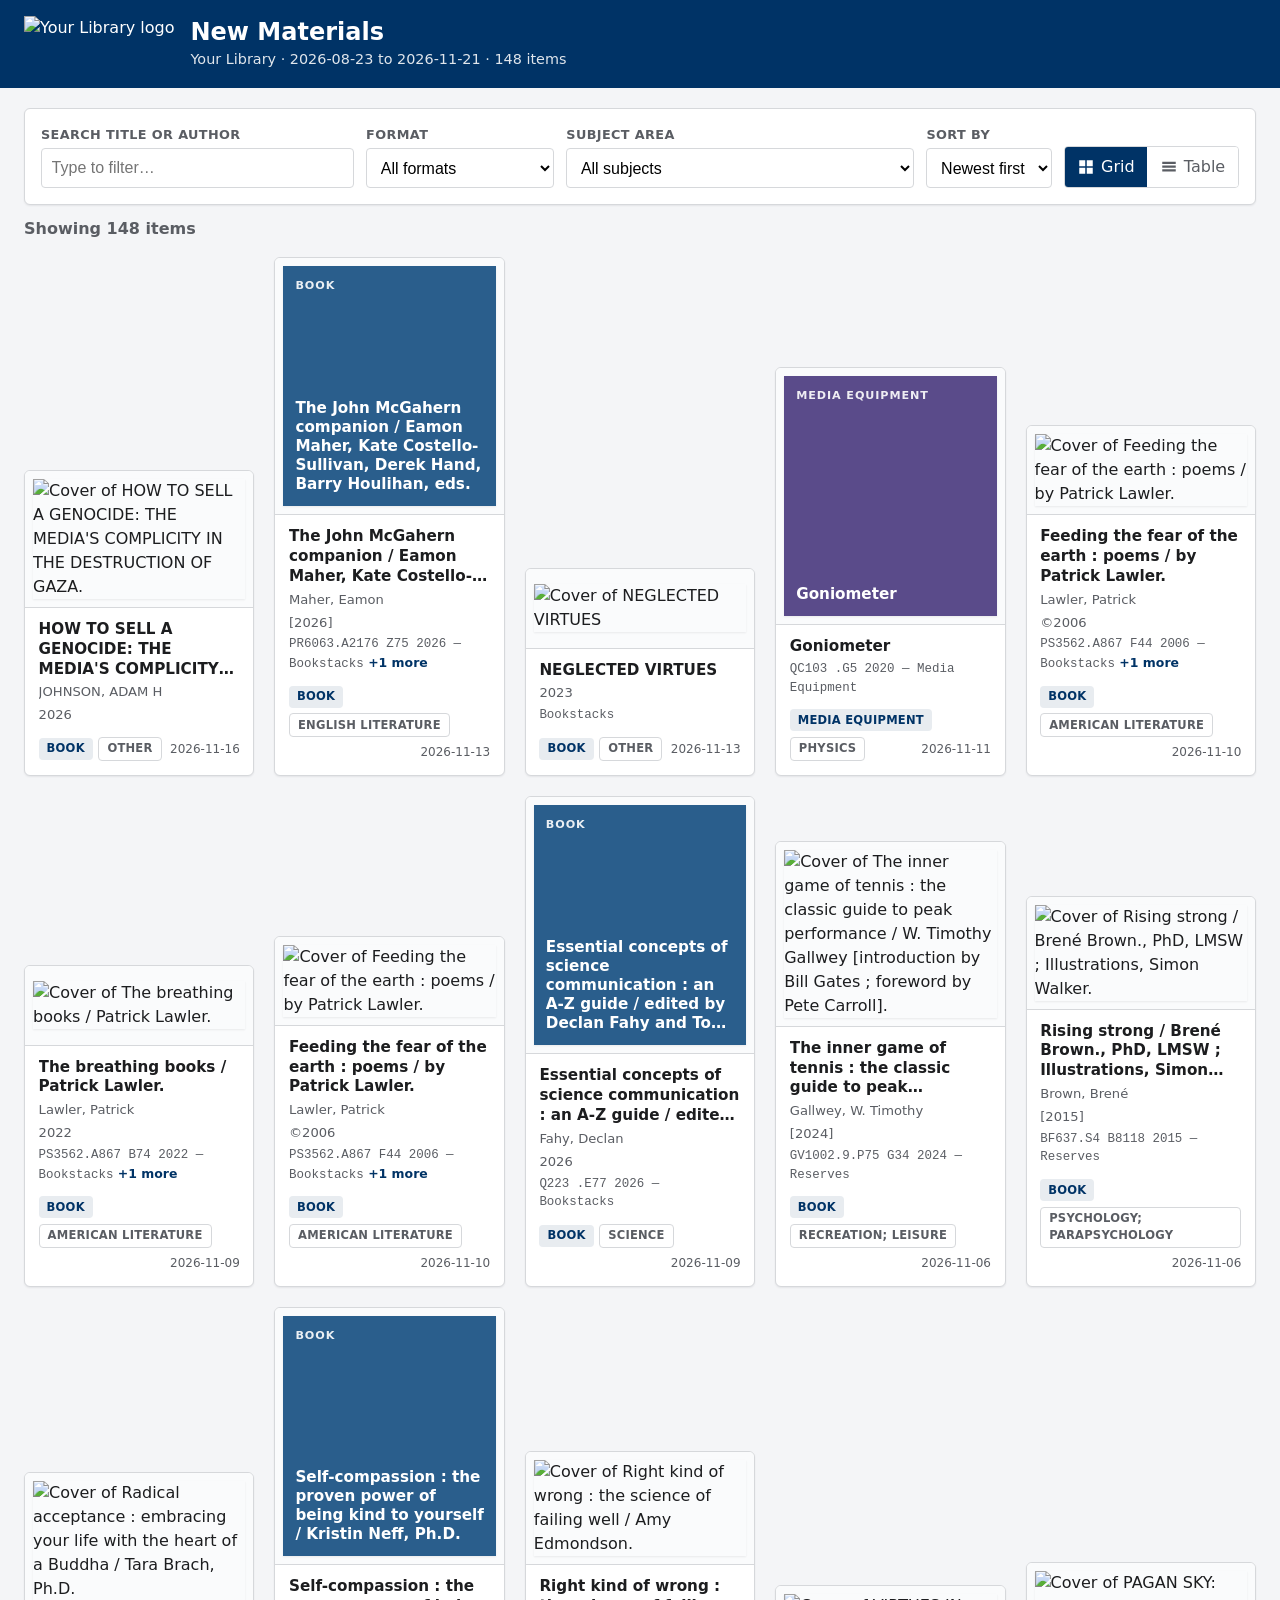
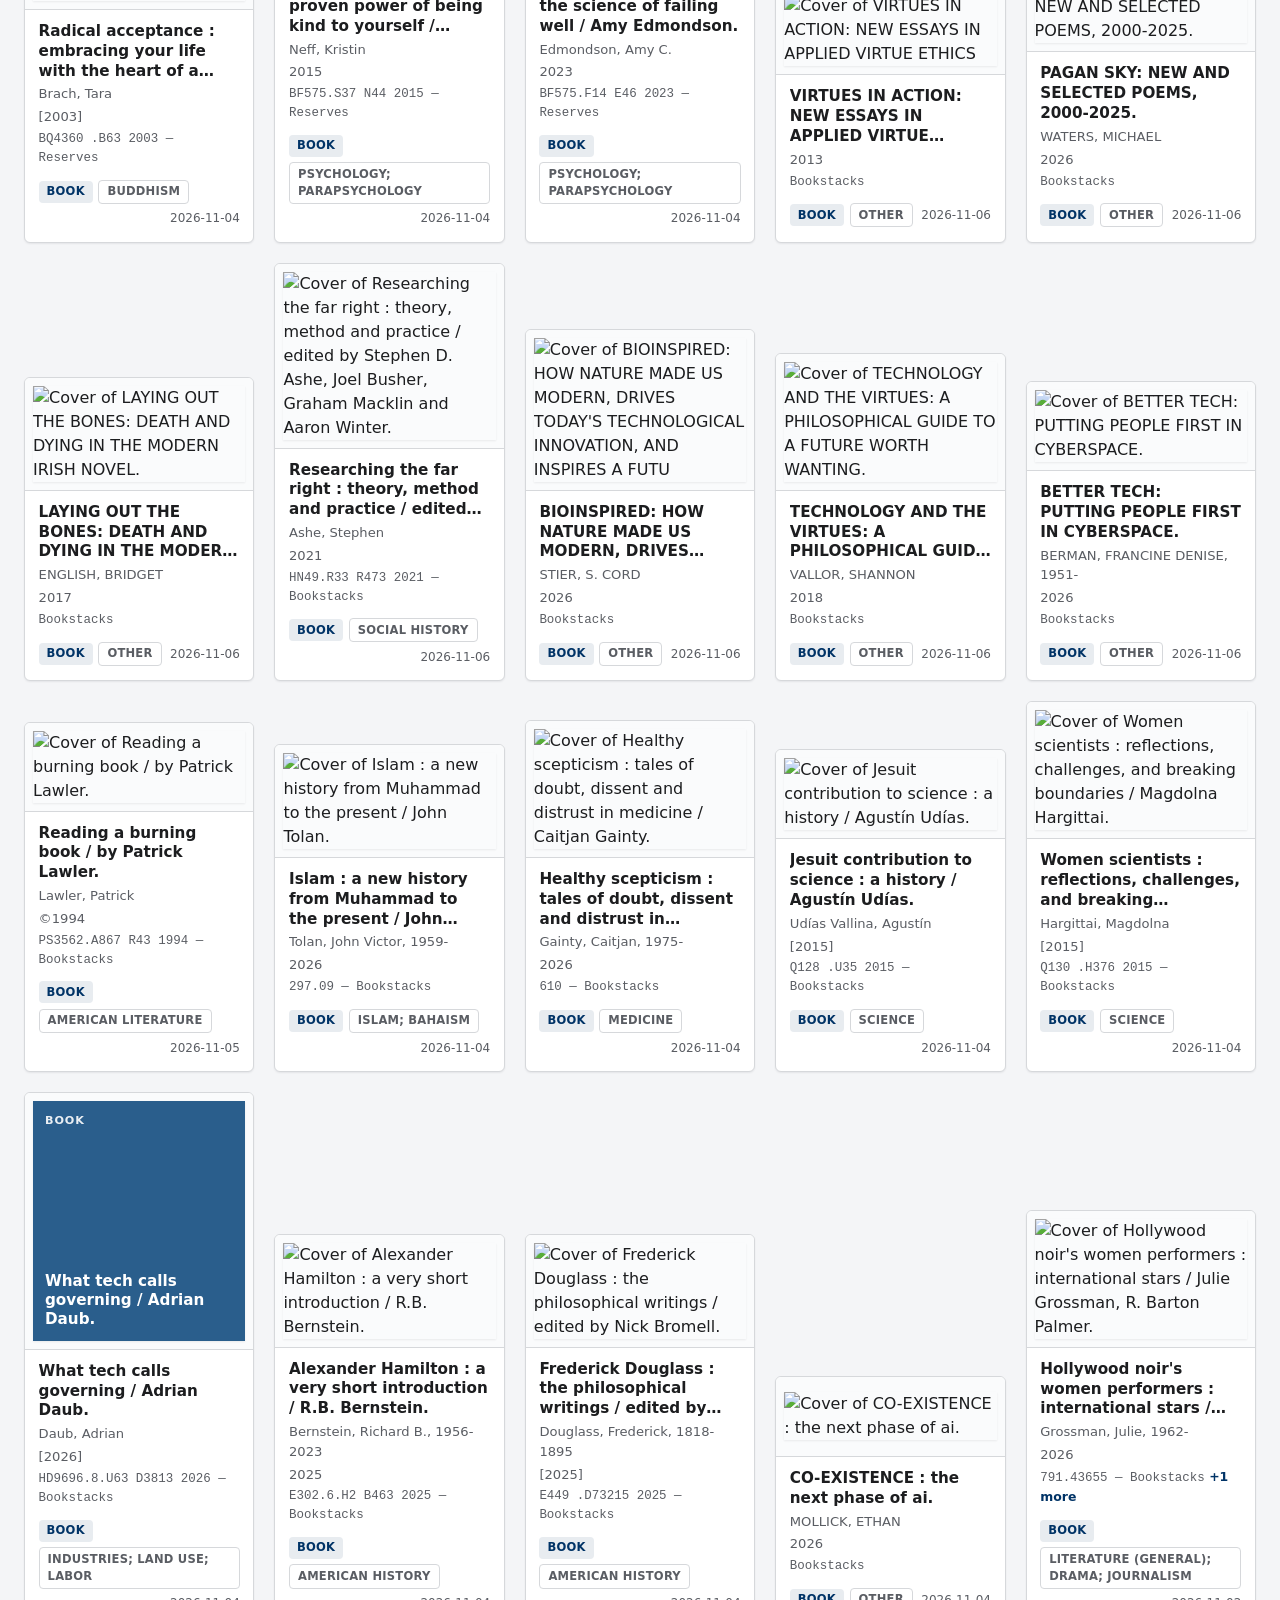
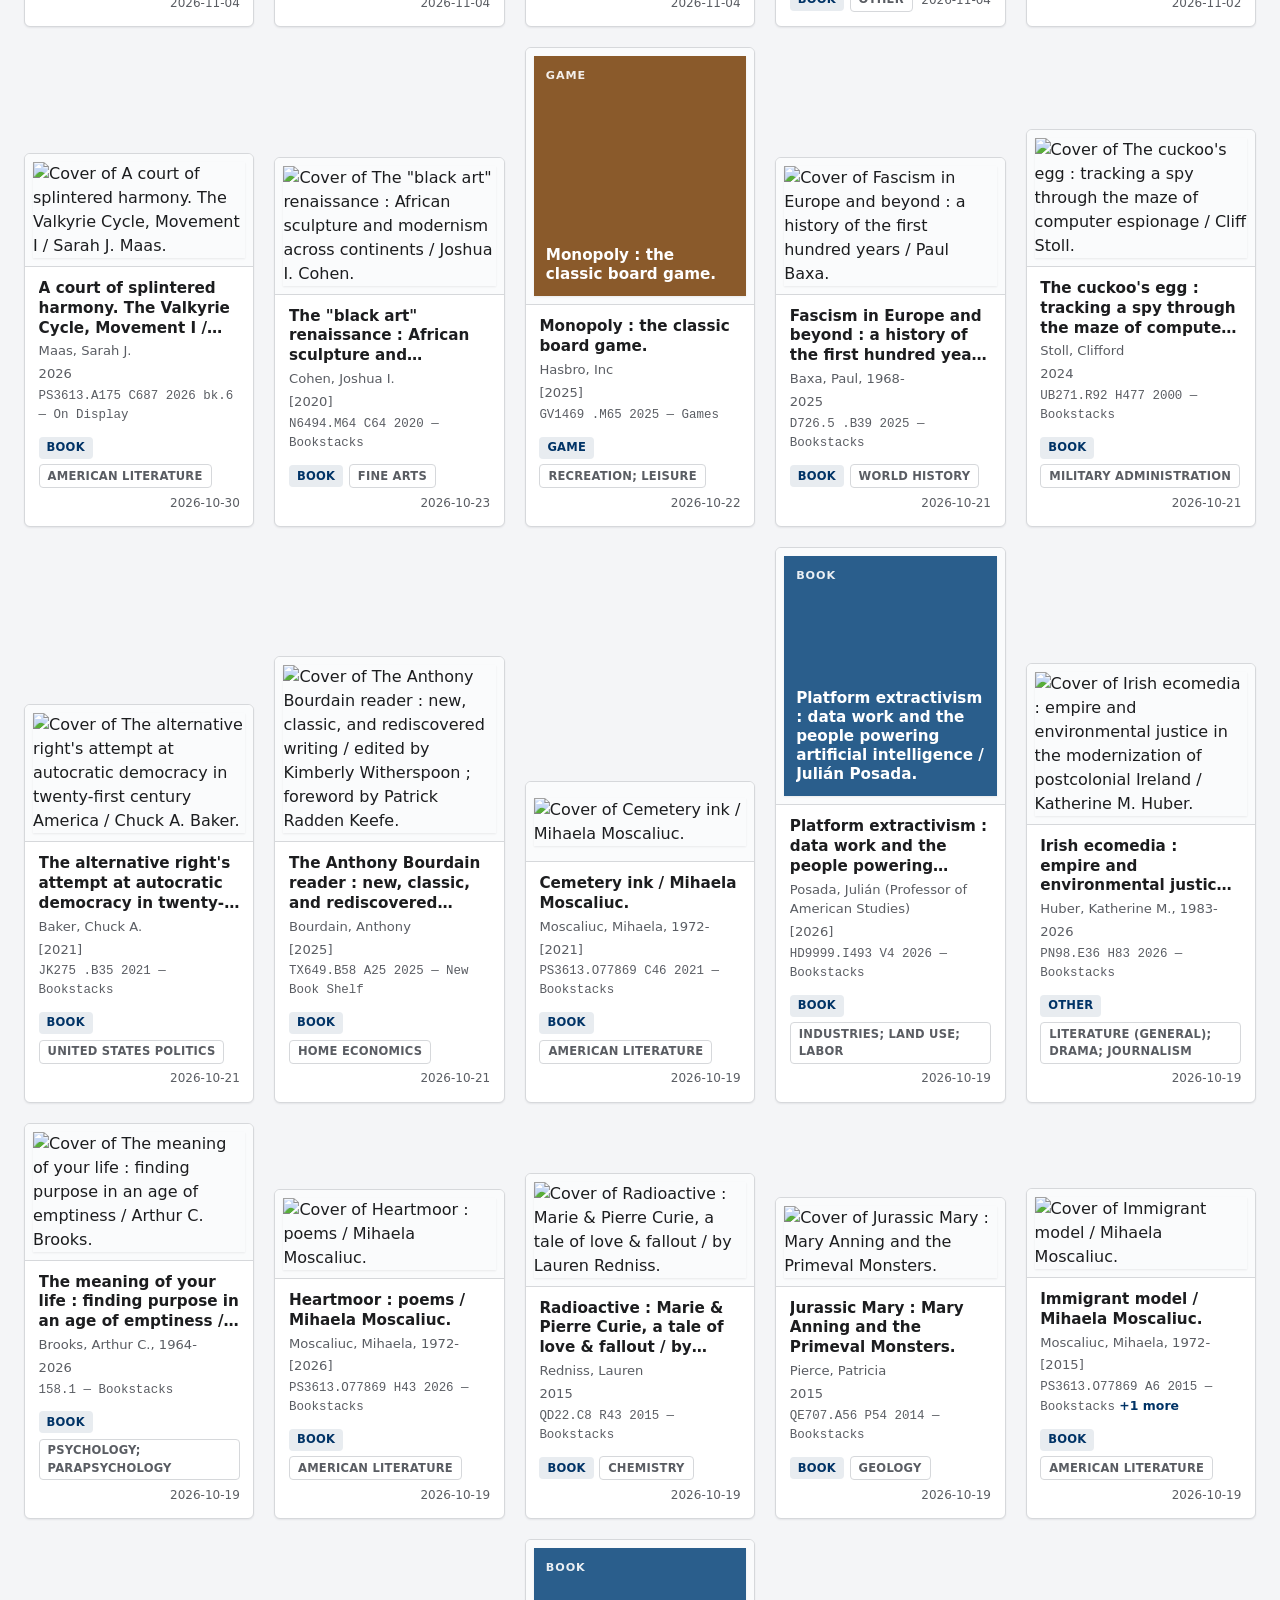
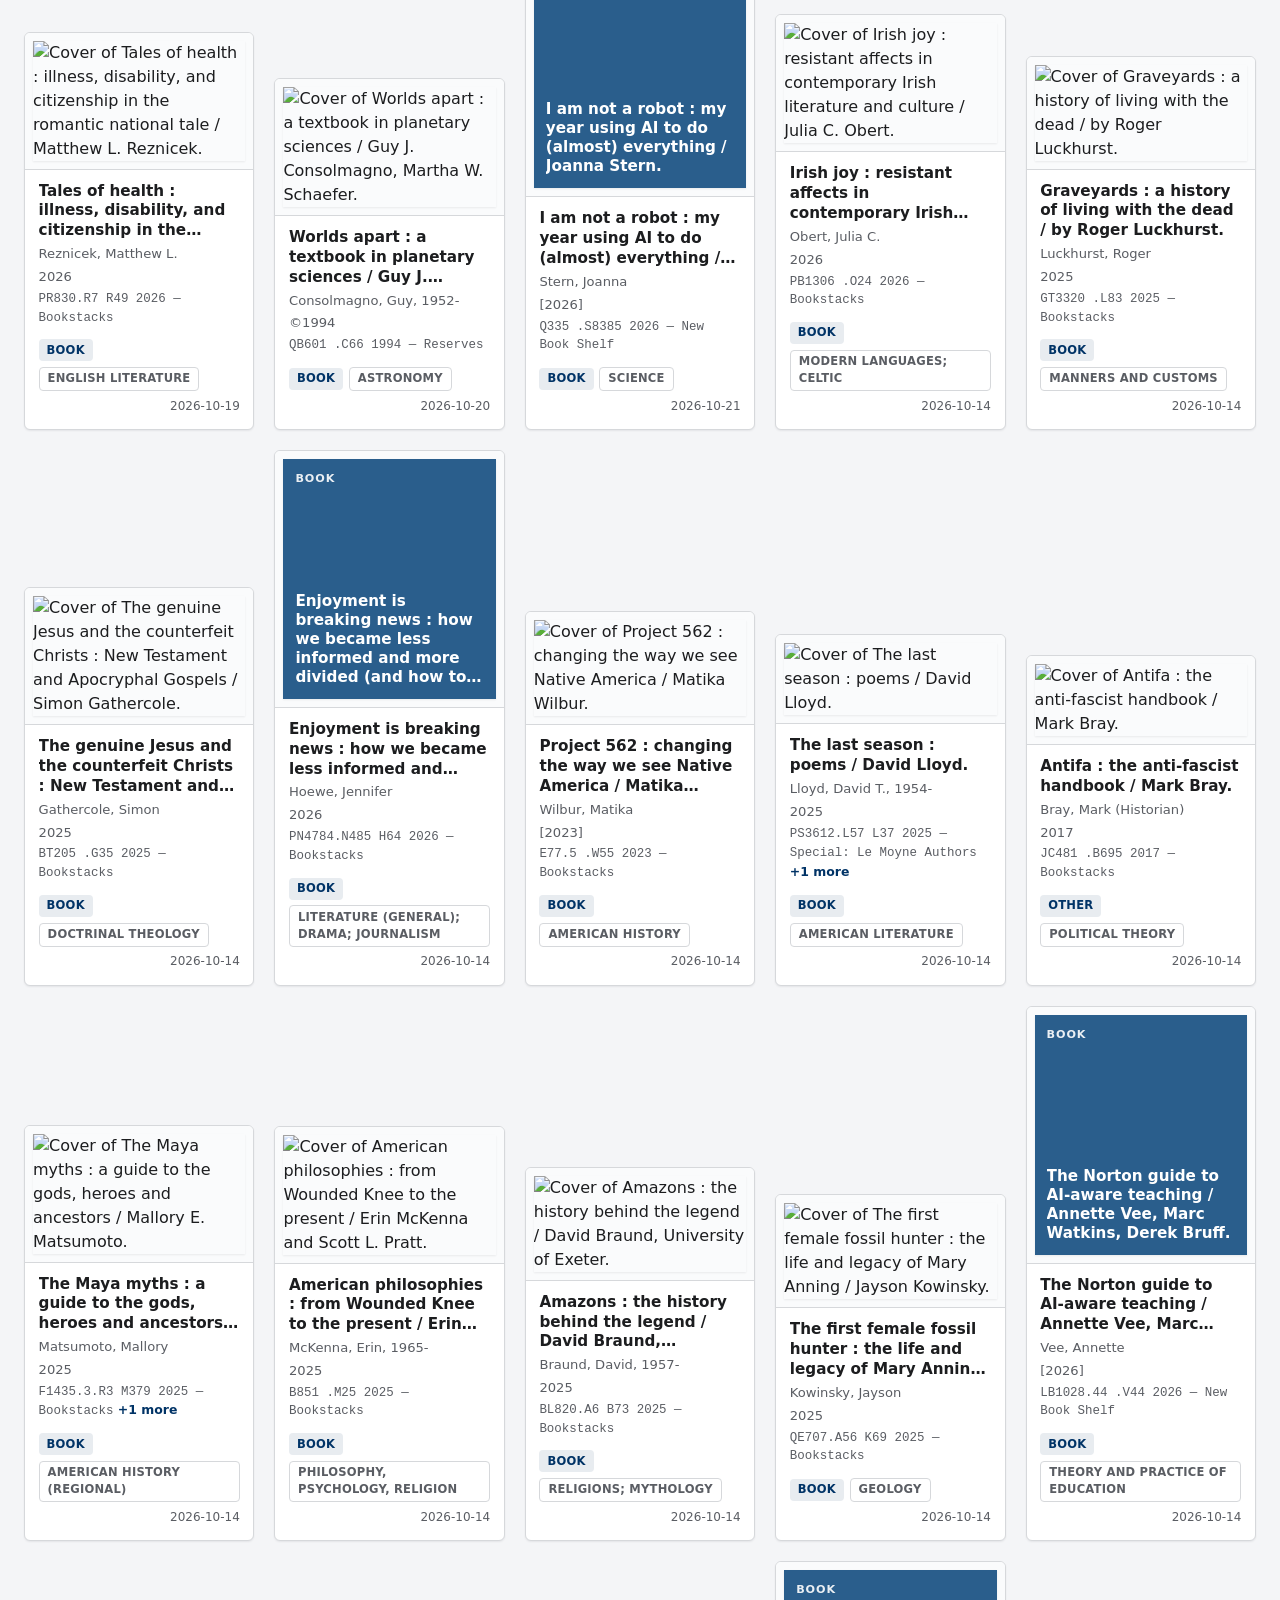
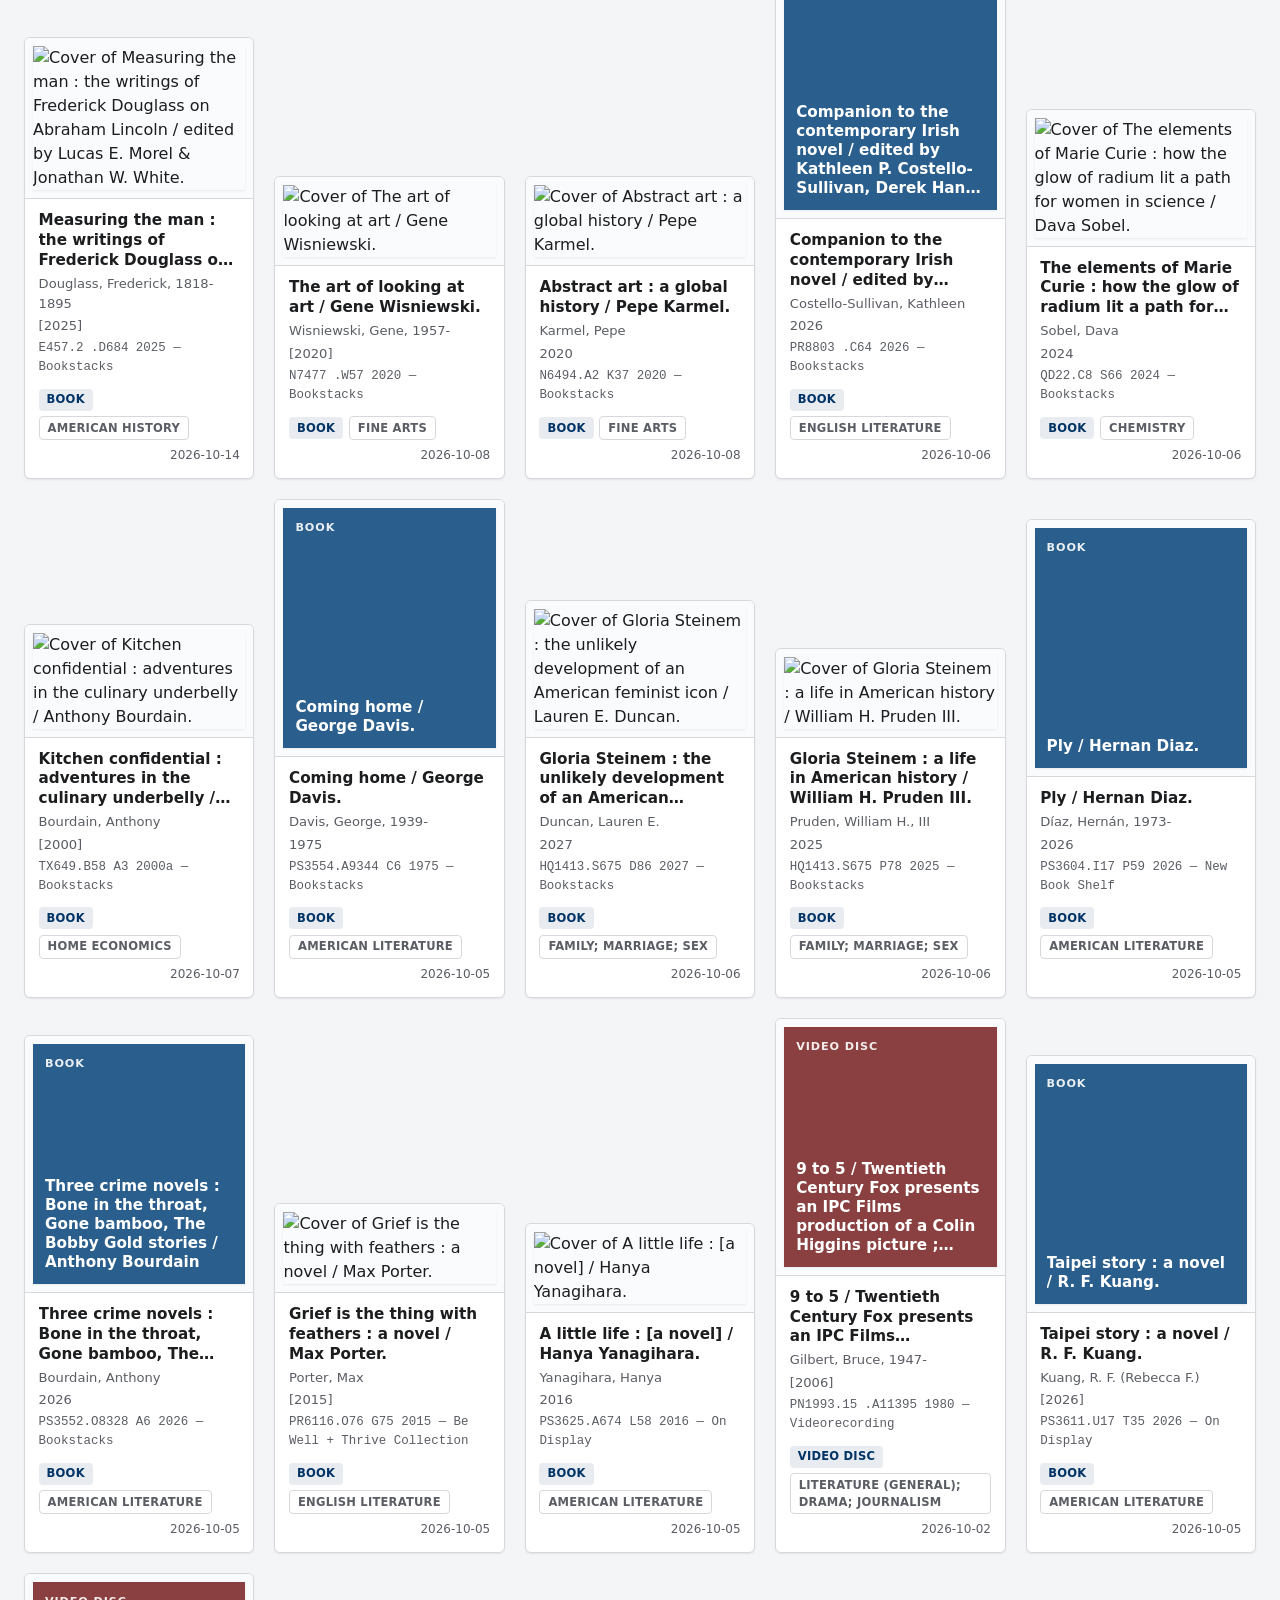
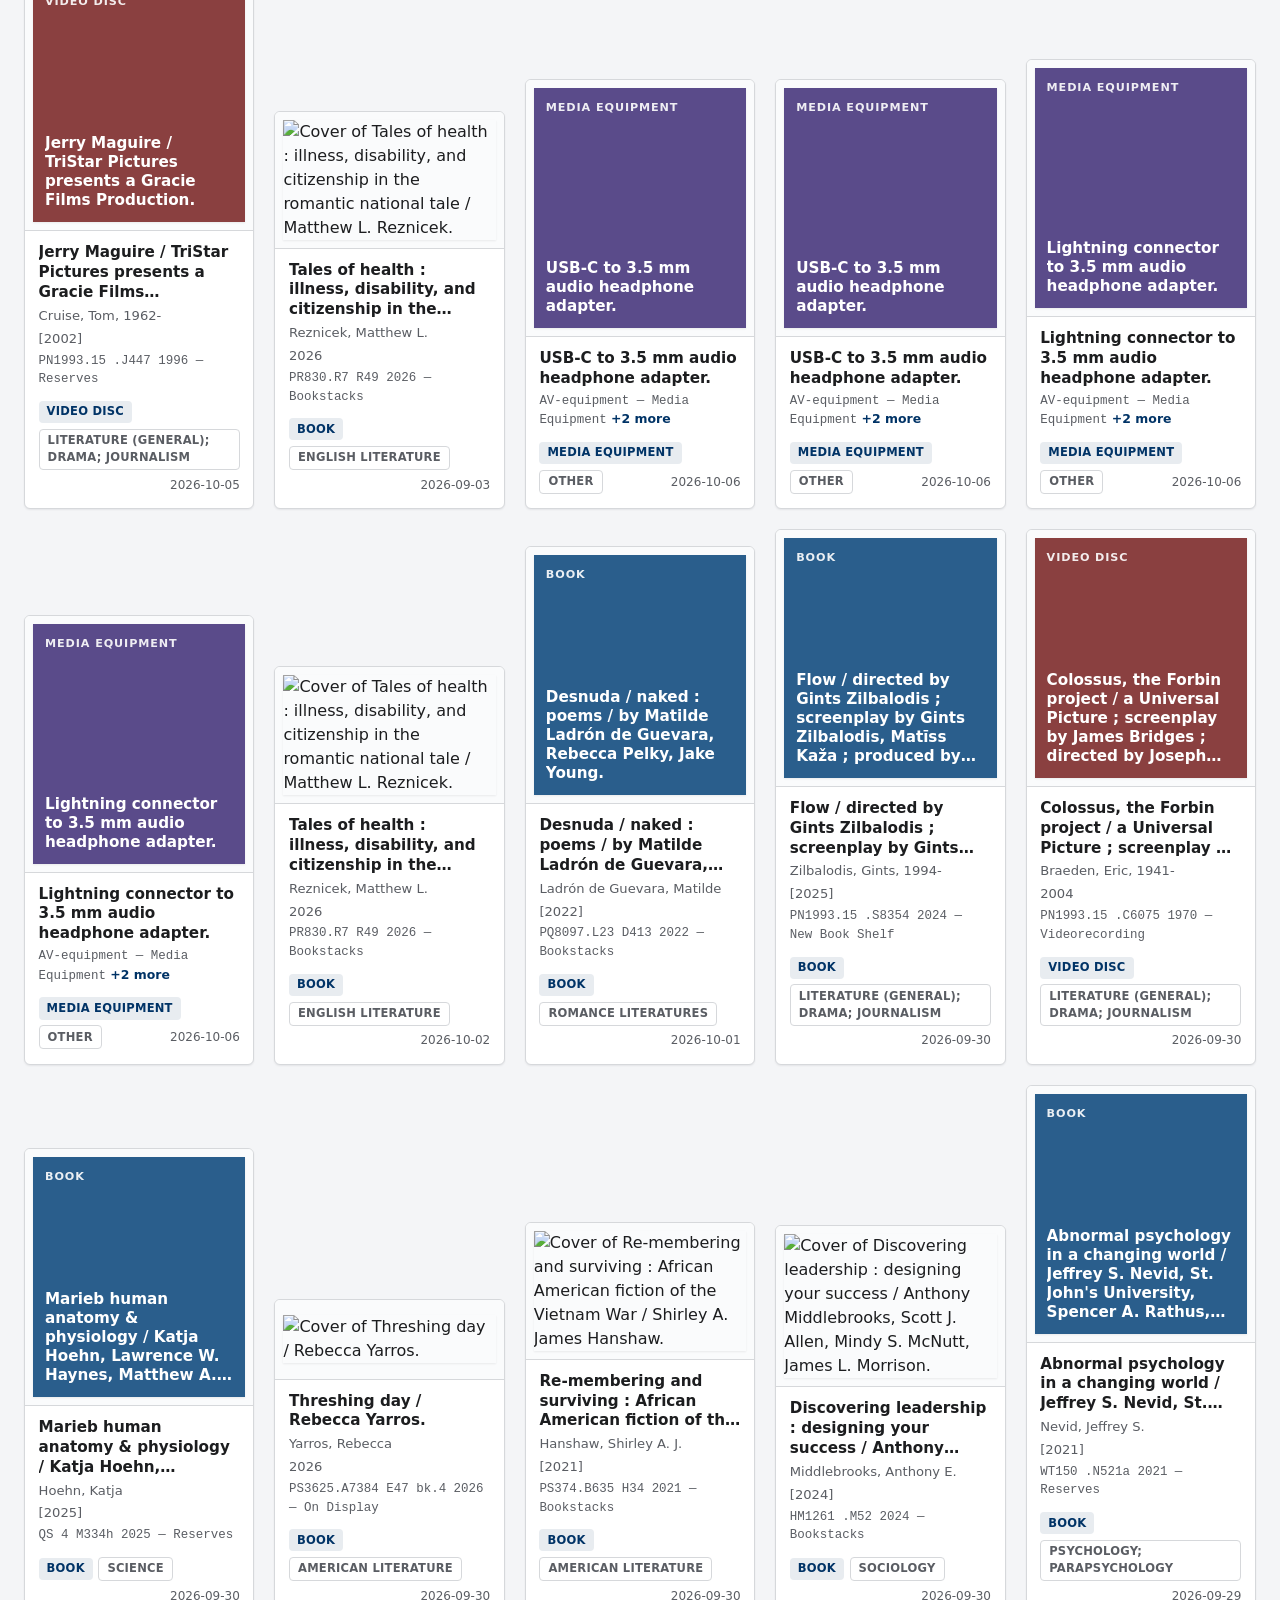
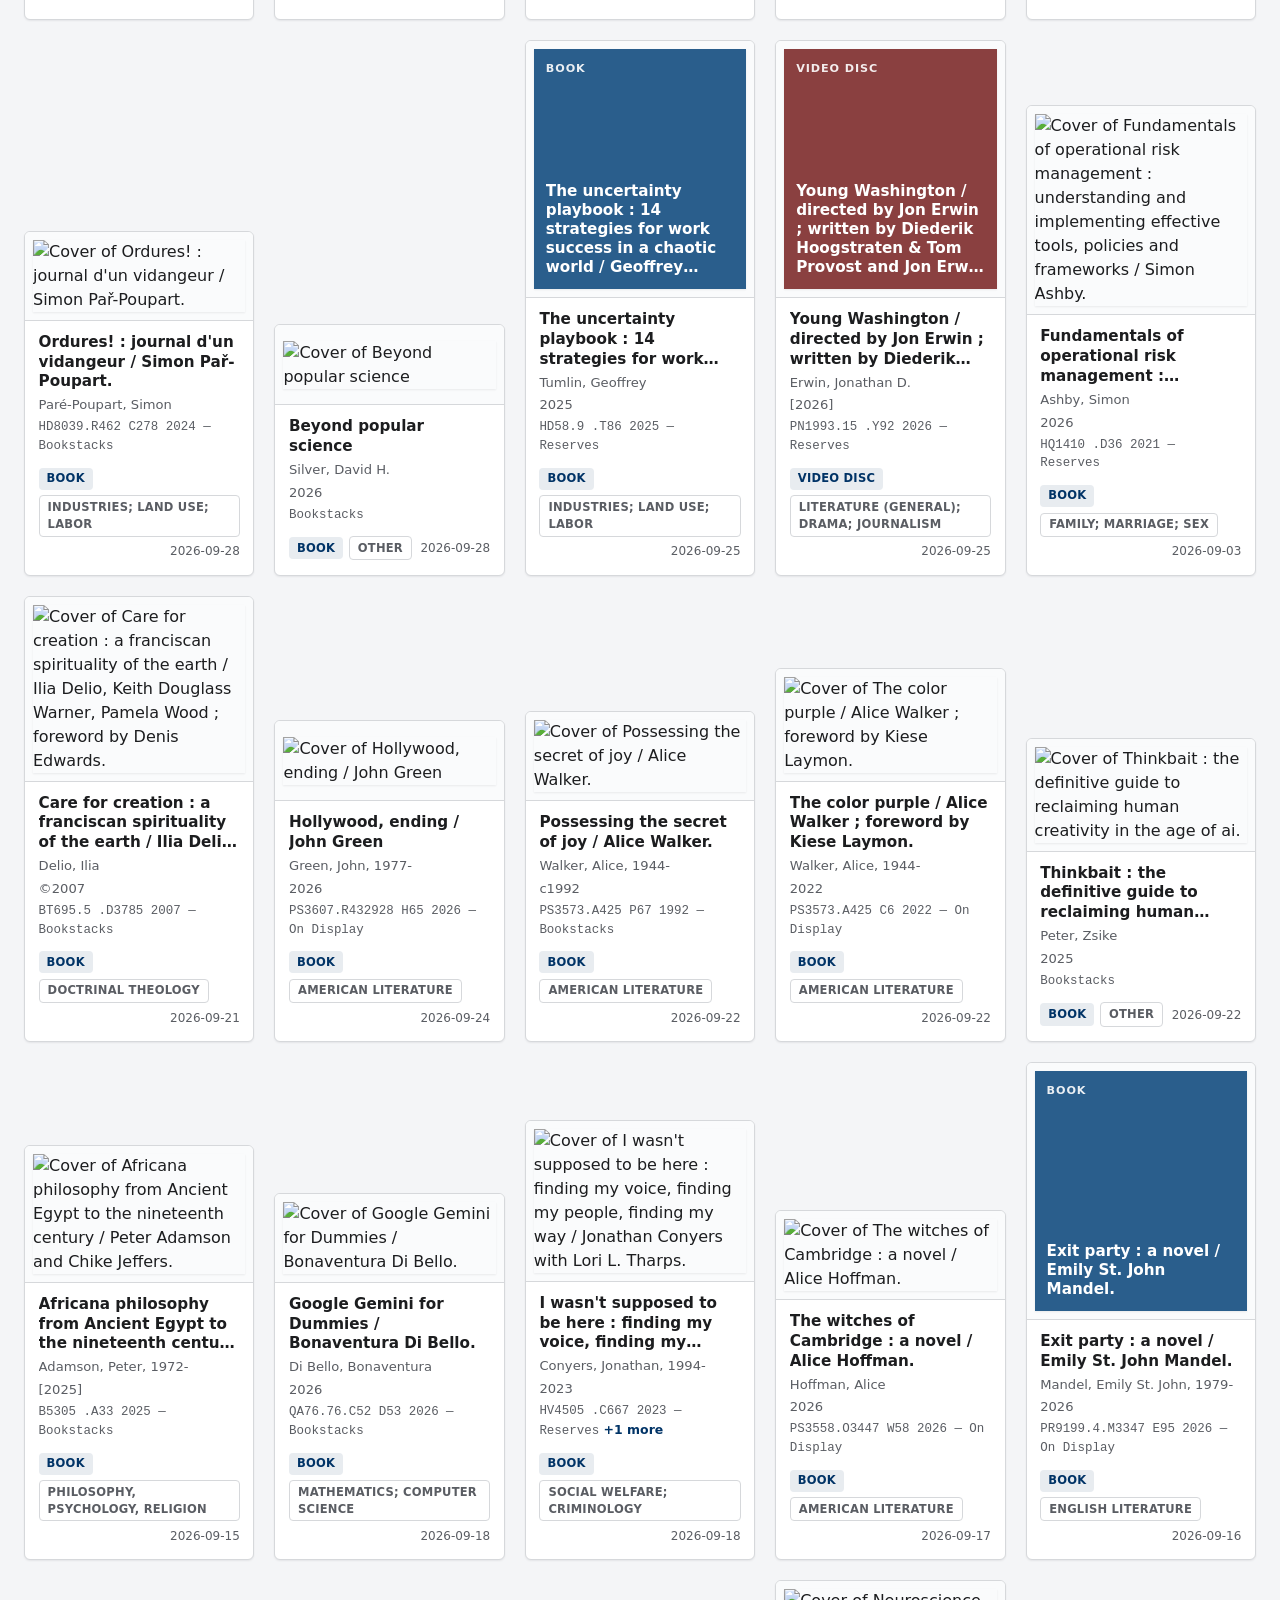
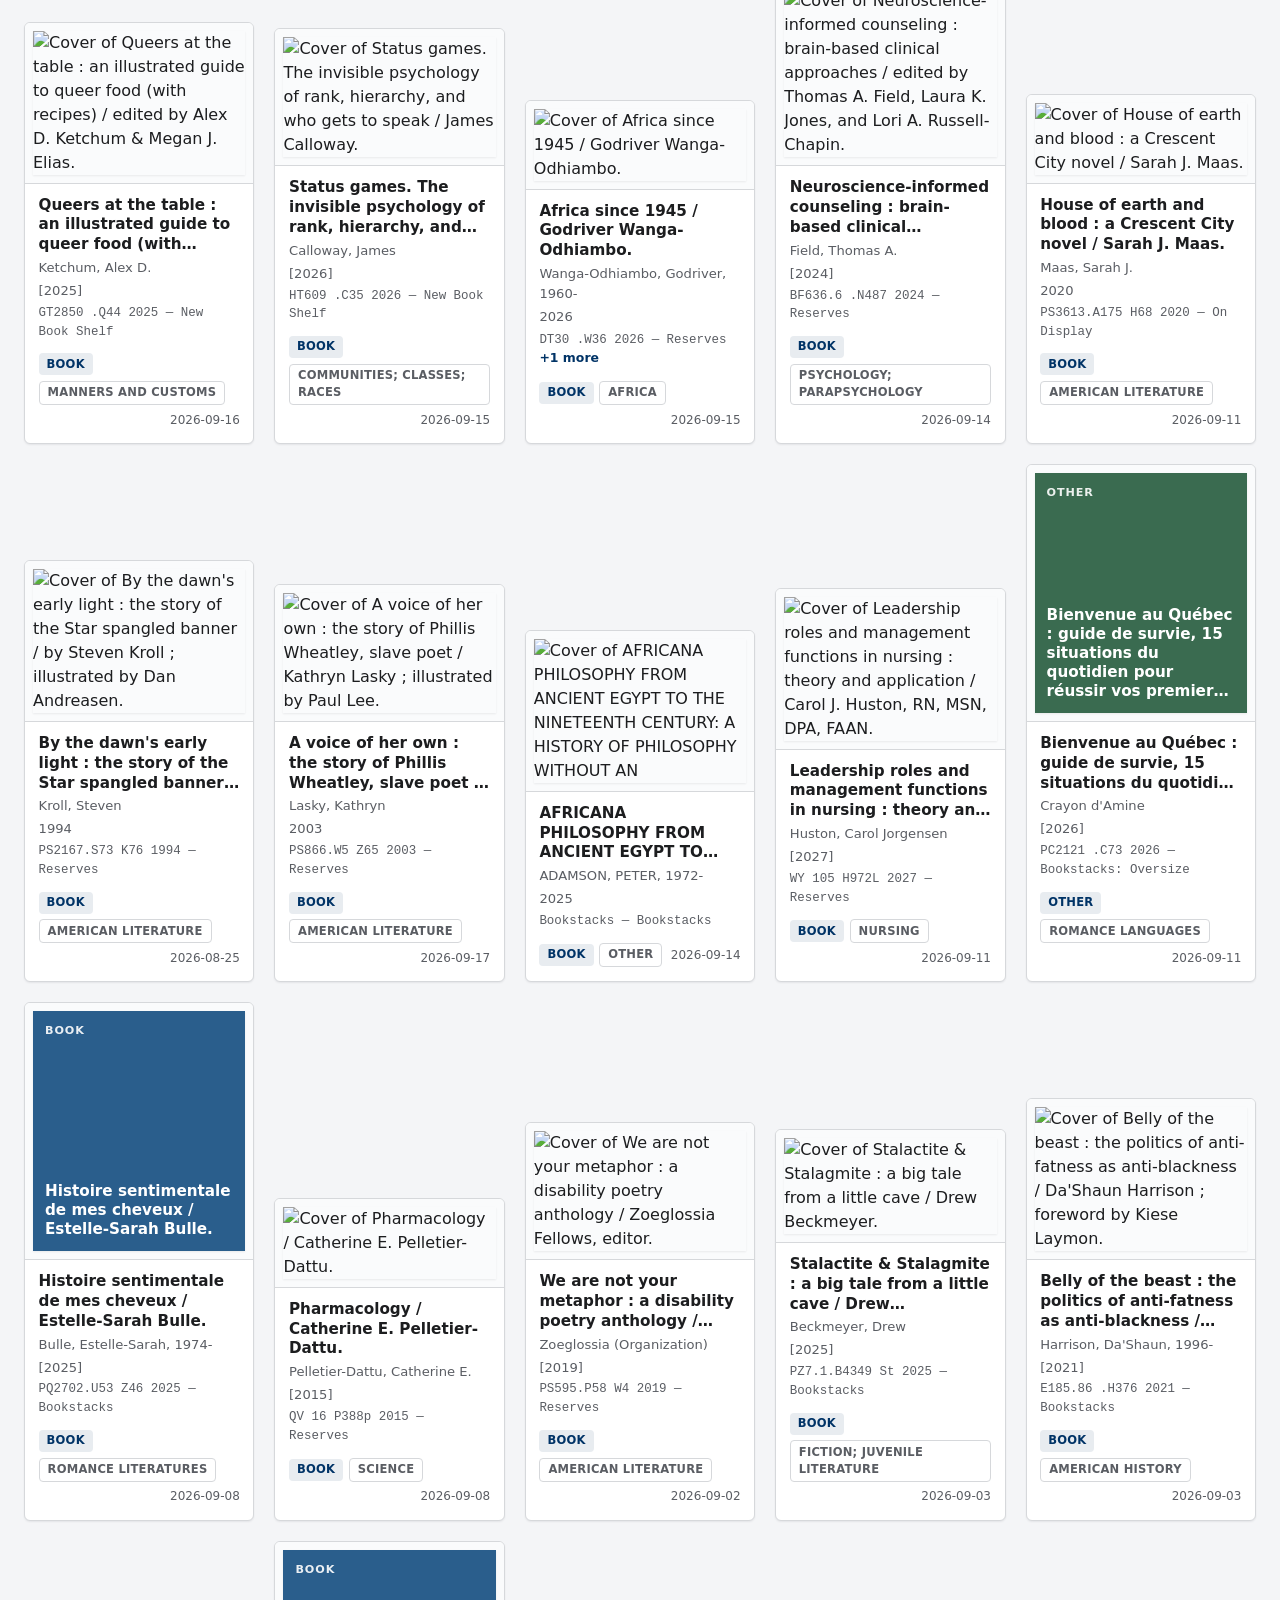
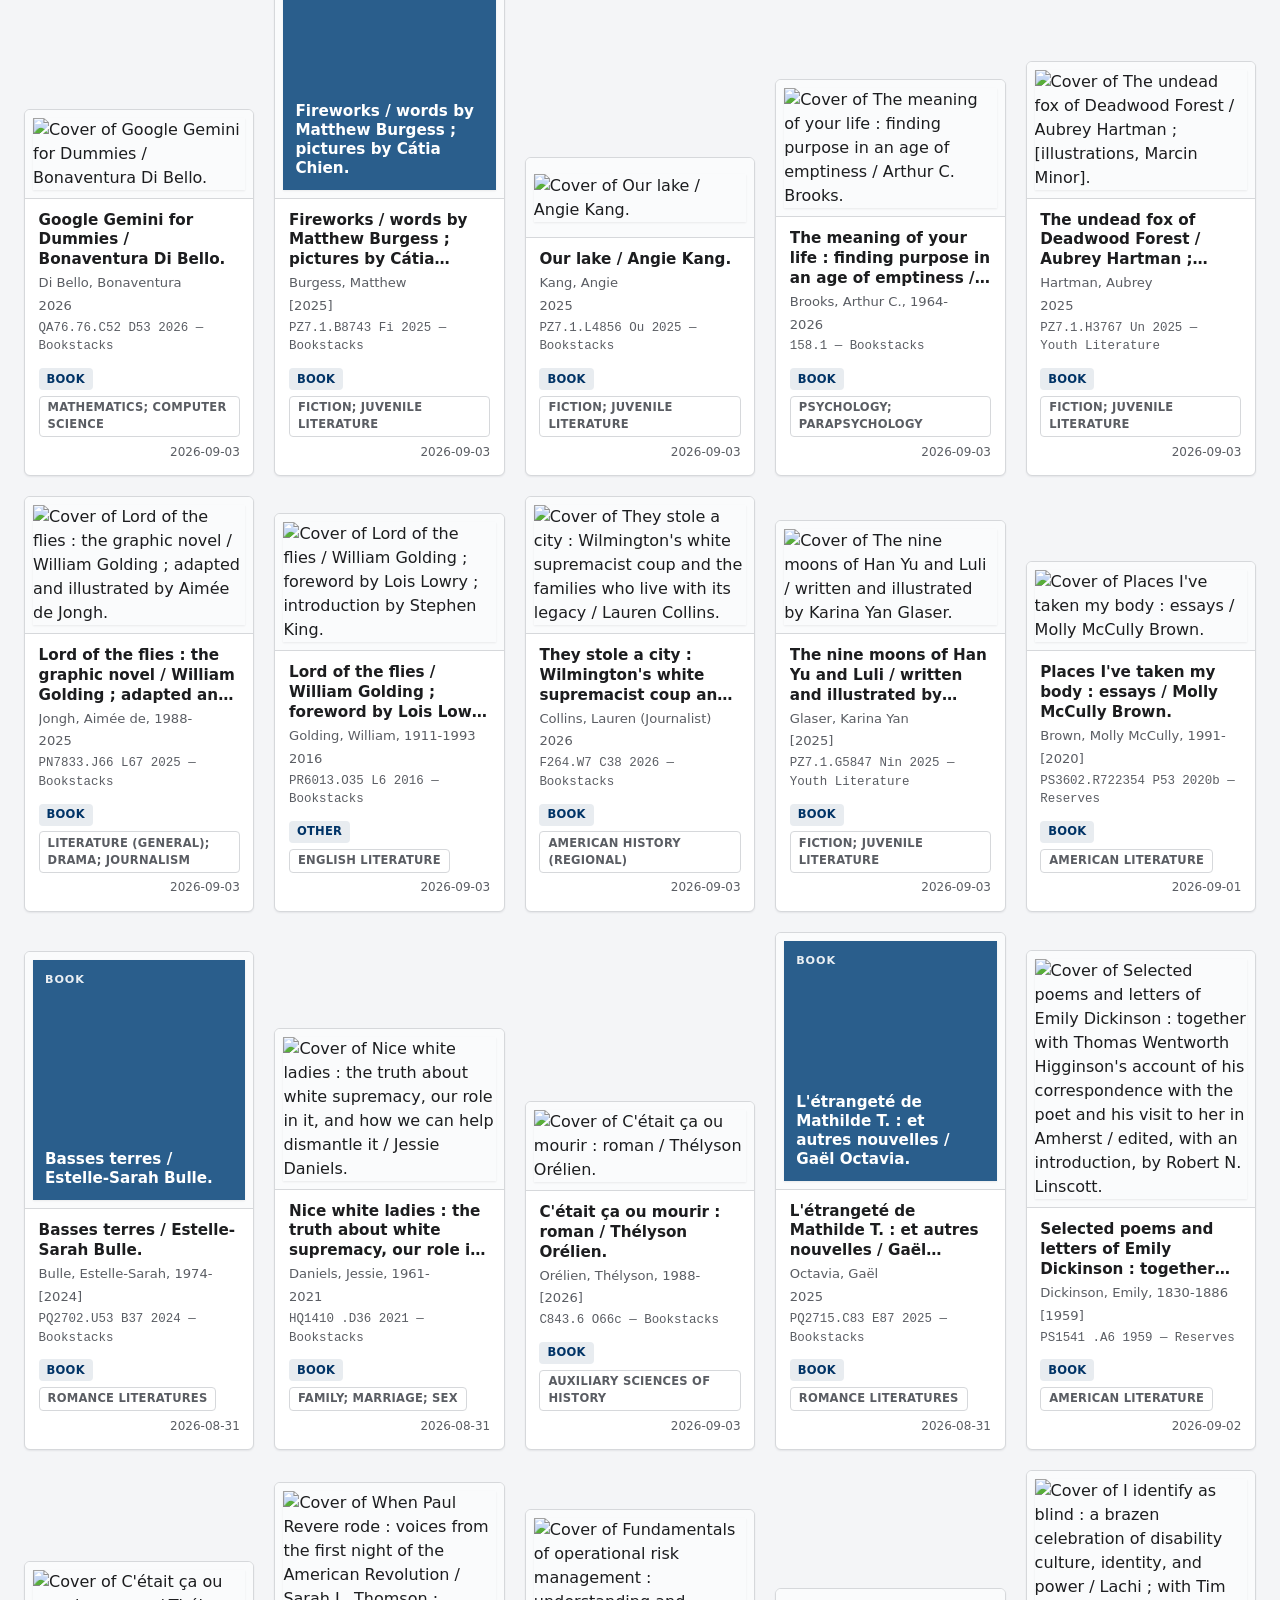
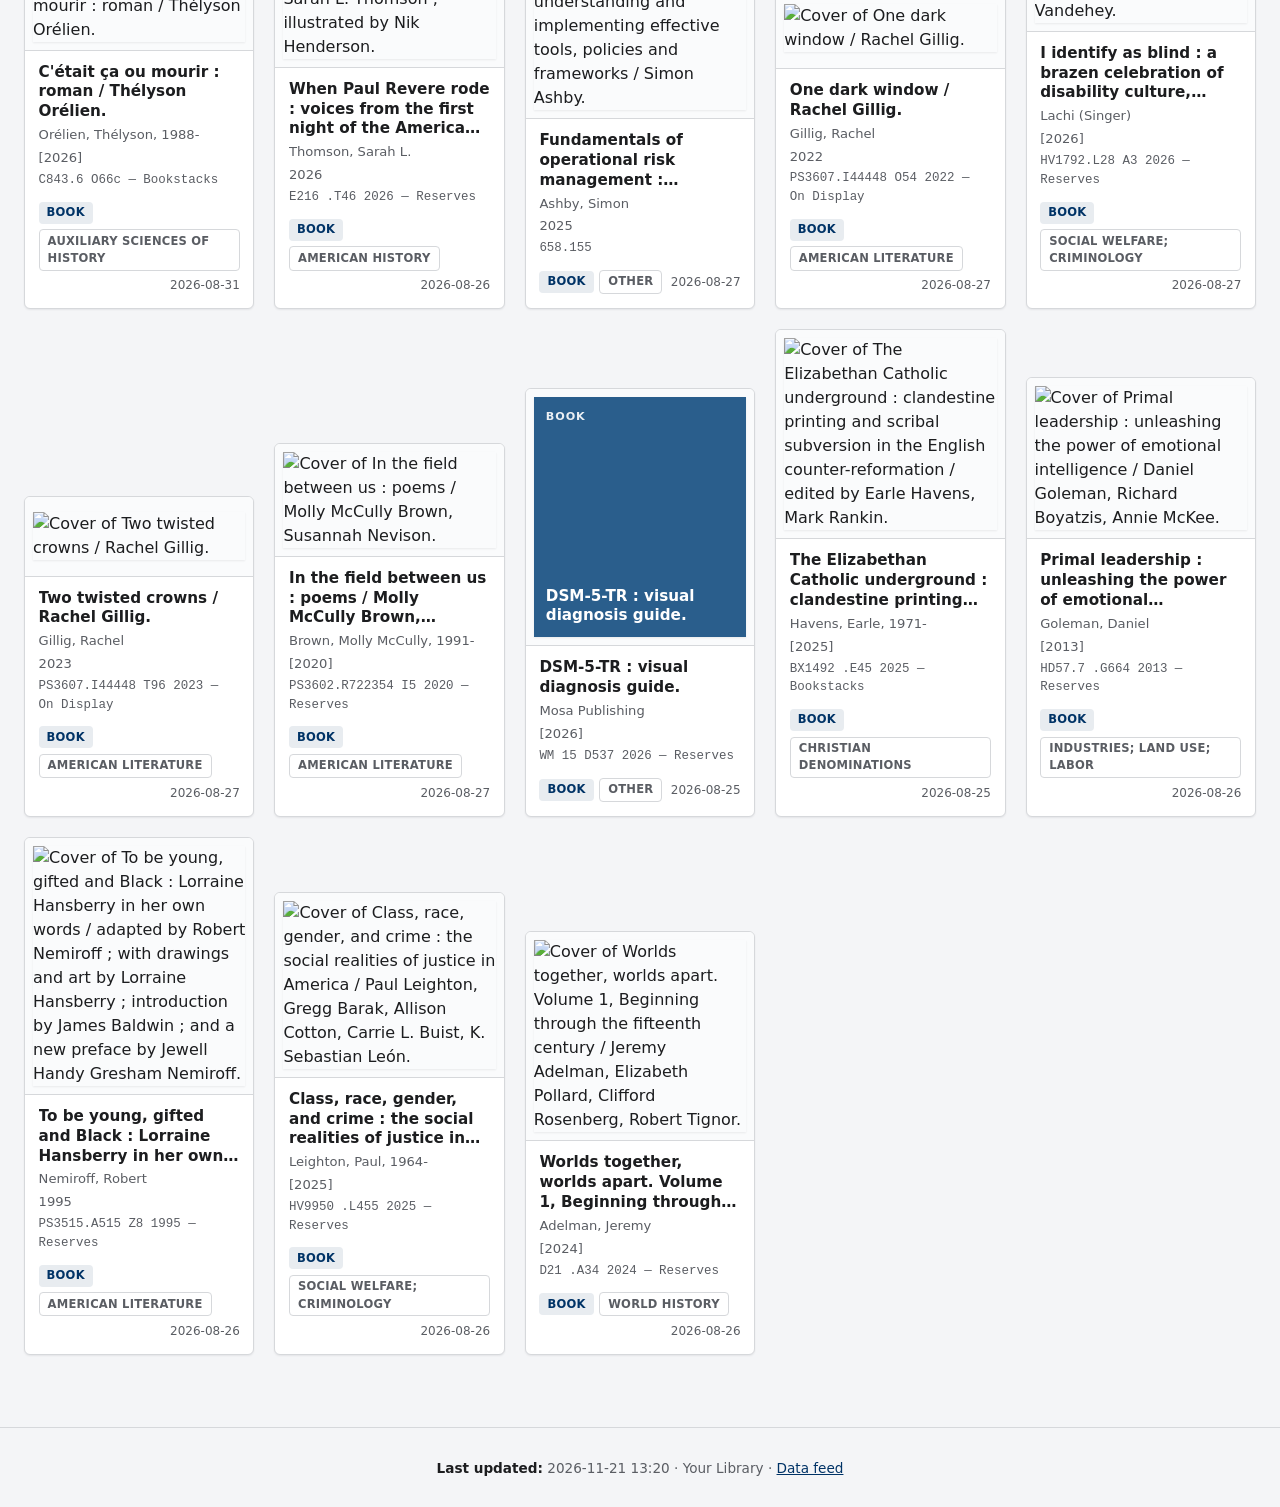
==== output/new-materials.html @ 3ed558ab "Auto-update FOLIO data" ====
<!DOCTYPE html>
<html lang="en" data-holdings-display="summary">
<head>
  <meta charset="UTF-8">
  <meta name="viewport" content="width=device-width, initial-scale=1.0">
  <title>New Materials — Your Library</title>

  
  <style>
    :root {
      --color-primary: #003366;
      --color-accent:  #ffffff;
    }
  </style>
  <link rel="stylesheet" href="assets/styles.css">
</head>
<body>

  <a class="skip-link" href="#main-content">Skip to main content</a>

  <header class="site-header" role="banner">
    
    <img src="https://lemoyne.locate.ebsco.com/logo.png" alt="Your Library logo" class="logo">
    
    <div>
      <h1>New Materials</h1>
      <p class="header-sub">
        Your Library &middot;
        <span aria-label="date range">2026-08-23 to 2026-11-21</span>
        &middot;
        <span aria-label="total items">148 items</span>
      </p>
    </div>
  </header>

  <main id="main-content" class="site-main">

    
    <form class="toolbar" role="search" aria-label="Filter and sort new materials" onsubmit="return false;">
      <div class="toolbar-field toolbar-field-search">
        <label for="search-input">Search title or author</label>
        <input id="search-input" type="search" placeholder="Type to filter…" autocomplete="off">
      </div>

      
      
      <div class="toolbar-field">
        <label for="format-filter">Format</label>
        <select id="format-filter" aria-controls="materials-grid materials-table">
          <option value="all">All formats</option>
          
          <option value="985f2a63-0c7f-4654-8b06-dc66f88a5b62">Book (134)</option>
          
          <option value="71ca92ff-567d-416a-bc33-56cb0637c112">Game (1)</option>
          
          <option value="e186d6f0-cbda-44ed-bb52-a4219d66feb0">Media equipment (5)</option>
          
          <option value="ebc581d6-40da-402e-8f3d-dcfdf335f20e">Video disc (4)</option>
          
        </select>
      </div>
      

      
      <div class="toolbar-field">
        <label for="subject-filter">Subject area</label>
        <select id="subject-filter" aria-controls="materials-grid materials-table">
          <option value="all">All subjects</option>
          
          <option value="American Literature">American Literature (30)</option>
          
          <option value="Literature (General); Drama; Journalism">Literature (General); Drama; Journalism (9)</option>
          
          <option value="English Literature">English Literature (8)</option>
          
          <option value="Psychology; Parapsychology">Psychology; Parapsychology (7)</option>
          
          <option value="American History">American History (6)</option>
          
          <option value="Science">Science (6)</option>
          
          <option value="Fiction; Juvenile Literature">Fiction; Juvenile Literature (5)</option>
          
          <option value="Industries; Land Use; Labor">Industries; Land Use; Labor (5)</option>
          
          <option value="Family; Marriage; Sex">Family; Marriage; Sex (4)</option>
          
          <option value="Romance Literatures">Romance Literatures (4)</option>
          
          <option value="Fine Arts">Fine Arts (3)</option>
          
          <option value="Social Welfare; Criminology">Social Welfare; Criminology (3)</option>
          
          <option value="American History (Regional)">American History (Regional) (2)</option>
          
          <option value="Auxiliary Sciences of History">Auxiliary Sciences of History (2)</option>
          
          <option value="Chemistry">Chemistry (2)</option>
          
          <option value="Doctrinal Theology">Doctrinal Theology (2)</option>
          
          <option value="Geology">Geology (2)</option>
          
          <option value="Home Economics">Home Economics (2)</option>
          
          <option value="Manners and Customs">Manners and Customs (2)</option>
          
          <option value="Mathematics; Computer Science">Mathematics; Computer Science (2)</option>
          
          <option value="Philosophy, Psychology, Religion">Philosophy, Psychology, Religion (2)</option>
          
          <option value="Recreation; Leisure">Recreation; Leisure (2)</option>
          
          <option value="World History">World History (2)</option>
          
          <option value="Africa">Africa (1)</option>
          
          <option value="Astronomy">Astronomy (1)</option>
          
          <option value="Buddhism">Buddhism (1)</option>
          
          <option value="Christian Denominations">Christian Denominations (1)</option>
          
          <option value="Communities; Classes; Races">Communities; Classes; Races (1)</option>
          
          <option value="Islam; Bahaism">Islam; Bahaism (1)</option>
          
          <option value="Medicine">Medicine (1)</option>
          
          <option value="Military Administration">Military Administration (1)</option>
          
          <option value="Modern Languages; Celtic">Modern Languages; Celtic (1)</option>
          
          <option value="Nursing">Nursing (1)</option>
          
          <option value="Physics">Physics (1)</option>
          
          <option value="Political Theory">Political Theory (1)</option>
          
          <option value="Religions; Mythology">Religions; Mythology (1)</option>
          
          <option value="Romance Languages">Romance Languages (1)</option>
          
          <option value="Social History">Social History (1)</option>
          
          <option value="Sociology">Sociology (1)</option>
          
          <option value="Theory and Practice of Education">Theory and Practice of Education (1)</option>
          
          <option value="United States Politics">United States Politics (1)</option>
          
          <option value="Other">Other (18)</option>
          
        </select>
      </div>
      

      <div class="toolbar-field">
        <label for="sort-select">Sort by</label>
        <select id="sort-select" aria-controls="materials-grid materials-table">
          <option value="newest">Newest first</option>
          <option value="oldest">Oldest first</option>
          <option value="title-asc">Title A → Z</option>
          <option value="title-desc">Title Z → A</option>
        </select>
      </div>

      <div class="view-toggle" role="group" aria-label="Display mode">
        <button type="button" data-view="grid"  aria-pressed="true">
          <svg viewBox="0 0 24 24" aria-hidden="true"><path d="M3 3h8v8H3V3zm10 0h8v8h-8V3zM3 13h8v8H3v-8zm10 0h8v8h-8v-8z"/></svg>
          Grid
        </button>
        <button type="button" data-view="table" aria-pressed="false">
          <svg viewBox="0 0 24 24" aria-hidden="true"><path d="M3 5h18v3H3V5zm0 5h18v3H3v-3zm0 5h18v3H3v-3z"/></svg>
          Table
        </button>
      </div>
    </form>

    
    <div class="status-row">
      <span class="results-count" id="results-count" aria-live="polite" aria-atomic="true">
        Showing 148 items
      </span>
      <div class="active-filters" id="active-filters" aria-label="Active filters"></div>
      <button class="clear-filters" id="clear-filters" type="button" hidden>Clear all</button>
    </div>

    
    <noscript>
      <div class="noscript-message" role="alert">
        <strong>JavaScript is required to view and filter materials.</strong>
        This page renders the list dynamically using a small bit of JavaScript.
        If you cannot enable scripting, the raw data is also available as JSON:
        <a href="data/items.json">View 148 items as JSON</a>
      </div>
    </noscript>

    

    
    <ul
      id="materials-grid"
      class="materials-grid"
      role="list"
      aria-label="New materials (grid view)"
      >
    </ul>

    
    <div
      id="materials-table-wrap"
      class="materials-table-wrap"
      hidden>
      <table id="materials-table" class="materials-table" aria-label="New materials (table view)">
        <thead>
          <tr>
            <th scope="col" class="col-cover"><span class="sr-only">Cover</span></th>
            <th scope="col">Title</th>
            <th scope="col" class="col-meta">Author</th>
            <th scope="col" class="col-meta">Format</th>
            <th scope="col" class="col-meta">Subject</th>
            <th scope="col" class="col-meta">Call number</th>
            <th scope="col" class="col-meta col-date">Received</th>
          </tr>
        </thead>
        <tbody></tbody>
      </table>
    </div>

    <p id="no-results" class="empty-state" hidden aria-live="polite">
      <strong>No matching items</strong>
      Try clearing one of the filters above.
    </p>

    

  </main>

  <footer class="site-footer" role="contentinfo">
    <p>
      <span class="updated">Last updated:</span> 2026-11-21 13:20
      &middot; Your Library
      &middot; <a href="data/items.json">Data feed</a>
    </p>
  </footer>

  
  <script type="application/json" id="items-data">{"generated_at":"2026-11-21 13:20","date_range":{"start":"2026-08-23","end":"2026-11-21"},"institution":"Your Library","total_count":148,"items":[{"id":"054d03cf-36c9-4bb2-ab04-4e535efe4c51","instance_id":"3be3386e-0dfe-4407-b4e6-b93fe59a5f96","title":"HOW TO SELL A GENOCIDE: THE MEDIA'S COMPLICITY IN THE DESTRUCTION OF GAZA.","author":"JOHNSON, ADAM H","publisher":"PLUTO","year":"2026","receipt_date":"2026-11-16","type_uuid":"985f2a63-0c7f-4654-8b06-dc66f88a5b62","type_label":"Book","subject_group":"Other","subjects":[],"call_number":"","holdings":[],"cover_url":"https://books.google.com/books/content?id=WxOa0QEACAAJ\u0026printsec=frontcover\u0026img=1\u0026zoom=5","placeholder_color":"#2a5e8c","eds_url":"https://openurl.ebsco.com/c/tsd3v2/openurl?sid=ebsco:plink\u0026id=ebsco:cat10692a:lmc.oai.edge.lemoyne.folio.ebsco.com.fs00001267.3be3386e.0dfe.4407.b4e6.b93fe59a5f96\u0026rft.isbn=9780745351650\u0026crl=f\u0026prompt=none","isbn":"9780745351650","oclc":null},{"id":"edc51b79-83f5-4392-84d1-9e9c77587acd","instance_id":"5b7f628e-359b-4c11-848c-9367d533ba10","title":"The John McGahern companion / Eamon Maher, Kate Costello-Sullivan, Derek Hand, Barry Houlihan, eds.","author":"Maher, Eamon","publisher":"Peter Lang","year":"[2026]","receipt_date":"2026-11-13","type_uuid":"985f2a63-0c7f-4654-8b06-dc66f88a5b62","type_label":"Book","subject_group":"English Literature","subjects":["McGahern, John, 1934-2006--Criticism and interpretation","English literature--Irish authors--History and criticism","Ireland--In literature","Irlande--Dans la littérature","McGahern, John, 1934-2006","English literature--Irish authors","Literature","Ireland","Criticism, interpretation, etc"],"call_number":"PR6063.A2176 Z75 2026","holdings":[{"call_number":"PR6063.A2176 Z75 2026","location":"Bookstacks","location_code":"","library":"","library_code":"","status":"In process","due_date":"","loan_type":"","barcode":"","material_type":""},{"call_number":"PR6063.A2176 Z75 2026","location":"Bookstacks","location_code":"","library":"","library_code":"","status":"In process","due_date":"","loan_type":"","barcode":"","material_type":""}],"cover_url":null,"placeholder_color":"#2a5e8c","eds_url":"https://openurl.ebsco.com/c/tsd3v2/openurl?sid=ebsco:plink\u0026id=ebsco:cat10692a:lmc.oai.edge.lemoyne.folio.ebsco.com.fs00001267.5b7f628e.359b.4c11.848c.9367d533ba10\u0026rft.isbn=2026016533\u0026rft.oclc=1587914798\u0026crl=f\u0026prompt=none","isbn":"2026016533","oclc":"1587914798"},{"id":"63ea48d0-0ef7-4f05-b17c-308a98209dac","instance_id":"6d713f9c-5678-4395-8ca1-c8872f637617","title":"NEGLECTED VIRTUES","author":"","publisher":"ROUTLEDGE","year":"2023","receipt_date":"2026-11-13","type_uuid":"985f2a63-0c7f-4654-8b06-dc66f88a5b62","type_label":"Book","subject_group":"Other","subjects":[],"call_number":"","holdings":[{"call_number":"","location":"Bookstacks","location_code":"","library":"","library_code":"","status":"In process","due_date":"","loan_type":"","barcode":"","material_type":""}],"cover_url":"https://books.google.com/books/content?id=q3KazgEACAAJ\u0026printsec=frontcover\u0026img=1\u0026zoom=5","placeholder_color":"#2a5e8c","eds_url":"https://openurl.ebsco.com/c/tsd3v2/openurl?sid=ebsco:plink\u0026id=ebsco:cat10692a:lmc.oai.edge.lemoyne.folio.ebsco.com.fs00001267.6d713f9c.5678.4395.8ca1.c8872f637617\u0026rft.isbn=9781032168289\u0026crl=f\u0026prompt=none","isbn":"9781032168289","oclc":null},{"id":"c079de61-9204-4fd2-bf70-8777235bf16d","instance_id":"1aa3fcb7-7ca5-4f72-8514-0a44bee10ff9","title":"Goniometer","author":"","publisher":"EMI","year":"","receipt_date":"2026-11-11","type_uuid":"e186d6f0-cbda-44ed-bb52-a4219d66feb0","type_label":"Media equipment","subject_group":"Physics","subjects":["Goniometer"],"call_number":"QC103 .G5 2020","holdings":[{"call_number":"QC103 .G5 2020","location":"Media Equipment","location_code":"","library":"","library_code":"","status":"Available","due_date":"","loan_type":"","barcode":"30431003709269","material_type":""}],"cover_url":null,"placeholder_color":"#5a4b8a","eds_url":"https://openurl.ebsco.com/c/tsd3v2/openurl?sid=ebsco:plink\u0026id=ebsco:cat10692a:lmc.oai.edge.lemoyne.folio.ebsco.com.fs00001267.1aa3fcb7.7ca5.4f72.8514.0a44bee10ff9\u0026crl=f\u0026prompt=none","isbn":null,"oclc":null},{"id":"f91d8652-8a6f-4324-85c9-40cd22bb6827","instance_id":"c6885dd9-1dc6-4608-9852-d45b5a1bb6ad","title":"Feeding the fear of the earth : poems / by Patrick Lawler.","author":"Lawler, Patrick","publisher":"Many Mountains Moving Press","year":"©2006","receipt_date":"2026-11-10","type_uuid":"985f2a63-0c7f-4654-8b06-dc66f88a5b62","type_label":"Book","subject_group":"American Literature","subjects":["American poetry--21st century","American poetry","2000-2099","Poetry","poetry","Poetry","Poésie"],"call_number":"PS3562.A867 F44 2006","holdings":[{"call_number":"PS3562.A867 F44 2006","location":"Bookstacks","location_code":"","library":"","library_code":"","status":"In process","due_date":"","loan_type":"","barcode":"","material_type":""},{"call_number":"PS3562.A867 F44 2006","location":"Bookstacks","location_code":"","library":"","library_code":"","status":"In process","due_date":"","loan_type":"","barcode":"","material_type":""}],"cover_url":"https://books.google.com/books/content?id=PuFlAAAAMAAJ\u0026printsec=frontcover\u0026img=1\u0026zoom=5","placeholder_color":"#2a5e8c","eds_url":"https://openurl.ebsco.com/c/tsd3v2/openurl?sid=ebsco:plink\u0026id=ebsco:cat10692a:lmc.oai.edge.lemoyne.folio.ebsco.com.fs00001267.c6885dd9.1dc6.4608.9852.d45b5a1bb6ad\u0026rft.isbn=9781886976184\u0026rft.oclc=69661745\u0026crl=f\u0026prompt=none","isbn":"9781886976184","oclc":"69661745"},{"id":"c2d459f1-7a02-4814-bea9-eb9934491097","instance_id":"a5cf854b-5a45-480d-8039-da911982ae80","title":"The breathing books / Patrick Lawler.","author":"Lawler, Patrick","publisher":"Tiger Bark Press","year":"2022","receipt_date":"2026-11-09","type_uuid":"985f2a63-0c7f-4654-8b06-dc66f88a5b62","type_label":"Book","subject_group":"American Literature","subjects":["Poetry","Poésie","poetry","Poetry","poetry","Poetry","Poésie"],"call_number":"PS3562.A867 B74 2022","holdings":[{"call_number":"PS3562.A867 B74 2022","location":"Bookstacks","location_code":"","library":"","library_code":"","status":"In process","due_date":"","loan_type":"","barcode":"","material_type":""},{"call_number":"PS3562.A867 B74 2022","location":"Bookstacks","location_code":"","library":"","library_code":"","status":"In process","due_date":"","loan_type":"","barcode":"","material_type":""}],"cover_url":"https://books.google.com/books/content?id=Jf_tzwEACAAJ\u0026printsec=frontcover\u0026img=1\u0026zoom=5","placeholder_color":"#2a5e8c","eds_url":"https://openurl.ebsco.com/c/tsd3v2/openurl?sid=ebsco:plink\u0026id=ebsco:cat10692a:lmc.oai.edge.lemoyne.folio.ebsco.com.fs00001267.a5cf854b.5a45.480d.8039.da911982ae80\u0026rft.oclc=1379831554\u0026crl=f\u0026prompt=none","isbn":null,"oclc":"1379831554"},{"id":"c8480213-ceaa-4a24-8143-2f2b20b53ce7","instance_id":"c6885dd9-1dc6-4608-9852-d45b5a1bb6ad","title":"Feeding the fear of the earth : poems / by Patrick Lawler.","author":"Lawler, Patrick","publisher":"Many Mountains Moving Press","year":"©2006","receipt_date":"2026-11-10","type_uuid":"985f2a63-0c7f-4654-8b06-dc66f88a5b62","type_label":"Book","subject_group":"American Literature","subjects":["American poetry--21st century","American poetry","2000-2099","Poetry","poetry","Poetry","Poésie"],"call_number":"PS3562.A867 F44 2006","holdings":[{"call_number":"PS3562.A867 F44 2006","location":"Bookstacks","location_code":"","library":"","library_code":"","status":"In process","due_date":"","loan_type":"","barcode":"","material_type":""},{"call_number":"PS3562.A867 F44 2006","location":"Bookstacks","location_code":"","library":"","library_code":"","status":"In process","due_date":"","loan_type":"","barcode":"","material_type":""}],"cover_url":"https://books.google.com/books/content?id=PuFlAAAAMAAJ\u0026printsec=frontcover\u0026img=1\u0026zoom=5","placeholder_color":"#2a5e8c","eds_url":"https://openurl.ebsco.com/c/tsd3v2/openurl?sid=ebsco:plink\u0026id=ebsco:cat10692a:lmc.oai.edge.lemoyne.folio.ebsco.com.fs00001267.c6885dd9.1dc6.4608.9852.d45b5a1bb6ad\u0026rft.isbn=9781886976184\u0026rft.oclc=69661745\u0026crl=f\u0026prompt=none","isbn":"9781886976184","oclc":"69661745"},{"id":"881b956a-2e7e-49a7-9673-13c08d73f293","instance_id":"10307cae-c899-497e-af96-6260714e724e","title":"Essential concepts of science communication : an A-Z guide / edited by Declan Fahy and Todd P. Newman.","author":"Fahy, Declan","publisher":"Routledge","year":"2026","receipt_date":"2026-11-09","type_uuid":"985f2a63-0c7f-4654-8b06-dc66f88a5b62","type_label":"Book","subject_group":"Science","subjects":["Communication in science","Information scientifique","Communication in science"],"call_number":"Q223 .E77 2026","holdings":[{"call_number":"Q223 .E77 2026","location":"Bookstacks","location_code":"","library":"","library_code":"","status":"Available","due_date":"","loan_type":"","barcode":"30431003712644","material_type":""}],"cover_url":null,"placeholder_color":"#2a5e8c","eds_url":"https://openurl.ebsco.com/c/tsd3v2/openurl?sid=ebsco:plink\u0026id=ebsco:cat10692a:lmc.oai.edge.lemoyne.folio.ebsco.com.fs00001267.10307cae.c899.497e.af96.6260714e724e\u0026rft.isbn=2026004762\u0026rft.oclc=1564131668\u0026crl=f\u0026prompt=none","isbn":"2026004762","oclc":"1564131668"},{"id":"b9e2bbd3-77a4-4a35-8891-6b864c345d25","instance_id":"3b4372ac-76e1-441b-8543-c6e34252f92d","title":"The inner game of tennis : the classic guide to peak performance / W. Timothy Gallwey [introduction by Bill Gates ; foreword by Pete Carroll].","author":"Gallwey, W. Timothy","publisher":"Random House","year":"[2024]","receipt_date":"2026-11-06","type_uuid":"985f2a63-0c7f-4654-8b06-dc66f88a5b62","type_label":"Book","subject_group":"Recreation; Leisure","subjects":["Tennis--Psychological aspects","Tennis--Aspect psychologique","Tennis--Psychological aspects"],"call_number":"GV1002.9.P75 G34 2024","holdings":[{"call_number":"GV1002.9.P75 G34 2024","location":"Reserves","location_code":"","library":"","library_code":"","status":"Available","due_date":"","loan_type":"","barcode":"30431003712834","material_type":""}],"cover_url":"https://books.google.com/books/content?id=8WfeEAAAQBAJ\u0026printsec=frontcover\u0026img=1\u0026zoom=5\u0026edge=curl","placeholder_color":"#2a5e8c","eds_url":"https://openurl.ebsco.com/c/tsd3v2/openurl?sid=ebsco:plink\u0026id=ebsco:cat10692a:lmc.oai.edge.lemoyne.folio.ebsco.com.fs00001267.3b4372ac.76e1.441b.8543.c6e34252f92d\u0026rft.isbn=2023496752\u0026rft.oclc=1436558857\u0026crl=f\u0026prompt=none","isbn":"2023496752","oclc":"1436558857"},{"id":"ccd9129f-9a6a-4c79-86e8-d20160afb8b1","instance_id":"720bde8d-1a59-4ca3-9ae9-0d93954012b8","title":"Rising strong / Brené Brown., PhD, LMSW ; Illustrations, Simon Walker.","author":"Brown, Brené","publisher":"Spiegel \u0026 Grau","year":"[2015]","receipt_date":"2026-11-06","type_uuid":"985f2a63-0c7f-4654-8b06-dc66f88a5b62","type_label":"Book","subject_group":"Psychology; Parapsychology","subjects":["Self-actualization (Psychology)","Courage","Self-perception","Self-actualization (Psychology.)","Courage","Self Concept","Courage","Perception de soi","SELF-HELP--Motivational \u0026 Inspirational","PSYCHOLOGY--Emotions","BUSINESS \u0026 ECONOMICS--Motivational","Self-perception","Courage","Self-actualization (Psychology)","Psykologi","Motivation","Självförverkligande","Self-realization","SELF-HELP / Motivational \u0026 Inspirational","PSYCHOLOGY / Emotions","BUSINESS \u0026 ECONOMICS / Motivational"],"call_number":"BF637.S4 B8118 2015","holdings":[{"call_number":"BF637.S4 B8118 2015","location":"Reserves","location_code":"","library":"","library_code":"","status":"Available","due_date":"","loan_type":"","barcode":"30431003712842","material_type":""}],"cover_url":"https://books.google.com/books/content?id=GxZDDgAAQBAJ\u0026printsec=frontcover\u0026img=1\u0026zoom=5\u0026edge=curl","placeholder_color":"#2a5e8c","eds_url":"https://openurl.ebsco.com/c/tsd3v2/openurl?sid=ebsco:plink\u0026id=ebsco:cat10692a:lmc.oai.edge.lemoyne.folio.ebsco.com.fs00001267.720bde8d.1a59.4ca3.9ae9.0d93954012b8\u0026rft.isbn=2015010832\u0026rft.oclc=909776909\u0026crl=f\u0026prompt=none","isbn":"2015010832","oclc":"909776909"},{"id":"3ee959bf-7204-49ac-a764-9de3dd5671a9","instance_id":"236ce2e9-11b2-4623-9a9a-ce184c5c651c","title":"Radical acceptance : embracing your life with the heart of a Buddha / Tara Brach, Ph.D.","author":"Brach, Tara","publisher":"Bantam Books","year":"[2003]","receipt_date":"2026-11-04","type_uuid":"985f2a63-0c7f-4654-8b06-dc66f88a5b62","type_label":"Book","subject_group":"Buddhism","subjects":["Compassion--Religious aspects--Buddhism","Self-acceptance--Religious aspects--Buddhism","Spiritual life--Buddhism","Self-perception","Buddhism","Self Concept","Buddhism","Spiritual Therapies--methods","Compassion--Aspect religieux--Bouddhisme","Acceptation de soi--Aspect religieux--Bouddhisme","Vie spirituelle--Bouddhisme","Perception de soi","Bouddhisme","Buddhism","Self-perception","Self-acceptance--Religious aspects--Buddhism","Compassion--Religious aspects--Buddhism","Spiritual life--Buddhism","Consolation","Self-acceptance--Religious aspects","Spiritual life","Popular Work","Nonfiction","Self-help publications","Livres de croissance personnelle"],"call_number":"BQ4360 .B63 2003","holdings":[{"call_number":"BQ4360 .B63 2003","location":"Reserves","location_code":"","library":"","library_code":"","status":"Available","due_date":"","loan_type":"","barcode":"30431003713089","material_type":""}],"cover_url":"https://books.google.com/books/content?id=b3-LDQAAQBAJ\u0026printsec=frontcover\u0026img=1\u0026zoom=5\u0026edge=curl","placeholder_color":"#2a5e8c","eds_url":"https://openurl.ebsco.com/c/tsd3v2/openurl?sid=ebsco:plink\u0026id=ebsco:cat10692a:lmc.oai.edge.lemoyne.folio.ebsco.com.fs00001267.236ce2e9.11b2.4623.9a9a.ce184c5c651c\u0026rft.isbn=2002043794\u0026rft.oclc=51281136\u0026crl=f\u0026prompt=none","isbn":"2002043794","oclc":"51281136"},{"id":"9673a20a-c846-4967-a6e9-cbc8574e53b1","instance_id":"9ffa5475-8494-4613-9e2b-bab3e3159372","title":"Self-compassion : the proven power of being kind to yourself / Kristin Neff, Ph.D.","author":"Neff, Kristin","publisher":"William Morrow, an imprint of HarperCollins Publishers","year":"2015","receipt_date":"2026-11-04","type_uuid":"985f2a63-0c7f-4654-8b06-dc66f88a5b62","type_label":"Book","subject_group":"Psychology; Parapsychology","subjects":["Self-acceptance","Compassion","Security (Psychology)","Self-perception","Self-care, Health","Security (Psychology.)","Self-acceptance","Empathy","Self Concept","Self Care","Acceptation de soi","Compassion","Insécurité","Empathie","Perception de soi","Autothérapie","empathy","Self-perception","Self-care, Health","Compassion","Security (Psychology)","Self-acceptance"],"call_number":"BF575.S37 N44 2015","holdings":[{"call_number":"BF575.S37 N44 2015","location":"Reserves","location_code":"","library":"","library_code":"","status":"Available","due_date":"","loan_type":"","barcode":"30431003713345","material_type":""}],"cover_url":null,"placeholder_color":"#2a5e8c","eds_url":"https://openurl.ebsco.com/c/tsd3v2/openurl?sid=ebsco:plink\u0026id=ebsco:cat10692a:lmc.oai.edge.lemoyne.folio.ebsco.com.fs00001267.9ffa5475.8494.4613.9e2b.bab3e3159372\u0026rft.isbn=2010047190\u0026rft.oclc=779699502\u0026crl=f\u0026prompt=none","isbn":"2010047190","oclc":"779699502"},{"id":"bb2c00d2-04fa-4d4f-8c04-4f808411f82d","instance_id":"1f848b86-7fda-43c0-8bc9-a3b2cbea3648","title":"Right kind of wrong : the science of failing well / Amy Edmondson.","author":"Edmondson, Amy C.","publisher":"Atria Books","year":"2023","receipt_date":"2026-11-04","type_uuid":"985f2a63-0c7f-4654-8b06-dc66f88a5b62","type_label":"Book","subject_group":"Psychology; Parapsychology","subjects":["Failure (Psychology)","Psychology, Industrial","Organizational learning--Psychological aspects","Échec","Psychologie du travail","Apprentissage organisationnel--Aspect psychologique","PSYCHOLOGY / Industrial \u0026 Organizational Psychology","Failure (Psychology)","Psychology, Industrial","PSYCHOLOGY / Industrial \u0026 Organizational Psychology","Self-help publications","Livres de croissance personnelle"],"call_number":"BF575.F14 E46 2023","holdings":[{"call_number":"BF575.F14 E46 2023","location":"Reserves","location_code":"","library":"","library_code":"","status":"Available","due_date":"","loan_type":"","barcode":"30431003713337","material_type":""}],"cover_url":"https://books.google.com/books/content?id=JOPPEAAAQBAJ\u0026printsec=frontcover\u0026img=1\u0026zoom=5\u0026edge=curl","placeholder_color":"#2a5e8c","eds_url":"https://openurl.ebsco.com/c/tsd3v2/openurl?sid=ebsco:plink\u0026id=ebsco:cat10692a:lmc.oai.edge.lemoyne.folio.ebsco.com.fs00001267.1f848b86.7fda.43c0.8bc9.a3b2cbea3648\u0026rft.isbn=2022061950\u0026rft.oclc=1378065634\u0026crl=f\u0026prompt=none","isbn":"2022061950","oclc":"1378065634"},{"id":"3178f318-4377-4744-8427-b6d61ef4710f","instance_id":"b661c140-7da9-4452-83cb-38b2ae848372","title":"VIRTUES IN ACTION: NEW ESSAYS IN APPLIED VIRTUE ETHICS","author":"","publisher":"PALGRAVE MACMILLAN","year":"2013","receipt_date":"2026-11-06","type_uuid":"985f2a63-0c7f-4654-8b06-dc66f88a5b62","type_label":"Book","subject_group":"Other","subjects":[],"call_number":"","holdings":[{"call_number":"","location":"Bookstacks","location_code":"","library":"","library_code":"","status":"In process","due_date":"","loan_type":"","barcode":"","material_type":""}],"cover_url":"https://books.google.com/books/content?id=-n1snQEACAAJ\u0026printsec=frontcover\u0026img=1\u0026zoom=5","placeholder_color":"#2a5e8c","eds_url":"https://openurl.ebsco.com/c/tsd3v2/openurl?sid=ebsco:plink\u0026id=ebsco:cat10692a:lmc.oai.edge.lemoyne.folio.ebsco.com.fs00001267.b661c140.7da9.4452.83cb.38b2ae848372\u0026rft.isbn=9781137280282\u0026crl=f\u0026prompt=none","isbn":"9781137280282","oclc":null},{"id":"5affb5dd-c0e5-44a8-8019-7f944978cfad","instance_id":"903ff48d-9b02-4be0-8f41-040afa5b9f28","title":"PAGAN SKY: NEW AND SELECTED POEMS, 2000-2025.","author":"WATERS, MICHAEL","publisher":"BOA EDITIONS","year":"2026","receipt_date":"2026-11-06","type_uuid":"985f2a63-0c7f-4654-8b06-dc66f88a5b62","type_label":"Book","subject_group":"Other","subjects":[],"call_number":"","holdings":[{"call_number":"","location":"Bookstacks","location_code":"","library":"","library_code":"","status":"In process","due_date":"","loan_type":"","barcode":"","material_type":""}],"cover_url":"https://books.google.com/books/content?id=POjV0QEACAAJ\u0026printsec=frontcover\u0026img=1\u0026zoom=5","placeholder_color":"#2a5e8c","eds_url":"https://openurl.ebsco.com/c/tsd3v2/openurl?sid=ebsco:plink\u0026id=ebsco:cat10692a:lmc.oai.edge.lemoyne.folio.ebsco.com.fs00001267.903ff48d.9b02.4be0.8f41.040afa5b9f28\u0026rft.isbn=9781968507121\u0026crl=f\u0026prompt=none","isbn":"9781968507121","oclc":null},{"id":"7ce7bc09-e8c6-4d7a-ada7-a1675ae10350","instance_id":"c2299446-22b9-41f1-b827-8c9f2bad6217","title":"LAYING OUT THE BONES: DEATH AND DYING IN THE MODERN IRISH NOVEL.","author":"ENGLISH, BRIDGET","publisher":"SYRACUSE UNIVERSITY PRESS","year":"2017","receipt_date":"2026-11-06","type_uuid":"985f2a63-0c7f-4654-8b06-dc66f88a5b62","type_label":"Book","subject_group":"Other","subjects":[],"call_number":"","holdings":[{"call_number":"","location":"Bookstacks","location_code":"","library":"","library_code":"","status":"In process","due_date":"","loan_type":"","barcode":"","material_type":""}],"cover_url":"https://books.google.com/books/content?id=Y85-swEACAAJ\u0026printsec=frontcover\u0026img=1\u0026zoom=5","placeholder_color":"#2a5e8c","eds_url":"https://openurl.ebsco.com/c/tsd3v2/openurl?sid=ebsco:plink\u0026id=ebsco:cat10692a:lmc.oai.edge.lemoyne.folio.ebsco.com.fs00001267.c2299446.22b9.41f1.b827.8c9f2bad6217\u0026rft.isbn=9780815635369\u0026crl=f\u0026prompt=none","isbn":"9780815635369","oclc":null},{"id":"742929f3-09a3-4e89-a963-447e0b39fdde","instance_id":"5966cfc4-1843-431e-ba0f-d245642532c1","title":"Researching the far right : theory, method and practice / edited by Stephen D. Ashe, Joel Busher, Graham Macklin and Aaron Winter.","author":"Ashe, Stephen","publisher":"Routledge","year":"2021","receipt_date":"2026-11-06","type_uuid":"985f2a63-0c7f-4654-8b06-dc66f88a5b62","type_label":"Book","subject_group":"Social History","subjects":["Right-wing extremists--Research--Methodology","Radicalism--Research--Methodology","Social movements--Research--Methodology","Extrémistes de droite--Recherche--Méthodologie","Radicalisme--Recherche--Méthodologie","Mouvements sociaux--Recherche--Méthodologie"],"call_number":"HN49.R33 R473 2021","holdings":[{"call_number":"HN49.R33 R473 2021","location":"Bookstacks","location_code":"","library":"","library_code":"","status":"In process","due_date":"","loan_type":"","barcode":"","material_type":""}],"cover_url":"https://books.google.com/books/content?id=IUOtswEACAAJ\u0026printsec=frontcover\u0026img=1\u0026zoom=5","placeholder_color":"#2a5e8c","eds_url":"https://openurl.ebsco.com/c/tsd3v2/openurl?sid=ebsco:plink\u0026id=ebsco:cat10692a:lmc.oai.edge.lemoyne.folio.ebsco.com.fs00001267.5966cfc4.1843.431e.ba0f.d245642532c1\u0026rft.isbn=2020005127\u0026rft.oclc=1143814138\u0026crl=f\u0026prompt=none","isbn":"2020005127","oclc":"1143814138"},{"id":"a8b0bffc-673b-4756-bc1d-b86c8ee57aa8","instance_id":"14c2f386-f64f-406d-a3b2-c3ae34f534b7","title":"BIOINSPIRED: HOW NATURE MADE US MODERN, DRIVES TODAY'S TECHNOLOGICAL INNOVATION, AND INSPIRES A FUTU","author":"STIER, S. CORD","publisher":"TIMBER PRESS","year":"2026","receipt_date":"2026-11-06","type_uuid":"985f2a63-0c7f-4654-8b06-dc66f88a5b62","type_label":"Book","subject_group":"Other","subjects":[],"call_number":"","holdings":[{"call_number":"","location":"Bookstacks","location_code":"","library":"","library_code":"","status":"In process","due_date":"","loan_type":"","barcode":"","material_type":""}],"cover_url":"https://books.google.com/books/content?id=Hjes0QEACAAJ\u0026printsec=frontcover\u0026img=1\u0026zoom=5","placeholder_color":"#2a5e8c","eds_url":"https://openurl.ebsco.com/c/tsd3v2/openurl?sid=ebsco:plink\u0026id=ebsco:cat10692a:lmc.oai.edge.lemoyne.folio.ebsco.com.fs00001267.14c2f386.f64f.406d.a3b2.c3ae34f534b7\u0026rft.isbn=9781643261447\u0026crl=f\u0026prompt=none","isbn":"9781643261447","oclc":null},{"id":"e8310f65-39c1-4baa-a912-1b2288b3a095","instance_id":"5e41298f-6426-4e14-9544-e78101ade295","title":"TECHNOLOGY AND THE VIRTUES: A PHILOSOPHICAL GUIDE TO A FUTURE WORTH WANTING.","author":"VALLOR, SHANNON","publisher":"OXFORD UNIVERSITY PRESS","year":"2018","receipt_date":"2026-11-06","type_uuid":"985f2a63-0c7f-4654-8b06-dc66f88a5b62","type_label":"Book","subject_group":"Other","subjects":[],"call_number":"","holdings":[{"call_number":"","location":"Bookstacks","location_code":"","library":"","library_code":"","status":"In process","due_date":"","loan_type":"","barcode":"","material_type":""}],"cover_url":"https://books.google.com/books/content?id=ck1vswEACAAJ\u0026printsec=frontcover\u0026img=1\u0026zoom=5","placeholder_color":"#2a5e8c","eds_url":"https://openurl.ebsco.com/c/tsd3v2/openurl?sid=ebsco:plink\u0026id=ebsco:cat10692a:lmc.oai.edge.lemoyne.folio.ebsco.com.fs00001267.5e41298f.6426.4e14.9544.e78101ade295\u0026rft.isbn=9780190905286\u0026crl=f\u0026prompt=none","isbn":"9780190905286","oclc":null},{"id":"2d64931d-981a-4b89-8af2-7f1572fee3d5","instance_id":"976bb348-838b-4a31-a939-6774e07159c8","title":"BETTER TECH: PUTTING PEOPLE FIRST IN CYBERSPACE.","author":"BERMAN, FRANCINE DENISE, 1951-","publisher":"MIT PRESS","year":"2026","receipt_date":"2026-11-06","type_uuid":"985f2a63-0c7f-4654-8b06-dc66f88a5b62","type_label":"Book","subject_group":"Other","subjects":[],"call_number":"","holdings":[{"call_number":"","location":"Bookstacks","location_code":"","library":"","library_code":"","status":"In process","due_date":"","loan_type":"","barcode":"","material_type":""}],"cover_url":"https://books.google.com/books/content?id=jgCgEQAAQBAJ\u0026printsec=frontcover\u0026img=1\u0026zoom=5\u0026edge=curl","placeholder_color":"#2a5e8c","eds_url":"https://openurl.ebsco.com/c/tsd3v2/openurl?sid=ebsco:plink\u0026id=ebsco:cat10692a:lmc.oai.edge.lemoyne.folio.ebsco.com.fs00001267.976bb348.838b.4a31.a939.6774e07159c8\u0026rft.isbn=9780262054881\u0026crl=f\u0026prompt=none","isbn":"9780262054881","oclc":null},{"id":"212b2a10-281b-45ac-9b54-da15bba6726b","instance_id":"30827e42-590e-41da-bfcb-2bf62d99513f","title":"Reading a burning book / by Patrick Lawler.","author":"Lawler, Patrick","publisher":"BASFAL Books","year":"©1994","receipt_date":"2026-11-05","type_uuid":"985f2a63-0c7f-4654-8b06-dc66f88a5b62","type_label":"Book","subject_group":"American Literature","subjects":[],"call_number":"PS3562.A867 R43 1994","holdings":[{"call_number":"PS3562.A867 R43 1994","location":"Bookstacks","location_code":"","library":"","library_code":"","status":"In process","due_date":"","loan_type":"","barcode":"","material_type":""}],"cover_url":"https://books.google.com/books/content?id=42toAAAACAAJ\u0026printsec=frontcover\u0026img=1\u0026zoom=5","placeholder_color":"#2a5e8c","eds_url":"https://openurl.ebsco.com/c/tsd3v2/openurl?sid=ebsco:plink\u0026id=ebsco:cat10692a:lmc.oai.edge.lemoyne.folio.ebsco.com.fs00001267.30827e42.590e.41da.bfcb.2bf62d99513f\u0026rft.isbn=0788001469\u0026rft.oclc=30363621\u0026crl=f\u0026prompt=none","isbn":"0788001469","oclc":"30363621"},{"id":"114080e5-92ae-43d8-b4e1-a2bdb070605b","instance_id":"07ef81df-e0ac-4e91-b308-3effde406e55","title":"Islam : a new history from Muhammad to the present / John Tolan.","author":"Tolan, John Victor, 1959-","publisher":"Princeton University Press","year":"2026","receipt_date":"2026-11-04","type_uuid":"985f2a63-0c7f-4654-8b06-dc66f88a5b62","type_label":"Book","subject_group":"Islam; Bahaism","subjects":["Islam--History","Muslims--History","Islam--Histoire","Musulmans--Histoire","Islam--History","Muslims--History"],"call_number":"297.09","holdings":[{"call_number":"297.09","location":"Bookstacks","location_code":"","library":"","library_code":"","status":"In process","due_date":"","loan_type":"","barcode":"","material_type":""}],"cover_url":"https://books.google.com/books/content?id=QUC3EQAAQBAJ\u0026printsec=frontcover\u0026img=1\u0026zoom=5\u0026edge=curl","placeholder_color":"#2a5e8c","eds_url":"https://openurl.ebsco.com/c/tsd3v2/openurl?sid=ebsco:plink\u0026id=ebsco:cat10692a:lmc.oai.edge.lemoyne.folio.ebsco.com.fs00001267.07ef81df.e0ac.4e91.b308.3effde406e55\u0026rft.isbn=0691265801\u0026rft.oclc=1570227639\u0026crl=f\u0026prompt=none","isbn":"0691265801","oclc":"1570227639"},{"id":"3dd7b677-16dd-4ef7-9879-f21f5555e6ae","instance_id":"d80418ba-10ba-4dfa-a59f-23c4314efe38","title":"Healthy scepticism : tales of doubt, dissent and distrust in medicine / Caitjan Gainty.","author":"Gainty, Caitjan, 1975-","publisher":"Hurst \u0026 Company","year":"2026","receipt_date":"2026-11-04","type_uuid":"985f2a63-0c7f-4654-8b06-dc66f88a5b62","type_label":"Book","subject_group":"Medicine","subjects":["Medicine--Public opinion","Medicine","Skepticism","Medicine","Médecine--Opinion publique","Médecine","Scepticisme","medicine (discipline)","Medicine--Public opinion","Medicine","Skepticism"],"call_number":"610","holdings":[{"call_number":"610","location":"Bookstacks","location_code":"","library":"","library_code":"","status":"In process","due_date":"","loan_type":"","barcode":"","material_type":""}],"cover_url":"https://books.google.com/books/content?id=zgrzEQAAQBAJ\u0026printsec=frontcover\u0026img=1\u0026zoom=5\u0026edge=curl","placeholder_color":"#2a5e8c","eds_url":"https://openurl.ebsco.com/c/tsd3v2/openurl?sid=ebsco:plink\u0026id=ebsco:cat10692a:lmc.oai.edge.lemoyne.folio.ebsco.com.fs00001267.d80418ba.10ba.4dfa.a59f.23c4314efe38\u0026rft.isbn=1805265601\u0026rft.oclc=1541764435\u0026crl=f\u0026prompt=none","isbn":"1805265601","oclc":"1541764435"},{"id":"be9ebd7b-51d6-4757-8daf-457a1bfe4a11","instance_id":"726b1165-10b5-4ab0-8d2d-d187bba75ceb","title":"Jesuit contribution to science : a history / Agustín Udías.","author":"Udías Vallina, Agustín","publisher":"Springer","year":"[2015]","receipt_date":"2026-11-04","type_uuid":"985f2a63-0c7f-4654-8b06-dc66f88a5b62","type_label":"Book","subject_group":"Science","subjects":["Jesuit scientists--History","Science--History","Scientifiques jésuites--Histoire","Sciences--Histoire","Jesuit scientists","Science","History"],"call_number":"Q128 .U35 2015","holdings":[{"call_number":"Q128 .U35 2015","location":"Bookstacks","location_code":"","library":"","library_code":"","status":"In process","due_date":"","loan_type":"","barcode":"","material_type":""}],"cover_url":"https://books.google.com/books/content?id=SNZ5oAEACAAJ\u0026printsec=frontcover\u0026img=1\u0026zoom=5","placeholder_color":"#2a5e8c","eds_url":"https://openurl.ebsco.com/c/tsd3v2/openurl?sid=ebsco:plink\u0026id=ebsco:cat10692a:lmc.oai.edge.lemoyne.folio.ebsco.com.fs00001267.726b1165.10b5.4ab0.8d2d.d187bba75ceb\u0026rft.oclc=894197213\u0026crl=f\u0026prompt=none","isbn":null,"oclc":"894197213"},{"id":"436d321b-111b-4371-8460-830e7820ecb8","instance_id":"5d5b4d7b-cca0-4d3f-b1fd-336864cb597a","title":"Women scientists : reflections, challenges, and breaking boundaries / Magdolna Hargittai.","author":"Hargittai, Magdolna","publisher":"Oxford University Press","year":"[2015]","receipt_date":"2026-11-04","type_uuid":"985f2a63-0c7f-4654-8b06-dc66f88a5b62","type_label":"Book","subject_group":"Science","subjects":["Women scientists--Biography","Scientists--Biography","Science","Women","Women","Sciences","Femmes","sciences (philosophy)","science (modern discipline)","women (female humans)","Women","Science","Scientists","Women scientists","Naturwissenschaftlerin","Wissenschaftlerin","Vetenskap--forskning--representation--karriär","Forskare--forskare: män","Pionjärer","Gifta kvinnor","Science--research--representation--career","Researchers--researchers: men","Pioneers","Married women","Women scientists--Biography","Scientists--Biography","Kvinnliga vetenskapsmän","Vetenskapsmän","Biography","Biography","Collected biographies","Biographies"],"call_number":"Q130 .H376 2015","holdings":[{"call_number":"Q130 .H376 2015","location":"Bookstacks","location_code":"","library":"","library_code":"","status":"In process","due_date":"","loan_type":"","barcode":"","material_type":""}],"cover_url":"https://books.google.com/books/content?id=7ktnBgAAQBAJ\u0026printsec=frontcover\u0026img=1\u0026zoom=5\u0026edge=curl","placeholder_color":"#2a5e8c","eds_url":"https://openurl.ebsco.com/c/tsd3v2/openurl?sid=ebsco:plink\u0026id=ebsco:cat10692a:lmc.oai.edge.lemoyne.folio.ebsco.com.fs00001267.5d5b4d7b.cca0.4d3f.b1fd.336864cb597a\u0026rft.isbn=2014028839\u0026rft.oclc=884500448\u0026crl=f\u0026prompt=none","isbn":"2014028839","oclc":"884500448"},{"id":"0b0e07de-b3cc-4c0e-b142-7ce11748f86f","instance_id":"2abdef7c-9090-497d-aa7d-e0ba516f2b5b","title":"What tech calls governing / Adrian Daub.","author":"Daub, Adrian","publisher":"Stanford University Press","year":"[2026]","receipt_date":"2026-11-04","type_uuid":"985f2a63-0c7f-4654-8b06-dc66f88a5b62","type_label":"Book","subject_group":"Industries; Land Use; Labor","subjects":["Internet industry--Political activity--California--Santa Clara Valley (Santa Clara County)","High technology industries--Political activity--California--Santa Clara Valley (Santa Clara County)","Power (Social sciences)--California--Santa Clara Valley (Santa Clara County)","Elite (Social sciences)--California--Santa Clara Valley (Santa Clara County)","Masculinity--Political aspects--California--Santa Clara Valley (Santa Clara County)","Internet--Industrie--Activité politique--Californie--Santa Clara, Vallée de (Santa Clara)","Industries de pointe--Activité politique--Californie--Santa Clara, Vallée de (Santa Clara)","Élite (Sciences sociales)--Californie--Santa Clara, Vallée de (Santa Clara)","Masculinité--Aspect politique--Californie--Santa Clara, Vallée de (Santa Clara)","Elite (Social sciences)","Masculinity--Political aspects","Power (Social sciences)","California--Santa Clara Valley (Santa Clara County)"],"call_number":"HD9696.8.U63 D3813 2026","holdings":[{"call_number":"HD9696.8.U63 D3813 2026","location":"Bookstacks","location_code":"","library":"","library_code":"","status":"In process","due_date":"","loan_type":"","barcode":"","material_type":""}],"cover_url":null,"placeholder_color":"#2a5e8c","eds_url":"https://openurl.ebsco.com/c/tsd3v2/openurl?sid=ebsco:plink\u0026id=ebsco:cat10692a:lmc.oai.edge.lemoyne.folio.ebsco.com.fs00001267.2abdef7c.9090.497d.aa7d.e0ba516f2b5b\u0026rft.isbn=2026018278\u0026rft.oclc=1574368428\u0026crl=f\u0026prompt=none","isbn":"2026018278","oclc":"1574368428"},{"id":"9cde35d8-2d99-4cd6-9319-86dd5a118e6b","instance_id":"8e872202-77ef-4a86-a69d-399b6e7df110","title":"Alexander Hamilton : a very short introduction / R.B. Bernstein.","author":"Bernstein, Richard B., 1956-2023","publisher":"Oxford University Press","year":"2025","receipt_date":"2026-11-04","type_uuid":"985f2a63-0c7f-4654-8b06-dc66f88a5b62","type_label":"Book","subject_group":"American History","subjects":["Hamilton, Alexander, 1757-1804","Founding Fathers of the United States--Biography","United States--Politics and government--1783-1809","Pères fondateurs des États-Unis--Biographies","États-Unis--Politique et gouvernement--1783-1809","Hamilton, Alexander, 1757-1804","Founding Fathers of the United States","Politics and government","United States","1783-1809","Biographies"],"call_number":"E302.6.H2 B463 2025","holdings":[{"call_number":"E302.6.H2 B463 2025","location":"Bookstacks","location_code":"","library":"","library_code":"","status":"In process","due_date":"","loan_type":"","barcode":"","material_type":""}],"cover_url":"https://books.google.com/books/content?id=VdlpEQAAQBAJ\u0026printsec=frontcover\u0026img=1\u0026zoom=5\u0026edge=curl","placeholder_color":"#2a5e8c","eds_url":"https://openurl.ebsco.com/c/tsd3v2/openurl?sid=ebsco:plink\u0026id=ebsco:cat10692a:lmc.oai.edge.lemoyne.folio.ebsco.com.fs00001267.8e872202.77ef.4a86.a69d.399b6e7df110\u0026rft.isbn=2025019770\u0026rft.oclc=1452959606\u0026crl=f\u0026prompt=none","isbn":"2025019770","oclc":"1452959606"},{"id":"698119b6-63fa-40fa-bfb7-77d111e469ec","instance_id":"f98ac5bc-d1f3-4872-ae36-ca3899efd31f","title":"Frederick Douglass : the philosophical writings / edited by Nick Bromell.","author":"Douglass, Frederick, 1818-1895","publisher":"Oxford University Press","year":"[2025]","receipt_date":"2026-11-04","type_uuid":"985f2a63-0c7f-4654-8b06-dc66f88a5b62","type_label":"Book","subject_group":"American History","subjects":["Antislavery movements--United States--History--19th century","African Americans--Social conditions--19th century","Racism--United States","Citizenship--United States","Mouvements antiesclavagistes--États-Unis--Histoire--19e siècle","Noirs américains--Conditions sociales--19e siècle","HISTORY / United States / Civil War Period (1850-1877)","POLITICAL SCIENCE / Civil Rights","African Americans--Social conditions","Antislavery movements","Citizenship","Racism","United States","1800-1899","History"],"call_number":"E449 .D73215 2025","holdings":[{"call_number":"E449 .D73215 2025","location":"Bookstacks","location_code":"","library":"","library_code":"","status":"In process","due_date":"","loan_type":"","barcode":"","material_type":""}],"cover_url":"https://books.google.com/books/content?id=O4yMEQAAQBAJ\u0026printsec=frontcover\u0026img=1\u0026zoom=5\u0026edge=curl","placeholder_color":"#2a5e8c","eds_url":"https://openurl.ebsco.com/c/tsd3v2/openurl?sid=ebsco:plink\u0026id=ebsco:cat10692a:lmc.oai.edge.lemoyne.folio.ebsco.com.fs00001267.f98ac5bc.d1f3.4872.ae36.ca3899efd31f\u0026rft.isbn=2025020630\u0026rft.oclc=1523191390\u0026crl=f\u0026prompt=none","isbn":"2025020630","oclc":"1523191390"},{"id":"18cddd00-8939-41b4-acd6-644bcfc01961","instance_id":"6bc52a3d-b5f6-42ce-a7e2-2c644fa97030","title":"CO-EXISTENCE : the next phase of ai.","author":"MOLLICK, ETHAN","publisher":"PORTFOLIO PENGUIN","year":"2026","receipt_date":"2026-11-04","type_uuid":"985f2a63-0c7f-4654-8b06-dc66f88a5b62","type_label":"Book","subject_group":"Other","subjects":[],"call_number":"","holdings":[{"call_number":"","location":"Bookstacks","location_code":"","library":"","library_code":"","status":"In process","due_date":"","loan_type":"","barcode":"","material_type":""}],"cover_url":"https://books.google.com/books/content?id=G0XbEQAAQBAJ\u0026printsec=frontcover\u0026img=1\u0026zoom=5\u0026edge=curl","placeholder_color":"#2a5e8c","eds_url":"https://openurl.ebsco.com/c/tsd3v2/openurl?sid=ebsco:plink\u0026id=ebsco:cat10692a:lmc.oai.edge.lemoyne.folio.ebsco.com.fs00001267.6bc52a3d.b5f6.42ce.a7e2.2c644fa97030\u0026rft.isbn=9798217181391\u0026rft.oclc=1592942042\u0026crl=f\u0026prompt=none","isbn":"9798217181391","oclc":"1592942042"},{"id":"5e3536fd-1afe-4719-baad-d91850c8a86f","instance_id":"e0bdac16-a08c-4e4c-a42a-da8923f1c526","title":"Hollywood noir's women performers : international stars / Julie Grossman, R. Barton Palmer.","author":"Grossman, Julie, 1962-","publisher":"Edinburgh University Press","year":"2026","receipt_date":"2026-11-02","type_uuid":"985f2a63-0c7f-4654-8b06-dc66f88a5b62","type_label":"Book","subject_group":"Literature (General); Drama; Journalism","subjects":["Film noir--History and criticism","Motion picture actors and actresses","Films noirs--Histoire et critique","Film noir--History and criticism","Motion picture actors and actresses"],"call_number":"791.43655","holdings":[{"call_number":"791.43655","location":"Bookstacks","location_code":"","library":"","library_code":"","status":"In process","due_date":"","loan_type":"","barcode":"","material_type":""},{"call_number":"791.43655","location":"Bookstacks","location_code":"","library":"","library_code":"","status":"In process","due_date":"","loan_type":"","barcode":"","material_type":""}],"cover_url":"https://books.google.com/books/content?id=YeCBzQEACAAJ\u0026printsec=frontcover\u0026img=1\u0026zoom=5","placeholder_color":"#2a5e8c","eds_url":"https://openurl.ebsco.com/c/tsd3v2/openurl?sid=ebsco:plink\u0026id=ebsco:cat10692a:lmc.oai.edge.lemoyne.folio.ebsco.com.fs00001267.e0bdac16.a08c.4e4c.a42a.da8923f1c526\u0026rft.isbn=1474428088\u0026rft.oclc=1602627796\u0026crl=f\u0026prompt=none","isbn":"1474428088","oclc":"1602627796"},{"id":"00741447-4bb2-44fb-8cd8-f69d173ce6d9","instance_id":"62d4034f-19ba-4aa7-9428-c1a81fd0ce96","title":"A court of splintered harmony. The Valkyrie Cycle, Movement I / Sarah J. Maas.","author":"Maas, Sarah J.","publisher":"Bloomsbury Publishing","year":"2026","receipt_date":"2026-10-30","type_uuid":"985f2a63-0c7f-4654-8b06-dc66f88a5b62","type_label":"Book","subject_group":"American Literature","subjects":["Fairies--Fiction","Magic--Fiction","Betrayal--Fiction","Imaginary wars and battles--Fiction","Man-woman relationships--Fiction","Courts and courtiers--Fiction","Fées--Romans, nouvelles, etc","Lieux imaginaires--Romans, nouvelles, etc","Magie--Romans, nouvelles, etc","Trahison (Morale)--Romans, nouvelles, etc","Guerres et batailles imaginaires--Romans, nouvelles, etc","Cours et courtisans--Romans, nouvelles, etc","FICTION / Fantasy / Epic","Fairies--Fiction","Imaginary wars and battles--Fiction","Alliances--Fiction","Courts and courtiers--Fiction","Young adult fiction","Fantasy fiction","Novels","Romance fiction","Paranormal romance fiction","Romans","Fantasy"],"call_number":"PS3613.A175 C687 2026 bk.6","holdings":[{"call_number":"PS3613.A175 C687 2026 bk.6","location":"On Display","location_code":"","library":"","library_code":"","status":"Checked out","due_date":"","loan_type":"","barcode":"30431003711869","material_type":""}],"cover_url":"https://books.google.com/books/content?id=auHl0QEACAAJ\u0026printsec=frontcover\u0026img=1\u0026zoom=5","placeholder_color":"#2a5e8c","eds_url":"https://openurl.ebsco.com/c/tsd3v2/openurl?sid=ebsco:plink\u0026id=ebsco:cat10692a:lmc.oai.edge.lemoyne.folio.ebsco.com.fs00001267.62d4034f.19ba.4aa7.9428.c1a81fd0ce96\u0026rft.isbn=1577233155\u0026rft.oclc=1609781817\u0026crl=f\u0026prompt=none","isbn":"1577233155","oclc":"1609781817"},{"id":"a7d1e0e5-a58f-42cf-81d9-17008badba3f","instance_id":"97a88f33-f275-4169-b379-6e22bb4c84e3","title":"The \"black art\" renaissance : African sculpture and modernism across continents / Joshua I. Cohen.","author":"Cohen, Joshua I.","publisher":"University of California Press","year":"[2020]","receipt_date":"2026-10-23","type_uuid":"985f2a63-0c7f-4654-8b06-dc66f88a5b62","type_label":"Book","subject_group":"Fine Arts","subjects":["Modernism (Art)--African influences","Art, Black--20th century","Art, African--Influence","Sculpture, African--Influence","Art noir--20e siècle","Art africain--Influence","Sculpture africaine--Influence","ART / Sculpture","Art, African--Influence","Art, Black","Modernism (Art)--African influences","Sculpture, African--Influence","1900-1999"],"call_number":"N6494.M64 C64 2020","holdings":[{"call_number":"N6494.M64 C64 2020","location":"Bookstacks","location_code":"","library":"","library_code":"","status":"In process","due_date":"","loan_type":"","barcode":"","material_type":""}],"cover_url":"https://books.google.com/books/content?id=DL_VDwAAQBAJ\u0026printsec=frontcover\u0026img=1\u0026zoom=5\u0026edge=curl","placeholder_color":"#2a5e8c","eds_url":"https://openurl.ebsco.com/c/tsd3v2/openurl?sid=ebsco:plink\u0026id=ebsco:cat10692a:lmc.oai.edge.lemoyne.folio.ebsco.com.fs00001267.97a88f33.f275.4169.b379.6e22bb4c84e3\u0026rft.isbn=2019034362\u0026rft.oclc=1119616579\u0026crl=f\u0026prompt=none","isbn":"2019034362","oclc":"1119616579"},{"id":"465e912c-578c-4810-93dc-68f84071981a","instance_id":"20615d93-5c55-5b53-afa2-53b76a7199c2","title":"Monopoly : the classic board game.","author":"Hasbro, Inc","publisher":"Hasbro Games","year":"[2025]","receipt_date":"2026-10-22","type_uuid":"71ca92ff-567d-416a-bc33-56cb0637c112","type_label":"Game","subject_group":"Recreation; Leisure","subjects":["Monopoly (Game)","Board games","Games","Board games","Tabletop games","Jeux de plateaux"],"call_number":"GV1469 .M65 2025","holdings":[{"call_number":"GV1469 .M65 2025","location":"Games","location_code":"","library":"","library_code":"","status":"Checked out","due_date":"","loan_type":"","barcode":"30431003709145","material_type":""}],"cover_url":null,"placeholder_color":"#8a5a2b","eds_url":"https://openurl.ebsco.com/c/tsd3v2/openurl?sid=ebsco:plink\u0026id=ebsco:cat10692a:lmc.oai.edge.lemoyne.folio.ebsco.com.fs00001267.20615d93.5c55.5b53.afa2.53b76a7199c2\u0026rft.oclc=1503902706\u0026crl=f\u0026prompt=none","isbn":null,"oclc":"1503902706"},{"id":"dc5ed075-9be4-41c0-ae21-c3a15879068f","instance_id":"dc4e2eb9-62a6-453a-9798-d4dea6b8e520","title":"Fascism in Europe and beyond : a history of the first hundred years / Paul Baxa.","author":"Baxa, Paul, 1968-","publisher":"Bloomsbury Academic","year":"2025","receipt_date":"2026-10-21","type_uuid":"985f2a63-0c7f-4654-8b06-dc66f88a5b62","type_label":"Book","subject_group":"World History","subjects":["Fascism--Europe--History","Fascism--History","Charisma (Personality trait)--Political aspects","Fascisme--Europe--Histoire","Fascisme--Histoire","Charisme--Aspect politique","Fascism--History","Europe"],"call_number":"D726.5 .B39 2025","holdings":[{"call_number":"D726.5 .B39 2025","location":"Bookstacks","location_code":"","library":"","library_code":"","status":"In process","due_date":"","loan_type":"","barcode":"","material_type":""}],"cover_url":"https://books.google.com/books/content?id=KMtVEQAAQBAJ\u0026printsec=frontcover\u0026img=1\u0026zoom=5","placeholder_color":"#2a5e8c","eds_url":"https://openurl.ebsco.com/c/tsd3v2/openurl?sid=ebsco:plink\u0026id=ebsco:cat10692a:lmc.oai.edge.lemoyne.folio.ebsco.com.fs00001267.dc4e2eb9.62a6.453a.9798.d4dea6b8e520\u0026rft.isbn=2025006538\u0026rft.oclc=1514990130\u0026crl=f\u0026prompt=none","isbn":"2025006538","oclc":"1514990130"},{"id":"97ebcd78-2a22-44eb-b182-2cd18a15a244","instance_id":"162fa27c-43f1-4a4a-8e2e-5f52de3316c6","title":"The cuckoo's egg : tracking a spy through the maze of computer espionage / Cliff Stoll.","author":"Stoll, Clifford","publisher":"Gallery Books","year":"2024","receipt_date":"2026-10-21","type_uuid":"985f2a63-0c7f-4654-8b06-dc66f88a5b62","type_label":"Book","subject_group":"Military Administration","subjects":["Stoll, Clifford","Hess, Markus","Espionage, Soviet--United States","Espionage, Soviet--Germany--Hannover","Defense information, Classified--United States--Databases","Computer crimes--United States","Computer crimes--Germany--Hannover","Espionnage soviétique--États-Unis","Espionnage soviétique--Allemagne--Hanovre","Criminalité informatique--États-Unis","Criminalité informatique--Allemagne--Hanovre","Stoll, Clifford","Espionage, Soviet","United States","Germany--Hannover","Defense information, Classified","Databases","Computer crimes"],"call_number":"UB271.R92 H477 2000","holdings":[{"call_number":"UB271.R92 H477 2000","location":"Bookstacks","location_code":"","library":"","library_code":"","status":"In process","due_date":"","loan_type":"","barcode":"","material_type":""}],"cover_url":"https://books.google.com/books/content?id=b4UMEQAAQBAJ\u0026printsec=frontcover\u0026img=1\u0026zoom=5\u0026edge=curl","placeholder_color":"#2a5e8c","eds_url":"https://openurl.ebsco.com/c/tsd3v2/openurl?sid=ebsco:plink\u0026id=ebsco:cat10692a:lmc.oai.edge.lemoyne.folio.ebsco.com.fs00001267.162fa27c.43f1.4a4a.8e2e.5f52de3316c6\u0026rft.isbn=1668048167\u0026rft.oclc=1405187578\u0026crl=f\u0026prompt=none","isbn":"1668048167","oclc":"1405187578"},{"id":"79b9fd0e-9ab4-42e2-ba2b-10ebbf097d64","instance_id":"0d1277e0-2e87-4676-99de-1c2e6d206c5c","title":"The alternative right's attempt at autocratic democracy in twenty-first century America / Chuck A. Baker.","author":"Baker, Chuck A.","publisher":"Lexington Books","year":"[2021]","receipt_date":"2026-10-21","type_uuid":"985f2a63-0c7f-4654-8b06-dc66f88a5b62","type_label":"Book","subject_group":"United States Politics","subjects":["United States--Politics and government--21st century","Authoritarianism--United States--21st century","Trump, Donald, 1946---Influence","Right and left (Political science)--United States--History--21st century","Right-wing extremists--United States--History--21st century","White supremacy movements--United States--History--21st century","Racism--Political aspects--United States--History--21st century","États-Unis--Politique et gouvernement--21e siècle","Autoritarisme--États-Unis--21e siècle","Extrémistes de droite--États-Unis--Histoire--21e siècle","Racisme--Aspect politique--États-Unis--Histoire--21e siècle","Trump, Donald, 1946-","White supremacy movements","Racism--Political aspects","Influence (Literary, artistic, etc.)","Authoritarianism","Politics and government","Right and left (Political science)","Right-wing extremists","United States","2000-2099","History"],"call_number":"JK275 .B35 2021","holdings":[{"call_number":"JK275 .B35 2021","location":"Bookstacks","location_code":"","library":"","library_code":"","status":"In process","due_date":"","loan_type":"","barcode":"","material_type":""}],"cover_url":"https://books.google.com/books/content?id=1RJhEQAAQBAJ\u0026printsec=frontcover\u0026img=1\u0026zoom=5","placeholder_color":"#2a5e8c","eds_url":"https://openurl.ebsco.com/c/tsd3v2/openurl?sid=ebsco:plink\u0026id=ebsco:cat10692a:lmc.oai.edge.lemoyne.folio.ebsco.com.fs00001267.0d1277e0.2e87.4676.99de.1c2e6d206c5c\u0026rft.isbn=2021033970\u0026rft.oclc=1258674071\u0026crl=f\u0026prompt=none","isbn":"2021033970","oclc":"1258674071"},{"id":"ea12ed39-8bab-4677-b824-f62f993fe701","instance_id":"17b98677-7e36-4198-a2bb-abbaaf6bd488","title":"The Anthony Bourdain reader : new, classic, and rediscovered writing / edited by Kimberly Witherspoon ; foreword by Patrick Radden Keefe.","author":"Bourdain, Anthony","publisher":"Ecco, an imprint of HarperCollins Publishers","year":"[2025]","receipt_date":"2026-10-21","type_uuid":"985f2a63-0c7f-4654-8b06-dc66f88a5b62","type_label":"Book","subject_group":"Home Economics","subjects":["Bourdain, Anthony","Bourdain, Anthony--Travel","Cooks--United States","Food writers--United States","Television personalities--United States","Authors, American--21st century","Cuisiniers--États-Unis","Écrivains de la table--États-Unis","Bourdain, Anthony","Cooks","Short stories, American","United States","Cooks--Biography","Anecdotes","Autobiographies","diaries","short stories","excerpts","Anecdotes","Autobiographies","Biographies","Diaries","Fiction","Personal narratives","Essays","Memoirs","Short stories","Excerpts","Journaux intimes","Récits personnels","Romans","Nouvelles","Extraits"],"call_number":"TX649.B58 A25 2025","holdings":[{"call_number":"TX649.B58 A25 2025","location":"New Book Shelf","location_code":"","library":"","library_code":"","status":"In process","due_date":"","loan_type":"","barcode":"30431003710333","material_type":""}],"cover_url":"https://books.google.com/books/content?id=qmbb0AEACAAJ\u0026printsec=frontcover\u0026img=1\u0026zoom=5","placeholder_color":"#2a5e8c","eds_url":"https://openurl.ebsco.com/c/tsd3v2/openurl?sid=ebsco:plink\u0026id=ebsco:cat10692a:lmc.oai.edge.lemoyne.folio.ebsco.com.fs00001267.17b98677.7e36.4198.a2bb.abbaaf6bd488\u0026rft.oclc=1525952533\u0026crl=f\u0026prompt=none","isbn":null,"oclc":"1525952533"},{"id":"369e605d-d73b-4e0c-8339-8dae1c08944c","instance_id":"442c9480-310c-4033-a2cb-e3e5764d8dbc","title":"Cemetery ink / Mihaela Moscaliuc.","author":"Moscaliuc, Mihaela, 1972-","publisher":"University of Pittsburgh Press","year":"[2021]","receipt_date":"2026-10-19","type_uuid":"985f2a63-0c7f-4654-8b06-dc66f88a5b62","type_label":"Book","subject_group":"American Literature","subjects":["American poetry--21st century","Belonging (Social psychology)--Poetry","Immigrants' writings, American","Écrits d'immigrants américains","Appartenance (Psychologie sociale)--Poésie","American poetry","Belonging (Social psychology)","2000-2099","poetry","Poetry","Poésie"],"call_number":"PS3613.O77869 C46 2021","holdings":[{"call_number":"PS3613.O77869 C46 2021","location":"Bookstacks","location_code":"","library":"","library_code":"","status":"In process","due_date":"","loan_type":"","barcode":"","material_type":""}],"cover_url":"https://books.google.com/books/content?id=co2JzQEACAAJ\u0026printsec=frontcover\u0026img=1\u0026zoom=5","placeholder_color":"#2a5e8c","eds_url":"https://openurl.ebsco.com/c/tsd3v2/openurl?sid=ebsco:plink\u0026id=ebsco:cat10692a:lmc.oai.edge.lemoyne.folio.ebsco.com.fs00001267.442c9480.310c.4033.a2cb.e3e5764d8dbc\u0026rft.isbn=2022278858\u0026rft.oclc=1152384946\u0026crl=f\u0026prompt=none","isbn":"2022278858","oclc":"1152384946"},{"id":"52d6c14d-03ff-49a1-ab20-38593a056f19","instance_id":"0b6b7ffa-550c-4209-827e-0e80e69cdb00","title":"Platform extractivism : data work and the people powering artificial intelligence / Julián Posada.","author":"Posada, Julián (Professor of American Studies)","publisher":"University of California Press","year":"[2026]","receipt_date":"2026-10-19","type_uuid":"985f2a63-0c7f-4654-8b06-dc66f88a5b62","type_label":"Book","subject_group":"Industries; Land Use; Labor","subjects":["Information services industry--Venezuela","Artificial intelligence--Economic aspects","Intelligence artificielle--Aspect économique","Services d'information--Industrie--Venezuela","Artificial intelligence--Economic aspects","Information services industry","Venezuela"],"call_number":"HD9999.I493 V4 2026","holdings":[{"call_number":"HD9999.I493 V4 2026","location":"Bookstacks","location_code":"","library":"","library_code":"","status":"Available","due_date":"","loan_type":"","barcode":"30431003710978","material_type":""}],"cover_url":null,"placeholder_color":"#2a5e8c","eds_url":"https://openurl.ebsco.com/c/tsd3v2/openurl?sid=ebsco:plink\u0026id=ebsco:cat10692a:lmc.oai.edge.lemoyne.folio.ebsco.com.fs00001267.0b6b7ffa.550c.4209.827e.0e80e69cdb00\u0026rft.isbn=2026026760\u0026rft.oclc=1583372630\u0026crl=f\u0026prompt=none","isbn":"2026026760","oclc":"1583372630"},{"id":"b8467957-b900-40ab-b204-0289cddf4466","instance_id":"215ee4f0-59a5-4dcf-840b-001b73dde0ec","title":"Irish ecomedia : empire and environmental justice in the modernization of postcolonial Ireland / Katherine M. Huber.","author":"Huber, Katherine M., 1983-","publisher":"University of Virginia Press","year":"2026","receipt_date":"2026-10-19","type_uuid":"","type_label":"Other","subject_group":"Literature (General); Drama; Journalism","subjects":["Ecocriticism--Ireland","Environmentalism in mass media","Écocritique--Irlande","Environnementalisme dans les médias","LITERARY CRITICISM / European / English, Irish, Scottish, Welsh","MUSIC / History \u0026 Criticism","Ecocriticism","Environmentalism in mass media","Ireland"],"call_number":"PN98.E36 H83 2026","holdings":[{"call_number":"PN98.E36 H83 2026","location":"Bookstacks","location_code":"","library":"","library_code":"","status":"In process","due_date":"","loan_type":"","barcode":"","material_type":""}],"cover_url":"https://books.google.com/books/content?id=pp6O0QEACAAJ\u0026printsec=frontcover\u0026img=1\u0026zoom=5","placeholder_color":"#3a6b50","eds_url":"https://openurl.ebsco.com/c/tsd3v2/openurl?sid=ebsco:plink\u0026id=ebsco:cat10692a:lmc.oai.edge.lemoyne.folio.ebsco.com.fs00001267.215ee4f0.59a5.4dcf.840b.001b73dde0ec\u0026rft.isbn=2025018446\u0026rft.oclc=1540354718\u0026crl=f\u0026prompt=none","isbn":"2025018446","oclc":"1540354718"},{"id":"015a17bd-d93c-4198-be82-4fbfd0cb38b3","instance_id":"019d3faf-c6ee-4c4a-9a5e-6fa84853940f","title":"The meaning of your life : finding purpose in an age of emptiness / Arthur C. Brooks.","author":"Brooks, Arthur C., 1964-","publisher":"Vermilion","year":"2026","receipt_date":"2026-10-19","type_uuid":"985f2a63-0c7f-4654-8b06-dc66f88a5b62","type_label":"Book","subject_group":"Psychology; Parapsychology","subjects":["Self-actualization (Psychology)","Goal (Psychology)","Happiness","Intuition","Coincidence","Meaning (Psychology)","Vocation","But (Psychologie)","Bonheur","Intuition","Coïncidence","Vocation","Signification (Psychologie)","intuition","Self-actualization (Psychology)","Self-help publications","Livres de croissance personnelle"],"call_number":"158.1","holdings":[{"call_number":"158.1","location":"Bookstacks","location_code":"","library":"","library_code":"","status":"In process","due_date":"","loan_type":"","barcode":"","material_type":""}],"cover_url":"https://books.google.com/books/content?id=cMGGEQAAQBAJ\u0026printsec=frontcover\u0026img=1\u0026zoom=5\u0026edge=curl","placeholder_color":"#2a5e8c","eds_url":"https://openurl.ebsco.com/c/tsd3v2/openurl?sid=ebsco:plink\u0026id=ebsco:cat10692a:lmc.oai.edge.lemoyne.folio.ebsco.com.fs00001267.019d3faf.c6ee.4c4a.9a5e.6fa84853940f\u0026rft.isbn=1548563233\u0026rft.oclc=1548564012\u0026crl=f\u0026prompt=none","isbn":"1548563233","oclc":"1548564012"},{"id":"2a0ff438-a512-444e-83c4-efed3093f899","instance_id":"64a4372b-a75a-41d5-8cb8-88cda721e033","title":"Heartmoor : poems / Mihaela Moscaliuc.","author":"Moscaliuc, Mihaela, 1972-","publisher":"Alice James Books","year":"[2026]","receipt_date":"2026-10-19","type_uuid":"985f2a63-0c7f-4654-8b06-dc66f88a5b62","type_label":"Book","subject_group":"American Literature","subjects":["poetry","Poetry","Poésie"],"call_number":"PS3613.O77869 H43 2026","holdings":[{"call_number":"PS3613.O77869 H43 2026","location":"Bookstacks","location_code":"","library":"","library_code":"","status":"In process","due_date":"","loan_type":"","barcode":"","material_type":""}],"cover_url":"https://books.google.com/books/content?id=d7520QEACAAJ\u0026printsec=frontcover\u0026img=1\u0026zoom=5","placeholder_color":"#2a5e8c","eds_url":"https://openurl.ebsco.com/c/tsd3v2/openurl?sid=ebsco:plink\u0026id=ebsco:cat10692a:lmc.oai.edge.lemoyne.folio.ebsco.com.fs00001267.64a4372b.a75a.41d5.8cb8.88cda721e033\u0026rft.isbn=2026018991\u0026rft.oclc=1527881645\u0026crl=f\u0026prompt=none","isbn":"2026018991","oclc":"1527881645"},{"id":"b0a97f15-30ac-4759-bb09-84fe32ac4cad","instance_id":"6582b3fe-7e07-4041-919e-ed5caab14f2d","title":"Radioactive : Marie \u0026 Pierre Curie, a tale of love \u0026 fallout / by Lauren Redniss.","author":"Redniss, Lauren","publisher":"Dey Street, an imprint of William Morrow Publishers","year":"2015","receipt_date":"2026-10-19","type_uuid":"985f2a63-0c7f-4654-8b06-dc66f88a5b62","type_label":"Book","subject_group":"Chemistry","subjects":["Curie, Marie, 1867-1934","Curie, Pierre, 1859-1906","Physicists--France--Biography","Chemists--France--Biography","Women chemists--Poland--Biography","Radioactivity--History","Femmes chimistes--Pologne--Biographies","Radioactivité--Histoire","Curie, Marie, 1867-1934","Curie, Pierre, 1859-1906","Chemists","Physicists","Radioactivity","Women chemists","France","Poland","Biography","collective biographies","comic books","comic strips","Biographical comics","Biographies","Comics (Graphic works)","Graphic novels","History","Comic books, strips, etc","Bandes dessinées biographiques","Bandes dessinées"],"call_number":"QD22.C8 R43 2015","holdings":[{"call_number":"QD22.C8 R43 2015","location":"Bookstacks","location_code":"","library":"","library_code":"","status":"In process","due_date":"","loan_type":"","barcode":"","material_type":""}],"cover_url":"https://books.google.com/books/content?id=dHssrgEACAAJ\u0026printsec=frontcover\u0026img=1\u0026zoom=5","placeholder_color":"#2a5e8c","eds_url":"https://openurl.ebsco.com/c/tsd3v2/openurl?sid=ebsco:plink\u0026id=ebsco:cat10692a:lmc.oai.edge.lemoyne.folio.ebsco.com.fs00001267.6582b3fe.7e07.4041.919e.ed5caab14f2d\u0026rft.isbn=1601769746\u0026rft.oclc=927136454\u0026crl=f\u0026prompt=none","isbn":"1601769746","oclc":"927136454"},{"id":"a9788e9e-ff5c-4f09-94dd-f2ce6fc65e6f","instance_id":"6df3b8d7-efd5-4970-b635-40631fa35f77","title":"Jurassic Mary : Mary Anning and the Primeval Monsters.","author":"Pierce, Patricia","publisher":"History Press Limited, The","year":"2015","receipt_date":"2026-10-19","type_uuid":"985f2a63-0c7f-4654-8b06-dc66f88a5b62","type_label":"Book","subject_group":"Geology","subjects":["Anning, Mary, 1799-1847","Women paleontologists--Great Britain--Biography","Paleontologists--Great Britain--Biography","Femmes paléontologistes--Grande-Bretagne--Biographies","Paléontologistes--Grande-Bretagne--Biographies","Anning, Mary, 1799-1847","Paleontologists","Women paleontologists","Great Britain","Biography","Biographies"],"call_number":"QE707.A56 P54 2014","holdings":[{"call_number":"QE707.A56 P54 2014","location":"Bookstacks","location_code":"","library":"","library_code":"","status":"In process","due_date":"","loan_type":"","barcode":"","material_type":""}],"cover_url":"https://books.google.com/books/content?id=kqRfngEACAAJ\u0026printsec=frontcover\u0026img=1\u0026zoom=5","placeholder_color":"#2a5e8c","eds_url":"https://openurl.ebsco.com/c/tsd3v2/openurl?sid=ebsco:plink\u0026id=ebsco:cat10692a:lmc.oai.edge.lemoyne.folio.ebsco.com.fs00001267.6df3b8d7.efd5.4970.b635.40631fa35f77\u0026rft.oclc=913096209\u0026crl=f\u0026prompt=none","isbn":null,"oclc":"913096209"},{"id":"fea2ba9f-b739-43a6-a66c-930f07813f09","instance_id":"a21acad3-5fdc-4fcc-9220-a9766674012b","title":"Immigrant model / Mihaela Moscaliuc.","author":"Moscaliuc, Mihaela, 1972-","publisher":"University of Pittsburgh Press","year":"[2015]","receipt_date":"2026-10-19","type_uuid":"985f2a63-0c7f-4654-8b06-dc66f88a5b62","type_label":"Book","subject_group":"American Literature","subjects":["American poetry--21st century","American poetry","2000-2099","poetry","Poetry","Poésie"],"call_number":"PS3613.O77869 A6 2015","holdings":[{"call_number":"PS3613.O77869 A6 2015","location":"Bookstacks","location_code":"","library":"","library_code":"","status":"In process","due_date":"","loan_type":"","barcode":"","material_type":""},{"call_number":"PS3613.O77869 A6 2015","location":"Bookstacks","location_code":"","library":"","library_code":"","status":"Available","due_date":"","loan_type":"","barcode":"30431003710309","material_type":""}],"cover_url":"https://books.google.com/books/content?id=nj7XrQEACAAJ\u0026printsec=frontcover\u0026img=1\u0026zoom=5","placeholder_color":"#2a5e8c","eds_url":"https://openurl.ebsco.com/c/tsd3v2/openurl?sid=ebsco:plink\u0026id=ebsco:cat10692a:lmc.oai.edge.lemoyne.folio.ebsco.com.fs00001267.a21acad3.5fdc.4fcc.9220.a9766674012b\u0026rft.isbn=2019299156\u0026rft.oclc=898158550\u0026crl=f\u0026prompt=none","isbn":"2019299156","oclc":"898158550"},{"id":"c11c08be-5572-44d0-ac19-7f0585125e71","instance_id":"63d67ce1-5f74-4dc1-95b6-df1840f88eb3","title":"Tales of health : illness, disability, and citizenship in the romantic national tale / Matthew L. Reznicek.","author":"Reznicek, Matthew L.","publisher":"Liverpool University Press","year":"2026","receipt_date":"2026-10-19","type_uuid":"985f2a63-0c7f-4654-8b06-dc66f88a5b62","type_label":"Book","subject_group":"English Literature","subjects":["Romance fiction--19th century--History and criticism","Health in literature","Citizenship in literature","Santé dans la littérature","Citizenship in literature","Health in literature","Romance fiction","1800-1899","Criticism, interpretation, etc"],"call_number":"PR830.R7 R49 2026","holdings":[{"call_number":"PR830.R7 R49 2026","location":"Bookstacks","location_code":"","library":"","library_code":"","status":"In process","due_date":"","loan_type":"","barcode":"","material_type":""}],"cover_url":"https://books.google.com/books/content?id=CByl0QEACAAJ\u0026printsec=frontcover\u0026img=1\u0026zoom=5","placeholder_color":"#2a5e8c","eds_url":"https://openurl.ebsco.com/c/tsd3v2/openurl?sid=ebsco:plink\u0026id=ebsco:cat10692a:lmc.oai.edge.lemoyne.folio.ebsco.com.fs00001267.63d67ce1.5f74.4dc1.95b6.df1840f88eb3\u0026rft.oclc=1547280973\u0026crl=f\u0026prompt=none","isbn":null,"oclc":"1547280973"},{"id":"ac5fc499-9854-49eb-a9f9-feb2f8dd39df","instance_id":"c12d2eaa-cb82-414b-a042-f6e924952f56","title":"Worlds apart : a textbook in planetary sciences / Guy J. Consolmagno, Martha W. Schaefer.","author":"Consolmagno, Guy, 1952-","publisher":"Prentice Hall","year":"©1994","receipt_date":"2026-10-20","type_uuid":"985f2a63-0c7f-4654-8b06-dc66f88a5b62","type_label":"Book","subject_group":"Astronomy","subjects":["Planetary science","Astronomy","Astronomy","Planétologie","Astronomie","astronomy","Astronomy","Planetary science","Planetologie","Astronomia","Planetology","Planets"],"call_number":"QB601 .C66 1994","holdings":[{"call_number":"QB601 .C66 1994","location":"Reserves","location_code":"","library":"","library_code":"","status":"Available","due_date":"","loan_type":"","barcode":"30431003710861","material_type":""}],"cover_url":"https://books.google.com/books/content?id=mwcbAQAAIAAJ\u0026printsec=frontcover\u0026img=1\u0026zoom=5","placeholder_color":"#2a5e8c","eds_url":"https://openurl.ebsco.com/c/tsd3v2/openurl?sid=ebsco:plink\u0026id=ebsco:cat10692a:lmc.oai.edge.lemoyne.folio.ebsco.com.fs00001267.c12d2eaa.cb82.414b.a042.f6e924952f56\u0026rft.isbn=1171231693\u0026rft.oclc=29469416\u0026crl=f\u0026prompt=none","isbn":"1171231693","oclc":"29469416"},{"id":"ec25b73e-a8e7-4829-adda-29402d8c4479","instance_id":"9b27b876-f7d9-427b-8a29-87998576a723","title":"I am not a robot : my year using AI to do (almost) everything / Joanna Stern.","author":"Stern, Joanna","publisher":"Harper, an imprint of HarperCollins Publishers","year":"[2026]","receipt_date":"2026-10-21","type_uuid":"985f2a63-0c7f-4654-8b06-dc66f88a5b62","type_label":"Book","subject_group":"Science","subjects":["Stern, Joanna","Artificial intelligence--Social aspects","Artificial intelligence--Medical applications","Artificial intelligence--Philosophy","Artificial intelligence--Technological innovations","Artificial intelligence--Medical applications","Artificial intelligence--Philosophy","Artificial intelligence--Social aspects","Artificial intelligence--Technological innovations","Intelligence artificielle--Innovations","BUSINESS \u0026 ECONOMICS / Industries / Computers \u0026 Information Technology","TECHNOLOGY \u0026 ENGINEERING / Electronics","COMPUTERS / Artificial Intelligence","Artificial intelligence--Medical applications","Artificial intelligence--Philosophy","Artificial intelligence--Social aspects","Artificial intelligence--Technological innovations","Informational works","Popular works","Informational works","Documents d'information"],"call_number":"Q335 .S8385 2026","holdings":[{"call_number":"Q335 .S8385 2026","location":"New Book Shelf","location_code":"","library":"","library_code":"","status":"Available","due_date":"","loan_type":"","barcode":"30431003710374","material_type":""}],"cover_url":null,"placeholder_color":"#2a5e8c","eds_url":"https://openurl.ebsco.com/c/tsd3v2/openurl?sid=ebsco:plink\u0026id=ebsco:cat10692a:lmc.oai.edge.lemoyne.folio.ebsco.com.fs00001267.9b27b876.f7d9.427b.8a29.87998576a723\u0026rft.isbn=2025049928\u0026rft.oclc=1581563795\u0026crl=f\u0026prompt=none","isbn":"2025049928","oclc":"1581563795"},{"id":"86663046-c2a2-421f-a7ae-cdfcb6a7e7e3","instance_id":"689307fc-85ca-4b64-8e6a-c49e34166b67","title":"Irish joy : resistant affects in contemporary Irish literature and culture / Julia C. Obert.","author":"Obert, Julia C.","publisher":"Liverpool University Press","year":"2026","receipt_date":"2026-10-14","type_uuid":"985f2a63-0c7f-4654-8b06-dc66f88a5b62","type_label":"Book","subject_group":"Modern Languages; Celtic","subjects":["Irish literature--History and criticism","Joy in literature","Littérature irlandaise--Histoire et critique","Joie dans la littérature","Irish literature","Joy in literature","Criticism, interpretation, etc"],"call_number":"PB1306 .O24 2026","holdings":[{"call_number":"PB1306 .O24 2026","location":"Bookstacks","location_code":"","library":"","library_code":"","status":"Checked out","due_date":"","loan_type":"","barcode":"30431003710382","material_type":""}],"cover_url":"https://books.google.com/books/content?id=m9-g0QEACAAJ\u0026printsec=frontcover\u0026img=1\u0026zoom=5","placeholder_color":"#2a5e8c","eds_url":"https://openurl.ebsco.com/c/tsd3v2/openurl?sid=ebsco:plink\u0026id=ebsco:cat10692a:lmc.oai.edge.lemoyne.folio.ebsco.com.fs00001267.689307fc.85ca.4b64.8e6a.c49e34166b67\u0026rft.oclc=1547271820\u0026crl=f\u0026prompt=none","isbn":null,"oclc":"1547271820"},{"id":"87cf3e0e-93f0-4d9e-9b0a-443ca820fa77","instance_id":"c64b8db9-c3d8-4f05-87a8-07c819e68550","title":"Graveyards : a history of living with the dead / by Roger Luckhurst.","author":"Luckhurst, Roger","publisher":"Princeton University Press","year":"2025","receipt_date":"2026-10-14","type_uuid":"985f2a63-0c7f-4654-8b06-dc66f88a5b62","type_label":"Book","subject_group":"Manners and Customs","subjects":["Burial","Death--Rituals","Cemeteries--History","Sépulture","Cimetières--Histoire","Burial","Death","Cemeteries","History","Informational works","Documents d'information"],"call_number":"GT3320 .L83 2025","holdings":[{"call_number":"GT3320 .L83 2025","location":"Bookstacks","location_code":"","library":"","library_code":"","status":"In process","due_date":"","loan_type":"","barcode":"","material_type":""}],"cover_url":"https://books.google.com/books/content?id=aXZVEQAAQBAJ\u0026printsec=frontcover\u0026img=1\u0026zoom=5\u0026edge=curl","placeholder_color":"#2a5e8c","eds_url":"https://openurl.ebsco.com/c/tsd3v2/openurl?sid=ebsco:plink\u0026id=ebsco:cat10692a:lmc.oai.edge.lemoyne.folio.ebsco.com.fs00001267.c64b8db9.c3d8.4f05.87a8.07c819e68550\u0026rft.isbn=2025933344\u0026rft.oclc=1509187617\u0026crl=f\u0026prompt=none","isbn":"2025933344","oclc":"1509187617"},{"id":"2e33cd65-e4eb-46ce-8724-a1068ba55c6e","instance_id":"b8002f48-f92d-471a-9215-3c68086b864e","title":"The genuine Jesus and the counterfeit Christs : New Testament and Apocryphal Gospels / Simon Gathercole.","author":"Gathercole, Simon","publisher":"William B. Eerdmans Publishing Company","year":"2025","receipt_date":"2026-10-14","type_uuid":"985f2a63-0c7f-4654-8b06-dc66f88a5b62","type_label":"Book","subject_group":"Doctrinal Theology","subjects":["Jesus Christ--Person and offices","Bible. Gospels--Criticism, interpretation, etc","Apocryphal Gospels","Bible. Évangiles--Critique, interprétation, etc","Évangiles apocryphes","Jésus-Christ--Personne et fonctions","Jesus Christ","Bible. Gospels","Apocryphal Gospels","Christology","Criticism, interpretation, etc"],"call_number":"BT205 .G35 2025","holdings":[{"call_number":"BT205 .G35 2025","location":"Bookstacks","location_code":"","library":"","library_code":"","status":"In process","due_date":"","loan_type":"","barcode":"","material_type":""}],"cover_url":"https://books.google.com/books/content?id=CEMe0QEACAAJ\u0026printsec=frontcover\u0026img=1\u0026zoom=5","placeholder_color":"#2a5e8c","eds_url":"https://openurl.ebsco.com/c/tsd3v2/openurl?sid=ebsco:plink\u0026id=ebsco:cat10692a:lmc.oai.edge.lemoyne.folio.ebsco.com.fs00001267.b8002f48.f92d.471a.9215.3c68086b864e\u0026rft.isbn=2024047433\u0026rft.oclc=1496487313\u0026crl=f\u0026prompt=none","isbn":"2024047433","oclc":"1496487313"},{"id":"9de4f4e4-aaf7-45bf-8200-dd4e26665c17","instance_id":"6cebfd91-45ad-471b-adb6-f399591a0059","title":"Enjoyment is breaking news : how we became less informed and more divided (and how to fix it) / Jennifer Hoewe.","author":"Hoewe, Jennifer","publisher":"The MIT Press","year":"2026","receipt_date":"2026-10-14","type_uuid":"985f2a63-0c7f-4654-8b06-dc66f88a5b62","type_label":"Book","subject_group":"Literature (General); Drama; Journalism","subjects":["News audiences","Journalism","Mass media","Lectorat (Presse)","Journalisme","journalism","Journalism","Mass media","News audiences"],"call_number":"PN4784.N485 H64 2026","holdings":[{"call_number":"PN4784.N485 H64 2026","location":"Bookstacks","location_code":"","library":"","library_code":"","status":"Available","due_date":"","loan_type":"","barcode":"30431003710408","material_type":""}],"cover_url":null,"placeholder_color":"#2a5e8c","eds_url":"https://openurl.ebsco.com/c/tsd3v2/openurl?sid=ebsco:plink\u0026id=ebsco:cat10692a:lmc.oai.edge.lemoyne.folio.ebsco.com.fs00001267.6cebfd91.45ad.471b.adb6.f399591a0059\u0026rft.isbn=2026004009\u0026rft.oclc=1586514764\u0026crl=f\u0026prompt=none","isbn":"2026004009","oclc":"1586514764"},{"id":"3eca086d-6170-4c3c-9535-dd9f517819be","instance_id":"28c2589a-3951-49ae-b930-635b56fd8c94","title":"Project 562 : changing the way we see Native America / Matika Wilbur.","author":"Wilbur, Matika","publisher":"Ten Speed Press","year":"[2023]","receipt_date":"2026-10-14","type_uuid":"985f2a63-0c7f-4654-8b06-dc66f88a5b62","type_label":"Book","subject_group":"American History","subjects":["Indians of North America--Portraits","Indians of North America--Social life and customs--Pictorial works","Indians of North America--Interviews","Indians of North America--History--Biography","Portrait photography","Wilbur, Matika","Portraits (Photographie)","HISTORY--United States--General","Indians of North America","Indians of North America--Social life and customs","Native Americans--Social life and customs","HISTORY / United States / General","portraits","illustrated books","Interviews","Illustrated works","portraits","illustrated books","interviews","Interviews","History","Biographies","Illustrated works","Pictorial works","Portraits","Ouvrages illustrés"],"call_number":"E77.5 .W55 2023","holdings":[{"call_number":"E77.5 .W55 2023","location":"Bookstacks","location_code":"","library":"","library_code":"","status":"In process","due_date":"","loan_type":"","barcode":"","material_type":""}],"cover_url":"https://books.google.com/books/content?id=IECREAAAQBAJ\u0026printsec=frontcover\u0026img=1\u0026zoom=5","placeholder_color":"#2a5e8c","eds_url":"https://openurl.ebsco.com/c/tsd3v2/openurl?sid=ebsco:plink\u0026id=ebsco:cat10692a:lmc.oai.edge.lemoyne.folio.ebsco.com.fs00001267.28c2589a.3951.49ae.b930.635b56fd8c94\u0026rft.isbn=2021042113\u0026rft.oclc=1272883237\u0026crl=f\u0026prompt=none","isbn":"2021042113","oclc":"1272883237"},{"id":"496d491e-ff01-49a4-9b10-fe26c8d8630d","instance_id":"182cc79c-da4c-4bfd-bfaf-230347daab28","title":"The last season : poems / David Lloyd.","author":"Lloyd, David T., 1954-","publisher":"Tiger Bark Press","year":"2025","receipt_date":"2026-10-14","type_uuid":"985f2a63-0c7f-4654-8b06-dc66f88a5b62","type_label":"Book","subject_group":"American Literature","subjects":[],"call_number":"PS3612.L57 L37 2025","holdings":[{"call_number":"PS3612.L57 L37 2025","location":"Special: Le Moyne Authors","location_code":"","library":"","library_code":"","status":"In process","due_date":"","loan_type":"","barcode":"30431003709046","material_type":""},{"call_number":"PS3612.L57 L37 2025","location":"New Book Shelf","location_code":"","library":"","library_code":"","status":"Available","due_date":"","loan_type":"","barcode":"30431003709038","material_type":""}],"cover_url":"https://books.google.com/books/content?id=KtuW0QEACAAJ\u0026printsec=frontcover\u0026img=1\u0026zoom=5","placeholder_color":"#2a5e8c","eds_url":"https://openurl.ebsco.com/c/tsd3v2/openurl?sid=ebsco:plink\u0026id=ebsco:cat10692a:lmc.oai.edge.lemoyne.folio.ebsco.com.fs00001267.182cc79c.da4c.4bfd.bfaf.230347daab28\u0026rft.isbn=9781732901285\u0026rft.oclc=1621484356\u0026crl=f\u0026prompt=none","isbn":"9781732901285","oclc":"1621484356"},{"id":"720ed2ec-1b6b-488f-8315-c052933df3e4","instance_id":"b826846c-4c91-473a-9743-18221f358fd1","title":"Antifa : the anti-fascist handbook / Mark Bray.","author":"Bray, Mark (Historian)","publisher":"Melville House Publishing","year":"2017","receipt_date":"2026-10-14","type_uuid":"","type_label":"Other","subject_group":"Political Theory","subjects":["Anti-fascist movements--History","Anti-fascist movements--United States","Antifascisme--Histoire","Antifascisme--États-Unis","POLITICAL SCIENCE--Political Ideologies--Fascism \u0026 Totalitarianism","SOCIAL SCIENCE--Violence in Society","HISTORY--Europe--Western","Anti-fascist movements","United States","Streitschrift","Antifaschismus","Aktivistenbewegung","Anti-fascist movements--History","Anti-fascist movements--United States","Politics and Government","Political science","History"],"call_number":"JC481 .B695 2017","holdings":[{"call_number":"JC481 .B695 2017","location":"Bookstacks","location_code":"","library":"","library_code":"","status":"Available","due_date":"","loan_type":"","barcode":"30431003711497","material_type":""}],"cover_url":"https://books.google.com/books/content?id=OKEwDwAAQBAJ\u0026printsec=frontcover\u0026img=1\u0026zoom=5\u0026edge=curl","placeholder_color":"#3a6b50","eds_url":"https://openurl.ebsco.com/c/tsd3v2/openurl?sid=ebsco:plink\u0026id=ebsco:cat10692a:lmc.oai.edge.lemoyne.folio.ebsco.com.fs00001267.b826846c.4c91.473a.9743.18221f358fd1\u0026rft.isbn=2017032843\u0026rft.oclc=984595655\u0026crl=f\u0026prompt=none","isbn":"2017032843","oclc":"984595655"},{"id":"45a742be-74d1-435f-8029-fb11e18f9bc7","instance_id":"60b15342-6d9f-4996-95c0-9652f23f1ddd","title":"The Maya myths : a guide to the gods, heroes and ancestors / Mallory E. Matsumoto.","author":"Matsumoto, Mallory","publisher":"Thames \u0026 Hudson","year":"2025","receipt_date":"2026-10-14","type_uuid":"985f2a63-0c7f-4654-8b06-dc66f88a5b62","type_label":"Book","subject_group":"American History (Regional)","subjects":["Maya mythology","Mayas--Religion","Mayas--Folklore","Mythologie maya","Mayas--Religion","Maya mythology","Mayas--Religion"],"call_number":"F1435.3.R3 M379 2025","holdings":[{"call_number":"F1435.3.R3 M379 2025","location":"Bookstacks","location_code":"","library":"","library_code":"","status":"In process","due_date":"","loan_type":"","barcode":"","material_type":""},{"call_number":"F1435.3.R3 M379 2025","location":"Bookstacks","location_code":"","library":"","library_code":"","status":"Available","due_date":"","loan_type":"","barcode":"30431003710242","material_type":""}],"cover_url":"https://books.google.com/books/content?id=JnUa0QEACAAJ\u0026printsec=frontcover\u0026img=1\u0026zoom=5","placeholder_color":"#2a5e8c","eds_url":"https://openurl.ebsco.com/c/tsd3v2/openurl?sid=ebsco:plink\u0026id=ebsco:cat10692a:lmc.oai.edge.lemoyne.folio.ebsco.com.fs00001267.60b15342.6d9f.4996.95c0.9652f23f1ddd\u0026rft.oclc=1500551987\u0026crl=f\u0026prompt=none","isbn":null,"oclc":"1500551987"},{"id":"9b55eda1-3c40-4505-98c5-12281f5f1fe1","instance_id":"42a6243b-545c-4488-a5cf-bef4281e5406","title":"American philosophies : from Wounded Knee to the present / Erin McKenna and Scott L. Pratt.","author":"McKenna, Erin, 1965-","publisher":"Bloomsbury Academic","year":"2025","receipt_date":"2026-10-14","type_uuid":"985f2a63-0c7f-4654-8b06-dc66f88a5b62","type_label":"Book","subject_group":"Philosophy, Psychology, Religion","subjects":["Philosophy, American","Philosophy--History","Philosophie américaine","Philosophie--Histoire","Philosophy, American"],"call_number":"B851 .M25 2025","holdings":[{"call_number":"B851 .M25 2025","location":"Bookstacks","location_code":"","library":"","library_code":"","status":"In process","due_date":"","loan_type":"","barcode":"","material_type":""}],"cover_url":"https://books.google.com/books/content?id=0Y8hEQAAQBAJ\u0026printsec=frontcover\u0026img=1\u0026zoom=5","placeholder_color":"#2a5e8c","eds_url":"https://openurl.ebsco.com/c/tsd3v2/openurl?sid=ebsco:plink\u0026id=ebsco:cat10692a:lmc.oai.edge.lemoyne.folio.ebsco.com.fs00001267.42a6243b.545c.4488.a5cf.bef4281e5406\u0026rft.isbn=1419440026\u0026rft.oclc=1547476845\u0026crl=f\u0026prompt=none","isbn":"1419440026","oclc":"1547476845"},{"id":"d1e4c388-f863-4789-b2bd-a706b053a6d5","instance_id":"3d8c733c-a29b-4373-84db-a450cef6c234","title":"Amazons : the history behind the legend / David Braund, University of Exeter.","author":"Braund, David, 1957-","publisher":"Cambridge University Press","year":"2025","receipt_date":"2026-10-14","type_uuid":"985f2a63-0c7f-4654-8b06-dc66f88a5b62","type_label":"Book","subject_group":"Religions; Mythology","subjects":["Amazons","Women soldiers--Greece--History--To 1500","Mythology, Greek","Greece--Civilization--To 146 B.C","Amazones","Mythologie grecque","Grèce--Civilisation--Jusqu'à 146 av. J.-C","Amazons","Civilization","Mythology, Greek","Women soldiers","Greece","To 1500","History"],"call_number":"BL820.A6 B73 2025","holdings":[{"call_number":"BL820.A6 B73 2025","location":"Bookstacks","location_code":"","library":"","library_code":"","status":"In process","due_date":"","loan_type":"","barcode":"","material_type":""}],"cover_url":"https://books.google.com/books/content?id=Yd7v0AEACAAJ\u0026printsec=frontcover\u0026img=1\u0026zoom=5","placeholder_color":"#2a5e8c","eds_url":"https://openurl.ebsco.com/c/tsd3v2/openurl?sid=ebsco:plink\u0026id=ebsco:cat10692a:lmc.oai.edge.lemoyne.folio.ebsco.com.fs00001267.3d8c733c.a29b.4373.84db.a450cef6c234\u0026rft.isbn=2024043725\u0026rft.oclc=1463506709\u0026crl=f\u0026prompt=none","isbn":"2024043725","oclc":"1463506709"},{"id":"7cd2450b-3d35-475f-8be3-fe5e493846f1","instance_id":"8168afe3-bacb-4440-b66d-48ab8e557503","title":"The first female fossil hunter : the life and legacy of Mary Anning / Jayson Kowinsky.","author":"Kowinsky, Jayson","publisher":"Pen and Sword History","year":"2025","receipt_date":"2026-10-14","type_uuid":"985f2a63-0c7f-4654-8b06-dc66f88a5b62","type_label":"Book","subject_group":"Geology","subjects":["Anning, Mary, 1799-1847","Paleontology--England--Jurassic Coast--History","Jurassic Coast (England)--History","Paleontologists--Biography","Women geologists--Biography","Paléontologistes--Biographies","Femmes géologues--Biographies","Paleontology--History","England--Jurassic Coast","England","Biographies"],"call_number":"QE707.A56 K69 2025","holdings":[{"call_number":"QE707.A56 K69 2025","location":"Bookstacks","location_code":"","library":"","library_code":"","status":"In process","due_date":"","loan_type":"","barcode":"","material_type":""}],"cover_url":"https://books.google.com/books/content?id=TXts0QEACAAJ\u0026printsec=frontcover\u0026img=1\u0026zoom=5","placeholder_color":"#2a5e8c","eds_url":"https://openurl.ebsco.com/c/tsd3v2/openurl?sid=ebsco:plink\u0026id=ebsco:cat10692a:lmc.oai.edge.lemoyne.folio.ebsco.com.fs00001267.8168afe3.bacb.4440.b66d.48ab8e557503\u0026rft.oclc=1523026728\u0026crl=f\u0026prompt=none","isbn":null,"oclc":"1523026728"},{"id":"b001f5e8-fff1-4a51-af25-0c8da1250464","instance_id":"d5a94868-7ed7-4279-ba93-809cd9a9ba8f","title":"The Norton guide to AI-aware teaching / Annette Vee, Marc Watkins, Derek Bruff.","author":"Vee, Annette","publisher":"W.W. Norton and Company","year":"[2026]","receipt_date":"2026-10-14","type_uuid":"985f2a63-0c7f-4654-8b06-dc66f88a5b62","type_label":"Book","subject_group":"Theory and Practice of Education","subjects":["Artificial intelligence--Educational applications","Teaching","Intelligence artificielle--Applications en éducation","Artificial intelligence--Educational applications","Teaching"],"call_number":"LB1028.44 .V44 2026","holdings":[{"call_number":"LB1028.44 .V44 2026","location":"New Book Shelf","location_code":"","library":"","library_code":"","status":"Available","due_date":"","loan_type":"","barcode":"30431003710416","material_type":""}],"cover_url":null,"placeholder_color":"#2a5e8c","eds_url":"https://openurl.ebsco.com/c/tsd3v2/openurl?sid=ebsco:plink\u0026id=ebsco:cat10692a:lmc.oai.edge.lemoyne.folio.ebsco.com.fs00001267.d5a94868.7ed7.4279.ba93.809cd9a9ba8f\u0026rft.isbn=1605674392\u0026rft.oclc=1609317260\u0026crl=f\u0026prompt=none","isbn":"1605674392","oclc":"1609317260"},{"id":"c69e861a-0210-4576-b4b6-b0a383983712","instance_id":"fba4a662-5004-4a52-acb3-4ee622dceb9b","title":"Measuring the man : the writings of Frederick Douglass on Abraham Lincoln / edited by Lucas E. Morel \u0026 Jonathan W. White.","author":"Douglass, Frederick, 1818-1895","publisher":"Reedy Press","year":"[2025]","receipt_date":"2026-10-14","type_uuid":"985f2a63-0c7f-4654-8b06-dc66f88a5b62","type_label":"Book","subject_group":"American History","subjects":["Lincoln, Abraham, 1809-1865--Influence","Douglass, Frederick, 1818-1895--Correspondence","United States--History--Civil War, 1861-1865","United States--History--1865-1898","États-Unis--Histoire--1861-1865 (Guerre de Sécession)","États-Unis--Histoire--1865-1898","Informational works","Documents d'information"],"call_number":"E457.2 .D684 2025","holdings":[{"call_number":"E457.2 .D684 2025","location":"Bookstacks","location_code":"","library":"","library_code":"","status":"In process","due_date":"","loan_type":"","barcode":"","material_type":""}],"cover_url":"https://books.google.com/books/content?id=eGbCEQAAQBAJ\u0026printsec=frontcover\u0026img=1\u0026zoom=5\u0026edge=curl","placeholder_color":"#2a5e8c","eds_url":"https://openurl.ebsco.com/c/tsd3v2/openurl?sid=ebsco:plink\u0026id=ebsco:cat10692a:lmc.oai.edge.lemoyne.folio.ebsco.com.fs00001267.fba4a662.5004.4a52.acb3.4ee622dceb9b\u0026rft.isbn=2025943530\u0026rft.oclc=1520212603\u0026crl=f\u0026prompt=none","isbn":"2025943530","oclc":"1520212603"},{"id":"4c137a75-fae7-43ca-8abc-2923246af6f9","instance_id":"e2c17d96-4cee-4750-9d42-73f0cc7a82ec","title":"The art of looking at art / Gene Wisniewski.","author":"Wisniewski, Gene, 1957-","publisher":"Rowman \u0026 Littlefield, an imprint of The Rowman \u0026 Littlefield Publishing Group, Inc.","year":"[2020]","receipt_date":"2026-10-08","type_uuid":"985f2a63-0c7f-4654-8b06-dc66f88a5b62","type_label":"Book","subject_group":"Fine Arts","subjects":["Art appreciation","Art and society","Art--Appréciation","Art et société","Art appreciation","Art and society"],"call_number":"N7477 .W57 2020","holdings":[{"call_number":"N7477 .W57 2020","location":"Bookstacks","location_code":"","library":"","library_code":"","status":"In process","due_date":"","loan_type":"","barcode":"","material_type":""}],"cover_url":"https://books.google.com/books/content?id=q4x3YkKwlywC\u0026printsec=frontcover\u0026img=1\u0026zoom=5","placeholder_color":"#2a5e8c","eds_url":"https://openurl.ebsco.com/c/tsd3v2/openurl?sid=ebsco:plink\u0026id=ebsco:cat10692a:lmc.oai.edge.lemoyne.folio.ebsco.com.fs00001267.e2c17d96.4cee.4750.9d42.73f0cc7a82ec\u0026rft.isbn=2020006332\u0026rft.oclc=1134673788\u0026crl=f\u0026prompt=none","isbn":"2020006332","oclc":"1134673788"},{"id":"02067450-630b-4832-b5d8-9c86a802847c","instance_id":"38b70330-e213-4c4e-a220-2a1a3b01776b","title":"Abstract art : a global history / Pepe Karmel.","author":"Karmel, Pepe","publisher":"Thames \u0026 Hudson Ltd.","year":"2020","receipt_date":"2026-10-08","type_uuid":"985f2a63-0c7f-4654-8b06-dc66f88a5b62","type_label":"Book","subject_group":"Fine Arts","subjects":["Art, Abstract--History","Art, Abstract--Pictorial works","Abstraction géométrique--Histoire","Abstraction géométrique--Ouvrages illustrés","ART / General","Art, Abstract--History","Art and Design","Art, Abstract","History","illustrated books","Illustrated works","History","Ouvrages illustrés"],"call_number":"N6494.A2 K37 2020","holdings":[{"call_number":"N6494.A2 K37 2020","location":"Bookstacks","location_code":"","library":"","library_code":"","status":"In process","due_date":"","loan_type":"","barcode":"","material_type":""}],"cover_url":"https://books.google.com/books/content?id=iNKNEAAAQBAJ\u0026printsec=frontcover\u0026img=1\u0026zoom=5","placeholder_color":"#2a5e8c","eds_url":"https://openurl.ebsco.com/c/tsd3v2/openurl?sid=ebsco:plink\u0026id=ebsco:cat10692a:lmc.oai.edge.lemoyne.folio.ebsco.com.fs00001267.38b70330.e213.4c4e.a220.2a1a3b01776b\u0026rft.isbn=2020933634\u0026rft.oclc=1181993102\u0026crl=f\u0026prompt=none","isbn":"2020933634","oclc":"1181993102"},{"id":"065ccff0-e166-4c67-a8a9-9493f90920b7","instance_id":"408f4059-de96-4677-a7b9-35881a18a1e5","title":"Companion to the contemporary Irish novel / edited by Kathleen P. Costello-Sullivan, Derek Hand, and Neil Murphy.","author":"Costello-Sullivan, Kathleen","publisher":"Syracuse University Press","year":"2026","receipt_date":"2026-10-06","type_uuid":"985f2a63-0c7f-4654-8b06-dc66f88a5b62","type_label":"Book","subject_group":"English Literature","subjects":["English fiction--Irish authors--History and criticism","English fiction--20th century--History and criticism","English fiction--21st century--History and criticism","Roman anglais--Auteurs irlandais--Histoire et critique","Roman anglais--20e siècle--Histoire et critique","Roman anglais--21e siècle--Histoire et critique","English fiction","English fiction--Irish authors","1900-2099","Criticism, interpretation, etc","Literary criticism","Critiques littéraires"],"call_number":"PR8803 .C64 2026","holdings":[{"call_number":"PR8803 .C64 2026","location":"Bookstacks","location_code":"","library":"","library_code":"","status":"In process","due_date":"","loan_type":"","barcode":"","material_type":""}],"cover_url":null,"placeholder_color":"#2a5e8c","eds_url":"https://openurl.ebsco.com/c/tsd3v2/openurl?sid=ebsco:plink\u0026id=ebsco:cat10692a:lmc.oai.edge.lemoyne.folio.ebsco.com.fs00001267.408f4059.de96.4677.a7b9.35881a18a1e5\u0026rft.isbn=2025042733\u0026rft.oclc=1537964107\u0026crl=f\u0026prompt=none","isbn":"2025042733","oclc":"1537964107"},{"id":"6467dd63-042b-4af5-9643-45a8004a6692","instance_id":"8c5f4e78-6b33-4a14-8512-9a7da0ff8195","title":"The elements of Marie Curie : how the glow of radium lit a path for women in science / Dava Sobel.","author":"Sobel, Dava","publisher":"Atlantic Monthly Press","year":"2024","receipt_date":"2026-10-06","type_uuid":"985f2a63-0c7f-4654-8b06-dc66f88a5b62","type_label":"Book","subject_group":"Chemistry","subjects":["Curie, Marie, 1867-1934","Curie, Marie, 1867-1934--Friends and associates","Chemists--France--Biography","Women chemists--France--Biography","Physicists--France--Biography","Women physicists--France--Biography","Mentoring in science--France--History--20th century","Femmes chimistes--France--Biographies","Physiciennes--France--Biographies","Mentorat dans les sciences--France--Histoire--20e siècle","Chemists","Women chemists","Physicists","Women physicists","Mentoring in science","Friends and associates","France","1900-1999","Biography","Biography","History","Biographies"],"call_number":"QD22.C8 S66 2024","holdings":[{"call_number":"QD22.C8 S66 2024","location":"Bookstacks","location_code":"","library":"","library_code":"","status":"In process","due_date":"","loan_type":"","barcode":"","material_type":""}],"cover_url":"https://books.google.com/books/content?id=566W0AEACAAJ\u0026printsec=frontcover\u0026img=1\u0026zoom=5","placeholder_color":"#2a5e8c","eds_url":"https://openurl.ebsco.com/c/tsd3v2/openurl?sid=ebsco:plink\u0026id=ebsco:cat10692a:lmc.oai.edge.lemoyne.folio.ebsco.com.fs00001267.8c5f4e78.6b33.4a14.8512.9a7da0ff8195\u0026rft.isbn=2024024606\u0026rft.oclc=1424600459\u0026crl=f\u0026prompt=none","isbn":"2024024606","oclc":"1424600459"},{"id":"14567bc9-4864-45ab-9c6f-5d14e0654a82","instance_id":"1c7e17d3-17cf-493e-918c-9644e1e6ab9d","title":"Kitchen confidential : adventures in the culinary underbelly / Anthony Bourdain.","author":"Bourdain, Anthony","publisher":"Bloomsbury","year":"[2000]","receipt_date":"2026-10-07","type_uuid":"985f2a63-0c7f-4654-8b06-dc66f88a5b62","type_label":"Book","subject_group":"Home Economics","subjects":["Bourdain, Anthony","Cooks--United States--Biography","Cooking","Cooks--Biography--United States","Bourdain, Anthony","Cooking","Cooks--United States--Biography","Bourdain, Anthony","Cuisiniers--États-Unis--Biographies","Cuisine","recipes","BIOGRAPHY \u0026 AUTOBIOGRAPHY","COOKING--Essays","Bourdain, Anthony","Cooks","United States","Cooks--Biography","Cookbooks","Cookbook","Autobiography","cookbooks","Autobiographies","Biographies","Humorous fiction","Cookbooks","Cookbooks--2000-2009","Livres de cuisine"],"call_number":"TX649.B58 A3 2000a","holdings":[{"call_number":"TX649.B58 A3 2000a","location":"Bookstacks","location_code":"","library":"","library_code":"","status":"Checked out","due_date":"","loan_type":"","barcode":"30431003709715","material_type":""}],"cover_url":"https://books.google.com/books/content?id=eTGgAwAAQBAJ\u0026printsec=frontcover\u0026img=1\u0026zoom=5\u0026edge=curl","placeholder_color":"#2a5e8c","eds_url":"https://openurl.ebsco.com/c/tsd3v2/openurl?sid=ebsco:plink\u0026id=ebsco:cat10692a:lmc.oai.edge.lemoyne.folio.ebsco.com.fs00001267.1c7e17d3.17cf.493e.918c.9644e1e6ab9d\u0026rft.isbn=2003267610\u0026rft.oclc=44104645\u0026crl=f\u0026prompt=none","isbn":"2003267610","oclc":"44104645"},{"id":"4cb5696a-6872-4199-a208-b602423443f9","instance_id":"beec26c7-b831-4165-aedb-b53834e1ecec","title":"Coming home / George Davis.","author":"Davis, George, 1939-","publisher":"Dell","year":"1975","receipt_date":"2026-10-05","type_uuid":"985f2a63-0c7f-4654-8b06-dc66f88a5b62","type_label":"Book","subject_group":"American Literature","subjects":["Vietnam War, 1961-1975--Fiction","Soldiers--Fiction","African Americans--Fiction","Race relations--Fiction","American fiction--20th century","Soldiers","Race relations","American fiction","African Americans","Vietnam War--(1961-1975)","1900-1999","War stories","War fiction","Fiction","War stories"],"call_number":"PS3554.A9344 C6 1975","holdings":[{"call_number":"PS3554.A9344 C6 1975","location":"Bookstacks","location_code":"","library":"","library_code":"","status":"Checked out","due_date":"","loan_type":"","barcode":"30431003708857","material_type":""}],"cover_url":null,"placeholder_color":"#2a5e8c","eds_url":"https://openurl.ebsco.com/c/tsd3v2/openurl?sid=ebsco:plink\u0026id=ebsco:cat10692a:lmc.oai.edge.lemoyne.folio.ebsco.com.fs00001267.beec26c7.b831.4165.aedb.b53834e1ecec\u0026rft.oclc=28638479\u0026crl=f\u0026prompt=none","isbn":null,"oclc":"28638479"},{"id":"c60c8491-2d6f-4027-9f18-e6b3749ef7e6","instance_id":"59f56c62-3a4a-4d72-a95d-8c178c274b71","title":"Gloria Steinem : the unlikely development of an American feminist icon / Lauren E. Duncan.","author":"Duncan, Lauren E.","publisher":"Routledge","year":"2027","receipt_date":"2026-10-06","type_uuid":"985f2a63-0c7f-4654-8b06-dc66f88a5b62","type_label":"Book","subject_group":"Family; Marriage; Sex","subjects":["Steinem, Gloria","Feminists--United States","Feminism--United States","Féministes--États-Unis","Féminisme--États-Unis","Steinem, Gloria","Feminism","Feminists","United States","Biographies"],"call_number":"HQ1413.S675 D86 2027","holdings":[{"call_number":"HQ1413.S675 D86 2027","location":"Bookstacks","location_code":"","library":"","library_code":"","status":"Available","due_date":"","loan_type":"","barcode":"30431003709897","material_type":""}],"cover_url":"https://books.google.com/books/content?id=v2bq0QEACAAJ\u0026printsec=frontcover\u0026img=1\u0026zoom=5","placeholder_color":"#2a5e8c","eds_url":"https://openurl.ebsco.com/c/tsd3v2/openurl?sid=ebsco:plink\u0026id=ebsco:cat10692a:lmc.oai.edge.lemoyne.folio.ebsco.com.fs00001267.59f56c62.3a4a.4d72.a95d.8c178c274b71\u0026rft.isbn=2026016411\u0026rft.oclc=1581195767\u0026crl=f\u0026prompt=none","isbn":"2026016411","oclc":"1581195767"},{"id":"6da0334d-2a42-4d91-8614-cecf64deb635","instance_id":"f553ed35-e369-4ef5-b086-7e2da89b5a0f","title":"Gloria Steinem : a life in American history / William H. Pruden III.","author":"Pruden, William H., III","publisher":"Bloomsbury Academic","year":"2025","receipt_date":"2026-10-06","type_uuid":"985f2a63-0c7f-4654-8b06-dc66f88a5b62","type_label":"Book","subject_group":"Family; Marriage; Sex","subjects":["Steinem, Gloria","Feminists--United States--Biography","Women political activists--United States--Biography","Women journalists--United States--Biography","Women's rights--United States--History--20th century","Feminism--United States--History--20th century","United States--Social conditions--1945-","Féminisme--États-Unis--Histoire--20e siècle","États-Unis--Conditions sociales--1945-","Féministes--États-Unis--Biographies","Femmes activistes--États-Unis--Biographies","Femmes journalistes--États-Unis--Biographies","Steinem, Gloria","Feminism","Feminists","Social conditions","Women journalists","Women political activists","Women's rights","United States","Since 1900","Biographies","History"],"call_number":"HQ1413.S675 P78 2025","holdings":[{"call_number":"HQ1413.S675 P78 2025","location":"Bookstacks","location_code":"","library":"","library_code":"","status":"Available","due_date":"","loan_type":"","barcode":"30431003710150","material_type":""}],"cover_url":"https://books.google.com/books/content?id=4F4zEQAAQBAJ\u0026printsec=frontcover\u0026img=1\u0026zoom=5","placeholder_color":"#2a5e8c","eds_url":"https://openurl.ebsco.com/c/tsd3v2/openurl?sid=ebsco:plink\u0026id=ebsco:cat10692a:lmc.oai.edge.lemoyne.folio.ebsco.com.fs00001267.f553ed35.e369.4ef5.b086.7e2da89b5a0f\u0026rft.oclc=1473798065\u0026crl=f\u0026prompt=none","isbn":null,"oclc":"1473798065"},{"id":"6b4df84d-5e40-4511-bbbb-f073f81040c2","instance_id":"9d307540-a137-45d2-b1f1-62a5a96e001a","title":"Ply / Hernan Diaz.","author":"Díaz, Hernán, 1973-","publisher":"Riverhead Books","year":"2026","receipt_date":"2026-10-05","type_uuid":"985f2a63-0c7f-4654-8b06-dc66f88a5b62","type_label":"Book","subject_group":"American Literature","subjects":["Inventions--Fiction","Orphans--Fiction","Social classes--Fiction","Space and time--Fiction","Technology--Fiction","Technological innovations--Fiction","Inventions--Romans, nouvelles, etc","Classes sociales--Romans, nouvelles, etc","Espace et temps--Romans, nouvelles, etc","Technologie--Romans, nouvelles, etc","Dystopian fiction","Science fiction","Fiction","Novels","Science fiction","Psychological fiction","Romans"],"call_number":"PS3604.I17 P59 2026","holdings":[{"call_number":"PS3604.I17 P59 2026","location":"New Book Shelf","location_code":"","library":"","library_code":"","status":"Available","due_date":"","loan_type":"","barcode":"30431003708907","material_type":""}],"cover_url":null,"placeholder_color":"#2a5e8c","eds_url":"https://openurl.ebsco.com/c/tsd3v2/openurl?sid=ebsco:plink\u0026id=ebsco:cat10692a:lmc.oai.edge.lemoyne.folio.ebsco.com.fs00001267.9d307540.a137.45d2.b1f1.62a5a96e001a\u0026rft.isbn=2025048110\u0026rft.oclc=1572336154\u0026crl=f\u0026prompt=none","isbn":"2025048110","oclc":"1572336154"},{"id":"397e6335-1741-4a57-a3c1-3934687f4cf7","instance_id":"ef827816-a0f0-4c70-87ea-2879db859ad1","title":"Three crime novels : Bone in the throat, Gone bamboo, The Bobby Gold stories / Anthony Bourdain","author":"Bourdain, Anthony","publisher":"Bloomsbury Publishing","year":"2026","receipt_date":"2026-10-05","type_uuid":"985f2a63-0c7f-4654-8b06-dc66f88a5b62","type_label":"Book","subject_group":"American Literature","subjects":["Cooks--Fiction","Mafia--Fiction","Restaurants--Fiction","Ex-convicts--Fiction","Assassins--Fiction","Women cooks--Fiction","Gangsters--Fiction","Cooking--Fiction","New York (N.Y.)--Fiction","Saint Martin (West Indies)--Fiction","Cuisiniers--Romans, nouvelles, etc","Restaurants--Romans, nouvelles, etc","Ex-détenus--Romans, nouvelles, etc","Mafia","Cooks","Restaurants","Ex-convicts","Thrillers (Fiction)","Fiction","Gangster fiction","Romans"],"call_number":"PS3552.O8328 A6 2026","holdings":[{"call_number":"PS3552.O8328 A6 2026","location":"Bookstacks","location_code":"","library":"","library_code":"","status":"Available","due_date":"","loan_type":"","barcode":"30431003708881","material_type":""}],"cover_url":null,"placeholder_color":"#2a5e8c","eds_url":"https://openurl.ebsco.com/c/tsd3v2/openurl?sid=ebsco:plink\u0026id=ebsco:cat10692a:lmc.oai.edge.lemoyne.folio.ebsco.com.fs00001267.ef827816.a0f0.4c70.87ea.2879db859ad1\u0026rft.oclc=1609551563\u0026crl=f\u0026prompt=none","isbn":null,"oclc":"1609551563"},{"id":"bc3d5a15-dbd9-437f-9648-ad714c1c49fc","instance_id":"c8af081a-f24b-4e1a-8c6a-5c161d44684c","title":"Grief is the thing with feathers : a novel / Max Porter.","author":"Porter, Max","publisher":"Graywolf Press","year":"[2015]","receipt_date":"2026-10-05","type_uuid":"985f2a63-0c7f-4654-8b06-dc66f88a5b62","type_label":"Book","subject_group":"English Literature","subjects":["Grief--Fiction","Bereavement--Fiction","Motherless families--Fiction","Mothers--Death--Fiction","Fathers and sons--Fiction","Widowers--Fiction","London (England)--Fiction","Motherless families--Fiction","Fathers and sons--Fiction","Chagrin--Romans, nouvelles, etc","Deuil--Romans, nouvelles, etc","Familles sans mère--Romans, nouvelles, etc","Pères et fils--Romans, nouvelles, etc","Veufs--Romans, nouvelles, etc","Bereavement","Fathers and sons","Grief","Motherless families","Mothers--Death","Widowers","England--London","Mothers","Bereavement--Fiction","Family life--Fiction","Father-son relationship--Fiction","Grief--Fiction","Widowers--Fiction","London (England)--Fiction","novellas","Domestic fiction","Fiction","Novellas"],"call_number":"PR6116.O76 G75 2015","holdings":[{"call_number":"PR6116.O76 G75 2015","location":"Be Well + Thrive Collection","location_code":"","library":"","library_code":"","status":"Available","due_date":"","loan_type":"","barcode":"30431003708915","material_type":""}],"cover_url":"https://books.google.com/books/content?id=W14pDAAAQBAJ\u0026printsec=frontcover\u0026img=1\u0026zoom=5\u0026edge=curl","placeholder_color":"#2a5e8c","eds_url":"https://openurl.ebsco.com/c/tsd3v2/openurl?sid=ebsco:plink\u0026id=ebsco:cat10692a:lmc.oai.edge.lemoyne.folio.ebsco.com.fs00001267.c8af081a.f24b.4e1a.8c6a.5c161d44684c\u0026rft.isbn=2015953714\u0026rft.oclc=918995181\u0026crl=f\u0026prompt=none","isbn":"2015953714","oclc":"918995181"},{"id":"8ad1cf94-468a-4cbe-821f-2c0e8c7c049e","instance_id":"c852bb69-9421-4a87-9f27-4b3d25663efb","title":"A little life : [a novel] / Hanya Yanagihara.","author":"Yanagihara, Hanya","publisher":"Anchor Books, a division of Penguin Random House LLC","year":"2016","receipt_date":"2026-10-05","type_uuid":"985f2a63-0c7f-4654-8b06-dc66f88a5b62","type_label":"Book","subject_group":"American Literature","subjects":["Families--Fiction","Male friendship--Fiction","Gay men--Fiction","New York (N.Y.)--Fiction","New York (N.Y.)--Fiction","Familles--Romans, nouvelles, etc","Homosexuels masculins--Romans, nouvelles, etc","FICTION--Coming of Age","FICTION--Literary","FICTION--Sagas","Families","Gay men","Male friendship","New York (State)--New York","Friendships","Homosociality","LGBTQ+ people","Men's friendships","Sexual minorities","Bildungsromans","Bildungsromans","Fiction","Domestic fiction","novels","Bildungsromans","Domestic fiction","Fiction","Novels","Gay fiction","LGBTQ+ fiction","Coming-of-age fiction","Romans"],"call_number":"PS3625.A674 L58 2016","holdings":[{"call_number":"PS3625.A674 L58 2016","location":"On Display","location_code":"","library":"","library_code":"","status":"Available","due_date":"","loan_type":"","barcode":"30431003708923","material_type":""}],"cover_url":"https://books.google.com/books/content?id=sL_ZCwAAQBAJ\u0026printsec=frontcover\u0026img=1\u0026zoom=5\u0026edge=curl","placeholder_color":"#2a5e8c","eds_url":"https://openurl.ebsco.com/c/tsd3v2/openurl?sid=ebsco:plink\u0026id=ebsco:cat10692a:lmc.oai.edge.lemoyne.folio.ebsco.com.fs00001267.c852bb69.9421.4a87.9f27.4b3d25663efb\u0026rft.isbn=2015431357\u0026rft.oclc=913499474\u0026crl=f\u0026prompt=none","isbn":"2015431357","oclc":"913499474"},{"id":"d89fbc8e-d3b8-48cc-9f2b-9d5a6c8e31da","instance_id":"60ed831f-52ed-4b90-b6e4-cf791de6ac05","title":"9 to 5 / Twentieth Century Fox presents an IPC Films production of a Colin Higgins picture ; produced by Bruce Gilbert ; directed by Colin Higgins ; screenplay by Colin Higgins and Patricia Resnick ; story by Patricia Resnick.","author":"Gilbert, Bruce, 1947-","publisher":"20th Century Fox Home Entertainment","year":"[2006]","receipt_date":"2026-10-02","type_uuid":"ebc581d6-40da-402e-8f3d-dcfdf335f20e","type_label":"Video disc","subject_group":"Literature (General); Drama; Journalism","subjects":["Secretaries--Drama","Supervisors--Drama","Managing your boss--Drama","Bullying in the workplace--Drama","Sexual harassment of women--Drama","DVDs","Secretaries--Drama","Secrétaires--Films","Gestion du supérieur hiérarchique--Films","Intimidation au milieu de travail--Films","Harcèlement sexuel--Films","DVD","DVDs","Secretarias--Teatro","Supervisores--Teatro","Intimidación--Teatro","Bullying in the workplace","Managing your boss","Secretaries","Sexual harassment of women","Supervisors","Sexual harassment","Harassment","Women","Films de fiction","Longs m̌trages","Secretaries--Drama","Supervisors--Drama","Managing your boss--Drama","DVD-Video discs","Feature films--United States","Comedy--Feature","Comedy films","Drama","Feature films","Fiction films","Video recordings for the hearing impaired","Video recordings for hard of hearing people","Comedy--Feature","Films comiques","Vidéos pour personnes ayant une déficience auditive"],"call_number":"PN1993.15 .A11395 1980","holdings":[{"call_number":"PN1993.15 .A11395 1980","location":"Videorecording","location_code":"","library":"","library_code":"","status":"Available","due_date":"","loan_type":"","barcode":"30431003708782","material_type":""}],"cover_url":null,"placeholder_color":"#8a4040","eds_url":"https://openurl.ebsco.com/c/tsd3v2/openurl?sid=ebsco:plink\u0026id=ebsco:cat10692a:lmc.oai.edge.lemoyne.folio.ebsco.com.fs00001267.60ed831f.52ed.4b90.b6e4.cf791de6ac05\u0026rft.isbn=2011602427\u0026rft.oclc=63688392\u0026crl=f\u0026prompt=none","isbn":"2011602427","oclc":"63688392"},{"id":"36d177b9-5e20-45fd-8b66-23d2ab887594","instance_id":"0059a343-ff68-4e94-8d1f-15968d0a2b9f","title":"Taipei story : a novel / R. F. Kuang.","author":"Kuang, R. F. (Rebecca F.)","publisher":"William Morrow Large Print","year":"[2026]","receipt_date":"2026-10-05","type_uuid":"985f2a63-0c7f-4654-8b06-dc66f88a5b62","type_label":"Book","subject_group":"American Literature","subjects":["Chinese Americans--Fiction","College students--Fiction","Grandfathers--Death--Fiction","Grief--Fiction","Identity (Philosophical concept)--Fiction","Taipei (Taiwan)--Fiction","Chinese Americans","College students","Grandfathers--Death","Grief","Identity (Philosophical concept)","Belonging (Social psychology)--Fiction","Taipei (Taiwan)","Américains d'origine chinoise--Romans, nouvelles, etc","Étudiants--Romans, nouvelles, etc","Grands-pères--Mort--Romans, nouvelles, etc","Chagrin--Romans, nouvelles, etc","Identité--Romans, nouvelles, etc","Taibei (Taiwan)--Romans, nouvelles, etc","Américains d'origine chinoise","Étudiants","Grands-pères--Mort","Chagrin","Identité","Taibei (Taiwan)","students","grief","identity","FICTION / Asian American \u0026 Pacific Islander","large print books","Coming-of-age fiction","Campus fiction","Psychological fiction","Domestic fiction","Novels","Large print books","Romans","Livres en gros caractères"],"call_number":"PS3611.U17 T35 2026","holdings":[{"call_number":"PS3611.U17 T35 2026","location":"On Display","location_code":"","library":"","library_code":"","status":"Checked out","due_date":"","loan_type":"","barcode":"30431003708899","material_type":""}],"cover_url":null,"placeholder_color":"#2a5e8c","eds_url":"https://openurl.ebsco.com/c/tsd3v2/openurl?sid=ebsco:plink\u0026id=ebsco:cat10692a:lmc.oai.edge.lemoyne.folio.ebsco.com.fs00001267.0059a343.ff68.4e94.8d1f.15968d0a2b9f\u0026rft.isbn=1601647462\u0026rft.oclc=1614926759\u0026crl=f\u0026prompt=none","isbn":"1601647462","oclc":"1614926759"},{"id":"9cdb8fc9-22a4-43d8-a11f-1c5eafcef908","instance_id":"0fa3d1f4-4c21-47a8-95cf-f58eb85516dc","title":"Jerry Maguire / TriStar Pictures presents a Gracie Films Production.","author":"Cruise, Tom, 1962-","publisher":"Columbia TriStar Home Entertainment","year":"[2002]","receipt_date":"2026-10-05","type_uuid":"ebc581d6-40da-402e-8f3d-dcfdf335f20e","type_label":"Video disc","subject_group":"Literature (General); Drama; Journalism","subjects":["Sports agents--Drama","Man-woman relationships--Drama","Friendship--Drama","Comedy films","Video recordings for hard of hearing people","Foreign language films--French language","Foreign language films--Portuguese language","Foreign language films--Spanish language","Films comiques","Vidéos pour personnes ayant une déficience auditive","Sports agents","DVD-Video discs","Video recordings for the hearing impaired","Feature films","Comedy films","Sports films","Romantic comedy films","Films for the hearing impaired","Drama","Video recordings for hard of hearing people","Films for hard of hearing people","Films comiques","Films pour personnes ayant une déficience auditive","Vidéos pour personnes ayant une déficience auditive","Comédies romantiques (Films)","Films sportifs"],"call_number":"PN1993.15 .J447 1996","holdings":[{"call_number":"PN1993.15 .J447 1996","location":"Reserves","location_code":"","library":"","library_code":"","status":"Available","due_date":"","loan_type":"","barcode":"30431003708840","material_type":""}],"cover_url":null,"placeholder_color":"#8a4040","eds_url":"https://openurl.ebsco.com/c/tsd3v2/openurl?sid=ebsco:plink\u0026id=ebsco:cat10692a:lmc.oai.edge.lemoyne.folio.ebsco.com.fs00001267.0fa3d1f4.4c21.47a8.95cf.f58eb85516dc\u0026rft.isbn=1127749193\u0026rft.oclc=49712818\u0026crl=f\u0026prompt=none","isbn":"1127749193","oclc":"49712818"},{"id":"a2cdf44a-4220-49ce-970c-877087d7f4a0","instance_id":"a4de3756-6a48-4eb2-a44c-396a84468ca6","title":"Tales of health : illness, disability, and citizenship in the romantic national tale / Matthew L. Reznicek.","author":"Reznicek, Matthew L.","publisher":"Liverpool University Press","year":"2026","receipt_date":"2026-09-03","type_uuid":"985f2a63-0c7f-4654-8b06-dc66f88a5b62","type_label":"Book","subject_group":"English Literature","subjects":["Romance fiction--19th century--History and criticism","Health in literature","Citizenship in literature","Santé dans la littérature","Nouvelles sentimentales--19e siècle--Histoire et critique","Citizenship in literature","Health in literature","Romance fiction","1800-1899","Criticism, interpretation, etc"],"call_number":"PR830.R7 R49 2026","holdings":[{"call_number":"PR830.R7 R49 2026","location":"Bookstacks","location_code":"","library":"","library_code":"","status":"Available","due_date":"","loan_type":"","barcode":"30431003709871","material_type":""}],"cover_url":"https://books.google.com/books/content?id=CByl0QEACAAJ\u0026printsec=frontcover\u0026img=1\u0026zoom=5","placeholder_color":"#2a5e8c","eds_url":"https://openurl.ebsco.com/c/tsd3v2/openurl?sid=ebsco:plink\u0026id=ebsco:cat10692a:lmc.oai.edge.lemoyne.folio.ebsco.com.fs00001267.a4de3756.6a48.4eb2.a44c.396a84468ca6\u0026rft.oclc=1547280973\u0026crl=f\u0026prompt=none","isbn":null,"oclc":"1547280973"},{"id":"0407d75b-b9f5-44c7-95e7-ea20dfe8c85f","instance_id":"a6a7781e-4eb5-4beb-9d63-6e842cb49ffa","title":"USB-C to 3.5 mm audio headphone adapter.","author":"","publisher":"","year":"","receipt_date":"2026-10-06","type_uuid":"e186d6f0-cbda-44ed-bb52-a4219d66feb0","type_label":"Media equipment","subject_group":"Other","subjects":["Headphones","USB (Computer bus)"],"call_number":"AV-equipment","holdings":[{"call_number":"AV-equipment","location":"Media Equipment","location_code":"","library":"","library_code":"","status":"Available","due_date":"","loan_type":"","barcode":"30431003709004","material_type":""},{"call_number":"AV-equipment","location":"Media Equipment","location_code":"","library":"","library_code":"","status":"Available","due_date":"","loan_type":"","barcode":"30431003709012","material_type":""},{"call_number":"AV-equipment","location":"Media Equipment","location_code":"","library":"","library_code":"","status":"Available","due_date":"","loan_type":"","barcode":"30431003708998","material_type":""}],"cover_url":null,"placeholder_color":"#5a4b8a","eds_url":"https://openurl.ebsco.com/c/tsd3v2/openurl?sid=ebsco:plink\u0026id=ebsco:cat10692a:lmc.oai.edge.lemoyne.folio.ebsco.com.fs00001267.a6a7781e.4eb5.4beb.9d63.6e842cb49ffa\u0026crl=f\u0026prompt=none","isbn":null,"oclc":null},{"id":"902ff50a-37b7-4c5e-8556-81b0e71f6ebe","instance_id":"a6a7781e-4eb5-4beb-9d63-6e842cb49ffa","title":"USB-C to 3.5 mm audio headphone adapter.","author":"","publisher":"","year":"","receipt_date":"2026-10-06","type_uuid":"e186d6f0-cbda-44ed-bb52-a4219d66feb0","type_label":"Media equipment","subject_group":"Other","subjects":["Headphones","USB (Computer bus)"],"call_number":"AV-equipment","holdings":[{"call_number":"AV-equipment","location":"Media Equipment","location_code":"","library":"","library_code":"","status":"Available","due_date":"","loan_type":"","barcode":"30431003709004","material_type":""},{"call_number":"AV-equipment","location":"Media Equipment","location_code":"","library":"","library_code":"","status":"Available","due_date":"","loan_type":"","barcode":"30431003709012","material_type":""},{"call_number":"AV-equipment","location":"Media Equipment","location_code":"","library":"","library_code":"","status":"Available","due_date":"","loan_type":"","barcode":"30431003708998","material_type":""}],"cover_url":null,"placeholder_color":"#5a4b8a","eds_url":"https://openurl.ebsco.com/c/tsd3v2/openurl?sid=ebsco:plink\u0026id=ebsco:cat10692a:lmc.oai.edge.lemoyne.folio.ebsco.com.fs00001267.a6a7781e.4eb5.4beb.9d63.6e842cb49ffa\u0026crl=f\u0026prompt=none","isbn":null,"oclc":null},{"id":"341e982b-dccd-40c2-ac31-e27a6755cfaa","instance_id":"9b304182-d6fa-4a66-a9dd-ba8d76455483","title":"Lightning connector to 3.5 mm audio headphone adapter.","author":"","publisher":"","year":"","receipt_date":"2026-10-06","type_uuid":"e186d6f0-cbda-44ed-bb52-a4219d66feb0","type_label":"Media equipment","subject_group":"Other","subjects":["Headphones","Lightning (connector)"],"call_number":"AV-equipment","holdings":[{"call_number":"AV-equipment","location":"Media Equipment","location_code":"","library":"","library_code":"","status":"Available","due_date":"","loan_type":"","barcode":"30431003708972","material_type":""},{"call_number":"AV-equipment","location":"Media Equipment","location_code":"","library":"","library_code":"","status":"Available","due_date":"","loan_type":"","barcode":"30431003708964","material_type":""},{"call_number":"AV-equipment","location":"Media Equipment","location_code":"","library":"","library_code":"","status":"Available","due_date":"","loan_type":"","barcode":"30431003708980","material_type":""}],"cover_url":null,"placeholder_color":"#5a4b8a","eds_url":"https://openurl.ebsco.com/c/tsd3v2/openurl?sid=ebsco:plink\u0026id=ebsco:cat10692a:lmc.oai.edge.lemoyne.folio.ebsco.com.fs00001267.9b304182.d6fa.4a66.a9dd.ba8d76455483\u0026crl=f\u0026prompt=none","isbn":null,"oclc":null},{"id":"b722f896-93f5-49ae-b328-b2173f564905","instance_id":"9b304182-d6fa-4a66-a9dd-ba8d76455483","title":"Lightning connector to 3.5 mm audio headphone adapter.","author":"","publisher":"","year":"","receipt_date":"2026-10-06","type_uuid":"e186d6f0-cbda-44ed-bb52-a4219d66feb0","type_label":"Media equipment","subject_group":"Other","subjects":["Headphones","Lightning (connector)"],"call_number":"AV-equipment","holdings":[{"call_number":"AV-equipment","location":"Media Equipment","location_code":"","library":"","library_code":"","status":"Available","due_date":"","loan_type":"","barcode":"30431003708972","material_type":""},{"call_number":"AV-equipment","location":"Media Equipment","location_code":"","library":"","library_code":"","status":"Available","due_date":"","loan_type":"","barcode":"30431003708964","material_type":""},{"call_number":"AV-equipment","location":"Media Equipment","location_code":"","library":"","library_code":"","status":"Available","due_date":"","loan_type":"","barcode":"30431003708980","material_type":""}],"cover_url":null,"placeholder_color":"#5a4b8a","eds_url":"https://openurl.ebsco.com/c/tsd3v2/openurl?sid=ebsco:plink\u0026id=ebsco:cat10692a:lmc.oai.edge.lemoyne.folio.ebsco.com.fs00001267.9b304182.d6fa.4a66.a9dd.ba8d76455483\u0026crl=f\u0026prompt=none","isbn":null,"oclc":null},{"id":"c0e19a2a-9c3d-4206-87b1-0971056eee8f","instance_id":"63d67ce1-5f74-4dc1-95b6-df1840f88eb3","title":"Tales of health : illness, disability, and citizenship in the romantic national tale / Matthew L. Reznicek.","author":"Reznicek, Matthew L.","publisher":"Liverpool University Press","year":"2026","receipt_date":"2026-10-02","type_uuid":"985f2a63-0c7f-4654-8b06-dc66f88a5b62","type_label":"Book","subject_group":"English Literature","subjects":["Romance fiction--19th century--History and criticism","Health in literature","Citizenship in literature","Santé dans la littérature","Citizenship in literature","Health in literature","Romance fiction","1800-1899","Criticism, interpretation, etc"],"call_number":"PR830.R7 R49 2026","holdings":[{"call_number":"PR830.R7 R49 2026","location":"Bookstacks","location_code":"","library":"","library_code":"","status":"In process","due_date":"","loan_type":"","barcode":"","material_type":""}],"cover_url":"https://books.google.com/books/content?id=CByl0QEACAAJ\u0026printsec=frontcover\u0026img=1\u0026zoom=5","placeholder_color":"#2a5e8c","eds_url":"https://openurl.ebsco.com/c/tsd3v2/openurl?sid=ebsco:plink\u0026id=ebsco:cat10692a:lmc.oai.edge.lemoyne.folio.ebsco.com.fs00001267.63d67ce1.5f74.4dc1.95b6.df1840f88eb3\u0026rft.oclc=1547280973\u0026crl=f\u0026prompt=none","isbn":null,"oclc":"1547280973"},{"id":"0e9fabc2-1ea7-4e3e-a9ad-75b08b666d10","instance_id":"a7269cad-d5d9-4041-a7f5-38ccac224aba","title":"Desnuda / naked : poems / by Matilde Ladrón de Guevara, Rebecca Pelky, Jake Young.","author":"Ladrón de Guevara, Matilde","publisher":"Redhawk Publications","year":"[2022]","receipt_date":"2026-10-01","type_uuid":"985f2a63-0c7f-4654-8b06-dc66f88a5b62","type_label":"Book","subject_group":"Romance Literatures","subjects":["poetry","Poetry","Poésie"],"call_number":"PQ8097.L23 D413 2022","holdings":[{"call_number":"PQ8097.L23 D413 2022","location":"Bookstacks","location_code":"","library":"","library_code":"","status":"Available","due_date":"","loan_type":"","barcode":"30431003708931","material_type":""}],"cover_url":null,"placeholder_color":"#2a5e8c","eds_url":"https://openurl.ebsco.com/c/tsd3v2/openurl?sid=ebsco:plink\u0026id=ebsco:cat10692a:lmc.oai.edge.lemoyne.folio.ebsco.com.fs00001267.a7269cad.d5d9.4041.a7f5.38ccac224aba\u0026rft.isbn=2022932497\u0026rft.oclc=1551430785\u0026crl=f\u0026prompt=none","isbn":"2022932497","oclc":"1551430785"},{"id":"a999e9e1-e842-48cd-ae6a-cbd65341e8af","instance_id":"c5395df8-a4d8-5496-915f-3104d1562297","title":"Flow / directed by Gints Zilbalodis ; screenplay by Gints Zilbalodis, Matīss Kaža ; produced by Matīss Kaža, Gints Zilbalodis, Ron Dyens, Gregory Zalcman ; production company, Dream Well Studio ; production company, Sacrebleu Productions ; production company, Take Five ; in co-production with ARTE France Cinéma, RTBF.","author":"Zilbalodis, Gints, 1994-","publisher":"The Criterion Collection","year":"[2025]","receipt_date":"2026-09-30","type_uuid":"985f2a63-0c7f-4654-8b06-dc66f88a5b62","type_label":"Book","subject_group":"Literature (General); Drama; Journalism","subjects":["Cats--Drama","Friendship--Drama","Survival--Drama","Friendship--Juvenile films","Fantasy","Cats--Drama","Friendship--Drama","Amitié--Films pour la jeunesse","Fantasmes","fantasy (imagination)","Cats","Fantasy","Friendship","Survival","Children's","children's films","Action and adventure films","Animal films","Animated films","Children's films","Computer animation films","Drama","Feature films","Fiction films","Juvenile works","Video recordings for people with visual disabilities","Video recordings for hard of hearing people","Films d'aventures","Films pour enfants","Films d'animaux","Films de fiction"],"call_number":"PN1993.15 .S8354 2024","holdings":[{"call_number":"PN1993.15 .S8354 2024","location":"New Book Shelf","location_code":"","library":"","library_code":"","status":"Available","due_date":"","loan_type":"","barcode":"30431003708691","material_type":""}],"cover_url":null,"placeholder_color":"#2a5e8c","eds_url":"https://openurl.ebsco.com/c/tsd3v2/openurl?sid=ebsco:plink\u0026id=ebsco:cat10692a:lmc.oai.edge.lemoyne.folio.ebsco.com.fs00001267.c5395df8.a4d8.5496.915f.3104d1562297\u0026rft.isbn=1526553527\u0026rft.oclc=1529547993\u0026crl=f\u0026prompt=none","isbn":"1526553527","oclc":"1529547993"},{"id":"3e0a5581-3b75-4194-b89d-9cd3f2fe099d","instance_id":"c5f6c435-f37b-4429-88eb-226cf94f2c21","title":"Colossus, the Forbin project / a Universal Picture ; screenplay by James Bridges ; directed by Joseph Sargent ; produced by Stanley Chase.","author":"Braeden, Eric, 1941-","publisher":"Universal Pictures Home Entertainment","year":"2004","receipt_date":"2026-09-30","type_uuid":"ebc581d6-40da-402e-8f3d-dcfdf335f20e","type_label":"Video disc","subject_group":"Literature (General); Drama; Journalism","subjects":["Artificial intelligence--Drama","Supercomputers--Drama","Computers--Drama","Nuclear weapons--Drama","Russians--Drama","Nuclear weapons","Supercomputers","Computers","video recordings (physical artifacts)","Video recordings","Drama","Feature films","Fiction films","Film adaptations","Science fiction films","Thrillers (Motion pictures)","Vidéos","Adaptations cinématographiques","Films de science-fiction","Films de fiction","Thrillers (Films)"],"call_number":"PN1993.15 .C6075 1970","holdings":[{"call_number":"PN1993.15 .C6075 1970","location":"Videorecording","location_code":"","library":"","library_code":"","status":"Available","due_date":"","loan_type":"","barcode":"30431003708683","material_type":""}],"cover_url":null,"placeholder_color":"#8a4040","eds_url":"https://openurl.ebsco.com/c/tsd3v2/openurl?sid=ebsco:plink\u0026id=ebsco:cat10692a:lmc.oai.edge.lemoyne.folio.ebsco.com.fs00001267.c5f6c435.f37b.4429.88eb.226cf94f2c21\u0026rft.isbn=1001532210\u0026rft.oclc=57454771\u0026crl=f\u0026prompt=none","isbn":"1001532210","oclc":"57454771"},{"id":"1820cfe1-d17b-4335-aedf-6a7177670b00","instance_id":"d2d7f236-47e3-45c8-8e9b-126cffbdb6e3","title":"Marieb human anatomy \u0026 physiology / Katja Hoehn, Lawrence W. Haynes, Matthew A. Abbott.","author":"Hoehn, Katja","publisher":"Pearson Education Inc.","year":"[2025]","receipt_date":"2026-09-30","type_uuid":"985f2a63-0c7f-4654-8b06-dc66f88a5b62","type_label":"Book","subject_group":"Science","subjects":["Human anatomy","Human physiology","Physiologie humaine","Anatomie humaine","Human anatomy","Human physiology","Informational works","Textbooks","Documents d'information"],"call_number":"QS 4 M334h 2025","holdings":[{"call_number":"QS 4 M334h 2025","location":"Reserves","location_code":"","library":"","library_code":"","status":"Available","due_date":"","loan_type":"","barcode":"30431003708667","material_type":""}],"cover_url":null,"placeholder_color":"#2a5e8c","eds_url":"https://openurl.ebsco.com/c/tsd3v2/openurl?sid=ebsco:plink\u0026id=ebsco:cat10692a:lmc.oai.edge.lemoyne.folio.ebsco.com.fs00001267.d2d7f236.47e3.45c8.8e9b.126cffbdb6e3\u0026rft.oclc=1444253117\u0026crl=f\u0026prompt=none","isbn":null,"oclc":"1444253117"},{"id":"530d806e-e4a7-4537-8959-d7f5b7c7f435","instance_id":"7c24cdc5-94d4-4b1c-9bf6-153ab4c9f1cd","title":"Threshing day / Rebecca Yarros.","author":"Yarros, Rebecca","publisher":"Red Tower Books, an imprint of Entangled Publishing","year":"2026","receipt_date":"2026-09-30","type_uuid":"985f2a63-0c7f-4654-8b06-dc66f88a5b62","type_label":"Book","subject_group":"American Literature","subjects":["Imaginary wars and battles--Fiction","Imaginary places--Fiction","Dragons--Fiction","Magic--Fiction","Initiation rites--Fiction","Dragons--Romans, nouvelles, etc","Magie--Romans, nouvelles, etc","Guerres et batailles imaginaires--Romans, nouvelles, etc","Lieux imaginaires--Romans, nouvelles, etc","Fiction/Romance - Fantasy","Dragons","Magic","Action and adventure fiction","Fantasy fiction","Fiction","Short stories"],"call_number":"PS3625.A7384 E47 bk.4 2026","holdings":[{"call_number":"PS3625.A7384 E47 bk.4 2026","location":"On Display","location_code":"","library":"","library_code":"","status":"Checked out","due_date":"","loan_type":"","barcode":"30431003708709","material_type":""}],"cover_url":"https://books.google.com/books/content?id=vS5_0gEACAAJ\u0026printsec=frontcover\u0026img=1\u0026zoom=5","placeholder_color":"#2a5e8c","eds_url":"https://openurl.ebsco.com/c/tsd3v2/openurl?sid=ebsco:plink\u0026id=ebsco:cat10692a:lmc.oai.edge.lemoyne.folio.ebsco.com.fs00001267.7c24cdc5.94d4.4b1c.9bf6.153ab4c9f1cd\u0026rft.oclc=1606238365\u0026crl=f\u0026prompt=none","isbn":null,"oclc":"1606238365"},{"id":"ca68fab7-3145-477b-b27e-515a699a17be","instance_id":"0c4d8955-298e-46ad-8812-6296ffd10d95","title":"Re-membering and surviving : African American fiction of the Vietnam War / Shirley A. James Hanshaw.","author":"Hanshaw, Shirley A. J.","publisher":"Michigan State University Press","year":"[2021]","receipt_date":"2026-09-30","type_uuid":"985f2a63-0c7f-4654-8b06-dc66f88a5b62","type_label":"Book","subject_group":"American Literature","subjects":["African American soldiers in literature","Vietnam War, 1961-1975--Literature and the war","Heroes in literature","American fiction--African American authors--History and criticism","War stories, American--History and criticism","American fiction--20th century--History and criticism","Héros dans la littérature","Roman américain--Auteurs noirs américains--Histoire et critique","Récits de guerre américains--Histoire et critique","Roman américain--20e siècle--Histoire et critique","American fiction","American fiction--African American authors","Heroes in literature","War and literature","War stories, American","Vietnam War--(1961-1975)","1900-1999","Literary criticism","Criticism, interpretation, etc","Critiques littéraires"],"call_number":"PS374.B635 H34 2021","holdings":[{"call_number":"PS374.B635 H34 2021","location":"Bookstacks","location_code":"","library":"","library_code":"","status":"Checked out","due_date":"","loan_type":"","barcode":"30431003709913","material_type":""}],"cover_url":"https://books.google.com/books/content?id=BaVuzQEACAAJ\u0026printsec=frontcover\u0026img=1\u0026zoom=5","placeholder_color":"#2a5e8c","eds_url":"https://openurl.ebsco.com/c/tsd3v2/openurl?sid=ebsco:plink\u0026id=ebsco:cat10692a:lmc.oai.edge.lemoyne.folio.ebsco.com.fs00001267.0c4d8955.298e.46ad.8812.6296ffd10d95\u0026rft.isbn=2019045189\u0026rft.oclc=1145895719\u0026crl=f\u0026prompt=none","isbn":"2019045189","oclc":"1145895719"},{"id":"e404d047-254c-4c88-b072-4ef00d93015b","instance_id":"2b9b675b-98b6-43de-b181-d0a13b117bb4","title":"Discovering leadership : designing your success / Anthony Middlebrooks, Scott J. Allen, Mindy S. McNutt, James L. Morrison.","author":"Middlebrooks, Anthony E.","publisher":"SAGE","year":"[2024]","receipt_date":"2026-09-30","type_uuid":"985f2a63-0c7f-4654-8b06-dc66f88a5b62","type_label":"Book","subject_group":"Sociology","subjects":["Leadership","Organizational behavior","Leadership","Comportement organisationnel","Leadership","Organizational behavior"],"call_number":"HM1261 .M52 2024","holdings":[{"call_number":"HM1261 .M52 2024","location":"Bookstacks","location_code":"","library":"","library_code":"","status":"Checked out","due_date":"","loan_type":"","barcode":"30431003708675","material_type":""}],"cover_url":"https://books.google.com/books/content?id=zTZMzwEACAAJ\u0026printsec=frontcover\u0026img=1\u0026zoom=5","placeholder_color":"#2a5e8c","eds_url":"https://openurl.ebsco.com/c/tsd3v2/openurl?sid=ebsco:plink\u0026id=ebsco:cat10692a:lmc.oai.edge.lemoyne.folio.ebsco.com.fs00001267.2b9b675b.98b6.43de.b181.d0a13b117bb4\u0026rft.isbn=2023394461\u0026rft.oclc=1393952498\u0026crl=f\u0026prompt=none","isbn":"2023394461","oclc":"1393952498"},{"id":"9cbb2a58-e3b8-45a8-86b0-ded375574d5e","instance_id":"ff477bf1-b974-4dd8-a43b-0bd84ca73c42","title":"Abnormal psychology in a changing world / Jeffrey S. Nevid, St. John's University, Spencer A. Rathus, The College of New Jersey, Beverly Greene, St. John's University.","author":"Nevid, Jeffrey S.","publisher":"Pearson","year":"[2021]","receipt_date":"2026-09-29","type_uuid":"985f2a63-0c7f-4654-8b06-dc66f88a5b62","type_label":"Book","subject_group":"Psychology; Parapsychology","subjects":["Psychology, Pathological--Textbooks","Psychology, Pathological","Textbooks"],"call_number":"WT150 .N521a 2021","holdings":[{"call_number":"WT150 .N521a 2021","location":"Reserves","location_code":"","library":"","library_code":"","status":"Available","due_date":"","loan_type":"","barcode":"30431003706927","material_type":""}],"cover_url":null,"placeholder_color":"#2a5e8c","eds_url":"https://openurl.ebsco.com/c/tsd3v2/openurl?sid=ebsco:plink\u0026id=ebsco:cat10692a:lmc.oai.edge.lemoyne.folio.ebsco.com.fs00001267.ff477bf1.b974.4dd8.a43b.0bd84ca73c42\u0026rft.isbn=2019037462\u0026rft.oclc=1035390555\u0026crl=f\u0026prompt=none","isbn":"2019037462","oclc":"1035390555"},{"id":"da51bdee-cb40-43d1-9fb3-dfa7d929e9ce","instance_id":"f7d65081-fe48-4250-91ab-3698ec7b8a3b","title":"Ordures! : journal d'un vidangeur / Simon Pař-Poupart.","author":"Paré-Poupart, Simon","publisher":"Lux ; [2024]","year":"","receipt_date":"2026-09-28","type_uuid":"985f2a63-0c7f-4654-8b06-dc66f88a5b62","type_label":"Book","subject_group":"Industries; Land Use; Labor","subjects":["Refuse collectors--Québec (Province)--Biography","Refuse and refuse disposal--Québec (Province)--Personal narratives","Recycling (Waste, etc.)--Québec (Province)--Personal narratives","Pař-Poupart, Simon","Éboueurs--Québec (Province)--Biographies","Déchets--Élimination--Québec (Province)--Récits personnels","Recyclage (Déchets, etc.)--Québec (Province)--Récits personnels","Recycling (Waste, etc.)","Refuse and refuse disposal","Refuse collectors","Québec","Autobiographies","Biographies","Personal narratives"],"call_number":"HD8039.R462 C278 2024","holdings":[{"call_number":"HD8039.R462 C278 2024","location":"Bookstacks","location_code":"","library":"","library_code":"","status":"Checked out","due_date":"","loan_type":"","barcode":"30431003707149","material_type":""}],"cover_url":"https://books.google.com/books/content?id=t83f0AEACAAJ\u0026printsec=frontcover\u0026img=1\u0026zoom=5","placeholder_color":"#2a5e8c","eds_url":"https://openurl.ebsco.com/c/tsd3v2/openurl?sid=ebsco:plink\u0026id=ebsco:cat10692a:lmc.oai.edge.lemoyne.folio.ebsco.com.fs00001267.f7d65081.fe48.4250.91ab.3698ec7b8a3b\u0026rft.oclc=1458295884\u0026crl=f\u0026prompt=none","isbn":null,"oclc":"1458295884"},{"id":"1c3dff68-9f75-44a0-80f0-9955c329f5bc","instance_id":"99678118-be70-4a7d-b2e4-bd1e6d41855c","title":"Beyond popular science ","author":"Silver, David H.","publisher":"Open Book Publishers","year":"2026","receipt_date":"2026-09-28","type_uuid":"985f2a63-0c7f-4654-8b06-dc66f88a5b62","type_label":"Book","subject_group":"Other","subjects":[],"call_number":"","holdings":[{"call_number":"","location":"Bookstacks","location_code":"","library":"","library_code":"","status":"In process","due_date":"","loan_type":"","barcode":"","material_type":""}],"cover_url":"https://books.google.com/books/content?id=c_X80QEACAAJ\u0026printsec=frontcover\u0026img=1\u0026zoom=5","placeholder_color":"#2a5e8c","eds_url":"https://openurl.ebsco.com/c/tsd3v2/openurl?sid=ebsco:plink\u0026id=ebsco:cat10692a:lmc.oai.edge.lemoyne.folio.ebsco.com.fs00001267.99678118.be70.4a7d.b2e4.bd1e6d41855c\u0026rft.isbn=1584639743\u0026rft.oclc=1584641025\u0026crl=f\u0026prompt=none","isbn":"1584639743","oclc":"1584641025"},{"id":"672f9074-58eb-4519-b946-642d5eacad95","instance_id":"c44468e4-ad10-4c66-b347-12d7b9960ba5","title":"The uncertainty playbook : 14 strategies for work success in a chaotic world / Geoffrey Tumlin and Cindi Baldi.","author":"Tumlin, Geoffrey","publisher":"Egghead Press","year":"2025","receipt_date":"2026-09-25","type_uuid":"985f2a63-0c7f-4654-8b06-dc66f88a5b62","type_label":"Book","subject_group":"Industries; Land Use; Labor","subjects":["Organizational effectiveness","Leadership","Strategic planning","Communication in management","Efficacité organisationnelle","Leadership","Planification stratégique","Communication en gestion","Communication in management","Leadership","Organizational effectiveness","Strategic planning"],"call_number":"HD58.9 .T86 2025","holdings":[{"call_number":"HD58.9 .T86 2025","location":"Reserves","location_code":"","library":"","library_code":"","status":"Available","due_date":"","loan_type":"","barcode":"30431003707131","material_type":""}],"cover_url":null,"placeholder_color":"#2a5e8c","eds_url":"https://openurl.ebsco.com/c/tsd3v2/openurl?sid=ebsco:plink\u0026id=ebsco:cat10692a:lmc.oai.edge.lemoyne.folio.ebsco.com.fs00001267.c44468e4.ad10.4c66.b347.12d7b9960ba5\u0026rft.isbn=9798992775006\u0026rft.oclc=1523286098\u0026crl=f\u0026prompt=none","isbn":"9798992775006","oclc":"1523286098"},{"id":"9f5e80bd-7a77-4a59-afd7-815413e37504","instance_id":"c63d593b-f724-495c-a047-2bf5f95e45f3","title":"Young Washington / directed by Jon Erwin ; written by Diederik Hoogstraten \u0026 Tom Provost and Jon Erwin ; produced by Jon Erwin, Chip Diggins ; producers, Kristy Choo, Adam Abel, Kris Kimlin ; Angel Studios, Wonder Project, 2521 Entertainment present ; a Wonder Project, Red 56 production ; in association with 10 Ton Productions, Provident Films and Wild Atlantic Pictures.","author":"Erwin, Jonathan D.","publisher":"Angel Studios","year":"[2026]","receipt_date":"2026-09-25","type_uuid":"ebc581d6-40da-402e-8f3d-dcfdf335f20e","type_label":"Video disc","subject_group":"Literature (General); Drama; Journalism","subjects":["Washington, George, 1732-1799--Drama","United States--History--French and Indian War, 1754-1763--Drama","United States--18th century--Drama","Foreign language films--Portuguese language","Foreign language films--Spanish language","Historical films","Biographical films","War films","Feature films","Fiction films","Video recordings for hard of hearing people","Video recordings for people with visual disabilities","Films de fiction","Films historiques","Films biographiques"],"call_number":"PN1993.15 .Y92 2026","holdings":[{"call_number":"PN1993.15 .Y92 2026","location":"Reserves","location_code":"","library":"","library_code":"","status":"Available","due_date":"","loan_type":"","barcode":"30431003708659","material_type":""}],"cover_url":null,"placeholder_color":"#8a4040","eds_url":"https://openurl.ebsco.com/c/tsd3v2/openurl?sid=ebsco:plink\u0026id=ebsco:cat10692a:lmc.oai.edge.lemoyne.folio.ebsco.com.fs00001267.c63d593b.f724.495c.a047.2bf5f95e45f3\u0026rft.isbn=1613535027\u0026rft.oclc=1609191646\u0026crl=f\u0026prompt=none","isbn":"1613535027","oclc":"1609191646"},{"id":"1d04f46b-ce12-4783-acf0-846da9625376","instance_id":"fdc56f80-9a4d-47bb-adf8-314b529536f2","title":"Fundamentals of operational risk management : understanding and implementing effective tools, policies and frameworks / Simon Ashby.","author":"Ashby, Simon","publisher":"Kogan Page","year":"2026","receipt_date":"2026-09-03","type_uuid":"985f2a63-0c7f-4654-8b06-dc66f88a5b62","type_label":"Book","subject_group":"Family; Marriage; Sex","subjects":["Risk management","Industrial management","Operational risk--Management","Risque opérationnel--Gestion","Gestion du risque","Gestion d'entreprise","risk management","Operational risk","Risk management"],"call_number":"HQ1410 .D36 2021","holdings":[{"call_number":"HQ1410 .D36 2021","location":"Reserves","location_code":"","library":"","library_code":"","status":"Available","due_date":"","loan_type":"","barcode":"30431003706877","material_type":""}],"cover_url":"https://books.google.com/books/content?id=xZSK3e6gjMQC\u0026printsec=frontcover\u0026img=1\u0026zoom=5","placeholder_color":"#2a5e8c","eds_url":"https://openurl.ebsco.com/c/tsd3v2/openurl?sid=ebsco:plink\u0026id=ebsco:cat10692a:lmc.oai.edge.lemoyne.folio.ebsco.com.fs00001267.fdc56f80.9a4d.47bb.adf8.314b529536f2\u0026rft.isbn=2025038947\u0026rft.oclc=1610467055\u0026crl=f\u0026prompt=none","isbn":"2025038947","oclc":"1610467055"},{"id":"9b2c7479-7fbb-4636-81d8-0f47dac41ac6","instance_id":"10ee82c5-be00-57e3-a784-90759b080fac","title":"Care for creation : a franciscan spirituality of the earth / Ilia Delio, Keith Douglass Warner, Pamela Wood ; foreword by Denis Edwards.","author":"Delio, Ilia","publisher":"St. Anthony Messenger Press","year":"©2007","receipt_date":"2026-09-21","type_uuid":"985f2a63-0c7f-4654-8b06-dc66f88a5b62","type_label":"Book","subject_group":"Doctrinal Theology","subjects":["Nature--Religious aspects--Christianity","Human ecology--Religious aspects--Christianity","Creation","Franciscans","Spirituality--Catholic Church","Nature--Aspect religieux--Christianisme","Écologie humaine--Aspect religieux--Christianisme","Création","Spiritualité--Église catholique","creating (artistic activity)","Franciscans","Creation","Human ecology--Religious aspects--Christianity","Nature--Religious aspects--Christianity","Spirituality--Catholic Church"],"call_number":"BT695.5 .D3785 2007","holdings":[{"call_number":"BT695.5 .D3785 2007","location":"Bookstacks","location_code":"","library":"","library_code":"","status":"Available","due_date":"","loan_type":"","barcode":"30431003706950","material_type":""}],"cover_url":"https://books.google.com/books/content?id=HycjJAAACAAJ\u0026printsec=frontcover\u0026img=1\u0026zoom=5","placeholder_color":"#2a5e8c","eds_url":"https://openurl.ebsco.com/c/tsd3v2/openurl?sid=ebsco:plink\u0026id=ebsco:cat10692a:lmc.oai.edge.lemoyne.folio.ebsco.com.fs00001267.10ee82c5.be00.57e3.a784.90759b080fac\u0026rft.isbn=2007048883\u0026rft.oclc=183608372\u0026crl=f\u0026prompt=none","isbn":"2007048883","oclc":"183608372"},{"id":"a5e19e16-98e5-488a-85e8-81e20c52d3e4","instance_id":"5a6291cc-0ce2-47d0-a8b9-d509dfdd1712","title":"Hollywood, ending / John Green","author":"Green, John, 1977-","publisher":"Dutton Books, an imprint of Penguin Random House","year":"2026","receipt_date":"2026-09-24","type_uuid":"985f2a63-0c7f-4654-8b06-dc66f88a5b62","type_label":"Book","subject_group":"American Literature","subjects":["Warhol, Andy, 1928-1987--Fiction","Motion picture actors and actresses--Fiction","Man-woman relationships--Fiction","Life change events--Fiction","Biographical films--Fiction","Hollywood (Los Angeles, Calif.)--Fiction","Films biographiques--Romans, nouvelles, etc","Romance fiction","Novels","Romans"],"call_number":"PS3607.R432928 H65 2026","holdings":[{"call_number":"PS3607.R432928 H65 2026","location":"On Display","location_code":"","library":"","library_code":"","status":"Checked out","due_date":"","loan_type":"","barcode":"30431003707180","material_type":""}],"cover_url":"https://books.google.com/books/content?id=JgPNEQAAQBAJ\u0026printsec=frontcover\u0026img=1\u0026zoom=5\u0026edge=curl","placeholder_color":"#2a5e8c","eds_url":"https://openurl.ebsco.com/c/tsd3v2/openurl?sid=ebsco:plink\u0026id=ebsco:cat10692a:lmc.oai.edge.lemoyne.folio.ebsco.com.fs00001267.5a6291cc.0ce2.47d0.a8b9.d509dfdd1712\u0026rft.oclc=1587619064\u0026crl=f\u0026prompt=none","isbn":null,"oclc":"1587619064"},{"id":"15c24142-169e-476f-84be-b6432c5edafc","instance_id":"6a124c46-b39d-5856-be16-8610cdcb3db9","title":"Possessing the secret of joy / Alice Walker.","author":"Walker, Alice, 1944-","publisher":"Harcourt Brace Jovanovich","year":"c1992","receipt_date":"2026-09-22","type_uuid":"985f2a63-0c7f-4654-8b06-dc66f88a5b62","type_label":"Book","subject_group":"American Literature","subjects":["African American women--Fiction"],"call_number":"PS3573.A425 P67 1992","holdings":[{"call_number":"PS3573.A425 P67 1992","location":"Bookstacks","location_code":"","library":"","library_code":"","status":"Available","due_date":"","loan_type":"","barcode":"30431001872176","material_type":""}],"cover_url":"https://books.google.com/books/content?id=Wvyg0lWa7GcC\u0026printsec=frontcover\u0026img=1\u0026zoom=5\u0026edge=curl","placeholder_color":"#2a5e8c","eds_url":"https://openurl.ebsco.com/c/tsd3v2/openurl?sid=ebsco:plink\u0026id=ebsco:cat10692a:lmc.oai.edge.lemoyne.folio.ebsco.com.fs00001267.6a124c46.b39d.5856.be16.8610cdcb3db9\u0026rft.oclc=25373376\u0026crl=f\u0026prompt=none","isbn":null,"oclc":"25373376"},{"id":"9e68a2b3-8ce5-4e4b-994b-c384e2e60f0a","instance_id":"737e60eb-1acf-5611-b316-b262ca24a8fc","title":"The color purple / Alice Walker ; foreword by Kiese Laymon.","author":"Walker, Alice, 1944-","publisher":"Penguin Books, an imprint of Penguin Random House LLC","year":"2022","receipt_date":"2026-09-22","type_uuid":"985f2a63-0c7f-4654-8b06-dc66f88a5b62","type_label":"Book","subject_group":"American Literature","subjects":["African American women--Fiction","Adult child sexual abuse victims--Fiction","Abused wives--Fiction","Sisters--Fiction","Southern States--Fiction","African Americans","Black or African American","Child Abuse, Sexual","Noires américaines--Romans, nouvelles, etc","Enfants victimes d'abus sexuels devenus adultes--Romans, nouvelles, etc","Femmes victimes de violence--Romans, nouvelles, etc","Sœurs--Romans, nouvelles, etc","États-Unis (Sud)--Romans, nouvelles, etc","Noirs américains","African American","Abused wives","Adult child sexual abuse victims","African American women","Sisters","Southern States","Sexual violence","African American women--Fiction","Adult child sexual abuse victims--Fiction","Abused women--Fiction","Sisters--Fiction","Southern States--Fiction","Bildungsromans","Domestic fiction","Epistolary fiction","Fiction","Pictorial cloth bindings"],"call_number":"PS3573.A425 C6 2022","holdings":[{"call_number":"PS3573.A425 C6 2022","location":"On Display","location_code":"","library":"","library_code":"","status":"Available","due_date":"","loan_type":"","barcode":"30431003708642","material_type":""}],"cover_url":"https://books.google.com/books/content?id=Yln1sgEACAAJ\u0026printsec=frontcover\u0026img=1\u0026zoom=5","placeholder_color":"#2a5e8c","eds_url":"https://openurl.ebsco.com/c/tsd3v2/openurl?sid=ebsco:plink\u0026id=ebsco:cat10692a:lmc.oai.edge.lemoyne.folio.ebsco.com.fs00001267.737e60eb.1acf.5611.b316.b262ca24a8fc\u0026rft.isbn=2021053571\u0026rft.oclc=1260190602\u0026crl=f\u0026prompt=none","isbn":"2021053571","oclc":"1260190602"},{"id":"573ac4ae-1278-40e2-b95f-181b51d09ce2","instance_id":"18ea01bf-c4fb-41b8-b101-a2ae413bc5b2","title":"Thinkbait : the definitive guide to reclaiming human creativity in the age of ai.","author":"Peter, Zsike","publisher":"Youreneur Press","year":"2025","receipt_date":"2026-09-22","type_uuid":"985f2a63-0c7f-4654-8b06-dc66f88a5b62","type_label":"Book","subject_group":"Other","subjects":[],"call_number":"","holdings":[{"call_number":"","location":"Bookstacks","location_code":"","library":"","library_code":"","status":"In process","due_date":"","loan_type":"","barcode":"","material_type":""}],"cover_url":"https://books.google.com/books/content?id=VhuZ0QEACAAJ\u0026printsec=frontcover\u0026img=1\u0026zoom=5","placeholder_color":"#2a5e8c","eds_url":"https://openurl.ebsco.com/c/tsd3v2/openurl?sid=ebsco:plink\u0026id=ebsco:cat10692a:lmc.oai.edge.lemoyne.folio.ebsco.com.fs00001267.18ea01bf.c4fb.41b8.b101.a2ae413bc5b2\u0026rft.isbn=1068760966\u0026rft.oclc=1538486001\u0026crl=f\u0026prompt=none","isbn":"1068760966","oclc":"1538486001"},{"id":"e398732f-ec25-4ea1-9138-931c2071f217","instance_id":"aca74207-db0f-40ce-bc59-d9f38aecc7d1","title":"Africana philosophy from Ancient Egypt to the nineteenth century / Peter Adamson and Chike Jeffers.","author":"Adamson, Peter, 1972-","publisher":"Oxford University Press","year":"[2025]","receipt_date":"2026-09-15","type_uuid":"985f2a63-0c7f-4654-8b06-dc66f88a5b62","type_label":"Book","subject_group":"Philosophy, Psychology, Religion","subjects":["Philosophy, African--History","Philosophy, African","Philosophie africaine","Philosophie africaine--Histoire","Philosophy, African","History","Informational works","Documents d'information"],"call_number":"B5305 .A33 2025","holdings":[{"call_number":"B5305 .A33 2025","location":"Bookstacks","location_code":"","library":"","library_code":"","status":"Available","due_date":"","loan_type":"","barcode":"30431003710275","material_type":""}],"cover_url":"https://books.google.com/books/content?id=uFTY0AEACAAJ\u0026printsec=frontcover\u0026img=1\u0026zoom=5","placeholder_color":"#2a5e8c","eds_url":"https://openurl.ebsco.com/c/tsd3v2/openurl?sid=ebsco:plink\u0026id=ebsco:cat10692a:lmc.oai.edge.lemoyne.folio.ebsco.com.fs00001267.aca74207.db0f.40ce.bc59.d9f38aecc7d1\u0026rft.isbn=1450834381\u0026rft.oclc=1518030200\u0026crl=f\u0026prompt=none","isbn":"1450834381","oclc":"1518030200"},{"id":"dec9c0d9-d136-46ed-974e-edb8f6205803","instance_id":"f1e9c022-bab9-4e9d-b431-34b9c85bbfac","title":"Google Gemini for Dummies / Bonaventura Di Bello.","author":"Di Bello, Bonaventura","publisher":"For Dummies","year":"2026","receipt_date":"2026-09-18","type_uuid":"985f2a63-0c7f-4654-8b06-dc66f88a5b62","type_label":"Book","subject_group":"Mathematics; Computer Science","subjects":["Artificial intelligence--Computer programs","Chatbots","Generative programming (Computer science)","Natural language processing (Computer science)","COMPUTERS / Artificial Intelligence / Generative AI","COMPUTERS / Artificial Intelligence / Expert Systems","COMPUTERS / Artificial Intelligence / Natural Language Processing"],"call_number":"QA76.76.C52 D53 2026","holdings":[{"call_number":"QA76.76.C52 D53 2026","location":"Bookstacks","location_code":"","library":"","library_code":"","status":"In process","due_date":"","loan_type":"","barcode":"","material_type":""}],"cover_url":"https://books.google.com/books/content?id=_W_iEQAAQBAJ\u0026printsec=frontcover\u0026img=1\u0026zoom=5\u0026edge=curl","placeholder_color":"#2a5e8c","eds_url":"https://openurl.ebsco.com/c/tsd3v2/openurl?sid=ebsco:plink\u0026id=ebsco:cat10692a:lmc.oai.edge.lemoyne.folio.ebsco.com.fs00001267.f1e9c022.bab9.4e9d.b431.34b9c85bbfac\u0026rft.isbn=1572354192\u0026rft.oclc=1578117115\u0026crl=f\u0026prompt=none","isbn":"1572354192","oclc":"1578117115"},{"id":"500f6e41-826e-4d90-8a05-06e1411e2e43","instance_id":"96144b28-6a29-4b61-b9fc-41f87e562432","title":"I wasn't supposed to be here : finding my voice, finding my people, finding my way / Jonathan Conyers with Lori L. Tharps.","author":"Conyers, Jonathan, 1994-","publisher":"Legacy Lit","year":"2023","receipt_date":"2026-09-18","type_uuid":"985f2a63-0c7f-4654-8b06-dc66f88a5b62","type_label":"Book","subject_group":"Social Welfare; Criminology","subjects":["Conyers, Jonathan, 1994---Childhood and youth","Homeless children--United States--Biography","Poor children--United States--Biography","Children of drug addicts--United States--Biography","African American children--Education","Enfants sans-abri--États-Unis--Biographies","Enfants pauvres--États-Unis--Biographies","Enfants de toxicomanes--États-Unis--Biographies","Enfants noirs américains--Éducation","FAMILY \u0026 RELATIONSHIPS / Abuse / Child Abuse","African American children--Education","Childhood and youth of a person","Children of drug addicts","Homeless children","Poor children","United States","Homeless persons--Biography","Poor--Biography","Children of drug addicts--Biography","autobiographies (literary genre)","Autobiographies","Biographies"],"call_number":"HV4505 .C667 2023","holdings":[{"call_number":"HV4505 .C667 2023","location":"Reserves","location_code":"","library":"","library_code":"","status":"Available","due_date":"","loan_type":"","barcode":"30431003706679","material_type":""},{"call_number":"HV4505 .C667 2023","location":"Bookstacks","location_code":"","library":"","library_code":"","status":"Available","due_date":"","loan_type":"","barcode":"30431003706687","material_type":""}],"cover_url":"https://books.google.com/books/content?id=TfVp0AEACAAJ\u0026printsec=frontcover\u0026img=1\u0026zoom=5","placeholder_color":"#2a5e8c","eds_url":"https://openurl.ebsco.com/c/tsd3v2/openurl?sid=ebsco:plink\u0026id=ebsco:cat10692a:lmc.oai.edge.lemoyne.folio.ebsco.com.fs00001267.96144b28.6a29.4b61.b9fc.41f87e562432\u0026rft.isbn=2023938065\u0026rft.oclc=1395578283\u0026crl=f\u0026prompt=none","isbn":"2023938065","oclc":"1395578283"},{"id":"20b1868f-1b62-4dc9-930a-6e1c1463a5ee","instance_id":"9316de24-d961-4df1-8c2d-1e23941a911e","title":"The witches of Cambridge : a novel / Alice Hoffman.","author":"Hoffman, Alice","publisher":"Scribner","year":"2026","receipt_date":"2026-09-17","type_uuid":"985f2a63-0c7f-4654-8b06-dc66f88a5b62","type_label":"Book","subject_group":"American Literature","subjects":["Trials (Witchcraft)--Massachusetts--Salem--History--17th century--Fiction","Witchcraft--Fiction","Witches--Fiction","Women college students--Fiction","Missing persons--Fiction","Secret societies--Fiction","Nineteen fifties--Fiction","Female friendship--Fiction","Cambridge (Mass.)","Sorcellerie--Romans, nouvelles, etc","Sorcières--Romans, nouvelles, etc","Étudiantes--Romans, nouvelles, etc","Procès (Sorcellerie)--Massachusetts--Salem--Histoire--17e siècle--Romans, nouvelles, etc","Personnes disparues--Romans, nouvelles, etc","Sociétés secrètes--Romans, nouvelles, etc","Années cinquante (Vingtième siècle)--Romans, nouvelles, etc","Amitié féminine--Romans, nouvelles, etc","FICTION / Historical / General","Campus fiction","Historical fiction","Witch fiction","Novels","Romans"],"call_number":"PS3558.O3447 W58 2026","holdings":[{"call_number":"PS3558.O3447 W58 2026","location":"On Display","location_code":"","library":"","library_code":"","status":"Available","due_date":"","loan_type":"","barcode":"30431003706695","material_type":""}],"cover_url":"https://books.google.com/books/content?id=iSWm0QEACAAJ\u0026printsec=frontcover\u0026img=1\u0026zoom=5","placeholder_color":"#2a5e8c","eds_url":"https://openurl.ebsco.com/c/tsd3v2/openurl?sid=ebsco:plink\u0026id=ebsco:cat10692a:lmc.oai.edge.lemoyne.folio.ebsco.com.fs00001267.9316de24.d961.4df1.8c2d.1e23941a911e\u0026rft.isbn=1615610649\u0026rft.oclc=1582424912\u0026crl=f\u0026prompt=none","isbn":"1615610649","oclc":"1582424912"},{"id":"e2ad2f10-2570-4422-abd8-b7c9ae292cdb","instance_id":"d9cb023d-10a0-46fd-ad78-8db1908ecce3","title":"Exit party : a novel / Emily St. John Mandel.","author":"Mandel, Emily St. John, 1979-","publisher":"Alfred A. Knopf","year":"2026","receipt_date":"2026-09-16","type_uuid":"985f2a63-0c7f-4654-8b06-dc66f88a5b62","type_label":"Book","subject_group":"English Literature","subjects":["Doppelgängers--Fiction","Missing persons--Fiction","Space and time--Fiction","Multiverse--Fiction","Arms dealers--Fiction","Doppelgangers--Fiction","Missing persons--Fiction","Space and time--Fiction","Personnes disparues--Romans, nouvelles, etc","Espace et temps--Romans, nouvelles, etc","Marchands d'armes--Romans, nouvelles, etc","FICTION / Literary","FICTION / Action \u0026 Adventure","FICTION / Psychological","Doppelgangers--Fiction","Missing persons--Fiction","Space and time--Fiction","Fiction","Novels","Science fiction","Romans"],"call_number":"PR9199.4.M3347 E95 2026","holdings":[{"call_number":"PR9199.4.M3347 E95 2026","location":"On Display","location_code":"","library":"","library_code":"","status":"Checked out","due_date":"","loan_type":"","barcode":"30431003706984","material_type":""}],"cover_url":null,"placeholder_color":"#2a5e8c","eds_url":"https://openurl.ebsco.com/c/tsd3v2/openurl?sid=ebsco:plink\u0026id=ebsco:cat10692a:lmc.oai.edge.lemoyne.folio.ebsco.com.fs00001267.d9cb023d.10a0.46fd.ad78.8db1908ecce3\u0026rft.isbn=2025042582\u0026rft.oclc=1559989165\u0026crl=f\u0026prompt=none","isbn":"2025042582","oclc":"1559989165"},{"id":"76ef1f06-c822-4cb9-82c0-1ac91ee0f00c","instance_id":"a24a1855-9ad6-4b26-835f-f4191dc7b51f","title":"Queers at the table : an illustrated guide to queer food (with recipes) / edited by Alex D. Ketchum \u0026 Megan J. Elias.","author":"Ketchum, Alex D.","publisher":"Arsenal Pulp Press","year":"[2025]","receipt_date":"2026-09-16","type_uuid":"985f2a63-0c7f-4654-8b06-dc66f88a5b62","type_label":"Book","subject_group":"Manners and Customs","subjects":["Sexual minority community--Comic books, strips, etc","Sexual minority culture--Comic books, strips, etc","Food--Social aspects--Comic books, strips, etc","Cooking--Social aspects--Comic books, strips, etc","Sexual minority community","Sexual minority culture","Communautés de minorités sexuelles--Bandes dessinées","Culture des minorités sexuelles--Bandes dessinées","Aliments--Aspect social--Bandes dessinées","Cuisine--Aspect social--Bandes dessinées","Communautés de minorités sexuelles","Culture des minorités sexuelles","Cooking--Social aspects","Food--Social aspects","Sexual minority community","Sexual minority culture","Queer community","Comics (Graphic works)","Creative nonfiction","Illustrated works","Queer comics","Bandes dessinées","Essais fictionnels","Bandes dessinées queers"],"call_number":"GT2850 .Q44 2025","holdings":[{"call_number":"GT2850 .Q44 2025","location":"New Book Shelf","location_code":"","library":"","library_code":"","status":"Available","due_date":"","loan_type":"","barcode":"30431003706992","material_type":""}],"cover_url":"https://books.google.com/books/content?id=PbsH0QEACAAJ\u0026printsec=frontcover\u0026img=1\u0026zoom=5","placeholder_color":"#2a5e8c","eds_url":"https://openurl.ebsco.com/c/tsd3v2/openurl?sid=ebsco:plink\u0026id=ebsco:cat10692a:lmc.oai.edge.lemoyne.folio.ebsco.com.fs00001267.a24a1855.9ad6.4b26.835f.f4191dc7b51f\u0026rft.isbn=1499529764\u0026rft.oclc=1499351942\u0026crl=f\u0026prompt=none","isbn":"1499529764","oclc":"1499351942"},{"id":"f37a6ee9-425e-4417-ba44-11987c307a4e","instance_id":"6fa0cafb-d3e4-4edd-ab8e-49ad9492518f","title":"Status games. The invisible psychology of rank, hierarchy, and who gets to speak / James Calloway.","author":"Calloway, James","publisher":"[James Calloway]","year":"[2026]","receipt_date":"2026-09-15","type_uuid":"985f2a63-0c7f-4654-8b06-dc66f88a5b62","type_label":"Book","subject_group":"Communities; Classes; Races","subjects":["Social status","Self-confidence"],"call_number":"HT609 .C35 2026","holdings":[{"call_number":"HT609 .C35 2026","location":"New Book Shelf","location_code":"","library":"","library_code":"","status":"Available","due_date":"","loan_type":"","barcode":"30431003708626","material_type":""}],"cover_url":"https://books.google.com/books/content?id=TaL_0QEACAAJ\u0026printsec=frontcover\u0026img=1\u0026zoom=5","placeholder_color":"#2a5e8c","eds_url":"https://openurl.ebsco.com/c/tsd3v2/openurl?sid=ebsco:plink\u0026id=ebsco:cat10692a:lmc.oai.edge.lemoyne.folio.ebsco.com.fs00001267.6fa0cafb.d3e4.4edd.ab8e.49ad9492518f\u0026rft.isbn=9798258825681\u0026rft.oclc=1616636149\u0026crl=f\u0026prompt=none","isbn":"9798258825681","oclc":"1616636149"},{"id":"4e1b7920-d959-4f98-9264-4cc6d90f4cda","instance_id":"e27d5d9f-4cef-49f8-9a01-5e25733df929","title":"Africa since 1945 / Godriver Wanga-Odhiambo.","author":"Wanga-Odhiambo, Godriver, 1960-","publisher":"Routledge","year":"2026","receipt_date":"2026-09-15","type_uuid":"985f2a63-0c7f-4654-8b06-dc66f88a5b62","type_label":"Book","subject_group":"Africa","subjects":["Decolonization--Africa","Democracy--Africa","Globalization--Africa","Africa--Politics and government--1945-1960","Africa--Politics and government--1960-","Africa--Foreign relations--1945-1960","Africa--Foreign relations--1960-","Africa--Social conditions--1945-1960","Africa--Social conditions--1960-","Afrique--Politique et gouvernement--1945-1960","Afrique--Politique et gouvernement--1960-","Démocratie locale--Afrique","Mondialisation--Afrique","Afrique--Relations extérieures--1945-1960","Afrique--Relations extérieures--1960-","Afrique--Conditions sociales--1945-1960","Afrique--Conditions sociales--1960-","Decolonization--History","Africa","1900-1999","1945-1960","Since 1945"],"call_number":"DT30 .W36 2026","holdings":[{"call_number":"DT30 .W36 2026","location":"Reserves","location_code":"","library":"","library_code":"","status":"Available","due_date":"","loan_type":"","barcode":"30431003707008","material_type":""},{"call_number":"DT30 .W36 2026","location":"Special: Le Moyne Authors","location_code":"","library":"","library_code":"","status":"Available","due_date":"","loan_type":"","barcode":"30431003710739","material_type":""}],"cover_url":"https://books.google.com/books/content?id=x_Xn0QEACAAJ\u0026printsec=frontcover\u0026img=1\u0026zoom=5","placeholder_color":"#2a5e8c","eds_url":"https://openurl.ebsco.com/c/tsd3v2/openurl?sid=ebsco:plink\u0026id=ebsco:cat10692a:lmc.oai.edge.lemoyne.folio.ebsco.com.fs00001267.e27d5d9f.4cef.49f8.9a01.5e25733df929\u0026rft.isbn=2026014302\u0026rft.oclc=1578159190\u0026crl=f\u0026prompt=none","isbn":"2026014302","oclc":"1578159190"},{"id":"c69037b6-047f-469c-87e1-90c5f6c28b98","instance_id":"8515afe5-f988-4320-9c45-38058246d556","title":"Neuroscience-informed counseling : brain-based clinical approaches / edited by Thomas A. Field, Laura K. Jones, and Lori A. Russell-Chapin.","author":"Field, Thomas A.","publisher":"American Counseling Association","year":"[2024]","receipt_date":"2026-09-14","type_uuid":"985f2a63-0c7f-4654-8b06-dc66f88a5b62","type_label":"Book","subject_group":"Psychology; Parapsychology","subjects":["Counseling psychology","Brain","Neurophysiology","Psychologie du counseling","Cerveau","Neurophysiologie","brains","Brain","Counseling psychology","Neurophysiology"],"call_number":"BF636.6 .N487 2024","holdings":[{"call_number":"BF636.6 .N487 2024","location":"Reserves","location_code":"","library":"","library_code":"","status":"Available","due_date":"","loan_type":"","barcode":"30431003706745","material_type":""}],"cover_url":"https://books.google.com/books/content?id=GE-P0AEACAAJ\u0026printsec=frontcover\u0026img=1\u0026zoom=5","placeholder_color":"#2a5e8c","eds_url":"https://openurl.ebsco.com/c/tsd3v2/openurl?sid=ebsco:plink\u0026id=ebsco:cat10692a:lmc.oai.edge.lemoyne.folio.ebsco.com.fs00001267.8515afe5.f988.4320.9c45.38058246d556\u0026rft.isbn=2023042589\u0026rft.oclc=1419683384\u0026crl=f\u0026prompt=none","isbn":"2023042589","oclc":"1419683384"},{"id":"73aec2ca-2839-4bef-8a6d-fb24a67abf0f","instance_id":"7d25a3e3-67ab-4f2c-af62-102d927de1d3","title":"House of earth and blood : a Crescent City novel / Sarah J. Maas.","author":"Maas, Sarah J.","publisher":"Bloomsbury Publishing","year":"2020","receipt_date":"2026-09-11","type_uuid":"985f2a63-0c7f-4654-8b06-dc66f88a5b62","type_label":"Book","subject_group":"American Literature","subjects":["Murder--Fiction","Demonology--Fiction","Fairies--Fiction","Angels--Fiction","Demonology--Fiction","Angels--Fiction","Meurtre--Romans, nouvelles, etc","Démonologie--Romans, nouvelles, etc","Fées--Romans, nouvelles, etc","Anges--Romans, nouvelles, etc","FICTION--Fantasy--Action \u0026 Adventure","FICTION--Fantasy--Epic","FICTION--Fantasy--Romantic","FICTION--Fantasy--Urban Life","FICTION--Romance--Paranormal","FICTION--Science Fiction--Action \u0026 Adventure","FICTION--Science Fiction--Apocalyptic \u0026 Post-Apocalyptic","Angels","Demonology","Fairies","Murder","Magic--Fiction","Homicide--Fiction","Demonology--Fiction","Love stories","Fictional Work","Fantasy fiction","Romance fiction","Novels","Fiction","Romans"],"call_number":"PS3613.A175 H68 2020","holdings":[{"call_number":"PS3613.A175 H68 2020","location":"On Display","location_code":"","library":"","library_code":"","status":"Checked out","due_date":"","loan_type":"","barcode":"30431003706711","material_type":""}],"cover_url":"https://books.google.com/books/content?id=X_haEAAAQBAJ\u0026printsec=frontcover\u0026img=1\u0026zoom=5","placeholder_color":"#2a5e8c","eds_url":"https://openurl.ebsco.com/c/tsd3v2/openurl?sid=ebsco:plink\u0026id=ebsco:cat10692a:lmc.oai.edge.lemoyne.folio.ebsco.com.fs00001267.7d25a3e3.67ab.4f2c.af62.102d927de1d3\u0026rft.isbn=2019050990\u0026rft.oclc=1127069125\u0026crl=f\u0026prompt=none","isbn":"2019050990","oclc":"1127069125"},{"id":"c9d418cd-b139-43c7-9e8d-9461eec2e84f","instance_id":"8199c71d-af61-4e28-a0e3-5ca2e25f0aed","title":"By the dawn's early light : the story of the Star spangled banner / by Steven Kroll ; illustrated by Dan Andreasen.","author":"Kroll, Steven","publisher":"Scholastic","year":"1994","receipt_date":"2026-08-25","type_uuid":"985f2a63-0c7f-4654-8b06-dc66f88a5b62","type_label":"Book","subject_group":"American Literature","subjects":["Star-spangled banner (Song)--Juvenile literature","Key, Francis Scott, 1779-1843--Juvenile literature","Poets, American--19th century--Biography--Juvenile literature","United States--History--War of 1812--Juvenile literature","Patriotic poetry, American--Authorship--Juvenile literature","Lawyers--United States--Biography--Juvenile literature","Star-spangled banner (Song)","Key, Francis Scott, 1779-1843","Poets, American","Lawyers","Poètes américains--19e siècle--Biographies--Ouvrages pour la jeunesse","États-Unis--Histoire--1812, Guerre de--Ouvrages pour la jeunesse","Avocats--États-Unis--Biographies--Ouvrages pour la jeunesse","Key, Francis Scott, 1779-1843","Star-spangled banner (Song)","Lawyers","Patriotic poetry, American--Authorship","Poets, American","United States","American poets--Biography","Lawyers--Biography","War of 1812","War of 1812--(United States :--1812-1815)","1800-1899","Biography","collective biographies","Biographies","History","Juvenile works"],"call_number":"PS2167.S73 K76 1994","holdings":[{"call_number":"PS2167.S73 K76 1994","location":"Reserves","location_code":"","library":"","library_code":"","status":"Available","due_date":"","loan_type":"","barcode":"30431003706760","material_type":""}],"cover_url":"https://books.google.com/books/content?id=lpmA50o-LnMC\u0026printsec=frontcover\u0026img=1\u0026zoom=5\u0026edge=curl","placeholder_color":"#2a5e8c","eds_url":"https://openurl.ebsco.com/c/tsd3v2/openurl?sid=ebsco:plink\u0026id=ebsco:cat10692a:lmc.oai.edge.lemoyne.folio.ebsco.com.fs00001267.8199c71d.af61.4e28.a0e3.5ca2e25f0aed\u0026rft.isbn=1005158847\u0026rft.oclc=26764385\u0026crl=f\u0026prompt=none","isbn":"1005158847","oclc":"26764385"},{"id":"5450de25-2367-418c-902e-44269404af5e","instance_id":"b46c3b9f-7d2a-4803-a40b-06d11de1d537","title":"A voice of her own : the story of Phillis Wheatley, slave poet / Kathryn Lasky ; illustrated by Paul Lee.","author":"Lasky, Kathryn","publisher":"Candlewick Press","year":"2003","receipt_date":"2026-09-17","type_uuid":"985f2a63-0c7f-4654-8b06-dc66f88a5b62","type_label":"Book","subject_group":"American Literature","subjects":["Wheatley, Phillis, 1753-1784--Juvenile literature","Poets, American--Colonial period, ca. 1600-1775--Biography--Juvenile literature","African American women poets--Biography--Juvenile literature","Enslaved persons--United States--Biography--Juvenile literature","African American poets--Biography--Juvenile literature","Wheatley, Phillis, 1753-1784","Poets, American","Enslaved persons","African Americans--Biography","Women--Biography","Women--Biography","Poètes américains--ca 1600-1775 (Période coloniale)--Biographies--Ouvrages pour la jeunesse","Poétesses noires américaines--Biographies--Ouvrages pour la jeunesse","Esclaves--États-Unis--Biographies--Ouvrages pour la jeunesse","Poètes noirs américains--Biographies--Ouvrages pour la jeunesse","Wheatley, Phillis, 1753-1784","Poets, American","African American poets","African American women poets","Poets, American--Colonial period","Enslaved persons","United States","Women","Gender identity","American poets--Biography","Slaves--Biography","African Americans--Biography","Women--Biography","1600-1775","Biography","Juvenile materials","Biographies","Juvenile works","Juvenile materials","Literature","Dust jackets (Binding)","Littérature"],"call_number":"PS866.W5 Z65 2003","holdings":[{"call_number":"PS866.W5 Z65 2003","location":"Reserves","location_code":"","library":"","library_code":"","status":"Available","due_date":"","loan_type":"","barcode":"30431003706752","material_type":""}],"cover_url":"https://books.google.com/books/content?id=DQVbAAAACAAJ\u0026printsec=frontcover\u0026img=1\u0026zoom=5","placeholder_color":"#2a5e8c","eds_url":"https://openurl.ebsco.com/c/tsd3v2/openurl?sid=ebsco:plink\u0026id=ebsco:cat10692a:lmc.oai.edge.lemoyne.folio.ebsco.com.fs00001267.b46c3b9f.7d2a.4803.a40b.06d11de1d537\u0026rft.isbn=2001047139\u0026rft.oclc=47831362\u0026crl=f\u0026prompt=none","isbn":"2001047139","oclc":"47831362"},{"id":"b4a4fee2-7b99-4a3f-a842-2bf9904e1d61","instance_id":"6f4e266c-ed37-4458-8633-8f6d71c41742","title":"AFRICANA PHILOSOPHY FROM ANCIENT EGYPT TO THE NINETEENTH CENTURY: A HISTORY OF PHILOSOPHY WITHOUT AN","author":"ADAMSON, PETER, 1972-","publisher":"OXFORD UNIV PRESS UK","year":"2025","receipt_date":"2026-09-14","type_uuid":"985f2a63-0c7f-4654-8b06-dc66f88a5b62","type_label":"Book","subject_group":"Other","subjects":[],"call_number":"Bookstacks","holdings":[{"call_number":"Bookstacks","location":"Bookstacks","location_code":"","library":"","library_code":"","status":"In process","due_date":"","loan_type":"","barcode":"","material_type":""}],"cover_url":"https://books.google.com/books/content?id=uFTY0AEACAAJ\u0026printsec=frontcover\u0026img=1\u0026zoom=5","placeholder_color":"#2a5e8c","eds_url":"https://openurl.ebsco.com/c/tsd3v2/openurl?sid=ebsco:plink\u0026id=ebsco:cat10692a:lmc.oai.edge.lemoyne.folio.ebsco.com.fs00001267.6f4e266c.ed37.4458.8633.8f6d71c41742\u0026rft.isbn=9780198927174\u0026crl=f\u0026prompt=none","isbn":"9780198927174","oclc":null},{"id":"393efcac-0f32-4f30-a7bf-49cd3310eb52","instance_id":"8e2796c7-cd0e-4434-a9a3-e6d7caaf7c93","title":"Leadership roles and management functions in nursing : theory and application / Carol J. Huston, RN, MSN, DPA, FAAN.","author":"Huston, Carol Jorgensen","publisher":"Wolters Kluwer","year":"[2027]","receipt_date":"2026-09-11","type_uuid":"985f2a63-0c7f-4654-8b06-dc66f88a5b62","type_label":"Book","subject_group":"Nursing","subjects":["Nursing services--Administration","Leadership","Nurse administrators","Nursing, Supervisory","Leadership","Nurse Administrators","Nursing--organization \u0026 administration","Services infirmiers--Administration","Leadership","Infirmières en chef","leadership","Leadership","Nursing services--Administration"],"call_number":"WY 105 H972L 2027","holdings":[{"call_number":"WY 105 H972L 2027","location":"Reserves","location_code":"","library":"","library_code":"","status":"Available","due_date":"","loan_type":"","barcode":"30431003706968","material_type":""}],"cover_url":"https://books.google.com/books/content?id=ev6K0QEACAAJ\u0026printsec=frontcover\u0026img=1\u0026zoom=5","placeholder_color":"#2a5e8c","eds_url":"https://openurl.ebsco.com/c/tsd3v2/openurl?sid=ebsco:plink\u0026id=ebsco:cat10692a:lmc.oai.edge.lemoyne.folio.ebsco.com.fs00001267.8e2796c7.cd0e.4434.a9a3.e6d7caaf7c93\u0026rft.isbn=1532832728\u0026rft.oclc=1532834663\u0026crl=f\u0026prompt=none","isbn":"1532832728","oclc":"1532834663"},{"id":"d61cbbb2-c8cd-44f9-bad5-cd9bdcb8fa34","instance_id":"c3d92ad8-1608-4785-a7ad-2e28416fcfe9","title":"Bienvenue au Québec : guide de survie, 15 situations du quotidien pour réussir vos premiers jours / Le Crayon d'Amine.","author":"Crayon d'Amine","publisher":"[Le Crayon d'Amine]","year":"[2026]","receipt_date":"2026-09-11","type_uuid":"","type_label":"Other","subject_group":"Romance Languages","subjects":["French language--Conversation and phrase books","Québec (Province)--Handbooks, manuals, etc","Québec (Province)--Description and travel--Handbooks, manuals, etc","Québec","Handbooks and manuals"],"call_number":"PC2121 .C73 2026","holdings":[{"call_number":"PC2121 .C73 2026","location":"Bookstacks: Oversize","location_code":"","library":"","library_code":"","status":"Available","due_date":"","loan_type":"","barcode":"30431003708634","material_type":""}],"cover_url":null,"placeholder_color":"#3a6b50","eds_url":"https://openurl.ebsco.com/c/tsd3v2/openurl?sid=ebsco:plink\u0026id=ebsco:cat10692a:lmc.oai.edge.lemoyne.folio.ebsco.com.fs00001267.c3d92ad8.1608.4785.a7ad.2e28416fcfe9\u0026rft.oclc=1616671140\u0026crl=f\u0026prompt=none","isbn":null,"oclc":"1616671140"},{"id":"b3717913-a40d-471c-8948-5652bb5784f1","instance_id":"94f5083c-f20a-4673-88d0-e80db2715161","title":"Histoire sentimentale de mes cheveux / Estelle-Sarah Bulle.","author":"Bulle, Estelle-Sarah, 1974-","publisher":"Bayard Éditions","year":"[2025]","receipt_date":"2026-09-08","type_uuid":"985f2a63-0c7f-4654-8b06-dc66f88a5b62","type_label":"Book","subject_group":"Romance Literatures","subjects":["Bulle, Estelle-Sarah, 1974-","Women authors, French--21st century--Biography","Hairdressing of Black people--Social aspects--France","Women, Black--France--Social conditions--20th century","Women, Black--France--Social conditions--21st century","Femmes noires--France--Conditions sociales--21e siècle","Personnes noires--Coiffure--Aspect social--France","Femmes noires--France--Conditions sociales--20e siècle","Women authors, French","Women, Black--Social conditions","France","1900-2099","Biographies","Autobiographies"],"call_number":"PQ2702.U53 Z46 2025","holdings":[{"call_number":"PQ2702.U53 Z46 2025","location":"Bookstacks","location_code":"","library":"","library_code":"","status":"Checked out","due_date":"","loan_type":"","barcode":"30431003706737","material_type":""}],"cover_url":null,"placeholder_color":"#2a5e8c","eds_url":"https://openurl.ebsco.com/c/tsd3v2/openurl?sid=ebsco:plink\u0026id=ebsco:cat10692a:lmc.oai.edge.lemoyne.folio.ebsco.com.fs00001267.94f5083c.f20a.4673.88d0.e80db2715161\u0026rft.isbn=2227501669\u0026rft.oclc=1518220313\u0026crl=f\u0026prompt=none","isbn":"2227501669","oclc":"1518220313"},{"id":"fab84319-8351-40e3-ac9f-01529b907ab5","instance_id":"c2e404ce-2a30-4c6e-95cc-f6c664ececdb","title":"Pharmacology / Catherine E. Pelletier-Dattu.","author":"Pelletier-Dattu, Catherine E.","publisher":"McGraw-Hill Education","year":"[2015]","receipt_date":"2026-09-08","type_uuid":"985f2a63-0c7f-4654-8b06-dc66f88a5b62","type_label":"Book","subject_group":"Science","subjects":["Pharmacology--Tables","Pharmacology","Pharmacology","Pharmacologie--Tables","Pharmacologie","pharmacology","Pharmacology","Tables"],"call_number":"QV 16 P388p 2015","holdings":[{"call_number":"QV 16 P388p 2015","location":"Reserves","location_code":"","library":"","library_code":"","status":"Available","due_date":"","loan_type":"","barcode":"30431003708550","material_type":""}],"cover_url":"https://books.google.com/books/content?id=0d7coQEACAAJ\u0026printsec=frontcover\u0026img=1\u0026zoom=5","placeholder_color":"#2a5e8c","eds_url":"https://openurl.ebsco.com/c/tsd3v2/openurl?sid=ebsco:plink\u0026id=ebsco:cat10692a:lmc.oai.edge.lemoyne.folio.ebsco.com.fs00001267.c2e404ce.2a30.4c6e.95cc.f6c664ececdb\u0026rft.isbn=2015014803\u0026rft.oclc=907621840\u0026crl=f\u0026prompt=none","isbn":"2015014803","oclc":"907621840"},{"id":"c7f45909-2fd1-4c33-bf05-e1b47e6cc570","instance_id":"263ad3ad-64bc-4aba-8235-3f529b8b3bfa","title":"We are not your metaphor : a disability poetry anthology / Zoeglossia Fellows, editor.","author":"Zoeglossia (Organization)","publisher":"Squares \u0026 Rebels","year":"[2019]","receipt_date":"2026-09-02","type_uuid":"985f2a63-0c7f-4654-8b06-dc66f88a5b62","type_label":"Book","subject_group":"American Literature","subjects":["American poetry--21st century","People with disabilities--Poetry","People with disabilities, Writings of","Personnes handicapées--Poésie","Écrits de personnes handicapées","American poetry","People with disabilities","People with disabilities, Writings of","2000-2099","Poetry","poetry","Poetry","Poésie"],"call_number":"PS595.P58 W4 2019","holdings":[{"call_number":"PS595.P58 W4 2019","location":"Reserves","location_code":"","library":"","library_code":"","status":"Available","due_date":"","loan_type":"","barcode":"30431003840445","material_type":""}],"cover_url":"https://books.google.com/books/content?id=CL_IxgEACAAJ\u0026printsec=frontcover\u0026img=1\u0026zoom=5","placeholder_color":"#2a5e8c","eds_url":"https://openurl.ebsco.com/c/tsd3v2/openurl?sid=ebsco:plink\u0026id=ebsco:cat10692a:lmc.oai.edge.lemoyne.folio.ebsco.com.fs00001267.263ad3ad.64bc.4aba.8235.3f529b8b3bfa\u0026rft.isbn=2019942931\u0026rft.oclc=1120786322\u0026crl=f\u0026prompt=none","isbn":"2019942931","oclc":"1120786322"},{"id":"fcbd5faa-c75b-4425-8e57-ad1b8f705106","instance_id":"b35bbdbb-556b-4aeb-9764-099093dd40a2","title":"Stalactite \u0026 Stalagmite : a big tale from a little cave / Drew Beckmeyer.","author":"Beckmeyer, Drew","publisher":"Atheneum Books for Young Readers","year":"[2025]","receipt_date":"2026-09-03","type_uuid":"985f2a63-0c7f-4654-8b06-dc66f88a5b62","type_label":"Book","subject_group":"Fiction; Juvenile Literature","subjects":["Stalactites and stalagmites--Juvenile fiction","Caves--Juvenile fiction","Friendship--Juvenile fiction","Caves--Fiction","Stalactites and stalagmites--Fiction","Friendship--Fiction","Amitié--Romans, nouvelles, etc. pour la jeunesse","Stalactites et stalagmites--Romans, nouvelles, etc. pour la jeunesse","JUVENILE FICTION / Social Themes / Friendship","JUVENILE FICTION / Nature \u0026 the Natural World / General","Caves","Stalactites and stalagmites","Friendship","Picture books for children","Caves--Juvenile fiction","Friendship--Juvenile fiction","Picture books for children","Fiction","Juvenile works","Picture books","Children's stories--Pictorial works","Romans"],"call_number":"PZ7.1.B4349 St 2025","holdings":[{"call_number":"PZ7.1.B4349 St 2025","location":"Bookstacks","location_code":"","library":"","library_code":"","status":"In process","due_date":"","loan_type":"","barcode":"","material_type":""}],"cover_url":"https://books.google.com/books/content?id=YsNHEQAAQBAJ\u0026printsec=frontcover\u0026img=1\u0026zoom=5\u0026edge=curl","placeholder_color":"#2a5e8c","eds_url":"https://openurl.ebsco.com/c/tsd3v2/openurl?sid=ebsco:plink\u0026id=ebsco:cat10692a:lmc.oai.edge.lemoyne.folio.ebsco.com.fs00001267.b35bbdbb.556b.4aeb.9764.099093dd40a2\u0026rft.isbn=2023058302\u0026rft.oclc=1416963901\u0026crl=f\u0026prompt=none","isbn":"2023058302","oclc":"1416963901"},{"id":"f1ef1137-54c5-413a-991a-17aae5b4a94c","instance_id":"2f2c0d6b-e9d5-4056-8637-ad61b25cd58f","title":"Belly of the beast : the politics of anti-fatness as anti-blackness / Da'Shaun Harrison ; foreword by Kiese Laymon.","author":"Harrison, Da'Shaun, 1996-","publisher":"North Atlantic Books","year":"[2021]","receipt_date":"2026-09-03","type_uuid":"985f2a63-0c7f-4654-8b06-dc66f88a5b62","type_label":"Book","subject_group":"American History","subjects":["African American men--Social conditions","Obesity in men--Social aspects--United States","Overweight men--United States--Social conditions","Body image--Social aspects--United States","Masculinity--United States","African American men--Violence against","African Americans","Obesity--United States","Social Determinants of Health--United States","Weight Prejudice--United States","Racism--United States","Black or African American","Men--United States","Hommes noirs américains--Conditions sociales","Obésité chez l'homme--Aspect social--États-Unis","Hommes en surpoids--États-Unis--Conditions sociales","Image du corps--Aspect social--États-Unis","Masculinité--États-Unis","Hommes noirs américains--Violence envers","Noirs américains","African American","HEALTH \u0026 FITNESS--General","African American men--Social conditions","Body image--Social aspects","Masculinity","United States","Gender expression","African American men","Overweight persons","Masculinity--United States","LGBTQ+ literature","Transgender studies"],"call_number":"E185.86 .H376 2021","holdings":[{"call_number":"E185.86 .H376 2021","location":"Bookstacks","location_code":"","library":"","library_code":"","status":"In process","due_date":"","loan_type":"","barcode":"","material_type":""}],"cover_url":"https://books.google.com/books/content?id=nvQ3EAAAQBAJ\u0026printsec=frontcover\u0026img=1\u0026zoom=5\u0026edge=curl","placeholder_color":"#2a5e8c","eds_url":"https://openurl.ebsco.com/c/tsd3v2/openurl?sid=ebsco:plink\u0026id=ebsco:cat10692a:lmc.oai.edge.lemoyne.folio.ebsco.com.fs00001267.2f2c0d6b.e9d5.4056.8637.ad61b25cd58f\u0026rft.isbn=2020055026\u0026rft.oclc=1222055391\u0026crl=f\u0026prompt=none","isbn":"2020055026","oclc":"1222055391"},{"id":"07b04a9e-763d-40db-8e11-23e130e2e1eb","instance_id":"f1e9c022-bab9-4e9d-b431-34b9c85bbfac","title":"Google Gemini for Dummies / Bonaventura Di Bello.","author":"Di Bello, Bonaventura","publisher":"For Dummies","year":"2026","receipt_date":"2026-09-03","type_uuid":"985f2a63-0c7f-4654-8b06-dc66f88a5b62","type_label":"Book","subject_group":"Mathematics; Computer Science","subjects":["Artificial intelligence--Computer programs","Chatbots","Generative programming (Computer science)","Natural language processing (Computer science)","COMPUTERS / Artificial Intelligence / Generative AI","COMPUTERS / Artificial Intelligence / Expert Systems","COMPUTERS / Artificial Intelligence / Natural Language Processing"],"call_number":"QA76.76.C52 D53 2026","holdings":[{"call_number":"QA76.76.C52 D53 2026","location":"Bookstacks","location_code":"","library":"","library_code":"","status":"In process","due_date":"","loan_type":"","barcode":"","material_type":""}],"cover_url":"https://books.google.com/books/content?id=_W_iEQAAQBAJ\u0026printsec=frontcover\u0026img=1\u0026zoom=5\u0026edge=curl","placeholder_color":"#2a5e8c","eds_url":"https://openurl.ebsco.com/c/tsd3v2/openurl?sid=ebsco:plink\u0026id=ebsco:cat10692a:lmc.oai.edge.lemoyne.folio.ebsco.com.fs00001267.f1e9c022.bab9.4e9d.b431.34b9c85bbfac\u0026rft.isbn=1572354192\u0026rft.oclc=1578117115\u0026crl=f\u0026prompt=none","isbn":"1572354192","oclc":"1578117115"},{"id":"f15c7984-93f0-47ad-bb68-7939a2470261","instance_id":"d5f5b839-f7a0-4ebb-943d-1a6e2f4788ff","title":"Fireworks / words by Matthew Burgess ; pictures by Cátia Chien.","author":"Burgess, Matthew","publisher":"Clarion Books, an imprint of HarperCollins Publishers","year":"[2025]","receipt_date":"2026-09-03","type_uuid":"985f2a63-0c7f-4654-8b06-dc66f88a5b62","type_label":"Book","subject_group":"Fiction; Juvenile Literature","subjects":["Fireworks--Juvenile fiction","Siblings--Juvenile fiction","Summer--Juvenile fiction","Picture books for children","Fireworks","City sounds","Siblings","Summer","Pièces d'artifice--Romans, nouvelles, etc. pour la jeunesse","Frères et sœurs--Romans, nouvelles, etc. pour la jeunesse","Été--Romans, nouvelles, etc. pour la jeunesse","JUVENILE FICTION / Concepts / Seasons","JUVENILE FICTION / Holidays \u0026 Celebrations","JUVENILE FICTION / Legends, Myths, Fables / City \u0026 Town Life","JUVENILE FICTION / Places / United States","Fireworks","Picture books for children","Siblings","Summer","Fireworks--Fiction","Siblings--Fiction","Summer--Fiction","Fiction","Juvenile works","Picture books","Romans"],"call_number":"PZ7.1.B8743 Fi 2025","holdings":[{"call_number":"PZ7.1.B8743 Fi 2025","location":"Bookstacks","location_code":"","library":"","library_code":"","status":"In process","due_date":"","loan_type":"","barcode":"","material_type":""}],"cover_url":null,"placeholder_color":"#2a5e8c","eds_url":"https://openurl.ebsco.com/c/tsd3v2/openurl?sid=ebsco:plink\u0026id=ebsco:cat10692a:lmc.oai.edge.lemoyne.folio.ebsco.com.fs00001267.d5f5b839.f7a0.4ebb.943d.1a6e2f4788ff\u0026rft.isbn=2023943603\u0026rft.oclc=1604694576\u0026crl=f\u0026prompt=none","isbn":"2023943603","oclc":"1604694576"},{"id":"fc86732d-d11a-489a-b1e9-fe19676b95eb","instance_id":"d35ea1bf-1d29-42f2-a71f-7783af0844dd","title":"Our lake / Angie Kang.","author":"Kang, Angie","publisher":"Kokila, an imprint of Penguin Random House LLC","year":"2025","receipt_date":"2026-09-03","type_uuid":"985f2a63-0c7f-4654-8b06-dc66f88a5b62","type_label":"Book","subject_group":"Fiction; Juvenile Literature","subjects":["Brothers--Juvenile fiction","Grief--Juvenile fiction","Lakes--Juvenile fiction","Brothers--Fiction","Grief--Fiction","Lakes--Fiction","Frères--Romans, nouvelles, etc. pour la jeunesse","Chagrin--Romans, nouvelles, etc. pour la jeunesse","Lacs--Romans, nouvelles, etc. pour la jeunesse","JUVENILE FICTION / Social Themes / Death \u0026 Dying","JUVENILE FICTION / Family / Parents","JUVENILE FICTION / Family / Siblings","Brothers","Grief","Lakes","Picture books for children","Caldecott Medal and Honor Book","Brothers--Fiction","Grief--Fiction","Lakes--Fiction","Picture books for children","Fiction","Juvenile works","Picture books","Romans"],"call_number":"PZ7.1.L4856 Ou 2025","holdings":[{"call_number":"PZ7.1.L4856 Ou 2025","location":"Bookstacks","location_code":"","library":"","library_code":"","status":"In process","due_date":"","loan_type":"","barcode":"","material_type":""}],"cover_url":"https://books.google.com/books/content?id=JyUMEQAAQBAJ\u0026printsec=frontcover\u0026img=1\u0026zoom=5\u0026edge=curl","placeholder_color":"#2a5e8c","eds_url":"https://openurl.ebsco.com/c/tsd3v2/openurl?sid=ebsco:plink\u0026id=ebsco:cat10692a:lmc.oai.edge.lemoyne.folio.ebsco.com.fs00001267.d35ea1bf.1d29.42f2.a71f.7783af0844dd\u0026rft.isbn=2024035970\u0026rft.oclc=1440028696\u0026crl=f\u0026prompt=none","isbn":"2024035970","oclc":"1440028696"},{"id":"82fe7916-b2eb-4082-9df2-05772b0d7c72","instance_id":"019d3faf-c6ee-4c4a-9a5e-6fa84853940f","title":"The meaning of your life : finding purpose in an age of emptiness / Arthur C. Brooks.","author":"Brooks, Arthur C., 1964-","publisher":"Vermilion","year":"2026","receipt_date":"2026-09-03","type_uuid":"985f2a63-0c7f-4654-8b06-dc66f88a5b62","type_label":"Book","subject_group":"Psychology; Parapsychology","subjects":["Self-actualization (Psychology)","Goal (Psychology)","Happiness","Intuition","Coincidence","Meaning (Psychology)","Vocation","But (Psychologie)","Bonheur","Intuition","Coïncidence","Vocation","Signification (Psychologie)","intuition","Self-actualization (Psychology)","Self-help publications","Livres de croissance personnelle"],"call_number":"158.1","holdings":[{"call_number":"158.1","location":"Bookstacks","location_code":"","library":"","library_code":"","status":"In process","due_date":"","loan_type":"","barcode":"","material_type":""}],"cover_url":"https://books.google.com/books/content?id=cMGGEQAAQBAJ\u0026printsec=frontcover\u0026img=1\u0026zoom=5\u0026edge=curl","placeholder_color":"#2a5e8c","eds_url":"https://openurl.ebsco.com/c/tsd3v2/openurl?sid=ebsco:plink\u0026id=ebsco:cat10692a:lmc.oai.edge.lemoyne.folio.ebsco.com.fs00001267.019d3faf.c6ee.4c4a.9a5e.6fa84853940f\u0026rft.isbn=1548563233\u0026rft.oclc=1548564012\u0026crl=f\u0026prompt=none","isbn":"1548563233","oclc":"1548564012"},{"id":"18c37937-a8a1-4963-b7fb-738f95f84d8e","instance_id":"e68f4720-ec27-4faa-aada-aa284049e5b6","title":"The undead fox of Deadwood Forest / Aubrey Hartman ; [illustrations, Marcin Minor].","author":"Hartman, Aubrey","publisher":"Little, Brown and Company, Hachette Book Group","year":"2025","receipt_date":"2026-09-03","type_uuid":"985f2a63-0c7f-4654-8b06-dc66f88a5b62","type_label":"Book","subject_group":"Fiction; Juvenile Literature","subjects":["Dead--Juvenile fiction","Future life--Juvenile fiction","Foxes--Juvenile fiction","Badgers--Juvenile fiction","Forests and forestry--Juvenile fiction","Animals--Juvenile fiction","Forest animals--Juvenile fiction","Dead--Fiction","Future life--Fiction","Foxes--Fiction","Badgers--Fiction","Animals--Fiction","Forests and forestry--Fiction","Morts--Romans, nouvelles, etc. pour la jeunesse","Vie future--Romans, nouvelles, etc. pour la jeunesse","Renards--Romans, nouvelles, etc. pour la jeunesse","Blaireaux--Romans, nouvelles, etc. pour la jeunesse","Faune forestière--Romans, nouvelles, etc. pour la jeunesse","JUVENILE FICTION / General","Dead","Future life","Foxes","Badgers","Forests and forestry","Animals--Juvenile fiction","Animals","Forest animals","Animals--Fiction","Badgers--Fiction","Dead--Fiction","Forest and forestry--Fiction","Foxes--Fiction","Future life--Fiction","SELF ACCEPTANCE CHILDREN DARK FICTION FRIENDSHIP MAGIC FANTASY AFTERLIFE MYSTERY GIRL 3RD 4TH 5TH GRADE FAMILY FAIRY TALE KINDNESS BOY FABLE GRIEF HUMOR DEATH LONELINESS","Animal fiction","Fiction","Juvenile works","Fantasy fiction","Animal fiction","Novels","Dust jackets (Bindings)--2025","Romans"],"call_number":"PZ7.1.H3767 Un 2025","holdings":[{"call_number":"PZ7.1.H3767 Un 2025","location":"Youth Literature","location_code":"","library":"","library_code":"","status":"Available","due_date":"","loan_type":"","barcode":"30431003711224","material_type":""}],"cover_url":"https://books.google.com/books/content?id=egu20AEACAAJ\u0026printsec=frontcover\u0026img=1\u0026zoom=5","placeholder_color":"#2a5e8c","eds_url":"https://openurl.ebsco.com/c/tsd3v2/openurl?sid=ebsco:plink\u0026id=ebsco:cat10692a:lmc.oai.edge.lemoyne.folio.ebsco.com.fs00001267.e68f4720.ec27.4faa.aada.aa284049e5b6\u0026rft.isbn=2024006513\u0026rft.oclc=1429145151\u0026crl=f\u0026prompt=none","isbn":"2024006513","oclc":"1429145151"},{"id":"f28f5d59-9a8c-4bdb-89a0-c7bd8fb694a9","instance_id":"1f7ee5d3-c450-40d7-884c-e6a6dd8074ef","title":"Lord of the flies : the graphic novel / William Golding ; adapted and illustrated by Aimée de Jongh.","author":"Jongh, Aimée de, 1988-","publisher":"Penguin Classics","year":"2025","receipt_date":"2026-09-03","type_uuid":"985f2a63-0c7f-4654-8b06-dc66f88a5b62","type_label":"Book","subject_group":"Literature (General); Drama; Journalism","subjects":["Boys--Juvenile fiction--Comic books, strips, etc","Survival--Juvenile fiction--Comic books, strips, etc","Airplane crash survival--Juvenile fiction--Comic books, strips, etc","Regression (Psychology)--Juvenile fiction--Comic books, strips, etc","Moral conditions--Juvenile fiction--Comic books, strips, etc","Murder--Juvenile fiction--Comic books, strips, etc","Bullying--Juvenile fiction--Comic books, strips, etc","Violence--Juvenile fiction--Comic books, strips, etc","Survival","Airplane crash survival","Regression (Psychology)","Islands","Boys","Leadership","Moral conditions","Survival","Islands","Habiletés de survie--Romans, nouvelles, etc","Régression (Psychologie)--Romans, nouvelles, etc","Îles--Romans, nouvelles, etc","Garçons--Romans, nouvelles, etc","Habiletés de survie","Survie après accidents d'avion","Régression (Psychologie)","Îles","Garçons","Leadership","Conditions morales","islands (landforms)","COMICS \u0026 GRAPHIC NOVELS / Dystopian","COMICS \u0026 GRAPHIC NOVELS / Action \u0026 Adventure","COMICS \u0026 GRAPHIC NOVELS / Coming of Age","Airplane crash survival","Boys","Islands","Leadership","Moral conditions","Regression (Psychology)","Survival","adventure story comics","Action and adventure comics","Comics (Graphic works)","Coming-of-age comics","Graphic novel adaptations","Graphic novels","Adventure fiction","Bandes dessinées d'aventures","Bandes dessinées","Adaptations en romans graphiques","Bandes dessinées d'éducation","Romans"],"call_number":"PN7833.J66 L67 2025","holdings":[{"call_number":"PN7833.J66 L67 2025","location":"Bookstacks","location_code":"","library":"","library_code":"","status":"In process","due_date":"","loan_type":"","barcode":"","material_type":""}],"cover_url":"https://books.google.com/books/content?id=eVlZEQAAQBAJ\u0026printsec=frontcover\u0026img=1\u0026zoom=5\u0026edge=curl","placeholder_color":"#2a5e8c","eds_url":"https://openurl.ebsco.com/c/tsd3v2/openurl?sid=ebsco:plink\u0026id=ebsco:cat10692a:lmc.oai.edge.lemoyne.folio.ebsco.com.fs00001267.1f7ee5d3.c450.40d7.884c.e6a6dd8074ef\u0026rft.isbn=2026347306\u0026rft.oclc=1526060326\u0026crl=f\u0026prompt=none","isbn":"2026347306","oclc":"1526060326"},{"id":"3c3cf52f-f5f4-49a4-b0ee-281bd903f574","instance_id":"0e83a8ac-0a69-5636-a539-23305513ca38","title":"Lord of the flies / William Golding ; foreword by Lois Lowry ; introduction by Stephen King.","author":"Golding, William, 1911-1993","publisher":"Penguin Books","year":"2016","receipt_date":"2026-09-03","type_uuid":"","type_label":"Other","subject_group":"English Literature","subjects":["Survival--Psychological aspects--Fiction","Interpersonal relations in children--Fiction","Regression (Psychology)--Fiction","Control (Psychology)--Fiction","Regression (Civilization)--Fiction","Shipwreck survival--Fiction","Islands--Fiction","Boys--Fiction","Moral conditions--Fiction","Teenage boys--Psychology--Fiction","Ethics--Fiction","Good and evil--Fiction","Nuclear warfare--Fiction","English fiction--20th century","Survival--Psychological aspects--Fiction","Habiletés de survie--Aspect psychologique--Romans, nouvelles, etc","Relations humaines chez l'enfant--Romans, nouvelles, etc","Régression (Psychologie)--Romans, nouvelles, etc","Survie après naufrages--Romans, nouvelles, etc","Îles--Romans, nouvelles, etc","Garçons--Romans, nouvelles, etc","FICTION--Classics","FICTION--Psychological","FICTION--Action \u0026 Adventure","Boys","Interpersonal relations in children","Islands","Regression (Psychology)","Shipwreck survival","Survival--Psychological aspects","Psychological fiction","Psychological fiction","Action and adventure fiction","Fiction","Psychological fiction","Adventure fiction"],"call_number":"PR6013.O35 L6 2016","holdings":[{"call_number":"PR6013.O35 L6 2016","location":"Bookstacks","location_code":"","library":"","library_code":"","status":"Available","due_date":"","loan_type":"","barcode":"30431003708584","material_type":""}],"cover_url":"https://books.google.com/books/content?id=-pdPEAAAQBAJ\u0026printsec=frontcover\u0026img=1\u0026zoom=5","placeholder_color":"#3a6b50","eds_url":"https://openurl.ebsco.com/c/tsd3v2/openurl?sid=ebsco:plink\u0026id=ebsco:cat10692a:lmc.oai.edge.lemoyne.folio.ebsco.com.fs00001267.0e83a8ac.0a69.5636.a539.23305513ca38\u0026rft.isbn=2016036300\u0026rft.oclc=960905625\u0026crl=f\u0026prompt=none","isbn":"2016036300","oclc":"960905625"},{"id":"c044ef53-e35c-4455-b6e2-2c732d280701","instance_id":"2497ff29-5adf-48ff-8c2b-ee28faca0d73","title":"They stole a city : Wilmington's white supremacist coup and the families who live with its legacy / Lauren Collins.","author":"Collins, Lauren (Journalist)","publisher":"Penguin Press","year":"2026","receipt_date":"2026-09-03","type_uuid":"985f2a63-0c7f-4654-8b06-dc66f88a5b62","type_label":"Book","subject_group":"American History (Regional)","subjects":["Wilmington Massacre, Wilmington, N.C., 1898","African Americans--Civil rights--North Carolina--Wilmington--History--19th century","Coups d'état--North Carolina--Wilmington--History--19th century","White supremacy movements--North Carolina--Wilmington--History--19th century","Collective memory--United States","Wilmington (N.C.)--Race relations","Wilmington (N.C.)--Biography","Noirs américains--Droits--Caroline du Nord--Wilmington--Histoire--19e siècle","Mouvements pour la suprématie blanche--Caroline du Nord--Wilmington--Histoire--19e siècle","Mémoire collective--États-Unis","Coups d'État--Caroline du Nord--Wilmington--Histoire--19e siècle","HISTORY / United States / State \u0026 Local / South (AL, AR, FL, GA, KY, LA, MS, NC, SC, TN, VA, WV)","African Americans--Civil rights","Collective memory","Coups d'état","Race relations","White supremacy movements","North Carolina--Wilmington","United States","Wilmington Massacre--(Wilmington, North Carolina :--1898)","1800-1899","Biographies","History","Informational works","Documents d'information"],"call_number":"F264.W7 C38 2026","holdings":[{"call_number":"F264.W7 C38 2026","location":"Bookstacks","location_code":"","library":"","library_code":"","status":"Available","due_date":"","loan_type":"","barcode":"30431003840452","material_type":""}],"cover_url":"https://books.google.com/books/content?id=wUifEQAAQBAJ\u0026printsec=frontcover\u0026img=1\u0026zoom=5\u0026edge=curl","placeholder_color":"#2a5e8c","eds_url":"https://openurl.ebsco.com/c/tsd3v2/openurl?sid=ebsco:plink\u0026id=ebsco:cat10692a:lmc.oai.edge.lemoyne.folio.ebsco.com.fs00001267.2497ff29.5adf.48ff.8c2b.ee28faca0d73\u0026rft.isbn=2025049525\u0026rft.oclc=1559283643\u0026crl=f\u0026prompt=none","isbn":"2025049525","oclc":"1559283643"},{"id":"6ded62b3-3c93-48d0-8fa9-7622e6194301","instance_id":"7d51b596-4884-40f8-8567-17f5716aee84","title":"The nine moons of Han Yu and Luli / written and illustrated by Karina Yan Glaser.","author":"Glaser, Karina Yan","publisher":"Allida, an imprint of HarperCollins Publishers","year":"[2025]","receipt_date":"2026-09-03","type_uuid":"985f2a63-0c7f-4654-8b06-dc66f88a5b62","type_label":"Book","subject_group":"Fiction; Juvenile Literature","subjects":["Depressions--1929--United States--Juvenile fiction","Families--Juvenile fiction","Space and time--Juvenile fiction","Financial crises--Juvenile fiction","Dim sum--Juvenile fiction","Plague--Juvenile fiction","Quests (Expeditions)--Juvenile fiction","Art, Chinese--Juvenile fiction","Chinese Americans--Juvenile fiction","China--History--Tang dynasty, 618-907--Juvenile fiction","Chinatown (New York, N.Y.)--Juvenile fiction","New York (N.Y.)--Juvenile fiction","Families--Fiction","Chinese Americans--Fiction","Dim sum--Fiction","Plague--Fiction","Financial crises--Fiction","Animals--Fiction","Art, Chinese--Fiction","Quests (Expeditions)--Fiction","China--Civilization--Fiction","China--History--Tang dynasty, 618-907--Fiction","Chinatown (New York, N.Y.)--Social conditions--20th century--Fiction","New York (N.Y.)--Social conditions--20th century--Fiction","Crises économiques--1929--États-Unis--Romans, nouvelles, etc. pour la jeunesse","Familles--Romans, nouvelles, etc. pour la jeunesse","Chine--Histoire--618-907 (Dynastie des Tang)--Romans, nouvelles, etc. pour la jeunesse","Dim sum--Romans, nouvelles, etc. pour la jeunesse","Peste--Romans, nouvelles, etc. pour la jeunesse","Quête--Romans, nouvelles, etc. pour la jeunesse","Art chinois--Romans, nouvelles, etc. pour la jeunesse","Américains d'origine chinoise--Romans, nouvelles, etc. pour la jeunesse","Espace et temps--Romans, nouvelles, etc. pour la jeunesse","JUVENILE FICTION / Action \u0026 Adventure","JUVENILE FICTION / Art","JUVENILE FICTION / Family","JUVENILE FICTION / Historical / Asia","JUVENILE FICTION / Historical / United States / 20th Century","JUVENILE FICTION / Asian American \u0026 Pacific Islander","JUVENILE FICTION / Travel","JUVENILE FICTION / Diversity \u0026 Multicultural","Art, Chinese","Chinese Americans","Depressions","Dim sum","Families","Financial crises","Plague","Quests (Expeditions)","Space and time","Tang Dynasty (China)","China","New York (State)--New York","New York (State)--New York--Chinatown","United States","Family--Juvenile fiction","Chinese Americans--Juvenile fiction","Dim sum--Juvenile fiction","Plague--Juvenile fiction","Financial crises--Juvenile fiction","Animals--Juvenile fiction","Chinese art--Juvenile fiction","Expeditions--Juvenile fiction","Chinese Americans--Fiction","Dim sum--Fiction","Plague--Fiction","Financial crises--Fiction","Animals--Fiction","Chinese art--Fiction","Expeditions--Fiction","China--History--Juvenile fiction","China--Civilization--Juvenile fiction","Chinatown (New York, N.Y.)--Juvenile fiction","New York (N.Y.)--Juvenile fiction","China--Civilization--Fiction","China--History--Fiction","Chinatown (New York, N.Y.)--Fiction","New York (N.Y.)--Fiction","618-1929","Young adult fiction","Young adult fiction","Action and adventure fiction","Historical fiction","JUV011020","JUV001000","JUV074000","JUV013000","JUV068000","JUV003000","JUV016150","Action and adventure fiction","Fiction","Historical fiction","History","Juvenile works","Novels","Young adult works","Dust jackets (Bindings)--2025","Romans"],"call_number":"PZ7.1.G5847 Nin 2025","holdings":[{"call_number":"PZ7.1.G5847 Nin 2025","location":"Youth Literature","location_code":"","library":"","library_code":"","status":"Available","due_date":"","loan_type":"","barcode":"30431003706794","material_type":""}],"cover_url":"https://books.google.com/books/content?id=jkUG0QEACAAJ\u0026printsec=frontcover\u0026img=1\u0026zoom=5","placeholder_color":"#2a5e8c","eds_url":"https://openurl.ebsco.com/c/tsd3v2/openurl?sid=ebsco:plink\u0026id=ebsco:cat10692a:lmc.oai.edge.lemoyne.folio.ebsco.com.fs00001267.7d51b596.4884.40f8.8567.17f5716aee84\u0026rft.isbn=2024044030\u0026rft.oclc=1481474015\u0026crl=f\u0026prompt=none","isbn":"2024044030","oclc":"1481474015"},{"id":"cc290d4f-79bd-4e9b-b54a-30e714e7ed70","instance_id":"2c2cf5e5-cad6-4d9f-871b-b8a6495cf7e7","title":"Places I've taken my body : essays / Molly McCully Brown.","author":"Brown, Molly McCully, 1991-","publisher":"Persea Books","year":"[2020]","receipt_date":"2026-09-01","type_uuid":"985f2a63-0c7f-4654-8b06-dc66f88a5b62","type_label":"Book","subject_group":"American Literature","subjects":["Brown, Molly McCully, 1991---Travel","Brown, Molly McCully, 1991---Religion","Women poets, American--21st century--Biography","People with cerebral palsy--United States--Biography","Lone twins--United States--Psychology","Poétesses américaines--21e siècle--Biographies","Personnes atteintes d'infirmité motrice cérébrale--États-Unis--Biographies","Cerebral palsied","Religion","Travel","Women poets, American","United States","2000-2099","Biography","Essay","Autobiography","essays","autobiographies (literary works)","Biographies","Essays","Autobiographies","Essais"],"call_number":"PS3602.R722354 P53 2020b","holdings":[{"call_number":"PS3602.R722354 P53 2020b","location":"Reserves","location_code":"","library":"","library_code":"","status":"Available","due_date":"","loan_type":"","barcode":"30431003706851","material_type":""}],"cover_url":"https://books.google.com/books/content?id=bFaPEAAAQBAJ\u0026printsec=frontcover\u0026img=1\u0026zoom=5","placeholder_color":"#2a5e8c","eds_url":"https://openurl.ebsco.com/c/tsd3v2/openurl?sid=ebsco:plink\u0026id=ebsco:cat10692a:lmc.oai.edge.lemoyne.folio.ebsco.com.fs00001267.2c2cf5e5.cad6.4d9f.871b.b8a6495cf7e7\u0026rft.isbn=2019044336\u0026rft.oclc=1246623845\u0026crl=f\u0026prompt=none","isbn":"2019044336","oclc":"1246623845"},{"id":"32dd5b46-2bfe-498e-8c1d-7794a834d55b","instance_id":"60517a51-953e-4f38-ace2-e0d5e86f95cb","title":"Basses terres / Estelle-Sarah Bulle.","author":"Bulle, Estelle-Sarah, 1974-","publisher":"Liana Levi","year":"[2024]","receipt_date":"2026-08-31","type_uuid":"985f2a63-0c7f-4654-8b06-dc66f88a5b62","type_label":"Book","subject_group":"Romance Literatures","subjects":["Soufrière (Guadeloupe)--Eruption, 1976--Fiction","Guadeloupe--Soufrière","Eruption of Soufrière--(Soufrière, Guadeloupe :--1976)","1976","French language materials","Fiction","Novels","Romans"],"call_number":"PQ2702.U53 B37 2024","holdings":[{"call_number":"PQ2702.U53 B37 2024","location":"Bookstacks","location_code":"","library":"","library_code":"","status":"Available","due_date":"","loan_type":"","barcode":"30431003840205","material_type":""}],"cover_url":null,"placeholder_color":"#2a5e8c","eds_url":"https://openurl.ebsco.com/c/tsd3v2/openurl?sid=ebsco:plink\u0026id=ebsco:cat10692a:lmc.oai.edge.lemoyne.folio.ebsco.com.fs00001267.60517a51.953e.4f38.ace2.e0d5e86f95cb\u0026rft.isbn=2023455708\u0026rft.oclc=1423259488\u0026crl=f\u0026prompt=none","isbn":"2023455708","oclc":"1423259488"},{"id":"801850e9-dde6-4d6f-b841-5e53064b8fb3","instance_id":"baa71260-7385-40b1-b8b7-43af54aee8ed","title":"Nice white ladies : the truth about white supremacy, our role in it, and how we can help dismantle it / Jessie Daniels.","author":"Daniels, Jessie, 1961-","publisher":"Seal Press","year":"2021","receipt_date":"2026-08-31","type_uuid":"985f2a63-0c7f-4654-8b06-dc66f88a5b62","type_label":"Book","subject_group":"Family; Marriage; Sex","subjects":["Women, White--United States--Attitudes","White supremacy movements--United States","Racism--United States","United States--Race relations","Social justice--United States","Blanches--États-Unis--Attitudes","Racisme--États-Unis","États-Unis--Relations raciales","Justice sociale--États-Unis","SOCIAL SCIENCE / Race \u0026 Ethnic Relations","SOCIAL SCIENCE / Feminism \u0026 Feminist Theory","SOCIAL SCIENCE / Discrimination","Race relations","Racism","Social justice","White supremacy movements","United States","Feminism","Sexual violence","Women","Gender identity","Informational works","Documents d'information"],"call_number":"HQ1410 .D36 2021","holdings":[{"call_number":"HQ1410 .D36 2021","location":"Bookstacks","location_code":"","library":"","library_code":"","status":"Available","due_date":"","loan_type":"","barcode":"30431003706844","material_type":""}],"cover_url":"https://books.google.com/books/content?id=vjQ7zgEACAAJ\u0026printsec=frontcover\u0026img=1\u0026zoom=5","placeholder_color":"#2a5e8c","eds_url":"https://openurl.ebsco.com/c/tsd3v2/openurl?sid=ebsco:plink\u0026id=ebsco:cat10692a:lmc.oai.edge.lemoyne.folio.ebsco.com.fs00001267.baa71260.7385.40b1.b8b7.43af54aee8ed\u0026rft.isbn=2021009415\u0026rft.oclc=1237350912\u0026crl=f\u0026prompt=none","isbn":"2021009415","oclc":"1237350912"},{"id":"ffed7350-af48-4377-9bb2-2547a211ce69","instance_id":"40d5e37b-5069-4ec8-a7d6-2be57f9edb35","title":"C'était ça ou mourir : roman / Thélyson Orélien.","author":"Orélien, Thélyson, 1988-","publisher":"Boréal","year":"[2026]","receipt_date":"2026-09-03","type_uuid":"985f2a63-0c7f-4654-8b06-dc66f88a5b62","type_label":"Book","subject_group":"Auxiliary Sciences of History","subjects":["Teachers--Fiction","Haitians--Fiction","Noncitizens--Fiction","Exiles--Fiction","Violence--Fiction","Immigrants--Cultural assimilation--Fiction","America--Fiction","Enseignants--Romans, nouvelles, etc","Haïtiens--Romans, nouvelles, etc","Immigrants clandestins--Romans, nouvelles, etc","Exil--Romans, nouvelles, etc","Violence--Romans, nouvelles, etc","Immigrants--Intégration--Romans, nouvelles, etc","Amérique--Romans, nouvelles, etc","Social problem fiction","Romans sociaux"],"call_number":"C843.6 O66c","holdings":[{"call_number":"C843.6 O66c","location":"Bookstacks","location_code":"","library":"","library_code":"","status":"Checked out","due_date":"","loan_type":"","barcode":"30431003707081","material_type":""}],"cover_url":"https://books.google.com/books/content?id=evcC0gEACAAJ\u0026printsec=frontcover\u0026img=1\u0026zoom=5","placeholder_color":"#2a5e8c","eds_url":"https://openurl.ebsco.com/c/tsd3v2/openurl?sid=ebsco:plink\u0026id=ebsco:cat10692a:lmc.oai.edge.lemoyne.folio.ebsco.com.fs00001267.40d5e37b.5069.4ec8.a7d6.2be57f9edb35\u0026rft.isbn=9782764629253\u0026rft.oclc=1582428534\u0026crl=f\u0026prompt=none","isbn":"9782764629253","oclc":"1582428534"},{"id":"7e3dc11e-d946-47e6-9baf-a1592fb1271c","instance_id":"bae3b4da-8621-41fb-9041-507cdea9cd79","title":"L'étrangeté de Mathilde T. : et autres nouvelles / Gaël Octavia.","author":"Octavia, Gaël","publisher":"Gallimard","year":"2025","receipt_date":"2026-08-31","type_uuid":"985f2a63-0c7f-4654-8b06-dc66f88a5b62","type_label":"Book","subject_group":"Romance Literatures","subjects":["Short stories, French","Nouvelles françaises","Short stories, French","short stories","Fiktionale Darstellung","Short stories","Nouvelles"],"call_number":"PQ2715.C83 E87 2025","holdings":[{"call_number":"PQ2715.C83 E87 2025","location":"Bookstacks","location_code":"","library":"","library_code":"","status":"Checked out","due_date":"","loan_type":"","barcode":"30431003706836","material_type":""}],"cover_url":null,"placeholder_color":"#2a5e8c","eds_url":"https://openurl.ebsco.com/c/tsd3v2/openurl?sid=ebsco:plink\u0026id=ebsco:cat10692a:lmc.oai.edge.lemoyne.folio.ebsco.com.fs00001267.bae3b4da.8621.41fb.9041.507cdea9cd79\u0026rft.isbn=2024384180\u0026rft.oclc=1482970357\u0026crl=f\u0026prompt=none","isbn":"2024384180","oclc":"1482970357"},{"id":"261b1195-bc9a-4a7d-ab4e-26b958bda9fa","instance_id":"f83ffcf6-1fd7-4dff-b13f-d614778cab91","title":"Selected poems and letters of Emily Dickinson : together with Thomas Wentworth Higginson's account of his correspondence with the poet and his visit to her in Amherst / edited, with an introduction, by Robert N. Linscott.","author":"Dickinson, Emily, 1830-1886","publisher":"Doubleday \u0026 Company","year":"[1959]","receipt_date":"2026-09-02","type_uuid":"985f2a63-0c7f-4654-8b06-dc66f88a5b62","type_label":"Book","subject_group":"American Literature","subjects":["Dickinson, Emily, 1830-1886. Correspondence","Poets, American--19th century--Correspondence","Poètes américains--19e siècle--Correspondance","Correspondence (Dickinson, Emily)","Poets, American","Dickinson, Emily, 1830-1886--Correspondence","POESIAS ESTADOUNIDENSES","Higginson, Thomas Wentworth 1823-1911","Dickinson, Emily 1830-1886--Correspondence","American poets--Corresponcence","1800-1899","Poetry","Correspondence","poetry","personal correspondence","Poetry","Personal correspondence","Insertions (Provenance)","Annotations","Markings (Provenance)","Correspondance privée","Poésie"],"call_number":"PS1541 .A6 1959","holdings":[{"call_number":"PS1541 .A6 1959","location":"Reserves","location_code":"","library":"","library_code":"","status":"Available","due_date":"","loan_type":"","barcode":"30431003840437","material_type":""}],"cover_url":"https://books.google.com/books/content?id=aLZOAAAAMAAJ\u0026printsec=frontcover\u0026img=1\u0026zoom=5","placeholder_color":"#2a5e8c","eds_url":"https://openurl.ebsco.com/c/tsd3v2/openurl?sid=ebsco:plink\u0026id=ebsco:cat10692a:lmc.oai.edge.lemoyne.folio.ebsco.com.fs00001267.f83ffcf6.1fd7.4dff.b13f.d614778cab91\u0026rft.oclc=772187\u0026crl=f\u0026prompt=none","isbn":null,"oclc":"772187"},{"id":"2747a27d-67f1-42b5-8e8e-f1f01ed7a2e8","instance_id":"40d5e37b-5069-4ec8-a7d6-2be57f9edb35","title":"C'était ça ou mourir : roman / Thélyson Orélien.","author":"Orélien, Thélyson, 1988-","publisher":"Boréal","year":"[2026]","receipt_date":"2026-08-31","type_uuid":"985f2a63-0c7f-4654-8b06-dc66f88a5b62","type_label":"Book","subject_group":"Auxiliary Sciences of History","subjects":["Teachers--Fiction","Haitians--Fiction","Noncitizens--Fiction","Exiles--Fiction","Violence--Fiction","Immigrants--Cultural assimilation--Fiction","America--Fiction","Enseignants--Romans, nouvelles, etc","Haïtiens--Romans, nouvelles, etc","Immigrants clandestins--Romans, nouvelles, etc","Exil--Romans, nouvelles, etc","Violence--Romans, nouvelles, etc","Immigrants--Intégration--Romans, nouvelles, etc","Amérique--Romans, nouvelles, etc","Social problem fiction","Romans sociaux"],"call_number":"C843.6 O66c","holdings":[{"call_number":"C843.6 O66c","location":"Bookstacks","location_code":"","library":"","library_code":"","status":"Checked out","due_date":"","loan_type":"","barcode":"30431003707081","material_type":""}],"cover_url":"https://books.google.com/books/content?id=evcC0gEACAAJ\u0026printsec=frontcover\u0026img=1\u0026zoom=5","placeholder_color":"#2a5e8c","eds_url":"https://openurl.ebsco.com/c/tsd3v2/openurl?sid=ebsco:plink\u0026id=ebsco:cat10692a:lmc.oai.edge.lemoyne.folio.ebsco.com.fs00001267.40d5e37b.5069.4ec8.a7d6.2be57f9edb35\u0026rft.isbn=9782764629253\u0026rft.oclc=1582428534\u0026crl=f\u0026prompt=none","isbn":"9782764629253","oclc":"1582428534"},{"id":"1e055e6f-78bc-4d8a-ba0c-3d7a919a050f","instance_id":"a7d7fc7e-3d4e-4b50-b4b8-bf89584b147a","title":"When Paul Revere rode : voices from the first night of the American Revolution / Sarah L. Thomson ; illustrated by Nik Henderson.","author":"Thomson, Sarah L.","publisher":"Calkins Creek, an imprint of Astra Books for Young Readers","year":"2026","receipt_date":"2026-08-26","type_uuid":"985f2a63-0c7f-4654-8b06-dc66f88a5b62","type_label":"Book","subject_group":"American History","subjects":["Revere, Paul, 1735-1818--Juvenile literature","Lexington, Battle of, Lexington, Mass., 1775--Juvenile literature","Concord, Battle of, Concord, Mass., 1775--Juvenile literature","Slavery--United States--History--Juvenile literature","Massachusetts--History--Revolution, 1775-1783--Juvenile literature","United States--History--Revolution, 1775-1783--Juvenile literature","Historical poetry, American--Juvenile literature","Revere, Paul, 1735-1818","Lexington, Battle of, Lexington, Mass., 1775","Concord, Battle of, Concord, Mass., 1775","Slavery--United States--History","Massachusetts--History--Revolution, 1775-1783","United States--History--Revolution, 1775-1783","Bataille de Lexington, Lexington, Mass., 1775--Ouvrages pour la jeunesse","Bataille de Concord, Concord, Mass., 1775--Ouvrages pour la jeunesse","Poésie historique américaine--Ouvrages pour la jeunesse","Esclavage--États-Unis--Histoire--Ouvrages pour la jeunesse","Revere, Paul, 1735-1818","Massachusetts","Massachusetts--Concord","Massachusetts--Lexington","United States","American Revolution--(United States :--1775-1783)","Battle of Concord--(Concord, Massachusetts :--1775)","Battle of Lexington--(Lexington, Massachusetts :--1775)","1775-1783","chronicles","Annals and chronicles","Historical poetry","History","Juvenile works","Picture books","Annales et chroniques","Poésie historique"],"call_number":"E216 .T46 2026","holdings":[{"call_number":"E216 .T46 2026","location":"Reserves","location_code":"","library":"","library_code":"","status":"Available","due_date":"","loan_type":"","barcode":"30431003706596","material_type":""}],"cover_url":"https://books.google.com/books/content?id=IGxxEQAAQBAJ\u0026printsec=frontcover\u0026img=1\u0026zoom=5","placeholder_color":"#2a5e8c","eds_url":"https://openurl.ebsco.com/c/tsd3v2/openurl?sid=ebsco:plink\u0026id=ebsco:cat10692a:lmc.oai.edge.lemoyne.folio.ebsco.com.fs00001267.a7d7fc7e.3d4e.4b50.b4b8.bf89584b147a\u0026rft.isbn=2025935706\u0026rft.oclc=1524971619\u0026crl=f\u0026prompt=none","isbn":"2025935706","oclc":"1524971619"},{"id":"5a2eff82-422c-4b30-b2b4-c73208a6c69e","instance_id":"b49e9944-f86b-400f-a9c0-272652ce17b7","title":"Fundamentals of operational risk management : understanding and implementing effective tools, policies and frameworks / Simon Ashby.","author":"Ashby, Simon","publisher":"KoganPage","year":"2025","receipt_date":"2026-08-27","type_uuid":"985f2a63-0c7f-4654-8b06-dc66f88a5b62","type_label":"Book","subject_group":"Other","subjects":["Operational risk--Management","Risk management","Risque opérationnel--Gestion","Gestion du risque","risk management","Operational risk","Risk management"],"call_number":"658.155","holdings":[],"cover_url":"https://books.google.com/books/content?id=c-z50AEACAAJ\u0026printsec=frontcover\u0026img=1\u0026zoom=5","placeholder_color":"#2a5e8c","eds_url":"https://openurl.ebsco.com/c/tsd3v2/openurl?sid=ebsco:plink\u0026id=ebsco:cat10692a:lmc.oai.edge.lemoyne.folio.ebsco.com.fs00001267.b49e9944.f86b.400f.a9c0.272652ce17b7\u0026rft.isbn=1398622915\u0026rft.oclc=1610467055\u0026crl=f\u0026prompt=none","isbn":"1398622915","oclc":"1610467055"},{"id":"9ff3a34e-75b4-4ad9-9a04-fe444c68050f","instance_id":"80229598-74ab-42fa-bd70-fdcdd65bc45d","title":"One dark window / Rachel Gillig.","author":"Gillig, Rachel","publisher":"Orbit","year":"2022","receipt_date":"2026-08-27","type_uuid":"985f2a63-0c7f-4654-8b06-dc66f88a5b62","type_label":"Book","subject_group":"American Literature","subjects":["Fantasy fiction","Magic--Fiction","Kings and rulers--Fiction","Quests (Expeditions)--Fiction","Romance fiction","Rois et souverains--Romans, nouvelles, etc","Quête--Romans, nouvelles, etc","Merveilleux héroïque (Genre littéraire)","Magie--Romans, nouvelles, etc","Nouvelles sentimentales","FICTION / Fantasy / Dark Fantasy","FICTION / Fantasy / Epic","FICTION / Gothic","Quests (Expeditions)","Magic","Kings and rulers","Magic--Fiction","Imaginary wars and battles--Fiction","Geographical myths--Fiction","Kings and rulers--Fiction","Expeditions--Fiction","Fantasy fiction","Romance fiction","Love stories","Romance fiction","Novels","Fiction","Fantasy fiction","Romans"],"call_number":"PS3607.I44448 O54 2022","holdings":[{"call_number":"PS3607.I44448 O54 2022","location":"On Display","location_code":"","library":"","library_code":"","status":"Available","due_date":"","loan_type":"","barcode":"30431003707107","material_type":""}],"cover_url":"https://books.google.com/books/content?id=Wdd_zgEACAAJ\u0026printsec=frontcover\u0026img=1\u0026zoom=5","placeholder_color":"#2a5e8c","eds_url":"https://openurl.ebsco.com/c/tsd3v2/openurl?sid=ebsco:plink\u0026id=ebsco:cat10692a:lmc.oai.edge.lemoyne.folio.ebsco.com.fs00001267.80229598.74ab.42fa.bd70.fdcdd65bc45d\u0026rft.isbn=2022940802\u0026rft.oclc=1257293138\u0026crl=f\u0026prompt=none","isbn":"2022940802","oclc":"1257293138"},{"id":"207b5609-1625-4796-acce-9a744728e8a4","instance_id":"b8be8657-92e9-4711-ba1f-3bf2daed6a7f","title":"I identify as blind : a brazen celebration of disability culture, identity, and power / Lachi ; with Tim Vandehey.","author":"Lachi (Singer)","publisher":"Tiny Reparations Books","year":"[2026]","receipt_date":"2026-08-27","type_uuid":"985f2a63-0c7f-4654-8b06-dc66f88a5b62","type_label":"Book","subject_group":"Social Welfare; Criminology","subjects":["Lachi (Singer)","Blind musicians--Biography","Blind women--Biography","African American women musicians--Biography","Disability culture","People with disabilities","Musiciens aveugles--Biographies","Femmes aveugles--Biographies","Musiciennes noires américaines--Biographies","Culture des personnes handicapées","Personnes handicapées","BIOGRAPHY \u0026 AUTOBIOGRAPHY / Disability","LITERARY COLLECTIONS / Essays","SOCIAL SCIENCE / Disability","African American women musicians","Blind musicians","Blind women","Disability culture","People with disabilities","Personal narratives","Autobiographies","Biographies"],"call_number":"HV1792.L28 A3 2026","holdings":[{"call_number":"HV1792.L28 A3 2026","location":"Reserves","location_code":"","library":"","library_code":"","status":"Available","due_date":"","loan_type":"","barcode":"30431003706265","material_type":""}],"cover_url":"https://books.google.com/books/content?id=YkxeEQAAQBAJ\u0026printsec=frontcover\u0026img=1\u0026zoom=5\u0026edge=curl","placeholder_color":"#2a5e8c","eds_url":"https://openurl.ebsco.com/c/tsd3v2/openurl?sid=ebsco:plink\u0026id=ebsco:cat10692a:lmc.oai.edge.lemoyne.folio.ebsco.com.fs00001267.b8be8657.92e9.4711.ba1f.3bf2daed6a7f\u0026rft.isbn=2025025638\u0026rft.oclc=1517928328\u0026crl=f\u0026prompt=none","isbn":"2025025638","oclc":"1517928328"},{"id":"34a9c73e-39e6-4610-842b-1ea04c4570e2","instance_id":"62089a79-aa25-475b-b215-1f7d421506f4","title":"Two twisted crowns / Rachel Gillig.","author":"Gillig, Rachel","publisher":"Orbit, Hachette Book Group","year":"2023","receipt_date":"2026-08-27","type_uuid":"985f2a63-0c7f-4654-8b06-dc66f88a5b62","type_label":"Book","subject_group":"American Literature","subjects":["Magic--Fiction","Kings and rulers--Fiction","Quests (Expeditions)--Fiction","Nightmares--Fiction","Imaginary places--Fiction","Rois et souverains--Romans, nouvelles, etc","Quête--Romans, nouvelles, etc","Cauchemars--Romans, nouvelles, etc","Lieux imaginaires--Romans, nouvelles, etc","Magic","Kings and rulers","Quests (Expeditions)","Nightmares","Imaginary places","Magic--Fiction","Imaginary wars and battles--Fiction","Geographical myths--Fiction","Kings and rulers--Fiction","Expeditions--Fiction","Gothic fiction","Fantasy fiction","Novels","Gothic fiction","Fantasy fiction","Romance fiction","Romans"],"call_number":"PS3607.I44448 T96 2023","holdings":[{"call_number":"PS3607.I44448 T96 2023","location":"On Display","location_code":"","library":"","library_code":"","status":"Available","due_date":"","loan_type":"","barcode":"30431003706869","material_type":""}],"cover_url":"https://books.google.com/books/content?id=Iu3pzgEACAAJ\u0026printsec=frontcover\u0026img=1\u0026zoom=5","placeholder_color":"#2a5e8c","eds_url":"https://openurl.ebsco.com/c/tsd3v2/openurl?sid=ebsco:plink\u0026id=ebsco:cat10692a:lmc.oai.edge.lemoyne.folio.ebsco.com.fs00001267.62089a79.aa25.475b.b215.1f7d421506f4\u0026rft.isbn=2023002308\u0026rft.oclc=1369676560\u0026crl=f\u0026prompt=none","isbn":"2023002308","oclc":"1369676560"},{"id":"5d876917-c7e8-49c6-b0ea-a9e5955c55cd","instance_id":"368e8db9-f6b8-4f38-ae8a-72f501832348","title":"In the field between us : poems / Molly McCully Brown, Susannah Nevison.","author":"Brown, Molly McCully, 1991-","publisher":"Persea Books, Inc.","year":"[2020]","receipt_date":"2026-08-27","type_uuid":"985f2a63-0c7f-4654-8b06-dc66f88a5b62","type_label":"Book","subject_group":"American Literature","subjects":["People with disabilities--Poetry","Disabilities--Poetry","Medical care--Poetry","Loss (Psychology)--Poetry","Belonging (Social psychology)--Poetry","Autobiographical poetry, American","Epistolary poetry, American","Personnes handicapées--Poésie","Handicap--Poésie","Perte (Psychologie)--Poésie","Appartenance (Psychologie sociale)--Poésie","Soins médicaux--Poésie","Poésie épistolaire américaine","Epistolary poetry, American","Autobiographical poetry, American","Belonging (Social psychology)","Disabilities","Loss (Psychology)","Medical care","People with disabilities","Autobiographical poetry, American","poetry","Poetry","Poésie"],"call_number":"PS3602.R722354 I5 2020","holdings":[{"call_number":"PS3602.R722354 I5 2020","location":"Reserves","location_code":"","library":"","library_code":"","status":"Available","due_date":"","loan_type":"","barcode":"30431003707099","material_type":""}],"cover_url":"https://books.google.com/books/content?id=VFaPEAAAQBAJ\u0026printsec=frontcover\u0026img=1\u0026zoom=5","placeholder_color":"#2a5e8c","eds_url":"https://openurl.ebsco.com/c/tsd3v2/openurl?sid=ebsco:plink\u0026id=ebsco:cat10692a:lmc.oai.edge.lemoyne.folio.ebsco.com.fs00001267.368e8db9.f6b8.4f38.ae8a.72f501832348\u0026rft.isbn=2019050186\u0026rft.oclc=1119477256\u0026crl=f\u0026prompt=none","isbn":"2019050186","oclc":"1119477256"},{"id":"a7b5e77b-d0c6-4fc5-aff5-ff0fa6ba2f47","instance_id":"12081a6f-9271-48d3-a599-b680e62d0735","title":"DSM-5-TR : visual diagnosis guide.","author":"Mosa Publishing","publisher":"Mosa Publishing","year":"[2026]","receipt_date":"2026-08-25","type_uuid":"985f2a63-0c7f-4654-8b06-dc66f88a5b62","type_label":"Book","subject_group":"Other","subjects":["Diagnostic and statistical manual of mental disorders (Fifth edition, text revision)--Study guides","Mental illness--Diagnosis--Study guides"],"call_number":"WM 15 D537 2026","holdings":[{"call_number":"WM 15 D537 2026","location":"Reserves","location_code":"","library":"","library_code":"","status":"Available","due_date":"","loan_type":"","barcode":"30431003695898","material_type":""}],"cover_url":null,"placeholder_color":"#2a5e8c","eds_url":"https://openurl.ebsco.com/c/tsd3v2/openurl?sid=ebsco:plink\u0026id=ebsco:cat10692a:lmc.oai.edge.lemoyne.folio.ebsco.com.fs00001267.12081a6f.9271.48d3.a599.b680e62d0735\u0026rft.isbn=9798185168325\u0026rft.oclc=1612932229\u0026crl=f\u0026prompt=none","isbn":"9798185168325","oclc":"1612932229"},{"id":"cabd9a15-f40b-4f46-8929-ce3cb3c72aff","instance_id":"03eba2a8-fa20-5ac6-860c-ad887e0ee44a","title":"The Elizabethan Catholic underground : clandestine printing and scribal subversion in the English counter-reformation / edited by Earle Havens, Mark Rankin.","author":"Havens, Earle, 1971-","publisher":"Brill","year":"[2025]","receipt_date":"2026-08-25","type_uuid":"985f2a63-0c7f-4654-8b06-dc66f88a5b62","type_label":"Book","subject_group":"Christian Denominations","subjects":["Counter-Reformation--England","Catholic literature--Publishing--Europe--History--16th century","Underground press publications--Europe--History--16th century","Catholic literature--History and criticism","Catholics--England--History--16th century","English--Europe--History--16th century","Catholic Church--England--History--16th century","Great Britain--Religion--16th century","Contre-Réforme--Angleterre","Littérature catholique--Histoire et critique","Grande-Bretagne--Religion--16e siècle","Littérature catholique--Édition--Europe--Histoire--16e siècle","Presse parallèle--Europe--Histoire--16e siècle","Anglais--Europe--Histoire--16e siècle","Catholic Church","Catholic literature--Publishing--History","Catholic literature--History and criticism","Catholics--History","Counter-Reformation","English--History","Underground press publications","England","Europe","Great Britain","1500-1599"],"call_number":"BX1492 .E45 2025","holdings":[{"call_number":"BX1492 .E45 2025","location":"Bookstacks","location_code":"","library":"","library_code":"","status":"In process (non-requestable)","due_date":"","loan_type":"","barcode":"","material_type":""}],"cover_url":"https://books.google.com/books/content?id=UH4G0QEACAAJ\u0026printsec=frontcover\u0026img=1\u0026zoom=5","placeholder_color":"#2a5e8c","eds_url":"https://openurl.ebsco.com/c/tsd3v2/openurl?sid=ebsco:plink\u0026id=ebsco:cat10692a:lmc.oai.edge.lemoyne.folio.ebsco.com.fs00001267.03eba2a8.fa20.5ac6.860c.ad887e0ee44a\u0026rft.isbn=2025002941\u0026rft.oclc=1513084086\u0026crl=f\u0026prompt=none","isbn":"2025002941","oclc":"1513084086"},{"id":"254d4500-16a9-4c40-9ed6-214faf86817c","instance_id":"fbd53b84-7dcb-43e4-85da-1d7fb6c07685","title":"Primal leadership : unleashing the power of emotional intelligence / Daniel Goleman, Richard Boyatzis, Annie McKee.","author":"Goleman, Daniel","publisher":"Harvard Business Review Press","year":"[2013]","receipt_date":"2026-08-26","type_uuid":"985f2a63-0c7f-4654-8b06-dc66f88a5b62","type_label":"Book","subject_group":"Industries; Land Use; Labor","subjects":["Leadership--Psychological aspects","Management--Psychological aspects","Executive ability","Emotional intelligence","Leadership","Leadership","Emotional Intelligence","Leadership--Aspect psychologique","Gestion--Aspect psychologique","Aptitude pour la direction","Intelligence émotionnelle","Leadership","Leadership","Emotional intelligence","Executive ability","Leadership--Psychological aspects","Management--Psychological aspects","Emotionele intelligentie","Leiderschap","Organisatieontwikkeling","Aptitude pour la direction","Intelligence ?motionnelle","Aspect psychologique","Ledarskap--psykologiska aspekter","Emotionell intelligens","Management","Emotions"],"call_number":"HD57.7 .G664 2013","holdings":[{"call_number":"HD57.7 .G664 2013","location":"Reserves","location_code":"","library":"","library_code":"","status":"Available","due_date":"","loan_type":"","barcode":"30431003706257","material_type":""}],"cover_url":"https://books.google.com/books/content?id=ibQTAAAAQBAJ\u0026printsec=frontcover\u0026img=1\u0026zoom=5\u0026edge=curl","placeholder_color":"#2a5e8c","eds_url":"https://openurl.ebsco.com/c/tsd3v2/openurl?sid=ebsco:plink\u0026id=ebsco:cat10692a:lmc.oai.edge.lemoyne.folio.ebsco.com.fs00001267.fbd53b84.7dcb.43e4.85da.1d7fb6c07685\u0026rft.isbn=2013018294\u0026rft.oclc=843124231\u0026crl=f\u0026prompt=none","isbn":"2013018294","oclc":"843124231"},{"id":"161eb377-44a6-427d-a0e0-99ffbcb27d66","instance_id":"4aa28068-f5a4-4c8e-acb5-69947a3a4704","title":"To be young, gifted and Black : Lorraine Hansberry in her own words / adapted by Robert Nemiroff ; with drawings and art by Lorraine Hansberry ; introduction by James Baldwin ; and a new preface by Jewell Handy Gresham Nemiroff.","author":"Nemiroff, Robert","publisher":"Vintage Books","year":"1995","receipt_date":"2026-08-26","type_uuid":"985f2a63-0c7f-4654-8b06-dc66f88a5b62","type_label":"Book","subject_group":"American Literature","subjects":["Hansberry, Lorraine, 1930-1965--Drama","African American women civil rights workers--Drama","African American dramatists--Drama","Women dramatists--Drama","Hansberry, Lorraine, 1930-1965.--Drama","Hansberry, Lorraine, 1930-1965","African American dramatists","African American women civil rights workers","Women dramatists","Women dramatists--Biography","African American dramatists--Biography","African Americans--Drama","Fictional Work","Autobiography","Fiction","Autobiographies","Biographies","Drama","Romans","Théâtre"],"call_number":"PS3515.A515 Z8 1995","holdings":[{"call_number":"PS3515.A515 Z8 1995","location":"Reserves","location_code":"","library":"","library_code":"","status":"Available","due_date":"","loan_type":"","barcode":"30431003706026","material_type":""}],"cover_url":"https://books.google.com/books/content?id=J7RDDwAAQBAJ\u0026printsec=frontcover\u0026img=1\u0026zoom=5\u0026edge=curl","placeholder_color":"#2a5e8c","eds_url":"https://openurl.ebsco.com/c/tsd3v2/openurl?sid=ebsco:plink\u0026id=ebsco:cat10692a:lmc.oai.edge.lemoyne.folio.ebsco.com.fs00001267.4aa28068.f5a4.4c8e.acb5.69947a3a4704\u0026rft.isbn=1169924599\u0026rft.oclc=34018930\u0026crl=f\u0026prompt=none","isbn":"1169924599","oclc":"34018930"},{"id":"c80ac122-bd70-4a35-a65c-ef3dd1bf0f32","instance_id":"b950f0f1-a604-403a-a930-49db2cce2f12","title":"Class, race, gender, and crime : the social realities of justice in America / Paul Leighton, Gregg Barak, Allison Cotton, Carrie L. Buist, K. Sebastian León.","author":"Leighton, Paul, 1964-","publisher":"Rowman \u0026 Littlefield, an imprint of The Rowman \u0026 Littlefield Publishing Group, Inc.","year":"[2025]","receipt_date":"2026-08-26","type_uuid":"985f2a63-0c7f-4654-8b06-dc66f88a5b62","type_label":"Book","subject_group":"Social Welfare; Criminology","subjects":["Criminal justice, Administration of--United States","United States--Social conditions","Justice pénale--Administration--États-Unis","États-Unis--Conditions sociales","Criminal justice, Administration of","Social conditions","United States"],"call_number":"HV9950 .L455 2025","holdings":[{"call_number":"HV9950 .L455 2025","location":"Reserves","location_code":"","library":"","library_code":"","status":"Available","due_date":"","loan_type":"","barcode":"30431003706273","material_type":""}],"cover_url":"https://books.google.com/books/content?id=kTthEQAAQBAJ\u0026printsec=frontcover\u0026img=1\u0026zoom=5","placeholder_color":"#2a5e8c","eds_url":"https://openurl.ebsco.com/c/tsd3v2/openurl?sid=ebsco:plink\u0026id=ebsco:cat10692a:lmc.oai.edge.lemoyne.folio.ebsco.com.fs00001267.b950f0f1.a604.403a.a930.49db2cce2f12\u0026rft.isbn=2024027931\u0026rft.oclc=1452235256\u0026crl=f\u0026prompt=none","isbn":"2024027931","oclc":"1452235256"},{"id":"620e0aeb-c964-4989-ab0b-e9fb0efa3b5e","instance_id":"14d7f31d-3b48-48a9-8120-8968497e6bee","title":"Worlds together, worlds apart. Volume 1, Beginning through the fifteenth century / Jeremy Adelman, Elizabeth Pollard, Clifford Rosenberg, Robert Tignor.","author":"Adelman, Jeremy","publisher":"W.W. Norton \u0026 Company","year":"[2024]","receipt_date":"2026-08-26","type_uuid":"985f2a63-0c7f-4654-8b06-dc66f88a5b62","type_label":"Book","subject_group":"World History","subjects":["World history","World history--Sources","Histoire universelle","Histoire universelle--Sources","World history","Sources"],"call_number":"D21 .A34 2024","holdings":[{"call_number":"D21 .A34 2024","location":"Reserves","location_code":"","library":"","library_code":"","status":"Available","due_date":"","loan_type":"","barcode":"30431003706018","material_type":""}],"cover_url":"https://books.google.com/books/content?id=eUM-0AEACAAJ\u0026printsec=frontcover\u0026img=1\u0026zoom=5","placeholder_color":"#2a5e8c","eds_url":"https://openurl.ebsco.com/c/tsd3v2/openurl?sid=ebsco:plink\u0026id=ebsco:cat10692a:lmc.oai.edge.lemoyne.folio.ebsco.com.fs00001267.14d7f31d.3b48.48a9.8120.8968497e6bee\u0026rft.oclc=1453480410\u0026crl=f\u0026prompt=none","isbn":null,"oclc":"1453480410"}]}</script>
  <script src="assets/app.js" defer></script>

</body>
</html>
---- output/assets/styles.css ----
/* ─────────────────────────────────────────────────────────────────
   FOLIO New Materials — stylesheet
   Brand colours are injected as CSS custom properties via a small
   inline <style> block emitted by the template.
   ───────────────────────────────────────────────────────────────── */

:root {
  --color-bg:          #f4f5f7;
  --color-surface:     #ffffff;
  --color-surface-alt: #fafbfc;
  --color-border:      #d6d8db;
  --color-text:        #1c1d1f;
  --color-muted:       #5a5d63;
  --color-badge-bg:    #e8ecf0;
  --color-chip-bg:     #eef2f6;
  --color-focus:       #1561d2;
  --radius:            6px;
  --radius-sm:         4px;
  --shadow-sm:         0 1px 2px rgba(15,18,22,.07);
  --shadow:            0 2px 8px rgba(15,18,22,.10);
  --font:              system-ui, -apple-system, "Segoe UI", Roboto, "Helvetica Neue", sans-serif;
  --grid-cols-xl:      6;
  --grid-cols-lg:      5;
  --grid-cols-md:      4;
  --grid-cols-sm:      3;
  --grid-cols-xs:      2;
}

/* ── Reset / base ─────────────────────────────────────────────────── */
*, *::before, *::after { box-sizing: border-box; }
body {
  margin: 0;
  background: var(--color-bg);
  color: var(--color-text);
  font-family: var(--font);
  font-size: 16px;
  line-height: 1.5;
}
a { color: var(--color-primary); }
a:hover { text-decoration: underline; }
img { max-width: 100%; height: auto; display: block; }
button { font: inherit; }

/* Critical: [hidden] must beat display: flex/grid on cards */
[hidden] { display: none !important; }

:focus-visible {
  outline: 3px solid var(--color-focus);
  outline-offset: 2px;
  border-radius: 3px;
}

.skip-link {
  position: absolute;
  left: -9999px;
}
.skip-link:focus {
  position: fixed;
  top: 0; left: 0;
  padding: .75rem 1rem;
  background: var(--color-primary);
  color: var(--color-accent);
  font-weight: 700;
  z-index: 9999;
}

/* ── Header ───────────────────────────────────────────────────────── */
.site-header {
  background: var(--color-primary);
  color: var(--color-accent);
  padding: 1rem 1.5rem;
  display: flex;
  align-items: center;
  gap: 1rem;
  flex-wrap: wrap;
}
.site-header .logo {
  height: 56px;
  width: auto;
}
.site-header h1 {
  margin: 0;
  font-size: 1.5rem;
  font-weight: 700;
  line-height: 1.2;
}
.site-header .header-sub {
  margin: .15rem 0 0;
  font-size: .9rem;
  opacity: .88;
}

/* ── Layout ───────────────────────────────────────────────────────── */
.site-main {
  max-width: 1320px;
  margin: 0 auto;
  padding: 1.25rem 1.5rem 2rem;
}

/* ── Filter toolbar ───────────────────────────────────────────────── */
.toolbar {
  display: grid;
  grid-template-columns: minmax(180px, 1fr) repeat(3, auto) auto;
  gap: .75rem;
  align-items: end;
  padding: 1rem;
  background: var(--color-surface);
  border: 1px solid var(--color-border);
  border-radius: var(--radius);
  box-shadow: var(--shadow-sm);
  margin-bottom: .75rem;
}
.toolbar-field {
  display: flex;
  flex-direction: column;
  gap: .25rem;
  min-width: 0;
}
.toolbar-field label {
  font-size: .8rem;
  font-weight: 600;
  color: var(--color-muted);
  text-transform: uppercase;
  letter-spacing: .03em;
}
.toolbar input[type="search"],
.toolbar select {
  width: 100%;
  padding: .5rem .6rem;
  font-size: 1rem;
  border: 1px solid var(--color-border);
  border-radius: var(--radius-sm);
  background: var(--color-surface);
  min-height: 40px;
}
.toolbar input[type="search"] { min-width: 200px; }

.view-toggle {
  display: inline-flex;
  border: 1px solid var(--color-border);
  border-radius: var(--radius-sm);
  overflow: hidden;
  background: var(--color-surface);
}
.view-toggle button {
  border: 0;
  padding: .5rem .8rem;
  background: var(--color-surface);
  color: var(--color-muted);
  cursor: pointer;
  min-height: 40px;
  display: inline-flex;
  align-items: center;
  gap: .35rem;
  font-weight: 500;
}
.view-toggle button[aria-pressed="true"] {
  background: var(--color-primary);
  color: var(--color-accent);
}
.view-toggle button:not([aria-pressed="true"]):hover {
  background: var(--color-chip-bg);
}
.view-toggle svg { width: 18px; height: 18px; fill: currentColor; }

/* ── Status row ───────────────────────────────────────────────────── */
.status-row {
  display: flex;
  flex-wrap: wrap;
  align-items: center;
  gap: .5rem 1rem;
  margin: .5rem 0 1rem;
}
.results-count {
  font-weight: 600;
  color: var(--color-muted);
}
.active-filters {
  display: flex;
  flex-wrap: wrap;
  gap: .35rem;
  align-items: center;
}
.filter-chip {
  display: inline-flex;
  align-items: center;
  gap: .35rem;
  padding: .25rem .6rem;
  background: var(--color-chip-bg);
  border: 1px solid var(--color-border);
  border-radius: 999px;
  font-size: .85rem;
  color: var(--color-text);
}
.filter-chip button {
  border: 0;
  background: transparent;
  cursor: pointer;
  font-size: 1.1rem;
  line-height: 1;
  padding: 0 0 0 .15rem;
  color: var(--color-muted);
}
.filter-chip button:hover { color: var(--color-text); }
.clear-filters {
  border: 0;
  background: transparent;
  color: var(--color-primary);
  font-weight: 600;
  cursor: pointer;
  padding: .25rem .5rem;
}

/* ── Grid view ────────────────────────────────────────────────────── */
.materials-grid {
  list-style: none;
  margin: 0;
  padding: 0;
  display: grid;
  grid-template-columns: repeat(var(--grid-cols-xl), 1fr);
  gap: 1.25rem;
  align-items: end;
}
@media (max-width: 1280px) {
  .materials-grid { grid-template-columns: repeat(var(--grid-cols-lg), 1fr); }
}
@media (max-width: 1024px) {
  .materials-grid { grid-template-columns: repeat(var(--grid-cols-md), 1fr); }
}
@media (max-width: 768px) {
  .materials-grid { grid-template-columns: repeat(var(--grid-cols-sm), 1fr); }
}
@media (max-width: 480px) {
  .materials-grid { grid-template-columns: repeat(var(--grid-cols-xs), 1fr); }
}

.material-card {
  background: var(--color-surface);
  border: 1px solid var(--color-border);
  border-radius: var(--radius);
  box-shadow: var(--shadow-sm);
  display: flex;
  flex-direction: column;
  overflow: hidden;
  transition: box-shadow .15s ease, transform .15s ease;
}
.material-card:hover {
  box-shadow: var(--shadow);
  transform: translateY(-1px);
}
.material-card:focus-within {
  box-shadow: 0 0 0 3px var(--color-focus);
}

.card-cover-wrap {
  display: flex;
  justify-content: center;
  align-items: center;
  padding: .5rem;
  background: var(--color-surface-alt);
  border-bottom: 1px solid var(--color-border);
  min-height: 80px;
}
.card-cover {
  max-width: 100%;
  max-height: 240px;
  width: auto;
  height: auto;
  box-shadow: var(--shadow-sm);
}

.card-placeholder {
  width: 100%;
  aspect-ratio: 2 / 3;
  max-height: 240px;
  display: flex;
  flex-direction: column;
  justify-content: space-between;
  padding: .75rem;
  color: #fff;
  background: var(--placeholder-color, #5a6c7d);
  text-align: left;
  box-shadow: var(--shadow-sm);
}
.card-placeholder .ph-type {
  font-size: .7rem;
  font-weight: 700;
  letter-spacing: .08em;
  text-transform: uppercase;
  opacity: .9;
}
.card-placeholder .ph-title {
  font-size: .95rem;
  font-weight: 600;
  line-height: 1.25;
  display: -webkit-box;
  -webkit-line-clamp: 5;
  -webkit-box-orient: vertical;
  overflow: hidden;
}

.card-body {
  padding: .75rem .85rem .9rem;
  flex: 1;
  display: flex;
  flex-direction: column;
  gap: .2rem;
}
.card-title {
  margin: 0;
  font-size: .95rem;
  font-weight: 600;
  line-height: 1.3;
  /* Truncate long titles to 3 lines; full text stays in DOM for screen
     readers and shows on hover via the title="..." attribute. */
  display: -webkit-box;
  -webkit-line-clamp: 3;
  -webkit-box-orient: vertical;
  overflow: hidden;
  word-break: break-word;
  hyphens: auto;
}
.card-title a {
  text-decoration: none;
  color: var(--color-text);
}
.card-title a:hover { text-decoration: underline; }
.card-author,
.card-year,
.card-callno {
  margin: 0;
  font-size: .82rem;
  color: var(--color-muted);
}
.card-author {
  /* Authors can also be long; cap at 2 lines */
  display: -webkit-box;
  -webkit-line-clamp: 2;
  -webkit-box-orient: vertical;
  overflow: hidden;
}
.card-callno {
  font-family: ui-monospace, "SF Mono", Menlo, monospace;
  font-size: .78rem;
}
.card-callno-more {
  color: var(--color-primary);
  font-family: var(--font);
  font-weight: 600;
  cursor: help;
}

/* Multi-holding lists (detailed mode) */
.card-holdings {
  margin: 0;
  padding: 0;
  list-style: none;
  font-size: .78rem;
  font-family: ui-monospace, "SF Mono", Menlo, monospace;
  color: var(--color-muted);
}
.card-holdings li {
  padding: .15rem 0;
  border-top: 1px solid var(--color-border);
}
.card-holdings li:first-child { border-top: 0; }
.table-holdings {
  margin: 0;
  padding: 0;
  list-style: none;
  font-family: ui-monospace, "SF Mono", Menlo, monospace;
}
.table-holdings li {
  padding: .1rem 0;
}

.card-meta {
  margin-top: auto;
  padding-top: .55rem;
  display: flex;
  align-items: center;
  flex-wrap: wrap;
  gap: .35rem;
}
.badge {
  display: inline-block;
  padding: .15rem .5rem;
  border-radius: 4px;
  font-size: .72rem;
  font-weight: 700;
  background: var(--color-badge-bg);
  color: var(--color-primary);
  letter-spacing: .02em;
  text-transform: uppercase;
}
.badge-subject {
  background: transparent;
  color: var(--color-muted);
  border: 1px solid var(--color-border);
}
.card-received {
  margin: 0;
  margin-left: auto;
  font-size: .75rem;
  color: var(--color-muted);
  white-space: nowrap;
}

/* ── Table view ───────────────────────────────────────────────────── */
.materials-table-wrap {
  overflow-x: auto;
  background: var(--color-surface);
  border: 1px solid var(--color-border);
  border-radius: var(--radius);
  box-shadow: var(--shadow-sm);
}
.materials-table {
  width: 100%;
  border-collapse: collapse;
  font-size: .92rem;
}
.materials-table th,
.materials-table td {
  padding: .65rem .85rem;
  border-bottom: 1px solid var(--color-border);
  text-align: left;
  vertical-align: top;
}
.materials-table thead th {
  background: var(--color-surface-alt);
  font-weight: 700;
  color: var(--color-muted);
  font-size: .8rem;
  letter-spacing: .03em;
  text-transform: uppercase;
  position: sticky;
  top: 0;
}
.materials-table tbody tr:hover { background: var(--color-chip-bg); }
.materials-table .col-cover { width: 60px; }
.materials-table .col-cover img {
  width: 48px;
  height: auto;
  max-height: 72px;
  box-shadow: var(--shadow-sm);
}
.materials-table .col-cover .ph-mini {
  width: 48px;
  aspect-ratio: 2 / 3;
  background: var(--placeholder-color, #5a6c7d);
  border-radius: 3px;
}
.materials-table .row-title {
  font-weight: 600;
  color: var(--color-text);
  text-decoration: none;
  display: inline-block;
  max-width: 32em;       /* limit title column width */
  overflow: hidden;
  text-overflow: ellipsis;
  white-space: nowrap;
  vertical-align: bottom;
}
.materials-table .row-title:hover { text-decoration: underline; }
.materials-table .col-meta {
  color: var(--color-muted);
  font-size: .85rem;
}
.materials-table .col-date {
  white-space: nowrap;
  font-variant-numeric: tabular-nums;
}

/* ── Empty state & noscript ───────────────────────────────────────── */
.empty-state,
.noscript-message {
  text-align: center;
  padding: 3rem 1rem;
  background: var(--color-surface);
  border: 1px dashed var(--color-border);
  border-radius: var(--radius);
  color: var(--color-muted);
}
.empty-state strong,
.noscript-message strong {
  color: var(--color-text);
  display: block;
  margin-bottom: .25rem;
}
.noscript-message a {
  display: inline-block;
  margin-top: .75rem;
  padding: .5rem 1rem;
  background: var(--color-primary);
  color: var(--color-accent);
  border-radius: var(--radius-sm);
  text-decoration: none;
  font-weight: 600;
}

/* ── Footer ───────────────────────────────────────────────────────── */
.site-footer {
  margin-top: 2.5rem;
  padding: 1rem 1.5rem;
  border-top: 1px solid var(--color-border);
  font-size: .85rem;
  color: var(--color-muted);
  text-align: center;
}
.site-footer .updated { font-weight: 600; color: var(--color-text); }

/* ── Screen-reader only ───────────────────────────────────────────── */
.sr-only {
  position: absolute;
  width: 1px; height: 1px;
  margin: -1px; padding: 0;
  overflow: hidden;
  clip: rect(0,0,0,0);
  white-space: nowrap;
  border: 0;
}

/* ── Responsive toolbar ───────────────────────────────────────────── */
@media (max-width: 900px) {
  .toolbar { grid-template-columns: 1fr 1fr; }
  .toolbar .toolbar-field-search { grid-column: 1 / -1; }
  .view-toggle { grid-column: 1 / -1; justify-self: start; }
}

/* ── Print stylesheet ─────────────────────────────────────────────── */
@media print {
  body { background: #fff; }
  .toolbar, .status-row, .view-toggle, .skip-link, .noscript-message { display: none !important; }
  .site-header { background: #fff; color: #000; border-bottom: 2px solid #000; }
  .site-header h1 { color: #000; }
  .material-card, .materials-table-wrap {
    box-shadow: none;
    border: 1px solid #000;
    break-inside: avoid;
    page-break-inside: avoid;
  }
  .materials-grid { grid-template-columns: repeat(3, 1fr); gap: .5rem; }
  a { color: #000; text-decoration: none; }
  a[href]::after { content: ""; }
}
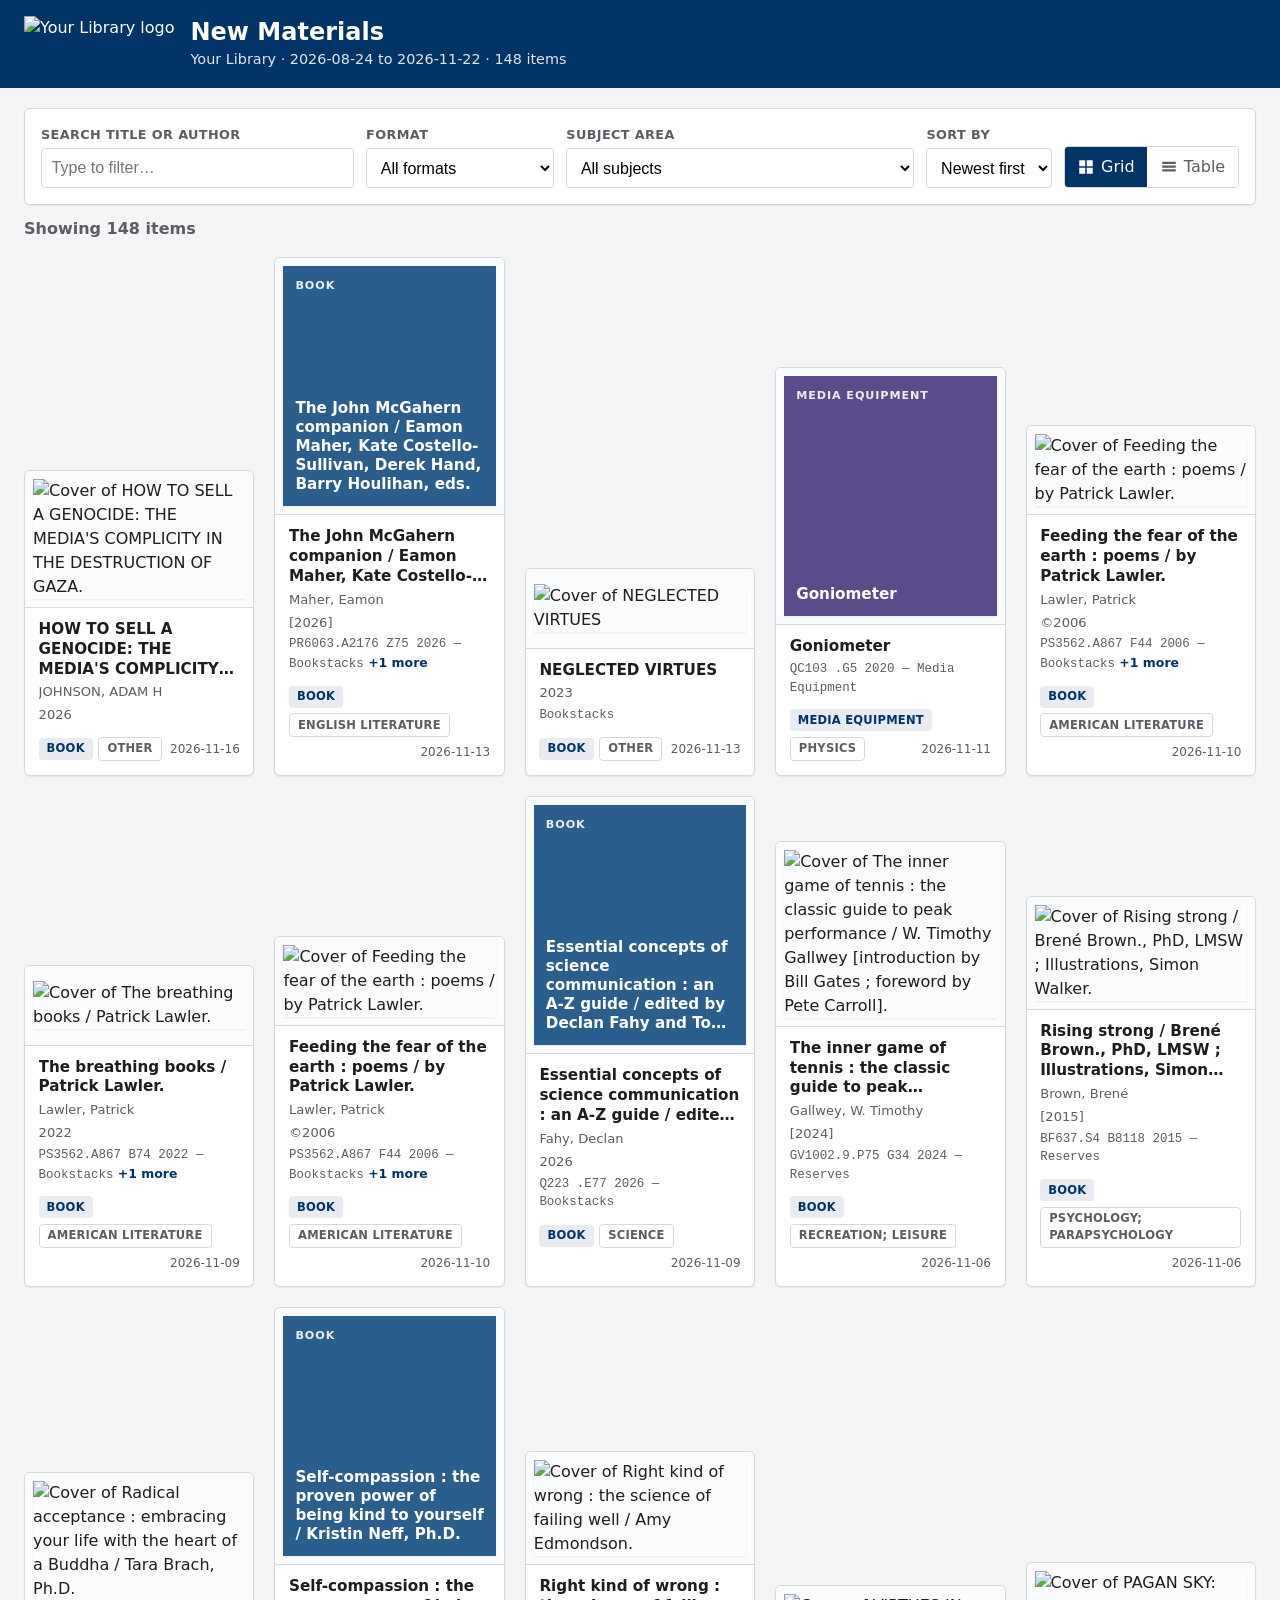
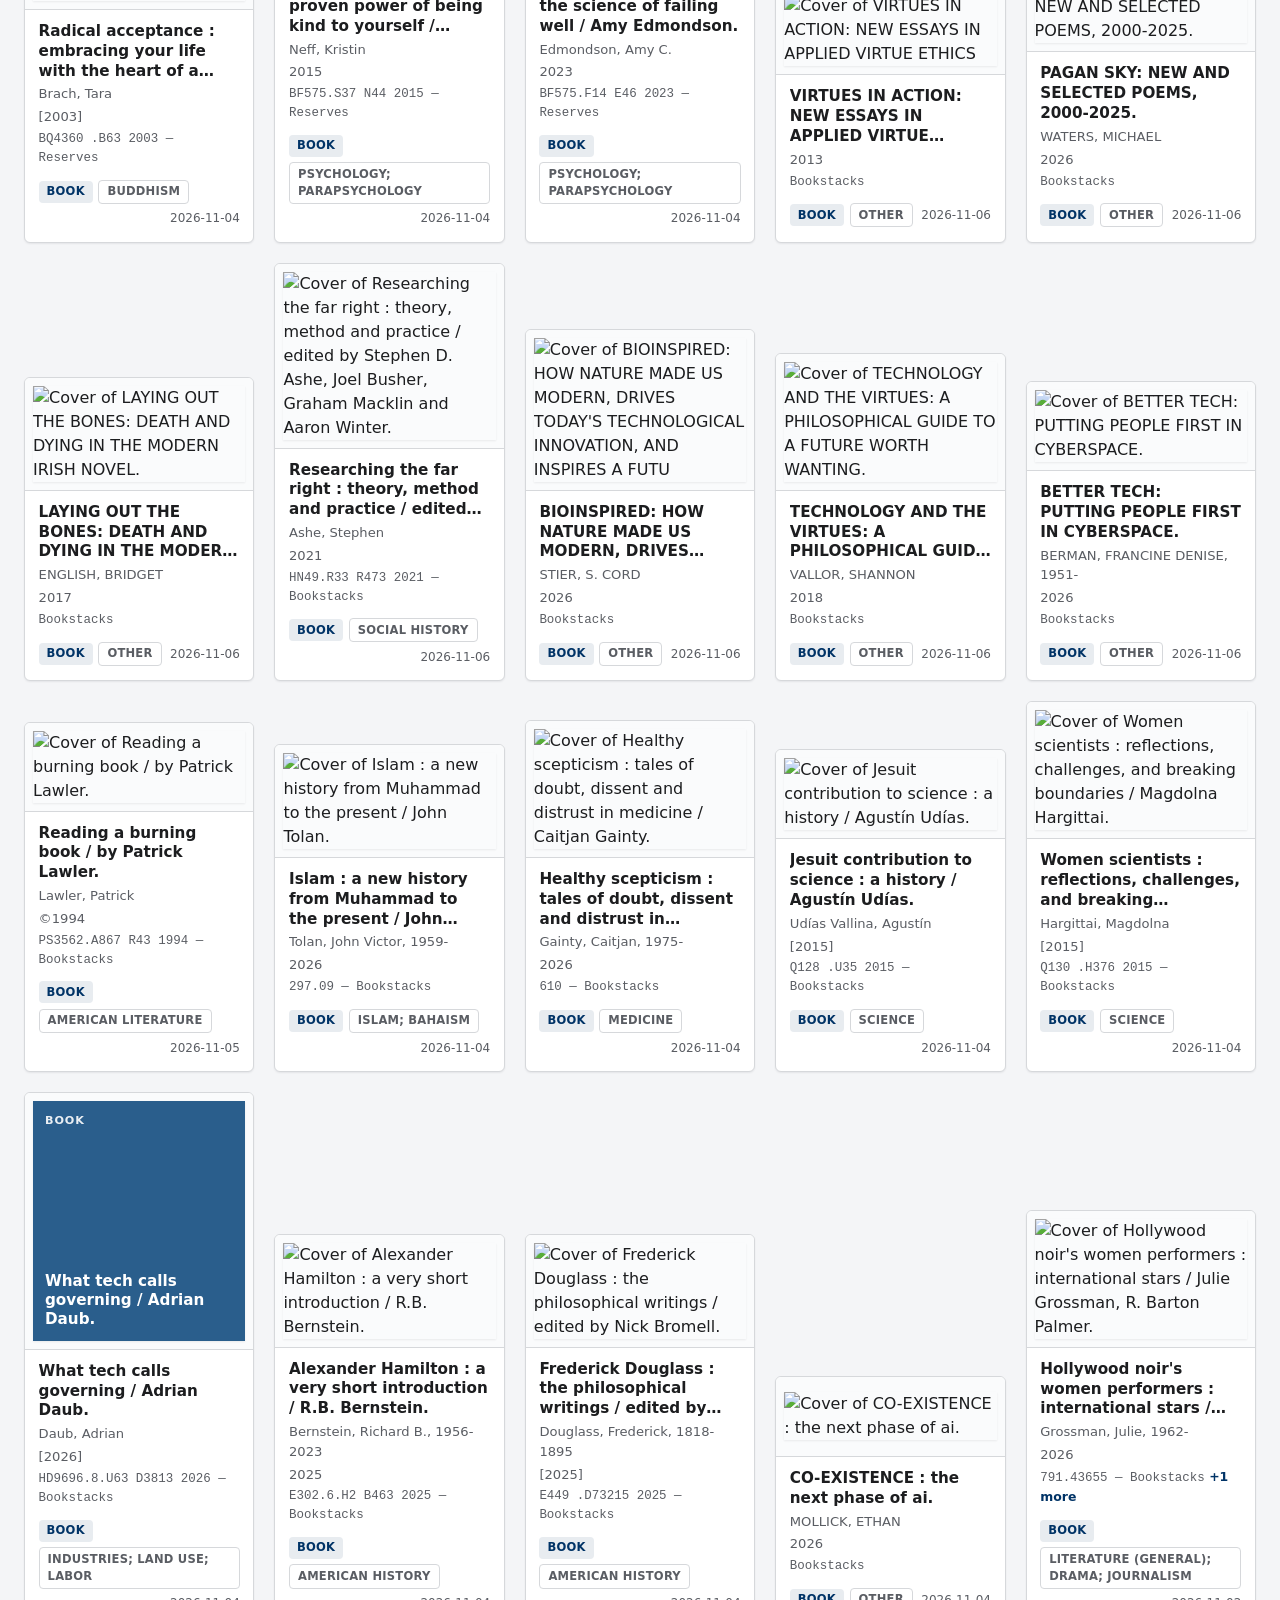
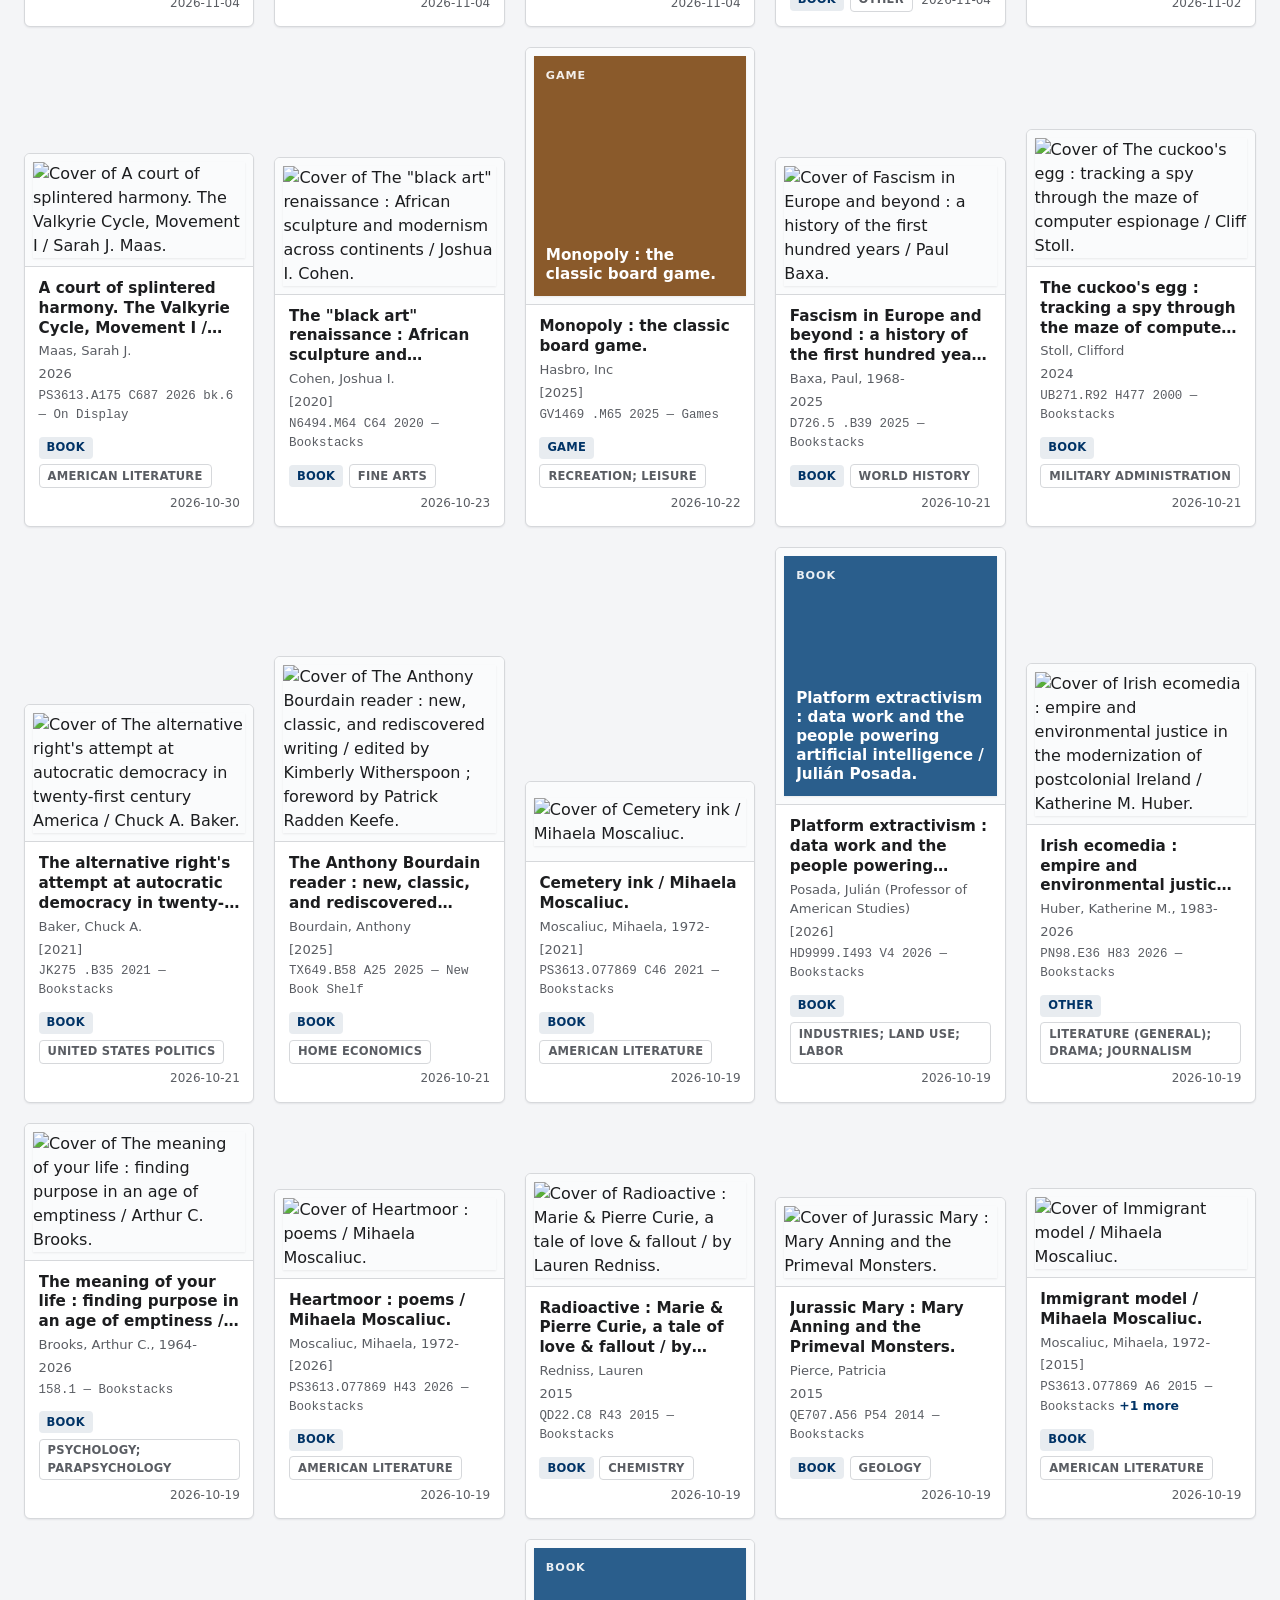
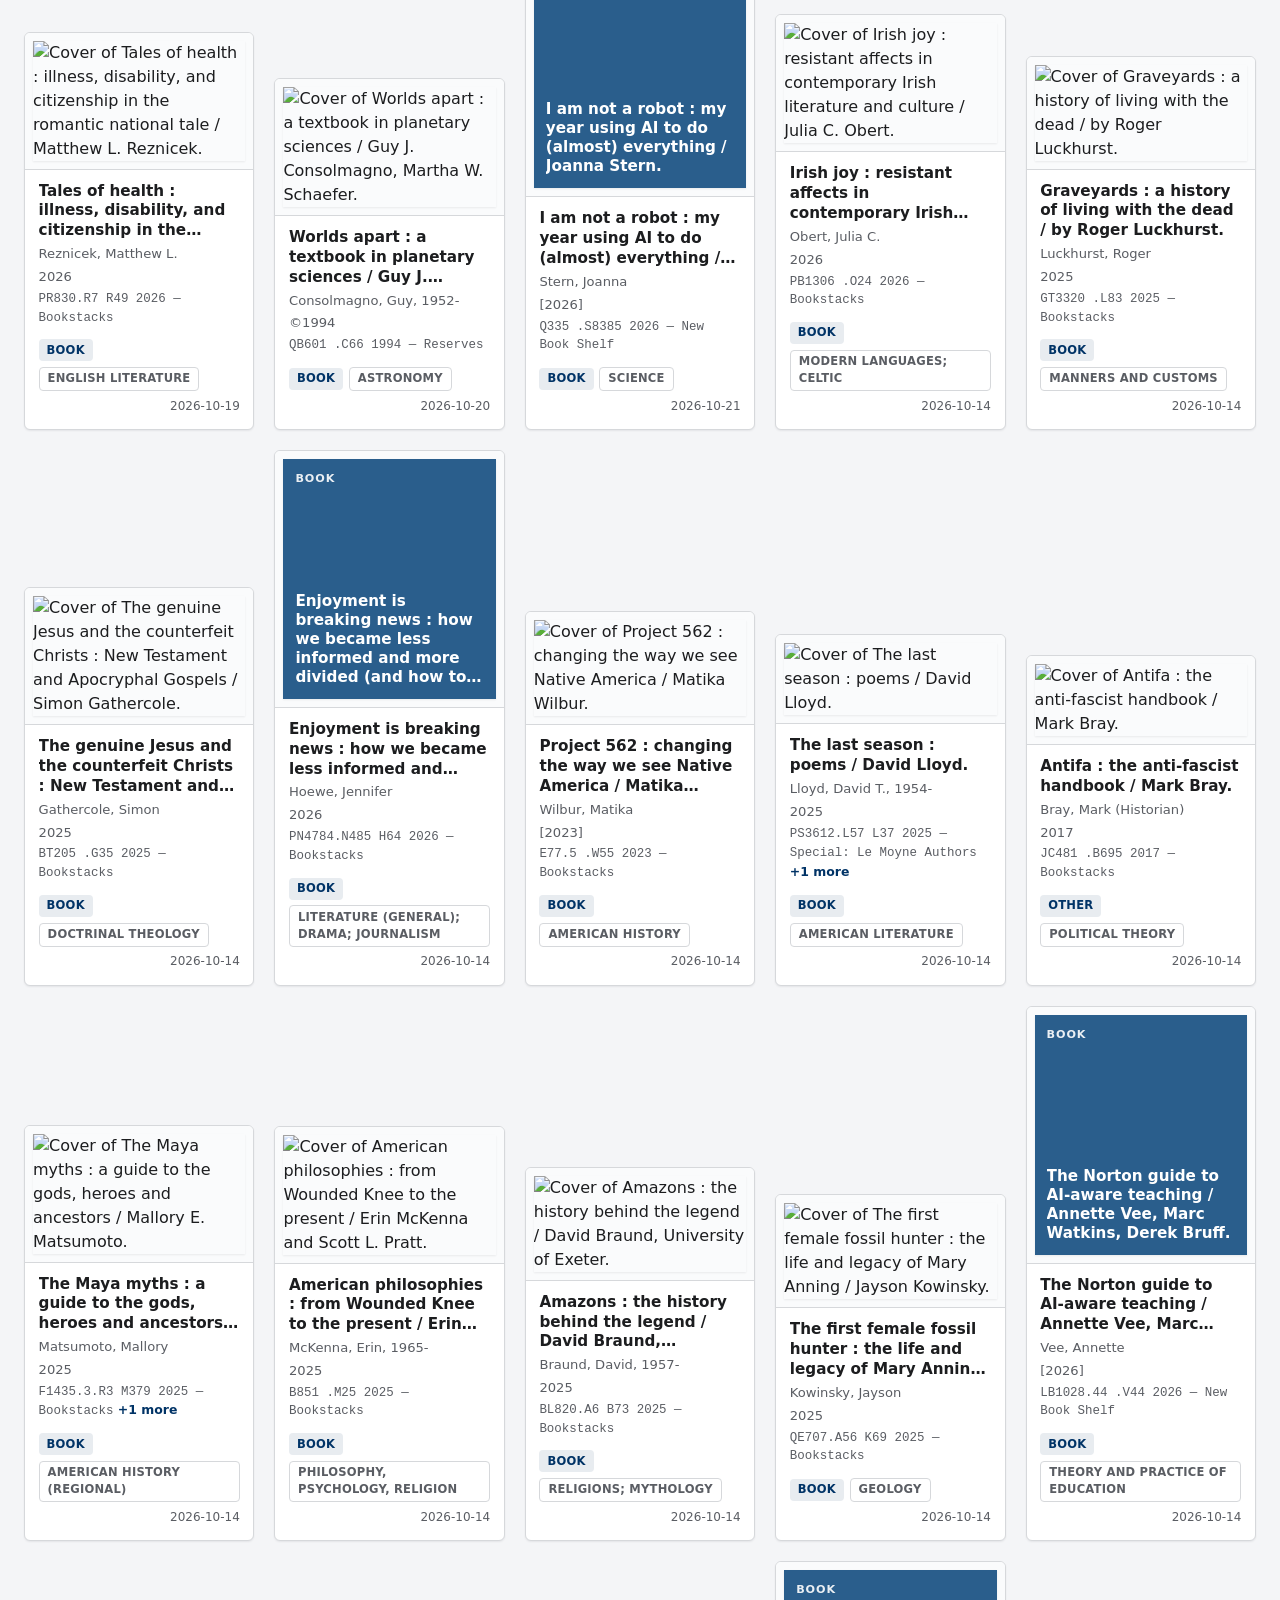
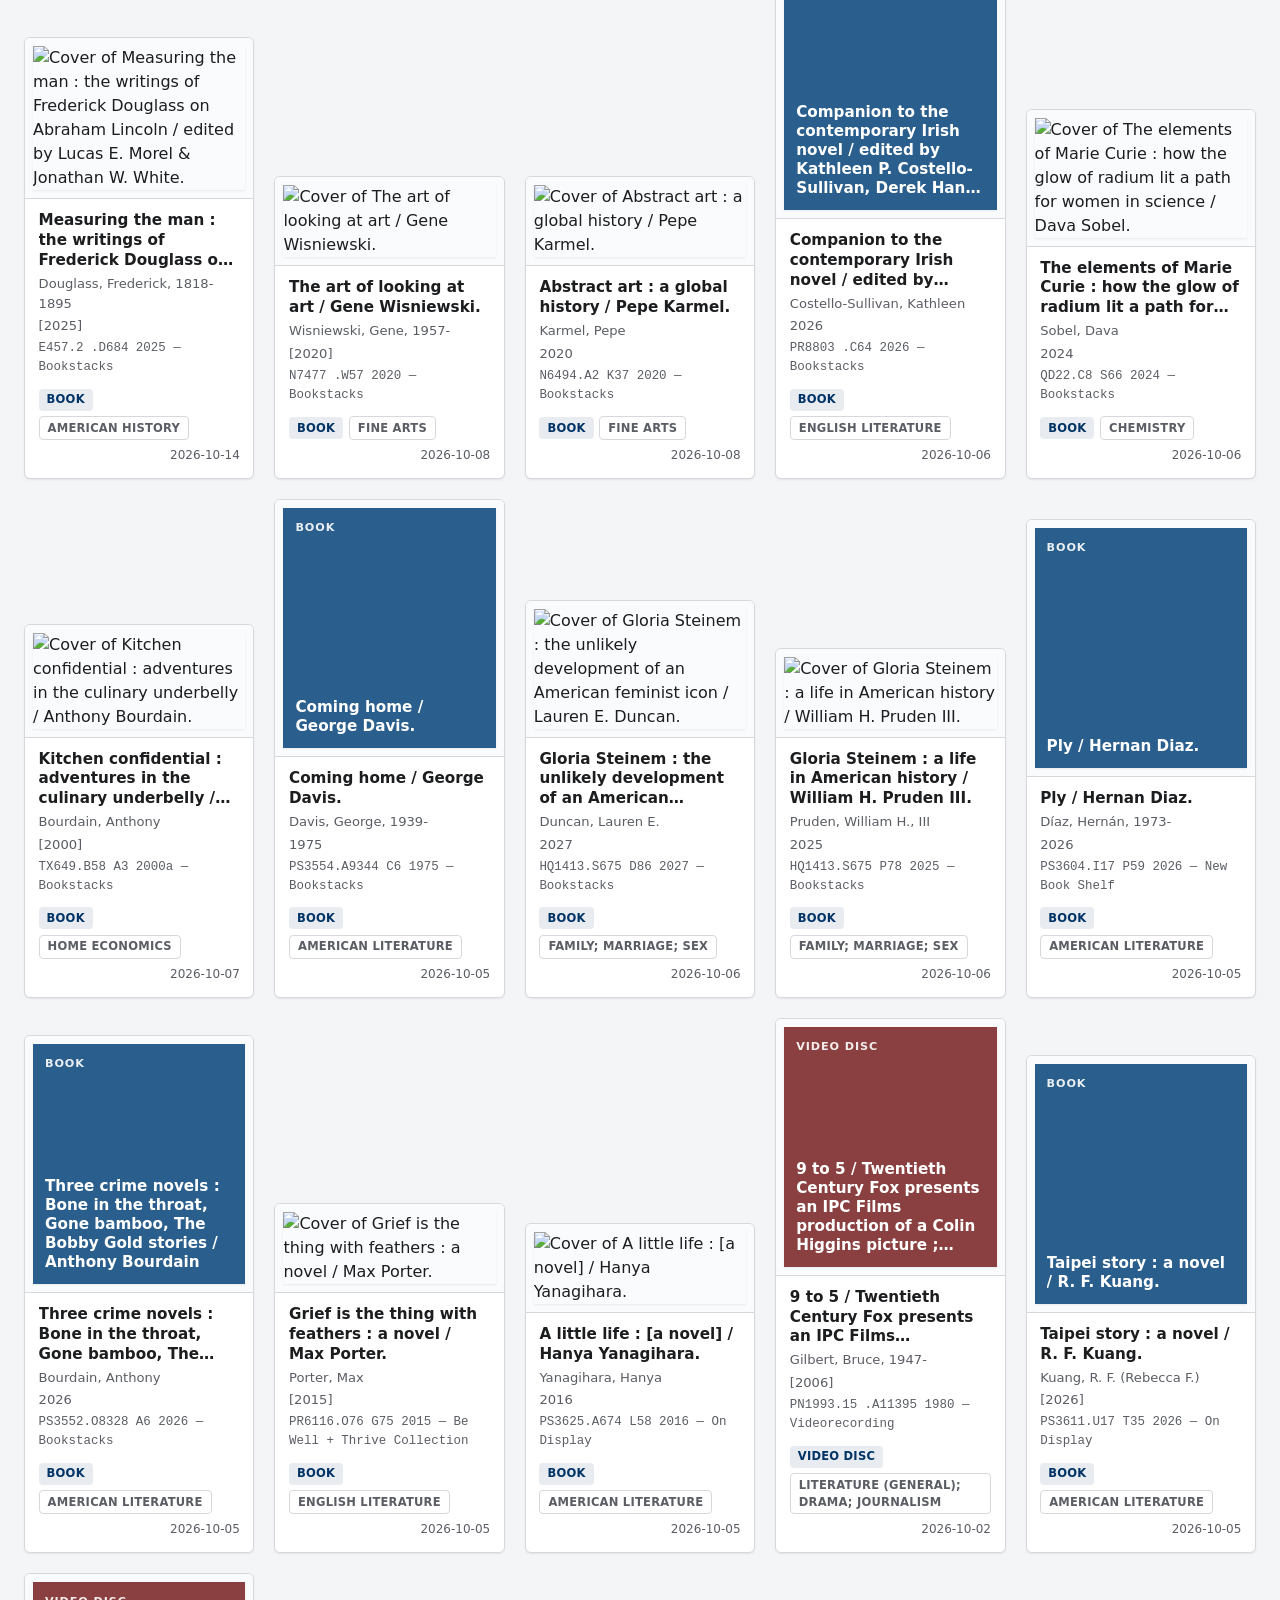
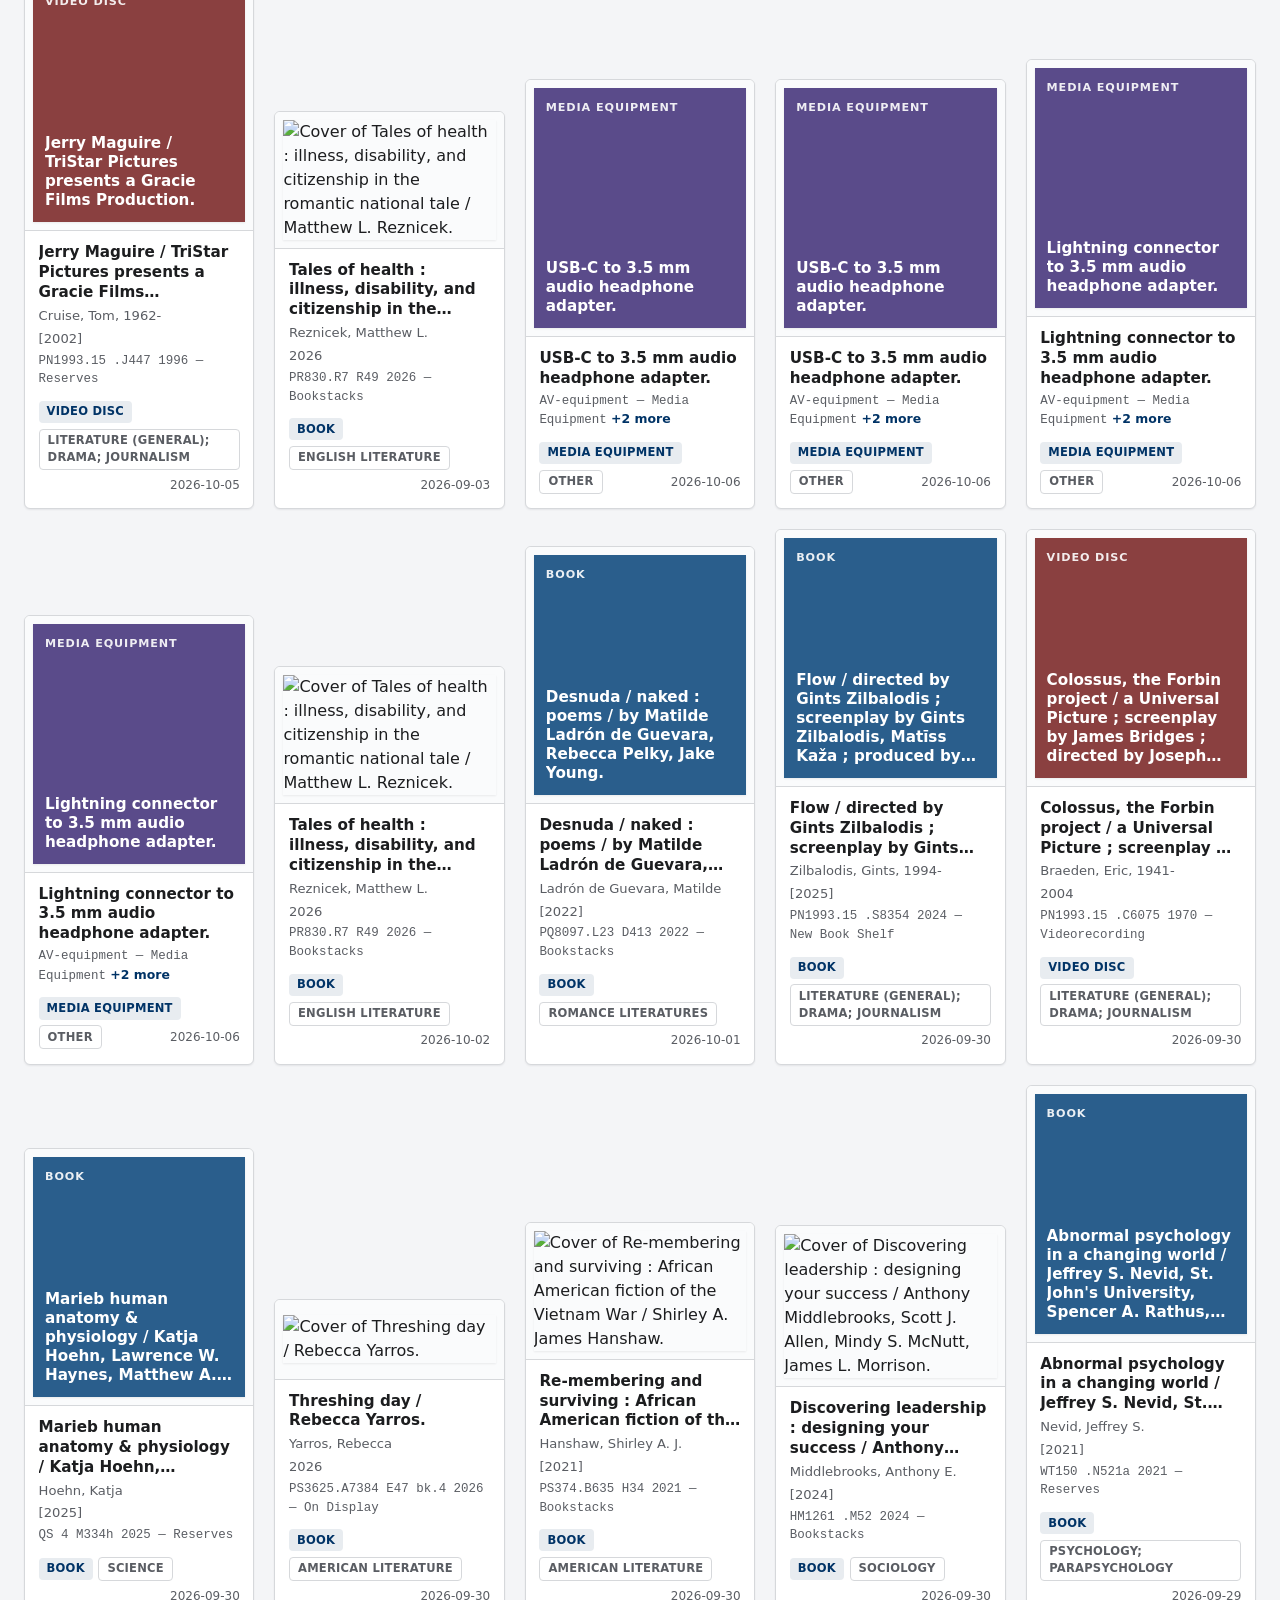
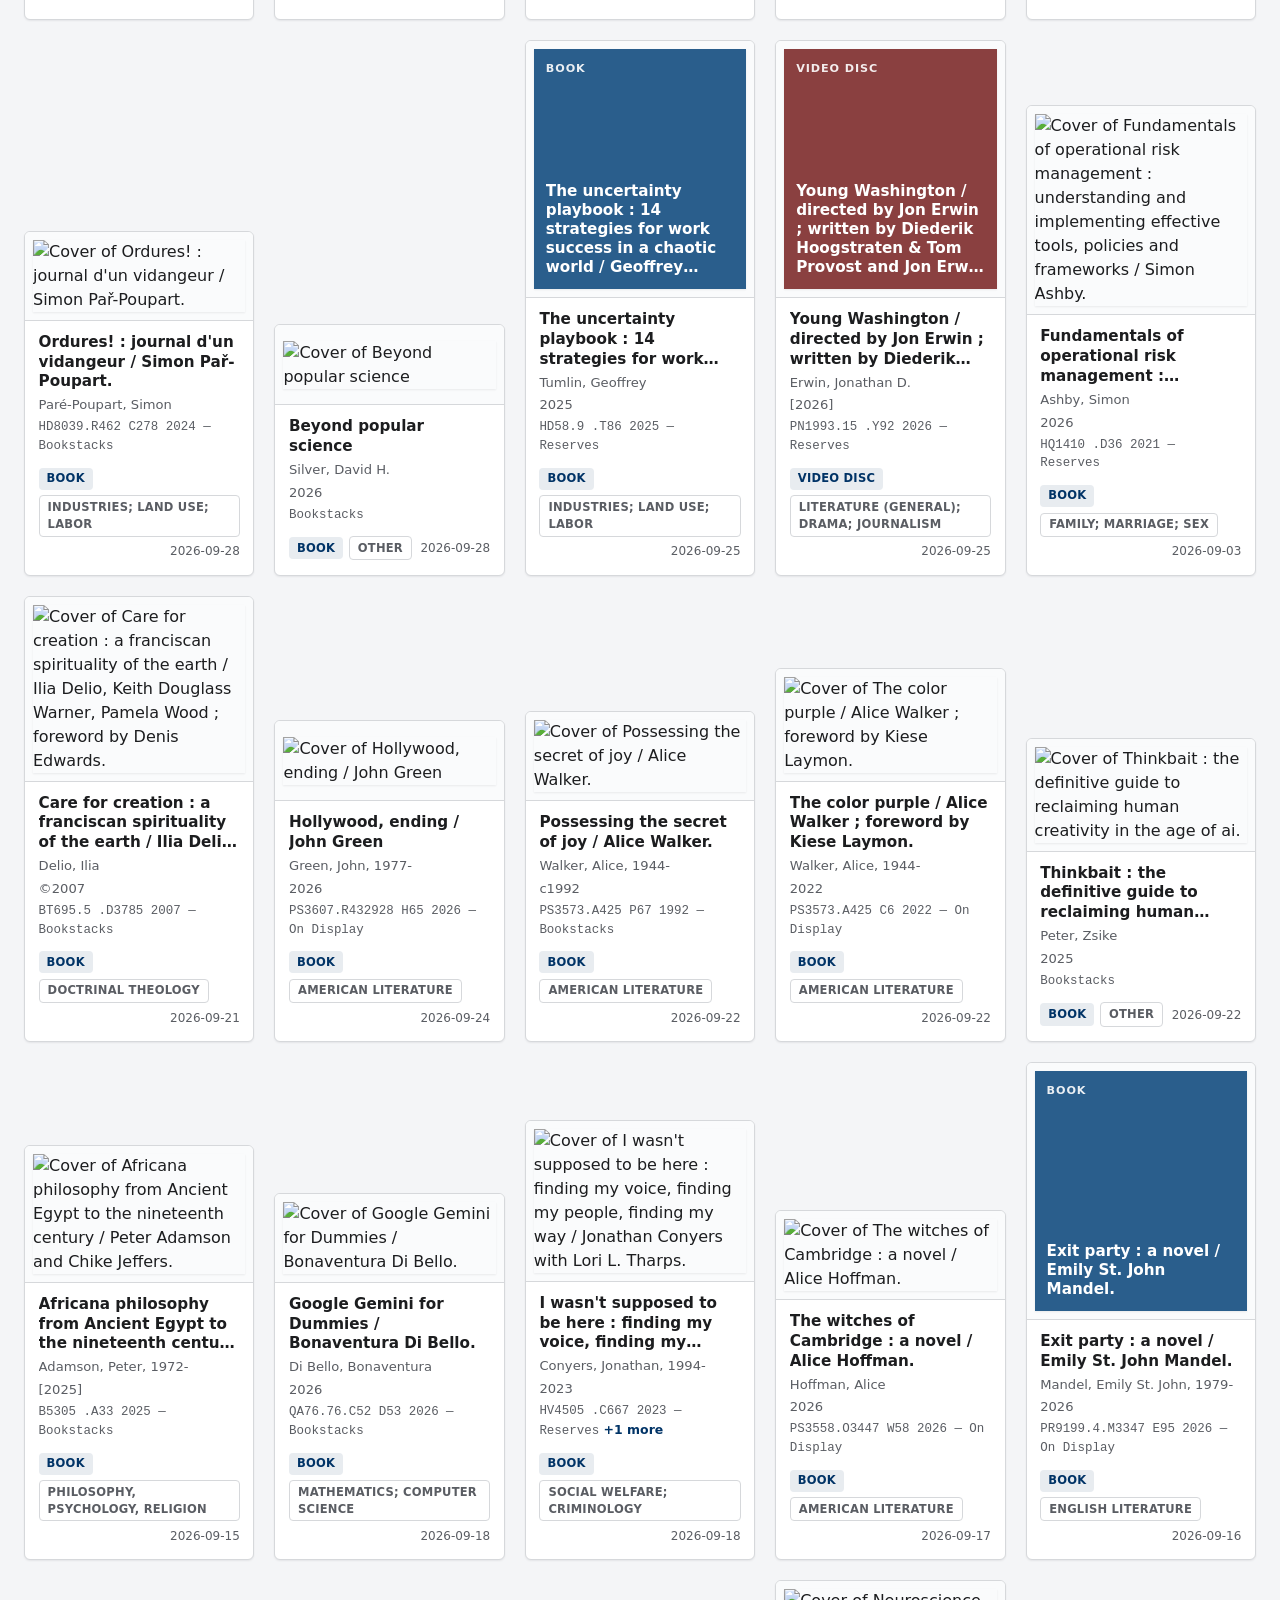
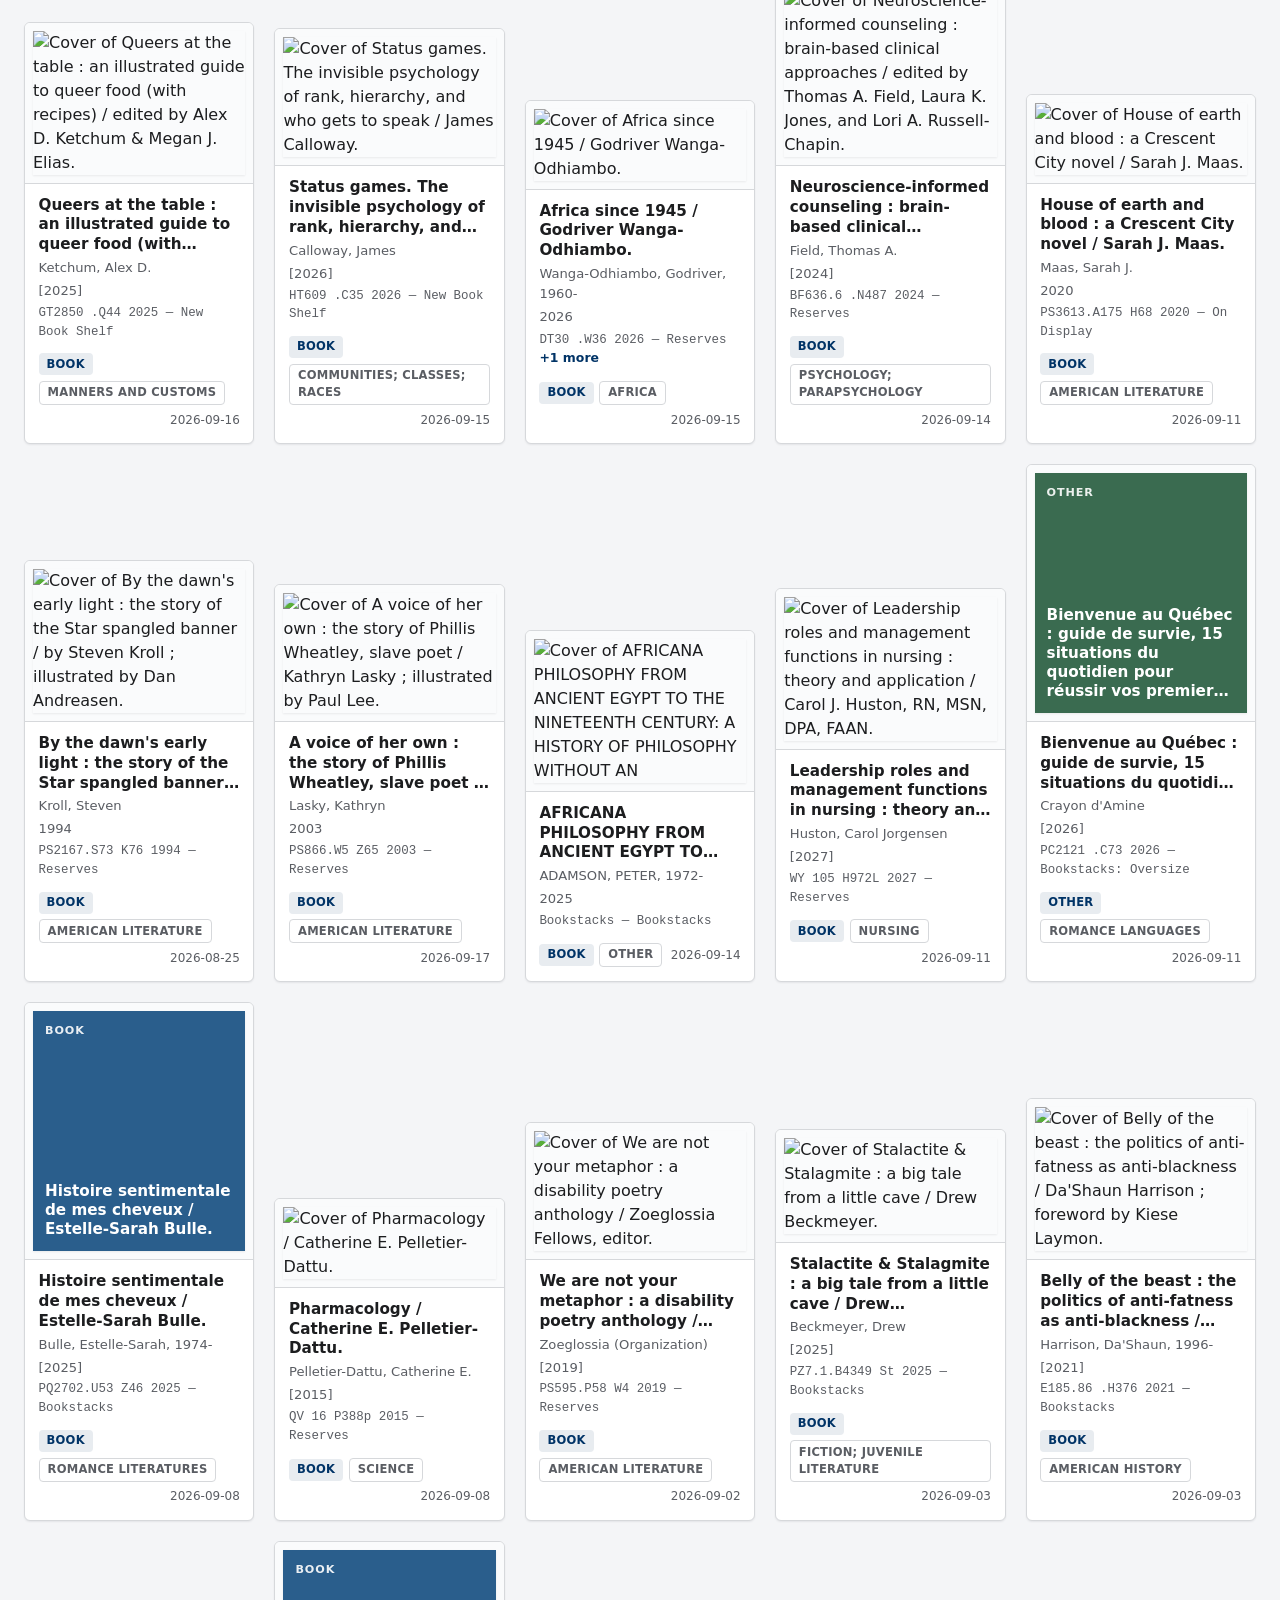
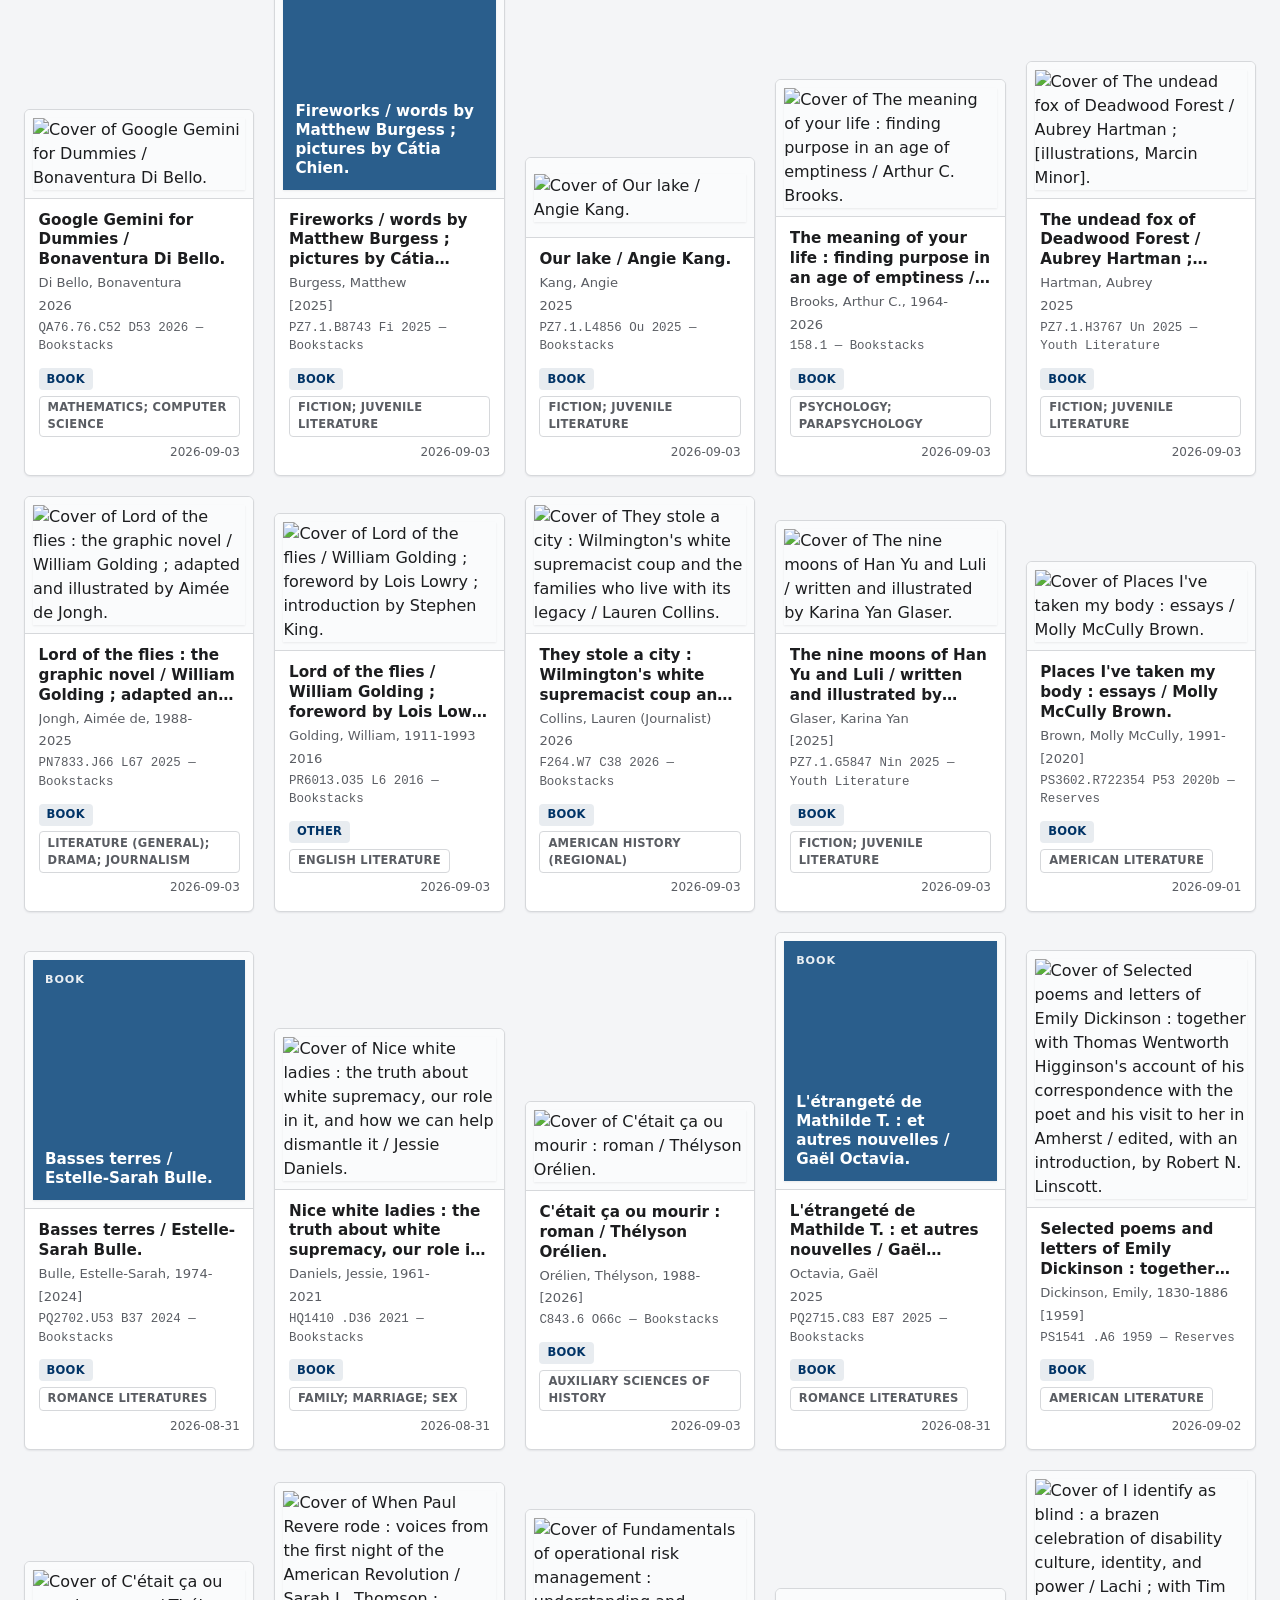
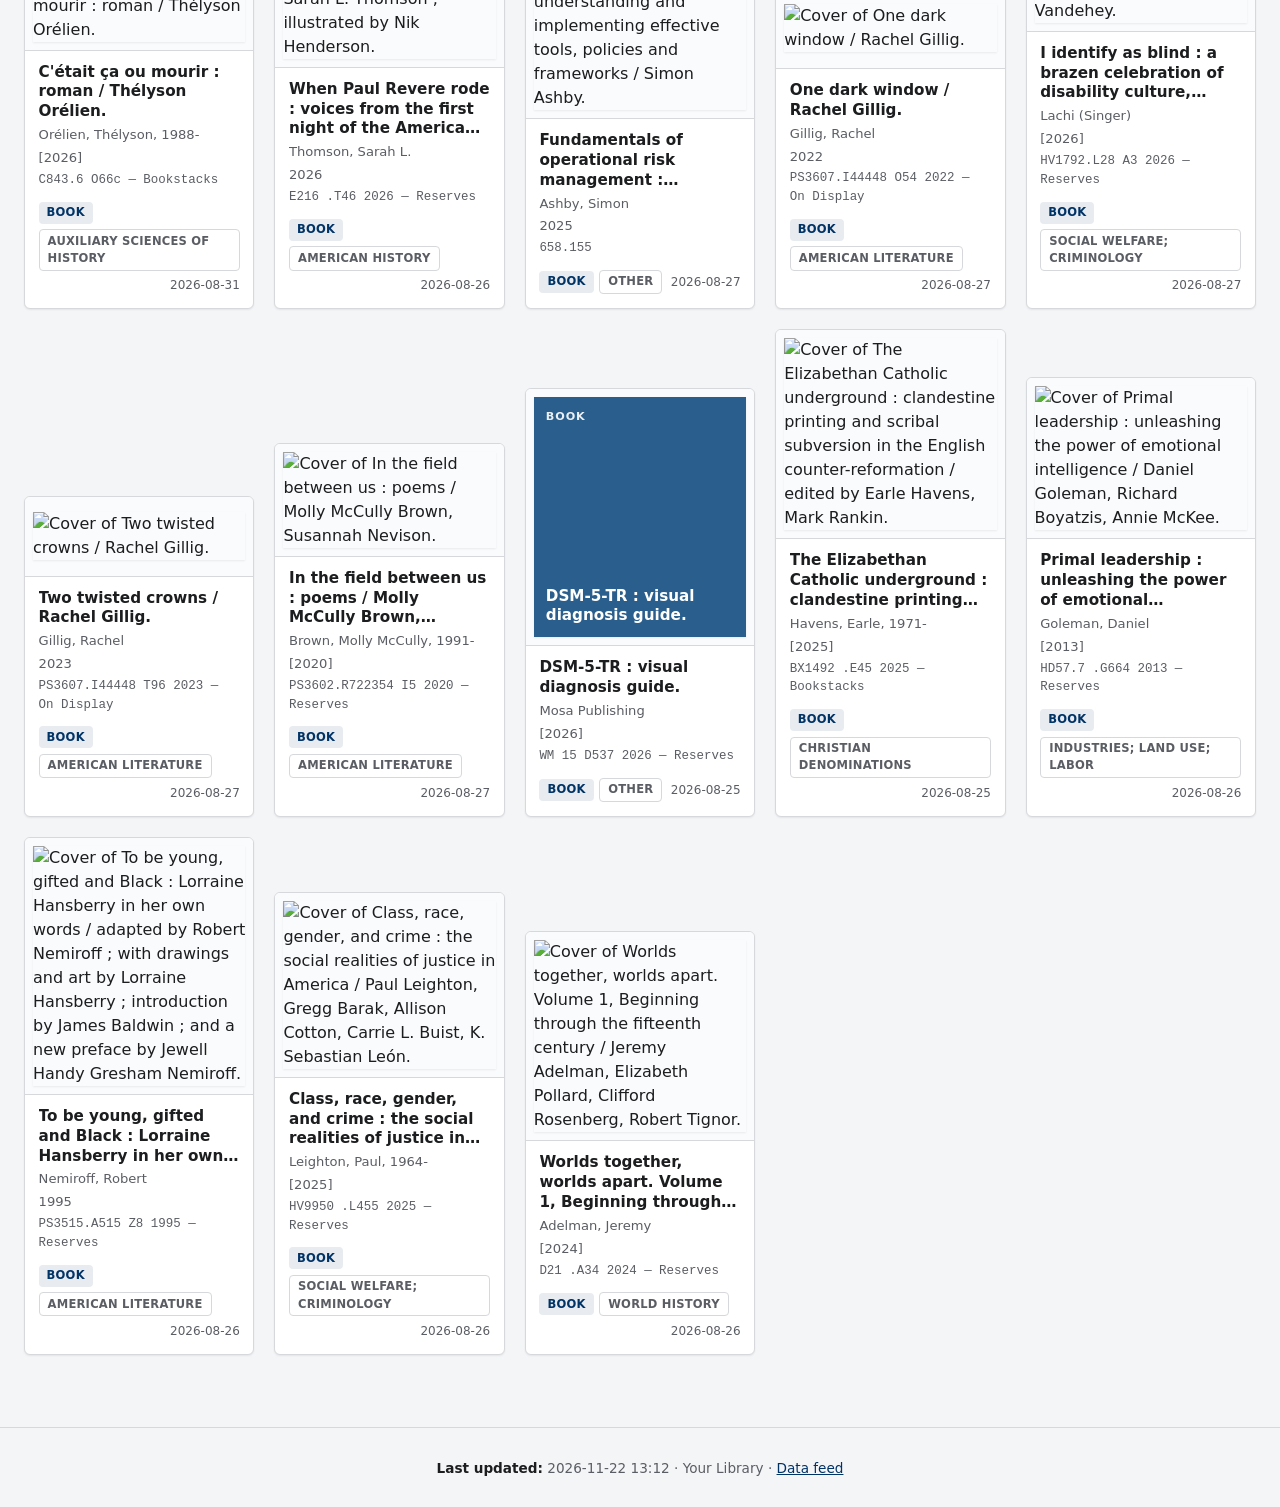
==== commit d4120747: "Auto-update FOLIO data" ====
--- a/output/new-materials.html
+++ b/output/new-materials.html
@@ -26,7 +26,7 @@
       <h1>New Materials</h1>
       <p class="header-sub">
         Your Library &middot;
-        <span aria-label="date range">2026-08-23 to 2026-11-21</span>
+        <span aria-label="date range">2026-08-24 to 2026-11-22</span>
         &middot;
         <span aria-label="total items">148 items</span>
       </p>
@@ -239,14 +239,14 @@
 
   <footer class="site-footer" role="contentinfo">
     <p>
-      <span class="updated">Last updated:</span> 2026-11-21 13:20
+      <span class="updated">Last updated:</span> 2026-11-22 13:12
       &middot; Your Library
       &middot; <a href="data/items.json">Data feed</a>
     </p>
   </footer>
 
   
-  <script type="application/json" id="items-data">{"generated_at":"2026-11-21 13:20","date_range":{"start":"2026-08-23","end":"2026-11-21"},"institution":"Your Library","total_count":148,"items":[{"id":"054d03cf-36c9-4bb2-ab04-4e535efe4c51","instance_id":"3be3386e-0dfe-4407-b4e6-b93fe59a5f96","title":"HOW TO SELL A GENOCIDE: THE MEDIA'S COMPLICITY IN THE DESTRUCTION OF GAZA.","author":"JOHNSON, ADAM H","publisher":"PLUTO","year":"2026","receipt_date":"2026-11-16","type_uuid":"985f2a63-0c7f-4654-8b06-dc66f88a5b62","type_label":"Book","subject_group":"Other","subjects":[],"call_number":"","holdings":[],"cover_url":"https://books.google.com/books/content?id=WxOa0QEACAAJ\u0026printsec=frontcover\u0026img=1\u0026zoom=5","placeholder_color":"#2a5e8c","eds_url":"https://openurl.ebsco.com/c/tsd3v2/openurl?sid=ebsco:plink\u0026id=ebsco:cat10692a:lmc.oai.edge.lemoyne.folio.ebsco.com.fs00001267.3be3386e.0dfe.4407.b4e6.b93fe59a5f96\u0026rft.isbn=9780745351650\u0026crl=f\u0026prompt=none","isbn":"9780745351650","oclc":null},{"id":"edc51b79-83f5-4392-84d1-9e9c77587acd","instance_id":"5b7f628e-359b-4c11-848c-9367d533ba10","title":"The John McGahern companion / Eamon Maher, Kate Costello-Sullivan, Derek Hand, Barry Houlihan, eds.","author":"Maher, Eamon","publisher":"Peter Lang","year":"[2026]","receipt_date":"2026-11-13","type_uuid":"985f2a63-0c7f-4654-8b06-dc66f88a5b62","type_label":"Book","subject_group":"English Literature","subjects":["McGahern, John, 1934-2006--Criticism and interpretation","English literature--Irish authors--History and criticism","Ireland--In literature","Irlande--Dans la littérature","McGahern, John, 1934-2006","English literature--Irish authors","Literature","Ireland","Criticism, interpretation, etc"],"call_number":"PR6063.A2176 Z75 2026","holdings":[{"call_number":"PR6063.A2176 Z75 2026","location":"Bookstacks","location_code":"","library":"","library_code":"","status":"In process","due_date":"","loan_type":"","barcode":"","material_type":""},{"call_number":"PR6063.A2176 Z75 2026","location":"Bookstacks","location_code":"","library":"","library_code":"","status":"In process","due_date":"","loan_type":"","barcode":"","material_type":""}],"cover_url":null,"placeholder_color":"#2a5e8c","eds_url":"https://openurl.ebsco.com/c/tsd3v2/openurl?sid=ebsco:plink\u0026id=ebsco:cat10692a:lmc.oai.edge.lemoyne.folio.ebsco.com.fs00001267.5b7f628e.359b.4c11.848c.9367d533ba10\u0026rft.isbn=2026016533\u0026rft.oclc=1587914798\u0026crl=f\u0026prompt=none","isbn":"2026016533","oclc":"1587914798"},{"id":"63ea48d0-0ef7-4f05-b17c-308a98209dac","instance_id":"6d713f9c-5678-4395-8ca1-c8872f637617","title":"NEGLECTED VIRTUES","author":"","publisher":"ROUTLEDGE","year":"2023","receipt_date":"2026-11-13","type_uuid":"985f2a63-0c7f-4654-8b06-dc66f88a5b62","type_label":"Book","subject_group":"Other","subjects":[],"call_number":"","holdings":[{"call_number":"","location":"Bookstacks","location_code":"","library":"","library_code":"","status":"In process","due_date":"","loan_type":"","barcode":"","material_type":""}],"cover_url":"https://books.google.com/books/content?id=q3KazgEACAAJ\u0026printsec=frontcover\u0026img=1\u0026zoom=5","placeholder_color":"#2a5e8c","eds_url":"https://openurl.ebsco.com/c/tsd3v2/openurl?sid=ebsco:plink\u0026id=ebsco:cat10692a:lmc.oai.edge.lemoyne.folio.ebsco.com.fs00001267.6d713f9c.5678.4395.8ca1.c8872f637617\u0026rft.isbn=9781032168289\u0026crl=f\u0026prompt=none","isbn":"9781032168289","oclc":null},{"id":"c079de61-9204-4fd2-bf70-8777235bf16d","instance_id":"1aa3fcb7-7ca5-4f72-8514-0a44bee10ff9","title":"Goniometer","author":"","publisher":"EMI","year":"","receipt_date":"2026-11-11","type_uuid":"e186d6f0-cbda-44ed-bb52-a4219d66feb0","type_label":"Media equipment","subject_group":"Physics","subjects":["Goniometer"],"call_number":"QC103 .G5 2020","holdings":[{"call_number":"QC103 .G5 2020","location":"Media Equipment","location_code":"","library":"","library_code":"","status":"Available","due_date":"","loan_type":"","barcode":"30431003709269","material_type":""}],"cover_url":null,"placeholder_color":"#5a4b8a","eds_url":"https://openurl.ebsco.com/c/tsd3v2/openurl?sid=ebsco:plink\u0026id=ebsco:cat10692a:lmc.oai.edge.lemoyne.folio.ebsco.com.fs00001267.1aa3fcb7.7ca5.4f72.8514.0a44bee10ff9\u0026crl=f\u0026prompt=none","isbn":null,"oclc":null},{"id":"f91d8652-8a6f-4324-85c9-40cd22bb6827","instance_id":"c6885dd9-1dc6-4608-9852-d45b5a1bb6ad","title":"Feeding the fear of the earth : poems / by Patrick Lawler.","author":"Lawler, Patrick","publisher":"Many Mountains Moving Press","year":"©2006","receipt_date":"2026-11-10","type_uuid":"985f2a63-0c7f-4654-8b06-dc66f88a5b62","type_label":"Book","subject_group":"American Literature","subjects":["American poetry--21st century","American poetry","2000-2099","Poetry","poetry","Poetry","Poésie"],"call_number":"PS3562.A867 F44 2006","holdings":[{"call_number":"PS3562.A867 F44 2006","location":"Bookstacks","location_code":"","library":"","library_code":"","status":"In process","due_date":"","loan_type":"","barcode":"","material_type":""},{"call_number":"PS3562.A867 F44 2006","location":"Bookstacks","location_code":"","library":"","library_code":"","status":"In process","due_date":"","loan_type":"","barcode":"","material_type":""}],"cover_url":"https://books.google.com/books/content?id=PuFlAAAAMAAJ\u0026printsec=frontcover\u0026img=1\u0026zoom=5","placeholder_color":"#2a5e8c","eds_url":"https://openurl.ebsco.com/c/tsd3v2/openurl?sid=ebsco:plink\u0026id=ebsco:cat10692a:lmc.oai.edge.lemoyne.folio.ebsco.com.fs00001267.c6885dd9.1dc6.4608.9852.d45b5a1bb6ad\u0026rft.isbn=9781886976184\u0026rft.oclc=69661745\u0026crl=f\u0026prompt=none","isbn":"9781886976184","oclc":"69661745"},{"id":"c2d459f1-7a02-4814-bea9-eb9934491097","instance_id":"a5cf854b-5a45-480d-8039-da911982ae80","title":"The breathing books / Patrick Lawler.","author":"Lawler, Patrick","publisher":"Tiger Bark Press","year":"2022","receipt_date":"2026-11-09","type_uuid":"985f2a63-0c7f-4654-8b06-dc66f88a5b62","type_label":"Book","subject_group":"American Literature","subjects":["Poetry","Poésie","poetry","Poetry","poetry","Poetry","Poésie"],"call_number":"PS3562.A867 B74 2022","holdings":[{"call_number":"PS3562.A867 B74 2022","location":"Bookstacks","location_code":"","library":"","library_code":"","status":"In process","due_date":"","loan_type":"","barcode":"","material_type":""},{"call_number":"PS3562.A867 B74 2022","location":"Bookstacks","location_code":"","library":"","library_code":"","status":"In process","due_date":"","loan_type":"","barcode":"","material_type":""}],"cover_url":"https://books.google.com/books/content?id=Jf_tzwEACAAJ\u0026printsec=frontcover\u0026img=1\u0026zoom=5","placeholder_color":"#2a5e8c","eds_url":"https://openurl.ebsco.com/c/tsd3v2/openurl?sid=ebsco:plink\u0026id=ebsco:cat10692a:lmc.oai.edge.lemoyne.folio.ebsco.com.fs00001267.a5cf854b.5a45.480d.8039.da911982ae80\u0026rft.oclc=1379831554\u0026crl=f\u0026prompt=none","isbn":null,"oclc":"1379831554"},{"id":"c8480213-ceaa-4a24-8143-2f2b20b53ce7","instance_id":"c6885dd9-1dc6-4608-9852-d45b5a1bb6ad","title":"Feeding the fear of the earth : poems / by Patrick Lawler.","author":"Lawler, Patrick","publisher":"Many Mountains Moving Press","year":"©2006","receipt_date":"2026-11-10","type_uuid":"985f2a63-0c7f-4654-8b06-dc66f88a5b62","type_label":"Book","subject_group":"American Literature","subjects":["American poetry--21st century","American poetry","2000-2099","Poetry","poetry","Poetry","Poésie"],"call_number":"PS3562.A867 F44 2006","holdings":[{"call_number":"PS3562.A867 F44 2006","location":"Bookstacks","location_code":"","library":"","library_code":"","status":"In process","due_date":"","loan_type":"","barcode":"","material_type":""},{"call_number":"PS3562.A867 F44 2006","location":"Bookstacks","location_code":"","library":"","library_code":"","status":"In process","due_date":"","loan_type":"","barcode":"","material_type":""}],"cover_url":"https://books.google.com/books/content?id=PuFlAAAAMAAJ\u0026printsec=frontcover\u0026img=1\u0026zoom=5","placeholder_color":"#2a5e8c","eds_url":"https://openurl.ebsco.com/c/tsd3v2/openurl?sid=ebsco:plink\u0026id=ebsco:cat10692a:lmc.oai.edge.lemoyne.folio.ebsco.com.fs00001267.c6885dd9.1dc6.4608.9852.d45b5a1bb6ad\u0026rft.isbn=9781886976184\u0026rft.oclc=69661745\u0026crl=f\u0026prompt=none","isbn":"9781886976184","oclc":"69661745"},{"id":"881b956a-2e7e-49a7-9673-13c08d73f293","instance_id":"10307cae-c899-497e-af96-6260714e724e","title":"Essential concepts of science communication : an A-Z guide / edited by Declan Fahy and Todd P. Newman.","author":"Fahy, Declan","publisher":"Routledge","year":"2026","receipt_date":"2026-11-09","type_uuid":"985f2a63-0c7f-4654-8b06-dc66f88a5b62","type_label":"Book","subject_group":"Science","subjects":["Communication in science","Information scientifique","Communication in science"],"call_number":"Q223 .E77 2026","holdings":[{"call_number":"Q223 .E77 2026","location":"Bookstacks","location_code":"","library":"","library_code":"","status":"Available","due_date":"","loan_type":"","barcode":"30431003712644","material_type":""}],"cover_url":null,"placeholder_color":"#2a5e8c","eds_url":"https://openurl.ebsco.com/c/tsd3v2/openurl?sid=ebsco:plink\u0026id=ebsco:cat10692a:lmc.oai.edge.lemoyne.folio.ebsco.com.fs00001267.10307cae.c899.497e.af96.6260714e724e\u0026rft.isbn=2026004762\u0026rft.oclc=1564131668\u0026crl=f\u0026prompt=none","isbn":"2026004762","oclc":"1564131668"},{"id":"b9e2bbd3-77a4-4a35-8891-6b864c345d25","instance_id":"3b4372ac-76e1-441b-8543-c6e34252f92d","title":"The inner game of tennis : the classic guide to peak performance / W. Timothy Gallwey [introduction by Bill Gates ; foreword by Pete Carroll].","author":"Gallwey, W. Timothy","publisher":"Random House","year":"[2024]","receipt_date":"2026-11-06","type_uuid":"985f2a63-0c7f-4654-8b06-dc66f88a5b62","type_label":"Book","subject_group":"Recreation; Leisure","subjects":["Tennis--Psychological aspects","Tennis--Aspect psychologique","Tennis--Psychological aspects"],"call_number":"GV1002.9.P75 G34 2024","holdings":[{"call_number":"GV1002.9.P75 G34 2024","location":"Reserves","location_code":"","library":"","library_code":"","status":"Available","due_date":"","loan_type":"","barcode":"30431003712834","material_type":""}],"cover_url":"https://books.google.com/books/content?id=8WfeEAAAQBAJ\u0026printsec=frontcover\u0026img=1\u0026zoom=5\u0026edge=curl","placeholder_color":"#2a5e8c","eds_url":"https://openurl.ebsco.com/c/tsd3v2/openurl?sid=ebsco:plink\u0026id=ebsco:cat10692a:lmc.oai.edge.lemoyne.folio.ebsco.com.fs00001267.3b4372ac.76e1.441b.8543.c6e34252f92d\u0026rft.isbn=2023496752\u0026rft.oclc=1436558857\u0026crl=f\u0026prompt=none","isbn":"2023496752","oclc":"1436558857"},{"id":"ccd9129f-9a6a-4c79-86e8-d20160afb8b1","instance_id":"720bde8d-1a59-4ca3-9ae9-0d93954012b8","title":"Rising strong / Brené Brown., PhD, LMSW ; Illustrations, Simon Walker.","author":"Brown, Brené","publisher":"Spiegel \u0026 Grau","year":"[2015]","receipt_date":"2026-11-06","type_uuid":"985f2a63-0c7f-4654-8b06-dc66f88a5b62","type_label":"Book","subject_group":"Psychology; Parapsychology","subjects":["Self-actualization (Psychology)","Courage","Self-perception","Self-actualization (Psychology.)","Courage","Self Concept","Courage","Perception de soi","SELF-HELP--Motivational \u0026 Inspirational","PSYCHOLOGY--Emotions","BUSINESS \u0026 ECONOMICS--Motivational","Self-perception","Courage","Self-actualization (Psychology)","Psykologi","Motivation","Självförverkligande","Self-realization","SELF-HELP / Motivational \u0026 Inspirational","PSYCHOLOGY / Emotions","BUSINESS \u0026 ECONOMICS / Motivational"],"call_number":"BF637.S4 B8118 2015","holdings":[{"call_number":"BF637.S4 B8118 2015","location":"Reserves","location_code":"","library":"","library_code":"","status":"Available","due_date":"","loan_type":"","barcode":"30431003712842","material_type":""}],"cover_url":"https://books.google.com/books/content?id=GxZDDgAAQBAJ\u0026printsec=frontcover\u0026img=1\u0026zoom=5\u0026edge=curl","placeholder_color":"#2a5e8c","eds_url":"https://openurl.ebsco.com/c/tsd3v2/openurl?sid=ebsco:plink\u0026id=ebsco:cat10692a:lmc.oai.edge.lemoyne.folio.ebsco.com.fs00001267.720bde8d.1a59.4ca3.9ae9.0d93954012b8\u0026rft.isbn=2015010832\u0026rft.oclc=909776909\u0026crl=f\u0026prompt=none","isbn":"2015010832","oclc":"909776909"},{"id":"3ee959bf-7204-49ac-a764-9de3dd5671a9","instance_id":"236ce2e9-11b2-4623-9a9a-ce184c5c651c","title":"Radical acceptance : embracing your life with the heart of a Buddha / Tara Brach, Ph.D.","author":"Brach, Tara","publisher":"Bantam Books","year":"[2003]","receipt_date":"2026-11-04","type_uuid":"985f2a63-0c7f-4654-8b06-dc66f88a5b62","type_label":"Book","subject_group":"Buddhism","subjects":["Compassion--Religious aspects--Buddhism","Self-acceptance--Religious aspects--Buddhism","Spiritual life--Buddhism","Self-perception","Buddhism","Self Concept","Buddhism","Spiritual Therapies--methods","Compassion--Aspect religieux--Bouddhisme","Acceptation de soi--Aspect religieux--Bouddhisme","Vie spirituelle--Bouddhisme","Perception de soi","Bouddhisme","Buddhism","Self-perception","Self-acceptance--Religious aspects--Buddhism","Compassion--Religious aspects--Buddhism","Spiritual life--Buddhism","Consolation","Self-acceptance--Religious aspects","Spiritual life","Popular Work","Nonfiction","Self-help publications","Livres de croissance personnelle"],"call_number":"BQ4360 .B63 2003","holdings":[{"call_number":"BQ4360 .B63 2003","location":"Reserves","location_code":"","library":"","library_code":"","status":"Available","due_date":"","loan_type":"","barcode":"30431003713089","material_type":""}],"cover_url":"https://books.google.com/books/content?id=b3-LDQAAQBAJ\u0026printsec=frontcover\u0026img=1\u0026zoom=5\u0026edge=curl","placeholder_color":"#2a5e8c","eds_url":"https://openurl.ebsco.com/c/tsd3v2/openurl?sid=ebsco:plink\u0026id=ebsco:cat10692a:lmc.oai.edge.lemoyne.folio.ebsco.com.fs00001267.236ce2e9.11b2.4623.9a9a.ce184c5c651c\u0026rft.isbn=2002043794\u0026rft.oclc=51281136\u0026crl=f\u0026prompt=none","isbn":"2002043794","oclc":"51281136"},{"id":"9673a20a-c846-4967-a6e9-cbc8574e53b1","instance_id":"9ffa5475-8494-4613-9e2b-bab3e3159372","title":"Self-compassion : the proven power of being kind to yourself / Kristin Neff, Ph.D.","author":"Neff, Kristin","publisher":"William Morrow, an imprint of HarperCollins Publishers","year":"2015","receipt_date":"2026-11-04","type_uuid":"985f2a63-0c7f-4654-8b06-dc66f88a5b62","type_label":"Book","subject_group":"Psychology; Parapsychology","subjects":["Self-acceptance","Compassion","Security (Psychology)","Self-perception","Self-care, Health","Security (Psychology.)","Self-acceptance","Empathy","Self Concept","Self Care","Acceptation de soi","Compassion","Insécurité","Empathie","Perception de soi","Autothérapie","empathy","Self-perception","Self-care, Health","Compassion","Security (Psychology)","Self-acceptance"],"call_number":"BF575.S37 N44 2015","holdings":[{"call_number":"BF575.S37 N44 2015","location":"Reserves","location_code":"","library":"","library_code":"","status":"Available","due_date":"","loan_type":"","barcode":"30431003713345","material_type":""}],"cover_url":null,"placeholder_color":"#2a5e8c","eds_url":"https://openurl.ebsco.com/c/tsd3v2/openurl?sid=ebsco:plink\u0026id=ebsco:cat10692a:lmc.oai.edge.lemoyne.folio.ebsco.com.fs00001267.9ffa5475.8494.4613.9e2b.bab3e3159372\u0026rft.isbn=2010047190\u0026rft.oclc=779699502\u0026crl=f\u0026prompt=none","isbn":"2010047190","oclc":"779699502"},{"id":"bb2c00d2-04fa-4d4f-8c04-4f808411f82d","instance_id":"1f848b86-7fda-43c0-8bc9-a3b2cbea3648","title":"Right kind of wrong : the science of failing well / Amy Edmondson.","author":"Edmondson, Amy C.","publisher":"Atria Books","year":"2023","receipt_date":"2026-11-04","type_uuid":"985f2a63-0c7f-4654-8b06-dc66f88a5b62","type_label":"Book","subject_group":"Psychology; Parapsychology","subjects":["Failure (Psychology)","Psychology, Industrial","Organizational learning--Psychological aspects","Échec","Psychologie du travail","Apprentissage organisationnel--Aspect psychologique","PSYCHOLOGY / Industrial \u0026 Organizational Psychology","Failure (Psychology)","Psychology, Industrial","PSYCHOLOGY / Industrial \u0026 Organizational Psychology","Self-help publications","Livres de croissance personnelle"],"call_number":"BF575.F14 E46 2023","holdings":[{"call_number":"BF575.F14 E46 2023","location":"Reserves","location_code":"","library":"","library_code":"","status":"Available","due_date":"","loan_type":"","barcode":"30431003713337","material_type":""}],"cover_url":"https://books.google.com/books/content?id=JOPPEAAAQBAJ\u0026printsec=frontcover\u0026img=1\u0026zoom=5\u0026edge=curl","placeholder_color":"#2a5e8c","eds_url":"https://openurl.ebsco.com/c/tsd3v2/openurl?sid=ebsco:plink\u0026id=ebsco:cat10692a:lmc.oai.edge.lemoyne.folio.ebsco.com.fs00001267.1f848b86.7fda.43c0.8bc9.a3b2cbea3648\u0026rft.isbn=2022061950\u0026rft.oclc=1378065634\u0026crl=f\u0026prompt=none","isbn":"2022061950","oclc":"1378065634"},{"id":"3178f318-4377-4744-8427-b6d61ef4710f","instance_id":"b661c140-7da9-4452-83cb-38b2ae848372","title":"VIRTUES IN ACTION: NEW ESSAYS IN APPLIED VIRTUE ETHICS","author":"","publisher":"PALGRAVE MACMILLAN","year":"2013","receipt_date":"2026-11-06","type_uuid":"985f2a63-0c7f-4654-8b06-dc66f88a5b62","type_label":"Book","subject_group":"Other","subjects":[],"call_number":"","holdings":[{"call_number":"","location":"Bookstacks","location_code":"","library":"","library_code":"","status":"In process","due_date":"","loan_type":"","barcode":"","material_type":""}],"cover_url":"https://books.google.com/books/content?id=-n1snQEACAAJ\u0026printsec=frontcover\u0026img=1\u0026zoom=5","placeholder_color":"#2a5e8c","eds_url":"https://openurl.ebsco.com/c/tsd3v2/openurl?sid=ebsco:plink\u0026id=ebsco:cat10692a:lmc.oai.edge.lemoyne.folio.ebsco.com.fs00001267.b661c140.7da9.4452.83cb.38b2ae848372\u0026rft.isbn=9781137280282\u0026crl=f\u0026prompt=none","isbn":"9781137280282","oclc":null},{"id":"5affb5dd-c0e5-44a8-8019-7f944978cfad","instance_id":"903ff48d-9b02-4be0-8f41-040afa5b9f28","title":"PAGAN SKY: NEW AND SELECTED POEMS, 2000-2025.","author":"WATERS, MICHAEL","publisher":"BOA EDITIONS","year":"2026","receipt_date":"2026-11-06","type_uuid":"985f2a63-0c7f-4654-8b06-dc66f88a5b62","type_label":"Book","subject_group":"Other","subjects":[],"call_number":"","holdings":[{"call_number":"","location":"Bookstacks","location_code":"","library":"","library_code":"","status":"In process","due_date":"","loan_type":"","barcode":"","material_type":""}],"cover_url":"https://books.google.com/books/content?id=POjV0QEACAAJ\u0026printsec=frontcover\u0026img=1\u0026zoom=5","placeholder_color":"#2a5e8c","eds_url":"https://openurl.ebsco.com/c/tsd3v2/openurl?sid=ebsco:plink\u0026id=ebsco:cat10692a:lmc.oai.edge.lemoyne.folio.ebsco.com.fs00001267.903ff48d.9b02.4be0.8f41.040afa5b9f28\u0026rft.isbn=9781968507121\u0026crl=f\u0026prompt=none","isbn":"9781968507121","oclc":null},{"id":"7ce7bc09-e8c6-4d7a-ada7-a1675ae10350","instance_id":"c2299446-22b9-41f1-b827-8c9f2bad6217","title":"LAYING OUT THE BONES: DEATH AND DYING IN THE MODERN IRISH NOVEL.","author":"ENGLISH, BRIDGET","publisher":"SYRACUSE UNIVERSITY PRESS","year":"2017","receipt_date":"2026-11-06","type_uuid":"985f2a63-0c7f-4654-8b06-dc66f88a5b62","type_label":"Book","subject_group":"Other","subjects":[],"call_number":"","holdings":[{"call_number":"","location":"Bookstacks","location_code":"","library":"","library_code":"","status":"In process","due_date":"","loan_type":"","barcode":"","material_type":""}],"cover_url":"https://books.google.com/books/content?id=Y85-swEACAAJ\u0026printsec=frontcover\u0026img=1\u0026zoom=5","placeholder_color":"#2a5e8c","eds_url":"https://openurl.ebsco.com/c/tsd3v2/openurl?sid=ebsco:plink\u0026id=ebsco:cat10692a:lmc.oai.edge.lemoyne.folio.ebsco.com.fs00001267.c2299446.22b9.41f1.b827.8c9f2bad6217\u0026rft.isbn=9780815635369\u0026crl=f\u0026prompt=none","isbn":"9780815635369","oclc":null},{"id":"742929f3-09a3-4e89-a963-447e0b39fdde","instance_id":"5966cfc4-1843-431e-ba0f-d245642532c1","title":"Researching the far right : theory, method and practice / edited by Stephen D. Ashe, Joel Busher, Graham Macklin and Aaron Winter.","author":"Ashe, Stephen","publisher":"Routledge","year":"2021","receipt_date":"2026-11-06","type_uuid":"985f2a63-0c7f-4654-8b06-dc66f88a5b62","type_label":"Book","subject_group":"Social History","subjects":["Right-wing extremists--Research--Methodology","Radicalism--Research--Methodology","Social movements--Research--Methodology","Extrémistes de droite--Recherche--Méthodologie","Radicalisme--Recherche--Méthodologie","Mouvements sociaux--Recherche--Méthodologie"],"call_number":"HN49.R33 R473 2021","holdings":[{"call_number":"HN49.R33 R473 2021","location":"Bookstacks","location_code":"","library":"","library_code":"","status":"In process","due_date":"","loan_type":"","barcode":"","material_type":""}],"cover_url":"https://books.google.com/books/content?id=IUOtswEACAAJ\u0026printsec=frontcover\u0026img=1\u0026zoom=5","placeholder_color":"#2a5e8c","eds_url":"https://openurl.ebsco.com/c/tsd3v2/openurl?sid=ebsco:plink\u0026id=ebsco:cat10692a:lmc.oai.edge.lemoyne.folio.ebsco.com.fs00001267.5966cfc4.1843.431e.ba0f.d245642532c1\u0026rft.isbn=2020005127\u0026rft.oclc=1143814138\u0026crl=f\u0026prompt=none","isbn":"2020005127","oclc":"1143814138"},{"id":"a8b0bffc-673b-4756-bc1d-b86c8ee57aa8","instance_id":"14c2f386-f64f-406d-a3b2-c3ae34f534b7","title":"BIOINSPIRED: HOW NATURE MADE US MODERN, DRIVES TODAY'S TECHNOLOGICAL INNOVATION, AND INSPIRES A FUTU","author":"STIER, S. CORD","publisher":"TIMBER PRESS","year":"2026","receipt_date":"2026-11-06","type_uuid":"985f2a63-0c7f-4654-8b06-dc66f88a5b62","type_label":"Book","subject_group":"Other","subjects":[],"call_number":"","holdings":[{"call_number":"","location":"Bookstacks","location_code":"","library":"","library_code":"","status":"In process","due_date":"","loan_type":"","barcode":"","material_type":""}],"cover_url":"https://books.google.com/books/content?id=Hjes0QEACAAJ\u0026printsec=frontcover\u0026img=1\u0026zoom=5","placeholder_color":"#2a5e8c","eds_url":"https://openurl.ebsco.com/c/tsd3v2/openurl?sid=ebsco:plink\u0026id=ebsco:cat10692a:lmc.oai.edge.lemoyne.folio.ebsco.com.fs00001267.14c2f386.f64f.406d.a3b2.c3ae34f534b7\u0026rft.isbn=9781643261447\u0026crl=f\u0026prompt=none","isbn":"9781643261447","oclc":null},{"id":"e8310f65-39c1-4baa-a912-1b2288b3a095","instance_id":"5e41298f-6426-4e14-9544-e78101ade295","title":"TECHNOLOGY AND THE VIRTUES: A PHILOSOPHICAL GUIDE TO A FUTURE WORTH WANTING.","author":"VALLOR, SHANNON","publisher":"OXFORD UNIVERSITY PRESS","year":"2018","receipt_date":"2026-11-06","type_uuid":"985f2a63-0c7f-4654-8b06-dc66f88a5b62","type_label":"Book","subject_group":"Other","subjects":[],"call_number":"","holdings":[{"call_number":"","location":"Bookstacks","location_code":"","library":"","library_code":"","status":"In process","due_date":"","loan_type":"","barcode":"","material_type":""}],"cover_url":"https://books.google.com/books/content?id=ck1vswEACAAJ\u0026printsec=frontcover\u0026img=1\u0026zoom=5","placeholder_color":"#2a5e8c","eds_url":"https://openurl.ebsco.com/c/tsd3v2/openurl?sid=ebsco:plink\u0026id=ebsco:cat10692a:lmc.oai.edge.lemoyne.folio.ebsco.com.fs00001267.5e41298f.6426.4e14.9544.e78101ade295\u0026rft.isbn=9780190905286\u0026crl=f\u0026prompt=none","isbn":"9780190905286","oclc":null},{"id":"2d64931d-981a-4b89-8af2-7f1572fee3d5","instance_id":"976bb348-838b-4a31-a939-6774e07159c8","title":"BETTER TECH: PUTTING PEOPLE FIRST IN CYBERSPACE.","author":"BERMAN, FRANCINE DENISE, 1951-","publisher":"MIT PRESS","year":"2026","receipt_date":"2026-11-06","type_uuid":"985f2a63-0c7f-4654-8b06-dc66f88a5b62","type_label":"Book","subject_group":"Other","subjects":[],"call_number":"","holdings":[{"call_number":"","location":"Bookstacks","location_code":"","library":"","library_code":"","status":"In process","due_date":"","loan_type":"","barcode":"","material_type":""}],"cover_url":"https://books.google.com/books/content?id=jgCgEQAAQBAJ\u0026printsec=frontcover\u0026img=1\u0026zoom=5\u0026edge=curl","placeholder_color":"#2a5e8c","eds_url":"https://openurl.ebsco.com/c/tsd3v2/openurl?sid=ebsco:plink\u0026id=ebsco:cat10692a:lmc.oai.edge.lemoyne.folio.ebsco.com.fs00001267.976bb348.838b.4a31.a939.6774e07159c8\u0026rft.isbn=9780262054881\u0026crl=f\u0026prompt=none","isbn":"9780262054881","oclc":null},{"id":"212b2a10-281b-45ac-9b54-da15bba6726b","instance_id":"30827e42-590e-41da-bfcb-2bf62d99513f","title":"Reading a burning book / by Patrick Lawler.","author":"Lawler, Patrick","publisher":"BASFAL Books","year":"©1994","receipt_date":"2026-11-05","type_uuid":"985f2a63-0c7f-4654-8b06-dc66f88a5b62","type_label":"Book","subject_group":"American Literature","subjects":[],"call_number":"PS3562.A867 R43 1994","holdings":[{"call_number":"PS3562.A867 R43 1994","location":"Bookstacks","location_code":"","library":"","library_code":"","status":"In process","due_date":"","loan_type":"","barcode":"","material_type":""}],"cover_url":"https://books.google.com/books/content?id=42toAAAACAAJ\u0026printsec=frontcover\u0026img=1\u0026zoom=5","placeholder_color":"#2a5e8c","eds_url":"https://openurl.ebsco.com/c/tsd3v2/openurl?sid=ebsco:plink\u0026id=ebsco:cat10692a:lmc.oai.edge.lemoyne.folio.ebsco.com.fs00001267.30827e42.590e.41da.bfcb.2bf62d99513f\u0026rft.isbn=0788001469\u0026rft.oclc=30363621\u0026crl=f\u0026prompt=none","isbn":"0788001469","oclc":"30363621"},{"id":"114080e5-92ae-43d8-b4e1-a2bdb070605b","instance_id":"07ef81df-e0ac-4e91-b308-3effde406e55","title":"Islam : a new history from Muhammad to the present / John Tolan.","author":"Tolan, John Victor, 1959-","publisher":"Princeton University Press","year":"2026","receipt_date":"2026-11-04","type_uuid":"985f2a63-0c7f-4654-8b06-dc66f88a5b62","type_label":"Book","subject_group":"Islam; Bahaism","subjects":["Islam--History","Muslims--History","Islam--Histoire","Musulmans--Histoire","Islam--History","Muslims--History"],"call_number":"297.09","holdings":[{"call_number":"297.09","location":"Bookstacks","location_code":"","library":"","library_code":"","status":"In process","due_date":"","loan_type":"","barcode":"","material_type":""}],"cover_url":"https://books.google.com/books/content?id=QUC3EQAAQBAJ\u0026printsec=frontcover\u0026img=1\u0026zoom=5\u0026edge=curl","placeholder_color":"#2a5e8c","eds_url":"https://openurl.ebsco.com/c/tsd3v2/openurl?sid=ebsco:plink\u0026id=ebsco:cat10692a:lmc.oai.edge.lemoyne.folio.ebsco.com.fs00001267.07ef81df.e0ac.4e91.b308.3effde406e55\u0026rft.isbn=0691265801\u0026rft.oclc=1570227639\u0026crl=f\u0026prompt=none","isbn":"0691265801","oclc":"1570227639"},{"id":"3dd7b677-16dd-4ef7-9879-f21f5555e6ae","instance_id":"d80418ba-10ba-4dfa-a59f-23c4314efe38","title":"Healthy scepticism : tales of doubt, dissent and distrust in medicine / Caitjan Gainty.","author":"Gainty, Caitjan, 1975-","publisher":"Hurst \u0026 Company","year":"2026","receipt_date":"2026-11-04","type_uuid":"985f2a63-0c7f-4654-8b06-dc66f88a5b62","type_label":"Book","subject_group":"Medicine","subjects":["Medicine--Public opinion","Medicine","Skepticism","Medicine","Médecine--Opinion publique","Médecine","Scepticisme","medicine (discipline)","Medicine--Public opinion","Medicine","Skepticism"],"call_number":"610","holdings":[{"call_number":"610","location":"Bookstacks","location_code":"","library":"","library_code":"","status":"In process","due_date":"","loan_type":"","barcode":"","material_type":""}],"cover_url":"https://books.google.com/books/content?id=zgrzEQAAQBAJ\u0026printsec=frontcover\u0026img=1\u0026zoom=5\u0026edge=curl","placeholder_color":"#2a5e8c","eds_url":"https://openurl.ebsco.com/c/tsd3v2/openurl?sid=ebsco:plink\u0026id=ebsco:cat10692a:lmc.oai.edge.lemoyne.folio.ebsco.com.fs00001267.d80418ba.10ba.4dfa.a59f.23c4314efe38\u0026rft.isbn=1805265601\u0026rft.oclc=1541764435\u0026crl=f\u0026prompt=none","isbn":"1805265601","oclc":"1541764435"},{"id":"be9ebd7b-51d6-4757-8daf-457a1bfe4a11","instance_id":"726b1165-10b5-4ab0-8d2d-d187bba75ceb","title":"Jesuit contribution to science : a history / Agustín Udías.","author":"Udías Vallina, Agustín","publisher":"Springer","year":"[2015]","receipt_date":"2026-11-04","type_uuid":"985f2a63-0c7f-4654-8b06-dc66f88a5b62","type_label":"Book","subject_group":"Science","subjects":["Jesuit scientists--History","Science--History","Scientifiques jésuites--Histoire","Sciences--Histoire","Jesuit scientists","Science","History"],"call_number":"Q128 .U35 2015","holdings":[{"call_number":"Q128 .U35 2015","location":"Bookstacks","location_code":"","library":"","library_code":"","status":"In process","due_date":"","loan_type":"","barcode":"","material_type":""}],"cover_url":"https://books.google.com/books/content?id=SNZ5oAEACAAJ\u0026printsec=frontcover\u0026img=1\u0026zoom=5","placeholder_color":"#2a5e8c","eds_url":"https://openurl.ebsco.com/c/tsd3v2/openurl?sid=ebsco:plink\u0026id=ebsco:cat10692a:lmc.oai.edge.lemoyne.folio.ebsco.com.fs00001267.726b1165.10b5.4ab0.8d2d.d187bba75ceb\u0026rft.oclc=894197213\u0026crl=f\u0026prompt=none","isbn":null,"oclc":"894197213"},{"id":"436d321b-111b-4371-8460-830e7820ecb8","instance_id":"5d5b4d7b-cca0-4d3f-b1fd-336864cb597a","title":"Women scientists : reflections, challenges, and breaking boundaries / Magdolna Hargittai.","author":"Hargittai, Magdolna","publisher":"Oxford University Press","year":"[2015]","receipt_date":"2026-11-04","type_uuid":"985f2a63-0c7f-4654-8b06-dc66f88a5b62","type_label":"Book","subject_group":"Science","subjects":["Women scientists--Biography","Scientists--Biography","Science","Women","Women","Sciences","Femmes","sciences (philosophy)","science (modern discipline)","women (female humans)","Women","Science","Scientists","Women scientists","Naturwissenschaftlerin","Wissenschaftlerin","Vetenskap--forskning--representation--karriär","Forskare--forskare: män","Pionjärer","Gifta kvinnor","Science--research--representation--career","Researchers--researchers: men","Pioneers","Married women","Women scientists--Biography","Scientists--Biography","Kvinnliga vetenskapsmän","Vetenskapsmän","Biography","Biography","Collected biographies","Biographies"],"call_number":"Q130 .H376 2015","holdings":[{"call_number":"Q130 .H376 2015","location":"Bookstacks","location_code":"","library":"","library_code":"","status":"In process","due_date":"","loan_type":"","barcode":"","material_type":""}],"cover_url":"https://books.google.com/books/content?id=7ktnBgAAQBAJ\u0026printsec=frontcover\u0026img=1\u0026zoom=5\u0026edge=curl","placeholder_color":"#2a5e8c","eds_url":"https://openurl.ebsco.com/c/tsd3v2/openurl?sid=ebsco:plink\u0026id=ebsco:cat10692a:lmc.oai.edge.lemoyne.folio.ebsco.com.fs00001267.5d5b4d7b.cca0.4d3f.b1fd.336864cb597a\u0026rft.isbn=2014028839\u0026rft.oclc=884500448\u0026crl=f\u0026prompt=none","isbn":"2014028839","oclc":"884500448"},{"id":"0b0e07de-b3cc-4c0e-b142-7ce11748f86f","instance_id":"2abdef7c-9090-497d-aa7d-e0ba516f2b5b","title":"What tech calls governing / Adrian Daub.","author":"Daub, Adrian","publisher":"Stanford University Press","year":"[2026]","receipt_date":"2026-11-04","type_uuid":"985f2a63-0c7f-4654-8b06-dc66f88a5b62","type_label":"Book","subject_group":"Industries; Land Use; Labor","subjects":["Internet industry--Political activity--California--Santa Clara Valley (Santa Clara County)","High technology industries--Political activity--California--Santa Clara Valley (Santa Clara County)","Power (Social sciences)--California--Santa Clara Valley (Santa Clara County)","Elite (Social sciences)--California--Santa Clara Valley (Santa Clara County)","Masculinity--Political aspects--California--Santa Clara Valley (Santa Clara County)","Internet--Industrie--Activité politique--Californie--Santa Clara, Vallée de (Santa Clara)","Industries de pointe--Activité politique--Californie--Santa Clara, Vallée de (Santa Clara)","Élite (Sciences sociales)--Californie--Santa Clara, Vallée de (Santa Clara)","Masculinité--Aspect politique--Californie--Santa Clara, Vallée de (Santa Clara)","Elite (Social sciences)","Masculinity--Political aspects","Power (Social sciences)","California--Santa Clara Valley (Santa Clara County)"],"call_number":"HD9696.8.U63 D3813 2026","holdings":[{"call_number":"HD9696.8.U63 D3813 2026","location":"Bookstacks","location_code":"","library":"","library_code":"","status":"In process","due_date":"","loan_type":"","barcode":"","material_type":""}],"cover_url":null,"placeholder_color":"#2a5e8c","eds_url":"https://openurl.ebsco.com/c/tsd3v2/openurl?sid=ebsco:plink\u0026id=ebsco:cat10692a:lmc.oai.edge.lemoyne.folio.ebsco.com.fs00001267.2abdef7c.9090.497d.aa7d.e0ba516f2b5b\u0026rft.isbn=2026018278\u0026rft.oclc=1574368428\u0026crl=f\u0026prompt=none","isbn":"2026018278","oclc":"1574368428"},{"id":"9cde35d8-2d99-4cd6-9319-86dd5a118e6b","instance_id":"8e872202-77ef-4a86-a69d-399b6e7df110","title":"Alexander Hamilton : a very short introduction / R.B. Bernstein.","author":"Bernstein, Richard B., 1956-2023","publisher":"Oxford University Press","year":"2025","receipt_date":"2026-11-04","type_uuid":"985f2a63-0c7f-4654-8b06-dc66f88a5b62","type_label":"Book","subject_group":"American History","subjects":["Hamilton, Alexander, 1757-1804","Founding Fathers of the United States--Biography","United States--Politics and government--1783-1809","Pères fondateurs des États-Unis--Biographies","États-Unis--Politique et gouvernement--1783-1809","Hamilton, Alexander, 1757-1804","Founding Fathers of the United States","Politics and government","United States","1783-1809","Biographies"],"call_number":"E302.6.H2 B463 2025","holdings":[{"call_number":"E302.6.H2 B463 2025","location":"Bookstacks","location_code":"","library":"","library_code":"","status":"In process","due_date":"","loan_type":"","barcode":"","material_type":""}],"cover_url":"https://books.google.com/books/content?id=VdlpEQAAQBAJ\u0026printsec=frontcover\u0026img=1\u0026zoom=5\u0026edge=curl","placeholder_color":"#2a5e8c","eds_url":"https://openurl.ebsco.com/c/tsd3v2/openurl?sid=ebsco:plink\u0026id=ebsco:cat10692a:lmc.oai.edge.lemoyne.folio.ebsco.com.fs00001267.8e872202.77ef.4a86.a69d.399b6e7df110\u0026rft.isbn=2025019770\u0026rft.oclc=1452959606\u0026crl=f\u0026prompt=none","isbn":"2025019770","oclc":"1452959606"},{"id":"698119b6-63fa-40fa-bfb7-77d111e469ec","instance_id":"f98ac5bc-d1f3-4872-ae36-ca3899efd31f","title":"Frederick Douglass : the philosophical writings / edited by Nick Bromell.","author":"Douglass, Frederick, 1818-1895","publisher":"Oxford University Press","year":"[2025]","receipt_date":"2026-11-04","type_uuid":"985f2a63-0c7f-4654-8b06-dc66f88a5b62","type_label":"Book","subject_group":"American History","subjects":["Antislavery movements--United States--History--19th century","African Americans--Social conditions--19th century","Racism--United States","Citizenship--United States","Mouvements antiesclavagistes--États-Unis--Histoire--19e siècle","Noirs américains--Conditions sociales--19e siècle","HISTORY / United States / Civil War Period (1850-1877)","POLITICAL SCIENCE / Civil Rights","African Americans--Social conditions","Antislavery movements","Citizenship","Racism","United States","1800-1899","History"],"call_number":"E449 .D73215 2025","holdings":[{"call_number":"E449 .D73215 2025","location":"Bookstacks","location_code":"","library":"","library_code":"","status":"In process","due_date":"","loan_type":"","barcode":"","material_type":""}],"cover_url":"https://books.google.com/books/content?id=O4yMEQAAQBAJ\u0026printsec=frontcover\u0026img=1\u0026zoom=5\u0026edge=curl","placeholder_color":"#2a5e8c","eds_url":"https://openurl.ebsco.com/c/tsd3v2/openurl?sid=ebsco:plink\u0026id=ebsco:cat10692a:lmc.oai.edge.lemoyne.folio.ebsco.com.fs00001267.f98ac5bc.d1f3.4872.ae36.ca3899efd31f\u0026rft.isbn=2025020630\u0026rft.oclc=1523191390\u0026crl=f\u0026prompt=none","isbn":"2025020630","oclc":"1523191390"},{"id":"18cddd00-8939-41b4-acd6-644bcfc01961","instance_id":"6bc52a3d-b5f6-42ce-a7e2-2c644fa97030","title":"CO-EXISTENCE : the next phase of ai.","author":"MOLLICK, ETHAN","publisher":"PORTFOLIO PENGUIN","year":"2026","receipt_date":"2026-11-04","type_uuid":"985f2a63-0c7f-4654-8b06-dc66f88a5b62","type_label":"Book","subject_group":"Other","subjects":[],"call_number":"","holdings":[{"call_number":"","location":"Bookstacks","location_code":"","library":"","library_code":"","status":"In process","due_date":"","loan_type":"","barcode":"","material_type":""}],"cover_url":"https://books.google.com/books/content?id=G0XbEQAAQBAJ\u0026printsec=frontcover\u0026img=1\u0026zoom=5\u0026edge=curl","placeholder_color":"#2a5e8c","eds_url":"https://openurl.ebsco.com/c/tsd3v2/openurl?sid=ebsco:plink\u0026id=ebsco:cat10692a:lmc.oai.edge.lemoyne.folio.ebsco.com.fs00001267.6bc52a3d.b5f6.42ce.a7e2.2c644fa97030\u0026rft.isbn=9798217181391\u0026rft.oclc=1592942042\u0026crl=f\u0026prompt=none","isbn":"9798217181391","oclc":"1592942042"},{"id":"5e3536fd-1afe-4719-baad-d91850c8a86f","instance_id":"e0bdac16-a08c-4e4c-a42a-da8923f1c526","title":"Hollywood noir's women performers : international stars / Julie Grossman, R. Barton Palmer.","author":"Grossman, Julie, 1962-","publisher":"Edinburgh University Press","year":"2026","receipt_date":"2026-11-02","type_uuid":"985f2a63-0c7f-4654-8b06-dc66f88a5b62","type_label":"Book","subject_group":"Literature (General); Drama; Journalism","subjects":["Film noir--History and criticism","Motion picture actors and actresses","Films noirs--Histoire et critique","Film noir--History and criticism","Motion picture actors and actresses"],"call_number":"791.43655","holdings":[{"call_number":"791.43655","location":"Bookstacks","location_code":"","library":"","library_code":"","status":"In process","due_date":"","loan_type":"","barcode":"","material_type":""},{"call_number":"791.43655","location":"Bookstacks","location_code":"","library":"","library_code":"","status":"In process","due_date":"","loan_type":"","barcode":"","material_type":""}],"cover_url":"https://books.google.com/books/content?id=YeCBzQEACAAJ\u0026printsec=frontcover\u0026img=1\u0026zoom=5","placeholder_color":"#2a5e8c","eds_url":"https://openurl.ebsco.com/c/tsd3v2/openurl?sid=ebsco:plink\u0026id=ebsco:cat10692a:lmc.oai.edge.lemoyne.folio.ebsco.com.fs00001267.e0bdac16.a08c.4e4c.a42a.da8923f1c526\u0026rft.isbn=1474428088\u0026rft.oclc=1602627796\u0026crl=f\u0026prompt=none","isbn":"1474428088","oclc":"1602627796"},{"id":"00741447-4bb2-44fb-8cd8-f69d173ce6d9","instance_id":"62d4034f-19ba-4aa7-9428-c1a81fd0ce96","title":"A court of splintered harmony. The Valkyrie Cycle, Movement I / Sarah J. Maas.","author":"Maas, Sarah J.","publisher":"Bloomsbury Publishing","year":"2026","receipt_date":"2026-10-30","type_uuid":"985f2a63-0c7f-4654-8b06-dc66f88a5b62","type_label":"Book","subject_group":"American Literature","subjects":["Fairies--Fiction","Magic--Fiction","Betrayal--Fiction","Imaginary wars and battles--Fiction","Man-woman relationships--Fiction","Courts and courtiers--Fiction","Fées--Romans, nouvelles, etc","Lieux imaginaires--Romans, nouvelles, etc","Magie--Romans, nouvelles, etc","Trahison (Morale)--Romans, nouvelles, etc","Guerres et batailles imaginaires--Romans, nouvelles, etc","Cours et courtisans--Romans, nouvelles, etc","FICTION / Fantasy / Epic","Fairies--Fiction","Imaginary wars and battles--Fiction","Alliances--Fiction","Courts and courtiers--Fiction","Young adult fiction","Fantasy fiction","Novels","Romance fiction","Paranormal romance fiction","Romans","Fantasy"],"call_number":"PS3613.A175 C687 2026 bk.6","holdings":[{"call_number":"PS3613.A175 C687 2026 bk.6","location":"On Display","location_code":"","library":"","library_code":"","status":"Checked out","due_date":"","loan_type":"","barcode":"30431003711869","material_type":""}],"cover_url":"https://books.google.com/books/content?id=auHl0QEACAAJ\u0026printsec=frontcover\u0026img=1\u0026zoom=5","placeholder_color":"#2a5e8c","eds_url":"https://openurl.ebsco.com/c/tsd3v2/openurl?sid=ebsco:plink\u0026id=ebsco:cat10692a:lmc.oai.edge.lemoyne.folio.ebsco.com.fs00001267.62d4034f.19ba.4aa7.9428.c1a81fd0ce96\u0026rft.isbn=1577233155\u0026rft.oclc=1609781817\u0026crl=f\u0026prompt=none","isbn":"1577233155","oclc":"1609781817"},{"id":"a7d1e0e5-a58f-42cf-81d9-17008badba3f","instance_id":"97a88f33-f275-4169-b379-6e22bb4c84e3","title":"The \"black art\" renaissance : African sculpture and modernism across continents / Joshua I. Cohen.","author":"Cohen, Joshua I.","publisher":"University of California Press","year":"[2020]","receipt_date":"2026-10-23","type_uuid":"985f2a63-0c7f-4654-8b06-dc66f88a5b62","type_label":"Book","subject_group":"Fine Arts","subjects":["Modernism (Art)--African influences","Art, Black--20th century","Art, African--Influence","Sculpture, African--Influence","Art noir--20e siècle","Art africain--Influence","Sculpture africaine--Influence","ART / Sculpture","Art, African--Influence","Art, Black","Modernism (Art)--African influences","Sculpture, African--Influence","1900-1999"],"call_number":"N6494.M64 C64 2020","holdings":[{"call_number":"N6494.M64 C64 2020","location":"Bookstacks","location_code":"","library":"","library_code":"","status":"In process","due_date":"","loan_type":"","barcode":"","material_type":""}],"cover_url":"https://books.google.com/books/content?id=DL_VDwAAQBAJ\u0026printsec=frontcover\u0026img=1\u0026zoom=5\u0026edge=curl","placeholder_color":"#2a5e8c","eds_url":"https://openurl.ebsco.com/c/tsd3v2/openurl?sid=ebsco:plink\u0026id=ebsco:cat10692a:lmc.oai.edge.lemoyne.folio.ebsco.com.fs00001267.97a88f33.f275.4169.b379.6e22bb4c84e3\u0026rft.isbn=2019034362\u0026rft.oclc=1119616579\u0026crl=f\u0026prompt=none","isbn":"2019034362","oclc":"1119616579"},{"id":"465e912c-578c-4810-93dc-68f84071981a","instance_id":"20615d93-5c55-5b53-afa2-53b76a7199c2","title":"Monopoly : the classic board game.","author":"Hasbro, Inc","publisher":"Hasbro Games","year":"[2025]","receipt_date":"2026-10-22","type_uuid":"71ca92ff-567d-416a-bc33-56cb0637c112","type_label":"Game","subject_group":"Recreation; Leisure","subjects":["Monopoly (Game)","Board games","Games","Board games","Tabletop games","Jeux de plateaux"],"call_number":"GV1469 .M65 2025","holdings":[{"call_number":"GV1469 .M65 2025","location":"Games","location_code":"","library":"","library_code":"","status":"Checked out","due_date":"","loan_type":"","barcode":"30431003709145","material_type":""}],"cover_url":null,"placeholder_color":"#8a5a2b","eds_url":"https://openurl.ebsco.com/c/tsd3v2/openurl?sid=ebsco:plink\u0026id=ebsco:cat10692a:lmc.oai.edge.lemoyne.folio.ebsco.com.fs00001267.20615d93.5c55.5b53.afa2.53b76a7199c2\u0026rft.oclc=1503902706\u0026crl=f\u0026prompt=none","isbn":null,"oclc":"1503902706"},{"id":"dc5ed075-9be4-41c0-ae21-c3a15879068f","instance_id":"dc4e2eb9-62a6-453a-9798-d4dea6b8e520","title":"Fascism in Europe and beyond : a history of the first hundred years / Paul Baxa.","author":"Baxa, Paul, 1968-","publisher":"Bloomsbury Academic","year":"2025","receipt_date":"2026-10-21","type_uuid":"985f2a63-0c7f-4654-8b06-dc66f88a5b62","type_label":"Book","subject_group":"World History","subjects":["Fascism--Europe--History","Fascism--History","Charisma (Personality trait)--Political aspects","Fascisme--Europe--Histoire","Fascisme--Histoire","Charisme--Aspect politique","Fascism--History","Europe"],"call_number":"D726.5 .B39 2025","holdings":[{"call_number":"D726.5 .B39 2025","location":"Bookstacks","location_code":"","library":"","library_code":"","status":"In process","due_date":"","loan_type":"","barcode":"","material_type":""}],"cover_url":"https://books.google.com/books/content?id=KMtVEQAAQBAJ\u0026printsec=frontcover\u0026img=1\u0026zoom=5","placeholder_color":"#2a5e8c","eds_url":"https://openurl.ebsco.com/c/tsd3v2/openurl?sid=ebsco:plink\u0026id=ebsco:cat10692a:lmc.oai.edge.lemoyne.folio.ebsco.com.fs00001267.dc4e2eb9.62a6.453a.9798.d4dea6b8e520\u0026rft.isbn=2025006538\u0026rft.oclc=1514990130\u0026crl=f\u0026prompt=none","isbn":"2025006538","oclc":"1514990130"},{"id":"97ebcd78-2a22-44eb-b182-2cd18a15a244","instance_id":"162fa27c-43f1-4a4a-8e2e-5f52de3316c6","title":"The cuckoo's egg : tracking a spy through the maze of computer espionage / Cliff Stoll.","author":"Stoll, Clifford","publisher":"Gallery Books","year":"2024","receipt_date":"2026-10-21","type_uuid":"985f2a63-0c7f-4654-8b06-dc66f88a5b62","type_label":"Book","subject_group":"Military Administration","subjects":["Stoll, Clifford","Hess, Markus","Espionage, Soviet--United States","Espionage, Soviet--Germany--Hannover","Defense information, Classified--United States--Databases","Computer crimes--United States","Computer crimes--Germany--Hannover","Espionnage soviétique--États-Unis","Espionnage soviétique--Allemagne--Hanovre","Criminalité informatique--États-Unis","Criminalité informatique--Allemagne--Hanovre","Stoll, Clifford","Espionage, Soviet","United States","Germany--Hannover","Defense information, Classified","Databases","Computer crimes"],"call_number":"UB271.R92 H477 2000","holdings":[{"call_number":"UB271.R92 H477 2000","location":"Bookstacks","location_code":"","library":"","library_code":"","status":"In process","due_date":"","loan_type":"","barcode":"","material_type":""}],"cover_url":"https://books.google.com/books/content?id=b4UMEQAAQBAJ\u0026printsec=frontcover\u0026img=1\u0026zoom=5\u0026edge=curl","placeholder_color":"#2a5e8c","eds_url":"https://openurl.ebsco.com/c/tsd3v2/openurl?sid=ebsco:plink\u0026id=ebsco:cat10692a:lmc.oai.edge.lemoyne.folio.ebsco.com.fs00001267.162fa27c.43f1.4a4a.8e2e.5f52de3316c6\u0026rft.isbn=1668048167\u0026rft.oclc=1405187578\u0026crl=f\u0026prompt=none","isbn":"1668048167","oclc":"1405187578"},{"id":"79b9fd0e-9ab4-42e2-ba2b-10ebbf097d64","instance_id":"0d1277e0-2e87-4676-99de-1c2e6d206c5c","title":"The alternative right's attempt at autocratic democracy in twenty-first century America / Chuck A. Baker.","author":"Baker, Chuck A.","publisher":"Lexington Books","year":"[2021]","receipt_date":"2026-10-21","type_uuid":"985f2a63-0c7f-4654-8b06-dc66f88a5b62","type_label":"Book","subject_group":"United States Politics","subjects":["United States--Politics and government--21st century","Authoritarianism--United States--21st century","Trump, Donald, 1946---Influence","Right and left (Political science)--United States--History--21st century","Right-wing extremists--United States--History--21st century","White supremacy movements--United States--History--21st century","Racism--Political aspects--United States--History--21st century","États-Unis--Politique et gouvernement--21e siècle","Autoritarisme--États-Unis--21e siècle","Extrémistes de droite--États-Unis--Histoire--21e siècle","Racisme--Aspect politique--États-Unis--Histoire--21e siècle","Trump, Donald, 1946-","White supremacy movements","Racism--Political aspects","Influence (Literary, artistic, etc.)","Authoritarianism","Politics and government","Right and left (Political science)","Right-wing extremists","United States","2000-2099","History"],"call_number":"JK275 .B35 2021","holdings":[{"call_number":"JK275 .B35 2021","location":"Bookstacks","location_code":"","library":"","library_code":"","status":"In process","due_date":"","loan_type":"","barcode":"","material_type":""}],"cover_url":"https://books.google.com/books/content?id=1RJhEQAAQBAJ\u0026printsec=frontcover\u0026img=1\u0026zoom=5","placeholder_color":"#2a5e8c","eds_url":"https://openurl.ebsco.com/c/tsd3v2/openurl?sid=ebsco:plink\u0026id=ebsco:cat10692a:lmc.oai.edge.lemoyne.folio.ebsco.com.fs00001267.0d1277e0.2e87.4676.99de.1c2e6d206c5c\u0026rft.isbn=2021033970\u0026rft.oclc=1258674071\u0026crl=f\u0026prompt=none","isbn":"2021033970","oclc":"1258674071"},{"id":"ea12ed39-8bab-4677-b824-f62f993fe701","instance_id":"17b98677-7e36-4198-a2bb-abbaaf6bd488","title":"The Anthony Bourdain reader : new, classic, and rediscovered writing / edited by Kimberly Witherspoon ; foreword by Patrick Radden Keefe.","author":"Bourdain, Anthony","publisher":"Ecco, an imprint of HarperCollins Publishers","year":"[2025]","receipt_date":"2026-10-21","type_uuid":"985f2a63-0c7f-4654-8b06-dc66f88a5b62","type_label":"Book","subject_group":"Home Economics","subjects":["Bourdain, Anthony","Bourdain, Anthony--Travel","Cooks--United States","Food writers--United States","Television personalities--United States","Authors, American--21st century","Cuisiniers--États-Unis","Écrivains de la table--États-Unis","Bourdain, Anthony","Cooks","Short stories, American","United States","Cooks--Biography","Anecdotes","Autobiographies","diaries","short stories","excerpts","Anecdotes","Autobiographies","Biographies","Diaries","Fiction","Personal narratives","Essays","Memoirs","Short stories","Excerpts","Journaux intimes","Récits personnels","Romans","Nouvelles","Extraits"],"call_number":"TX649.B58 A25 2025","holdings":[{"call_number":"TX649.B58 A25 2025","location":"New Book Shelf","location_code":"","library":"","library_code":"","status":"In process","due_date":"","loan_type":"","barcode":"30431003710333","material_type":""}],"cover_url":"https://books.google.com/books/content?id=qmbb0AEACAAJ\u0026printsec=frontcover\u0026img=1\u0026zoom=5","placeholder_color":"#2a5e8c","eds_url":"https://openurl.ebsco.com/c/tsd3v2/openurl?sid=ebsco:plink\u0026id=ebsco:cat10692a:lmc.oai.edge.lemoyne.folio.ebsco.com.fs00001267.17b98677.7e36.4198.a2bb.abbaaf6bd488\u0026rft.oclc=1525952533\u0026crl=f\u0026prompt=none","isbn":null,"oclc":"1525952533"},{"id":"369e605d-d73b-4e0c-8339-8dae1c08944c","instance_id":"442c9480-310c-4033-a2cb-e3e5764d8dbc","title":"Cemetery ink / Mihaela Moscaliuc.","author":"Moscaliuc, Mihaela, 1972-","publisher":"University of Pittsburgh Press","year":"[2021]","receipt_date":"2026-10-19","type_uuid":"985f2a63-0c7f-4654-8b06-dc66f88a5b62","type_label":"Book","subject_group":"American Literature","subjects":["American poetry--21st century","Belonging (Social psychology)--Poetry","Immigrants' writings, American","Écrits d'immigrants américains","Appartenance (Psychologie sociale)--Poésie","American poetry","Belonging (Social psychology)","2000-2099","poetry","Poetry","Poésie"],"call_number":"PS3613.O77869 C46 2021","holdings":[{"call_number":"PS3613.O77869 C46 2021","location":"Bookstacks","location_code":"","library":"","library_code":"","status":"In process","due_date":"","loan_type":"","barcode":"","material_type":""}],"cover_url":"https://books.google.com/books/content?id=co2JzQEACAAJ\u0026printsec=frontcover\u0026img=1\u0026zoom=5","placeholder_color":"#2a5e8c","eds_url":"https://openurl.ebsco.com/c/tsd3v2/openurl?sid=ebsco:plink\u0026id=ebsco:cat10692a:lmc.oai.edge.lemoyne.folio.ebsco.com.fs00001267.442c9480.310c.4033.a2cb.e3e5764d8dbc\u0026rft.isbn=2022278858\u0026rft.oclc=1152384946\u0026crl=f\u0026prompt=none","isbn":"2022278858","oclc":"1152384946"},{"id":"52d6c14d-03ff-49a1-ab20-38593a056f19","instance_id":"0b6b7ffa-550c-4209-827e-0e80e69cdb00","title":"Platform extractivism : data work and the people powering artificial intelligence / Julián Posada.","author":"Posada, Julián (Professor of American Studies)","publisher":"University of California Press","year":"[2026]","receipt_date":"2026-10-19","type_uuid":"985f2a63-0c7f-4654-8b06-dc66f88a5b62","type_label":"Book","subject_group":"Industries; Land Use; Labor","subjects":["Information services industry--Venezuela","Artificial intelligence--Economic aspects","Intelligence artificielle--Aspect économique","Services d'information--Industrie--Venezuela","Artificial intelligence--Economic aspects","Information services industry","Venezuela"],"call_number":"HD9999.I493 V4 2026","holdings":[{"call_number":"HD9999.I493 V4 2026","location":"Bookstacks","location_code":"","library":"","library_code":"","status":"Available","due_date":"","loan_type":"","barcode":"30431003710978","material_type":""}],"cover_url":null,"placeholder_color":"#2a5e8c","eds_url":"https://openurl.ebsco.com/c/tsd3v2/openurl?sid=ebsco:plink\u0026id=ebsco:cat10692a:lmc.oai.edge.lemoyne.folio.ebsco.com.fs00001267.0b6b7ffa.550c.4209.827e.0e80e69cdb00\u0026rft.isbn=2026026760\u0026rft.oclc=1583372630\u0026crl=f\u0026prompt=none","isbn":"2026026760","oclc":"1583372630"},{"id":"b8467957-b900-40ab-b204-0289cddf4466","instance_id":"215ee4f0-59a5-4dcf-840b-001b73dde0ec","title":"Irish ecomedia : empire and environmental justice in the modernization of postcolonial Ireland / Katherine M. Huber.","author":"Huber, Katherine M., 1983-","publisher":"University of Virginia Press","year":"2026","receipt_date":"2026-10-19","type_uuid":"","type_label":"Other","subject_group":"Literature (General); Drama; Journalism","subjects":["Ecocriticism--Ireland","Environmentalism in mass media","Écocritique--Irlande","Environnementalisme dans les médias","LITERARY CRITICISM / European / English, Irish, Scottish, Welsh","MUSIC / History \u0026 Criticism","Ecocriticism","Environmentalism in mass media","Ireland"],"call_number":"PN98.E36 H83 2026","holdings":[{"call_number":"PN98.E36 H83 2026","location":"Bookstacks","location_code":"","library":"","library_code":"","status":"In process","due_date":"","loan_type":"","barcode":"","material_type":""}],"cover_url":"https://books.google.com/books/content?id=pp6O0QEACAAJ\u0026printsec=frontcover\u0026img=1\u0026zoom=5","placeholder_color":"#3a6b50","eds_url":"https://openurl.ebsco.com/c/tsd3v2/openurl?sid=ebsco:plink\u0026id=ebsco:cat10692a:lmc.oai.edge.lemoyne.folio.ebsco.com.fs00001267.215ee4f0.59a5.4dcf.840b.001b73dde0ec\u0026rft.isbn=2025018446\u0026rft.oclc=1540354718\u0026crl=f\u0026prompt=none","isbn":"2025018446","oclc":"1540354718"},{"id":"015a17bd-d93c-4198-be82-4fbfd0cb38b3","instance_id":"019d3faf-c6ee-4c4a-9a5e-6fa84853940f","title":"The meaning of your life : finding purpose in an age of emptiness / Arthur C. Brooks.","author":"Brooks, Arthur C., 1964-","publisher":"Vermilion","year":"2026","receipt_date":"2026-10-19","type_uuid":"985f2a63-0c7f-4654-8b06-dc66f88a5b62","type_label":"Book","subject_group":"Psychology; Parapsychology","subjects":["Self-actualization (Psychology)","Goal (Psychology)","Happiness","Intuition","Coincidence","Meaning (Psychology)","Vocation","But (Psychologie)","Bonheur","Intuition","Coïncidence","Vocation","Signification (Psychologie)","intuition","Self-actualization (Psychology)","Self-help publications","Livres de croissance personnelle"],"call_number":"158.1","holdings":[{"call_number":"158.1","location":"Bookstacks","location_code":"","library":"","library_code":"","status":"In process","due_date":"","loan_type":"","barcode":"","material_type":""}],"cover_url":"https://books.google.com/books/content?id=cMGGEQAAQBAJ\u0026printsec=frontcover\u0026img=1\u0026zoom=5\u0026edge=curl","placeholder_color":"#2a5e8c","eds_url":"https://openurl.ebsco.com/c/tsd3v2/openurl?sid=ebsco:plink\u0026id=ebsco:cat10692a:lmc.oai.edge.lemoyne.folio.ebsco.com.fs00001267.019d3faf.c6ee.4c4a.9a5e.6fa84853940f\u0026rft.isbn=1548563233\u0026rft.oclc=1548564012\u0026crl=f\u0026prompt=none","isbn":"1548563233","oclc":"1548564012"},{"id":"2a0ff438-a512-444e-83c4-efed3093f899","instance_id":"64a4372b-a75a-41d5-8cb8-88cda721e033","title":"Heartmoor : poems / Mihaela Moscaliuc.","author":"Moscaliuc, Mihaela, 1972-","publisher":"Alice James Books","year":"[2026]","receipt_date":"2026-10-19","type_uuid":"985f2a63-0c7f-4654-8b06-dc66f88a5b62","type_label":"Book","subject_group":"American Literature","subjects":["poetry","Poetry","Poésie"],"call_number":"PS3613.O77869 H43 2026","holdings":[{"call_number":"PS3613.O77869 H43 2026","location":"Bookstacks","location_code":"","library":"","library_code":"","status":"In process","due_date":"","loan_type":"","barcode":"","material_type":""}],"cover_url":"https://books.google.com/books/content?id=d7520QEACAAJ\u0026printsec=frontcover\u0026img=1\u0026zoom=5","placeholder_color":"#2a5e8c","eds_url":"https://openurl.ebsco.com/c/tsd3v2/openurl?sid=ebsco:plink\u0026id=ebsco:cat10692a:lmc.oai.edge.lemoyne.folio.ebsco.com.fs00001267.64a4372b.a75a.41d5.8cb8.88cda721e033\u0026rft.isbn=2026018991\u0026rft.oclc=1527881645\u0026crl=f\u0026prompt=none","isbn":"2026018991","oclc":"1527881645"},{"id":"b0a97f15-30ac-4759-bb09-84fe32ac4cad","instance_id":"6582b3fe-7e07-4041-919e-ed5caab14f2d","title":"Radioactive : Marie \u0026 Pierre Curie, a tale of love \u0026 fallout / by Lauren Redniss.","author":"Redniss, Lauren","publisher":"Dey Street, an imprint of William Morrow Publishers","year":"2015","receipt_date":"2026-10-19","type_uuid":"985f2a63-0c7f-4654-8b06-dc66f88a5b62","type_label":"Book","subject_group":"Chemistry","subjects":["Curie, Marie, 1867-1934","Curie, Pierre, 1859-1906","Physicists--France--Biography","Chemists--France--Biography","Women chemists--Poland--Biography","Radioactivity--History","Femmes chimistes--Pologne--Biographies","Radioactivité--Histoire","Curie, Marie, 1867-1934","Curie, Pierre, 1859-1906","Chemists","Physicists","Radioactivity","Women chemists","France","Poland","Biography","collective biographies","comic books","comic strips","Biographical comics","Biographies","Comics (Graphic works)","Graphic novels","History","Comic books, strips, etc","Bandes dessinées biographiques","Bandes dessinées"],"call_number":"QD22.C8 R43 2015","holdings":[{"call_number":"QD22.C8 R43 2015","location":"Bookstacks","location_code":"","library":"","library_code":"","status":"In process","due_date":"","loan_type":"","barcode":"","material_type":""}],"cover_url":"https://books.google.com/books/content?id=dHssrgEACAAJ\u0026printsec=frontcover\u0026img=1\u0026zoom=5","placeholder_color":"#2a5e8c","eds_url":"https://openurl.ebsco.com/c/tsd3v2/openurl?sid=ebsco:plink\u0026id=ebsco:cat10692a:lmc.oai.edge.lemoyne.folio.ebsco.com.fs00001267.6582b3fe.7e07.4041.919e.ed5caab14f2d\u0026rft.isbn=1601769746\u0026rft.oclc=927136454\u0026crl=f\u0026prompt=none","isbn":"1601769746","oclc":"927136454"},{"id":"a9788e9e-ff5c-4f09-94dd-f2ce6fc65e6f","instance_id":"6df3b8d7-efd5-4970-b635-40631fa35f77","title":"Jurassic Mary : Mary Anning and the Primeval Monsters.","author":"Pierce, Patricia","publisher":"History Press Limited, The","year":"2015","receipt_date":"2026-10-19","type_uuid":"985f2a63-0c7f-4654-8b06-dc66f88a5b62","type_label":"Book","subject_group":"Geology","subjects":["Anning, Mary, 1799-1847","Women paleontologists--Great Britain--Biography","Paleontologists--Great Britain--Biography","Femmes paléontologistes--Grande-Bretagne--Biographies","Paléontologistes--Grande-Bretagne--Biographies","Anning, Mary, 1799-1847","Paleontologists","Women paleontologists","Great Britain","Biography","Biographies"],"call_number":"QE707.A56 P54 2014","holdings":[{"call_number":"QE707.A56 P54 2014","location":"Bookstacks","location_code":"","library":"","library_code":"","status":"In process","due_date":"","loan_type":"","barcode":"","material_type":""}],"cover_url":"https://books.google.com/books/content?id=kqRfngEACAAJ\u0026printsec=frontcover\u0026img=1\u0026zoom=5","placeholder_color":"#2a5e8c","eds_url":"https://openurl.ebsco.com/c/tsd3v2/openurl?sid=ebsco:plink\u0026id=ebsco:cat10692a:lmc.oai.edge.lemoyne.folio.ebsco.com.fs00001267.6df3b8d7.efd5.4970.b635.40631fa35f77\u0026rft.oclc=913096209\u0026crl=f\u0026prompt=none","isbn":null,"oclc":"913096209"},{"id":"fea2ba9f-b739-43a6-a66c-930f07813f09","instance_id":"a21acad3-5fdc-4fcc-9220-a9766674012b","title":"Immigrant model / Mihaela Moscaliuc.","author":"Moscaliuc, Mihaela, 1972-","publisher":"University of Pittsburgh Press","year":"[2015]","receipt_date":"2026-10-19","type_uuid":"985f2a63-0c7f-4654-8b06-dc66f88a5b62","type_label":"Book","subject_group":"American Literature","subjects":["American poetry--21st century","American poetry","2000-2099","poetry","Poetry","Poésie"],"call_number":"PS3613.O77869 A6 2015","holdings":[{"call_number":"PS3613.O77869 A6 2015","location":"Bookstacks","location_code":"","library":"","library_code":"","status":"In process","due_date":"","loan_type":"","barcode":"","material_type":""},{"call_number":"PS3613.O77869 A6 2015","location":"Bookstacks","location_code":"","library":"","library_code":"","status":"Available","due_date":"","loan_type":"","barcode":"30431003710309","material_type":""}],"cover_url":"https://books.google.com/books/content?id=nj7XrQEACAAJ\u0026printsec=frontcover\u0026img=1\u0026zoom=5","placeholder_color":"#2a5e8c","eds_url":"https://openurl.ebsco.com/c/tsd3v2/openurl?sid=ebsco:plink\u0026id=ebsco:cat10692a:lmc.oai.edge.lemoyne.folio.ebsco.com.fs00001267.a21acad3.5fdc.4fcc.9220.a9766674012b\u0026rft.isbn=2019299156\u0026rft.oclc=898158550\u0026crl=f\u0026prompt=none","isbn":"2019299156","oclc":"898158550"},{"id":"c11c08be-5572-44d0-ac19-7f0585125e71","instance_id":"63d67ce1-5f74-4dc1-95b6-df1840f88eb3","title":"Tales of health : illness, disability, and citizenship in the romantic national tale / Matthew L. Reznicek.","author":"Reznicek, Matthew L.","publisher":"Liverpool University Press","year":"2026","receipt_date":"2026-10-19","type_uuid":"985f2a63-0c7f-4654-8b06-dc66f88a5b62","type_label":"Book","subject_group":"English Literature","subjects":["Romance fiction--19th century--History and criticism","Health in literature","Citizenship in literature","Santé dans la littérature","Citizenship in literature","Health in literature","Romance fiction","1800-1899","Criticism, interpretation, etc"],"call_number":"PR830.R7 R49 2026","holdings":[{"call_number":"PR830.R7 R49 2026","location":"Bookstacks","location_code":"","library":"","library_code":"","status":"In process","due_date":"","loan_type":"","barcode":"","material_type":""}],"cover_url":"https://books.google.com/books/content?id=CByl0QEACAAJ\u0026printsec=frontcover\u0026img=1\u0026zoom=5","placeholder_color":"#2a5e8c","eds_url":"https://openurl.ebsco.com/c/tsd3v2/openurl?sid=ebsco:plink\u0026id=ebsco:cat10692a:lmc.oai.edge.lemoyne.folio.ebsco.com.fs00001267.63d67ce1.5f74.4dc1.95b6.df1840f88eb3\u0026rft.oclc=1547280973\u0026crl=f\u0026prompt=none","isbn":null,"oclc":"1547280973"},{"id":"ac5fc499-9854-49eb-a9f9-feb2f8dd39df","instance_id":"c12d2eaa-cb82-414b-a042-f6e924952f56","title":"Worlds apart : a textbook in planetary sciences / Guy J. Consolmagno, Martha W. Schaefer.","author":"Consolmagno, Guy, 1952-","publisher":"Prentice Hall","year":"©1994","receipt_date":"2026-10-20","type_uuid":"985f2a63-0c7f-4654-8b06-dc66f88a5b62","type_label":"Book","subject_group":"Astronomy","subjects":["Planetary science","Astronomy","Astronomy","Planétologie","Astronomie","astronomy","Astronomy","Planetary science","Planetologie","Astronomia","Planetology","Planets"],"call_number":"QB601 .C66 1994","holdings":[{"call_number":"QB601 .C66 1994","location":"Reserves","location_code":"","library":"","library_code":"","status":"Available","due_date":"","loan_type":"","barcode":"30431003710861","material_type":""}],"cover_url":"https://books.google.com/books/content?id=mwcbAQAAIAAJ\u0026printsec=frontcover\u0026img=1\u0026zoom=5","placeholder_color":"#2a5e8c","eds_url":"https://openurl.ebsco.com/c/tsd3v2/openurl?sid=ebsco:plink\u0026id=ebsco:cat10692a:lmc.oai.edge.lemoyne.folio.ebsco.com.fs00001267.c12d2eaa.cb82.414b.a042.f6e924952f56\u0026rft.isbn=1171231693\u0026rft.oclc=29469416\u0026crl=f\u0026prompt=none","isbn":"1171231693","oclc":"29469416"},{"id":"ec25b73e-a8e7-4829-adda-29402d8c4479","instance_id":"9b27b876-f7d9-427b-8a29-87998576a723","title":"I am not a robot : my year using AI to do (almost) everything / Joanna Stern.","author":"Stern, Joanna","publisher":"Harper, an imprint of HarperCollins Publishers","year":"[2026]","receipt_date":"2026-10-21","type_uuid":"985f2a63-0c7f-4654-8b06-dc66f88a5b62","type_label":"Book","subject_group":"Science","subjects":["Stern, Joanna","Artificial intelligence--Social aspects","Artificial intelligence--Medical applications","Artificial intelligence--Philosophy","Artificial intelligence--Technological innovations","Artificial intelligence--Medical applications","Artificial intelligence--Philosophy","Artificial intelligence--Social aspects","Artificial intelligence--Technological innovations","Intelligence artificielle--Innovations","BUSINESS \u0026 ECONOMICS / Industries / Computers \u0026 Information Technology","TECHNOLOGY \u0026 ENGINEERING / Electronics","COMPUTERS / Artificial Intelligence","Artificial intelligence--Medical applications","Artificial intelligence--Philosophy","Artificial intelligence--Social aspects","Artificial intelligence--Technological innovations","Informational works","Popular works","Informational works","Documents d'information"],"call_number":"Q335 .S8385 2026","holdings":[{"call_number":"Q335 .S8385 2026","location":"New Book Shelf","location_code":"","library":"","library_code":"","status":"Available","due_date":"","loan_type":"","barcode":"30431003710374","material_type":""}],"cover_url":null,"placeholder_color":"#2a5e8c","eds_url":"https://openurl.ebsco.com/c/tsd3v2/openurl?sid=ebsco:plink\u0026id=ebsco:cat10692a:lmc.oai.edge.lemoyne.folio.ebsco.com.fs00001267.9b27b876.f7d9.427b.8a29.87998576a723\u0026rft.isbn=2025049928\u0026rft.oclc=1581563795\u0026crl=f\u0026prompt=none","isbn":"2025049928","oclc":"1581563795"},{"id":"86663046-c2a2-421f-a7ae-cdfcb6a7e7e3","instance_id":"689307fc-85ca-4b64-8e6a-c49e34166b67","title":"Irish joy : resistant affects in contemporary Irish literature and culture / Julia C. Obert.","author":"Obert, Julia C.","publisher":"Liverpool University Press","year":"2026","receipt_date":"2026-10-14","type_uuid":"985f2a63-0c7f-4654-8b06-dc66f88a5b62","type_label":"Book","subject_group":"Modern Languages; Celtic","subjects":["Irish literature--History and criticism","Joy in literature","Littérature irlandaise--Histoire et critique","Joie dans la littérature","Irish literature","Joy in literature","Criticism, interpretation, etc"],"call_number":"PB1306 .O24 2026","holdings":[{"call_number":"PB1306 .O24 2026","location":"Bookstacks","location_code":"","library":"","library_code":"","status":"Checked out","due_date":"","loan_type":"","barcode":"30431003710382","material_type":""}],"cover_url":"https://books.google.com/books/content?id=m9-g0QEACAAJ\u0026printsec=frontcover\u0026img=1\u0026zoom=5","placeholder_color":"#2a5e8c","eds_url":"https://openurl.ebsco.com/c/tsd3v2/openurl?sid=ebsco:plink\u0026id=ebsco:cat10692a:lmc.oai.edge.lemoyne.folio.ebsco.com.fs00001267.689307fc.85ca.4b64.8e6a.c49e34166b67\u0026rft.oclc=1547271820\u0026crl=f\u0026prompt=none","isbn":null,"oclc":"1547271820"},{"id":"87cf3e0e-93f0-4d9e-9b0a-443ca820fa77","instance_id":"c64b8db9-c3d8-4f05-87a8-07c819e68550","title":"Graveyards : a history of living with the dead / by Roger Luckhurst.","author":"Luckhurst, Roger","publisher":"Princeton University Press","year":"2025","receipt_date":"2026-10-14","type_uuid":"985f2a63-0c7f-4654-8b06-dc66f88a5b62","type_label":"Book","subject_group":"Manners and Customs","subjects":["Burial","Death--Rituals","Cemeteries--History","Sépulture","Cimetières--Histoire","Burial","Death","Cemeteries","History","Informational works","Documents d'information"],"call_number":"GT3320 .L83 2025","holdings":[{"call_number":"GT3320 .L83 2025","location":"Bookstacks","location_code":"","library":"","library_code":"","status":"In process","due_date":"","loan_type":"","barcode":"","material_type":""}],"cover_url":"https://books.google.com/books/content?id=aXZVEQAAQBAJ\u0026printsec=frontcover\u0026img=1\u0026zoom=5\u0026edge=curl","placeholder_color":"#2a5e8c","eds_url":"https://openurl.ebsco.com/c/tsd3v2/openurl?sid=ebsco:plink\u0026id=ebsco:cat10692a:lmc.oai.edge.lemoyne.folio.ebsco.com.fs00001267.c64b8db9.c3d8.4f05.87a8.07c819e68550\u0026rft.isbn=2025933344\u0026rft.oclc=1509187617\u0026crl=f\u0026prompt=none","isbn":"2025933344","oclc":"1509187617"},{"id":"2e33cd65-e4eb-46ce-8724-a1068ba55c6e","instance_id":"b8002f48-f92d-471a-9215-3c68086b864e","title":"The genuine Jesus and the counterfeit Christs : New Testament and Apocryphal Gospels / Simon Gathercole.","author":"Gathercole, Simon","publisher":"William B. Eerdmans Publishing Company","year":"2025","receipt_date":"2026-10-14","type_uuid":"985f2a63-0c7f-4654-8b06-dc66f88a5b62","type_label":"Book","subject_group":"Doctrinal Theology","subjects":["Jesus Christ--Person and offices","Bible. Gospels--Criticism, interpretation, etc","Apocryphal Gospels","Bible. Évangiles--Critique, interprétation, etc","Évangiles apocryphes","Jésus-Christ--Personne et fonctions","Jesus Christ","Bible. Gospels","Apocryphal Gospels","Christology","Criticism, interpretation, etc"],"call_number":"BT205 .G35 2025","holdings":[{"call_number":"BT205 .G35 2025","location":"Bookstacks","location_code":"","library":"","library_code":"","status":"In process","due_date":"","loan_type":"","barcode":"","material_type":""}],"cover_url":"https://books.google.com/books/content?id=CEMe0QEACAAJ\u0026printsec=frontcover\u0026img=1\u0026zoom=5","placeholder_color":"#2a5e8c","eds_url":"https://openurl.ebsco.com/c/tsd3v2/openurl?sid=ebsco:plink\u0026id=ebsco:cat10692a:lmc.oai.edge.lemoyne.folio.ebsco.com.fs00001267.b8002f48.f92d.471a.9215.3c68086b864e\u0026rft.isbn=2024047433\u0026rft.oclc=1496487313\u0026crl=f\u0026prompt=none","isbn":"2024047433","oclc":"1496487313"},{"id":"9de4f4e4-aaf7-45bf-8200-dd4e26665c17","instance_id":"6cebfd91-45ad-471b-adb6-f399591a0059","title":"Enjoyment is breaking news : how we became less informed and more divided (and how to fix it) / Jennifer Hoewe.","author":"Hoewe, Jennifer","publisher":"The MIT Press","year":"2026","receipt_date":"2026-10-14","type_uuid":"985f2a63-0c7f-4654-8b06-dc66f88a5b62","type_label":"Book","subject_group":"Literature (General); Drama; Journalism","subjects":["News audiences","Journalism","Mass media","Lectorat (Presse)","Journalisme","journalism","Journalism","Mass media","News audiences"],"call_number":"PN4784.N485 H64 2026","holdings":[{"call_number":"PN4784.N485 H64 2026","location":"Bookstacks","location_code":"","library":"","library_code":"","status":"Available","due_date":"","loan_type":"","barcode":"30431003710408","material_type":""}],"cover_url":null,"placeholder_color":"#2a5e8c","eds_url":"https://openurl.ebsco.com/c/tsd3v2/openurl?sid=ebsco:plink\u0026id=ebsco:cat10692a:lmc.oai.edge.lemoyne.folio.ebsco.com.fs00001267.6cebfd91.45ad.471b.adb6.f399591a0059\u0026rft.isbn=2026004009\u0026rft.oclc=1586514764\u0026crl=f\u0026prompt=none","isbn":"2026004009","oclc":"1586514764"},{"id":"3eca086d-6170-4c3c-9535-dd9f517819be","instance_id":"28c2589a-3951-49ae-b930-635b56fd8c94","title":"Project 562 : changing the way we see Native America / Matika Wilbur.","author":"Wilbur, Matika","publisher":"Ten Speed Press","year":"[2023]","receipt_date":"2026-10-14","type_uuid":"985f2a63-0c7f-4654-8b06-dc66f88a5b62","type_label":"Book","subject_group":"American History","subjects":["Indians of North America--Portraits","Indians of North America--Social life and customs--Pictorial works","Indians of North America--Interviews","Indians of North America--History--Biography","Portrait photography","Wilbur, Matika","Portraits (Photographie)","HISTORY--United States--General","Indians of North America","Indians of North America--Social life and customs","Native Americans--Social life and customs","HISTORY / United States / General","portraits","illustrated books","Interviews","Illustrated works","portraits","illustrated books","interviews","Interviews","History","Biographies","Illustrated works","Pictorial works","Portraits","Ouvrages illustrés"],"call_number":"E77.5 .W55 2023","holdings":[{"call_number":"E77.5 .W55 2023","location":"Bookstacks","location_code":"","library":"","library_code":"","status":"In process","due_date":"","loan_type":"","barcode":"","material_type":""}],"cover_url":"https://books.google.com/books/content?id=IECREAAAQBAJ\u0026printsec=frontcover\u0026img=1\u0026zoom=5","placeholder_color":"#2a5e8c","eds_url":"https://openurl.ebsco.com/c/tsd3v2/openurl?sid=ebsco:plink\u0026id=ebsco:cat10692a:lmc.oai.edge.lemoyne.folio.ebsco.com.fs00001267.28c2589a.3951.49ae.b930.635b56fd8c94\u0026rft.isbn=2021042113\u0026rft.oclc=1272883237\u0026crl=f\u0026prompt=none","isbn":"2021042113","oclc":"1272883237"},{"id":"496d491e-ff01-49a4-9b10-fe26c8d8630d","instance_id":"182cc79c-da4c-4bfd-bfaf-230347daab28","title":"The last season : poems / David Lloyd.","author":"Lloyd, David T., 1954-","publisher":"Tiger Bark Press","year":"2025","receipt_date":"2026-10-14","type_uuid":"985f2a63-0c7f-4654-8b06-dc66f88a5b62","type_label":"Book","subject_group":"American Literature","subjects":[],"call_number":"PS3612.L57 L37 2025","holdings":[{"call_number":"PS3612.L57 L37 2025","location":"Special: Le Moyne Authors","location_code":"","library":"","library_code":"","status":"In process","due_date":"","loan_type":"","barcode":"30431003709046","material_type":""},{"call_number":"PS3612.L57 L37 2025","location":"New Book Shelf","location_code":"","library":"","library_code":"","status":"Available","due_date":"","loan_type":"","barcode":"30431003709038","material_type":""}],"cover_url":"https://books.google.com/books/content?id=KtuW0QEACAAJ\u0026printsec=frontcover\u0026img=1\u0026zoom=5","placeholder_color":"#2a5e8c","eds_url":"https://openurl.ebsco.com/c/tsd3v2/openurl?sid=ebsco:plink\u0026id=ebsco:cat10692a:lmc.oai.edge.lemoyne.folio.ebsco.com.fs00001267.182cc79c.da4c.4bfd.bfaf.230347daab28\u0026rft.isbn=9781732901285\u0026rft.oclc=1621484356\u0026crl=f\u0026prompt=none","isbn":"9781732901285","oclc":"1621484356"},{"id":"720ed2ec-1b6b-488f-8315-c052933df3e4","instance_id":"b826846c-4c91-473a-9743-18221f358fd1","title":"Antifa : the anti-fascist handbook / Mark Bray.","author":"Bray, Mark (Historian)","publisher":"Melville House Publishing","year":"2017","receipt_date":"2026-10-14","type_uuid":"","type_label":"Other","subject_group":"Political Theory","subjects":["Anti-fascist movements--History","Anti-fascist movements--United States","Antifascisme--Histoire","Antifascisme--États-Unis","POLITICAL SCIENCE--Political Ideologies--Fascism \u0026 Totalitarianism","SOCIAL SCIENCE--Violence in Society","HISTORY--Europe--Western","Anti-fascist movements","United States","Streitschrift","Antifaschismus","Aktivistenbewegung","Anti-fascist movements--History","Anti-fascist movements--United States","Politics and Government","Political science","History"],"call_number":"JC481 .B695 2017","holdings":[{"call_number":"JC481 .B695 2017","location":"Bookstacks","location_code":"","library":"","library_code":"","status":"Available","due_date":"","loan_type":"","barcode":"30431003711497","material_type":""}],"cover_url":"https://books.google.com/books/content?id=OKEwDwAAQBAJ\u0026printsec=frontcover\u0026img=1\u0026zoom=5\u0026edge=curl","placeholder_color":"#3a6b50","eds_url":"https://openurl.ebsco.com/c/tsd3v2/openurl?sid=ebsco:plink\u0026id=ebsco:cat10692a:lmc.oai.edge.lemoyne.folio.ebsco.com.fs00001267.b826846c.4c91.473a.9743.18221f358fd1\u0026rft.isbn=2017032843\u0026rft.oclc=984595655\u0026crl=f\u0026prompt=none","isbn":"2017032843","oclc":"984595655"},{"id":"45a742be-74d1-435f-8029-fb11e18f9bc7","instance_id":"60b15342-6d9f-4996-95c0-9652f23f1ddd","title":"The Maya myths : a guide to the gods, heroes and ancestors / Mallory E. Matsumoto.","author":"Matsumoto, Mallory","publisher":"Thames \u0026 Hudson","year":"2025","receipt_date":"2026-10-14","type_uuid":"985f2a63-0c7f-4654-8b06-dc66f88a5b62","type_label":"Book","subject_group":"American History (Regional)","subjects":["Maya mythology","Mayas--Religion","Mayas--Folklore","Mythologie maya","Mayas--Religion","Maya mythology","Mayas--Religion"],"call_number":"F1435.3.R3 M379 2025","holdings":[{"call_number":"F1435.3.R3 M379 2025","location":"Bookstacks","location_code":"","library":"","library_code":"","status":"In process","due_date":"","loan_type":"","barcode":"","material_type":""},{"call_number":"F1435.3.R3 M379 2025","location":"Bookstacks","location_code":"","library":"","library_code":"","status":"Available","due_date":"","loan_type":"","barcode":"30431003710242","material_type":""}],"cover_url":"https://books.google.com/books/content?id=JnUa0QEACAAJ\u0026printsec=frontcover\u0026img=1\u0026zoom=5","placeholder_color":"#2a5e8c","eds_url":"https://openurl.ebsco.com/c/tsd3v2/openurl?sid=ebsco:plink\u0026id=ebsco:cat10692a:lmc.oai.edge.lemoyne.folio.ebsco.com.fs00001267.60b15342.6d9f.4996.95c0.9652f23f1ddd\u0026rft.oclc=1500551987\u0026crl=f\u0026prompt=none","isbn":null,"oclc":"1500551987"},{"id":"9b55eda1-3c40-4505-98c5-12281f5f1fe1","instance_id":"42a6243b-545c-4488-a5cf-bef4281e5406","title":"American philosophies : from Wounded Knee to the present / Erin McKenna and Scott L. Pratt.","author":"McKenna, Erin, 1965-","publisher":"Bloomsbury Academic","year":"2025","receipt_date":"2026-10-14","type_uuid":"985f2a63-0c7f-4654-8b06-dc66f88a5b62","type_label":"Book","subject_group":"Philosophy, Psychology, Religion","subjects":["Philosophy, American","Philosophy--History","Philosophie américaine","Philosophie--Histoire","Philosophy, American"],"call_number":"B851 .M25 2025","holdings":[{"call_number":"B851 .M25 2025","location":"Bookstacks","location_code":"","library":"","library_code":"","status":"In process","due_date":"","loan_type":"","barcode":"","material_type":""}],"cover_url":"https://books.google.com/books/content?id=0Y8hEQAAQBAJ\u0026printsec=frontcover\u0026img=1\u0026zoom=5","placeholder_color":"#2a5e8c","eds_url":"https://openurl.ebsco.com/c/tsd3v2/openurl?sid=ebsco:plink\u0026id=ebsco:cat10692a:lmc.oai.edge.lemoyne.folio.ebsco.com.fs00001267.42a6243b.545c.4488.a5cf.bef4281e5406\u0026rft.isbn=1419440026\u0026rft.oclc=1547476845\u0026crl=f\u0026prompt=none","isbn":"1419440026","oclc":"1547476845"},{"id":"d1e4c388-f863-4789-b2bd-a706b053a6d5","instance_id":"3d8c733c-a29b-4373-84db-a450cef6c234","title":"Amazons : the history behind the legend / David Braund, University of Exeter.","author":"Braund, David, 1957-","publisher":"Cambridge University Press","year":"2025","receipt_date":"2026-10-14","type_uuid":"985f2a63-0c7f-4654-8b06-dc66f88a5b62","type_label":"Book","subject_group":"Religions; Mythology","subjects":["Amazons","Women soldiers--Greece--History--To 1500","Mythology, Greek","Greece--Civilization--To 146 B.C","Amazones","Mythologie grecque","Grèce--Civilisation--Jusqu'à 146 av. J.-C","Amazons","Civilization","Mythology, Greek","Women soldiers","Greece","To 1500","History"],"call_number":"BL820.A6 B73 2025","holdings":[{"call_number":"BL820.A6 B73 2025","location":"Bookstacks","location_code":"","library":"","library_code":"","status":"In process","due_date":"","loan_type":"","barcode":"","material_type":""}],"cover_url":"https://books.google.com/books/content?id=Yd7v0AEACAAJ\u0026printsec=frontcover\u0026img=1\u0026zoom=5","placeholder_color":"#2a5e8c","eds_url":"https://openurl.ebsco.com/c/tsd3v2/openurl?sid=ebsco:plink\u0026id=ebsco:cat10692a:lmc.oai.edge.lemoyne.folio.ebsco.com.fs00001267.3d8c733c.a29b.4373.84db.a450cef6c234\u0026rft.isbn=2024043725\u0026rft.oclc=1463506709\u0026crl=f\u0026prompt=none","isbn":"2024043725","oclc":"1463506709"},{"id":"7cd2450b-3d35-475f-8be3-fe5e493846f1","instance_id":"8168afe3-bacb-4440-b66d-48ab8e557503","title":"The first female fossil hunter : the life and legacy of Mary Anning / Jayson Kowinsky.","author":"Kowinsky, Jayson","publisher":"Pen and Sword History","year":"2025","receipt_date":"2026-10-14","type_uuid":"985f2a63-0c7f-4654-8b06-dc66f88a5b62","type_label":"Book","subject_group":"Geology","subjects":["Anning, Mary, 1799-1847","Paleontology--England--Jurassic Coast--History","Jurassic Coast (England)--History","Paleontologists--Biography","Women geologists--Biography","Paléontologistes--Biographies","Femmes géologues--Biographies","Paleontology--History","England--Jurassic Coast","England","Biographies"],"call_number":"QE707.A56 K69 2025","holdings":[{"call_number":"QE707.A56 K69 2025","location":"Bookstacks","location_code":"","library":"","library_code":"","status":"In process","due_date":"","loan_type":"","barcode":"","material_type":""}],"cover_url":"https://books.google.com/books/content?id=TXts0QEACAAJ\u0026printsec=frontcover\u0026img=1\u0026zoom=5","placeholder_color":"#2a5e8c","eds_url":"https://openurl.ebsco.com/c/tsd3v2/openurl?sid=ebsco:plink\u0026id=ebsco:cat10692a:lmc.oai.edge.lemoyne.folio.ebsco.com.fs00001267.8168afe3.bacb.4440.b66d.48ab8e557503\u0026rft.oclc=1523026728\u0026crl=f\u0026prompt=none","isbn":null,"oclc":"1523026728"},{"id":"b001f5e8-fff1-4a51-af25-0c8da1250464","instance_id":"d5a94868-7ed7-4279-ba93-809cd9a9ba8f","title":"The Norton guide to AI-aware teaching / Annette Vee, Marc Watkins, Derek Bruff.","author":"Vee, Annette","publisher":"W.W. Norton and Company","year":"[2026]","receipt_date":"2026-10-14","type_uuid":"985f2a63-0c7f-4654-8b06-dc66f88a5b62","type_label":"Book","subject_group":"Theory and Practice of Education","subjects":["Artificial intelligence--Educational applications","Teaching","Intelligence artificielle--Applications en éducation","Artificial intelligence--Educational applications","Teaching"],"call_number":"LB1028.44 .V44 2026","holdings":[{"call_number":"LB1028.44 .V44 2026","location":"New Book Shelf","location_code":"","library":"","library_code":"","status":"Available","due_date":"","loan_type":"","barcode":"30431003710416","material_type":""}],"cover_url":null,"placeholder_color":"#2a5e8c","eds_url":"https://openurl.ebsco.com/c/tsd3v2/openurl?sid=ebsco:plink\u0026id=ebsco:cat10692a:lmc.oai.edge.lemoyne.folio.ebsco.com.fs00001267.d5a94868.7ed7.4279.ba93.809cd9a9ba8f\u0026rft.isbn=1605674392\u0026rft.oclc=1609317260\u0026crl=f\u0026prompt=none","isbn":"1605674392","oclc":"1609317260"},{"id":"c69e861a-0210-4576-b4b6-b0a383983712","instance_id":"fba4a662-5004-4a52-acb3-4ee622dceb9b","title":"Measuring the man : the writings of Frederick Douglass on Abraham Lincoln / edited by Lucas E. Morel \u0026 Jonathan W. White.","author":"Douglass, Frederick, 1818-1895","publisher":"Reedy Press","year":"[2025]","receipt_date":"2026-10-14","type_uuid":"985f2a63-0c7f-4654-8b06-dc66f88a5b62","type_label":"Book","subject_group":"American History","subjects":["Lincoln, Abraham, 1809-1865--Influence","Douglass, Frederick, 1818-1895--Correspondence","United States--History--Civil War, 1861-1865","United States--History--1865-1898","États-Unis--Histoire--1861-1865 (Guerre de Sécession)","États-Unis--Histoire--1865-1898","Informational works","Documents d'information"],"call_number":"E457.2 .D684 2025","holdings":[{"call_number":"E457.2 .D684 2025","location":"Bookstacks","location_code":"","library":"","library_code":"","status":"In process","due_date":"","loan_type":"","barcode":"","material_type":""}],"cover_url":"https://books.google.com/books/content?id=eGbCEQAAQBAJ\u0026printsec=frontcover\u0026img=1\u0026zoom=5\u0026edge=curl","placeholder_color":"#2a5e8c","eds_url":"https://openurl.ebsco.com/c/tsd3v2/openurl?sid=ebsco:plink\u0026id=ebsco:cat10692a:lmc.oai.edge.lemoyne.folio.ebsco.com.fs00001267.fba4a662.5004.4a52.acb3.4ee622dceb9b\u0026rft.isbn=2025943530\u0026rft.oclc=1520212603\u0026crl=f\u0026prompt=none","isbn":"2025943530","oclc":"1520212603"},{"id":"4c137a75-fae7-43ca-8abc-2923246af6f9","instance_id":"e2c17d96-4cee-4750-9d42-73f0cc7a82ec","title":"The art of looking at art / Gene Wisniewski.","author":"Wisniewski, Gene, 1957-","publisher":"Rowman \u0026 Littlefield, an imprint of The Rowman \u0026 Littlefield Publishing Group, Inc.","year":"[2020]","receipt_date":"2026-10-08","type_uuid":"985f2a63-0c7f-4654-8b06-dc66f88a5b62","type_label":"Book","subject_group":"Fine Arts","subjects":["Art appreciation","Art and society","Art--Appréciation","Art et société","Art appreciation","Art and society"],"call_number":"N7477 .W57 2020","holdings":[{"call_number":"N7477 .W57 2020","location":"Bookstacks","location_code":"","library":"","library_code":"","status":"In process","due_date":"","loan_type":"","barcode":"","material_type":""}],"cover_url":"https://books.google.com/books/content?id=q4x3YkKwlywC\u0026printsec=frontcover\u0026img=1\u0026zoom=5","placeholder_color":"#2a5e8c","eds_url":"https://openurl.ebsco.com/c/tsd3v2/openurl?sid=ebsco:plink\u0026id=ebsco:cat10692a:lmc.oai.edge.lemoyne.folio.ebsco.com.fs00001267.e2c17d96.4cee.4750.9d42.73f0cc7a82ec\u0026rft.isbn=2020006332\u0026rft.oclc=1134673788\u0026crl=f\u0026prompt=none","isbn":"2020006332","oclc":"1134673788"},{"id":"02067450-630b-4832-b5d8-9c86a802847c","instance_id":"38b70330-e213-4c4e-a220-2a1a3b01776b","title":"Abstract art : a global history / Pepe Karmel.","author":"Karmel, Pepe","publisher":"Thames \u0026 Hudson Ltd.","year":"2020","receipt_date":"2026-10-08","type_uuid":"985f2a63-0c7f-4654-8b06-dc66f88a5b62","type_label":"Book","subject_group":"Fine Arts","subjects":["Art, Abstract--History","Art, Abstract--Pictorial works","Abstraction géométrique--Histoire","Abstraction géométrique--Ouvrages illustrés","ART / General","Art, Abstract--History","Art and Design","Art, Abstract","History","illustrated books","Illustrated works","History","Ouvrages illustrés"],"call_number":"N6494.A2 K37 2020","holdings":[{"call_number":"N6494.A2 K37 2020","location":"Bookstacks","location_code":"","library":"","library_code":"","status":"In process","due_date":"","loan_type":"","barcode":"","material_type":""}],"cover_url":"https://books.google.com/books/content?id=iNKNEAAAQBAJ\u0026printsec=frontcover\u0026img=1\u0026zoom=5","placeholder_color":"#2a5e8c","eds_url":"https://openurl.ebsco.com/c/tsd3v2/openurl?sid=ebsco:plink\u0026id=ebsco:cat10692a:lmc.oai.edge.lemoyne.folio.ebsco.com.fs00001267.38b70330.e213.4c4e.a220.2a1a3b01776b\u0026rft.isbn=2020933634\u0026rft.oclc=1181993102\u0026crl=f\u0026prompt=none","isbn":"2020933634","oclc":"1181993102"},{"id":"065ccff0-e166-4c67-a8a9-9493f90920b7","instance_id":"408f4059-de96-4677-a7b9-35881a18a1e5","title":"Companion to the contemporary Irish novel / edited by Kathleen P. Costello-Sullivan, Derek Hand, and Neil Murphy.","author":"Costello-Sullivan, Kathleen","publisher":"Syracuse University Press","year":"2026","receipt_date":"2026-10-06","type_uuid":"985f2a63-0c7f-4654-8b06-dc66f88a5b62","type_label":"Book","subject_group":"English Literature","subjects":["English fiction--Irish authors--History and criticism","English fiction--20th century--History and criticism","English fiction--21st century--History and criticism","Roman anglais--Auteurs irlandais--Histoire et critique","Roman anglais--20e siècle--Histoire et critique","Roman anglais--21e siècle--Histoire et critique","English fiction","English fiction--Irish authors","1900-2099","Criticism, interpretation, etc","Literary criticism","Critiques littéraires"],"call_number":"PR8803 .C64 2026","holdings":[{"call_number":"PR8803 .C64 2026","location":"Bookstacks","location_code":"","library":"","library_code":"","status":"In process","due_date":"","loan_type":"","barcode":"","material_type":""}],"cover_url":null,"placeholder_color":"#2a5e8c","eds_url":"https://openurl.ebsco.com/c/tsd3v2/openurl?sid=ebsco:plink\u0026id=ebsco:cat10692a:lmc.oai.edge.lemoyne.folio.ebsco.com.fs00001267.408f4059.de96.4677.a7b9.35881a18a1e5\u0026rft.isbn=2025042733\u0026rft.oclc=1537964107\u0026crl=f\u0026prompt=none","isbn":"2025042733","oclc":"1537964107"},{"id":"6467dd63-042b-4af5-9643-45a8004a6692","instance_id":"8c5f4e78-6b33-4a14-8512-9a7da0ff8195","title":"The elements of Marie Curie : how the glow of radium lit a path for women in science / Dava Sobel.","author":"Sobel, Dava","publisher":"Atlantic Monthly Press","year":"2024","receipt_date":"2026-10-06","type_uuid":"985f2a63-0c7f-4654-8b06-dc66f88a5b62","type_label":"Book","subject_group":"Chemistry","subjects":["Curie, Marie, 1867-1934","Curie, Marie, 1867-1934--Friends and associates","Chemists--France--Biography","Women chemists--France--Biography","Physicists--France--Biography","Women physicists--France--Biography","Mentoring in science--France--History--20th century","Femmes chimistes--France--Biographies","Physiciennes--France--Biographies","Mentorat dans les sciences--France--Histoire--20e siècle","Chemists","Women chemists","Physicists","Women physicists","Mentoring in science","Friends and associates","France","1900-1999","Biography","Biography","History","Biographies"],"call_number":"QD22.C8 S66 2024","holdings":[{"call_number":"QD22.C8 S66 2024","location":"Bookstacks","location_code":"","library":"","library_code":"","status":"In process","due_date":"","loan_type":"","barcode":"","material_type":""}],"cover_url":"https://books.google.com/books/content?id=566W0AEACAAJ\u0026printsec=frontcover\u0026img=1\u0026zoom=5","placeholder_color":"#2a5e8c","eds_url":"https://openurl.ebsco.com/c/tsd3v2/openurl?sid=ebsco:plink\u0026id=ebsco:cat10692a:lmc.oai.edge.lemoyne.folio.ebsco.com.fs00001267.8c5f4e78.6b33.4a14.8512.9a7da0ff8195\u0026rft.isbn=2024024606\u0026rft.oclc=1424600459\u0026crl=f\u0026prompt=none","isbn":"2024024606","oclc":"1424600459"},{"id":"14567bc9-4864-45ab-9c6f-5d14e0654a82","instance_id":"1c7e17d3-17cf-493e-918c-9644e1e6ab9d","title":"Kitchen confidential : adventures in the culinary underbelly / Anthony Bourdain.","author":"Bourdain, Anthony","publisher":"Bloomsbury","year":"[2000]","receipt_date":"2026-10-07","type_uuid":"985f2a63-0c7f-4654-8b06-dc66f88a5b62","type_label":"Book","subject_group":"Home Economics","subjects":["Bourdain, Anthony","Cooks--United States--Biography","Cooking","Cooks--Biography--United States","Bourdain, Anthony","Cooking","Cooks--United States--Biography","Bourdain, Anthony","Cuisiniers--États-Unis--Biographies","Cuisine","recipes","BIOGRAPHY \u0026 AUTOBIOGRAPHY","COOKING--Essays","Bourdain, Anthony","Cooks","United States","Cooks--Biography","Cookbooks","Cookbook","Autobiography","cookbooks","Autobiographies","Biographies","Humorous fiction","Cookbooks","Cookbooks--2000-2009","Livres de cuisine"],"call_number":"TX649.B58 A3 2000a","holdings":[{"call_number":"TX649.B58 A3 2000a","location":"Bookstacks","location_code":"","library":"","library_code":"","status":"Checked out","due_date":"","loan_type":"","barcode":"30431003709715","material_type":""}],"cover_url":"https://books.google.com/books/content?id=eTGgAwAAQBAJ\u0026printsec=frontcover\u0026img=1\u0026zoom=5\u0026edge=curl","placeholder_color":"#2a5e8c","eds_url":"https://openurl.ebsco.com/c/tsd3v2/openurl?sid=ebsco:plink\u0026id=ebsco:cat10692a:lmc.oai.edge.lemoyne.folio.ebsco.com.fs00001267.1c7e17d3.17cf.493e.918c.9644e1e6ab9d\u0026rft.isbn=2003267610\u0026rft.oclc=44104645\u0026crl=f\u0026prompt=none","isbn":"2003267610","oclc":"44104645"},{"id":"4cb5696a-6872-4199-a208-b602423443f9","instance_id":"beec26c7-b831-4165-aedb-b53834e1ecec","title":"Coming home / George Davis.","author":"Davis, George, 1939-","publisher":"Dell","year":"1975","receipt_date":"2026-10-05","type_uuid":"985f2a63-0c7f-4654-8b06-dc66f88a5b62","type_label":"Book","subject_group":"American Literature","subjects":["Vietnam War, 1961-1975--Fiction","Soldiers--Fiction","African Americans--Fiction","Race relations--Fiction","American fiction--20th century","Soldiers","Race relations","American fiction","African Americans","Vietnam War--(1961-1975)","1900-1999","War stories","War fiction","Fiction","War stories"],"call_number":"PS3554.A9344 C6 1975","holdings":[{"call_number":"PS3554.A9344 C6 1975","location":"Bookstacks","location_code":"","library":"","library_code":"","status":"Checked out","due_date":"","loan_type":"","barcode":"30431003708857","material_type":""}],"cover_url":null,"placeholder_color":"#2a5e8c","eds_url":"https://openurl.ebsco.com/c/tsd3v2/openurl?sid=ebsco:plink\u0026id=ebsco:cat10692a:lmc.oai.edge.lemoyne.folio.ebsco.com.fs00001267.beec26c7.b831.4165.aedb.b53834e1ecec\u0026rft.oclc=28638479\u0026crl=f\u0026prompt=none","isbn":null,"oclc":"28638479"},{"id":"c60c8491-2d6f-4027-9f18-e6b3749ef7e6","instance_id":"59f56c62-3a4a-4d72-a95d-8c178c274b71","title":"Gloria Steinem : the unlikely development of an American feminist icon / Lauren E. Duncan.","author":"Duncan, Lauren E.","publisher":"Routledge","year":"2027","receipt_date":"2026-10-06","type_uuid":"985f2a63-0c7f-4654-8b06-dc66f88a5b62","type_label":"Book","subject_group":"Family; Marriage; Sex","subjects":["Steinem, Gloria","Feminists--United States","Feminism--United States","Féministes--États-Unis","Féminisme--États-Unis","Steinem, Gloria","Feminism","Feminists","United States","Biographies"],"call_number":"HQ1413.S675 D86 2027","holdings":[{"call_number":"HQ1413.S675 D86 2027","location":"Bookstacks","location_code":"","library":"","library_code":"","status":"Available","due_date":"","loan_type":"","barcode":"30431003709897","material_type":""}],"cover_url":"https://books.google.com/books/content?id=v2bq0QEACAAJ\u0026printsec=frontcover\u0026img=1\u0026zoom=5","placeholder_color":"#2a5e8c","eds_url":"https://openurl.ebsco.com/c/tsd3v2/openurl?sid=ebsco:plink\u0026id=ebsco:cat10692a:lmc.oai.edge.lemoyne.folio.ebsco.com.fs00001267.59f56c62.3a4a.4d72.a95d.8c178c274b71\u0026rft.isbn=2026016411\u0026rft.oclc=1581195767\u0026crl=f\u0026prompt=none","isbn":"2026016411","oclc":"1581195767"},{"id":"6da0334d-2a42-4d91-8614-cecf64deb635","instance_id":"f553ed35-e369-4ef5-b086-7e2da89b5a0f","title":"Gloria Steinem : a life in American history / William H. Pruden III.","author":"Pruden, William H., III","publisher":"Bloomsbury Academic","year":"2025","receipt_date":"2026-10-06","type_uuid":"985f2a63-0c7f-4654-8b06-dc66f88a5b62","type_label":"Book","subject_group":"Family; Marriage; Sex","subjects":["Steinem, Gloria","Feminists--United States--Biography","Women political activists--United States--Biography","Women journalists--United States--Biography","Women's rights--United States--History--20th century","Feminism--United States--History--20th century","United States--Social conditions--1945-","Féminisme--États-Unis--Histoire--20e siècle","États-Unis--Conditions sociales--1945-","Féministes--États-Unis--Biographies","Femmes activistes--États-Unis--Biographies","Femmes journalistes--États-Unis--Biographies","Steinem, Gloria","Feminism","Feminists","Social conditions","Women journalists","Women political activists","Women's rights","United States","Since 1900","Biographies","History"],"call_number":"HQ1413.S675 P78 2025","holdings":[{"call_number":"HQ1413.S675 P78 2025","location":"Bookstacks","location_code":"","library":"","library_code":"","status":"Available","due_date":"","loan_type":"","barcode":"30431003710150","material_type":""}],"cover_url":"https://books.google.com/books/content?id=4F4zEQAAQBAJ\u0026printsec=frontcover\u0026img=1\u0026zoom=5","placeholder_color":"#2a5e8c","eds_url":"https://openurl.ebsco.com/c/tsd3v2/openurl?sid=ebsco:plink\u0026id=ebsco:cat10692a:lmc.oai.edge.lemoyne.folio.ebsco.com.fs00001267.f553ed35.e369.4ef5.b086.7e2da89b5a0f\u0026rft.oclc=1473798065\u0026crl=f\u0026prompt=none","isbn":null,"oclc":"1473798065"},{"id":"6b4df84d-5e40-4511-bbbb-f073f81040c2","instance_id":"9d307540-a137-45d2-b1f1-62a5a96e001a","title":"Ply / Hernan Diaz.","author":"Díaz, Hernán, 1973-","publisher":"Riverhead Books","year":"2026","receipt_date":"2026-10-05","type_uuid":"985f2a63-0c7f-4654-8b06-dc66f88a5b62","type_label":"Book","subject_group":"American Literature","subjects":["Inventions--Fiction","Orphans--Fiction","Social classes--Fiction","Space and time--Fiction","Technology--Fiction","Technological innovations--Fiction","Inventions--Romans, nouvelles, etc","Classes sociales--Romans, nouvelles, etc","Espace et temps--Romans, nouvelles, etc","Technologie--Romans, nouvelles, etc","Dystopian fiction","Science fiction","Fiction","Novels","Science fiction","Psychological fiction","Romans"],"call_number":"PS3604.I17 P59 2026","holdings":[{"call_number":"PS3604.I17 P59 2026","location":"New Book Shelf","location_code":"","library":"","library_code":"","status":"Available","due_date":"","loan_type":"","barcode":"30431003708907","material_type":""}],"cover_url":null,"placeholder_color":"#2a5e8c","eds_url":"https://openurl.ebsco.com/c/tsd3v2/openurl?sid=ebsco:plink\u0026id=ebsco:cat10692a:lmc.oai.edge.lemoyne.folio.ebsco.com.fs00001267.9d307540.a137.45d2.b1f1.62a5a96e001a\u0026rft.isbn=2025048110\u0026rft.oclc=1572336154\u0026crl=f\u0026prompt=none","isbn":"2025048110","oclc":"1572336154"},{"id":"397e6335-1741-4a57-a3c1-3934687f4cf7","instance_id":"ef827816-a0f0-4c70-87ea-2879db859ad1","title":"Three crime novels : Bone in the throat, Gone bamboo, The Bobby Gold stories / Anthony Bourdain","author":"Bourdain, Anthony","publisher":"Bloomsbury Publishing","year":"2026","receipt_date":"2026-10-05","type_uuid":"985f2a63-0c7f-4654-8b06-dc66f88a5b62","type_label":"Book","subject_group":"American Literature","subjects":["Cooks--Fiction","Mafia--Fiction","Restaurants--Fiction","Ex-convicts--Fiction","Assassins--Fiction","Women cooks--Fiction","Gangsters--Fiction","Cooking--Fiction","New York (N.Y.)--Fiction","Saint Martin (West Indies)--Fiction","Cuisiniers--Romans, nouvelles, etc","Restaurants--Romans, nouvelles, etc","Ex-détenus--Romans, nouvelles, etc","Mafia","Cooks","Restaurants","Ex-convicts","Thrillers (Fiction)","Fiction","Gangster fiction","Romans"],"call_number":"PS3552.O8328 A6 2026","holdings":[{"call_number":"PS3552.O8328 A6 2026","location":"Bookstacks","location_code":"","library":"","library_code":"","status":"Available","due_date":"","loan_type":"","barcode":"30431003708881","material_type":""}],"cover_url":null,"placeholder_color":"#2a5e8c","eds_url":"https://openurl.ebsco.com/c/tsd3v2/openurl?sid=ebsco:plink\u0026id=ebsco:cat10692a:lmc.oai.edge.lemoyne.folio.ebsco.com.fs00001267.ef827816.a0f0.4c70.87ea.2879db859ad1\u0026rft.oclc=1609551563\u0026crl=f\u0026prompt=none","isbn":null,"oclc":"1609551563"},{"id":"bc3d5a15-dbd9-437f-9648-ad714c1c49fc","instance_id":"c8af081a-f24b-4e1a-8c6a-5c161d44684c","title":"Grief is the thing with feathers : a novel / Max Porter.","author":"Porter, Max","publisher":"Graywolf Press","year":"[2015]","receipt_date":"2026-10-05","type_uuid":"985f2a63-0c7f-4654-8b06-dc66f88a5b62","type_label":"Book","subject_group":"English Literature","subjects":["Grief--Fiction","Bereavement--Fiction","Motherless families--Fiction","Mothers--Death--Fiction","Fathers and sons--Fiction","Widowers--Fiction","London (England)--Fiction","Motherless families--Fiction","Fathers and sons--Fiction","Chagrin--Romans, nouvelles, etc","Deuil--Romans, nouvelles, etc","Familles sans mère--Romans, nouvelles, etc","Pères et fils--Romans, nouvelles, etc","Veufs--Romans, nouvelles, etc","Bereavement","Fathers and sons","Grief","Motherless families","Mothers--Death","Widowers","England--London","Mothers","Bereavement--Fiction","Family life--Fiction","Father-son relationship--Fiction","Grief--Fiction","Widowers--Fiction","London (England)--Fiction","novellas","Domestic fiction","Fiction","Novellas"],"call_number":"PR6116.O76 G75 2015","holdings":[{"call_number":"PR6116.O76 G75 2015","location":"Be Well + Thrive Collection","location_code":"","library":"","library_code":"","status":"Available","due_date":"","loan_type":"","barcode":"30431003708915","material_type":""}],"cover_url":"https://books.google.com/books/content?id=W14pDAAAQBAJ\u0026printsec=frontcover\u0026img=1\u0026zoom=5\u0026edge=curl","placeholder_color":"#2a5e8c","eds_url":"https://openurl.ebsco.com/c/tsd3v2/openurl?sid=ebsco:plink\u0026id=ebsco:cat10692a:lmc.oai.edge.lemoyne.folio.ebsco.com.fs00001267.c8af081a.f24b.4e1a.8c6a.5c161d44684c\u0026rft.isbn=2015953714\u0026rft.oclc=918995181\u0026crl=f\u0026prompt=none","isbn":"2015953714","oclc":"918995181"},{"id":"8ad1cf94-468a-4cbe-821f-2c0e8c7c049e","instance_id":"c852bb69-9421-4a87-9f27-4b3d25663efb","title":"A little life : [a novel] / Hanya Yanagihara.","author":"Yanagihara, Hanya","publisher":"Anchor Books, a division of Penguin Random House LLC","year":"2016","receipt_date":"2026-10-05","type_uuid":"985f2a63-0c7f-4654-8b06-dc66f88a5b62","type_label":"Book","subject_group":"American Literature","subjects":["Families--Fiction","Male friendship--Fiction","Gay men--Fiction","New York (N.Y.)--Fiction","New York (N.Y.)--Fiction","Familles--Romans, nouvelles, etc","Homosexuels masculins--Romans, nouvelles, etc","FICTION--Coming of Age","FICTION--Literary","FICTION--Sagas","Families","Gay men","Male friendship","New York (State)--New York","Friendships","Homosociality","LGBTQ+ people","Men's friendships","Sexual minorities","Bildungsromans","Bildungsromans","Fiction","Domestic fiction","novels","Bildungsromans","Domestic fiction","Fiction","Novels","Gay fiction","LGBTQ+ fiction","Coming-of-age fiction","Romans"],"call_number":"PS3625.A674 L58 2016","holdings":[{"call_number":"PS3625.A674 L58 2016","location":"On Display","location_code":"","library":"","library_code":"","status":"Available","due_date":"","loan_type":"","barcode":"30431003708923","material_type":""}],"cover_url":"https://books.google.com/books/content?id=sL_ZCwAAQBAJ\u0026printsec=frontcover\u0026img=1\u0026zoom=5\u0026edge=curl","placeholder_color":"#2a5e8c","eds_url":"https://openurl.ebsco.com/c/tsd3v2/openurl?sid=ebsco:plink\u0026id=ebsco:cat10692a:lmc.oai.edge.lemoyne.folio.ebsco.com.fs00001267.c852bb69.9421.4a87.9f27.4b3d25663efb\u0026rft.isbn=2015431357\u0026rft.oclc=913499474\u0026crl=f\u0026prompt=none","isbn":"2015431357","oclc":"913499474"},{"id":"d89fbc8e-d3b8-48cc-9f2b-9d5a6c8e31da","instance_id":"60ed831f-52ed-4b90-b6e4-cf791de6ac05","title":"9 to 5 / Twentieth Century Fox presents an IPC Films production of a Colin Higgins picture ; produced by Bruce Gilbert ; directed by Colin Higgins ; screenplay by Colin Higgins and Patricia Resnick ; story by Patricia Resnick.","author":"Gilbert, Bruce, 1947-","publisher":"20th Century Fox Home Entertainment","year":"[2006]","receipt_date":"2026-10-02","type_uuid":"ebc581d6-40da-402e-8f3d-dcfdf335f20e","type_label":"Video disc","subject_group":"Literature (General); Drama; Journalism","subjects":["Secretaries--Drama","Supervisors--Drama","Managing your boss--Drama","Bullying in the workplace--Drama","Sexual harassment of women--Drama","DVDs","Secretaries--Drama","Secrétaires--Films","Gestion du supérieur hiérarchique--Films","Intimidation au milieu de travail--Films","Harcèlement sexuel--Films","DVD","DVDs","Secretarias--Teatro","Supervisores--Teatro","Intimidación--Teatro","Bullying in the workplace","Managing your boss","Secretaries","Sexual harassment of women","Supervisors","Sexual harassment","Harassment","Women","Films de fiction","Longs m̌trages","Secretaries--Drama","Supervisors--Drama","Managing your boss--Drama","DVD-Video discs","Feature films--United States","Comedy--Feature","Comedy films","Drama","Feature films","Fiction films","Video recordings for the hearing impaired","Video recordings for hard of hearing people","Comedy--Feature","Films comiques","Vidéos pour personnes ayant une déficience auditive"],"call_number":"PN1993.15 .A11395 1980","holdings":[{"call_number":"PN1993.15 .A11395 1980","location":"Videorecording","location_code":"","library":"","library_code":"","status":"Available","due_date":"","loan_type":"","barcode":"30431003708782","material_type":""}],"cover_url":null,"placeholder_color":"#8a4040","eds_url":"https://openurl.ebsco.com/c/tsd3v2/openurl?sid=ebsco:plink\u0026id=ebsco:cat10692a:lmc.oai.edge.lemoyne.folio.ebsco.com.fs00001267.60ed831f.52ed.4b90.b6e4.cf791de6ac05\u0026rft.isbn=2011602427\u0026rft.oclc=63688392\u0026crl=f\u0026prompt=none","isbn":"2011602427","oclc":"63688392"},{"id":"36d177b9-5e20-45fd-8b66-23d2ab887594","instance_id":"0059a343-ff68-4e94-8d1f-15968d0a2b9f","title":"Taipei story : a novel / R. F. Kuang.","author":"Kuang, R. F. (Rebecca F.)","publisher":"William Morrow Large Print","year":"[2026]","receipt_date":"2026-10-05","type_uuid":"985f2a63-0c7f-4654-8b06-dc66f88a5b62","type_label":"Book","subject_group":"American Literature","subjects":["Chinese Americans--Fiction","College students--Fiction","Grandfathers--Death--Fiction","Grief--Fiction","Identity (Philosophical concept)--Fiction","Taipei (Taiwan)--Fiction","Chinese Americans","College students","Grandfathers--Death","Grief","Identity (Philosophical concept)","Belonging (Social psychology)--Fiction","Taipei (Taiwan)","Américains d'origine chinoise--Romans, nouvelles, etc","Étudiants--Romans, nouvelles, etc","Grands-pères--Mort--Romans, nouvelles, etc","Chagrin--Romans, nouvelles, etc","Identité--Romans, nouvelles, etc","Taibei (Taiwan)--Romans, nouvelles, etc","Américains d'origine chinoise","Étudiants","Grands-pères--Mort","Chagrin","Identité","Taibei (Taiwan)","students","grief","identity","FICTION / Asian American \u0026 Pacific Islander","large print books","Coming-of-age fiction","Campus fiction","Psychological fiction","Domestic fiction","Novels","Large print books","Romans","Livres en gros caractères"],"call_number":"PS3611.U17 T35 2026","holdings":[{"call_number":"PS3611.U17 T35 2026","location":"On Display","location_code":"","library":"","library_code":"","status":"Checked out","due_date":"","loan_type":"","barcode":"30431003708899","material_type":""}],"cover_url":null,"placeholder_color":"#2a5e8c","eds_url":"https://openurl.ebsco.com/c/tsd3v2/openurl?sid=ebsco:plink\u0026id=ebsco:cat10692a:lmc.oai.edge.lemoyne.folio.ebsco.com.fs00001267.0059a343.ff68.4e94.8d1f.15968d0a2b9f\u0026rft.isbn=1601647462\u0026rft.oclc=1614926759\u0026crl=f\u0026prompt=none","isbn":"1601647462","oclc":"1614926759"},{"id":"9cdb8fc9-22a4-43d8-a11f-1c5eafcef908","instance_id":"0fa3d1f4-4c21-47a8-95cf-f58eb85516dc","title":"Jerry Maguire / TriStar Pictures presents a Gracie Films Production.","author":"Cruise, Tom, 1962-","publisher":"Columbia TriStar Home Entertainment","year":"[2002]","receipt_date":"2026-10-05","type_uuid":"ebc581d6-40da-402e-8f3d-dcfdf335f20e","type_label":"Video disc","subject_group":"Literature (General); Drama; Journalism","subjects":["Sports agents--Drama","Man-woman relationships--Drama","Friendship--Drama","Comedy films","Video recordings for hard of hearing people","Foreign language films--French language","Foreign language films--Portuguese language","Foreign language films--Spanish language","Films comiques","Vidéos pour personnes ayant une déficience auditive","Sports agents","DVD-Video discs","Video recordings for the hearing impaired","Feature films","Comedy films","Sports films","Romantic comedy films","Films for the hearing impaired","Drama","Video recordings for hard of hearing people","Films for hard of hearing people","Films comiques","Films pour personnes ayant une déficience auditive","Vidéos pour personnes ayant une déficience auditive","Comédies romantiques (Films)","Films sportifs"],"call_number":"PN1993.15 .J447 1996","holdings":[{"call_number":"PN1993.15 .J447 1996","location":"Reserves","location_code":"","library":"","library_code":"","status":"Available","due_date":"","loan_type":"","barcode":"30431003708840","material_type":""}],"cover_url":null,"placeholder_color":"#8a4040","eds_url":"https://openurl.ebsco.com/c/tsd3v2/openurl?sid=ebsco:plink\u0026id=ebsco:cat10692a:lmc.oai.edge.lemoyne.folio.ebsco.com.fs00001267.0fa3d1f4.4c21.47a8.95cf.f58eb85516dc\u0026rft.isbn=1127749193\u0026rft.oclc=49712818\u0026crl=f\u0026prompt=none","isbn":"1127749193","oclc":"49712818"},{"id":"a2cdf44a-4220-49ce-970c-877087d7f4a0","instance_id":"a4de3756-6a48-4eb2-a44c-396a84468ca6","title":"Tales of health : illness, disability, and citizenship in the romantic national tale / Matthew L. Reznicek.","author":"Reznicek, Matthew L.","publisher":"Liverpool University Press","year":"2026","receipt_date":"2026-09-03","type_uuid":"985f2a63-0c7f-4654-8b06-dc66f88a5b62","type_label":"Book","subject_group":"English Literature","subjects":["Romance fiction--19th century--History and criticism","Health in literature","Citizenship in literature","Santé dans la littérature","Nouvelles sentimentales--19e siècle--Histoire et critique","Citizenship in literature","Health in literature","Romance fiction","1800-1899","Criticism, interpretation, etc"],"call_number":"PR830.R7 R49 2026","holdings":[{"call_number":"PR830.R7 R49 2026","location":"Bookstacks","location_code":"","library":"","library_code":"","status":"Available","due_date":"","loan_type":"","barcode":"30431003709871","material_type":""}],"cover_url":"https://books.google.com/books/content?id=CByl0QEACAAJ\u0026printsec=frontcover\u0026img=1\u0026zoom=5","placeholder_color":"#2a5e8c","eds_url":"https://openurl.ebsco.com/c/tsd3v2/openurl?sid=ebsco:plink\u0026id=ebsco:cat10692a:lmc.oai.edge.lemoyne.folio.ebsco.com.fs00001267.a4de3756.6a48.4eb2.a44c.396a84468ca6\u0026rft.oclc=1547280973\u0026crl=f\u0026prompt=none","isbn":null,"oclc":"1547280973"},{"id":"0407d75b-b9f5-44c7-95e7-ea20dfe8c85f","instance_id":"a6a7781e-4eb5-4beb-9d63-6e842cb49ffa","title":"USB-C to 3.5 mm audio headphone adapter.","author":"","publisher":"","year":"","receipt_date":"2026-10-06","type_uuid":"e186d6f0-cbda-44ed-bb52-a4219d66feb0","type_label":"Media equipment","subject_group":"Other","subjects":["Headphones","USB (Computer bus)"],"call_number":"AV-equipment","holdings":[{"call_number":"AV-equipment","location":"Media Equipment","location_code":"","library":"","library_code":"","status":"Available","due_date":"","loan_type":"","barcode":"30431003709004","material_type":""},{"call_number":"AV-equipment","location":"Media Equipment","location_code":"","library":"","library_code":"","status":"Available","due_date":"","loan_type":"","barcode":"30431003709012","material_type":""},{"call_number":"AV-equipment","location":"Media Equipment","location_code":"","library":"","library_code":"","status":"Available","due_date":"","loan_type":"","barcode":"30431003708998","material_type":""}],"cover_url":null,"placeholder_color":"#5a4b8a","eds_url":"https://openurl.ebsco.com/c/tsd3v2/openurl?sid=ebsco:plink\u0026id=ebsco:cat10692a:lmc.oai.edge.lemoyne.folio.ebsco.com.fs00001267.a6a7781e.4eb5.4beb.9d63.6e842cb49ffa\u0026crl=f\u0026prompt=none","isbn":null,"oclc":null},{"id":"902ff50a-37b7-4c5e-8556-81b0e71f6ebe","instance_id":"a6a7781e-4eb5-4beb-9d63-6e842cb49ffa","title":"USB-C to 3.5 mm audio headphone adapter.","author":"","publisher":"","year":"","receipt_date":"2026-10-06","type_uuid":"e186d6f0-cbda-44ed-bb52-a4219d66feb0","type_label":"Media equipment","subject_group":"Other","subjects":["Headphones","USB (Computer bus)"],"call_number":"AV-equipment","holdings":[{"call_number":"AV-equipment","location":"Media Equipment","location_code":"","library":"","library_code":"","status":"Available","due_date":"","loan_type":"","barcode":"30431003709004","material_type":""},{"call_number":"AV-equipment","location":"Media Equipment","location_code":"","library":"","library_code":"","status":"Available","due_date":"","loan_type":"","barcode":"30431003709012","material_type":""},{"call_number":"AV-equipment","location":"Media Equipment","location_code":"","library":"","library_code":"","status":"Available","due_date":"","loan_type":"","barcode":"30431003708998","material_type":""}],"cover_url":null,"placeholder_color":"#5a4b8a","eds_url":"https://openurl.ebsco.com/c/tsd3v2/openurl?sid=ebsco:plink\u0026id=ebsco:cat10692a:lmc.oai.edge.lemoyne.folio.ebsco.com.fs00001267.a6a7781e.4eb5.4beb.9d63.6e842cb49ffa\u0026crl=f\u0026prompt=none","isbn":null,"oclc":null},{"id":"341e982b-dccd-40c2-ac31-e27a6755cfaa","instance_id":"9b304182-d6fa-4a66-a9dd-ba8d76455483","title":"Lightning connector to 3.5 mm audio headphone adapter.","author":"","publisher":"","year":"","receipt_date":"2026-10-06","type_uuid":"e186d6f0-cbda-44ed-bb52-a4219d66feb0","type_label":"Media equipment","subject_group":"Other","subjects":["Headphones","Lightning (connector)"],"call_number":"AV-equipment","holdings":[{"call_number":"AV-equipment","location":"Media Equipment","location_code":"","library":"","library_code":"","status":"Available","due_date":"","loan_type":"","barcode":"30431003708972","material_type":""},{"call_number":"AV-equipment","location":"Media Equipment","location_code":"","library":"","library_code":"","status":"Available","due_date":"","loan_type":"","barcode":"30431003708964","material_type":""},{"call_number":"AV-equipment","location":"Media Equipment","location_code":"","library":"","library_code":"","status":"Available","due_date":"","loan_type":"","barcode":"30431003708980","material_type":""}],"cover_url":null,"placeholder_color":"#5a4b8a","eds_url":"https://openurl.ebsco.com/c/tsd3v2/openurl?sid=ebsco:plink\u0026id=ebsco:cat10692a:lmc.oai.edge.lemoyne.folio.ebsco.com.fs00001267.9b304182.d6fa.4a66.a9dd.ba8d76455483\u0026crl=f\u0026prompt=none","isbn":null,"oclc":null},{"id":"b722f896-93f5-49ae-b328-b2173f564905","instance_id":"9b304182-d6fa-4a66-a9dd-ba8d76455483","title":"Lightning connector to 3.5 mm audio headphone adapter.","author":"","publisher":"","year":"","receipt_date":"2026-10-06","type_uuid":"e186d6f0-cbda-44ed-bb52-a4219d66feb0","type_label":"Media equipment","subject_group":"Other","subjects":["Headphones","Lightning (connector)"],"call_number":"AV-equipment","holdings":[{"call_number":"AV-equipment","location":"Media Equipment","location_code":"","library":"","library_code":"","status":"Available","due_date":"","loan_type":"","barcode":"30431003708972","material_type":""},{"call_number":"AV-equipment","location":"Media Equipment","location_code":"","library":"","library_code":"","status":"Available","due_date":"","loan_type":"","barcode":"30431003708964","material_type":""},{"call_number":"AV-equipment","location":"Media Equipment","location_code":"","library":"","library_code":"","status":"Available","due_date":"","loan_type":"","barcode":"30431003708980","material_type":""}],"cover_url":null,"placeholder_color":"#5a4b8a","eds_url":"https://openurl.ebsco.com/c/tsd3v2/openurl?sid=ebsco:plink\u0026id=ebsco:cat10692a:lmc.oai.edge.lemoyne.folio.ebsco.com.fs00001267.9b304182.d6fa.4a66.a9dd.ba8d76455483\u0026crl=f\u0026prompt=none","isbn":null,"oclc":null},{"id":"c0e19a2a-9c3d-4206-87b1-0971056eee8f","instance_id":"63d67ce1-5f74-4dc1-95b6-df1840f88eb3","title":"Tales of health : illness, disability, and citizenship in the romantic national tale / Matthew L. Reznicek.","author":"Reznicek, Matthew L.","publisher":"Liverpool University Press","year":"2026","receipt_date":"2026-10-02","type_uuid":"985f2a63-0c7f-4654-8b06-dc66f88a5b62","type_label":"Book","subject_group":"English Literature","subjects":["Romance fiction--19th century--History and criticism","Health in literature","Citizenship in literature","Santé dans la littérature","Citizenship in literature","Health in literature","Romance fiction","1800-1899","Criticism, interpretation, etc"],"call_number":"PR830.R7 R49 2026","holdings":[{"call_number":"PR830.R7 R49 2026","location":"Bookstacks","location_code":"","library":"","library_code":"","status":"In process","due_date":"","loan_type":"","barcode":"","material_type":""}],"cover_url":"https://books.google.com/books/content?id=CByl0QEACAAJ\u0026printsec=frontcover\u0026img=1\u0026zoom=5","placeholder_color":"#2a5e8c","eds_url":"https://openurl.ebsco.com/c/tsd3v2/openurl?sid=ebsco:plink\u0026id=ebsco:cat10692a:lmc.oai.edge.lemoyne.folio.ebsco.com.fs00001267.63d67ce1.5f74.4dc1.95b6.df1840f88eb3\u0026rft.oclc=1547280973\u0026crl=f\u0026prompt=none","isbn":null,"oclc":"1547280973"},{"id":"0e9fabc2-1ea7-4e3e-a9ad-75b08b666d10","instance_id":"a7269cad-d5d9-4041-a7f5-38ccac224aba","title":"Desnuda / naked : poems / by Matilde Ladrón de Guevara, Rebecca Pelky, Jake Young.","author":"Ladrón de Guevara, Matilde","publisher":"Redhawk Publications","year":"[2022]","receipt_date":"2026-10-01","type_uuid":"985f2a63-0c7f-4654-8b06-dc66f88a5b62","type_label":"Book","subject_group":"Romance Literatures","subjects":["poetry","Poetry","Poésie"],"call_number":"PQ8097.L23 D413 2022","holdings":[{"call_number":"PQ8097.L23 D413 2022","location":"Bookstacks","location_code":"","library":"","library_code":"","status":"Available","due_date":"","loan_type":"","barcode":"30431003708931","material_type":""}],"cover_url":null,"placeholder_color":"#2a5e8c","eds_url":"https://openurl.ebsco.com/c/tsd3v2/openurl?sid=ebsco:plink\u0026id=ebsco:cat10692a:lmc.oai.edge.lemoyne.folio.ebsco.com.fs00001267.a7269cad.d5d9.4041.a7f5.38ccac224aba\u0026rft.isbn=2022932497\u0026rft.oclc=1551430785\u0026crl=f\u0026prompt=none","isbn":"2022932497","oclc":"1551430785"},{"id":"a999e9e1-e842-48cd-ae6a-cbd65341e8af","instance_id":"c5395df8-a4d8-5496-915f-3104d1562297","title":"Flow / directed by Gints Zilbalodis ; screenplay by Gints Zilbalodis, Matīss Kaža ; produced by Matīss Kaža, Gints Zilbalodis, Ron Dyens, Gregory Zalcman ; production company, Dream Well Studio ; production company, Sacrebleu Productions ; production company, Take Five ; in co-production with ARTE France Cinéma, RTBF.","author":"Zilbalodis, Gints, 1994-","publisher":"The Criterion Collection","year":"[2025]","receipt_date":"2026-09-30","type_uuid":"985f2a63-0c7f-4654-8b06-dc66f88a5b62","type_label":"Book","subject_group":"Literature (General); Drama; Journalism","subjects":["Cats--Drama","Friendship--Drama","Survival--Drama","Friendship--Juvenile films","Fantasy","Cats--Drama","Friendship--Drama","Amitié--Films pour la jeunesse","Fantasmes","fantasy (imagination)","Cats","Fantasy","Friendship","Survival","Children's","children's films","Action and adventure films","Animal films","Animated films","Children's films","Computer animation films","Drama","Feature films","Fiction films","Juvenile works","Video recordings for people with visual disabilities","Video recordings for hard of hearing people","Films d'aventures","Films pour enfants","Films d'animaux","Films de fiction"],"call_number":"PN1993.15 .S8354 2024","holdings":[{"call_number":"PN1993.15 .S8354 2024","location":"New Book Shelf","location_code":"","library":"","library_code":"","status":"Available","due_date":"","loan_type":"","barcode":"30431003708691","material_type":""}],"cover_url":null,"placeholder_color":"#2a5e8c","eds_url":"https://openurl.ebsco.com/c/tsd3v2/openurl?sid=ebsco:plink\u0026id=ebsco:cat10692a:lmc.oai.edge.lemoyne.folio.ebsco.com.fs00001267.c5395df8.a4d8.5496.915f.3104d1562297\u0026rft.isbn=1526553527\u0026rft.oclc=1529547993\u0026crl=f\u0026prompt=none","isbn":"1526553527","oclc":"1529547993"},{"id":"3e0a5581-3b75-4194-b89d-9cd3f2fe099d","instance_id":"c5f6c435-f37b-4429-88eb-226cf94f2c21","title":"Colossus, the Forbin project / a Universal Picture ; screenplay by James Bridges ; directed by Joseph Sargent ; produced by Stanley Chase.","author":"Braeden, Eric, 1941-","publisher":"Universal Pictures Home Entertainment","year":"2004","receipt_date":"2026-09-30","type_uuid":"ebc581d6-40da-402e-8f3d-dcfdf335f20e","type_label":"Video disc","subject_group":"Literature (General); Drama; Journalism","subjects":["Artificial intelligence--Drama","Supercomputers--Drama","Computers--Drama","Nuclear weapons--Drama","Russians--Drama","Nuclear weapons","Supercomputers","Computers","video recordings (physical artifacts)","Video recordings","Drama","Feature films","Fiction films","Film adaptations","Science fiction films","Thrillers (Motion pictures)","Vidéos","Adaptations cinématographiques","Films de science-fiction","Films de fiction","Thrillers (Films)"],"call_number":"PN1993.15 .C6075 1970","holdings":[{"call_number":"PN1993.15 .C6075 1970","location":"Videorecording","location_code":"","library":"","library_code":"","status":"Available","due_date":"","loan_type":"","barcode":"30431003708683","material_type":""}],"cover_url":null,"placeholder_color":"#8a4040","eds_url":"https://openurl.ebsco.com/c/tsd3v2/openurl?sid=ebsco:plink\u0026id=ebsco:cat10692a:lmc.oai.edge.lemoyne.folio.ebsco.com.fs00001267.c5f6c435.f37b.4429.88eb.226cf94f2c21\u0026rft.isbn=1001532210\u0026rft.oclc=57454771\u0026crl=f\u0026prompt=none","isbn":"1001532210","oclc":"57454771"},{"id":"1820cfe1-d17b-4335-aedf-6a7177670b00","instance_id":"d2d7f236-47e3-45c8-8e9b-126cffbdb6e3","title":"Marieb human anatomy \u0026 physiology / Katja Hoehn, Lawrence W. Haynes, Matthew A. Abbott.","author":"Hoehn, Katja","publisher":"Pearson Education Inc.","year":"[2025]","receipt_date":"2026-09-30","type_uuid":"985f2a63-0c7f-4654-8b06-dc66f88a5b62","type_label":"Book","subject_group":"Science","subjects":["Human anatomy","Human physiology","Physiologie humaine","Anatomie humaine","Human anatomy","Human physiology","Informational works","Textbooks","Documents d'information"],"call_number":"QS 4 M334h 2025","holdings":[{"call_number":"QS 4 M334h 2025","location":"Reserves","location_code":"","library":"","library_code":"","status":"Available","due_date":"","loan_type":"","barcode":"30431003708667","material_type":""}],"cover_url":null,"placeholder_color":"#2a5e8c","eds_url":"https://openurl.ebsco.com/c/tsd3v2/openurl?sid=ebsco:plink\u0026id=ebsco:cat10692a:lmc.oai.edge.lemoyne.folio.ebsco.com.fs00001267.d2d7f236.47e3.45c8.8e9b.126cffbdb6e3\u0026rft.oclc=1444253117\u0026crl=f\u0026prompt=none","isbn":null,"oclc":"1444253117"},{"id":"530d806e-e4a7-4537-8959-d7f5b7c7f435","instance_id":"7c24cdc5-94d4-4b1c-9bf6-153ab4c9f1cd","title":"Threshing day / Rebecca Yarros.","author":"Yarros, Rebecca","publisher":"Red Tower Books, an imprint of Entangled Publishing","year":"2026","receipt_date":"2026-09-30","type_uuid":"985f2a63-0c7f-4654-8b06-dc66f88a5b62","type_label":"Book","subject_group":"American Literature","subjects":["Imaginary wars and battles--Fiction","Imaginary places--Fiction","Dragons--Fiction","Magic--Fiction","Initiation rites--Fiction","Dragons--Romans, nouvelles, etc","Magie--Romans, nouvelles, etc","Guerres et batailles imaginaires--Romans, nouvelles, etc","Lieux imaginaires--Romans, nouvelles, etc","Fiction/Romance - Fantasy","Dragons","Magic","Action and adventure fiction","Fantasy fiction","Fiction","Short stories"],"call_number":"PS3625.A7384 E47 bk.4 2026","holdings":[{"call_number":"PS3625.A7384 E47 bk.4 2026","location":"On Display","location_code":"","library":"","library_code":"","status":"Checked out","due_date":"","loan_type":"","barcode":"30431003708709","material_type":""}],"cover_url":"https://books.google.com/books/content?id=vS5_0gEACAAJ\u0026printsec=frontcover\u0026img=1\u0026zoom=5","placeholder_color":"#2a5e8c","eds_url":"https://openurl.ebsco.com/c/tsd3v2/openurl?sid=ebsco:plink\u0026id=ebsco:cat10692a:lmc.oai.edge.lemoyne.folio.ebsco.com.fs00001267.7c24cdc5.94d4.4b1c.9bf6.153ab4c9f1cd\u0026rft.oclc=1606238365\u0026crl=f\u0026prompt=none","isbn":null,"oclc":"1606238365"},{"id":"ca68fab7-3145-477b-b27e-515a699a17be","instance_id":"0c4d8955-298e-46ad-8812-6296ffd10d95","title":"Re-membering and surviving : African American fiction of the Vietnam War / Shirley A. James Hanshaw.","author":"Hanshaw, Shirley A. J.","publisher":"Michigan State University Press","year":"[2021]","receipt_date":"2026-09-30","type_uuid":"985f2a63-0c7f-4654-8b06-dc66f88a5b62","type_label":"Book","subject_group":"American Literature","subjects":["African American soldiers in literature","Vietnam War, 1961-1975--Literature and the war","Heroes in literature","American fiction--African American authors--History and criticism","War stories, American--History and criticism","American fiction--20th century--History and criticism","Héros dans la littérature","Roman américain--Auteurs noirs américains--Histoire et critique","Récits de guerre américains--Histoire et critique","Roman américain--20e siècle--Histoire et critique","American fiction","American fiction--African American authors","Heroes in literature","War and literature","War stories, American","Vietnam War--(1961-1975)","1900-1999","Literary criticism","Criticism, interpretation, etc","Critiques littéraires"],"call_number":"PS374.B635 H34 2021","holdings":[{"call_number":"PS374.B635 H34 2021","location":"Bookstacks","location_code":"","library":"","library_code":"","status":"Checked out","due_date":"","loan_type":"","barcode":"30431003709913","material_type":""}],"cover_url":"https://books.google.com/books/content?id=BaVuzQEACAAJ\u0026printsec=frontcover\u0026img=1\u0026zoom=5","placeholder_color":"#2a5e8c","eds_url":"https://openurl.ebsco.com/c/tsd3v2/openurl?sid=ebsco:plink\u0026id=ebsco:cat10692a:lmc.oai.edge.lemoyne.folio.ebsco.com.fs00001267.0c4d8955.298e.46ad.8812.6296ffd10d95\u0026rft.isbn=2019045189\u0026rft.oclc=1145895719\u0026crl=f\u0026prompt=none","isbn":"2019045189","oclc":"1145895719"},{"id":"e404d047-254c-4c88-b072-4ef00d93015b","instance_id":"2b9b675b-98b6-43de-b181-d0a13b117bb4","title":"Discovering leadership : designing your success / Anthony Middlebrooks, Scott J. Allen, Mindy S. McNutt, James L. Morrison.","author":"Middlebrooks, Anthony E.","publisher":"SAGE","year":"[2024]","receipt_date":"2026-09-30","type_uuid":"985f2a63-0c7f-4654-8b06-dc66f88a5b62","type_label":"Book","subject_group":"Sociology","subjects":["Leadership","Organizational behavior","Leadership","Comportement organisationnel","Leadership","Organizational behavior"],"call_number":"HM1261 .M52 2024","holdings":[{"call_number":"HM1261 .M52 2024","location":"Bookstacks","location_code":"","library":"","library_code":"","status":"Checked out","due_date":"","loan_type":"","barcode":"30431003708675","material_type":""}],"cover_url":"https://books.google.com/books/content?id=zTZMzwEACAAJ\u0026printsec=frontcover\u0026img=1\u0026zoom=5","placeholder_color":"#2a5e8c","eds_url":"https://openurl.ebsco.com/c/tsd3v2/openurl?sid=ebsco:plink\u0026id=ebsco:cat10692a:lmc.oai.edge.lemoyne.folio.ebsco.com.fs00001267.2b9b675b.98b6.43de.b181.d0a13b117bb4\u0026rft.isbn=2023394461\u0026rft.oclc=1393952498\u0026crl=f\u0026prompt=none","isbn":"2023394461","oclc":"1393952498"},{"id":"9cbb2a58-e3b8-45a8-86b0-ded375574d5e","instance_id":"ff477bf1-b974-4dd8-a43b-0bd84ca73c42","title":"Abnormal psychology in a changing world / Jeffrey S. Nevid, St. John's University, Spencer A. Rathus, The College of New Jersey, Beverly Greene, St. John's University.","author":"Nevid, Jeffrey S.","publisher":"Pearson","year":"[2021]","receipt_date":"2026-09-29","type_uuid":"985f2a63-0c7f-4654-8b06-dc66f88a5b62","type_label":"Book","subject_group":"Psychology; Parapsychology","subjects":["Psychology, Pathological--Textbooks","Psychology, Pathological","Textbooks"],"call_number":"WT150 .N521a 2021","holdings":[{"call_number":"WT150 .N521a 2021","location":"Reserves","location_code":"","library":"","library_code":"","status":"Available","due_date":"","loan_type":"","barcode":"30431003706927","material_type":""}],"cover_url":null,"placeholder_color":"#2a5e8c","eds_url":"https://openurl.ebsco.com/c/tsd3v2/openurl?sid=ebsco:plink\u0026id=ebsco:cat10692a:lmc.oai.edge.lemoyne.folio.ebsco.com.fs00001267.ff477bf1.b974.4dd8.a43b.0bd84ca73c42\u0026rft.isbn=2019037462\u0026rft.oclc=1035390555\u0026crl=f\u0026prompt=none","isbn":"2019037462","oclc":"1035390555"},{"id":"da51bdee-cb40-43d1-9fb3-dfa7d929e9ce","instance_id":"f7d65081-fe48-4250-91ab-3698ec7b8a3b","title":"Ordures! : journal d'un vidangeur / Simon Pař-Poupart.","author":"Paré-Poupart, Simon","publisher":"Lux ; [2024]","year":"","receipt_date":"2026-09-28","type_uuid":"985f2a63-0c7f-4654-8b06-dc66f88a5b62","type_label":"Book","subject_group":"Industries; Land Use; Labor","subjects":["Refuse collectors--Québec (Province)--Biography","Refuse and refuse disposal--Québec (Province)--Personal narratives","Recycling (Waste, etc.)--Québec (Province)--Personal narratives","Pař-Poupart, Simon","Éboueurs--Québec (Province)--Biographies","Déchets--Élimination--Québec (Province)--Récits personnels","Recyclage (Déchets, etc.)--Québec (Province)--Récits personnels","Recycling (Waste, etc.)","Refuse and refuse disposal","Refuse collectors","Québec","Autobiographies","Biographies","Personal narratives"],"call_number":"HD8039.R462 C278 2024","holdings":[{"call_number":"HD8039.R462 C278 2024","location":"Bookstacks","location_code":"","library":"","library_code":"","status":"Checked out","due_date":"","loan_type":"","barcode":"30431003707149","material_type":""}],"cover_url":"https://books.google.com/books/content?id=t83f0AEACAAJ\u0026printsec=frontcover\u0026img=1\u0026zoom=5","placeholder_color":"#2a5e8c","eds_url":"https://openurl.ebsco.com/c/tsd3v2/openurl?sid=ebsco:plink\u0026id=ebsco:cat10692a:lmc.oai.edge.lemoyne.folio.ebsco.com.fs00001267.f7d65081.fe48.4250.91ab.3698ec7b8a3b\u0026rft.oclc=1458295884\u0026crl=f\u0026prompt=none","isbn":null,"oclc":"1458295884"},{"id":"1c3dff68-9f75-44a0-80f0-9955c329f5bc","instance_id":"99678118-be70-4a7d-b2e4-bd1e6d41855c","title":"Beyond popular science ","author":"Silver, David H.","publisher":"Open Book Publishers","year":"2026","receipt_date":"2026-09-28","type_uuid":"985f2a63-0c7f-4654-8b06-dc66f88a5b62","type_label":"Book","subject_group":"Other","subjects":[],"call_number":"","holdings":[{"call_number":"","location":"Bookstacks","location_code":"","library":"","library_code":"","status":"In process","due_date":"","loan_type":"","barcode":"","material_type":""}],"cover_url":"https://books.google.com/books/content?id=c_X80QEACAAJ\u0026printsec=frontcover\u0026img=1\u0026zoom=5","placeholder_color":"#2a5e8c","eds_url":"https://openurl.ebsco.com/c/tsd3v2/openurl?sid=ebsco:plink\u0026id=ebsco:cat10692a:lmc.oai.edge.lemoyne.folio.ebsco.com.fs00001267.99678118.be70.4a7d.b2e4.bd1e6d41855c\u0026rft.isbn=1584639743\u0026rft.oclc=1584641025\u0026crl=f\u0026prompt=none","isbn":"1584639743","oclc":"1584641025"},{"id":"672f9074-58eb-4519-b946-642d5eacad95","instance_id":"c44468e4-ad10-4c66-b347-12d7b9960ba5","title":"The uncertainty playbook : 14 strategies for work success in a chaotic world / Geoffrey Tumlin and Cindi Baldi.","author":"Tumlin, Geoffrey","publisher":"Egghead Press","year":"2025","receipt_date":"2026-09-25","type_uuid":"985f2a63-0c7f-4654-8b06-dc66f88a5b62","type_label":"Book","subject_group":"Industries; Land Use; Labor","subjects":["Organizational effectiveness","Leadership","Strategic planning","Communication in management","Efficacité organisationnelle","Leadership","Planification stratégique","Communication en gestion","Communication in management","Leadership","Organizational effectiveness","Strategic planning"],"call_number":"HD58.9 .T86 2025","holdings":[{"call_number":"HD58.9 .T86 2025","location":"Reserves","location_code":"","library":"","library_code":"","status":"Available","due_date":"","loan_type":"","barcode":"30431003707131","material_type":""}],"cover_url":null,"placeholder_color":"#2a5e8c","eds_url":"https://openurl.ebsco.com/c/tsd3v2/openurl?sid=ebsco:plink\u0026id=ebsco:cat10692a:lmc.oai.edge.lemoyne.folio.ebsco.com.fs00001267.c44468e4.ad10.4c66.b347.12d7b9960ba5\u0026rft.isbn=9798992775006\u0026rft.oclc=1523286098\u0026crl=f\u0026prompt=none","isbn":"9798992775006","oclc":"1523286098"},{"id":"9f5e80bd-7a77-4a59-afd7-815413e37504","instance_id":"c63d593b-f724-495c-a047-2bf5f95e45f3","title":"Young Washington / directed by Jon Erwin ; written by Diederik Hoogstraten \u0026 Tom Provost and Jon Erwin ; produced by Jon Erwin, Chip Diggins ; producers, Kristy Choo, Adam Abel, Kris Kimlin ; Angel Studios, Wonder Project, 2521 Entertainment present ; a Wonder Project, Red 56 production ; in association with 10 Ton Productions, Provident Films and Wild Atlantic Pictures.","author":"Erwin, Jonathan D.","publisher":"Angel Studios","year":"[2026]","receipt_date":"2026-09-25","type_uuid":"ebc581d6-40da-402e-8f3d-dcfdf335f20e","type_label":"Video disc","subject_group":"Literature (General); Drama; Journalism","subjects":["Washington, George, 1732-1799--Drama","United States--History--French and Indian War, 1754-1763--Drama","United States--18th century--Drama","Foreign language films--Portuguese language","Foreign language films--Spanish language","Historical films","Biographical films","War films","Feature films","Fiction films","Video recordings for hard of hearing people","Video recordings for people with visual disabilities","Films de fiction","Films historiques","Films biographiques"],"call_number":"PN1993.15 .Y92 2026","holdings":[{"call_number":"PN1993.15 .Y92 2026","location":"Reserves","location_code":"","library":"","library_code":"","status":"Available","due_date":"","loan_type":"","barcode":"30431003708659","material_type":""}],"cover_url":null,"placeholder_color":"#8a4040","eds_url":"https://openurl.ebsco.com/c/tsd3v2/openurl?sid=ebsco:plink\u0026id=ebsco:cat10692a:lmc.oai.edge.lemoyne.folio.ebsco.com.fs00001267.c63d593b.f724.495c.a047.2bf5f95e45f3\u0026rft.isbn=1613535027\u0026rft.oclc=1609191646\u0026crl=f\u0026prompt=none","isbn":"1613535027","oclc":"1609191646"},{"id":"1d04f46b-ce12-4783-acf0-846da9625376","instance_id":"fdc56f80-9a4d-47bb-adf8-314b529536f2","title":"Fundamentals of operational risk management : understanding and implementing effective tools, policies and frameworks / Simon Ashby.","author":"Ashby, Simon","publisher":"Kogan Page","year":"2026","receipt_date":"2026-09-03","type_uuid":"985f2a63-0c7f-4654-8b06-dc66f88a5b62","type_label":"Book","subject_group":"Family; Marriage; Sex","subjects":["Risk management","Industrial management","Operational risk--Management","Risque opérationnel--Gestion","Gestion du risque","Gestion d'entreprise","risk management","Operational risk","Risk management"],"call_number":"HQ1410 .D36 2021","holdings":[{"call_number":"HQ1410 .D36 2021","location":"Reserves","location_code":"","library":"","library_code":"","status":"Available","due_date":"","loan_type":"","barcode":"30431003706877","material_type":""}],"cover_url":"https://books.google.com/books/content?id=xZSK3e6gjMQC\u0026printsec=frontcover\u0026img=1\u0026zoom=5","placeholder_color":"#2a5e8c","eds_url":"https://openurl.ebsco.com/c/tsd3v2/openurl?sid=ebsco:plink\u0026id=ebsco:cat10692a:lmc.oai.edge.lemoyne.folio.ebsco.com.fs00001267.fdc56f80.9a4d.47bb.adf8.314b529536f2\u0026rft.isbn=2025038947\u0026rft.oclc=1610467055\u0026crl=f\u0026prompt=none","isbn":"2025038947","oclc":"1610467055"},{"id":"9b2c7479-7fbb-4636-81d8-0f47dac41ac6","instance_id":"10ee82c5-be00-57e3-a784-90759b080fac","title":"Care for creation : a franciscan spirituality of the earth / Ilia Delio, Keith Douglass Warner, Pamela Wood ; foreword by Denis Edwards.","author":"Delio, Ilia","publisher":"St. Anthony Messenger Press","year":"©2007","receipt_date":"2026-09-21","type_uuid":"985f2a63-0c7f-4654-8b06-dc66f88a5b62","type_label":"Book","subject_group":"Doctrinal Theology","subjects":["Nature--Religious aspects--Christianity","Human ecology--Religious aspects--Christianity","Creation","Franciscans","Spirituality--Catholic Church","Nature--Aspect religieux--Christianisme","Écologie humaine--Aspect religieux--Christianisme","Création","Spiritualité--Église catholique","creating (artistic activity)","Franciscans","Creation","Human ecology--Religious aspects--Christianity","Nature--Religious aspects--Christianity","Spirituality--Catholic Church"],"call_number":"BT695.5 .D3785 2007","holdings":[{"call_number":"BT695.5 .D3785 2007","location":"Bookstacks","location_code":"","library":"","library_code":"","status":"Available","due_date":"","loan_type":"","barcode":"30431003706950","material_type":""}],"cover_url":"https://books.google.com/books/content?id=HycjJAAACAAJ\u0026printsec=frontcover\u0026img=1\u0026zoom=5","placeholder_color":"#2a5e8c","eds_url":"https://openurl.ebsco.com/c/tsd3v2/openurl?sid=ebsco:plink\u0026id=ebsco:cat10692a:lmc.oai.edge.lemoyne.folio.ebsco.com.fs00001267.10ee82c5.be00.57e3.a784.90759b080fac\u0026rft.isbn=2007048883\u0026rft.oclc=183608372\u0026crl=f\u0026prompt=none","isbn":"2007048883","oclc":"183608372"},{"id":"a5e19e16-98e5-488a-85e8-81e20c52d3e4","instance_id":"5a6291cc-0ce2-47d0-a8b9-d509dfdd1712","title":"Hollywood, ending / John Green","author":"Green, John, 1977-","publisher":"Dutton Books, an imprint of Penguin Random House","year":"2026","receipt_date":"2026-09-24","type_uuid":"985f2a63-0c7f-4654-8b06-dc66f88a5b62","type_label":"Book","subject_group":"American Literature","subjects":["Warhol, Andy, 1928-1987--Fiction","Motion picture actors and actresses--Fiction","Man-woman relationships--Fiction","Life change events--Fiction","Biographical films--Fiction","Hollywood (Los Angeles, Calif.)--Fiction","Films biographiques--Romans, nouvelles, etc","Romance fiction","Novels","Romans"],"call_number":"PS3607.R432928 H65 2026","holdings":[{"call_number":"PS3607.R432928 H65 2026","location":"On Display","location_code":"","library":"","library_code":"","status":"Checked out","due_date":"","loan_type":"","barcode":"30431003707180","material_type":""}],"cover_url":"https://books.google.com/books/content?id=JgPNEQAAQBAJ\u0026printsec=frontcover\u0026img=1\u0026zoom=5\u0026edge=curl","placeholder_color":"#2a5e8c","eds_url":"https://openurl.ebsco.com/c/tsd3v2/openurl?sid=ebsco:plink\u0026id=ebsco:cat10692a:lmc.oai.edge.lemoyne.folio.ebsco.com.fs00001267.5a6291cc.0ce2.47d0.a8b9.d509dfdd1712\u0026rft.oclc=1587619064\u0026crl=f\u0026prompt=none","isbn":null,"oclc":"1587619064"},{"id":"15c24142-169e-476f-84be-b6432c5edafc","instance_id":"6a124c46-b39d-5856-be16-8610cdcb3db9","title":"Possessing the secret of joy / Alice Walker.","author":"Walker, Alice, 1944-","publisher":"Harcourt Brace Jovanovich","year":"c1992","receipt_date":"2026-09-22","type_uuid":"985f2a63-0c7f-4654-8b06-dc66f88a5b62","type_label":"Book","subject_group":"American Literature","subjects":["African American women--Fiction"],"call_number":"PS3573.A425 P67 1992","holdings":[{"call_number":"PS3573.A425 P67 1992","location":"Bookstacks","location_code":"","library":"","library_code":"","status":"Available","due_date":"","loan_type":"","barcode":"30431001872176","material_type":""}],"cover_url":"https://books.google.com/books/content?id=Wvyg0lWa7GcC\u0026printsec=frontcover\u0026img=1\u0026zoom=5\u0026edge=curl","placeholder_color":"#2a5e8c","eds_url":"https://openurl.ebsco.com/c/tsd3v2/openurl?sid=ebsco:plink\u0026id=ebsco:cat10692a:lmc.oai.edge.lemoyne.folio.ebsco.com.fs00001267.6a124c46.b39d.5856.be16.8610cdcb3db9\u0026rft.oclc=25373376\u0026crl=f\u0026prompt=none","isbn":null,"oclc":"25373376"},{"id":"9e68a2b3-8ce5-4e4b-994b-c384e2e60f0a","instance_id":"737e60eb-1acf-5611-b316-b262ca24a8fc","title":"The color purple / Alice Walker ; foreword by Kiese Laymon.","author":"Walker, Alice, 1944-","publisher":"Penguin Books, an imprint of Penguin Random House LLC","year":"2022","receipt_date":"2026-09-22","type_uuid":"985f2a63-0c7f-4654-8b06-dc66f88a5b62","type_label":"Book","subject_group":"American Literature","subjects":["African American women--Fiction","Adult child sexual abuse victims--Fiction","Abused wives--Fiction","Sisters--Fiction","Southern States--Fiction","African Americans","Black or African American","Child Abuse, Sexual","Noires américaines--Romans, nouvelles, etc","Enfants victimes d'abus sexuels devenus adultes--Romans, nouvelles, etc","Femmes victimes de violence--Romans, nouvelles, etc","Sœurs--Romans, nouvelles, etc","États-Unis (Sud)--Romans, nouvelles, etc","Noirs américains","African American","Abused wives","Adult child sexual abuse victims","African American women","Sisters","Southern States","Sexual violence","African American women--Fiction","Adult child sexual abuse victims--Fiction","Abused women--Fiction","Sisters--Fiction","Southern States--Fiction","Bildungsromans","Domestic fiction","Epistolary fiction","Fiction","Pictorial cloth bindings"],"call_number":"PS3573.A425 C6 2022","holdings":[{"call_number":"PS3573.A425 C6 2022","location":"On Display","location_code":"","library":"","library_code":"","status":"Available","due_date":"","loan_type":"","barcode":"30431003708642","material_type":""}],"cover_url":"https://books.google.com/books/content?id=Yln1sgEACAAJ\u0026printsec=frontcover\u0026img=1\u0026zoom=5","placeholder_color":"#2a5e8c","eds_url":"https://openurl.ebsco.com/c/tsd3v2/openurl?sid=ebsco:plink\u0026id=ebsco:cat10692a:lmc.oai.edge.lemoyne.folio.ebsco.com.fs00001267.737e60eb.1acf.5611.b316.b262ca24a8fc\u0026rft.isbn=2021053571\u0026rft.oclc=1260190602\u0026crl=f\u0026prompt=none","isbn":"2021053571","oclc":"1260190602"},{"id":"573ac4ae-1278-40e2-b95f-181b51d09ce2","instance_id":"18ea01bf-c4fb-41b8-b101-a2ae413bc5b2","title":"Thinkbait : the definitive guide to reclaiming human creativity in the age of ai.","author":"Peter, Zsike","publisher":"Youreneur Press","year":"2025","receipt_date":"2026-09-22","type_uuid":"985f2a63-0c7f-4654-8b06-dc66f88a5b62","type_label":"Book","subject_group":"Other","subjects":[],"call_number":"","holdings":[{"call_number":"","location":"Bookstacks","location_code":"","library":"","library_code":"","status":"In process","due_date":"","loan_type":"","barcode":"","material_type":""}],"cover_url":"https://books.google.com/books/content?id=VhuZ0QEACAAJ\u0026printsec=frontcover\u0026img=1\u0026zoom=5","placeholder_color":"#2a5e8c","eds_url":"https://openurl.ebsco.com/c/tsd3v2/openurl?sid=ebsco:plink\u0026id=ebsco:cat10692a:lmc.oai.edge.lemoyne.folio.ebsco.com.fs00001267.18ea01bf.c4fb.41b8.b101.a2ae413bc5b2\u0026rft.isbn=1068760966\u0026rft.oclc=1538486001\u0026crl=f\u0026prompt=none","isbn":"1068760966","oclc":"1538486001"},{"id":"e398732f-ec25-4ea1-9138-931c2071f217","instance_id":"aca74207-db0f-40ce-bc59-d9f38aecc7d1","title":"Africana philosophy from Ancient Egypt to the nineteenth century / Peter Adamson and Chike Jeffers.","author":"Adamson, Peter, 1972-","publisher":"Oxford University Press","year":"[2025]","receipt_date":"2026-09-15","type_uuid":"985f2a63-0c7f-4654-8b06-dc66f88a5b62","type_label":"Book","subject_group":"Philosophy, Psychology, Religion","subjects":["Philosophy, African--History","Philosophy, African","Philosophie africaine","Philosophie africaine--Histoire","Philosophy, African","History","Informational works","Documents d'information"],"call_number":"B5305 .A33 2025","holdings":[{"call_number":"B5305 .A33 2025","location":"Bookstacks","location_code":"","library":"","library_code":"","status":"Available","due_date":"","loan_type":"","barcode":"30431003710275","material_type":""}],"cover_url":"https://books.google.com/books/content?id=uFTY0AEACAAJ\u0026printsec=frontcover\u0026img=1\u0026zoom=5","placeholder_color":"#2a5e8c","eds_url":"https://openurl.ebsco.com/c/tsd3v2/openurl?sid=ebsco:plink\u0026id=ebsco:cat10692a:lmc.oai.edge.lemoyne.folio.ebsco.com.fs00001267.aca74207.db0f.40ce.bc59.d9f38aecc7d1\u0026rft.isbn=1450834381\u0026rft.oclc=1518030200\u0026crl=f\u0026prompt=none","isbn":"1450834381","oclc":"1518030200"},{"id":"dec9c0d9-d136-46ed-974e-edb8f6205803","instance_id":"f1e9c022-bab9-4e9d-b431-34b9c85bbfac","title":"Google Gemini for Dummies / Bonaventura Di Bello.","author":"Di Bello, Bonaventura","publisher":"For Dummies","year":"2026","receipt_date":"2026-09-18","type_uuid":"985f2a63-0c7f-4654-8b06-dc66f88a5b62","type_label":"Book","subject_group":"Mathematics; Computer Science","subjects":["Artificial intelligence--Computer programs","Chatbots","Generative programming (Computer science)","Natural language processing (Computer science)","COMPUTERS / Artificial Intelligence / Generative AI","COMPUTERS / Artificial Intelligence / Expert Systems","COMPUTERS / Artificial Intelligence / Natural Language Processing"],"call_number":"QA76.76.C52 D53 2026","holdings":[{"call_number":"QA76.76.C52 D53 2026","location":"Bookstacks","location_code":"","library":"","library_code":"","status":"In process","due_date":"","loan_type":"","barcode":"","material_type":""}],"cover_url":"https://books.google.com/books/content?id=_W_iEQAAQBAJ\u0026printsec=frontcover\u0026img=1\u0026zoom=5\u0026edge=curl","placeholder_color":"#2a5e8c","eds_url":"https://openurl.ebsco.com/c/tsd3v2/openurl?sid=ebsco:plink\u0026id=ebsco:cat10692a:lmc.oai.edge.lemoyne.folio.ebsco.com.fs00001267.f1e9c022.bab9.4e9d.b431.34b9c85bbfac\u0026rft.isbn=1572354192\u0026rft.oclc=1578117115\u0026crl=f\u0026prompt=none","isbn":"1572354192","oclc":"1578117115"},{"id":"500f6e41-826e-4d90-8a05-06e1411e2e43","instance_id":"96144b28-6a29-4b61-b9fc-41f87e562432","title":"I wasn't supposed to be here : finding my voice, finding my people, finding my way / Jonathan Conyers with Lori L. Tharps.","author":"Conyers, Jonathan, 1994-","publisher":"Legacy Lit","year":"2023","receipt_date":"2026-09-18","type_uuid":"985f2a63-0c7f-4654-8b06-dc66f88a5b62","type_label":"Book","subject_group":"Social Welfare; Criminology","subjects":["Conyers, Jonathan, 1994---Childhood and youth","Homeless children--United States--Biography","Poor children--United States--Biography","Children of drug addicts--United States--Biography","African American children--Education","Enfants sans-abri--États-Unis--Biographies","Enfants pauvres--États-Unis--Biographies","Enfants de toxicomanes--États-Unis--Biographies","Enfants noirs américains--Éducation","FAMILY \u0026 RELATIONSHIPS / Abuse / Child Abuse","African American children--Education","Childhood and youth of a person","Children of drug addicts","Homeless children","Poor children","United States","Homeless persons--Biography","Poor--Biography","Children of drug addicts--Biography","autobiographies (literary genre)","Autobiographies","Biographies"],"call_number":"HV4505 .C667 2023","holdings":[{"call_number":"HV4505 .C667 2023","location":"Reserves","location_code":"","library":"","library_code":"","status":"Available","due_date":"","loan_type":"","barcode":"30431003706679","material_type":""},{"call_number":"HV4505 .C667 2023","location":"Bookstacks","location_code":"","library":"","library_code":"","status":"Available","due_date":"","loan_type":"","barcode":"30431003706687","material_type":""}],"cover_url":"https://books.google.com/books/content?id=TfVp0AEACAAJ\u0026printsec=frontcover\u0026img=1\u0026zoom=5","placeholder_color":"#2a5e8c","eds_url":"https://openurl.ebsco.com/c/tsd3v2/openurl?sid=ebsco:plink\u0026id=ebsco:cat10692a:lmc.oai.edge.lemoyne.folio.ebsco.com.fs00001267.96144b28.6a29.4b61.b9fc.41f87e562432\u0026rft.isbn=2023938065\u0026rft.oclc=1395578283\u0026crl=f\u0026prompt=none","isbn":"2023938065","oclc":"1395578283"},{"id":"20b1868f-1b62-4dc9-930a-6e1c1463a5ee","instance_id":"9316de24-d961-4df1-8c2d-1e23941a911e","title":"The witches of Cambridge : a novel / Alice Hoffman.","author":"Hoffman, Alice","publisher":"Scribner","year":"2026","receipt_date":"2026-09-17","type_uuid":"985f2a63-0c7f-4654-8b06-dc66f88a5b62","type_label":"Book","subject_group":"American Literature","subjects":["Trials (Witchcraft)--Massachusetts--Salem--History--17th century--Fiction","Witchcraft--Fiction","Witches--Fiction","Women college students--Fiction","Missing persons--Fiction","Secret societies--Fiction","Nineteen fifties--Fiction","Female friendship--Fiction","Cambridge (Mass.)","Sorcellerie--Romans, nouvelles, etc","Sorcières--Romans, nouvelles, etc","Étudiantes--Romans, nouvelles, etc","Procès (Sorcellerie)--Massachusetts--Salem--Histoire--17e siècle--Romans, nouvelles, etc","Personnes disparues--Romans, nouvelles, etc","Sociétés secrètes--Romans, nouvelles, etc","Années cinquante (Vingtième siècle)--Romans, nouvelles, etc","Amitié féminine--Romans, nouvelles, etc","FICTION / Historical / General","Campus fiction","Historical fiction","Witch fiction","Novels","Romans"],"call_number":"PS3558.O3447 W58 2026","holdings":[{"call_number":"PS3558.O3447 W58 2026","location":"On Display","location_code":"","library":"","library_code":"","status":"Available","due_date":"","loan_type":"","barcode":"30431003706695","material_type":""}],"cover_url":"https://books.google.com/books/content?id=iSWm0QEACAAJ\u0026printsec=frontcover\u0026img=1\u0026zoom=5","placeholder_color":"#2a5e8c","eds_url":"https://openurl.ebsco.com/c/tsd3v2/openurl?sid=ebsco:plink\u0026id=ebsco:cat10692a:lmc.oai.edge.lemoyne.folio.ebsco.com.fs00001267.9316de24.d961.4df1.8c2d.1e23941a911e\u0026rft.isbn=1615610649\u0026rft.oclc=1582424912\u0026crl=f\u0026prompt=none","isbn":"1615610649","oclc":"1582424912"},{"id":"e2ad2f10-2570-4422-abd8-b7c9ae292cdb","instance_id":"d9cb023d-10a0-46fd-ad78-8db1908ecce3","title":"Exit party : a novel / Emily St. John Mandel.","author":"Mandel, Emily St. John, 1979-","publisher":"Alfred A. Knopf","year":"2026","receipt_date":"2026-09-16","type_uuid":"985f2a63-0c7f-4654-8b06-dc66f88a5b62","type_label":"Book","subject_group":"English Literature","subjects":["Doppelgängers--Fiction","Missing persons--Fiction","Space and time--Fiction","Multiverse--Fiction","Arms dealers--Fiction","Doppelgangers--Fiction","Missing persons--Fiction","Space and time--Fiction","Personnes disparues--Romans, nouvelles, etc","Espace et temps--Romans, nouvelles, etc","Marchands d'armes--Romans, nouvelles, etc","FICTION / Literary","FICTION / Action \u0026 Adventure","FICTION / Psychological","Doppelgangers--Fiction","Missing persons--Fiction","Space and time--Fiction","Fiction","Novels","Science fiction","Romans"],"call_number":"PR9199.4.M3347 E95 2026","holdings":[{"call_number":"PR9199.4.M3347 E95 2026","location":"On Display","location_code":"","library":"","library_code":"","status":"Checked out","due_date":"","loan_type":"","barcode":"30431003706984","material_type":""}],"cover_url":null,"placeholder_color":"#2a5e8c","eds_url":"https://openurl.ebsco.com/c/tsd3v2/openurl?sid=ebsco:plink\u0026id=ebsco:cat10692a:lmc.oai.edge.lemoyne.folio.ebsco.com.fs00001267.d9cb023d.10a0.46fd.ad78.8db1908ecce3\u0026rft.isbn=2025042582\u0026rft.oclc=1559989165\u0026crl=f\u0026prompt=none","isbn":"2025042582","oclc":"1559989165"},{"id":"76ef1f06-c822-4cb9-82c0-1ac91ee0f00c","instance_id":"a24a1855-9ad6-4b26-835f-f4191dc7b51f","title":"Queers at the table : an illustrated guide to queer food (with recipes) / edited by Alex D. Ketchum \u0026 Megan J. Elias.","author":"Ketchum, Alex D.","publisher":"Arsenal Pulp Press","year":"[2025]","receipt_date":"2026-09-16","type_uuid":"985f2a63-0c7f-4654-8b06-dc66f88a5b62","type_label":"Book","subject_group":"Manners and Customs","subjects":["Sexual minority community--Comic books, strips, etc","Sexual minority culture--Comic books, strips, etc","Food--Social aspects--Comic books, strips, etc","Cooking--Social aspects--Comic books, strips, etc","Sexual minority community","Sexual minority culture","Communautés de minorités sexuelles--Bandes dessinées","Culture des minorités sexuelles--Bandes dessinées","Aliments--Aspect social--Bandes dessinées","Cuisine--Aspect social--Bandes dessinées","Communautés de minorités sexuelles","Culture des minorités sexuelles","Cooking--Social aspects","Food--Social aspects","Sexual minority community","Sexual minority culture","Queer community","Comics (Graphic works)","Creative nonfiction","Illustrated works","Queer comics","Bandes dessinées","Essais fictionnels","Bandes dessinées queers"],"call_number":"GT2850 .Q44 2025","holdings":[{"call_number":"GT2850 .Q44 2025","location":"New Book Shelf","location_code":"","library":"","library_code":"","status":"Available","due_date":"","loan_type":"","barcode":"30431003706992","material_type":""}],"cover_url":"https://books.google.com/books/content?id=PbsH0QEACAAJ\u0026printsec=frontcover\u0026img=1\u0026zoom=5","placeholder_color":"#2a5e8c","eds_url":"https://openurl.ebsco.com/c/tsd3v2/openurl?sid=ebsco:plink\u0026id=ebsco:cat10692a:lmc.oai.edge.lemoyne.folio.ebsco.com.fs00001267.a24a1855.9ad6.4b26.835f.f4191dc7b51f\u0026rft.isbn=1499529764\u0026rft.oclc=1499351942\u0026crl=f\u0026prompt=none","isbn":"1499529764","oclc":"1499351942"},{"id":"f37a6ee9-425e-4417-ba44-11987c307a4e","instance_id":"6fa0cafb-d3e4-4edd-ab8e-49ad9492518f","title":"Status games. The invisible psychology of rank, hierarchy, and who gets to speak / James Calloway.","author":"Calloway, James","publisher":"[James Calloway]","year":"[2026]","receipt_date":"2026-09-15","type_uuid":"985f2a63-0c7f-4654-8b06-dc66f88a5b62","type_label":"Book","subject_group":"Communities; Classes; Races","subjects":["Social status","Self-confidence"],"call_number":"HT609 .C35 2026","holdings":[{"call_number":"HT609 .C35 2026","location":"New Book Shelf","location_code":"","library":"","library_code":"","status":"Available","due_date":"","loan_type":"","barcode":"30431003708626","material_type":""}],"cover_url":"https://books.google.com/books/content?id=TaL_0QEACAAJ\u0026printsec=frontcover\u0026img=1\u0026zoom=5","placeholder_color":"#2a5e8c","eds_url":"https://openurl.ebsco.com/c/tsd3v2/openurl?sid=ebsco:plink\u0026id=ebsco:cat10692a:lmc.oai.edge.lemoyne.folio.ebsco.com.fs00001267.6fa0cafb.d3e4.4edd.ab8e.49ad9492518f\u0026rft.isbn=9798258825681\u0026rft.oclc=1616636149\u0026crl=f\u0026prompt=none","isbn":"9798258825681","oclc":"1616636149"},{"id":"4e1b7920-d959-4f98-9264-4cc6d90f4cda","instance_id":"e27d5d9f-4cef-49f8-9a01-5e25733df929","title":"Africa since 1945 / Godriver Wanga-Odhiambo.","author":"Wanga-Odhiambo, Godriver, 1960-","publisher":"Routledge","year":"2026","receipt_date":"2026-09-15","type_uuid":"985f2a63-0c7f-4654-8b06-dc66f88a5b62","type_label":"Book","subject_group":"Africa","subjects":["Decolonization--Africa","Democracy--Africa","Globalization--Africa","Africa--Politics and government--1945-1960","Africa--Politics and government--1960-","Africa--Foreign relations--1945-1960","Africa--Foreign relations--1960-","Africa--Social conditions--1945-1960","Africa--Social conditions--1960-","Afrique--Politique et gouvernement--1945-1960","Afrique--Politique et gouvernement--1960-","Démocratie locale--Afrique","Mondialisation--Afrique","Afrique--Relations extérieures--1945-1960","Afrique--Relations extérieures--1960-","Afrique--Conditions sociales--1945-1960","Afrique--Conditions sociales--1960-","Decolonization--History","Africa","1900-1999","1945-1960","Since 1945"],"call_number":"DT30 .W36 2026","holdings":[{"call_number":"DT30 .W36 2026","location":"Reserves","location_code":"","library":"","library_code":"","status":"Available","due_date":"","loan_type":"","barcode":"30431003707008","material_type":""},{"call_number":"DT30 .W36 2026","location":"Special: Le Moyne Authors","location_code":"","library":"","library_code":"","status":"Available","due_date":"","loan_type":"","barcode":"30431003710739","material_type":""}],"cover_url":"https://books.google.com/books/content?id=x_Xn0QEACAAJ\u0026printsec=frontcover\u0026img=1\u0026zoom=5","placeholder_color":"#2a5e8c","eds_url":"https://openurl.ebsco.com/c/tsd3v2/openurl?sid=ebsco:plink\u0026id=ebsco:cat10692a:lmc.oai.edge.lemoyne.folio.ebsco.com.fs00001267.e27d5d9f.4cef.49f8.9a01.5e25733df929\u0026rft.isbn=2026014302\u0026rft.oclc=1578159190\u0026crl=f\u0026prompt=none","isbn":"2026014302","oclc":"1578159190"},{"id":"c69037b6-047f-469c-87e1-90c5f6c28b98","instance_id":"8515afe5-f988-4320-9c45-38058246d556","title":"Neuroscience-informed counseling : brain-based clinical approaches / edited by Thomas A. Field, Laura K. Jones, and Lori A. Russell-Chapin.","author":"Field, Thomas A.","publisher":"American Counseling Association","year":"[2024]","receipt_date":"2026-09-14","type_uuid":"985f2a63-0c7f-4654-8b06-dc66f88a5b62","type_label":"Book","subject_group":"Psychology; Parapsychology","subjects":["Counseling psychology","Brain","Neurophysiology","Psychologie du counseling","Cerveau","Neurophysiologie","brains","Brain","Counseling psychology","Neurophysiology"],"call_number":"BF636.6 .N487 2024","holdings":[{"call_number":"BF636.6 .N487 2024","location":"Reserves","location_code":"","library":"","library_code":"","status":"Available","due_date":"","loan_type":"","barcode":"30431003706745","material_type":""}],"cover_url":"https://books.google.com/books/content?id=GE-P0AEACAAJ\u0026printsec=frontcover\u0026img=1\u0026zoom=5","placeholder_color":"#2a5e8c","eds_url":"https://openurl.ebsco.com/c/tsd3v2/openurl?sid=ebsco:plink\u0026id=ebsco:cat10692a:lmc.oai.edge.lemoyne.folio.ebsco.com.fs00001267.8515afe5.f988.4320.9c45.38058246d556\u0026rft.isbn=2023042589\u0026rft.oclc=1419683384\u0026crl=f\u0026prompt=none","isbn":"2023042589","oclc":"1419683384"},{"id":"73aec2ca-2839-4bef-8a6d-fb24a67abf0f","instance_id":"7d25a3e3-67ab-4f2c-af62-102d927de1d3","title":"House of earth and blood : a Crescent City novel / Sarah J. Maas.","author":"Maas, Sarah J.","publisher":"Bloomsbury Publishing","year":"2020","receipt_date":"2026-09-11","type_uuid":"985f2a63-0c7f-4654-8b06-dc66f88a5b62","type_label":"Book","subject_group":"American Literature","subjects":["Murder--Fiction","Demonology--Fiction","Fairies--Fiction","Angels--Fiction","Demonology--Fiction","Angels--Fiction","Meurtre--Romans, nouvelles, etc","Démonologie--Romans, nouvelles, etc","Fées--Romans, nouvelles, etc","Anges--Romans, nouvelles, etc","FICTION--Fantasy--Action \u0026 Adventure","FICTION--Fantasy--Epic","FICTION--Fantasy--Romantic","FICTION--Fantasy--Urban Life","FICTION--Romance--Paranormal","FICTION--Science Fiction--Action \u0026 Adventure","FICTION--Science Fiction--Apocalyptic \u0026 Post-Apocalyptic","Angels","Demonology","Fairies","Murder","Magic--Fiction","Homicide--Fiction","Demonology--Fiction","Love stories","Fictional Work","Fantasy fiction","Romance fiction","Novels","Fiction","Romans"],"call_number":"PS3613.A175 H68 2020","holdings":[{"call_number":"PS3613.A175 H68 2020","location":"On Display","location_code":"","library":"","library_code":"","status":"Checked out","due_date":"","loan_type":"","barcode":"30431003706711","material_type":""}],"cover_url":"https://books.google.com/books/content?id=X_haEAAAQBAJ\u0026printsec=frontcover\u0026img=1\u0026zoom=5","placeholder_color":"#2a5e8c","eds_url":"https://openurl.ebsco.com/c/tsd3v2/openurl?sid=ebsco:plink\u0026id=ebsco:cat10692a:lmc.oai.edge.lemoyne.folio.ebsco.com.fs00001267.7d25a3e3.67ab.4f2c.af62.102d927de1d3\u0026rft.isbn=2019050990\u0026rft.oclc=1127069125\u0026crl=f\u0026prompt=none","isbn":"2019050990","oclc":"1127069125"},{"id":"c9d418cd-b139-43c7-9e8d-9461eec2e84f","instance_id":"8199c71d-af61-4e28-a0e3-5ca2e25f0aed","title":"By the dawn's early light : the story of the Star spangled banner / by Steven Kroll ; illustrated by Dan Andreasen.","author":"Kroll, Steven","publisher":"Scholastic","year":"1994","receipt_date":"2026-08-25","type_uuid":"985f2a63-0c7f-4654-8b06-dc66f88a5b62","type_label":"Book","subject_group":"American Literature","subjects":["Star-spangled banner (Song)--Juvenile literature","Key, Francis Scott, 1779-1843--Juvenile literature","Poets, American--19th century--Biography--Juvenile literature","United States--History--War of 1812--Juvenile literature","Patriotic poetry, American--Authorship--Juvenile literature","Lawyers--United States--Biography--Juvenile literature","Star-spangled banner (Song)","Key, Francis Scott, 1779-1843","Poets, American","Lawyers","Poètes américains--19e siècle--Biographies--Ouvrages pour la jeunesse","États-Unis--Histoire--1812, Guerre de--Ouvrages pour la jeunesse","Avocats--États-Unis--Biographies--Ouvrages pour la jeunesse","Key, Francis Scott, 1779-1843","Star-spangled banner (Song)","Lawyers","Patriotic poetry, American--Authorship","Poets, American","United States","American poets--Biography","Lawyers--Biography","War of 1812","War of 1812--(United States :--1812-1815)","1800-1899","Biography","collective biographies","Biographies","History","Juvenile works"],"call_number":"PS2167.S73 K76 1994","holdings":[{"call_number":"PS2167.S73 K76 1994","location":"Reserves","location_code":"","library":"","library_code":"","status":"Available","due_date":"","loan_type":"","barcode":"30431003706760","material_type":""}],"cover_url":"https://books.google.com/books/content?id=lpmA50o-LnMC\u0026printsec=frontcover\u0026img=1\u0026zoom=5\u0026edge=curl","placeholder_color":"#2a5e8c","eds_url":"https://openurl.ebsco.com/c/tsd3v2/openurl?sid=ebsco:plink\u0026id=ebsco:cat10692a:lmc.oai.edge.lemoyne.folio.ebsco.com.fs00001267.8199c71d.af61.4e28.a0e3.5ca2e25f0aed\u0026rft.isbn=1005158847\u0026rft.oclc=26764385\u0026crl=f\u0026prompt=none","isbn":"1005158847","oclc":"26764385"},{"id":"5450de25-2367-418c-902e-44269404af5e","instance_id":"b46c3b9f-7d2a-4803-a40b-06d11de1d537","title":"A voice of her own : the story of Phillis Wheatley, slave poet / Kathryn Lasky ; illustrated by Paul Lee.","author":"Lasky, Kathryn","publisher":"Candlewick Press","year":"2003","receipt_date":"2026-09-17","type_uuid":"985f2a63-0c7f-4654-8b06-dc66f88a5b62","type_label":"Book","subject_group":"American Literature","subjects":["Wheatley, Phillis, 1753-1784--Juvenile literature","Poets, American--Colonial period, ca. 1600-1775--Biography--Juvenile literature","African American women poets--Biography--Juvenile literature","Enslaved persons--United States--Biography--Juvenile literature","African American poets--Biography--Juvenile literature","Wheatley, Phillis, 1753-1784","Poets, American","Enslaved persons","African Americans--Biography","Women--Biography","Women--Biography","Poètes américains--ca 1600-1775 (Période coloniale)--Biographies--Ouvrages pour la jeunesse","Poétesses noires américaines--Biographies--Ouvrages pour la jeunesse","Esclaves--États-Unis--Biographies--Ouvrages pour la jeunesse","Poètes noirs américains--Biographies--Ouvrages pour la jeunesse","Wheatley, Phillis, 1753-1784","Poets, American","African American poets","African American women poets","Poets, American--Colonial period","Enslaved persons","United States","Women","Gender identity","American poets--Biography","Slaves--Biography","African Americans--Biography","Women--Biography","1600-1775","Biography","Juvenile materials","Biographies","Juvenile works","Juvenile materials","Literature","Dust jackets (Binding)","Littérature"],"call_number":"PS866.W5 Z65 2003","holdings":[{"call_number":"PS866.W5 Z65 2003","location":"Reserves","location_code":"","library":"","library_code":"","status":"Available","due_date":"","loan_type":"","barcode":"30431003706752","material_type":""}],"cover_url":"https://books.google.com/books/content?id=DQVbAAAACAAJ\u0026printsec=frontcover\u0026img=1\u0026zoom=5","placeholder_color":"#2a5e8c","eds_url":"https://openurl.ebsco.com/c/tsd3v2/openurl?sid=ebsco:plink\u0026id=ebsco:cat10692a:lmc.oai.edge.lemoyne.folio.ebsco.com.fs00001267.b46c3b9f.7d2a.4803.a40b.06d11de1d537\u0026rft.isbn=2001047139\u0026rft.oclc=47831362\u0026crl=f\u0026prompt=none","isbn":"2001047139","oclc":"47831362"},{"id":"b4a4fee2-7b99-4a3f-a842-2bf9904e1d61","instance_id":"6f4e266c-ed37-4458-8633-8f6d71c41742","title":"AFRICANA PHILOSOPHY FROM ANCIENT EGYPT TO THE NINETEENTH CENTURY: A HISTORY OF PHILOSOPHY WITHOUT AN","author":"ADAMSON, PETER, 1972-","publisher":"OXFORD UNIV PRESS UK","year":"2025","receipt_date":"2026-09-14","type_uuid":"985f2a63-0c7f-4654-8b06-dc66f88a5b62","type_label":"Book","subject_group":"Other","subjects":[],"call_number":"Bookstacks","holdings":[{"call_number":"Bookstacks","location":"Bookstacks","location_code":"","library":"","library_code":"","status":"In process","due_date":"","loan_type":"","barcode":"","material_type":""}],"cover_url":"https://books.google.com/books/content?id=uFTY0AEACAAJ\u0026printsec=frontcover\u0026img=1\u0026zoom=5","placeholder_color":"#2a5e8c","eds_url":"https://openurl.ebsco.com/c/tsd3v2/openurl?sid=ebsco:plink\u0026id=ebsco:cat10692a:lmc.oai.edge.lemoyne.folio.ebsco.com.fs00001267.6f4e266c.ed37.4458.8633.8f6d71c41742\u0026rft.isbn=9780198927174\u0026crl=f\u0026prompt=none","isbn":"9780198927174","oclc":null},{"id":"393efcac-0f32-4f30-a7bf-49cd3310eb52","instance_id":"8e2796c7-cd0e-4434-a9a3-e6d7caaf7c93","title":"Leadership roles and management functions in nursing : theory and application / Carol J. Huston, RN, MSN, DPA, FAAN.","author":"Huston, Carol Jorgensen","publisher":"Wolters Kluwer","year":"[2027]","receipt_date":"2026-09-11","type_uuid":"985f2a63-0c7f-4654-8b06-dc66f88a5b62","type_label":"Book","subject_group":"Nursing","subjects":["Nursing services--Administration","Leadership","Nurse administrators","Nursing, Supervisory","Leadership","Nurse Administrators","Nursing--organization \u0026 administration","Services infirmiers--Administration","Leadership","Infirmières en chef","leadership","Leadership","Nursing services--Administration"],"call_number":"WY 105 H972L 2027","holdings":[{"call_number":"WY 105 H972L 2027","location":"Reserves","location_code":"","library":"","library_code":"","status":"Available","due_date":"","loan_type":"","barcode":"30431003706968","material_type":""}],"cover_url":"https://books.google.com/books/content?id=ev6K0QEACAAJ\u0026printsec=frontcover\u0026img=1\u0026zoom=5","placeholder_color":"#2a5e8c","eds_url":"https://openurl.ebsco.com/c/tsd3v2/openurl?sid=ebsco:plink\u0026id=ebsco:cat10692a:lmc.oai.edge.lemoyne.folio.ebsco.com.fs00001267.8e2796c7.cd0e.4434.a9a3.e6d7caaf7c93\u0026rft.isbn=1532832728\u0026rft.oclc=1532834663\u0026crl=f\u0026prompt=none","isbn":"1532832728","oclc":"1532834663"},{"id":"d61cbbb2-c8cd-44f9-bad5-cd9bdcb8fa34","instance_id":"c3d92ad8-1608-4785-a7ad-2e28416fcfe9","title":"Bienvenue au Québec : guide de survie, 15 situations du quotidien pour réussir vos premiers jours / Le Crayon d'Amine.","author":"Crayon d'Amine","publisher":"[Le Crayon d'Amine]","year":"[2026]","receipt_date":"2026-09-11","type_uuid":"","type_label":"Other","subject_group":"Romance Languages","subjects":["French language--Conversation and phrase books","Québec (Province)--Handbooks, manuals, etc","Québec (Province)--Description and travel--Handbooks, manuals, etc","Québec","Handbooks and manuals"],"call_number":"PC2121 .C73 2026","holdings":[{"call_number":"PC2121 .C73 2026","location":"Bookstacks: Oversize","location_code":"","library":"","library_code":"","status":"Available","due_date":"","loan_type":"","barcode":"30431003708634","material_type":""}],"cover_url":null,"placeholder_color":"#3a6b50","eds_url":"https://openurl.ebsco.com/c/tsd3v2/openurl?sid=ebsco:plink\u0026id=ebsco:cat10692a:lmc.oai.edge.lemoyne.folio.ebsco.com.fs00001267.c3d92ad8.1608.4785.a7ad.2e28416fcfe9\u0026rft.oclc=1616671140\u0026crl=f\u0026prompt=none","isbn":null,"oclc":"1616671140"},{"id":"b3717913-a40d-471c-8948-5652bb5784f1","instance_id":"94f5083c-f20a-4673-88d0-e80db2715161","title":"Histoire sentimentale de mes cheveux / Estelle-Sarah Bulle.","author":"Bulle, Estelle-Sarah, 1974-","publisher":"Bayard Éditions","year":"[2025]","receipt_date":"2026-09-08","type_uuid":"985f2a63-0c7f-4654-8b06-dc66f88a5b62","type_label":"Book","subject_group":"Romance Literatures","subjects":["Bulle, Estelle-Sarah, 1974-","Women authors, French--21st century--Biography","Hairdressing of Black people--Social aspects--France","Women, Black--France--Social conditions--20th century","Women, Black--France--Social conditions--21st century","Femmes noires--France--Conditions sociales--21e siècle","Personnes noires--Coiffure--Aspect social--France","Femmes noires--France--Conditions sociales--20e siècle","Women authors, French","Women, Black--Social conditions","France","1900-2099","Biographies","Autobiographies"],"call_number":"PQ2702.U53 Z46 2025","holdings":[{"call_number":"PQ2702.U53 Z46 2025","location":"Bookstacks","location_code":"","library":"","library_code":"","status":"Checked out","due_date":"","loan_type":"","barcode":"30431003706737","material_type":""}],"cover_url":null,"placeholder_color":"#2a5e8c","eds_url":"https://openurl.ebsco.com/c/tsd3v2/openurl?sid=ebsco:plink\u0026id=ebsco:cat10692a:lmc.oai.edge.lemoyne.folio.ebsco.com.fs00001267.94f5083c.f20a.4673.88d0.e80db2715161\u0026rft.isbn=2227501669\u0026rft.oclc=1518220313\u0026crl=f\u0026prompt=none","isbn":"2227501669","oclc":"1518220313"},{"id":"fab84319-8351-40e3-ac9f-01529b907ab5","instance_id":"c2e404ce-2a30-4c6e-95cc-f6c664ececdb","title":"Pharmacology / Catherine E. Pelletier-Dattu.","author":"Pelletier-Dattu, Catherine E.","publisher":"McGraw-Hill Education","year":"[2015]","receipt_date":"2026-09-08","type_uuid":"985f2a63-0c7f-4654-8b06-dc66f88a5b62","type_label":"Book","subject_group":"Science","subjects":["Pharmacology--Tables","Pharmacology","Pharmacology","Pharmacologie--Tables","Pharmacologie","pharmacology","Pharmacology","Tables"],"call_number":"QV 16 P388p 2015","holdings":[{"call_number":"QV 16 P388p 2015","location":"Reserves","location_code":"","library":"","library_code":"","status":"Available","due_date":"","loan_type":"","barcode":"30431003708550","material_type":""}],"cover_url":"https://books.google.com/books/content?id=0d7coQEACAAJ\u0026printsec=frontcover\u0026img=1\u0026zoom=5","placeholder_color":"#2a5e8c","eds_url":"https://openurl.ebsco.com/c/tsd3v2/openurl?sid=ebsco:plink\u0026id=ebsco:cat10692a:lmc.oai.edge.lemoyne.folio.ebsco.com.fs00001267.c2e404ce.2a30.4c6e.95cc.f6c664ececdb\u0026rft.isbn=2015014803\u0026rft.oclc=907621840\u0026crl=f\u0026prompt=none","isbn":"2015014803","oclc":"907621840"},{"id":"c7f45909-2fd1-4c33-bf05-e1b47e6cc570","instance_id":"263ad3ad-64bc-4aba-8235-3f529b8b3bfa","title":"We are not your metaphor : a disability poetry anthology / Zoeglossia Fellows, editor.","author":"Zoeglossia (Organization)","publisher":"Squares \u0026 Rebels","year":"[2019]","receipt_date":"2026-09-02","type_uuid":"985f2a63-0c7f-4654-8b06-dc66f88a5b62","type_label":"Book","subject_group":"American Literature","subjects":["American poetry--21st century","People with disabilities--Poetry","People with disabilities, Writings of","Personnes handicapées--Poésie","Écrits de personnes handicapées","American poetry","People with disabilities","People with disabilities, Writings of","2000-2099","Poetry","poetry","Poetry","Poésie"],"call_number":"PS595.P58 W4 2019","holdings":[{"call_number":"PS595.P58 W4 2019","location":"Reserves","location_code":"","library":"","library_code":"","status":"Available","due_date":"","loan_type":"","barcode":"30431003840445","material_type":""}],"cover_url":"https://books.google.com/books/content?id=CL_IxgEACAAJ\u0026printsec=frontcover\u0026img=1\u0026zoom=5","placeholder_color":"#2a5e8c","eds_url":"https://openurl.ebsco.com/c/tsd3v2/openurl?sid=ebsco:plink\u0026id=ebsco:cat10692a:lmc.oai.edge.lemoyne.folio.ebsco.com.fs00001267.263ad3ad.64bc.4aba.8235.3f529b8b3bfa\u0026rft.isbn=2019942931\u0026rft.oclc=1120786322\u0026crl=f\u0026prompt=none","isbn":"2019942931","oclc":"1120786322"},{"id":"fcbd5faa-c75b-4425-8e57-ad1b8f705106","instance_id":"b35bbdbb-556b-4aeb-9764-099093dd40a2","title":"Stalactite \u0026 Stalagmite : a big tale from a little cave / Drew Beckmeyer.","author":"Beckmeyer, Drew","publisher":"Atheneum Books for Young Readers","year":"[2025]","receipt_date":"2026-09-03","type_uuid":"985f2a63-0c7f-4654-8b06-dc66f88a5b62","type_label":"Book","subject_group":"Fiction; Juvenile Literature","subjects":["Stalactites and stalagmites--Juvenile fiction","Caves--Juvenile fiction","Friendship--Juvenile fiction","Caves--Fiction","Stalactites and stalagmites--Fiction","Friendship--Fiction","Amitié--Romans, nouvelles, etc. pour la jeunesse","Stalactites et stalagmites--Romans, nouvelles, etc. pour la jeunesse","JUVENILE FICTION / Social Themes / Friendship","JUVENILE FICTION / Nature \u0026 the Natural World / General","Caves","Stalactites and stalagmites","Friendship","Picture books for children","Caves--Juvenile fiction","Friendship--Juvenile fiction","Picture books for children","Fiction","Juvenile works","Picture books","Children's stories--Pictorial works","Romans"],"call_number":"PZ7.1.B4349 St 2025","holdings":[{"call_number":"PZ7.1.B4349 St 2025","location":"Bookstacks","location_code":"","library":"","library_code":"","status":"In process","due_date":"","loan_type":"","barcode":"","material_type":""}],"cover_url":"https://books.google.com/books/content?id=YsNHEQAAQBAJ\u0026printsec=frontcover\u0026img=1\u0026zoom=5\u0026edge=curl","placeholder_color":"#2a5e8c","eds_url":"https://openurl.ebsco.com/c/tsd3v2/openurl?sid=ebsco:plink\u0026id=ebsco:cat10692a:lmc.oai.edge.lemoyne.folio.ebsco.com.fs00001267.b35bbdbb.556b.4aeb.9764.099093dd40a2\u0026rft.isbn=2023058302\u0026rft.oclc=1416963901\u0026crl=f\u0026prompt=none","isbn":"2023058302","oclc":"1416963901"},{"id":"f1ef1137-54c5-413a-991a-17aae5b4a94c","instance_id":"2f2c0d6b-e9d5-4056-8637-ad61b25cd58f","title":"Belly of the beast : the politics of anti-fatness as anti-blackness / Da'Shaun Harrison ; foreword by Kiese Laymon.","author":"Harrison, Da'Shaun, 1996-","publisher":"North Atlantic Books","year":"[2021]","receipt_date":"2026-09-03","type_uuid":"985f2a63-0c7f-4654-8b06-dc66f88a5b62","type_label":"Book","subject_group":"American History","subjects":["African American men--Social conditions","Obesity in men--Social aspects--United States","Overweight men--United States--Social conditions","Body image--Social aspects--United States","Masculinity--United States","African American men--Violence against","African Americans","Obesity--United States","Social Determinants of Health--United States","Weight Prejudice--United States","Racism--United States","Black or African American","Men--United States","Hommes noirs américains--Conditions sociales","Obésité chez l'homme--Aspect social--États-Unis","Hommes en surpoids--États-Unis--Conditions sociales","Image du corps--Aspect social--États-Unis","Masculinité--États-Unis","Hommes noirs américains--Violence envers","Noirs américains","African American","HEALTH \u0026 FITNESS--General","African American men--Social conditions","Body image--Social aspects","Masculinity","United States","Gender expression","African American men","Overweight persons","Masculinity--United States","LGBTQ+ literature","Transgender studies"],"call_number":"E185.86 .H376 2021","holdings":[{"call_number":"E185.86 .H376 2021","location":"Bookstacks","location_code":"","library":"","library_code":"","status":"In process","due_date":"","loan_type":"","barcode":"","material_type":""}],"cover_url":"https://books.google.com/books/content?id=nvQ3EAAAQBAJ\u0026printsec=frontcover\u0026img=1\u0026zoom=5\u0026edge=curl","placeholder_color":"#2a5e8c","eds_url":"https://openurl.ebsco.com/c/tsd3v2/openurl?sid=ebsco:plink\u0026id=ebsco:cat10692a:lmc.oai.edge.lemoyne.folio.ebsco.com.fs00001267.2f2c0d6b.e9d5.4056.8637.ad61b25cd58f\u0026rft.isbn=2020055026\u0026rft.oclc=1222055391\u0026crl=f\u0026prompt=none","isbn":"2020055026","oclc":"1222055391"},{"id":"07b04a9e-763d-40db-8e11-23e130e2e1eb","instance_id":"f1e9c022-bab9-4e9d-b431-34b9c85bbfac","title":"Google Gemini for Dummies / Bonaventura Di Bello.","author":"Di Bello, Bonaventura","publisher":"For Dummies","year":"2026","receipt_date":"2026-09-03","type_uuid":"985f2a63-0c7f-4654-8b06-dc66f88a5b62","type_label":"Book","subject_group":"Mathematics; Computer Science","subjects":["Artificial intelligence--Computer programs","Chatbots","Generative programming (Computer science)","Natural language processing (Computer science)","COMPUTERS / Artificial Intelligence / Generative AI","COMPUTERS / Artificial Intelligence / Expert Systems","COMPUTERS / Artificial Intelligence / Natural Language Processing"],"call_number":"QA76.76.C52 D53 2026","holdings":[{"call_number":"QA76.76.C52 D53 2026","location":"Bookstacks","location_code":"","library":"","library_code":"","status":"In process","due_date":"","loan_type":"","barcode":"","material_type":""}],"cover_url":"https://books.google.com/books/content?id=_W_iEQAAQBAJ\u0026printsec=frontcover\u0026img=1\u0026zoom=5\u0026edge=curl","placeholder_color":"#2a5e8c","eds_url":"https://openurl.ebsco.com/c/tsd3v2/openurl?sid=ebsco:plink\u0026id=ebsco:cat10692a:lmc.oai.edge.lemoyne.folio.ebsco.com.fs00001267.f1e9c022.bab9.4e9d.b431.34b9c85bbfac\u0026rft.isbn=1572354192\u0026rft.oclc=1578117115\u0026crl=f\u0026prompt=none","isbn":"1572354192","oclc":"1578117115"},{"id":"f15c7984-93f0-47ad-bb68-7939a2470261","instance_id":"d5f5b839-f7a0-4ebb-943d-1a6e2f4788ff","title":"Fireworks / words by Matthew Burgess ; pictures by Cátia Chien.","author":"Burgess, Matthew","publisher":"Clarion Books, an imprint of HarperCollins Publishers","year":"[2025]","receipt_date":"2026-09-03","type_uuid":"985f2a63-0c7f-4654-8b06-dc66f88a5b62","type_label":"Book","subject_group":"Fiction; Juvenile Literature","subjects":["Fireworks--Juvenile fiction","Siblings--Juvenile fiction","Summer--Juvenile fiction","Picture books for children","Fireworks","City sounds","Siblings","Summer","Pièces d'artifice--Romans, nouvelles, etc. pour la jeunesse","Frères et sœurs--Romans, nouvelles, etc. pour la jeunesse","Été--Romans, nouvelles, etc. pour la jeunesse","JUVENILE FICTION / Concepts / Seasons","JUVENILE FICTION / Holidays \u0026 Celebrations","JUVENILE FICTION / Legends, Myths, Fables / City \u0026 Town Life","JUVENILE FICTION / Places / United States","Fireworks","Picture books for children","Siblings","Summer","Fireworks--Fiction","Siblings--Fiction","Summer--Fiction","Fiction","Juvenile works","Picture books","Romans"],"call_number":"PZ7.1.B8743 Fi 2025","holdings":[{"call_number":"PZ7.1.B8743 Fi 2025","location":"Bookstacks","location_code":"","library":"","library_code":"","status":"In process","due_date":"","loan_type":"","barcode":"","material_type":""}],"cover_url":null,"placeholder_color":"#2a5e8c","eds_url":"https://openurl.ebsco.com/c/tsd3v2/openurl?sid=ebsco:plink\u0026id=ebsco:cat10692a:lmc.oai.edge.lemoyne.folio.ebsco.com.fs00001267.d5f5b839.f7a0.4ebb.943d.1a6e2f4788ff\u0026rft.isbn=2023943603\u0026rft.oclc=1604694576\u0026crl=f\u0026prompt=none","isbn":"2023943603","oclc":"1604694576"},{"id":"fc86732d-d11a-489a-b1e9-fe19676b95eb","instance_id":"d35ea1bf-1d29-42f2-a71f-7783af0844dd","title":"Our lake / Angie Kang.","author":"Kang, Angie","publisher":"Kokila, an imprint of Penguin Random House LLC","year":"2025","receipt_date":"2026-09-03","type_uuid":"985f2a63-0c7f-4654-8b06-dc66f88a5b62","type_label":"Book","subject_group":"Fiction; Juvenile Literature","subjects":["Brothers--Juvenile fiction","Grief--Juvenile fiction","Lakes--Juvenile fiction","Brothers--Fiction","Grief--Fiction","Lakes--Fiction","Frères--Romans, nouvelles, etc. pour la jeunesse","Chagrin--Romans, nouvelles, etc. pour la jeunesse","Lacs--Romans, nouvelles, etc. pour la jeunesse","JUVENILE FICTION / Social Themes / Death \u0026 Dying","JUVENILE FICTION / Family / Parents","JUVENILE FICTION / Family / Siblings","Brothers","Grief","Lakes","Picture books for children","Caldecott Medal and Honor Book","Brothers--Fiction","Grief--Fiction","Lakes--Fiction","Picture books for children","Fiction","Juvenile works","Picture books","Romans"],"call_number":"PZ7.1.L4856 Ou 2025","holdings":[{"call_number":"PZ7.1.L4856 Ou 2025","location":"Bookstacks","location_code":"","library":"","library_code":"","status":"In process","due_date":"","loan_type":"","barcode":"","material_type":""}],"cover_url":"https://books.google.com/books/content?id=JyUMEQAAQBAJ\u0026printsec=frontcover\u0026img=1\u0026zoom=5\u0026edge=curl","placeholder_color":"#2a5e8c","eds_url":"https://openurl.ebsco.com/c/tsd3v2/openurl?sid=ebsco:plink\u0026id=ebsco:cat10692a:lmc.oai.edge.lemoyne.folio.ebsco.com.fs00001267.d35ea1bf.1d29.42f2.a71f.7783af0844dd\u0026rft.isbn=2024035970\u0026rft.oclc=1440028696\u0026crl=f\u0026prompt=none","isbn":"2024035970","oclc":"1440028696"},{"id":"82fe7916-b2eb-4082-9df2-05772b0d7c72","instance_id":"019d3faf-c6ee-4c4a-9a5e-6fa84853940f","title":"The meaning of your life : finding purpose in an age of emptiness / Arthur C. Brooks.","author":"Brooks, Arthur C., 1964-","publisher":"Vermilion","year":"2026","receipt_date":"2026-09-03","type_uuid":"985f2a63-0c7f-4654-8b06-dc66f88a5b62","type_label":"Book","subject_group":"Psychology; Parapsychology","subjects":["Self-actualization (Psychology)","Goal (Psychology)","Happiness","Intuition","Coincidence","Meaning (Psychology)","Vocation","But (Psychologie)","Bonheur","Intuition","Coïncidence","Vocation","Signification (Psychologie)","intuition","Self-actualization (Psychology)","Self-help publications","Livres de croissance personnelle"],"call_number":"158.1","holdings":[{"call_number":"158.1","location":"Bookstacks","location_code":"","library":"","library_code":"","status":"In process","due_date":"","loan_type":"","barcode":"","material_type":""}],"cover_url":"https://books.google.com/books/content?id=cMGGEQAAQBAJ\u0026printsec=frontcover\u0026img=1\u0026zoom=5\u0026edge=curl","placeholder_color":"#2a5e8c","eds_url":"https://openurl.ebsco.com/c/tsd3v2/openurl?sid=ebsco:plink\u0026id=ebsco:cat10692a:lmc.oai.edge.lemoyne.folio.ebsco.com.fs00001267.019d3faf.c6ee.4c4a.9a5e.6fa84853940f\u0026rft.isbn=1548563233\u0026rft.oclc=1548564012\u0026crl=f\u0026prompt=none","isbn":"1548563233","oclc":"1548564012"},{"id":"18c37937-a8a1-4963-b7fb-738f95f84d8e","instance_id":"e68f4720-ec27-4faa-aada-aa284049e5b6","title":"The undead fox of Deadwood Forest / Aubrey Hartman ; [illustrations, Marcin Minor].","author":"Hartman, Aubrey","publisher":"Little, Brown and Company, Hachette Book Group","year":"2025","receipt_date":"2026-09-03","type_uuid":"985f2a63-0c7f-4654-8b06-dc66f88a5b62","type_label":"Book","subject_group":"Fiction; Juvenile Literature","subjects":["Dead--Juvenile fiction","Future life--Juvenile fiction","Foxes--Juvenile fiction","Badgers--Juvenile fiction","Forests and forestry--Juvenile fiction","Animals--Juvenile fiction","Forest animals--Juvenile fiction","Dead--Fiction","Future life--Fiction","Foxes--Fiction","Badgers--Fiction","Animals--Fiction","Forests and forestry--Fiction","Morts--Romans, nouvelles, etc. pour la jeunesse","Vie future--Romans, nouvelles, etc. pour la jeunesse","Renards--Romans, nouvelles, etc. pour la jeunesse","Blaireaux--Romans, nouvelles, etc. pour la jeunesse","Faune forestière--Romans, nouvelles, etc. pour la jeunesse","JUVENILE FICTION / General","Dead","Future life","Foxes","Badgers","Forests and forestry","Animals--Juvenile fiction","Animals","Forest animals","Animals--Fiction","Badgers--Fiction","Dead--Fiction","Forest and forestry--Fiction","Foxes--Fiction","Future life--Fiction","SELF ACCEPTANCE CHILDREN DARK FICTION FRIENDSHIP MAGIC FANTASY AFTERLIFE MYSTERY GIRL 3RD 4TH 5TH GRADE FAMILY FAIRY TALE KINDNESS BOY FABLE GRIEF HUMOR DEATH LONELINESS","Animal fiction","Fiction","Juvenile works","Fantasy fiction","Animal fiction","Novels","Dust jackets (Bindings)--2025","Romans"],"call_number":"PZ7.1.H3767 Un 2025","holdings":[{"call_number":"PZ7.1.H3767 Un 2025","location":"Youth Literature","location_code":"","library":"","library_code":"","status":"Available","due_date":"","loan_type":"","barcode":"30431003711224","material_type":""}],"cover_url":"https://books.google.com/books/content?id=egu20AEACAAJ\u0026printsec=frontcover\u0026img=1\u0026zoom=5","placeholder_color":"#2a5e8c","eds_url":"https://openurl.ebsco.com/c/tsd3v2/openurl?sid=ebsco:plink\u0026id=ebsco:cat10692a:lmc.oai.edge.lemoyne.folio.ebsco.com.fs00001267.e68f4720.ec27.4faa.aada.aa284049e5b6\u0026rft.isbn=2024006513\u0026rft.oclc=1429145151\u0026crl=f\u0026prompt=none","isbn":"2024006513","oclc":"1429145151"},{"id":"f28f5d59-9a8c-4bdb-89a0-c7bd8fb694a9","instance_id":"1f7ee5d3-c450-40d7-884c-e6a6dd8074ef","title":"Lord of the flies : the graphic novel / William Golding ; adapted and illustrated by Aimée de Jongh.","author":"Jongh, Aimée de, 1988-","publisher":"Penguin Classics","year":"2025","receipt_date":"2026-09-03","type_uuid":"985f2a63-0c7f-4654-8b06-dc66f88a5b62","type_label":"Book","subject_group":"Literature (General); Drama; Journalism","subjects":["Boys--Juvenile fiction--Comic books, strips, etc","Survival--Juvenile fiction--Comic books, strips, etc","Airplane crash survival--Juvenile fiction--Comic books, strips, etc","Regression (Psychology)--Juvenile fiction--Comic books, strips, etc","Moral conditions--Juvenile fiction--Comic books, strips, etc","Murder--Juvenile fiction--Comic books, strips, etc","Bullying--Juvenile fiction--Comic books, strips, etc","Violence--Juvenile fiction--Comic books, strips, etc","Survival","Airplane crash survival","Regression (Psychology)","Islands","Boys","Leadership","Moral conditions","Survival","Islands","Habiletés de survie--Romans, nouvelles, etc","Régression (Psychologie)--Romans, nouvelles, etc","Îles--Romans, nouvelles, etc","Garçons--Romans, nouvelles, etc","Habiletés de survie","Survie après accidents d'avion","Régression (Psychologie)","Îles","Garçons","Leadership","Conditions morales","islands (landforms)","COMICS \u0026 GRAPHIC NOVELS / Dystopian","COMICS \u0026 GRAPHIC NOVELS / Action \u0026 Adventure","COMICS \u0026 GRAPHIC NOVELS / Coming of Age","Airplane crash survival","Boys","Islands","Leadership","Moral conditions","Regression (Psychology)","Survival","adventure story comics","Action and adventure comics","Comics (Graphic works)","Coming-of-age comics","Graphic novel adaptations","Graphic novels","Adventure fiction","Bandes dessinées d'aventures","Bandes dessinées","Adaptations en romans graphiques","Bandes dessinées d'éducation","Romans"],"call_number":"PN7833.J66 L67 2025","holdings":[{"call_number":"PN7833.J66 L67 2025","location":"Bookstacks","location_code":"","library":"","library_code":"","status":"In process","due_date":"","loan_type":"","barcode":"","material_type":""}],"cover_url":"https://books.google.com/books/content?id=eVlZEQAAQBAJ\u0026printsec=frontcover\u0026img=1\u0026zoom=5\u0026edge=curl","placeholder_color":"#2a5e8c","eds_url":"https://openurl.ebsco.com/c/tsd3v2/openurl?sid=ebsco:plink\u0026id=ebsco:cat10692a:lmc.oai.edge.lemoyne.folio.ebsco.com.fs00001267.1f7ee5d3.c450.40d7.884c.e6a6dd8074ef\u0026rft.isbn=2026347306\u0026rft.oclc=1526060326\u0026crl=f\u0026prompt=none","isbn":"2026347306","oclc":"1526060326"},{"id":"3c3cf52f-f5f4-49a4-b0ee-281bd903f574","instance_id":"0e83a8ac-0a69-5636-a539-23305513ca38","title":"Lord of the flies / William Golding ; foreword by Lois Lowry ; introduction by Stephen King.","author":"Golding, William, 1911-1993","publisher":"Penguin Books","year":"2016","receipt_date":"2026-09-03","type_uuid":"","type_label":"Other","subject_group":"English Literature","subjects":["Survival--Psychological aspects--Fiction","Interpersonal relations in children--Fiction","Regression (Psychology)--Fiction","Control (Psychology)--Fiction","Regression (Civilization)--Fiction","Shipwreck survival--Fiction","Islands--Fiction","Boys--Fiction","Moral conditions--Fiction","Teenage boys--Psychology--Fiction","Ethics--Fiction","Good and evil--Fiction","Nuclear warfare--Fiction","English fiction--20th century","Survival--Psychological aspects--Fiction","Habiletés de survie--Aspect psychologique--Romans, nouvelles, etc","Relations humaines chez l'enfant--Romans, nouvelles, etc","Régression (Psychologie)--Romans, nouvelles, etc","Survie après naufrages--Romans, nouvelles, etc","Îles--Romans, nouvelles, etc","Garçons--Romans, nouvelles, etc","FICTION--Classics","FICTION--Psychological","FICTION--Action \u0026 Adventure","Boys","Interpersonal relations in children","Islands","Regression (Psychology)","Shipwreck survival","Survival--Psychological aspects","Psychological fiction","Psychological fiction","Action and adventure fiction","Fiction","Psychological fiction","Adventure fiction"],"call_number":"PR6013.O35 L6 2016","holdings":[{"call_number":"PR6013.O35 L6 2016","location":"Bookstacks","location_code":"","library":"","library_code":"","status":"Available","due_date":"","loan_type":"","barcode":"30431003708584","material_type":""}],"cover_url":"https://books.google.com/books/content?id=-pdPEAAAQBAJ\u0026printsec=frontcover\u0026img=1\u0026zoom=5","placeholder_color":"#3a6b50","eds_url":"https://openurl.ebsco.com/c/tsd3v2/openurl?sid=ebsco:plink\u0026id=ebsco:cat10692a:lmc.oai.edge.lemoyne.folio.ebsco.com.fs00001267.0e83a8ac.0a69.5636.a539.23305513ca38\u0026rft.isbn=2016036300\u0026rft.oclc=960905625\u0026crl=f\u0026prompt=none","isbn":"2016036300","oclc":"960905625"},{"id":"c044ef53-e35c-4455-b6e2-2c732d280701","instance_id":"2497ff29-5adf-48ff-8c2b-ee28faca0d73","title":"They stole a city : Wilmington's white supremacist coup and the families who live with its legacy / Lauren Collins.","author":"Collins, Lauren (Journalist)","publisher":"Penguin Press","year":"2026","receipt_date":"2026-09-03","type_uuid":"985f2a63-0c7f-4654-8b06-dc66f88a5b62","type_label":"Book","subject_group":"American History (Regional)","subjects":["Wilmington Massacre, Wilmington, N.C., 1898","African Americans--Civil rights--North Carolina--Wilmington--History--19th century","Coups d'état--North Carolina--Wilmington--History--19th century","White supremacy movements--North Carolina--Wilmington--History--19th century","Collective memory--United States","Wilmington (N.C.)--Race relations","Wilmington (N.C.)--Biography","Noirs américains--Droits--Caroline du Nord--Wilmington--Histoire--19e siècle","Mouvements pour la suprématie blanche--Caroline du Nord--Wilmington--Histoire--19e siècle","Mémoire collective--États-Unis","Coups d'État--Caroline du Nord--Wilmington--Histoire--19e siècle","HISTORY / United States / State \u0026 Local / South (AL, AR, FL, GA, KY, LA, MS, NC, SC, TN, VA, WV)","African Americans--Civil rights","Collective memory","Coups d'état","Race relations","White supremacy movements","North Carolina--Wilmington","United States","Wilmington Massacre--(Wilmington, North Carolina :--1898)","1800-1899","Biographies","History","Informational works","Documents d'information"],"call_number":"F264.W7 C38 2026","holdings":[{"call_number":"F264.W7 C38 2026","location":"Bookstacks","location_code":"","library":"","library_code":"","status":"Available","due_date":"","loan_type":"","barcode":"30431003840452","material_type":""}],"cover_url":"https://books.google.com/books/content?id=wUifEQAAQBAJ\u0026printsec=frontcover\u0026img=1\u0026zoom=5\u0026edge=curl","placeholder_color":"#2a5e8c","eds_url":"https://openurl.ebsco.com/c/tsd3v2/openurl?sid=ebsco:plink\u0026id=ebsco:cat10692a:lmc.oai.edge.lemoyne.folio.ebsco.com.fs00001267.2497ff29.5adf.48ff.8c2b.ee28faca0d73\u0026rft.isbn=2025049525\u0026rft.oclc=1559283643\u0026crl=f\u0026prompt=none","isbn":"2025049525","oclc":"1559283643"},{"id":"6ded62b3-3c93-48d0-8fa9-7622e6194301","instance_id":"7d51b596-4884-40f8-8567-17f5716aee84","title":"The nine moons of Han Yu and Luli / written and illustrated by Karina Yan Glaser.","author":"Glaser, Karina Yan","publisher":"Allida, an imprint of HarperCollins Publishers","year":"[2025]","receipt_date":"2026-09-03","type_uuid":"985f2a63-0c7f-4654-8b06-dc66f88a5b62","type_label":"Book","subject_group":"Fiction; Juvenile Literature","subjects":["Depressions--1929--United States--Juvenile fiction","Families--Juvenile fiction","Space and time--Juvenile fiction","Financial crises--Juvenile fiction","Dim sum--Juvenile fiction","Plague--Juvenile fiction","Quests (Expeditions)--Juvenile fiction","Art, Chinese--Juvenile fiction","Chinese Americans--Juvenile fiction","China--History--Tang dynasty, 618-907--Juvenile fiction","Chinatown (New York, N.Y.)--Juvenile fiction","New York (N.Y.)--Juvenile fiction","Families--Fiction","Chinese Americans--Fiction","Dim sum--Fiction","Plague--Fiction","Financial crises--Fiction","Animals--Fiction","Art, Chinese--Fiction","Quests (Expeditions)--Fiction","China--Civilization--Fiction","China--History--Tang dynasty, 618-907--Fiction","Chinatown (New York, N.Y.)--Social conditions--20th century--Fiction","New York (N.Y.)--Social conditions--20th century--Fiction","Crises économiques--1929--États-Unis--Romans, nouvelles, etc. pour la jeunesse","Familles--Romans, nouvelles, etc. pour la jeunesse","Chine--Histoire--618-907 (Dynastie des Tang)--Romans, nouvelles, etc. pour la jeunesse","Dim sum--Romans, nouvelles, etc. pour la jeunesse","Peste--Romans, nouvelles, etc. pour la jeunesse","Quête--Romans, nouvelles, etc. pour la jeunesse","Art chinois--Romans, nouvelles, etc. pour la jeunesse","Américains d'origine chinoise--Romans, nouvelles, etc. pour la jeunesse","Espace et temps--Romans, nouvelles, etc. pour la jeunesse","JUVENILE FICTION / Action \u0026 Adventure","JUVENILE FICTION / Art","JUVENILE FICTION / Family","JUVENILE FICTION / Historical / Asia","JUVENILE FICTION / Historical / United States / 20th Century","JUVENILE FICTION / Asian American \u0026 Pacific Islander","JUVENILE FICTION / Travel","JUVENILE FICTION / Diversity \u0026 Multicultural","Art, Chinese","Chinese Americans","Depressions","Dim sum","Families","Financial crises","Plague","Quests (Expeditions)","Space and time","Tang Dynasty (China)","China","New York (State)--New York","New York (State)--New York--Chinatown","United States","Family--Juvenile fiction","Chinese Americans--Juvenile fiction","Dim sum--Juvenile fiction","Plague--Juvenile fiction","Financial crises--Juvenile fiction","Animals--Juvenile fiction","Chinese art--Juvenile fiction","Expeditions--Juvenile fiction","Chinese Americans--Fiction","Dim sum--Fiction","Plague--Fiction","Financial crises--Fiction","Animals--Fiction","Chinese art--Fiction","Expeditions--Fiction","China--History--Juvenile fiction","China--Civilization--Juvenile fiction","Chinatown (New York, N.Y.)--Juvenile fiction","New York (N.Y.)--Juvenile fiction","China--Civilization--Fiction","China--History--Fiction","Chinatown (New York, N.Y.)--Fiction","New York (N.Y.)--Fiction","618-1929","Young adult fiction","Young adult fiction","Action and adventure fiction","Historical fiction","JUV011020","JUV001000","JUV074000","JUV013000","JUV068000","JUV003000","JUV016150","Action and adventure fiction","Fiction","Historical fiction","History","Juvenile works","Novels","Young adult works","Dust jackets (Bindings)--2025","Romans"],"call_number":"PZ7.1.G5847 Nin 2025","holdings":[{"call_number":"PZ7.1.G5847 Nin 2025","location":"Youth Literature","location_code":"","library":"","library_code":"","status":"Available","due_date":"","loan_type":"","barcode":"30431003706794","material_type":""}],"cover_url":"https://books.google.com/books/content?id=jkUG0QEACAAJ\u0026printsec=frontcover\u0026img=1\u0026zoom=5","placeholder_color":"#2a5e8c","eds_url":"https://openurl.ebsco.com/c/tsd3v2/openurl?sid=ebsco:plink\u0026id=ebsco:cat10692a:lmc.oai.edge.lemoyne.folio.ebsco.com.fs00001267.7d51b596.4884.40f8.8567.17f5716aee84\u0026rft.isbn=2024044030\u0026rft.oclc=1481474015\u0026crl=f\u0026prompt=none","isbn":"2024044030","oclc":"1481474015"},{"id":"cc290d4f-79bd-4e9b-b54a-30e714e7ed70","instance_id":"2c2cf5e5-cad6-4d9f-871b-b8a6495cf7e7","title":"Places I've taken my body : essays / Molly McCully Brown.","author":"Brown, Molly McCully, 1991-","publisher":"Persea Books","year":"[2020]","receipt_date":"2026-09-01","type_uuid":"985f2a63-0c7f-4654-8b06-dc66f88a5b62","type_label":"Book","subject_group":"American Literature","subjects":["Brown, Molly McCully, 1991---Travel","Brown, Molly McCully, 1991---Religion","Women poets, American--21st century--Biography","People with cerebral palsy--United States--Biography","Lone twins--United States--Psychology","Poétesses américaines--21e siècle--Biographies","Personnes atteintes d'infirmité motrice cérébrale--États-Unis--Biographies","Cerebral palsied","Religion","Travel","Women poets, American","United States","2000-2099","Biography","Essay","Autobiography","essays","autobiographies (literary works)","Biographies","Essays","Autobiographies","Essais"],"call_number":"PS3602.R722354 P53 2020b","holdings":[{"call_number":"PS3602.R722354 P53 2020b","location":"Reserves","location_code":"","library":"","library_code":"","status":"Available","due_date":"","loan_type":"","barcode":"30431003706851","material_type":""}],"cover_url":"https://books.google.com/books/content?id=bFaPEAAAQBAJ\u0026printsec=frontcover\u0026img=1\u0026zoom=5","placeholder_color":"#2a5e8c","eds_url":"https://openurl.ebsco.com/c/tsd3v2/openurl?sid=ebsco:plink\u0026id=ebsco:cat10692a:lmc.oai.edge.lemoyne.folio.ebsco.com.fs00001267.2c2cf5e5.cad6.4d9f.871b.b8a6495cf7e7\u0026rft.isbn=2019044336\u0026rft.oclc=1246623845\u0026crl=f\u0026prompt=none","isbn":"2019044336","oclc":"1246623845"},{"id":"32dd5b46-2bfe-498e-8c1d-7794a834d55b","instance_id":"60517a51-953e-4f38-ace2-e0d5e86f95cb","title":"Basses terres / Estelle-Sarah Bulle.","author":"Bulle, Estelle-Sarah, 1974-","publisher":"Liana Levi","year":"[2024]","receipt_date":"2026-08-31","type_uuid":"985f2a63-0c7f-4654-8b06-dc66f88a5b62","type_label":"Book","subject_group":"Romance Literatures","subjects":["Soufrière (Guadeloupe)--Eruption, 1976--Fiction","Guadeloupe--Soufrière","Eruption of Soufrière--(Soufrière, Guadeloupe :--1976)","1976","French language materials","Fiction","Novels","Romans"],"call_number":"PQ2702.U53 B37 2024","holdings":[{"call_number":"PQ2702.U53 B37 2024","location":"Bookstacks","location_code":"","library":"","library_code":"","status":"Available","due_date":"","loan_type":"","barcode":"30431003840205","material_type":""}],"cover_url":null,"placeholder_color":"#2a5e8c","eds_url":"https://openurl.ebsco.com/c/tsd3v2/openurl?sid=ebsco:plink\u0026id=ebsco:cat10692a:lmc.oai.edge.lemoyne.folio.ebsco.com.fs00001267.60517a51.953e.4f38.ace2.e0d5e86f95cb\u0026rft.isbn=2023455708\u0026rft.oclc=1423259488\u0026crl=f\u0026prompt=none","isbn":"2023455708","oclc":"1423259488"},{"id":"801850e9-dde6-4d6f-b841-5e53064b8fb3","instance_id":"baa71260-7385-40b1-b8b7-43af54aee8ed","title":"Nice white ladies : the truth about white supremacy, our role in it, and how we can help dismantle it / Jessie Daniels.","author":"Daniels, Jessie, 1961-","publisher":"Seal Press","year":"2021","receipt_date":"2026-08-31","type_uuid":"985f2a63-0c7f-4654-8b06-dc66f88a5b62","type_label":"Book","subject_group":"Family; Marriage; Sex","subjects":["Women, White--United States--Attitudes","White supremacy movements--United States","Racism--United States","United States--Race relations","Social justice--United States","Blanches--États-Unis--Attitudes","Racisme--États-Unis","États-Unis--Relations raciales","Justice sociale--États-Unis","SOCIAL SCIENCE / Race \u0026 Ethnic Relations","SOCIAL SCIENCE / Feminism \u0026 Feminist Theory","SOCIAL SCIENCE / Discrimination","Race relations","Racism","Social justice","White supremacy movements","United States","Feminism","Sexual violence","Women","Gender identity","Informational works","Documents d'information"],"call_number":"HQ1410 .D36 2021","holdings":[{"call_number":"HQ1410 .D36 2021","location":"Bookstacks","location_code":"","library":"","library_code":"","status":"Available","due_date":"","loan_type":"","barcode":"30431003706844","material_type":""}],"cover_url":"https://books.google.com/books/content?id=vjQ7zgEACAAJ\u0026printsec=frontcover\u0026img=1\u0026zoom=5","placeholder_color":"#2a5e8c","eds_url":"https://openurl.ebsco.com/c/tsd3v2/openurl?sid=ebsco:plink\u0026id=ebsco:cat10692a:lmc.oai.edge.lemoyne.folio.ebsco.com.fs00001267.baa71260.7385.40b1.b8b7.43af54aee8ed\u0026rft.isbn=2021009415\u0026rft.oclc=1237350912\u0026crl=f\u0026prompt=none","isbn":"2021009415","oclc":"1237350912"},{"id":"ffed7350-af48-4377-9bb2-2547a211ce69","instance_id":"40d5e37b-5069-4ec8-a7d6-2be57f9edb35","title":"C'était ça ou mourir : roman / Thélyson Orélien.","author":"Orélien, Thélyson, 1988-","publisher":"Boréal","year":"[2026]","receipt_date":"2026-09-03","type_uuid":"985f2a63-0c7f-4654-8b06-dc66f88a5b62","type_label":"Book","subject_group":"Auxiliary Sciences of History","subjects":["Teachers--Fiction","Haitians--Fiction","Noncitizens--Fiction","Exiles--Fiction","Violence--Fiction","Immigrants--Cultural assimilation--Fiction","America--Fiction","Enseignants--Romans, nouvelles, etc","Haïtiens--Romans, nouvelles, etc","Immigrants clandestins--Romans, nouvelles, etc","Exil--Romans, nouvelles, etc","Violence--Romans, nouvelles, etc","Immigrants--Intégration--Romans, nouvelles, etc","Amérique--Romans, nouvelles, etc","Social problem fiction","Romans sociaux"],"call_number":"C843.6 O66c","holdings":[{"call_number":"C843.6 O66c","location":"Bookstacks","location_code":"","library":"","library_code":"","status":"Checked out","due_date":"","loan_type":"","barcode":"30431003707081","material_type":""}],"cover_url":"https://books.google.com/books/content?id=evcC0gEACAAJ\u0026printsec=frontcover\u0026img=1\u0026zoom=5","placeholder_color":"#2a5e8c","eds_url":"https://openurl.ebsco.com/c/tsd3v2/openurl?sid=ebsco:plink\u0026id=ebsco:cat10692a:lmc.oai.edge.lemoyne.folio.ebsco.com.fs00001267.40d5e37b.5069.4ec8.a7d6.2be57f9edb35\u0026rft.isbn=9782764629253\u0026rft.oclc=1582428534\u0026crl=f\u0026prompt=none","isbn":"9782764629253","oclc":"1582428534"},{"id":"7e3dc11e-d946-47e6-9baf-a1592fb1271c","instance_id":"bae3b4da-8621-41fb-9041-507cdea9cd79","title":"L'étrangeté de Mathilde T. : et autres nouvelles / Gaël Octavia.","author":"Octavia, Gaël","publisher":"Gallimard","year":"2025","receipt_date":"2026-08-31","type_uuid":"985f2a63-0c7f-4654-8b06-dc66f88a5b62","type_label":"Book","subject_group":"Romance Literatures","subjects":["Short stories, French","Nouvelles françaises","Short stories, French","short stories","Fiktionale Darstellung","Short stories","Nouvelles"],"call_number":"PQ2715.C83 E87 2025","holdings":[{"call_number":"PQ2715.C83 E87 2025","location":"Bookstacks","location_code":"","library":"","library_code":"","status":"Checked out","due_date":"","loan_type":"","barcode":"30431003706836","material_type":""}],"cover_url":null,"placeholder_color":"#2a5e8c","eds_url":"https://openurl.ebsco.com/c/tsd3v2/openurl?sid=ebsco:plink\u0026id=ebsco:cat10692a:lmc.oai.edge.lemoyne.folio.ebsco.com.fs00001267.bae3b4da.8621.41fb.9041.507cdea9cd79\u0026rft.isbn=2024384180\u0026rft.oclc=1482970357\u0026crl=f\u0026prompt=none","isbn":"2024384180","oclc":"1482970357"},{"id":"261b1195-bc9a-4a7d-ab4e-26b958bda9fa","instance_id":"f83ffcf6-1fd7-4dff-b13f-d614778cab91","title":"Selected poems and letters of Emily Dickinson : together with Thomas Wentworth Higginson's account of his correspondence with the poet and his visit to her in Amherst / edited, with an introduction, by Robert N. Linscott.","author":"Dickinson, Emily, 1830-1886","publisher":"Doubleday \u0026 Company","year":"[1959]","receipt_date":"2026-09-02","type_uuid":"985f2a63-0c7f-4654-8b06-dc66f88a5b62","type_label":"Book","subject_group":"American Literature","subjects":["Dickinson, Emily, 1830-1886. Correspondence","Poets, American--19th century--Correspondence","Poètes américains--19e siècle--Correspondance","Correspondence (Dickinson, Emily)","Poets, American","Dickinson, Emily, 1830-1886--Correspondence","POESIAS ESTADOUNIDENSES","Higginson, Thomas Wentworth 1823-1911","Dickinson, Emily 1830-1886--Correspondence","American poets--Corresponcence","1800-1899","Poetry","Correspondence","poetry","personal correspondence","Poetry","Personal correspondence","Insertions (Provenance)","Annotations","Markings (Provenance)","Correspondance privée","Poésie"],"call_number":"PS1541 .A6 1959","holdings":[{"call_number":"PS1541 .A6 1959","location":"Reserves","location_code":"","library":"","library_code":"","status":"Available","due_date":"","loan_type":"","barcode":"30431003840437","material_type":""}],"cover_url":"https://books.google.com/books/content?id=aLZOAAAAMAAJ\u0026printsec=frontcover\u0026img=1\u0026zoom=5","placeholder_color":"#2a5e8c","eds_url":"https://openurl.ebsco.com/c/tsd3v2/openurl?sid=ebsco:plink\u0026id=ebsco:cat10692a:lmc.oai.edge.lemoyne.folio.ebsco.com.fs00001267.f83ffcf6.1fd7.4dff.b13f.d614778cab91\u0026rft.oclc=772187\u0026crl=f\u0026prompt=none","isbn":null,"oclc":"772187"},{"id":"2747a27d-67f1-42b5-8e8e-f1f01ed7a2e8","instance_id":"40d5e37b-5069-4ec8-a7d6-2be57f9edb35","title":"C'était ça ou mourir : roman / Thélyson Orélien.","author":"Orélien, Thélyson, 1988-","publisher":"Boréal","year":"[2026]","receipt_date":"2026-08-31","type_uuid":"985f2a63-0c7f-4654-8b06-dc66f88a5b62","type_label":"Book","subject_group":"Auxiliary Sciences of History","subjects":["Teachers--Fiction","Haitians--Fiction","Noncitizens--Fiction","Exiles--Fiction","Violence--Fiction","Immigrants--Cultural assimilation--Fiction","America--Fiction","Enseignants--Romans, nouvelles, etc","Haïtiens--Romans, nouvelles, etc","Immigrants clandestins--Romans, nouvelles, etc","Exil--Romans, nouvelles, etc","Violence--Romans, nouvelles, etc","Immigrants--Intégration--Romans, nouvelles, etc","Amérique--Romans, nouvelles, etc","Social problem fiction","Romans sociaux"],"call_number":"C843.6 O66c","holdings":[{"call_number":"C843.6 O66c","location":"Bookstacks","location_code":"","library":"","library_code":"","status":"Checked out","due_date":"","loan_type":"","barcode":"30431003707081","material_type":""}],"cover_url":"https://books.google.com/books/content?id=evcC0gEACAAJ\u0026printsec=frontcover\u0026img=1\u0026zoom=5","placeholder_color":"#2a5e8c","eds_url":"https://openurl.ebsco.com/c/tsd3v2/openurl?sid=ebsco:plink\u0026id=ebsco:cat10692a:lmc.oai.edge.lemoyne.folio.ebsco.com.fs00001267.40d5e37b.5069.4ec8.a7d6.2be57f9edb35\u0026rft.isbn=9782764629253\u0026rft.oclc=1582428534\u0026crl=f\u0026prompt=none","isbn":"9782764629253","oclc":"1582428534"},{"id":"1e055e6f-78bc-4d8a-ba0c-3d7a919a050f","instance_id":"a7d7fc7e-3d4e-4b50-b4b8-bf89584b147a","title":"When Paul Revere rode : voices from the first night of the American Revolution / Sarah L. Thomson ; illustrated by Nik Henderson.","author":"Thomson, Sarah L.","publisher":"Calkins Creek, an imprint of Astra Books for Young Readers","year":"2026","receipt_date":"2026-08-26","type_uuid":"985f2a63-0c7f-4654-8b06-dc66f88a5b62","type_label":"Book","subject_group":"American History","subjects":["Revere, Paul, 1735-1818--Juvenile literature","Lexington, Battle of, Lexington, Mass., 1775--Juvenile literature","Concord, Battle of, Concord, Mass., 1775--Juvenile literature","Slavery--United States--History--Juvenile literature","Massachusetts--History--Revolution, 1775-1783--Juvenile literature","United States--History--Revolution, 1775-1783--Juvenile literature","Historical poetry, American--Juvenile literature","Revere, Paul, 1735-1818","Lexington, Battle of, Lexington, Mass., 1775","Concord, Battle of, Concord, Mass., 1775","Slavery--United States--History","Massachusetts--History--Revolution, 1775-1783","United States--History--Revolution, 1775-1783","Bataille de Lexington, Lexington, Mass., 1775--Ouvrages pour la jeunesse","Bataille de Concord, Concord, Mass., 1775--Ouvrages pour la jeunesse","Poésie historique américaine--Ouvrages pour la jeunesse","Esclavage--États-Unis--Histoire--Ouvrages pour la jeunesse","Revere, Paul, 1735-1818","Massachusetts","Massachusetts--Concord","Massachusetts--Lexington","United States","American Revolution--(United States :--1775-1783)","Battle of Concord--(Concord, Massachusetts :--1775)","Battle of Lexington--(Lexington, Massachusetts :--1775)","1775-1783","chronicles","Annals and chronicles","Historical poetry","History","Juvenile works","Picture books","Annales et chroniques","Poésie historique"],"call_number":"E216 .T46 2026","holdings":[{"call_number":"E216 .T46 2026","location":"Reserves","location_code":"","library":"","library_code":"","status":"Available","due_date":"","loan_type":"","barcode":"30431003706596","material_type":""}],"cover_url":"https://books.google.com/books/content?id=IGxxEQAAQBAJ\u0026printsec=frontcover\u0026img=1\u0026zoom=5","placeholder_color":"#2a5e8c","eds_url":"https://openurl.ebsco.com/c/tsd3v2/openurl?sid=ebsco:plink\u0026id=ebsco:cat10692a:lmc.oai.edge.lemoyne.folio.ebsco.com.fs00001267.a7d7fc7e.3d4e.4b50.b4b8.bf89584b147a\u0026rft.isbn=2025935706\u0026rft.oclc=1524971619\u0026crl=f\u0026prompt=none","isbn":"2025935706","oclc":"1524971619"},{"id":"5a2eff82-422c-4b30-b2b4-c73208a6c69e","instance_id":"b49e9944-f86b-400f-a9c0-272652ce17b7","title":"Fundamentals of operational risk management : understanding and implementing effective tools, policies and frameworks / Simon Ashby.","author":"Ashby, Simon","publisher":"KoganPage","year":"2025","receipt_date":"2026-08-27","type_uuid":"985f2a63-0c7f-4654-8b06-dc66f88a5b62","type_label":"Book","subject_group":"Other","subjects":["Operational risk--Management","Risk management","Risque opérationnel--Gestion","Gestion du risque","risk management","Operational risk","Risk management"],"call_number":"658.155","holdings":[],"cover_url":"https://books.google.com/books/content?id=c-z50AEACAAJ\u0026printsec=frontcover\u0026img=1\u0026zoom=5","placeholder_color":"#2a5e8c","eds_url":"https://openurl.ebsco.com/c/tsd3v2/openurl?sid=ebsco:plink\u0026id=ebsco:cat10692a:lmc.oai.edge.lemoyne.folio.ebsco.com.fs00001267.b49e9944.f86b.400f.a9c0.272652ce17b7\u0026rft.isbn=1398622915\u0026rft.oclc=1610467055\u0026crl=f\u0026prompt=none","isbn":"1398622915","oclc":"1610467055"},{"id":"9ff3a34e-75b4-4ad9-9a04-fe444c68050f","instance_id":"80229598-74ab-42fa-bd70-fdcdd65bc45d","title":"One dark window / Rachel Gillig.","author":"Gillig, Rachel","publisher":"Orbit","year":"2022","receipt_date":"2026-08-27","type_uuid":"985f2a63-0c7f-4654-8b06-dc66f88a5b62","type_label":"Book","subject_group":"American Literature","subjects":["Fantasy fiction","Magic--Fiction","Kings and rulers--Fiction","Quests (Expeditions)--Fiction","Romance fiction","Rois et souverains--Romans, nouvelles, etc","Quête--Romans, nouvelles, etc","Merveilleux héroïque (Genre littéraire)","Magie--Romans, nouvelles, etc","Nouvelles sentimentales","FICTION / Fantasy / Dark Fantasy","FICTION / Fantasy / Epic","FICTION / Gothic","Quests (Expeditions)","Magic","Kings and rulers","Magic--Fiction","Imaginary wars and battles--Fiction","Geographical myths--Fiction","Kings and rulers--Fiction","Expeditions--Fiction","Fantasy fiction","Romance fiction","Love stories","Romance fiction","Novels","Fiction","Fantasy fiction","Romans"],"call_number":"PS3607.I44448 O54 2022","holdings":[{"call_number":"PS3607.I44448 O54 2022","location":"On Display","location_code":"","library":"","library_code":"","status":"Available","due_date":"","loan_type":"","barcode":"30431003707107","material_type":""}],"cover_url":"https://books.google.com/books/content?id=Wdd_zgEACAAJ\u0026printsec=frontcover\u0026img=1\u0026zoom=5","placeholder_color":"#2a5e8c","eds_url":"https://openurl.ebsco.com/c/tsd3v2/openurl?sid=ebsco:plink\u0026id=ebsco:cat10692a:lmc.oai.edge.lemoyne.folio.ebsco.com.fs00001267.80229598.74ab.42fa.bd70.fdcdd65bc45d\u0026rft.isbn=2022940802\u0026rft.oclc=1257293138\u0026crl=f\u0026prompt=none","isbn":"2022940802","oclc":"1257293138"},{"id":"207b5609-1625-4796-acce-9a744728e8a4","instance_id":"b8be8657-92e9-4711-ba1f-3bf2daed6a7f","title":"I identify as blind : a brazen celebration of disability culture, identity, and power / Lachi ; with Tim Vandehey.","author":"Lachi (Singer)","publisher":"Tiny Reparations Books","year":"[2026]","receipt_date":"2026-08-27","type_uuid":"985f2a63-0c7f-4654-8b06-dc66f88a5b62","type_label":"Book","subject_group":"Social Welfare; Criminology","subjects":["Lachi (Singer)","Blind musicians--Biography","Blind women--Biography","African American women musicians--Biography","Disability culture","People with disabilities","Musiciens aveugles--Biographies","Femmes aveugles--Biographies","Musiciennes noires américaines--Biographies","Culture des personnes handicapées","Personnes handicapées","BIOGRAPHY \u0026 AUTOBIOGRAPHY / Disability","LITERARY COLLECTIONS / Essays","SOCIAL SCIENCE / Disability","African American women musicians","Blind musicians","Blind women","Disability culture","People with disabilities","Personal narratives","Autobiographies","Biographies"],"call_number":"HV1792.L28 A3 2026","holdings":[{"call_number":"HV1792.L28 A3 2026","location":"Reserves","location_code":"","library":"","library_code":"","status":"Available","due_date":"","loan_type":"","barcode":"30431003706265","material_type":""}],"cover_url":"https://books.google.com/books/content?id=YkxeEQAAQBAJ\u0026printsec=frontcover\u0026img=1\u0026zoom=5\u0026edge=curl","placeholder_color":"#2a5e8c","eds_url":"https://openurl.ebsco.com/c/tsd3v2/openurl?sid=ebsco:plink\u0026id=ebsco:cat10692a:lmc.oai.edge.lemoyne.folio.ebsco.com.fs00001267.b8be8657.92e9.4711.ba1f.3bf2daed6a7f\u0026rft.isbn=2025025638\u0026rft.oclc=1517928328\u0026crl=f\u0026prompt=none","isbn":"2025025638","oclc":"1517928328"},{"id":"34a9c73e-39e6-4610-842b-1ea04c4570e2","instance_id":"62089a79-aa25-475b-b215-1f7d421506f4","title":"Two twisted crowns / Rachel Gillig.","author":"Gillig, Rachel","publisher":"Orbit, Hachette Book Group","year":"2023","receipt_date":"2026-08-27","type_uuid":"985f2a63-0c7f-4654-8b06-dc66f88a5b62","type_label":"Book","subject_group":"American Literature","subjects":["Magic--Fiction","Kings and rulers--Fiction","Quests (Expeditions)--Fiction","Nightmares--Fiction","Imaginary places--Fiction","Rois et souverains--Romans, nouvelles, etc","Quête--Romans, nouvelles, etc","Cauchemars--Romans, nouvelles, etc","Lieux imaginaires--Romans, nouvelles, etc","Magic","Kings and rulers","Quests (Expeditions)","Nightmares","Imaginary places","Magic--Fiction","Imaginary wars and battles--Fiction","Geographical myths--Fiction","Kings and rulers--Fiction","Expeditions--Fiction","Gothic fiction","Fantasy fiction","Novels","Gothic fiction","Fantasy fiction","Romance fiction","Romans"],"call_number":"PS3607.I44448 T96 2023","holdings":[{"call_number":"PS3607.I44448 T96 2023","location":"On Display","location_code":"","library":"","library_code":"","status":"Available","due_date":"","loan_type":"","barcode":"30431003706869","material_type":""}],"cover_url":"https://books.google.com/books/content?id=Iu3pzgEACAAJ\u0026printsec=frontcover\u0026img=1\u0026zoom=5","placeholder_color":"#2a5e8c","eds_url":"https://openurl.ebsco.com/c/tsd3v2/openurl?sid=ebsco:plink\u0026id=ebsco:cat10692a:lmc.oai.edge.lemoyne.folio.ebsco.com.fs00001267.62089a79.aa25.475b.b215.1f7d421506f4\u0026rft.isbn=2023002308\u0026rft.oclc=1369676560\u0026crl=f\u0026prompt=none","isbn":"2023002308","oclc":"1369676560"},{"id":"5d876917-c7e8-49c6-b0ea-a9e5955c55cd","instance_id":"368e8db9-f6b8-4f38-ae8a-72f501832348","title":"In the field between us : poems / Molly McCully Brown, Susannah Nevison.","author":"Brown, Molly McCully, 1991-","publisher":"Persea Books, Inc.","year":"[2020]","receipt_date":"2026-08-27","type_uuid":"985f2a63-0c7f-4654-8b06-dc66f88a5b62","type_label":"Book","subject_group":"American Literature","subjects":["People with disabilities--Poetry","Disabilities--Poetry","Medical care--Poetry","Loss (Psychology)--Poetry","Belonging (Social psychology)--Poetry","Autobiographical poetry, American","Epistolary poetry, American","Personnes handicapées--Poésie","Handicap--Poésie","Perte (Psychologie)--Poésie","Appartenance (Psychologie sociale)--Poésie","Soins médicaux--Poésie","Poésie épistolaire américaine","Epistolary poetry, American","Autobiographical poetry, American","Belonging (Social psychology)","Disabilities","Loss (Psychology)","Medical care","People with disabilities","Autobiographical poetry, American","poetry","Poetry","Poésie"],"call_number":"PS3602.R722354 I5 2020","holdings":[{"call_number":"PS3602.R722354 I5 2020","location":"Reserves","location_code":"","library":"","library_code":"","status":"Available","due_date":"","loan_type":"","barcode":"30431003707099","material_type":""}],"cover_url":"https://books.google.com/books/content?id=VFaPEAAAQBAJ\u0026printsec=frontcover\u0026img=1\u0026zoom=5","placeholder_color":"#2a5e8c","eds_url":"https://openurl.ebsco.com/c/tsd3v2/openurl?sid=ebsco:plink\u0026id=ebsco:cat10692a:lmc.oai.edge.lemoyne.folio.ebsco.com.fs00001267.368e8db9.f6b8.4f38.ae8a.72f501832348\u0026rft.isbn=2019050186\u0026rft.oclc=1119477256\u0026crl=f\u0026prompt=none","isbn":"2019050186","oclc":"1119477256"},{"id":"a7b5e77b-d0c6-4fc5-aff5-ff0fa6ba2f47","instance_id":"12081a6f-9271-48d3-a599-b680e62d0735","title":"DSM-5-TR : visual diagnosis guide.","author":"Mosa Publishing","publisher":"Mosa Publishing","year":"[2026]","receipt_date":"2026-08-25","type_uuid":"985f2a63-0c7f-4654-8b06-dc66f88a5b62","type_label":"Book","subject_group":"Other","subjects":["Diagnostic and statistical manual of mental disorders (Fifth edition, text revision)--Study guides","Mental illness--Diagnosis--Study guides"],"call_number":"WM 15 D537 2026","holdings":[{"call_number":"WM 15 D537 2026","location":"Reserves","location_code":"","library":"","library_code":"","status":"Available","due_date":"","loan_type":"","barcode":"30431003695898","material_type":""}],"cover_url":null,"placeholder_color":"#2a5e8c","eds_url":"https://openurl.ebsco.com/c/tsd3v2/openurl?sid=ebsco:plink\u0026id=ebsco:cat10692a:lmc.oai.edge.lemoyne.folio.ebsco.com.fs00001267.12081a6f.9271.48d3.a599.b680e62d0735\u0026rft.isbn=9798185168325\u0026rft.oclc=1612932229\u0026crl=f\u0026prompt=none","isbn":"9798185168325","oclc":"1612932229"},{"id":"cabd9a15-f40b-4f46-8929-ce3cb3c72aff","instance_id":"03eba2a8-fa20-5ac6-860c-ad887e0ee44a","title":"The Elizabethan Catholic underground : clandestine printing and scribal subversion in the English counter-reformation / edited by Earle Havens, Mark Rankin.","author":"Havens, Earle, 1971-","publisher":"Brill","year":"[2025]","receipt_date":"2026-08-25","type_uuid":"985f2a63-0c7f-4654-8b06-dc66f88a5b62","type_label":"Book","subject_group":"Christian Denominations","subjects":["Counter-Reformation--England","Catholic literature--Publishing--Europe--History--16th century","Underground press publications--Europe--History--16th century","Catholic literature--History and criticism","Catholics--England--History--16th century","English--Europe--History--16th century","Catholic Church--England--History--16th century","Great Britain--Religion--16th century","Contre-Réforme--Angleterre","Littérature catholique--Histoire et critique","Grande-Bretagne--Religion--16e siècle","Littérature catholique--Édition--Europe--Histoire--16e siècle","Presse parallèle--Europe--Histoire--16e siècle","Anglais--Europe--Histoire--16e siècle","Catholic Church","Catholic literature--Publishing--History","Catholic literature--History and criticism","Catholics--History","Counter-Reformation","English--History","Underground press publications","England","Europe","Great Britain","1500-1599"],"call_number":"BX1492 .E45 2025","holdings":[{"call_number":"BX1492 .E45 2025","location":"Bookstacks","location_code":"","library":"","library_code":"","status":"In process (non-requestable)","due_date":"","loan_type":"","barcode":"","material_type":""}],"cover_url":"https://books.google.com/books/content?id=UH4G0QEACAAJ\u0026printsec=frontcover\u0026img=1\u0026zoom=5","placeholder_color":"#2a5e8c","eds_url":"https://openurl.ebsco.com/c/tsd3v2/openurl?sid=ebsco:plink\u0026id=ebsco:cat10692a:lmc.oai.edge.lemoyne.folio.ebsco.com.fs00001267.03eba2a8.fa20.5ac6.860c.ad887e0ee44a\u0026rft.isbn=2025002941\u0026rft.oclc=1513084086\u0026crl=f\u0026prompt=none","isbn":"2025002941","oclc":"1513084086"},{"id":"254d4500-16a9-4c40-9ed6-214faf86817c","instance_id":"fbd53b84-7dcb-43e4-85da-1d7fb6c07685","title":"Primal leadership : unleashing the power of emotional intelligence / Daniel Goleman, Richard Boyatzis, Annie McKee.","author":"Goleman, Daniel","publisher":"Harvard Business Review Press","year":"[2013]","receipt_date":"2026-08-26","type_uuid":"985f2a63-0c7f-4654-8b06-dc66f88a5b62","type_label":"Book","subject_group":"Industries; Land Use; Labor","subjects":["Leadership--Psychological aspects","Management--Psychological aspects","Executive ability","Emotional intelligence","Leadership","Leadership","Emotional Intelligence","Leadership--Aspect psychologique","Gestion--Aspect psychologique","Aptitude pour la direction","Intelligence émotionnelle","Leadership","Leadership","Emotional intelligence","Executive ability","Leadership--Psychological aspects","Management--Psychological aspects","Emotionele intelligentie","Leiderschap","Organisatieontwikkeling","Aptitude pour la direction","Intelligence ?motionnelle","Aspect psychologique","Ledarskap--psykologiska aspekter","Emotionell intelligens","Management","Emotions"],"call_number":"HD57.7 .G664 2013","holdings":[{"call_number":"HD57.7 .G664 2013","location":"Reserves","location_code":"","library":"","library_code":"","status":"Available","due_date":"","loan_type":"","barcode":"30431003706257","material_type":""}],"cover_url":"https://books.google.com/books/content?id=ibQTAAAAQBAJ\u0026printsec=frontcover\u0026img=1\u0026zoom=5\u0026edge=curl","placeholder_color":"#2a5e8c","eds_url":"https://openurl.ebsco.com/c/tsd3v2/openurl?sid=ebsco:plink\u0026id=ebsco:cat10692a:lmc.oai.edge.lemoyne.folio.ebsco.com.fs00001267.fbd53b84.7dcb.43e4.85da.1d7fb6c07685\u0026rft.isbn=2013018294\u0026rft.oclc=843124231\u0026crl=f\u0026prompt=none","isbn":"2013018294","oclc":"843124231"},{"id":"161eb377-44a6-427d-a0e0-99ffbcb27d66","instance_id":"4aa28068-f5a4-4c8e-acb5-69947a3a4704","title":"To be young, gifted and Black : Lorraine Hansberry in her own words / adapted by Robert Nemiroff ; with drawings and art by Lorraine Hansberry ; introduction by James Baldwin ; and a new preface by Jewell Handy Gresham Nemiroff.","author":"Nemiroff, Robert","publisher":"Vintage Books","year":"1995","receipt_date":"2026-08-26","type_uuid":"985f2a63-0c7f-4654-8b06-dc66f88a5b62","type_label":"Book","subject_group":"American Literature","subjects":["Hansberry, Lorraine, 1930-1965--Drama","African American women civil rights workers--Drama","African American dramatists--Drama","Women dramatists--Drama","Hansberry, Lorraine, 1930-1965.--Drama","Hansberry, Lorraine, 1930-1965","African American dramatists","African American women civil rights workers","Women dramatists","Women dramatists--Biography","African American dramatists--Biography","African Americans--Drama","Fictional Work","Autobiography","Fiction","Autobiographies","Biographies","Drama","Romans","Théâtre"],"call_number":"PS3515.A515 Z8 1995","holdings":[{"call_number":"PS3515.A515 Z8 1995","location":"Reserves","location_code":"","library":"","library_code":"","status":"Available","due_date":"","loan_type":"","barcode":"30431003706026","material_type":""}],"cover_url":"https://books.google.com/books/content?id=J7RDDwAAQBAJ\u0026printsec=frontcover\u0026img=1\u0026zoom=5\u0026edge=curl","placeholder_color":"#2a5e8c","eds_url":"https://openurl.ebsco.com/c/tsd3v2/openurl?sid=ebsco:plink\u0026id=ebsco:cat10692a:lmc.oai.edge.lemoyne.folio.ebsco.com.fs00001267.4aa28068.f5a4.4c8e.acb5.69947a3a4704\u0026rft.isbn=1169924599\u0026rft.oclc=34018930\u0026crl=f\u0026prompt=none","isbn":"1169924599","oclc":"34018930"},{"id":"c80ac122-bd70-4a35-a65c-ef3dd1bf0f32","instance_id":"b950f0f1-a604-403a-a930-49db2cce2f12","title":"Class, race, gender, and crime : the social realities of justice in America / Paul Leighton, Gregg Barak, Allison Cotton, Carrie L. Buist, K. Sebastian León.","author":"Leighton, Paul, 1964-","publisher":"Rowman \u0026 Littlefield, an imprint of The Rowman \u0026 Littlefield Publishing Group, Inc.","year":"[2025]","receipt_date":"2026-08-26","type_uuid":"985f2a63-0c7f-4654-8b06-dc66f88a5b62","type_label":"Book","subject_group":"Social Welfare; Criminology","subjects":["Criminal justice, Administration of--United States","United States--Social conditions","Justice pénale--Administration--États-Unis","États-Unis--Conditions sociales","Criminal justice, Administration of","Social conditions","United States"],"call_number":"HV9950 .L455 2025","holdings":[{"call_number":"HV9950 .L455 2025","location":"Reserves","location_code":"","library":"","library_code":"","status":"Available","due_date":"","loan_type":"","barcode":"30431003706273","material_type":""}],"cover_url":"https://books.google.com/books/content?id=kTthEQAAQBAJ\u0026printsec=frontcover\u0026img=1\u0026zoom=5","placeholder_color":"#2a5e8c","eds_url":"https://openurl.ebsco.com/c/tsd3v2/openurl?sid=ebsco:plink\u0026id=ebsco:cat10692a:lmc.oai.edge.lemoyne.folio.ebsco.com.fs00001267.b950f0f1.a604.403a.a930.49db2cce2f12\u0026rft.isbn=2024027931\u0026rft.oclc=1452235256\u0026crl=f\u0026prompt=none","isbn":"2024027931","oclc":"1452235256"},{"id":"620e0aeb-c964-4989-ab0b-e9fb0efa3b5e","instance_id":"14d7f31d-3b48-48a9-8120-8968497e6bee","title":"Worlds together, worlds apart. Volume 1, Beginning through the fifteenth century / Jeremy Adelman, Elizabeth Pollard, Clifford Rosenberg, Robert Tignor.","author":"Adelman, Jeremy","publisher":"W.W. Norton \u0026 Company","year":"[2024]","receipt_date":"2026-08-26","type_uuid":"985f2a63-0c7f-4654-8b06-dc66f88a5b62","type_label":"Book","subject_group":"World History","subjects":["World history","World history--Sources","Histoire universelle","Histoire universelle--Sources","World history","Sources"],"call_number":"D21 .A34 2024","holdings":[{"call_number":"D21 .A34 2024","location":"Reserves","location_code":"","library":"","library_code":"","status":"Available","due_date":"","loan_type":"","barcode":"30431003706018","material_type":""}],"cover_url":"https://books.google.com/books/content?id=eUM-0AEACAAJ\u0026printsec=frontcover\u0026img=1\u0026zoom=5","placeholder_color":"#2a5e8c","eds_url":"https://openurl.ebsco.com/c/tsd3v2/openurl?sid=ebsco:plink\u0026id=ebsco:cat10692a:lmc.oai.edge.lemoyne.folio.ebsco.com.fs00001267.14d7f31d.3b48.48a9.8120.8968497e6bee\u0026rft.oclc=1453480410\u0026crl=f\u0026prompt=none","isbn":null,"oclc":"1453480410"}]}</script>
+  <script type="application/json" id="items-data">{"generated_at":"2026-11-22 13:12","date_range":{"start":"2026-08-24","end":"2026-11-22"},"institution":"Your Library","total_count":148,"items":[{"id":"054d03cf-36c9-4bb2-ab04-4e535efe4c51","instance_id":"3be3386e-0dfe-4407-b4e6-b93fe59a5f96","title":"HOW TO SELL A GENOCIDE: THE MEDIA'S COMPLICITY IN THE DESTRUCTION OF GAZA.","author":"JOHNSON, ADAM H","publisher":"PLUTO","year":"2026","receipt_date":"2026-11-16","type_uuid":"985f2a63-0c7f-4654-8b06-dc66f88a5b62","type_label":"Book","subject_group":"Other","subjects":[],"call_number":"","holdings":[],"cover_url":"https://books.google.com/books/content?id=WxOa0QEACAAJ\u0026printsec=frontcover\u0026img=1\u0026zoom=5","placeholder_color":"#2a5e8c","eds_url":"https://openurl.ebsco.com/c/tsd3v2/openurl?sid=ebsco:plink\u0026id=ebsco:cat10692a:lmc.oai.edge.lemoyne.folio.ebsco.com.fs00001267.3be3386e.0dfe.4407.b4e6.b93fe59a5f96\u0026rft.isbn=9780745351650\u0026crl=f\u0026prompt=none","isbn":"9780745351650","oclc":null},{"id":"edc51b79-83f5-4392-84d1-9e9c77587acd","instance_id":"5b7f628e-359b-4c11-848c-9367d533ba10","title":"The John McGahern companion / Eamon Maher, Kate Costello-Sullivan, Derek Hand, Barry Houlihan, eds.","author":"Maher, Eamon","publisher":"Peter Lang","year":"[2026]","receipt_date":"2026-11-13","type_uuid":"985f2a63-0c7f-4654-8b06-dc66f88a5b62","type_label":"Book","subject_group":"English Literature","subjects":["McGahern, John, 1934-2006--Criticism and interpretation","English literature--Irish authors--History and criticism","Ireland--In literature","Irlande--Dans la littérature","McGahern, John, 1934-2006","English literature--Irish authors","Literature","Ireland","Criticism, interpretation, etc"],"call_number":"PR6063.A2176 Z75 2026","holdings":[{"call_number":"PR6063.A2176 Z75 2026","location":"Bookstacks","location_code":"","library":"","library_code":"","status":"In process","due_date":"","loan_type":"","barcode":"","material_type":""},{"call_number":"PR6063.A2176 Z75 2026","location":"Bookstacks","location_code":"","library":"","library_code":"","status":"In process","due_date":"","loan_type":"","barcode":"","material_type":""}],"cover_url":null,"placeholder_color":"#2a5e8c","eds_url":"https://openurl.ebsco.com/c/tsd3v2/openurl?sid=ebsco:plink\u0026id=ebsco:cat10692a:lmc.oai.edge.lemoyne.folio.ebsco.com.fs00001267.5b7f628e.359b.4c11.848c.9367d533ba10\u0026rft.isbn=2026016533\u0026rft.oclc=1587914798\u0026crl=f\u0026prompt=none","isbn":"2026016533","oclc":"1587914798"},{"id":"63ea48d0-0ef7-4f05-b17c-308a98209dac","instance_id":"6d713f9c-5678-4395-8ca1-c8872f637617","title":"NEGLECTED VIRTUES","author":"","publisher":"ROUTLEDGE","year":"2023","receipt_date":"2026-11-13","type_uuid":"985f2a63-0c7f-4654-8b06-dc66f88a5b62","type_label":"Book","subject_group":"Other","subjects":[],"call_number":"","holdings":[{"call_number":"","location":"Bookstacks","location_code":"","library":"","library_code":"","status":"In process","due_date":"","loan_type":"","barcode":"","material_type":""}],"cover_url":"https://books.google.com/books/content?id=q3KazgEACAAJ\u0026printsec=frontcover\u0026img=1\u0026zoom=5","placeholder_color":"#2a5e8c","eds_url":"https://openurl.ebsco.com/c/tsd3v2/openurl?sid=ebsco:plink\u0026id=ebsco:cat10692a:lmc.oai.edge.lemoyne.folio.ebsco.com.fs00001267.6d713f9c.5678.4395.8ca1.c8872f637617\u0026rft.isbn=9781032168289\u0026crl=f\u0026prompt=none","isbn":"9781032168289","oclc":null},{"id":"c079de61-9204-4fd2-bf70-8777235bf16d","instance_id":"1aa3fcb7-7ca5-4f72-8514-0a44bee10ff9","title":"Goniometer","author":"","publisher":"EMI","year":"","receipt_date":"2026-11-11","type_uuid":"e186d6f0-cbda-44ed-bb52-a4219d66feb0","type_label":"Media equipment","subject_group":"Physics","subjects":["Goniometer"],"call_number":"QC103 .G5 2020","holdings":[{"call_number":"QC103 .G5 2020","location":"Media Equipment","location_code":"","library":"","library_code":"","status":"Available","due_date":"","loan_type":"","barcode":"30431003709269","material_type":""}],"cover_url":null,"placeholder_color":"#5a4b8a","eds_url":"https://openurl.ebsco.com/c/tsd3v2/openurl?sid=ebsco:plink\u0026id=ebsco:cat10692a:lmc.oai.edge.lemoyne.folio.ebsco.com.fs00001267.1aa3fcb7.7ca5.4f72.8514.0a44bee10ff9\u0026crl=f\u0026prompt=none","isbn":null,"oclc":null},{"id":"f91d8652-8a6f-4324-85c9-40cd22bb6827","instance_id":"c6885dd9-1dc6-4608-9852-d45b5a1bb6ad","title":"Feeding the fear of the earth : poems / by Patrick Lawler.","author":"Lawler, Patrick","publisher":"Many Mountains Moving Press","year":"©2006","receipt_date":"2026-11-10","type_uuid":"985f2a63-0c7f-4654-8b06-dc66f88a5b62","type_label":"Book","subject_group":"American Literature","subjects":["American poetry--21st century","American poetry","2000-2099","Poetry","poetry","Poetry","Poésie"],"call_number":"PS3562.A867 F44 2006","holdings":[{"call_number":"PS3562.A867 F44 2006","location":"Bookstacks","location_code":"","library":"","library_code":"","status":"In process","due_date":"","loan_type":"","barcode":"","material_type":""},{"call_number":"PS3562.A867 F44 2006","location":"Bookstacks","location_code":"","library":"","library_code":"","status":"In process","due_date":"","loan_type":"","barcode":"","material_type":""}],"cover_url":"https://books.google.com/books/content?id=PuFlAAAAMAAJ\u0026printsec=frontcover\u0026img=1\u0026zoom=5","placeholder_color":"#2a5e8c","eds_url":"https://openurl.ebsco.com/c/tsd3v2/openurl?sid=ebsco:plink\u0026id=ebsco:cat10692a:lmc.oai.edge.lemoyne.folio.ebsco.com.fs00001267.c6885dd9.1dc6.4608.9852.d45b5a1bb6ad\u0026rft.isbn=9781886976184\u0026rft.oclc=69661745\u0026crl=f\u0026prompt=none","isbn":"9781886976184","oclc":"69661745"},{"id":"c2d459f1-7a02-4814-bea9-eb9934491097","instance_id":"a5cf854b-5a45-480d-8039-da911982ae80","title":"The breathing books / Patrick Lawler.","author":"Lawler, Patrick","publisher":"Tiger Bark Press","year":"2022","receipt_date":"2026-11-09","type_uuid":"985f2a63-0c7f-4654-8b06-dc66f88a5b62","type_label":"Book","subject_group":"American Literature","subjects":["Poetry","Poésie","poetry","Poetry","poetry","Poetry","Poésie"],"call_number":"PS3562.A867 B74 2022","holdings":[{"call_number":"PS3562.A867 B74 2022","location":"Bookstacks","location_code":"","library":"","library_code":"","status":"In process","due_date":"","loan_type":"","barcode":"","material_type":""},{"call_number":"PS3562.A867 B74 2022","location":"Bookstacks","location_code":"","library":"","library_code":"","status":"In process","due_date":"","loan_type":"","barcode":"","material_type":""}],"cover_url":"https://books.google.com/books/content?id=Jf_tzwEACAAJ\u0026printsec=frontcover\u0026img=1\u0026zoom=5","placeholder_color":"#2a5e8c","eds_url":"https://openurl.ebsco.com/c/tsd3v2/openurl?sid=ebsco:plink\u0026id=ebsco:cat10692a:lmc.oai.edge.lemoyne.folio.ebsco.com.fs00001267.a5cf854b.5a45.480d.8039.da911982ae80\u0026rft.oclc=1379831554\u0026crl=f\u0026prompt=none","isbn":null,"oclc":"1379831554"},{"id":"c8480213-ceaa-4a24-8143-2f2b20b53ce7","instance_id":"c6885dd9-1dc6-4608-9852-d45b5a1bb6ad","title":"Feeding the fear of the earth : poems / by Patrick Lawler.","author":"Lawler, Patrick","publisher":"Many Mountains Moving Press","year":"©2006","receipt_date":"2026-11-10","type_uuid":"985f2a63-0c7f-4654-8b06-dc66f88a5b62","type_label":"Book","subject_group":"American Literature","subjects":["American poetry--21st century","American poetry","2000-2099","Poetry","poetry","Poetry","Poésie"],"call_number":"PS3562.A867 F44 2006","holdings":[{"call_number":"PS3562.A867 F44 2006","location":"Bookstacks","location_code":"","library":"","library_code":"","status":"In process","due_date":"","loan_type":"","barcode":"","material_type":""},{"call_number":"PS3562.A867 F44 2006","location":"Bookstacks","location_code":"","library":"","library_code":"","status":"In process","due_date":"","loan_type":"","barcode":"","material_type":""}],"cover_url":"https://books.google.com/books/content?id=PuFlAAAAMAAJ\u0026printsec=frontcover\u0026img=1\u0026zoom=5","placeholder_color":"#2a5e8c","eds_url":"https://openurl.ebsco.com/c/tsd3v2/openurl?sid=ebsco:plink\u0026id=ebsco:cat10692a:lmc.oai.edge.lemoyne.folio.ebsco.com.fs00001267.c6885dd9.1dc6.4608.9852.d45b5a1bb6ad\u0026rft.isbn=9781886976184\u0026rft.oclc=69661745\u0026crl=f\u0026prompt=none","isbn":"9781886976184","oclc":"69661745"},{"id":"881b956a-2e7e-49a7-9673-13c08d73f293","instance_id":"10307cae-c899-497e-af96-6260714e724e","title":"Essential concepts of science communication : an A-Z guide / edited by Declan Fahy and Todd P. Newman.","author":"Fahy, Declan","publisher":"Routledge","year":"2026","receipt_date":"2026-11-09","type_uuid":"985f2a63-0c7f-4654-8b06-dc66f88a5b62","type_label":"Book","subject_group":"Science","subjects":["Communication in science","Information scientifique","Communication in science"],"call_number":"Q223 .E77 2026","holdings":[{"call_number":"Q223 .E77 2026","location":"Bookstacks","location_code":"","library":"","library_code":"","status":"Available","due_date":"","loan_type":"","barcode":"30431003712644","material_type":""}],"cover_url":null,"placeholder_color":"#2a5e8c","eds_url":"https://openurl.ebsco.com/c/tsd3v2/openurl?sid=ebsco:plink\u0026id=ebsco:cat10692a:lmc.oai.edge.lemoyne.folio.ebsco.com.fs00001267.10307cae.c899.497e.af96.6260714e724e\u0026rft.isbn=2026004762\u0026rft.oclc=1564131668\u0026crl=f\u0026prompt=none","isbn":"2026004762","oclc":"1564131668"},{"id":"b9e2bbd3-77a4-4a35-8891-6b864c345d25","instance_id":"3b4372ac-76e1-441b-8543-c6e34252f92d","title":"The inner game of tennis : the classic guide to peak performance / W. Timothy Gallwey [introduction by Bill Gates ; foreword by Pete Carroll].","author":"Gallwey, W. Timothy","publisher":"Random House","year":"[2024]","receipt_date":"2026-11-06","type_uuid":"985f2a63-0c7f-4654-8b06-dc66f88a5b62","type_label":"Book","subject_group":"Recreation; Leisure","subjects":["Tennis--Psychological aspects","Tennis--Aspect psychologique","Tennis--Psychological aspects"],"call_number":"GV1002.9.P75 G34 2024","holdings":[{"call_number":"GV1002.9.P75 G34 2024","location":"Reserves","location_code":"","library":"","library_code":"","status":"Available","due_date":"","loan_type":"","barcode":"30431003712834","material_type":""}],"cover_url":"https://books.google.com/books/content?id=8WfeEAAAQBAJ\u0026printsec=frontcover\u0026img=1\u0026zoom=5\u0026edge=curl","placeholder_color":"#2a5e8c","eds_url":"https://openurl.ebsco.com/c/tsd3v2/openurl?sid=ebsco:plink\u0026id=ebsco:cat10692a:lmc.oai.edge.lemoyne.folio.ebsco.com.fs00001267.3b4372ac.76e1.441b.8543.c6e34252f92d\u0026rft.isbn=2023496752\u0026rft.oclc=1436558857\u0026crl=f\u0026prompt=none","isbn":"2023496752","oclc":"1436558857"},{"id":"ccd9129f-9a6a-4c79-86e8-d20160afb8b1","instance_id":"720bde8d-1a59-4ca3-9ae9-0d93954012b8","title":"Rising strong / Brené Brown., PhD, LMSW ; Illustrations, Simon Walker.","author":"Brown, Brené","publisher":"Spiegel \u0026 Grau","year":"[2015]","receipt_date":"2026-11-06","type_uuid":"985f2a63-0c7f-4654-8b06-dc66f88a5b62","type_label":"Book","subject_group":"Psychology; Parapsychology","subjects":["Self-actualization (Psychology)","Courage","Self-perception","Self-actualization (Psychology.)","Courage","Self Concept","Courage","Perception de soi","SELF-HELP--Motivational \u0026 Inspirational","PSYCHOLOGY--Emotions","BUSINESS \u0026 ECONOMICS--Motivational","Self-perception","Courage","Self-actualization (Psychology)","Psykologi","Motivation","Självförverkligande","Self-realization","SELF-HELP / Motivational \u0026 Inspirational","PSYCHOLOGY / Emotions","BUSINESS \u0026 ECONOMICS / Motivational"],"call_number":"BF637.S4 B8118 2015","holdings":[{"call_number":"BF637.S4 B8118 2015","location":"Reserves","location_code":"","library":"","library_code":"","status":"Available","due_date":"","loan_type":"","barcode":"30431003712842","material_type":""}],"cover_url":"https://books.google.com/books/content?id=GxZDDgAAQBAJ\u0026printsec=frontcover\u0026img=1\u0026zoom=5\u0026edge=curl","placeholder_color":"#2a5e8c","eds_url":"https://openurl.ebsco.com/c/tsd3v2/openurl?sid=ebsco:plink\u0026id=ebsco:cat10692a:lmc.oai.edge.lemoyne.folio.ebsco.com.fs00001267.720bde8d.1a59.4ca3.9ae9.0d93954012b8\u0026rft.isbn=2015010832\u0026rft.oclc=909776909\u0026crl=f\u0026prompt=none","isbn":"2015010832","oclc":"909776909"},{"id":"3ee959bf-7204-49ac-a764-9de3dd5671a9","instance_id":"236ce2e9-11b2-4623-9a9a-ce184c5c651c","title":"Radical acceptance : embracing your life with the heart of a Buddha / Tara Brach, Ph.D.","author":"Brach, Tara","publisher":"Bantam Books","year":"[2003]","receipt_date":"2026-11-04","type_uuid":"985f2a63-0c7f-4654-8b06-dc66f88a5b62","type_label":"Book","subject_group":"Buddhism","subjects":["Compassion--Religious aspects--Buddhism","Self-acceptance--Religious aspects--Buddhism","Spiritual life--Buddhism","Self-perception","Buddhism","Self Concept","Buddhism","Spiritual Therapies--methods","Compassion--Aspect religieux--Bouddhisme","Acceptation de soi--Aspect religieux--Bouddhisme","Vie spirituelle--Bouddhisme","Perception de soi","Bouddhisme","Buddhism","Self-perception","Self-acceptance--Religious aspects--Buddhism","Compassion--Religious aspects--Buddhism","Spiritual life--Buddhism","Consolation","Self-acceptance--Religious aspects","Spiritual life","Popular Work","Nonfiction","Self-help publications","Livres de croissance personnelle"],"call_number":"BQ4360 .B63 2003","holdings":[{"call_number":"BQ4360 .B63 2003","location":"Reserves","location_code":"","library":"","library_code":"","status":"Available","due_date":"","loan_type":"","barcode":"30431003713089","material_type":""}],"cover_url":"https://books.google.com/books/content?id=b3-LDQAAQBAJ\u0026printsec=frontcover\u0026img=1\u0026zoom=5\u0026edge=curl","placeholder_color":"#2a5e8c","eds_url":"https://openurl.ebsco.com/c/tsd3v2/openurl?sid=ebsco:plink\u0026id=ebsco:cat10692a:lmc.oai.edge.lemoyne.folio.ebsco.com.fs00001267.236ce2e9.11b2.4623.9a9a.ce184c5c651c\u0026rft.isbn=2002043794\u0026rft.oclc=51281136\u0026crl=f\u0026prompt=none","isbn":"2002043794","oclc":"51281136"},{"id":"9673a20a-c846-4967-a6e9-cbc8574e53b1","instance_id":"9ffa5475-8494-4613-9e2b-bab3e3159372","title":"Self-compassion : the proven power of being kind to yourself / Kristin Neff, Ph.D.","author":"Neff, Kristin","publisher":"William Morrow, an imprint of HarperCollins Publishers","year":"2015","receipt_date":"2026-11-04","type_uuid":"985f2a63-0c7f-4654-8b06-dc66f88a5b62","type_label":"Book","subject_group":"Psychology; Parapsychology","subjects":["Self-acceptance","Compassion","Security (Psychology)","Self-perception","Self-care, Health","Security (Psychology.)","Self-acceptance","Empathy","Self Concept","Self Care","Acceptation de soi","Compassion","Insécurité","Empathie","Perception de soi","Autothérapie","empathy","Self-perception","Self-care, Health","Compassion","Security (Psychology)","Self-acceptance"],"call_number":"BF575.S37 N44 2015","holdings":[{"call_number":"BF575.S37 N44 2015","location":"Reserves","location_code":"","library":"","library_code":"","status":"Available","due_date":"","loan_type":"","barcode":"30431003713345","material_type":""}],"cover_url":null,"placeholder_color":"#2a5e8c","eds_url":"https://openurl.ebsco.com/c/tsd3v2/openurl?sid=ebsco:plink\u0026id=ebsco:cat10692a:lmc.oai.edge.lemoyne.folio.ebsco.com.fs00001267.9ffa5475.8494.4613.9e2b.bab3e3159372\u0026rft.isbn=2010047190\u0026rft.oclc=779699502\u0026crl=f\u0026prompt=none","isbn":"2010047190","oclc":"779699502"},{"id":"bb2c00d2-04fa-4d4f-8c04-4f808411f82d","instance_id":"1f848b86-7fda-43c0-8bc9-a3b2cbea3648","title":"Right kind of wrong : the science of failing well / Amy Edmondson.","author":"Edmondson, Amy C.","publisher":"Atria Books","year":"2023","receipt_date":"2026-11-04","type_uuid":"985f2a63-0c7f-4654-8b06-dc66f88a5b62","type_label":"Book","subject_group":"Psychology; Parapsychology","subjects":["Failure (Psychology)","Psychology, Industrial","Organizational learning--Psychological aspects","Échec","Psychologie du travail","Apprentissage organisationnel--Aspect psychologique","PSYCHOLOGY / Industrial \u0026 Organizational Psychology","Failure (Psychology)","Psychology, Industrial","PSYCHOLOGY / Industrial \u0026 Organizational Psychology","Self-help publications","Livres de croissance personnelle"],"call_number":"BF575.F14 E46 2023","holdings":[{"call_number":"BF575.F14 E46 2023","location":"Reserves","location_code":"","library":"","library_code":"","status":"Available","due_date":"","loan_type":"","barcode":"30431003713337","material_type":""}],"cover_url":"https://books.google.com/books/content?id=JOPPEAAAQBAJ\u0026printsec=frontcover\u0026img=1\u0026zoom=5\u0026edge=curl","placeholder_color":"#2a5e8c","eds_url":"https://openurl.ebsco.com/c/tsd3v2/openurl?sid=ebsco:plink\u0026id=ebsco:cat10692a:lmc.oai.edge.lemoyne.folio.ebsco.com.fs00001267.1f848b86.7fda.43c0.8bc9.a3b2cbea3648\u0026rft.isbn=2022061950\u0026rft.oclc=1378065634\u0026crl=f\u0026prompt=none","isbn":"2022061950","oclc":"1378065634"},{"id":"3178f318-4377-4744-8427-b6d61ef4710f","instance_id":"b661c140-7da9-4452-83cb-38b2ae848372","title":"VIRTUES IN ACTION: NEW ESSAYS IN APPLIED VIRTUE ETHICS","author":"","publisher":"PALGRAVE MACMILLAN","year":"2013","receipt_date":"2026-11-06","type_uuid":"985f2a63-0c7f-4654-8b06-dc66f88a5b62","type_label":"Book","subject_group":"Other","subjects":[],"call_number":"","holdings":[{"call_number":"","location":"Bookstacks","location_code":"","library":"","library_code":"","status":"In process","due_date":"","loan_type":"","barcode":"","material_type":""}],"cover_url":"https://books.google.com/books/content?id=-n1snQEACAAJ\u0026printsec=frontcover\u0026img=1\u0026zoom=5","placeholder_color":"#2a5e8c","eds_url":"https://openurl.ebsco.com/c/tsd3v2/openurl?sid=ebsco:plink\u0026id=ebsco:cat10692a:lmc.oai.edge.lemoyne.folio.ebsco.com.fs00001267.b661c140.7da9.4452.83cb.38b2ae848372\u0026rft.isbn=9781137280282\u0026crl=f\u0026prompt=none","isbn":"9781137280282","oclc":null},{"id":"5affb5dd-c0e5-44a8-8019-7f944978cfad","instance_id":"903ff48d-9b02-4be0-8f41-040afa5b9f28","title":"PAGAN SKY: NEW AND SELECTED POEMS, 2000-2025.","author":"WATERS, MICHAEL","publisher":"BOA EDITIONS","year":"2026","receipt_date":"2026-11-06","type_uuid":"985f2a63-0c7f-4654-8b06-dc66f88a5b62","type_label":"Book","subject_group":"Other","subjects":[],"call_number":"","holdings":[{"call_number":"","location":"Bookstacks","location_code":"","library":"","library_code":"","status":"In process","due_date":"","loan_type":"","barcode":"","material_type":""}],"cover_url":"https://books.google.com/books/content?id=POjV0QEACAAJ\u0026printsec=frontcover\u0026img=1\u0026zoom=5","placeholder_color":"#2a5e8c","eds_url":"https://openurl.ebsco.com/c/tsd3v2/openurl?sid=ebsco:plink\u0026id=ebsco:cat10692a:lmc.oai.edge.lemoyne.folio.ebsco.com.fs00001267.903ff48d.9b02.4be0.8f41.040afa5b9f28\u0026rft.isbn=9781968507121\u0026crl=f\u0026prompt=none","isbn":"9781968507121","oclc":null},{"id":"7ce7bc09-e8c6-4d7a-ada7-a1675ae10350","instance_id":"c2299446-22b9-41f1-b827-8c9f2bad6217","title":"LAYING OUT THE BONES: DEATH AND DYING IN THE MODERN IRISH NOVEL.","author":"ENGLISH, BRIDGET","publisher":"SYRACUSE UNIVERSITY PRESS","year":"2017","receipt_date":"2026-11-06","type_uuid":"985f2a63-0c7f-4654-8b06-dc66f88a5b62","type_label":"Book","subject_group":"Other","subjects":[],"call_number":"","holdings":[{"call_number":"","location":"Bookstacks","location_code":"","library":"","library_code":"","status":"In process","due_date":"","loan_type":"","barcode":"","material_type":""}],"cover_url":"https://books.google.com/books/content?id=Y85-swEACAAJ\u0026printsec=frontcover\u0026img=1\u0026zoom=5","placeholder_color":"#2a5e8c","eds_url":"https://openurl.ebsco.com/c/tsd3v2/openurl?sid=ebsco:plink\u0026id=ebsco:cat10692a:lmc.oai.edge.lemoyne.folio.ebsco.com.fs00001267.c2299446.22b9.41f1.b827.8c9f2bad6217\u0026rft.isbn=9780815635369\u0026crl=f\u0026prompt=none","isbn":"9780815635369","oclc":null},{"id":"742929f3-09a3-4e89-a963-447e0b39fdde","instance_id":"5966cfc4-1843-431e-ba0f-d245642532c1","title":"Researching the far right : theory, method and practice / edited by Stephen D. Ashe, Joel Busher, Graham Macklin and Aaron Winter.","author":"Ashe, Stephen","publisher":"Routledge","year":"2021","receipt_date":"2026-11-06","type_uuid":"985f2a63-0c7f-4654-8b06-dc66f88a5b62","type_label":"Book","subject_group":"Social History","subjects":["Right-wing extremists--Research--Methodology","Radicalism--Research--Methodology","Social movements--Research--Methodology","Extrémistes de droite--Recherche--Méthodologie","Radicalisme--Recherche--Méthodologie","Mouvements sociaux--Recherche--Méthodologie"],"call_number":"HN49.R33 R473 2021","holdings":[{"call_number":"HN49.R33 R473 2021","location":"Bookstacks","location_code":"","library":"","library_code":"","status":"In process","due_date":"","loan_type":"","barcode":"","material_type":""}],"cover_url":"https://books.google.com/books/content?id=IUOtswEACAAJ\u0026printsec=frontcover\u0026img=1\u0026zoom=5","placeholder_color":"#2a5e8c","eds_url":"https://openurl.ebsco.com/c/tsd3v2/openurl?sid=ebsco:plink\u0026id=ebsco:cat10692a:lmc.oai.edge.lemoyne.folio.ebsco.com.fs00001267.5966cfc4.1843.431e.ba0f.d245642532c1\u0026rft.isbn=2020005127\u0026rft.oclc=1143814138\u0026crl=f\u0026prompt=none","isbn":"2020005127","oclc":"1143814138"},{"id":"a8b0bffc-673b-4756-bc1d-b86c8ee57aa8","instance_id":"14c2f386-f64f-406d-a3b2-c3ae34f534b7","title":"BIOINSPIRED: HOW NATURE MADE US MODERN, DRIVES TODAY'S TECHNOLOGICAL INNOVATION, AND INSPIRES A FUTU","author":"STIER, S. CORD","publisher":"TIMBER PRESS","year":"2026","receipt_date":"2026-11-06","type_uuid":"985f2a63-0c7f-4654-8b06-dc66f88a5b62","type_label":"Book","subject_group":"Other","subjects":[],"call_number":"","holdings":[{"call_number":"","location":"Bookstacks","location_code":"","library":"","library_code":"","status":"In process","due_date":"","loan_type":"","barcode":"","material_type":""}],"cover_url":"https://books.google.com/books/content?id=Hjes0QEACAAJ\u0026printsec=frontcover\u0026img=1\u0026zoom=5","placeholder_color":"#2a5e8c","eds_url":"https://openurl.ebsco.com/c/tsd3v2/openurl?sid=ebsco:plink\u0026id=ebsco:cat10692a:lmc.oai.edge.lemoyne.folio.ebsco.com.fs00001267.14c2f386.f64f.406d.a3b2.c3ae34f534b7\u0026rft.isbn=9781643261447\u0026crl=f\u0026prompt=none","isbn":"9781643261447","oclc":null},{"id":"e8310f65-39c1-4baa-a912-1b2288b3a095","instance_id":"5e41298f-6426-4e14-9544-e78101ade295","title":"TECHNOLOGY AND THE VIRTUES: A PHILOSOPHICAL GUIDE TO A FUTURE WORTH WANTING.","author":"VALLOR, SHANNON","publisher":"OXFORD UNIVERSITY PRESS","year":"2018","receipt_date":"2026-11-06","type_uuid":"985f2a63-0c7f-4654-8b06-dc66f88a5b62","type_label":"Book","subject_group":"Other","subjects":[],"call_number":"","holdings":[{"call_number":"","location":"Bookstacks","location_code":"","library":"","library_code":"","status":"In process","due_date":"","loan_type":"","barcode":"","material_type":""}],"cover_url":"https://books.google.com/books/content?id=ck1vswEACAAJ\u0026printsec=frontcover\u0026img=1\u0026zoom=5","placeholder_color":"#2a5e8c","eds_url":"https://openurl.ebsco.com/c/tsd3v2/openurl?sid=ebsco:plink\u0026id=ebsco:cat10692a:lmc.oai.edge.lemoyne.folio.ebsco.com.fs00001267.5e41298f.6426.4e14.9544.e78101ade295\u0026rft.isbn=9780190905286\u0026crl=f\u0026prompt=none","isbn":"9780190905286","oclc":null},{"id":"2d64931d-981a-4b89-8af2-7f1572fee3d5","instance_id":"976bb348-838b-4a31-a939-6774e07159c8","title":"BETTER TECH: PUTTING PEOPLE FIRST IN CYBERSPACE.","author":"BERMAN, FRANCINE DENISE, 1951-","publisher":"MIT PRESS","year":"2026","receipt_date":"2026-11-06","type_uuid":"985f2a63-0c7f-4654-8b06-dc66f88a5b62","type_label":"Book","subject_group":"Other","subjects":[],"call_number":"","holdings":[{"call_number":"","location":"Bookstacks","location_code":"","library":"","library_code":"","status":"In process","due_date":"","loan_type":"","barcode":"","material_type":""}],"cover_url":"https://books.google.com/books/content?id=jgCgEQAAQBAJ\u0026printsec=frontcover\u0026img=1\u0026zoom=5\u0026edge=curl","placeholder_color":"#2a5e8c","eds_url":"https://openurl.ebsco.com/c/tsd3v2/openurl?sid=ebsco:plink\u0026id=ebsco:cat10692a:lmc.oai.edge.lemoyne.folio.ebsco.com.fs00001267.976bb348.838b.4a31.a939.6774e07159c8\u0026rft.isbn=9780262054881\u0026crl=f\u0026prompt=none","isbn":"9780262054881","oclc":null},{"id":"212b2a10-281b-45ac-9b54-da15bba6726b","instance_id":"30827e42-590e-41da-bfcb-2bf62d99513f","title":"Reading a burning book / by Patrick Lawler.","author":"Lawler, Patrick","publisher":"BASFAL Books","year":"©1994","receipt_date":"2026-11-05","type_uuid":"985f2a63-0c7f-4654-8b06-dc66f88a5b62","type_label":"Book","subject_group":"American Literature","subjects":[],"call_number":"PS3562.A867 R43 1994","holdings":[{"call_number":"PS3562.A867 R43 1994","location":"Bookstacks","location_code":"","library":"","library_code":"","status":"In process","due_date":"","loan_type":"","barcode":"","material_type":""}],"cover_url":"https://books.google.com/books/content?id=42toAAAACAAJ\u0026printsec=frontcover\u0026img=1\u0026zoom=5","placeholder_color":"#2a5e8c","eds_url":"https://openurl.ebsco.com/c/tsd3v2/openurl?sid=ebsco:plink\u0026id=ebsco:cat10692a:lmc.oai.edge.lemoyne.folio.ebsco.com.fs00001267.30827e42.590e.41da.bfcb.2bf62d99513f\u0026rft.isbn=0788001469\u0026rft.oclc=30363621\u0026crl=f\u0026prompt=none","isbn":"0788001469","oclc":"30363621"},{"id":"114080e5-92ae-43d8-b4e1-a2bdb070605b","instance_id":"07ef81df-e0ac-4e91-b308-3effde406e55","title":"Islam : a new history from Muhammad to the present / John Tolan.","author":"Tolan, John Victor, 1959-","publisher":"Princeton University Press","year":"2026","receipt_date":"2026-11-04","type_uuid":"985f2a63-0c7f-4654-8b06-dc66f88a5b62","type_label":"Book","subject_group":"Islam; Bahaism","subjects":["Islam--History","Muslims--History","Islam--Histoire","Musulmans--Histoire","Islam--History","Muslims--History"],"call_number":"297.09","holdings":[{"call_number":"297.09","location":"Bookstacks","location_code":"","library":"","library_code":"","status":"In process","due_date":"","loan_type":"","barcode":"","material_type":""}],"cover_url":"https://books.google.com/books/content?id=QUC3EQAAQBAJ\u0026printsec=frontcover\u0026img=1\u0026zoom=5\u0026edge=curl","placeholder_color":"#2a5e8c","eds_url":"https://openurl.ebsco.com/c/tsd3v2/openurl?sid=ebsco:plink\u0026id=ebsco:cat10692a:lmc.oai.edge.lemoyne.folio.ebsco.com.fs00001267.07ef81df.e0ac.4e91.b308.3effde406e55\u0026rft.isbn=0691265801\u0026rft.oclc=1570227639\u0026crl=f\u0026prompt=none","isbn":"0691265801","oclc":"1570227639"},{"id":"3dd7b677-16dd-4ef7-9879-f21f5555e6ae","instance_id":"d80418ba-10ba-4dfa-a59f-23c4314efe38","title":"Healthy scepticism : tales of doubt, dissent and distrust in medicine / Caitjan Gainty.","author":"Gainty, Caitjan, 1975-","publisher":"Hurst \u0026 Company","year":"2026","receipt_date":"2026-11-04","type_uuid":"985f2a63-0c7f-4654-8b06-dc66f88a5b62","type_label":"Book","subject_group":"Medicine","subjects":["Medicine--Public opinion","Medicine","Skepticism","Medicine","Médecine--Opinion publique","Médecine","Scepticisme","medicine (discipline)","Medicine--Public opinion","Medicine","Skepticism"],"call_number":"610","holdings":[{"call_number":"610","location":"Bookstacks","location_code":"","library":"","library_code":"","status":"In process","due_date":"","loan_type":"","barcode":"","material_type":""}],"cover_url":"https://books.google.com/books/content?id=zgrzEQAAQBAJ\u0026printsec=frontcover\u0026img=1\u0026zoom=5\u0026edge=curl","placeholder_color":"#2a5e8c","eds_url":"https://openurl.ebsco.com/c/tsd3v2/openurl?sid=ebsco:plink\u0026id=ebsco:cat10692a:lmc.oai.edge.lemoyne.folio.ebsco.com.fs00001267.d80418ba.10ba.4dfa.a59f.23c4314efe38\u0026rft.isbn=1805265601\u0026rft.oclc=1541764435\u0026crl=f\u0026prompt=none","isbn":"1805265601","oclc":"1541764435"},{"id":"be9ebd7b-51d6-4757-8daf-457a1bfe4a11","instance_id":"726b1165-10b5-4ab0-8d2d-d187bba75ceb","title":"Jesuit contribution to science : a history / Agustín Udías.","author":"Udías Vallina, Agustín","publisher":"Springer","year":"[2015]","receipt_date":"2026-11-04","type_uuid":"985f2a63-0c7f-4654-8b06-dc66f88a5b62","type_label":"Book","subject_group":"Science","subjects":["Jesuit scientists--History","Science--History","Scientifiques jésuites--Histoire","Sciences--Histoire","Jesuit scientists","Science","History"],"call_number":"Q128 .U35 2015","holdings":[{"call_number":"Q128 .U35 2015","location":"Bookstacks","location_code":"","library":"","library_code":"","status":"In process","due_date":"","loan_type":"","barcode":"","material_type":""}],"cover_url":"https://books.google.com/books/content?id=SNZ5oAEACAAJ\u0026printsec=frontcover\u0026img=1\u0026zoom=5","placeholder_color":"#2a5e8c","eds_url":"https://openurl.ebsco.com/c/tsd3v2/openurl?sid=ebsco:plink\u0026id=ebsco:cat10692a:lmc.oai.edge.lemoyne.folio.ebsco.com.fs00001267.726b1165.10b5.4ab0.8d2d.d187bba75ceb\u0026rft.oclc=894197213\u0026crl=f\u0026prompt=none","isbn":null,"oclc":"894197213"},{"id":"436d321b-111b-4371-8460-830e7820ecb8","instance_id":"5d5b4d7b-cca0-4d3f-b1fd-336864cb597a","title":"Women scientists : reflections, challenges, and breaking boundaries / Magdolna Hargittai.","author":"Hargittai, Magdolna","publisher":"Oxford University Press","year":"[2015]","receipt_date":"2026-11-04","type_uuid":"985f2a63-0c7f-4654-8b06-dc66f88a5b62","type_label":"Book","subject_group":"Science","subjects":["Women scientists--Biography","Scientists--Biography","Science","Women","Women","Sciences","Femmes","sciences (philosophy)","science (modern discipline)","women (female humans)","Women","Science","Scientists","Women scientists","Naturwissenschaftlerin","Wissenschaftlerin","Vetenskap--forskning--representation--karriär","Forskare--forskare: män","Pionjärer","Gifta kvinnor","Science--research--representation--career","Researchers--researchers: men","Pioneers","Married women","Women scientists--Biography","Scientists--Biography","Kvinnliga vetenskapsmän","Vetenskapsmän","Biography","Biography","Collected biographies","Biographies"],"call_number":"Q130 .H376 2015","holdings":[{"call_number":"Q130 .H376 2015","location":"Bookstacks","location_code":"","library":"","library_code":"","status":"In process","due_date":"","loan_type":"","barcode":"","material_type":""}],"cover_url":"https://books.google.com/books/content?id=7ktnBgAAQBAJ\u0026printsec=frontcover\u0026img=1\u0026zoom=5\u0026edge=curl","placeholder_color":"#2a5e8c","eds_url":"https://openurl.ebsco.com/c/tsd3v2/openurl?sid=ebsco:plink\u0026id=ebsco:cat10692a:lmc.oai.edge.lemoyne.folio.ebsco.com.fs00001267.5d5b4d7b.cca0.4d3f.b1fd.336864cb597a\u0026rft.isbn=2014028839\u0026rft.oclc=884500448\u0026crl=f\u0026prompt=none","isbn":"2014028839","oclc":"884500448"},{"id":"0b0e07de-b3cc-4c0e-b142-7ce11748f86f","instance_id":"2abdef7c-9090-497d-aa7d-e0ba516f2b5b","title":"What tech calls governing / Adrian Daub.","author":"Daub, Adrian","publisher":"Stanford University Press","year":"[2026]","receipt_date":"2026-11-04","type_uuid":"985f2a63-0c7f-4654-8b06-dc66f88a5b62","type_label":"Book","subject_group":"Industries; Land Use; Labor","subjects":["Internet industry--Political activity--California--Santa Clara Valley (Santa Clara County)","High technology industries--Political activity--California--Santa Clara Valley (Santa Clara County)","Power (Social sciences)--California--Santa Clara Valley (Santa Clara County)","Elite (Social sciences)--California--Santa Clara Valley (Santa Clara County)","Masculinity--Political aspects--California--Santa Clara Valley (Santa Clara County)","Internet--Industrie--Activité politique--Californie--Santa Clara, Vallée de (Santa Clara)","Industries de pointe--Activité politique--Californie--Santa Clara, Vallée de (Santa Clara)","Élite (Sciences sociales)--Californie--Santa Clara, Vallée de (Santa Clara)","Masculinité--Aspect politique--Californie--Santa Clara, Vallée de (Santa Clara)","Elite (Social sciences)","Masculinity--Political aspects","Power (Social sciences)","California--Santa Clara Valley (Santa Clara County)"],"call_number":"HD9696.8.U63 D3813 2026","holdings":[{"call_number":"HD9696.8.U63 D3813 2026","location":"Bookstacks","location_code":"","library":"","library_code":"","status":"In process","due_date":"","loan_type":"","barcode":"","material_type":""}],"cover_url":null,"placeholder_color":"#2a5e8c","eds_url":"https://openurl.ebsco.com/c/tsd3v2/openurl?sid=ebsco:plink\u0026id=ebsco:cat10692a:lmc.oai.edge.lemoyne.folio.ebsco.com.fs00001267.2abdef7c.9090.497d.aa7d.e0ba516f2b5b\u0026rft.isbn=2026018278\u0026rft.oclc=1574368428\u0026crl=f\u0026prompt=none","isbn":"2026018278","oclc":"1574368428"},{"id":"9cde35d8-2d99-4cd6-9319-86dd5a118e6b","instance_id":"8e872202-77ef-4a86-a69d-399b6e7df110","title":"Alexander Hamilton : a very short introduction / R.B. Bernstein.","author":"Bernstein, Richard B., 1956-2023","publisher":"Oxford University Press","year":"2025","receipt_date":"2026-11-04","type_uuid":"985f2a63-0c7f-4654-8b06-dc66f88a5b62","type_label":"Book","subject_group":"American History","subjects":["Hamilton, Alexander, 1757-1804","Founding Fathers of the United States--Biography","United States--Politics and government--1783-1809","Pères fondateurs des États-Unis--Biographies","États-Unis--Politique et gouvernement--1783-1809","Hamilton, Alexander, 1757-1804","Founding Fathers of the United States","Politics and government","United States","1783-1809","Biographies"],"call_number":"E302.6.H2 B463 2025","holdings":[{"call_number":"E302.6.H2 B463 2025","location":"Bookstacks","location_code":"","library":"","library_code":"","status":"In process","due_date":"","loan_type":"","barcode":"","material_type":""}],"cover_url":"https://books.google.com/books/content?id=VdlpEQAAQBAJ\u0026printsec=frontcover\u0026img=1\u0026zoom=5\u0026edge=curl","placeholder_color":"#2a5e8c","eds_url":"https://openurl.ebsco.com/c/tsd3v2/openurl?sid=ebsco:plink\u0026id=ebsco:cat10692a:lmc.oai.edge.lemoyne.folio.ebsco.com.fs00001267.8e872202.77ef.4a86.a69d.399b6e7df110\u0026rft.isbn=2025019770\u0026rft.oclc=1452959606\u0026crl=f\u0026prompt=none","isbn":"2025019770","oclc":"1452959606"},{"id":"698119b6-63fa-40fa-bfb7-77d111e469ec","instance_id":"f98ac5bc-d1f3-4872-ae36-ca3899efd31f","title":"Frederick Douglass : the philosophical writings / edited by Nick Bromell.","author":"Douglass, Frederick, 1818-1895","publisher":"Oxford University Press","year":"[2025]","receipt_date":"2026-11-04","type_uuid":"985f2a63-0c7f-4654-8b06-dc66f88a5b62","type_label":"Book","subject_group":"American History","subjects":["Antislavery movements--United States--History--19th century","African Americans--Social conditions--19th century","Racism--United States","Citizenship--United States","Mouvements antiesclavagistes--États-Unis--Histoire--19e siècle","Noirs américains--Conditions sociales--19e siècle","HISTORY / United States / Civil War Period (1850-1877)","POLITICAL SCIENCE / Civil Rights","African Americans--Social conditions","Antislavery movements","Citizenship","Racism","United States","1800-1899","History"],"call_number":"E449 .D73215 2025","holdings":[{"call_number":"E449 .D73215 2025","location":"Bookstacks","location_code":"","library":"","library_code":"","status":"In process","due_date":"","loan_type":"","barcode":"","material_type":""}],"cover_url":"https://books.google.com/books/content?id=O4yMEQAAQBAJ\u0026printsec=frontcover\u0026img=1\u0026zoom=5\u0026edge=curl","placeholder_color":"#2a5e8c","eds_url":"https://openurl.ebsco.com/c/tsd3v2/openurl?sid=ebsco:plink\u0026id=ebsco:cat10692a:lmc.oai.edge.lemoyne.folio.ebsco.com.fs00001267.f98ac5bc.d1f3.4872.ae36.ca3899efd31f\u0026rft.isbn=2025020630\u0026rft.oclc=1523191390\u0026crl=f\u0026prompt=none","isbn":"2025020630","oclc":"1523191390"},{"id":"18cddd00-8939-41b4-acd6-644bcfc01961","instance_id":"6bc52a3d-b5f6-42ce-a7e2-2c644fa97030","title":"CO-EXISTENCE : the next phase of ai.","author":"MOLLICK, ETHAN","publisher":"PORTFOLIO PENGUIN","year":"2026","receipt_date":"2026-11-04","type_uuid":"985f2a63-0c7f-4654-8b06-dc66f88a5b62","type_label":"Book","subject_group":"Other","subjects":[],"call_number":"","holdings":[{"call_number":"","location":"Bookstacks","location_code":"","library":"","library_code":"","status":"In process","due_date":"","loan_type":"","barcode":"","material_type":""}],"cover_url":"https://books.google.com/books/content?id=G0XbEQAAQBAJ\u0026printsec=frontcover\u0026img=1\u0026zoom=5\u0026edge=curl","placeholder_color":"#2a5e8c","eds_url":"https://openurl.ebsco.com/c/tsd3v2/openurl?sid=ebsco:plink\u0026id=ebsco:cat10692a:lmc.oai.edge.lemoyne.folio.ebsco.com.fs00001267.6bc52a3d.b5f6.42ce.a7e2.2c644fa97030\u0026rft.isbn=9798217181391\u0026rft.oclc=1592942042\u0026crl=f\u0026prompt=none","isbn":"9798217181391","oclc":"1592942042"},{"id":"5e3536fd-1afe-4719-baad-d91850c8a86f","instance_id":"e0bdac16-a08c-4e4c-a42a-da8923f1c526","title":"Hollywood noir's women performers : international stars / Julie Grossman, R. Barton Palmer.","author":"Grossman, Julie, 1962-","publisher":"Edinburgh University Press","year":"2026","receipt_date":"2026-11-02","type_uuid":"985f2a63-0c7f-4654-8b06-dc66f88a5b62","type_label":"Book","subject_group":"Literature (General); Drama; Journalism","subjects":["Film noir--History and criticism","Motion picture actors and actresses","Films noirs--Histoire et critique","Film noir--History and criticism","Motion picture actors and actresses"],"call_number":"791.43655","holdings":[{"call_number":"791.43655","location":"Bookstacks","location_code":"","library":"","library_code":"","status":"In process","due_date":"","loan_type":"","barcode":"","material_type":""},{"call_number":"791.43655","location":"Bookstacks","location_code":"","library":"","library_code":"","status":"In process","due_date":"","loan_type":"","barcode":"","material_type":""}],"cover_url":"https://books.google.com/books/content?id=YeCBzQEACAAJ\u0026printsec=frontcover\u0026img=1\u0026zoom=5","placeholder_color":"#2a5e8c","eds_url":"https://openurl.ebsco.com/c/tsd3v2/openurl?sid=ebsco:plink\u0026id=ebsco:cat10692a:lmc.oai.edge.lemoyne.folio.ebsco.com.fs00001267.e0bdac16.a08c.4e4c.a42a.da8923f1c526\u0026rft.isbn=1474428088\u0026rft.oclc=1602627796\u0026crl=f\u0026prompt=none","isbn":"1474428088","oclc":"1602627796"},{"id":"00741447-4bb2-44fb-8cd8-f69d173ce6d9","instance_id":"62d4034f-19ba-4aa7-9428-c1a81fd0ce96","title":"A court of splintered harmony. The Valkyrie Cycle, Movement I / Sarah J. Maas.","author":"Maas, Sarah J.","publisher":"Bloomsbury Publishing","year":"2026","receipt_date":"2026-10-30","type_uuid":"985f2a63-0c7f-4654-8b06-dc66f88a5b62","type_label":"Book","subject_group":"American Literature","subjects":["Fairies--Fiction","Magic--Fiction","Betrayal--Fiction","Imaginary wars and battles--Fiction","Man-woman relationships--Fiction","Courts and courtiers--Fiction","Fées--Romans, nouvelles, etc","Lieux imaginaires--Romans, nouvelles, etc","Magie--Romans, nouvelles, etc","Trahison (Morale)--Romans, nouvelles, etc","Guerres et batailles imaginaires--Romans, nouvelles, etc","Cours et courtisans--Romans, nouvelles, etc","FICTION / Fantasy / Epic","Fairies--Fiction","Imaginary wars and battles--Fiction","Alliances--Fiction","Courts and courtiers--Fiction","Young adult fiction","Fantasy fiction","Novels","Romance fiction","Paranormal romance fiction","Romans","Fantasy"],"call_number":"PS3613.A175 C687 2026 bk.6","holdings":[{"call_number":"PS3613.A175 C687 2026 bk.6","location":"On Display","location_code":"","library":"","library_code":"","status":"Checked out","due_date":"","loan_type":"","barcode":"30431003711869","material_type":""}],"cover_url":"https://books.google.com/books/content?id=auHl0QEACAAJ\u0026printsec=frontcover\u0026img=1\u0026zoom=5","placeholder_color":"#2a5e8c","eds_url":"https://openurl.ebsco.com/c/tsd3v2/openurl?sid=ebsco:plink\u0026id=ebsco:cat10692a:lmc.oai.edge.lemoyne.folio.ebsco.com.fs00001267.62d4034f.19ba.4aa7.9428.c1a81fd0ce96\u0026rft.isbn=1577233155\u0026rft.oclc=1609781817\u0026crl=f\u0026prompt=none","isbn":"1577233155","oclc":"1609781817"},{"id":"a7d1e0e5-a58f-42cf-81d9-17008badba3f","instance_id":"97a88f33-f275-4169-b379-6e22bb4c84e3","title":"The \"black art\" renaissance : African sculpture and modernism across continents / Joshua I. Cohen.","author":"Cohen, Joshua I.","publisher":"University of California Press","year":"[2020]","receipt_date":"2026-10-23","type_uuid":"985f2a63-0c7f-4654-8b06-dc66f88a5b62","type_label":"Book","subject_group":"Fine Arts","subjects":["Modernism (Art)--African influences","Art, Black--20th century","Art, African--Influence","Sculpture, African--Influence","Art noir--20e siècle","Art africain--Influence","Sculpture africaine--Influence","ART / Sculpture","Art, African--Influence","Art, Black","Modernism (Art)--African influences","Sculpture, African--Influence","1900-1999"],"call_number":"N6494.M64 C64 2020","holdings":[{"call_number":"N6494.M64 C64 2020","location":"Bookstacks","location_code":"","library":"","library_code":"","status":"In process","due_date":"","loan_type":"","barcode":"","material_type":""}],"cover_url":"https://books.google.com/books/content?id=DL_VDwAAQBAJ\u0026printsec=frontcover\u0026img=1\u0026zoom=5\u0026edge=curl","placeholder_color":"#2a5e8c","eds_url":"https://openurl.ebsco.com/c/tsd3v2/openurl?sid=ebsco:plink\u0026id=ebsco:cat10692a:lmc.oai.edge.lemoyne.folio.ebsco.com.fs00001267.97a88f33.f275.4169.b379.6e22bb4c84e3\u0026rft.isbn=2019034362\u0026rft.oclc=1119616579\u0026crl=f\u0026prompt=none","isbn":"2019034362","oclc":"1119616579"},{"id":"465e912c-578c-4810-93dc-68f84071981a","instance_id":"20615d93-5c55-5b53-afa2-53b76a7199c2","title":"Monopoly : the classic board game.","author":"Hasbro, Inc","publisher":"Hasbro Games","year":"[2025]","receipt_date":"2026-10-22","type_uuid":"71ca92ff-567d-416a-bc33-56cb0637c112","type_label":"Game","subject_group":"Recreation; Leisure","subjects":["Monopoly (Game)","Board games","Games","Board games","Tabletop games","Jeux de plateaux"],"call_number":"GV1469 .M65 2025","holdings":[{"call_number":"GV1469 .M65 2025","location":"Games","location_code":"","library":"","library_code":"","status":"Checked out","due_date":"","loan_type":"","barcode":"30431003709145","material_type":""}],"cover_url":null,"placeholder_color":"#8a5a2b","eds_url":"https://openurl.ebsco.com/c/tsd3v2/openurl?sid=ebsco:plink\u0026id=ebsco:cat10692a:lmc.oai.edge.lemoyne.folio.ebsco.com.fs00001267.20615d93.5c55.5b53.afa2.53b76a7199c2\u0026rft.oclc=1503902706\u0026crl=f\u0026prompt=none","isbn":null,"oclc":"1503902706"},{"id":"dc5ed075-9be4-41c0-ae21-c3a15879068f","instance_id":"dc4e2eb9-62a6-453a-9798-d4dea6b8e520","title":"Fascism in Europe and beyond : a history of the first hundred years / Paul Baxa.","author":"Baxa, Paul, 1968-","publisher":"Bloomsbury Academic","year":"2025","receipt_date":"2026-10-21","type_uuid":"985f2a63-0c7f-4654-8b06-dc66f88a5b62","type_label":"Book","subject_group":"World History","subjects":["Fascism--Europe--History","Fascism--History","Charisma (Personality trait)--Political aspects","Fascisme--Europe--Histoire","Fascisme--Histoire","Charisme--Aspect politique","Fascism--History","Europe"],"call_number":"D726.5 .B39 2025","holdings":[{"call_number":"D726.5 .B39 2025","location":"Bookstacks","location_code":"","library":"","library_code":"","status":"In process","due_date":"","loan_type":"","barcode":"","material_type":""}],"cover_url":"https://books.google.com/books/content?id=KMtVEQAAQBAJ\u0026printsec=frontcover\u0026img=1\u0026zoom=5","placeholder_color":"#2a5e8c","eds_url":"https://openurl.ebsco.com/c/tsd3v2/openurl?sid=ebsco:plink\u0026id=ebsco:cat10692a:lmc.oai.edge.lemoyne.folio.ebsco.com.fs00001267.dc4e2eb9.62a6.453a.9798.d4dea6b8e520\u0026rft.isbn=2025006538\u0026rft.oclc=1514990130\u0026crl=f\u0026prompt=none","isbn":"2025006538","oclc":"1514990130"},{"id":"97ebcd78-2a22-44eb-b182-2cd18a15a244","instance_id":"162fa27c-43f1-4a4a-8e2e-5f52de3316c6","title":"The cuckoo's egg : tracking a spy through the maze of computer espionage / Cliff Stoll.","author":"Stoll, Clifford","publisher":"Gallery Books","year":"2024","receipt_date":"2026-10-21","type_uuid":"985f2a63-0c7f-4654-8b06-dc66f88a5b62","type_label":"Book","subject_group":"Military Administration","subjects":["Stoll, Clifford","Hess, Markus","Espionage, Soviet--United States","Espionage, Soviet--Germany--Hannover","Defense information, Classified--United States--Databases","Computer crimes--United States","Computer crimes--Germany--Hannover","Espionnage soviétique--États-Unis","Espionnage soviétique--Allemagne--Hanovre","Criminalité informatique--États-Unis","Criminalité informatique--Allemagne--Hanovre","Stoll, Clifford","Espionage, Soviet","United States","Germany--Hannover","Defense information, Classified","Databases","Computer crimes"],"call_number":"UB271.R92 H477 2000","holdings":[{"call_number":"UB271.R92 H477 2000","location":"Bookstacks","location_code":"","library":"","library_code":"","status":"In process","due_date":"","loan_type":"","barcode":"","material_type":""}],"cover_url":"https://books.google.com/books/content?id=b4UMEQAAQBAJ\u0026printsec=frontcover\u0026img=1\u0026zoom=5\u0026edge=curl","placeholder_color":"#2a5e8c","eds_url":"https://openurl.ebsco.com/c/tsd3v2/openurl?sid=ebsco:plink\u0026id=ebsco:cat10692a:lmc.oai.edge.lemoyne.folio.ebsco.com.fs00001267.162fa27c.43f1.4a4a.8e2e.5f52de3316c6\u0026rft.isbn=1668048167\u0026rft.oclc=1405187578\u0026crl=f\u0026prompt=none","isbn":"1668048167","oclc":"1405187578"},{"id":"79b9fd0e-9ab4-42e2-ba2b-10ebbf097d64","instance_id":"0d1277e0-2e87-4676-99de-1c2e6d206c5c","title":"The alternative right's attempt at autocratic democracy in twenty-first century America / Chuck A. Baker.","author":"Baker, Chuck A.","publisher":"Lexington Books","year":"[2021]","receipt_date":"2026-10-21","type_uuid":"985f2a63-0c7f-4654-8b06-dc66f88a5b62","type_label":"Book","subject_group":"United States Politics","subjects":["United States--Politics and government--21st century","Authoritarianism--United States--21st century","Trump, Donald, 1946---Influence","Right and left (Political science)--United States--History--21st century","Right-wing extremists--United States--History--21st century","White supremacy movements--United States--History--21st century","Racism--Political aspects--United States--History--21st century","États-Unis--Politique et gouvernement--21e siècle","Autoritarisme--États-Unis--21e siècle","Extrémistes de droite--États-Unis--Histoire--21e siècle","Racisme--Aspect politique--États-Unis--Histoire--21e siècle","Trump, Donald, 1946-","White supremacy movements","Racism--Political aspects","Influence (Literary, artistic, etc.)","Authoritarianism","Politics and government","Right and left (Political science)","Right-wing extremists","United States","2000-2099","History"],"call_number":"JK275 .B35 2021","holdings":[{"call_number":"JK275 .B35 2021","location":"Bookstacks","location_code":"","library":"","library_code":"","status":"In process","due_date":"","loan_type":"","barcode":"","material_type":""}],"cover_url":"https://books.google.com/books/content?id=1RJhEQAAQBAJ\u0026printsec=frontcover\u0026img=1\u0026zoom=5","placeholder_color":"#2a5e8c","eds_url":"https://openurl.ebsco.com/c/tsd3v2/openurl?sid=ebsco:plink\u0026id=ebsco:cat10692a:lmc.oai.edge.lemoyne.folio.ebsco.com.fs00001267.0d1277e0.2e87.4676.99de.1c2e6d206c5c\u0026rft.isbn=2021033970\u0026rft.oclc=1258674071\u0026crl=f\u0026prompt=none","isbn":"2021033970","oclc":"1258674071"},{"id":"ea12ed39-8bab-4677-b824-f62f993fe701","instance_id":"17b98677-7e36-4198-a2bb-abbaaf6bd488","title":"The Anthony Bourdain reader : new, classic, and rediscovered writing / edited by Kimberly Witherspoon ; foreword by Patrick Radden Keefe.","author":"Bourdain, Anthony","publisher":"Ecco, an imprint of HarperCollins Publishers","year":"[2025]","receipt_date":"2026-10-21","type_uuid":"985f2a63-0c7f-4654-8b06-dc66f88a5b62","type_label":"Book","subject_group":"Home Economics","subjects":["Bourdain, Anthony","Bourdain, Anthony--Travel","Cooks--United States","Food writers--United States","Television personalities--United States","Authors, American--21st century","Cuisiniers--États-Unis","Écrivains de la table--États-Unis","Bourdain, Anthony","Cooks","Short stories, American","United States","Cooks--Biography","Anecdotes","Autobiographies","diaries","short stories","excerpts","Anecdotes","Autobiographies","Biographies","Diaries","Fiction","Personal narratives","Essays","Memoirs","Short stories","Excerpts","Journaux intimes","Récits personnels","Romans","Nouvelles","Extraits"],"call_number":"TX649.B58 A25 2025","holdings":[{"call_number":"TX649.B58 A25 2025","location":"New Book Shelf","location_code":"","library":"","library_code":"","status":"In process","due_date":"","loan_type":"","barcode":"30431003710333","material_type":""}],"cover_url":"https://books.google.com/books/content?id=qmbb0AEACAAJ\u0026printsec=frontcover\u0026img=1\u0026zoom=5","placeholder_color":"#2a5e8c","eds_url":"https://openurl.ebsco.com/c/tsd3v2/openurl?sid=ebsco:plink\u0026id=ebsco:cat10692a:lmc.oai.edge.lemoyne.folio.ebsco.com.fs00001267.17b98677.7e36.4198.a2bb.abbaaf6bd488\u0026rft.oclc=1525952533\u0026crl=f\u0026prompt=none","isbn":null,"oclc":"1525952533"},{"id":"369e605d-d73b-4e0c-8339-8dae1c08944c","instance_id":"442c9480-310c-4033-a2cb-e3e5764d8dbc","title":"Cemetery ink / Mihaela Moscaliuc.","author":"Moscaliuc, Mihaela, 1972-","publisher":"University of Pittsburgh Press","year":"[2021]","receipt_date":"2026-10-19","type_uuid":"985f2a63-0c7f-4654-8b06-dc66f88a5b62","type_label":"Book","subject_group":"American Literature","subjects":["American poetry--21st century","Belonging (Social psychology)--Poetry","Immigrants' writings, American","Écrits d'immigrants américains","Appartenance (Psychologie sociale)--Poésie","American poetry","Belonging (Social psychology)","2000-2099","poetry","Poetry","Poésie"],"call_number":"PS3613.O77869 C46 2021","holdings":[{"call_number":"PS3613.O77869 C46 2021","location":"Bookstacks","location_code":"","library":"","library_code":"","status":"In process","due_date":"","loan_type":"","barcode":"","material_type":""}],"cover_url":"https://books.google.com/books/content?id=co2JzQEACAAJ\u0026printsec=frontcover\u0026img=1\u0026zoom=5","placeholder_color":"#2a5e8c","eds_url":"https://openurl.ebsco.com/c/tsd3v2/openurl?sid=ebsco:plink\u0026id=ebsco:cat10692a:lmc.oai.edge.lemoyne.folio.ebsco.com.fs00001267.442c9480.310c.4033.a2cb.e3e5764d8dbc\u0026rft.isbn=2022278858\u0026rft.oclc=1152384946\u0026crl=f\u0026prompt=none","isbn":"2022278858","oclc":"1152384946"},{"id":"52d6c14d-03ff-49a1-ab20-38593a056f19","instance_id":"0b6b7ffa-550c-4209-827e-0e80e69cdb00","title":"Platform extractivism : data work and the people powering artificial intelligence / Julián Posada.","author":"Posada, Julián (Professor of American Studies)","publisher":"University of California Press","year":"[2026]","receipt_date":"2026-10-19","type_uuid":"985f2a63-0c7f-4654-8b06-dc66f88a5b62","type_label":"Book","subject_group":"Industries; Land Use; Labor","subjects":["Information services industry--Venezuela","Artificial intelligence--Economic aspects","Intelligence artificielle--Aspect économique","Services d'information--Industrie--Venezuela","Artificial intelligence--Economic aspects","Information services industry","Venezuela"],"call_number":"HD9999.I493 V4 2026","holdings":[{"call_number":"HD9999.I493 V4 2026","location":"Bookstacks","location_code":"","library":"","library_code":"","status":"Available","due_date":"","loan_type":"","barcode":"30431003710978","material_type":""}],"cover_url":null,"placeholder_color":"#2a5e8c","eds_url":"https://openurl.ebsco.com/c/tsd3v2/openurl?sid=ebsco:plink\u0026id=ebsco:cat10692a:lmc.oai.edge.lemoyne.folio.ebsco.com.fs00001267.0b6b7ffa.550c.4209.827e.0e80e69cdb00\u0026rft.isbn=2026026760\u0026rft.oclc=1583372630\u0026crl=f\u0026prompt=none","isbn":"2026026760","oclc":"1583372630"},{"id":"b8467957-b900-40ab-b204-0289cddf4466","instance_id":"215ee4f0-59a5-4dcf-840b-001b73dde0ec","title":"Irish ecomedia : empire and environmental justice in the modernization of postcolonial Ireland / Katherine M. Huber.","author":"Huber, Katherine M., 1983-","publisher":"University of Virginia Press","year":"2026","receipt_date":"2026-10-19","type_uuid":"","type_label":"Other","subject_group":"Literature (General); Drama; Journalism","subjects":["Ecocriticism--Ireland","Environmentalism in mass media","Écocritique--Irlande","Environnementalisme dans les médias","LITERARY CRITICISM / European / English, Irish, Scottish, Welsh","MUSIC / History \u0026 Criticism","Ecocriticism","Environmentalism in mass media","Ireland"],"call_number":"PN98.E36 H83 2026","holdings":[{"call_number":"PN98.E36 H83 2026","location":"Bookstacks","location_code":"","library":"","library_code":"","status":"In process","due_date":"","loan_type":"","barcode":"","material_type":""}],"cover_url":"https://books.google.com/books/content?id=pp6O0QEACAAJ\u0026printsec=frontcover\u0026img=1\u0026zoom=5","placeholder_color":"#3a6b50","eds_url":"https://openurl.ebsco.com/c/tsd3v2/openurl?sid=ebsco:plink\u0026id=ebsco:cat10692a:lmc.oai.edge.lemoyne.folio.ebsco.com.fs00001267.215ee4f0.59a5.4dcf.840b.001b73dde0ec\u0026rft.isbn=2025018446\u0026rft.oclc=1540354718\u0026crl=f\u0026prompt=none","isbn":"2025018446","oclc":"1540354718"},{"id":"015a17bd-d93c-4198-be82-4fbfd0cb38b3","instance_id":"019d3faf-c6ee-4c4a-9a5e-6fa84853940f","title":"The meaning of your life : finding purpose in an age of emptiness / Arthur C. Brooks.","author":"Brooks, Arthur C., 1964-","publisher":"Vermilion","year":"2026","receipt_date":"2026-10-19","type_uuid":"985f2a63-0c7f-4654-8b06-dc66f88a5b62","type_label":"Book","subject_group":"Psychology; Parapsychology","subjects":["Self-actualization (Psychology)","Goal (Psychology)","Happiness","Intuition","Coincidence","Meaning (Psychology)","Vocation","But (Psychologie)","Bonheur","Intuition","Coïncidence","Vocation","Signification (Psychologie)","intuition","Self-actualization (Psychology)","Self-help publications","Livres de croissance personnelle"],"call_number":"158.1","holdings":[{"call_number":"158.1","location":"Bookstacks","location_code":"","library":"","library_code":"","status":"In process","due_date":"","loan_type":"","barcode":"","material_type":""}],"cover_url":"https://books.google.com/books/content?id=cMGGEQAAQBAJ\u0026printsec=frontcover\u0026img=1\u0026zoom=5\u0026edge=curl","placeholder_color":"#2a5e8c","eds_url":"https://openurl.ebsco.com/c/tsd3v2/openurl?sid=ebsco:plink\u0026id=ebsco:cat10692a:lmc.oai.edge.lemoyne.folio.ebsco.com.fs00001267.019d3faf.c6ee.4c4a.9a5e.6fa84853940f\u0026rft.isbn=1548563233\u0026rft.oclc=1548564012\u0026crl=f\u0026prompt=none","isbn":"1548563233","oclc":"1548564012"},{"id":"2a0ff438-a512-444e-83c4-efed3093f899","instance_id":"64a4372b-a75a-41d5-8cb8-88cda721e033","title":"Heartmoor : poems / Mihaela Moscaliuc.","author":"Moscaliuc, Mihaela, 1972-","publisher":"Alice James Books","year":"[2026]","receipt_date":"2026-10-19","type_uuid":"985f2a63-0c7f-4654-8b06-dc66f88a5b62","type_label":"Book","subject_group":"American Literature","subjects":["poetry","Poetry","Poésie"],"call_number":"PS3613.O77869 H43 2026","holdings":[{"call_number":"PS3613.O77869 H43 2026","location":"Bookstacks","location_code":"","library":"","library_code":"","status":"In process","due_date":"","loan_type":"","barcode":"","material_type":""}],"cover_url":"https://books.google.com/books/content?id=d7520QEACAAJ\u0026printsec=frontcover\u0026img=1\u0026zoom=5","placeholder_color":"#2a5e8c","eds_url":"https://openurl.ebsco.com/c/tsd3v2/openurl?sid=ebsco:plink\u0026id=ebsco:cat10692a:lmc.oai.edge.lemoyne.folio.ebsco.com.fs00001267.64a4372b.a75a.41d5.8cb8.88cda721e033\u0026rft.isbn=2026018991\u0026rft.oclc=1527881645\u0026crl=f\u0026prompt=none","isbn":"2026018991","oclc":"1527881645"},{"id":"b0a97f15-30ac-4759-bb09-84fe32ac4cad","instance_id":"6582b3fe-7e07-4041-919e-ed5caab14f2d","title":"Radioactive : Marie \u0026 Pierre Curie, a tale of love \u0026 fallout / by Lauren Redniss.","author":"Redniss, Lauren","publisher":"Dey Street, an imprint of William Morrow Publishers","year":"2015","receipt_date":"2026-10-19","type_uuid":"985f2a63-0c7f-4654-8b06-dc66f88a5b62","type_label":"Book","subject_group":"Chemistry","subjects":["Curie, Marie, 1867-1934","Curie, Pierre, 1859-1906","Physicists--France--Biography","Chemists--France--Biography","Women chemists--Poland--Biography","Radioactivity--History","Femmes chimistes--Pologne--Biographies","Radioactivité--Histoire","Curie, Marie, 1867-1934","Curie, Pierre, 1859-1906","Chemists","Physicists","Radioactivity","Women chemists","France","Poland","Biography","collective biographies","comic books","comic strips","Biographical comics","Biographies","Comics (Graphic works)","Graphic novels","History","Comic books, strips, etc","Bandes dessinées biographiques","Bandes dessinées"],"call_number":"QD22.C8 R43 2015","holdings":[{"call_number":"QD22.C8 R43 2015","location":"Bookstacks","location_code":"","library":"","library_code":"","status":"In process","due_date":"","loan_type":"","barcode":"","material_type":""}],"cover_url":"https://books.google.com/books/content?id=dHssrgEACAAJ\u0026printsec=frontcover\u0026img=1\u0026zoom=5","placeholder_color":"#2a5e8c","eds_url":"https://openurl.ebsco.com/c/tsd3v2/openurl?sid=ebsco:plink\u0026id=ebsco:cat10692a:lmc.oai.edge.lemoyne.folio.ebsco.com.fs00001267.6582b3fe.7e07.4041.919e.ed5caab14f2d\u0026rft.isbn=1601769746\u0026rft.oclc=927136454\u0026crl=f\u0026prompt=none","isbn":"1601769746","oclc":"927136454"},{"id":"a9788e9e-ff5c-4f09-94dd-f2ce6fc65e6f","instance_id":"6df3b8d7-efd5-4970-b635-40631fa35f77","title":"Jurassic Mary : Mary Anning and the Primeval Monsters.","author":"Pierce, Patricia","publisher":"History Press Limited, The","year":"2015","receipt_date":"2026-10-19","type_uuid":"985f2a63-0c7f-4654-8b06-dc66f88a5b62","type_label":"Book","subject_group":"Geology","subjects":["Anning, Mary, 1799-1847","Women paleontologists--Great Britain--Biography","Paleontologists--Great Britain--Biography","Femmes paléontologistes--Grande-Bretagne--Biographies","Paléontologistes--Grande-Bretagne--Biographies","Anning, Mary, 1799-1847","Paleontologists","Women paleontologists","Great Britain","Biography","Biographies"],"call_number":"QE707.A56 P54 2014","holdings":[{"call_number":"QE707.A56 P54 2014","location":"Bookstacks","location_code":"","library":"","library_code":"","status":"In process","due_date":"","loan_type":"","barcode":"","material_type":""}],"cover_url":"https://books.google.com/books/content?id=kqRfngEACAAJ\u0026printsec=frontcover\u0026img=1\u0026zoom=5","placeholder_color":"#2a5e8c","eds_url":"https://openurl.ebsco.com/c/tsd3v2/openurl?sid=ebsco:plink\u0026id=ebsco:cat10692a:lmc.oai.edge.lemoyne.folio.ebsco.com.fs00001267.6df3b8d7.efd5.4970.b635.40631fa35f77\u0026rft.oclc=913096209\u0026crl=f\u0026prompt=none","isbn":null,"oclc":"913096209"},{"id":"fea2ba9f-b739-43a6-a66c-930f07813f09","instance_id":"a21acad3-5fdc-4fcc-9220-a9766674012b","title":"Immigrant model / Mihaela Moscaliuc.","author":"Moscaliuc, Mihaela, 1972-","publisher":"University of Pittsburgh Press","year":"[2015]","receipt_date":"2026-10-19","type_uuid":"985f2a63-0c7f-4654-8b06-dc66f88a5b62","type_label":"Book","subject_group":"American Literature","subjects":["American poetry--21st century","American poetry","2000-2099","poetry","Poetry","Poésie"],"call_number":"PS3613.O77869 A6 2015","holdings":[{"call_number":"PS3613.O77869 A6 2015","location":"Bookstacks","location_code":"","library":"","library_code":"","status":"In process","due_date":"","loan_type":"","barcode":"","material_type":""},{"call_number":"PS3613.O77869 A6 2015","location":"Bookstacks","location_code":"","library":"","library_code":"","status":"Available","due_date":"","loan_type":"","barcode":"30431003710309","material_type":""}],"cover_url":"https://books.google.com/books/content?id=nj7XrQEACAAJ\u0026printsec=frontcover\u0026img=1\u0026zoom=5","placeholder_color":"#2a5e8c","eds_url":"https://openurl.ebsco.com/c/tsd3v2/openurl?sid=ebsco:plink\u0026id=ebsco:cat10692a:lmc.oai.edge.lemoyne.folio.ebsco.com.fs00001267.a21acad3.5fdc.4fcc.9220.a9766674012b\u0026rft.isbn=2019299156\u0026rft.oclc=898158550\u0026crl=f\u0026prompt=none","isbn":"2019299156","oclc":"898158550"},{"id":"c11c08be-5572-44d0-ac19-7f0585125e71","instance_id":"63d67ce1-5f74-4dc1-95b6-df1840f88eb3","title":"Tales of health : illness, disability, and citizenship in the romantic national tale / Matthew L. Reznicek.","author":"Reznicek, Matthew L.","publisher":"Liverpool University Press","year":"2026","receipt_date":"2026-10-19","type_uuid":"985f2a63-0c7f-4654-8b06-dc66f88a5b62","type_label":"Book","subject_group":"English Literature","subjects":["Romance fiction--19th century--History and criticism","Health in literature","Citizenship in literature","Santé dans la littérature","Citizenship in literature","Health in literature","Romance fiction","1800-1899","Criticism, interpretation, etc"],"call_number":"PR830.R7 R49 2026","holdings":[{"call_number":"PR830.R7 R49 2026","location":"Bookstacks","location_code":"","library":"","library_code":"","status":"In process","due_date":"","loan_type":"","barcode":"","material_type":""}],"cover_url":"https://books.google.com/books/content?id=CByl0QEACAAJ\u0026printsec=frontcover\u0026img=1\u0026zoom=5","placeholder_color":"#2a5e8c","eds_url":"https://openurl.ebsco.com/c/tsd3v2/openurl?sid=ebsco:plink\u0026id=ebsco:cat10692a:lmc.oai.edge.lemoyne.folio.ebsco.com.fs00001267.63d67ce1.5f74.4dc1.95b6.df1840f88eb3\u0026rft.oclc=1547280973\u0026crl=f\u0026prompt=none","isbn":null,"oclc":"1547280973"},{"id":"ac5fc499-9854-49eb-a9f9-feb2f8dd39df","instance_id":"c12d2eaa-cb82-414b-a042-f6e924952f56","title":"Worlds apart : a textbook in planetary sciences / Guy J. Consolmagno, Martha W. Schaefer.","author":"Consolmagno, Guy, 1952-","publisher":"Prentice Hall","year":"©1994","receipt_date":"2026-10-20","type_uuid":"985f2a63-0c7f-4654-8b06-dc66f88a5b62","type_label":"Book","subject_group":"Astronomy","subjects":["Planetary science","Astronomy","Astronomy","Planétologie","Astronomie","astronomy","Astronomy","Planetary science","Planetologie","Astronomia","Planetology","Planets"],"call_number":"QB601 .C66 1994","holdings":[{"call_number":"QB601 .C66 1994","location":"Reserves","location_code":"","library":"","library_code":"","status":"Available","due_date":"","loan_type":"","barcode":"30431003710861","material_type":""}],"cover_url":"https://books.google.com/books/content?id=mwcbAQAAIAAJ\u0026printsec=frontcover\u0026img=1\u0026zoom=5","placeholder_color":"#2a5e8c","eds_url":"https://openurl.ebsco.com/c/tsd3v2/openurl?sid=ebsco:plink\u0026id=ebsco:cat10692a:lmc.oai.edge.lemoyne.folio.ebsco.com.fs00001267.c12d2eaa.cb82.414b.a042.f6e924952f56\u0026rft.isbn=1171231693\u0026rft.oclc=29469416\u0026crl=f\u0026prompt=none","isbn":"1171231693","oclc":"29469416"},{"id":"ec25b73e-a8e7-4829-adda-29402d8c4479","instance_id":"9b27b876-f7d9-427b-8a29-87998576a723","title":"I am not a robot : my year using AI to do (almost) everything / Joanna Stern.","author":"Stern, Joanna","publisher":"Harper, an imprint of HarperCollins Publishers","year":"[2026]","receipt_date":"2026-10-21","type_uuid":"985f2a63-0c7f-4654-8b06-dc66f88a5b62","type_label":"Book","subject_group":"Science","subjects":["Stern, Joanna","Artificial intelligence--Social aspects","Artificial intelligence--Medical applications","Artificial intelligence--Philosophy","Artificial intelligence--Technological innovations","Artificial intelligence--Medical applications","Artificial intelligence--Philosophy","Artificial intelligence--Social aspects","Artificial intelligence--Technological innovations","Intelligence artificielle--Innovations","BUSINESS \u0026 ECONOMICS / Industries / Computers \u0026 Information Technology","TECHNOLOGY \u0026 ENGINEERING / Electronics","COMPUTERS / Artificial Intelligence","Artificial intelligence--Medical applications","Artificial intelligence--Philosophy","Artificial intelligence--Social aspects","Artificial intelligence--Technological innovations","Informational works","Popular works","Informational works","Documents d'information"],"call_number":"Q335 .S8385 2026","holdings":[{"call_number":"Q335 .S8385 2026","location":"New Book Shelf","location_code":"","library":"","library_code":"","status":"Available","due_date":"","loan_type":"","barcode":"30431003710374","material_type":""}],"cover_url":null,"placeholder_color":"#2a5e8c","eds_url":"https://openurl.ebsco.com/c/tsd3v2/openurl?sid=ebsco:plink\u0026id=ebsco:cat10692a:lmc.oai.edge.lemoyne.folio.ebsco.com.fs00001267.9b27b876.f7d9.427b.8a29.87998576a723\u0026rft.isbn=2025049928\u0026rft.oclc=1581563795\u0026crl=f\u0026prompt=none","isbn":"2025049928","oclc":"1581563795"},{"id":"86663046-c2a2-421f-a7ae-cdfcb6a7e7e3","instance_id":"689307fc-85ca-4b64-8e6a-c49e34166b67","title":"Irish joy : resistant affects in contemporary Irish literature and culture / Julia C. Obert.","author":"Obert, Julia C.","publisher":"Liverpool University Press","year":"2026","receipt_date":"2026-10-14","type_uuid":"985f2a63-0c7f-4654-8b06-dc66f88a5b62","type_label":"Book","subject_group":"Modern Languages; Celtic","subjects":["Irish literature--History and criticism","Joy in literature","Littérature irlandaise--Histoire et critique","Joie dans la littérature","Irish literature","Joy in literature","Criticism, interpretation, etc"],"call_number":"PB1306 .O24 2026","holdings":[{"call_number":"PB1306 .O24 2026","location":"Bookstacks","location_code":"","library":"","library_code":"","status":"Checked out","due_date":"","loan_type":"","barcode":"30431003710382","material_type":""}],"cover_url":"https://books.google.com/books/content?id=m9-g0QEACAAJ\u0026printsec=frontcover\u0026img=1\u0026zoom=5","placeholder_color":"#2a5e8c","eds_url":"https://openurl.ebsco.com/c/tsd3v2/openurl?sid=ebsco:plink\u0026id=ebsco:cat10692a:lmc.oai.edge.lemoyne.folio.ebsco.com.fs00001267.689307fc.85ca.4b64.8e6a.c49e34166b67\u0026rft.oclc=1547271820\u0026crl=f\u0026prompt=none","isbn":null,"oclc":"1547271820"},{"id":"87cf3e0e-93f0-4d9e-9b0a-443ca820fa77","instance_id":"c64b8db9-c3d8-4f05-87a8-07c819e68550","title":"Graveyards : a history of living with the dead / by Roger Luckhurst.","author":"Luckhurst, Roger","publisher":"Princeton University Press","year":"2025","receipt_date":"2026-10-14","type_uuid":"985f2a63-0c7f-4654-8b06-dc66f88a5b62","type_label":"Book","subject_group":"Manners and Customs","subjects":["Burial","Death--Rituals","Cemeteries--History","Sépulture","Cimetières--Histoire","Burial","Death","Cemeteries","History","Informational works","Documents d'information"],"call_number":"GT3320 .L83 2025","holdings":[{"call_number":"GT3320 .L83 2025","location":"Bookstacks","location_code":"","library":"","library_code":"","status":"In process","due_date":"","loan_type":"","barcode":"","material_type":""}],"cover_url":"https://books.google.com/books/content?id=aXZVEQAAQBAJ\u0026printsec=frontcover\u0026img=1\u0026zoom=5\u0026edge=curl","placeholder_color":"#2a5e8c","eds_url":"https://openurl.ebsco.com/c/tsd3v2/openurl?sid=ebsco:plink\u0026id=ebsco:cat10692a:lmc.oai.edge.lemoyne.folio.ebsco.com.fs00001267.c64b8db9.c3d8.4f05.87a8.07c819e68550\u0026rft.isbn=2025933344\u0026rft.oclc=1509187617\u0026crl=f\u0026prompt=none","isbn":"2025933344","oclc":"1509187617"},{"id":"2e33cd65-e4eb-46ce-8724-a1068ba55c6e","instance_id":"b8002f48-f92d-471a-9215-3c68086b864e","title":"The genuine Jesus and the counterfeit Christs : New Testament and Apocryphal Gospels / Simon Gathercole.","author":"Gathercole, Simon","publisher":"William B. Eerdmans Publishing Company","year":"2025","receipt_date":"2026-10-14","type_uuid":"985f2a63-0c7f-4654-8b06-dc66f88a5b62","type_label":"Book","subject_group":"Doctrinal Theology","subjects":["Jesus Christ--Person and offices","Bible. Gospels--Criticism, interpretation, etc","Apocryphal Gospels","Bible. Évangiles--Critique, interprétation, etc","Évangiles apocryphes","Jésus-Christ--Personne et fonctions","Jesus Christ","Bible. Gospels","Apocryphal Gospels","Christology","Criticism, interpretation, etc"],"call_number":"BT205 .G35 2025","holdings":[{"call_number":"BT205 .G35 2025","location":"Bookstacks","location_code":"","library":"","library_code":"","status":"In process","due_date":"","loan_type":"","barcode":"","material_type":""}],"cover_url":"https://books.google.com/books/content?id=CEMe0QEACAAJ\u0026printsec=frontcover\u0026img=1\u0026zoom=5","placeholder_color":"#2a5e8c","eds_url":"https://openurl.ebsco.com/c/tsd3v2/openurl?sid=ebsco:plink\u0026id=ebsco:cat10692a:lmc.oai.edge.lemoyne.folio.ebsco.com.fs00001267.b8002f48.f92d.471a.9215.3c68086b864e\u0026rft.isbn=2024047433\u0026rft.oclc=1496487313\u0026crl=f\u0026prompt=none","isbn":"2024047433","oclc":"1496487313"},{"id":"9de4f4e4-aaf7-45bf-8200-dd4e26665c17","instance_id":"6cebfd91-45ad-471b-adb6-f399591a0059","title":"Enjoyment is breaking news : how we became less informed and more divided (and how to fix it) / Jennifer Hoewe.","author":"Hoewe, Jennifer","publisher":"The MIT Press","year":"2026","receipt_date":"2026-10-14","type_uuid":"985f2a63-0c7f-4654-8b06-dc66f88a5b62","type_label":"Book","subject_group":"Literature (General); Drama; Journalism","subjects":["News audiences","Journalism","Mass media","Lectorat (Presse)","Journalisme","journalism","Journalism","Mass media","News audiences"],"call_number":"PN4784.N485 H64 2026","holdings":[{"call_number":"PN4784.N485 H64 2026","location":"Bookstacks","location_code":"","library":"","library_code":"","status":"Available","due_date":"","loan_type":"","barcode":"30431003710408","material_type":""}],"cover_url":null,"placeholder_color":"#2a5e8c","eds_url":"https://openurl.ebsco.com/c/tsd3v2/openurl?sid=ebsco:plink\u0026id=ebsco:cat10692a:lmc.oai.edge.lemoyne.folio.ebsco.com.fs00001267.6cebfd91.45ad.471b.adb6.f399591a0059\u0026rft.isbn=2026004009\u0026rft.oclc=1586514764\u0026crl=f\u0026prompt=none","isbn":"2026004009","oclc":"1586514764"},{"id":"3eca086d-6170-4c3c-9535-dd9f517819be","instance_id":"28c2589a-3951-49ae-b930-635b56fd8c94","title":"Project 562 : changing the way we see Native America / Matika Wilbur.","author":"Wilbur, Matika","publisher":"Ten Speed Press","year":"[2023]","receipt_date":"2026-10-14","type_uuid":"985f2a63-0c7f-4654-8b06-dc66f88a5b62","type_label":"Book","subject_group":"American History","subjects":["Indians of North America--Portraits","Indians of North America--Social life and customs--Pictorial works","Indians of North America--Interviews","Indians of North America--History--Biography","Portrait photography","Wilbur, Matika","Portraits (Photographie)","HISTORY--United States--General","Indians of North America","Indians of North America--Social life and customs","Native Americans--Social life and customs","HISTORY / United States / General","portraits","illustrated books","Interviews","Illustrated works","portraits","illustrated books","interviews","Interviews","History","Biographies","Illustrated works","Pictorial works","Portraits","Ouvrages illustrés"],"call_number":"E77.5 .W55 2023","holdings":[{"call_number":"E77.5 .W55 2023","location":"Bookstacks","location_code":"","library":"","library_code":"","status":"In process","due_date":"","loan_type":"","barcode":"","material_type":""}],"cover_url":"https://books.google.com/books/content?id=IECREAAAQBAJ\u0026printsec=frontcover\u0026img=1\u0026zoom=5","placeholder_color":"#2a5e8c","eds_url":"https://openurl.ebsco.com/c/tsd3v2/openurl?sid=ebsco:plink\u0026id=ebsco:cat10692a:lmc.oai.edge.lemoyne.folio.ebsco.com.fs00001267.28c2589a.3951.49ae.b930.635b56fd8c94\u0026rft.isbn=2021042113\u0026rft.oclc=1272883237\u0026crl=f\u0026prompt=none","isbn":"2021042113","oclc":"1272883237"},{"id":"496d491e-ff01-49a4-9b10-fe26c8d8630d","instance_id":"182cc79c-da4c-4bfd-bfaf-230347daab28","title":"The last season : poems / David Lloyd.","author":"Lloyd, David T., 1954-","publisher":"Tiger Bark Press","year":"2025","receipt_date":"2026-10-14","type_uuid":"985f2a63-0c7f-4654-8b06-dc66f88a5b62","type_label":"Book","subject_group":"American Literature","subjects":[],"call_number":"PS3612.L57 L37 2025","holdings":[{"call_number":"PS3612.L57 L37 2025","location":"Special: Le Moyne Authors","location_code":"","library":"","library_code":"","status":"In process","due_date":"","loan_type":"","barcode":"30431003709046","material_type":""},{"call_number":"PS3612.L57 L37 2025","location":"New Book Shelf","location_code":"","library":"","library_code":"","status":"Available","due_date":"","loan_type":"","barcode":"30431003709038","material_type":""}],"cover_url":"https://books.google.com/books/content?id=KtuW0QEACAAJ\u0026printsec=frontcover\u0026img=1\u0026zoom=5","placeholder_color":"#2a5e8c","eds_url":"https://openurl.ebsco.com/c/tsd3v2/openurl?sid=ebsco:plink\u0026id=ebsco:cat10692a:lmc.oai.edge.lemoyne.folio.ebsco.com.fs00001267.182cc79c.da4c.4bfd.bfaf.230347daab28\u0026rft.isbn=9781732901285\u0026rft.oclc=1621484356\u0026crl=f\u0026prompt=none","isbn":"9781732901285","oclc":"1621484356"},{"id":"720ed2ec-1b6b-488f-8315-c052933df3e4","instance_id":"b826846c-4c91-473a-9743-18221f358fd1","title":"Antifa : the anti-fascist handbook / Mark Bray.","author":"Bray, Mark (Historian)","publish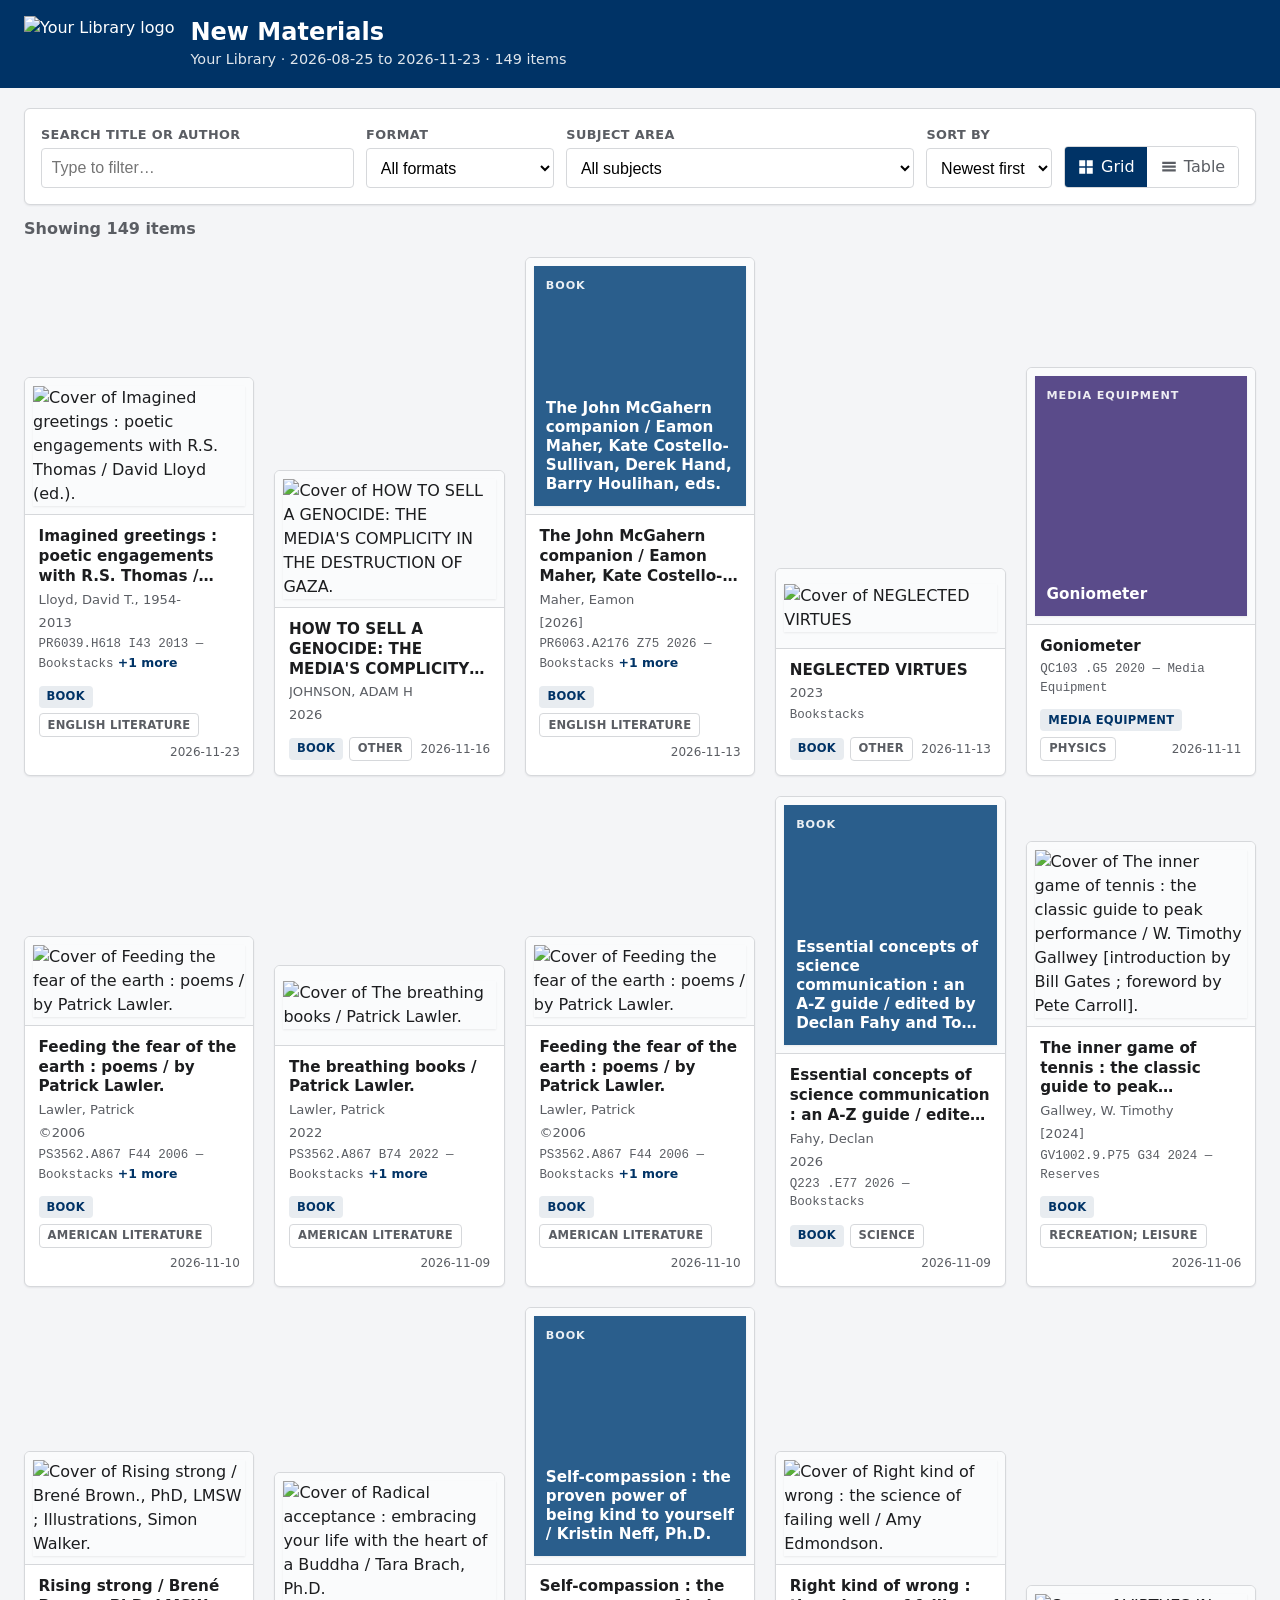
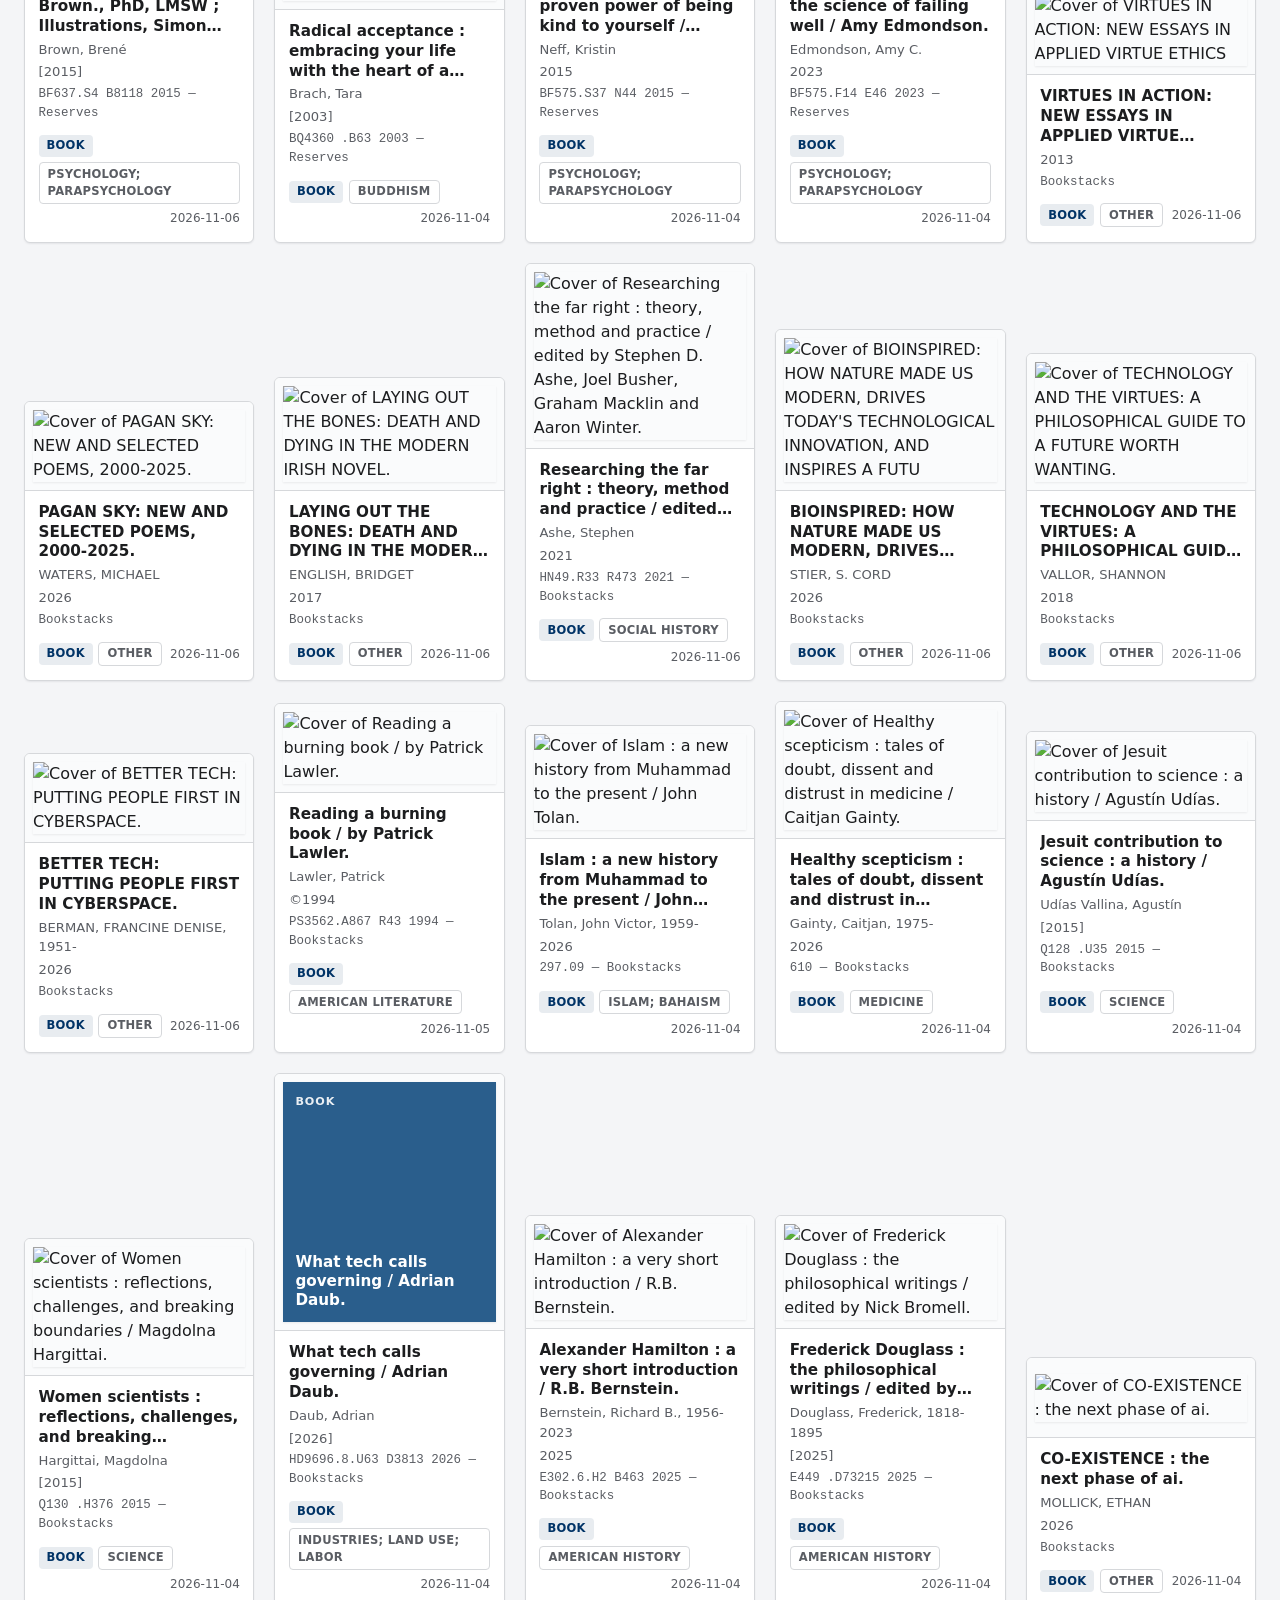
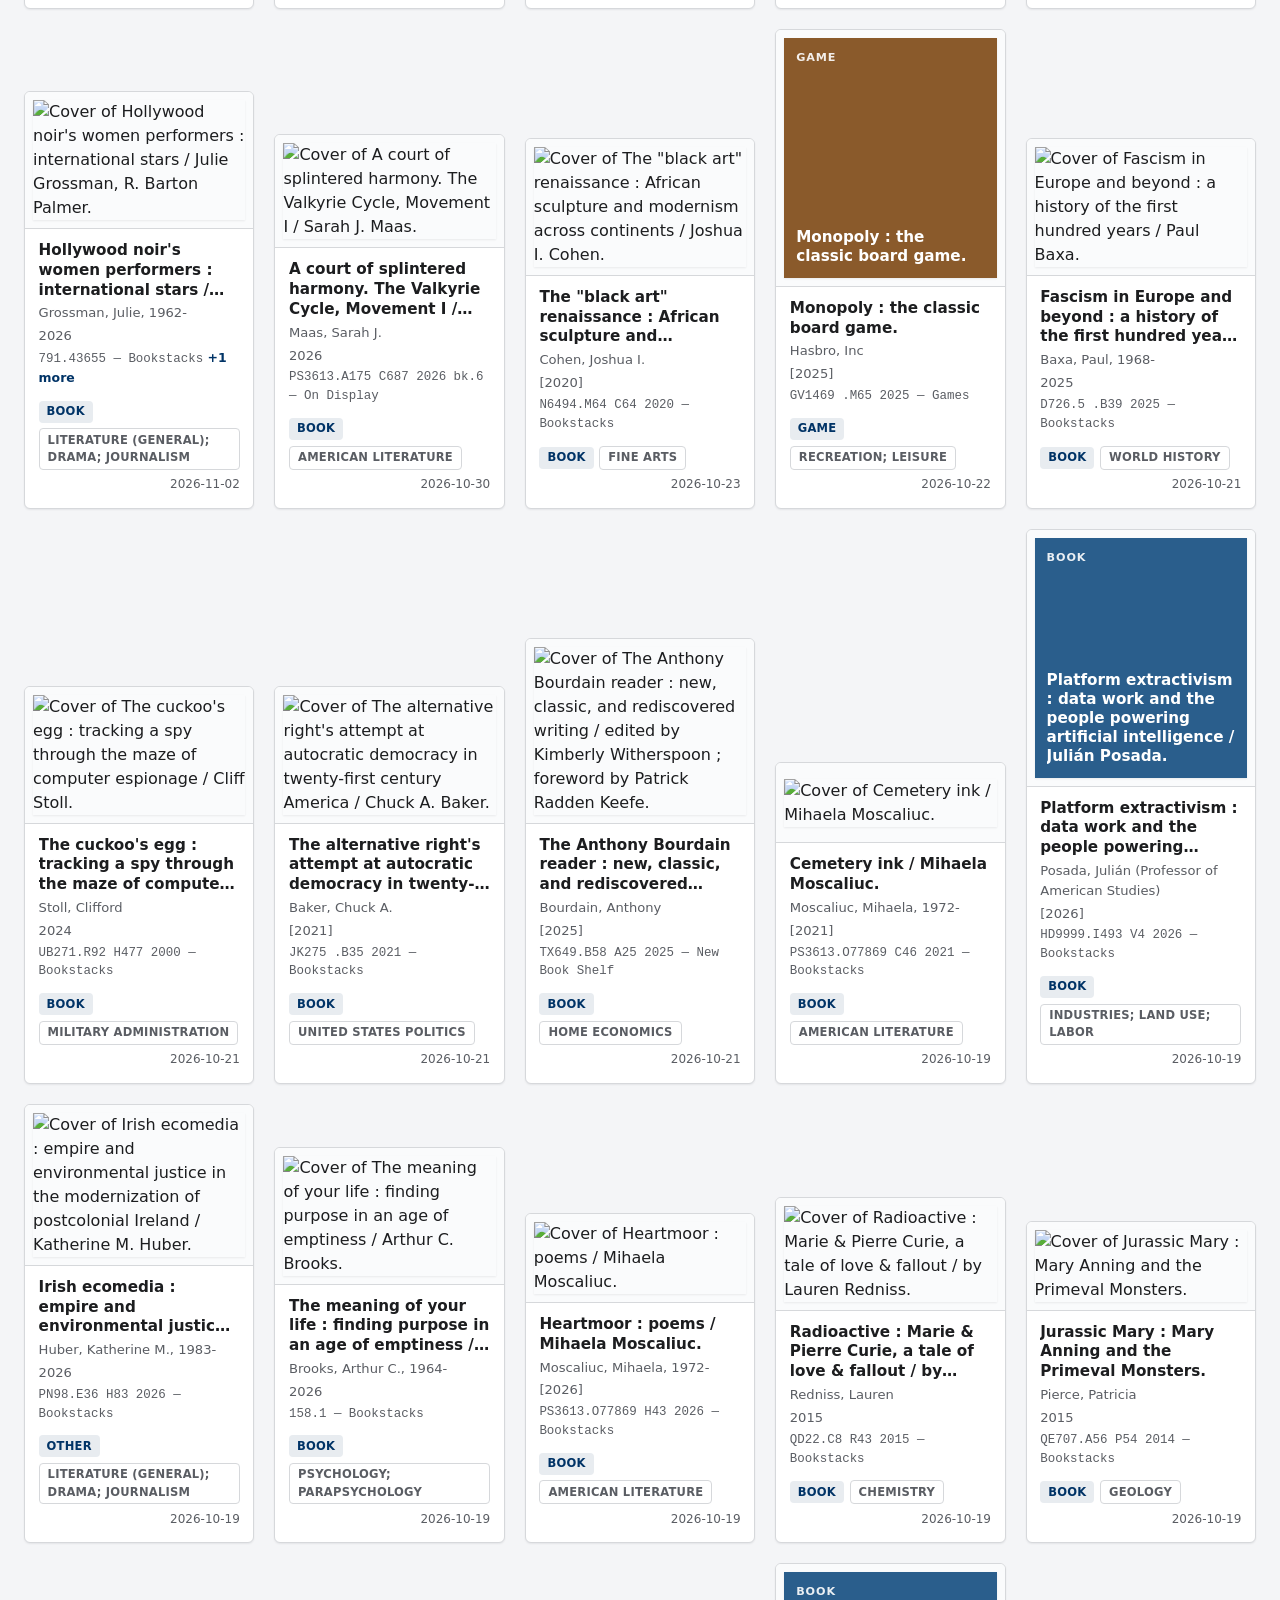
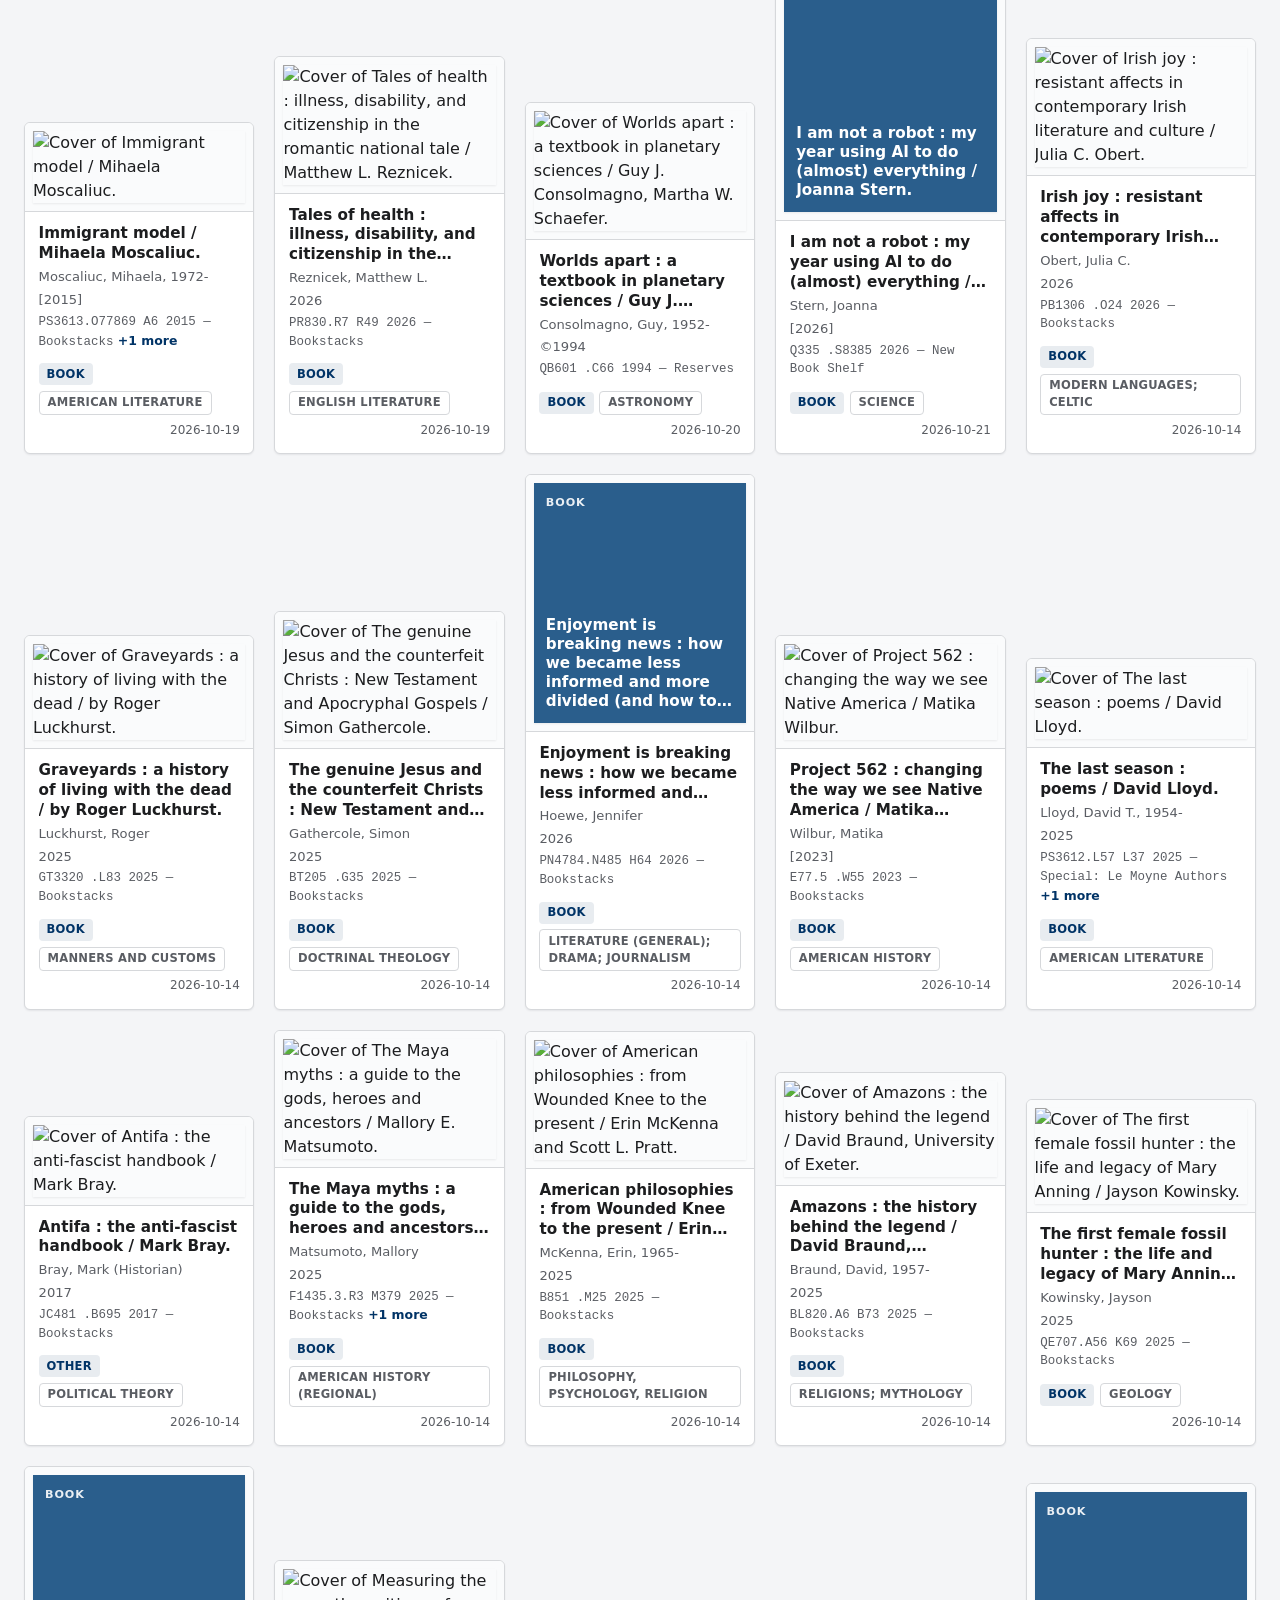
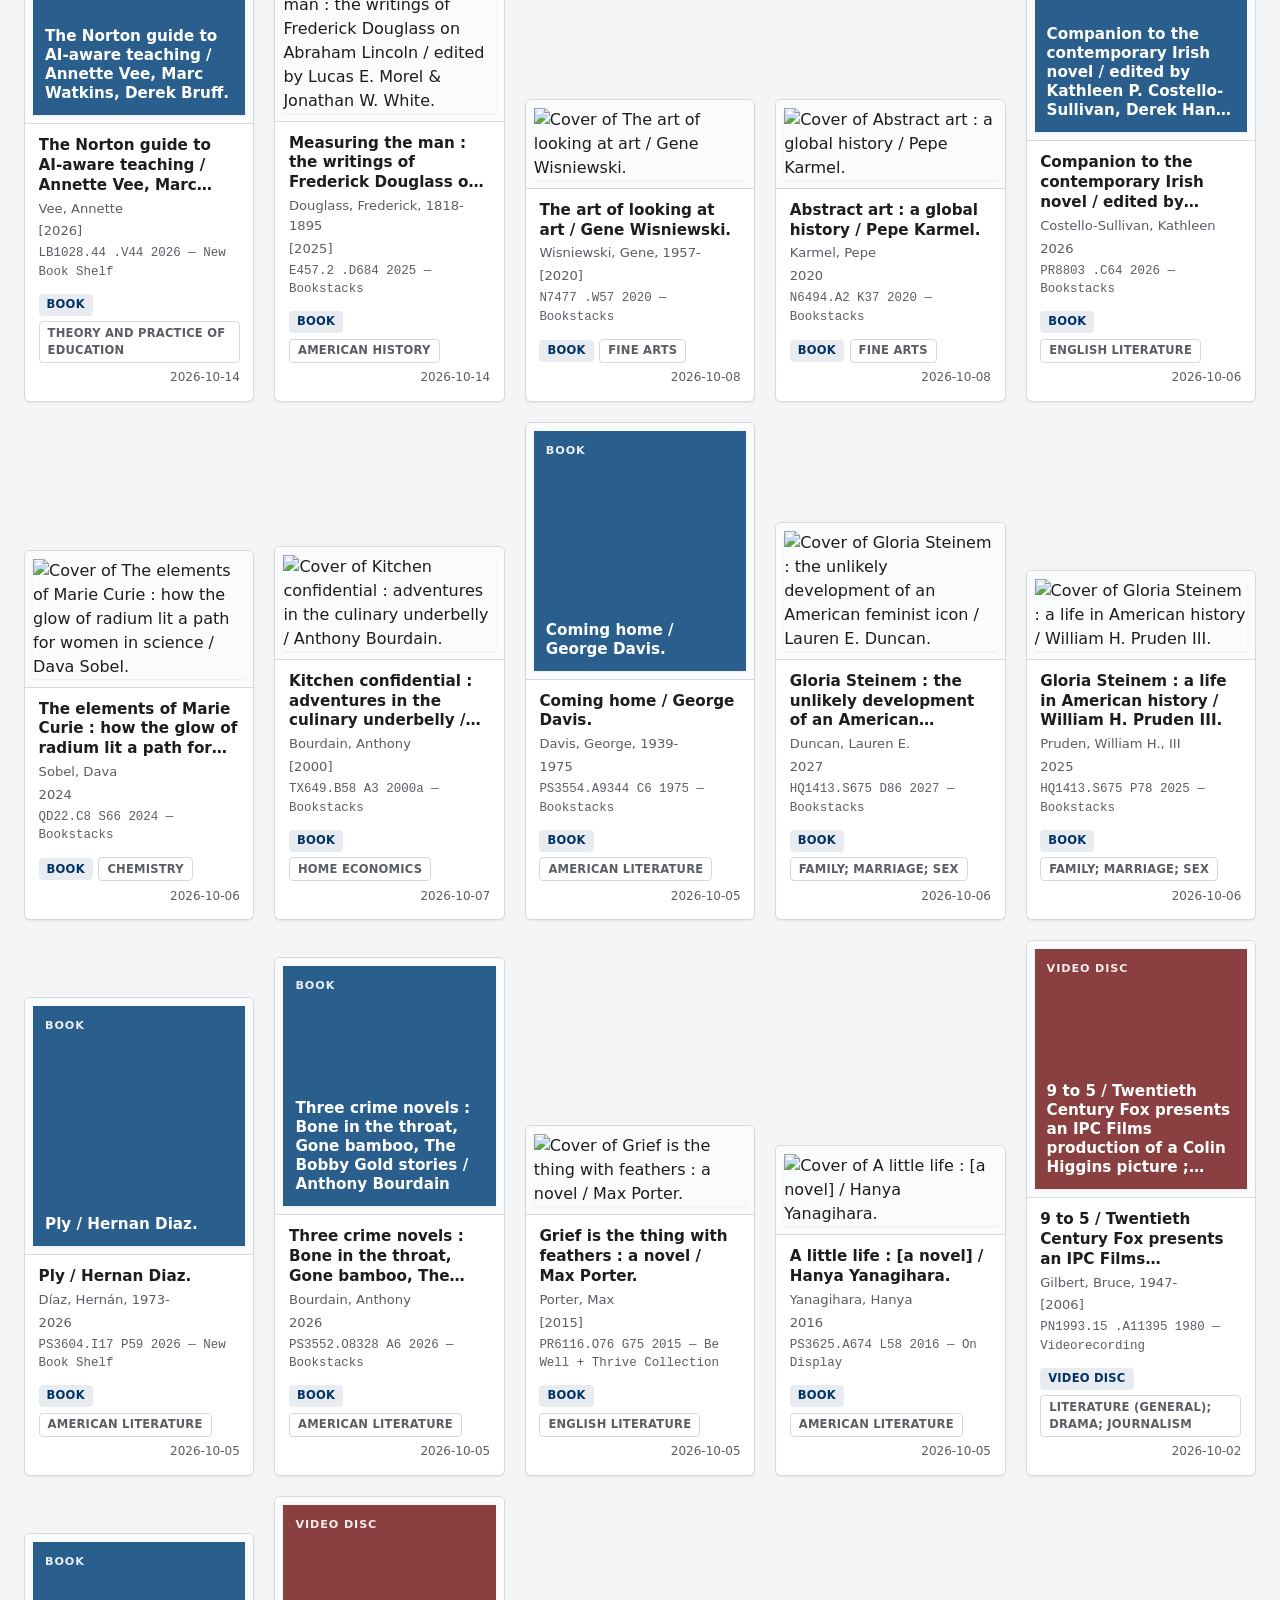
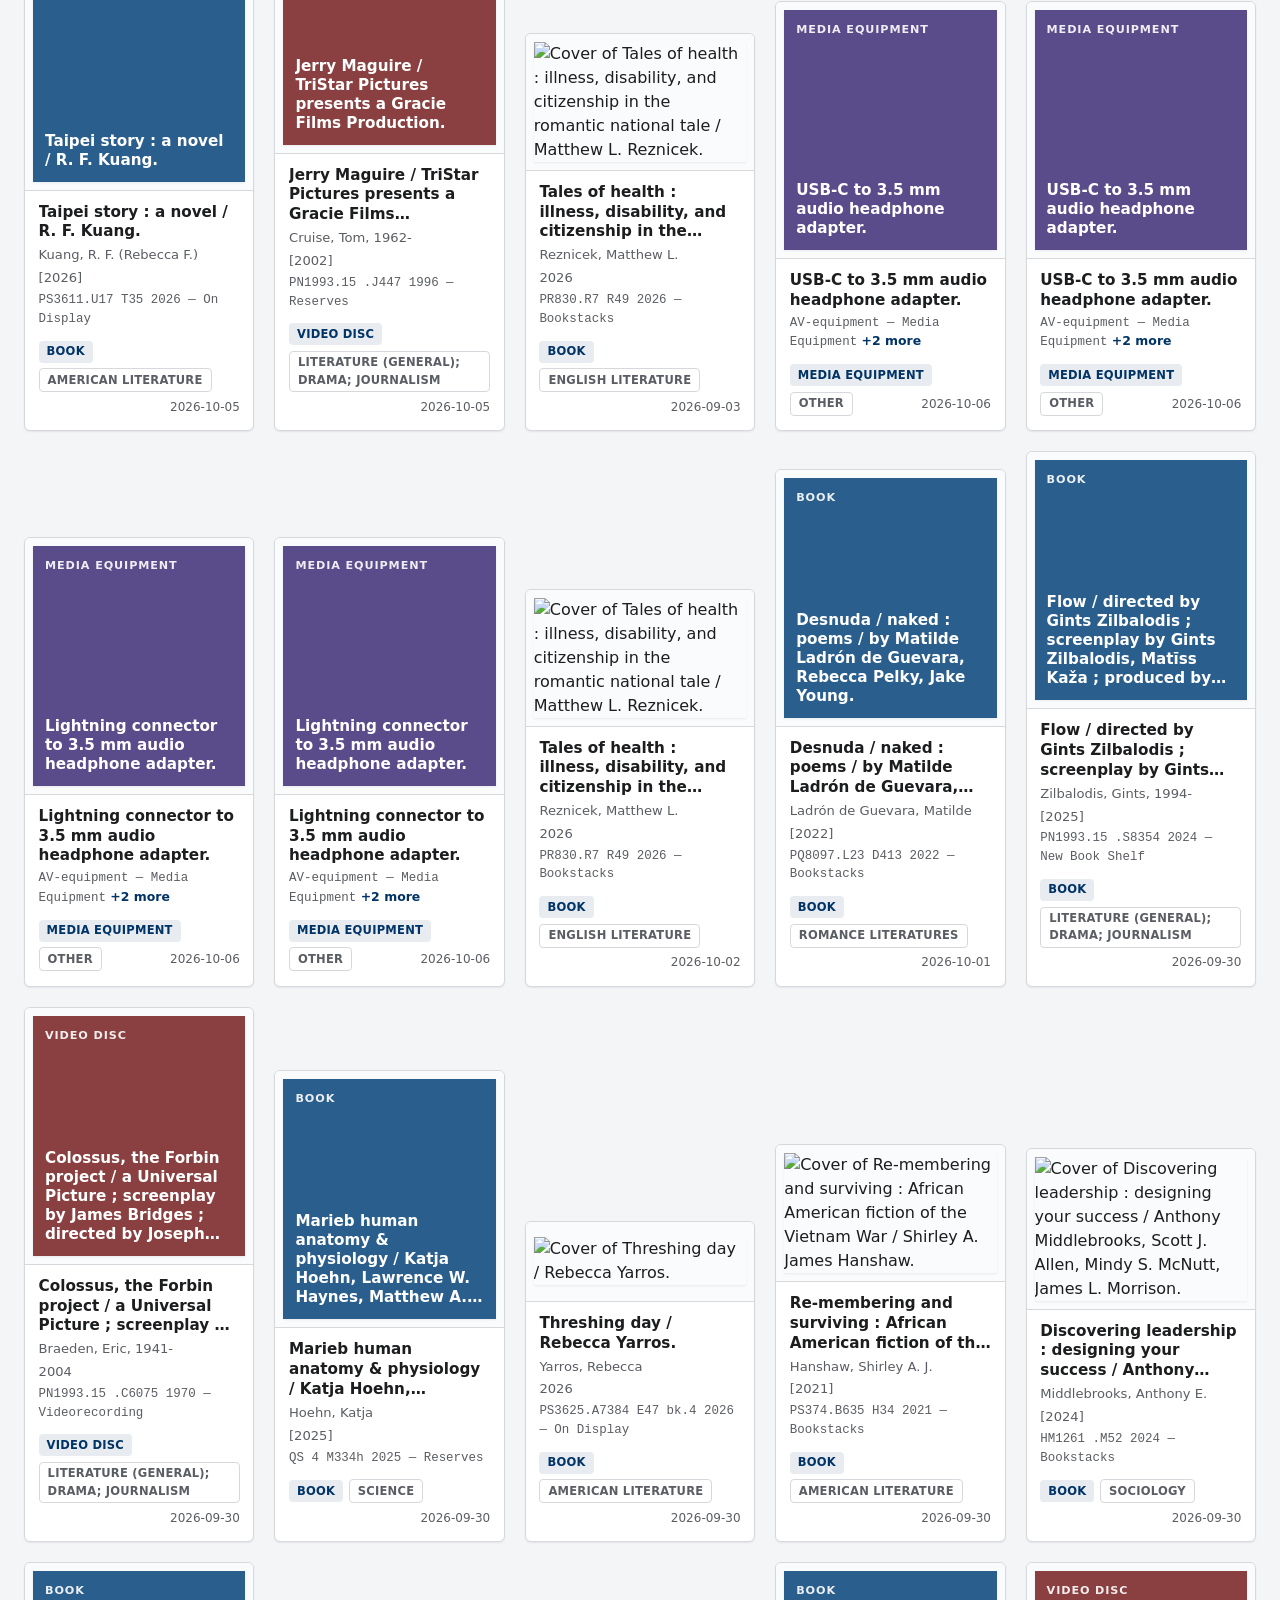
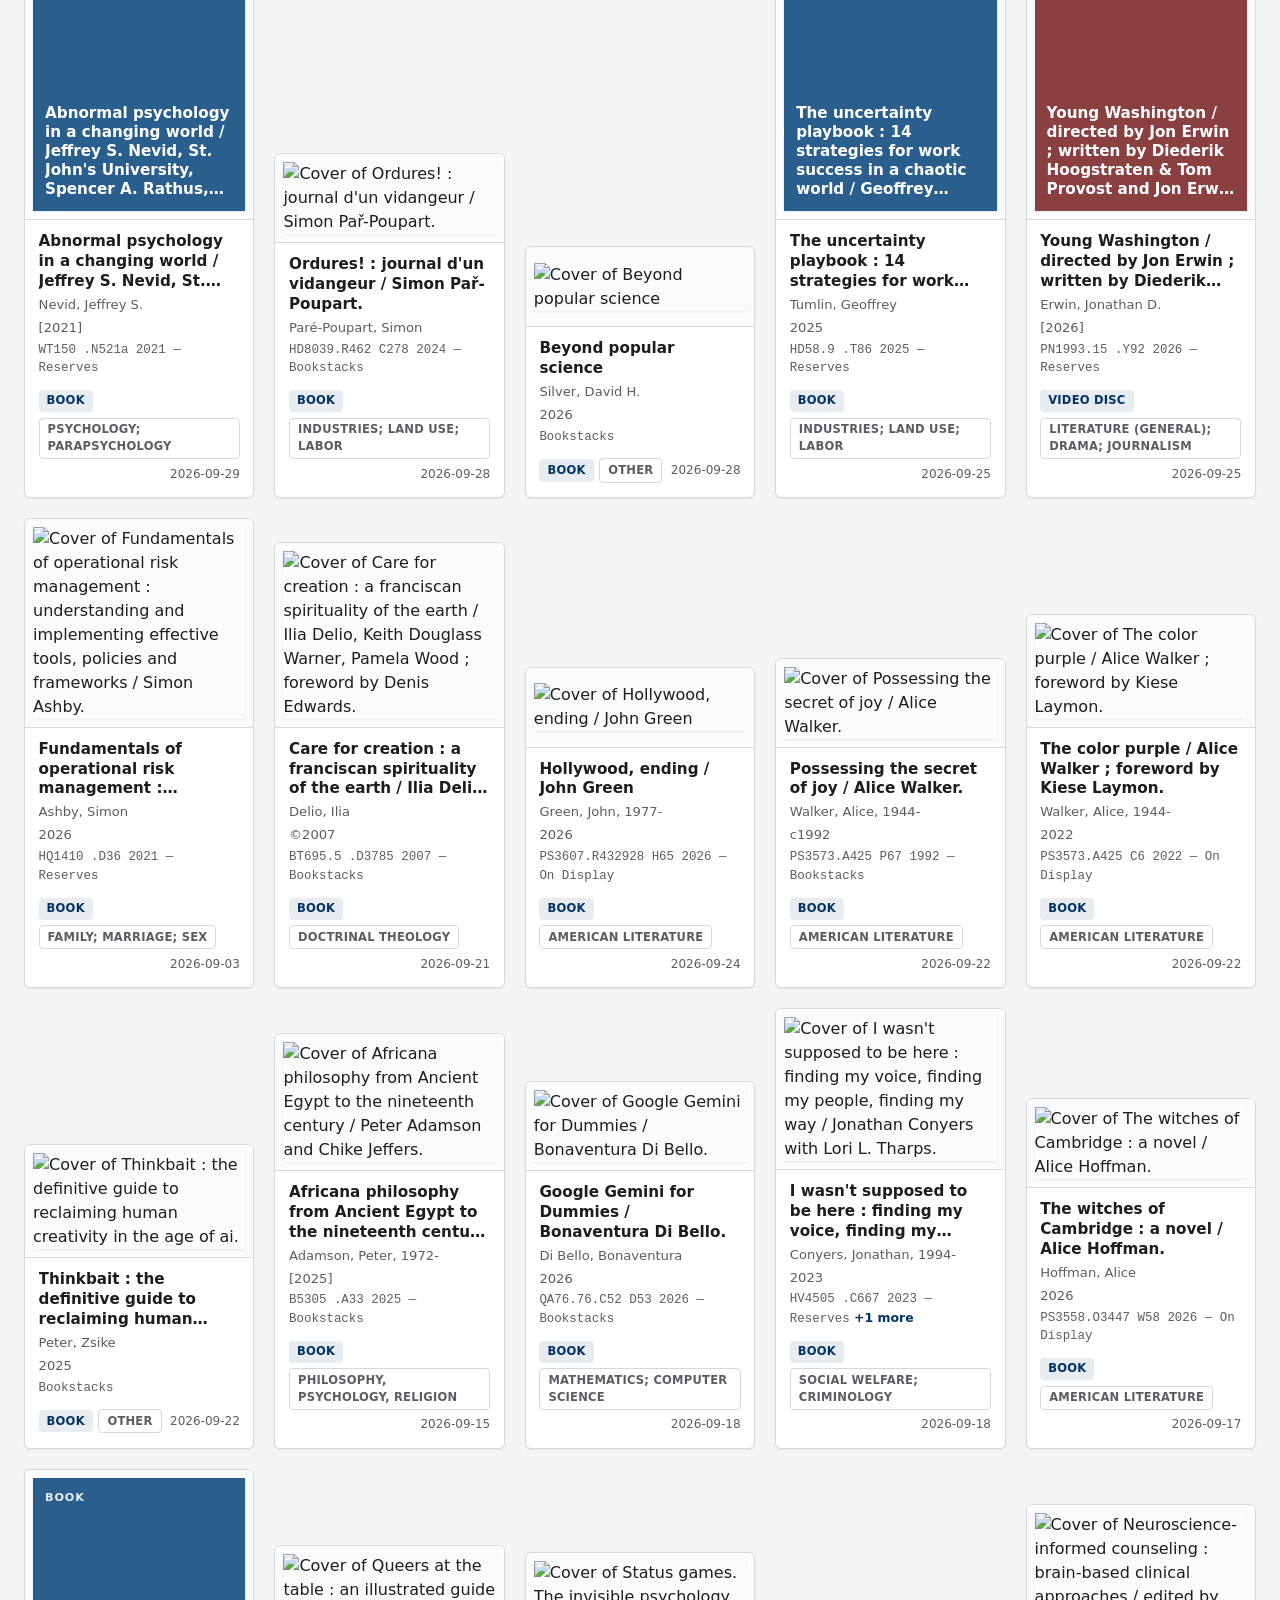
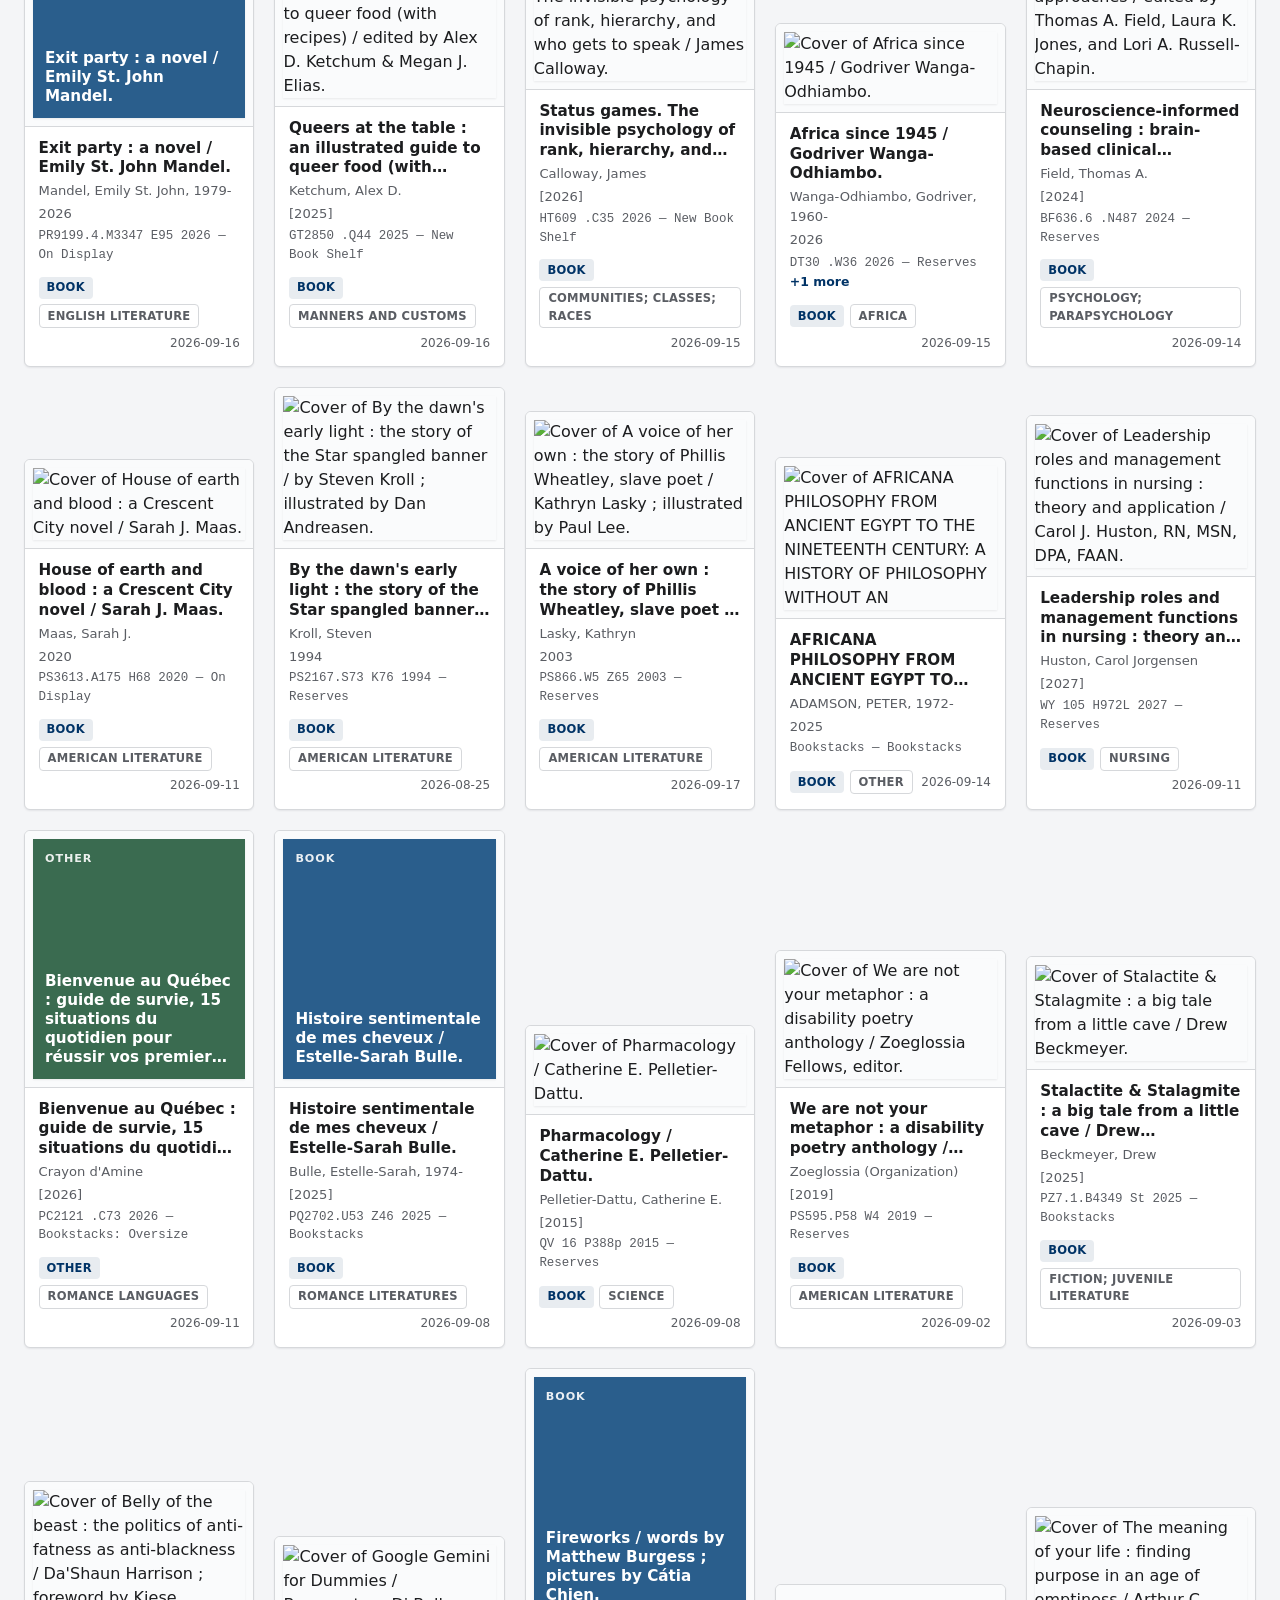
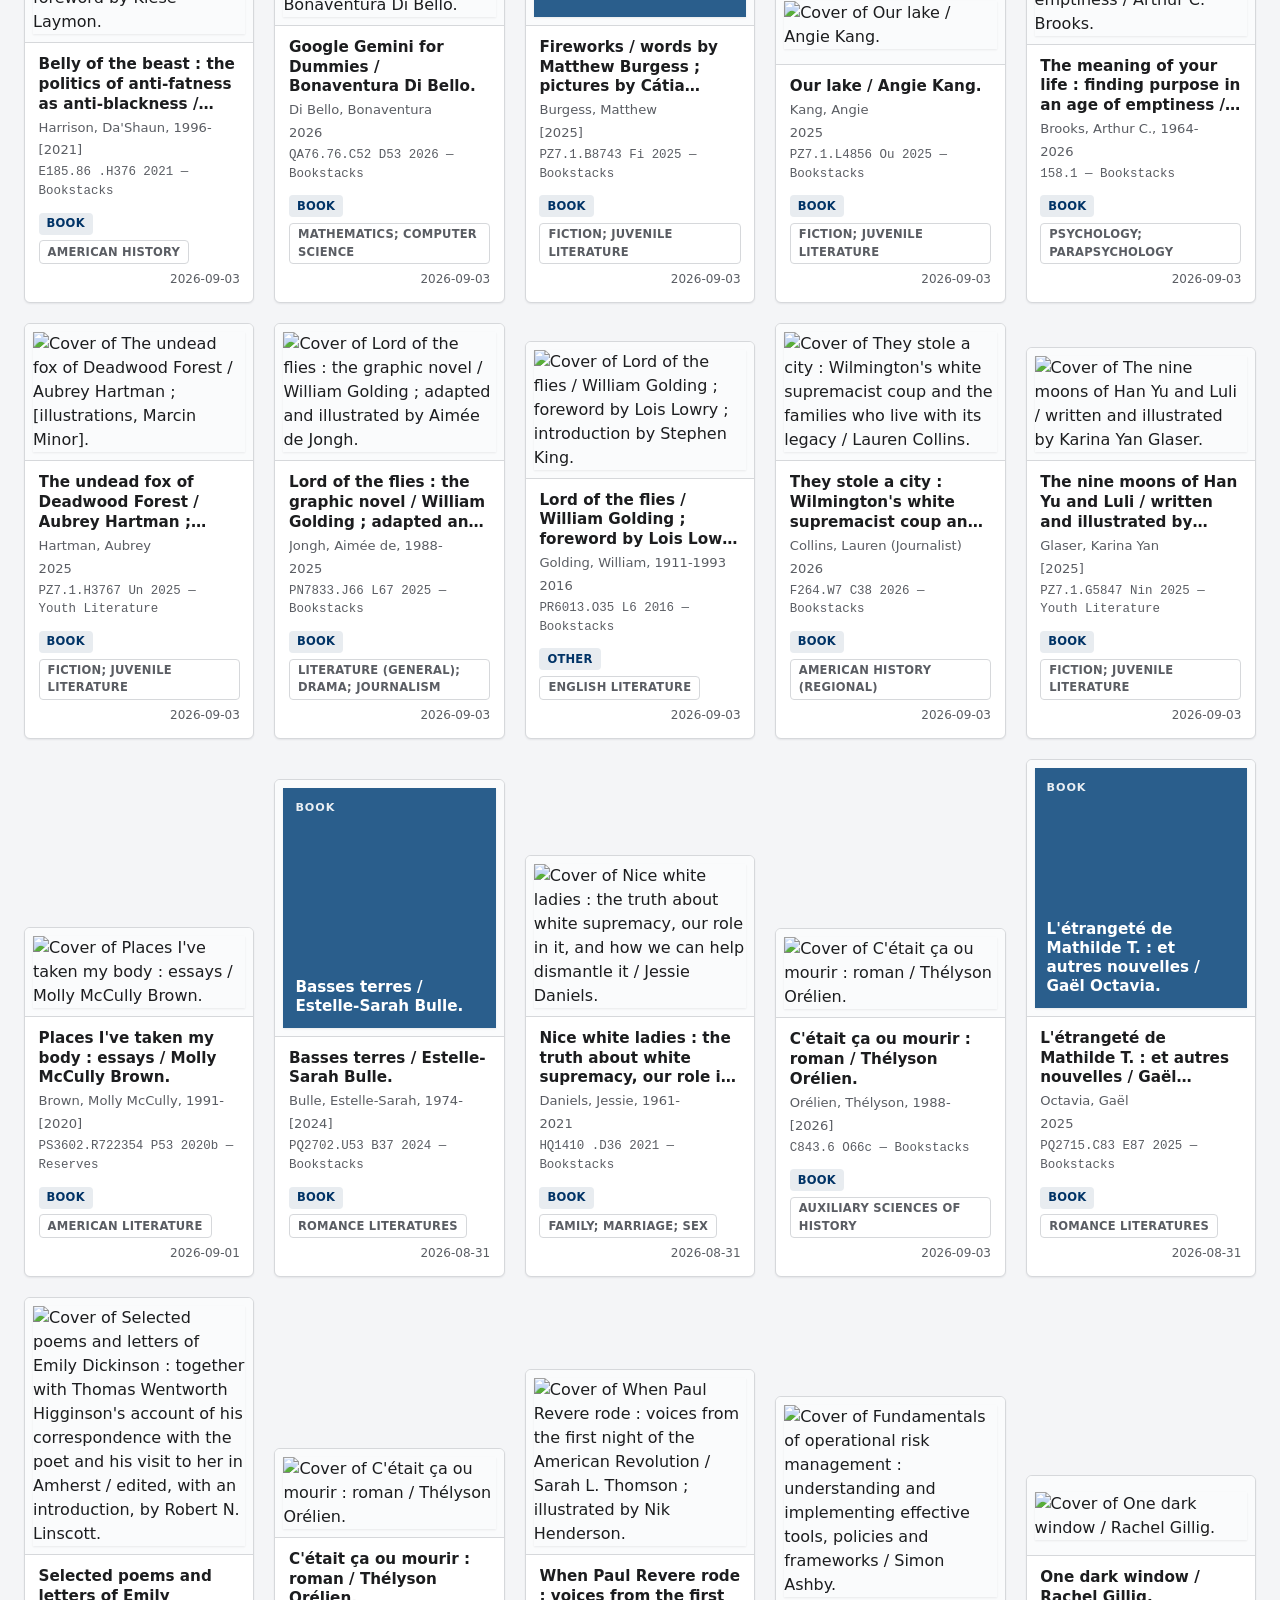
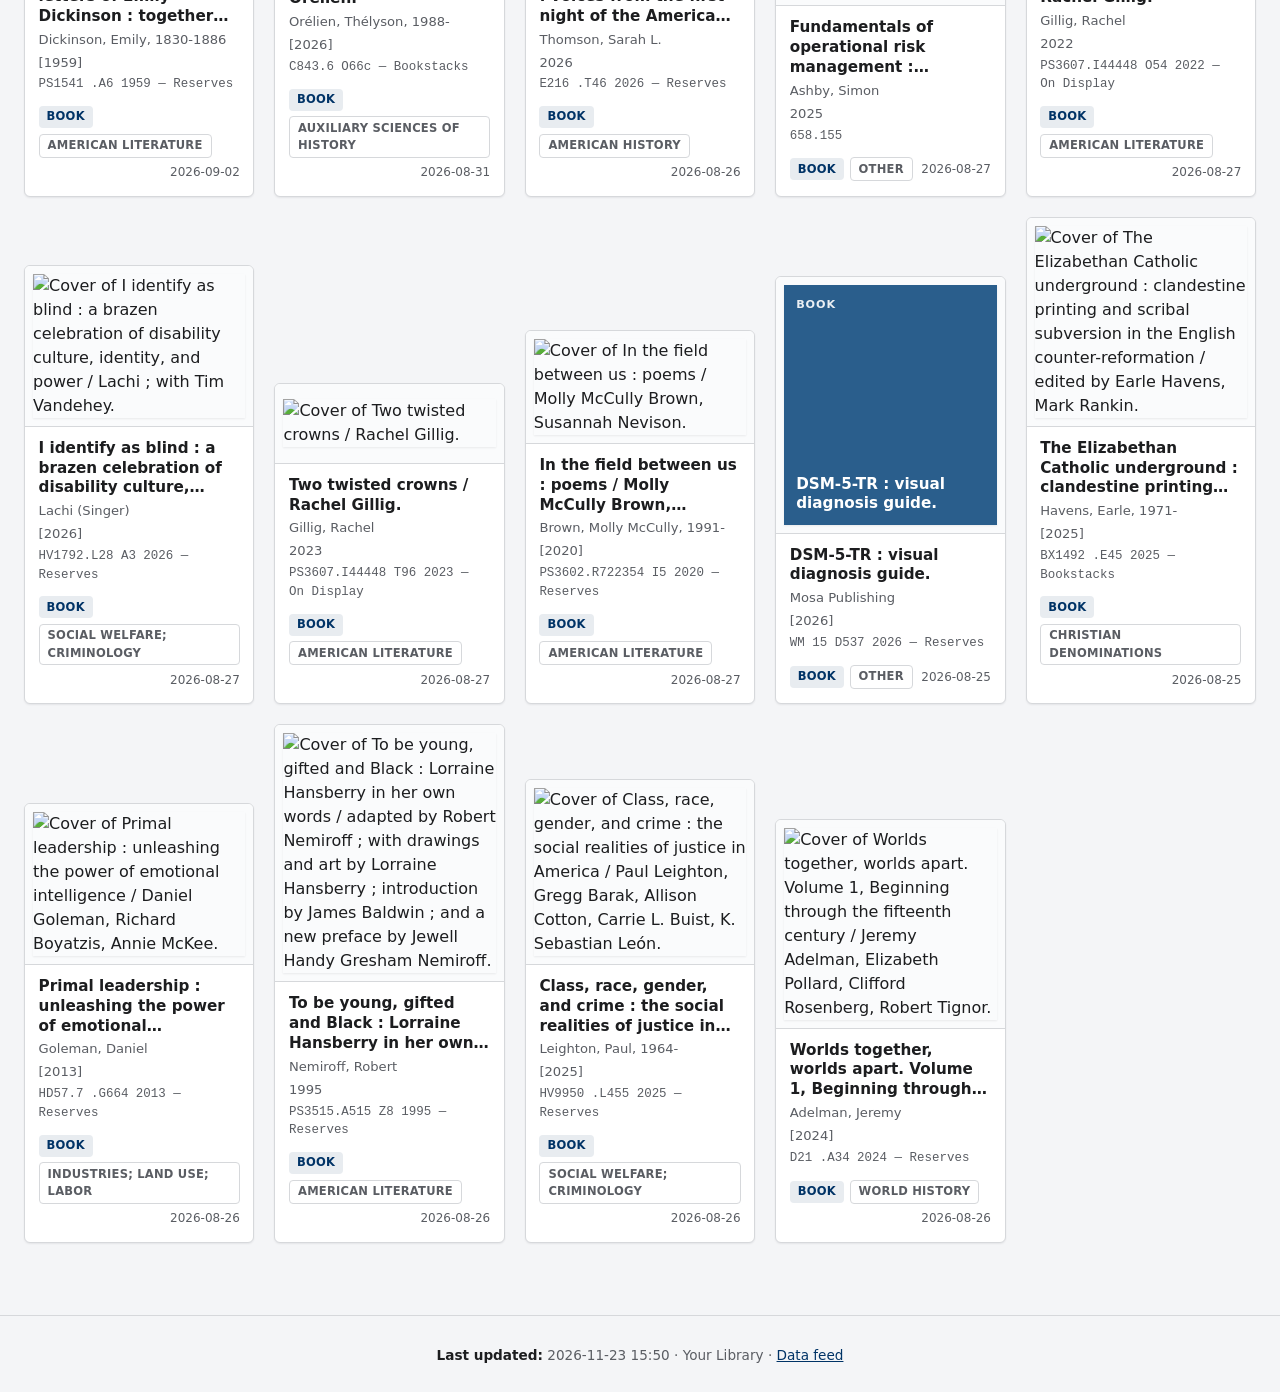
==== commit bb1b40d2: "Auto-update FOLIO data" ====
--- a/output/new-materials.html
+++ b/output/new-materials.html
@@ -26,9 +26,9 @@
       <h1>New Materials</h1>
       <p class="header-sub">
         Your Library &middot;
-        <span aria-label="date range">2026-08-24 to 2026-11-22</span>
+        <span aria-label="date range">2026-08-25 to 2026-11-23</span>
         &middot;
-        <span aria-label="total items">148 items</span>
+        <span aria-label="total items">149 items</span>
       </p>
     </div>
   </header>
@@ -49,7 +49,7 @@
         <select id="format-filter" aria-controls="materials-grid materials-table">
           <option value="all">All formats</option>
           
-          <option value="985f2a63-0c7f-4654-8b06-dc66f88a5b62">Book (134)</option>
+          <option value="985f2a63-0c7f-4654-8b06-dc66f88a5b62">Book (135)</option>
           
           <option value="71ca92ff-567d-416a-bc33-56cb0637c112">Game (1)</option>
           
@@ -69,9 +69,9 @@
           
           <option value="American Literature">American Literature (30)</option>
           
+          <option value="English Literature">English Literature (9)</option>
+          
           <option value="Literature (General); Drama; Journalism">Literature (General); Drama; Journalism (9)</option>
-          
-          <option value="English Literature">English Literature (8)</option>
           
           <option value="Psychology; Parapsychology">Psychology; Parapsychology (7)</option>
           
@@ -180,7 +180,7 @@
     
     <div class="status-row">
       <span class="results-count" id="results-count" aria-live="polite" aria-atomic="true">
-        Showing 148 items
+        Showing 149 items
       </span>
       <div class="active-filters" id="active-filters" aria-label="Active filters"></div>
       <button class="clear-filters" id="clear-filters" type="button" hidden>Clear all</button>
@@ -192,7 +192,7 @@
         <strong>JavaScript is required to view and filter materials.</strong>
         This page renders the list dynamically using a small bit of JavaScript.
         If you cannot enable scripting, the raw data is also available as JSON:
-        <a href="data/items.json">View 148 items as JSON</a>
+        <a href="data/items.json">View 149 items as JSON</a>
       </div>
     </noscript>
 
@@ -239,14 +239,14 @@
 
   <footer class="site-footer" role="contentinfo">
     <p>
-      <span class="updated">Last updated:</span> 2026-11-22 13:12
+      <span class="updated">Last updated:</span> 2026-11-23 15:50
       &middot; Your Library
       &middot; <a href="data/items.json">Data feed</a>
     </p>
   </footer>
 
   
-  <script type="application/json" id="items-data">{"generated_at":"2026-11-22 13:12","date_range":{"start":"2026-08-24","end":"2026-11-22"},"institution":"Your Library","total_count":148,"items":[{"id":"054d03cf-36c9-4bb2-ab04-4e535efe4c51","instance_id":"3be3386e-0dfe-4407-b4e6-b93fe59a5f96","title":"HOW TO SELL A GENOCIDE: THE MEDIA'S COMPLICITY IN THE DESTRUCTION OF GAZA.","author":"JOHNSON, ADAM H","publisher":"PLUTO","year":"2026","receipt_date":"2026-11-16","type_uuid":"985f2a63-0c7f-4654-8b06-dc66f88a5b62","type_label":"Book","subject_group":"Other","subjects":[],"call_number":"","holdings":[],"cover_url":"https://books.google.com/books/content?id=WxOa0QEACAAJ\u0026printsec=frontcover\u0026img=1\u0026zoom=5","placeholder_color":"#2a5e8c","eds_url":"https://openurl.ebsco.com/c/tsd3v2/openurl?sid=ebsco:plink\u0026id=ebsco:cat10692a:lmc.oai.edge.lemoyne.folio.ebsco.com.fs00001267.3be3386e.0dfe.4407.b4e6.b93fe59a5f96\u0026rft.isbn=9780745351650\u0026crl=f\u0026prompt=none","isbn":"9780745351650","oclc":null},{"id":"edc51b79-83f5-4392-84d1-9e9c77587acd","instance_id":"5b7f628e-359b-4c11-848c-9367d533ba10","title":"The John McGahern companion / Eamon Maher, Kate Costello-Sullivan, Derek Hand, Barry Houlihan, eds.","author":"Maher, Eamon","publisher":"Peter Lang","year":"[2026]","receipt_date":"2026-11-13","type_uuid":"985f2a63-0c7f-4654-8b06-dc66f88a5b62","type_label":"Book","subject_group":"English Literature","subjects":["McGahern, John, 1934-2006--Criticism and interpretation","English literature--Irish authors--History and criticism","Ireland--In literature","Irlande--Dans la littérature","McGahern, John, 1934-2006","English literature--Irish authors","Literature","Ireland","Criticism, interpretation, etc"],"call_number":"PR6063.A2176 Z75 2026","holdings":[{"call_number":"PR6063.A2176 Z75 2026","location":"Bookstacks","location_code":"","library":"","library_code":"","status":"In process","due_date":"","loan_type":"","barcode":"","material_type":""},{"call_number":"PR6063.A2176 Z75 2026","location":"Bookstacks","location_code":"","library":"","library_code":"","status":"In process","due_date":"","loan_type":"","barcode":"","material_type":""}],"cover_url":null,"placeholder_color":"#2a5e8c","eds_url":"https://openurl.ebsco.com/c/tsd3v2/openurl?sid=ebsco:plink\u0026id=ebsco:cat10692a:lmc.oai.edge.lemoyne.folio.ebsco.com.fs00001267.5b7f628e.359b.4c11.848c.9367d533ba10\u0026rft.isbn=2026016533\u0026rft.oclc=1587914798\u0026crl=f\u0026prompt=none","isbn":"2026016533","oclc":"1587914798"},{"id":"63ea48d0-0ef7-4f05-b17c-308a98209dac","instance_id":"6d713f9c-5678-4395-8ca1-c8872f637617","title":"NEGLECTED VIRTUES","author":"","publisher":"ROUTLEDGE","year":"2023","receipt_date":"2026-11-13","type_uuid":"985f2a63-0c7f-4654-8b06-dc66f88a5b62","type_label":"Book","subject_group":"Other","subjects":[],"call_number":"","holdings":[{"call_number":"","location":"Bookstacks","location_code":"","library":"","library_code":"","status":"In process","due_date":"","loan_type":"","barcode":"","material_type":""}],"cover_url":"https://books.google.com/books/content?id=q3KazgEACAAJ\u0026printsec=frontcover\u0026img=1\u0026zoom=5","placeholder_color":"#2a5e8c","eds_url":"https://openurl.ebsco.com/c/tsd3v2/openurl?sid=ebsco:plink\u0026id=ebsco:cat10692a:lmc.oai.edge.lemoyne.folio.ebsco.com.fs00001267.6d713f9c.5678.4395.8ca1.c8872f637617\u0026rft.isbn=9781032168289\u0026crl=f\u0026prompt=none","isbn":"9781032168289","oclc":null},{"id":"c079de61-9204-4fd2-bf70-8777235bf16d","instance_id":"1aa3fcb7-7ca5-4f72-8514-0a44bee10ff9","title":"Goniometer","author":"","publisher":"EMI","year":"","receipt_date":"2026-11-11","type_uuid":"e186d6f0-cbda-44ed-bb52-a4219d66feb0","type_label":"Media equipment","subject_group":"Physics","subjects":["Goniometer"],"call_number":"QC103 .G5 2020","holdings":[{"call_number":"QC103 .G5 2020","location":"Media Equipment","location_code":"","library":"","library_code":"","status":"Available","due_date":"","loan_type":"","barcode":"30431003709269","material_type":""}],"cover_url":null,"placeholder_color":"#5a4b8a","eds_url":"https://openurl.ebsco.com/c/tsd3v2/openurl?sid=ebsco:plink\u0026id=ebsco:cat10692a:lmc.oai.edge.lemoyne.folio.ebsco.com.fs00001267.1aa3fcb7.7ca5.4f72.8514.0a44bee10ff9\u0026crl=f\u0026prompt=none","isbn":null,"oclc":null},{"id":"f91d8652-8a6f-4324-85c9-40cd22bb6827","instance_id":"c6885dd9-1dc6-4608-9852-d45b5a1bb6ad","title":"Feeding the fear of the earth : poems / by Patrick Lawler.","author":"Lawler, Patrick","publisher":"Many Mountains Moving Press","year":"©2006","receipt_date":"2026-11-10","type_uuid":"985f2a63-0c7f-4654-8b06-dc66f88a5b62","type_label":"Book","subject_group":"American Literature","subjects":["American poetry--21st century","American poetry","2000-2099","Poetry","poetry","Poetry","Poésie"],"call_number":"PS3562.A867 F44 2006","holdings":[{"call_number":"PS3562.A867 F44 2006","location":"Bookstacks","location_code":"","library":"","library_code":"","status":"In process","due_date":"","loan_type":"","barcode":"","material_type":""},{"call_number":"PS3562.A867 F44 2006","location":"Bookstacks","location_code":"","library":"","library_code":"","status":"In process","due_date":"","loan_type":"","barcode":"","material_type":""}],"cover_url":"https://books.google.com/books/content?id=PuFlAAAAMAAJ\u0026printsec=frontcover\u0026img=1\u0026zoom=5","placeholder_color":"#2a5e8c","eds_url":"https://openurl.ebsco.com/c/tsd3v2/openurl?sid=ebsco:plink\u0026id=ebsco:cat10692a:lmc.oai.edge.lemoyne.folio.ebsco.com.fs00001267.c6885dd9.1dc6.4608.9852.d45b5a1bb6ad\u0026rft.isbn=9781886976184\u0026rft.oclc=69661745\u0026crl=f\u0026prompt=none","isbn":"9781886976184","oclc":"69661745"},{"id":"c2d459f1-7a02-4814-bea9-eb9934491097","instance_id":"a5cf854b-5a45-480d-8039-da911982ae80","title":"The breathing books / Patrick Lawler.","author":"Lawler, Patrick","publisher":"Tiger Bark Press","year":"2022","receipt_date":"2026-11-09","type_uuid":"985f2a63-0c7f-4654-8b06-dc66f88a5b62","type_label":"Book","subject_group":"American Literature","subjects":["Poetry","Poésie","poetry","Poetry","poetry","Poetry","Poésie"],"call_number":"PS3562.A867 B74 2022","holdings":[{"call_number":"PS3562.A867 B74 2022","location":"Bookstacks","location_code":"","library":"","library_code":"","status":"In process","due_date":"","loan_type":"","barcode":"","material_type":""},{"call_number":"PS3562.A867 B74 2022","location":"Bookstacks","location_code":"","library":"","library_code":"","status":"In process","due_date":"","loan_type":"","barcode":"","material_type":""}],"cover_url":"https://books.google.com/books/content?id=Jf_tzwEACAAJ\u0026printsec=frontcover\u0026img=1\u0026zoom=5","placeholder_color":"#2a5e8c","eds_url":"https://openurl.ebsco.com/c/tsd3v2/openurl?sid=ebsco:plink\u0026id=ebsco:cat10692a:lmc.oai.edge.lemoyne.folio.ebsco.com.fs00001267.a5cf854b.5a45.480d.8039.da911982ae80\u0026rft.oclc=1379831554\u0026crl=f\u0026prompt=none","isbn":null,"oclc":"1379831554"},{"id":"c8480213-ceaa-4a24-8143-2f2b20b53ce7","instance_id":"c6885dd9-1dc6-4608-9852-d45b5a1bb6ad","title":"Feeding the fear of the earth : poems / by Patrick Lawler.","author":"Lawler, Patrick","publisher":"Many Mountains Moving Press","year":"©2006","receipt_date":"2026-11-10","type_uuid":"985f2a63-0c7f-4654-8b06-dc66f88a5b62","type_label":"Book","subject_group":"American Literature","subjects":["American poetry--21st century","American poetry","2000-2099","Poetry","poetry","Poetry","Poésie"],"call_number":"PS3562.A867 F44 2006","holdings":[{"call_number":"PS3562.A867 F44 2006","location":"Bookstacks","location_code":"","library":"","library_code":"","status":"In process","due_date":"","loan_type":"","barcode":"","material_type":""},{"call_number":"PS3562.A867 F44 2006","location":"Bookstacks","location_code":"","library":"","library_code":"","status":"In process","due_date":"","loan_type":"","barcode":"","material_type":""}],"cover_url":"https://books.google.com/books/content?id=PuFlAAAAMAAJ\u0026printsec=frontcover\u0026img=1\u0026zoom=5","placeholder_color":"#2a5e8c","eds_url":"https://openurl.ebsco.com/c/tsd3v2/openurl?sid=ebsco:plink\u0026id=ebsco:cat10692a:lmc.oai.edge.lemoyne.folio.ebsco.com.fs00001267.c6885dd9.1dc6.4608.9852.d45b5a1bb6ad\u0026rft.isbn=9781886976184\u0026rft.oclc=69661745\u0026crl=f\u0026prompt=none","isbn":"9781886976184","oclc":"69661745"},{"id":"881b956a-2e7e-49a7-9673-13c08d73f293","instance_id":"10307cae-c899-497e-af96-6260714e724e","title":"Essential concepts of science communication : an A-Z guide / edited by Declan Fahy and Todd P. Newman.","author":"Fahy, Declan","publisher":"Routledge","year":"2026","receipt_date":"2026-11-09","type_uuid":"985f2a63-0c7f-4654-8b06-dc66f88a5b62","type_label":"Book","subject_group":"Science","subjects":["Communication in science","Information scientifique","Communication in science"],"call_number":"Q223 .E77 2026","holdings":[{"call_number":"Q223 .E77 2026","location":"Bookstacks","location_code":"","library":"","library_code":"","status":"Available","due_date":"","loan_type":"","barcode":"30431003712644","material_type":""}],"cover_url":null,"placeholder_color":"#2a5e8c","eds_url":"https://openurl.ebsco.com/c/tsd3v2/openurl?sid=ebsco:plink\u0026id=ebsco:cat10692a:lmc.oai.edge.lemoyne.folio.ebsco.com.fs00001267.10307cae.c899.497e.af96.6260714e724e\u0026rft.isbn=2026004762\u0026rft.oclc=1564131668\u0026crl=f\u0026prompt=none","isbn":"2026004762","oclc":"1564131668"},{"id":"b9e2bbd3-77a4-4a35-8891-6b864c345d25","instance_id":"3b4372ac-76e1-441b-8543-c6e34252f92d","title":"The inner game of tennis : the classic guide to peak performance / W. Timothy Gallwey [introduction by Bill Gates ; foreword by Pete Carroll].","author":"Gallwey, W. Timothy","publisher":"Random House","year":"[2024]","receipt_date":"2026-11-06","type_uuid":"985f2a63-0c7f-4654-8b06-dc66f88a5b62","type_label":"Book","subject_group":"Recreation; Leisure","subjects":["Tennis--Psychological aspects","Tennis--Aspect psychologique","Tennis--Psychological aspects"],"call_number":"GV1002.9.P75 G34 2024","holdings":[{"call_number":"GV1002.9.P75 G34 2024","location":"Reserves","location_code":"","library":"","library_code":"","status":"Available","due_date":"","loan_type":"","barcode":"30431003712834","material_type":""}],"cover_url":"https://books.google.com/books/content?id=8WfeEAAAQBAJ\u0026printsec=frontcover\u0026img=1\u0026zoom=5\u0026edge=curl","placeholder_color":"#2a5e8c","eds_url":"https://openurl.ebsco.com/c/tsd3v2/openurl?sid=ebsco:plink\u0026id=ebsco:cat10692a:lmc.oai.edge.lemoyne.folio.ebsco.com.fs00001267.3b4372ac.76e1.441b.8543.c6e34252f92d\u0026rft.isbn=2023496752\u0026rft.oclc=1436558857\u0026crl=f\u0026prompt=none","isbn":"2023496752","oclc":"1436558857"},{"id":"ccd9129f-9a6a-4c79-86e8-d20160afb8b1","instance_id":"720bde8d-1a59-4ca3-9ae9-0d93954012b8","title":"Rising strong / Brené Brown., PhD, LMSW ; Illustrations, Simon Walker.","author":"Brown, Brené","publisher":"Spiegel \u0026 Grau","year":"[2015]","receipt_date":"2026-11-06","type_uuid":"985f2a63-0c7f-4654-8b06-dc66f88a5b62","type_label":"Book","subject_group":"Psychology; Parapsychology","subjects":["Self-actualization (Psychology)","Courage","Self-perception","Self-actualization (Psychology.)","Courage","Self Concept","Courage","Perception de soi","SELF-HELP--Motivational \u0026 Inspirational","PSYCHOLOGY--Emotions","BUSINESS \u0026 ECONOMICS--Motivational","Self-perception","Courage","Self-actualization (Psychology)","Psykologi","Motivation","Självförverkligande","Self-realization","SELF-HELP / Motivational \u0026 Inspirational","PSYCHOLOGY / Emotions","BUSINESS \u0026 ECONOMICS / Motivational"],"call_number":"BF637.S4 B8118 2015","holdings":[{"call_number":"BF637.S4 B8118 2015","location":"Reserves","location_code":"","library":"","library_code":"","status":"Available","due_date":"","loan_type":"","barcode":"30431003712842","material_type":""}],"cover_url":"https://books.google.com/books/content?id=GxZDDgAAQBAJ\u0026printsec=frontcover\u0026img=1\u0026zoom=5\u0026edge=curl","placeholder_color":"#2a5e8c","eds_url":"https://openurl.ebsco.com/c/tsd3v2/openurl?sid=ebsco:plink\u0026id=ebsco:cat10692a:lmc.oai.edge.lemoyne.folio.ebsco.com.fs00001267.720bde8d.1a59.4ca3.9ae9.0d93954012b8\u0026rft.isbn=2015010832\u0026rft.oclc=909776909\u0026crl=f\u0026prompt=none","isbn":"2015010832","oclc":"909776909"},{"id":"3ee959bf-7204-49ac-a764-9de3dd5671a9","instance_id":"236ce2e9-11b2-4623-9a9a-ce184c5c651c","title":"Radical acceptance : embracing your life with the heart of a Buddha / Tara Brach, Ph.D.","author":"Brach, Tara","publisher":"Bantam Books","year":"[2003]","receipt_date":"2026-11-04","type_uuid":"985f2a63-0c7f-4654-8b06-dc66f88a5b62","type_label":"Book","subject_group":"Buddhism","subjects":["Compassion--Religious aspects--Buddhism","Self-acceptance--Religious aspects--Buddhism","Spiritual life--Buddhism","Self-perception","Buddhism","Self Concept","Buddhism","Spiritual Therapies--methods","Compassion--Aspect religieux--Bouddhisme","Acceptation de soi--Aspect religieux--Bouddhisme","Vie spirituelle--Bouddhisme","Perception de soi","Bouddhisme","Buddhism","Self-perception","Self-acceptance--Religious aspects--Buddhism","Compassion--Religious aspects--Buddhism","Spiritual life--Buddhism","Consolation","Self-acceptance--Religious aspects","Spiritual life","Popular Work","Nonfiction","Self-help publications","Livres de croissance personnelle"],"call_number":"BQ4360 .B63 2003","holdings":[{"call_number":"BQ4360 .B63 2003","location":"Reserves","location_code":"","library":"","library_code":"","status":"Available","due_date":"","loan_type":"","barcode":"30431003713089","material_type":""}],"cover_url":"https://books.google.com/books/content?id=b3-LDQAAQBAJ\u0026printsec=frontcover\u0026img=1\u0026zoom=5\u0026edge=curl","placeholder_color":"#2a5e8c","eds_url":"https://openurl.ebsco.com/c/tsd3v2/openurl?sid=ebsco:plink\u0026id=ebsco:cat10692a:lmc.oai.edge.lemoyne.folio.ebsco.com.fs00001267.236ce2e9.11b2.4623.9a9a.ce184c5c651c\u0026rft.isbn=2002043794\u0026rft.oclc=51281136\u0026crl=f\u0026prompt=none","isbn":"2002043794","oclc":"51281136"},{"id":"9673a20a-c846-4967-a6e9-cbc8574e53b1","instance_id":"9ffa5475-8494-4613-9e2b-bab3e3159372","title":"Self-compassion : the proven power of being kind to yourself / Kristin Neff, Ph.D.","author":"Neff, Kristin","publisher":"William Morrow, an imprint of HarperCollins Publishers","year":"2015","receipt_date":"2026-11-04","type_uuid":"985f2a63-0c7f-4654-8b06-dc66f88a5b62","type_label":"Book","subject_group":"Psychology; Parapsychology","subjects":["Self-acceptance","Compassion","Security (Psychology)","Self-perception","Self-care, Health","Security (Psychology.)","Self-acceptance","Empathy","Self Concept","Self Care","Acceptation de soi","Compassion","Insécurité","Empathie","Perception de soi","Autothérapie","empathy","Self-perception","Self-care, Health","Compassion","Security (Psychology)","Self-acceptance"],"call_number":"BF575.S37 N44 2015","holdings":[{"call_number":"BF575.S37 N44 2015","location":"Reserves","location_code":"","library":"","library_code":"","status":"Available","due_date":"","loan_type":"","barcode":"30431003713345","material_type":""}],"cover_url":null,"placeholder_color":"#2a5e8c","eds_url":"https://openurl.ebsco.com/c/tsd3v2/openurl?sid=ebsco:plink\u0026id=ebsco:cat10692a:lmc.oai.edge.lemoyne.folio.ebsco.com.fs00001267.9ffa5475.8494.4613.9e2b.bab3e3159372\u0026rft.isbn=2010047190\u0026rft.oclc=779699502\u0026crl=f\u0026prompt=none","isbn":"2010047190","oclc":"779699502"},{"id":"bb2c00d2-04fa-4d4f-8c04-4f808411f82d","instance_id":"1f848b86-7fda-43c0-8bc9-a3b2cbea3648","title":"Right kind of wrong : the science of failing well / Amy Edmondson.","author":"Edmondson, Amy C.","publisher":"Atria Books","year":"2023","receipt_date":"2026-11-04","type_uuid":"985f2a63-0c7f-4654-8b06-dc66f88a5b62","type_label":"Book","subject_group":"Psychology; Parapsychology","subjects":["Failure (Psychology)","Psychology, Industrial","Organizational learning--Psychological aspects","Échec","Psychologie du travail","Apprentissage organisationnel--Aspect psychologique","PSYCHOLOGY / Industrial \u0026 Organizational Psychology","Failure (Psychology)","Psychology, Industrial","PSYCHOLOGY / Industrial \u0026 Organizational Psychology","Self-help publications","Livres de croissance personnelle"],"call_number":"BF575.F14 E46 2023","holdings":[{"call_number":"BF575.F14 E46 2023","location":"Reserves","location_code":"","library":"","library_code":"","status":"Available","due_date":"","loan_type":"","barcode":"30431003713337","material_type":""}],"cover_url":"https://books.google.com/books/content?id=JOPPEAAAQBAJ\u0026printsec=frontcover\u0026img=1\u0026zoom=5\u0026edge=curl","placeholder_color":"#2a5e8c","eds_url":"https://openurl.ebsco.com/c/tsd3v2/openurl?sid=ebsco:plink\u0026id=ebsco:cat10692a:lmc.oai.edge.lemoyne.folio.ebsco.com.fs00001267.1f848b86.7fda.43c0.8bc9.a3b2cbea3648\u0026rft.isbn=2022061950\u0026rft.oclc=1378065634\u0026crl=f\u0026prompt=none","isbn":"2022061950","oclc":"1378065634"},{"id":"3178f318-4377-4744-8427-b6d61ef4710f","instance_id":"b661c140-7da9-4452-83cb-38b2ae848372","title":"VIRTUES IN ACTION: NEW ESSAYS IN APPLIED VIRTUE ETHICS","author":"","publisher":"PALGRAVE MACMILLAN","year":"2013","receipt_date":"2026-11-06","type_uuid":"985f2a63-0c7f-4654-8b06-dc66f88a5b62","type_label":"Book","subject_group":"Other","subjects":[],"call_number":"","holdings":[{"call_number":"","location":"Bookstacks","location_code":"","library":"","library_code":"","status":"In process","due_date":"","loan_type":"","barcode":"","material_type":""}],"cover_url":"https://books.google.com/books/content?id=-n1snQEACAAJ\u0026printsec=frontcover\u0026img=1\u0026zoom=5","placeholder_color":"#2a5e8c","eds_url":"https://openurl.ebsco.com/c/tsd3v2/openurl?sid=ebsco:plink\u0026id=ebsco:cat10692a:lmc.oai.edge.lemoyne.folio.ebsco.com.fs00001267.b661c140.7da9.4452.83cb.38b2ae848372\u0026rft.isbn=9781137280282\u0026crl=f\u0026prompt=none","isbn":"9781137280282","oclc":null},{"id":"5affb5dd-c0e5-44a8-8019-7f944978cfad","instance_id":"903ff48d-9b02-4be0-8f41-040afa5b9f28","title":"PAGAN SKY: NEW AND SELECTED POEMS, 2000-2025.","author":"WATERS, MICHAEL","publisher":"BOA EDITIONS","year":"2026","receipt_date":"2026-11-06","type_uuid":"985f2a63-0c7f-4654-8b06-dc66f88a5b62","type_label":"Book","subject_group":"Other","subjects":[],"call_number":"","holdings":[{"call_number":"","location":"Bookstacks","location_code":"","library":"","library_code":"","status":"In process","due_date":"","loan_type":"","barcode":"","material_type":""}],"cover_url":"https://books.google.com/books/content?id=POjV0QEACAAJ\u0026printsec=frontcover\u0026img=1\u0026zoom=5","placeholder_color":"#2a5e8c","eds_url":"https://openurl.ebsco.com/c/tsd3v2/openurl?sid=ebsco:plink\u0026id=ebsco:cat10692a:lmc.oai.edge.lemoyne.folio.ebsco.com.fs00001267.903ff48d.9b02.4be0.8f41.040afa5b9f28\u0026rft.isbn=9781968507121\u0026crl=f\u0026prompt=none","isbn":"9781968507121","oclc":null},{"id":"7ce7bc09-e8c6-4d7a-ada7-a1675ae10350","instance_id":"c2299446-22b9-41f1-b827-8c9f2bad6217","title":"LAYING OUT THE BONES: DEATH AND DYING IN THE MODERN IRISH NOVEL.","author":"ENGLISH, BRIDGET","publisher":"SYRACUSE UNIVERSITY PRESS","year":"2017","receipt_date":"2026-11-06","type_uuid":"985f2a63-0c7f-4654-8b06-dc66f88a5b62","type_label":"Book","subject_group":"Other","subjects":[],"call_number":"","holdings":[{"call_number":"","location":"Bookstacks","location_code":"","library":"","library_code":"","status":"In process","due_date":"","loan_type":"","barcode":"","material_type":""}],"cover_url":"https://books.google.com/books/content?id=Y85-swEACAAJ\u0026printsec=frontcover\u0026img=1\u0026zoom=5","placeholder_color":"#2a5e8c","eds_url":"https://openurl.ebsco.com/c/tsd3v2/openurl?sid=ebsco:plink\u0026id=ebsco:cat10692a:lmc.oai.edge.lemoyne.folio.ebsco.com.fs00001267.c2299446.22b9.41f1.b827.8c9f2bad6217\u0026rft.isbn=9780815635369\u0026crl=f\u0026prompt=none","isbn":"9780815635369","oclc":null},{"id":"742929f3-09a3-4e89-a963-447e0b39fdde","instance_id":"5966cfc4-1843-431e-ba0f-d245642532c1","title":"Researching the far right : theory, method and practice / edited by Stephen D. Ashe, Joel Busher, Graham Macklin and Aaron Winter.","author":"Ashe, Stephen","publisher":"Routledge","year":"2021","receipt_date":"2026-11-06","type_uuid":"985f2a63-0c7f-4654-8b06-dc66f88a5b62","type_label":"Book","subject_group":"Social History","subjects":["Right-wing extremists--Research--Methodology","Radicalism--Research--Methodology","Social movements--Research--Methodology","Extrémistes de droite--Recherche--Méthodologie","Radicalisme--Recherche--Méthodologie","Mouvements sociaux--Recherche--Méthodologie"],"call_number":"HN49.R33 R473 2021","holdings":[{"call_number":"HN49.R33 R473 2021","location":"Bookstacks","location_code":"","library":"","library_code":"","status":"In process","due_date":"","loan_type":"","barcode":"","material_type":""}],"cover_url":"https://books.google.com/books/content?id=IUOtswEACAAJ\u0026printsec=frontcover\u0026img=1\u0026zoom=5","placeholder_color":"#2a5e8c","eds_url":"https://openurl.ebsco.com/c/tsd3v2/openurl?sid=ebsco:plink\u0026id=ebsco:cat10692a:lmc.oai.edge.lemoyne.folio.ebsco.com.fs00001267.5966cfc4.1843.431e.ba0f.d245642532c1\u0026rft.isbn=2020005127\u0026rft.oclc=1143814138\u0026crl=f\u0026prompt=none","isbn":"2020005127","oclc":"1143814138"},{"id":"a8b0bffc-673b-4756-bc1d-b86c8ee57aa8","instance_id":"14c2f386-f64f-406d-a3b2-c3ae34f534b7","title":"BIOINSPIRED: HOW NATURE MADE US MODERN, DRIVES TODAY'S TECHNOLOGICAL INNOVATION, AND INSPIRES A FUTU","author":"STIER, S. CORD","publisher":"TIMBER PRESS","year":"2026","receipt_date":"2026-11-06","type_uuid":"985f2a63-0c7f-4654-8b06-dc66f88a5b62","type_label":"Book","subject_group":"Other","subjects":[],"call_number":"","holdings":[{"call_number":"","location":"Bookstacks","location_code":"","library":"","library_code":"","status":"In process","due_date":"","loan_type":"","barcode":"","material_type":""}],"cover_url":"https://books.google.com/books/content?id=Hjes0QEACAAJ\u0026printsec=frontcover\u0026img=1\u0026zoom=5","placeholder_color":"#2a5e8c","eds_url":"https://openurl.ebsco.com/c/tsd3v2/openurl?sid=ebsco:plink\u0026id=ebsco:cat10692a:lmc.oai.edge.lemoyne.folio.ebsco.com.fs00001267.14c2f386.f64f.406d.a3b2.c3ae34f534b7\u0026rft.isbn=9781643261447\u0026crl=f\u0026prompt=none","isbn":"9781643261447","oclc":null},{"id":"e8310f65-39c1-4baa-a912-1b2288b3a095","instance_id":"5e41298f-6426-4e14-9544-e78101ade295","title":"TECHNOLOGY AND THE VIRTUES: A PHILOSOPHICAL GUIDE TO A FUTURE WORTH WANTING.","author":"VALLOR, SHANNON","publisher":"OXFORD UNIVERSITY PRESS","year":"2018","receipt_date":"2026-11-06","type_uuid":"985f2a63-0c7f-4654-8b06-dc66f88a5b62","type_label":"Book","subject_group":"Other","subjects":[],"call_number":"","holdings":[{"call_number":"","location":"Bookstacks","location_code":"","library":"","library_code":"","status":"In process","due_date":"","loan_type":"","barcode":"","material_type":""}],"cover_url":"https://books.google.com/books/content?id=ck1vswEACAAJ\u0026printsec=frontcover\u0026img=1\u0026zoom=5","placeholder_color":"#2a5e8c","eds_url":"https://openurl.ebsco.com/c/tsd3v2/openurl?sid=ebsco:plink\u0026id=ebsco:cat10692a:lmc.oai.edge.lemoyne.folio.ebsco.com.fs00001267.5e41298f.6426.4e14.9544.e78101ade295\u0026rft.isbn=9780190905286\u0026crl=f\u0026prompt=none","isbn":"9780190905286","oclc":null},{"id":"2d64931d-981a-4b89-8af2-7f1572fee3d5","instance_id":"976bb348-838b-4a31-a939-6774e07159c8","title":"BETTER TECH: PUTTING PEOPLE FIRST IN CYBERSPACE.","author":"BERMAN, FRANCINE DENISE, 1951-","publisher":"MIT PRESS","year":"2026","receipt_date":"2026-11-06","type_uuid":"985f2a63-0c7f-4654-8b06-dc66f88a5b62","type_label":"Book","subject_group":"Other","subjects":[],"call_number":"","holdings":[{"call_number":"","location":"Bookstacks","location_code":"","library":"","library_code":"","status":"In process","due_date":"","loan_type":"","barcode":"","material_type":""}],"cover_url":"https://books.google.com/books/content?id=jgCgEQAAQBAJ\u0026printsec=frontcover\u0026img=1\u0026zoom=5\u0026edge=curl","placeholder_color":"#2a5e8c","eds_url":"https://openurl.ebsco.com/c/tsd3v2/openurl?sid=ebsco:plink\u0026id=ebsco:cat10692a:lmc.oai.edge.lemoyne.folio.ebsco.com.fs00001267.976bb348.838b.4a31.a939.6774e07159c8\u0026rft.isbn=9780262054881\u0026crl=f\u0026prompt=none","isbn":"9780262054881","oclc":null},{"id":"212b2a10-281b-45ac-9b54-da15bba6726b","instance_id":"30827e42-590e-41da-bfcb-2bf62d99513f","title":"Reading a burning book / by Patrick Lawler.","author":"Lawler, Patrick","publisher":"BASFAL Books","year":"©1994","receipt_date":"2026-11-05","type_uuid":"985f2a63-0c7f-4654-8b06-dc66f88a5b62","type_label":"Book","subject_group":"American Literature","subjects":[],"call_number":"PS3562.A867 R43 1994","holdings":[{"call_number":"PS3562.A867 R43 1994","location":"Bookstacks","location_code":"","library":"","library_code":"","status":"In process","due_date":"","loan_type":"","barcode":"","material_type":""}],"cover_url":"https://books.google.com/books/content?id=42toAAAACAAJ\u0026printsec=frontcover\u0026img=1\u0026zoom=5","placeholder_color":"#2a5e8c","eds_url":"https://openurl.ebsco.com/c/tsd3v2/openurl?sid=ebsco:plink\u0026id=ebsco:cat10692a:lmc.oai.edge.lemoyne.folio.ebsco.com.fs00001267.30827e42.590e.41da.bfcb.2bf62d99513f\u0026rft.isbn=0788001469\u0026rft.oclc=30363621\u0026crl=f\u0026prompt=none","isbn":"0788001469","oclc":"30363621"},{"id":"114080e5-92ae-43d8-b4e1-a2bdb070605b","instance_id":"07ef81df-e0ac-4e91-b308-3effde406e55","title":"Islam : a new history from Muhammad to the present / John Tolan.","author":"Tolan, John Victor, 1959-","publisher":"Princeton University Press","year":"2026","receipt_date":"2026-11-04","type_uuid":"985f2a63-0c7f-4654-8b06-dc66f88a5b62","type_label":"Book","subject_group":"Islam; Bahaism","subjects":["Islam--History","Muslims--History","Islam--Histoire","Musulmans--Histoire","Islam--History","Muslims--History"],"call_number":"297.09","holdings":[{"call_number":"297.09","location":"Bookstacks","location_code":"","library":"","library_code":"","status":"In process","due_date":"","loan_type":"","barcode":"","material_type":""}],"cover_url":"https://books.google.com/books/content?id=QUC3EQAAQBAJ\u0026printsec=frontcover\u0026img=1\u0026zoom=5\u0026edge=curl","placeholder_color":"#2a5e8c","eds_url":"https://openurl.ebsco.com/c/tsd3v2/openurl?sid=ebsco:plink\u0026id=ebsco:cat10692a:lmc.oai.edge.lemoyne.folio.ebsco.com.fs00001267.07ef81df.e0ac.4e91.b308.3effde406e55\u0026rft.isbn=0691265801\u0026rft.oclc=1570227639\u0026crl=f\u0026prompt=none","isbn":"0691265801","oclc":"1570227639"},{"id":"3dd7b677-16dd-4ef7-9879-f21f5555e6ae","instance_id":"d80418ba-10ba-4dfa-a59f-23c4314efe38","title":"Healthy scepticism : tales of doubt, dissent and distrust in medicine / Caitjan Gainty.","author":"Gainty, Caitjan, 1975-","publisher":"Hurst \u0026 Company","year":"2026","receipt_date":"2026-11-04","type_uuid":"985f2a63-0c7f-4654-8b06-dc66f88a5b62","type_label":"Book","subject_group":"Medicine","subjects":["Medicine--Public opinion","Medicine","Skepticism","Medicine","Médecine--Opinion publique","Médecine","Scepticisme","medicine (discipline)","Medicine--Public opinion","Medicine","Skepticism"],"call_number":"610","holdings":[{"call_number":"610","location":"Bookstacks","location_code":"","library":"","library_code":"","status":"In process","due_date":"","loan_type":"","barcode":"","material_type":""}],"cover_url":"https://books.google.com/books/content?id=zgrzEQAAQBAJ\u0026printsec=frontcover\u0026img=1\u0026zoom=5\u0026edge=curl","placeholder_color":"#2a5e8c","eds_url":"https://openurl.ebsco.com/c/tsd3v2/openurl?sid=ebsco:plink\u0026id=ebsco:cat10692a:lmc.oai.edge.lemoyne.folio.ebsco.com.fs00001267.d80418ba.10ba.4dfa.a59f.23c4314efe38\u0026rft.isbn=1805265601\u0026rft.oclc=1541764435\u0026crl=f\u0026prompt=none","isbn":"1805265601","oclc":"1541764435"},{"id":"be9ebd7b-51d6-4757-8daf-457a1bfe4a11","instance_id":"726b1165-10b5-4ab0-8d2d-d187bba75ceb","title":"Jesuit contribution to science : a history / Agustín Udías.","author":"Udías Vallina, Agustín","publisher":"Springer","year":"[2015]","receipt_date":"2026-11-04","type_uuid":"985f2a63-0c7f-4654-8b06-dc66f88a5b62","type_label":"Book","subject_group":"Science","subjects":["Jesuit scientists--History","Science--History","Scientifiques jésuites--Histoire","Sciences--Histoire","Jesuit scientists","Science","History"],"call_number":"Q128 .U35 2015","holdings":[{"call_number":"Q128 .U35 2015","location":"Bookstacks","location_code":"","library":"","library_code":"","status":"In process","due_date":"","loan_type":"","barcode":"","material_type":""}],"cover_url":"https://books.google.com/books/content?id=SNZ5oAEACAAJ\u0026printsec=frontcover\u0026img=1\u0026zoom=5","placeholder_color":"#2a5e8c","eds_url":"https://openurl.ebsco.com/c/tsd3v2/openurl?sid=ebsco:plink\u0026id=ebsco:cat10692a:lmc.oai.edge.lemoyne.folio.ebsco.com.fs00001267.726b1165.10b5.4ab0.8d2d.d187bba75ceb\u0026rft.oclc=894197213\u0026crl=f\u0026prompt=none","isbn":null,"oclc":"894197213"},{"id":"436d321b-111b-4371-8460-830e7820ecb8","instance_id":"5d5b4d7b-cca0-4d3f-b1fd-336864cb597a","title":"Women scientists : reflections, challenges, and breaking boundaries / Magdolna Hargittai.","author":"Hargittai, Magdolna","publisher":"Oxford University Press","year":"[2015]","receipt_date":"2026-11-04","type_uuid":"985f2a63-0c7f-4654-8b06-dc66f88a5b62","type_label":"Book","subject_group":"Science","subjects":["Women scientists--Biography","Scientists--Biography","Science","Women","Women","Sciences","Femmes","sciences (philosophy)","science (modern discipline)","women (female humans)","Women","Science","Scientists","Women scientists","Naturwissenschaftlerin","Wissenschaftlerin","Vetenskap--forskning--representation--karriär","Forskare--forskare: män","Pionjärer","Gifta kvinnor","Science--research--representation--career","Researchers--researchers: men","Pioneers","Married women","Women scientists--Biography","Scientists--Biography","Kvinnliga vetenskapsmän","Vetenskapsmän","Biography","Biography","Collected biographies","Biographies"],"call_number":"Q130 .H376 2015","holdings":[{"call_number":"Q130 .H376 2015","location":"Bookstacks","location_code":"","library":"","library_code":"","status":"In process","due_date":"","loan_type":"","barcode":"","material_type":""}],"cover_url":"https://books.google.com/books/content?id=7ktnBgAAQBAJ\u0026printsec=frontcover\u0026img=1\u0026zoom=5\u0026edge=curl","placeholder_color":"#2a5e8c","eds_url":"https://openurl.ebsco.com/c/tsd3v2/openurl?sid=ebsco:plink\u0026id=ebsco:cat10692a:lmc.oai.edge.lemoyne.folio.ebsco.com.fs00001267.5d5b4d7b.cca0.4d3f.b1fd.336864cb597a\u0026rft.isbn=2014028839\u0026rft.oclc=884500448\u0026crl=f\u0026prompt=none","isbn":"2014028839","oclc":"884500448"},{"id":"0b0e07de-b3cc-4c0e-b142-7ce11748f86f","instance_id":"2abdef7c-9090-497d-aa7d-e0ba516f2b5b","title":"What tech calls governing / Adrian Daub.","author":"Daub, Adrian","publisher":"Stanford University Press","year":"[2026]","receipt_date":"2026-11-04","type_uuid":"985f2a63-0c7f-4654-8b06-dc66f88a5b62","type_label":"Book","subject_group":"Industries; Land Use; Labor","subjects":["Internet industry--Political activity--California--Santa Clara Valley (Santa Clara County)","High technology industries--Political activity--California--Santa Clara Valley (Santa Clara County)","Power (Social sciences)--California--Santa Clara Valley (Santa Clara County)","Elite (Social sciences)--California--Santa Clara Valley (Santa Clara County)","Masculinity--Political aspects--California--Santa Clara Valley (Santa Clara County)","Internet--Industrie--Activité politique--Californie--Santa Clara, Vallée de (Santa Clara)","Industries de pointe--Activité politique--Californie--Santa Clara, Vallée de (Santa Clara)","Élite (Sciences sociales)--Californie--Santa Clara, Vallée de (Santa Clara)","Masculinité--Aspect politique--Californie--Santa Clara, Vallée de (Santa Clara)","Elite (Social sciences)","Masculinity--Political aspects","Power (Social sciences)","California--Santa Clara Valley (Santa Clara County)"],"call_number":"HD9696.8.U63 D3813 2026","holdings":[{"call_number":"HD9696.8.U63 D3813 2026","location":"Bookstacks","location_code":"","library":"","library_code":"","status":"In process","due_date":"","loan_type":"","barcode":"","material_type":""}],"cover_url":null,"placeholder_color":"#2a5e8c","eds_url":"https://openurl.ebsco.com/c/tsd3v2/openurl?sid=ebsco:plink\u0026id=ebsco:cat10692a:lmc.oai.edge.lemoyne.folio.ebsco.com.fs00001267.2abdef7c.9090.497d.aa7d.e0ba516f2b5b\u0026rft.isbn=2026018278\u0026rft.oclc=1574368428\u0026crl=f\u0026prompt=none","isbn":"2026018278","oclc":"1574368428"},{"id":"9cde35d8-2d99-4cd6-9319-86dd5a118e6b","instance_id":"8e872202-77ef-4a86-a69d-399b6e7df110","title":"Alexander Hamilton : a very short introduction / R.B. Bernstein.","author":"Bernstein, Richard B., 1956-2023","publisher":"Oxford University Press","year":"2025","receipt_date":"2026-11-04","type_uuid":"985f2a63-0c7f-4654-8b06-dc66f88a5b62","type_label":"Book","subject_group":"American History","subjects":["Hamilton, Alexander, 1757-1804","Founding Fathers of the United States--Biography","United States--Politics and government--1783-1809","Pères fondateurs des États-Unis--Biographies","États-Unis--Politique et gouvernement--1783-1809","Hamilton, Alexander, 1757-1804","Founding Fathers of the United States","Politics and government","United States","1783-1809","Biographies"],"call_number":"E302.6.H2 B463 2025","holdings":[{"call_number":"E302.6.H2 B463 2025","location":"Bookstacks","location_code":"","library":"","library_code":"","status":"In process","due_date":"","loan_type":"","barcode":"","material_type":""}],"cover_url":"https://books.google.com/books/content?id=VdlpEQAAQBAJ\u0026printsec=frontcover\u0026img=1\u0026zoom=5\u0026edge=curl","placeholder_color":"#2a5e8c","eds_url":"https://openurl.ebsco.com/c/tsd3v2/openurl?sid=ebsco:plink\u0026id=ebsco:cat10692a:lmc.oai.edge.lemoyne.folio.ebsco.com.fs00001267.8e872202.77ef.4a86.a69d.399b6e7df110\u0026rft.isbn=2025019770\u0026rft.oclc=1452959606\u0026crl=f\u0026prompt=none","isbn":"2025019770","oclc":"1452959606"},{"id":"698119b6-63fa-40fa-bfb7-77d111e469ec","instance_id":"f98ac5bc-d1f3-4872-ae36-ca3899efd31f","title":"Frederick Douglass : the philosophical writings / edited by Nick Bromell.","author":"Douglass, Frederick, 1818-1895","publisher":"Oxford University Press","year":"[2025]","receipt_date":"2026-11-04","type_uuid":"985f2a63-0c7f-4654-8b06-dc66f88a5b62","type_label":"Book","subject_group":"American History","subjects":["Antislavery movements--United States--History--19th century","African Americans--Social conditions--19th century","Racism--United States","Citizenship--United States","Mouvements antiesclavagistes--États-Unis--Histoire--19e siècle","Noirs américains--Conditions sociales--19e siècle","HISTORY / United States / Civil War Period (1850-1877)","POLITICAL SCIENCE / Civil Rights","African Americans--Social conditions","Antislavery movements","Citizenship","Racism","United States","1800-1899","History"],"call_number":"E449 .D73215 2025","holdings":[{"call_number":"E449 .D73215 2025","location":"Bookstacks","location_code":"","library":"","library_code":"","status":"In process","due_date":"","loan_type":"","barcode":"","material_type":""}],"cover_url":"https://books.google.com/books/content?id=O4yMEQAAQBAJ\u0026printsec=frontcover\u0026img=1\u0026zoom=5\u0026edge=curl","placeholder_color":"#2a5e8c","eds_url":"https://openurl.ebsco.com/c/tsd3v2/openurl?sid=ebsco:plink\u0026id=ebsco:cat10692a:lmc.oai.edge.lemoyne.folio.ebsco.com.fs00001267.f98ac5bc.d1f3.4872.ae36.ca3899efd31f\u0026rft.isbn=2025020630\u0026rft.oclc=1523191390\u0026crl=f\u0026prompt=none","isbn":"2025020630","oclc":"1523191390"},{"id":"18cddd00-8939-41b4-acd6-644bcfc01961","instance_id":"6bc52a3d-b5f6-42ce-a7e2-2c644fa97030","title":"CO-EXISTENCE : the next phase of ai.","author":"MOLLICK, ETHAN","publisher":"PORTFOLIO PENGUIN","year":"2026","receipt_date":"2026-11-04","type_uuid":"985f2a63-0c7f-4654-8b06-dc66f88a5b62","type_label":"Book","subject_group":"Other","subjects":[],"call_number":"","holdings":[{"call_number":"","location":"Bookstacks","location_code":"","library":"","library_code":"","status":"In process","due_date":"","loan_type":"","barcode":"","material_type":""}],"cover_url":"https://books.google.com/books/content?id=G0XbEQAAQBAJ\u0026printsec=frontcover\u0026img=1\u0026zoom=5\u0026edge=curl","placeholder_color":"#2a5e8c","eds_url":"https://openurl.ebsco.com/c/tsd3v2/openurl?sid=ebsco:plink\u0026id=ebsco:cat10692a:lmc.oai.edge.lemoyne.folio.ebsco.com.fs00001267.6bc52a3d.b5f6.42ce.a7e2.2c644fa97030\u0026rft.isbn=9798217181391\u0026rft.oclc=1592942042\u0026crl=f\u0026prompt=none","isbn":"9798217181391","oclc":"1592942042"},{"id":"5e3536fd-1afe-4719-baad-d91850c8a86f","instance_id":"e0bdac16-a08c-4e4c-a42a-da8923f1c526","title":"Hollywood noir's women performers : international stars / Julie Grossman, R. Barton Palmer.","author":"Grossman, Julie, 1962-","publisher":"Edinburgh University Press","year":"2026","receipt_date":"2026-11-02","type_uuid":"985f2a63-0c7f-4654-8b06-dc66f88a5b62","type_label":"Book","subject_group":"Literature (General); Drama; Journalism","subjects":["Film noir--History and criticism","Motion picture actors and actresses","Films noirs--Histoire et critique","Film noir--History and criticism","Motion picture actors and actresses"],"call_number":"791.43655","holdings":[{"call_number":"791.43655","location":"Bookstacks","location_code":"","library":"","library_code":"","status":"In process","due_date":"","loan_type":"","barcode":"","material_type":""},{"call_number":"791.43655","location":"Bookstacks","location_code":"","library":"","library_code":"","status":"In process","due_date":"","loan_type":"","barcode":"","material_type":""}],"cover_url":"https://books.google.com/books/content?id=YeCBzQEACAAJ\u0026printsec=frontcover\u0026img=1\u0026zoom=5","placeholder_color":"#2a5e8c","eds_url":"https://openurl.ebsco.com/c/tsd3v2/openurl?sid=ebsco:plink\u0026id=ebsco:cat10692a:lmc.oai.edge.lemoyne.folio.ebsco.com.fs00001267.e0bdac16.a08c.4e4c.a42a.da8923f1c526\u0026rft.isbn=1474428088\u0026rft.oclc=1602627796\u0026crl=f\u0026prompt=none","isbn":"1474428088","oclc":"1602627796"},{"id":"00741447-4bb2-44fb-8cd8-f69d173ce6d9","instance_id":"62d4034f-19ba-4aa7-9428-c1a81fd0ce96","title":"A court of splintered harmony. The Valkyrie Cycle, Movement I / Sarah J. Maas.","author":"Maas, Sarah J.","publisher":"Bloomsbury Publishing","year":"2026","receipt_date":"2026-10-30","type_uuid":"985f2a63-0c7f-4654-8b06-dc66f88a5b62","type_label":"Book","subject_group":"American Literature","subjects":["Fairies--Fiction","Magic--Fiction","Betrayal--Fiction","Imaginary wars and battles--Fiction","Man-woman relationships--Fiction","Courts and courtiers--Fiction","Fées--Romans, nouvelles, etc","Lieux imaginaires--Romans, nouvelles, etc","Magie--Romans, nouvelles, etc","Trahison (Morale)--Romans, nouvelles, etc","Guerres et batailles imaginaires--Romans, nouvelles, etc","Cours et courtisans--Romans, nouvelles, etc","FICTION / Fantasy / Epic","Fairies--Fiction","Imaginary wars and battles--Fiction","Alliances--Fiction","Courts and courtiers--Fiction","Young adult fiction","Fantasy fiction","Novels","Romance fiction","Paranormal romance fiction","Romans","Fantasy"],"call_number":"PS3613.A175 C687 2026 bk.6","holdings":[{"call_number":"PS3613.A175 C687 2026 bk.6","location":"On Display","location_code":"","library":"","library_code":"","status":"Checked out","due_date":"","loan_type":"","barcode":"30431003711869","material_type":""}],"cover_url":"https://books.google.com/books/content?id=auHl0QEACAAJ\u0026printsec=frontcover\u0026img=1\u0026zoom=5","placeholder_color":"#2a5e8c","eds_url":"https://openurl.ebsco.com/c/tsd3v2/openurl?sid=ebsco:plink\u0026id=ebsco:cat10692a:lmc.oai.edge.lemoyne.folio.ebsco.com.fs00001267.62d4034f.19ba.4aa7.9428.c1a81fd0ce96\u0026rft.isbn=1577233155\u0026rft.oclc=1609781817\u0026crl=f\u0026prompt=none","isbn":"1577233155","oclc":"1609781817"},{"id":"a7d1e0e5-a58f-42cf-81d9-17008badba3f","instance_id":"97a88f33-f275-4169-b379-6e22bb4c84e3","title":"The \"black art\" renaissance : African sculpture and modernism across continents / Joshua I. Cohen.","author":"Cohen, Joshua I.","publisher":"University of California Press","year":"[2020]","receipt_date":"2026-10-23","type_uuid":"985f2a63-0c7f-4654-8b06-dc66f88a5b62","type_label":"Book","subject_group":"Fine Arts","subjects":["Modernism (Art)--African influences","Art, Black--20th century","Art, African--Influence","Sculpture, African--Influence","Art noir--20e siècle","Art africain--Influence","Sculpture africaine--Influence","ART / Sculpture","Art, African--Influence","Art, Black","Modernism (Art)--African influences","Sculpture, African--Influence","1900-1999"],"call_number":"N6494.M64 C64 2020","holdings":[{"call_number":"N6494.M64 C64 2020","location":"Bookstacks","location_code":"","library":"","library_code":"","status":"In process","due_date":"","loan_type":"","barcode":"","material_type":""}],"cover_url":"https://books.google.com/books/content?id=DL_VDwAAQBAJ\u0026printsec=frontcover\u0026img=1\u0026zoom=5\u0026edge=curl","placeholder_color":"#2a5e8c","eds_url":"https://openurl.ebsco.com/c/tsd3v2/openurl?sid=ebsco:plink\u0026id=ebsco:cat10692a:lmc.oai.edge.lemoyne.folio.ebsco.com.fs00001267.97a88f33.f275.4169.b379.6e22bb4c84e3\u0026rft.isbn=2019034362\u0026rft.oclc=1119616579\u0026crl=f\u0026prompt=none","isbn":"2019034362","oclc":"1119616579"},{"id":"465e912c-578c-4810-93dc-68f84071981a","instance_id":"20615d93-5c55-5b53-afa2-53b76a7199c2","title":"Monopoly : the classic board game.","author":"Hasbro, Inc","publisher":"Hasbro Games","year":"[2025]","receipt_date":"2026-10-22","type_uuid":"71ca92ff-567d-416a-bc33-56cb0637c112","type_label":"Game","subject_group":"Recreation; Leisure","subjects":["Monopoly (Game)","Board games","Games","Board games","Tabletop games","Jeux de plateaux"],"call_number":"GV1469 .M65 2025","holdings":[{"call_number":"GV1469 .M65 2025","location":"Games","location_code":"","library":"","library_code":"","status":"Checked out","due_date":"","loan_type":"","barcode":"30431003709145","material_type":""}],"cover_url":null,"placeholder_color":"#8a5a2b","eds_url":"https://openurl.ebsco.com/c/tsd3v2/openurl?sid=ebsco:plink\u0026id=ebsco:cat10692a:lmc.oai.edge.lemoyne.folio.ebsco.com.fs00001267.20615d93.5c55.5b53.afa2.53b76a7199c2\u0026rft.oclc=1503902706\u0026crl=f\u0026prompt=none","isbn":null,"oclc":"1503902706"},{"id":"dc5ed075-9be4-41c0-ae21-c3a15879068f","instance_id":"dc4e2eb9-62a6-453a-9798-d4dea6b8e520","title":"Fascism in Europe and beyond : a history of the first hundred years / Paul Baxa.","author":"Baxa, Paul, 1968-","publisher":"Bloomsbury Academic","year":"2025","receipt_date":"2026-10-21","type_uuid":"985f2a63-0c7f-4654-8b06-dc66f88a5b62","type_label":"Book","subject_group":"World History","subjects":["Fascism--Europe--History","Fascism--History","Charisma (Personality trait)--Political aspects","Fascisme--Europe--Histoire","Fascisme--Histoire","Charisme--Aspect politique","Fascism--History","Europe"],"call_number":"D726.5 .B39 2025","holdings":[{"call_number":"D726.5 .B39 2025","location":"Bookstacks","location_code":"","library":"","library_code":"","status":"In process","due_date":"","loan_type":"","barcode":"","material_type":""}],"cover_url":"https://books.google.com/books/content?id=KMtVEQAAQBAJ\u0026printsec=frontcover\u0026img=1\u0026zoom=5","placeholder_color":"#2a5e8c","eds_url":"https://openurl.ebsco.com/c/tsd3v2/openurl?sid=ebsco:plink\u0026id=ebsco:cat10692a:lmc.oai.edge.lemoyne.folio.ebsco.com.fs00001267.dc4e2eb9.62a6.453a.9798.d4dea6b8e520\u0026rft.isbn=2025006538\u0026rft.oclc=1514990130\u0026crl=f\u0026prompt=none","isbn":"2025006538","oclc":"1514990130"},{"id":"97ebcd78-2a22-44eb-b182-2cd18a15a244","instance_id":"162fa27c-43f1-4a4a-8e2e-5f52de3316c6","title":"The cuckoo's egg : tracking a spy through the maze of computer espionage / Cliff Stoll.","author":"Stoll, Clifford","publisher":"Gallery Books","year":"2024","receipt_date":"2026-10-21","type_uuid":"985f2a63-0c7f-4654-8b06-dc66f88a5b62","type_label":"Book","subject_group":"Military Administration","subjects":["Stoll, Clifford","Hess, Markus","Espionage, Soviet--United States","Espionage, Soviet--Germany--Hannover","Defense information, Classified--United States--Databases","Computer crimes--United States","Computer crimes--Germany--Hannover","Espionnage soviétique--États-Unis","Espionnage soviétique--Allemagne--Hanovre","Criminalité informatique--États-Unis","Criminalité informatique--Allemagne--Hanovre","Stoll, Clifford","Espionage, Soviet","United States","Germany--Hannover","Defense information, Classified","Databases","Computer crimes"],"call_number":"UB271.R92 H477 2000","holdings":[{"call_number":"UB271.R92 H477 2000","location":"Bookstacks","location_code":"","library":"","library_code":"","status":"In process","due_date":"","loan_type":"","barcode":"","material_type":""}],"cover_url":"https://books.google.com/books/content?id=b4UMEQAAQBAJ\u0026printsec=frontcover\u0026img=1\u0026zoom=5\u0026edge=curl","placeholder_color":"#2a5e8c","eds_url":"https://openurl.ebsco.com/c/tsd3v2/openurl?sid=ebsco:plink\u0026id=ebsco:cat10692a:lmc.oai.edge.lemoyne.folio.ebsco.com.fs00001267.162fa27c.43f1.4a4a.8e2e.5f52de3316c6\u0026rft.isbn=1668048167\u0026rft.oclc=1405187578\u0026crl=f\u0026prompt=none","isbn":"1668048167","oclc":"1405187578"},{"id":"79b9fd0e-9ab4-42e2-ba2b-10ebbf097d64","instance_id":"0d1277e0-2e87-4676-99de-1c2e6d206c5c","title":"The alternative right's attempt at autocratic democracy in twenty-first century America / Chuck A. Baker.","author":"Baker, Chuck A.","publisher":"Lexington Books","year":"[2021]","receipt_date":"2026-10-21","type_uuid":"985f2a63-0c7f-4654-8b06-dc66f88a5b62","type_label":"Book","subject_group":"United States Politics","subjects":["United States--Politics and government--21st century","Authoritarianism--United States--21st century","Trump, Donald, 1946---Influence","Right and left (Political science)--United States--History--21st century","Right-wing extremists--United States--History--21st century","White supremacy movements--United States--History--21st century","Racism--Political aspects--United States--History--21st century","États-Unis--Politique et gouvernement--21e siècle","Autoritarisme--États-Unis--21e siècle","Extrémistes de droite--États-Unis--Histoire--21e siècle","Racisme--Aspect politique--États-Unis--Histoire--21e siècle","Trump, Donald, 1946-","White supremacy movements","Racism--Political aspects","Influence (Literary, artistic, etc.)","Authoritarianism","Politics and government","Right and left (Political science)","Right-wing extremists","United States","2000-2099","History"],"call_number":"JK275 .B35 2021","holdings":[{"call_number":"JK275 .B35 2021","location":"Bookstacks","location_code":"","library":"","library_code":"","status":"In process","due_date":"","loan_type":"","barcode":"","material_type":""}],"cover_url":"https://books.google.com/books/content?id=1RJhEQAAQBAJ\u0026printsec=frontcover\u0026img=1\u0026zoom=5","placeholder_color":"#2a5e8c","eds_url":"https://openurl.ebsco.com/c/tsd3v2/openurl?sid=ebsco:plink\u0026id=ebsco:cat10692a:lmc.oai.edge.lemoyne.folio.ebsco.com.fs00001267.0d1277e0.2e87.4676.99de.1c2e6d206c5c\u0026rft.isbn=2021033970\u0026rft.oclc=1258674071\u0026crl=f\u0026prompt=none","isbn":"2021033970","oclc":"1258674071"},{"id":"ea12ed39-8bab-4677-b824-f62f993fe701","instance_id":"17b98677-7e36-4198-a2bb-abbaaf6bd488","title":"The Anthony Bourdain reader : new, classic, and rediscovered writing / edited by Kimberly Witherspoon ; foreword by Patrick Radden Keefe.","author":"Bourdain, Anthony","publisher":"Ecco, an imprint of HarperCollins Publishers","year":"[2025]","receipt_date":"2026-10-21","type_uuid":"985f2a63-0c7f-4654-8b06-dc66f88a5b62","type_label":"Book","subject_group":"Home Economics","subjects":["Bourdain, Anthony","Bourdain, Anthony--Travel","Cooks--United States","Food writers--United States","Television personalities--United States","Authors, American--21st century","Cuisiniers--États-Unis","Écrivains de la table--États-Unis","Bourdain, Anthony","Cooks","Short stories, American","United States","Cooks--Biography","Anecdotes","Autobiographies","diaries","short stories","excerpts","Anecdotes","Autobiographies","Biographies","Diaries","Fiction","Personal narratives","Essays","Memoirs","Short stories","Excerpts","Journaux intimes","Récits personnels","Romans","Nouvelles","Extraits"],"call_number":"TX649.B58 A25 2025","holdings":[{"call_number":"TX649.B58 A25 2025","location":"New Book Shelf","location_code":"","library":"","library_code":"","status":"In process","due_date":"","loan_type":"","barcode":"30431003710333","material_type":""}],"cover_url":"https://books.google.com/books/content?id=qmbb0AEACAAJ\u0026printsec=frontcover\u0026img=1\u0026zoom=5","placeholder_color":"#2a5e8c","eds_url":"https://openurl.ebsco.com/c/tsd3v2/openurl?sid=ebsco:plink\u0026id=ebsco:cat10692a:lmc.oai.edge.lemoyne.folio.ebsco.com.fs00001267.17b98677.7e36.4198.a2bb.abbaaf6bd488\u0026rft.oclc=1525952533\u0026crl=f\u0026prompt=none","isbn":null,"oclc":"1525952533"},{"id":"369e605d-d73b-4e0c-8339-8dae1c08944c","instance_id":"442c9480-310c-4033-a2cb-e3e5764d8dbc","title":"Cemetery ink / Mihaela Moscaliuc.","author":"Moscaliuc, Mihaela, 1972-","publisher":"University of Pittsburgh Press","year":"[2021]","receipt_date":"2026-10-19","type_uuid":"985f2a63-0c7f-4654-8b06-dc66f88a5b62","type_label":"Book","subject_group":"American Literature","subjects":["American poetry--21st century","Belonging (Social psychology)--Poetry","Immigrants' writings, American","Écrits d'immigrants américains","Appartenance (Psychologie sociale)--Poésie","American poetry","Belonging (Social psychology)","2000-2099","poetry","Poetry","Poésie"],"call_number":"PS3613.O77869 C46 2021","holdings":[{"call_number":"PS3613.O77869 C46 2021","location":"Bookstacks","location_code":"","library":"","library_code":"","status":"In process","due_date":"","loan_type":"","barcode":"","material_type":""}],"cover_url":"https://books.google.com/books/content?id=co2JzQEACAAJ\u0026printsec=frontcover\u0026img=1\u0026zoom=5","placeholder_color":"#2a5e8c","eds_url":"https://openurl.ebsco.com/c/tsd3v2/openurl?sid=ebsco:plink\u0026id=ebsco:cat10692a:lmc.oai.edge.lemoyne.folio.ebsco.com.fs00001267.442c9480.310c.4033.a2cb.e3e5764d8dbc\u0026rft.isbn=2022278858\u0026rft.oclc=1152384946\u0026crl=f\u0026prompt=none","isbn":"2022278858","oclc":"1152384946"},{"id":"52d6c14d-03ff-49a1-ab20-38593a056f19","instance_id":"0b6b7ffa-550c-4209-827e-0e80e69cdb00","title":"Platform extractivism : data work and the people powering artificial intelligence / Julián Posada.","author":"Posada, Julián (Professor of American Studies)","publisher":"University of California Press","year":"[2026]","receipt_date":"2026-10-19","type_uuid":"985f2a63-0c7f-4654-8b06-dc66f88a5b62","type_label":"Book","subject_group":"Industries; Land Use; Labor","subjects":["Information services industry--Venezuela","Artificial intelligence--Economic aspects","Intelligence artificielle--Aspect économique","Services d'information--Industrie--Venezuela","Artificial intelligence--Economic aspects","Information services industry","Venezuela"],"call_number":"HD9999.I493 V4 2026","holdings":[{"call_number":"HD9999.I493 V4 2026","location":"Bookstacks","location_code":"","library":"","library_code":"","status":"Available","due_date":"","loan_type":"","barcode":"30431003710978","material_type":""}],"cover_url":null,"placeholder_color":"#2a5e8c","eds_url":"https://openurl.ebsco.com/c/tsd3v2/openurl?sid=ebsco:plink\u0026id=ebsco:cat10692a:lmc.oai.edge.lemoyne.folio.ebsco.com.fs00001267.0b6b7ffa.550c.4209.827e.0e80e69cdb00\u0026rft.isbn=2026026760\u0026rft.oclc=1583372630\u0026crl=f\u0026prompt=none","isbn":"2026026760","oclc":"1583372630"},{"id":"b8467957-b900-40ab-b204-0289cddf4466","instance_id":"215ee4f0-59a5-4dcf-840b-001b73dde0ec","title":"Irish ecomedia : empire and environmental justice in the modernization of postcolonial Ireland / Katherine M. Huber.","author":"Huber, Katherine M., 1983-","publisher":"University of Virginia Press","year":"2026","receipt_date":"2026-10-19","type_uuid":"","type_label":"Other","subject_group":"Literature (General); Drama; Journalism","subjects":["Ecocriticism--Ireland","Environmentalism in mass media","Écocritique--Irlande","Environnementalisme dans les médias","LITERARY CRITICISM / European / English, Irish, Scottish, Welsh","MUSIC / History \u0026 Criticism","Ecocriticism","Environmentalism in mass media","Ireland"],"call_number":"PN98.E36 H83 2026","holdings":[{"call_number":"PN98.E36 H83 2026","location":"Bookstacks","location_code":"","library":"","library_code":"","status":"In process","due_date":"","loan_type":"","barcode":"","material_type":""}],"cover_url":"https://books.google.com/books/content?id=pp6O0QEACAAJ\u0026printsec=frontcover\u0026img=1\u0026zoom=5","placeholder_color":"#3a6b50","eds_url":"https://openurl.ebsco.com/c/tsd3v2/openurl?sid=ebsco:plink\u0026id=ebsco:cat10692a:lmc.oai.edge.lemoyne.folio.ebsco.com.fs00001267.215ee4f0.59a5.4dcf.840b.001b73dde0ec\u0026rft.isbn=2025018446\u0026rft.oclc=1540354718\u0026crl=f\u0026prompt=none","isbn":"2025018446","oclc":"1540354718"},{"id":"015a17bd-d93c-4198-be82-4fbfd0cb38b3","instance_id":"019d3faf-c6ee-4c4a-9a5e-6fa84853940f","title":"The meaning of your life : finding purpose in an age of emptiness / Arthur C. Brooks.","author":"Brooks, Arthur C., 1964-","publisher":"Vermilion","year":"2026","receipt_date":"2026-10-19","type_uuid":"985f2a63-0c7f-4654-8b06-dc66f88a5b62","type_label":"Book","subject_group":"Psychology; Parapsychology","subjects":["Self-actualization (Psychology)","Goal (Psychology)","Happiness","Intuition","Coincidence","Meaning (Psychology)","Vocation","But (Psychologie)","Bonheur","Intuition","Coïncidence","Vocation","Signification (Psychologie)","intuition","Self-actualization (Psychology)","Self-help publications","Livres de croissance personnelle"],"call_number":"158.1","holdings":[{"call_number":"158.1","location":"Bookstacks","location_code":"","library":"","library_code":"","status":"In process","due_date":"","loan_type":"","barcode":"","material_type":""}],"cover_url":"https://books.google.com/books/content?id=cMGGEQAAQBAJ\u0026printsec=frontcover\u0026img=1\u0026zoom=5\u0026edge=curl","placeholder_color":"#2a5e8c","eds_url":"https://openurl.ebsco.com/c/tsd3v2/openurl?sid=ebsco:plink\u0026id=ebsco:cat10692a:lmc.oai.edge.lemoyne.folio.ebsco.com.fs00001267.019d3faf.c6ee.4c4a.9a5e.6fa84853940f\u0026rft.isbn=1548563233\u0026rft.oclc=1548564012\u0026crl=f\u0026prompt=none","isbn":"1548563233","oclc":"1548564012"},{"id":"2a0ff438-a512-444e-83c4-efed3093f899","instance_id":"64a4372b-a75a-41d5-8cb8-88cda721e033","title":"Heartmoor : poems / Mihaela Moscaliuc.","author":"Moscaliuc, Mihaela, 1972-","publisher":"Alice James Books","year":"[2026]","receipt_date":"2026-10-19","type_uuid":"985f2a63-0c7f-4654-8b06-dc66f88a5b62","type_label":"Book","subject_group":"American Literature","subjects":["poetry","Poetry","Poésie"],"call_number":"PS3613.O77869 H43 2026","holdings":[{"call_number":"PS3613.O77869 H43 2026","location":"Bookstacks","location_code":"","library":"","library_code":"","status":"In process","due_date":"","loan_type":"","barcode":"","material_type":""}],"cover_url":"https://books.google.com/books/content?id=d7520QEACAAJ\u0026printsec=frontcover\u0026img=1\u0026zoom=5","placeholder_color":"#2a5e8c","eds_url":"https://openurl.ebsco.com/c/tsd3v2/openurl?sid=ebsco:plink\u0026id=ebsco:cat10692a:lmc.oai.edge.lemoyne.folio.ebsco.com.fs00001267.64a4372b.a75a.41d5.8cb8.88cda721e033\u0026rft.isbn=2026018991\u0026rft.oclc=1527881645\u0026crl=f\u0026prompt=none","isbn":"2026018991","oclc":"1527881645"},{"id":"b0a97f15-30ac-4759-bb09-84fe32ac4cad","instance_id":"6582b3fe-7e07-4041-919e-ed5caab14f2d","title":"Radioactive : Marie \u0026 Pierre Curie, a tale of love \u0026 fallout / by Lauren Redniss.","author":"Redniss, Lauren","publisher":"Dey Street, an imprint of William Morrow Publishers","year":"2015","receipt_date":"2026-10-19","type_uuid":"985f2a63-0c7f-4654-8b06-dc66f88a5b62","type_label":"Book","subject_group":"Chemistry","subjects":["Curie, Marie, 1867-1934","Curie, Pierre, 1859-1906","Physicists--France--Biography","Chemists--France--Biography","Women chemists--Poland--Biography","Radioactivity--History","Femmes chimistes--Pologne--Biographies","Radioactivité--Histoire","Curie, Marie, 1867-1934","Curie, Pierre, 1859-1906","Chemists","Physicists","Radioactivity","Women chemists","France","Poland","Biography","collective biographies","comic books","comic strips","Biographical comics","Biographies","Comics (Graphic works)","Graphic novels","History","Comic books, strips, etc","Bandes dessinées biographiques","Bandes dessinées"],"call_number":"QD22.C8 R43 2015","holdings":[{"call_number":"QD22.C8 R43 2015","location":"Bookstacks","location_code":"","library":"","library_code":"","status":"In process","due_date":"","loan_type":"","barcode":"","material_type":""}],"cover_url":"https://books.google.com/books/content?id=dHssrgEACAAJ\u0026printsec=frontcover\u0026img=1\u0026zoom=5","placeholder_color":"#2a5e8c","eds_url":"https://openurl.ebsco.com/c/tsd3v2/openurl?sid=ebsco:plink\u0026id=ebsco:cat10692a:lmc.oai.edge.lemoyne.folio.ebsco.com.fs00001267.6582b3fe.7e07.4041.919e.ed5caab14f2d\u0026rft.isbn=1601769746\u0026rft.oclc=927136454\u0026crl=f\u0026prompt=none","isbn":"1601769746","oclc":"927136454"},{"id":"a9788e9e-ff5c-4f09-94dd-f2ce6fc65e6f","instance_id":"6df3b8d7-efd5-4970-b635-40631fa35f77","title":"Jurassic Mary : Mary Anning and the Primeval Monsters.","author":"Pierce, Patricia","publisher":"History Press Limited, The","year":"2015","receipt_date":"2026-10-19","type_uuid":"985f2a63-0c7f-4654-8b06-dc66f88a5b62","type_label":"Book","subject_group":"Geology","subjects":["Anning, Mary, 1799-1847","Women paleontologists--Great Britain--Biography","Paleontologists--Great Britain--Biography","Femmes paléontologistes--Grande-Bretagne--Biographies","Paléontologistes--Grande-Bretagne--Biographies","Anning, Mary, 1799-1847","Paleontologists","Women paleontologists","Great Britain","Biography","Biographies"],"call_number":"QE707.A56 P54 2014","holdings":[{"call_number":"QE707.A56 P54 2014","location":"Bookstacks","location_code":"","library":"","library_code":"","status":"In process","due_date":"","loan_type":"","barcode":"","material_type":""}],"cover_url":"https://books.google.com/books/content?id=kqRfngEACAAJ\u0026printsec=frontcover\u0026img=1\u0026zoom=5","placeholder_color":"#2a5e8c","eds_url":"https://openurl.ebsco.com/c/tsd3v2/openurl?sid=ebsco:plink\u0026id=ebsco:cat10692a:lmc.oai.edge.lemoyne.folio.ebsco.com.fs00001267.6df3b8d7.efd5.4970.b635.40631fa35f77\u0026rft.oclc=913096209\u0026crl=f\u0026prompt=none","isbn":null,"oclc":"913096209"},{"id":"fea2ba9f-b739-43a6-a66c-930f07813f09","instance_id":"a21acad3-5fdc-4fcc-9220-a9766674012b","title":"Immigrant model / Mihaela Moscaliuc.","author":"Moscaliuc, Mihaela, 1972-","publisher":"University of Pittsburgh Press","year":"[2015]","receipt_date":"2026-10-19","type_uuid":"985f2a63-0c7f-4654-8b06-dc66f88a5b62","type_label":"Book","subject_group":"American Literature","subjects":["American poetry--21st century","American poetry","2000-2099","poetry","Poetry","Poésie"],"call_number":"PS3613.O77869 A6 2015","holdings":[{"call_number":"PS3613.O77869 A6 2015","location":"Bookstacks","location_code":"","library":"","library_code":"","status":"In process","due_date":"","loan_type":"","barcode":"","material_type":""},{"call_number":"PS3613.O77869 A6 2015","location":"Bookstacks","location_code":"","library":"","library_code":"","status":"Available","due_date":"","loan_type":"","barcode":"30431003710309","material_type":""}],"cover_url":"https://books.google.com/books/content?id=nj7XrQEACAAJ\u0026printsec=frontcover\u0026img=1\u0026zoom=5","placeholder_color":"#2a5e8c","eds_url":"https://openurl.ebsco.com/c/tsd3v2/openurl?sid=ebsco:plink\u0026id=ebsco:cat10692a:lmc.oai.edge.lemoyne.folio.ebsco.com.fs00001267.a21acad3.5fdc.4fcc.9220.a9766674012b\u0026rft.isbn=2019299156\u0026rft.oclc=898158550\u0026crl=f\u0026prompt=none","isbn":"2019299156","oclc":"898158550"},{"id":"c11c08be-5572-44d0-ac19-7f0585125e71","instance_id":"63d67ce1-5f74-4dc1-95b6-df1840f88eb3","title":"Tales of health : illness, disability, and citizenship in the romantic national tale / Matthew L. Reznicek.","author":"Reznicek, Matthew L.","publisher":"Liverpool University Press","year":"2026","receipt_date":"2026-10-19","type_uuid":"985f2a63-0c7f-4654-8b06-dc66f88a5b62","type_label":"Book","subject_group":"English Literature","subjects":["Romance fiction--19th century--History and criticism","Health in literature","Citizenship in literature","Santé dans la littérature","Citizenship in literature","Health in literature","Romance fiction","1800-1899","Criticism, interpretation, etc"],"call_number":"PR830.R7 R49 2026","holdings":[{"call_number":"PR830.R7 R49 2026","location":"Bookstacks","location_code":"","library":"","library_code":"","status":"In process","due_date":"","loan_type":"","barcode":"","material_type":""}],"cover_url":"https://books.google.com/books/content?id=CByl0QEACAAJ\u0026printsec=frontcover\u0026img=1\u0026zoom=5","placeholder_color":"#2a5e8c","eds_url":"https://openurl.ebsco.com/c/tsd3v2/openurl?sid=ebsco:plink\u0026id=ebsco:cat10692a:lmc.oai.edge.lemoyne.folio.ebsco.com.fs00001267.63d67ce1.5f74.4dc1.95b6.df1840f88eb3\u0026rft.oclc=1547280973\u0026crl=f\u0026prompt=none","isbn":null,"oclc":"1547280973"},{"id":"ac5fc499-9854-49eb-a9f9-feb2f8dd39df","instance_id":"c12d2eaa-cb82-414b-a042-f6e924952f56","title":"Worlds apart : a textbook in planetary sciences / Guy J. Consolmagno, Martha W. Schaefer.","author":"Consolmagno, Guy, 1952-","publisher":"Prentice Hall","year":"©1994","receipt_date":"2026-10-20","type_uuid":"985f2a63-0c7f-4654-8b06-dc66f88a5b62","type_label":"Book","subject_group":"Astronomy","subjects":["Planetary science","Astronomy","Astronomy","Planétologie","Astronomie","astronomy","Astronomy","Planetary science","Planetologie","Astronomia","Planetology","Planets"],"call_number":"QB601 .C66 1994","holdings":[{"call_number":"QB601 .C66 1994","location":"Reserves","location_code":"","library":"","library_code":"","status":"Available","due_date":"","loan_type":"","barcode":"30431003710861","material_type":""}],"cover_url":"https://books.google.com/books/content?id=mwcbAQAAIAAJ\u0026printsec=frontcover\u0026img=1\u0026zoom=5","placeholder_color":"#2a5e8c","eds_url":"https://openurl.ebsco.com/c/tsd3v2/openurl?sid=ebsco:plink\u0026id=ebsco:cat10692a:lmc.oai.edge.lemoyne.folio.ebsco.com.fs00001267.c12d2eaa.cb82.414b.a042.f6e924952f56\u0026rft.isbn=1171231693\u0026rft.oclc=29469416\u0026crl=f\u0026prompt=none","isbn":"1171231693","oclc":"29469416"},{"id":"ec25b73e-a8e7-4829-adda-29402d8c4479","instance_id":"9b27b876-f7d9-427b-8a29-87998576a723","title":"I am not a robot : my year using AI to do (almost) everything / Joanna Stern.","author":"Stern, Joanna","publisher":"Harper, an imprint of HarperCollins Publishers","year":"[2026]","receipt_date":"2026-10-21","type_uuid":"985f2a63-0c7f-4654-8b06-dc66f88a5b62","type_label":"Book","subject_group":"Science","subjects":["Stern, Joanna","Artificial intelligence--Social aspects","Artificial intelligence--Medical applications","Artificial intelligence--Philosophy","Artificial intelligence--Technological innovations","Artificial intelligence--Medical applications","Artificial intelligence--Philosophy","Artificial intelligence--Social aspects","Artificial intelligence--Technological innovations","Intelligence artificielle--Innovations","BUSINESS \u0026 ECONOMICS / Industries / Computers \u0026 Information Technology","TECHNOLOGY \u0026 ENGINEERING / Electronics","COMPUTERS / Artificial Intelligence","Artificial intelligence--Medical applications","Artificial intelligence--Philosophy","Artificial intelligence--Social aspects","Artificial intelligence--Technological innovations","Informational works","Popular works","Informational works","Documents d'information"],"call_number":"Q335 .S8385 2026","holdings":[{"call_number":"Q335 .S8385 2026","location":"New Book Shelf","location_code":"","library":"","library_code":"","status":"Available","due_date":"","loan_type":"","barcode":"30431003710374","material_type":""}],"cover_url":null,"placeholder_color":"#2a5e8c","eds_url":"https://openurl.ebsco.com/c/tsd3v2/openurl?sid=ebsco:plink\u0026id=ebsco:cat10692a:lmc.oai.edge.lemoyne.folio.ebsco.com.fs00001267.9b27b876.f7d9.427b.8a29.87998576a723\u0026rft.isbn=2025049928\u0026rft.oclc=1581563795\u0026crl=f\u0026prompt=none","isbn":"2025049928","oclc":"1581563795"},{"id":"86663046-c2a2-421f-a7ae-cdfcb6a7e7e3","instance_id":"689307fc-85ca-4b64-8e6a-c49e34166b67","title":"Irish joy : resistant affects in contemporary Irish literature and culture / Julia C. Obert.","author":"Obert, Julia C.","publisher":"Liverpool University Press","year":"2026","receipt_date":"2026-10-14","type_uuid":"985f2a63-0c7f-4654-8b06-dc66f88a5b62","type_label":"Book","subject_group":"Modern Languages; Celtic","subjects":["Irish literature--History and criticism","Joy in literature","Littérature irlandaise--Histoire et critique","Joie dans la littérature","Irish literature","Joy in literature","Criticism, interpretation, etc"],"call_number":"PB1306 .O24 2026","holdings":[{"call_number":"PB1306 .O24 2026","location":"Bookstacks","location_code":"","library":"","library_code":"","status":"Checked out","due_date":"","loan_type":"","barcode":"30431003710382","material_type":""}],"cover_url":"https://books.google.com/books/content?id=m9-g0QEACAAJ\u0026printsec=frontcover\u0026img=1\u0026zoom=5","placeholder_color":"#2a5e8c","eds_url":"https://openurl.ebsco.com/c/tsd3v2/openurl?sid=ebsco:plink\u0026id=ebsco:cat10692a:lmc.oai.edge.lemoyne.folio.ebsco.com.fs00001267.689307fc.85ca.4b64.8e6a.c49e34166b67\u0026rft.oclc=1547271820\u0026crl=f\u0026prompt=none","isbn":null,"oclc":"1547271820"},{"id":"87cf3e0e-93f0-4d9e-9b0a-443ca820fa77","instance_id":"c64b8db9-c3d8-4f05-87a8-07c819e68550","title":"Graveyards : a history of living with the dead / by Roger Luckhurst.","author":"Luckhurst, Roger","publisher":"Princeton University Press","year":"2025","receipt_date":"2026-10-14","type_uuid":"985f2a63-0c7f-4654-8b06-dc66f88a5b62","type_label":"Book","subject_group":"Manners and Customs","subjects":["Burial","Death--Rituals","Cemeteries--History","Sépulture","Cimetières--Histoire","Burial","Death","Cemeteries","History","Informational works","Documents d'information"],"call_number":"GT3320 .L83 2025","holdings":[{"call_number":"GT3320 .L83 2025","location":"Bookstacks","location_code":"","library":"","library_code":"","status":"In process","due_date":"","loan_type":"","barcode":"","material_type":""}],"cover_url":"https://books.google.com/books/content?id=aXZVEQAAQBAJ\u0026printsec=frontcover\u0026img=1\u0026zoom=5\u0026edge=curl","placeholder_color":"#2a5e8c","eds_url":"https://openurl.ebsco.com/c/tsd3v2/openurl?sid=ebsco:plink\u0026id=ebsco:cat10692a:lmc.oai.edge.lemoyne.folio.ebsco.com.fs00001267.c64b8db9.c3d8.4f05.87a8.07c819e68550\u0026rft.isbn=2025933344\u0026rft.oclc=1509187617\u0026crl=f\u0026prompt=none","isbn":"2025933344","oclc":"1509187617"},{"id":"2e33cd65-e4eb-46ce-8724-a1068ba55c6e","instance_id":"b8002f48-f92d-471a-9215-3c68086b864e","title":"The genuine Jesus and the counterfeit Christs : New Testament and Apocryphal Gospels / Simon Gathercole.","author":"Gathercole, Simon","publisher":"William B. Eerdmans Publishing Company","year":"2025","receipt_date":"2026-10-14","type_uuid":"985f2a63-0c7f-4654-8b06-dc66f88a5b62","type_label":"Book","subject_group":"Doctrinal Theology","subjects":["Jesus Christ--Person and offices","Bible. Gospels--Criticism, interpretation, etc","Apocryphal Gospels","Bible. Évangiles--Critique, interprétation, etc","Évangiles apocryphes","Jésus-Christ--Personne et fonctions","Jesus Christ","Bible. Gospels","Apocryphal Gospels","Christology","Criticism, interpretation, etc"],"call_number":"BT205 .G35 2025","holdings":[{"call_number":"BT205 .G35 2025","location":"Bookstacks","location_code":"","library":"","library_code":"","status":"In process","due_date":"","loan_type":"","barcode":"","material_type":""}],"cover_url":"https://books.google.com/books/content?id=CEMe0QEACAAJ\u0026printsec=frontcover\u0026img=1\u0026zoom=5","placeholder_color":"#2a5e8c","eds_url":"https://openurl.ebsco.com/c/tsd3v2/openurl?sid=ebsco:plink\u0026id=ebsco:cat10692a:lmc.oai.edge.lemoyne.folio.ebsco.com.fs00001267.b8002f48.f92d.471a.9215.3c68086b864e\u0026rft.isbn=2024047433\u0026rft.oclc=1496487313\u0026crl=f\u0026prompt=none","isbn":"2024047433","oclc":"1496487313"},{"id":"9de4f4e4-aaf7-45bf-8200-dd4e26665c17","instance_id":"6cebfd91-45ad-471b-adb6-f399591a0059","title":"Enjoyment is breaking news : how we became less informed and more divided (and how to fix it) / Jennifer Hoewe.","author":"Hoewe, Jennifer","publisher":"The MIT Press","year":"2026","receipt_date":"2026-10-14","type_uuid":"985f2a63-0c7f-4654-8b06-dc66f88a5b62","type_label":"Book","subject_group":"Literature (General); Drama; Journalism","subjects":["News audiences","Journalism","Mass media","Lectorat (Presse)","Journalisme","journalism","Journalism","Mass media","News audiences"],"call_number":"PN4784.N485 H64 2026","holdings":[{"call_number":"PN4784.N485 H64 2026","location":"Bookstacks","location_code":"","library":"","library_code":"","status":"Available","due_date":"","loan_type":"","barcode":"30431003710408","material_type":""}],"cover_url":null,"placeholder_color":"#2a5e8c","eds_url":"https://openurl.ebsco.com/c/tsd3v2/openurl?sid=ebsco:plink\u0026id=ebsco:cat10692a:lmc.oai.edge.lemoyne.folio.ebsco.com.fs00001267.6cebfd91.45ad.471b.adb6.f399591a0059\u0026rft.isbn=2026004009\u0026rft.oclc=1586514764\u0026crl=f\u0026prompt=none","isbn":"2026004009","oclc":"1586514764"},{"id":"3eca086d-6170-4c3c-9535-dd9f517819be","instance_id":"28c2589a-3951-49ae-b930-635b56fd8c94","title":"Project 562 : changing the way we see Native America / Matika Wilbur.","author":"Wilbur, Matika","publisher":"Ten Speed Press","year":"[2023]","receipt_date":"2026-10-14","type_uuid":"985f2a63-0c7f-4654-8b06-dc66f88a5b62","type_label":"Book","subject_group":"American History","subjects":["Indians of North America--Portraits","Indians of North America--Social life and customs--Pictorial works","Indians of North America--Interviews","Indians of North America--History--Biography","Portrait photography","Wilbur, Matika","Portraits (Photographie)","HISTORY--United States--General","Indians of North America","Indians of North America--Social life and customs","Native Americans--Social life and customs","HISTORY / United States / General","portraits","illustrated books","Interviews","Illustrated works","portraits","illustrated books","interviews","Interviews","History","Biographies","Illustrated works","Pictorial works","Portraits","Ouvrages illustrés"],"call_number":"E77.5 .W55 2023","holdings":[{"call_number":"E77.5 .W55 2023","location":"Bookstacks","location_code":"","library":"","library_code":"","status":"In process","due_date":"","loan_type":"","barcode":"","material_type":""}],"cover_url":"https://books.google.com/books/content?id=IECREAAAQBAJ\u0026printsec=frontcover\u0026img=1\u0026zoom=5","placeholder_color":"#2a5e8c","eds_url":"https://openurl.ebsco.com/c/tsd3v2/openurl?sid=ebsco:plink\u0026id=ebsco:cat10692a:lmc.oai.edge.lemoyne.folio.ebsco.com.fs00001267.28c2589a.3951.49ae.b930.635b56fd8c94\u0026rft.isbn=2021042113\u0026rft.oclc=1272883237\u0026crl=f\u0026prompt=none","isbn":"2021042113","oclc":"1272883237"},{"id":"496d491e-ff01-49a4-9b10-fe26c8d8630d","instance_id":"182cc79c-da4c-4bfd-bfaf-230347daab28","title":"The last season : poems / David Lloyd.","author":"Lloyd, David T., 1954-","publisher":"Tiger Bark Press","year":"2025","receipt_date":"2026-10-14","type_uuid":"985f2a63-0c7f-4654-8b06-dc66f88a5b62","type_label":"Book","subject_group":"American Literature","subjects":[],"call_number":"PS3612.L57 L37 2025","holdings":[{"call_number":"PS3612.L57 L37 2025","location":"Special: Le Moyne Authors","location_code":"","library":"","library_code":"","status":"In process","due_date":"","loan_type":"","barcode":"30431003709046","material_type":""},{"call_number":"PS3612.L57 L37 2025","location":"New Book Shelf","location_code":"","library":"","library_code":"","status":"Available","due_date":"","loan_type":"","barcode":"30431003709038","material_type":""}],"cover_url":"https://books.google.com/books/content?id=KtuW0QEACAAJ\u0026printsec=frontcover\u0026img=1\u0026zoom=5","placeholder_color":"#2a5e8c","eds_url":"https://openurl.ebsco.com/c/tsd3v2/openurl?sid=ebsco:plink\u0026id=ebsco:cat10692a:lmc.oai.edge.lemoyne.folio.ebsco.com.fs00001267.182cc79c.da4c.4bfd.bfaf.230347daab28\u0026rft.isbn=9781732901285\u0026rft.oclc=1621484356\u0026crl=f\u0026prompt=none","isbn":"9781732901285","oclc":"1621484356"},{"id":"720ed2ec-1b6b-488f-8315-c052933df3e4","instance_id":"b826846c-4c91-473a-9743-18221f358fd1","title":"Antifa : the anti-fascist handbook / Mark Bray.","author":"Bray, Mark (Historian)","publisher":"Melville House Publishing","year":"2017","receipt_date":"2026-10-14","type_uuid":"","type_label":"Other","subject_group":"Political Theory","subjects":["Anti-fascist movements--History","Anti-fascist movements--United States","Antifascisme--Histoire","Antifascisme--États-Unis","POLITICAL SCIENCE--Political Ideologies--Fascism \u0026 Totalitarianism","SOCIAL SCIENCE--Violence in Society","HISTORY--Europe--Western","Anti-fascist movements","United States","Streitschrift","Antifaschismus","Aktivistenbewegung","Anti-fascist movements--History","Anti-fascist movements--United States","Politics and Government","Political science","History"],"call_number":"JC481 .B695 2017","holdings":[{"call_number":"JC481 .B695 2017","location":"Bookstacks","location_code":"","library":"","library_code":"","status":"Available","due_date":"","loan_type":"","barcode":"30431003711497","material_type":""}],"cover_url":"https://books.google.com/books/content?id=OKEwDwAAQBAJ\u0026printsec=frontcover\u0026img=1\u0026zoom=5\u0026edge=curl","placeholder_color":"#3a6b50","eds_url":"https://openurl.ebsco.com/c/tsd3v2/openurl?sid=ebsco:plink\u0026id=ebsco:cat10692a:lmc.oai.edge.lemoyne.folio.ebsco.com.fs00001267.b826846c.4c91.473a.9743.18221f358fd1\u0026rft.isbn=2017032843\u0026rft.oclc=984595655\u0026crl=f\u0026prompt=none","isbn":"2017032843","oclc":"984595655"},{"id":"45a742be-74d1-435f-8029-fb11e18f9bc7","instance_id":"60b15342-6d9f-4996-95c0-9652f23f1ddd","title":"The Maya myths : a guide to the gods, heroes and ancestors / Mallory E. Matsumoto.","author":"Matsumoto, Mallory","publisher":"Thames \u0026 Hudson","year":"2025","receipt_date":"2026-10-14","type_uuid":"985f2a63-0c7f-4654-8b06-dc66f88a5b62","type_label":"Book","subject_group":"American History (Regional)","subjects":["Maya mythology","Mayas--Religion","Mayas--Folklore","Mythologie maya","Mayas--Religion","Maya mythology","Mayas--Religion"],"call_number":"F1435.3.R3 M379 2025","holdings":[{"call_number":"F1435.3.R3 M379 2025","location":"Bookstacks","location_code":"","library":"","library_code":"","status":"In process","due_date":"","loan_type":"","barcode":"","material_type":""},{"call_number":"F1435.3.R3 M379 2025","location":"Bookstacks","location_code":"","library":"","library_code":"","status":"Available","due_date":"","loan_type":"","barcode":"30431003710242","material_type":""}],"cover_url":"https://books.google.com/books/content?id=JnUa0QEACAAJ\u0026printsec=frontcover\u0026img=1\u0026zoom=5","placeholder_color":"#2a5e8c","eds_url":"https://openurl.ebsco.com/c/tsd3v2/openurl?sid=ebsco:plink\u0026id=ebsco:cat10692a:lmc.oai.edge.lemoyne.folio.ebsco.com.fs00001267.60b15342.6d9f.4996.95c0.9652f23f1ddd\u0026rft.oclc=1500551987\u0026crl=f\u0026prompt=none","isbn":null,"oclc":"1500551987"},{"id":"9b55eda1-3c40-4505-98c5-12281f5f1fe1","instance_id":"42a6243b-545c-4488-a5cf-bef4281e5406","title":"American philosophies : from Wounded Knee to the present / Erin McKenna and Scott L. Pratt.","author":"McKenna, Erin, 1965-","publisher":"Bloomsbury Academic","year":"2025","receipt_date":"2026-10-14","type_uuid":"985f2a63-0c7f-4654-8b06-dc66f88a5b62","type_label":"Book","subject_group":"Philosophy, Psychology, Religion","subjects":["Philosophy, American","Philosophy--History","Philosophie américaine","Philosophie--Histoire","Philosophy, American"],"call_number":"B851 .M25 2025","holdings":[{"call_number":"B851 .M25 2025","location":"Bookstacks","location_code":"","library":"","library_code":"","status":"In process","due_date":"","loan_type":"","barcode":"","material_type":""}],"cover_url":"https://books.google.com/books/content?id=0Y8hEQAAQBAJ\u0026printsec=frontcover\u0026img=1\u0026zoom=5","placeholder_color":"#2a5e8c","eds_url":"https://openurl.ebsco.com/c/tsd3v2/openurl?sid=ebsco:plink\u0026id=ebsco:cat10692a:lmc.oai.edge.lemoyne.folio.ebsco.com.fs00001267.42a6243b.545c.4488.a5cf.bef4281e5406\u0026rft.isbn=1419440026\u0026rft.oclc=1547476845\u0026crl=f\u0026prompt=none","isbn":"1419440026","oclc":"1547476845"},{"id":"d1e4c388-f863-4789-b2bd-a706b053a6d5","instance_id":"3d8c733c-a29b-4373-84db-a450cef6c234","title":"Amazons : the history behind the legend / David Braund, University of Exeter.","author":"Braund, David, 1957-","publisher":"Cambridge University Press","year":"2025","receipt_date":"2026-10-14","type_uuid":"985f2a63-0c7f-4654-8b06-dc66f88a5b62","type_label":"Book","subject_group":"Religions; Mythology","subjects":["Amazons","Women soldiers--Greece--History--To 1500","Mythology, Greek","Greece--Civilization--To 146 B.C","Amazones","Mythologie grecque","Grèce--Civilisation--Jusqu'à 146 av. J.-C","Amazons","Civilization","Mythology, Greek","Women soldiers","Greece","To 1500","History"],"call_number":"BL820.A6 B73 2025","holdings":[{"call_number":"BL820.A6 B73 2025","location":"Bookstacks","location_code":"","library":"","library_code":"","status":"In process","due_date":"","loan_type":"","barcode":"","material_type":""}],"cover_url":"https://books.google.com/books/content?id=Yd7v0AEACAAJ\u0026printsec=frontcover\u0026img=1\u0026zoom=5","placeholder_color":"#2a5e8c","eds_url":"https://openurl.ebsco.com/c/tsd3v2/openurl?sid=ebsco:plink\u0026id=ebsco:cat10692a:lmc.oai.edge.lemoyne.folio.ebsco.com.fs00001267.3d8c733c.a29b.4373.84db.a450cef6c234\u0026rft.isbn=2024043725\u0026rft.oclc=1463506709\u0026crl=f\u0026prompt=none","isbn":"2024043725","oclc":"1463506709"},{"id":"7cd2450b-3d35-475f-8be3-fe5e493846f1","instance_id":"8168afe3-bacb-4440-b66d-48ab8e557503","title":"The first female fossil hunter : the life and legacy of Mary Anning / Jayson Kowinsky.","author":"Kowinsky, Jayson","publisher":"Pen and Sword History","year":"2025","receipt_date":"2026-10-14","type_uuid":"985f2a63-0c7f-4654-8b06-dc66f88a5b62","type_label":"Book","subject_group":"Geology","subjects":["Anning, Mary, 1799-1847","Paleontology--England--Jurassic Coast--History","Jurassic Coast (England)--History","Paleontologists--Biography","Women geologists--Biography","Paléontologistes--Biographies","Femmes géologues--Biographies","Paleontology--History","England--Jurassic Coast","England","Biographies"],"call_number":"QE707.A56 K69 2025","holdings":[{"call_number":"QE707.A56 K69 2025","location":"Bookstacks","location_code":"","library":"","library_code":"","status":"In process","due_date":"","loan_type":"","barcode":"","material_type":""}],"cover_url":"https://books.google.com/books/content?id=TXts0QEACAAJ\u0026printsec=frontcover\u0026img=1\u0026zoom=5","placeholder_color":"#2a5e8c","eds_url":"https://openurl.ebsco.com/c/tsd3v2/openurl?sid=ebsco:plink\u0026id=ebsco:cat10692a:lmc.oai.edge.lemoyne.folio.ebsco.com.fs00001267.8168afe3.bacb.4440.b66d.48ab8e557503\u0026rft.oclc=1523026728\u0026crl=f\u0026prompt=none","isbn":null,"oclc":"1523026728"},{"id":"b001f5e8-fff1-4a51-af25-0c8da1250464","instance_id":"d5a94868-7ed7-4279-ba93-809cd9a9ba8f","title":"The Norton guide to AI-aware teaching / Annette Vee, Marc Watkins, Derek Bruff.","author":"Vee, Annette","publisher":"W.W. Norton and Company","year":"[2026]","receipt_date":"2026-10-14","type_uuid":"985f2a63-0c7f-4654-8b06-dc66f88a5b62","type_label":"Book","subject_group":"Theory and Practice of Education","subjects":["Artificial intelligence--Educational applications","Teaching","Intelligence artificielle--Applications en éducation","Artificial intelligence--Educational applications","Teaching"],"call_number":"LB1028.44 .V44 2026","holdings":[{"call_number":"LB1028.44 .V44 2026","location":"New Book Shelf","location_code":"","library":"","library_code":"","status":"Available","due_date":"","loan_type":"","barcode":"30431003710416","material_type":""}],"cover_url":null,"placeholder_color":"#2a5e8c","eds_url":"https://openurl.ebsco.com/c/tsd3v2/openurl?sid=ebsco:plink\u0026id=ebsco:cat10692a:lmc.oai.edge.lemoyne.folio.ebsco.com.fs00001267.d5a94868.7ed7.4279.ba93.809cd9a9ba8f\u0026rft.isbn=1605674392\u0026rft.oclc=1609317260\u0026crl=f\u0026prompt=none","isbn":"1605674392","oclc":"1609317260"},{"id":"c69e861a-0210-4576-b4b6-b0a383983712","instance_id":"fba4a662-5004-4a52-acb3-4ee622dceb9b","title":"Measuring the man : the writings of Frederick Douglass on Abraham Lincoln / edited by Lucas E. Morel \u0026 Jonathan W. White.","author":"Douglass, Frederick, 1818-1895","publisher":"Reedy Press","year":"[2025]","receipt_date":"2026-10-14","type_uuid":"985f2a63-0c7f-4654-8b06-dc66f88a5b62","type_label":"Book","subject_group":"American History","subjects":["Lincoln, Abraham, 1809-1865--Influence","Douglass, Frederick, 1818-1895--Correspondence","United States--History--Civil War, 1861-1865","United States--History--1865-1898","États-Unis--Histoire--1861-1865 (Guerre de Sécession)","États-Unis--Histoire--1865-1898","Informational works","Documents d'information"],"call_number":"E457.2 .D684 2025","holdings":[{"call_number":"E457.2 .D684 2025","location":"Bookstacks","location_code":"","library":"","library_code":"","status":"In process","due_date":"","loan_type":"","barcode":"","material_type":""}],"cover_url":"https://books.google.com/books/content?id=eGbCEQAAQBAJ\u0026printsec=frontcover\u0026img=1\u0026zoom=5\u0026edge=curl","placeholder_color":"#2a5e8c","eds_url":"https://openurl.ebsco.com/c/tsd3v2/openurl?sid=ebsco:plink\u0026id=ebsco:cat10692a:lmc.oai.edge.lemoyne.folio.ebsco.com.fs00001267.fba4a662.5004.4a52.acb3.4ee622dceb9b\u0026rft.isbn=2025943530\u0026rft.oclc=1520212603\u0026crl=f\u0026prompt=none","isbn":"2025943530","oclc":"1520212603"},{"id":"4c137a75-fae7-43ca-8abc-2923246af6f9","instance_id":"e2c17d96-4cee-4750-9d42-73f0cc7a82ec","title":"The art of looking at art / Gene Wisniewski.","author":"Wisniewski, Gene, 1957-","publisher":"Rowman \u0026 Littlefield, an imprint of The Rowman \u0026 Littlefield Publishing Group, Inc.","year":"[2020]","receipt_date":"2026-10-08","type_uuid":"985f2a63-0c7f-4654-8b06-dc66f88a5b62","type_label":"Book","subject_group":"Fine Arts","subjects":["Art appreciation","Art and society","Art--Appréciation","Art et société","Art appreciation","Art and society"],"call_number":"N7477 .W57 2020","holdings":[{"call_number":"N7477 .W57 2020","location":"Bookstacks","location_code":"","library":"","library_code":"","status":"In process","due_date":"","loan_type":"","barcode":"","material_type":""}],"cover_url":"https://books.google.com/books/content?id=q4x3YkKwlywC\u0026printsec=frontcover\u0026img=1\u0026zoom=5","placeholder_color":"#2a5e8c","eds_url":"https://openurl.ebsco.com/c/tsd3v2/openurl?sid=ebsco:plink\u0026id=ebsco:cat10692a:lmc.oai.edge.lemoyne.folio.ebsco.com.fs00001267.e2c17d96.4cee.4750.9d42.73f0cc7a82ec\u0026rft.isbn=2020006332\u0026rft.oclc=1134673788\u0026crl=f\u0026prompt=none","isbn":"2020006332","oclc":"1134673788"},{"id":"02067450-630b-4832-b5d8-9c86a802847c","instance_id":"38b70330-e213-4c4e-a220-2a1a3b01776b","title":"Abstract art : a global history / Pepe Karmel.","author":"Karmel, Pepe","publisher":"Thames \u0026 Hudson Ltd.","year":"2020","receipt_date":"2026-10-08","type_uuid":"985f2a63-0c7f-4654-8b06-dc66f88a5b62","type_label":"Book","subject_group":"Fine Arts","subjects":["Art, Abstract--History","Art, Abstract--Pictorial works","Abstraction géométrique--Histoire","Abstraction géométrique--Ouvrages illustrés","ART / General","Art, Abstract--History","Art and Design","Art, Abstract","History","illustrated books","Illustrated works","History","Ouvrages illustrés"],"call_number":"N6494.A2 K37 2020","holdings":[{"call_number":"N6494.A2 K37 2020","location":"Bookstacks","location_code":"","library":"","library_code":"","status":"In process","due_date":"","loan_type":"","barcode":"","material_type":""}],"cover_url":"https://books.google.com/books/content?id=iNKNEAAAQBAJ\u0026printsec=frontcover\u0026img=1\u0026zoom=5","placeholder_color":"#2a5e8c","eds_url":"https://openurl.ebsco.com/c/tsd3v2/openurl?sid=ebsco:plink\u0026id=ebsco:cat10692a:lmc.oai.edge.lemoyne.folio.ebsco.com.fs00001267.38b70330.e213.4c4e.a220.2a1a3b01776b\u0026rft.isbn=2020933634\u0026rft.oclc=1181993102\u0026crl=f\u0026prompt=none","isbn":"2020933634","oclc":"1181993102"},{"id":"065ccff0-e166-4c67-a8a9-9493f90920b7","instance_id":"408f4059-de96-4677-a7b9-35881a18a1e5","title":"Companion to the contemporary Irish novel / edited by Kathleen P. Costello-Sullivan, Derek Hand, and Neil Murphy.","author":"Costello-Sullivan, Kathleen","publisher":"Syracuse University Press","year":"2026","receipt_date":"2026-10-06","type_uuid":"985f2a63-0c7f-4654-8b06-dc66f88a5b62","type_label":"Book","subject_group":"English Literature","subjects":["English fiction--Irish authors--History and criticism","English fiction--20th century--History and criticism","English fiction--21st century--History and criticism","Roman anglais--Auteurs irlandais--Histoire et critique","Roman anglais--20e siècle--Histoire et critique","Roman anglais--21e siècle--Histoire et critique","English fiction","English fiction--Irish authors","1900-2099","Criticism, interpretation, etc","Literary criticism","Critiques littéraires"],"call_number":"PR8803 .C64 2026","holdings":[{"call_number":"PR8803 .C64 2026","location":"Bookstacks","location_code":"","library":"","library_code":"","status":"In process","due_date":"","loan_type":"","barcode":"","material_type":""}],"cover_url":null,"placeholder_color":"#2a5e8c","eds_url":"https://openurl.ebsco.com/c/tsd3v2/openurl?sid=ebsco:plink\u0026id=ebsco:cat10692a:lmc.oai.edge.lemoyne.folio.ebsco.com.fs00001267.408f4059.de96.4677.a7b9.35881a18a1e5\u0026rft.isbn=2025042733\u0026rft.oclc=1537964107\u0026crl=f\u0026prompt=none","isbn":"2025042733","oclc":"1537964107"},{"id":"6467dd63-042b-4af5-9643-45a8004a6692","instance_id":"8c5f4e78-6b33-4a14-8512-9a7da0ff8195","title":"The elements of Marie Curie : how the glow of radium lit a path for women in science / Dava Sobel.","author":"Sobel, Dava","publisher":"Atlantic Monthly Press","year":"2024","receipt_date":"2026-10-06","type_uuid":"985f2a63-0c7f-4654-8b06-dc66f88a5b62","type_label":"Book","subject_group":"Chemistry","subjects":["Curie, Marie, 1867-1934","Curie, Marie, 1867-1934--Friends and associates","Chemists--France--Biography","Women chemists--France--Biography","Physicists--France--Biography","Women physicists--France--Biography","Mentoring in science--France--History--20th century","Femmes chimistes--France--Biographies","Physiciennes--France--Biographies","Mentorat dans les sciences--France--Histoire--20e siècle","Chemists","Women chemists","Physicists","Women physicists","Mentoring in science","Friends and associates","France","1900-1999","Biography","Biography","History","Biographies"],"call_number":"QD22.C8 S66 2024","holdings":[{"call_number":"QD22.C8 S66 2024","location":"Bookstacks","location_code":"","library":"","library_code":"","status":"In process","due_date":"","loan_type":"","barcode":"","material_type":""}],"cover_url":"https://books.google.com/books/content?id=566W0AEACAAJ\u0026printsec=frontcover\u0026img=1\u0026zoom=5","placeholder_color":"#2a5e8c","eds_url":"https://openurl.ebsco.com/c/tsd3v2/openurl?sid=ebsco:plink\u0026id=ebsco:cat10692a:lmc.oai.edge.lemoyne.folio.ebsco.com.fs00001267.8c5f4e78.6b33.4a14.8512.9a7da0ff8195\u0026rft.isbn=2024024606\u0026rft.oclc=1424600459\u0026crl=f\u0026prompt=none","isbn":"2024024606","oclc":"1424600459"},{"id":"14567bc9-4864-45ab-9c6f-5d14e0654a82","instance_id":"1c7e17d3-17cf-493e-918c-9644e1e6ab9d","title":"Kitchen confidential : adventures in the culinary underbelly / Anthony Bourdain.","author":"Bourdain, Anthony","publisher":"Bloomsbury","year":"[2000]","receipt_date":"2026-10-07","type_uuid":"985f2a63-0c7f-4654-8b06-dc66f88a5b62","type_label":"Book","subject_group":"Home Economics","subjects":["Bourdain, Anthony","Cooks--United States--Biography","Cooking","Cooks--Biography--United States","Bourdain, Anthony","Cooking","Cooks--United States--Biography","Bourdain, Anthony","Cuisiniers--États-Unis--Biographies","Cuisine","recipes","BIOGRAPHY \u0026 AUTOBIOGRAPHY","COOKING--Essays","Bourdain, Anthony","Cooks","United States","Cooks--Biography","Cookbooks","Cookbook","Autobiography","cookbooks","Autobiographies","Biographies","Humorous fiction","Cookbooks","Cookbooks--2000-2009","Livres de cuisine"],"call_number":"TX649.B58 A3 2000a","holdings":[{"call_number":"TX649.B58 A3 2000a","location":"Bookstacks","location_code":"","library":"","library_code":"","status":"Checked out","due_date":"","loan_type":"","barcode":"30431003709715","material_type":""}],"cover_url":"https://books.google.com/books/content?id=eTGgAwAAQBAJ\u0026printsec=frontcover\u0026img=1\u0026zoom=5\u0026edge=curl","placeholder_color":"#2a5e8c","eds_url":"https://openurl.ebsco.com/c/tsd3v2/openurl?sid=ebsco:plink\u0026id=ebsco:cat10692a:lmc.oai.edge.lemoyne.folio.ebsco.com.fs00001267.1c7e17d3.17cf.493e.918c.9644e1e6ab9d\u0026rft.isbn=2003267610\u0026rft.oclc=44104645\u0026crl=f\u0026prompt=none","isbn":"2003267610","oclc":"44104645"},{"id":"4cb5696a-6872-4199-a208-b602423443f9","instance_id":"beec26c7-b831-4165-aedb-b53834e1ecec","title":"Coming home / George Davis.","author":"Davis, George, 1939-","publisher":"Dell","year":"1975","receipt_date":"2026-10-05","type_uuid":"985f2a63-0c7f-4654-8b06-dc66f88a5b62","type_label":"Book","subject_group":"American Literature","subjects":["Vietnam War, 1961-1975--Fiction","Soldiers--Fiction","African Americans--Fiction","Race relations--Fiction","American fiction--20th century","Soldiers","Race relations","American fiction","African Americans","Vietnam War--(1961-1975)","1900-1999","War stories","War fiction","Fiction","War stories"],"call_number":"PS3554.A9344 C6 1975","holdings":[{"call_number":"PS3554.A9344 C6 1975","location":"Bookstacks","location_code":"","library":"","library_code":"","status":"Checked out","due_date":"","loan_type":"","barcode":"30431003708857","material_type":""}],"cover_url":null,"placeholder_color":"#2a5e8c","eds_url":"https://openurl.ebsco.com/c/tsd3v2/openurl?sid=ebsco:plink\u0026id=ebsco:cat10692a:lmc.oai.edge.lemoyne.folio.ebsco.com.fs00001267.beec26c7.b831.4165.aedb.b53834e1ecec\u0026rft.oclc=28638479\u0026crl=f\u0026prompt=none","isbn":null,"oclc":"28638479"},{"id":"c60c8491-2d6f-4027-9f18-e6b3749ef7e6","instance_id":"59f56c62-3a4a-4d72-a95d-8c178c274b71","title":"Gloria Steinem : the unlikely development of an American feminist icon / Lauren E. Duncan.","author":"Duncan, Lauren E.","publisher":"Routledge","year":"2027","receipt_date":"2026-10-06","type_uuid":"985f2a63-0c7f-4654-8b06-dc66f88a5b62","type_label":"Book","subject_group":"Family; Marriage; Sex","subjects":["Steinem, Gloria","Feminists--United States","Feminism--United States","Féministes--États-Unis","Féminisme--États-Unis","Steinem, Gloria","Feminism","Feminists","United States","Biographies"],"call_number":"HQ1413.S675 D86 2027","holdings":[{"call_number":"HQ1413.S675 D86 2027","location":"Bookstacks","location_code":"","library":"","library_code":"","status":"Available","due_date":"","loan_type":"","barcode":"30431003709897","material_type":""}],"cover_url":"https://books.google.com/books/content?id=v2bq0QEACAAJ\u0026printsec=frontcover\u0026img=1\u0026zoom=5","placeholder_color":"#2a5e8c","eds_url":"https://openurl.ebsco.com/c/tsd3v2/openurl?sid=ebsco:plink\u0026id=ebsco:cat10692a:lmc.oai.edge.lemoyne.folio.ebsco.com.fs00001267.59f56c62.3a4a.4d72.a95d.8c178c274b71\u0026rft.isbn=2026016411\u0026rft.oclc=1581195767\u0026crl=f\u0026prompt=none","isbn":"2026016411","oclc":"1581195767"},{"id":"6da0334d-2a42-4d91-8614-cecf64deb635","instance_id":"f553ed35-e369-4ef5-b086-7e2da89b5a0f","title":"Gloria Steinem : a life in American history / William H. Pruden III.","author":"Pruden, William H., III","publisher":"Bloomsbury Academic","year":"2025","receipt_date":"2026-10-06","type_uuid":"985f2a63-0c7f-4654-8b06-dc66f88a5b62","type_label":"Book","subject_group":"Family; Marriage; Sex","subjects":["Steinem, Gloria","Feminists--United States--Biography","Women political activists--United States--Biography","Women journalists--United States--Biography","Women's rights--United States--History--20th century","Feminism--United States--History--20th century","United States--Social conditions--1945-","Féminisme--États-Unis--Histoire--20e siècle","États-Unis--Conditions sociales--1945-","Féministes--États-Unis--Biographies","Femmes activistes--États-Unis--Biographies","Femmes journalistes--États-Unis--Biographies","Steinem, Gloria","Feminism","Feminists","Social conditions","Women journalists","Women political activists","Women's rights","United States","Since 1900","Biographies","History"],"call_number":"HQ1413.S675 P78 2025","holdings":[{"call_number":"HQ1413.S675 P78 2025","location":"Bookstacks","location_code":"","library":"","library_code":"","status":"Available","due_date":"","loan_type":"","barcode":"30431003710150","material_type":""}],"cover_url":"https://books.google.com/books/content?id=4F4zEQAAQBAJ\u0026printsec=frontcover\u0026img=1\u0026zoom=5","placeholder_color":"#2a5e8c","eds_url":"https://openurl.ebsco.com/c/tsd3v2/openurl?sid=ebsco:plink\u0026id=ebsco:cat10692a:lmc.oai.edge.lemoyne.folio.ebsco.com.fs00001267.f553ed35.e369.4ef5.b086.7e2da89b5a0f\u0026rft.oclc=1473798065\u0026crl=f\u0026prompt=none","isbn":null,"oclc":"1473798065"},{"id":"6b4df84d-5e40-4511-bbbb-f073f81040c2","instance_id":"9d307540-a137-45d2-b1f1-62a5a96e001a","title":"Ply / Hernan Diaz.","author":"Díaz, Hernán, 1973-","publisher":"Riverhead Books","year":"2026","receipt_date":"2026-10-05","type_uuid":"985f2a63-0c7f-4654-8b06-dc66f88a5b62","type_label":"Book","subject_group":"American Literature","subjects":["Inventions--Fiction","Orphans--Fiction","Social classes--Fiction","Space and time--Fiction","Technology--Fiction","Technological innovations--Fiction","Inventions--Romans, nouvelles, etc","Classes sociales--Romans, nouvelles, etc","Espace et temps--Romans, nouvelles, etc","Technologie--Romans, nouvelles, etc","Dystopian fiction","Science fiction","Fiction","Novels","Science fiction","Psychological fiction","Romans"],"call_number":"PS3604.I17 P59 2026","holdings":[{"call_number":"PS3604.I17 P59 2026","location":"New Book Shelf","location_code":"","library":"","library_code":"","status":"Available","due_date":"","loan_type":"","barcode":"30431003708907","material_type":""}],"cover_url":null,"placeholder_color":"#2a5e8c","eds_url":"https://openurl.ebsco.com/c/tsd3v2/openurl?sid=ebsco:plink\u0026id=ebsco:cat10692a:lmc.oai.edge.lemoyne.folio.ebsco.com.fs00001267.9d307540.a137.45d2.b1f1.62a5a96e001a\u0026rft.isbn=2025048110\u0026rft.oclc=1572336154\u0026crl=f\u0026prompt=none","isbn":"2025048110","oclc":"1572336154"},{"id":"397e6335-1741-4a57-a3c1-3934687f4cf7","instance_id":"ef827816-a0f0-4c70-87ea-2879db859ad1","title":"Three crime novels : Bone in the throat, Gone bamboo, The Bobby Gold stories / Anthony Bourdain","author":"Bourdain, Anthony","publisher":"Bloomsbury Publishing","year":"2026","receipt_date":"2026-10-05","type_uuid":"985f2a63-0c7f-4654-8b06-dc66f88a5b62","type_label":"Book","subject_group":"American Literature","subjects":["Cooks--Fiction","Mafia--Fiction","Restaurants--Fiction","Ex-convicts--Fiction","Assassins--Fiction","Women cooks--Fiction","Gangsters--Fiction","Cooking--Fiction","New York (N.Y.)--Fiction","Saint Martin (West Indies)--Fiction","Cuisiniers--Romans, nouvelles, etc","Restaurants--Romans, nouvelles, etc","Ex-détenus--Romans, nouvelles, etc","Mafia","Cooks","Restaurants","Ex-convicts","Thrillers (Fiction)","Fiction","Gangster fiction","Romans"],"call_number":"PS3552.O8328 A6 2026","holdings":[{"call_number":"PS3552.O8328 A6 2026","location":"Bookstacks","location_code":"","library":"","library_code":"","status":"Available","due_date":"","loan_type":"","barcode":"30431003708881","material_type":""}],"cover_url":null,"placeholder_color":"#2a5e8c","eds_url":"https://openurl.ebsco.com/c/tsd3v2/openurl?sid=ebsco:plink\u0026id=ebsco:cat10692a:lmc.oai.edge.lemoyne.folio.ebsco.com.fs00001267.ef827816.a0f0.4c70.87ea.2879db859ad1\u0026rft.oclc=1609551563\u0026crl=f\u0026prompt=none","isbn":null,"oclc":"1609551563"},{"id":"bc3d5a15-dbd9-437f-9648-ad714c1c49fc","instance_id":"c8af081a-f24b-4e1a-8c6a-5c161d44684c","title":"Grief is the thing with feathers : a novel / Max Porter.","author":"Porter, Max","publisher":"Graywolf Press","year":"[2015]","receipt_date":"2026-10-05","type_uuid":"985f2a63-0c7f-4654-8b06-dc66f88a5b62","type_label":"Book","subject_group":"English Literature","subjects":["Grief--Fiction","Bereavement--Fiction","Motherless families--Fiction","Mothers--Death--Fiction","Fathers and sons--Fiction","Widowers--Fiction","London (England)--Fiction","Motherless families--Fiction","Fathers and sons--Fiction","Chagrin--Romans, nouvelles, etc","Deuil--Romans, nouvelles, etc","Familles sans mère--Romans, nouvelles, etc","Pères et fils--Romans, nouvelles, etc","Veufs--Romans, nouvelles, etc","Bereavement","Fathers and sons","Grief","Motherless families","Mothers--Death","Widowers","England--London","Mothers","Bereavement--Fiction","Family life--Fiction","Father-son relationship--Fiction","Grief--Fiction","Widowers--Fiction","London (England)--Fiction","novellas","Domestic fiction","Fiction","Novellas"],"call_number":"PR6116.O76 G75 2015","holdings":[{"call_number":"PR6116.O76 G75 2015","location":"Be Well + Thrive Collection","location_code":"","library":"","library_code":"","status":"Available","due_date":"","loan_type":"","barcode":"30431003708915","material_type":""}],"cover_url":"https://books.google.com/books/content?id=W14pDAAAQBAJ\u0026printsec=frontcover\u0026img=1\u0026zoom=5\u0026edge=curl","placeholder_color":"#2a5e8c","eds_url":"https://openurl.ebsco.com/c/tsd3v2/openurl?sid=ebsco:plink\u0026id=ebsco:cat10692a:lmc.oai.edge.lemoyne.folio.ebsco.com.fs00001267.c8af081a.f24b.4e1a.8c6a.5c161d44684c\u0026rft.isbn=2015953714\u0026rft.oclc=918995181\u0026crl=f\u0026prompt=none","isbn":"2015953714","oclc":"918995181"},{"id":"8ad1cf94-468a-4cbe-821f-2c0e8c7c049e","instance_id":"c852bb69-9421-4a87-9f27-4b3d25663efb","title":"A little life : [a novel] / Hanya Yanagihara.","author":"Yanagihara, Hanya","publisher":"Anchor Books, a division of Penguin Random House LLC","year":"2016","receipt_date":"2026-10-05","type_uuid":"985f2a63-0c7f-4654-8b06-dc66f88a5b62","type_label":"Book","subject_group":"American Literature","subjects":["Families--Fiction","Male friendship--Fiction","Gay men--Fiction","New York (N.Y.)--Fiction","New York (N.Y.)--Fiction","Familles--Romans, nouvelles, etc","Homosexuels masculins--Romans, nouvelles, etc","FICTION--Coming of Age","FICTION--Literary","FICTION--Sagas","Families","Gay men","Male friendship","New York (State)--New York","Friendships","Homosociality","LGBTQ+ people","Men's friendships","Sexual minorities","Bildungsromans","Bildungsromans","Fiction","Domestic fiction","novels","Bildungsromans","Domestic fiction","Fiction","Novels","Gay fiction","LGBTQ+ fiction","Coming-of-age fiction","Romans"],"call_number":"PS3625.A674 L58 2016","holdings":[{"call_number":"PS3625.A674 L58 2016","location":"On Display","location_code":"","library":"","library_code":"","status":"Available","due_date":"","loan_type":"","barcode":"30431003708923","material_type":""}],"cover_url":"https://books.google.com/books/content?id=sL_ZCwAAQBAJ\u0026printsec=frontcover\u0026img=1\u0026zoom=5\u0026edge=curl","placeholder_color":"#2a5e8c","eds_url":"https://openurl.ebsco.com/c/tsd3v2/openurl?sid=ebsco:plink\u0026id=ebsco:cat10692a:lmc.oai.edge.lemoyne.folio.ebsco.com.fs00001267.c852bb69.9421.4a87.9f27.4b3d25663efb\u0026rft.isbn=2015431357\u0026rft.oclc=913499474\u0026crl=f\u0026prompt=none","isbn":"2015431357","oclc":"913499474"},{"id":"d89fbc8e-d3b8-48cc-9f2b-9d5a6c8e31da","instance_id":"60ed831f-52ed-4b90-b6e4-cf791de6ac05","title":"9 to 5 / Twentieth Century Fox presents an IPC Films production of a Colin Higgins picture ; produced by Bruce Gilbert ; directed by Colin Higgins ; screenplay by Colin Higgins and Patricia Resnick ; story by Patricia Resnick.","author":"Gilbert, Bruce, 1947-","publisher":"20th Century Fox Home Entertainment","year":"[2006]","receipt_date":"2026-10-02","type_uuid":"ebc581d6-40da-402e-8f3d-dcfdf335f20e","type_label":"Video disc","subject_group":"Literature (General); Drama; Journalism","subjects":["Secretaries--Drama","Supervisors--Drama","Managing your boss--Drama","Bullying in the workplace--Drama","Sexual harassment of women--Drama","DVDs","Secretaries--Drama","Secrétaires--Films","Gestion du supérieur hiérarchique--Films","Intimidation au milieu de travail--Films","Harcèlement sexuel--Films","DVD","DVDs","Secretarias--Teatro","Supervisores--Teatro","Intimidación--Teatro","Bullying in the workplace","Managing your boss","Secretaries","Sexual harassment of women","Supervisors","Sexual harassment","Harassment","Women","Films de fiction","Longs m̌trages","Secretaries--Drama","Supervisors--Drama","Managing your boss--Drama","DVD-Video discs","Feature films--United States","Comedy--Feature","Comedy films","Drama","Feature films","Fiction films","Video recordings for the hearing impaired","Video recordings for hard of hearing people","Comedy--Feature","Films comiques","Vidéos pour personnes ayant une déficience auditive"],"call_number":"PN1993.15 .A11395 1980","holdings":[{"call_number":"PN1993.15 .A11395 1980","location":"Videorecording","location_code":"","library":"","library_code":"","status":"Available","due_date":"","loan_type":"","barcode":"30431003708782","material_type":""}],"cover_url":null,"placeholder_color":"#8a4040","eds_url":"https://openurl.ebsco.com/c/tsd3v2/openurl?sid=ebsco:plink\u0026id=ebsco:cat10692a:lmc.oai.edge.lemoyne.folio.ebsco.com.fs00001267.60ed831f.52ed.4b90.b6e4.cf791de6ac05\u0026rft.isbn=2011602427\u0026rft.oclc=63688392\u0026crl=f\u0026prompt=none","isbn":"2011602427","oclc":"63688392"},{"id":"36d177b9-5e20-45fd-8b66-23d2ab887594","instance_id":"0059a343-ff68-4e94-8d1f-15968d0a2b9f","title":"Taipei story : a novel / R. F. Kuang.","author":"Kuang, R. F. (Rebecca F.)","publisher":"William Morrow Large Print","year":"[2026]","receipt_date":"2026-10-05","type_uuid":"985f2a63-0c7f-4654-8b06-dc66f88a5b62","type_label":"Book","subject_group":"American Literature","subjects":["Chinese Americans--Fiction","College students--Fiction","Grandfathers--Death--Fiction","Grief--Fiction","Identity (Philosophical concept)--Fiction","Taipei (Taiwan)--Fiction","Chinese Americans","College students","Grandfathers--Death","Grief","Identity (Philosophical concept)","Belonging (Social psychology)--Fiction","Taipei (Taiwan)","Américains d'origine chinoise--Romans, nouvelles, etc","Étudiants--Romans, nouvelles, etc","Grands-pères--Mort--Romans, nouvelles, etc","Chagrin--Romans, nouvelles, etc","Identité--Romans, nouvelles, etc","Taibei (Taiwan)--Romans, nouvelles, etc","Américains d'origine chinoise","Étudiants","Grands-pères--Mort","Chagrin","Identité","Taibei (Taiwan)","students","grief","identity","FICTION / Asian American \u0026 Pacific Islander","large print books","Coming-of-age fiction","Campus fiction","Psychological fiction","Domestic fiction","Novels","Large print books","Romans","Livres en gros caractères"],"call_number":"PS3611.U17 T35 2026","holdings":[{"call_number":"PS3611.U17 T35 2026","location":"On Display","location_code":"","library":"","library_code":"","status":"Checked out","due_date":"","loan_type":"","barcode":"30431003708899","material_type":""}],"cover_url":null,"placeholder_color":"#2a5e8c","eds_url":"https://openurl.ebsco.com/c/tsd3v2/openurl?sid=ebsco:plink\u0026id=ebsco:cat10692a:lmc.oai.edge.lemoyne.folio.ebsco.com.fs00001267.0059a343.ff68.4e94.8d1f.15968d0a2b9f\u0026rft.isbn=1601647462\u0026rft.oclc=1614926759\u0026crl=f\u0026prompt=none","isbn":"1601647462","oclc":"1614926759"},{"id":"9cdb8fc9-22a4-43d8-a11f-1c5eafcef908","instance_id":"0fa3d1f4-4c21-47a8-95cf-f58eb85516dc","title":"Jerry Maguire / TriStar Pictures presents a Gracie Films Production.","author":"Cruise, Tom, 1962-","publisher":"Columbia TriStar Home Entertainment","year":"[2002]","receipt_date":"2026-10-05","type_uuid":"ebc581d6-40da-402e-8f3d-dcfdf335f20e","type_label":"Video disc","subject_group":"Literature (General); Drama; Journalism","subjects":["Sports agents--Drama","Man-woman relationships--Drama","Friendship--Drama","Comedy films","Video recordings for hard of hearing people","Foreign language films--French language","Foreign language films--Portuguese language","Foreign language films--Spanish language","Films comiques","Vidéos pour personnes ayant une déficience auditive","Sports agents","DVD-Video discs","Video recordings for the hearing impaired","Feature films","Comedy films","Sports films","Romantic comedy films","Films for the hearing impaired","Drama","Video recordings for hard of hearing people","Films for hard of hearing people","Films comiques","Films pour personnes ayant une déficience auditive","Vidéos pour personnes ayant une déficience auditive","Comédies romantiques (Films)","Films sportifs"],"call_number":"PN1993.15 .J447 1996","holdings":[{"call_number":"PN1993.15 .J447 1996","location":"Reserves","location_code":"","library":"","library_code":"","status":"Available","due_date":"","loan_type":"","barcode":"30431003708840","material_type":""}],"cover_url":null,"placeholder_color":"#8a4040","eds_url":"https://openurl.ebsco.com/c/tsd3v2/openurl?sid=ebsco:plink\u0026id=ebsco:cat10692a:lmc.oai.edge.lemoyne.folio.ebsco.com.fs00001267.0fa3d1f4.4c21.47a8.95cf.f58eb85516dc\u0026rft.isbn=1127749193\u0026rft.oclc=49712818\u0026crl=f\u0026prompt=none","isbn":"1127749193","oclc":"49712818"},{"id":"a2cdf44a-4220-49ce-970c-877087d7f4a0","instance_id":"a4de3756-6a48-4eb2-a44c-396a84468ca6","title":"Tales of health : illness, disability, and citizenship in the romantic national tale / Matthew L. Reznicek.","author":"Reznicek, Matthew L.","publisher":"Liverpool University Press","year":"2026","receipt_date":"2026-09-03","type_uuid":"985f2a63-0c7f-4654-8b06-dc66f88a5b62","type_label":"Book","subject_group":"English Literature","subjects":["Romance fiction--19th century--History and criticism","Health in literature","Citizenship in literature","Santé dans la littérature","Nouvelles sentimentales--19e siècle--Histoire et critique","Citizenship in literature","Health in literature","Romance fiction","1800-1899","Criticism, interpretation, etc"],"call_number":"PR830.R7 R49 2026","holdings":[{"call_number":"PR830.R7 R49 2026","location":"Bookstacks","location_code":"","library":"","library_code":"","status":"Available","due_date":"","loan_type":"","barcode":"30431003709871","material_type":""}],"cover_url":"https://books.google.com/books/content?id=CByl0QEACAAJ\u0026printsec=frontcover\u0026img=1\u0026zoom=5","placeholder_color":"#2a5e8c","eds_url":"https://openurl.ebsco.com/c/tsd3v2/openurl?sid=ebsco:plink\u0026id=ebsco:cat10692a:lmc.oai.edge.lemoyne.folio.ebsco.com.fs00001267.a4de3756.6a48.4eb2.a44c.396a84468ca6\u0026rft.oclc=1547280973\u0026crl=f\u0026prompt=none","isbn":null,"oclc":"1547280973"},{"id":"0407d75b-b9f5-44c7-95e7-ea20dfe8c85f","instance_id":"a6a7781e-4eb5-4beb-9d63-6e842cb49ffa","title":"USB-C to 3.5 mm audio headphone adapter.","author":"","publisher":"","year":"","receipt_date":"2026-10-06","type_uuid":"e186d6f0-cbda-44ed-bb52-a4219d66feb0","type_label":"Media equipment","subject_group":"Other","subjects":["Headphones","USB (Computer bus)"],"call_number":"AV-equipment","holdings":[{"call_number":"AV-equipment","location":"Media Equipment","location_code":"","library":"","library_code":"","status":"Available","due_date":"","loan_type":"","barcode":"30431003709004","material_type":""},{"call_number":"AV-equipment","location":"Media Equipment","location_code":"","library":"","library_code":"","status":"Available","due_date":"","loan_type":"","barcode":"30431003709012","material_type":""},{"call_number":"AV-equipment","location":"Media Equipment","location_code":"","library":"","library_code":"","status":"Available","due_date":"","loan_type":"","barcode":"30431003708998","material_type":""}],"cover_url":null,"placeholder_color":"#5a4b8a","eds_url":"https://openurl.ebsco.com/c/tsd3v2/openurl?sid=ebsco:plink\u0026id=ebsco:cat10692a:lmc.oai.edge.lemoyne.folio.ebsco.com.fs00001267.a6a7781e.4eb5.4beb.9d63.6e842cb49ffa\u0026crl=f\u0026prompt=none","isbn":null,"oclc":null},{"id":"902ff50a-37b7-4c5e-8556-81b0e71f6ebe","instance_id":"a6a7781e-4eb5-4beb-9d63-6e842cb49ffa","title":"USB-C to 3.5 mm audio headphone adapter.","author":"","publisher":"","year":"","receipt_date":"2026-10-06","type_uuid":"e186d6f0-cbda-44ed-bb52-a4219d66feb0","type_label":"Media equipment","subject_group":"Other","subjects":["Headphones","USB (Computer bus)"],"call_number":"AV-equipment","holdings":[{"call_number":"AV-equipment","location":"Media Equipment","location_code":"","library":"","library_code":"","status":"Available","due_date":"","loan_type":"","barcode":"30431003709004","material_type":""},{"call_number":"AV-equipment","location":"Media Equipment","location_code":"","library":"","library_code":"","status":"Available","due_date":"","loan_type":"","barcode":"30431003709012","material_type":""},{"call_number":"AV-equipment","location":"Media Equipment","location_code":"","library":"","library_code":"","status":"Available","due_date":"","loan_type":"","barcode":"30431003708998","material_type":""}],"cover_url":null,"placeholder_color":"#5a4b8a","eds_url":"https://openurl.ebsco.com/c/tsd3v2/openurl?sid=ebsco:plink\u0026id=ebsco:cat10692a:lmc.oai.edge.lemoyne.folio.ebsco.com.fs00001267.a6a7781e.4eb5.4beb.9d63.6e842cb49ffa\u0026crl=f\u0026prompt=none","isbn":null,"oclc":null},{"id":"341e982b-dccd-40c2-ac31-e27a6755cfaa","instance_id":"9b304182-d6fa-4a66-a9dd-ba8d76455483","title":"Lightning connector to 3.5 mm audio headphone adapter.","author":"","publisher":"","year":"","receipt_date":"2026-10-06","type_uuid":"e186d6f0-cbda-44ed-bb52-a4219d66feb0","type_label":"Media equipment","subject_group":"Other","subjects":["Headphones","Lightning (connector)"],"call_number":"AV-equipment","holdings":[{"call_number":"AV-equipment","location":"Media Equipment","location_code":"","library":"","library_code":"","status":"Available","due_date":"","loan_type":"","barcode":"30431003708972","material_type":""},{"call_number":"AV-equipment","location":"Media Equipment","location_code":"","library":"","library_code":"","status":"Available","due_date":"","loan_type":"","barcode":"30431003708964","material_type":""},{"call_number":"AV-equipment","location":"Media Equipment","location_code":"","library":"","library_code":"","status":"Available","due_date":"","loan_type":"","barcode":"30431003708980","material_type":""}],"cover_url":null,"placeholder_color":"#5a4b8a","eds_url":"https://openurl.ebsco.com/c/tsd3v2/openurl?sid=ebsco:plink\u0026id=ebsco:cat10692a:lmc.oai.edge.lemoyne.folio.ebsco.com.fs00001267.9b304182.d6fa.4a66.a9dd.ba8d76455483\u0026crl=f\u0026prompt=none","isbn":null,"oclc":null},{"id":"b722f896-93f5-49ae-b328-b2173f564905","instance_id":"9b304182-d6fa-4a66-a9dd-ba8d76455483","title":"Lightning connector to 3.5 mm audio headphone adapter.","author":"","publisher":"","year":"","receipt_date":"2026-10-06","type_uuid":"e186d6f0-cbda-44ed-bb52-a4219d66feb0","type_label":"Media equipment","subject_group":"Other","subjects":["Headphones","Lightning (connector)"],"call_number":"AV-equipment","holdings":[{"call_number":"AV-equipment","location":"Media Equipment","location_code":"","library":"","library_code":"","status":"Available","due_date":"","loan_type":"","barcode":"30431003708972","material_type":""},{"call_number":"AV-equipment","location":"Media Equipment","location_code":"","library":"","library_code":"","status":"Available","due_date":"","loan_type":"","barcode":"30431003708964","material_type":""},{"call_number":"AV-equipment","location":"Media Equipment","location_code":"","library":"","library_code":"","status":"Available","due_date":"","loan_type":"","barcode":"30431003708980","material_type":""}],"cover_url":null,"placeholder_color":"#5a4b8a","eds_url":"https://openurl.ebsco.com/c/tsd3v2/openurl?sid=ebsco:plink\u0026id=ebsco:cat10692a:lmc.oai.edge.lemoyne.folio.ebsco.com.fs00001267.9b304182.d6fa.4a66.a9dd.ba8d76455483\u0026crl=f\u0026prompt=none","isbn":null,"oclc":null},{"id":"c0e19a2a-9c3d-4206-87b1-0971056eee8f","instance_id":"63d67ce1-5f74-4dc1-95b6-df1840f88eb3","title":"Tales of health : illness, disability, and citizenship in the romantic national tale / Matthew L. Reznicek.","author":"Reznicek, Matthew L.","publisher":"Liverpool University Press","year":"2026","receipt_date":"2026-10-02","type_uuid":"985f2a63-0c7f-4654-8b06-dc66f88a5b62","type_label":"Book","subject_group":"English Literature","subjects":["Romance fiction--19th century--History and criticism","Health in literature","Citizenship in literature","Santé dans la littérature","Citizenship in literature","Health in literature","Romance fiction","1800-1899","Criticism, interpretation, etc"],"call_number":"PR830.R7 R49 2026","holdings":[{"call_number":"PR830.R7 R49 2026","location":"Bookstacks","location_code":"","library":"","library_code":"","status":"In process","due_date":"","loan_type":"","barcode":"","material_type":""}],"cover_url":"https://books.google.com/books/content?id=CByl0QEACAAJ\u0026printsec=frontcover\u0026img=1\u0026zoom=5","placeholder_color":"#2a5e8c","eds_url":"https://openurl.ebsco.com/c/tsd3v2/openurl?sid=ebsco:plink\u0026id=ebsco:cat10692a:lmc.oai.edge.lemoyne.folio.ebsco.com.fs00001267.63d67ce1.5f74.4dc1.95b6.df1840f88eb3\u0026rft.oclc=1547280973\u0026crl=f\u0026prompt=none","isbn":null,"oclc":"1547280973"},{"id":"0e9fabc2-1ea7-4e3e-a9ad-75b08b666d10","instance_id":"a7269cad-d5d9-4041-a7f5-38ccac224aba","title":"Desnuda / naked : poems / by Matilde Ladrón de Guevara, Rebecca Pelky, Jake Young.","author":"Ladrón de Guevara, Matilde","publisher":"Redhawk Publications","year":"[2022]","receipt_date":"2026-10-01","type_uuid":"985f2a63-0c7f-4654-8b06-dc66f88a5b62","type_label":"Book","subject_group":"Romance Literatures","subjects":["poetry","Poetry","Poésie"],"call_number":"PQ8097.L23 D413 2022","holdings":[{"call_number":"PQ8097.L23 D413 2022","location":"Bookstacks","location_code":"","library":"","library_code":"","status":"Available","due_date":"","loan_type":"","barcode":"30431003708931","material_type":""}],"cover_url":null,"placeholder_color":"#2a5e8c","eds_url":"https://openurl.ebsco.com/c/tsd3v2/openurl?sid=ebsco:plink\u0026id=ebsco:cat10692a:lmc.oai.edge.lemoyne.folio.ebsco.com.fs00001267.a7269cad.d5d9.4041.a7f5.38ccac224aba\u0026rft.isbn=2022932497\u0026rft.oclc=1551430785\u0026crl=f\u0026prompt=none","isbn":"2022932497","oclc":"1551430785"},{"id":"a999e9e1-e842-48cd-ae6a-cbd65341e8af","instance_id":"c5395df8-a4d8-5496-915f-3104d1562297","title":"Flow / directed by Gints Zilbalodis ; screenplay by Gints Zilbalodis, Matīss Kaža ; produced by Matīss Kaža, Gints Zilbalodis, Ron Dyens, Gregory Zalcman ; production company, Dream Well Studio ; production company, Sacrebleu Productions ; production company, Take Five ; in co-production with ARTE France Cinéma, RTBF.","author":"Zilbalodis, Gints, 1994-","publisher":"The Criterion Collection","year":"[2025]","receipt_date":"2026-09-30","type_uuid":"985f2a63-0c7f-4654-8b06-dc66f88a5b62","type_label":"Book","subject_group":"Literature (General); Drama; Journalism","subjects":["Cats--Drama","Friendship--Drama","Survival--Drama","Friendship--Juvenile films","Fantasy","Cats--Drama","Friendship--Drama","Amitié--Films pour la jeunesse","Fantasmes","fantasy (imagination)","Cats","Fantasy","Friendship","Survival","Children's","children's films","Action and adventure films","Animal films","Animated films","Children's films","Computer animation films","Drama","Feature films","Fiction films","Juvenile works","Video recordings for people with visual disabilities","Video recordings for hard of hearing people","Films d'aventures","Films pour enfants","Films d'animaux","Films de fiction"],"call_number":"PN1993.15 .S8354 2024","holdings":[{"call_number":"PN1993.15 .S8354 2024","location":"New Book Shelf","location_code":"","library":"","library_code":"","status":"Available","due_date":"","loan_type":"","barcode":"30431003708691","material_type":""}],"cover_url":null,"placeholder_color":"#2a5e8c","eds_url":"https://openurl.ebsco.com/c/tsd3v2/openurl?sid=ebsco:plink\u0026id=ebsco:cat10692a:lmc.oai.edge.lemoyne.folio.ebsco.com.fs00001267.c5395df8.a4d8.5496.915f.3104d1562297\u0026rft.isbn=1526553527\u0026rft.oclc=1529547993\u0026crl=f\u0026prompt=none","isbn":"1526553527","oclc":"1529547993"},{"id":"3e0a5581-3b75-4194-b89d-9cd3f2fe099d","instance_id":"c5f6c435-f37b-4429-88eb-226cf94f2c21","title":"Colossus, the Forbin project / a Universal Picture ; screenplay by James Bridges ; directed by Joseph Sargent ; produced by Stanley Chase.","author":"Braeden, Eric, 1941-","publisher":"Universal Pictures Home Entertainment","year":"2004","receipt_date":"2026-09-30","type_uuid":"ebc581d6-40da-402e-8f3d-dcfdf335f20e","type_label":"Video disc","subject_group":"Literature (General); Drama; Journalism","subjects":["Artificial intelligence--Drama","Supercomputers--Drama","Computers--Drama","Nuclear weapons--Drama","Russians--Drama","Nuclear weapons","Supercomputers","Computers","video recordings (physical artifacts)","Video recordings","Drama","Feature films","Fiction films","Film adaptations","Science fiction films","Thrillers (Motion pictures)","Vidéos","Adaptations cinématographiques","Films de science-fiction","Films de fiction","Thrillers (Films)"],"call_number":"PN1993.15 .C6075 1970","holdings":[{"call_number":"PN1993.15 .C6075 1970","location":"Videorecording","location_code":"","library":"","library_code":"","status":"Available","due_date":"","loan_type":"","barcode":"30431003708683","material_type":""}],"cover_url":null,"placeholder_color":"#8a4040","eds_url":"https://openurl.ebsco.com/c/tsd3v2/openurl?sid=ebsco:plink\u0026id=ebsco:cat10692a:lmc.oai.edge.lemoyne.folio.ebsco.com.fs00001267.c5f6c435.f37b.4429.88eb.226cf94f2c21\u0026rft.isbn=1001532210\u0026rft.oclc=57454771\u0026crl=f\u0026prompt=none","isbn":"1001532210","oclc":"57454771"},{"id":"1820cfe1-d17b-4335-aedf-6a7177670b00","instance_id":"d2d7f236-47e3-45c8-8e9b-126cffbdb6e3","title":"Marieb human anatomy \u0026 physiology / Katja Hoehn, Lawrence W. Haynes, Matthew A. Abbott.","author":"Hoehn, Katja","publisher":"Pearson Education Inc.","year":"[2025]","receipt_date":"2026-09-30","type_uuid":"985f2a63-0c7f-4654-8b06-dc66f88a5b62","type_label":"Book","subject_group":"Science","subjects":["Human anatomy","Human physiology","Physiologie humaine","Anatomie humaine","Human anatomy","Human physiology","Informational works","Textbooks","Documents d'information"],"call_number":"QS 4 M334h 2025","holdings":[{"call_number":"QS 4 M334h 2025","location":"Reserves","location_code":"","library":"","library_code":"","status":"Available","due_date":"","loan_type":"","barcode":"30431003708667","material_type":""}],"cover_url":null,"placeholder_color":"#2a5e8c","eds_url":"https://openurl.ebsco.com/c/tsd3v2/openurl?sid=ebsco:plink\u0026id=ebsco:cat10692a:lmc.oai.edge.lemoyne.folio.ebsco.com.fs00001267.d2d7f236.47e3.45c8.8e9b.126cffbdb6e3\u0026rft.oclc=1444253117\u0026crl=f\u0026prompt=none","isbn":null,"oclc":"1444253117"},{"id":"530d806e-e4a7-4537-8959-d7f5b7c7f435","instance_id":"7c24cdc5-94d4-4b1c-9bf6-153ab4c9f1cd","title":"Threshing day / Rebecca Yarros.","author":"Yarros, Rebecca","publisher":"Red Tower Books, an imprint of Entangled Publishing","year":"2026","receipt_date":"2026-09-30","type_uuid":"985f2a63-0c7f-4654-8b06-dc66f88a5b62","type_label":"Book","subject_group":"American Literature","subjects":["Imaginary wars and battles--Fiction","Imaginary places--Fiction","Dragons--Fiction","Magic--Fiction","Initiation rites--Fiction","Dragons--Romans, nouvelles, etc","Magie--Romans, nouvelles, etc","Guerres et batailles imaginaires--Romans, nouvelles, etc","Lieux imaginaires--Romans, nouvelles, etc","Fiction/Romance - Fantasy","Dragons","Magic","Action and adventure fiction","Fantasy fiction","Fiction","Short stories"],"call_number":"PS3625.A7384 E47 bk.4 2026","holdings":[{"call_number":"PS3625.A7384 E47 bk.4 2026","location":"On Display","location_code":"","library":"","library_code":"","status":"Checked out","due_date":"","loan_type":"","barcode":"30431003708709","material_type":""}],"cover_url":"https://books.google.com/books/content?id=vS5_0gEACAAJ\u0026printsec=frontcover\u0026img=1\u0026zoom=5","placeholder_color":"#2a5e8c","eds_url":"https://openurl.ebsco.com/c/tsd3v2/openurl?sid=ebsco:plink\u0026id=ebsco:cat10692a:lmc.oai.edge.lemoyne.folio.ebsco.com.fs00001267.7c24cdc5.94d4.4b1c.9bf6.153ab4c9f1cd\u0026rft.oclc=1606238365\u0026crl=f\u0026prompt=none","isbn":null,"oclc":"1606238365"},{"id":"ca68fab7-3145-477b-b27e-515a699a17be","instance_id":"0c4d8955-298e-46ad-8812-6296ffd10d95","title":"Re-membering and surviving : African American fiction of the Vietnam War / Shirley A. James Hanshaw.","author":"Hanshaw, Shirley A. J.","publisher":"Michigan State University Press","year":"[2021]","receipt_date":"2026-09-30","type_uuid":"985f2a63-0c7f-4654-8b06-dc66f88a5b62","type_label":"Book","subject_group":"American Literature","subjects":["African American soldiers in literature","Vietnam War, 1961-1975--Literature and the war","Heroes in literature","American fiction--African American authors--History and criticism","War stories, American--History and criticism","American fiction--20th century--History and criticism","Héros dans la littérature","Roman américain--Auteurs noirs américains--Histoire et critique","Récits de guerre américains--Histoire et critique","Roman américain--20e siècle--Histoire et critique","American fiction","American fiction--African American authors","Heroes in literature","War and literature","War stories, American","Vietnam War--(1961-1975)","1900-1999","Literary criticism","Criticism, interpretation, etc","Critiques littéraires"],"call_number":"PS374.B635 H34 2021","holdings":[{"call_number":"PS374.B635 H34 2021","location":"Bookstacks","location_code":"","library":"","library_code":"","status":"Checked out","due_date":"","loan_type":"","barcode":"30431003709913","material_type":""}],"cover_url":"https://books.google.com/books/content?id=BaVuzQEACAAJ\u0026printsec=frontcover\u0026img=1\u0026zoom=5","placeholder_color":"#2a5e8c","eds_url":"https://openurl.ebsco.com/c/tsd3v2/openurl?sid=ebsco:plink\u0026id=ebsco:cat10692a:lmc.oai.edge.lemoyne.folio.ebsco.com.fs00001267.0c4d8955.298e.46ad.8812.6296ffd10d95\u0026rft.isbn=2019045189\u0026rft.oclc=1145895719\u0026crl=f\u0026prompt=none","isbn":"2019045189","oclc":"1145895719"},{"id":"e404d047-254c-4c88-b072-4ef00d93015b","instance_id":"2b9b675b-98b6-43de-b181-d0a13b117bb4","title":"Discovering leadership : designing your success / Anthony Middlebrooks, Scott J. Allen, Mindy S. McNutt, James L. Morrison.","author":"Middlebrooks, Anthony E.","publisher":"SAGE","year":"[2024]","receipt_date":"2026-09-30","type_uuid":"985f2a63-0c7f-4654-8b06-dc66f88a5b62","type_label":"Book","subject_group":"Sociology","subjects":["Leadership","Organizational behavior","Leadership","Comportement organisationnel","Leadership","Organizational behavior"],"call_number":"HM1261 .M52 2024","holdings":[{"call_number":"HM1261 .M52 2024","location":"Bookstacks","location_code":"","library":"","library_code":"","status":"Checked out","due_date":"","loan_type":"","barcode":"30431003708675","material_type":""}],"cover_url":"https://books.google.com/books/content?id=zTZMzwEACAAJ\u0026printsec=frontcover\u0026img=1\u0026zoom=5","placeholder_color":"#2a5e8c","eds_url":"https://openurl.ebsco.com/c/tsd3v2/openurl?sid=ebsco:plink\u0026id=ebsco:cat10692a:lmc.oai.edge.lemoyne.folio.ebsco.com.fs00001267.2b9b675b.98b6.43de.b181.d0a13b117bb4\u0026rft.isbn=2023394461\u0026rft.oclc=1393952498\u0026crl=f\u0026prompt=none","isbn":"2023394461","oclc":"1393952498"},{"id":"9cbb2a58-e3b8-45a8-86b0-ded375574d5e","instance_id":"ff477bf1-b974-4dd8-a43b-0bd84ca73c42","title":"Abnormal psychology in a changing world / Jeffrey S. Nevid, St. John's University, Spencer A. Rathus, The College of New Jersey, Beverly Greene, St. John's University.","author":"Nevid, Jeffrey S.","publisher":"Pearson","year":"[2021]","receipt_date":"2026-09-29","type_uuid":"985f2a63-0c7f-4654-8b06-dc66f88a5b62","type_label":"Book","subject_group":"Psychology; Parapsychology","subjects":["Psychology, Pathological--Textbooks","Psychology, Pathological","Textbooks"],"call_number":"WT150 .N521a 2021","holdings":[{"call_number":"WT150 .N521a 2021","location":"Reserves","location_code":"","library":"","library_code":"","status":"Available","due_date":"","loan_type":"","barcode":"30431003706927","material_type":""}],"cover_url":null,"placeholder_color":"#2a5e8c","eds_url":"https://openurl.ebsco.com/c/tsd3v2/openurl?sid=ebsco:plink\u0026id=ebsco:cat10692a:lmc.oai.edge.lemoyne.folio.ebsco.com.fs00001267.ff477bf1.b974.4dd8.a43b.0bd84ca73c42\u0026rft.isbn=2019037462\u0026rft.oclc=1035390555\u0026crl=f\u0026prompt=none","isbn":"2019037462","oclc":"1035390555"},{"id":"da51bdee-cb40-43d1-9fb3-dfa7d929e9ce","instance_id":"f7d65081-fe48-4250-91ab-3698ec7b8a3b","title":"Ordures! : journal d'un vidangeur / Simon Pař-Poupart.","author":"Paré-Poupart, Simon","publisher":"Lux ; [2024]","year":"","receipt_date":"2026-09-28","type_uuid":"985f2a63-0c7f-4654-8b06-dc66f88a5b62","type_label":"Book","subject_group":"Industries; Land Use; Labor","subjects":["Refuse collectors--Québec (Province)--Biography","Refuse and refuse disposal--Québec (Province)--Personal narratives","Recycling (Waste, etc.)--Québec (Province)--Personal narratives","Pař-Poupart, Simon","Éboueurs--Québec (Province)--Biographies","Déchets--Élimination--Québec (Province)--Récits personnels","Recyclage (Déchets, etc.)--Québec (Province)--Récits personnels","Recycling (Waste, etc.)","Refuse and refuse disposal","Refuse collectors","Québec","Autobiographies","Biographies","Personal narratives"],"call_number":"HD8039.R462 C278 2024","holdings":[{"call_number":"HD8039.R462 C278 2024","location":"Bookstacks","location_code":"","library":"","library_code":"","status":"Checked out","due_date":"","loan_type":"","barcode":"30431003707149","material_type":""}],"cover_url":"https://books.google.com/books/content?id=t83f0AEACAAJ\u0026printsec=frontcover\u0026img=1\u0026zoom=5","placeholder_color":"#2a5e8c","eds_url":"https://openurl.ebsco.com/c/tsd3v2/openurl?sid=ebsco:plink\u0026id=ebsco:cat10692a:lmc.oai.edge.lemoyne.folio.ebsco.com.fs00001267.f7d65081.fe48.4250.91ab.3698ec7b8a3b\u0026rft.oclc=1458295884\u0026crl=f\u0026prompt=none","isbn":null,"oclc":"1458295884"},{"id":"1c3dff68-9f75-44a0-80f0-9955c329f5bc","instance_id":"99678118-be70-4a7d-b2e4-bd1e6d41855c","title":"Beyond popular science ","author":"Silver, David H.","publisher":"Open Book Publishers","year":"2026","receipt_date":"2026-09-28","type_uuid":"985f2a63-0c7f-4654-8b06-dc66f88a5b62","type_label":"Book","subject_group":"Other","subjects":[],"call_number":"","holdings":[{"call_number":"","location":"Bookstacks","location_code":"","library":"","library_code":"","status":"In process","due_date":"","loan_type":"","barcode":"","material_type":""}],"cover_url":"https://books.google.com/books/content?id=c_X80QEACAAJ\u0026printsec=frontcover\u0026img=1\u0026zoom=5","placeholder_color":"#2a5e8c","eds_url":"https://openurl.ebsco.com/c/tsd3v2/openurl?sid=ebsco:plink\u0026id=ebsco:cat10692a:lmc.oai.edge.lemoyne.folio.ebsco.com.fs00001267.99678118.be70.4a7d.b2e4.bd1e6d41855c\u0026rft.isbn=1584639743\u0026rft.oclc=1584641025\u0026crl=f\u0026prompt=none","isbn":"1584639743","oclc":"1584641025"},{"id":"672f9074-58eb-4519-b946-642d5eacad95","instance_id":"c44468e4-ad10-4c66-b347-12d7b9960ba5","title":"The uncertainty playbook : 14 strategies for work success in a chaotic world / Geoffrey Tumlin and Cindi Baldi.","author":"Tumlin, Geoffrey","publisher":"Egghead Press","year":"2025","receipt_date":"2026-09-25","type_uuid":"985f2a63-0c7f-4654-8b06-dc66f88a5b62","type_label":"Book","subject_group":"Industries; Land Use; Labor","subjects":["Organizational effectiveness","Leadership","Strategic planning","Communication in management","Efficacité organisationnelle","Leadership","Planification stratégique","Communication en gestion","Communication in management","Leadership","Organizational effectiveness","Strategic planning"],"call_number":"HD58.9 .T86 2025","holdings":[{"call_number":"HD58.9 .T86 2025","location":"Reserves","location_code":"","library":"","library_code":"","status":"Available","due_date":"","loan_type":"","barcode":"30431003707131","material_type":""}],"cover_url":null,"placeholder_color":"#2a5e8c","eds_url":"https://openurl.ebsco.com/c/tsd3v2/openurl?sid=ebsco:plink\u0026id=ebsco:cat10692a:lmc.oai.edge.lemoyne.folio.ebsco.com.fs00001267.c44468e4.ad10.4c66.b347.12d7b9960ba5\u0026rft.isbn=9798992775006\u0026rft.oclc=1523286098\u0026crl=f\u0026prompt=none","isbn":"9798992775006","oclc":"1523286098"},{"id":"9f5e80bd-7a77-4a59-afd7-815413e37504","instance_id":"c63d593b-f724-495c-a047-2bf5f95e45f3","title":"Young Washington / directed by Jon Erwin ; written by Diederik Hoogstraten \u0026 Tom Provost and Jon Erwin ; produced by Jon Erwin, Chip Diggins ; producers, Kristy Choo, Adam Abel, Kris Kimlin ; Angel Studios, Wonder Project, 2521 Entertainment present ; a Wonder Project, Red 56 production ; in association with 10 Ton Productions, Provident Films and Wild Atlantic Pictures.","author":"Erwin, Jonathan D.","publisher":"Angel Studios","year":"[2026]","receipt_date":"2026-09-25","type_uuid":"ebc581d6-40da-402e-8f3d-dcfdf335f20e","type_label":"Video disc","subject_group":"Literature (General); Drama; Journalism","subjects":["Washington, George, 1732-1799--Drama","United States--History--French and Indian War, 1754-1763--Drama","United States--18th century--Drama","Foreign language films--Portuguese language","Foreign language films--Spanish language","Historical films","Biographical films","War films","Feature films","Fiction films","Video recordings for hard of hearing people","Video recordings for people with visual disabilities","Films de fiction","Films historiques","Films biographiques"],"call_number":"PN1993.15 .Y92 2026","holdings":[{"call_number":"PN1993.15 .Y92 2026","location":"Reserves","location_code":"","library":"","library_code":"","status":"Available","due_date":"","loan_type":"","barcode":"30431003708659","material_type":""}],"cover_url":null,"placeholder_color":"#8a4040","eds_url":"https://openurl.ebsco.com/c/tsd3v2/openurl?sid=ebsco:plink\u0026id=ebsco:cat10692a:lmc.oai.edge.lemoyne.folio.ebsco.com.fs00001267.c63d593b.f724.495c.a047.2bf5f95e45f3\u0026rft.isbn=1613535027\u0026rft.oclc=1609191646\u0026crl=f\u0026prompt=none","isbn":"1613535027","oclc":"1609191646"},{"id":"1d04f46b-ce12-4783-acf0-846da9625376","instance_id":"fdc56f80-9a4d-47bb-adf8-314b529536f2","title":"Fundamentals of operational risk management : understanding and implementing effective tools, policies and frameworks / Simon Ashby.","author":"Ashby, Simon","publisher":"Kogan Page","year":"2026","receipt_date":"2026-09-03","type_uuid":"985f2a63-0c7f-4654-8b06-dc66f88a5b62","type_label":"Book","subject_group":"Family; Marriage; Sex","subjects":["Risk management","Industrial management","Operational risk--Management","Risque opérationnel--Gestion","Gestion du risque","Gestion d'entreprise","risk management","Operational risk","Risk management"],"call_number":"HQ1410 .D36 2021","holdings":[{"call_number":"HQ1410 .D36 2021","location":"Reserves","location_code":"","library":"","library_code":"","status":"Available","due_date":"","loan_type":"","barcode":"30431003706877","material_type":""}],"cover_url":"https://books.google.com/books/content?id=xZSK3e6gjMQC\u0026printsec=frontcover\u0026img=1\u0026zoom=5","placeholder_color":"#2a5e8c","eds_url":"https://openurl.ebsco.com/c/tsd3v2/openurl?sid=ebsco:plink\u0026id=ebsco:cat10692a:lmc.oai.edge.lemoyne.folio.ebsco.com.fs00001267.fdc56f80.9a4d.47bb.adf8.314b529536f2\u0026rft.isbn=2025038947\u0026rft.oclc=1610467055\u0026crl=f\u0026prompt=none","isbn":"2025038947","oclc":"1610467055"},{"id":"9b2c7479-7fbb-4636-81d8-0f47dac41ac6","instance_id":"10ee82c5-be00-57e3-a784-90759b080fac","title":"Care for creation : a franciscan spirituality of the earth / Ilia Delio, Keith Douglass Warner, Pamela Wood ; foreword by Denis Edwards.","author":"Delio, Ilia","publisher":"St. Anthony Messenger Press","year":"©2007","receipt_date":"2026-09-21","type_uuid":"985f2a63-0c7f-4654-8b06-dc66f88a5b62","type_label":"Book","subject_group":"Doctrinal Theology","subjects":["Nature--Religious aspects--Christianity","Human ecology--Religious aspects--Christianity","Creation","Franciscans","Spirituality--Catholic Church","Nature--Aspect religieux--Christianisme","Écologie humaine--Aspect religieux--Christianisme","Création","Spiritualité--Église catholique","creating (artistic activity)","Franciscans","Creation","Human ecology--Religious aspects--Christianity","Nature--Religious aspects--Christianity","Spirituality--Catholic Church"],"call_number":"BT695.5 .D3785 2007","holdings":[{"call_number":"BT695.5 .D3785 2007","location":"Bookstacks","location_code":"","library":"","library_code":"","status":"Available","due_date":"","loan_type":"","barcode":"30431003706950","material_type":""}],"cover_url":"https://books.google.com/books/content?id=HycjJAAACAAJ\u0026printsec=frontcover\u0026img=1\u0026zoom=5","placeholder_color":"#2a5e8c","eds_url":"https://openurl.ebsco.com/c/tsd3v2/openurl?sid=ebsco:plink\u0026id=ebsco:cat10692a:lmc.oai.edge.lemoyne.folio.ebsco.com.fs00001267.10ee82c5.be00.57e3.a784.90759b080fac\u0026rft.isbn=2007048883\u0026rft.oclc=183608372\u0026crl=f\u0026prompt=none","isbn":"2007048883","oclc":"183608372"},{"id":"a5e19e16-98e5-488a-85e8-81e20c52d3e4","instance_id":"5a6291cc-0ce2-47d0-a8b9-d509dfdd1712","title":"Hollywood, ending / John Green","author":"Green, John, 1977-","publisher":"Dutton Books, an imprint of Penguin Random House","year":"2026","receipt_date":"2026-09-24","type_uuid":"985f2a63-0c7f-4654-8b06-dc66f88a5b62","type_label":"Book","subject_group":"American Literature","subjects":["Warhol, Andy, 1928-1987--Fiction","Motion picture actors and actresses--Fiction","Man-woman relationships--Fiction","Life change events--Fiction","Biographical films--Fiction","Hollywood (Los Angeles, Calif.)--Fiction","Films biographiques--Romans, nouvelles, etc","Romance fiction","Novels","Romans"],"call_number":"PS3607.R432928 H65 2026","holdings":[{"call_number":"PS3607.R432928 H65 2026","location":"On Display","location_code":"","library":"","library_code":"","status":"Checked out","due_date":"","loan_type":"","barcode":"30431003707180","material_type":""}],"cover_url":"https://books.google.com/books/content?id=JgPNEQAAQBAJ\u0026printsec=frontcover\u0026img=1\u0026zoom=5\u0026edge=curl","placeholder_color":"#2a5e8c","eds_url":"https://openurl.ebsco.com/c/tsd3v2/openurl?sid=ebsco:plink\u0026id=ebsco:cat10692a:lmc.oai.edge.lemoyne.folio.ebsco.com.fs00001267.5a6291cc.0ce2.47d0.a8b9.d509dfdd1712\u0026rft.oclc=1587619064\u0026crl=f\u0026prompt=none","isbn":null,"oclc":"1587619064"},{"id":"15c24142-169e-476f-84be-b6432c5edafc","instance_id":"6a124c46-b39d-5856-be16-8610cdcb3db9","title":"Possessing the secret of joy / Alice Walker.","author":"Walker, Alice, 1944-","publisher":"Harcourt Brace Jovanovich","year":"c1992","receipt_date":"2026-09-22","type_uuid":"985f2a63-0c7f-4654-8b06-dc66f88a5b62","type_label":"Book","subject_group":"American Literature","subjects":["African American women--Fiction"],"call_number":"PS3573.A425 P67 1992","holdings":[{"call_number":"PS3573.A425 P67 1992","location":"Bookstacks","location_code":"","library":"","library_code":"","status":"Available","due_date":"","loan_type":"","barcode":"30431001872176","material_type":""}],"cover_url":"https://books.google.com/books/content?id=Wvyg0lWa7GcC\u0026printsec=frontcover\u0026img=1\u0026zoom=5\u0026edge=curl","placeholder_color":"#2a5e8c","eds_url":"https://openurl.ebsco.com/c/tsd3v2/openurl?sid=ebsco:plink\u0026id=ebsco:cat10692a:lmc.oai.edge.lemoyne.folio.ebsco.com.fs00001267.6a124c46.b39d.5856.be16.8610cdcb3db9\u0026rft.oclc=25373376\u0026crl=f\u0026prompt=none","isbn":null,"oclc":"25373376"},{"id":"9e68a2b3-8ce5-4e4b-994b-c384e2e60f0a","instance_id":"737e60eb-1acf-5611-b316-b262ca24a8fc","title":"The color purple / Alice Walker ; foreword by Kiese Laymon.","author":"Walker, Alice, 1944-","publisher":"Penguin Books, an imprint of Penguin Random House LLC","year":"2022","receipt_date":"2026-09-22","type_uuid":"985f2a63-0c7f-4654-8b06-dc66f88a5b62","type_label":"Book","subject_group":"American Literature","subjects":["African American women--Fiction","Adult child sexual abuse victims--Fiction","Abused wives--Fiction","Sisters--Fiction","Southern States--Fiction","African Americans","Black or African American","Child Abuse, Sexual","Noires américaines--Romans, nouvelles, etc","Enfants victimes d'abus sexuels devenus adultes--Romans, nouvelles, etc","Femmes victimes de violence--Romans, nouvelles, etc","Sœurs--Romans, nouvelles, etc","États-Unis (Sud)--Romans, nouvelles, etc","Noirs américains","African American","Abused wives","Adult child sexual abuse victims","African American women","Sisters","Southern States","Sexual violence","African American women--Fiction","Adult child sexual abuse victims--Fiction","Abused women--Fiction","Sisters--Fiction","Southern States--Fiction","Bildungsromans","Domestic fiction","Epistolary fiction","Fiction","Pictorial cloth bindings"],"call_number":"PS3573.A425 C6 2022","holdings":[{"call_number":"PS3573.A425 C6 2022","location":"On Display","location_code":"","library":"","library_code":"","status":"Available","due_date":"","loan_type":"","barcode":"30431003708642","material_type":""}],"cover_url":"https://books.google.com/books/content?id=Yln1sgEACAAJ\u0026printsec=frontcover\u0026img=1\u0026zoom=5","placeholder_color":"#2a5e8c","eds_url":"https://openurl.ebsco.com/c/tsd3v2/openurl?sid=ebsco:plink\u0026id=ebsco:cat10692a:lmc.oai.edge.lemoyne.folio.ebsco.com.fs00001267.737e60eb.1acf.5611.b316.b262ca24a8fc\u0026rft.isbn=2021053571\u0026rft.oclc=1260190602\u0026crl=f\u0026prompt=none","isbn":"2021053571","oclc":"1260190602"},{"id":"573ac4ae-1278-40e2-b95f-181b51d09ce2","instance_id":"18ea01bf-c4fb-41b8-b101-a2ae413bc5b2","title":"Thinkbait : the definitive guide to reclaiming human creativity in the age of ai.","author":"Peter, Zsike","publisher":"Youreneur Press","year":"2025","receipt_date":"2026-09-22","type_uuid":"985f2a63-0c7f-4654-8b06-dc66f88a5b62","type_label":"Book","subject_group":"Other","subjects":[],"call_number":"","holdings":[{"call_number":"","location":"Bookstacks","location_code":"","library":"","library_code":"","status":"In process","due_date":"","loan_type":"","barcode":"","material_type":""}],"cover_url":"https://books.google.com/books/content?id=VhuZ0QEACAAJ\u0026printsec=frontcover\u0026img=1\u0026zoom=5","placeholder_color":"#2a5e8c","eds_url":"https://openurl.ebsco.com/c/tsd3v2/openurl?sid=ebsco:plink\u0026id=ebsco:cat10692a:lmc.oai.edge.lemoyne.folio.ebsco.com.fs00001267.18ea01bf.c4fb.41b8.b101.a2ae413bc5b2\u0026rft.isbn=1068760966\u0026rft.oclc=1538486001\u0026crl=f\u0026prompt=none","isbn":"1068760966","oclc":"1538486001"},{"id":"e398732f-ec25-4ea1-9138-931c2071f217","instance_id":"aca74207-db0f-40ce-bc59-d9f38aecc7d1","title":"Africana philosophy from Ancient Egypt to the nineteenth century / Peter Adamson and Chike Jeffers.","author":"Adamson, Peter, 1972-","publisher":"Oxford University Press","year":"[2025]","receipt_date":"2026-09-15","type_uuid":"985f2a63-0c7f-4654-8b06-dc66f88a5b62","type_label":"Book","subject_group":"Philosophy, Psychology, Religion","subjects":["Philosophy, African--History","Philosophy, African","Philosophie africaine","Philosophie africaine--Histoire","Philosophy, African","History","Informational works","Documents d'information"],"call_number":"B5305 .A33 2025","holdings":[{"call_number":"B5305 .A33 2025","location":"Bookstacks","location_code":"","library":"","library_code":"","status":"Available","due_date":"","loan_type":"","barcode":"30431003710275","material_type":""}],"cover_url":"https://books.google.com/books/content?id=uFTY0AEACAAJ\u0026printsec=frontcover\u0026img=1\u0026zoom=5","placeholder_color":"#2a5e8c","eds_url":"https://openurl.ebsco.com/c/tsd3v2/openurl?sid=ebsco:plink\u0026id=ebsco:cat10692a:lmc.oai.edge.lemoyne.folio.ebsco.com.fs00001267.aca74207.db0f.40ce.bc59.d9f38aecc7d1\u0026rft.isbn=1450834381\u0026rft.oclc=1518030200\u0026crl=f\u0026prompt=none","isbn":"1450834381","oclc":"1518030200"},{"id":"dec9c0d9-d136-46ed-974e-edb8f6205803","instance_id":"f1e9c022-bab9-4e9d-b431-34b9c85bbfac","title":"Google Gemini for Dummies / Bonaventura Di Bello.","author":"Di Bello, Bonaventura","publisher":"For Dummies","year":"2026","receipt_date":"2026-09-18","type_uuid":"985f2a63-0c7f-4654-8b06-dc66f88a5b62","type_label":"Book","subject_group":"Mathematics; Computer Science","subjects":["Artificial intelligence--Computer programs","Chatbots","Generative programming (Computer science)","Natural language processing (Computer science)","COMPUTERS / Artificial Intelligence / Generative AI","COMPUTERS / Artificial Intelligence / Expert Systems","COMPUTERS / Artificial Intelligence / Natural Language Processing"],"call_number":"QA76.76.C52 D53 2026","holdings":[{"call_number":"QA76.76.C52 D53 2026","location":"Bookstacks","location_code":"","library":"","library_code":"","status":"In process","due_date":"","loan_type":"","barcode":"","material_type":""}],"cover_url":"https://books.google.com/books/content?id=_W_iEQAAQBAJ\u0026printsec=frontcover\u0026img=1\u0026zoom=5\u0026edge=curl","placeholder_color":"#2a5e8c","eds_url":"https://openurl.ebsco.com/c/tsd3v2/openurl?sid=ebsco:plink\u0026id=ebsco:cat10692a:lmc.oai.edge.lemoyne.folio.ebsco.com.fs00001267.f1e9c022.bab9.4e9d.b431.34b9c85bbfac\u0026rft.isbn=1572354192\u0026rft.oclc=1578117115\u0026crl=f\u0026prompt=none","isbn":"1572354192","oclc":"1578117115"},{"id":"500f6e41-826e-4d90-8a05-06e1411e2e43","instance_id":"96144b28-6a29-4b61-b9fc-41f87e562432","title":"I wasn't supposed to be here : finding my voice, finding my people, finding my way / Jonathan Conyers with Lori L. Tharps.","author":"Conyers, Jonathan, 1994-","publisher":"Legacy Lit","year":"2023","receipt_date":"2026-09-18","type_uuid":"985f2a63-0c7f-4654-8b06-dc66f88a5b62","type_label":"Book","subject_group":"Social Welfare; Criminology","subjects":["Conyers, Jonathan, 1994---Childhood and youth","Homeless children--United States--Biography","Poor children--United States--Biography","Children of drug addicts--United States--Biography","African American children--Education","Enfants sans-abri--États-Unis--Biographies","Enfants pauvres--États-Unis--Biographies","Enfants de toxicomanes--États-Unis--Biographies","Enfants noirs américains--Éducation","FAMILY \u0026 RELATIONSHIPS / Abuse / Child Abuse","African American children--Education","Childhood and youth of a person","Children of drug addicts","Homeless children","Poor children","United States","Homeless persons--Biography","Poor--Biography","Children of drug addicts--Biography","autobiographies (literary genre)","Autobiographies","Biographies"],"call_number":"HV4505 .C667 2023","holdings":[{"call_number":"HV4505 .C667 2023","location":"Reserves","location_code":"","library":"","library_code":"","status":"Available","due_date":"","loan_type":"","barcode":"30431003706679","material_type":""},{"call_number":"HV4505 .C667 2023","location":"Bookstacks","location_code":"","library":"","library_code":"","status":"Available","due_date":"","loan_type":"","barcode":"30431003706687","material_type":""}],"cover_url":"https://books.google.com/books/content?id=TfVp0AEACAAJ\u0026printsec=frontcover\u0026img=1\u0026zoom=5","placeholder_color":"#2a5e8c","eds_url":"https://openurl.ebsco.com/c/tsd3v2/openurl?sid=ebsco:plink\u0026id=ebsco:cat10692a:lmc.oai.edge.lemoyne.folio.ebsco.com.fs00001267.96144b28.6a29.4b61.b9fc.41f87e562432\u0026rft.isbn=2023938065\u0026rft.oclc=1395578283\u0026crl=f\u0026prompt=none","isbn":"2023938065","oclc":"1395578283"},{"id":"20b1868f-1b62-4dc9-930a-6e1c1463a5ee","instance_id":"9316de24-d961-4df1-8c2d-1e23941a911e","title":"The witches of Cambridge : a novel / Alice Hoffman.","author":"Hoffman, Alice","publisher":"Scribner","year":"2026","receipt_date":"2026-09-17","type_uuid":"985f2a63-0c7f-4654-8b06-dc66f88a5b62","type_label":"Book","subject_group":"American Literature","subjects":["Trials (Witchcraft)--Massachusetts--Salem--History--17th century--Fiction","Witchcraft--Fiction","Witches--Fiction","Women college students--Fiction","Missing persons--Fiction","Secret societies--Fiction","Nineteen fifties--Fiction","Female friendship--Fiction","Cambridge (Mass.)","Sorcellerie--Romans, nouvelles, etc","Sorcières--Romans, nouvelles, etc","Étudiantes--Romans, nouvelles, etc","Procès (Sorcellerie)--Massachusetts--Salem--Histoire--17e siècle--Romans, nouvelles, etc","Personnes disparues--Romans, nouvelles, etc","Sociétés secrètes--Romans, nouvelles, etc","Années cinquante (Vingtième siècle)--Romans, nouvelles, etc","Amitié féminine--Romans, nouvelles, etc","FICTION / Historical / General","Campus fiction","Historical fiction","Witch fiction","Novels","Romans"],"call_number":"PS3558.O3447 W58 2026","holdings":[{"call_number":"PS3558.O3447 W58 2026","location":"On Display","location_code":"","library":"","library_code":"","status":"Available","due_date":"","loan_type":"","barcode":"30431003706695","material_type":""}],"cover_url":"https://books.google.com/books/content?id=iSWm0QEACAAJ\u0026printsec=frontcover\u0026img=1\u0026zoom=5","placeholder_color":"#2a5e8c","eds_url":"https://openurl.ebsco.com/c/tsd3v2/openurl?sid=ebsco:plink\u0026id=ebsco:cat10692a:lmc.oai.edge.lemoyne.folio.ebsco.com.fs00001267.9316de24.d961.4df1.8c2d.1e23941a911e\u0026rft.isbn=1615610649\u0026rft.oclc=1582424912\u0026crl=f\u0026prompt=none","isbn":"1615610649","oclc":"1582424912"},{"id":"e2ad2f10-2570-4422-abd8-b7c9ae292cdb","instance_id":"d9cb023d-10a0-46fd-ad78-8db1908ecce3","title":"Exit party : a novel / Emily St. John Mandel.","author":"Mandel, Emily St. John, 1979-","publisher":"Alfred A. Knopf","year":"2026","receipt_date":"2026-09-16","type_uuid":"985f2a63-0c7f-4654-8b06-dc66f88a5b62","type_label":"Book","subject_group":"English Literature","subjects":["Doppelgängers--Fiction","Missing persons--Fiction","Space and time--Fiction","Multiverse--Fiction","Arms dealers--Fiction","Doppelgangers--Fiction","Missing persons--Fiction","Space and time--Fiction","Personnes disparues--Romans, nouvelles, etc","Espace et temps--Romans, nouvelles, etc","Marchands d'armes--Romans, nouvelles, etc","FICTION / Literary","FICTION / Action \u0026 Adventure","FICTION / Psychological","Doppelgangers--Fiction","Missing persons--Fiction","Space and time--Fiction","Fiction","Novels","Science fiction","Romans"],"call_number":"PR9199.4.M3347 E95 2026","holdings":[{"call_number":"PR9199.4.M3347 E95 2026","location":"On Display","location_code":"","library":"","library_code":"","status":"Checked out","due_date":"","loan_type":"","barcode":"30431003706984","material_type":""}],"cover_url":null,"placeholder_color":"#2a5e8c","eds_url":"https://openurl.ebsco.com/c/tsd3v2/openurl?sid=ebsco:plink\u0026id=ebsco:cat10692a:lmc.oai.edge.lemoyne.folio.ebsco.com.fs00001267.d9cb023d.10a0.46fd.ad78.8db1908ecce3\u0026rft.isbn=2025042582\u0026rft.oclc=1559989165\u0026crl=f\u0026prompt=none","isbn":"2025042582","oclc":"1559989165"},{"id":"76ef1f06-c822-4cb9-82c0-1ac91ee0f00c","instance_id":"a24a1855-9ad6-4b26-835f-f4191dc7b51f","title":"Queers at the table : an illustrated guide to queer food (with recipes) / edited by Alex D. Ketchum \u0026 Megan J. Elias.","author":"Ketchum, Alex D.","publisher":"Arsenal Pulp Press","year":"[2025]","receipt_date":"2026-09-16","type_uuid":"985f2a63-0c7f-4654-8b06-dc66f88a5b62","type_label":"Book","subject_group":"Manners and Customs","subjects":["Sexual minority community--Comic books, strips, etc","Sexual minority culture--Comic books, strips, etc","Food--Social aspects--Comic books, strips, etc","Cooking--Social aspects--Comic books, strips, etc","Sexual minority community","Sexual minority culture","Communautés de minorités sexuelles--Bandes dessinées","Culture des minorités sexuelles--Bandes dessinées","Aliments--Aspect social--Bandes dessinées","Cuisine--Aspect social--Bandes dessinées","Communautés de minorités sexuelles","Culture des minorités sexuelles","Cooking--Social aspects","Food--Social aspects","Sexual minority community","Sexual minority culture","Queer community","Comics (Graphic works)","Creative nonfiction","Illustrated works","Queer comics","Bandes dessinées","Essais fictionnels","Bandes dessinées queers"],"call_number":"GT2850 .Q44 2025","holdings":[{"call_number":"GT2850 .Q44 2025","location":"New Book Shelf","location_code":"","library":"","library_code":"","status":"Available","due_date":"","loan_type":"","barcode":"30431003706992","material_type":""}],"cover_url":"https://books.google.com/books/content?id=PbsH0QEACAAJ\u0026printsec=frontcover\u0026img=1\u0026zoom=5","placeholder_color":"#2a5e8c","eds_url":"https://openurl.ebsco.com/c/tsd3v2/openurl?sid=ebsco:plink\u0026id=ebsco:cat10692a:lmc.oai.edge.lemoyne.folio.ebsco.com.fs00001267.a24a1855.9ad6.4b26.835f.f4191dc7b51f\u0026rft.isbn=1499529764\u0026rft.oclc=1499351942\u0026crl=f\u0026prompt=none","isbn":"1499529764","oclc":"1499351942"},{"id":"f37a6ee9-425e-4417-ba44-11987c307a4e","instance_id":"6fa0cafb-d3e4-4edd-ab8e-49ad9492518f","title":"Status games. The invisible psychology of rank, hierarchy, and who gets to speak / James Calloway.","author":"Calloway, James","publisher":"[James Calloway]","year":"[2026]","receipt_date":"2026-09-15","type_uuid":"985f2a63-0c7f-4654-8b06-dc66f88a5b62","type_label":"Book","subject_group":"Communities; Classes; Races","subjects":["Social status","Self-confidence"],"call_number":"HT609 .C35 2026","holdings":[{"call_number":"HT609 .C35 2026","location":"New Book Shelf","location_code":"","library":"","library_code":"","status":"Available","due_date":"","loan_type":"","barcode":"30431003708626","material_type":""}],"cover_url":"https://books.google.com/books/content?id=TaL_0QEACAAJ\u0026printsec=frontcover\u0026img=1\u0026zoom=5","placeholder_color":"#2a5e8c","eds_url":"https://openurl.ebsco.com/c/tsd3v2/openurl?sid=ebsco:plink\u0026id=ebsco:cat10692a:lmc.oai.edge.lemoyne.folio.ebsco.com.fs00001267.6fa0cafb.d3e4.4edd.ab8e.49ad9492518f\u0026rft.isbn=9798258825681\u0026rft.oclc=1616636149\u0026crl=f\u0026prompt=none","isbn":"9798258825681","oclc":"1616636149"},{"id":"4e1b7920-d959-4f98-9264-4cc6d90f4cda","instance_id":"e27d5d9f-4cef-49f8-9a01-5e25733df929","title":"Africa since 1945 / Godriver Wanga-Odhiambo.","author":"Wanga-Odhiambo, Godriver, 1960-","publisher":"Routledge","year":"2026","receipt_date":"2026-09-15","type_uuid":"985f2a63-0c7f-4654-8b06-dc66f88a5b62","type_label":"Book","subject_group":"Africa","subjects":["Decolonization--Africa","Democracy--Africa","Globalization--Africa","Africa--Politics and government--1945-1960","Africa--Politics and government--1960-","Africa--Foreign relations--1945-1960","Africa--Foreign relations--1960-","Africa--Social conditions--1945-1960","Africa--Social conditions--1960-","Afrique--Politique et gouvernement--1945-1960","Afrique--Politique et gouvernement--1960-","Démocratie locale--Afrique","Mondialisation--Afrique","Afrique--Relations extérieures--1945-1960","Afrique--Relations extérieures--1960-","Afrique--Conditions sociales--1945-1960","Afrique--Conditions sociales--1960-","Decolonization--History","Africa","1900-1999","1945-1960","Since 1945"],"call_number":"DT30 .W36 2026","holdings":[{"call_number":"DT30 .W36 2026","location":"Reserves","location_code":"","library":"","library_code":"","status":"Available","due_date":"","loan_type":"","barcode":"30431003707008","material_type":""},{"call_number":"DT30 .W36 2026","location":"Special: Le Moyne Authors","location_code":"","library":"","library_code":"","status":"Available","due_date":"","loan_type":"","barcode":"30431003710739","material_type":""}],"cover_url":"https://books.google.com/books/content?id=x_Xn0QEACAAJ\u0026printsec=frontcover\u0026img=1\u0026zoom=5","placeholder_color":"#2a5e8c","eds_url":"https://openurl.ebsco.com/c/tsd3v2/openurl?sid=ebsco:plink\u0026id=ebsco:cat10692a:lmc.oai.edge.lemoyne.folio.ebsco.com.fs00001267.e27d5d9f.4cef.49f8.9a01.5e25733df929\u0026rft.isbn=2026014302\u0026rft.oclc=1578159190\u0026crl=f\u0026prompt=none","isbn":"2026014302","oclc":"1578159190"},{"id":"c69037b6-047f-469c-87e1-90c5f6c28b98","instance_id":"8515afe5-f988-4320-9c45-38058246d556","title":"Neuroscience-informed counseling : brain-based clinical approaches / edited by Thomas A. Field, Laura K. Jones, and Lori A. Russell-Chapin.","author":"Field, Thomas A.","publisher":"American Counseling Association","year":"[2024]","receipt_date":"2026-09-14","type_uuid":"985f2a63-0c7f-4654-8b06-dc66f88a5b62","type_label":"Book","subject_group":"Psychology; Parapsychology","subjects":["Counseling psychology","Brain","Neurophysiology","Psychologie du counseling","Cerveau","Neurophysiologie","brains","Brain","Counseling psychology","Neurophysiology"],"call_number":"BF636.6 .N487 2024","holdings":[{"call_number":"BF636.6 .N487 2024","location":"Reserves","location_code":"","library":"","library_code":"","status":"Available","due_date":"","loan_type":"","barcode":"30431003706745","material_type":""}],"cover_url":"https://books.google.com/books/content?id=GE-P0AEACAAJ\u0026printsec=frontcover\u0026img=1\u0026zoom=5","placeholder_color":"#2a5e8c","eds_url":"https://openurl.ebsco.com/c/tsd3v2/openurl?sid=ebsco:plink\u0026id=ebsco:cat10692a:lmc.oai.edge.lemoyne.folio.ebsco.com.fs00001267.8515afe5.f988.4320.9c45.38058246d556\u0026rft.isbn=2023042589\u0026rft.oclc=1419683384\u0026crl=f\u0026prompt=none","isbn":"2023042589","oclc":"1419683384"},{"id":"73aec2ca-2839-4bef-8a6d-fb24a67abf0f","instance_id":"7d25a3e3-67ab-4f2c-af62-102d927de1d3","title":"House of earth and blood : a Crescent City novel / Sarah J. Maas.","author":"Maas, Sarah J.","publisher":"Bloomsbury Publishing","year":"2020","receipt_date":"2026-09-11","type_uuid":"985f2a63-0c7f-4654-8b06-dc66f88a5b62","type_label":"Book","subject_group":"American Literature","subjects":["Murder--Fiction","Demonology--Fiction","Fairies--Fiction","Angels--Fiction","Demonology--Fiction","Angels--Fiction","Meurtre--Romans, nouvelles, etc","Démonologie--Romans, nouvelles, etc","Fées--Romans, nouvelles, etc","Anges--Romans, nouvelles, etc","FICTION--Fantasy--Action \u0026 Adventure","FICTION--Fantasy--Epic","FICTION--Fantasy--Romantic","FICTION--Fantasy--Urban Life","FICTION--Romance--Paranormal","FICTION--Science Fiction--Action \u0026 Adventure","FICTION--Science Fiction--Apocalyptic \u0026 Post-Apocalyptic","Angels","Demonology","Fairies","Murder","Magic--Fiction","Homicide--Fiction","Demonology--Fiction","Love stories","Fictional Work","Fantasy fiction","Romance fiction","Novels","Fiction","Romans"],"call_number":"PS3613.A175 H68 2020","holdings":[{"call_number":"PS3613.A175 H68 2020","location":"On Display","location_code":"","library":"","library_code":"","status":"Checked out","due_date":"","loan_type":"","barcode":"30431003706711","material_type":""}],"cover_url":"https://books.google.com/books/content?id=X_haEAAAQBAJ\u0026printsec=frontcover\u0026img=1\u0026zoom=5","placeholder_color":"#2a5e8c","eds_url":"https://openurl.ebsco.com/c/tsd3v2/openurl?sid=ebsco:plink\u0026id=ebsco:cat10692a:lmc.oai.edge.lemoyne.folio.ebsco.com.fs00001267.7d25a3e3.67ab.4f2c.af62.102d927de1d3\u0026rft.isbn=2019050990\u0026rft.oclc=1127069125\u0026crl=f\u0026prompt=none","isbn":"2019050990","oclc":"1127069125"},{"id":"c9d418cd-b139-43c7-9e8d-9461eec2e84f","instance_id":"8199c71d-af61-4e28-a0e3-5ca2e25f0aed","title":"By the dawn's early light : the story of the Star spangled banner / by Steven Kroll ; illustrated by Dan Andreasen.","author":"Kroll, Steven","publisher":"Scholastic","year":"1994","receipt_date":"2026-08-25","type_uuid":"985f2a63-0c7f-4654-8b06-dc66f88a5b62","type_label":"Book","subject_group":"American Literature","subjects":["Star-spangled banner (Song)--Juvenile literature","Key, Francis Scott, 1779-1843--Juvenile literature","Poets, American--19th century--Biography--Juvenile literature","United States--History--War of 1812--Juvenile literature","Patriotic poetry, American--Authorship--Juvenile literature","Lawyers--United States--Biography--Juvenile literature","Star-spangled banner (Song)","Key, Francis Scott, 1779-1843","Poets, American","Lawyers","Poètes américains--19e siècle--Biographies--Ouvrages pour la jeunesse","États-Unis--Histoire--1812, Guerre de--Ouvrages pour la jeunesse","Avocats--États-Unis--Biographies--Ouvrages pour la jeunesse","Key, Francis Scott, 1779-1843","Star-spangled banner (Song)","Lawyers","Patriotic poetry, American--Authorship","Poets, American","United States","American poets--Biography","Lawyers--Biography","War of 1812","War of 1812--(United States :--1812-1815)","1800-1899","Biography","collective biographies","Biographies","History","Juvenile works"],"call_number":"PS2167.S73 K76 1994","holdings":[{"call_number":"PS2167.S73 K76 1994","location":"Reserves","location_code":"","library":"","library_code":"","status":"Available","due_date":"","loan_type":"","barcode":"30431003706760","material_type":""}],"cover_url":"https://books.google.com/books/content?id=lpmA50o-LnMC\u0026printsec=frontcover\u0026img=1\u0026zoom=5\u0026edge=curl","placeholder_color":"#2a5e8c","eds_url":"https://openurl.ebsco.com/c/tsd3v2/openurl?sid=ebsco:plink\u0026id=ebsco:cat10692a:lmc.oai.edge.lemoyne.folio.ebsco.com.fs00001267.8199c71d.af61.4e28.a0e3.5ca2e25f0aed\u0026rft.isbn=1005158847\u0026rft.oclc=26764385\u0026crl=f\u0026prompt=none","isbn":"1005158847","oclc":"26764385"},{"id":"5450de25-2367-418c-902e-44269404af5e","instance_id":"b46c3b9f-7d2a-4803-a40b-06d11de1d537","title":"A voice of her own : the story of Phillis Wheatley, slave poet / Kathryn Lasky ; illustrated by Paul Lee.","author":"Lasky, Kathryn","publisher":"Candlewick Press","year":"2003","receipt_date":"2026-09-17","type_uuid":"985f2a63-0c7f-4654-8b06-dc66f88a5b62","type_label":"Book","subject_group":"American Literature","subjects":["Wheatley, Phillis, 1753-1784--Juvenile literature","Poets, American--Colonial period, ca. 1600-1775--Biography--Juvenile literature","African American women poets--Biography--Juvenile literature","Enslaved persons--United States--Biography--Juvenile literature","African American poets--Biography--Juvenile literature","Wheatley, Phillis, 1753-1784","Poets, American","Enslaved persons","African Americans--Biography","Women--Biography","Women--Biography","Poètes américains--ca 1600-1775 (Période coloniale)--Biographies--Ouvrages pour la jeunesse","Poétesses noires américaines--Biographies--Ouvrages pour la jeunesse","Esclaves--États-Unis--Biographies--Ouvrages pour la jeunesse","Poètes noirs américains--Biographies--Ouvrages pour la jeunesse","Wheatley, Phillis, 1753-1784","Poets, American","African American poets","African American women poets","Poets, American--Colonial period","Enslaved persons","United States","Women","Gender identity","American poets--Biography","Slaves--Biography","African Americans--Biography","Women--Biography","1600-1775","Biography","Juvenile materials","Biographies","Juvenile works","Juvenile materials","Literature","Dust jackets (Binding)","Littérature"],"call_number":"PS866.W5 Z65 2003","holdings":[{"call_number":"PS866.W5 Z65 2003","location":"Reserves","location_code":"","library":"","library_code":"","status":"Available","due_date":"","loan_type":"","barcode":"30431003706752","material_type":""}],"cover_url":"https://books.google.com/books/content?id=DQVbAAAACAAJ\u0026printsec=frontcover\u0026img=1\u0026zoom=5","placeholder_color":"#2a5e8c","eds_url":"https://openurl.ebsco.com/c/tsd3v2/openurl?sid=ebsco:plink\u0026id=ebsco:cat10692a:lmc.oai.edge.lemoyne.folio.ebsco.com.fs00001267.b46c3b9f.7d2a.4803.a40b.06d11de1d537\u0026rft.isbn=2001047139\u0026rft.oclc=47831362\u0026crl=f\u0026prompt=none","isbn":"2001047139","oclc":"47831362"},{"id":"b4a4fee2-7b99-4a3f-a842-2bf9904e1d61","instance_id":"6f4e266c-ed37-4458-8633-8f6d71c41742","title":"AFRICANA PHILOSOPHY FROM ANCIENT EGYPT TO THE NINETEENTH CENTURY: A HISTORY OF PHILOSOPHY WITHOUT AN","author":"ADAMSON, PETER, 1972-","publisher":"OXFORD UNIV PRESS UK","year":"2025","receipt_date":"2026-09-14","type_uuid":"985f2a63-0c7f-4654-8b06-dc66f88a5b62","type_label":"Book","subject_group":"Other","subjects":[],"call_number":"Bookstacks","holdings":[{"call_number":"Bookstacks","location":"Bookstacks","location_code":"","library":"","library_code":"","status":"In process","due_date":"","loan_type":"","barcode":"","material_type":""}],"cover_url":"https://books.google.com/books/content?id=uFTY0AEACAAJ\u0026printsec=frontcover\u0026img=1\u0026zoom=5","placeholder_color":"#2a5e8c","eds_url":"https://openurl.ebsco.com/c/tsd3v2/openurl?sid=ebsco:plink\u0026id=ebsco:cat10692a:lmc.oai.edge.lemoyne.folio.ebsco.com.fs00001267.6f4e266c.ed37.4458.8633.8f6d71c41742\u0026rft.isbn=9780198927174\u0026crl=f\u0026prompt=none","isbn":"9780198927174","oclc":null},{"id":"393efcac-0f32-4f30-a7bf-49cd3310eb52","instance_id":"8e2796c7-cd0e-4434-a9a3-e6d7caaf7c93","title":"Leadership roles and management functions in nursing : theory and application / Carol J. Huston, RN, MSN, DPA, FAAN.","author":"Huston, Carol Jorgensen","publisher":"Wolters Kluwer","year":"[2027]","receipt_date":"2026-09-11","type_uuid":"985f2a63-0c7f-4654-8b06-dc66f88a5b62","type_label":"Book","subject_group":"Nursing","subjects":["Nursing services--Administration","Leadership","Nurse administrators","Nursing, Supervisory","Leadership","Nurse Administrators","Nursing--organization \u0026 administration","Services infirmiers--Administration","Leadership","Infirmières en chef","leadership","Leadership","Nursing services--Administration"],"call_number":"WY 105 H972L 2027","holdings":[{"call_number":"WY 105 H972L 2027","location":"Reserves","location_code":"","library":"","library_code":"","status":"Available","due_date":"","loan_type":"","barcode":"30431003706968","material_type":""}],"cover_url":"https://books.google.com/books/content?id=ev6K0QEACAAJ\u0026printsec=frontcover\u0026img=1\u0026zoom=5","placeholder_color":"#2a5e8c","eds_url":"https://openurl.ebsco.com/c/tsd3v2/openurl?sid=ebsco:plink\u0026id=ebsco:cat10692a:lmc.oai.edge.lemoyne.folio.ebsco.com.fs00001267.8e2796c7.cd0e.4434.a9a3.e6d7caaf7c93\u0026rft.isbn=1532832728\u0026rft.oclc=1532834663\u0026crl=f\u0026prompt=none","isbn":"1532832728","oclc":"1532834663"},{"id":"d61cbbb2-c8cd-44f9-bad5-cd9bdcb8fa34","instance_id":"c3d92ad8-1608-4785-a7ad-2e28416fcfe9","title":"Bienvenue au Québec : guide de survie, 15 situations du quotidien pour réussir vos premiers jours / Le Crayon d'Amine.","author":"Crayon d'Amine","publisher":"[Le Crayon d'Amine]","year":"[2026]","receipt_date":"2026-09-11","type_uuid":"","type_label":"Other","subject_group":"Romance Languages","subjects":["French language--Conversation and phrase books","Québec (Province)--Handbooks, manuals, etc","Québec (Province)--Description and travel--Handbooks, manuals, etc","Québec","Handbooks and manuals"],"call_number":"PC2121 .C73 2026","holdings":[{"call_number":"PC2121 .C73 2026","location":"Bookstacks: Oversize","location_code":"","library":"","library_code":"","status":"Available","due_date":"","loan_type":"","barcode":"30431003708634","material_type":""}],"cover_url":null,"placeholder_color":"#3a6b50","eds_url":"https://openurl.ebsco.com/c/tsd3v2/openurl?sid=ebsco:plink\u0026id=ebsco:cat10692a:lmc.oai.edge.lemoyne.folio.ebsco.com.fs00001267.c3d92ad8.1608.4785.a7ad.2e28416fcfe9\u0026rft.oclc=1616671140\u0026crl=f\u0026prompt=none","isbn":null,"oclc":"1616671140"},{"id":"b3717913-a40d-471c-8948-5652bb5784f1","instance_id":"94f5083c-f20a-4673-88d0-e80db2715161","title":"Histoire sentimentale de mes cheveux / Estelle-Sarah Bulle.","author":"Bulle, Estelle-Sarah, 1974-","publisher":"Bayard Éditions","year":"[2025]","receipt_date":"2026-09-08","type_uuid":"985f2a63-0c7f-4654-8b06-dc66f88a5b62","type_label":"Book","subject_group":"Romance Literatures","subjects":["Bulle, Estelle-Sarah, 1974-","Women authors, French--21st century--Biography","Hairdressing of Black people--Social aspects--France","Women, Black--France--Social conditions--20th century","Women, Black--France--Social conditions--21st century","Femmes noires--France--Conditions sociales--21e siècle","Personnes noires--Coiffure--Aspect social--France","Femmes noires--France--Conditions sociales--20e siècle","Women authors, French","Women, Black--Social conditions","France","1900-2099","Biographies","Autobiographies"],"call_number":"PQ2702.U53 Z46 2025","holdings":[{"call_number":"PQ2702.U53 Z46 2025","location":"Bookstacks","location_code":"","library":"","library_code":"","status":"Checked out","due_date":"","loan_type":"","barcode":"30431003706737","material_type":""}],"cover_url":null,"placeholder_color":"#2a5e8c","eds_url":"https://openurl.ebsco.com/c/tsd3v2/openurl?sid=ebsco:plink\u0026id=ebsco:cat10692a:lmc.oai.edge.lemoyne.folio.ebsco.com.fs00001267.94f5083c.f20a.4673.88d0.e80db2715161\u0026rft.isbn=2227501669\u0026rft.oclc=1518220313\u0026crl=f\u0026prompt=none","isbn":"2227501669","oclc":"1518220313"},{"id":"fab84319-8351-40e3-ac9f-01529b907ab5","instance_id":"c2e404ce-2a30-4c6e-95cc-f6c664ececdb","title":"Pharmacology / Catherine E. Pelletier-Dattu.","author":"Pelletier-Dattu, Catherine E.","publisher":"McGraw-Hill Education","year":"[2015]","receipt_date":"2026-09-08","type_uuid":"985f2a63-0c7f-4654-8b06-dc66f88a5b62","type_label":"Book","subject_group":"Science","subjects":["Pharmacology--Tables","Pharmacology","Pharmacology","Pharmacologie--Tables","Pharmacologie","pharmacology","Pharmacology","Tables"],"call_number":"QV 16 P388p 2015","holdings":[{"call_number":"QV 16 P388p 2015","location":"Reserves","location_code":"","library":"","library_code":"","status":"Available","due_date":"","loan_type":"","barcode":"30431003708550","material_type":""}],"cover_url":"https://books.google.com/books/content?id=0d7coQEACAAJ\u0026printsec=frontcover\u0026img=1\u0026zoom=5","placeholder_color":"#2a5e8c","eds_url":"https://openurl.ebsco.com/c/tsd3v2/openurl?sid=ebsco:plink\u0026id=ebsco:cat10692a:lmc.oai.edge.lemoyne.folio.ebsco.com.fs00001267.c2e404ce.2a30.4c6e.95cc.f6c664ececdb\u0026rft.isbn=2015014803\u0026rft.oclc=907621840\u0026crl=f\u0026prompt=none","isbn":"2015014803","oclc":"907621840"},{"id":"c7f45909-2fd1-4c33-bf05-e1b47e6cc570","instance_id":"263ad3ad-64bc-4aba-8235-3f529b8b3bfa","title":"We are not your metaphor : a disability poetry anthology / Zoeglossia Fellows, editor.","author":"Zoeglossia (Organization)","publisher":"Squares \u0026 Rebels","year":"[2019]","receipt_date":"2026-09-02","type_uuid":"985f2a63-0c7f-4654-8b06-dc66f88a5b62","type_label":"Book","subject_group":"American Literature","subjects":["American poetry--21st century","People with disabilities--Poetry","People with disabilities, Writings of","Personnes handicapées--Poésie","Écrits de personnes handicapées","American poetry","People with disabilities","People with disabilities, Writings of","2000-2099","Poetry","poetry","Poetry","Poésie"],"call_number":"PS595.P58 W4 2019","holdings":[{"call_number":"PS595.P58 W4 2019","location":"Reserves","location_code":"","library":"","library_code":"","status":"Available","due_date":"","loan_type":"","barcode":"30431003840445","material_type":""}],"cover_url":"https://books.google.com/books/content?id=CL_IxgEACAAJ\u0026printsec=frontcover\u0026img=1\u0026zoom=5","placeholder_color":"#2a5e8c","eds_url":"https://openurl.ebsco.com/c/tsd3v2/openurl?sid=ebsco:plink\u0026id=ebsco:cat10692a:lmc.oai.edge.lemoyne.folio.ebsco.com.fs00001267.263ad3ad.64bc.4aba.8235.3f529b8b3bfa\u0026rft.isbn=2019942931\u0026rft.oclc=1120786322\u0026crl=f\u0026prompt=none","isbn":"2019942931","oclc":"1120786322"},{"id":"fcbd5faa-c75b-4425-8e57-ad1b8f705106","instance_id":"b35bbdbb-556b-4aeb-9764-099093dd40a2","title":"Stalactite \u0026 Stalagmite : a big tale from a little cave / Drew Beckmeyer.","author":"Beckmeyer, Drew","publisher":"Atheneum Books for Young Readers","year":"[2025]","receipt_date":"2026-09-03","type_uuid":"985f2a63-0c7f-4654-8b06-dc66f88a5b62","type_label":"Book","subject_group":"Fiction; Juvenile Literature","subjects":["Stalactites and stalagmites--Juvenile fiction","Caves--Juvenile fiction","Friendship--Juvenile fiction","Caves--Fiction","Stalactites and stalagmites--Fiction","Friendship--Fiction","Amitié--Romans, nouvelles, etc. pour la jeunesse","Stalactites et stalagmites--Romans, nouvelles, etc. pour la jeunesse","JUVENILE FICTION / Social Themes / Friendship","JUVENILE FICTION / Nature \u0026 the Natural World / General","Caves","Stalactites and stalagmites","Friendship","Picture books for children","Caves--Juvenile fiction","Friendship--Juvenile fiction","Picture books for children","Fiction","Juvenile works","Picture books","Children's stories--Pictorial works","Romans"],"call_number":"PZ7.1.B4349 St 2025","holdings":[{"call_number":"PZ7.1.B4349 St 2025","location":"Bookstacks","location_code":"","library":"","library_code":"","status":"In process","due_date":"","loan_type":"","barcode":"","material_type":""}],"cover_url":"https://books.google.com/books/content?id=YsNHEQAAQBAJ\u0026printsec=frontcover\u0026img=1\u0026zoom=5\u0026edge=curl","placeholder_color":"#2a5e8c","eds_url":"https://openurl.ebsco.com/c/tsd3v2/openurl?sid=ebsco:plink\u0026id=ebsco:cat10692a:lmc.oai.edge.lemoyne.folio.ebsco.com.fs00001267.b35bbdbb.556b.4aeb.9764.099093dd40a2\u0026rft.isbn=2023058302\u0026rft.oclc=1416963901\u0026crl=f\u0026prompt=none","isbn":"2023058302","oclc":"1416963901"},{"id":"f1ef1137-54c5-413a-991a-17aae5b4a94c","instance_id":"2f2c0d6b-e9d5-4056-8637-ad61b25cd58f","title":"Belly of the beast : the politics of anti-fatness as anti-blackness / Da'Shaun Harrison ; foreword by Kiese Laymon.","author":"Harrison, Da'Shaun, 1996-","publisher":"North Atlantic Books","year":"[2021]","receipt_date":"2026-09-03","type_uuid":"985f2a63-0c7f-4654-8b06-dc66f88a5b62","type_label":"Book","subject_group":"American History","subjects":["African American men--Social conditions","Obesity in men--Social aspects--United States","Overweight men--United States--Social conditions","Body image--Social aspects--United States","Masculinity--United States","African American men--Violence against","African Americans","Obesity--United States","Social Determinants of Health--United States","Weight Prejudice--United States","Racism--United States","Black or African American","Men--United States","Hommes noirs américains--Conditions sociales","Obésité chez l'homme--Aspect social--États-Unis","Hommes en surpoids--États-Unis--Conditions sociales","Image du corps--Aspect social--États-Unis","Masculinité--États-Unis","Hommes noirs américains--Violence envers","Noirs américains","African American","HEALTH \u0026 FITNESS--General","African American men--Social conditions","Body image--Social aspects","Masculinity","United States","Gender expression","African American men","Overweight persons","Masculinity--United States","LGBTQ+ literature","Transgender studies"],"call_number":"E185.86 .H376 2021","holdings":[{"call_number":"E185.86 .H376 2021","location":"Bookstacks","location_code":"","library":"","library_code":"","status":"In process","due_date":"","loan_type":"","barcode":"","material_type":""}],"cover_url":"https://books.google.com/books/content?id=nvQ3EAAAQBAJ\u0026printsec=frontcover\u0026img=1\u0026zoom=5\u0026edge=curl","placeholder_color":"#2a5e8c","eds_url":"https://openurl.ebsco.com/c/tsd3v2/openurl?sid=ebsco:plink\u0026id=ebsco:cat10692a:lmc.oai.edge.lemoyne.folio.ebsco.com.fs00001267.2f2c0d6b.e9d5.4056.8637.ad61b25cd58f\u0026rft.isbn=2020055026\u0026rft.oclc=1222055391\u0026crl=f\u0026prompt=none","isbn":"2020055026","oclc":"1222055391"},{"id":"07b04a9e-763d-40db-8e11-23e130e2e1eb","instance_id":"f1e9c022-bab9-4e9d-b431-34b9c85bbfac","title":"Google Gemini for Dummies / Bonaventura Di Bello.","author":"Di Bello, Bonaventura","publisher":"For Dummies","year":"2026","receipt_date":"2026-09-03","type_uuid":"985f2a63-0c7f-4654-8b06-dc66f88a5b62","type_label":"Book","subject_group":"Mathematics; Computer Science","subjects":["Artificial intelligence--Computer programs","Chatbots","Generative programming (Computer science)","Natural language processing (Computer science)","COMPUTERS / Artificial Intelligence / Generative AI","COMPUTERS / Artificial Intelligence / Expert Systems","COMPUTERS / Artificial Intelligence / Natural Language Processing"],"call_number":"QA76.76.C52 D53 2026","holdings":[{"call_number":"QA76.76.C52 D53 2026","location":"Bookstacks","location_code":"","library":"","library_code":"","status":"In process","due_date":"","loan_type":"","barcode":"","material_type":""}],"cover_url":"https://books.google.com/books/content?id=_W_iEQAAQBAJ\u0026printsec=frontcover\u0026img=1\u0026zoom=5\u0026edge=curl","placeholder_color":"#2a5e8c","eds_url":"https://openurl.ebsco.com/c/tsd3v2/openurl?sid=ebsco:plink\u0026id=ebsco:cat10692a:lmc.oai.edge.lemoyne.folio.ebsco.com.fs00001267.f1e9c022.bab9.4e9d.b431.34b9c85bbfac\u0026rft.isbn=1572354192\u0026rft.oclc=1578117115\u0026crl=f\u0026prompt=none","isbn":"1572354192","oclc":"1578117115"},{"id":"f15c7984-93f0-47ad-bb68-7939a2470261","instance_id":"d5f5b839-f7a0-4ebb-943d-1a6e2f4788ff","title":"Fireworks / words by Matthew Burgess ; pictures by Cátia Chien.","author":"Burgess, Matthew","publisher":"Clarion Books, an imprint of HarperCollins Publishers","year":"[2025]","receipt_date":"2026-09-03","type_uuid":"985f2a63-0c7f-4654-8b06-dc66f88a5b62","type_label":"Book","subject_group":"Fiction; Juvenile Literature","subjects":["Fireworks--Juvenile fiction","Siblings--Juvenile fiction","Summer--Juvenile fiction","Picture books for children","Fireworks","City sounds","Siblings","Summer","Pièces d'artifice--Romans, nouvelles, etc. pour la jeunesse","Frères et sœurs--Romans, nouvelles, etc. pour la jeunesse","Été--Romans, nouvelles, etc. pour la jeunesse","JUVENILE FICTION / Concepts / Seasons","JUVENILE FICTION / Holidays \u0026 Celebrations","JUVENILE FICTION / Legends, Myths, Fables / City \u0026 Town Life","JUVENILE FICTION / Places / United States","Fireworks","Picture books for children","Siblings","Summer","Fireworks--Fiction","Siblings--Fiction","Summer--Fiction","Fiction","Juvenile works","Picture books","Romans"],"call_number":"PZ7.1.B8743 Fi 2025","holdings":[{"call_number":"PZ7.1.B8743 Fi 2025","location":"Bookstacks","location_code":"","library":"","library_code":"","status":"In process","due_date":"","loan_type":"","barcode":"","material_type":""}],"cover_url":null,"placeholder_color":"#2a5e8c","eds_url":"https://openurl.ebsco.com/c/tsd3v2/openurl?sid=ebsco:plink\u0026id=ebsco:cat10692a:lmc.oai.edge.lemoyne.folio.ebsco.com.fs00001267.d5f5b839.f7a0.4ebb.943d.1a6e2f4788ff\u0026rft.isbn=2023943603\u0026rft.oclc=1604694576\u0026crl=f\u0026prompt=none","isbn":"2023943603","oclc":"1604694576"},{"id":"fc86732d-d11a-489a-b1e9-fe19676b95eb","instance_id":"d35ea1bf-1d29-42f2-a71f-7783af0844dd","title":"Our lake / Angie Kang.","author":"Kang, Angie","publisher":"Kokila, an imprint of Penguin Random House LLC","year":"2025","receipt_date":"2026-09-03","type_uuid":"985f2a63-0c7f-4654-8b06-dc66f88a5b62","type_label":"Book","subject_group":"Fiction; Juvenile Literature","subjects":["Brothers--Juvenile fiction","Grief--Juvenile fiction","Lakes--Juvenile fiction","Brothers--Fiction","Grief--Fiction","Lakes--Fiction","Frères--Romans, nouvelles, etc. pour la jeunesse","Chagrin--Romans, nouvelles, etc. pour la jeunesse","Lacs--Romans, nouvelles, etc. pour la jeunesse","JUVENILE FICTION / Social Themes / Death \u0026 Dying","JUVENILE FICTION / Family / Parents","JUVENILE FICTION / Family / Siblings","Brothers","Grief","Lakes","Picture books for children","Caldecott Medal and Honor Book","Brothers--Fiction","Grief--Fiction","Lakes--Fiction","Picture books for children","Fiction","Juvenile works","Picture books","Romans"],"call_number":"PZ7.1.L4856 Ou 2025","holdings":[{"call_number":"PZ7.1.L4856 Ou 2025","location":"Bookstacks","location_code":"","library":"","library_code":"","status":"In process","due_date":"","loan_type":"","barcode":"","material_type":""}],"cover_url":"https://books.google.com/books/content?id=JyUMEQAAQBAJ\u0026printsec=frontcover\u0026img=1\u0026zoom=5\u0026edge=curl","placeholder_color":"#2a5e8c","eds_url":"https://openurl.ebsco.com/c/tsd3v2/openurl?sid=ebsco:plink\u0026id=ebsco:cat10692a:lmc.oai.edge.lemoyne.folio.ebsco.com.fs00001267.d35ea1bf.1d29.42f2.a71f.7783af0844dd\u0026rft.isbn=2024035970\u0026rft.oclc=1440028696\u0026crl=f\u0026prompt=none","isbn":"2024035970","oclc":"1440028696"},{"id":"82fe7916-b2eb-4082-9df2-05772b0d7c72","instance_id":"019d3faf-c6ee-4c4a-9a5e-6fa84853940f","title":"The meaning of your life : finding purpose in an age of emptiness / Arthur C. Brooks.","author":"Brooks, Arthur C., 1964-","publisher":"Vermilion","year":"2026","receipt_date":"2026-09-03","type_uuid":"985f2a63-0c7f-4654-8b06-dc66f88a5b62","type_label":"Book","subject_group":"Psychology; Parapsychology","subjects":["Self-actualization (Psychology)","Goal (Psychology)","Happiness","Intuition","Coincidence","Meaning (Psychology)","Vocation","But (Psychologie)","Bonheur","Intuition","Coïncidence","Vocation","Signification (Psychologie)","intuition","Self-actualization (Psychology)","Self-help publications","Livres de croissance personnelle"],"call_number":"158.1","holdings":[{"call_number":"158.1","location":"Bookstacks","location_code":"","library":"","library_code":"","status":"In process","due_date":"","loan_type":"","barcode":"","material_type":""}],"cover_url":"https://books.google.com/books/content?id=cMGGEQAAQBAJ\u0026printsec=frontcover\u0026img=1\u0026zoom=5\u0026edge=curl","placeholder_color":"#2a5e8c","eds_url":"https://openurl.ebsco.com/c/tsd3v2/openurl?sid=ebsco:plink\u0026id=ebsco:cat10692a:lmc.oai.edge.lemoyne.folio.ebsco.com.fs00001267.019d3faf.c6ee.4c4a.9a5e.6fa84853940f\u0026rft.isbn=1548563233\u0026rft.oclc=1548564012\u0026crl=f\u0026prompt=none","isbn":"1548563233","oclc":"1548564012"},{"id":"18c37937-a8a1-4963-b7fb-738f95f84d8e","instance_id":"e68f4720-ec27-4faa-aada-aa284049e5b6","title":"The undead fox of Deadwood Forest / Aubrey Hartman ; [illustrations, Marcin Minor].","author":"Hartman, Aubrey","publisher":"Little, Brown and Company, Hachette Book Group","year":"2025","receipt_date":"2026-09-03","type_uuid":"985f2a63-0c7f-4654-8b06-dc66f88a5b62","type_label":"Book","subject_group":"Fiction; Juvenile Literature","subjects":["Dead--Juvenile fiction","Future life--Juvenile fiction","Foxes--Juvenile fiction","Badgers--Juvenile fiction","Forests and forestry--Juvenile fiction","Animals--Juvenile fiction","Forest animals--Juvenile fiction","Dead--Fiction","Future life--Fiction","Foxes--Fiction","Badgers--Fiction","Animals--Fiction","Forests and forestry--Fiction","Morts--Romans, nouvelles, etc. pour la jeunesse","Vie future--Romans, nouvelles, etc. pour la jeunesse","Renards--Romans, nouvelles, etc. pour la jeunesse","Blaireaux--Romans, nouvelles, etc. pour la jeunesse","Faune forestière--Romans, nouvelles, etc. pour la jeunesse","JUVENILE FICTION / General","Dead","Future life","Foxes","Badgers","Forests and forestry","Animals--Juvenile fiction","Animals","Forest animals","Animals--Fiction","Badgers--Fiction","Dead--Fiction","Forest and forestry--Fiction","Foxes--Fiction","Future life--Fiction","SELF ACCEPTANCE CHILDREN DARK FICTION FRIENDSHIP MAGIC FANTASY AFTERLIFE MYSTERY GIRL 3RD 4TH 5TH GRADE FAMILY FAIRY TALE KINDNESS BOY FABLE GRIEF HUMOR DEATH LONELINESS","Animal fiction","Fiction","Juvenile works","Fantasy fiction","Animal fiction","Novels","Dust jackets (Bindings)--2025","Romans"],"call_number":"PZ7.1.H3767 Un 2025","holdings":[{"call_number":"PZ7.1.H3767 Un 2025","location":"Youth Literature","location_code":"","library":"","library_code":"","status":"Available","due_date":"","loan_type":"","barcode":"30431003711224","material_type":""}],"cover_url":"https://books.google.com/books/content?id=egu20AEACAAJ\u0026printsec=frontcover\u0026img=1\u0026zoom=5","placeholder_color":"#2a5e8c","eds_url":"https://openurl.ebsco.com/c/tsd3v2/openurl?sid=ebsco:plink\u0026id=ebsco:cat10692a:lmc.oai.edge.lemoyne.folio.ebsco.com.fs00001267.e68f4720.ec27.4faa.aada.aa284049e5b6\u0026rft.isbn=2024006513\u0026rft.oclc=1429145151\u0026crl=f\u0026prompt=none","isbn":"2024006513","oclc":"1429145151"},{"id":"f28f5d59-9a8c-4bdb-89a0-c7bd8fb694a9","instance_id":"1f7ee5d3-c450-40d7-884c-e6a6dd8074ef","title":"Lord of the flies : the graphic novel / William Golding ; adapted and illustrated by Aimée de Jongh.","author":"Jongh, Aimée de, 1988-","publisher":"Penguin Classics","year":"2025","receipt_date":"2026-09-03","type_uuid":"985f2a63-0c7f-4654-8b06-dc66f88a5b62","type_label":"Book","subject_group":"Literature (General); Drama; Journalism","subjects":["Boys--Juvenile fiction--Comic books, strips, etc","Survival--Juvenile fiction--Comic books, strips, etc","Airplane crash survival--Juvenile fiction--Comic books, strips, etc","Regression (Psychology)--Juvenile fiction--Comic books, strips, etc","Moral conditions--Juvenile fiction--Comic books, strips, etc","Murder--Juvenile fiction--Comic books, strips, etc","Bullying--Juvenile fiction--Comic books, strips, etc","Violence--Juvenile fiction--Comic books, strips, etc","Survival","Airplane crash survival","Regression (Psychology)","Islands","Boys","Leadership","Moral conditions","Survival","Islands","Habiletés de survie--Romans, nouvelles, etc","Régression (Psychologie)--Romans, nouvelles, etc","Îles--Romans, nouvelles, etc","Garçons--Romans, nouvelles, etc","Habiletés de survie","Survie après accidents d'avion","Régression (Psychologie)","Îles","Garçons","Leadership","Conditions morales","islands (landforms)","COMICS \u0026 GRAPHIC NOVELS / Dystopian","COMICS \u0026 GRAPHIC NOVELS / Action \u0026 Adventure","COMICS \u0026 GRAPHIC NOVELS / Coming of Age","Airplane crash survival","Boys","Islands","Leadership","Moral conditions","Regression (Psychology)","Survival","adventure story comics","Action and adventure comics","Comics (Graphic works)","Coming-of-age comics","Graphic novel adaptations","Graphic novels","Adventure fiction","Bandes dessinées d'aventures","Bandes dessinées","Adaptations en romans graphiques","Bandes dessinées d'éducation","Romans"],"call_number":"PN7833.J66 L67 2025","holdings":[{"call_number":"PN7833.J66 L67 2025","location":"Bookstacks","location_code":"","library":"","library_code":"","status":"In process","due_date":"","loan_type":"","barcode":"","material_type":""}],"cover_url":"https://books.google.com/books/content?id=eVlZEQAAQBAJ\u0026printsec=frontcover\u0026img=1\u0026zoom=5\u0026edge=curl","placeholder_color":"#2a5e8c","eds_url":"https://openurl.ebsco.com/c/tsd3v2/openurl?sid=ebsco:plink\u0026id=ebsco:cat10692a:lmc.oai.edge.lemoyne.folio.ebsco.com.fs00001267.1f7ee5d3.c450.40d7.884c.e6a6dd8074ef\u0026rft.isbn=2026347306\u0026rft.oclc=1526060326\u0026crl=f\u0026prompt=none","isbn":"2026347306","oclc":"1526060326"},{"id":"3c3cf52f-f5f4-49a4-b0ee-281bd903f574","instance_id":"0e83a8ac-0a69-5636-a539-23305513ca38","title":"Lord of the flies / William Golding ; foreword by Lois Lowry ; introduction by Stephen King.","author":"Golding, William, 1911-1993","publisher":"Penguin Books","year":"2016","receipt_date":"2026-09-03","type_uuid":"","type_label":"Other","subject_group":"English Literature","subjects":["Survival--Psychological aspects--Fiction","Interpersonal relations in children--Fiction","Regression (Psychology)--Fiction","Control (Psychology)--Fiction","Regression (Civilization)--Fiction","Shipwreck survival--Fiction","Islands--Fiction","Boys--Fiction","Moral conditions--Fiction","Teenage boys--Psychology--Fiction","Ethics--Fiction","Good and evil--Fiction","Nuclear warfare--Fiction","English fiction--20th century","Survival--Psychological aspects--Fiction","Habiletés de survie--Aspect psychologique--Romans, nouvelles, etc","Relations humaines chez l'enfant--Romans, nouvelles, etc","Régression (Psychologie)--Romans, nouvelles, etc","Survie après naufrages--Romans, nouvelles, etc","Îles--Romans, nouvelles, etc","Garçons--Romans, nouvelles, etc","FICTION--Classics","FICTION--Psychological","FICTION--Action \u0026 Adventure","Boys","Interpersonal relations in children","Islands","Regression (Psychology)","Shipwreck survival","Survival--Psychological aspects","Psychological fiction","Psychological fiction","Action and adventure fiction","Fiction","Psychological fiction","Adventure fiction"],"call_number":"PR6013.O35 L6 2016","holdings":[{"call_number":"PR6013.O35 L6 2016","location":"Bookstacks","location_code":"","library":"","library_code":"","status":"Available","due_date":"","loan_type":"","barcode":"30431003708584","material_type":""}],"cover_url":"https://books.google.com/books/content?id=-pdPEAAAQBAJ\u0026printsec=frontcover\u0026img=1\u0026zoom=5","placeholder_color":"#3a6b50","eds_url":"https://openurl.ebsco.com/c/tsd3v2/openurl?sid=ebsco:plink\u0026id=ebsco:cat10692a:lmc.oai.edge.lemoyne.folio.ebsco.com.fs00001267.0e83a8ac.0a69.5636.a539.23305513ca38\u0026rft.isbn=2016036300\u0026rft.oclc=960905625\u0026crl=f\u0026prompt=none","isbn":"2016036300","oclc":"960905625"},{"id":"c044ef53-e35c-4455-b6e2-2c732d280701","instance_id":"2497ff29-5adf-48ff-8c2b-ee28faca0d73","title":"They stole a city : Wilmington's white supremacist coup and the families who live with its legacy / Lauren Collins.","author":"Collins, Lauren (Journalist)","publisher":"Penguin Press","year":"2026","receipt_date":"2026-09-03","type_uuid":"985f2a63-0c7f-4654-8b06-dc66f88a5b62","type_label":"Book","subject_group":"American History (Regional)","subjects":["Wilmington Massacre, Wilmington, N.C., 1898","African Americans--Civil rights--North Carolina--Wilmington--History--19th century","Coups d'état--North Carolina--Wilmington--History--19th century","White supremacy movements--North Carolina--Wilmington--History--19th century","Collective memory--United States","Wilmington (N.C.)--Race relations","Wilmington (N.C.)--Biography","Noirs américains--Droits--Caroline du Nord--Wilmington--Histoire--19e siècle","Mouvements pour la suprématie blanche--Caroline du Nord--Wilmington--Histoire--19e siècle","Mémoire collective--États-Unis","Coups d'État--Caroline du Nord--Wilmington--Histoire--19e siècle","HISTORY / United States / State \u0026 Local / South (AL, AR, FL, GA, KY, LA, MS, NC, SC, TN, VA, WV)","African Americans--Civil rights","Collective memory","Coups d'état","Race relations","White supremacy movements","North Carolina--Wilmington","United States","Wilmington Massacre--(Wilmington, North Carolina :--1898)","1800-1899","Biographies","History","Informational works","Documents d'information"],"call_number":"F264.W7 C38 2026","holdings":[{"call_number":"F264.W7 C38 2026","location":"Bookstacks","location_code":"","library":"","library_code":"","status":"Available","due_date":"","loan_type":"","barcode":"30431003840452","material_type":""}],"cover_url":"https://books.google.com/books/content?id=wUifEQAAQBAJ\u0026printsec=frontcover\u0026img=1\u0026zoom=5\u0026edge=curl","placeholder_color":"#2a5e8c","eds_url":"https://openurl.ebsco.com/c/tsd3v2/openurl?sid=ebsco:plink\u0026id=ebsco:cat10692a:lmc.oai.edge.lemoyne.folio.ebsco.com.fs00001267.2497ff29.5adf.48ff.8c2b.ee28faca0d73\u0026rft.isbn=2025049525\u0026rft.oclc=1559283643\u0026crl=f\u0026prompt=none","isbn":"2025049525","oclc":"1559283643"},{"id":"6ded62b3-3c93-48d0-8fa9-7622e6194301","instance_id":"7d51b596-4884-40f8-8567-17f5716aee84","title":"The nine moons of Han Yu and Luli / written and illustrated by Karina Yan Glaser.","author":"Glaser, Karina Yan","publisher":"Allida, an imprint of HarperCollins Publishers","year":"[2025]","receipt_date":"2026-09-03","type_uuid":"985f2a63-0c7f-4654-8b06-dc66f88a5b62","type_label":"Book","subject_group":"Fiction; Juvenile Literature","subjects":["Depressions--1929--United States--Juvenile fiction","Families--Juvenile fiction","Space and time--Juvenile fiction","Financial crises--Juvenile fiction","Dim sum--Juvenile fiction","Plague--Juvenile fiction","Quests (Expeditions)--Juvenile fiction","Art, Chinese--Juvenile fiction","Chinese Americans--Juvenile fiction","China--History--Tang dynasty, 618-907--Juvenile fiction","Chinatown (New York, N.Y.)--Juvenile fiction","New York (N.Y.)--Juvenile fiction","Families--Fiction","Chinese Americans--Fiction","Dim sum--Fiction","Plague--Fiction","Financial crises--Fiction","Animals--Fiction","Art, Chinese--Fiction","Quests (Expeditions)--Fiction","China--Civilization--Fiction","China--History--Tang dynasty, 618-907--Fiction","Chinatown (New York, N.Y.)--Social conditions--20th century--Fiction","New York (N.Y.)--Social conditions--20th century--Fiction","Crises économiques--1929--États-Unis--Romans, nouvelles, etc. pour la jeunesse","Familles--Romans, nouvelles, etc. pour la jeunesse","Chine--Histoire--618-907 (Dynastie des Tang)--Romans, nouvelles, etc. pour la jeunesse","Dim sum--Romans, nouvelles, etc. pour la jeunesse","Peste--Romans, nouvelles, etc. pour la jeunesse","Quête--Romans, nouvelles, etc. pour la jeunesse","Art chinois--Romans, nouvelles, etc. pour la jeunesse","Américains d'origine chinoise--Romans, nouvelles, etc. pour la jeunesse","Espace et temps--Romans, nouvelles, etc. pour la jeunesse","JUVENILE FICTION / Action \u0026 Adventure","JUVENILE FICTION / Art","JUVENILE FICTION / Family","JUVENILE FICTION / Historical / Asia","JUVENILE FICTION / Historical / United States / 20th Century","JUVENILE FICTION / Asian American \u0026 Pacific Islander","JUVENILE FICTION / Travel","JUVENILE FICTION / Diversity \u0026 Multicultural","Art, Chinese","Chinese Americans","Depressions","Dim sum","Families","Financial crises","Plague","Quests (Expeditions)","Space and time","Tang Dynasty (China)","China","New York (State)--New York","New York (State)--New York--Chinatown","United States","Family--Juvenile fiction","Chinese Americans--Juvenile fiction","Dim sum--Juvenile fiction","Plague--Juvenile fiction","Financial crises--Juvenile fiction","Animals--Juvenile fiction","Chinese art--Juvenile fiction","Expeditions--Juvenile fiction","Chinese Americans--Fiction","Dim sum--Fiction","Plague--Fiction","Financial crises--Fiction","Animals--Fiction","Chinese art--Fiction","Expeditions--Fiction","China--History--Juvenile fiction","China--Civilization--Juvenile fiction","Chinatown (New York, N.Y.)--Juvenile fiction","New York (N.Y.)--Juvenile fiction","China--Civilization--Fiction","China--History--Fiction","Chinatown (New York, N.Y.)--Fiction","New York (N.Y.)--Fiction","618-1929","Young adult fiction","Young adult fiction","Action and adventure fiction","Historical fiction","JUV011020","JUV001000","JUV074000","JUV013000","JUV068000","JUV003000","JUV016150","Action and adventure fiction","Fiction","Historical fiction","History","Juvenile works","Novels","Young adult works","Dust jackets (Bindings)--2025","Romans"],"call_number":"PZ7.1.G5847 Nin 2025","holdings":[{"call_number":"PZ7.1.G5847 Nin 2025","location":"Youth Literature","location_code":"","library":"","library_code":"","status":"Available","due_date":"","loan_type":"","barcode":"30431003706794","material_type":""}],"cover_url":"https://books.google.com/books/content?id=jkUG0QEACAAJ\u0026printsec=frontcover\u0026img=1\u0026zoom=5","placeholder_color":"#2a5e8c","eds_url":"https://openurl.ebsco.com/c/tsd3v2/openurl?sid=ebsco:plink\u0026id=ebsco:cat10692a:lmc.oai.edge.lemoyne.folio.ebsco.com.fs00001267.7d51b596.4884.40f8.8567.17f5716aee84\u0026rft.isbn=2024044030\u0026rft.oclc=1481474015\u0026crl=f\u0026prompt=none","isbn":"2024044030","oclc":"1481474015"},{"id":"cc290d4f-79bd-4e9b-b54a-30e714e7ed70","instance_id":"2c2cf5e5-cad6-4d9f-871b-b8a6495cf7e7","title":"Places I've taken my body : essays / Molly McCully Brown.","author":"Brown, Molly McCully, 1991-","publisher":"Persea Books","year":"[2020]","receipt_date":"2026-09-01","type_uuid":"985f2a63-0c7f-4654-8b06-dc66f88a5b62","type_label":"Book","subject_group":"American Literature","subjects":["Brown, Molly McCully, 1991---Travel","Brown, Molly McCully, 1991---Religion","Women poets, American--21st century--Biography","People with cerebral palsy--United States--Biography","Lone twins--United States--Psychology","Poétesses américaines--21e siècle--Biographies","Personnes atteintes d'infirmité motrice cérébrale--États-Unis--Biographies","Cerebral palsied","Religion","Travel","Women poets, American","United States","2000-2099","Biography","Essay","Autobiography","essays","autobiographies (literary works)","Biographies","Essays","Autobiographies","Essais"],"call_number":"PS3602.R722354 P53 2020b","holdings":[{"call_number":"PS3602.R722354 P53 2020b","location":"Reserves","location_code":"","library":"","library_code":"","status":"Available","due_date":"","loan_type":"","barcode":"30431003706851","material_type":""}],"cover_url":"https://books.google.com/books/content?id=bFaPEAAAQBAJ\u0026printsec=frontcover\u0026img=1\u0026zoom=5","placeholder_color":"#2a5e8c","eds_url":"https://openurl.ebsco.com/c/tsd3v2/openurl?sid=ebsco:plink\u0026id=ebsco:cat10692a:lmc.oai.edge.lemoyne.folio.ebsco.com.fs00001267.2c2cf5e5.cad6.4d9f.871b.b8a6495cf7e7\u0026rft.isbn=2019044336\u0026rft.oclc=1246623845\u0026crl=f\u0026prompt=none","isbn":"2019044336","oclc":"1246623845"},{"id":"32dd5b46-2bfe-498e-8c1d-7794a834d55b","instance_id":"60517a51-953e-4f38-ace2-e0d5e86f95cb","title":"Basses terres / Estelle-Sarah Bulle.","author":"Bulle, Estelle-Sarah, 1974-","publisher":"Liana Levi","year":"[2024]","receipt_date":"2026-08-31","type_uuid":"985f2a63-0c7f-4654-8b06-dc66f88a5b62","type_label":"Book","subject_group":"Romance Literatures","subjects":["Soufrière (Guadeloupe)--Eruption, 1976--Fiction","Guadeloupe--Soufrière","Eruption of Soufrière--(Soufrière, Guadeloupe :--1976)","1976","French language materials","Fiction","Novels","Romans"],"call_number":"PQ2702.U53 B37 2024","holdings":[{"call_number":"PQ2702.U53 B37 2024","location":"Bookstacks","location_code":"","library":"","library_code":"","status":"Available","due_date":"","loan_type":"","barcode":"30431003840205","material_type":""}],"cover_url":null,"placeholder_color":"#2a5e8c","eds_url":"https://openurl.ebsco.com/c/tsd3v2/openurl?sid=ebsco:plink\u0026id=ebsco:cat10692a:lmc.oai.edge.lemoyne.folio.ebsco.com.fs00001267.60517a51.953e.4f38.ace2.e0d5e86f95cb\u0026rft.isbn=2023455708\u0026rft.oclc=1423259488\u0026crl=f\u0026prompt=none","isbn":"2023455708","oclc":"1423259488"},{"id":"801850e9-dde6-4d6f-b841-5e53064b8fb3","instance_id":"baa71260-7385-40b1-b8b7-43af54aee8ed","title":"Nice white ladies : the truth about white supremacy, our role in it, and how we can help dismantle it / Jessie Daniels.","author":"Daniels, Jessie, 1961-","publisher":"Seal Press","year":"2021","receipt_date":"2026-08-31","type_uuid":"985f2a63-0c7f-4654-8b06-dc66f88a5b62","type_label":"Book","subject_group":"Family; Marriage; Sex","subjects":["Women, White--United States--Attitudes","White supremacy movements--United States","Racism--United States","United States--Race relations","Social justice--United States","Blanches--États-Unis--Attitudes","Racisme--États-Unis","États-Unis--Relations raciales","Justice sociale--États-Unis","SOCIAL SCIENCE / Race \u0026 Ethnic Relations","SOCIAL SCIENCE / Feminism \u0026 Feminist Theory","SOCIAL SCIENCE / Discrimination","Race relations","Racism","Social justice","White supremacy movements","United States","Feminism","Sexual violence","Women","Gender identity","Informational works","Documents d'information"],"call_number":"HQ1410 .D36 2021","holdings":[{"call_number":"HQ1410 .D36 2021","location":"Bookstacks","location_code":"","library":"","library_code":"","status":"Available","due_date":"","loan_type":"","barcode":"30431003706844","material_type":""}],"cover_url":"https://books.google.com/books/content?id=vjQ7zgEACAAJ\u0026printsec=frontcover\u0026img=1\u0026zoom=5","placeholder_color":"#2a5e8c","eds_url":"https://openurl.ebsco.com/c/tsd3v2/openurl?sid=ebsco:plink\u0026id=ebsco:cat10692a:lmc.oai.edge.lemoyne.folio.ebsco.com.fs00001267.baa71260.7385.40b1.b8b7.43af54aee8ed\u0026rft.isbn=2021009415\u0026rft.oclc=1237350912\u0026crl=f\u0026prompt=none","isbn":"2021009415","oclc":"1237350912"},{"id":"ffed7350-af48-4377-9bb2-2547a211ce69","instance_id":"40d5e37b-5069-4ec8-a7d6-2be57f9edb35","title":"C'était ça ou mourir : roman / Thélyson Orélien.","author":"Orélien, Thélyson, 1988-","publisher":"Boréal","year":"[2026]","receipt_date":"2026-09-03","type_uuid":"985f2a63-0c7f-4654-8b06-dc66f88a5b62","type_label":"Book","subject_group":"Auxiliary Sciences of History","subjects":["Teachers--Fiction","Haitians--Fiction","Noncitizens--Fiction","Exiles--Fiction","Violence--Fiction","Immigrants--Cultural assimilation--Fiction","America--Fiction","Enseignants--Romans, nouvelles, etc","Haïtiens--Romans, nouvelles, etc","Immigrants clandestins--Romans, nouvelles, etc","Exil--Romans, nouvelles, etc","Violence--Romans, nouvelles, etc","Immigrants--Intégration--Romans, nouvelles, etc","Amérique--Romans, nouvelles, etc","Social problem fiction","Romans sociaux"],"call_number":"C843.6 O66c","holdings":[{"call_number":"C843.6 O66c","location":"Bookstacks","location_code":"","library":"","library_code":"","status":"Checked out","due_date":"","loan_type":"","barcode":"30431003707081","material_type":""}],"cover_url":"https://books.google.com/books/content?id=evcC0gEACAAJ\u0026printsec=frontcover\u0026img=1\u0026zoom=5","placeholder_color":"#2a5e8c","eds_url":"https://openurl.ebsco.com/c/tsd3v2/openurl?sid=ebsco:plink\u0026id=ebsco:cat10692a:lmc.oai.edge.lemoyne.folio.ebsco.com.fs00001267.40d5e37b.5069.4ec8.a7d6.2be57f9edb35\u0026rft.isbn=9782764629253\u0026rft.oclc=1582428534\u0026crl=f\u0026prompt=none","isbn":"9782764629253","oclc":"1582428534"},{"id":"7e3dc11e-d946-47e6-9baf-a1592fb1271c","instance_id":"bae3b4da-8621-41fb-9041-507cdea9cd79","title":"L'étrangeté de Mathilde T. : et autres nouvelles / Gaël Octavia.","author":"Octavia, Gaël","publisher":"Gallimard","year":"2025","receipt_date":"2026-08-31","type_uuid":"985f2a63-0c7f-4654-8b06-dc66f88a5b62","type_label":"Book","subject_group":"Romance Literatures","subjects":["Short stories, French","Nouvelles françaises","Short stories, French","short stories","Fiktionale Darstellung","Short stories","Nouvelles"],"call_number":"PQ2715.C83 E87 2025","holdings":[{"call_number":"PQ2715.C83 E87 2025","location":"Bookstacks","location_code":"","library":"","library_code":"","status":"Checked out","due_date":"","loan_type":"","barcode":"30431003706836","material_type":""}],"cover_url":null,"placeholder_color":"#2a5e8c","eds_url":"https://openurl.ebsco.com/c/tsd3v2/openurl?sid=ebsco:plink\u0026id=ebsco:cat10692a:lmc.oai.edge.lemoyne.folio.ebsco.com.fs00001267.bae3b4da.8621.41fb.9041.507cdea9cd79\u0026rft.isbn=2024384180\u0026rft.oclc=1482970357\u0026crl=f\u0026prompt=none","isbn":"2024384180","oclc":"1482970357"},{"id":"261b1195-bc9a-4a7d-ab4e-26b958bda9fa","instance_id":"f83ffcf6-1fd7-4dff-b13f-d614778cab91","title":"Selected poems and letters of Emily Dickinson : together with Thomas Wentworth Higginson's account of his correspondence with the poet and his visit to her in Amherst / edited, with an introduction, by Robert N. Linscott.","author":"Dickinson, Emily, 1830-1886","publisher":"Doubleday \u0026 Company","year":"[1959]","receipt_date":"2026-09-02","type_uuid":"985f2a63-0c7f-4654-8b06-dc66f88a5b62","type_label":"Book","subject_group":"American Literature","subjects":["Dickinson, Emily, 1830-1886. Correspondence","Poets, American--19th century--Correspondence","Poètes américains--19e siècle--Correspondance","Correspondence (Dickinson, Emily)","Poets, American","Dickinson, Emily, 1830-1886--Correspondence","POESIAS ESTADOUNIDENSES","Higginson, Thomas Wentworth 1823-1911","Dickinson, Emily 1830-1886--Correspondence","American poets--Corresponcence","1800-1899","Poetry","Correspondence","poetry","personal correspondence","Poetry","Personal correspondence","Insertions (Provenance)","Annotations","Markings (Provenance)","Correspondance privée","Poésie"],"call_number":"PS1541 .A6 1959","holdings":[{"call_number":"PS1541 .A6 1959","location":"Reserves","location_code":"","library":"","library_code":"","status":"Available","due_date":"","loan_type":"","barcode":"30431003840437","material_type":""}],"cover_url":"https://books.google.com/books/content?id=aLZOAAAAMAAJ\u0026printsec=frontcover\u0026img=1\u0026zoom=5","placeholder_color":"#2a5e8c","eds_url":"https://openurl.ebsco.com/c/tsd3v2/openurl?sid=ebsco:plink\u0026id=ebsco:cat10692a:lmc.oai.edge.lemoyne.folio.ebsco.com.fs00001267.f83ffcf6.1fd7.4dff.b13f.d614778cab91\u0026rft.oclc=772187\u0026crl=f\u0026prompt=none","isbn":null,"oclc":"772187"},{"id":"2747a27d-67f1-42b5-8e8e-f1f01ed7a2e8","instance_id":"40d5e37b-5069-4ec8-a7d6-2be57f9edb35","title":"C'était ça ou mourir : roman / Thélyson Orélien.","author":"Orélien, Thélyson, 1988-","publisher":"Boréal","year":"[2026]","receipt_date":"2026-08-31","type_uuid":"985f2a63-0c7f-4654-8b06-dc66f88a5b62","type_label":"Book","subject_group":"Auxiliary Sciences of History","subjects":["Teachers--Fiction","Haitians--Fiction","Noncitizens--Fiction","Exiles--Fiction","Violence--Fiction","Immigrants--Cultural assimilation--Fiction","America--Fiction","Enseignants--Romans, nouvelles, etc","Haïtiens--Romans, nouvelles, etc","Immigrants clandestins--Romans, nouvelles, etc","Exil--Romans, nouvelles, etc","Violence--Romans, nouvelles, etc","Immigrants--Intégration--Romans, nouvelles, etc","Amérique--Romans, nouvelles, etc","Social problem fiction","Romans sociaux"],"call_number":"C843.6 O66c","holdings":[{"call_number":"C843.6 O66c","location":"Bookstacks","location_code":"","library":"","library_code":"","status":"Checked out","due_date":"","loan_type":"","barcode":"30431003707081","material_type":""}],"cover_url":"https://books.google.com/books/content?id=evcC0gEACAAJ\u0026printsec=frontcover\u0026img=1\u0026zoom=5","placeholder_color":"#2a5e8c","eds_url":"https://openurl.ebsco.com/c/tsd3v2/openurl?sid=ebsco:plink\u0026id=ebsco:cat10692a:lmc.oai.edge.lemoyne.folio.ebsco.com.fs00001267.40d5e37b.5069.4ec8.a7d6.2be57f9edb35\u0026rft.isbn=9782764629253\u0026rft.oclc=1582428534\u0026crl=f\u0026prompt=none","isbn":"9782764629253","oclc":"1582428534"},{"id":"1e055e6f-78bc-4d8a-ba0c-3d7a919a050f","instance_id":"a7d7fc7e-3d4e-4b50-b4b8-bf89584b147a","title":"When Paul Revere rode : voices from the first night of the American Revolution / Sarah L. Thomson ; illustrated by Nik Henderson.","author":"Thomson, Sarah L.","publisher":"Calkins Creek, an imprint of Astra Books for Young Readers","year":"2026","receipt_date":"2026-08-26","type_uuid":"985f2a63-0c7f-4654-8b06-dc66f88a5b62","type_label":"Book","subject_group":"American History","subjects":["Revere, Paul, 1735-1818--Juvenile literature","Lexington, Battle of, Lexington, Mass., 1775--Juvenile literature","Concord, Battle of, Concord, Mass., 1775--Juvenile literature","Slavery--United States--History--Juvenile literature","Massachusetts--History--Revolution, 1775-1783--Juvenile literature","United States--History--Revolution, 1775-1783--Juvenile literature","Historical poetry, American--Juvenile literature","Revere, Paul, 1735-1818","Lexington, Battle of, Lexington, Mass., 1775","Concord, Battle of, Concord, Mass., 1775","Slavery--United States--History","Massachusetts--History--Revolution, 1775-1783","United States--History--Revolution, 1775-1783","Bataille de Lexington, Lexington, Mass., 1775--Ouvrages pour la jeunesse","Bataille de Concord, Concord, Mass., 1775--Ouvrages pour la jeunesse","Poésie historique américaine--Ouvrages pour la jeunesse","Esclavage--États-Unis--Histoire--Ouvrages pour la jeunesse","Revere, Paul, 1735-1818","Massachusetts","Massachusetts--Concord","Massachusetts--Lexington","United States","American Revolution--(United States :--1775-1783)","Battle of Concord--(Concord, Massachusetts :--1775)","Battle of Lexington--(Lexington, Massachusetts :--1775)","1775-1783","chronicles","Annals and chronicles","Historical poetry","History","Juvenile works","Picture books","Annales et chroniques","Poésie historique"],"call_number":"E216 .T46 2026","holdings":[{"call_number":"E216 .T46 2026","location":"Reserves","location_code":"","library":"","library_code":"","status":"Available","due_date":"","loan_type":"","barcode":"30431003706596","material_type":""}],"cover_url":"https://books.google.com/books/content?id=IGxxEQAAQBAJ\u0026printsec=frontcover\u0026img=1\u0026zoom=5","placeholder_color":"#2a5e8c","eds_url":"https://openurl.ebsco.com/c/tsd3v2/openurl?sid=ebsco:plink\u0026id=ebsco:cat10692a:lmc.oai.edge.lemoyne.folio.ebsco.com.fs00001267.a7d7fc7e.3d4e.4b50.b4b8.bf89584b147a\u0026rft.isbn=2025935706\u0026rft.oclc=1524971619\u0026crl=f\u0026prompt=none","isbn":"2025935706","oclc":"1524971619"},{"id":"5a2eff82-422c-4b30-b2b4-c73208a6c69e","instance_id":"b49e9944-f86b-400f-a9c0-272652ce17b7","title":"Fundamentals of operational risk management : understanding and implementing effective tools, policies and frameworks / Simon Ashby.","author":"Ashby, Simon","publisher":"KoganPage","year":"2025","receipt_date":"2026-08-27","type_uuid":"985f2a63-0c7f-4654-8b06-dc66f88a5b62","type_label":"Book","subject_group":"Other","subjects":["Operational risk--Management","Risk management","Risque opérationnel--Gestion","Gestion du risque","risk management","Operational risk","Risk management"],"call_number":"658.155","holdings":[],"cover_url":"https://books.google.com/books/content?id=c-z50AEACAAJ\u0026printsec=frontcover\u0026img=1\u0026zoom=5","placeholder_color":"#2a5e8c","eds_url":"https://openurl.ebsco.com/c/tsd3v2/openurl?sid=ebsco:plink\u0026id=ebsco:cat10692a:lmc.oai.edge.lemoyne.folio.ebsco.com.fs00001267.b49e9944.f86b.400f.a9c0.272652ce17b7\u0026rft.isbn=1398622915\u0026rft.oclc=1610467055\u0026crl=f\u0026prompt=none","isbn":"1398622915","oclc":"1610467055"},{"id":"9ff3a34e-75b4-4ad9-9a04-fe444c68050f","instance_id":"80229598-74ab-42fa-bd70-fdcdd65bc45d","title":"One dark window / Rachel Gillig.","author":"Gillig, Rachel","publisher":"Orbit","year":"2022","receipt_date":"2026-08-27","type_uuid":"985f2a63-0c7f-4654-8b06-dc66f88a5b62","type_label":"Book","subject_group":"American Literature","subjects":["Fantasy fiction","Magic--Fiction","Kings and rulers--Fiction","Quests (Expeditions)--Fiction","Romance fiction","Rois et souverains--Romans, nouvelles, etc","Quête--Romans, nouvelles, etc","Merveilleux héroïque (Genre littéraire)","Magie--Romans, nouvelles, etc","Nouvelles sentimentales","FICTION / Fantasy / Dark Fantasy","FICTION / Fantasy / Epic","FICTION / Gothic","Quests (Expeditions)","Magic","Kings and rulers","Magic--Fiction","Imaginary wars and battles--Fiction","Geographical myths--Fiction","Kings and rulers--Fiction","Expeditions--Fiction","Fantasy fiction","Romance fiction","Love stories","Romance fiction","Novels","Fiction","Fantasy fiction","Romans"],"call_number":"PS3607.I44448 O54 2022","holdings":[{"call_number":"PS3607.I44448 O54 2022","location":"On Display","location_code":"","library":"","library_code":"","status":"Available","due_date":"","loan_type":"","barcode":"30431003707107","material_type":""}],"cover_url":"https://books.google.com/books/content?id=Wdd_zgEACAAJ\u0026printsec=frontcover\u0026img=1\u0026zoom=5","placeholder_color":"#2a5e8c","eds_url":"https://openurl.ebsco.com/c/tsd3v2/openurl?sid=ebsco:plink\u0026id=ebsco:cat10692a:lmc.oai.edge.lemoyne.folio.ebsco.com.fs00001267.80229598.74ab.42fa.bd70.fdcdd65bc45d\u0026rft.isbn=2022940802\u0026rft.oclc=1257293138\u0026crl=f\u0026prompt=none","isbn":"2022940802","oclc":"1257293138"},{"id":"207b5609-1625-4796-acce-9a744728e8a4","instance_id":"b8be8657-92e9-4711-ba1f-3bf2daed6a7f","title":"I identify as blind : a brazen celebration of disability culture, identity, and power / Lachi ; with Tim Vandehey.","author":"Lachi (Singer)","publisher":"Tiny Reparations Books","year":"[2026]","receipt_date":"2026-08-27","type_uuid":"985f2a63-0c7f-4654-8b06-dc66f88a5b62","type_label":"Book","subject_group":"Social Welfare; Criminology","subjects":["Lachi (Singer)","Blind musicians--Biography","Blind women--Biography","African American women musicians--Biography","Disability culture","People with disabilities","Musiciens aveugles--Biographies","Femmes aveugles--Biographies","Musiciennes noires américaines--Biographies","Culture des personnes handicapées","Personnes handicapées","BIOGRAPHY \u0026 AUTOBIOGRAPHY / Disability","LITERARY COLLECTIONS / Essays","SOCIAL SCIENCE / Disability","African American women musicians","Blind musicians","Blind women","Disability culture","People with disabilities","Personal narratives","Autobiographies","Biographies"],"call_number":"HV1792.L28 A3 2026","holdings":[{"call_number":"HV1792.L28 A3 2026","location":"Reserves","location_code":"","library":"","library_code":"","status":"Available","due_date":"","loan_type":"","barcode":"30431003706265","material_type":""}],"cover_url":"https://books.google.com/books/content?id=YkxeEQAAQBAJ\u0026printsec=frontcover\u0026img=1\u0026zoom=5\u0026edge=curl","placeholder_color":"#2a5e8c","eds_url":"https://openurl.ebsco.com/c/tsd3v2/openurl?sid=ebsco:plink\u0026id=ebsco:cat10692a:lmc.oai.edge.lemoyne.folio.ebsco.com.fs00001267.b8be8657.92e9.4711.ba1f.3bf2daed6a7f\u0026rft.isbn=2025025638\u0026rft.oclc=1517928328\u0026crl=f\u0026prompt=none","isbn":"2025025638","oclc":"1517928328"},{"id":"34a9c73e-39e6-4610-842b-1ea04c4570e2","instance_id":"62089a79-aa25-475b-b215-1f7d421506f4","title":"Two twisted crowns / Rachel Gillig.","author":"Gillig, Rachel","publisher":"Orbit, Hachette Book Group","year":"2023","receipt_date":"2026-08-27","type_uuid":"985f2a63-0c7f-4654-8b06-dc66f88a5b62","type_label":"Book","subject_group":"American Literature","subjects":["Magic--Fiction","Kings and rulers--Fiction","Quests (Expeditions)--Fiction","Nightmares--Fiction","Imaginary places--Fiction","Rois et souverains--Romans, nouvelles, etc","Quête--Romans, nouvelles, etc","Cauchemars--Romans, nouvelles, etc","Lieux imaginaires--Romans, nouvelles, etc","Magic","Kings and rulers","Quests (Expeditions)","Nightmares","Imaginary places","Magic--Fiction","Imaginary wars and battles--Fiction","Geographical myths--Fiction","Kings and rulers--Fiction","Expeditions--Fiction","Gothic fiction","Fantasy fiction","Novels","Gothic fiction","Fantasy fiction","Romance fiction","Romans"],"call_number":"PS3607.I44448 T96 2023","holdings":[{"call_number":"PS3607.I44448 T96 2023","location":"On Display","location_code":"","library":"","library_code":"","status":"Available","due_date":"","loan_type":"","barcode":"30431003706869","material_type":""}],"cover_url":"https://books.google.com/books/content?id=Iu3pzgEACAAJ\u0026printsec=frontcover\u0026img=1\u0026zoom=5","placeholder_color":"#2a5e8c","eds_url":"https://openurl.ebsco.com/c/tsd3v2/openurl?sid=ebsco:plink\u0026id=ebsco:cat10692a:lmc.oai.edge.lemoyne.folio.ebsco.com.fs00001267.62089a79.aa25.475b.b215.1f7d421506f4\u0026rft.isbn=2023002308\u0026rft.oclc=1369676560\u0026crl=f\u0026prompt=none","isbn":"2023002308","oclc":"1369676560"},{"id":"5d876917-c7e8-49c6-b0ea-a9e5955c55cd","instance_id":"368e8db9-f6b8-4f38-ae8a-72f501832348","title":"In the field between us : poems / Molly McCully Brown, Susannah Nevison.","author":"Brown, Molly McCully, 1991-","publisher":"Persea Books, Inc.","year":"[2020]","receipt_date":"2026-08-27","type_uuid":"985f2a63-0c7f-4654-8b06-dc66f88a5b62","type_label":"Book","subject_group":"American Literature","subjects":["People with disabilities--Poetry","Disabilities--Poetry","Medical care--Poetry","Loss (Psychology)--Poetry","Belonging (Social psychology)--Poetry","Autobiographical poetry, American","Epistolary poetry, American","Personnes handicapées--Poésie","Handicap--Poésie","Perte (Psychologie)--Poésie","Appartenance (Psychologie sociale)--Poésie","Soins médicaux--Poésie","Poésie épistolaire américaine","Epistolary poetry, American","Autobiographical poetry, American","Belonging (Social psychology)","Disabilities","Loss (Psychology)","Medical care","People with disabilities","Autobiographical poetry, American","poetry","Poetry","Poésie"],"call_number":"PS3602.R722354 I5 2020","holdings":[{"call_number":"PS3602.R722354 I5 2020","location":"Reserves","location_code":"","library":"","library_code":"","status":"Available","due_date":"","loan_type":"","barcode":"30431003707099","material_type":""}],"cover_url":"https://books.google.com/books/content?id=VFaPEAAAQBAJ\u0026printsec=frontcover\u0026img=1\u0026zoom=5","placeholder_color":"#2a5e8c","eds_url":"https://openurl.ebsco.com/c/tsd3v2/openurl?sid=ebsco:plink\u0026id=ebsco:cat10692a:lmc.oai.edge.lemoyne.folio.ebsco.com.fs00001267.368e8db9.f6b8.4f38.ae8a.72f501832348\u0026rft.isbn=2019050186\u0026rft.oclc=1119477256\u0026crl=f\u0026prompt=none","isbn":"2019050186","oclc":"1119477256"},{"id":"a7b5e77b-d0c6-4fc5-aff5-ff0fa6ba2f47","instance_id":"12081a6f-9271-48d3-a599-b680e62d0735","title":"DSM-5-TR : visual diagnosis guide.","author":"Mosa Publishing","publisher":"Mosa Publishing","year":"[2026]","receipt_date":"2026-08-25","type_uuid":"985f2a63-0c7f-4654-8b06-dc66f88a5b62","type_label":"Book","subject_group":"Other","subjects":["Diagnostic and statistical manual of mental disorders (Fifth edition, text revision)--Study guides","Mental illness--Diagnosis--Study guides"],"call_number":"WM 15 D537 2026","holdings":[{"call_number":"WM 15 D537 2026","location":"Reserves","location_code":"","library":"","library_code":"","status":"Available","due_date":"","loan_type":"","barcode":"30431003695898","material_type":""}],"cover_url":null,"placeholder_color":"#2a5e8c","eds_url":"https://openurl.ebsco.com/c/tsd3v2/openurl?sid=ebsco:plink\u0026id=ebsco:cat10692a:lmc.oai.edge.lemoyne.folio.ebsco.com.fs00001267.12081a6f.9271.48d3.a599.b680e62d0735\u0026rft.isbn=9798185168325\u0026rft.oclc=1612932229\u0026crl=f\u0026prompt=none","isbn":"9798185168325","oclc":"1612932229"},{"id":"cabd9a15-f40b-4f46-8929-ce3cb3c72aff","instance_id":"03eba2a8-fa20-5ac6-860c-ad887e0ee44a","title":"The Elizabethan Catholic underground : clandestine printing and scribal subversion in the English counter-reformation / edited by Earle Havens, Mark Rankin.","author":"Havens, Earle, 1971-","publisher":"Brill","year":"[2025]","receipt_date":"2026-08-25","type_uuid":"985f2a63-0c7f-4654-8b06-dc66f88a5b62","type_label":"Book","subject_group":"Christian Denominations","subjects":["Counter-Reformation--England","Catholic literature--Publishing--Europe--History--16th century","Underground press publications--Europe--History--16th century","Catholic literature--History and criticism","Catholics--England--History--16th century","English--Europe--History--16th century","Catholic Church--England--History--16th century","Great Britain--Religion--16th century","Contre-Réforme--Angleterre","Littérature catholique--Histoire et critique","Grande-Bretagne--Religion--16e siècle","Littérature catholique--Édition--Europe--Histoire--16e siècle","Presse parallèle--Europe--Histoire--16e siècle","Anglais--Europe--Histoire--16e siècle","Catholic Church","Catholic literature--Publishing--History","Catholic literature--History and criticism","Catholics--History","Counter-Reformation","English--History","Underground press publications","England","Europe","Great Britain","1500-1599"],"call_number":"BX1492 .E45 2025","holdings":[{"call_number":"BX1492 .E45 2025","location":"Bookstacks","location_code":"","library":"","library_code":"","status":"In process (non-requestable)","due_date":"","loan_type":"","barcode":"","material_type":""}],"cover_url":"https://books.google.com/books/content?id=UH4G0QEACAAJ\u0026printsec=frontcover\u0026img=1\u0026zoom=5","placeholder_color":"#2a5e8c","eds_url":"https://openurl.ebsco.com/c/tsd3v2/openurl?sid=ebsco:plink\u0026id=ebsco:cat10692a:lmc.oai.edge.lemoyne.folio.ebsco.com.fs00001267.03eba2a8.fa20.5ac6.860c.ad887e0ee44a\u0026rft.isbn=2025002941\u0026rft.oclc=1513084086\u0026crl=f\u0026prompt=none","isbn":"2025002941","oclc":"1513084086"},{"id":"254d4500-16a9-4c40-9ed6-214faf86817c","instance_id":"fbd53b84-7dcb-43e4-85da-1d7fb6c07685","title":"Primal leadership : unleashing the power of emotional intelligence / Daniel Goleman, Richard Boyatzis, Annie McKee.","author":"Goleman, Daniel","publisher":"Harvard Business Review Press","year":"[2013]","receipt_date":"2026-08-26","type_uuid":"985f2a63-0c7f-4654-8b06-dc66f88a5b62","type_label":"Book","subject_group":"Industries; Land Use; Labor","subjects":["Leadership--Psychological aspects","Management--Psychological aspects","Executive ability","Emotional intelligence","Leadership","Leadership","Emotional Intelligence","Leadership--Aspect psychologique","Gestion--Aspect psychologique","Aptitude pour la direction","Intelligence émotionnelle","Leadership","Leadership","Emotional intelligence","Executive ability","Leadership--Psychological aspects","Management--Psychological aspects","Emotionele intelligentie","Leiderschap","Organisatieontwikkeling","Aptitude pour la direction","Intelligence ?motionnelle","Aspect psychologique","Ledarskap--psykologiska aspekter","Emotionell intelligens","Management","Emotions"],"call_number":"HD57.7 .G664 2013","holdings":[{"call_number":"HD57.7 .G664 2013","location":"Reserves","location_code":"","library":"","library_code":"","status":"Available","due_date":"","loan_type":"","barcode":"30431003706257","material_type":""}],"cover_url":"https://books.google.com/books/content?id=ibQTAAAAQBAJ\u0026printsec=frontcover\u0026img=1\u0026zoom=5\u0026edge=curl","placeholder_color":"#2a5e8c","eds_url":"https://openurl.ebsco.com/c/tsd3v2/openurl?sid=ebsco:plink\u0026id=ebsco:cat10692a:lmc.oai.edge.lemoyne.folio.ebsco.com.fs00001267.fbd53b84.7dcb.43e4.85da.1d7fb6c07685\u0026rft.isbn=2013018294\u0026rft.oclc=843124231\u0026crl=f\u0026prompt=none","isbn":"2013018294","oclc":"843124231"},{"id":"161eb377-44a6-427d-a0e0-99ffbcb27d66","instance_id":"4aa28068-f5a4-4c8e-acb5-69947a3a4704","title":"To be young, gifted and Black : Lorraine Hansberry in her own words / adapted by Robert Nemiroff ; with drawings and art by Lorraine Hansberry ; introduction by James Baldwin ; and a new preface by Jewell Handy Gresham Nemiroff.","author":"Nemiroff, Robert","publisher":"Vintage Books","year":"1995","receipt_date":"2026-08-26","type_uuid":"985f2a63-0c7f-4654-8b06-dc66f88a5b62","type_label":"Book","subject_group":"American Literature","subjects":["Hansberry, Lorraine, 1930-1965--Drama","African American women civil rights workers--Drama","African American dramatists--Drama","Women dramatists--Drama","Hansberry, Lorraine, 1930-1965.--Drama","Hansberry, Lorraine, 1930-1965","African American dramatists","African American women civil rights workers","Women dramatists","Women dramatists--Biography","African American dramatists--Biography","African Americans--Drama","Fictional Work","Autobiography","Fiction","Autobiographies","Biographies","Drama","Romans","Théâtre"],"call_number":"PS3515.A515 Z8 1995","holdings":[{"call_number":"PS3515.A515 Z8 1995","location":"Reserves","location_code":"","library":"","library_code":"","status":"Available","due_date":"","loan_type":"","barcode":"30431003706026","material_type":""}],"cover_url":"https://books.google.com/books/content?id=J7RDDwAAQBAJ\u0026printsec=frontcover\u0026img=1\u0026zoom=5\u0026edge=curl","placeholder_color":"#2a5e8c","eds_url":"https://openurl.ebsco.com/c/tsd3v2/openurl?sid=ebsco:plink\u0026id=ebsco:cat10692a:lmc.oai.edge.lemoyne.folio.ebsco.com.fs00001267.4aa28068.f5a4.4c8e.acb5.69947a3a4704\u0026rft.isbn=1169924599\u0026rft.oclc=34018930\u0026crl=f\u0026prompt=none","isbn":"1169924599","oclc":"34018930"},{"id":"c80ac122-bd70-4a35-a65c-ef3dd1bf0f32","instance_id":"b950f0f1-a604-403a-a930-49db2cce2f12","title":"Class, race, gender, and crime : the social realities of justice in America / Paul Leighton, Gregg Barak, Allison Cotton, Carrie L. Buist, K. Sebastian León.","author":"Leighton, Paul, 1964-","publisher":"Rowman \u0026 Littlefield, an imprint of The Rowman \u0026 Littlefield Publishing Group, Inc.","year":"[2025]","receipt_date":"2026-08-26","type_uuid":"985f2a63-0c7f-4654-8b06-dc66f88a5b62","type_label":"Book","subject_group":"Social Welfare; Criminology","subjects":["Criminal justice, Administration of--United States","United States--Social conditions","Justice pénale--Administration--États-Unis","États-Unis--Conditions sociales","Criminal justice, Administration of","Social conditions","United States"],"call_number":"HV9950 .L455 2025","holdings":[{"call_number":"HV9950 .L455 2025","location":"Reserves","location_code":"","library":"","library_code":"","status":"Available","due_date":"","loan_type":"","barcode":"30431003706273","material_type":""}],"cover_url":"https://books.google.com/books/content?id=kTthEQAAQBAJ\u0026printsec=frontcover\u0026img=1\u0026zoom=5","placeholder_color":"#2a5e8c","eds_url":"https://openurl.ebsco.com/c/tsd3v2/openurl?sid=ebsco:plink\u0026id=ebsco:cat10692a:lmc.oai.edge.lemoyne.folio.ebsco.com.fs00001267.b950f0f1.a604.403a.a930.49db2cce2f12\u0026rft.isbn=2024027931\u0026rft.oclc=1452235256\u0026crl=f\u0026prompt=none","isbn":"2024027931","oclc":"1452235256"},{"id":"620e0aeb-c964-4989-ab0b-e9fb0efa3b5e","instance_id":"14d7f31d-3b48-48a9-8120-8968497e6bee","title":"Worlds together, worlds apart. Volume 1, Beginning through the fifteenth century / Jeremy Adelman, Elizabeth Pollard, Clifford Rosenberg, Robert Tignor.","author":"Adelman, Jeremy","publisher":"W.W. Norton \u0026 Company","year":"[2024]","receipt_date":"2026-08-26","type_uuid":"985f2a63-0c7f-4654-8b06-dc66f88a5b62","type_label":"Book","subject_group":"World History","subjects":["World history","World history--Sources","Histoire universelle","Histoire universelle--Sources","World history","Sources"],"call_number":"D21 .A34 2024","holdings":[{"call_number":"D21 .A34 2024","location":"Reserves","location_code":"","library":"","library_code":"","status":"Available","due_date":"","loan_type":"","barcode":"30431003706018","material_type":""}],"cover_url":"https://books.google.com/books/content?id=eUM-0AEACAAJ\u0026printsec=frontcover\u0026img=1\u0026zoom=5","placeholder_color":"#2a5e8c","eds_url":"https://openurl.ebsco.com/c/tsd3v2/openurl?sid=ebsco:plink\u0026id=ebsco:cat10692a:lmc.oai.edge.lemoyne.folio.ebsco.com.fs00001267.14d7f31d.3b48.48a9.8120.8968497e6bee\u0026rft.oclc=1453480410\u0026crl=f\u0026prompt=none","isbn":null,"oclc":"1453480410"}]}</script>
+  <script type="application/json" id="items-data">{"generated_at":"2026-11-23 15:50","date_range":{"start":"2026-08-25","end":"2026-11-23"},"institution":"Your Library","total_count":149,"items":[{"id":"b2de62c0-f5c4-4f31-b51b-19c0c794895e","instance_id":"31f90248-451d-4631-9543-4e8229f9f16c","title":"Imagined greetings : poetic engagements with R.S. Thomas / David Lloyd (ed.).","author":"Lloyd, David T., 1954-","publisher":"Gwasg Carreg Gwalch","year":"2013","receipt_date":"2026-11-23","type_uuid":"985f2a63-0c7f-4654-8b06-dc66f88a5b62","type_label":"Book","subject_group":"English Literature","subjects":["Thomas, R. S. (Ronald Stuart), 1913-2000--Poetry","English poetry--Welsh authors","Poésie anglaise--Auteurs gallois","Thomas, R. S. (Ronald Stuart), 1913-2000","English poetry--Welsh authors","Poetry"],"call_number":"PR6039.H618 I43 2013","holdings":[{"call_number":"PR6039.H618 I43 2013","location":"Bookstacks","location_code":"","library":"","library_code":"","status":"In process","due_date":"","loan_type":"","barcode":"","material_type":""},{"call_number":"PR6039.H618 I43 2013","location":"Bookstacks","location_code":"","library":"","library_code":"","status":"In process","due_date":"","loan_type":"","barcode":"","material_type":""}],"cover_url":"https://books.google.com/books/content?id=JRo2mwEACAAJ\u0026printsec=frontcover\u0026img=1\u0026zoom=5","placeholder_color":"#2a5e8c","eds_url":"https://openurl.ebsco.com/c/tsd3v2/openurl?sid=ebsco:plink\u0026id=ebsco:cat10692a:lmc.oai.edge.lemoyne.folio.ebsco.com.fs00001267.31f90248.451d.4631.9543.4e8229f9f16c\u0026rft.oclc=835968085\u0026crl=f\u0026prompt=none","isbn":null,"oclc":"835968085"},{"id":"054d03cf-36c9-4bb2-ab04-4e535efe4c51","instance_id":"3be3386e-0dfe-4407-b4e6-b93fe59a5f96","title":"HOW TO SELL A GENOCIDE: THE MEDIA'S COMPLICITY IN THE DESTRUCTION OF GAZA.","author":"JOHNSON, ADAM H","publisher":"PLUTO","year":"2026","receipt_date":"2026-11-16","type_uuid":"985f2a63-0c7f-4654-8b06-dc66f88a5b62","type_label":"Book","subject_group":"Other","subjects":[],"call_number":"","holdings":[],"cover_url":"https://books.google.com/books/content?id=WxOa0QEACAAJ\u0026printsec=frontcover\u0026img=1\u0026zoom=5","placeholder_color":"#2a5e8c","eds_url":"https://openurl.ebsco.com/c/tsd3v2/openurl?sid=ebsco:plink\u0026id=ebsco:cat10692a:lmc.oai.edge.lemoyne.folio.ebsco.com.fs00001267.3be3386e.0dfe.4407.b4e6.b93fe59a5f96\u0026rft.isbn=9780745351650\u0026crl=f\u0026prompt=none","isbn":"9780745351650","oclc":null},{"id":"edc51b79-83f5-4392-84d1-9e9c77587acd","instance_id":"5b7f628e-359b-4c11-848c-9367d533ba10","title":"The John McGahern companion / Eamon Maher, Kate Costello-Sullivan, Derek Hand, Barry Houlihan, eds.","author":"Maher, Eamon","publisher":"Peter Lang","year":"[2026]","receipt_date":"2026-11-13","type_uuid":"985f2a63-0c7f-4654-8b06-dc66f88a5b62","type_label":"Book","subject_group":"English Literature","subjects":["McGahern, John, 1934-2006--Criticism and interpretation","English literature--Irish authors--History and criticism","Ireland--In literature","Irlande--Dans la littérature","McGahern, John, 1934-2006","English literature--Irish authors","Literature","Ireland","Criticism, interpretation, etc"],"call_number":"PR6063.A2176 Z75 2026","holdings":[{"call_number":"PR6063.A2176 Z75 2026","location":"Bookstacks","location_code":"","library":"","library_code":"","status":"In process","due_date":"","loan_type":"","barcode":"","material_type":""},{"call_number":"PR6063.A2176 Z75 2026","location":"Bookstacks","location_code":"","library":"","library_code":"","status":"In process","due_date":"","loan_type":"","barcode":"","material_type":""}],"cover_url":null,"placeholder_color":"#2a5e8c","eds_url":"https://openurl.ebsco.com/c/tsd3v2/openurl?sid=ebsco:plink\u0026id=ebsco:cat10692a:lmc.oai.edge.lemoyne.folio.ebsco.com.fs00001267.5b7f628e.359b.4c11.848c.9367d533ba10\u0026rft.isbn=2026016533\u0026rft.oclc=1587914798\u0026crl=f\u0026prompt=none","isbn":"2026016533","oclc":"1587914798"},{"id":"63ea48d0-0ef7-4f05-b17c-308a98209dac","instance_id":"6d713f9c-5678-4395-8ca1-c8872f637617","title":"NEGLECTED VIRTUES","author":"","publisher":"ROUTLEDGE","year":"2023","receipt_date":"2026-11-13","type_uuid":"985f2a63-0c7f-4654-8b06-dc66f88a5b62","type_label":"Book","subject_group":"Other","subjects":[],"call_number":"","holdings":[{"call_number":"","location":"Bookstacks","location_code":"","library":"","library_code":"","status":"In process","due_date":"","loan_type":"","barcode":"","material_type":""}],"cover_url":"https://books.google.com/books/content?id=q3KazgEACAAJ\u0026printsec=frontcover\u0026img=1\u0026zoom=5","placeholder_color":"#2a5e8c","eds_url":"https://openurl.ebsco.com/c/tsd3v2/openurl?sid=ebsco:plink\u0026id=ebsco:cat10692a:lmc.oai.edge.lemoyne.folio.ebsco.com.fs00001267.6d713f9c.5678.4395.8ca1.c8872f637617\u0026rft.isbn=9781032168289\u0026crl=f\u0026prompt=none","isbn":"9781032168289","oclc":null},{"id":"c079de61-9204-4fd2-bf70-8777235bf16d","instance_id":"1aa3fcb7-7ca5-4f72-8514-0a44bee10ff9","title":"Goniometer","author":"","publisher":"EMI","year":"","receipt_date":"2026-11-11","type_uuid":"e186d6f0-cbda-44ed-bb52-a4219d66feb0","type_label":"Media equipment","subject_group":"Physics","subjects":["Goniometer"],"call_number":"QC103 .G5 2020","holdings":[{"call_number":"QC103 .G5 2020","location":"Media Equipment","location_code":"","library":"","library_code":"","status":"Available","due_date":"","loan_type":"","barcode":"30431003709269","material_type":""}],"cover_url":null,"placeholder_color":"#5a4b8a","eds_url":"https://openurl.ebsco.com/c/tsd3v2/openurl?sid=ebsco:plink\u0026id=ebsco:cat10692a:lmc.oai.edge.lemoyne.folio.ebsco.com.fs00001267.1aa3fcb7.7ca5.4f72.8514.0a44bee10ff9\u0026crl=f\u0026prompt=none","isbn":null,"oclc":null},{"id":"f91d8652-8a6f-4324-85c9-40cd22bb6827","instance_id":"c6885dd9-1dc6-4608-9852-d45b5a1bb6ad","title":"Feeding the fear of the earth : poems / by Patrick Lawler.","author":"Lawler, Patrick","publisher":"Many Mountains Moving Press","year":"©2006","receipt_date":"2026-11-10","type_uuid":"985f2a63-0c7f-4654-8b06-dc66f88a5b62","type_label":"Book","subject_group":"American Literature","subjects":["American poetry--21st century","American poetry","2000-2099","Poetry","poetry","Poetry","Poésie"],"call_number":"PS3562.A867 F44 2006","holdings":[{"call_number":"PS3562.A867 F44 2006","location":"Bookstacks","location_code":"","library":"","library_code":"","status":"In process","due_date":"","loan_type":"","barcode":"","material_type":""},{"call_number":"PS3562.A867 F44 2006","location":"Bookstacks","location_code":"","library":"","library_code":"","status":"In process","due_date":"","loan_type":"","barcode":"","material_type":""}],"cover_url":"https://books.google.com/books/content?id=PuFlAAAAMAAJ\u0026printsec=frontcover\u0026img=1\u0026zoom=5","placeholder_color":"#2a5e8c","eds_url":"https://openurl.ebsco.com/c/tsd3v2/openurl?sid=ebsco:plink\u0026id=ebsco:cat10692a:lmc.oai.edge.lemoyne.folio.ebsco.com.fs00001267.c6885dd9.1dc6.4608.9852.d45b5a1bb6ad\u0026rft.isbn=9781886976184\u0026rft.oclc=69661745\u0026crl=f\u0026prompt=none","isbn":"9781886976184","oclc":"69661745"},{"id":"c2d459f1-7a02-4814-bea9-eb9934491097","instance_id":"a5cf854b-5a45-480d-8039-da911982ae80","title":"The breathing books / Patrick Lawler.","author":"Lawler, Patrick","publisher":"Tiger Bark Press","year":"2022","receipt_date":"2026-11-09","type_uuid":"985f2a63-0c7f-4654-8b06-dc66f88a5b62","type_label":"Book","subject_group":"American Literature","subjects":["Poetry","Poésie","poetry","Poetry","poetry","Poetry","Poésie"],"call_number":"PS3562.A867 B74 2022","holdings":[{"call_number":"PS3562.A867 B74 2022","location":"Bookstacks","location_code":"","library":"","library_code":"","status":"In process","due_date":"","loan_type":"","barcode":"","material_type":""},{"call_number":"PS3562.A867 B74 2022","location":"Bookstacks","location_code":"","library":"","library_code":"","status":"In process","due_date":"","loan_type":"","barcode":"","material_type":""}],"cover_url":"https://books.google.com/books/content?id=Jf_tzwEACAAJ\u0026printsec=frontcover\u0026img=1\u0026zoom=5","placeholder_color":"#2a5e8c","eds_url":"https://openurl.ebsco.com/c/tsd3v2/openurl?sid=ebsco:plink\u0026id=ebsco:cat10692a:lmc.oai.edge.lemoyne.folio.ebsco.com.fs00001267.a5cf854b.5a45.480d.8039.da911982ae80\u0026rft.oclc=1379831554\u0026crl=f\u0026prompt=none","isbn":null,"oclc":"1379831554"},{"id":"c8480213-ceaa-4a24-8143-2f2b20b53ce7","instance_id":"c6885dd9-1dc6-4608-9852-d45b5a1bb6ad","title":"Feeding the fear of the earth : poems / by Patrick Lawler.","author":"Lawler, Patrick","publisher":"Many Mountains Moving Press","year":"©2006","receipt_date":"2026-11-10","type_uuid":"985f2a63-0c7f-4654-8b06-dc66f88a5b62","type_label":"Book","subject_group":"American Literature","subjects":["American poetry--21st century","American poetry","2000-2099","Poetry","poetry","Poetry","Poésie"],"call_number":"PS3562.A867 F44 2006","holdings":[{"call_number":"PS3562.A867 F44 2006","location":"Bookstacks","location_code":"","library":"","library_code":"","status":"In process","due_date":"","loan_type":"","barcode":"","material_type":""},{"call_number":"PS3562.A867 F44 2006","location":"Bookstacks","location_code":"","library":"","library_code":"","status":"In process","due_date":"","loan_type":"","barcode":"","material_type":""}],"cover_url":"https://books.google.com/books/content?id=PuFlAAAAMAAJ\u0026printsec=frontcover\u0026img=1\u0026zoom=5","placeholder_color":"#2a5e8c","eds_url":"https://openurl.ebsco.com/c/tsd3v2/openurl?sid=ebsco:plink\u0026id=ebsco:cat10692a:lmc.oai.edge.lemoyne.folio.ebsco.com.fs00001267.c6885dd9.1dc6.4608.9852.d45b5a1bb6ad\u0026rft.isbn=9781886976184\u0026rft.oclc=69661745\u0026crl=f\u0026prompt=none","isbn":"9781886976184","oclc":"69661745"},{"id":"881b956a-2e7e-49a7-9673-13c08d73f293","instance_id":"10307cae-c899-497e-af96-6260714e724e","title":"Essential concepts of science communication : an A-Z guide / edited by Declan Fahy and Todd P. Newman.","author":"Fahy, Declan","publisher":"Routledge","year":"2026","receipt_date":"2026-11-09","type_uuid":"985f2a63-0c7f-4654-8b06-dc66f88a5b62","type_label":"Book","subject_group":"Science","subjects":["Communication in science","Information scientifique","Communication in science"],"call_number":"Q223 .E77 2026","holdings":[{"call_number":"Q223 .E77 2026","location":"Bookstacks","location_code":"","library":"","library_code":"","status":"Available","due_date":"","loan_type":"","barcode":"30431003712644","material_type":""}],"cover_url":null,"placeholder_color":"#2a5e8c","eds_url":"https://openurl.ebsco.com/c/tsd3v2/openurl?sid=ebsco:plink\u0026id=ebsco:cat10692a:lmc.oai.edge.lemoyne.folio.ebsco.com.fs00001267.10307cae.c899.497e.af96.6260714e724e\u0026rft.isbn=2026004762\u0026rft.oclc=1564131668\u0026crl=f\u0026prompt=none","isbn":"2026004762","oclc":"1564131668"},{"id":"b9e2bbd3-77a4-4a35-8891-6b864c345d25","instance_id":"3b4372ac-76e1-441b-8543-c6e34252f92d","title":"The inner game of tennis : the classic guide to peak performance / W. Timothy Gallwey [introduction by Bill Gates ; foreword by Pete Carroll].","author":"Gallwey, W. Timothy","publisher":"Random House","year":"[2024]","receipt_date":"2026-11-06","type_uuid":"985f2a63-0c7f-4654-8b06-dc66f88a5b62","type_label":"Book","subject_group":"Recreation; Leisure","subjects":["Tennis--Psychological aspects","Tennis--Aspect psychologique","Tennis--Psychological aspects"],"call_number":"GV1002.9.P75 G34 2024","holdings":[{"call_number":"GV1002.9.P75 G34 2024","location":"Reserves","location_code":"","library":"","library_code":"","status":"Available","due_date":"","loan_type":"","barcode":"30431003712834","material_type":""}],"cover_url":"https://books.google.com/books/content?id=8WfeEAAAQBAJ\u0026printsec=frontcover\u0026img=1\u0026zoom=5\u0026edge=curl","placeholder_color":"#2a5e8c","eds_url":"https://openurl.ebsco.com/c/tsd3v2/openurl?sid=ebsco:plink\u0026id=ebsco:cat10692a:lmc.oai.edge.lemoyne.folio.ebsco.com.fs00001267.3b4372ac.76e1.441b.8543.c6e34252f92d\u0026rft.isbn=2023496752\u0026rft.oclc=1436558857\u0026crl=f\u0026prompt=none","isbn":"2023496752","oclc":"1436558857"},{"id":"ccd9129f-9a6a-4c79-86e8-d20160afb8b1","instance_id":"720bde8d-1a59-4ca3-9ae9-0d93954012b8","title":"Rising strong / Brené Brown., PhD, LMSW ; Illustrations, Simon Walker.","author":"Brown, Brené","publisher":"Spiegel \u0026 Grau","year":"[2015]","receipt_date":"2026-11-06","type_uuid":"985f2a63-0c7f-4654-8b06-dc66f88a5b62","type_label":"Book","subject_group":"Psychology; Parapsychology","subjects":["Self-actualization (Psychology)","Courage","Self-perception","Self-actualization (Psychology.)","Courage","Self Concept","Courage","Perception de soi","SELF-HELP--Motivational \u0026 Inspirational","PSYCHOLOGY--Emotions","BUSINESS \u0026 ECONOMICS--Motivational","Self-perception","Courage","Self-actualization (Psychology)","Psykologi","Motivation","Självförverkligande","Self-realization","SELF-HELP / Motivational \u0026 Inspirational","PSYCHOLOGY / Emotions","BUSINESS \u0026 ECONOMICS / Motivational"],"call_number":"BF637.S4 B8118 2015","holdings":[{"call_number":"BF637.S4 B8118 2015","location":"Reserves","location_code":"","library":"","library_code":"","status":"Available","due_date":"","loan_type":"","barcode":"30431003712842","material_type":""}],"cover_url":"https://books.google.com/books/content?id=GxZDDgAAQBAJ\u0026printsec=frontcover\u0026img=1\u0026zoom=5\u0026edge=curl","placeholder_color":"#2a5e8c","eds_url":"https://openurl.ebsco.com/c/tsd3v2/openurl?sid=ebsco:plink\u0026id=ebsco:cat10692a:lmc.oai.edge.lemoyne.folio.ebsco.com.fs00001267.720bde8d.1a59.4ca3.9ae9.0d93954012b8\u0026rft.isbn=2015010832\u0026rft.oclc=909776909\u0026crl=f\u0026prompt=none","isbn":"2015010832","oclc":"909776909"},{"id":"3ee959bf-7204-49ac-a764-9de3dd5671a9","instance_id":"236ce2e9-11b2-4623-9a9a-ce184c5c651c","title":"Radical acceptance : embracing your life with the heart of a Buddha / Tara Brach, Ph.D.","author":"Brach, Tara","publisher":"Bantam Books","year":"[2003]","receipt_date":"2026-11-04","type_uuid":"985f2a63-0c7f-4654-8b06-dc66f88a5b62","type_label":"Book","subject_group":"Buddhism","subjects":["Compassion--Religious aspects--Buddhism","Self-acceptance--Religious aspects--Buddhism","Spiritual life--Buddhism","Self-perception","Buddhism","Self Concept","Buddhism","Spiritual Therapies--methods","Compassion--Aspect religieux--Bouddhisme","Acceptation de soi--Aspect religieux--Bouddhisme","Vie spirituelle--Bouddhisme","Perception de soi","Bouddhisme","Buddhism","Self-perception","Self-acceptance--Religious aspects--Buddhism","Compassion--Religious aspects--Buddhism","Spiritual life--Buddhism","Consolation","Self-acceptance--Religious aspects","Spiritual life","Popular Work","Nonfiction","Self-help publications","Livres de croissance personnelle"],"call_number":"BQ4360 .B63 2003","holdings":[{"call_number":"BQ4360 .B63 2003","location":"Reserves","location_code":"","library":"","library_code":"","status":"Available","due_date":"","loan_type":"","barcode":"30431003713089","material_type":""}],"cover_url":"https://books.google.com/books/content?id=b3-LDQAAQBAJ\u0026printsec=frontcover\u0026img=1\u0026zoom=5\u0026edge=curl","placeholder_color":"#2a5e8c","eds_url":"https://openurl.ebsco.com/c/tsd3v2/openurl?sid=ebsco:plink\u0026id=ebsco:cat10692a:lmc.oai.edge.lemoyne.folio.ebsco.com.fs00001267.236ce2e9.11b2.4623.9a9a.ce184c5c651c\u0026rft.isbn=2002043794\u0026rft.oclc=51281136\u0026crl=f\u0026prompt=none","isbn":"2002043794","oclc":"51281136"},{"id":"9673a20a-c846-4967-a6e9-cbc8574e53b1","instance_id":"9ffa5475-8494-4613-9e2b-bab3e3159372","title":"Self-compassion : the proven power of being kind to yourself / Kristin Neff, Ph.D.","author":"Neff, Kristin","publisher":"William Morrow, an imprint of HarperCollins Publishers","year":"2015","receipt_date":"2026-11-04","type_uuid":"985f2a63-0c7f-4654-8b06-dc66f88a5b62","type_label":"Book","subject_group":"Psychology; Parapsychology","subjects":["Self-acceptance","Compassion","Security (Psychology)","Self-perception","Self-care, Health","Security (Psychology.)","Self-acceptance","Empathy","Self Concept","Self Care","Acceptation de soi","Compassion","Insécurité","Empathie","Perception de soi","Autothérapie","empathy","Self-perception","Self-care, Health","Compassion","Security (Psychology)","Self-acceptance"],"call_number":"BF575.S37 N44 2015","holdings":[{"call_number":"BF575.S37 N44 2015","location":"Reserves","location_code":"","library":"","library_code":"","status":"Available","due_date":"","loan_type":"","barcode":"30431003713345","material_type":""}],"cover_url":null,"placeholder_color":"#2a5e8c","eds_url":"https://openurl.ebsco.com/c/tsd3v2/openurl?sid=ebsco:plink\u0026id=ebsco:cat10692a:lmc.oai.edge.lemoyne.folio.ebsco.com.fs00001267.9ffa5475.8494.4613.9e2b.bab3e3159372\u0026rft.isbn=2010047190\u0026rft.oclc=779699502\u0026crl=f\u0026prompt=none","isbn":"2010047190","oclc":"779699502"},{"id":"bb2c00d2-04fa-4d4f-8c04-4f808411f82d","instance_id":"1f848b86-7fda-43c0-8bc9-a3b2cbea3648","title":"Right kind of wrong : the science of failing well / Amy Edmondson.","author":"Edmondson, Amy C.","publisher":"Atria Books","year":"2023","receipt_date":"2026-11-04","type_uuid":"985f2a63-0c7f-4654-8b06-dc66f88a5b62","type_label":"Book","subject_group":"Psychology; Parapsychology","subjects":["Failure (Psychology)","Psychology, Industrial","Organizational learning--Psychological aspects","Échec","Psychologie du travail","Apprentissage organisationnel--Aspect psychologique","PSYCHOLOGY / Industrial \u0026 Organizational Psychology","Failure (Psychology)","Psychology, Industrial","PSYCHOLOGY / Industrial \u0026 Organizational Psychology","Self-help publications","Livres de croissance personnelle"],"call_number":"BF575.F14 E46 2023","holdings":[{"call_number":"BF575.F14 E46 2023","location":"Reserves","location_code":"","library":"","library_code":"","status":"Available","due_date":"","loan_type":"","barcode":"30431003713337","material_type":""}],"cover_url":"https://books.google.com/books/content?id=JOPPEAAAQBAJ\u0026printsec=frontcover\u0026img=1\u0026zoom=5\u0026edge=curl","placeholder_color":"#2a5e8c","eds_url":"https://openurl.ebsco.com/c/tsd3v2/openurl?sid=ebsco:plink\u0026id=ebsco:cat10692a:lmc.oai.edge.lemoyne.folio.ebsco.com.fs00001267.1f848b86.7fda.43c0.8bc9.a3b2cbea3648\u0026rft.isbn=2022061950\u0026rft.oclc=1378065634\u0026crl=f\u0026prompt=none","isbn":"2022061950","oclc":"1378065634"},{"id":"3178f318-4377-4744-8427-b6d61ef4710f","instance_id":"b661c140-7da9-4452-83cb-38b2ae848372","title":"VIRTUES IN ACTION: NEW ESSAYS IN APPLIED VIRTUE ETHICS","author":"","publisher":"PALGRAVE MACMILLAN","year":"2013","receipt_date":"2026-11-06","type_uuid":"985f2a63-0c7f-4654-8b06-dc66f88a5b62","type_label":"Book","subject_group":"Other","subjects":[],"call_number":"","holdings":[{"call_number":"","location":"Bookstacks","location_code":"","library":"","library_code":"","status":"In process","due_date":"","loan_type":"","barcode":"","material_type":""}],"cover_url":"https://books.google.com/books/content?id=-n1snQEACAAJ\u0026printsec=frontcover\u0026img=1\u0026zoom=5","placeholder_color":"#2a5e8c","eds_url":"https://openurl.ebsco.com/c/tsd3v2/openurl?sid=ebsco:plink\u0026id=ebsco:cat10692a:lmc.oai.edge.lemoyne.folio.ebsco.com.fs00001267.b661c140.7da9.4452.83cb.38b2ae848372\u0026rft.isbn=9781137280282\u0026crl=f\u0026prompt=none","isbn":"9781137280282","oclc":null},{"id":"5affb5dd-c0e5-44a8-8019-7f944978cfad","instance_id":"903ff48d-9b02-4be0-8f41-040afa5b9f28","title":"PAGAN SKY: NEW AND SELECTED POEMS, 2000-2025.","author":"WATERS, MICHAEL","publisher":"BOA EDITIONS","year":"2026","receipt_date":"2026-11-06","type_uuid":"985f2a63-0c7f-4654-8b06-dc66f88a5b62","type_label":"Book","subject_group":"Other","subjects":[],"call_number":"","holdings":[{"call_number":"","location":"Bookstacks","location_code":"","library":"","library_code":"","status":"In process","due_date":"","loan_type":"","barcode":"","material_type":""}],"cover_url":"https://books.google.com/books/content?id=POjV0QEACAAJ\u0026printsec=frontcover\u0026img=1\u0026zoom=5","placeholder_color":"#2a5e8c","eds_url":"https://openurl.ebsco.com/c/tsd3v2/openurl?sid=ebsco:plink\u0026id=ebsco:cat10692a:lmc.oai.edge.lemoyne.folio.ebsco.com.fs00001267.903ff48d.9b02.4be0.8f41.040afa5b9f28\u0026rft.isbn=9781968507121\u0026crl=f\u0026prompt=none","isbn":"9781968507121","oclc":null},{"id":"7ce7bc09-e8c6-4d7a-ada7-a1675ae10350","instance_id":"c2299446-22b9-41f1-b827-8c9f2bad6217","title":"LAYING OUT THE BONES: DEATH AND DYING IN THE MODERN IRISH NOVEL.","author":"ENGLISH, BRIDGET","publisher":"SYRACUSE UNIVERSITY PRESS","year":"2017","receipt_date":"2026-11-06","type_uuid":"985f2a63-0c7f-4654-8b06-dc66f88a5b62","type_label":"Book","subject_group":"Other","subjects":[],"call_number":"","holdings":[{"call_number":"","location":"Bookstacks","location_code":"","library":"","library_code":"","status":"In process","due_date":"","loan_type":"","barcode":"","material_type":""}],"cover_url":"https://books.google.com/books/content?id=Y85-swEACAAJ\u0026printsec=frontcover\u0026img=1\u0026zoom=5","placeholder_color":"#2a5e8c","eds_url":"https://openurl.ebsco.com/c/tsd3v2/openurl?sid=ebsco:plink\u0026id=ebsco:cat10692a:lmc.oai.edge.lemoyne.folio.ebsco.com.fs00001267.c2299446.22b9.41f1.b827.8c9f2bad6217\u0026rft.isbn=9780815635369\u0026crl=f\u0026prompt=none","isbn":"9780815635369","oclc":null},{"id":"742929f3-09a3-4e89-a963-447e0b39fdde","instance_id":"5966cfc4-1843-431e-ba0f-d245642532c1","title":"Researching the far right : theory, method and practice / edited by Stephen D. Ashe, Joel Busher, Graham Macklin and Aaron Winter.","author":"Ashe, Stephen","publisher":"Routledge","year":"2021","receipt_date":"2026-11-06","type_uuid":"985f2a63-0c7f-4654-8b06-dc66f88a5b62","type_label":"Book","subject_group":"Social History","subjects":["Right-wing extremists--Research--Methodology","Radicalism--Research--Methodology","Social movements--Research--Methodology","Extrémistes de droite--Recherche--Méthodologie","Radicalisme--Recherche--Méthodologie","Mouvements sociaux--Recherche--Méthodologie"],"call_number":"HN49.R33 R473 2021","holdings":[{"call_number":"HN49.R33 R473 2021","location":"Bookstacks","location_code":"","library":"","library_code":"","status":"In process","due_date":"","loan_type":"","barcode":"","material_type":""}],"cover_url":"https://books.google.com/books/content?id=IUOtswEACAAJ\u0026printsec=frontcover\u0026img=1\u0026zoom=5","placeholder_color":"#2a5e8c","eds_url":"https://openurl.ebsco.com/c/tsd3v2/openurl?sid=ebsco:plink\u0026id=ebsco:cat10692a:lmc.oai.edge.lemoyne.folio.ebsco.com.fs00001267.5966cfc4.1843.431e.ba0f.d245642532c1\u0026rft.isbn=2020005127\u0026rft.oclc=1143814138\u0026crl=f\u0026prompt=none","isbn":"2020005127","oclc":"1143814138"},{"id":"a8b0bffc-673b-4756-bc1d-b86c8ee57aa8","instance_id":"14c2f386-f64f-406d-a3b2-c3ae34f534b7","title":"BIOINSPIRED: HOW NATURE MADE US MODERN, DRIVES TODAY'S TECHNOLOGICAL INNOVATION, AND INSPIRES A FUTU","author":"STIER, S. CORD","publisher":"TIMBER PRESS","year":"2026","receipt_date":"2026-11-06","type_uuid":"985f2a63-0c7f-4654-8b06-dc66f88a5b62","type_label":"Book","subject_group":"Other","subjects":[],"call_number":"","holdings":[{"call_number":"","location":"Bookstacks","location_code":"","library":"","library_code":"","status":"In process","due_date":"","loan_type":"","barcode":"","material_type":""}],"cover_url":"https://books.google.com/books/content?id=Hjes0QEACAAJ\u0026printsec=frontcover\u0026img=1\u0026zoom=5","placeholder_color":"#2a5e8c","eds_url":"https://openurl.ebsco.com/c/tsd3v2/openurl?sid=ebsco:plink\u0026id=ebsco:cat10692a:lmc.oai.edge.lemoyne.folio.ebsco.com.fs00001267.14c2f386.f64f.406d.a3b2.c3ae34f534b7\u0026rft.isbn=9781643261447\u0026crl=f\u0026prompt=none","isbn":"9781643261447","oclc":null},{"id":"e8310f65-39c1-4baa-a912-1b2288b3a095","instance_id":"5e41298f-6426-4e14-9544-e78101ade295","title":"TECHNOLOGY AND THE VIRTUES: A PHILOSOPHICAL GUIDE TO A FUTURE WORTH WANTING.","author":"VALLOR, SHANNON","publisher":"OXFORD UNIVERSITY PRESS","year":"2018","receipt_date":"2026-11-06","type_uuid":"985f2a63-0c7f-4654-8b06-dc66f88a5b62","type_label":"Book","subject_group":"Other","subjects":[],"call_number":"","holdings":[{"call_number":"","location":"Bookstacks","location_code":"","library":"","library_code":"","status":"In process","due_date":"","loan_type":"","barcode":"","material_type":""}],"cover_url":"https://books.google.com/books/content?id=ck1vswEACAAJ\u0026printsec=frontcover\u0026img=1\u0026zoom=5","placeholder_color":"#2a5e8c","eds_url":"https://openurl.ebsco.com/c/tsd3v2/openurl?sid=ebsco:plink\u0026id=ebsco:cat10692a:lmc.oai.edge.lemoyne.folio.ebsco.com.fs00001267.5e41298f.6426.4e14.9544.e78101ade295\u0026rft.isbn=9780190905286\u0026crl=f\u0026prompt=none","isbn":"9780190905286","oclc":null},{"id":"2d64931d-981a-4b89-8af2-7f1572fee3d5","instance_id":"976bb348-838b-4a31-a939-6774e07159c8","title":"BETTER TECH: PUTTING PEOPLE FIRST IN CYBERSPACE.","author":"BERMAN, FRANCINE DENISE, 1951-","publisher":"MIT PRESS","year":"2026","receipt_date":"2026-11-06","type_uuid":"985f2a63-0c7f-4654-8b06-dc66f88a5b62","type_label":"Book","subject_group":"Other","subjects":[],"call_number":"","holdings":[{"call_number":"","location":"Bookstacks","location_code":"","library":"","library_code":"","status":"In process","due_date":"","loan_type":"","barcode":"","material_type":""}],"cover_url":"https://books.google.com/books/content?id=jgCgEQAAQBAJ\u0026printsec=frontcover\u0026img=1\u0026zoom=5\u0026edge=curl","placeholder_color":"#2a5e8c","eds_url":"https://openurl.ebsco.com/c/tsd3v2/openurl?sid=ebsco:plink\u0026id=ebsco:cat10692a:lmc.oai.edge.lemoyne.folio.ebsco.com.fs00001267.976bb348.838b.4a31.a939.6774e07159c8\u0026rft.isbn=9780262054881\u0026crl=f\u0026prompt=none","isbn":"9780262054881","oclc":null},{"id":"212b2a10-281b-45ac-9b54-da15bba6726b","instance_id":"30827e42-590e-41da-bfcb-2bf62d99513f","title":"Reading a burning book / by Patrick Lawler.","author":"Lawler, Patrick","publisher":"BASFAL Books","year":"©1994","receipt_date":"2026-11-05","type_uuid":"985f2a63-0c7f-4654-8b06-dc66f88a5b62","type_label":"Book","subject_group":"American Literature","subjects":[],"call_number":"PS3562.A867 R43 1994","holdings":[{"call_number":"PS3562.A867 R43 1994","location":"Bookstacks","location_code":"","library":"","library_code":"","status":"In process","due_date":"","loan_type":"","barcode":"","material_type":""}],"cover_url":"https://books.google.com/books/content?id=42toAAAACAAJ\u0026printsec=frontcover\u0026img=1\u0026zoom=5","placeholder_color":"#2a5e8c","eds_url":"https://openurl.ebsco.com/c/tsd3v2/openurl?sid=ebsco:plink\u0026id=ebsco:cat10692a:lmc.oai.edge.lemoyne.folio.ebsco.com.fs00001267.30827e42.590e.41da.bfcb.2bf62d99513f\u0026rft.isbn=0788001469\u0026rft.oclc=30363621\u0026crl=f\u0026prompt=none","isbn":"0788001469","oclc":"30363621"},{"id":"114080e5-92ae-43d8-b4e1-a2bdb070605b","instance_id":"07ef81df-e0ac-4e91-b308-3effde406e55","title":"Islam : a new history from Muhammad to the present / John Tolan.","author":"Tolan, John Victor, 1959-","publisher":"Princeton University Press","year":"2026","receipt_date":"2026-11-04","type_uuid":"985f2a63-0c7f-4654-8b06-dc66f88a5b62","type_label":"Book","subject_group":"Islam; Bahaism","subjects":["Islam--History","Muslims--History","Islam--Histoire","Musulmans--Histoire","Islam--History","Muslims--History"],"call_number":"297.09","holdings":[{"call_number":"297.09","location":"Bookstacks","location_code":"","library":"","library_code":"","status":"In process","due_date":"","loan_type":"","barcode":"","material_type":""}],"cover_url":"https://books.google.com/books/content?id=QUC3EQAAQBAJ\u0026printsec=frontcover\u0026img=1\u0026zoom=5\u0026edge=curl","placeholder_color":"#2a5e8c","eds_url":"https://openurl.ebsco.com/c/tsd3v2/openurl?sid=ebsco:plink\u0026id=ebsco:cat10692a:lmc.oai.edge.lemoyne.folio.ebsco.com.fs00001267.07ef81df.e0ac.4e91.b308.3effde406e55\u0026rft.isbn=0691265801\u0026rft.oclc=1570227639\u0026crl=f\u0026prompt=none","isbn":"0691265801","oclc":"1570227639"},{"id":"3dd7b677-16dd-4ef7-9879-f21f5555e6ae","instance_id":"d80418ba-10ba-4dfa-a59f-23c4314efe38","title":"Healthy scepticism : tales of doubt, dissent and distrust in medicine / Caitjan Gainty.","author":"Gainty, Caitjan, 1975-","publisher":"Hurst \u0026 Company","year":"2026","receipt_date":"2026-11-04","type_uuid":"985f2a63-0c7f-4654-8b06-dc66f88a5b62","type_label":"Book","subject_group":"Medicine","subjects":["Medicine--Public opinion","Medicine","Skepticism","Medicine","Médecine--Opinion publique","Médecine","Scepticisme","medicine (discipline)","Medicine--Public opinion","Medicine","Skepticism"],"call_number":"610","holdings":[{"call_number":"610","location":"Bookstacks","location_code":"","library":"","library_code":"","status":"In process","due_date":"","loan_type":"","barcode":"","material_type":""}],"cover_url":"https://books.google.com/books/content?id=zgrzEQAAQBAJ\u0026printsec=frontcover\u0026img=1\u0026zoom=5\u0026edge=curl","placeholder_color":"#2a5e8c","eds_url":"https://openurl.ebsco.com/c/tsd3v2/openurl?sid=ebsco:plink\u0026id=ebsco:cat10692a:lmc.oai.edge.lemoyne.folio.ebsco.com.fs00001267.d80418ba.10ba.4dfa.a59f.23c4314efe38\u0026rft.isbn=1805265601\u0026rft.oclc=1541764435\u0026crl=f\u0026prompt=none","isbn":"1805265601","oclc":"1541764435"},{"id":"be9ebd7b-51d6-4757-8daf-457a1bfe4a11","instance_id":"726b1165-10b5-4ab0-8d2d-d187bba75ceb","title":"Jesuit contribution to science : a history / Agustín Udías.","author":"Udías Vallina, Agustín","publisher":"Springer","year":"[2015]","receipt_date":"2026-11-04","type_uuid":"985f2a63-0c7f-4654-8b06-dc66f88a5b62","type_label":"Book","subject_group":"Science","subjects":["Jesuit scientists--History","Science--History","Scientifiques jésuites--Histoire","Sciences--Histoire","Jesuit scientists","Science","History"],"call_number":"Q128 .U35 2015","holdings":[{"call_number":"Q128 .U35 2015","location":"Bookstacks","location_code":"","library":"","library_code":"","status":"In process","due_date":"","loan_type":"","barcode":"","material_type":""}],"cover_url":"https://books.google.com/books/content?id=SNZ5oAEACAAJ\u0026printsec=frontcover\u0026img=1\u0026zoom=5","placeholder_color":"#2a5e8c","eds_url":"https://openurl.ebsco.com/c/tsd3v2/openurl?sid=ebsco:plink\u0026id=ebsco:cat10692a:lmc.oai.edge.lemoyne.folio.ebsco.com.fs00001267.726b1165.10b5.4ab0.8d2d.d187bba75ceb\u0026rft.oclc=894197213\u0026crl=f\u0026prompt=none","isbn":null,"oclc":"894197213"},{"id":"436d321b-111b-4371-8460-830e7820ecb8","instance_id":"5d5b4d7b-cca0-4d3f-b1fd-336864cb597a","title":"Women scientists : reflections, challenges, and breaking boundaries / Magdolna Hargittai.","author":"Hargittai, Magdolna","publisher":"Oxford University Press","year":"[2015]","receipt_date":"2026-11-04","type_uuid":"985f2a63-0c7f-4654-8b06-dc66f88a5b62","type_label":"Book","subject_group":"Science","subjects":["Women scientists--Biography","Scientists--Biography","Science","Women","Women","Sciences","Femmes","sciences (philosophy)","science (modern discipline)","women (female humans)","Women","Science","Scientists","Women scientists","Naturwissenschaftlerin","Wissenschaftlerin","Vetenskap--forskning--representation--karriär","Forskare--forskare: män","Pionjärer","Gifta kvinnor","Science--research--representation--career","Researchers--researchers: men","Pioneers","Married women","Women scientists--Biography","Scientists--Biography","Kvinnliga vetenskapsmän","Vetenskapsmän","Biography","Biography","Collected biographies","Biographies"],"call_number":"Q130 .H376 2015","holdings":[{"call_number":"Q130 .H376 2015","location":"Bookstacks","location_code":"","library":"","library_code":"","status":"In process","due_date":"","loan_type":"","barcode":"","material_type":""}],"cover_url":"https://books.google.com/books/content?id=7ktnBgAAQBAJ\u0026printsec=frontcover\u0026img=1\u0026zoom=5\u0026edge=curl","placeholder_color":"#2a5e8c","eds_url":"https://openurl.ebsco.com/c/tsd3v2/openurl?sid=ebsco:plink\u0026id=ebsco:cat10692a:lmc.oai.edge.lemoyne.folio.ebsco.com.fs00001267.5d5b4d7b.cca0.4d3f.b1fd.336864cb597a\u0026rft.isbn=2014028839\u0026rft.oclc=884500448\u0026crl=f\u0026prompt=none","isbn":"2014028839","oclc":"884500448"},{"id":"0b0e07de-b3cc-4c0e-b142-7ce11748f86f","instance_id":"2abdef7c-9090-497d-aa7d-e0ba516f2b5b","title":"What tech calls governing / Adrian Daub.","author":"Daub, Adrian","publisher":"Stanford University Press","year":"[2026]","receipt_date":"2026-11-04","type_uuid":"985f2a63-0c7f-4654-8b06-dc66f88a5b62","type_label":"Book","subject_group":"Industries; Land Use; Labor","subjects":["Internet industry--Political activity--California--Santa Clara Valley (Santa Clara County)","High technology industries--Political activity--California--Santa Clara Valley (Santa Clara County)","Power (Social sciences)--California--Santa Clara Valley (Santa Clara County)","Elite (Social sciences)--California--Santa Clara Valley (Santa Clara County)","Masculinity--Political aspects--California--Santa Clara Valley (Santa Clara County)","Internet--Industrie--Activité politique--Californie--Santa Clara, Vallée de (Santa Clara)","Industries de pointe--Activité politique--Californie--Santa Clara, Vallée de (Santa Clara)","Élite (Sciences sociales)--Californie--Santa Clara, Vallée de (Santa Clara)","Masculinité--Aspect politique--Californie--Santa Clara, Vallée de (Santa Clara)","Elite (Social sciences)","Masculinity--Political aspects","Power (Social sciences)","California--Santa Clara Valley (Santa Clara County)"],"call_number":"HD9696.8.U63 D3813 2026","holdings":[{"call_number":"HD9696.8.U63 D3813 2026","location":"Bookstacks","location_code":"","library":"","library_code":"","status":"In process","due_date":"","loan_type":"","barcode":"","material_type":""}],"cover_url":null,"placeholder_color":"#2a5e8c","eds_url":"https://openurl.ebsco.com/c/tsd3v2/openurl?sid=ebsco:plink\u0026id=ebsco:cat10692a:lmc.oai.edge.lemoyne.folio.ebsco.com.fs00001267.2abdef7c.9090.497d.aa7d.e0ba516f2b5b\u0026rft.isbn=2026018278\u0026rft.oclc=1574368428\u0026crl=f\u0026prompt=none","isbn":"2026018278","oclc":"1574368428"},{"id":"9cde35d8-2d99-4cd6-9319-86dd5a118e6b","instance_id":"8e872202-77ef-4a86-a69d-399b6e7df110","title":"Alexander Hamilton : a very short introduction / R.B. Bernstein.","author":"Bernstein, Richard B., 1956-2023","publisher":"Oxford University Press","year":"2025","receipt_date":"2026-11-04","type_uuid":"985f2a63-0c7f-4654-8b06-dc66f88a5b62","type_label":"Book","subject_group":"American History","subjects":["Hamilton, Alexander, 1757-1804","Founding Fathers of the United States--Biography","United States--Politics and government--1783-1809","Pères fondateurs des États-Unis--Biographies","États-Unis--Politique et gouvernement--1783-1809","Hamilton, Alexander, 1757-1804","Founding Fathers of the United States","Politics and government","United States","1783-1809","Biographies"],"call_number":"E302.6.H2 B463 2025","holdings":[{"call_number":"E302.6.H2 B463 2025","location":"Bookstacks","location_code":"","library":"","library_code":"","status":"In process","due_date":"","loan_type":"","barcode":"","material_type":""}],"cover_url":"https://books.google.com/books/content?id=VdlpEQAAQBAJ\u0026printsec=frontcover\u0026img=1\u0026zoom=5\u0026edge=curl","placeholder_color":"#2a5e8c","eds_url":"https://openurl.ebsco.com/c/tsd3v2/openurl?sid=ebsco:plink\u0026id=ebsco:cat10692a:lmc.oai.edge.lemoyne.folio.ebsco.com.fs00001267.8e872202.77ef.4a86.a69d.399b6e7df110\u0026rft.isbn=2025019770\u0026rft.oclc=1452959606\u0026crl=f\u0026prompt=none","isbn":"2025019770","oclc":"1452959606"},{"id":"698119b6-63fa-40fa-bfb7-77d111e469ec","instance_id":"f98ac5bc-d1f3-4872-ae36-ca3899efd31f","title":"Frederick Douglass : the philosophical writings / edited by Nick Bromell.","author":"Douglass, Frederick, 1818-1895","publisher":"Oxford University Press","year":"[2025]","receipt_date":"2026-11-04","type_uuid":"985f2a63-0c7f-4654-8b06-dc66f88a5b62","type_label":"Book","subject_group":"American History","subjects":["Antislavery movements--United States--History--19th century","African Americans--Social conditions--19th century","Racism--United States","Citizenship--United States","Mouvements antiesclavagistes--États-Unis--Histoire--19e siècle","Noirs américains--Conditions sociales--19e siècle","HISTORY / United States / Civil War Period (1850-1877)","POLITICAL SCIENCE / Civil Rights","African Americans--Social conditions","Antislavery movements","Citizenship","Racism","United States","1800-1899","History"],"call_number":"E449 .D73215 2025","holdings":[{"call_number":"E449 .D73215 2025","location":"Bookstacks","location_code":"","library":"","library_code":"","status":"In process","due_date":"","loan_type":"","barcode":"","material_type":""}],"cover_url":"https://books.google.com/books/content?id=O4yMEQAAQBAJ\u0026printsec=frontcover\u0026img=1\u0026zoom=5\u0026edge=curl","placeholder_color":"#2a5e8c","eds_url":"https://openurl.ebsco.com/c/tsd3v2/openurl?sid=ebsco:plink\u0026id=ebsco:cat10692a:lmc.oai.edge.lemoyne.folio.ebsco.com.fs00001267.f98ac5bc.d1f3.4872.ae36.ca3899efd31f\u0026rft.isbn=2025020630\u0026rft.oclc=1523191390\u0026crl=f\u0026prompt=none","isbn":"2025020630","oclc":"1523191390"},{"id":"18cddd00-8939-41b4-acd6-644bcfc01961","instance_id":"6bc52a3d-b5f6-42ce-a7e2-2c644fa97030","title":"CO-EXISTENCE : the next phase of ai.","author":"MOLLICK, ETHAN","publisher":"PORTFOLIO PENGUIN","year":"2026","receipt_date":"2026-11-04","type_uuid":"985f2a63-0c7f-4654-8b06-dc66f88a5b62","type_label":"Book","subject_group":"Other","subjects":[],"call_number":"","holdings":[{"call_number":"","location":"Bookstacks","location_code":"","library":"","library_code":"","status":"In process","due_date":"","loan_type":"","barcode":"","material_type":""}],"cover_url":"https://books.google.com/books/content?id=G0XbEQAAQBAJ\u0026printsec=frontcover\u0026img=1\u0026zoom=5\u0026edge=curl","placeholder_color":"#2a5e8c","eds_url":"https://openurl.ebsco.com/c/tsd3v2/openurl?sid=ebsco:plink\u0026id=ebsco:cat10692a:lmc.oai.edge.lemoyne.folio.ebsco.com.fs00001267.6bc52a3d.b5f6.42ce.a7e2.2c644fa97030\u0026rft.isbn=9798217181391\u0026rft.oclc=1592942042\u0026crl=f\u0026prompt=none","isbn":"9798217181391","oclc":"1592942042"},{"id":"5e3536fd-1afe-4719-baad-d91850c8a86f","instance_id":"e0bdac16-a08c-4e4c-a42a-da8923f1c526","title":"Hollywood noir's women performers : international stars / Julie Grossman, R. Barton Palmer.","author":"Grossman, Julie, 1962-","publisher":"Edinburgh University Press","year":"2026","receipt_date":"2026-11-02","type_uuid":"985f2a63-0c7f-4654-8b06-dc66f88a5b62","type_label":"Book","subject_group":"Literature (General); Drama; Journalism","subjects":["Film noir--History and criticism","Motion picture actors and actresses","Films noirs--Histoire et critique","Film noir--History and criticism","Motion picture actors and actresses"],"call_number":"791.43655","holdings":[{"call_number":"791.43655","location":"Bookstacks","location_code":"","library":"","library_code":"","status":"In process","due_date":"","loan_type":"","barcode":"","material_type":""},{"call_number":"791.43655","location":"Bookstacks","location_code":"","library":"","library_code":"","status":"In process","due_date":"","loan_type":"","barcode":"","material_type":""}],"cover_url":"https://books.google.com/books/content?id=YeCBzQEACAAJ\u0026printsec=frontcover\u0026img=1\u0026zoom=5","placeholder_color":"#2a5e8c","eds_url":"https://openurl.ebsco.com/c/tsd3v2/openurl?sid=ebsco:plink\u0026id=ebsco:cat10692a:lmc.oai.edge.lemoyne.folio.ebsco.com.fs00001267.e0bdac16.a08c.4e4c.a42a.da8923f1c526\u0026rft.isbn=1474428088\u0026rft.oclc=1602627796\u0026crl=f\u0026prompt=none","isbn":"1474428088","oclc":"1602627796"},{"id":"00741447-4bb2-44fb-8cd8-f69d173ce6d9","instance_id":"62d4034f-19ba-4aa7-9428-c1a81fd0ce96","title":"A court of splintered harmony. The Valkyrie Cycle, Movement I / Sarah J. Maas.","author":"Maas, Sarah J.","publisher":"Bloomsbury Publishing","year":"2026","receipt_date":"2026-10-30","type_uuid":"985f2a63-0c7f-4654-8b06-dc66f88a5b62","type_label":"Book","subject_group":"American Literature","subjects":["Fairies--Fiction","Magic--Fiction","Betrayal--Fiction","Imaginary wars and battles--Fiction","Man-woman relationships--Fiction","Courts and courtiers--Fiction","Fées--Romans, nouvelles, etc","Lieux imaginaires--Romans, nouvelles, etc","Magie--Romans, nouvelles, etc","Trahison (Morale)--Romans, nouvelles, etc","Guerres et batailles imaginaires--Romans, nouvelles, etc","Cours et courtisans--Romans, nouvelles, etc","FICTION / Fantasy / Epic","Fairies--Fiction","Imaginary wars and battles--Fiction","Alliances--Fiction","Courts and courtiers--Fiction","Young adult fiction","Fantasy fiction","Novels","Romance fiction","Paranormal romance fiction","Romans","Fantasy"],"call_number":"PS3613.A175 C687 2026 bk.6","holdings":[{"call_number":"PS3613.A175 C687 2026 bk.6","location":"On Display","location_code":"","library":"","library_code":"","status":"Checked out","due_date":"","loan_type":"","barcode":"30431003711869","material_type":""}],"cover_url":"https://books.google.com/books/content?id=auHl0QEACAAJ\u0026printsec=frontcover\u0026img=1\u0026zoom=5","placeholder_color":"#2a5e8c","eds_url":"https://openurl.ebsco.com/c/tsd3v2/openurl?sid=ebsco:plink\u0026id=ebsco:cat10692a:lmc.oai.edge.lemoyne.folio.ebsco.com.fs00001267.62d4034f.19ba.4aa7.9428.c1a81fd0ce96\u0026rft.isbn=1577233155\u0026rft.oclc=1609781817\u0026crl=f\u0026prompt=none","isbn":"1577233155","oclc":"1609781817"},{"id":"a7d1e0e5-a58f-42cf-81d9-17008badba3f","instance_id":"97a88f33-f275-4169-b379-6e22bb4c84e3","title":"The \"black art\" renaissance : African sculpture and modernism across continents / Joshua I. Cohen.","author":"Cohen, Joshua I.","publisher":"University of California Press","year":"[2020]","receipt_date":"2026-10-23","type_uuid":"985f2a63-0c7f-4654-8b06-dc66f88a5b62","type_label":"Book","subject_group":"Fine Arts","subjects":["Modernism (Art)--African influences","Art, Black--20th century","Art, African--Influence","Sculpture, African--Influence","Art noir--20e siècle","Art africain--Influence","Sculpture africaine--Influence","ART / Sculpture","Art, African--Influence","Art, Black","Modernism (Art)--African influences","Sculpture, African--Influence","1900-1999"],"call_number":"N6494.M64 C64 2020","holdings":[{"call_number":"N6494.M64 C64 2020","location":"Bookstacks","location_code":"","library":"","library_code":"","status":"In process","due_date":"","loan_type":"","barcode":"","material_type":""}],"cover_url":"https://books.google.com/books/content?id=DL_VDwAAQBAJ\u0026printsec=frontcover\u0026img=1\u0026zoom=5\u0026edge=curl","placeholder_color":"#2a5e8c","eds_url":"https://openurl.ebsco.com/c/tsd3v2/openurl?sid=ebsco:plink\u0026id=ebsco:cat10692a:lmc.oai.edge.lemoyne.folio.ebsco.com.fs00001267.97a88f33.f275.4169.b379.6e22bb4c84e3\u0026rft.isbn=2019034362\u0026rft.oclc=1119616579\u0026crl=f\u0026prompt=none","isbn":"2019034362","oclc":"1119616579"},{"id":"465e912c-578c-4810-93dc-68f84071981a","instance_id":"20615d93-5c55-5b53-afa2-53b76a7199c2","title":"Monopoly : the classic board game.","author":"Hasbro, Inc","publisher":"Hasbro Games","year":"[2025]","receipt_date":"2026-10-22","type_uuid":"71ca92ff-567d-416a-bc33-56cb0637c112","type_label":"Game","subject_group":"Recreation; Leisure","subjects":["Monopoly (Game)","Board games","Games","Board games","Tabletop games","Jeux de plateaux"],"call_number":"GV1469 .M65 2025","holdings":[{"call_number":"GV1469 .M65 2025","location":"Games","location_code":"","library":"","library_code":"","status":"Checked out","due_date":"","loan_type":"","barcode":"30431003709145","material_type":""}],"cover_url":null,"placeholder_color":"#8a5a2b","eds_url":"https://openurl.ebsco.com/c/tsd3v2/openurl?sid=ebsco:plink\u0026id=ebsco:cat10692a:lmc.oai.edge.lemoyne.folio.ebsco.com.fs00001267.20615d93.5c55.5b53.afa2.53b76a7199c2\u0026rft.oclc=1503902706\u0026crl=f\u0026prompt=none","isbn":null,"oclc":"1503902706"},{"id":"dc5ed075-9be4-41c0-ae21-c3a15879068f","instance_id":"dc4e2eb9-62a6-453a-9798-d4dea6b8e520","title":"Fascism in Europe and beyond : a history of the first hundred years / Paul Baxa.","author":"Baxa, Paul, 1968-","publisher":"Bloomsbury Academic","year":"2025","receipt_date":"2026-10-21","type_uuid":"985f2a63-0c7f-4654-8b06-dc66f88a5b62","type_label":"Book","subject_group":"World History","subjects":["Fascism--Europe--History","Fascism--History","Charisma (Personality trait)--Political aspects","Fascisme--Europe--Histoire","Fascisme--Histoire","Charisme--Aspect politique","Fascism--History","Europe"],"call_number":"D726.5 .B39 2025","holdings":[{"call_number":"D726.5 .B39 2025","location":"Bookstacks","location_code":"","library":"","library_code":"","status":"In process","due_date":"","loan_type":"","barcode":"","material_type":""}],"cover_url":"https://books.google.com/books/content?id=KMtVEQAAQBAJ\u0026printsec=frontcover\u0026img=1\u0026zoom=5","placeholder_color":"#2a5e8c","eds_url":"https://openurl.ebsco.com/c/tsd3v2/openurl?sid=ebsco:plink\u0026id=ebsco:cat10692a:lmc.oai.edge.lemoyne.folio.ebsco.com.fs00001267.dc4e2eb9.62a6.453a.9798.d4dea6b8e520\u0026rft.isbn=2025006538\u0026rft.oclc=1514990130\u0026crl=f\u0026prompt=none","isbn":"2025006538","oclc":"1514990130"},{"id":"97ebcd78-2a22-44eb-b182-2cd18a15a244","instance_id":"162fa27c-43f1-4a4a-8e2e-5f52de3316c6","title":"The cuckoo's egg : tracking a spy through the maze of computer espionage / Cliff Stoll.","author":"Stoll, Clifford","publisher":"Gallery Books","year":"2024","receipt_date":"2026-10-21","type_uuid":"985f2a63-0c7f-4654-8b06-dc66f88a5b62","type_label":"Book","subject_group":"Military Administration","subjects":["Stoll, Clifford","Hess, Markus","Espionage, Soviet--United States","Espionage, Soviet--Germany--Hannover","Defense information, Classified--United States--Databases","Computer crimes--United States","Computer crimes--Germany--Hannover","Espionnage soviétique--États-Unis","Espionnage soviétique--Allemagne--Hanovre","Criminalité informatique--États-Unis","Criminalité informatique--Allemagne--Hanovre","Stoll, Clifford","Espionage, Soviet","United States","Germany--Hannover","Defense information, Classified","Databases","Computer crimes"],"call_number":"UB271.R92 H477 2000","holdings":[{"call_number":"UB271.R92 H477 2000","location":"Bookstacks","location_code":"","library":"","library_code":"","status":"In process","due_date":"","loan_type":"","barcode":"","material_type":""}],"cover_url":"https://books.google.com/books/content?id=b4UMEQAAQBAJ\u0026printsec=frontcover\u0026img=1\u0026zoom=5\u0026edge=curl","placeholder_color":"#2a5e8c","eds_url":"https://openurl.ebsco.com/c/tsd3v2/openurl?sid=ebsco:plink\u0026id=ebsco:cat10692a:lmc.oai.edge.lemoyne.folio.ebsco.com.fs00001267.162fa27c.43f1.4a4a.8e2e.5f52de3316c6\u0026rft.isbn=1668048167\u0026rft.oclc=1405187578\u0026crl=f\u0026prompt=none","isbn":"1668048167","oclc":"1405187578"},{"id":"79b9fd0e-9ab4-42e2-ba2b-10ebbf097d64","instance_id":"0d1277e0-2e87-4676-99de-1c2e6d206c5c","title":"The alternative right's attempt at autocratic democracy in twenty-first century America / Chuck A. Baker.","author":"Baker, Chuck A.","publisher":"Lexington Books","year":"[2021]","receipt_date":"2026-10-21","type_uuid":"985f2a63-0c7f-4654-8b06-dc66f88a5b62","type_label":"Book","subject_group":"United States Politics","subjects":["United States--Politics and government--21st century","Authoritarianism--United States--21st century","Trump, Donald, 1946---Influence","Right and left (Political science)--United States--History--21st century","Right-wing extremists--United States--History--21st century","White supremacy movements--United States--History--21st century","Racism--Political aspects--United States--History--21st century","États-Unis--Politique et gouvernement--21e siècle","Autoritarisme--États-Unis--21e siècle","Extrémistes de droite--États-Unis--Histoire--21e siècle","Racisme--Aspect politique--États-Unis--Histoire--21e siècle","Trump, Donald, 1946-","White supremacy movements","Racism--Political aspects","Influence (Literary, artistic, etc.)","Authoritarianism","Politics and government","Right and left (Political science)","Right-wing extremists","United States","2000-2099","History"],"call_number":"JK275 .B35 2021","holdings":[{"call_number":"JK275 .B35 2021","location":"Bookstacks","location_code":"","library":"","library_code":"","status":"In process","due_date":"","loan_type":"","barcode":"","material_type":""}],"cover_url":"https://books.google.com/books/content?id=1RJhEQAAQBAJ\u0026printsec=frontcover\u0026img=1\u0026zoom=5","placeholder_color":"#2a5e8c","eds_url":"https://openurl.ebsco.com/c/tsd3v2/openurl?sid=ebsco:plink\u0026id=ebsco:cat10692a:lmc.oai.edge.lemoyne.folio.ebsco.com.fs00001267.0d1277e0.2e87.4676.99de.1c2e6d206c5c\u0026rft.isbn=2021033970\u0026rft.oclc=1258674071\u0026crl=f\u0026prompt=none","isbn":"2021033970","oclc":"1258674071"},{"id":"ea12ed39-8bab-4677-b824-f62f993fe701","instance_id":"17b98677-7e36-4198-a2bb-abbaaf6bd488","title":"The Anthony Bourdain reader : new, classic, and rediscovered writing / edited by Kimberly Witherspoon ; foreword by Patrick Radden Keefe.","author":"Bourdain, Anthony","publisher":"Ecco, an imprint of HarperCollins Publishers","year":"[2025]","receipt_date":"2026-10-21","type_uuid":"985f2a63-0c7f-4654-8b06-dc66f88a5b62","type_label":"Book","subject_group":"Home Economics","subjects":["Bourdain, Anthony","Bourdain, Anthony--Travel","Cooks--United States","Food writers--United States","Television personalities--United States","Authors, American--21st century","Cuisiniers--États-Unis","Écrivains de la table--États-Unis","Bourdain, Anthony","Cooks","Short stories, American","United States","Cooks--Biography","Anecdotes","Autobiographies","diaries","short stories","excerpts","Anecdotes","Autobiographies","Biographies","Diaries","Fiction","Personal narratives","Essays","Memoirs","Short stories","Excerpts","Journaux intimes","Récits personnels","Romans","Nouvelles","Extraits"],"call_number":"TX649.B58 A25 2025","holdings":[{"call_number":"TX649.B58 A25 2025","location":"New Book Shelf","location_code":"","library":"","library_code":"","status":"In process","due_date":"","loan_type":"","barcode":"30431003710333","material_type":""}],"cover_url":"https://books.google.com/books/content?id=qmbb0AEACAAJ\u0026printsec=frontcover\u0026img=1\u0026zoom=5","placeholder_color":"#2a5e8c","eds_url":"https://openurl.ebsco.com/c/tsd3v2/openurl?sid=ebsco:plink\u0026id=ebsco:cat10692a:lmc.oai.edge.lemoyne.folio.ebsco.com.fs00001267.17b98677.7e36.4198.a2bb.abbaaf6bd488\u0026rft.oclc=1525952533\u0026crl=f\u0026prompt=none","isbn":null,"oclc":"1525952533"},{"id":"369e605d-d73b-4e0c-8339-8dae1c08944c","instance_id":"442c9480-310c-4033-a2cb-e3e5764d8dbc","title":"Cemetery ink / Mihaela Moscaliuc.","author":"Moscaliuc, Mihaela, 1972-","publisher":"University of Pittsburgh Press","year":"[2021]","receipt_date":"2026-10-19","type_uuid":"985f2a63-0c7f-4654-8b06-dc66f88a5b62","type_label":"Book","subject_group":"American Literature","subjects":["American poetry--21st century","Belonging (Social psychology)--Poetry","Immigrants' writings, American","Écrits d'immigrants américains","Appartenance (Psychologie sociale)--Poésie","American poetry","Belonging (Social psychology)","2000-2099","poetry","Poetry","Poésie"],"call_number":"PS3613.O77869 C46 2021","holdings":[{"call_number":"PS3613.O77869 C46 2021","location":"Bookstacks","location_code":"","library":"","library_code":"","status":"In process","due_date":"","loan_type":"","barcode":"","material_type":""}],"cover_url":"https://books.google.com/books/content?id=co2JzQEACAAJ\u0026printsec=frontcover\u0026img=1\u0026zoom=5","placeholder_color":"#2a5e8c","eds_url":"https://openurl.ebsco.com/c/tsd3v2/openurl?sid=ebsco:plink\u0026id=ebsco:cat10692a:lmc.oai.edge.lemoyne.folio.ebsco.com.fs00001267.442c9480.310c.4033.a2cb.e3e5764d8dbc\u0026rft.isbn=2022278858\u0026rft.oclc=1152384946\u0026crl=f\u0026prompt=none","isbn":"2022278858","oclc":"1152384946"},{"id":"52d6c14d-03ff-49a1-ab20-38593a056f19","instance_id":"0b6b7ffa-550c-4209-827e-0e80e69cdb00","title":"Platform extractivism : data work and the people powering artificial intelligence / Julián Posada.","author":"Posada, Julián (Professor of American Studies)","publisher":"University of California Press","year":"[2026]","receipt_date":"2026-10-19","type_uuid":"985f2a63-0c7f-4654-8b06-dc66f88a5b62","type_label":"Book","subject_group":"Industries; Land Use; Labor","subjects":["Information services industry--Venezuela","Artificial intelligence--Economic aspects","Intelligence artificielle--Aspect économique","Services d'information--Industrie--Venezuela","Artificial intelligence--Economic aspects","Information services industry","Venezuela"],"call_number":"HD9999.I493 V4 2026","holdings":[{"call_number":"HD9999.I493 V4 2026","location":"Bookstacks","location_code":"","library":"","library_code":"","status":"Available","due_date":"","loan_type":"","barcode":"30431003710978","material_type":""}],"cover_url":null,"placeholder_color":"#2a5e8c","eds_url":"https://openurl.ebsco.com/c/tsd3v2/openurl?sid=ebsco:plink\u0026id=ebsco:cat10692a:lmc.oai.edge.lemoyne.folio.ebsco.com.fs00001267.0b6b7ffa.550c.4209.827e.0e80e69cdb00\u0026rft.isbn=2026026760\u0026rft.oclc=1583372630\u0026crl=f\u0026prompt=none","isbn":"2026026760","oclc":"1583372630"},{"id":"b8467957-b900-40ab-b204-0289cddf4466","instance_id":"215ee4f0-59a5-4dcf-840b-001b73dde0ec","title":"Irish ecomedia : empire and environmental justice in the modernization of postcolonial Ireland / Katherine M. Huber.","author":"Huber, Katherine M., 1983-","publisher":"University of Virginia Press","year":"2026","receipt_date":"2026-10-19","type_uuid":"","type_label":"Other","subject_group":"Literature (General); Drama; Journalism","subjects":["Ecocriticism--Ireland","Environmentalism in mass media","Écocritique--Irlande","Environnementalisme dans les médias","LITERARY CRITICISM / European / English, Irish, Scottish, Welsh","MUSIC / History \u0026 Criticism","Ecocriticism","Environmentalism in mass media","Ireland"],"call_number":"PN98.E36 H83 2026","holdings":[{"call_number":"PN98.E36 H83 2026","location":"Bookstacks","location_code":"","library":"","library_code":"","status":"In process","due_date":"","loan_type":"","barcode":"","material_type":""}],"cover_url":"https://books.google.com/books/content?id=pp6O0QEACAAJ\u0026printsec=frontcover\u0026img=1\u0026zoom=5","placeholder_color":"#3a6b50","eds_url":"https://openurl.ebsco.com/c/tsd3v2/openurl?sid=ebsco:plink\u0026id=ebsco:cat10692a:lmc.oai.edge.lemoyne.folio.ebsco.com.fs00001267.215ee4f0.59a5.4dcf.840b.001b73dde0ec\u0026rft.isbn=2025018446\u0026rft.oclc=1540354718\u0026crl=f\u0026prompt=none","isbn":"2025018446","oclc":"1540354718"},{"id":"015a17bd-d93c-4198-be82-4fbfd0cb38b3","instance_id":"019d3faf-c6ee-4c4a-9a5e-6fa84853940f","title":"The meaning of your life : finding purpose in an age of emptiness / Arthur C. Brooks.","author":"Brooks, Arthur C., 1964-","publisher":"Vermilion","year":"2026","receipt_date":"2026-10-19","type_uuid":"985f2a63-0c7f-4654-8b06-dc66f88a5b62","type_label":"Book","subject_group":"Psychology; Parapsychology","subjects":["Self-actualization (Psychology)","Goal (Psychology)","Happiness","Intuition","Coincidence","Meaning (Psychology)","Vocation","But (Psychologie)","Bonheur","Intuition","Coïncidence","Vocation","Signification (Psychologie)","intuition","Self-actualization (Psychology)","Self-help publications","Livres de croissance personnelle"],"call_number":"158.1","holdings":[{"call_number":"158.1","location":"Bookstacks","location_code":"","library":"","library_code":"","status":"In process","due_date":"","loan_type":"","barcode":"","material_type":""}],"cover_url":"https://books.google.com/books/content?id=cMGGEQAAQBAJ\u0026printsec=frontcover\u0026img=1\u0026zoom=5\u0026edge=curl","placeholder_color":"#2a5e8c","eds_url":"https://openurl.ebsco.com/c/tsd3v2/openurl?sid=ebsco:plink\u0026id=ebsco:cat10692a:lmc.oai.edge.lemoyne.folio.ebsco.com.fs00001267.019d3faf.c6ee.4c4a.9a5e.6fa84853940f\u0026rft.isbn=1548563233\u0026rft.oclc=1548564012\u0026crl=f\u0026prompt=none","isbn":"1548563233","oclc":"1548564012"},{"id":"2a0ff438-a512-444e-83c4-efed3093f899","instance_id":"64a4372b-a75a-41d5-8cb8-88cda721e033","title":"Heartmoor : poems / Mihaela Moscaliuc.","author":"Moscaliuc, Mihaela, 1972-","publisher":"Alice James Books","year":"[2026]","receipt_date":"2026-10-19","type_uuid":"985f2a63-0c7f-4654-8b06-dc66f88a5b62","type_label":"Book","subject_group":"American Literature","subjects":["poetry","Poetry","Poésie"],"call_number":"PS3613.O77869 H43 2026","holdings":[{"call_number":"PS3613.O77869 H43 2026","location":"Bookstacks","location_code":"","library":"","library_code":"","status":"In process","due_date":"","loan_type":"","barcode":"","material_type":""}],"cover_url":"https://books.google.com/books/content?id=d7520QEACAAJ\u0026printsec=frontcover\u0026img=1\u0026zoom=5","placeholder_color":"#2a5e8c","eds_url":"https://openurl.ebsco.com/c/tsd3v2/openurl?sid=ebsco:plink\u0026id=ebsco:cat10692a:lmc.oai.edge.lemoyne.folio.ebsco.com.fs00001267.64a4372b.a75a.41d5.8cb8.88cda721e033\u0026rft.isbn=2026018991\u0026rft.oclc=1527881645\u0026crl=f\u0026prompt=none","isbn":"2026018991","oclc":"1527881645"},{"id":"b0a97f15-30ac-4759-bb09-84fe32ac4cad","instance_id":"6582b3fe-7e07-4041-919e-ed5caab14f2d","title":"Radioactive : Marie \u0026 Pierre Curie, a tale of love \u0026 fallout / by Lauren Redniss.","author":"Redniss, Lauren","publisher":"Dey Street, an imprint of William Morrow Publishers","year":"2015","receipt_date":"2026-10-19","type_uuid":"985f2a63-0c7f-4654-8b06-dc66f88a5b62","type_label":"Book","subject_group":"Chemistry","subjects":["Curie, Marie, 1867-1934","Curie, Pierre, 1859-1906","Physicists--France--Biography","Chemists--France--Biography","Women chemists--Poland--Biography","Radioactivity--History","Femmes chimistes--Pologne--Biographies","Radioactivité--Histoire","Curie, Marie, 1867-1934","Curie, Pierre, 1859-1906","Chemists","Physicists","Radioactivity","Women chemists","France","Poland","Biography","collective biographies","comic books","comic strips","Biographical comics","Biographies","Comics (Graphic works)","Graphic novels","History","Comic books, strips, etc","Bandes dessinées biographiques","Bandes dessinées"],"call_number":"QD22.C8 R43 2015","holdings":[{"call_number":"QD22.C8 R43 2015","location":"Bookstacks","location_code":"","library":"","library_code":"","status":"In process","due_date":"","loan_type":"","barcode":"","material_type":""}],"cover_url":"https://books.google.com/books/content?id=dHssrgEACAAJ\u0026printsec=frontcover\u0026img=1\u0026zoom=5","placeholder_color":"#2a5e8c","eds_url":"https://openurl.ebsco.com/c/tsd3v2/openurl?sid=ebsco:plink\u0026id=ebsco:cat10692a:lmc.oai.edge.lemoyne.folio.ebsco.com.fs00001267.6582b3fe.7e07.4041.919e.ed5caab14f2d\u0026rft.isbn=1601769746\u0026rft.oclc=927136454\u0026crl=f\u0026prompt=none","isbn":"1601769746","oclc":"927136454"},{"id":"a9788e9e-ff5c-4f09-94dd-f2ce6fc65e6f","instance_id":"6df3b8d7-efd5-4970-b635-40631fa35f77","title":"Jurassic Mary : Mary Anning and the Primeval Monsters.","author":"Pierce, Patricia","publisher":"History Press Limited, The","year":"2015","receipt_date":"2026-10-19","type_uuid":"985f2a63-0c7f-4654-8b06-dc66f88a5b62","type_label":"Book","subject_group":"Geology","subjects":["Anning, Mary, 1799-1847","Women paleontologists--Great Britain--Biography","Paleontologists--Great Britain--Biography","Femmes paléontologistes--Grande-Bretagne--Biographies","Paléontologistes--Grande-Bretagne--Biographies","Anning, Mary, 1799-1847","Paleontologists","Women paleontologists","Great Britain","Biography","Biographies"],"call_number":"QE707.A56 P54 2014","holdings":[{"call_number":"QE707.A56 P54 2014","location":"Bookstacks","location_code":"","library":"","library_code":"","status":"In process","due_date":"","loan_type":"","barcode":"","material_type":""}],"cover_url":"https://books.google.com/books/content?id=kqRfngEACAAJ\u0026printsec=frontcover\u0026img=1\u0026zoom=5","placeholder_color":"#2a5e8c","eds_url":"https://openurl.ebsco.com/c/tsd3v2/openurl?sid=ebsco:plink\u0026id=ebsco:cat10692a:lmc.oai.edge.lemoyne.folio.ebsco.com.fs00001267.6df3b8d7.efd5.4970.b635.40631fa35f77\u0026rft.oclc=913096209\u0026crl=f\u0026prompt=none","isbn":null,"oclc":"913096209"},{"id":"fea2ba9f-b739-43a6-a66c-930f07813f09","instance_id":"a21acad3-5fdc-4fcc-9220-a9766674012b","title":"Immigrant model / Mihaela Moscaliuc.","author":"Moscaliuc, Mihaela, 1972-","publisher":"University of Pittsburgh Press","year":"[2015]","receipt_date":"2026-10-19","type_uuid":"985f2a63-0c7f-4654-8b06-dc66f88a5b62","type_label":"Book","subject_group":"American Literature","subjects":["American poetry--21st century","American poetry","2000-2099","poetry","Poetry","Poésie"],"call_number":"PS3613.O77869 A6 2015","holdings":[{"call_number":"PS3613.O77869 A6 2015","location":"Bookstacks","location_code":"","library":"","library_code":"","status":"In process","due_date":"","loan_type":"","barcode":"","material_type":""},{"call_number":"PS3613.O77869 A6 2015","location":"Bookstacks","location_code":"","library":"","library_code":"","status":"Available","due_date":"","loan_type":"","barcode":"30431003710309","material_type":""}],"cover_url":"https://books.google.com/books/content?id=nj7XrQEACAAJ\u0026printsec=frontcover\u0026img=1\u0026zoom=5","placeholder_color":"#2a5e8c","eds_url":"https://openurl.ebsco.com/c/tsd3v2/openurl?sid=ebsco:plink\u0026id=ebsco:cat10692a:lmc.oai.edge.lemoyne.folio.ebsco.com.fs00001267.a21acad3.5fdc.4fcc.9220.a9766674012b\u0026rft.isbn=2019299156\u0026rft.oclc=898158550\u0026crl=f\u0026prompt=none","isbn":"2019299156","oclc":"898158550"},{"id":"c11c08be-5572-44d0-ac19-7f0585125e71","instance_id":"63d67ce1-5f74-4dc1-95b6-df1840f88eb3","title":"Tales of health : illness, disability, and citizenship in the romantic national tale / Matthew L. Reznicek.","author":"Reznicek, Matthew L.","publisher":"Liverpool University Press","year":"2026","receipt_date":"2026-10-19","type_uuid":"985f2a63-0c7f-4654-8b06-dc66f88a5b62","type_label":"Book","subject_group":"English Literature","subjects":["Romance fiction--19th century--History and criticism","Health in literature","Citizenship in literature","Santé dans la littérature","Citizenship in literature","Health in literature","Romance fiction","1800-1899","Criticism, interpretation, etc"],"call_number":"PR830.R7 R49 2026","holdings":[{"call_number":"PR830.R7 R49 2026","location":"Bookstacks","location_code":"","library":"","library_code":"","status":"In process","due_date":"","loan_type":"","barcode":"","material_type":""}],"cover_url":"https://books.google.com/books/content?id=CByl0QEACAAJ\u0026printsec=frontcover\u0026img=1\u0026zoom=5","placeholder_color":"#2a5e8c","eds_url":"https://openurl.ebsco.com/c/tsd3v2/openurl?sid=ebsco:plink\u0026id=ebsco:cat10692a:lmc.oai.edge.lemoyne.folio.ebsco.com.fs00001267.63d67ce1.5f74.4dc1.95b6.df1840f88eb3\u0026rft.oclc=1547280973\u0026crl=f\u0026prompt=none","isbn":null,"oclc":"1547280973"},{"id":"ac5fc499-9854-49eb-a9f9-feb2f8dd39df","instance_id":"c12d2eaa-cb82-414b-a042-f6e924952f56","title":"Worlds apart : a textbook in planetary sciences / Guy J. Consolmagno, Martha W. Schaefer.","author":"Consolmagno, Guy, 1952-","publisher":"Prentice Hall","year":"©1994","receipt_date":"2026-10-20","type_uuid":"985f2a63-0c7f-4654-8b06-dc66f88a5b62","type_label":"Book","subject_group":"Astronomy","subjects":["Planetary science","Astronomy","Astronomy","Planétologie","Astronomie","astronomy","Astronomy","Planetary science","Planetologie","Astronomia","Planetology","Planets"],"call_number":"QB601 .C66 1994","holdings":[{"call_number":"QB601 .C66 1994","location":"Reserves","location_code":"","library":"","library_code":"","status":"Available","due_date":"","loan_type":"","barcode":"30431003710861","material_type":""}],"cover_url":"https://books.google.com/books/content?id=mwcbAQAAIAAJ\u0026printsec=frontcover\u0026img=1\u0026zoom=5","placeholder_color":"#2a5e8c","eds_url":"https://openurl.ebsco.com/c/tsd3v2/openurl?sid=ebsco:plink\u0026id=ebsco:cat10692a:lmc.oai.edge.lemoyne.folio.ebsco.com.fs00001267.c12d2eaa.cb82.414b.a042.f6e924952f56\u0026rft.isbn=1171231693\u0026rft.oclc=29469416\u0026crl=f\u0026prompt=none","isbn":"1171231693","oclc":"29469416"},{"id":"ec25b73e-a8e7-4829-adda-29402d8c4479","instance_id":"9b27b876-f7d9-427b-8a29-87998576a723","title":"I am not a robot : my year using AI to do (almost) everything / Joanna Stern.","author":"Stern, Joanna","publisher":"Harper, an imprint of HarperCollins Publishers","year":"[2026]","receipt_date":"2026-10-21","type_uuid":"985f2a63-0c7f-4654-8b06-dc66f88a5b62","type_label":"Book","subject_group":"Science","subjects":["Stern, Joanna","Artificial intelligence--Social aspects","Artificial intelligence--Medical applications","Artificial intelligence--Philosophy","Artificial intelligence--Technological innovations","Artificial intelligence--Medical applications","Artificial intelligence--Philosophy","Artificial intelligence--Social aspects","Artificial intelligence--Technological innovations","Intelligence artificielle--Innovations","BUSINESS \u0026 ECONOMICS / Industries / Computers \u0026 Information Technology","TECHNOLOGY \u0026 ENGINEERING / Electronics","COMPUTERS / Artificial Intelligence","Artificial intelligence--Medical applications","Artificial intelligence--Philosophy","Artificial intelligence--Social aspects","Artificial intelligence--Technological innovations","Informational works","Popular works","Informational works","Documents d'information"],"call_number":"Q335 .S8385 2026","holdings":[{"call_number":"Q335 .S8385 2026","location":"New Book Shelf","location_code":"","library":"","library_code":"","status":"Available","due_date":"","loan_type":"","barcode":"30431003710374","material_type":""}],"cover_url":null,"placeholder_color":"#2a5e8c","eds_url":"https://openurl.ebsco.com/c/tsd3v2/openurl?sid=ebsco:plink\u0026id=ebsco:cat10692a:lmc.oai.edge.lemoyne.folio.ebsco.com.fs00001267.9b27b876.f7d9.427b.8a29.87998576a723\u0026rft.isbn=2025049928\u0026rft.oclc=1581563795\u0026crl=f\u0026prompt=none","isbn":"2025049928","oclc":"1581563795"},{"id":"86663046-c2a2-421f-a7ae-cdfcb6a7e7e3","instance_id":"689307fc-85ca-4b64-8e6a-c49e34166b67","title":"Irish joy : resistant affects in contemporary Irish literature and culture / Julia C. Obert.","author":"Obert, Julia C.","publisher":"Liverpool University Press","year":"2026","receipt_date":"2026-10-14","type_uuid":"985f2a63-0c7f-4654-8b06-dc66f88a5b62","type_label":"Book","subject_group":"Modern Languages; Celtic","subjects":["Irish literature--History and criticism","Joy in literature","Littérature irlandaise--Histoire et critique","Joie dans la littérature","Irish literature","Joy in literature","Criticism, interpretation, etc"],"call_number":"PB1306 .O24 2026","holdings":[{"call_number":"PB1306 .O24 2026","location":"Bookstacks","location_code":"","library":"","library_code":"","status":"Checked out","due_date":"","loan_type":"","barcode":"30431003710382","material_type":""}],"cover_url":"https://books.google.com/books/content?id=m9-g0QEACAAJ\u0026printsec=frontcover\u0026img=1\u0026zoom=5","placeholder_color":"#2a5e8c","eds_url":"https://openurl.ebsco.com/c/tsd3v2/openurl?sid=ebsco:plink\u0026id=ebsco:cat10692a:lmc.oai.edge.lemoyne.folio.ebsco.com.fs00001267.689307fc.85ca.4b64.8e6a.c49e34166b67\u0026rft.oclc=1547271820\u0026crl=f\u0026prompt=none","isbn":null,"oclc":"1547271820"},{"id":"87cf3e0e-93f0-4d9e-9b0a-443ca820fa77","instance_id":"c64b8db9-c3d8-4f05-87a8-07c819e68550","title":"Graveyards : a history of living with the dead / by Roger Luckhurst.","author":"Luckhurst, Roger","publisher":"Princeton University Press","year":"2025","receipt_date":"2026-10-14","type_uuid":"985f2a63-0c7f-4654-8b06-dc66f88a5b62","type_label":"Book","subject_group":"Manners and Customs","subjects":["Burial","Death--Rituals","Cemeteries--History","Sépulture","Cimetières--Histoire","Burial","Death","Cemeteries","History","Informational works","Documents d'information"],"call_number":"GT3320 .L83 2025","holdings":[{"call_number":"GT3320 .L83 2025","location":"Bookstacks","location_code":"","library":"","library_code":"","status":"In process","due_date":"","loan_type":"","barcode":"","material_type":""}],"cover_url":"https://books.google.com/books/content?id=aXZVEQAAQBAJ\u0026printsec=frontcover\u0026img=1\u0026zoom=5\u0026edge=curl","placeholder_color":"#2a5e8c","eds_url":"https://openurl.ebsco.com/c/tsd3v2/openurl?sid=ebsco:plink\u0026id=ebsco:cat10692a:lmc.oai.edge.lemoyne.folio.ebsco.com.fs00001267.c64b8db9.c3d8.4f05.87a8.07c819e68550\u0026rft.isbn=2025933344\u0026rft.oclc=1509187617\u0026crl=f\u0026prompt=none","isbn":"2025933344","oclc":"1509187617"},{"id":"2e33cd65-e4eb-46ce-8724-a1068ba55c6e","instance_id":"b8002f48-f92d-471a-9215-3c68086b864e","title":"The genuine Jesus and the counterfeit Christs : New Testament and Apocryphal Gospels / Simon Gathercole.","author":"Gathercole, Simon","publisher":"William B. Eerdmans Publishing Company","year":"2025","receipt_date":"2026-10-14","type_uuid":"985f2a63-0c7f-4654-8b06-dc66f88a5b62","type_label":"Book","subject_group":"Doctrinal Theology","subjects":["Jesus Christ--Person and offices","Bible. Gospels--Criticism, interpretation, etc","Apocryphal Gospels","Bible. Évangiles--Critique, interprétation, etc","Évangiles apocryphes","Jésus-Christ--Personne et fonctions","Jesus Christ","Bible. Gospels","Apocryphal Gospels","Christology","Criticism, interpretation, etc"],"call_number":"BT205 .G35 2025","holdings":[{"call_number":"BT205 .G35 2025","location":"Bookstacks","location_code":"","library":"","library_code":"","status":"In process","due_date":"","loan_type":"","barcode":"","material_type":""}],"cover_url":"https://books.google.com/books/content?id=CEMe0QEACAAJ\u0026printsec=frontcover\u0026img=1\u0026zoom=5","placeholder_color":"#2a5e8c","eds_url":"https://openurl.ebsco.com/c/tsd3v2/openurl?sid=ebsco:plink\u0026id=ebsco:cat10692a:lmc.oai.edge.lemoyne.folio.ebsco.com.fs00001267.b8002f48.f92d.471a.9215.3c68086b864e\u0026rft.isbn=2024047433\u0026rft.oclc=1496487313\u0026crl=f\u0026prompt=none","isbn":"2024047433","oclc":"1496487313"},{"id":"9de4f4e4-aaf7-45bf-8200-dd4e26665c17","instance_id":"6cebfd91-45ad-471b-adb6-f399591a0059","title":"Enjoyment is breaking news : how we became less informed and more divided (and how to fix it) / Jennifer Hoewe.","author":"Hoewe, Jennifer","publisher":"The MIT Press","year":"2026","receipt_date":"2026-10-14","type_uuid":"985f2a63-0c7f-4654-8b06-dc66f88a5b62","type_label":"Book","subject_group":"Literature (General); Drama; Journalism","subjects":["News audiences","Journalism","Mass media","Lectorat (Presse)","Journalisme","journalism","Journalism","Mass media","News audiences"],"call_number":"PN4784.N485 H64 2026","holdings":[{"call_number":"PN4784.N485 H64 2026","location":"Bookstacks","location_code":"","library":"","library_code":"","status":"Available","due_date":"","loan_type":"","barcode":"30431003710408","material_type":""}],"cover_url":null,"placeholder_color":"#2a5e8c","eds_url":"https://openurl.ebsco.com/c/tsd3v2/openurl?sid=ebsco:plink\u0026id=ebsco:cat10692a:lmc.oai.edge.lemoyne.folio.ebsco.com.fs00001267.6cebfd91.45ad.471b.adb6.f399591a0059\u0026rft.isbn=2026004009\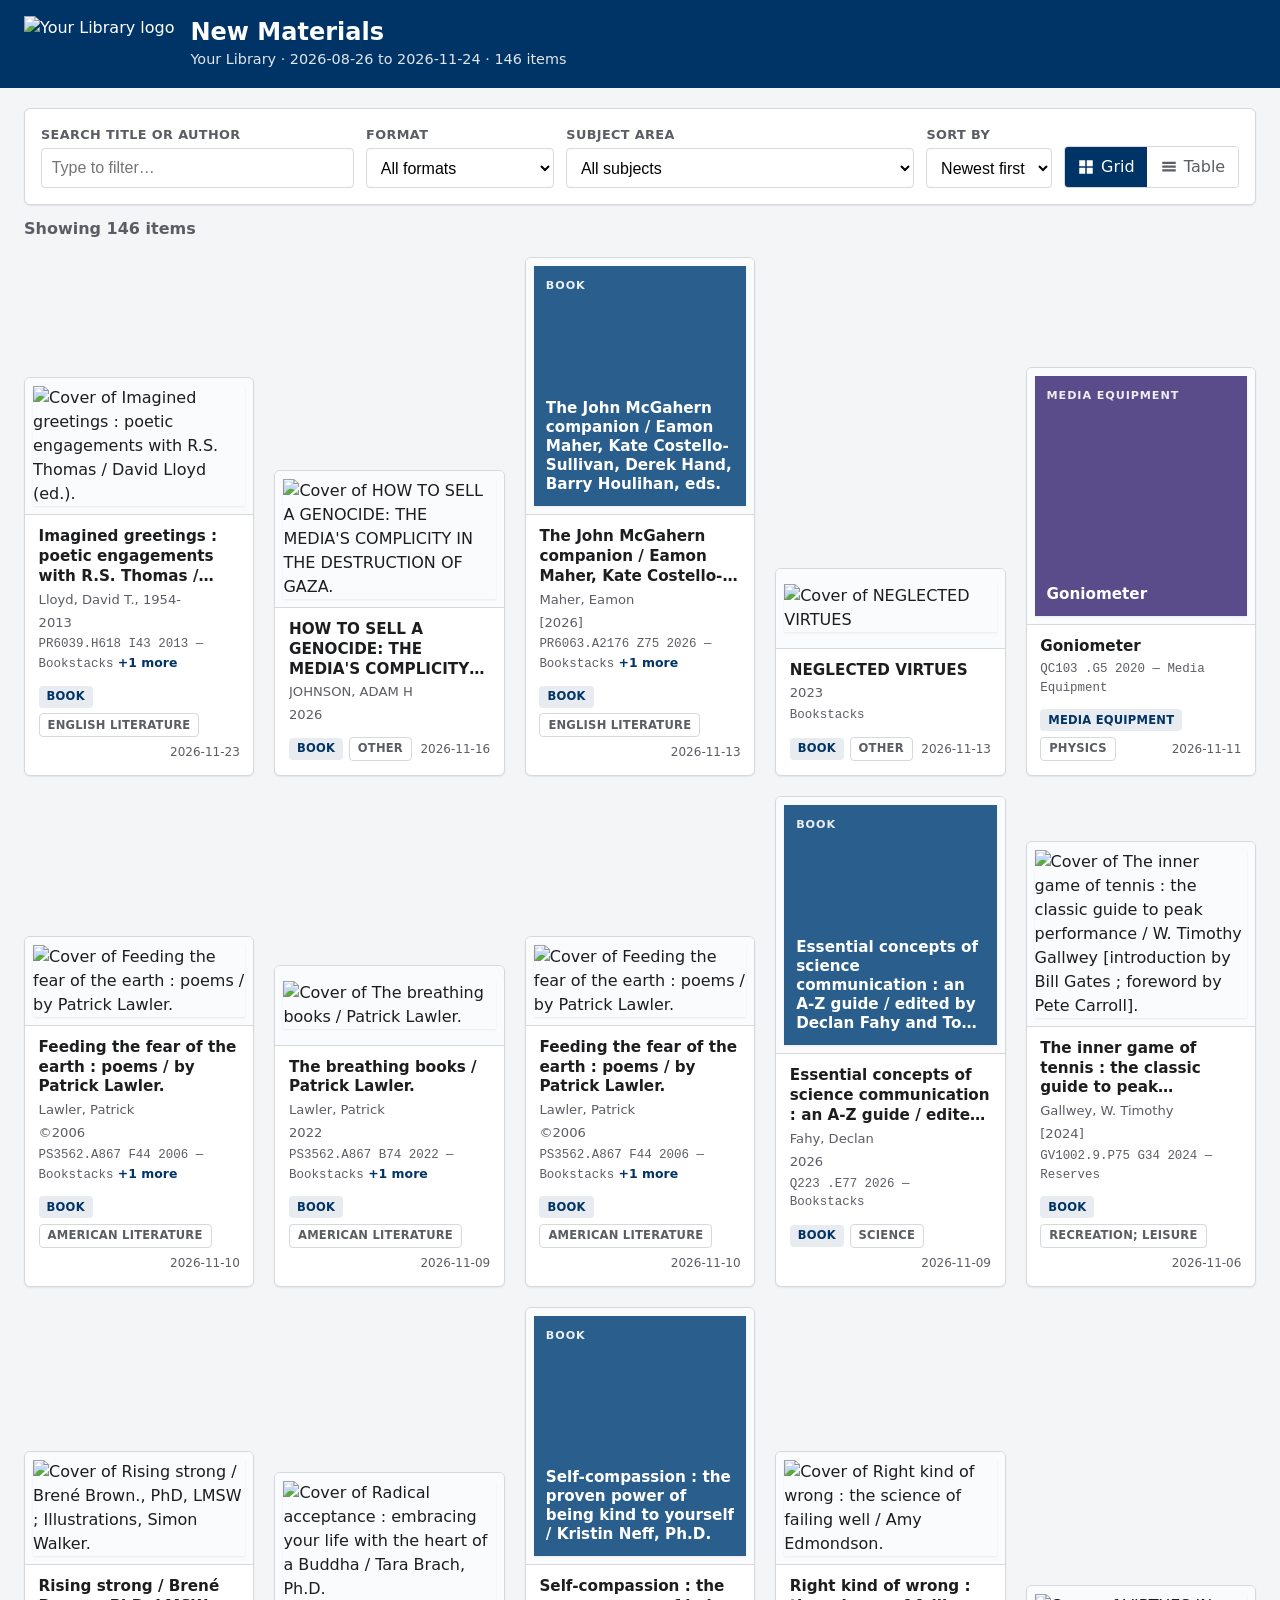
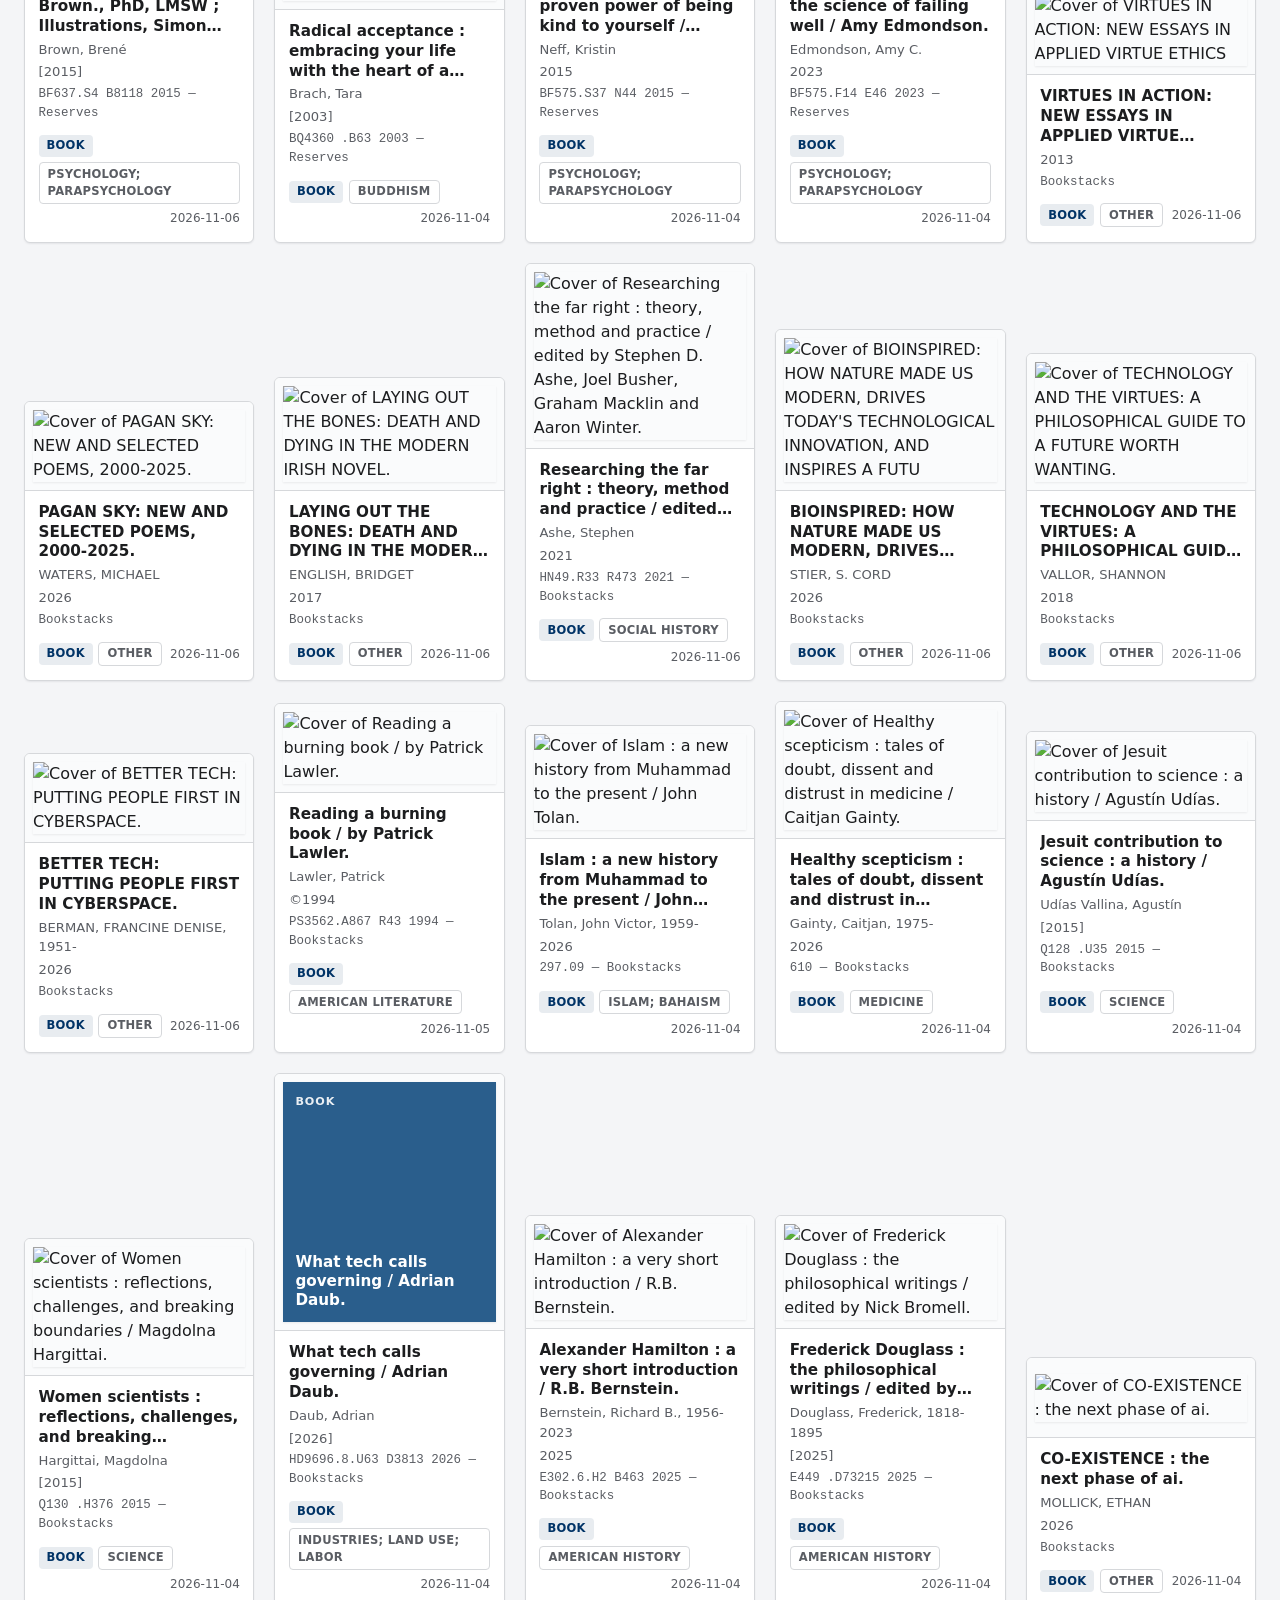
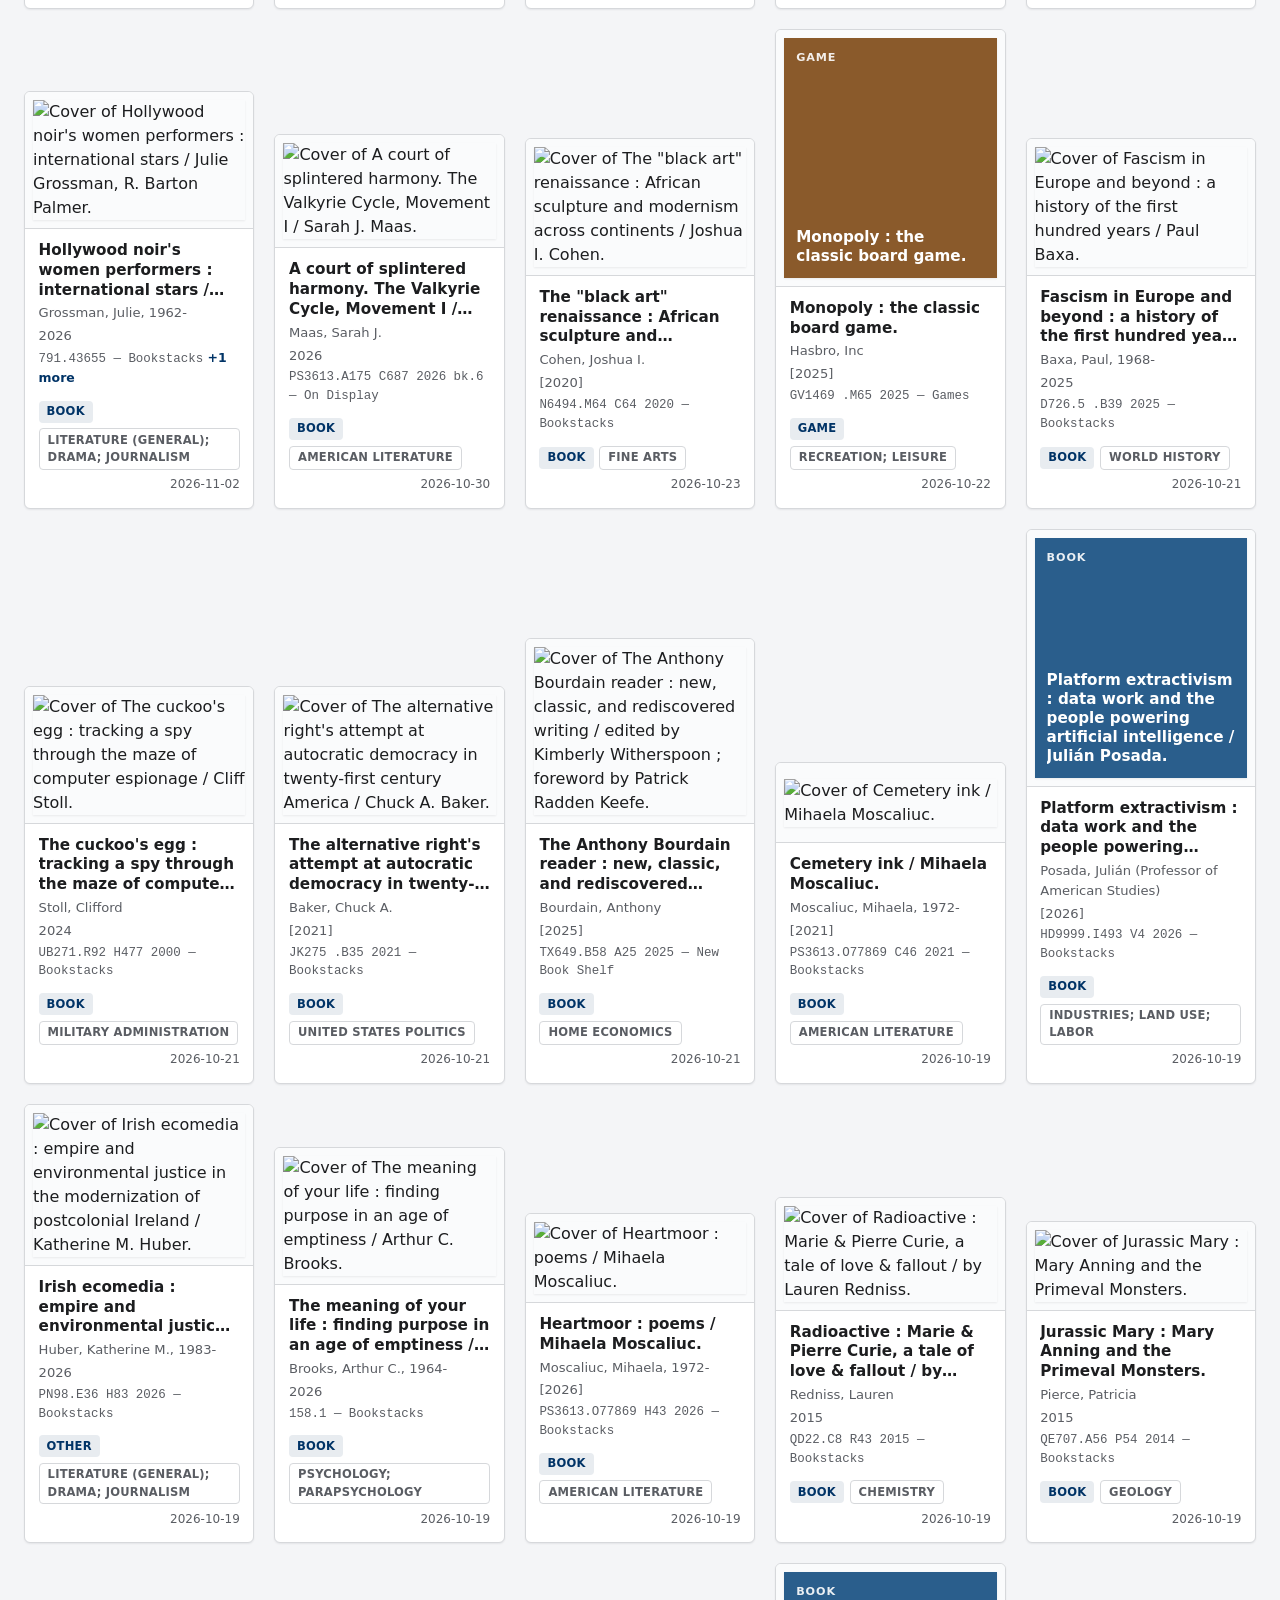
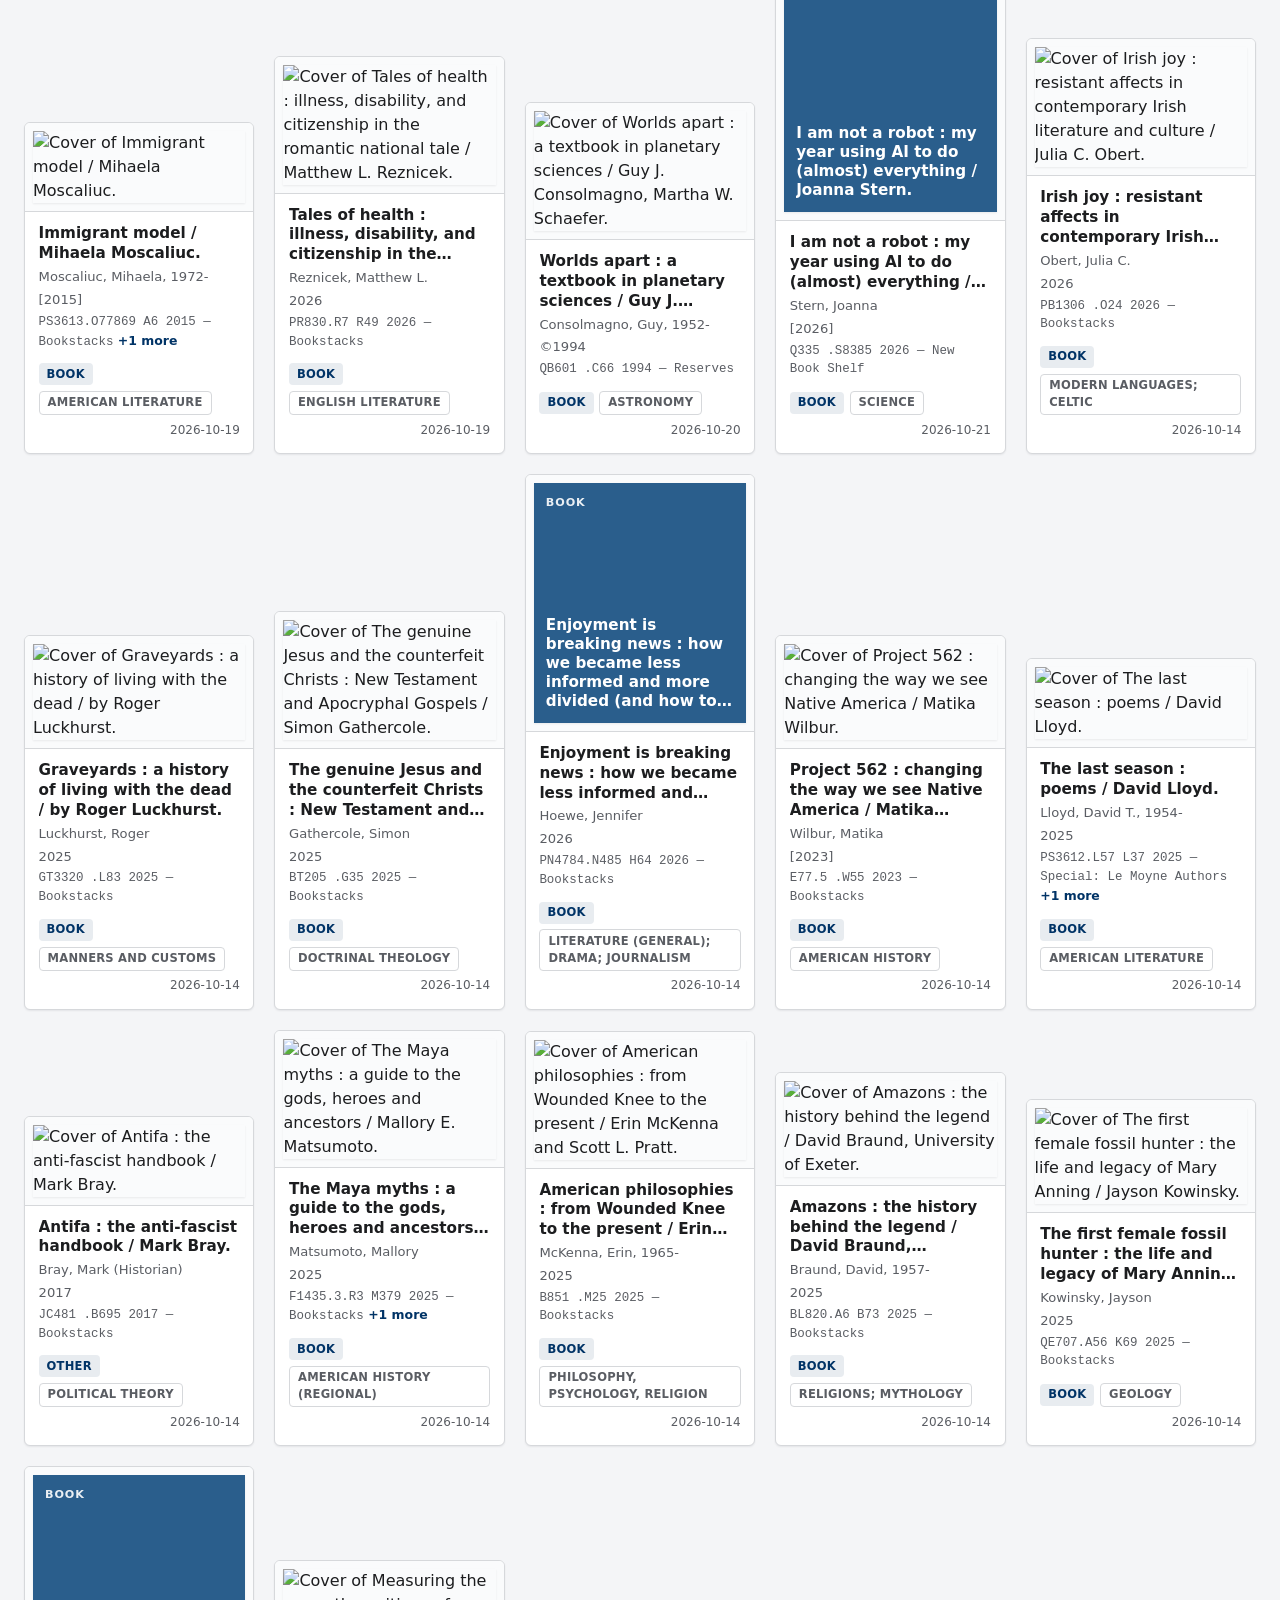
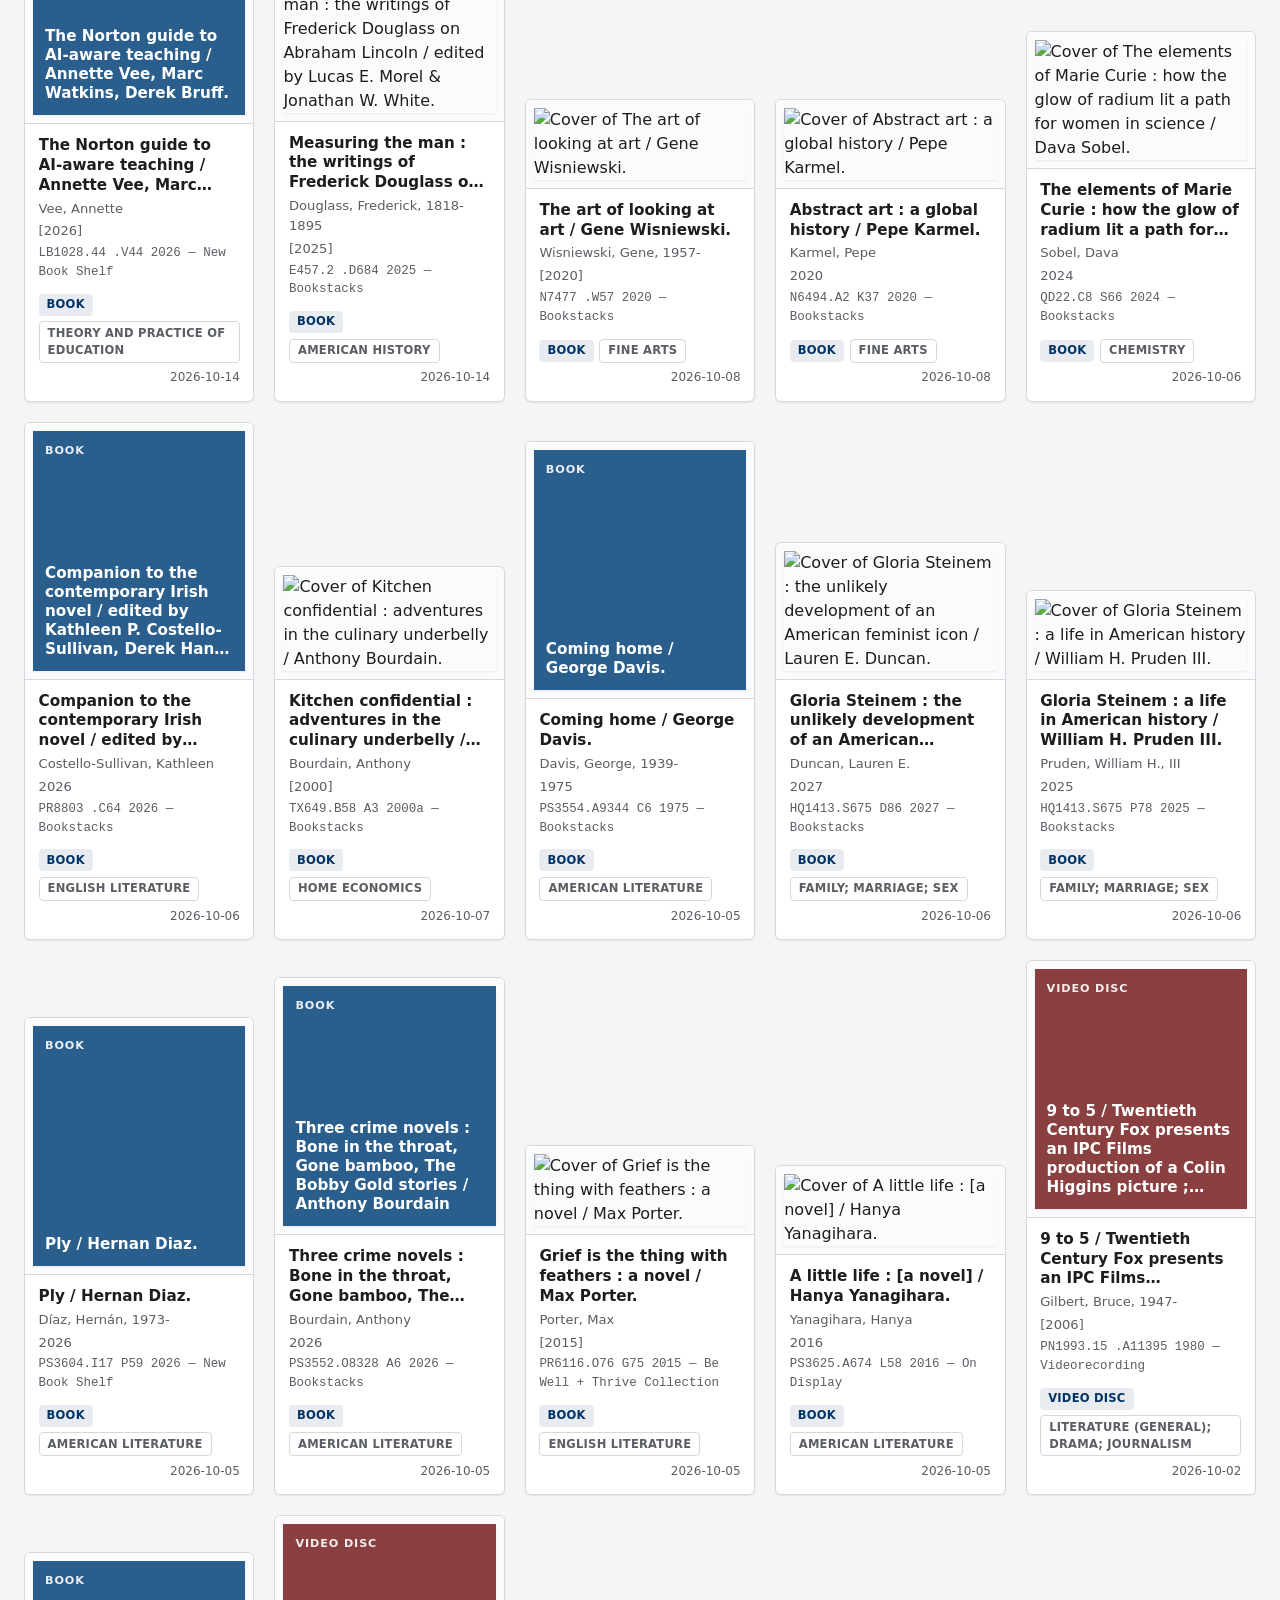
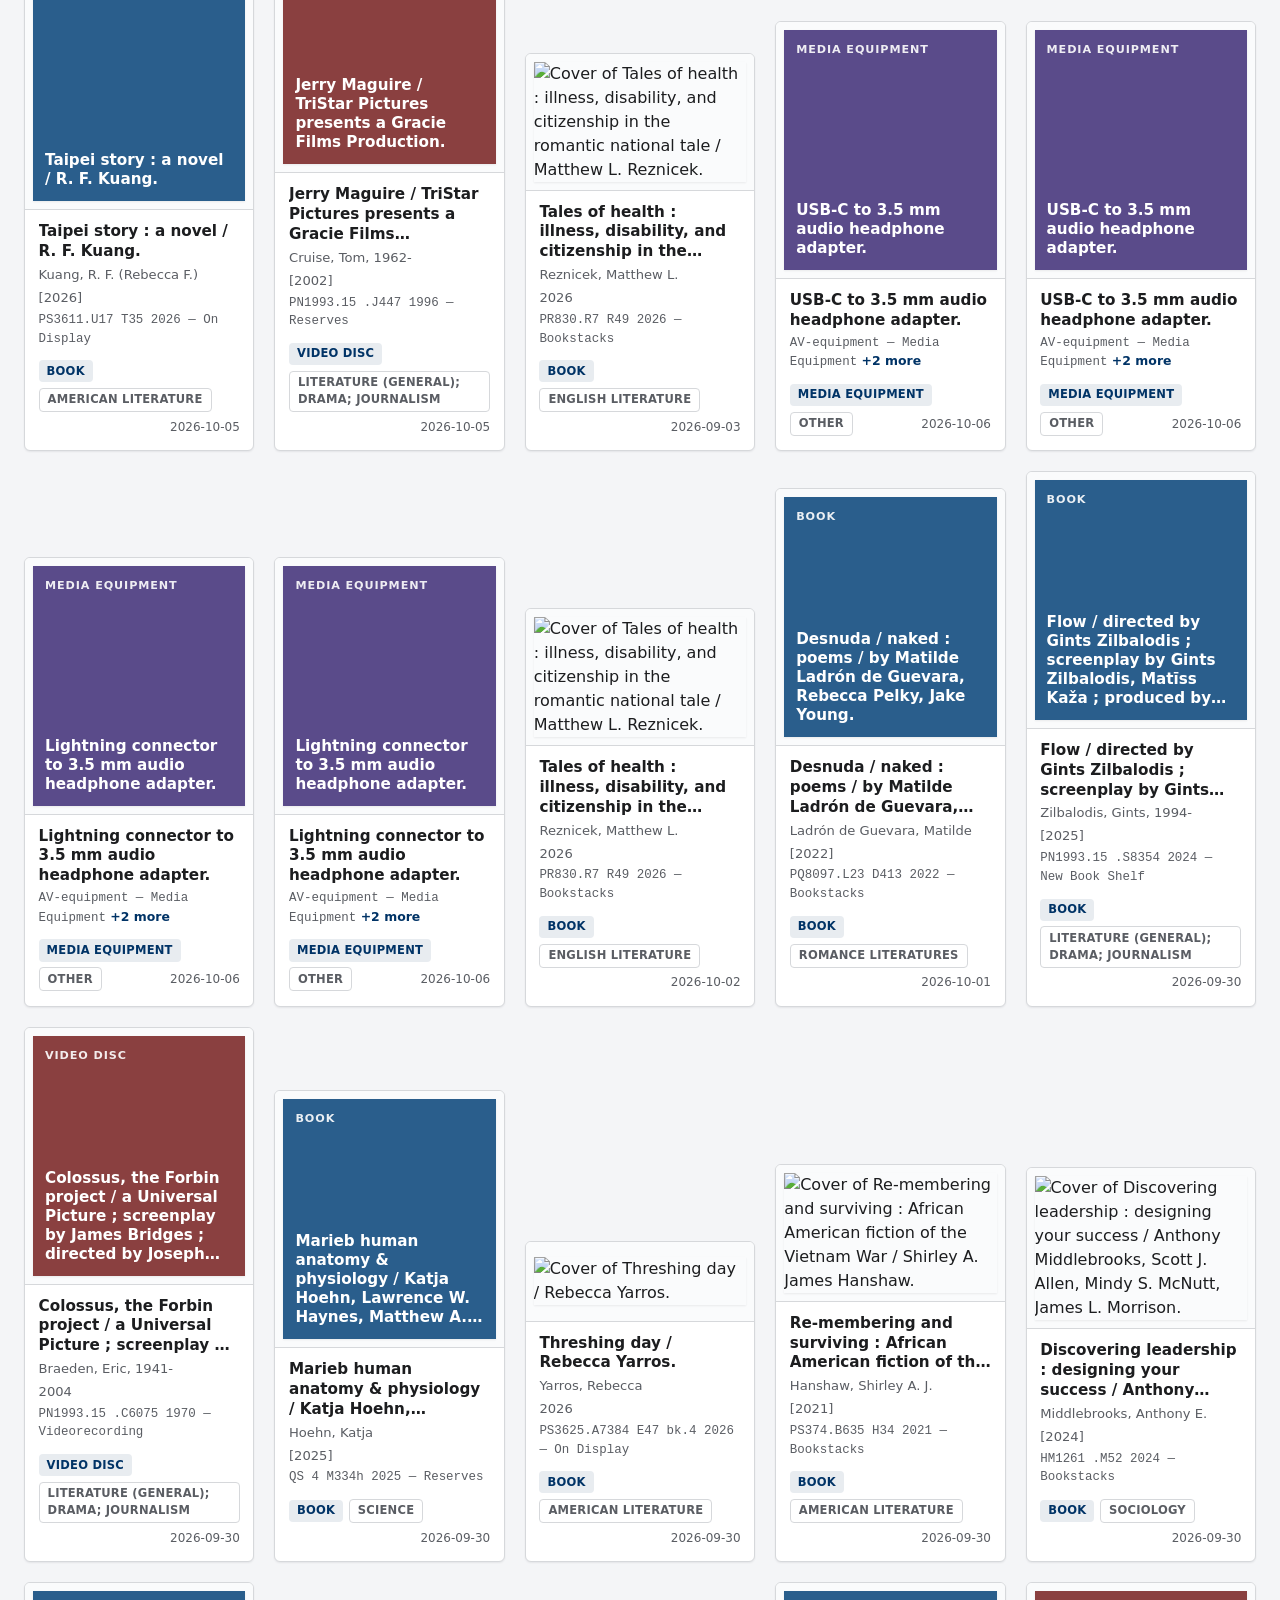
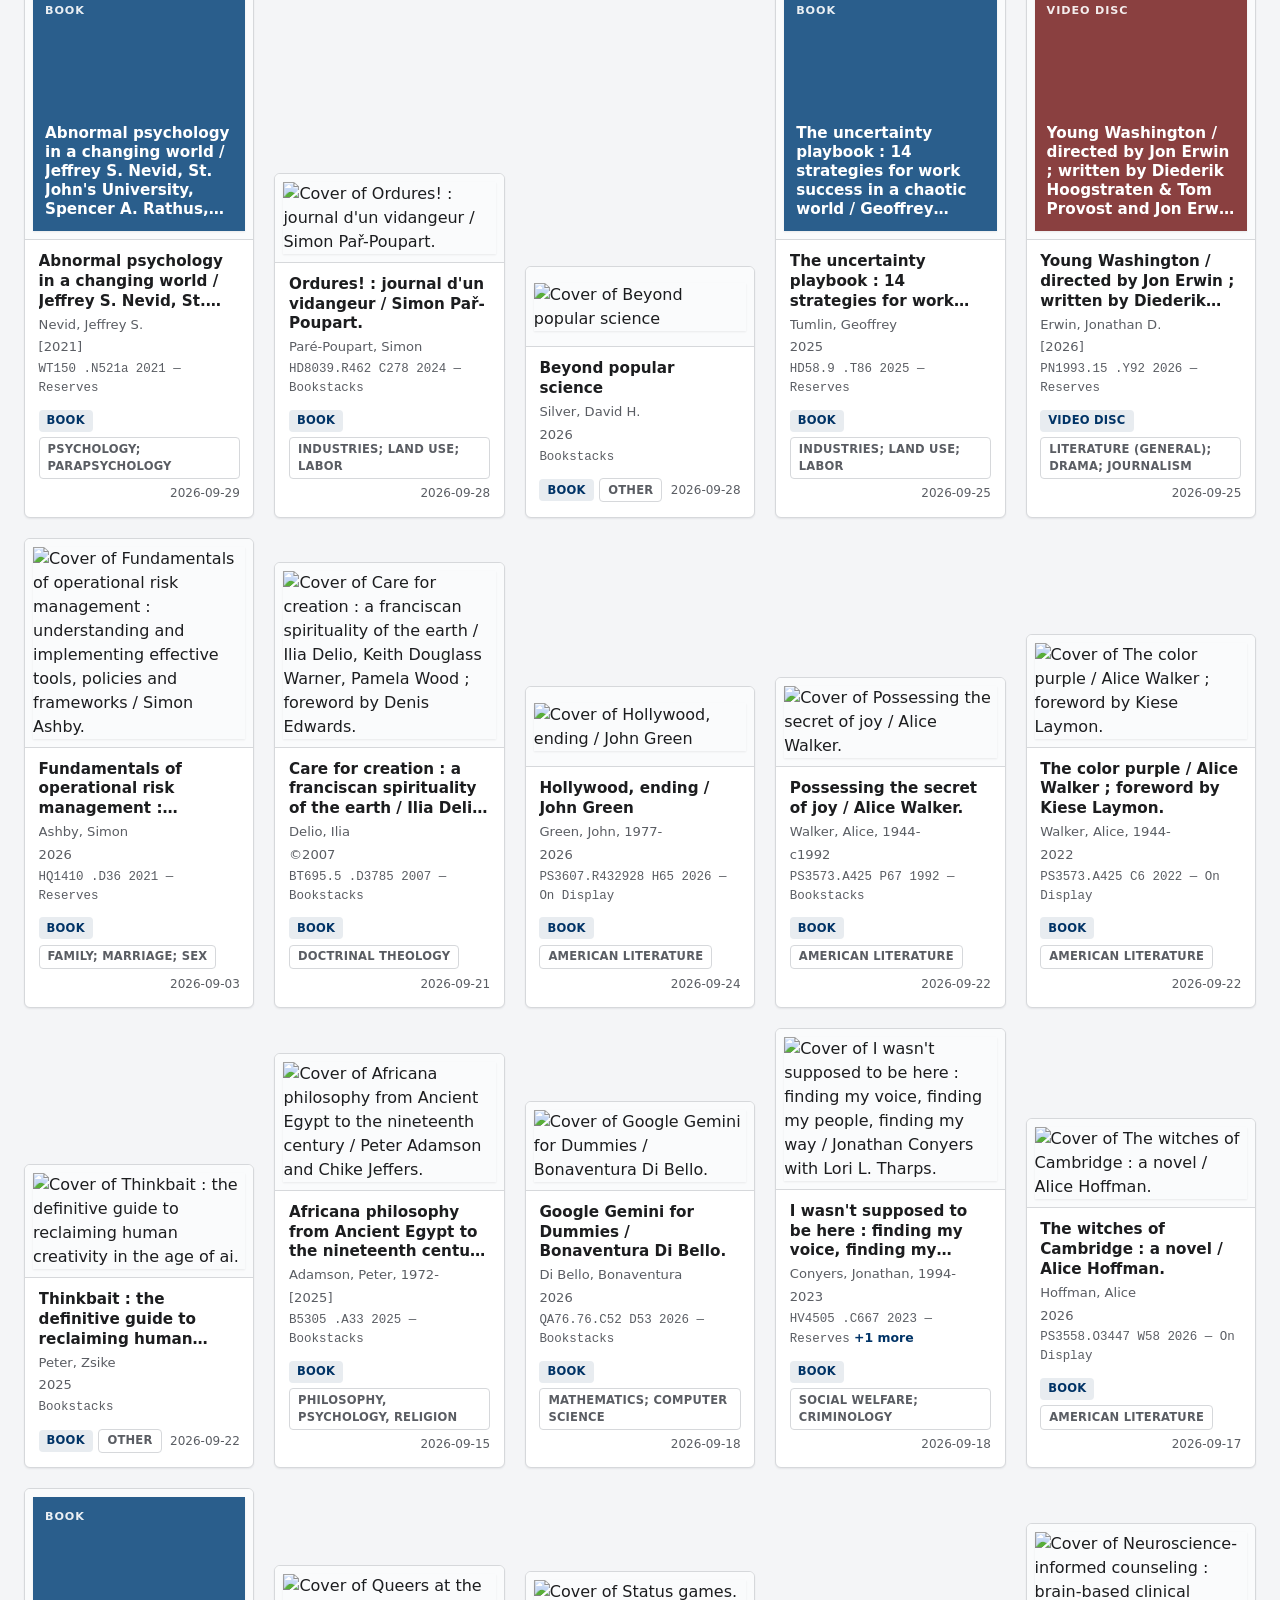
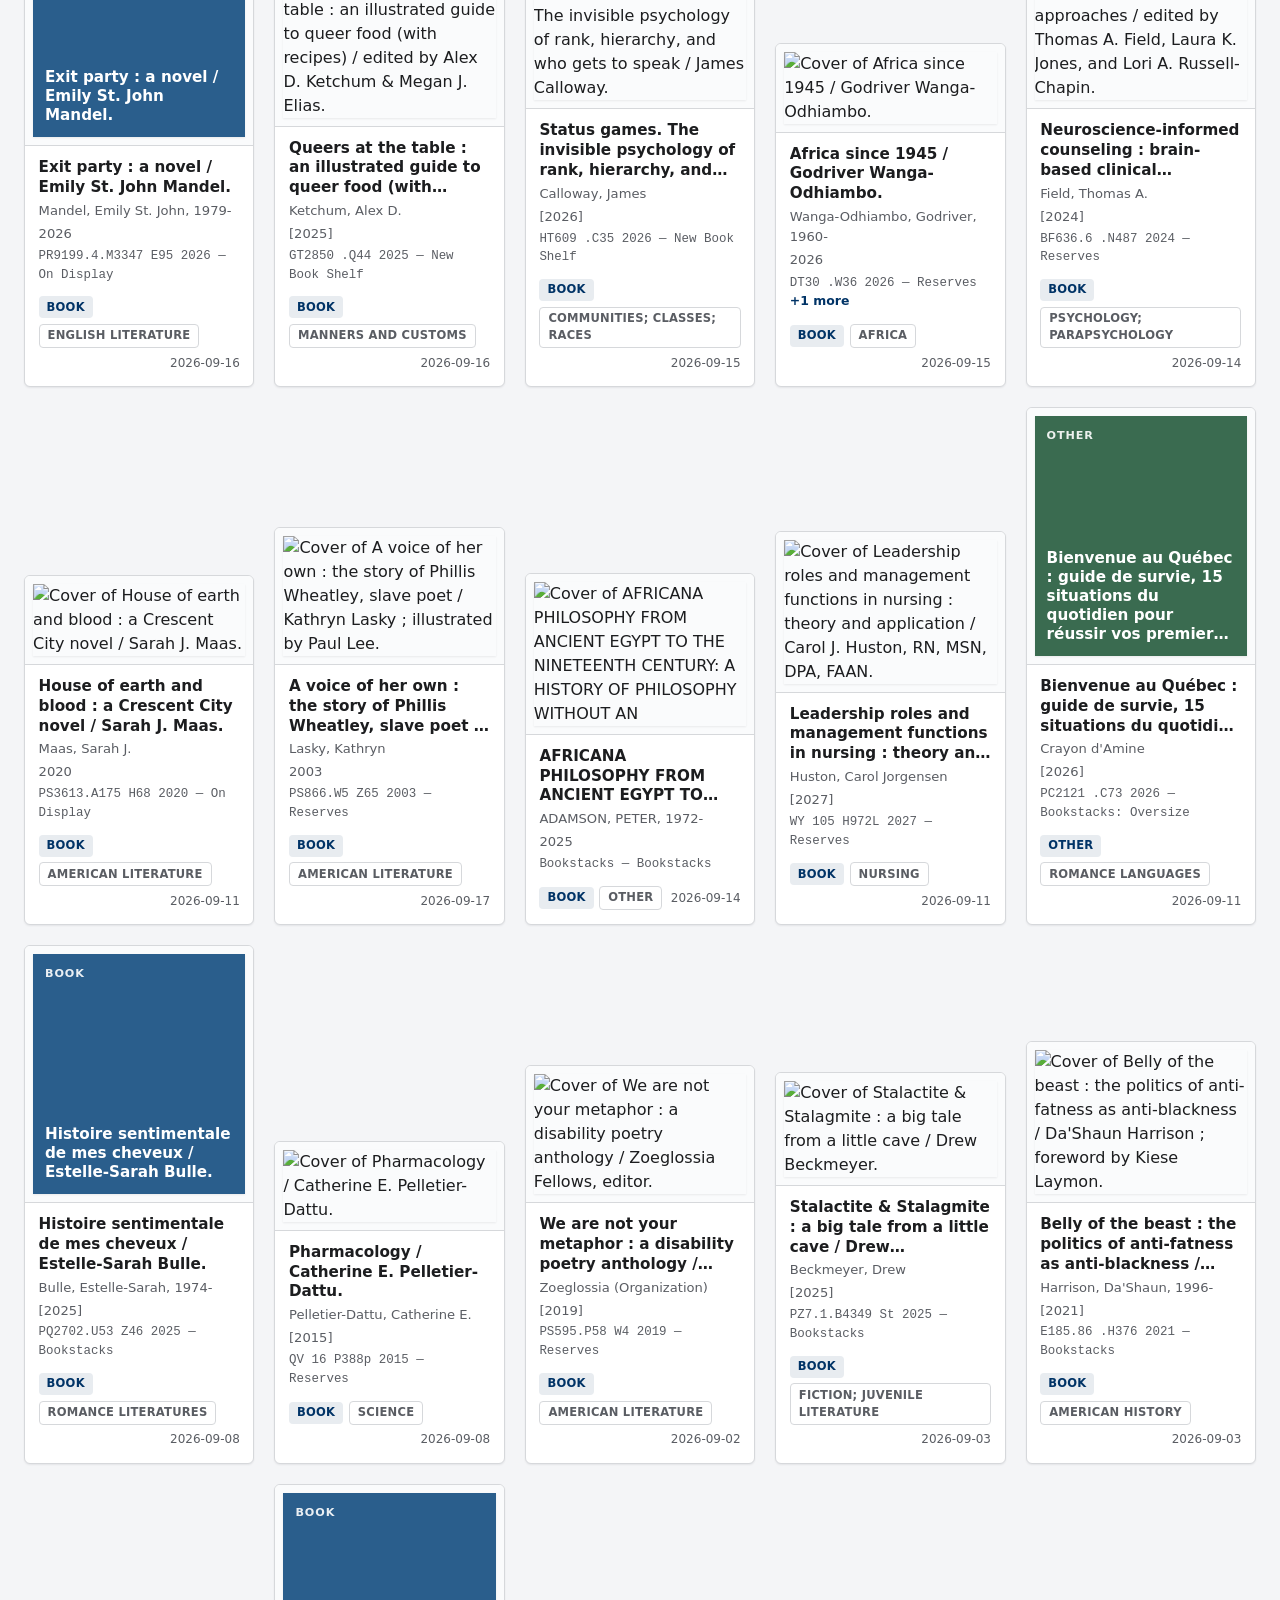
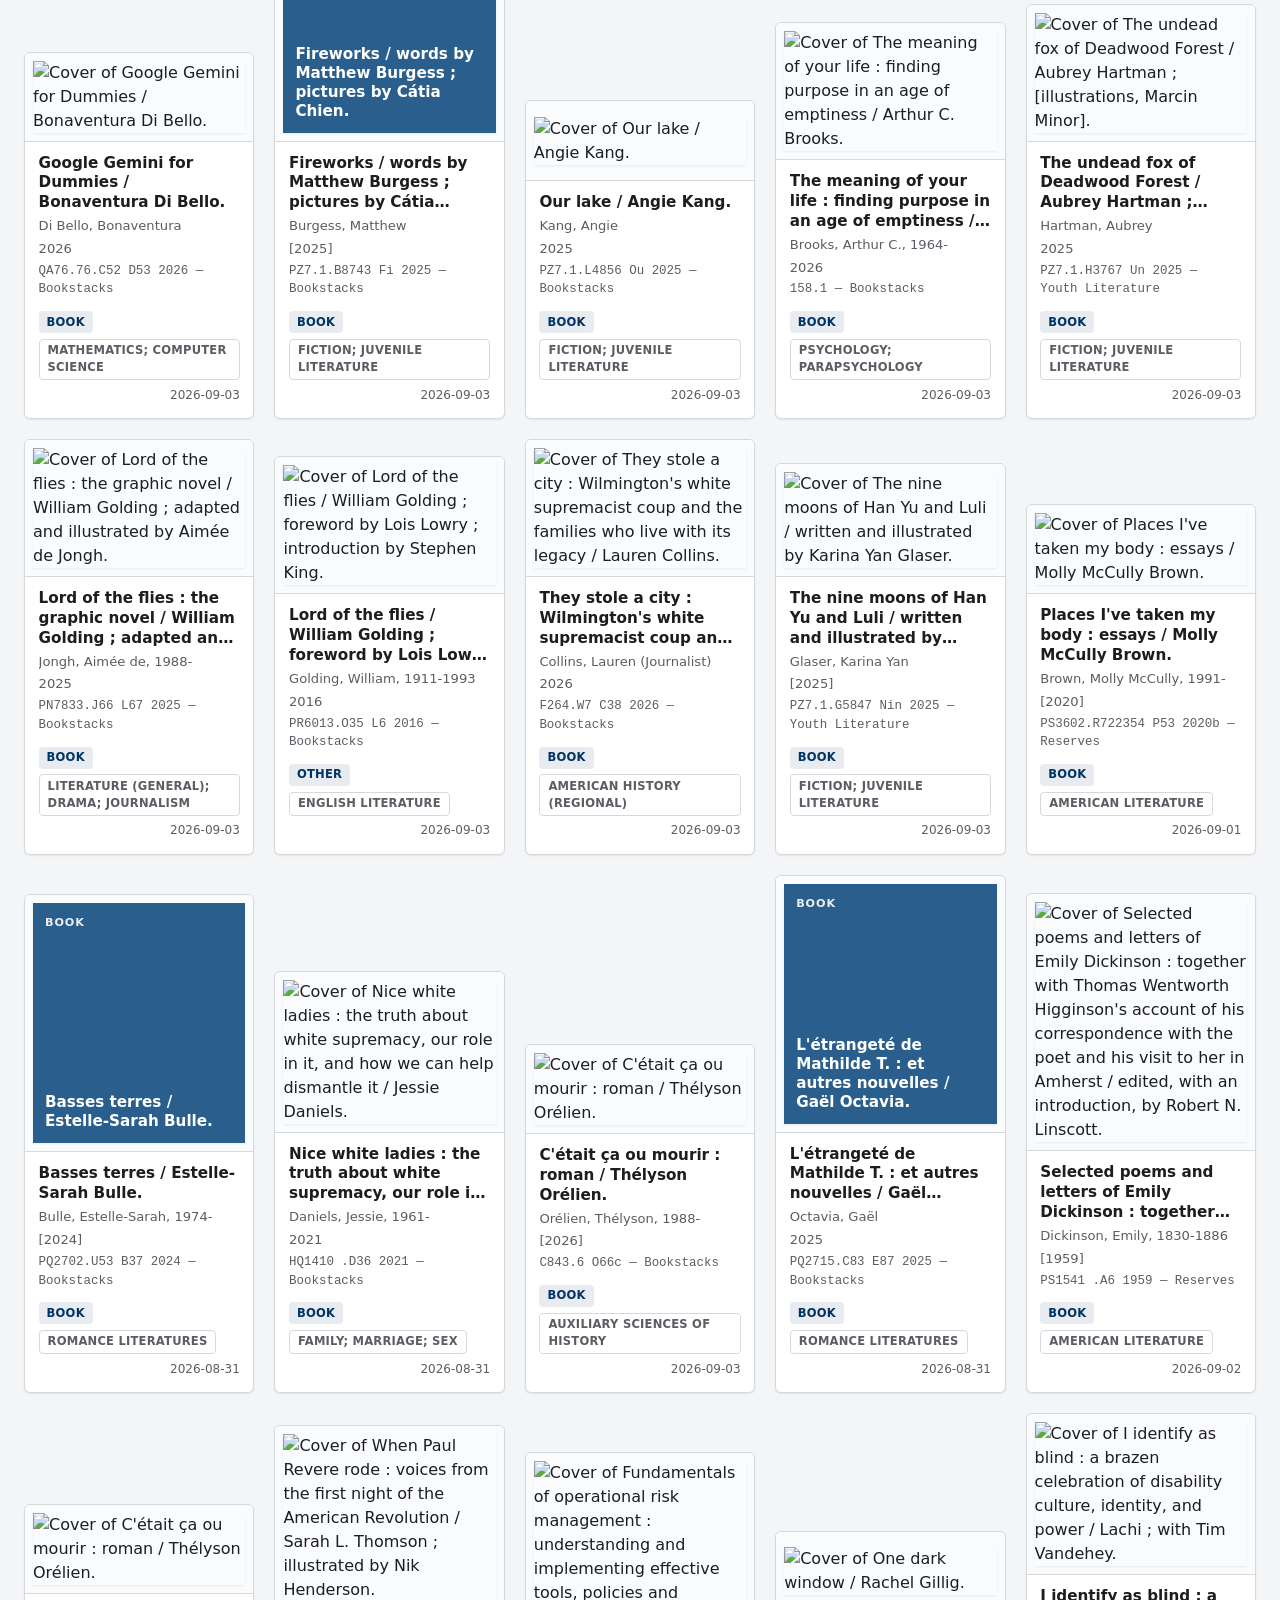
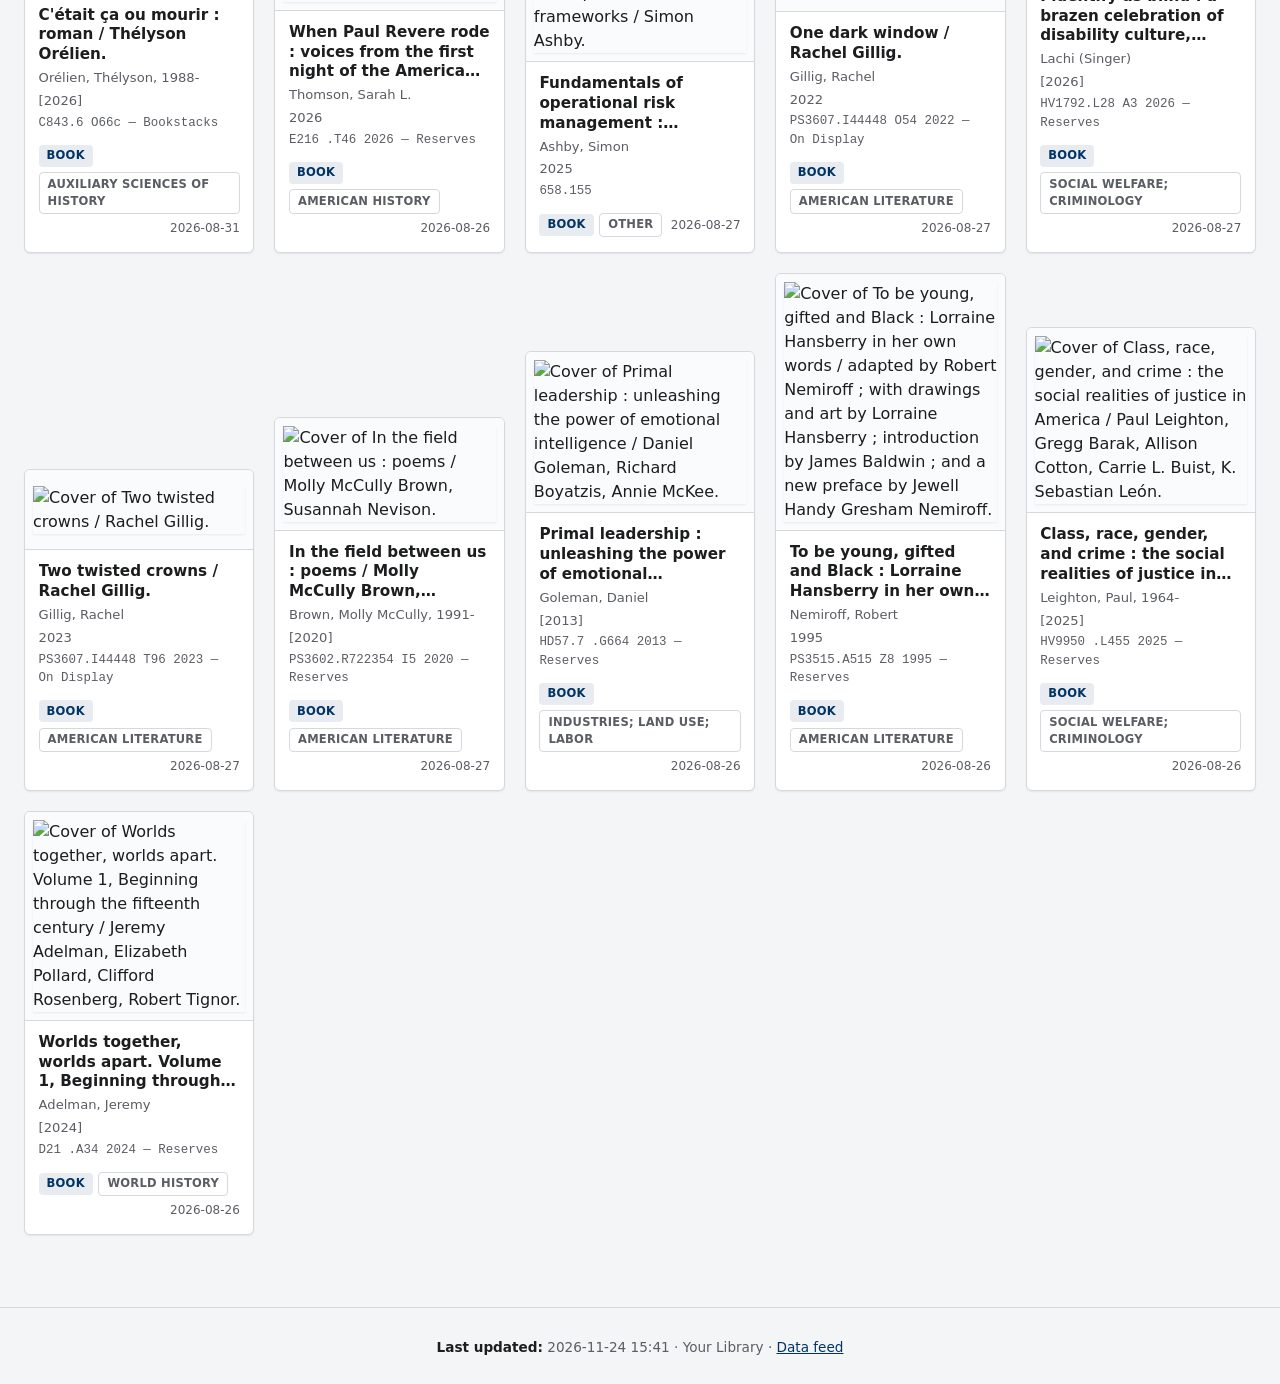
==== commit 5992b42b: "Auto-update FOLIO data" ====
--- a/output/new-materials.html
+++ b/output/new-materials.html
@@ -26,9 +26,9 @@
       <h1>New Materials</h1>
       <p class="header-sub">
         Your Library &middot;
-        <span aria-label="date range">2026-08-25 to 2026-11-23</span>
+        <span aria-label="date range">2026-08-26 to 2026-11-24</span>
         &middot;
-        <span aria-label="total items">149 items</span>
+        <span aria-label="total items">146 items</span>
       </p>
     </div>
   </header>
@@ -49,7 +49,7 @@
         <select id="format-filter" aria-controls="materials-grid materials-table">
           <option value="all">All formats</option>
           
-          <option value="985f2a63-0c7f-4654-8b06-dc66f88a5b62">Book (135)</option>
+          <option value="985f2a63-0c7f-4654-8b06-dc66f88a5b62">Book (132)</option>
           
           <option value="71ca92ff-567d-416a-bc33-56cb0637c112">Game (1)</option>
           
@@ -67,7 +67,7 @@
         <select id="subject-filter" aria-controls="materials-grid materials-table">
           <option value="all">All subjects</option>
           
-          <option value="American Literature">American Literature (30)</option>
+          <option value="American Literature">American Literature (29)</option>
           
           <option value="English Literature">English Literature (9)</option>
           
@@ -119,8 +119,6 @@
           
           <option value="Buddhism">Buddhism (1)</option>
           
-          <option value="Christian Denominations">Christian Denominations (1)</option>
-          
           <option value="Communities; Classes; Races">Communities; Classes; Races (1)</option>
           
           <option value="Islam; Bahaism">Islam; Bahaism (1)</option>
@@ -149,7 +147,7 @@
           
           <option value="United States Politics">United States Politics (1)</option>
           
-          <option value="Other">Other (18)</option>
+          <option value="Other">Other (17)</option>
           
         </select>
       </div>
@@ -180,7 +178,7 @@
     
     <div class="status-row">
       <span class="results-count" id="results-count" aria-live="polite" aria-atomic="true">
-        Showing 149 items
+        Showing 146 items
       </span>
       <div class="active-filters" id="active-filters" aria-label="Active filters"></div>
       <button class="clear-filters" id="clear-filters" type="button" hidden>Clear all</button>
@@ -192,7 +190,7 @@
         <strong>JavaScript is required to view and filter materials.</strong>
         This page renders the list dynamically using a small bit of JavaScript.
         If you cannot enable scripting, the raw data is also available as JSON:
-        <a href="data/items.json">View 149 items as JSON</a>
+        <a href="data/items.json">View 146 items as JSON</a>
       </div>
     </noscript>
 
@@ -239,14 +237,14 @@
 
   <footer class="site-footer" role="contentinfo">
     <p>
-      <span class="updated">Last updated:</span> 2026-11-23 15:50
+      <span class="updated">Last updated:</span> 2026-11-24 15:41
       &middot; Your Library
       &middot; <a href="data/items.json">Data feed</a>
     </p>
   </footer>
 
   
-  <script type="application/json" id="items-data">{"generated_at":"2026-11-23 15:50","date_range":{"start":"2026-08-25","end":"2026-11-23"},"institution":"Your Library","total_count":149,"items":[{"id":"b2de62c0-f5c4-4f31-b51b-19c0c794895e","instance_id":"31f90248-451d-4631-9543-4e8229f9f16c","title":"Imagined greetings : poetic engagements with R.S. Thomas / David Lloyd (ed.).","author":"Lloyd, David T., 1954-","publisher":"Gwasg Carreg Gwalch","year":"2013","receipt_date":"2026-11-23","type_uuid":"985f2a63-0c7f-4654-8b06-dc66f88a5b62","type_label":"Book","subject_group":"English Literature","subjects":["Thomas, R. S. (Ronald Stuart), 1913-2000--Poetry","English poetry--Welsh authors","Poésie anglaise--Auteurs gallois","Thomas, R. S. (Ronald Stuart), 1913-2000","English poetry--Welsh authors","Poetry"],"call_number":"PR6039.H618 I43 2013","holdings":[{"call_number":"PR6039.H618 I43 2013","location":"Bookstacks","location_code":"","library":"","library_code":"","status":"In process","due_date":"","loan_type":"","barcode":"","material_type":""},{"call_number":"PR6039.H618 I43 2013","location":"Bookstacks","location_code":"","library":"","library_code":"","status":"In process","due_date":"","loan_type":"","barcode":"","material_type":""}],"cover_url":"https://books.google.com/books/content?id=JRo2mwEACAAJ\u0026printsec=frontcover\u0026img=1\u0026zoom=5","placeholder_color":"#2a5e8c","eds_url":"https://openurl.ebsco.com/c/tsd3v2/openurl?sid=ebsco:plink\u0026id=ebsco:cat10692a:lmc.oai.edge.lemoyne.folio.ebsco.com.fs00001267.31f90248.451d.4631.9543.4e8229f9f16c\u0026rft.oclc=835968085\u0026crl=f\u0026prompt=none","isbn":null,"oclc":"835968085"},{"id":"054d03cf-36c9-4bb2-ab04-4e535efe4c51","instance_id":"3be3386e-0dfe-4407-b4e6-b93fe59a5f96","title":"HOW TO SELL A GENOCIDE: THE MEDIA'S COMPLICITY IN THE DESTRUCTION OF GAZA.","author":"JOHNSON, ADAM H","publisher":"PLUTO","year":"2026","receipt_date":"2026-11-16","type_uuid":"985f2a63-0c7f-4654-8b06-dc66f88a5b62","type_label":"Book","subject_group":"Other","subjects":[],"call_number":"","holdings":[],"cover_url":"https://books.google.com/books/content?id=WxOa0QEACAAJ\u0026printsec=frontcover\u0026img=1\u0026zoom=5","placeholder_color":"#2a5e8c","eds_url":"https://openurl.ebsco.com/c/tsd3v2/openurl?sid=ebsco:plink\u0026id=ebsco:cat10692a:lmc.oai.edge.lemoyne.folio.ebsco.com.fs00001267.3be3386e.0dfe.4407.b4e6.b93fe59a5f96\u0026rft.isbn=9780745351650\u0026crl=f\u0026prompt=none","isbn":"9780745351650","oclc":null},{"id":"edc51b79-83f5-4392-84d1-9e9c77587acd","instance_id":"5b7f628e-359b-4c11-848c-9367d533ba10","title":"The John McGahern companion / Eamon Maher, Kate Costello-Sullivan, Derek Hand, Barry Houlihan, eds.","author":"Maher, Eamon","publisher":"Peter Lang","year":"[2026]","receipt_date":"2026-11-13","type_uuid":"985f2a63-0c7f-4654-8b06-dc66f88a5b62","type_label":"Book","subject_group":"English Literature","subjects":["McGahern, John, 1934-2006--Criticism and interpretation","English literature--Irish authors--History and criticism","Ireland--In literature","Irlande--Dans la littérature","McGahern, John, 1934-2006","English literature--Irish authors","Literature","Ireland","Criticism, interpretation, etc"],"call_number":"PR6063.A2176 Z75 2026","holdings":[{"call_number":"PR6063.A2176 Z75 2026","location":"Bookstacks","location_code":"","library":"","library_code":"","status":"In process","due_date":"","loan_type":"","barcode":"","material_type":""},{"call_number":"PR6063.A2176 Z75 2026","location":"Bookstacks","location_code":"","library":"","library_code":"","status":"In process","due_date":"","loan_type":"","barcode":"","material_type":""}],"cover_url":null,"placeholder_color":"#2a5e8c","eds_url":"https://openurl.ebsco.com/c/tsd3v2/openurl?sid=ebsco:plink\u0026id=ebsco:cat10692a:lmc.oai.edge.lemoyne.folio.ebsco.com.fs00001267.5b7f628e.359b.4c11.848c.9367d533ba10\u0026rft.isbn=2026016533\u0026rft.oclc=1587914798\u0026crl=f\u0026prompt=none","isbn":"2026016533","oclc":"1587914798"},{"id":"63ea48d0-0ef7-4f05-b17c-308a98209dac","instance_id":"6d713f9c-5678-4395-8ca1-c8872f637617","title":"NEGLECTED VIRTUES","author":"","publisher":"ROUTLEDGE","year":"2023","receipt_date":"2026-11-13","type_uuid":"985f2a63-0c7f-4654-8b06-dc66f88a5b62","type_label":"Book","subject_group":"Other","subjects":[],"call_number":"","holdings":[{"call_number":"","location":"Bookstacks","location_code":"","library":"","library_code":"","status":"In process","due_date":"","loan_type":"","barcode":"","material_type":""}],"cover_url":"https://books.google.com/books/content?id=q3KazgEACAAJ\u0026printsec=frontcover\u0026img=1\u0026zoom=5","placeholder_color":"#2a5e8c","eds_url":"https://openurl.ebsco.com/c/tsd3v2/openurl?sid=ebsco:plink\u0026id=ebsco:cat10692a:lmc.oai.edge.lemoyne.folio.ebsco.com.fs00001267.6d713f9c.5678.4395.8ca1.c8872f637617\u0026rft.isbn=9781032168289\u0026crl=f\u0026prompt=none","isbn":"9781032168289","oclc":null},{"id":"c079de61-9204-4fd2-bf70-8777235bf16d","instance_id":"1aa3fcb7-7ca5-4f72-8514-0a44bee10ff9","title":"Goniometer","author":"","publisher":"EMI","year":"","receipt_date":"2026-11-11","type_uuid":"e186d6f0-cbda-44ed-bb52-a4219d66feb0","type_label":"Media equipment","subject_group":"Physics","subjects":["Goniometer"],"call_number":"QC103 .G5 2020","holdings":[{"call_number":"QC103 .G5 2020","location":"Media Equipment","location_code":"","library":"","library_code":"","status":"Available","due_date":"","loan_type":"","barcode":"30431003709269","material_type":""}],"cover_url":null,"placeholder_color":"#5a4b8a","eds_url":"https://openurl.ebsco.com/c/tsd3v2/openurl?sid=ebsco:plink\u0026id=ebsco:cat10692a:lmc.oai.edge.lemoyne.folio.ebsco.com.fs00001267.1aa3fcb7.7ca5.4f72.8514.0a44bee10ff9\u0026crl=f\u0026prompt=none","isbn":null,"oclc":null},{"id":"f91d8652-8a6f-4324-85c9-40cd22bb6827","instance_id":"c6885dd9-1dc6-4608-9852-d45b5a1bb6ad","title":"Feeding the fear of the earth : poems / by Patrick Lawler.","author":"Lawler, Patrick","publisher":"Many Mountains Moving Press","year":"©2006","receipt_date":"2026-11-10","type_uuid":"985f2a63-0c7f-4654-8b06-dc66f88a5b62","type_label":"Book","subject_group":"American Literature","subjects":["American poetry--21st century","American poetry","2000-2099","Poetry","poetry","Poetry","Poésie"],"call_number":"PS3562.A867 F44 2006","holdings":[{"call_number":"PS3562.A867 F44 2006","location":"Bookstacks","location_code":"","library":"","library_code":"","status":"In process","due_date":"","loan_type":"","barcode":"","material_type":""},{"call_number":"PS3562.A867 F44 2006","location":"Bookstacks","location_code":"","library":"","library_code":"","status":"In process","due_date":"","loan_type":"","barcode":"","material_type":""}],"cover_url":"https://books.google.com/books/content?id=PuFlAAAAMAAJ\u0026printsec=frontcover\u0026img=1\u0026zoom=5","placeholder_color":"#2a5e8c","eds_url":"https://openurl.ebsco.com/c/tsd3v2/openurl?sid=ebsco:plink\u0026id=ebsco:cat10692a:lmc.oai.edge.lemoyne.folio.ebsco.com.fs00001267.c6885dd9.1dc6.4608.9852.d45b5a1bb6ad\u0026rft.isbn=9781886976184\u0026rft.oclc=69661745\u0026crl=f\u0026prompt=none","isbn":"9781886976184","oclc":"69661745"},{"id":"c2d459f1-7a02-4814-bea9-eb9934491097","instance_id":"a5cf854b-5a45-480d-8039-da911982ae80","title":"The breathing books / Patrick Lawler.","author":"Lawler, Patrick","publisher":"Tiger Bark Press","year":"2022","receipt_date":"2026-11-09","type_uuid":"985f2a63-0c7f-4654-8b06-dc66f88a5b62","type_label":"Book","subject_group":"American Literature","subjects":["Poetry","Poésie","poetry","Poetry","poetry","Poetry","Poésie"],"call_number":"PS3562.A867 B74 2022","holdings":[{"call_number":"PS3562.A867 B74 2022","location":"Bookstacks","location_code":"","library":"","library_code":"","status":"In process","due_date":"","loan_type":"","barcode":"","material_type":""},{"call_number":"PS3562.A867 B74 2022","location":"Bookstacks","location_code":"","library":"","library_code":"","status":"In process","due_date":"","loan_type":"","barcode":"","material_type":""}],"cover_url":"https://books.google.com/books/content?id=Jf_tzwEACAAJ\u0026printsec=frontcover\u0026img=1\u0026zoom=5","placeholder_color":"#2a5e8c","eds_url":"https://openurl.ebsco.com/c/tsd3v2/openurl?sid=ebsco:plink\u0026id=ebsco:cat10692a:lmc.oai.edge.lemoyne.folio.ebsco.com.fs00001267.a5cf854b.5a45.480d.8039.da911982ae80\u0026rft.oclc=1379831554\u0026crl=f\u0026prompt=none","isbn":null,"oclc":"1379831554"},{"id":"c8480213-ceaa-4a24-8143-2f2b20b53ce7","instance_id":"c6885dd9-1dc6-4608-9852-d45b5a1bb6ad","title":"Feeding the fear of the earth : poems / by Patrick Lawler.","author":"Lawler, Patrick","publisher":"Many Mountains Moving Press","year":"©2006","receipt_date":"2026-11-10","type_uuid":"985f2a63-0c7f-4654-8b06-dc66f88a5b62","type_label":"Book","subject_group":"American Literature","subjects":["American poetry--21st century","American poetry","2000-2099","Poetry","poetry","Poetry","Poésie"],"call_number":"PS3562.A867 F44 2006","holdings":[{"call_number":"PS3562.A867 F44 2006","location":"Bookstacks","location_code":"","library":"","library_code":"","status":"In process","due_date":"","loan_type":"","barcode":"","material_type":""},{"call_number":"PS3562.A867 F44 2006","location":"Bookstacks","location_code":"","library":"","library_code":"","status":"In process","due_date":"","loan_type":"","barcode":"","material_type":""}],"cover_url":"https://books.google.com/books/content?id=PuFlAAAAMAAJ\u0026printsec=frontcover\u0026img=1\u0026zoom=5","placeholder_color":"#2a5e8c","eds_url":"https://openurl.ebsco.com/c/tsd3v2/openurl?sid=ebsco:plink\u0026id=ebsco:cat10692a:lmc.oai.edge.lemoyne.folio.ebsco.com.fs00001267.c6885dd9.1dc6.4608.9852.d45b5a1bb6ad\u0026rft.isbn=9781886976184\u0026rft.oclc=69661745\u0026crl=f\u0026prompt=none","isbn":"9781886976184","oclc":"69661745"},{"id":"881b956a-2e7e-49a7-9673-13c08d73f293","instance_id":"10307cae-c899-497e-af96-6260714e724e","title":"Essential concepts of science communication : an A-Z guide / edited by Declan Fahy and Todd P. Newman.","author":"Fahy, Declan","publisher":"Routledge","year":"2026","receipt_date":"2026-11-09","type_uuid":"985f2a63-0c7f-4654-8b06-dc66f88a5b62","type_label":"Book","subject_group":"Science","subjects":["Communication in science","Information scientifique","Communication in science"],"call_number":"Q223 .E77 2026","holdings":[{"call_number":"Q223 .E77 2026","location":"Bookstacks","location_code":"","library":"","library_code":"","status":"Available","due_date":"","loan_type":"","barcode":"30431003712644","material_type":""}],"cover_url":null,"placeholder_color":"#2a5e8c","eds_url":"https://openurl.ebsco.com/c/tsd3v2/openurl?sid=ebsco:plink\u0026id=ebsco:cat10692a:lmc.oai.edge.lemoyne.folio.ebsco.com.fs00001267.10307cae.c899.497e.af96.6260714e724e\u0026rft.isbn=2026004762\u0026rft.oclc=1564131668\u0026crl=f\u0026prompt=none","isbn":"2026004762","oclc":"1564131668"},{"id":"b9e2bbd3-77a4-4a35-8891-6b864c345d25","instance_id":"3b4372ac-76e1-441b-8543-c6e34252f92d","title":"The inner game of tennis : the classic guide to peak performance / W. Timothy Gallwey [introduction by Bill Gates ; foreword by Pete Carroll].","author":"Gallwey, W. Timothy","publisher":"Random House","year":"[2024]","receipt_date":"2026-11-06","type_uuid":"985f2a63-0c7f-4654-8b06-dc66f88a5b62","type_label":"Book","subject_group":"Recreation; Leisure","subjects":["Tennis--Psychological aspects","Tennis--Aspect psychologique","Tennis--Psychological aspects"],"call_number":"GV1002.9.P75 G34 2024","holdings":[{"call_number":"GV1002.9.P75 G34 2024","location":"Reserves","location_code":"","library":"","library_code":"","status":"Available","due_date":"","loan_type":"","barcode":"30431003712834","material_type":""}],"cover_url":"https://books.google.com/books/content?id=8WfeEAAAQBAJ\u0026printsec=frontcover\u0026img=1\u0026zoom=5\u0026edge=curl","placeholder_color":"#2a5e8c","eds_url":"https://openurl.ebsco.com/c/tsd3v2/openurl?sid=ebsco:plink\u0026id=ebsco:cat10692a:lmc.oai.edge.lemoyne.folio.ebsco.com.fs00001267.3b4372ac.76e1.441b.8543.c6e34252f92d\u0026rft.isbn=2023496752\u0026rft.oclc=1436558857\u0026crl=f\u0026prompt=none","isbn":"2023496752","oclc":"1436558857"},{"id":"ccd9129f-9a6a-4c79-86e8-d20160afb8b1","instance_id":"720bde8d-1a59-4ca3-9ae9-0d93954012b8","title":"Rising strong / Brené Brown., PhD, LMSW ; Illustrations, Simon Walker.","author":"Brown, Brené","publisher":"Spiegel \u0026 Grau","year":"[2015]","receipt_date":"2026-11-06","type_uuid":"985f2a63-0c7f-4654-8b06-dc66f88a5b62","type_label":"Book","subject_group":"Psychology; Parapsychology","subjects":["Self-actualization (Psychology)","Courage","Self-perception","Self-actualization (Psychology.)","Courage","Self Concept","Courage","Perception de soi","SELF-HELP--Motivational \u0026 Inspirational","PSYCHOLOGY--Emotions","BUSINESS \u0026 ECONOMICS--Motivational","Self-perception","Courage","Self-actualization (Psychology)","Psykologi","Motivation","Självförverkligande","Self-realization","SELF-HELP / Motivational \u0026 Inspirational","PSYCHOLOGY / Emotions","BUSINESS \u0026 ECONOMICS / Motivational"],"call_number":"BF637.S4 B8118 2015","holdings":[{"call_number":"BF637.S4 B8118 2015","location":"Reserves","location_code":"","library":"","library_code":"","status":"Available","due_date":"","loan_type":"","barcode":"30431003712842","material_type":""}],"cover_url":"https://books.google.com/books/content?id=GxZDDgAAQBAJ\u0026printsec=frontcover\u0026img=1\u0026zoom=5\u0026edge=curl","placeholder_color":"#2a5e8c","eds_url":"https://openurl.ebsco.com/c/tsd3v2/openurl?sid=ebsco:plink\u0026id=ebsco:cat10692a:lmc.oai.edge.lemoyne.folio.ebsco.com.fs00001267.720bde8d.1a59.4ca3.9ae9.0d93954012b8\u0026rft.isbn=2015010832\u0026rft.oclc=909776909\u0026crl=f\u0026prompt=none","isbn":"2015010832","oclc":"909776909"},{"id":"3ee959bf-7204-49ac-a764-9de3dd5671a9","instance_id":"236ce2e9-11b2-4623-9a9a-ce184c5c651c","title":"Radical acceptance : embracing your life with the heart of a Buddha / Tara Brach, Ph.D.","author":"Brach, Tara","publisher":"Bantam Books","year":"[2003]","receipt_date":"2026-11-04","type_uuid":"985f2a63-0c7f-4654-8b06-dc66f88a5b62","type_label":"Book","subject_group":"Buddhism","subjects":["Compassion--Religious aspects--Buddhism","Self-acceptance--Religious aspects--Buddhism","Spiritual life--Buddhism","Self-perception","Buddhism","Self Concept","Buddhism","Spiritual Therapies--methods","Compassion--Aspect religieux--Bouddhisme","Acceptation de soi--Aspect religieux--Bouddhisme","Vie spirituelle--Bouddhisme","Perception de soi","Bouddhisme","Buddhism","Self-perception","Self-acceptance--Religious aspects--Buddhism","Compassion--Religious aspects--Buddhism","Spiritual life--Buddhism","Consolation","Self-acceptance--Religious aspects","Spiritual life","Popular Work","Nonfiction","Self-help publications","Livres de croissance personnelle"],"call_number":"BQ4360 .B63 2003","holdings":[{"call_number":"BQ4360 .B63 2003","location":"Reserves","location_code":"","library":"","library_code":"","status":"Available","due_date":"","loan_type":"","barcode":"30431003713089","material_type":""}],"cover_url":"https://books.google.com/books/content?id=b3-LDQAAQBAJ\u0026printsec=frontcover\u0026img=1\u0026zoom=5\u0026edge=curl","placeholder_color":"#2a5e8c","eds_url":"https://openurl.ebsco.com/c/tsd3v2/openurl?sid=ebsco:plink\u0026id=ebsco:cat10692a:lmc.oai.edge.lemoyne.folio.ebsco.com.fs00001267.236ce2e9.11b2.4623.9a9a.ce184c5c651c\u0026rft.isbn=2002043794\u0026rft.oclc=51281136\u0026crl=f\u0026prompt=none","isbn":"2002043794","oclc":"51281136"},{"id":"9673a20a-c846-4967-a6e9-cbc8574e53b1","instance_id":"9ffa5475-8494-4613-9e2b-bab3e3159372","title":"Self-compassion : the proven power of being kind to yourself / Kristin Neff, Ph.D.","author":"Neff, Kristin","publisher":"William Morrow, an imprint of HarperCollins Publishers","year":"2015","receipt_date":"2026-11-04","type_uuid":"985f2a63-0c7f-4654-8b06-dc66f88a5b62","type_label":"Book","subject_group":"Psychology; Parapsychology","subjects":["Self-acceptance","Compassion","Security (Psychology)","Self-perception","Self-care, Health","Security (Psychology.)","Self-acceptance","Empathy","Self Concept","Self Care","Acceptation de soi","Compassion","Insécurité","Empathie","Perception de soi","Autothérapie","empathy","Self-perception","Self-care, Health","Compassion","Security (Psychology)","Self-acceptance"],"call_number":"BF575.S37 N44 2015","holdings":[{"call_number":"BF575.S37 N44 2015","location":"Reserves","location_code":"","library":"","library_code":"","status":"Available","due_date":"","loan_type":"","barcode":"30431003713345","material_type":""}],"cover_url":null,"placeholder_color":"#2a5e8c","eds_url":"https://openurl.ebsco.com/c/tsd3v2/openurl?sid=ebsco:plink\u0026id=ebsco:cat10692a:lmc.oai.edge.lemoyne.folio.ebsco.com.fs00001267.9ffa5475.8494.4613.9e2b.bab3e3159372\u0026rft.isbn=2010047190\u0026rft.oclc=779699502\u0026crl=f\u0026prompt=none","isbn":"2010047190","oclc":"779699502"},{"id":"bb2c00d2-04fa-4d4f-8c04-4f808411f82d","instance_id":"1f848b86-7fda-43c0-8bc9-a3b2cbea3648","title":"Right kind of wrong : the science of failing well / Amy Edmondson.","author":"Edmondson, Amy C.","publisher":"Atria Books","year":"2023","receipt_date":"2026-11-04","type_uuid":"985f2a63-0c7f-4654-8b06-dc66f88a5b62","type_label":"Book","subject_group":"Psychology; Parapsychology","subjects":["Failure (Psychology)","Psychology, Industrial","Organizational learning--Psychological aspects","Échec","Psychologie du travail","Apprentissage organisationnel--Aspect psychologique","PSYCHOLOGY / Industrial \u0026 Organizational Psychology","Failure (Psychology)","Psychology, Industrial","PSYCHOLOGY / Industrial \u0026 Organizational Psychology","Self-help publications","Livres de croissance personnelle"],"call_number":"BF575.F14 E46 2023","holdings":[{"call_number":"BF575.F14 E46 2023","location":"Reserves","location_code":"","library":"","library_code":"","status":"Available","due_date":"","loan_type":"","barcode":"30431003713337","material_type":""}],"cover_url":"https://books.google.com/books/content?id=JOPPEAAAQBAJ\u0026printsec=frontcover\u0026img=1\u0026zoom=5\u0026edge=curl","placeholder_color":"#2a5e8c","eds_url":"https://openurl.ebsco.com/c/tsd3v2/openurl?sid=ebsco:plink\u0026id=ebsco:cat10692a:lmc.oai.edge.lemoyne.folio.ebsco.com.fs00001267.1f848b86.7fda.43c0.8bc9.a3b2cbea3648\u0026rft.isbn=2022061950\u0026rft.oclc=1378065634\u0026crl=f\u0026prompt=none","isbn":"2022061950","oclc":"1378065634"},{"id":"3178f318-4377-4744-8427-b6d61ef4710f","instance_id":"b661c140-7da9-4452-83cb-38b2ae848372","title":"VIRTUES IN ACTION: NEW ESSAYS IN APPLIED VIRTUE ETHICS","author":"","publisher":"PALGRAVE MACMILLAN","year":"2013","receipt_date":"2026-11-06","type_uuid":"985f2a63-0c7f-4654-8b06-dc66f88a5b62","type_label":"Book","subject_group":"Other","subjects":[],"call_number":"","holdings":[{"call_number":"","location":"Bookstacks","location_code":"","library":"","library_code":"","status":"In process","due_date":"","loan_type":"","barcode":"","material_type":""}],"cover_url":"https://books.google.com/books/content?id=-n1snQEACAAJ\u0026printsec=frontcover\u0026img=1\u0026zoom=5","placeholder_color":"#2a5e8c","eds_url":"https://openurl.ebsco.com/c/tsd3v2/openurl?sid=ebsco:plink\u0026id=ebsco:cat10692a:lmc.oai.edge.lemoyne.folio.ebsco.com.fs00001267.b661c140.7da9.4452.83cb.38b2ae848372\u0026rft.isbn=9781137280282\u0026crl=f\u0026prompt=none","isbn":"9781137280282","oclc":null},{"id":"5affb5dd-c0e5-44a8-8019-7f944978cfad","instance_id":"903ff48d-9b02-4be0-8f41-040afa5b9f28","title":"PAGAN SKY: NEW AND SELECTED POEMS, 2000-2025.","author":"WATERS, MICHAEL","publisher":"BOA EDITIONS","year":"2026","receipt_date":"2026-11-06","type_uuid":"985f2a63-0c7f-4654-8b06-dc66f88a5b62","type_label":"Book","subject_group":"Other","subjects":[],"call_number":"","holdings":[{"call_number":"","location":"Bookstacks","location_code":"","library":"","library_code":"","status":"In process","due_date":"","loan_type":"","barcode":"","material_type":""}],"cover_url":"https://books.google.com/books/content?id=POjV0QEACAAJ\u0026printsec=frontcover\u0026img=1\u0026zoom=5","placeholder_color":"#2a5e8c","eds_url":"https://openurl.ebsco.com/c/tsd3v2/openurl?sid=ebsco:plink\u0026id=ebsco:cat10692a:lmc.oai.edge.lemoyne.folio.ebsco.com.fs00001267.903ff48d.9b02.4be0.8f41.040afa5b9f28\u0026rft.isbn=9781968507121\u0026crl=f\u0026prompt=none","isbn":"9781968507121","oclc":null},{"id":"7ce7bc09-e8c6-4d7a-ada7-a1675ae10350","instance_id":"c2299446-22b9-41f1-b827-8c9f2bad6217","title":"LAYING OUT THE BONES: DEATH AND DYING IN THE MODERN IRISH NOVEL.","author":"ENGLISH, BRIDGET","publisher":"SYRACUSE UNIVERSITY PRESS","year":"2017","receipt_date":"2026-11-06","type_uuid":"985f2a63-0c7f-4654-8b06-dc66f88a5b62","type_label":"Book","subject_group":"Other","subjects":[],"call_number":"","holdings":[{"call_number":"","location":"Bookstacks","location_code":"","library":"","library_code":"","status":"In process","due_date":"","loan_type":"","barcode":"","material_type":""}],"cover_url":"https://books.google.com/books/content?id=Y85-swEACAAJ\u0026printsec=frontcover\u0026img=1\u0026zoom=5","placeholder_color":"#2a5e8c","eds_url":"https://openurl.ebsco.com/c/tsd3v2/openurl?sid=ebsco:plink\u0026id=ebsco:cat10692a:lmc.oai.edge.lemoyne.folio.ebsco.com.fs00001267.c2299446.22b9.41f1.b827.8c9f2bad6217\u0026rft.isbn=9780815635369\u0026crl=f\u0026prompt=none","isbn":"9780815635369","oclc":null},{"id":"742929f3-09a3-4e89-a963-447e0b39fdde","instance_id":"5966cfc4-1843-431e-ba0f-d245642532c1","title":"Researching the far right : theory, method and practice / edited by Stephen D. Ashe, Joel Busher, Graham Macklin and Aaron Winter.","author":"Ashe, Stephen","publisher":"Routledge","year":"2021","receipt_date":"2026-11-06","type_uuid":"985f2a63-0c7f-4654-8b06-dc66f88a5b62","type_label":"Book","subject_group":"Social History","subjects":["Right-wing extremists--Research--Methodology","Radicalism--Research--Methodology","Social movements--Research--Methodology","Extrémistes de droite--Recherche--Méthodologie","Radicalisme--Recherche--Méthodologie","Mouvements sociaux--Recherche--Méthodologie"],"call_number":"HN49.R33 R473 2021","holdings":[{"call_number":"HN49.R33 R473 2021","location":"Bookstacks","location_code":"","library":"","library_code":"","status":"In process","due_date":"","loan_type":"","barcode":"","material_type":""}],"cover_url":"https://books.google.com/books/content?id=IUOtswEACAAJ\u0026printsec=frontcover\u0026img=1\u0026zoom=5","placeholder_color":"#2a5e8c","eds_url":"https://openurl.ebsco.com/c/tsd3v2/openurl?sid=ebsco:plink\u0026id=ebsco:cat10692a:lmc.oai.edge.lemoyne.folio.ebsco.com.fs00001267.5966cfc4.1843.431e.ba0f.d245642532c1\u0026rft.isbn=2020005127\u0026rft.oclc=1143814138\u0026crl=f\u0026prompt=none","isbn":"2020005127","oclc":"1143814138"},{"id":"a8b0bffc-673b-4756-bc1d-b86c8ee57aa8","instance_id":"14c2f386-f64f-406d-a3b2-c3ae34f534b7","title":"BIOINSPIRED: HOW NATURE MADE US MODERN, DRIVES TODAY'S TECHNOLOGICAL INNOVATION, AND INSPIRES A FUTU","author":"STIER, S. CORD","publisher":"TIMBER PRESS","year":"2026","receipt_date":"2026-11-06","type_uuid":"985f2a63-0c7f-4654-8b06-dc66f88a5b62","type_label":"Book","subject_group":"Other","subjects":[],"call_number":"","holdings":[{"call_number":"","location":"Bookstacks","location_code":"","library":"","library_code":"","status":"In process","due_date":"","loan_type":"","barcode":"","material_type":""}],"cover_url":"https://books.google.com/books/content?id=Hjes0QEACAAJ\u0026printsec=frontcover\u0026img=1\u0026zoom=5","placeholder_color":"#2a5e8c","eds_url":"https://openurl.ebsco.com/c/tsd3v2/openurl?sid=ebsco:plink\u0026id=ebsco:cat10692a:lmc.oai.edge.lemoyne.folio.ebsco.com.fs00001267.14c2f386.f64f.406d.a3b2.c3ae34f534b7\u0026rft.isbn=9781643261447\u0026crl=f\u0026prompt=none","isbn":"9781643261447","oclc":null},{"id":"e8310f65-39c1-4baa-a912-1b2288b3a095","instance_id":"5e41298f-6426-4e14-9544-e78101ade295","title":"TECHNOLOGY AND THE VIRTUES: A PHILOSOPHICAL GUIDE TO A FUTURE WORTH WANTING.","author":"VALLOR, SHANNON","publisher":"OXFORD UNIVERSITY PRESS","year":"2018","receipt_date":"2026-11-06","type_uuid":"985f2a63-0c7f-4654-8b06-dc66f88a5b62","type_label":"Book","subject_group":"Other","subjects":[],"call_number":"","holdings":[{"call_number":"","location":"Bookstacks","location_code":"","library":"","library_code":"","status":"In process","due_date":"","loan_type":"","barcode":"","material_type":""}],"cover_url":"https://books.google.com/books/content?id=ck1vswEACAAJ\u0026printsec=frontcover\u0026img=1\u0026zoom=5","placeholder_color":"#2a5e8c","eds_url":"https://openurl.ebsco.com/c/tsd3v2/openurl?sid=ebsco:plink\u0026id=ebsco:cat10692a:lmc.oai.edge.lemoyne.folio.ebsco.com.fs00001267.5e41298f.6426.4e14.9544.e78101ade295\u0026rft.isbn=9780190905286\u0026crl=f\u0026prompt=none","isbn":"9780190905286","oclc":null},{"id":"2d64931d-981a-4b89-8af2-7f1572fee3d5","instance_id":"976bb348-838b-4a31-a939-6774e07159c8","title":"BETTER TECH: PUTTING PEOPLE FIRST IN CYBERSPACE.","author":"BERMAN, FRANCINE DENISE, 1951-","publisher":"MIT PRESS","year":"2026","receipt_date":"2026-11-06","type_uuid":"985f2a63-0c7f-4654-8b06-dc66f88a5b62","type_label":"Book","subject_group":"Other","subjects":[],"call_number":"","holdings":[{"call_number":"","location":"Bookstacks","location_code":"","library":"","library_code":"","status":"In process","due_date":"","loan_type":"","barcode":"","material_type":""}],"cover_url":"https://books.google.com/books/content?id=jgCgEQAAQBAJ\u0026printsec=frontcover\u0026img=1\u0026zoom=5\u0026edge=curl","placeholder_color":"#2a5e8c","eds_url":"https://openurl.ebsco.com/c/tsd3v2/openurl?sid=ebsco:plink\u0026id=ebsco:cat10692a:lmc.oai.edge.lemoyne.folio.ebsco.com.fs00001267.976bb348.838b.4a31.a939.6774e07159c8\u0026rft.isbn=9780262054881\u0026crl=f\u0026prompt=none","isbn":"9780262054881","oclc":null},{"id":"212b2a10-281b-45ac-9b54-da15bba6726b","instance_id":"30827e42-590e-41da-bfcb-2bf62d99513f","title":"Reading a burning book / by Patrick Lawler.","author":"Lawler, Patrick","publisher":"BASFAL Books","year":"©1994","receipt_date":"2026-11-05","type_uuid":"985f2a63-0c7f-4654-8b06-dc66f88a5b62","type_label":"Book","subject_group":"American Literature","subjects":[],"call_number":"PS3562.A867 R43 1994","holdings":[{"call_number":"PS3562.A867 R43 1994","location":"Bookstacks","location_code":"","library":"","library_code":"","status":"In process","due_date":"","loan_type":"","barcode":"","material_type":""}],"cover_url":"https://books.google.com/books/content?id=42toAAAACAAJ\u0026printsec=frontcover\u0026img=1\u0026zoom=5","placeholder_color":"#2a5e8c","eds_url":"https://openurl.ebsco.com/c/tsd3v2/openurl?sid=ebsco:plink\u0026id=ebsco:cat10692a:lmc.oai.edge.lemoyne.folio.ebsco.com.fs00001267.30827e42.590e.41da.bfcb.2bf62d99513f\u0026rft.isbn=0788001469\u0026rft.oclc=30363621\u0026crl=f\u0026prompt=none","isbn":"0788001469","oclc":"30363621"},{"id":"114080e5-92ae-43d8-b4e1-a2bdb070605b","instance_id":"07ef81df-e0ac-4e91-b308-3effde406e55","title":"Islam : a new history from Muhammad to the present / John Tolan.","author":"Tolan, John Victor, 1959-","publisher":"Princeton University Press","year":"2026","receipt_date":"2026-11-04","type_uuid":"985f2a63-0c7f-4654-8b06-dc66f88a5b62","type_label":"Book","subject_group":"Islam; Bahaism","subjects":["Islam--History","Muslims--History","Islam--Histoire","Musulmans--Histoire","Islam--History","Muslims--History"],"call_number":"297.09","holdings":[{"call_number":"297.09","location":"Bookstacks","location_code":"","library":"","library_code":"","status":"In process","due_date":"","loan_type":"","barcode":"","material_type":""}],"cover_url":"https://books.google.com/books/content?id=QUC3EQAAQBAJ\u0026printsec=frontcover\u0026img=1\u0026zoom=5\u0026edge=curl","placeholder_color":"#2a5e8c","eds_url":"https://openurl.ebsco.com/c/tsd3v2/openurl?sid=ebsco:plink\u0026id=ebsco:cat10692a:lmc.oai.edge.lemoyne.folio.ebsco.com.fs00001267.07ef81df.e0ac.4e91.b308.3effde406e55\u0026rft.isbn=0691265801\u0026rft.oclc=1570227639\u0026crl=f\u0026prompt=none","isbn":"0691265801","oclc":"1570227639"},{"id":"3dd7b677-16dd-4ef7-9879-f21f5555e6ae","instance_id":"d80418ba-10ba-4dfa-a59f-23c4314efe38","title":"Healthy scepticism : tales of doubt, dissent and distrust in medicine / Caitjan Gainty.","author":"Gainty, Caitjan, 1975-","publisher":"Hurst \u0026 Company","year":"2026","receipt_date":"2026-11-04","type_uuid":"985f2a63-0c7f-4654-8b06-dc66f88a5b62","type_label":"Book","subject_group":"Medicine","subjects":["Medicine--Public opinion","Medicine","Skepticism","Medicine","Médecine--Opinion publique","Médecine","Scepticisme","medicine (discipline)","Medicine--Public opinion","Medicine","Skepticism"],"call_number":"610","holdings":[{"call_number":"610","location":"Bookstacks","location_code":"","library":"","library_code":"","status":"In process","due_date":"","loan_type":"","barcode":"","material_type":""}],"cover_url":"https://books.google.com/books/content?id=zgrzEQAAQBAJ\u0026printsec=frontcover\u0026img=1\u0026zoom=5\u0026edge=curl","placeholder_color":"#2a5e8c","eds_url":"https://openurl.ebsco.com/c/tsd3v2/openurl?sid=ebsco:plink\u0026id=ebsco:cat10692a:lmc.oai.edge.lemoyne.folio.ebsco.com.fs00001267.d80418ba.10ba.4dfa.a59f.23c4314efe38\u0026rft.isbn=1805265601\u0026rft.oclc=1541764435\u0026crl=f\u0026prompt=none","isbn":"1805265601","oclc":"1541764435"},{"id":"be9ebd7b-51d6-4757-8daf-457a1bfe4a11","instance_id":"726b1165-10b5-4ab0-8d2d-d187bba75ceb","title":"Jesuit contribution to science : a history / Agustín Udías.","author":"Udías Vallina, Agustín","publisher":"Springer","year":"[2015]","receipt_date":"2026-11-04","type_uuid":"985f2a63-0c7f-4654-8b06-dc66f88a5b62","type_label":"Book","subject_group":"Science","subjects":["Jesuit scientists--History","Science--History","Scientifiques jésuites--Histoire","Sciences--Histoire","Jesuit scientists","Science","History"],"call_number":"Q128 .U35 2015","holdings":[{"call_number":"Q128 .U35 2015","location":"Bookstacks","location_code":"","library":"","library_code":"","status":"In process","due_date":"","loan_type":"","barcode":"","material_type":""}],"cover_url":"https://books.google.com/books/content?id=SNZ5oAEACAAJ\u0026printsec=frontcover\u0026img=1\u0026zoom=5","placeholder_color":"#2a5e8c","eds_url":"https://openurl.ebsco.com/c/tsd3v2/openurl?sid=ebsco:plink\u0026id=ebsco:cat10692a:lmc.oai.edge.lemoyne.folio.ebsco.com.fs00001267.726b1165.10b5.4ab0.8d2d.d187bba75ceb\u0026rft.oclc=894197213\u0026crl=f\u0026prompt=none","isbn":null,"oclc":"894197213"},{"id":"436d321b-111b-4371-8460-830e7820ecb8","instance_id":"5d5b4d7b-cca0-4d3f-b1fd-336864cb597a","title":"Women scientists : reflections, challenges, and breaking boundaries / Magdolna Hargittai.","author":"Hargittai, Magdolna","publisher":"Oxford University Press","year":"[2015]","receipt_date":"2026-11-04","type_uuid":"985f2a63-0c7f-4654-8b06-dc66f88a5b62","type_label":"Book","subject_group":"Science","subjects":["Women scientists--Biography","Scientists--Biography","Science","Women","Women","Sciences","Femmes","sciences (philosophy)","science (modern discipline)","women (female humans)","Women","Science","Scientists","Women scientists","Naturwissenschaftlerin","Wissenschaftlerin","Vetenskap--forskning--representation--karriär","Forskare--forskare: män","Pionjärer","Gifta kvinnor","Science--research--representation--career","Researchers--researchers: men","Pioneers","Married women","Women scientists--Biography","Scientists--Biography","Kvinnliga vetenskapsmän","Vetenskapsmän","Biography","Biography","Collected biographies","Biographies"],"call_number":"Q130 .H376 2015","holdings":[{"call_number":"Q130 .H376 2015","location":"Bookstacks","location_code":"","library":"","library_code":"","status":"In process","due_date":"","loan_type":"","barcode":"","material_type":""}],"cover_url":"https://books.google.com/books/content?id=7ktnBgAAQBAJ\u0026printsec=frontcover\u0026img=1\u0026zoom=5\u0026edge=curl","placeholder_color":"#2a5e8c","eds_url":"https://openurl.ebsco.com/c/tsd3v2/openurl?sid=ebsco:plink\u0026id=ebsco:cat10692a:lmc.oai.edge.lemoyne.folio.ebsco.com.fs00001267.5d5b4d7b.cca0.4d3f.b1fd.336864cb597a\u0026rft.isbn=2014028839\u0026rft.oclc=884500448\u0026crl=f\u0026prompt=none","isbn":"2014028839","oclc":"884500448"},{"id":"0b0e07de-b3cc-4c0e-b142-7ce11748f86f","instance_id":"2abdef7c-9090-497d-aa7d-e0ba516f2b5b","title":"What tech calls governing / Adrian Daub.","author":"Daub, Adrian","publisher":"Stanford University Press","year":"[2026]","receipt_date":"2026-11-04","type_uuid":"985f2a63-0c7f-4654-8b06-dc66f88a5b62","type_label":"Book","subject_group":"Industries; Land Use; Labor","subjects":["Internet industry--Political activity--California--Santa Clara Valley (Santa Clara County)","High technology industries--Political activity--California--Santa Clara Valley (Santa Clara County)","Power (Social sciences)--California--Santa Clara Valley (Santa Clara County)","Elite (Social sciences)--California--Santa Clara Valley (Santa Clara County)","Masculinity--Political aspects--California--Santa Clara Valley (Santa Clara County)","Internet--Industrie--Activité politique--Californie--Santa Clara, Vallée de (Santa Clara)","Industries de pointe--Activité politique--Californie--Santa Clara, Vallée de (Santa Clara)","Élite (Sciences sociales)--Californie--Santa Clara, Vallée de (Santa Clara)","Masculinité--Aspect politique--Californie--Santa Clara, Vallée de (Santa Clara)","Elite (Social sciences)","Masculinity--Political aspects","Power (Social sciences)","California--Santa Clara Valley (Santa Clara County)"],"call_number":"HD9696.8.U63 D3813 2026","holdings":[{"call_number":"HD9696.8.U63 D3813 2026","location":"Bookstacks","location_code":"","library":"","library_code":"","status":"In process","due_date":"","loan_type":"","barcode":"","material_type":""}],"cover_url":null,"placeholder_color":"#2a5e8c","eds_url":"https://openurl.ebsco.com/c/tsd3v2/openurl?sid=ebsco:plink\u0026id=ebsco:cat10692a:lmc.oai.edge.lemoyne.folio.ebsco.com.fs00001267.2abdef7c.9090.497d.aa7d.e0ba516f2b5b\u0026rft.isbn=2026018278\u0026rft.oclc=1574368428\u0026crl=f\u0026prompt=none","isbn":"2026018278","oclc":"1574368428"},{"id":"9cde35d8-2d99-4cd6-9319-86dd5a118e6b","instance_id":"8e872202-77ef-4a86-a69d-399b6e7df110","title":"Alexander Hamilton : a very short introduction / R.B. Bernstein.","author":"Bernstein, Richard B., 1956-2023","publisher":"Oxford University Press","year":"2025","receipt_date":"2026-11-04","type_uuid":"985f2a63-0c7f-4654-8b06-dc66f88a5b62","type_label":"Book","subject_group":"American History","subjects":["Hamilton, Alexander, 1757-1804","Founding Fathers of the United States--Biography","United States--Politics and government--1783-1809","Pères fondateurs des États-Unis--Biographies","États-Unis--Politique et gouvernement--1783-1809","Hamilton, Alexander, 1757-1804","Founding Fathers of the United States","Politics and government","United States","1783-1809","Biographies"],"call_number":"E302.6.H2 B463 2025","holdings":[{"call_number":"E302.6.H2 B463 2025","location":"Bookstacks","location_code":"","library":"","library_code":"","status":"In process","due_date":"","loan_type":"","barcode":"","material_type":""}],"cover_url":"https://books.google.com/books/content?id=VdlpEQAAQBAJ\u0026printsec=frontcover\u0026img=1\u0026zoom=5\u0026edge=curl","placeholder_color":"#2a5e8c","eds_url":"https://openurl.ebsco.com/c/tsd3v2/openurl?sid=ebsco:plink\u0026id=ebsco:cat10692a:lmc.oai.edge.lemoyne.folio.ebsco.com.fs00001267.8e872202.77ef.4a86.a69d.399b6e7df110\u0026rft.isbn=2025019770\u0026rft.oclc=1452959606\u0026crl=f\u0026prompt=none","isbn":"2025019770","oclc":"1452959606"},{"id":"698119b6-63fa-40fa-bfb7-77d111e469ec","instance_id":"f98ac5bc-d1f3-4872-ae36-ca3899efd31f","title":"Frederick Douglass : the philosophical writings / edited by Nick Bromell.","author":"Douglass, Frederick, 1818-1895","publisher":"Oxford University Press","year":"[2025]","receipt_date":"2026-11-04","type_uuid":"985f2a63-0c7f-4654-8b06-dc66f88a5b62","type_label":"Book","subject_group":"American History","subjects":["Antislavery movements--United States--History--19th century","African Americans--Social conditions--19th century","Racism--United States","Citizenship--United States","Mouvements antiesclavagistes--États-Unis--Histoire--19e siècle","Noirs américains--Conditions sociales--19e siècle","HISTORY / United States / Civil War Period (1850-1877)","POLITICAL SCIENCE / Civil Rights","African Americans--Social conditions","Antislavery movements","Citizenship","Racism","United States","1800-1899","History"],"call_number":"E449 .D73215 2025","holdings":[{"call_number":"E449 .D73215 2025","location":"Bookstacks","location_code":"","library":"","library_code":"","status":"In process","due_date":"","loan_type":"","barcode":"","material_type":""}],"cover_url":"https://books.google.com/books/content?id=O4yMEQAAQBAJ\u0026printsec=frontcover\u0026img=1\u0026zoom=5\u0026edge=curl","placeholder_color":"#2a5e8c","eds_url":"https://openurl.ebsco.com/c/tsd3v2/openurl?sid=ebsco:plink\u0026id=ebsco:cat10692a:lmc.oai.edge.lemoyne.folio.ebsco.com.fs00001267.f98ac5bc.d1f3.4872.ae36.ca3899efd31f\u0026rft.isbn=2025020630\u0026rft.oclc=1523191390\u0026crl=f\u0026prompt=none","isbn":"2025020630","oclc":"1523191390"},{"id":"18cddd00-8939-41b4-acd6-644bcfc01961","instance_id":"6bc52a3d-b5f6-42ce-a7e2-2c644fa97030","title":"CO-EXISTENCE : the next phase of ai.","author":"MOLLICK, ETHAN","publisher":"PORTFOLIO PENGUIN","year":"2026","receipt_date":"2026-11-04","type_uuid":"985f2a63-0c7f-4654-8b06-dc66f88a5b62","type_label":"Book","subject_group":"Other","subjects":[],"call_number":"","holdings":[{"call_number":"","location":"Bookstacks","location_code":"","library":"","library_code":"","status":"In process","due_date":"","loan_type":"","barcode":"","material_type":""}],"cover_url":"https://books.google.com/books/content?id=G0XbEQAAQBAJ\u0026printsec=frontcover\u0026img=1\u0026zoom=5\u0026edge=curl","placeholder_color":"#2a5e8c","eds_url":"https://openurl.ebsco.com/c/tsd3v2/openurl?sid=ebsco:plink\u0026id=ebsco:cat10692a:lmc.oai.edge.lemoyne.folio.ebsco.com.fs00001267.6bc52a3d.b5f6.42ce.a7e2.2c644fa97030\u0026rft.isbn=9798217181391\u0026rft.oclc=1592942042\u0026crl=f\u0026prompt=none","isbn":"9798217181391","oclc":"1592942042"},{"id":"5e3536fd-1afe-4719-baad-d91850c8a86f","instance_id":"e0bdac16-a08c-4e4c-a42a-da8923f1c526","title":"Hollywood noir's women performers : international stars / Julie Grossman, R. Barton Palmer.","author":"Grossman, Julie, 1962-","publisher":"Edinburgh University Press","year":"2026","receipt_date":"2026-11-02","type_uuid":"985f2a63-0c7f-4654-8b06-dc66f88a5b62","type_label":"Book","subject_group":"Literature (General); Drama; Journalism","subjects":["Film noir--History and criticism","Motion picture actors and actresses","Films noirs--Histoire et critique","Film noir--History and criticism","Motion picture actors and actresses"],"call_number":"791.43655","holdings":[{"call_number":"791.43655","location":"Bookstacks","location_code":"","library":"","library_code":"","status":"In process","due_date":"","loan_type":"","barcode":"","material_type":""},{"call_number":"791.43655","location":"Bookstacks","location_code":"","library":"","library_code":"","status":"In process","due_date":"","loan_type":"","barcode":"","material_type":""}],"cover_url":"https://books.google.com/books/content?id=YeCBzQEACAAJ\u0026printsec=frontcover\u0026img=1\u0026zoom=5","placeholder_color":"#2a5e8c","eds_url":"https://openurl.ebsco.com/c/tsd3v2/openurl?sid=ebsco:plink\u0026id=ebsco:cat10692a:lmc.oai.edge.lemoyne.folio.ebsco.com.fs00001267.e0bdac16.a08c.4e4c.a42a.da8923f1c526\u0026rft.isbn=1474428088\u0026rft.oclc=1602627796\u0026crl=f\u0026prompt=none","isbn":"1474428088","oclc":"1602627796"},{"id":"00741447-4bb2-44fb-8cd8-f69d173ce6d9","instance_id":"62d4034f-19ba-4aa7-9428-c1a81fd0ce96","title":"A court of splintered harmony. The Valkyrie Cycle, Movement I / Sarah J. Maas.","author":"Maas, Sarah J.","publisher":"Bloomsbury Publishing","year":"2026","receipt_date":"2026-10-30","type_uuid":"985f2a63-0c7f-4654-8b06-dc66f88a5b62","type_label":"Book","subject_group":"American Literature","subjects":["Fairies--Fiction","Magic--Fiction","Betrayal--Fiction","Imaginary wars and battles--Fiction","Man-woman relationships--Fiction","Courts and courtiers--Fiction","Fées--Romans, nouvelles, etc","Lieux imaginaires--Romans, nouvelles, etc","Magie--Romans, nouvelles, etc","Trahison (Morale)--Romans, nouvelles, etc","Guerres et batailles imaginaires--Romans, nouvelles, etc","Cours et courtisans--Romans, nouvelles, etc","FICTION / Fantasy / Epic","Fairies--Fiction","Imaginary wars and battles--Fiction","Alliances--Fiction","Courts and courtiers--Fiction","Young adult fiction","Fantasy fiction","Novels","Romance fiction","Paranormal romance fiction","Romans","Fantasy"],"call_number":"PS3613.A175 C687 2026 bk.6","holdings":[{"call_number":"PS3613.A175 C687 2026 bk.6","location":"On Display","location_code":"","library":"","library_code":"","status":"Checked out","due_date":"","loan_type":"","barcode":"30431003711869","material_type":""}],"cover_url":"https://books.google.com/books/content?id=auHl0QEACAAJ\u0026printsec=frontcover\u0026img=1\u0026zoom=5","placeholder_color":"#2a5e8c","eds_url":"https://openurl.ebsco.com/c/tsd3v2/openurl?sid=ebsco:plink\u0026id=ebsco:cat10692a:lmc.oai.edge.lemoyne.folio.ebsco.com.fs00001267.62d4034f.19ba.4aa7.9428.c1a81fd0ce96\u0026rft.isbn=1577233155\u0026rft.oclc=1609781817\u0026crl=f\u0026prompt=none","isbn":"1577233155","oclc":"1609781817"},{"id":"a7d1e0e5-a58f-42cf-81d9-17008badba3f","instance_id":"97a88f33-f275-4169-b379-6e22bb4c84e3","title":"The \"black art\" renaissance : African sculpture and modernism across continents / Joshua I. Cohen.","author":"Cohen, Joshua I.","publisher":"University of California Press","year":"[2020]","receipt_date":"2026-10-23","type_uuid":"985f2a63-0c7f-4654-8b06-dc66f88a5b62","type_label":"Book","subject_group":"Fine Arts","subjects":["Modernism (Art)--African influences","Art, Black--20th century","Art, African--Influence","Sculpture, African--Influence","Art noir--20e siècle","Art africain--Influence","Sculpture africaine--Influence","ART / Sculpture","Art, African--Influence","Art, Black","Modernism (Art)--African influences","Sculpture, African--Influence","1900-1999"],"call_number":"N6494.M64 C64 2020","holdings":[{"call_number":"N6494.M64 C64 2020","location":"Bookstacks","location_code":"","library":"","library_code":"","status":"In process","due_date":"","loan_type":"","barcode":"","material_type":""}],"cover_url":"https://books.google.com/books/content?id=DL_VDwAAQBAJ\u0026printsec=frontcover\u0026img=1\u0026zoom=5\u0026edge=curl","placeholder_color":"#2a5e8c","eds_url":"https://openurl.ebsco.com/c/tsd3v2/openurl?sid=ebsco:plink\u0026id=ebsco:cat10692a:lmc.oai.edge.lemoyne.folio.ebsco.com.fs00001267.97a88f33.f275.4169.b379.6e22bb4c84e3\u0026rft.isbn=2019034362\u0026rft.oclc=1119616579\u0026crl=f\u0026prompt=none","isbn":"2019034362","oclc":"1119616579"},{"id":"465e912c-578c-4810-93dc-68f84071981a","instance_id":"20615d93-5c55-5b53-afa2-53b76a7199c2","title":"Monopoly : the classic board game.","author":"Hasbro, Inc","publisher":"Hasbro Games","year":"[2025]","receipt_date":"2026-10-22","type_uuid":"71ca92ff-567d-416a-bc33-56cb0637c112","type_label":"Game","subject_group":"Recreation; Leisure","subjects":["Monopoly (Game)","Board games","Games","Board games","Tabletop games","Jeux de plateaux"],"call_number":"GV1469 .M65 2025","holdings":[{"call_number":"GV1469 .M65 2025","location":"Games","location_code":"","library":"","library_code":"","status":"Checked out","due_date":"","loan_type":"","barcode":"30431003709145","material_type":""}],"cover_url":null,"placeholder_color":"#8a5a2b","eds_url":"https://openurl.ebsco.com/c/tsd3v2/openurl?sid=ebsco:plink\u0026id=ebsco:cat10692a:lmc.oai.edge.lemoyne.folio.ebsco.com.fs00001267.20615d93.5c55.5b53.afa2.53b76a7199c2\u0026rft.oclc=1503902706\u0026crl=f\u0026prompt=none","isbn":null,"oclc":"1503902706"},{"id":"dc5ed075-9be4-41c0-ae21-c3a15879068f","instance_id":"dc4e2eb9-62a6-453a-9798-d4dea6b8e520","title":"Fascism in Europe and beyond : a history of the first hundred years / Paul Baxa.","author":"Baxa, Paul, 1968-","publisher":"Bloomsbury Academic","year":"2025","receipt_date":"2026-10-21","type_uuid":"985f2a63-0c7f-4654-8b06-dc66f88a5b62","type_label":"Book","subject_group":"World History","subjects":["Fascism--Europe--History","Fascism--History","Charisma (Personality trait)--Political aspects","Fascisme--Europe--Histoire","Fascisme--Histoire","Charisme--Aspect politique","Fascism--History","Europe"],"call_number":"D726.5 .B39 2025","holdings":[{"call_number":"D726.5 .B39 2025","location":"Bookstacks","location_code":"","library":"","library_code":"","status":"In process","due_date":"","loan_type":"","barcode":"","material_type":""}],"cover_url":"https://books.google.com/books/content?id=KMtVEQAAQBAJ\u0026printsec=frontcover\u0026img=1\u0026zoom=5","placeholder_color":"#2a5e8c","eds_url":"https://openurl.ebsco.com/c/tsd3v2/openurl?sid=ebsco:plink\u0026id=ebsco:cat10692a:lmc.oai.edge.lemoyne.folio.ebsco.com.fs00001267.dc4e2eb9.62a6.453a.9798.d4dea6b8e520\u0026rft.isbn=2025006538\u0026rft.oclc=1514990130\u0026crl=f\u0026prompt=none","isbn":"2025006538","oclc":"1514990130"},{"id":"97ebcd78-2a22-44eb-b182-2cd18a15a244","instance_id":"162fa27c-43f1-4a4a-8e2e-5f52de3316c6","title":"The cuckoo's egg : tracking a spy through the maze of computer espionage / Cliff Stoll.","author":"Stoll, Clifford","publisher":"Gallery Books","year":"2024","receipt_date":"2026-10-21","type_uuid":"985f2a63-0c7f-4654-8b06-dc66f88a5b62","type_label":"Book","subject_group":"Military Administration","subjects":["Stoll, Clifford","Hess, Markus","Espionage, Soviet--United States","Espionage, Soviet--Germany--Hannover","Defense information, Classified--United States--Databases","Computer crimes--United States","Computer crimes--Germany--Hannover","Espionnage soviétique--États-Unis","Espionnage soviétique--Allemagne--Hanovre","Criminalité informatique--États-Unis","Criminalité informatique--Allemagne--Hanovre","Stoll, Clifford","Espionage, Soviet","United States","Germany--Hannover","Defense information, Classified","Databases","Computer crimes"],"call_number":"UB271.R92 H477 2000","holdings":[{"call_number":"UB271.R92 H477 2000","location":"Bookstacks","location_code":"","library":"","library_code":"","status":"In process","due_date":"","loan_type":"","barcode":"","material_type":""}],"cover_url":"https://books.google.com/books/content?id=b4UMEQAAQBAJ\u0026printsec=frontcover\u0026img=1\u0026zoom=5\u0026edge=curl","placeholder_color":"#2a5e8c","eds_url":"https://openurl.ebsco.com/c/tsd3v2/openurl?sid=ebsco:plink\u0026id=ebsco:cat10692a:lmc.oai.edge.lemoyne.folio.ebsco.com.fs00001267.162fa27c.43f1.4a4a.8e2e.5f52de3316c6\u0026rft.isbn=1668048167\u0026rft.oclc=1405187578\u0026crl=f\u0026prompt=none","isbn":"1668048167","oclc":"1405187578"},{"id":"79b9fd0e-9ab4-42e2-ba2b-10ebbf097d64","instance_id":"0d1277e0-2e87-4676-99de-1c2e6d206c5c","title":"The alternative right's attempt at autocratic democracy in twenty-first century America / Chuck A. Baker.","author":"Baker, Chuck A.","publisher":"Lexington Books","year":"[2021]","receipt_date":"2026-10-21","type_uuid":"985f2a63-0c7f-4654-8b06-dc66f88a5b62","type_label":"Book","subject_group":"United States Politics","subjects":["United States--Politics and government--21st century","Authoritarianism--United States--21st century","Trump, Donald, 1946---Influence","Right and left (Political science)--United States--History--21st century","Right-wing extremists--United States--History--21st century","White supremacy movements--United States--History--21st century","Racism--Political aspects--United States--History--21st century","États-Unis--Politique et gouvernement--21e siècle","Autoritarisme--États-Unis--21e siècle","Extrémistes de droite--États-Unis--Histoire--21e siècle","Racisme--Aspect politique--États-Unis--Histoire--21e siècle","Trump, Donald, 1946-","White supremacy movements","Racism--Political aspects","Influence (Literary, artistic, etc.)","Authoritarianism","Politics and government","Right and left (Political science)","Right-wing extremists","United States","2000-2099","History"],"call_number":"JK275 .B35 2021","holdings":[{"call_number":"JK275 .B35 2021","location":"Bookstacks","location_code":"","library":"","library_code":"","status":"In process","due_date":"","loan_type":"","barcode":"","material_type":""}],"cover_url":"https://books.google.com/books/content?id=1RJhEQAAQBAJ\u0026printsec=frontcover\u0026img=1\u0026zoom=5","placeholder_color":"#2a5e8c","eds_url":"https://openurl.ebsco.com/c/tsd3v2/openurl?sid=ebsco:plink\u0026id=ebsco:cat10692a:lmc.oai.edge.lemoyne.folio.ebsco.com.fs00001267.0d1277e0.2e87.4676.99de.1c2e6d206c5c\u0026rft.isbn=2021033970\u0026rft.oclc=1258674071\u0026crl=f\u0026prompt=none","isbn":"2021033970","oclc":"1258674071"},{"id":"ea12ed39-8bab-4677-b824-f62f993fe701","instance_id":"17b98677-7e36-4198-a2bb-abbaaf6bd488","title":"The Anthony Bourdain reader : new, classic, and rediscovered writing / edited by Kimberly Witherspoon ; foreword by Patrick Radden Keefe.","author":"Bourdain, Anthony","publisher":"Ecco, an imprint of HarperCollins Publishers","year":"[2025]","receipt_date":"2026-10-21","type_uuid":"985f2a63-0c7f-4654-8b06-dc66f88a5b62","type_label":"Book","subject_group":"Home Economics","subjects":["Bourdain, Anthony","Bourdain, Anthony--Travel","Cooks--United States","Food writers--United States","Television personalities--United States","Authors, American--21st century","Cuisiniers--États-Unis","Écrivains de la table--États-Unis","Bourdain, Anthony","Cooks","Short stories, American","United States","Cooks--Biography","Anecdotes","Autobiographies","diaries","short stories","excerpts","Anecdotes","Autobiographies","Biographies","Diaries","Fiction","Personal narratives","Essays","Memoirs","Short stories","Excerpts","Journaux intimes","Récits personnels","Romans","Nouvelles","Extraits"],"call_number":"TX649.B58 A25 2025","holdings":[{"call_number":"TX649.B58 A25 2025","location":"New Book Shelf","location_code":"","library":"","library_code":"","status":"In process","due_date":"","loan_type":"","barcode":"30431003710333","material_type":""}],"cover_url":"https://books.google.com/books/content?id=qmbb0AEACAAJ\u0026printsec=frontcover\u0026img=1\u0026zoom=5","placeholder_color":"#2a5e8c","eds_url":"https://openurl.ebsco.com/c/tsd3v2/openurl?sid=ebsco:plink\u0026id=ebsco:cat10692a:lmc.oai.edge.lemoyne.folio.ebsco.com.fs00001267.17b98677.7e36.4198.a2bb.abbaaf6bd488\u0026rft.oclc=1525952533\u0026crl=f\u0026prompt=none","isbn":null,"oclc":"1525952533"},{"id":"369e605d-d73b-4e0c-8339-8dae1c08944c","instance_id":"442c9480-310c-4033-a2cb-e3e5764d8dbc","title":"Cemetery ink / Mihaela Moscaliuc.","author":"Moscaliuc, Mihaela, 1972-","publisher":"University of Pittsburgh Press","year":"[2021]","receipt_date":"2026-10-19","type_uuid":"985f2a63-0c7f-4654-8b06-dc66f88a5b62","type_label":"Book","subject_group":"American Literature","subjects":["American poetry--21st century","Belonging (Social psychology)--Poetry","Immigrants' writings, American","Écrits d'immigrants américains","Appartenance (Psychologie sociale)--Poésie","American poetry","Belonging (Social psychology)","2000-2099","poetry","Poetry","Poésie"],"call_number":"PS3613.O77869 C46 2021","holdings":[{"call_number":"PS3613.O77869 C46 2021","location":"Bookstacks","location_code":"","library":"","library_code":"","status":"In process","due_date":"","loan_type":"","barcode":"","material_type":""}],"cover_url":"https://books.google.com/books/content?id=co2JzQEACAAJ\u0026printsec=frontcover\u0026img=1\u0026zoom=5","placeholder_color":"#2a5e8c","eds_url":"https://openurl.ebsco.com/c/tsd3v2/openurl?sid=ebsco:plink\u0026id=ebsco:cat10692a:lmc.oai.edge.lemoyne.folio.ebsco.com.fs00001267.442c9480.310c.4033.a2cb.e3e5764d8dbc\u0026rft.isbn=2022278858\u0026rft.oclc=1152384946\u0026crl=f\u0026prompt=none","isbn":"2022278858","oclc":"1152384946"},{"id":"52d6c14d-03ff-49a1-ab20-38593a056f19","instance_id":"0b6b7ffa-550c-4209-827e-0e80e69cdb00","title":"Platform extractivism : data work and the people powering artificial intelligence / Julián Posada.","author":"Posada, Julián (Professor of American Studies)","publisher":"University of California Press","year":"[2026]","receipt_date":"2026-10-19","type_uuid":"985f2a63-0c7f-4654-8b06-dc66f88a5b62","type_label":"Book","subject_group":"Industries; Land Use; Labor","subjects":["Information services industry--Venezuela","Artificial intelligence--Economic aspects","Intelligence artificielle--Aspect économique","Services d'information--Industrie--Venezuela","Artificial intelligence--Economic aspects","Information services industry","Venezuela"],"call_number":"HD9999.I493 V4 2026","holdings":[{"call_number":"HD9999.I493 V4 2026","location":"Bookstacks","location_code":"","library":"","library_code":"","status":"Available","due_date":"","loan_type":"","barcode":"30431003710978","material_type":""}],"cover_url":null,"placeholder_color":"#2a5e8c","eds_url":"https://openurl.ebsco.com/c/tsd3v2/openurl?sid=ebsco:plink\u0026id=ebsco:cat10692a:lmc.oai.edge.lemoyne.folio.ebsco.com.fs00001267.0b6b7ffa.550c.4209.827e.0e80e69cdb00\u0026rft.isbn=2026026760\u0026rft.oclc=1583372630\u0026crl=f\u0026prompt=none","isbn":"2026026760","oclc":"1583372630"},{"id":"b8467957-b900-40ab-b204-0289cddf4466","instance_id":"215ee4f0-59a5-4dcf-840b-001b73dde0ec","title":"Irish ecomedia : empire and environmental justice in the modernization of postcolonial Ireland / Katherine M. Huber.","author":"Huber, Katherine M., 1983-","publisher":"University of Virginia Press","year":"2026","receipt_date":"2026-10-19","type_uuid":"","type_label":"Other","subject_group":"Literature (General); Drama; Journalism","subjects":["Ecocriticism--Ireland","Environmentalism in mass media","Écocritique--Irlande","Environnementalisme dans les médias","LITERARY CRITICISM / European / English, Irish, Scottish, Welsh","MUSIC / History \u0026 Criticism","Ecocriticism","Environmentalism in mass media","Ireland"],"call_number":"PN98.E36 H83 2026","holdings":[{"call_number":"PN98.E36 H83 2026","location":"Bookstacks","location_code":"","library":"","library_code":"","status":"In process","due_date":"","loan_type":"","barcode":"","material_type":""}],"cover_url":"https://books.google.com/books/content?id=pp6O0QEACAAJ\u0026printsec=frontcover\u0026img=1\u0026zoom=5","placeholder_color":"#3a6b50","eds_url":"https://openurl.ebsco.com/c/tsd3v2/openurl?sid=ebsco:plink\u0026id=ebsco:cat10692a:lmc.oai.edge.lemoyne.folio.ebsco.com.fs00001267.215ee4f0.59a5.4dcf.840b.001b73dde0ec\u0026rft.isbn=2025018446\u0026rft.oclc=1540354718\u0026crl=f\u0026prompt=none","isbn":"2025018446","oclc":"1540354718"},{"id":"015a17bd-d93c-4198-be82-4fbfd0cb38b3","instance_id":"019d3faf-c6ee-4c4a-9a5e-6fa84853940f","title":"The meaning of your life : finding purpose in an age of emptiness / Arthur C. Brooks.","author":"Brooks, Arthur C., 1964-","publisher":"Vermilion","year":"2026","receipt_date":"2026-10-19","type_uuid":"985f2a63-0c7f-4654-8b06-dc66f88a5b62","type_label":"Book","subject_group":"Psychology; Parapsychology","subjects":["Self-actualization (Psychology)","Goal (Psychology)","Happiness","Intuition","Coincidence","Meaning (Psychology)","Vocation","But (Psychologie)","Bonheur","Intuition","Coïncidence","Vocation","Signification (Psychologie)","intuition","Self-actualization (Psychology)","Self-help publications","Livres de croissance personnelle"],"call_number":"158.1","holdings":[{"call_number":"158.1","location":"Bookstacks","location_code":"","library":"","library_code":"","status":"In process","due_date":"","loan_type":"","barcode":"","material_type":""}],"cover_url":"https://books.google.com/books/content?id=cMGGEQAAQBAJ\u0026printsec=frontcover\u0026img=1\u0026zoom=5\u0026edge=curl","placeholder_color":"#2a5e8c","eds_url":"https://openurl.ebsco.com/c/tsd3v2/openurl?sid=ebsco:plink\u0026id=ebsco:cat10692a:lmc.oai.edge.lemoyne.folio.ebsco.com.fs00001267.019d3faf.c6ee.4c4a.9a5e.6fa84853940f\u0026rft.isbn=1548563233\u0026rft.oclc=1548564012\u0026crl=f\u0026prompt=none","isbn":"1548563233","oclc":"1548564012"},{"id":"2a0ff438-a512-444e-83c4-efed3093f899","instance_id":"64a4372b-a75a-41d5-8cb8-88cda721e033","title":"Heartmoor : poems / Mihaela Moscaliuc.","author":"Moscaliuc, Mihaela, 1972-","publisher":"Alice James Books","year":"[2026]","receipt_date":"2026-10-19","type_uuid":"985f2a63-0c7f-4654-8b06-dc66f88a5b62","type_label":"Book","subject_group":"American Literature","subjects":["poetry","Poetry","Poésie"],"call_number":"PS3613.O77869 H43 2026","holdings":[{"call_number":"PS3613.O77869 H43 2026","location":"Bookstacks","location_code":"","library":"","library_code":"","status":"In process","due_date":"","loan_type":"","barcode":"","material_type":""}],"cover_url":"https://books.google.com/books/content?id=d7520QEACAAJ\u0026printsec=frontcover\u0026img=1\u0026zoom=5","placeholder_color":"#2a5e8c","eds_url":"https://openurl.ebsco.com/c/tsd3v2/openurl?sid=ebsco:plink\u0026id=ebsco:cat10692a:lmc.oai.edge.lemoyne.folio.ebsco.com.fs00001267.64a4372b.a75a.41d5.8cb8.88cda721e033\u0026rft.isbn=2026018991\u0026rft.oclc=1527881645\u0026crl=f\u0026prompt=none","isbn":"2026018991","oclc":"1527881645"},{"id":"b0a97f15-30ac-4759-bb09-84fe32ac4cad","instance_id":"6582b3fe-7e07-4041-919e-ed5caab14f2d","title":"Radioactive : Marie \u0026 Pierre Curie, a tale of love \u0026 fallout / by Lauren Redniss.","author":"Redniss, Lauren","publisher":"Dey Street, an imprint of William Morrow Publishers","year":"2015","receipt_date":"2026-10-19","type_uuid":"985f2a63-0c7f-4654-8b06-dc66f88a5b62","type_label":"Book","subject_group":"Chemistry","subjects":["Curie, Marie, 1867-1934","Curie, Pierre, 1859-1906","Physicists--France--Biography","Chemists--France--Biography","Women chemists--Poland--Biography","Radioactivity--History","Femmes chimistes--Pologne--Biographies","Radioactivité--Histoire","Curie, Marie, 1867-1934","Curie, Pierre, 1859-1906","Chemists","Physicists","Radioactivity","Women chemists","France","Poland","Biography","collective biographies","comic books","comic strips","Biographical comics","Biographies","Comics (Graphic works)","Graphic novels","History","Comic books, strips, etc","Bandes dessinées biographiques","Bandes dessinées"],"call_number":"QD22.C8 R43 2015","holdings":[{"call_number":"QD22.C8 R43 2015","location":"Bookstacks","location_code":"","library":"","library_code":"","status":"In process","due_date":"","loan_type":"","barcode":"","material_type":""}],"cover_url":"https://books.google.com/books/content?id=dHssrgEACAAJ\u0026printsec=frontcover\u0026img=1\u0026zoom=5","placeholder_color":"#2a5e8c","eds_url":"https://openurl.ebsco.com/c/tsd3v2/openurl?sid=ebsco:plink\u0026id=ebsco:cat10692a:lmc.oai.edge.lemoyne.folio.ebsco.com.fs00001267.6582b3fe.7e07.4041.919e.ed5caab14f2d\u0026rft.isbn=1601769746\u0026rft.oclc=927136454\u0026crl=f\u0026prompt=none","isbn":"1601769746","oclc":"927136454"},{"id":"a9788e9e-ff5c-4f09-94dd-f2ce6fc65e6f","instance_id":"6df3b8d7-efd5-4970-b635-40631fa35f77","title":"Jurassic Mary : Mary Anning and the Primeval Monsters.","author":"Pierce, Patricia","publisher":"History Press Limited, The","year":"2015","receipt_date":"2026-10-19","type_uuid":"985f2a63-0c7f-4654-8b06-dc66f88a5b62","type_label":"Book","subject_group":"Geology","subjects":["Anning, Mary, 1799-1847","Women paleontologists--Great Britain--Biography","Paleontologists--Great Britain--Biography","Femmes paléontologistes--Grande-Bretagne--Biographies","Paléontologistes--Grande-Bretagne--Biographies","Anning, Mary, 1799-1847","Paleontologists","Women paleontologists","Great Britain","Biography","Biographies"],"call_number":"QE707.A56 P54 2014","holdings":[{"call_number":"QE707.A56 P54 2014","location":"Bookstacks","location_code":"","library":"","library_code":"","status":"In process","due_date":"","loan_type":"","barcode":"","material_type":""}],"cover_url":"https://books.google.com/books/content?id=kqRfngEACAAJ\u0026printsec=frontcover\u0026img=1\u0026zoom=5","placeholder_color":"#2a5e8c","eds_url":"https://openurl.ebsco.com/c/tsd3v2/openurl?sid=ebsco:plink\u0026id=ebsco:cat10692a:lmc.oai.edge.lemoyne.folio.ebsco.com.fs00001267.6df3b8d7.efd5.4970.b635.40631fa35f77\u0026rft.oclc=913096209\u0026crl=f\u0026prompt=none","isbn":null,"oclc":"913096209"},{"id":"fea2ba9f-b739-43a6-a66c-930f07813f09","instance_id":"a21acad3-5fdc-4fcc-9220-a9766674012b","title":"Immigrant model / Mihaela Moscaliuc.","author":"Moscaliuc, Mihaela, 1972-","publisher":"University of Pittsburgh Press","year":"[2015]","receipt_date":"2026-10-19","type_uuid":"985f2a63-0c7f-4654-8b06-dc66f88a5b62","type_label":"Book","subject_group":"American Literature","subjects":["American poetry--21st century","American poetry","2000-2099","poetry","Poetry","Poésie"],"call_number":"PS3613.O77869 A6 2015","holdings":[{"call_number":"PS3613.O77869 A6 2015","location":"Bookstacks","location_code":"","library":"","library_code":"","status":"In process","due_date":"","loan_type":"","barcode":"","material_type":""},{"call_number":"PS3613.O77869 A6 2015","location":"Bookstacks","location_code":"","library":"","library_code":"","status":"Available","due_date":"","loan_type":"","barcode":"30431003710309","material_type":""}],"cover_url":"https://books.google.com/books/content?id=nj7XrQEACAAJ\u0026printsec=frontcover\u0026img=1\u0026zoom=5","placeholder_color":"#2a5e8c","eds_url":"https://openurl.ebsco.com/c/tsd3v2/openurl?sid=ebsco:plink\u0026id=ebsco:cat10692a:lmc.oai.edge.lemoyne.folio.ebsco.com.fs00001267.a21acad3.5fdc.4fcc.9220.a9766674012b\u0026rft.isbn=2019299156\u0026rft.oclc=898158550\u0026crl=f\u0026prompt=none","isbn":"2019299156","oclc":"898158550"},{"id":"c11c08be-5572-44d0-ac19-7f0585125e71","instance_id":"63d67ce1-5f74-4dc1-95b6-df1840f88eb3","title":"Tales of health : illness, disability, and citizenship in the romantic national tale / Matthew L. Reznicek.","author":"Reznicek, Matthew L.","publisher":"Liverpool University Press","year":"2026","receipt_date":"2026-10-19","type_uuid":"985f2a63-0c7f-4654-8b06-dc66f88a5b62","type_label":"Book","subject_group":"English Literature","subjects":["Romance fiction--19th century--History and criticism","Health in literature","Citizenship in literature","Santé dans la littérature","Citizenship in literature","Health in literature","Romance fiction","1800-1899","Criticism, interpretation, etc"],"call_number":"PR830.R7 R49 2026","holdings":[{"call_number":"PR830.R7 R49 2026","location":"Bookstacks","location_code":"","library":"","library_code":"","status":"In process","due_date":"","loan_type":"","barcode":"","material_type":""}],"cover_url":"https://books.google.com/books/content?id=CByl0QEACAAJ\u0026printsec=frontcover\u0026img=1\u0026zoom=5","placeholder_color":"#2a5e8c","eds_url":"https://openurl.ebsco.com/c/tsd3v2/openurl?sid=ebsco:plink\u0026id=ebsco:cat10692a:lmc.oai.edge.lemoyne.folio.ebsco.com.fs00001267.63d67ce1.5f74.4dc1.95b6.df1840f88eb3\u0026rft.oclc=1547280973\u0026crl=f\u0026prompt=none","isbn":null,"oclc":"1547280973"},{"id":"ac5fc499-9854-49eb-a9f9-feb2f8dd39df","instance_id":"c12d2eaa-cb82-414b-a042-f6e924952f56","title":"Worlds apart : a textbook in planetary sciences / Guy J. Consolmagno, Martha W. Schaefer.","author":"Consolmagno, Guy, 1952-","publisher":"Prentice Hall","year":"©1994","receipt_date":"2026-10-20","type_uuid":"985f2a63-0c7f-4654-8b06-dc66f88a5b62","type_label":"Book","subject_group":"Astronomy","subjects":["Planetary science","Astronomy","Astronomy","Planétologie","Astronomie","astronomy","Astronomy","Planetary science","Planetologie","Astronomia","Planetology","Planets"],"call_number":"QB601 .C66 1994","holdings":[{"call_number":"QB601 .C66 1994","location":"Reserves","location_code":"","library":"","library_code":"","status":"Available","due_date":"","loan_type":"","barcode":"30431003710861","material_type":""}],"cover_url":"https://books.google.com/books/content?id=mwcbAQAAIAAJ\u0026printsec=frontcover\u0026img=1\u0026zoom=5","placeholder_color":"#2a5e8c","eds_url":"https://openurl.ebsco.com/c/tsd3v2/openurl?sid=ebsco:plink\u0026id=ebsco:cat10692a:lmc.oai.edge.lemoyne.folio.ebsco.com.fs00001267.c12d2eaa.cb82.414b.a042.f6e924952f56\u0026rft.isbn=1171231693\u0026rft.oclc=29469416\u0026crl=f\u0026prompt=none","isbn":"1171231693","oclc":"29469416"},{"id":"ec25b73e-a8e7-4829-adda-29402d8c4479","instance_id":"9b27b876-f7d9-427b-8a29-87998576a723","title":"I am not a robot : my year using AI to do (almost) everything / Joanna Stern.","author":"Stern, Joanna","publisher":"Harper, an imprint of HarperCollins Publishers","year":"[2026]","receipt_date":"2026-10-21","type_uuid":"985f2a63-0c7f-4654-8b06-dc66f88a5b62","type_label":"Book","subject_group":"Science","subjects":["Stern, Joanna","Artificial intelligence--Social aspects","Artificial intelligence--Medical applications","Artificial intelligence--Philosophy","Artificial intelligence--Technological innovations","Artificial intelligence--Medical applications","Artificial intelligence--Philosophy","Artificial intelligence--Social aspects","Artificial intelligence--Technological innovations","Intelligence artificielle--Innovations","BUSINESS \u0026 ECONOMICS / Industries / Computers \u0026 Information Technology","TECHNOLOGY \u0026 ENGINEERING / Electronics","COMPUTERS / Artificial Intelligence","Artificial intelligence--Medical applications","Artificial intelligence--Philosophy","Artificial intelligence--Social aspects","Artificial intelligence--Technological innovations","Informational works","Popular works","Informational works","Documents d'information"],"call_number":"Q335 .S8385 2026","holdings":[{"call_number":"Q335 .S8385 2026","location":"New Book Shelf","location_code":"","library":"","library_code":"","status":"Available","due_date":"","loan_type":"","barcode":"30431003710374","material_type":""}],"cover_url":null,"placeholder_color":"#2a5e8c","eds_url":"https://openurl.ebsco.com/c/tsd3v2/openurl?sid=ebsco:plink\u0026id=ebsco:cat10692a:lmc.oai.edge.lemoyne.folio.ebsco.com.fs00001267.9b27b876.f7d9.427b.8a29.87998576a723\u0026rft.isbn=2025049928\u0026rft.oclc=1581563795\u0026crl=f\u0026prompt=none","isbn":"2025049928","oclc":"1581563795"},{"id":"86663046-c2a2-421f-a7ae-cdfcb6a7e7e3","instance_id":"689307fc-85ca-4b64-8e6a-c49e34166b67","title":"Irish joy : resistant affects in contemporary Irish literature and culture / Julia C. Obert.","author":"Obert, Julia C.","publisher":"Liverpool University Press","year":"2026","receipt_date":"2026-10-14","type_uuid":"985f2a63-0c7f-4654-8b06-dc66f88a5b62","type_label":"Book","subject_group":"Modern Languages; Celtic","subjects":["Irish literature--History and criticism","Joy in literature","Littérature irlandaise--Histoire et critique","Joie dans la littérature","Irish literature","Joy in literature","Criticism, interpretation, etc"],"call_number":"PB1306 .O24 2026","holdings":[{"call_number":"PB1306 .O24 2026","location":"Bookstacks","location_code":"","library":"","library_code":"","status":"Checked out","due_date":"","loan_type":"","barcode":"30431003710382","material_type":""}],"cover_url":"https://books.google.com/books/content?id=m9-g0QEACAAJ\u0026printsec=frontcover\u0026img=1\u0026zoom=5","placeholder_color":"#2a5e8c","eds_url":"https://openurl.ebsco.com/c/tsd3v2/openurl?sid=ebsco:plink\u0026id=ebsco:cat10692a:lmc.oai.edge.lemoyne.folio.ebsco.com.fs00001267.689307fc.85ca.4b64.8e6a.c49e34166b67\u0026rft.oclc=1547271820\u0026crl=f\u0026prompt=none","isbn":null,"oclc":"1547271820"},{"id":"87cf3e0e-93f0-4d9e-9b0a-443ca820fa77","instance_id":"c64b8db9-c3d8-4f05-87a8-07c819e68550","title":"Graveyards : a history of living with the dead / by Roger Luckhurst.","author":"Luckhurst, Roger","publisher":"Princeton University Press","year":"2025","receipt_date":"2026-10-14","type_uuid":"985f2a63-0c7f-4654-8b06-dc66f88a5b62","type_label":"Book","subject_group":"Manners and Customs","subjects":["Burial","Death--Rituals","Cemeteries--History","Sépulture","Cimetières--Histoire","Burial","Death","Cemeteries","History","Informational works","Documents d'information"],"call_number":"GT3320 .L83 2025","holdings":[{"call_number":"GT3320 .L83 2025","location":"Bookstacks","location_code":"","library":"","library_code":"","status":"In process","due_date":"","loan_type":"","barcode":"","material_type":""}],"cover_url":"https://books.google.com/books/content?id=aXZVEQAAQBAJ\u0026printsec=frontcover\u0026img=1\u0026zoom=5\u0026edge=curl","placeholder_color":"#2a5e8c","eds_url":"https://openurl.ebsco.com/c/tsd3v2/openurl?sid=ebsco:plink\u0026id=ebsco:cat10692a:lmc.oai.edge.lemoyne.folio.ebsco.com.fs00001267.c64b8db9.c3d8.4f05.87a8.07c819e68550\u0026rft.isbn=2025933344\u0026rft.oclc=1509187617\u0026crl=f\u0026prompt=none","isbn":"2025933344","oclc":"1509187617"},{"id":"2e33cd65-e4eb-46ce-8724-a1068ba55c6e","instance_id":"b8002f48-f92d-471a-9215-3c68086b864e","title":"The genuine Jesus and the counterfeit Christs : New Testament and Apocryphal Gospels / Simon Gathercole.","author":"Gathercole, Simon","publisher":"William B. Eerdmans Publishing Company","year":"2025","receipt_date":"2026-10-14","type_uuid":"985f2a63-0c7f-4654-8b06-dc66f88a5b62","type_label":"Book","subject_group":"Doctrinal Theology","subjects":["Jesus Christ--Person and offices","Bible. Gospels--Criticism, interpretation, etc","Apocryphal Gospels","Bible. Évangiles--Critique, interprétation, etc","Évangiles apocryphes","Jésus-Christ--Personne et fonctions","Jesus Christ","Bible. Gospels","Apocryphal Gospels","Christology","Criticism, interpretation, etc"],"call_number":"BT205 .G35 2025","holdings":[{"call_number":"BT205 .G35 2025","location":"Bookstacks","location_code":"","library":"","library_code":"","status":"In process","due_date":"","loan_type":"","barcode":"","material_type":""}],"cover_url":"https://books.google.com/books/content?id=CEMe0QEACAAJ\u0026printsec=frontcover\u0026img=1\u0026zoom=5","placeholder_color":"#2a5e8c","eds_url":"https://openurl.ebsco.com/c/tsd3v2/openurl?sid=ebsco:plink\u0026id=ebsco:cat10692a:lmc.oai.edge.lemoyne.folio.ebsco.com.fs00001267.b8002f48.f92d.471a.9215.3c68086b864e\u0026rft.isbn=2024047433\u0026rft.oclc=1496487313\u0026crl=f\u0026prompt=none","isbn":"2024047433","oclc":"1496487313"},{"id":"9de4f4e4-aaf7-45bf-8200-dd4e26665c17","instance_id":"6cebfd91-45ad-471b-adb6-f399591a0059","title":"Enjoyment is breaking news : how we became less informed and more divided (and how to fix it) / Jennifer Hoewe.","author":"Hoewe, Jennifer","publisher":"The MIT Press","year":"2026","receipt_date":"2026-10-14","type_uuid":"985f2a63-0c7f-4654-8b06-dc66f88a5b62","type_label":"Book","subject_group":"Literature (General); Drama; Journalism","subjects":["News audiences","Journalism","Mass media","Lectorat (Presse)","Journalisme","journalism","Journalism","Mass media","News audiences"],"call_number":"PN4784.N485 H64 2026","holdings":[{"call_number":"PN4784.N485 H64 2026","location":"Bookstacks","location_code":"","library":"","library_code":"","status":"Available","due_date":"","loan_type":"","barcode":"30431003710408","material_type":""}],"cover_url":null,"placeholder_color":"#2a5e8c","eds_url":"https://openurl.ebsco.com/c/tsd3v2/openurl?sid=ebsco:plink\u0026id=ebsco:cat10692a:lmc.oai.edge.lemoyne.folio.ebsco.com.fs00001267.6cebfd91.45ad.471b.adb6.f399591a0059\u0026rft.isbn=2026004009\u0026rft.oclc=1586514764\u0026crl=f\u0026prompt=none","isbn":"2026004009","oclc":"1586514764"},{"id":"3eca086d-6170-4c3c-9535-dd9f517819be","instance_id":"28c2589a-3951-49ae-b930-635b56fd8c94","title":"Project 562 : changing the way we see Native America / Matika Wilbur.","author":"Wilbur, Matika","publisher":"Ten Speed Press","year":"[2023]","receipt_date":"2026-10-14","type_uuid":"985f2a63-0c7f-4654-8b06-dc66f88a5b62","type_label":"Book","subject_group":"American History","subjects":["Indians of North America--Portraits","Indians of North America--Social life and customs--Pictorial works","Indians of North America--Interviews","Indians of North America--History--Biography","Portrait photography","Wilbur, Matika","Portraits (Photographie)","HISTORY--United States--General","Indians of North America","Indians of North America--Social life and customs","Native Americans--Social life and customs","HISTORY / United States / General","portraits","illustrated books","Interviews","Illustrated works","portraits","illustrated books","interviews","Interviews","History","Biographies","Illustrated works","Pictorial works","Portraits","Ouvrages illustrés"],"call_number":"E77.5 .W55 2023","holdings":[{"call_number":"E77.5 .W55 2023","location":"Bookstacks","location_code":"","library":"","library_code":"","status":"In process","due_date":"","loan_type":"","barcode":"","material_type":""}],"cover_url":"https://books.google.com/books/content?id=IECREAAAQBAJ\u0026printsec=frontcover\u0026img=1\u0026zoom=5","placeholder_color":"#2a5e8c","eds_url":"https://openurl.ebsco.com/c/tsd3v2/openurl?sid=ebsco:plink\u0026id=ebsco:cat10692a:lmc.oai.edge.lemoyne.folio.ebsco.com.fs00001267.28c2589a.3951.49ae.b930.635b56fd8c94\u0026rft.isbn=2021042113\u0026rft.oclc=1272883237\u0026crl=f\u0026prompt=none","isbn":"2021042113","oclc":"1272883237"},{"id":"496d491e-ff01-49a4-9b10-fe26c8d8630d","instance_id":"182cc79c-da4c-4bfd-bfaf-230347daab28","title":"The last season : poems / David Lloyd.","author":"Lloyd, David T., 1954-","publisher":"Tiger Bark Press","year":"2025","receipt_date":"2026-10-14","type_uuid":"985f2a63-0c7f-4654-8b06-dc66f88a5b62","type_label":"Book","subject_group":"American Literature","subjects":[],"call_number":"PS3612.L57 L37 2025","holdings":[{"call_number":"PS3612.L57 L37 2025","location":"Special: Le Moyne Authors","location_code":"","library":"","library_code":"","status":"In process","due_date":"","loan_type":"","barcode":"30431003709046","material_type":""},{"call_number":"PS3612.L57 L37 2025","location":"New Book Shelf","location_code":"","library":"","library_code":"","status":"Available","due_date":"","loan_type":"","barcode":"30431003709038","material_type":""}],"cover_url":"https://books.google.com/books/content?id=KtuW0QEACAAJ\u0026printsec=frontcover\u0026img=1\u0026zoom=5","placeholder_color":"#2a5e8c","eds_url":"https://openurl.ebsco.com/c/tsd3v2/openurl?sid=ebsco:plink\u0026id=ebsco:cat10692a:lmc.oai.edge.lemoyne.folio.ebsco.com.fs00001267.182cc79c.da4c.4bfd.bfaf.230347daab28\u0026rft.isbn=9781732901285\u0026rft.oclc=1621484356\u0026crl=f\u0026prompt=none","isbn":"9781732901285","oclc":"1621484356"},{"id":"720ed2ec-1b6b-488f-8315-c052933df3e4","instance_id":"b826846c-4c91-473a-9743-18221f358fd1","title":"Antifa : the anti-fascist handbook / Mark Bray.","author":"Bray, Mark (Historian)","publisher":"Melville House Publishing","year":"2017","receipt_date":"2026-10-14","type_uuid":"","type_label":"Other","subject_group":"Political Theory","subjects":["Anti-fascist movements--History","Anti-fascist movements--United States","Antifascisme--Histoire","Antifascisme--États-Unis","POLITICAL SCIENCE--Political Ideologies--Fascism \u0026 Totalitarianism","SOCIAL SCIENCE--Violence in Society","HISTORY--Europe--Western","Anti-fascist movements","United States","Streitschrift","Antifaschismus","Aktivistenbewegung","Anti-fascist movements--History","Anti-fascist movements--United States","Politics and Government","Political science","History"],"call_number":"JC481 .B695 2017","holdings":[{"call_number":"JC481 .B695 2017","location":"Bookstacks","location_code":"","library":"","library_code":"","status":"Available","due_date":"","loan_type":"","barcode":"30431003711497","material_type":""}],"cover_url":"https://books.google.com/books/content?id=OKEwDwAAQBAJ\u0026printsec=frontcover\u0026img=1\u0026zoom=5\u0026edge=curl","placeholder_color":"#3a6b50","eds_url":"https://openurl.ebsco.com/c/tsd3v2/openurl?sid=ebsco:plink\u0026id=ebsco:cat10692a:lmc.oai.edge.lemoyne.folio.ebsco.com.fs00001267.b826846c.4c91.473a.9743.18221f358fd1\u0026rft.isbn=2017032843\u0026rft.oclc=984595655\u0026crl=f\u0026prompt=none","isbn":"2017032843","oclc":"984595655"},{"id":"45a742be-74d1-435f-8029-fb11e18f9bc7","instance_id":"60b15342-6d9f-4996-95c0-9652f23f1ddd","title":"The Maya myths : a guide to the gods, heroes and ancestors / Mallory E. Matsumoto.","author":"Matsumoto, Mallory","publisher":"Thames \u0026 Hudson","year":"2025","receipt_date":"2026-10-14","type_uuid":"985f2a63-0c7f-4654-8b06-dc66f88a5b62","type_label":"Book","subject_group":"American History (Regional)","subjects":["Maya mythology","Mayas--Religion","Mayas--Folklore","Mythologie maya","Mayas--Religion","Maya mythology","Mayas--Religion"],"call_number":"F1435.3.R3 M379 2025","holdings":[{"call_number":"F1435.3.R3 M379 2025","location":"Bookstacks","location_code":"","library":"","library_code":"","status":"In process","due_date":"","loan_type":"","barcode":"","material_type":""},{"call_number":"F1435.3.R3 M379 2025","location":"Bookstacks","location_code":"","library":"","library_code":"","status":"Available","due_date":"","loan_type":"","barcode":"30431003710242","material_type":""}],"cover_url":"https://books.google.com/books/content?id=JnUa0QEACAAJ\u0026printsec=frontcover\u0026img=1\u0026zoom=5","placeholder_color":"#2a5e8c","eds_url":"https://openurl.ebsco.com/c/tsd3v2/openurl?sid=ebsco:plink\u0026id=ebsco:cat10692a:lmc.oai.edge.lemoyne.folio.ebsco.com.fs00001267.60b15342.6d9f.4996.95c0.9652f23f1ddd\u0026rft.oclc=1500551987\u0026crl=f\u0026prompt=none","isbn":null,"oclc":"1500551987"},{"id":"9b55eda1-3c40-4505-98c5-12281f5f1fe1","instance_id":"42a6243b-545c-4488-a5cf-bef4281e5406","title":"American philosophies : from Wounded Knee to the present / Erin McKenna and Scott L. Pratt.","author":"McKenna, Erin, 1965-","publisher":"Bloomsbury Academic","year":"2025","receipt_date":"2026-10-14","type_uuid":"985f2a63-0c7f-4654-8b06-dc66f88a5b62","type_label":"Book","subject_group":"Philosophy, Psychology, Religion","subjects":["Philosophy, American","Philosophy--History","Philosophie américaine","Philosophie--Histoire","Philosophy, American"],"call_number":"B851 .M25 2025","holdings":[{"call_number":"B851 .M25 2025","location":"Bookstacks","location_code":"","library":"","library_code":"","status":"In process","due_date":"","loan_type":"","barcode":"","material_type":""}],"cover_url":"https://books.google.com/books/content?id=0Y8hEQAAQBAJ\u0026printsec=frontcover\u0026img=1\u0026zoom=5","placeholder_color":"#2a5e8c","eds_url":"https://openurl.ebsco.com/c/tsd3v2/openurl?sid=ebsco:plink\u0026id=ebsco:cat10692a:lmc.oai.edge.lemoyne.folio.ebsco.com.fs00001267.42a6243b.545c.4488.a5cf.bef4281e5406\u0026rft.isbn=1419440026\u0026rft.oclc=1547476845\u0026crl=f\u0026prompt=none","isbn":"1419440026","oclc":"1547476845"},{"id":"d1e4c388-f863-4789-b2bd-a706b053a6d5","instance_id":"3d8c733c-a29b-4373-84db-a450cef6c234","title":"Amazons : the history behind the legend / David Braund, University of Exeter.","author":"Braund, David, 1957-","publisher":"Cambridge University Press","year":"2025","receipt_date":"2026-10-14","type_uuid":"985f2a63-0c7f-4654-8b06-dc66f88a5b62","type_label":"Book","subject_group":"Religions; Mythology","subjects":["Amazons","Women soldiers--Greece--History--To 1500","Mythology, Greek","Greece--Civilization--To 146 B.C","Amazones","Mythologie grecque","Grèce--Civilisation--Jusqu'à 146 av. J.-C","Amazons","Civilization","Mythology, Greek","Women soldiers","Greece","To 1500","History"],"call_number":"BL820.A6 B73 2025","holdings":[{"call_number":"BL820.A6 B73 2025","location":"Bookstacks","location_code":"","library":"","library_code":"","status":"In process","due_date":"","loan_type":"","barcode":"","material_type":""}],"cover_url":"https://books.google.com/books/content?id=Yd7v0AEACAAJ\u0026printsec=frontcover\u0026img=1\u0026zoom=5","placeholder_color":"#2a5e8c","eds_url":"https://openurl.ebsco.com/c/tsd3v2/openurl?sid=ebsco:plink\u0026id=ebsco:cat10692a:lmc.oai.edge.lemoyne.folio.ebsco.com.fs00001267.3d8c733c.a29b.4373.84db.a450cef6c234\u0026rft.isbn=2024043725\u0026rft.oclc=1463506709\u0026crl=f\u0026prompt=none","isbn":"2024043725","oclc":"1463506709"},{"id":"7cd2450b-3d35-475f-8be3-fe5e493846f1","instance_id":"8168afe3-bacb-4440-b66d-48ab8e557503","title":"The first female fossil hunter : the life and legacy of Mary Anning / Jayson Kowinsky.","author":"Kowinsky, Jayson","publisher":"Pen and Sword History","year":"2025","receipt_date":"2026-10-14","type_uuid":"985f2a63-0c7f-4654-8b06-dc66f88a5b62","type_label":"Book","subject_group":"Geology","subjects":["Anning, Mary, 1799-1847","Paleontology--England--Jurassic Coast--History","Jurassic Coast (England)--History","Paleontologists--Biography","Women geologists--Biography","Paléontologistes--Biographies","Femmes géologues--Biographies","Paleontology--History","England--Jurassic Coast","England","Biographies"],"call_number":"QE707.A56 K69 2025","holdings":[{"call_number":"QE707.A56 K69 2025","location":"Bookstacks","location_code":"","library":"","library_code":"","status":"In process","due_date":"","loan_type":"","barcode":"","material_type":""}],"cover_url":"https://books.google.com/books/content?id=TXts0QEACAAJ\u0026printsec=frontcover\u0026img=1\u0026zoom=5","placeholder_color":"#2a5e8c","eds_url":"https://openurl.ebsco.com/c/tsd3v2/openurl?sid=ebsco:plink\u0026id=ebsco:cat10692a:lmc.oai.edge.lemoyne.folio.ebsco.com.fs00001267.8168afe3.bacb.4440.b66d.48ab8e557503\u0026rft.oclc=1523026728\u0026crl=f\u0026prompt=none","isbn":null,"oclc":"1523026728"},{"id":"b001f5e8-fff1-4a51-af25-0c8da1250464","instance_id":"d5a94868-7ed7-4279-ba93-809cd9a9ba8f","title":"The Norton guide to AI-aware teaching / Annette Vee, Marc Watkins, Derek Bruff.","author":"Vee, Annette","publisher":"W.W. Norton and Company","year":"[2026]","receipt_date":"2026-10-14","type_uuid":"985f2a63-0c7f-4654-8b06-dc66f88a5b62","type_label":"Book","subject_group":"Theory and Practice of Education","subjects":["Artificial intelligence--Educational applications","Teaching","Intelligence artificielle--Applications en éducation","Artificial intelligence--Educational applications","Teaching"],"call_number":"LB1028.44 .V44 2026","holdings":[{"call_number":"LB1028.44 .V44 2026","location":"New Book Shelf","location_code":"","library":"","library_code":"","status":"Available","due_date":"","loan_type":"","barcode":"30431003710416","material_type":""}],"cover_url":null,"placeholder_color":"#2a5e8c","eds_url":"https://openurl.ebsco.com/c/tsd3v2/openurl?sid=ebsco:plink\u0026id=ebsco:cat10692a:lmc.oai.edge.lemoyne.folio.ebsco.com.fs00001267.d5a94868.7ed7.4279.ba93.809cd9a9ba8f\u0026rft.isbn=1605674392\u0026rft.oclc=1609317260\u0026crl=f\u0026prompt=none","isbn":"1605674392","oclc":"1609317260"},{"id":"c69e861a-0210-4576-b4b6-b0a383983712","instance_id":"fba4a662-5004-4a52-acb3-4ee622dceb9b","title":"Measuring the man : the writings of Frederick Douglass on Abraham Lincoln / edited by Lucas E. Morel \u0026 Jonathan W. White.","author":"Douglass, Frederick, 1818-1895","publisher":"Reedy Press","year":"[2025]","receipt_date":"2026-10-14","type_uuid":"985f2a63-0c7f-4654-8b06-dc66f88a5b62","type_label":"Book","subject_group":"American History","subjects":["Lincoln, Abraham, 1809-1865--Influence","Douglass, Frederick, 1818-1895--Correspondence","United States--History--Civil War, 1861-1865","United States--History--1865-1898","États-Unis--Histoire--1861-1865 (Guerre de Sécession)","États-Unis--Histoire--1865-1898","Informational works","Documents d'information"],"call_number":"E457.2 .D684 2025","holdings":[{"call_number":"E457.2 .D684 2025","location":"Bookstacks","location_code":"","library":"","library_code":"","status":"In process","due_date":"","loan_type":"","barcode":"","material_type":""}],"cover_url":"https://books.google.com/books/content?id=eGbCEQAAQBAJ\u0026printsec=frontcover\u0026img=1\u0026zoom=5\u0026edge=curl","placeholder_color":"#2a5e8c","eds_url":"https://openurl.ebsco.com/c/tsd3v2/openurl?sid=ebsco:plink\u0026id=ebsco:cat10692a:lmc.oai.edge.lemoyne.folio.ebsco.com.fs00001267.fba4a662.5004.4a52.acb3.4ee622dceb9b\u0026rft.isbn=2025943530\u0026rft.oclc=1520212603\u0026crl=f\u0026prompt=none","isbn":"2025943530","oclc":"1520212603"},{"id":"4c137a75-fae7-43ca-8abc-2923246af6f9","instance_id":"e2c17d96-4cee-4750-9d42-73f0cc7a82ec","title":"The art of looking at art / Gene Wisniewski.","author":"Wisniewski, Gene, 1957-","publisher":"Rowman \u0026 Littlefield, an imprint of The Rowman \u0026 Littlefield Publishing Group, Inc.","year":"[2020]","receipt_date":"2026-10-08","type_uuid":"985f2a63-0c7f-4654-8b06-dc66f88a5b62","type_label":"Book","subject_group":"Fine Arts","subjects":["Art appreciation","Art and society","Art--Appréciation","Art et société","Art appreciation","Art and society"],"call_number":"N7477 .W57 2020","holdings":[{"call_number":"N7477 .W57 2020","location":"Bookstacks","location_code":"","library":"","library_code":"","status":"In process","due_date":"","loan_type":"","barcode":"","material_type":""}],"cover_url":"https://books.google.com/books/content?id=q4x3YkKwlywC\u0026printsec=frontcover\u0026img=1\u0026zoom=5","placeholder_color":"#2a5e8c","eds_url":"https://openurl.ebsco.com/c/tsd3v2/openurl?sid=ebsco:plink\u0026id=ebsco:cat10692a:lmc.oai.edge.lemoyne.folio.ebsco.com.fs00001267.e2c17d96.4cee.4750.9d42.73f0cc7a82ec\u0026rft.isbn=2020006332\u0026rft.oclc=1134673788\u0026crl=f\u0026prompt=none","isbn":"2020006332","oclc":"1134673788"},{"id":"02067450-630b-4832-b5d8-9c86a802847c","instance_id":"38b70330-e213-4c4e-a220-2a1a3b01776b","title":"Abstract art : a global history / Pepe Karmel.","author":"Karmel, Pepe","publisher":"Thames \u0026 Hudson Ltd.","year":"2020","receipt_date":"2026-10-08","type_uuid":"985f2a63-0c7f-4654-8b06-dc66f88a5b62","type_label":"Book","subject_group":"Fine Arts","subjects":["Art, Abstract--History","Art, Abstract--Pictorial works","Abstraction géométrique--Histoire","Abstraction géométrique--Ouvrages illustrés","ART / General","Art, Abstract--History","Art and Design","Art, Abstract","History","illustrated books","Illustrated works","History","Ouvrages illustrés"],"call_number":"N6494.A2 K37 2020","holdings":[{"call_number":"N6494.A2 K37 2020","location":"Bookstacks","location_code":"","library":"","library_code":"","status":"In process","due_date":"","loan_type":"","barcode":"","material_type":""}],"cover_url":"https://books.google.com/books/content?id=iNKNEAAAQBAJ\u0026printsec=frontcover\u0026img=1\u0026zoom=5","placeholder_color":"#2a5e8c","eds_url":"https://openurl.ebsco.com/c/tsd3v2/openurl?sid=ebsco:plink\u0026id=ebsco:cat10692a:lmc.oai.edge.lemoyne.folio.ebsco.com.fs00001267.38b70330.e213.4c4e.a220.2a1a3b01776b\u0026rft.isbn=2020933634\u0026rft.oclc=1181993102\u0026crl=f\u0026prompt=none","isbn":"2020933634","oclc":"1181993102"},{"id":"065ccff0-e166-4c67-a8a9-9493f90920b7","instance_id":"408f4059-de96-4677-a7b9-35881a18a1e5","title":"Companion to the contemporary Irish novel / edited by Kathleen P. Costello-Sullivan, Derek Hand, and Neil Murphy.","author":"Costello-Sullivan, Kathleen","publisher":"Syracuse University Press","year":"2026","receipt_date":"2026-10-06","type_uuid":"985f2a63-0c7f-4654-8b06-dc66f88a5b62","type_label":"Book","subject_group":"English Literature","subjects":["English fiction--Irish authors--History and criticism","English fiction--20th century--History and criticism","English fiction--21st century--History and criticism","Roman anglais--Auteurs irlandais--Histoire et critique","Roman anglais--20e siècle--Histoire et critique","Roman anglais--21e siècle--Histoire et critique","English fiction","English fiction--Irish authors","1900-2099","Criticism, interpretation, etc","Literary criticism","Critiques littéraires"],"call_number":"PR8803 .C64 2026","holdings":[{"call_number":"PR8803 .C64 2026","location":"Bookstacks","location_code":"","library":"","library_code":"","status":"In process","due_date":"","loan_type":"","barcode":"","material_type":""}],"cover_url":null,"placeholder_color":"#2a5e8c","eds_url":"https://openurl.ebsco.com/c/tsd3v2/openurl?sid=ebsco:plink\u0026id=ebsco:cat10692a:lmc.oai.edge.lemoyne.folio.ebsco.com.fs00001267.408f4059.de96.4677.a7b9.35881a18a1e5\u0026rft.isbn=2025042733\u0026rft.oclc=1537964107\u0026crl=f\u0026prompt=none","isbn":"2025042733","oclc":"1537964107"},{"id":"6467dd63-042b-4af5-9643-45a8004a6692","instance_id":"8c5f4e78-6b33-4a14-8512-9a7da0ff8195","title":"The elements of Marie Curie : how the glow of radium lit a path for women in science / Dava Sobel.","author":"Sobel, Dava","publisher":"Atlantic Monthly Press","year":"2024","receipt_date":"2026-10-06","type_uuid":"985f2a63-0c7f-4654-8b06-dc66f88a5b62","type_label":"Book","subject_group":"Chemistry","subjects":["Curie, Marie, 1867-1934","Curie, Marie, 1867-1934--Friends and associates","Chemists--France--Biography","Women chemists--France--Biography","Physicists--France--Biography","Women physicists--France--Biography","Mentoring in science--France--History--20th century","Femmes chimistes--France--Biographies","Physiciennes--France--Biographies","Mentorat dans les sciences--France--Histoire--20e siècle","Chemists","Women chemists","Physicists","Women physicists","Mentoring in science","Friends and associates","France","1900-1999","Biography","Biography","History","Biographies"],"call_number":"QD22.C8 S66 2024","holdings":[{"call_number":"QD22.C8 S66 2024","location":"Bookstacks","location_code":"","library":"","library_code":"","status":"In process","due_date":"","loan_type":"","barcode":"","material_type":""}],"cover_url":"https://books.google.com/books/content?id=566W0AEACAAJ\u0026printsec=frontcover\u0026img=1\u0026zoom=5","placeholder_color":"#2a5e8c","eds_url":"https://openurl.ebsco.com/c/tsd3v2/openurl?sid=ebsco:plink\u0026id=ebsco:cat10692a:lmc.oai.edge.lemoyne.folio.ebsco.com.fs00001267.8c5f4e78.6b33.4a14.8512.9a7da0ff8195\u0026rft.isbn=2024024606\u0026rft.oclc=1424600459\u0026crl=f\u0026prompt=none","isbn":"2024024606","oclc":"1424600459"},{"id":"14567bc9-4864-45ab-9c6f-5d14e0654a82","instance_id":"1c7e17d3-17cf-493e-918c-9644e1e6ab9d","title":"Kitchen confidential : adventures in the culinary underbelly / Anthony Bourdain.","author":"Bourdain, Anthony","publisher":"Bloomsbury","year":"[2000]","receipt_date":"2026-10-07","type_uuid":"985f2a63-0c7f-4654-8b06-dc66f88a5b62","type_label":"Book","subject_group":"Home Economics","subjects":["Bourdain, Anthony","Cooks--United States--Biography","Cooking","Cooks--Biography--United States","Bourdain, Anthony","Cooking","Cooks--United States--Biography","Bourdain, Anthony","Cuisiniers--États-Unis--Biographies","Cuisine","recipes","BIOGRAPHY \u0026 AUTOBIOGRAPHY","COOKING--Essays","Bourdain, Anthony","Cooks","United States","Cooks--Biography","Cookbooks","Cookbook","Autobiography","cookbooks","Autobiographies","Biographies","Humorous fiction","Cookbooks","Cookbooks--2000-2009","Livres de cuisine"],"call_number":"TX649.B58 A3 2000a","holdings":[{"call_number":"TX649.B58 A3 2000a","location":"Bookstacks","location_code":"","library":"","library_code":"","status":"Checked out","due_date":"","loan_type":"","barcode":"30431003709715","material_type":""}],"cover_url":"https://books.google.com/books/content?id=eTGgAwAAQBAJ\u0026printsec=frontcover\u0026img=1\u0026zoom=5\u0026edge=curl","placeholder_color":"#2a5e8c","eds_url":"https://openurl.ebsco.com/c/tsd3v2/openurl?sid=ebsco:plink\u0026id=ebsco:cat10692a:lmc.oai.edge.lemoyne.folio.ebsco.com.fs00001267.1c7e17d3.17cf.493e.918c.9644e1e6ab9d\u0026rft.isbn=2003267610\u0026rft.oclc=44104645\u0026crl=f\u0026prompt=none","isbn":"2003267610","oclc":"44104645"},{"id":"4cb5696a-6872-4199-a208-b602423443f9","instance_id":"beec26c7-b831-4165-aedb-b53834e1ecec","title":"Coming home / George Davis.","author":"Davis, George, 1939-","publisher":"Dell","year":"1975","receipt_date":"2026-10-05","type_uuid":"985f2a63-0c7f-4654-8b06-dc66f88a5b62","type_label":"Book","subject_group":"American Literature","subjects":["Vietnam War, 1961-1975--Fiction","Soldiers--Fiction","African Americans--Fiction","Race relations--Fiction","American fiction--20th century","Soldiers","Race relations","American fiction","African Americans","Vietnam War--(1961-1975)","1900-1999","War stories","War fiction","Fiction","War stories"],"call_number":"PS3554.A9344 C6 1975","holdings":[{"call_number":"PS3554.A9344 C6 1975","location":"Bookstacks","location_code":"","library":"","library_code":"","status":"Checked out","due_date":"","loan_type":"","barcode":"30431003708857","material_type":""}],"cover_url":null,"placeholder_color":"#2a5e8c","eds_url":"https://openurl.ebsco.com/c/tsd3v2/openurl?sid=ebsco:plink\u0026id=ebsco:cat10692a:lmc.oai.edge.lemoyne.folio.ebsco.com.fs00001267.beec26c7.b831.4165.aedb.b53834e1ecec\u0026rft.oclc=28638479\u0026crl=f\u0026prompt=none","isbn":null,"oclc":"28638479"},{"id":"c60c8491-2d6f-4027-9f18-e6b3749ef7e6","instance_id":"59f56c62-3a4a-4d72-a95d-8c178c274b71","title":"Gloria Steinem : the unlikely development of an American feminist icon / Lauren E. Duncan.","author":"Duncan, Lauren E.","publisher":"Routledge","year":"2027","receipt_date":"2026-10-06","type_uuid":"985f2a63-0c7f-4654-8b06-dc66f88a5b62","type_label":"Book","subject_group":"Family; Marriage; Sex","subjects":["Steinem, Gloria","Feminists--United States","Feminism--United States","Féministes--États-Unis","Féminisme--États-Unis","Steinem, Gloria","Feminism","Feminists","United States","Biographies"],"call_number":"HQ1413.S675 D86 2027","holdings":[{"call_number":"HQ1413.S675 D86 2027","location":"Bookstacks","location_code":"","library":"","library_code":"","status":"Available","due_date":"","loan_type":"","barcode":"30431003709897","material_type":""}],"cover_url":"https://books.google.com/books/content?id=v2bq0QEACAAJ\u0026printsec=frontcover\u0026img=1\u0026zoom=5","placeholder_color":"#2a5e8c","eds_url":"https://openurl.ebsco.com/c/tsd3v2/openurl?sid=ebsco:plink\u0026id=ebsco:cat10692a:lmc.oai.edge.lemoyne.folio.ebsco.com.fs00001267.59f56c62.3a4a.4d72.a95d.8c178c274b71\u0026rft.isbn=2026016411\u0026rft.oclc=1581195767\u0026crl=f\u0026prompt=none","isbn":"2026016411","oclc":"1581195767"},{"id":"6da0334d-2a42-4d91-8614-cecf64deb635","instance_id":"f553ed35-e369-4ef5-b086-7e2da89b5a0f","title":"Gloria Steinem : a life in American history / William H. Pruden III.","author":"Pruden, William H., III","publisher":"Bloomsbury Academic","year":"2025","receipt_date":"2026-10-06","type_uuid":"985f2a63-0c7f-4654-8b06-dc66f88a5b62","type_label":"Book","subject_group":"Family; Marriage; Sex","subjects":["Steinem, Gloria","Feminists--United States--Biography","Women political activists--United States--Biography","Women journalists--United States--Biography","Women's rights--United States--History--20th century","Feminism--United States--History--20th century","United States--Social conditions--1945-","Féminisme--États-Unis--Histoire--20e siècle","États-Unis--Conditions sociales--1945-","Féministes--États-Unis--Biographies","Femmes activistes--États-Unis--Biographies","Femmes journalistes--États-Unis--Biographies","Steinem, Gloria","Feminism","Feminists","Social conditions","Women journalists","Women political activists","Women's rights","United States","Since 1900","Biographies","History"],"call_number":"HQ1413.S675 P78 2025","holdings":[{"call_number":"HQ1413.S675 P78 2025","location":"Bookstacks","location_code":"","library":"","library_code":"","status":"Available","due_date":"","loan_type":"","barcode":"30431003710150","material_type":""}],"cover_url":"https://books.google.com/books/content?id=4F4zEQAAQBAJ\u0026printsec=frontcover\u0026img=1\u0026zoom=5","placeholder_color":"#2a5e8c","eds_url":"https://openurl.ebsco.com/c/tsd3v2/openurl?sid=ebsco:plink\u0026id=ebsco:cat10692a:lmc.oai.edge.lemoyne.folio.ebsco.com.fs00001267.f553ed35.e369.4ef5.b086.7e2da89b5a0f\u0026rft.oclc=1473798065\u0026crl=f\u0026prompt=none","isbn":null,"oclc":"1473798065"},{"id":"6b4df84d-5e40-4511-bbbb-f073f81040c2","instance_id":"9d307540-a137-45d2-b1f1-62a5a96e001a","title":"Ply / Hernan Diaz.","author":"Díaz, Hernán, 1973-","publisher":"Riverhead Books","year":"2026","receipt_date":"2026-10-05","type_uuid":"985f2a63-0c7f-4654-8b06-dc66f88a5b62","type_label":"Book","subject_group":"American Literature","subjects":["Inventions--Fiction","Orphans--Fiction","Social classes--Fiction","Space and time--Fiction","Technology--Fiction","Technological innovations--Fiction","Inventions--Romans, nouvelles, etc","Classes sociales--Romans, nouvelles, etc","Espace et temps--Romans, nouvelles, etc","Technologie--Romans, nouvelles, etc","Dystopian fiction","Science fiction","Fiction","Novels","Science fiction","Psychological fiction","Romans"],"call_number":"PS3604.I17 P59 2026","holdings":[{"call_number":"PS3604.I17 P59 2026","location":"New Book Shelf","location_code":"","library":"","library_code":"","status":"Available","due_date":"","loan_type":"","barcode":"30431003708907","material_type":""}],"cover_url":null,"placeholder_color":"#2a5e8c","eds_url":"https://openurl.ebsco.com/c/tsd3v2/openurl?sid=ebsco:plink\u0026id=ebsco:cat10692a:lmc.oai.edge.lemoyne.folio.ebsco.com.fs00001267.9d307540.a137.45d2.b1f1.62a5a96e001a\u0026rft.isbn=2025048110\u0026rft.oclc=1572336154\u0026crl=f\u0026prompt=none","isbn":"2025048110","oclc":"1572336154"},{"id":"397e6335-1741-4a57-a3c1-3934687f4cf7","instance_id":"ef827816-a0f0-4c70-87ea-2879db859ad1","title":"Three crime novels : Bone in the throat, Gone bamboo, The Bobby Gold stories / Anthony Bourdain","author":"Bourdain, Anthony","publisher":"Bloomsbury Publishing","year":"2026","receipt_date":"2026-10-05","type_uuid":"985f2a63-0c7f-4654-8b06-dc66f88a5b62","type_label":"Book","subject_group":"American Literature","subjects":["Cooks--Fiction","Mafia--Fiction","Restaurants--Fiction","Ex-convicts--Fiction","Assassins--Fiction","Women cooks--Fiction","Gangsters--Fiction","Cooking--Fiction","New York (N.Y.)--Fiction","Saint Martin (West Indies)--Fiction","Cuisiniers--Romans, nouvelles, etc","Restaurants--Romans, nouvelles, etc","Ex-détenus--Romans, nouvelles, etc","Mafia","Cooks","Restaurants","Ex-convicts","Thrillers (Fiction)","Fiction","Gangster fiction","Romans"],"call_number":"PS3552.O8328 A6 2026","holdings":[{"call_number":"PS3552.O8328 A6 2026","location":"Bookstacks","location_code":"","library":"","library_code":"","status":"Available","due_date":"","loan_type":"","barcode":"30431003708881","material_type":""}],"cover_url":null,"placeholder_color":"#2a5e8c","eds_url":"https://openurl.ebsco.com/c/tsd3v2/openurl?sid=ebsco:plink\u0026id=ebsco:cat10692a:lmc.oai.edge.lemoyne.folio.ebsco.com.fs00001267.ef827816.a0f0.4c70.87ea.2879db859ad1\u0026rft.oclc=1609551563\u0026crl=f\u0026prompt=none","isbn":null,"oclc":"1609551563"},{"id":"bc3d5a15-dbd9-437f-9648-ad714c1c49fc","instance_id":"c8af081a-f24b-4e1a-8c6a-5c161d44684c","title":"Grief is the thing with feathers : a novel / Max Porter.","author":"Porter, Max","publisher":"Graywolf Press","year":"[2015]","receipt_date":"2026-10-05","type_uuid":"985f2a63-0c7f-4654-8b06-dc66f88a5b62","type_label":"Book","subject_group":"English Literature","subjects":["Grief--Fiction","Bereavement--Fiction","Motherless families--Fiction","Mothers--Death--Fiction","Fathers and sons--Fiction","Widowers--Fiction","London (England)--Fiction","Motherless families--Fiction","Fathers and sons--Fiction","Chagrin--Romans, nouvelles, etc","Deuil--Romans, nouvelles, etc","Familles sans mère--Romans, nouvelles, etc","Pères et fils--Romans, nouvelles, etc","Veufs--Romans, nouvelles, etc","Bereavement","Fathers and sons","Grief","Motherless families","Mothers--Death","Widowers","England--London","Mothers","Bereavement--Fiction","Family life--Fiction","Father-son relationship--Fiction","Grief--Fiction","Widowers--Fiction","London (England)--Fiction","novellas","Domestic fiction","Fiction","Novellas"],"call_number":"PR6116.O76 G75 2015","holdings":[{"call_number":"PR6116.O76 G75 2015","location":"Be Well + Thrive Collection","location_code":"","library":"","library_code":"","status":"Available","due_date":"","loan_type":"","barcode":"30431003708915","material_type":""}],"cover_url":"https://books.google.com/books/content?id=W14pDAAAQBAJ\u0026printsec=frontcover\u0026img=1\u0026zoom=5\u0026edge=curl","placeholder_color":"#2a5e8c","eds_url":"https://openurl.ebsco.com/c/tsd3v2/openurl?sid=ebsco:plink\u0026id=ebsco:cat10692a:lmc.oai.edge.lemoyne.folio.ebsco.com.fs00001267.c8af081a.f24b.4e1a.8c6a.5c161d44684c\u0026rft.isbn=2015953714\u0026rft.oclc=918995181\u0026crl=f\u0026prompt=none","isbn":"2015953714","oclc":"918995181"},{"id":"8ad1cf94-468a-4cbe-821f-2c0e8c7c049e","instance_id":"c852bb69-9421-4a87-9f27-4b3d25663efb","title":"A little life : [a novel] / Hanya Yanagihara.","author":"Yanagihara, Hanya","publisher":"Anchor Books, a division of Penguin Random House LLC","year":"2016","receipt_date":"2026-10-05","type_uuid":"985f2a63-0c7f-4654-8b06-dc66f88a5b62","type_label":"Book","subject_group":"American Literature","subjects":["Families--Fiction","Male friendship--Fiction","Gay men--Fiction","New York (N.Y.)--Fiction","New York (N.Y.)--Fiction","Familles--Romans, nouvelles, etc","Homosexuels masculins--Romans, nouvelles, etc","FICTION--Coming of Age","FICTION--Literary","FICTION--Sagas","Families","Gay men","Male friendship","New York (State)--New York","Friendships","Homosociality","LGBTQ+ people","Men's friendships","Sexual minorities","Bildungsromans","Bildungsromans","Fiction","Domestic fiction","novels","Bildungsromans","Domestic fiction","Fiction","Novels","Gay fiction","LGBTQ+ fiction","Coming-of-age fiction","Romans"],"call_number":"PS3625.A674 L58 2016","holdings":[{"call_number":"PS3625.A674 L58 2016","location":"On Display","location_code":"","library":"","library_code":"","status":"Available","due_date":"","loan_type":"","barcode":"30431003708923","material_type":""}],"cover_url":"https://books.google.com/books/content?id=sL_ZCwAAQBAJ\u0026printsec=frontcover\u0026img=1\u0026zoom=5\u0026edge=curl","placeholder_color":"#2a5e8c","eds_url":"https://openurl.ebsco.com/c/tsd3v2/openurl?sid=ebsco:plink\u0026id=ebsco:cat10692a:lmc.oai.edge.lemoyne.folio.ebsco.com.fs00001267.c852bb69.9421.4a87.9f27.4b3d25663efb\u0026rft.isbn=2015431357\u0026rft.oclc=913499474\u0026crl=f\u0026prompt=none","isbn":"2015431357","oclc":"913499474"},{"id":"d89fbc8e-d3b8-48cc-9f2b-9d5a6c8e31da","instance_id":"60ed831f-52ed-4b90-b6e4-cf791de6ac05","title":"9 to 5 / Twentieth Century Fox presents an IPC Films production of a Colin Higgins picture ; produced by Bruce Gilbert ; directed by Colin Higgins ; screenplay by Colin Higgins and Patricia Resnick ; story by Patricia Resnick.","author":"Gilbert, Bruce, 1947-","publisher":"20th Century Fox Home Entertainment","year":"[2006]","receipt_date":"2026-10-02","type_uuid":"ebc581d6-40da-402e-8f3d-dcfdf335f20e","type_label":"Video disc","subject_group":"Literature (General); Drama; Journalism","subjects":["Secretaries--Drama","Supervisors--Drama","Managing your boss--Drama","Bullying in the workplace--Drama","Sexual harassment of women--Drama","DVDs","Secretaries--Drama","Secrétaires--Films","Gestion du supérieur hiérarchique--Films","Intimidation au milieu de travail--Films","Harcèlement sexuel--Films","DVD","DVDs","Secretarias--Teatro","Supervisores--Teatro","Intimidación--Teatro","Bullying in the workplace","Managing your boss","Secretaries","Sexual harassment of women","Supervisors","Sexual harassment","Harassment","Women","Films de fiction","Longs m̌trages","Secretaries--Drama","Supervisors--Drama","Managing your boss--Drama","DVD-Video discs","Feature films--United States","Comedy--Feature","Comedy films","Drama","Feature films","Fiction films","Video recordings for the hearing impaired","Video recordings for hard of hearing people","Comedy--Feature","Films comiques","Vidéos pour personnes ayant une déficience auditive"],"call_number":"PN1993.15 .A11395 1980","holdings":[{"call_number":"PN1993.15 .A11395 1980","location":"Videorecording","location_code":"","library":"","library_code":"","status":"Available","due_date":"","loan_type":"","barcode":"30431003708782","material_type":""}],"cover_url":null,"placeholder_color":"#8a4040","eds_url":"https://openurl.ebsco.com/c/tsd3v2/openurl?sid=ebsco:plink\u0026id=ebsco:cat10692a:lmc.oai.edge.lemoyne.folio.ebsco.com.fs00001267.60ed831f.52ed.4b90.b6e4.cf791de6ac05\u0026rft.isbn=2011602427\u0026rft.oclc=63688392\u0026crl=f\u0026prompt=none","isbn":"2011602427","oclc":"63688392"},{"id":"36d177b9-5e20-45fd-8b66-23d2ab887594","instance_id":"0059a343-ff68-4e94-8d1f-15968d0a2b9f","title":"Taipei story : a novel / R. F. Kuang.","author":"Kuang, R. F. (Rebecca F.)","publisher":"William Morrow Large Print","year":"[2026]","receipt_date":"2026-10-05","type_uuid":"985f2a63-0c7f-4654-8b06-dc66f88a5b62","type_label":"Book","subject_group":"American Literature","subjects":["Chinese Americans--Fiction","College students--Fiction","Grandfathers--Death--Fiction","Grief--Fiction","Identity (Philosophical concept)--Fiction","Taipei (Taiwan)--Fiction","Chinese Americans","College students","Grandfathers--Death","Grief","Identity (Philosophical concept)","Belonging (Social psychology)--Fiction","Taipei (Taiwan)","Américains d'origine chinoise--Romans, nouvelles, etc","Étudiants--Romans, nouvelles, etc","Grands-pères--Mort--Romans, nouvelles, etc","Chagrin--Romans, nouvelles, etc","Identité--Romans, nouvelles, etc","Taibei (Taiwan)--Romans, nouvelles, etc","Américains d'origine chinoise","Étudiants","Grands-pères--Mort","Chagrin","Identité","Taibei (Taiwan)","students","grief","identity","FICTION / Asian American \u0026 Pacific Islander","large print books","Coming-of-age fiction","Campus fiction","Psychological fiction","Domestic fiction","Novels","Large print books","Romans","Livres en gros caractères"],"call_number":"PS3611.U17 T35 2026","holdings":[{"call_number":"PS3611.U17 T35 2026","location":"On Display","location_code":"","library":"","library_code":"","status":"Checked out","due_date":"","loan_type":"","barcode":"30431003708899","material_type":""}],"cover_url":null,"placeholder_color":"#2a5e8c","eds_url":"https://openurl.ebsco.com/c/tsd3v2/openurl?sid=ebsco:plink\u0026id=ebsco:cat10692a:lmc.oai.edge.lemoyne.folio.ebsco.com.fs00001267.0059a343.ff68.4e94.8d1f.15968d0a2b9f\u0026rft.isbn=1601647462\u0026rft.oclc=1614926759\u0026crl=f\u0026prompt=none","isbn":"1601647462","oclc":"1614926759"},{"id":"9cdb8fc9-22a4-43d8-a11f-1c5eafcef908","instance_id":"0fa3d1f4-4c21-47a8-95cf-f58eb85516dc","title":"Jerry Maguire / TriStar Pictures presents a Gracie Films Production.","author":"Cruise, Tom, 1962-","publisher":"Columbia TriStar Home Entertainment","year":"[2002]","receipt_date":"2026-10-05","type_uuid":"ebc581d6-40da-402e-8f3d-dcfdf335f20e","type_label":"Video disc","subject_group":"Literature (General); Drama; Journalism","subjects":["Sports agents--Drama","Man-woman relationships--Drama","Friendship--Drama","Comedy films","Video recordings for hard of hearing people","Foreign language films--French language","Foreign language films--Portuguese language","Foreign language films--Spanish language","Films comiques","Vidéos pour personnes ayant une déficience auditive","Sports agents","DVD-Video discs","Video recordings for the hearing impaired","Feature films","Comedy films","Sports films","Romantic comedy films","Films for the hearing impaired","Drama","Video recordings for hard of hearing people","Films for hard of hearing people","Films comiques","Films pour personnes ayant une déficience auditive","Vidéos pour personnes ayant une déficience auditive","Comédies romantiques (Films)","Films sportifs"],"call_number":"PN1993.15 .J447 1996","holdings":[{"call_number":"PN1993.15 .J447 1996","location":"Reserves","location_code":"","library":"","library_code":"","status":"Available","due_date":"","loan_type":"","barcode":"30431003708840","material_type":""}],"cover_url":null,"placeholder_color":"#8a4040","eds_url":"https://openurl.ebsco.com/c/tsd3v2/openurl?sid=ebsco:plink\u0026id=ebsco:cat10692a:lmc.oai.edge.lemoyne.folio.ebsco.com.fs00001267.0fa3d1f4.4c21.47a8.95cf.f58eb85516dc\u0026rft.isbn=1127749193\u0026rft.oclc=49712818\u0026crl=f\u0026prompt=none","isbn":"1127749193","oclc":"49712818"},{"id":"a2cdf44a-4220-49ce-970c-877087d7f4a0","instance_id":"a4de3756-6a48-4eb2-a44c-396a84468ca6","title":"Tales of health : illness, disability, and citizenship in the romantic national tale / Matthew L. Reznicek.","author":"Reznicek, Matthew L.","publisher":"Liverpool University Press","year":"2026","receipt_date":"2026-09-03","type_uuid":"985f2a63-0c7f-4654-8b06-dc66f88a5b62","type_label":"Book","subject_group":"English Literature","subjects":["Romance fiction--19th century--History and criticism","Health in literature","Citizenship in literature","Santé dans la littérature","Nouvelles sentimentales--19e siècle--Histoire et critique","Citizenship in literature","Health in literature","Romance fiction","1800-1899","Criticism, interpretation, etc"],"call_number":"PR830.R7 R49 2026","holdings":[{"call_number":"PR830.R7 R49 2026","location":"Bookstacks","location_code":"","library":"","library_code":"","status":"Available","due_date":"","loan_type":"","barcode":"30431003709871","material_type":""}],"cover_url":"https://books.google.com/books/content?id=CByl0QEACAAJ\u0026printsec=frontcover\u0026img=1\u0026zoom=5","placeholder_color":"#2a5e8c","eds_url":"https://openurl.ebsco.com/c/tsd3v2/openurl?sid=ebsco:plink\u0026id=ebsco:cat10692a:lmc.oai.edge.lemoyne.folio.ebsco.com.fs00001267.a4de3756.6a48.4eb2.a44c.396a84468ca6\u0026rft.oclc=1547280973\u0026crl=f\u0026prompt=none","isbn":null,"oclc":"1547280973"},{"id":"0407d75b-b9f5-44c7-95e7-ea20dfe8c85f","instance_id":"a6a7781e-4eb5-4beb-9d63-6e842cb49ffa","title":"USB-C to 3.5 mm audio headphone adapter.","author":"","publisher":"","year":"","receipt_date":"2026-10-06","type_uuid":"e186d6f0-cbda-44ed-bb52-a4219d66feb0","type_label":"Media equipment","subject_group":"Other","subjects":["Headphones","USB (Computer bus)"],"call_number":"AV-equipment","holdings":[{"call_number":"AV-equipment","location":"Media Equipment","location_code":"","library":"","library_code":"","status":"Available","due_date":"","loan_type":"","barcode":"30431003709004","material_type":""},{"call_number":"AV-equipment","location":"Media Equipment","location_code":"","library":"","library_code":"","status":"Available","due_date":"","loan_type":"","barcode":"30431003709012","material_type":""},{"call_number":"AV-equipment","location":"Media Equipment","location_code":"","library":"","library_code":"","status":"Available","due_date":"","loan_type":"","barcode":"30431003708998","material_type":""}],"cover_url":null,"placeholder_color":"#5a4b8a","eds_url":"https://openurl.ebsco.com/c/tsd3v2/openurl?sid=ebsco:plink\u0026id=ebsco:cat10692a:lmc.oai.edge.lemoyne.folio.ebsco.com.fs00001267.a6a7781e.4eb5.4beb.9d63.6e842cb49ffa\u0026crl=f\u0026prompt=none","isbn":null,"oclc":null},{"id":"902ff50a-37b7-4c5e-8556-81b0e71f6ebe","instance_id":"a6a7781e-4eb5-4beb-9d63-6e842cb49ffa","title":"USB-C to 3.5 mm audio headphone adapter.","author":"","publisher":"","year":"","receipt_date":"2026-10-06","type_uuid":"e186d6f0-cbda-44ed-bb52-a4219d66feb0","type_label":"Media equipment","subject_group":"Other","subjects":["Headphones","USB (Computer bus)"],"call_number":"AV-equipment","holdings":[{"call_number":"AV-equipment","location":"Media Equipment","location_code":"","library":"","library_code":"","status":"Available","due_date":"","loan_type":"","barcode":"30431003709004","material_type":""},{"call_number":"AV-equipment","location":"Media Equipment","location_code":"","library":"","library_code":"","status":"Available","due_date":"","loan_type":"","barcode":"30431003709012","material_type":""},{"call_number":"AV-equipment","location":"Media Equipment","location_code":"","library":"","library_code":"","status":"Available","due_date":"","loan_type":"","barcode":"30431003708998","material_type":""}],"cover_url":null,"placeholder_color":"#5a4b8a","eds_url":"https://openurl.ebsco.com/c/tsd3v2/openurl?sid=ebsco:plink\u0026id=ebsco:cat10692a:lmc.oai.edge.lemoyne.folio.ebsco.com.fs00001267.a6a7781e.4eb5.4beb.9d63.6e842cb49ffa\u0026crl=f\u0026prompt=none","isbn":null,"oclc":null},{"id":"341e982b-dccd-40c2-ac31-e27a6755cfaa","instance_id":"9b304182-d6fa-4a66-a9dd-ba8d76455483","title":"Lightning connector to 3.5 mm audio headphone adapter.","author":"","publisher":"","year":"","receipt_date":"2026-10-06","type_uuid":"e186d6f0-cbda-44ed-bb52-a4219d66feb0","type_label":"Media equipment","subject_group":"Other","subjects":["Headphones","Lightning (connector)"],"call_number":"AV-equipment","holdings":[{"call_number":"AV-equipment","location":"Media Equipment","location_code":"","library":"","library_code":"","status":"Available","due_date":"","loan_type":"","barcode":"30431003708972","material_type":""},{"call_number":"AV-equipment","location":"Media Equipment","location_code":"","library":"","library_code":"","status":"Available","due_date":"","loan_type":"","barcode":"30431003708964","material_type":""},{"call_number":"AV-equipment","location":"Media Equipment","location_code":"","library":"","library_code":"","status":"Available","due_date":"","loan_type":"","barcode":"30431003708980","material_type":""}],"cover_url":null,"placeholder_color":"#5a4b8a","eds_url":"https://openurl.ebsco.com/c/tsd3v2/openurl?sid=ebsco:plink\u0026id=ebsco:cat10692a:lmc.oai.edge.lemoyne.folio.ebsco.com.fs00001267.9b304182.d6fa.4a66.a9dd.ba8d76455483\u0026crl=f\u0026prompt=none","isbn":null,"oclc":null},{"id":"b722f896-93f5-49ae-b328-b2173f564905","instance_id":"9b304182-d6fa-4a66-a9dd-ba8d76455483","title":"Lightning connector to 3.5 mm audio headphone adapter.","author":"","publisher":"","year":"","receipt_date":"2026-10-06","type_uuid":"e186d6f0-cbda-44ed-bb52-a4219d66feb0","type_label":"Media equipment","subject_group":"Other","subjects":["Headphones","Lightning (connector)"],"call_number":"AV-equipment","holdings":[{"call_number":"AV-equipment","location":"Media Equipment","location_code":"","library":"","library_code":"","status":"Available","due_date":"","loan_type":"","barcode":"30431003708972","material_type":""},{"call_number":"AV-equipment","location":"Media Equipment","location_code":"","library":"","library_code":"","status":"Available","due_date":"","loan_type":"","barcode":"30431003708964","material_type":""},{"call_number":"AV-equipment","location":"Media Equipment","location_code":"","library":"","library_code":"","status":"Available","due_date":"","loan_type":"","barcode":"30431003708980","material_type":""}],"cover_url":null,"placeholder_color":"#5a4b8a","eds_url":"https://openurl.ebsco.com/c/tsd3v2/openurl?sid=ebsco:plink\u0026id=ebsco:cat10692a:lmc.oai.edge.lemoyne.folio.ebsco.com.fs00001267.9b304182.d6fa.4a66.a9dd.ba8d76455483\u0026crl=f\u0026prompt=none","isbn":null,"oclc":null},{"id":"c0e19a2a-9c3d-4206-87b1-0971056eee8f","instance_id":"63d67ce1-5f74-4dc1-95b6-df1840f88eb3","title":"Tales of health : illness, disability, and citizenship in the romantic national tale / Matthew L. Reznicek.","author":"Reznicek, Matthew L.","publisher":"Liverpool University Press","year":"2026","receipt_date":"2026-10-02","type_uuid":"985f2a63-0c7f-4654-8b06-dc66f88a5b62","type_label":"Book","subject_group":"English Literature","subjects":["Romance fiction--19th century--History and criticism","Health in literature","Citizenship in literature","Santé dans la littérature","Citizenship in literature","Health in literature","Romance fiction","1800-1899","Criticism, interpretation, etc"],"call_number":"PR830.R7 R49 2026","holdings":[{"call_number":"PR830.R7 R49 2026","location":"Bookstacks","location_code":"","library":"","library_code":"","status":"In process","due_date":"","loan_type":"","barcode":"","material_type":""}],"cover_url":"https://books.google.com/books/content?id=CByl0QEACAAJ\u0026printsec=frontcover\u0026img=1\u0026zoom=5","placeholder_color":"#2a5e8c","eds_url":"https://openurl.ebsco.com/c/tsd3v2/openurl?sid=ebsco:plink\u0026id=ebsco:cat10692a:lmc.oai.edge.lemoyne.folio.ebsco.com.fs00001267.63d67ce1.5f74.4dc1.95b6.df1840f88eb3\u0026rft.oclc=1547280973\u0026crl=f\u0026prompt=none","isbn":null,"oclc":"1547280973"},{"id":"0e9fabc2-1ea7-4e3e-a9ad-75b08b666d10","instance_id":"a7269cad-d5d9-4041-a7f5-38ccac224aba","title":"Desnuda / naked : poems / by Matilde Ladrón de Guevara, Rebecca Pelky, Jake Young.","author":"Ladrón de Guevara, Matilde","publisher":"Redhawk Publications","year":"[2022]","receipt_date":"2026-10-01","type_uuid":"985f2a63-0c7f-4654-8b06-dc66f88a5b62","type_label":"Book","subject_group":"Romance Literatures","subjects":["poetry","Poetry","Poésie"],"call_number":"PQ8097.L23 D413 2022","holdings":[{"call_number":"PQ8097.L23 D413 2022","location":"Bookstacks","location_code":"","library":"","library_code":"","status":"Available","due_date":"","loan_type":"","barcode":"30431003708931","material_type":""}],"cover_url":null,"placeholder_color":"#2a5e8c","eds_url":"https://openurl.ebsco.com/c/tsd3v2/openurl?sid=ebsco:plink\u0026id=ebsco:cat10692a:lmc.oai.edge.lemoyne.folio.ebsco.com.fs00001267.a7269cad.d5d9.4041.a7f5.38ccac224aba\u0026rft.isbn=2022932497\u0026rft.oclc=1551430785\u0026crl=f\u0026prompt=none","isbn":"2022932497","oclc":"1551430785"},{"id":"a999e9e1-e842-48cd-ae6a-cbd65341e8af","instance_id":"c5395df8-a4d8-5496-915f-3104d1562297","title":"Flow / directed by Gints Zilbalodis ; screenplay by Gints Zilbalodis, Matīss Kaža ; produced by Matīss Kaža, Gints Zilbalodis, Ron Dyens, Gregory Zalcman ; production company, Dream Well Studio ; production company, Sacrebleu Productions ; production company, Take Five ; in co-production with ARTE France Cinéma, RTBF.","author":"Zilbalodis, Gints, 1994-","publisher":"The Criterion Collection","year":"[2025]","receipt_date":"2026-09-30","type_uuid":"985f2a63-0c7f-4654-8b06-dc66f88a5b62","type_label":"Book","subject_group":"Literature (General); Drama; Journalism","subjects":["Cats--Drama","Friendship--Drama","Survival--Drama","Friendship--Juvenile films","Fantasy","Cats--Drama","Friendship--Drama","Amitié--Films pour la jeunesse","Fantasmes","fantasy (imagination)","Cats","Fantasy","Friendship","Survival","Children's","children's films","Action and adventure films","Animal films","Animated films","Children's films","Computer animation films","Drama","Feature films","Fiction films","Juvenile works","Video recordings for people with visual disabilities","Video recordings for hard of hearing people","Films d'aventures","Films pour enfants","Films d'animaux","Films de fiction"],"call_number":"PN1993.15 .S8354 2024","holdings":[{"call_number":"PN1993.15 .S8354 2024","location":"New Book Shelf","location_code":"","library":"","library_code":"","status":"Available","due_date":"","loan_type":"","barcode":"30431003708691","material_type":""}],"cover_url":null,"placeholder_color":"#2a5e8c","eds_url":"https://openurl.ebsco.com/c/tsd3v2/openurl?sid=ebsco:plink\u0026id=ebsco:cat10692a:lmc.oai.edge.lemoyne.folio.ebsco.com.fs00001267.c5395df8.a4d8.5496.915f.3104d1562297\u0026rft.isbn=1526553527\u0026rft.oclc=1529547993\u0026crl=f\u0026prompt=none","isbn":"1526553527","oclc":"1529547993"},{"id":"3e0a5581-3b75-4194-b89d-9cd3f2fe099d","instance_id":"c5f6c435-f37b-4429-88eb-226cf94f2c21","title":"Colossus, the Forbin project / a Universal Picture ; screenplay by James Bridges ; directed by Joseph Sargent ; produced by Stanley Chase.","author":"Braeden, Eric, 1941-","publisher":"Universal Pictures Home Entertainment","year":"2004","receipt_date":"2026-09-30","type_uuid":"ebc581d6-40da-402e-8f3d-dcfdf335f20e","type_label":"Video disc","subject_group":"Literature (General); Drama; Journalism","subjects":["Artificial intelligence--Drama","Supercomputers--Drama","Computers--Drama","Nuclear weapons--Drama","Russians--Drama","Nuclear weapons","Supercomputers","Computers","video recordings (physical artifacts)","Video recordings","Drama","Feature films","Fiction films","Film adaptations","Science fiction films","Thrillers (Motion pictures)","Vidéos","Adaptations cinématographiques","Films de science-fiction","Films de fiction","Thrillers (Films)"],"call_number":"PN1993.15 .C6075 1970","holdings":[{"call_number":"PN1993.15 .C6075 1970","location":"Videorecording","location_code":"","library":"","library_code":"","status":"Available","due_date":"","loan_type":"","barcode":"30431003708683","material_type":""}],"cover_url":null,"placeholder_color":"#8a4040","eds_url":"https://openurl.ebsco.com/c/tsd3v2/openurl?sid=ebsco:plink\u0026id=ebsco:cat10692a:lmc.oai.edge.lemoyne.folio.ebsco.com.fs00001267.c5f6c435.f37b.4429.88eb.226cf94f2c21\u0026rft.isbn=1001532210\u0026rft.oclc=57454771\u0026crl=f\u0026prompt=none","isbn":"1001532210","oclc":"57454771"},{"id":"1820cfe1-d17b-4335-aedf-6a7177670b00","instance_id":"d2d7f236-47e3-45c8-8e9b-126cffbdb6e3","title":"Marieb human anatomy \u0026 physiology / Katja Hoehn, Lawrence W. Haynes, Matthew A. Abbott.","author":"Hoehn, Katja","publisher":"Pearson Education Inc.","year":"[2025]","receipt_date":"2026-09-30","type_uuid":"985f2a63-0c7f-4654-8b06-dc66f88a5b62","type_label":"Book","subject_group":"Science","subjects":["Human anatomy","Human physiology","Physiologie humaine","Anatomie humaine","Human anatomy","Human physiology","Informational works","Textbooks","Documents d'information"],"call_number":"QS 4 M334h 2025","holdings":[{"call_number":"QS 4 M334h 2025","location":"Reserves","location_code":"","library":"","library_code":"","status":"Available","due_date":"","loan_type":"","barcode":"30431003708667","material_type":""}],"cover_url":null,"placeholder_color":"#2a5e8c","eds_url":"https://openurl.ebsco.com/c/tsd3v2/openurl?sid=ebsco:plink\u0026id=ebsco:cat10692a:lmc.oai.edge.lemoyne.folio.ebsco.com.fs00001267.d2d7f236.47e3.45c8.8e9b.126cffbdb6e3\u0026rft.oclc=1444253117\u0026crl=f\u0026prompt=none","isbn":null,"oclc":"1444253117"},{"id":"530d806e-e4a7-4537-8959-d7f5b7c7f435","instance_id":"7c24cdc5-94d4-4b1c-9bf6-153ab4c9f1cd","title":"Threshing day / Rebecca Yarros.","author":"Yarros, Rebecca","publisher":"Red Tower Books, an imprint of Entangled Publishing","year":"2026","receipt_date":"2026-09-30","type_uuid":"985f2a63-0c7f-4654-8b06-dc66f88a5b62","type_label":"Book","subject_group":"American Literature","subjects":["Imaginary wars and battles--Fiction","Imaginary places--Fiction","Dragons--Fiction","Magic--Fiction","Initiation rites--Fiction","Dragons--Romans, nouvelles, etc","Magie--Romans, nouvelles, etc","Guerres et batailles imaginaires--Romans, nouvelles, etc","Lieux imaginaires--Romans, nouvelles, etc","Fiction/Romance - Fantasy","Dragons","Magic","Action and adventure fiction","Fantasy fiction","Fiction","Short stories"],"call_number":"PS3625.A7384 E47 bk.4 2026","holdings":[{"call_number":"PS3625.A7384 E47 bk.4 2026","location":"On Display","location_code":"","library":"","library_code":"","status":"Checked out","due_date":"","loan_type":"","barcode":"30431003708709","material_type":""}],"cover_url":"https://books.google.com/books/content?id=vS5_0gEACAAJ\u0026printsec=frontcover\u0026img=1\u0026zoom=5","placeholder_color":"#2a5e8c","eds_url":"https://openurl.ebsco.com/c/tsd3v2/openurl?sid=ebsco:plink\u0026id=ebsco:cat10692a:lmc.oai.edge.lemoyne.folio.ebsco.com.fs00001267.7c24cdc5.94d4.4b1c.9bf6.153ab4c9f1cd\u0026rft.oclc=1606238365\u0026crl=f\u0026prompt=none","isbn":null,"oclc":"1606238365"},{"id":"ca68fab7-3145-477b-b27e-515a699a17be","instance_id":"0c4d8955-298e-46ad-8812-6296ffd10d95","title":"Re-membering and surviving : African American fiction of the Vietnam War / Shirley A. James Hanshaw.","author":"Hanshaw, Shirley A. J.","publisher":"Michigan State University Press","year":"[2021]","receipt_date":"2026-09-30","type_uuid":"985f2a63-0c7f-4654-8b06-dc66f88a5b62","type_label":"Book","subject_group":"American Literature","subjects":["African American soldiers in literature","Vietnam War, 1961-1975--Literature and the war","Heroes in literature","American fiction--African American authors--History and criticism","War stories, American--History and criticism","American fiction--20th century--History and criticism","Héros dans la littérature","Roman américain--Auteurs noirs américains--Histoire et critique","Récits de guerre américains--Histoire et critique","Roman américain--20e siècle--Histoire et critique","American fiction","American fiction--African American authors","Heroes in literature","War and literature","War stories, American","Vietnam War--(1961-1975)","1900-1999","Literary criticism","Criticism, interpretation, etc","Critiques littéraires"],"call_number":"PS374.B635 H34 2021","holdings":[{"call_number":"PS374.B635 H34 2021","location":"Bookstacks","location_code":"","library":"","library_code":"","status":"Checked out","due_date":"","loan_type":"","barcode":"30431003709913","material_type":""}],"cover_url":"https://books.google.com/books/content?id=BaVuzQEACAAJ\u0026printsec=frontcover\u0026img=1\u0026zoom=5","placeholder_color":"#2a5e8c","eds_url":"https://openurl.ebsco.com/c/tsd3v2/openurl?sid=ebsco:plink\u0026id=ebsco:cat10692a:lmc.oai.edge.lemoyne.folio.ebsco.com.fs00001267.0c4d8955.298e.46ad.8812.6296ffd10d95\u0026rft.isbn=2019045189\u0026rft.oclc=1145895719\u0026crl=f\u0026prompt=none","isbn":"2019045189","oclc":"1145895719"},{"id":"e404d047-254c-4c88-b072-4ef00d93015b","instance_id":"2b9b675b-98b6-43de-b181-d0a13b117bb4","title":"Discovering leadership : designing your success / Anthony Middlebrooks, Scott J. Allen, Mindy S. McNutt, James L. Morrison.","author":"Middlebrooks, Anthony E.","publisher":"SAGE","year":"[2024]","receipt_date":"2026-09-30","type_uuid":"985f2a63-0c7f-4654-8b06-dc66f88a5b62","type_label":"Book","subject_group":"Sociology","subjects":["Leadership","Organizational behavior","Leadership","Comportement organisationnel","Leadership","Organizational behavior"],"call_number":"HM1261 .M52 2024","holdings":[{"call_number":"HM1261 .M52 2024","location":"Bookstacks","location_code":"","library":"","library_code":"","status":"Checked out","due_date":"","loan_type":"","barcode":"30431003708675","material_type":""}],"cover_url":"https://books.google.com/books/content?id=zTZMzwEACAAJ\u0026printsec=frontcover\u0026img=1\u0026zoom=5","placeholder_color":"#2a5e8c","eds_url":"https://openurl.ebsco.com/c/tsd3v2/openurl?sid=ebsco:plink\u0026id=ebsco:cat10692a:lmc.oai.edge.lemoyne.folio.ebsco.com.fs00001267.2b9b675b.98b6.43de.b181.d0a13b117bb4\u0026rft.isbn=2023394461\u0026rft.oclc=1393952498\u0026crl=f\u0026prompt=none","isbn":"2023394461","oclc":"1393952498"},{"id":"9cbb2a58-e3b8-45a8-86b0-ded375574d5e","instance_id":"ff477bf1-b974-4dd8-a43b-0bd84ca73c42","title":"Abnormal psychology in a changing world / Jeffrey S. Nevid, St. John's University, Spencer A. Rathus, The College of New Jersey, Beverly Greene, St. John's University.","author":"Nevid, Jeffrey S.","publisher":"Pearson","year":"[2021]","receipt_date":"2026-09-29","type_uuid":"985f2a63-0c7f-4654-8b06-dc66f88a5b62","type_label":"Book","subject_group":"Psychology; Parapsychology","subjects":["Psychology, Pathological--Textbooks","Psychology, Pathological","Textbooks"],"call_number":"WT150 .N521a 2021","holdings":[{"call_number":"WT150 .N521a 2021","location":"Reserves","location_code":"","library":"","library_code":"","status":"Available","due_date":"","loan_type":"","barcode":"30431003706927","material_type":""}],"cover_url":null,"placeholder_color":"#2a5e8c","eds_url":"https://openurl.ebsco.com/c/tsd3v2/openurl?sid=ebsco:plink\u0026id=ebsco:cat10692a:lmc.oai.edge.lemoyne.folio.ebsco.com.fs00001267.ff477bf1.b974.4dd8.a43b.0bd84ca73c42\u0026rft.isbn=2019037462\u0026rft.oclc=1035390555\u0026crl=f\u0026prompt=none","isbn":"2019037462","oclc":"1035390555"},{"id":"da51bdee-cb40-43d1-9fb3-dfa7d929e9ce","instance_id":"f7d65081-fe48-4250-91ab-3698ec7b8a3b","title":"Ordures! : journal d'un vidangeur / Simon Pař-Poupart.","author":"Paré-Poupart, Simon","publisher":"Lux ; [2024]","year":"","receipt_date":"2026-09-28","type_uuid":"985f2a63-0c7f-4654-8b06-dc66f88a5b62","type_label":"Book","subject_group":"Industries; Land Use; Labor","subjects":["Refuse collectors--Québec (Province)--Biography","Refuse and refuse disposal--Québec (Province)--Personal narratives","Recycling (Waste, etc.)--Québec (Province)--Personal narratives","Pař-Poupart, Simon","Éboueurs--Québec (Province)--Biographies","Déchets--Élimination--Québec (Province)--Récits personnels","Recyclage (Déchets, etc.)--Québec (Province)--Récits personnels","Recycling (Waste, etc.)","Refuse and refuse disposal","Refuse collectors","Québec","Autobiographies","Biographies","Personal narratives"],"call_number":"HD8039.R462 C278 2024","holdings":[{"call_number":"HD8039.R462 C278 2024","location":"Bookstacks","location_code":"","library":"","library_code":"","status":"Checked out","due_date":"","loan_type":"","barcode":"30431003707149","material_type":""}],"cover_url":"https://books.google.com/books/content?id=t83f0AEACAAJ\u0026printsec=frontcover\u0026img=1\u0026zoom=5","placeholder_color":"#2a5e8c","eds_url":"https://openurl.ebsco.com/c/tsd3v2/openurl?sid=ebsco:plink\u0026id=ebsco:cat10692a:lmc.oai.edge.lemoyne.folio.ebsco.com.fs00001267.f7d65081.fe48.4250.91ab.3698ec7b8a3b\u0026rft.oclc=1458295884\u0026crl=f\u0026prompt=none","isbn":null,"oclc":"1458295884"},{"id":"1c3dff68-9f75-44a0-80f0-9955c329f5bc","instance_id":"99678118-be70-4a7d-b2e4-bd1e6d41855c","title":"Beyond popular science ","author":"Silver, David H.","publisher":"Open Book Publishers","year":"2026","receipt_date":"2026-09-28","type_uuid":"985f2a63-0c7f-4654-8b06-dc66f88a5b62","type_label":"Book","subject_group":"Other","subjects":[],"call_number":"","holdings":[{"call_number":"","location":"Bookstacks","location_code":"","library":"","library_code":"","status":"In process","due_date":"","loan_type":"","barcode":"","material_type":""}],"cover_url":"https://books.google.com/books/content?id=c_X80QEACAAJ\u0026printsec=frontcover\u0026img=1\u0026zoom=5","placeholder_color":"#2a5e8c","eds_url":"https://openurl.ebsco.com/c/tsd3v2/openurl?sid=ebsco:plink\u0026id=ebsco:cat10692a:lmc.oai.edge.lemoyne.folio.ebsco.com.fs00001267.99678118.be70.4a7d.b2e4.bd1e6d41855c\u0026rft.isbn=1584639743\u0026rft.oclc=1584641025\u0026crl=f\u0026prompt=none","isbn":"1584639743","oclc":"1584641025"},{"id":"672f9074-58eb-4519-b946-642d5eacad95","instance_id":"c44468e4-ad10-4c66-b347-12d7b9960ba5","title":"The uncertainty playbook : 14 strategies for work success in a chaotic world / Geoffrey Tumlin and Cindi Baldi.","author":"Tumlin, Geoffrey","publisher":"Egghead Press","year":"2025","receipt_date":"2026-09-25","type_uuid":"985f2a63-0c7f-4654-8b06-dc66f88a5b62","type_label":"Book","subject_group":"Industries; Land Use; Labor","subjects":["Organizational effectiveness","Leadership","Strategic planning","Communication in management","Efficacité organisationnelle","Leadership","Planification stratégique","Communication en gestion","Communication in management","Leadership","Organizational effectiveness","Strategic planning"],"call_number":"HD58.9 .T86 2025","holdings":[{"call_number":"HD58.9 .T86 2025","location":"Reserves","location_code":"","library":"","library_code":"","status":"Available","due_date":"","loan_type":"","barcode":"30431003707131","material_type":""}],"cover_url":null,"placeholder_color":"#2a5e8c","eds_url":"https://openurl.ebsco.com/c/tsd3v2/openurl?sid=ebsco:plink\u0026id=ebsco:cat10692a:lmc.oai.edge.lemoyne.folio.ebsco.com.fs00001267.c44468e4.ad10.4c66.b347.12d7b9960ba5\u0026rft.isbn=9798992775006\u0026rft.oclc=1523286098\u0026crl=f\u0026prompt=none","isbn":"9798992775006","oclc":"1523286098"},{"id":"9f5e80bd-7a77-4a59-afd7-815413e37504","instance_id":"c63d593b-f724-495c-a047-2bf5f95e45f3","title":"Young Washington / directed by Jon Erwin ; written by Diederik Hoogstraten \u0026 Tom Provost and Jon Erwin ; produced by Jon Erwin, Chip Diggins ; producers, Kristy Choo, Adam Abel, Kris Kimlin ; Angel Studios, Wonder Project, 2521 Entertainment present ; a Wonder Project, Red 56 production ; in association with 10 Ton Productions, Provident Films and Wild Atlantic Pictures.","author":"Erwin, Jonathan D.","publisher":"Angel Studios","year":"[2026]","receipt_date":"2026-09-25","type_uuid":"ebc581d6-40da-402e-8f3d-dcfdf335f20e","type_label":"Video disc","subject_group":"Literature (General); Drama; Journalism","subjects":["Washington, George, 1732-1799--Drama","United States--History--French and Indian War, 1754-1763--Drama","United States--18th century--Drama","Foreign language films--Portuguese language","Foreign language films--Spanish language","Historical films","Biographical films","War films","Feature films","Fiction films","Video recordings for hard of hearing people","Video recordings for people with visual disabilities","Films de fiction","Films historiques","Films biographiques"],"call_number":"PN1993.15 .Y92 2026","holdings":[{"call_number":"PN1993.15 .Y92 2026","location":"Reserves","location_code":"","library":"","library_code":"","status":"Available","due_date":"","loan_type":"","barcode":"30431003708659","material_type":""}],"cover_url":null,"placeholder_color":"#8a4040","eds_url":"https://openurl.ebsco.com/c/tsd3v2/openurl?sid=ebsco:plink\u0026id=ebsco:cat10692a:lmc.oai.edge.lemoyne.folio.ebsco.com.fs00001267.c63d593b.f724.495c.a047.2bf5f95e45f3\u0026rft.isbn=1613535027\u0026rft.oclc=1609191646\u0026crl=f\u0026prompt=none","isbn":"1613535027","oclc":"1609191646"},{"id":"1d04f46b-ce12-4783-acf0-846da9625376","instance_id":"fdc56f80-9a4d-47bb-adf8-314b529536f2","title":"Fundamentals of operational risk management : understanding and implementing effective tools, policies and frameworks / Simon Ashby.","author":"Ashby, Simon","publisher":"Kogan Page","year":"2026","receipt_date":"2026-09-03","type_uuid":"985f2a63-0c7f-4654-8b06-dc66f88a5b62","type_label":"Book","subject_group":"Family; Marriage; Sex","subjects":["Risk management","Industrial management","Operational risk--Management","Risque opérationnel--Gestion","Gestion du risque","Gestion d'entreprise","risk management","Operational risk","Risk management"],"call_number":"HQ1410 .D36 2021","holdings":[{"call_number":"HQ1410 .D36 2021","location":"Reserves","location_code":"","library":"","library_code":"","status":"Available","due_date":"","loan_type":"","barcode":"30431003706877","material_type":""}],"cover_url":"https://books.google.com/books/content?id=xZSK3e6gjMQC\u0026printsec=frontcover\u0026img=1\u0026zoom=5","placeholder_color":"#2a5e8c","eds_url":"https://openurl.ebsco.com/c/tsd3v2/openurl?sid=ebsco:plink\u0026id=ebsco:cat10692a:lmc.oai.edge.lemoyne.folio.ebsco.com.fs00001267.fdc56f80.9a4d.47bb.adf8.314b529536f2\u0026rft.isbn=2025038947\u0026rft.oclc=1610467055\u0026crl=f\u0026prompt=none","isbn":"2025038947","oclc":"1610467055"},{"id":"9b2c7479-7fbb-4636-81d8-0f47dac41ac6","instance_id":"10ee82c5-be00-57e3-a784-90759b080fac","title":"Care for creation : a franciscan spirituality of the earth / Ilia Delio, Keith Douglass Warner, Pamela Wood ; foreword by Denis Edwards.","author":"Delio, Ilia","publisher":"St. Anthony Messenger Press","year":"©2007","receipt_date":"2026-09-21","type_uuid":"985f2a63-0c7f-4654-8b06-dc66f88a5b62","type_label":"Book","subject_group":"Doctrinal Theology","subjects":["Nature--Religious aspects--Christianity","Human ecology--Religious aspects--Christianity","Creation","Franciscans","Spirituality--Catholic Church","Nature--Aspect religieux--Christianisme","Écologie humaine--Aspect religieux--Christianisme","Création","Spiritualité--Église catholique","creating (artistic activity)","Franciscans","Creation","Human ecology--Religious aspects--Christianity","Nature--Religious aspects--Christianity","Spirituality--Catholic Church"],"call_number":"BT695.5 .D3785 2007","holdings":[{"call_number":"BT695.5 .D3785 2007","location":"Bookstacks","location_code":"","library":"","library_code":"","status":"Available","due_date":"","loan_type":"","barcode":"30431003706950","material_type":""}],"cover_url":"https://books.google.com/books/content?id=HycjJAAACAAJ\u0026printsec=frontcover\u0026img=1\u0026zoom=5","placeholder_color":"#2a5e8c","eds_url":"https://openurl.ebsco.com/c/tsd3v2/openurl?sid=ebsco:plink\u0026id=ebsco:cat10692a:lmc.oai.edge.lemoyne.folio.ebsco.com.fs00001267.10ee82c5.be00.57e3.a784.90759b080fac\u0026rft.isbn=2007048883\u0026rft.oclc=183608372\u0026crl=f\u0026prompt=none","isbn":"2007048883","oclc":"183608372"},{"id":"a5e19e16-98e5-488a-85e8-81e20c52d3e4","instance_id":"5a6291cc-0ce2-47d0-a8b9-d509dfdd1712","title":"Hollywood, ending / John Green","author":"Green, John, 1977-","publisher":"Dutton Books, an imprint of Penguin Random House","year":"2026","receipt_date":"2026-09-24","type_uuid":"985f2a63-0c7f-4654-8b06-dc66f88a5b62","type_label":"Book","subject_group":"American Literature","subjects":["Warhol, Andy, 1928-1987--Fiction","Motion picture actors and actresses--Fiction","Man-woman relationships--Fiction","Life change events--Fiction","Biographical films--Fiction","Hollywood (Los Angeles, Calif.)--Fiction","Films biographiques--Romans, nouvelles, etc","Romance fiction","Novels","Romans"],"call_number":"PS3607.R432928 H65 2026","holdings":[{"call_number":"PS3607.R432928 H65 2026","location":"On Display","location_code":"","library":"","library_code":"","status":"Checked out","due_date":"","loan_type":"","barcode":"30431003707180","material_type":""}],"cover_url":"https://books.google.com/books/content?id=JgPNEQAAQBAJ\u0026printsec=frontcover\u0026img=1\u0026zoom=5\u0026edge=curl","placeholder_color":"#2a5e8c","eds_url":"https://openurl.ebsco.com/c/tsd3v2/openurl?sid=ebsco:plink\u0026id=ebsco:cat10692a:lmc.oai.edge.lemoyne.folio.ebsco.com.fs00001267.5a6291cc.0ce2.47d0.a8b9.d509dfdd1712\u0026rft.oclc=1587619064\u0026crl=f\u0026prompt=none","isbn":null,"oclc":"1587619064"},{"id":"15c24142-169e-476f-84be-b6432c5edafc","instance_id":"6a124c46-b39d-5856-be16-8610cdcb3db9","title":"Possessing the secret of joy / Alice Walker.","author":"Walker, Alice, 1944-","publisher":"Harcourt Brace Jovanovich","year":"c1992","receipt_date":"2026-09-22","type_uuid":"985f2a63-0c7f-4654-8b06-dc66f88a5b62","type_label":"Book","subject_group":"American Literature","subjects":["African American women--Fiction"],"call_number":"PS3573.A425 P67 1992","holdings":[{"call_number":"PS3573.A425 P67 1992","location":"Bookstacks","location_code":"","library":"","library_code":"","status":"Available","due_date":"","loan_type":"","barcode":"30431001872176","material_type":""}],"cover_url":"https://books.google.com/books/content?id=Wvyg0lWa7GcC\u0026printsec=frontcover\u0026img=1\u0026zoom=5\u0026edge=curl","placeholder_color":"#2a5e8c","eds_url":"https://openurl.ebsco.com/c/tsd3v2/openurl?sid=ebsco:plink\u0026id=ebsco:cat10692a:lmc.oai.edge.lemoyne.folio.ebsco.com.fs00001267.6a124c46.b39d.5856.be16.8610cdcb3db9\u0026rft.oclc=25373376\u0026crl=f\u0026prompt=none","isbn":null,"oclc":"25373376"},{"id":"9e68a2b3-8ce5-4e4b-994b-c384e2e60f0a","instance_id":"737e60eb-1acf-5611-b316-b262ca24a8fc","title":"The color purple / Alice Walker ; foreword by Kiese Laymon.","author":"Walker, Alice, 1944-","publisher":"Penguin Books, an imprint of Penguin Random House LLC","year":"2022","receipt_date":"2026-09-22","type_uuid":"985f2a63-0c7f-4654-8b06-dc66f88a5b62","type_label":"Book","subject_group":"American Literature","subjects":["African American women--Fiction","Adult child sexual abuse victims--Fiction","Abused wives--Fiction","Sisters--Fiction","Southern States--Fiction","African Americans","Black or African American","Child Abuse, Sexual","Noires américaines--Romans, nouvelles, etc","Enfants victimes d'abus sexuels devenus adultes--Romans, nouvelles, etc","Femmes victimes de violence--Romans, nouvelles, etc","Sœurs--Romans, nouvelles, etc","États-Unis (Sud)--Romans, nouvelles, etc","Noirs américains","African American","Abused wives","Adult child sexual abuse victims","African American women","Sisters","Southern States","Sexual violence","African American women--Fiction","Adult child sexual abuse victims--Fiction","Abused women--Fiction","Sisters--Fiction","Southern States--Fiction","Bildungsromans","Domestic fiction","Epistolary fiction","Fiction","Pictorial cloth bindings"],"call_number":"PS3573.A425 C6 2022","holdings":[{"call_number":"PS3573.A425 C6 2022","location":"On Display","location_code":"","library":"","library_code":"","status":"Available","due_date":"","loan_type":"","barcode":"30431003708642","material_type":""}],"cover_url":"https://books.google.com/books/content?id=Yln1sgEACAAJ\u0026printsec=frontcover\u0026img=1\u0026zoom=5","placeholder_color":"#2a5e8c","eds_url":"https://openurl.ebsco.com/c/tsd3v2/openurl?sid=ebsco:plink\u0026id=ebsco:cat10692a:lmc.oai.edge.lemoyne.folio.ebsco.com.fs00001267.737e60eb.1acf.5611.b316.b262ca24a8fc\u0026rft.isbn=2021053571\u0026rft.oclc=1260190602\u0026crl=f\u0026prompt=none","isbn":"2021053571","oclc":"1260190602"},{"id":"573ac4ae-1278-40e2-b95f-181b51d09ce2","instance_id":"18ea01bf-c4fb-41b8-b101-a2ae413bc5b2","title":"Thinkbait : the definitive guide to reclaiming human creativity in the age of ai.","author":"Peter, Zsike","publisher":"Youreneur Press","year":"2025","receipt_date":"2026-09-22","type_uuid":"985f2a63-0c7f-4654-8b06-dc66f88a5b62","type_label":"Book","subject_group":"Other","subjects":[],"call_number":"","holdings":[{"call_number":"","location":"Bookstacks","location_code":"","library":"","library_code":"","status":"In process","due_date":"","loan_type":"","barcode":"","material_type":""}],"cover_url":"https://books.google.com/books/content?id=VhuZ0QEACAAJ\u0026printsec=frontcover\u0026img=1\u0026zoom=5","placeholder_color":"#2a5e8c","eds_url":"https://openurl.ebsco.com/c/tsd3v2/openurl?sid=ebsco:plink\u0026id=ebsco:cat10692a:lmc.oai.edge.lemoyne.folio.ebsco.com.fs00001267.18ea01bf.c4fb.41b8.b101.a2ae413bc5b2\u0026rft.isbn=1068760966\u0026rft.oclc=1538486001\u0026crl=f\u0026prompt=none","isbn":"1068760966","oclc":"1538486001"},{"id":"e398732f-ec25-4ea1-9138-931c2071f217","instance_id":"aca74207-db0f-40ce-bc59-d9f38aecc7d1","title":"Africana philosophy from Ancient Egypt to the nineteenth century / Peter Adamson and Chike Jeffers.","author":"Adamson, Peter, 1972-","publisher":"Oxford University Press","year":"[2025]","receipt_date":"2026-09-15","type_uuid":"985f2a63-0c7f-4654-8b06-dc66f88a5b62","type_label":"Book","subject_group":"Philosophy, Psychology, Religion","subjects":["Philosophy, African--History","Philosophy, African","Philosophie africaine","Philosophie africaine--Histoire","Philosophy, African","History","Informational works","Documents d'information"],"call_number":"B5305 .A33 2025","holdings":[{"call_number":"B5305 .A33 2025","location":"Bookstacks","location_code":"","library":"","library_code":"","status":"Available","due_date":"","loan_type":"","barcode":"30431003710275","material_type":""}],"cover_url":"https://books.google.com/books/content?id=uFTY0AEACAAJ\u0026printsec=frontcover\u0026img=1\u0026zoom=5","placeholder_color":"#2a5e8c","eds_url":"https://openurl.ebsco.com/c/tsd3v2/openurl?sid=ebsco:plink\u0026id=ebsco:cat10692a:lmc.oai.edge.lemoyne.folio.ebsco.com.fs00001267.aca74207.db0f.40ce.bc59.d9f38aecc7d1\u0026rft.isbn=1450834381\u0026rft.oclc=1518030200\u0026crl=f\u0026prompt=none","isbn":"1450834381","oclc":"1518030200"},{"id":"dec9c0d9-d136-46ed-974e-edb8f6205803","instance_id":"f1e9c022-bab9-4e9d-b431-34b9c85bbfac","title":"Google Gemini for Dummies / Bonaventura Di Bello.","author":"Di Bello, Bonaventura","publisher":"For Dummies","year":"2026","receipt_date":"2026-09-18","type_uuid":"985f2a63-0c7f-4654-8b06-dc66f88a5b62","type_label":"Book","subject_group":"Mathematics; Computer Science","subjects":["Artificial intelligence--Computer programs","Chatbots","Generative programming (Computer science)","Natural language processing (Computer science)","COMPUTERS / Artificial Intelligence / Generative AI","COMPUTERS / Artificial Intelligence / Expert Systems","COMPUTERS / Artificial Intelligence / Natural Language Processing"],"call_number":"QA76.76.C52 D53 2026","holdings":[{"call_number":"QA76.76.C52 D53 2026","location":"Bookstacks","location_code":"","library":"","library_code":"","status":"In process","due_date":"","loan_type":"","barcode":"","material_type":""}],"cover_url":"https://books.google.com/books/content?id=_W_iEQAAQBAJ\u0026printsec=frontcover\u0026img=1\u0026zoom=5\u0026edge=curl","placeholder_color":"#2a5e8c","eds_url":"https://openurl.ebsco.com/c/tsd3v2/openurl?sid=ebsco:plink\u0026id=ebsco:cat10692a:lmc.oai.edge.lemoyne.folio.ebsco.com.fs00001267.f1e9c022.bab9.4e9d.b431.34b9c85bbfac\u0026rft.isbn=1572354192\u0026rft.oclc=1578117115\u0026crl=f\u0026prompt=none","isbn":"1572354192","oclc":"1578117115"},{"id":"500f6e41-826e-4d90-8a05-06e1411e2e43","instance_id":"96144b28-6a29-4b61-b9fc-41f87e562432","title":"I wasn't supposed to be here : finding my voice, finding my people, finding my way / Jonathan Conyers with Lori L. Tharps.","author":"Conyers, Jonathan, 1994-","publisher":"Legacy Lit","year":"2023","receipt_date":"2026-09-18","type_uuid":"985f2a63-0c7f-4654-8b06-dc66f88a5b62","type_label":"Book","subject_group":"Social Welfare; Criminology","subjects":["Conyers, Jonathan, 1994---Childhood and youth","Homeless children--United States--Biography","Poor children--United States--Biography","Children of drug addicts--United States--Biography","African American children--Education","Enfants sans-abri--États-Unis--Biographies","Enfants pauvres--États-Unis--Biographies","Enfants de toxicomanes--États-Unis--Biographies","Enfants noirs américains--Éducation","FAMILY \u0026 RELATIONSHIPS / Abuse / Child Abuse","African American children--Education","Childhood and youth of a person","Children of drug addicts","Homeless children","Poor children","United States","Homeless persons--Biography","Poor--Biography","Children of drug addicts--Biography","autobiographies (literary genre)","Autobiographies","Biographies"],"call_number":"HV4505 .C667 2023","holdings":[{"call_number":"HV4505 .C667 2023","location":"Reserves","location_code":"","library":"","library_code":"","status":"Available","due_date":"","loan_type":"","barcode":"30431003706679","material_type":""},{"call_number":"HV4505 .C667 2023","location":"Bookstacks","location_code":"","library":"","library_code":"","status":"Available","due_date":"","loan_type":"","barcode":"30431003706687","material_type":""}],"cover_url":"https://books.google.com/books/content?id=TfVp0AEACAAJ\u0026printsec=frontcover\u0026img=1\u0026zoom=5","placeholder_color":"#2a5e8c","eds_url":"https://openurl.ebsco.com/c/tsd3v2/openurl?sid=ebsco:plink\u0026id=ebsco:cat10692a:lmc.oai.edge.lemoyne.folio.ebsco.com.fs00001267.96144b28.6a29.4b61.b9fc.41f87e562432\u0026rft.isbn=2023938065\u0026rft.oclc=1395578283\u0026crl=f\u0026prompt=none","isbn":"2023938065","oclc":"1395578283"},{"id":"20b1868f-1b62-4dc9-930a-6e1c1463a5ee","instance_id":"9316de24-d961-4df1-8c2d-1e23941a911e","title":"The witches of Cambridge : a novel / Alice Hoffman.","author":"Hoffman, Alice","publisher":"Scribner","year":"2026","receipt_date":"2026-09-17","type_uuid":"985f2a63-0c7f-4654-8b06-dc66f88a5b62","type_label":"Book","subject_group":"American Literature","subjects":["Trials (Witchcraft)--Massachusetts--Salem--History--17th century--Fiction","Witchcraft--Fiction","Witches--Fiction","Women college students--Fiction","Missing persons--Fiction","Secret societies--Fiction","Nineteen fifties--Fiction","Female friendship--Fiction","Cambridge (Mass.)","Sorcellerie--Romans, nouvelles, etc","Sorcières--Romans, nouvelles, etc","Étudiantes--Romans, nouvelles, etc","Procès (Sorcellerie)--Massachusetts--Salem--Histoire--17e siècle--Romans, nouvelles, etc","Personnes disparues--Romans, nouvelles, etc","Sociétés secrètes--Romans, nouvelles, etc","Années cinquante (Vingtième siècle)--Romans, nouvelles, etc","Amitié féminine--Romans, nouvelles, etc","FICTION / Historical / General","Campus fiction","Historical fiction","Witch fiction","Novels","Romans"],"call_number":"PS3558.O3447 W58 2026","holdings":[{"call_number":"PS3558.O3447 W58 2026","location":"On Display","location_code":"","library":"","library_code":"","status":"Available","due_date":"","loan_type":"","barcode":"30431003706695","material_type":""}],"cover_url":"https://books.google.com/books/content?id=iSWm0QEACAAJ\u0026printsec=frontcover\u0026img=1\u0026zoom=5","placeholder_color":"#2a5e8c","eds_url":"https://openurl.ebsco.com/c/tsd3v2/openurl?sid=ebsco:plink\u0026id=ebsco:cat10692a:lmc.oai.edge.lemoyne.folio.ebsco.com.fs00001267.9316de24.d961.4df1.8c2d.1e23941a911e\u0026rft.isbn=1615610649\u0026rft.oclc=1582424912\u0026crl=f\u0026prompt=none","isbn":"1615610649","oclc":"1582424912"},{"id":"e2ad2f10-2570-4422-abd8-b7c9ae292cdb","instance_id":"d9cb023d-10a0-46fd-ad78-8db1908ecce3","title":"Exit party : a novel / Emily St. John Mandel.","author":"Mandel, Emily St. John, 1979-","publisher":"Alfred A. Knopf","year":"2026","receipt_date":"2026-09-16","type_uuid":"985f2a63-0c7f-4654-8b06-dc66f88a5b62","type_label":"Book","subject_group":"English Literature","subjects":["Doppelgängers--Fiction","Missing persons--Fiction","Space and time--Fiction","Multiverse--Fiction","Arms dealers--Fiction","Doppelgangers--Fiction","Missing persons--Fiction","Space and time--Fiction","Personnes disparues--Romans, nouvelles, etc","Espace et temps--Romans, nouvelles, etc","Marchands d'armes--Romans, nouvelles, etc","FICTION / Literary","FICTION / Action \u0026 Adventure","FICTION / Psychological","Doppelgangers--Fiction","Missing persons--Fiction","Space and time--Fiction","Fiction","Novels","Science fiction","Romans"],"call_number":"PR9199.4.M3347 E95 2026","holdings":[{"call_number":"PR9199.4.M3347 E95 2026","location":"On Display","location_code":"","library":"","library_code":"","status":"Checked out","due_date":"","loan_type":"","barcode":"30431003706984","material_type":""}],"cover_url":null,"placeholder_color":"#2a5e8c","eds_url":"https://openurl.ebsco.com/c/tsd3v2/openurl?sid=ebsco:plink\u0026id=ebsco:cat10692a:lmc.oai.edge.lemoyne.folio.ebsco.com.fs00001267.d9cb023d.10a0.46fd.ad78.8db1908ecce3\u0026rft.isbn=2025042582\u0026rft.oclc=1559989165\u0026crl=f\u0026prompt=none","isbn":"2025042582","oclc":"1559989165"},{"id":"76ef1f06-c822-4cb9-82c0-1ac91ee0f00c","instance_id":"a24a1855-9ad6-4b26-835f-f4191dc7b51f","title":"Queers at the table : an illustrated guide to queer food (with recipes) / edited by Alex D. Ketchum \u0026 Megan J. Elias.","author":"Ketchum, Alex D.","publisher":"Arsenal Pulp Press","year":"[2025]","receipt_date":"2026-09-16","type_uuid":"985f2a63-0c7f-4654-8b06-dc66f88a5b62","type_label":"Book","subject_group":"Manners and Customs","subjects":["Sexual minority community--Comic books, strips, etc","Sexual minority culture--Comic books, strips, etc","Food--Social aspects--Comic books, strips, etc","Cooking--Social aspects--Comic books, strips, etc","Sexual minority community","Sexual minority culture","Communautés de minorités sexuelles--Bandes dessinées","Culture des minorités sexuelles--Bandes dessinées","Aliments--Aspect social--Bandes dessinées","Cuisine--Aspect social--Bandes dessinées","Communautés de minorités sexuelles","Culture des minorités sexuelles","Cooking--Social aspects","Food--Social aspects","Sexual minority community","Sexual minority culture","Queer community","Comics (Graphic works)","Creative nonfiction","Illustrated works","Queer comics","Bandes dessinées","Essais fictionnels","Bandes dessinées queers"],"call_number":"GT2850 .Q44 2025","holdings":[{"call_number":"GT2850 .Q44 2025","location":"New Book Shelf","location_code":"","library":"","library_code":"","status":"Available","due_date":"","loan_type":"","barcode":"30431003706992","material_type":""}],"cover_url":"https://books.google.com/books/content?id=PbsH0QEACAAJ\u0026printsec=frontcover\u0026img=1\u0026zoom=5","placeholder_color":"#2a5e8c","eds_url":"https://openurl.ebsco.com/c/tsd3v2/openurl?sid=ebsco:plink\u0026id=ebsco:cat10692a:lmc.oai.edge.lemoyne.folio.ebsco.com.fs00001267.a24a1855.9ad6.4b26.835f.f4191dc7b51f\u0026rft.isbn=1499529764\u0026rft.oclc=1499351942\u0026crl=f\u0026prompt=none","isbn":"1499529764","oclc":"1499351942"},{"id":"f37a6ee9-425e-4417-ba44-11987c307a4e","instance_id":"6fa0cafb-d3e4-4edd-ab8e-49ad9492518f","title":"Status games. The invisible psychology of rank, hierarchy, and who gets to speak / James Calloway.","author":"Calloway, James","publisher":"[James Calloway]","year":"[2026]","receipt_date":"2026-09-15","type_uuid":"985f2a63-0c7f-4654-8b06-dc66f88a5b62","type_label":"Book","subject_group":"Communities; Classes; Races","subjects":["Social status","Self-confidence"],"call_number":"HT609 .C35 2026","holdings":[{"call_number":"HT609 .C35 2026","location":"New Book Shelf","location_code":"","library":"","library_code":"","status":"Available","due_date":"","loan_type":"","barcode":"30431003708626","material_type":""}],"cover_url":"https://books.google.com/books/content?id=TaL_0QEACAAJ\u0026printsec=frontcover\u0026img=1\u0026zoom=5","placeholder_color":"#2a5e8c","eds_url":"https://openurl.ebsco.com/c/tsd3v2/openurl?sid=ebsco:plink\u0026id=ebsco:cat10692a:lmc.oai.edge.lemoyne.folio.ebsco.com.fs00001267.6fa0cafb.d3e4.4edd.ab8e.49ad9492518f\u0026rft.isbn=9798258825681\u0026rft.oclc=1616636149\u0026crl=f\u0026prompt=none","isbn":"9798258825681","oclc":"1616636149"},{"id":"4e1b7920-d959-4f98-9264-4cc6d90f4cda","instance_id":"e27d5d9f-4cef-49f8-9a01-5e25733df929","title":"Africa since 1945 / Godriver Wanga-Odhiambo.","author":"Wanga-Odhiambo, Godriver, 1960-","publisher":"Routledge","year":"2026","receipt_date":"2026-09-15","type_uuid":"985f2a63-0c7f-4654-8b06-dc66f88a5b62","type_label":"Book","subject_group":"Africa","subjects":["Decolonization--Africa","Democracy--Africa","Globalization--Africa","Africa--Politics and government--1945-1960","Africa--Politics and government--1960-","Africa--Foreign relations--1945-1960","Africa--Foreign relations--1960-","Africa--Social conditions--1945-1960","Africa--Social conditions--1960-","Afrique--Politique et gouvernement--1945-1960","Afrique--Politique et gouvernement--1960-","Démocratie locale--Afrique","Mondialisation--Afrique","Afrique--Relations extérieures--1945-1960","Afrique--Relations extérieures--1960-","Afrique--Conditions sociales--1945-1960","Afrique--Conditions sociales--1960-","Decolonization--History","Africa","1900-1999","1945-1960","Since 1945"],"call_number":"DT30 .W36 2026","holdings":[{"call_number":"DT30 .W36 2026","location":"Reserves","location_code":"","library":"","library_code":"","status":"Available","due_date":"","loan_type":"","barcode":"30431003707008","material_type":""},{"call_number":"DT30 .W36 2026","location":"Special: Le Moyne Authors","location_code":"","library":"","library_code":"","status":"Available","due_date":"","loan_type":"","barcode":"30431003708212","material_type":""}],"cover_url":"https://books.google.com/books/content?id=x_Xn0QEACAAJ\u0026printsec=frontcover\u0026img=1\u0026zoom=5","placeholder_color":"#2a5e8c","eds_url":"https://openurl.ebsco.com/c/tsd3v2/openurl?sid=ebsco:plink\u0026id=ebsco:cat10692a:lmc.oai.edge.lemoyne.folio.ebsco.com.fs00001267.e27d5d9f.4cef.49f8.9a01.5e25733df929\u0026rft.isbn=2026014302\u0026rft.oclc=1578159190\u0026crl=f\u0026prompt=none","isbn":"2026014302","oclc":"1578159190"},{"id":"c69037b6-047f-469c-87e1-90c5f6c28b98","instance_id":"8515afe5-f988-4320-9c45-38058246d556","title":"Neuroscience-informed counseling : brain-based clinical approaches / edited by Thomas A. Field, Laura K. Jones, and Lori A. Russell-Chapin.","author":"Field, Thomas A.","publisher":"American Counseling Association","year":"[2024]","receipt_date":"2026-09-14","type_uuid":"985f2a63-0c7f-4654-8b06-dc66f88a5b62","type_label":"Book","subject_group":"Psychology; Parapsychology","subjects":["Counseling psychology","Brain","Neurophysiology","Psychologie du counseling","Cerveau","Neurophysiologie","brains","Brain","Counseling psychology","Neurophysiology"],"call_number":"BF636.6 .N487 2024","holdings":[{"call_number":"BF636.6 .N487 2024","location":"Reserves","location_code":"","library":"","library_code":"","status":"Available","due_date":"","loan_type":"","barcode":"30431003706745","material_type":""}],"cover_url":"https://books.google.com/books/content?id=GE-P0AEACAAJ\u0026printsec=frontcover\u0026img=1\u0026zoom=5","placeholder_color":"#2a5e8c","eds_url":"https://openurl.ebsco.com/c/tsd3v2/openurl?sid=ebsco:plink\u0026id=ebsco:cat10692a:lmc.oai.edge.lemoyne.folio.ebsco.com.fs00001267.8515afe5.f988.4320.9c45.38058246d556\u0026rft.isbn=2023042589\u0026rft.oclc=1419683384\u0026crl=f\u0026prompt=none","isbn":"2023042589","oclc":"1419683384"},{"id":"73aec2ca-2839-4bef-8a6d-fb24a67abf0f","instance_id":"7d25a3e3-67ab-4f2c-af62-102d927de1d3","title":"House of earth and blood : a Crescent City novel / Sarah J. Maas.","author":"Maas, Sarah J.","publisher":"Bloomsbury Publishing","year":"2020","receipt_date":"2026-09-11","type_uuid":"985f2a63-0c7f-4654-8b06-dc66f88a5b62","type_label":"Book","subject_group":"American Literature","subjects":["Murder--Fiction","Demonology--Fiction","Fairies--Fiction","Angels--Fiction","Demonology--Fiction","Angels--Fiction","Meurtre--Romans, nouvelles, etc","Démonologie--Romans, nouvelles, etc","Fées--Romans, nouvelles, etc","Anges--Romans, nouvelles, etc","FICTION--Fantasy--Action \u0026 Adventure","FICTION--Fantasy--Epic","FICTION--Fantasy--Romantic","FICTION--Fantasy--Urban Life","FICTION--Romance--Paranormal","FICTION--Science Fiction--Action \u0026 Adventure","FICTION--Science Fiction--Apocalyptic \u0026 Post-Apocalyptic","Angels","Demonology","Fairies","Murder","Magic--Fiction","Homicide--Fiction","Demonology--Fiction","Love stories","Fictional Work","Fantasy fiction","Romance fiction","Novels","Fiction","Romans"],"call_number":"PS3613.A175 H68 2020","holdings":[{"call_number":"PS3613.A175 H68 2020","location":"On Display","location_code":"","library":"","library_code":"","status":"Checked out","due_date":"","loan_type":"","barcode":"30431003706711","material_type":""}],"cover_url":"https://books.google.com/books/content?id=X_haEAAAQBAJ\u0026printsec=frontcover\u0026img=1\u0026zoom=5","placeholder_color":"#2a5e8c","eds_url":"https://openurl.ebsco.com/c/tsd3v2/openurl?sid=ebsco:plink\u0026id=ebsco:cat10692a:lmc.oai.edge.lemoyne.folio.ebsco.com.fs00001267.7d25a3e3.67ab.4f2c.af62.102d927de1d3\u0026rft.isbn=2019050990\u0026rft.oclc=1127069125\u0026crl=f\u0026prompt=none","isbn":"2019050990","oclc":"1127069125"},{"id":"c9d418cd-b139-43c7-9e8d-9461eec2e84f","instance_id":"8199c71d-af61-4e28-a0e3-5ca2e25f0aed","title":"By the dawn's early light : the story of the Star spangled banner / by Steven Kroll ; illustrated by Dan Andreasen.","author":"Kroll, Steven","publisher":"Scholastic","year":"1994","receipt_date":"2026-08-25","type_uuid":"985f2a63-0c7f-4654-8b06-dc66f88a5b62","type_label":"Book","subject_group":"American Literature","subjects":["Star-spangled banner (Song)--Juvenile literature","Key, Francis Scott, 1779-1843--Juvenile literature","Poets, American--19th century--Biography--Juvenile literature","United States--History--War of 1812--Juvenile literature","Patriotic poetry, American--Authorship--Juvenile literature","Lawyers--United States--Biography--Juvenile literature","Star-spangled banner (Song)","Key, Francis Scott, 1779-1843","Poets, American","Lawyers","Poètes américains--19e siècle--Biographies--Ouvrages pour la jeunesse","États-Unis--Histoire--1812, Guerre de--Ouvrages pour la jeunesse","Avocats--États-Unis--Biographies--Ouvrages pour la jeunesse","Key, Francis Scott, 1779-1843","Star-spangled banner (Song)","Lawyers","Patriotic poetry, American--Authorship","Poets, American","United States","American poets--Biography","Lawyers--Biography","War of 1812","War of 1812--(United States :--1812-1815)","1800-1899","Biography","collective biographies","Biographies","History","Juvenile works"],"call_number":"PS2167.S73 K76 1994","holdings":[{"call_number":"PS2167.S73 K76 1994","location":"Reserves","location_code":"","library":"","library_code":"","status":"Available","due_date":"","loan_type":"","barcode":"30431003706760","material_type":""}],"cover_url":"https://books.google.com/books/content?id=lpmA50o-LnMC\u0026printsec=frontcover\u0026img=1\u0026zoom=5\u0026edge=curl","placeholder_color":"#2a5e8c","eds_url":"https://openurl.ebsco.com/c/tsd3v2/openurl?sid=ebsco:plink\u0026id=ebsco:cat10692a:lmc.oai.edge.lemoyne.folio.ebsco.com.fs00001267.8199c71d.af61.4e28.a0e3.5ca2e25f0aed\u0026rft.isbn=1005158847\u0026rft.oclc=26764385\u0026crl=f\u0026prompt=none","isbn":"1005158847","oclc":"26764385"},{"id":"5450de25-2367-418c-902e-44269404af5e","instance_id":"b46c3b9f-7d2a-4803-a40b-06d11de1d537","title":"A voice of her own : the story of Phillis Wheatley, slave poet / Kathryn Lasky ; illustrated by Paul Lee.","author":"Lasky, Kathryn","publisher":"Candlewick Press","year":"2003","receipt_date":"2026-09-17","type_uuid":"985f2a63-0c7f-4654-8b06-dc66f88a5b62","type_label":"Book","subject_group":"American Literature","subjects":["Wheatley, Phillis, 1753-1784--Juvenile literature","Poets, American--Colonial period, ca. 1600-1775--Biography--Juvenile literature","African American women poets--Biography--Juvenile literature","Enslaved persons--United States--Biography--Juvenile literature","African American poets--Biography--Juvenile literature","Wheatley, Phillis, 1753-1784","Poets, American","Enslaved persons","African Americans--Biography","Women--Biography","Women--Biography","Poètes américains--ca 1600-1775 (Période coloniale)--Biographies--Ouvrages pour la jeunesse","Poétesses noires américaines--Biographies--Ouvrages pour la jeunesse","Esclaves--États-Unis--Biographies--Ouvrages pour la jeunesse","Poètes noirs américains--Biographies--Ouvrages pour la jeunesse","Wheatley, Phillis, 1753-1784","Poets, American","African American poets","African American women poets","Poets, American--Colonial period","Enslaved persons","United States","Women","Gender identity","American poets--Biography","Slaves--Biography","African Americans--Biography","Women--Biography","1600-1775","Biography","Juvenile materials","Biographies","Juvenile works","Juvenile materials","Literature","Dust jackets (Binding)","Littérature"],"call_number":"PS866.W5 Z65 2003","holdings":[{"call_number":"PS866.W5 Z65 2003","location":"Reserves","location_code":"","library":"","library_code":"","status":"Available","due_date":"","loan_type":"","barcode":"30431003706752","material_type":""}],"cover_url":"https://books.google.com/books/content?id=DQVbAAAACAAJ\u0026printsec=frontcover\u0026img=1\u0026zoom=5","placeholder_color":"#2a5e8c","eds_url":"https://openurl.ebsco.com/c/tsd3v2/openurl?sid=ebsco:plink\u0026id=ebsco:cat10692a:lmc.oai.edge.lemoyne.folio.ebsco.com.fs00001267.b46c3b9f.7d2a.4803.a40b.06d11de1d537\u0026rft.isbn=2001047139\u0026rft.oclc=47831362\u0026crl=f\u0026prompt=none","isbn":"2001047139","oclc":"47831362"},{"id":"b4a4fee2-7b99-4a3f-a842-2bf9904e1d61","instance_id":"6f4e266c-ed37-4458-8633-8f6d71c41742","title":"AFRICANA PHILOSOPHY FROM ANCIENT EGYPT TO THE NINETEENTH CENTURY: A HISTORY OF PHILOSOPHY WITHOUT AN","author":"ADAMSON, PETER, 1972-","publisher":"OXFORD UNIV PRESS UK","year":"2025","receipt_date":"2026-09-14","type_uuid":"985f2a63-0c7f-4654-8b06-dc66f88a5b62","type_label":"Book","subject_group":"Other","subjects":[],"call_number":"Bookstacks","holdings":[{"call_number":"Bookstacks","location":"Bookstacks","location_code":"","library":"","library_code":"","status":"In process","due_date":"","loan_type":"","barcode":"","material_type":""}],"cover_url":"https://books.google.com/books/content?id=uFTY0AEACAAJ\u0026printsec=frontcover\u0026img=1\u0026zoom=5","placeholder_color":"#2a5e8c","eds_url":"https://openurl.ebsco.com/c/tsd3v2/openurl?sid=ebsco:plink\u0026id=ebsco:cat10692a:lmc.oai.edge.lemoyne.folio.ebsco.com.fs00001267.6f4e266c.ed37.4458.8633.8f6d71c41742\u0026rft.isbn=9780198927174\u0026crl=f\u0026prompt=none","isbn":"9780198927174","oclc":null},{"id":"393efcac-0f32-4f30-a7bf-49cd3310eb52","instance_id":"8e2796c7-cd0e-4434-a9a3-e6d7caaf7c93","title":"Leadership roles and management functions in nursing : theory and application / Carol J. Huston, RN, MSN, DPA, FAAN.","author":"Huston, Carol Jorgensen","publisher":"Wolters Kluwer","year":"[2027]","receipt_date":"2026-09-11","type_uuid":"985f2a63-0c7f-4654-8b06-dc66f88a5b62","type_label":"Book","subject_group":"Nursing","subjects":["Nursing services--Administration","Leadership","Nurse administrators","Nursing, Supervisory","Leadership","Nurse Administrators","Nursing--organization \u0026 administration","Services infirmiers--Administration","Leadership","Infirmières en chef","leadership","Leadership","Nursing services--Administration"],"call_number":"WY 105 H972L 2027","holdings":[{"call_number":"WY 105 H972L 2027","location":"Reserves","location_code":"","library":"","library_code":"","status":"Available","due_date":"","loan_type":"","barcode":"30431003706968","material_type":""}],"cover_url":"https://books.google.com/books/content?id=ev6K0QEACAAJ\u0026printsec=frontcover\u0026img=1\u0026zoom=5","placeholder_color":"#2a5e8c","eds_url":"https://openurl.ebsco.com/c/tsd3v2/openurl?sid=ebsco:plink\u0026id=ebsco:cat10692a:lmc.oai.edge.lemoyne.folio.ebsco.com.fs00001267.8e2796c7.cd0e.4434.a9a3.e6d7caaf7c93\u0026rft.isbn=1532832728\u0026rft.oclc=1532834663\u0026crl=f\u0026prompt=none","isbn":"1532832728","oclc":"1532834663"},{"id":"d61cbbb2-c8cd-44f9-bad5-cd9bdcb8fa34","instance_id":"c3d92ad8-1608-4785-a7ad-2e28416fcfe9","title":"Bienvenue au Québec : guide de survie, 15 situations du quotidien pour réussir vos premiers jours / Le Crayon d'Amine.","author":"Crayon d'Amine","publisher":"[Le Crayon d'Amine]","year":"[2026]","receipt_date":"2026-09-11","type_uuid":"","type_label":"Other","subject_group":"Romance Languages","subjects":["French language--Conversation and phrase books","Québec (Province)--Handbooks, manuals, etc","Québec (Province)--Description and travel--Handbooks, manuals, etc","Québec","Handbooks and manuals"],"call_number":"PC2121 .C73 2026","holdings":[{"call_number":"PC2121 .C73 2026","location":"Bookstacks: Oversize","location_code":"","library":"","library_code":"","status":"Available","due_date":"","loan_type":"","barcode":"30431003708634","material_type":""}],"cover_url":null,"placeholder_color":"#3a6b50","eds_url":"https://openurl.ebsco.com/c/tsd3v2/openurl?sid=ebsco:plink\u0026id=ebsco:cat10692a:lmc.oai.edge.lemoyne.folio.ebsco.com.fs00001267.c3d92ad8.1608.4785.a7ad.2e28416fcfe9\u0026rft.oclc=1616671140\u0026crl=f\u0026prompt=none","isbn":null,"oclc":"1616671140"},{"id":"b3717913-a40d-471c-8948-5652bb5784f1","instance_id":"94f5083c-f20a-4673-88d0-e80db2715161","title":"Histoire sentimentale de mes cheveux / Estelle-Sarah Bulle.","author":"Bulle, Estelle-Sarah, 1974-","publisher":"Bayard Éditions","year":"[2025]","receipt_date":"2026-09-08","type_uuid":"985f2a63-0c7f-4654-8b06-dc66f88a5b62","type_label":"Book","subject_group":"Romance Literatures","subjects":["Bulle, Estelle-Sarah, 1974-","Women authors, French--21st century--Biography","Hairdressing of Black people--Social aspects--France","Women, Black--France--Social conditions--20th century","Women, Black--France--Social conditions--21st century","Femmes noires--France--Conditions sociales--21e siècle","Personnes noires--Coiffure--Aspect social--France","Femmes noires--France--Conditions sociales--20e siècle","Women authors, French","Women, Black--Social conditions","France","1900-2099","Biographies","Autobiographies"],"call_number":"PQ2702.U53 Z46 2025","holdings":[{"call_number":"PQ2702.U53 Z46 2025","location":"Bookstacks","location_code":"","library":"","library_code":"","status":"Checked out","due_date":"","loan_type":"","barcode":"30431003706737","material_type":""}],"cover_url":null,"placeholder_color":"#2a5e8c","eds_url":"https://openurl.ebsco.com/c/tsd3v2/openurl?sid=ebsco:plink\u0026id=ebsco:cat10692a:lmc.oai.edge.lemoyne.folio.ebsco.com.fs00001267.94f5083c.f20a.4673.88d0.e80db2715161\u0026rft.isbn=2227501669\u0026rft.oclc=1518220313\u0026crl=f\u0026prompt=none","isbn":"2227501669","oclc":"1518220313"},{"id":"fab84319-8351-40e3-ac9f-01529b907ab5","instance_id":"c2e404ce-2a30-4c6e-95cc-f6c664ececdb","title":"Pharmacology / Catherine E. Pelletier-Dattu.","author":"Pelletier-Dattu, Catherine E.","publisher":"McGraw-Hill Education","year":"[2015]","receipt_date":"2026-09-08","type_uuid":"985f2a63-0c7f-4654-8b06-dc66f88a5b62","type_label":"Book","subject_group":"Science","subjects":["Pharmacology--Tables","Pharmacology","Pharmacology","Pharmacologie--Tables","Pharmacologie","pharmacology","Pharmacology","Tables"],"call_number":"QV 16 P388p 2015","holdings":[{"call_number":"QV 16 P388p 2015","location":"Reserves","location_code":"","library":"","library_code":"","status":"Available","due_date":"","loan_type":"","barcode":"30431003708550","material_type":""}],"cover_url":"https://books.google.com/books/content?id=0d7coQEACAAJ\u0026printsec=frontcover\u0026img=1\u0026zoom=5","placeholder_color":"#2a5e8c","eds_url":"https://openurl.ebsco.com/c/tsd3v2/openurl?sid=ebsco:plink\u0026id=ebsco:cat10692a:lmc.oai.edge.lemoyne.folio.ebsco.com.fs00001267.c2e404ce.2a30.4c6e.95cc.f6c664ececdb\u0026rft.isbn=2015014803\u0026rft.oclc=907621840\u0026crl=f\u0026prompt=none","isbn":"2015014803","oclc":"907621840"},{"id":"c7f45909-2fd1-4c33-bf05-e1b47e6cc570","instance_id":"263ad3ad-64bc-4aba-8235-3f529b8b3bfa","title":"We are not your metaphor : a disability poetry anthology / Zoeglossia Fellows, editor.","author":"Zoeglossia (Organization)","publisher":"Squares \u0026 Rebels","year":"[2019]","receipt_date":"2026-09-02","type_uuid":"985f2a63-0c7f-4654-8b06-dc66f88a5b62","type_label":"Book","subject_group":"American Literature","subjects":["American poetry--21st century","People with disabilities--Poetry","People with disabilities, Writings of","Personnes handicapées--Poésie","Écrits de personnes handicapées","American poetry","People with disabilities","People with disabilities, Writings of","2000-2099","Poetry","poetry","Poetry","Poésie"],"call_number":"PS595.P58 W4 2019","holdings":[{"call_number":"PS595.P58 W4 2019","location":"Reserves","location_code":"","library":"","library_code":"","status":"Available","due_date":"","loan_type":"","barcode":"30431003840445","material_type":""}],"cover_url":"https://books.google.com/books/content?id=CL_IxgEACAAJ\u0026printsec=frontcover\u0026img=1\u0026zoom=5","placeholder_color":"#2a5e8c","eds_url":"https://openurl.ebsco.com/c/tsd3v2/openurl?sid=ebsco:plink\u0026id=ebsco:cat10692a:lmc.oai.edge.lemoyne.folio.ebsco.com.fs00001267.263ad3ad.64bc.4aba.8235.3f529b8b3bfa\u0026rft.isbn=2019942931\u0026rft.oclc=1120786322\u0026crl=f\u0026prompt=none","isbn":"2019942931","oclc":"1120786322"},{"id":"fcbd5faa-c75b-4425-8e57-ad1b8f705106","instance_id":"b35bbdbb-556b-4aeb-9764-099093dd40a2","title":"Stalactite \u0026 Stalagmite : a big tale from a little cave / Drew Beckmeyer.","author":"Beckmeyer, Drew","publisher":"Atheneum Books for Young Readers","year":"[2025]","receipt_date":"2026-09-03","type_uuid":"985f2a63-0c7f-4654-8b06-dc66f88a5b62","type_label":"Book","subject_group":"Fiction; Juvenile Literature","subjects":["Stalactites and stalagmites--Juvenile fiction","Caves--Juvenile fiction","Friendship--Juvenile fiction","Caves--Fiction","Stalactites and stalagmites--Fiction","Friendship--Fiction","Amitié--Romans, nouvelles, etc. pour la jeunesse","Stalactites et stalagmites--Romans, nouvelles, etc. pour la jeunesse","JUVENILE FICTION / Social Themes / Friendship","JUVENILE FICTION / Nature \u0026 the Natural World / General","Caves","Stalactites and stalagmites","Friendship","Picture books for children","Caves--Juvenile fiction","Friendship--Juvenile fiction","Picture books for children","Fiction","Juvenile works","Picture books","Children's stories--Pictorial works","Romans"],"call_number":"PZ7.1.B4349 St 2025","holdings":[{"call_number":"PZ7.1.B4349 St 2025","location":"Bookstacks","location_code":"","library":"","library_code":"","status":"In process","due_date":"","loan_type":"","barcode":"","material_type":""}],"cover_url":"https://books.google.com/books/content?id=YsNHEQAAQBAJ\u0026printsec=frontcover\u0026img=1\u0026zoom=5\u0026edge=curl","placeholder_color":"#2a5e8c","eds_url":"https://openurl.ebsco.com/c/tsd3v2/openurl?sid=ebsco:plink\u0026id=ebsco:cat10692a:lmc.oai.edge.lemoyne.folio.ebsco.com.fs00001267.b35bbdbb.556b.4aeb.9764.099093dd40a2\u0026rft.isbn=2023058302\u0026rft.oclc=1416963901\u0026crl=f\u0026prompt=none","isbn":"2023058302","oclc":"1416963901"},{"id":"f1ef1137-54c5-413a-991a-17aae5b4a94c","instance_id":"2f2c0d6b-e9d5-4056-8637-ad61b25cd58f","title":"Belly of the beast : the politics of anti-fatness as anti-blackness / Da'Shaun Harrison ; foreword by Kiese Laymon.","author":"Harrison, Da'Shaun, 1996-","publisher":"North Atlantic Books","year":"[2021]","receipt_date":"2026-09-03","type_uuid":"985f2a63-0c7f-4654-8b06-dc66f88a5b62","type_label":"Book","subject_group":"American History","subjects":["African American men--Social conditions","Obesity in men--Social aspects--United States","Overweight men--United States--Social conditions","Body image--Social aspects--United States","Masculinity--United States","African American men--Violence against","African Americans","Obesity--United States","Social Determinants of Health--United States","Weight Prejudice--United States","Racism--United States","Black or African American","Men--United States","Hommes noirs américains--Conditions sociales","Obésité chez l'homme--Aspect social--États-Unis","Hommes en surpoids--États-Unis--Conditions sociales","Image du corps--Aspect social--États-Unis","Masculinité--États-Unis","Hommes noirs américains--Violence envers","Noirs américains","African American","HEALTH \u0026 FITNESS--General","African American men--Social conditions","Body image--Social aspects","Masculinity","United States","Gender expression","African American men","Overweight persons","Masculinity--United States","LGBTQ+ literature","Transgender studies"],"call_number":"E185.86 .H376 2021","holdings":[{"call_number":"E185.86 .H376 2021","location":"Bookstacks","location_code":"","library":"","library_code":"","status":"In process","due_date":"","loan_type":"","barcode":"","material_type":""}],"cover_url":"https://books.google.com/books/content?id=nvQ3EAAAQBAJ\u0026printsec=frontcover\u0026img=1\u0026zoom=5\u0026edge=curl","placeholder_color":"#2a5e8c","eds_url":"https://openurl.ebsco.com/c/tsd3v2/openurl?sid=ebsco:plink\u0026id=ebsco:cat10692a:lmc.oai.edge.lemoyne.folio.ebsco.com.fs00001267.2f2c0d6b.e9d5.4056.8637.ad61b25cd58f\u0026rft.isbn=2020055026\u0026rft.oclc=1222055391\u0026crl=f\u0026prompt=none","isbn":"2020055026","oclc":"1222055391"},{"id":"07b04a9e-763d-40db-8e11-23e130e2e1eb","instance_id":"f1e9c022-bab9-4e9d-b431-34b9c85bbfac","title":"Google Gemini for Dummies / Bonaventura Di Bello.","author":"Di Bello, Bonaventura","publisher":"For Dummies","year":"2026","receipt_date":"2026-09-03","type_uuid":"985f2a63-0c7f-4654-8b06-dc66f88a5b62","type_label":"Book","subject_group":"Mathematics; Computer Science","subjects":["Artificial intelligence--Computer programs","Chatbots","Generative programming (Computer science)","Natural language processing (Computer science)","COMPUTERS / Artificial Intelligence / Generative AI","COMPUTERS / Artificial Intelligence / Expert Systems","COMPUTERS / Artificial Intelligence / Natural Language Processing"],"call_number":"QA76.76.C52 D53 2026","holdings":[{"call_number":"QA76.76.C52 D53 2026","location":"Bookstacks","location_code":"","library":"","library_code":"","status":"In process","due_date":"","loan_type":"","barcode":"","material_type":""}],"cover_url":"https://books.google.com/books/content?id=_W_iEQAAQBAJ\u0026printsec=frontcover\u0026img=1\u0026zoom=5\u0026edge=curl","placeholder_color":"#2a5e8c","eds_url":"https://openurl.ebsco.com/c/tsd3v2/openurl?sid=ebsco:plink\u0026id=ebsco:cat10692a:lmc.oai.edge.lemoyne.folio.ebsco.com.fs00001267.f1e9c022.bab9.4e9d.b431.34b9c85bbfac\u0026rft.isbn=1572354192\u0026rft.oclc=1578117115\u0026crl=f\u0026prompt=none","isbn":"1572354192","oclc":"1578117115"},{"id":"f15c7984-93f0-47ad-bb68-7939a2470261","instance_id":"d5f5b839-f7a0-4ebb-943d-1a6e2f4788ff","title":"Fireworks / words by Matthew Burgess ; pictures by Cátia Chien.","author":"Burgess, Matthew","publisher":"Clarion Books, an imprint of HarperCollins Publishers","year":"[2025]","receipt_date":"2026-09-03","type_uuid":"985f2a63-0c7f-4654-8b06-dc66f88a5b62","type_label":"Book","subject_group":"Fiction; Juvenile Literature","subjects":["Fireworks--Juvenile fiction","Siblings--Juvenile fiction","Summer--Juvenile fiction","Picture books for children","Fireworks","City sounds","Siblings","Summer","Pièces d'artifice--Romans, nouvelles, etc. pour la jeunesse","Frères et sœurs--Romans, nouvelles, etc. pour la jeunesse","Été--Romans, nouvelles, etc. pour la jeunesse","JUVENILE FICTION / Concepts / Seasons","JUVENILE FICTION / Holidays \u0026 Celebrations","JUVENILE FICTION / Legends, Myths, Fables / City \u0026 Town Life","JUVENILE FICTION / Places / United States","Fireworks","Picture books for children","Siblings","Summer","Fireworks--Fiction","Siblings--Fiction","Summer--Fiction","Fiction","Juvenile works","Picture books","Romans"],"call_number":"PZ7.1.B8743 Fi 2025","holdings":[{"call_number":"PZ7.1.B8743 Fi 2025","location":"Bookstacks","location_code":"","library":"","library_code":"","status":"In process","due_date":"","loan_type":"","barcode":"","material_type":""}],"cover_url":null,"placeholder_color":"#2a5e8c","eds_url":"https://openurl.ebsco.com/c/tsd3v2/openurl?sid=ebsco:plink\u0026id=ebsco:cat10692a:lmc.oai.edge.lemoyne.folio.ebsco.com.fs00001267.d5f5b839.f7a0.4ebb.943d.1a6e2f4788ff\u0026rft.isbn=2023943603\u0026rft.oclc=1604694576\u0026crl=f\u0026prompt=none","isbn":"2023943603","oclc":"1604694576"},{"id":"fc86732d-d11a-489a-b1e9-fe19676b95eb","instance_id":"d35ea1bf-1d29-42f2-a71f-7783af0844dd","title":"Our lake / Angie Kang.","author":"Kang, Angie","publisher":"Kokila, an imprint of Penguin Random House LLC","year":"2025","receipt_date":"2026-09-03","type_uuid":"985f2a63-0c7f-4654-8b06-dc66f88a5b62","type_label":"Book","subject_group":"Fiction; Juvenile Literature","subjects":["Brothers--Juvenile fiction","Grief--Juvenile fiction","Lakes--Juvenile fiction","Brothers--Fiction","Grief--Fiction","Lakes--Fiction","Frères--Romans, nouvelles, etc. pour la jeunesse","Chagrin--Romans, nouvelles, etc. pour la jeunesse","Lacs--Romans, nouvelles, etc. pour la jeunesse","JUVENILE FICTION / Social Themes / Death \u0026 Dying","JUVENILE FICTION / Family / Parents","JUVENILE FICTION / Family / Siblings","Brothers","Grief","Lakes","Picture books for children","Caldecott Medal and Honor Book","Brothers--Fiction","Grief--Fiction","Lakes--Fiction","Picture books for children","Fiction","Juvenile works","Picture books","Romans"],"call_number":"PZ7.1.L4856 Ou 2025","holdings":[{"call_number":"PZ7.1.L4856 Ou 2025","location":"Bookstacks","location_code":"","library":"","library_code":"","status":"In process","due_date":"","loan_type":"","barcode":"","material_type":""}],"cover_url":"https://books.google.com/books/content?id=JyUMEQAAQBAJ\u0026printsec=frontcover\u0026img=1\u0026zoom=5\u0026edge=curl","placeholder_color":"#2a5e8c","eds_url":"https://openurl.ebsco.com/c/tsd3v2/openurl?sid=ebsco:plink\u0026id=ebsco:cat10692a:lmc.oai.edge.lemoyne.folio.ebsco.com.fs00001267.d35ea1bf.1d29.42f2.a71f.7783af0844dd\u0026rft.isbn=2024035970\u0026rft.oclc=1440028696\u0026crl=f\u0026prompt=none","isbn":"2024035970","oclc":"1440028696"},{"id":"82fe7916-b2eb-4082-9df2-05772b0d7c72","instance_id":"019d3faf-c6ee-4c4a-9a5e-6fa84853940f","title":"The meaning of your life : finding purpose in an age of emptiness / Arthur C. Brooks.","author":"Brooks, Arthur C., 1964-","publisher":"Vermilion","year":"2026","receipt_date":"2026-09-03","type_uuid":"985f2a63-0c7f-4654-8b06-dc66f88a5b62","type_label":"Book","subject_group":"Psychology; Parapsychology","subjects":["Self-actualization (Psychology)","Goal (Psychology)","Happiness","Intuition","Coincidence","Meaning (Psychology)","Vocation","But (Psychologie)","Bonheur","Intuition","Coïncidence","Vocation","Signification (Psychologie)","intuition","Self-actualization (Psychology)","Self-help publications","Livres de croissance personnelle"],"call_number":"158.1","holdings":[{"call_number":"158.1","location":"Bookstacks","location_code":"","library":"","library_code":"","status":"In process","due_date":"","loan_type":"","barcode":"","material_type":""}],"cover_url":"https://books.google.com/books/content?id=cMGGEQAAQBAJ\u0026printsec=frontcover\u0026img=1\u0026zoom=5\u0026edge=curl","placeholder_color":"#2a5e8c","eds_url":"https://openurl.ebsco.com/c/tsd3v2/openurl?sid=ebsco:plink\u0026id=ebsco:cat10692a:lmc.oai.edge.lemoyne.folio.ebsco.com.fs00001267.019d3faf.c6ee.4c4a.9a5e.6fa84853940f\u0026rft.isbn=1548563233\u0026rft.oclc=1548564012\u0026crl=f\u0026prompt=none","isbn":"1548563233","oclc":"1548564012"},{"id":"18c37937-a8a1-4963-b7fb-738f95f84d8e","instance_id":"e68f4720-ec27-4faa-aada-aa284049e5b6","title":"The undead fox of Deadwood Forest / Aubrey Hartman ; [illustrations, Marcin Minor].","author":"Hartman, Aubrey","publisher":"Little, Brown and Company, Hachette Book Group","year":"2025","receipt_date":"2026-09-03","type_uuid":"985f2a63-0c7f-4654-8b06-dc66f88a5b62","type_label":"Book","subject_group":"Fiction; Juvenile Literature","subjects":["Dead--Juvenile fiction","Future life--Juvenile fiction","Foxes--Juvenile fiction","Badgers--Juvenile fiction","Forests and forestry--Juvenile fiction","Animals--Juvenile fiction","Forest animals--Juvenile fiction","Dead--Fiction","Future life--Fiction","Foxes--Fiction","Badgers--Fiction","Animals--Fiction","Forests and forestry--Fiction","Morts--Romans, nouvelles, etc. pour la jeunesse","Vie future--Romans, nouvelles, etc. pour la jeunesse","Renards--Romans, nouvelles, etc. pour la jeunesse","Blaireaux--Romans, nouvelles, etc. pour la jeunesse","Faune forestière--Romans, nouvelles, etc. pour la jeunesse","JUVENILE FICTION / General","Dead","Future life","Foxes","Badgers","Forests and forestry","Animals--Juvenile fiction","Animals","Forest animals","Animals--Fiction","Badgers--Fiction","Dead--Fiction","Forest and forestry--Fiction","Foxes--Fiction","Future life--Fiction","SELF ACCEPTANCE CHILDREN DARK FICTION FRIENDSHIP MAGIC FANTASY AFTERLIFE MYSTERY GIRL 3RD 4TH 5TH GRADE FAMILY FAIRY TALE KINDNESS BOY FABLE GRIEF HUMOR DEATH LONELINESS","Animal fiction","Fiction","Juvenile works","Fantasy fiction","Animal fiction","Novels","Dust jackets (Bindings)--2025","Romans"],"call_number":"PZ7.1.H3767 Un 2025","holdings":[{"call_number":"PZ7.1.H3767 Un 2025","location":"Youth Literature","location_code":"","library":"","library_code":"","status":"Available","due_date":"","loan_type":"","barcode":"30431003711224","material_type":""}],"cover_url":"https://books.google.com/books/content?id=egu20AEACAAJ\u0026printsec=frontcover\u0026img=1\u0026zoom=5","placeholder_color":"#2a5e8c","eds_url":"https://openurl.ebsco.com/c/tsd3v2/openurl?sid=ebsco:plink\u0026id=ebsco:cat10692a:lmc.oai.edge.lemoyne.folio.ebsco.com.fs00001267.e68f4720.ec27.4faa.aada.aa284049e5b6\u0026rft.isbn=2024006513\u0026rft.oclc=1429145151\u0026crl=f\u0026prompt=none","isbn":"2024006513","oclc":"1429145151"},{"id":"f28f5d59-9a8c-4bdb-89a0-c7bd8fb694a9","instance_id":"1f7ee5d3-c450-40d7-884c-e6a6dd8074ef","title":"Lord of the flies : the graphic novel / William Golding ; adapted and illustrated by Aimée de Jongh.","author":"Jongh, Aimée de, 1988-","publisher":"Penguin Classics","year":"2025","receipt_date":"2026-09-03","type_uuid":"985f2a63-0c7f-4654-8b06-dc66f88a5b62","type_label":"Book","subject_group":"Literature (General); Drama; Journalism","subjects":["Boys--Juvenile fiction--Comic books, strips, etc","Survival--Juvenile fiction--Comic books, strips, etc","Airplane crash survival--Juvenile fiction--Comic books, strips, etc","Regression (Psychology)--Juvenile fiction--Comic books, strips, etc","Moral conditions--Juvenile fiction--Comic books, strips, etc","Murder--Juvenile fiction--Comic books, strips, etc","Bullying--Juvenile fiction--Comic books, strips, etc","Violence--Juvenile fiction--Comic books, strips, etc","Survival","Airplane crash survival","Regression (Psychology)","Islands","Boys","Leadership","Moral conditions","Survival","Islands","Habiletés de survie--Romans, nouvelles, etc","Régression (Psychologie)--Romans, nouvelles, etc","Îles--Romans, nouvelles, etc","Garçons--Romans, nouvelles, etc","Habiletés de survie","Survie après accidents d'avion","Régression (Psychologie)","Îles","Garçons","Leadership","Conditions morales","islands (landforms)","COMICS \u0026 GRAPHIC NOVELS / Dystopian","COMICS \u0026 GRAPHIC NOVELS / Action \u0026 Adventure","COMICS \u0026 GRAPHIC NOVELS / Coming of Age","Airplane crash survival","Boys","Islands","Leadership","Moral conditions","Regression (Psychology)","Survival","adventure story comics","Action and adventure comics","Comics (Graphic works)","Coming-of-age comics","Graphic novel adaptations","Graphic novels","Adventure fiction","Bandes dessinées d'aventures","Bandes dessinées","Adaptations en romans graphiques","Bandes dessinées d'éducation","Romans"],"call_number":"PN7833.J66 L67 2025","holdings":[{"call_number":"PN7833.J66 L67 2025","location":"Bookstacks","location_code":"","library":"","library_code":"","status":"In process","due_date":"","loan_type":"","barcode":"","material_type":""}],"cover_url":"https://books.google.com/books/content?id=eVlZEQAAQBAJ\u0026printsec=frontcover\u0026img=1\u0026zoom=5\u0026edge=curl","placeholder_color":"#2a5e8c","eds_url":"https://openurl.ebsco.com/c/tsd3v2/openurl?sid=ebsco:plink\u0026id=ebsco:cat10692a:lmc.oai.edge.lemoyne.folio.ebsco.com.fs00001267.1f7ee5d3.c450.40d7.884c.e6a6dd8074ef\u0026rft.isbn=2026347306\u0026rft.oclc=1526060326\u0026crl=f\u0026prompt=none","isbn":"2026347306","oclc":"1526060326"},{"id":"3c3cf52f-f5f4-49a4-b0ee-281bd903f574","instance_id":"0e83a8ac-0a69-5636-a539-23305513ca38","title":"Lord of the flies / William Golding ; foreword by Lois Lowry ; introduction by Stephen King.","author":"Golding, William, 1911-1993","publisher":"Penguin Books","year":"2016","receipt_date":"2026-09-03","type_uuid":"","type_label":"Other","subject_group":"English Literature","subjects":["Survival--Psychological aspects--Fiction","Interpersonal relations in children--Fiction","Regression (Psychology)--Fiction","Control (Psychology)--Fiction","Regression (Civilization)--Fiction","Shipwreck survival--Fiction","Islands--Fiction","Boys--Fiction","Moral conditions--Fiction","Teenage boys--Psychology--Fiction","Ethics--Fiction","Good and evil--Fiction","Nuclear warfare--Fiction","English fiction--20th century","Survival--Psychological aspects--Fiction","Habiletés de survie--Aspect psychologique--Romans, nouvelles, etc","Relations humaines chez l'enfant--Romans, nouvelles, etc","Régression (Psychologie)--Romans, nouvelles, etc","Survie après naufrages--Romans, nouvelles, etc","Îles--Romans, nouvelles, etc","Garçons--Romans, nouvelles, etc","FICTION--Classics","FICTION--Psychological","FICTION--Action \u0026 Adventure","Boys","Interpersonal relations in children","Islands","Regression (Psychology)","Shipwreck survival","Survival--Psychological aspects","Psychological fiction","Psychological fiction","Action and adventure fiction","Fiction","Psychological fiction","Adventure fiction"],"call_number":"PR6013.O35 L6 2016","holdings":[{"call_number":"PR6013.O35 L6 2016","location":"Bookstacks","location_code":"","library":"","library_code":"","status":"Available","due_date":"","loan_type":"","barcode":"30431003708584","material_type":""}],"cover_url":"https://books.google.com/books/content?id=-pdPEAAAQBAJ\u0026printsec=frontcover\u0026img=1\u0026zoom=5","placeholder_color":"#3a6b50","eds_url":"https://openurl.ebsco.com/c/tsd3v2/openurl?sid=ebsco:plink\u0026id=ebsco:cat10692a:lmc.oai.edge.lemoyne.folio.ebsco.com.fs00001267.0e83a8ac.0a69.5636.a539.23305513ca38\u0026rft.isbn=2016036300\u0026rft.oclc=960905625\u0026crl=f\u0026prompt=none","isbn":"2016036300","oclc":"960905625"},{"id":"c044ef53-e35c-4455-b6e2-2c732d280701","instance_id":"2497ff29-5adf-48ff-8c2b-ee28faca0d73","title":"They stole a city : Wilmington's white supremacist coup and the families who live with its legacy / Lauren Collins.","author":"Collins, Lauren (Journalist)","publisher":"Penguin Press","year":"2026","receipt_date":"2026-09-03","type_uuid":"985f2a63-0c7f-4654-8b06-dc66f88a5b62","type_label":"Book","subject_group":"American History (Regional)","subjects":["Wilmington Massacre, Wilmington, N.C., 1898","African Americans--Civil rights--North Carolina--Wilmington--History--19th century","Coups d'état--North Carolina--Wilmington--History--19th century","White supremacy movements--North Carolina--Wilmington--History--19th century","Collective memory--United States","Wilmington (N.C.)--Race relations","Wilmington (N.C.)--Biography","Noirs américains--Droits--Caroline du Nord--Wilmington--Histoire--19e siècle","Mouvements pour la suprématie blanche--Caroline du Nord--Wilmington--Histoire--19e siècle","Mémoire collective--États-Unis","Coups d'État--Caroline du Nord--Wilmington--Histoire--19e siècle","HISTORY / United States / State \u0026 Local / South (AL, AR, FL, GA, KY, LA, MS, NC, SC, TN, VA, WV)","African Americans--Civil rights","Collective memory","Coups d'état","Race relations","White supremacy movements","North Carolina--Wilmington","United States","Wilmington Massacre--(Wilmington, North Carolina :--1898)","1800-1899","Biographies","History","Informational works","Documents d'information"],"call_number":"F264.W7 C38 2026","holdings":[{"call_number":"F264.W7 C38 2026","location":"Bookstacks","location_code":"","library":"","library_code":"","status":"Available","due_date":"","loan_type":"","barcode":"30431003840452","material_type":""}],"cover_url":"https://books.google.com/books/content?id=wUifEQAAQBAJ\u0026printsec=frontcover\u0026img=1\u0026zoom=5\u0026edge=curl","placeholder_color":"#2a5e8c","eds_url":"https://openurl.ebsco.com/c/tsd3v2/openurl?sid=ebsco:plink\u0026id=ebsco:cat10692a:lmc.oai.edge.lemoyne.folio.ebsco.com.fs00001267.2497ff29.5adf.48ff.8c2b.ee28faca0d73\u0026rft.isbn=2025049525\u0026rft.oclc=1559283643\u0026crl=f\u0026prompt=none","isbn":"2025049525","oclc":"1559283643"},{"id":"6ded62b3-3c93-48d0-8fa9-7622e6194301","instance_id":"7d51b596-4884-40f8-8567-17f5716aee84","title":"The nine moons of Han Yu and Luli / written and illustrated by Karina Yan Glaser.","author":"Glaser, Karina Yan","publisher":"Allida, an imprint of HarperCollins Publishers","year":"[2025]","receipt_date":"2026-09-03","type_uuid":"985f2a63-0c7f-4654-8b06-dc66f88a5b62","type_label":"Book","subject_group":"Fiction; Juvenile Literature","subjects":["Depressions--1929--United States--Juvenile fiction","Families--Juvenile fiction","Space and time--Juvenile fiction","Financial crises--Juvenile fiction","Dim sum--Juvenile fiction","Plague--Juvenile fiction","Quests (Expeditions)--Juvenile fiction","Art, Chinese--Juvenile fiction","Chinese Americans--Juvenile fiction","China--History--Tang dynasty, 618-907--Juvenile fiction","Chinatown (New York, N.Y.)--Juvenile fiction","New York (N.Y.)--Juvenile fiction","Families--Fiction","Chinese Americans--Fiction","Dim sum--Fiction","Plague--Fiction","Financial crises--Fiction","Animals--Fiction","Art, Chinese--Fiction","Quests (Expeditions)--Fiction","China--Civilization--Fiction","China--History--Tang dynasty, 618-907--Fiction","Chinatown (New York, N.Y.)--Social conditions--20th century--Fiction","New York (N.Y.)--Social conditions--20th century--Fiction","Crises économiques--1929--États-Unis--Romans, nouvelles, etc. pour la jeunesse","Familles--Romans, nouvelles, etc. pour la jeunesse","Chine--Histoire--618-907 (Dynastie des Tang)--Romans, nouvelles, etc. pour la jeunesse","Dim sum--Romans, nouvelles, etc. pour la jeunesse","Peste--Romans, nouvelles, etc. pour la jeunesse","Quête--Romans, nouvelles, etc. pour la jeunesse","Art chinois--Romans, nouvelles, etc. pour la jeunesse","Américains d'origine chinoise--Romans, nouvelles, etc. pour la jeunesse","Espace et temps--Romans, nouvelles, etc. pour la jeunesse","JUVENILE FICTION / Action \u0026 Adventure","JUVENILE FICTION / Art","JUVENILE FICTION / Family","JUVENILE FICTION / Historical / Asia","JUVENILE FICTION / Historical / United States / 20th Century","JUVENILE FICTION / Asian American \u0026 Pacific Islander","JUVENILE FICTION / Travel","JUVENILE FICTION / Diversity \u0026 Multicultural","Art, Chinese","Chinese Americans","Depressions","Dim sum","Families","Financial crises","Plague","Quests (Expeditions)","Space and time","Tang Dynasty (China)","China","New York (State)--New York","New York (State)--New York--Chinatown","United States","Family--Juvenile fiction","Chinese Americans--Juvenile fiction","Dim sum--Juvenile fiction","Plague--Juvenile fiction","Financial crises--Juvenile fiction","Animals--Juvenile fiction","Chinese art--Juvenile fiction","Expeditions--Juvenile fiction","Chinese Americans--Fiction","Dim sum--Fiction","Plague--Fiction","Financial crises--Fiction","Animals--Fiction","Chinese art--Fiction","Expeditions--Fiction","China--History--Juvenile fiction","China--Civilization--Juvenile fiction","Chinatown (New York, N.Y.)--Juvenile fiction","New York (N.Y.)--Juvenile fiction","China--Civilization--Fiction","China--History--Fiction","Chinatown (New York, N.Y.)--Fiction","New York (N.Y.)--Fiction","618-1929","Young adult fiction","Young adult fiction","Action and adventure fiction","Historical fiction","JUV011020","JUV001000","JUV074000","JUV013000","JUV068000","JUV003000","JUV016150","Action and adventure fiction","Fiction","Historical fiction","History","Juvenile works","Novels","Young adult works","Dust jackets (Bindings)--2025","Romans"],"call_number":"PZ7.1.G5847 Nin 2025","holdings":[{"call_number":"PZ7.1.G5847 Nin 2025","location":"Youth Literature","location_code":"","library":"","library_code":"","status":"Available","due_date":"","loan_type":"","barcode":"30431003706794","material_type":""}],"cover_url":"https://books.google.com/books/content?id=jkUG0QEACAAJ\u0026printsec=frontcover\u0026img=1\u0026zoom=5","placeholder_color":"#2a5e8c","eds_url":"https://openurl.ebsco.com/c/tsd3v2/openurl?sid=ebsco:plink\u0026id=ebsco:cat10692a:lmc.oai.edge.lemoyne.folio.ebsco.com.fs00001267.7d51b596.4884.40f8.8567.17f5716aee84\u0026rft.isbn=2024044030\u0026rft.oclc=1481474015\u0026crl=f\u0026prompt=none","isbn":"2024044030","oclc":"1481474015"},{"id":"cc290d4f-79bd-4e9b-b54a-30e714e7ed70","instance_id":"2c2cf5e5-cad6-4d9f-871b-b8a6495cf7e7","title":"Places I've taken my body : essays / Molly McCully Brown.","author":"Brown, Molly McCully, 1991-","publisher":"Persea Books","year":"[2020]","receipt_date":"2026-09-01","type_uuid":"985f2a63-0c7f-4654-8b06-dc66f88a5b62","type_label":"Book","subject_group":"American Literature","subjects":["Brown, Molly McCully, 1991---Travel","Brown, Molly McCully, 1991---Religion","Women poets, American--21st century--Biography","People with cerebral palsy--United States--Biography","Lone twins--United States--Psychology","Poétesses américaines--21e siècle--Biographies","Personnes atteintes d'infirmité motrice cérébrale--États-Unis--Biographies","Cerebral palsied","Religion","Travel","Women poets, American","United States","2000-2099","Biography","Essay","Autobiography","essays","autobiographies (literary works)","Biographies","Essays","Autobiographies","Essais"],"call_number":"PS3602.R722354 P53 2020b","holdings":[{"call_number":"PS3602.R722354 P53 2020b","location":"Reserves","location_code":"","library":"","library_code":"","status":"Available","due_date":"","loan_type":"","barcode":"30431003706851","material_type":""}],"cover_url":"https://books.google.com/books/content?id=bFaPEAAAQBAJ\u0026printsec=frontcover\u0026img=1\u0026zoom=5","placeholder_color":"#2a5e8c","eds_url":"https://openurl.ebsco.com/c/tsd3v2/openurl?sid=ebsco:plink\u0026id=ebsco:cat10692a:lmc.oai.edge.lemoyne.folio.ebsco.com.fs00001267.2c2cf5e5.cad6.4d9f.871b.b8a6495cf7e7\u0026rft.isbn=2019044336\u0026rft.oclc=1246623845\u0026crl=f\u0026prompt=none","isbn":"2019044336","oclc":"1246623845"},{"id":"32dd5b46-2bfe-498e-8c1d-7794a834d55b","instance_id":"60517a51-953e-4f38-ace2-e0d5e86f95cb","title":"Basses terres / Estelle-Sarah Bulle.","author":"Bulle, Estelle-Sarah, 1974-","publisher":"Liana Levi","year":"[2024]","receipt_date":"2026-08-31","type_uuid":"985f2a63-0c7f-4654-8b06-dc66f88a5b62","type_label":"Book","subject_group":"Romance Literatures","subjects":["Soufrière (Guadeloupe)--Eruption, 1976--Fiction","Guadeloupe--Soufrière","Eruption of Soufrière--(Soufrière, Guadeloupe :--1976)","1976","French language materials","Fiction","Novels","Romans"],"call_number":"PQ2702.U53 B37 2024","holdings":[{"call_number":"PQ2702.U53 B37 2024","location":"Bookstacks","location_code":"","library":"","library_code":"","status":"Available","due_date":"","loan_type":"","barcode":"30431003840205","material_type":""}],"cover_url":null,"placeholder_color":"#2a5e8c","eds_url":"https://openurl.ebsco.com/c/tsd3v2/openurl?sid=ebsco:plink\u0026id=ebsco:cat10692a:lmc.oai.edge.lemoyne.folio.ebsco.com.fs00001267.60517a51.953e.4f38.ace2.e0d5e86f95cb\u0026rft.isbn=2023455708\u0026rft.oclc=1423259488\u0026crl=f\u0026prompt=none","isbn":"2023455708","oclc":"1423259488"},{"id":"801850e9-dde6-4d6f-b841-5e53064b8fb3","instance_id":"baa71260-7385-40b1-b8b7-43af54aee8ed","title":"Nice white ladies : the truth about white supremacy, our role in it, and how we can help dismantle it / Jessie Daniels.","author":"Daniels, Jessie, 1961-","publisher":"Seal Press","year":"2021","receipt_date":"2026-08-31","type_uuid":"985f2a63-0c7f-4654-8b06-dc66f88a5b62","type_label":"Book","subject_group":"Family; Marriage; Sex","subjects":["Women, White--United States--Attitudes","White supremacy movements--United States","Racism--United States","United States--Race relations","Social justice--United States","Blanches--États-Unis--Attitudes","Racisme--États-Unis","États-Unis--Relations raciales","Justice sociale--États-Unis","SOCIAL SCIENCE / Race \u0026 Ethnic Relations","SOCIAL SCIENCE / Feminism \u0026 Feminist Theory","SOCIAL SCIENCE / Discrimination","Race relations","Racism","Social justice","White supremacy movements","United States","Feminism","Sexual violence","Women","Gender identity","Informational works","Documents d'information"],"call_number":"HQ1410 .D36 2021","holdings":[{"call_number":"HQ1410 .D36 2021","location":"Bookstacks","location_code":"","library":"","library_code":"","status":"Available","due_date":"","loan_type":"","barcode":"30431003706844","material_type":""}],"cover_url":"https://books.google.com/books/content?id=vjQ7zgEACAAJ\u0026printsec=frontcover\u0026img=1\u0026zoom=5","placeholder_color":"#2a5e8c","eds_url":"https://openurl.ebsco.com/c/tsd3v2/openurl?sid=ebsco:plink\u0026id=ebsco:cat10692a:lmc.oai.edge.lemoyne.folio.ebsco.com.fs00001267.baa71260.7385.40b1.b8b7.43af54aee8ed\u0026rft.isbn=2021009415\u0026rft.oclc=1237350912\u0026crl=f\u0026prompt=none","isbn":"2021009415","oclc":"1237350912"},{"id":"ffed7350-af48-4377-9bb2-2547a211ce69","instance_id":"40d5e37b-5069-4ec8-a7d6-2be57f9edb35","title":"C'était ça ou mourir : roman / Thélyson Orélien.","author":"Orélien, Thélyson, 1988-","publisher":"Boréal","year":"[2026]","receipt_date":"2026-09-03","type_uuid":"985f2a63-0c7f-4654-8b06-dc66f88a5b62","type_label":"Book","subject_group":"Auxiliary Sciences of History","subjects":["Teachers--Fiction","Haitians--Fiction","Noncitizens--Fiction","Exiles--Fiction","Violence--Fiction","Immigrants--Cultural assimilation--Fiction","America--Fiction","Enseignants--Romans, nouvelles, etc","Haïtiens--Romans, nouvelles, etc","Immigrants clandestins--Romans, nouvelles, etc","Exil--Romans, nouvelles, etc","Violence--Romans, nouvelles, etc","Immigrants--Intégration--Romans, nouvelles, etc","Amérique--Romans, nouvelles, etc","Social problem fiction","Romans sociaux"],"call_number":"C843.6 O66c","holdings":[{"call_number":"C843.6 O66c","location":"Bookstacks","location_code":"","library":"","library_code":"","status":"Checked out","due_date":"","loan_type":"","barcode":"30431003707081","material_type":""}],"cover_url":"https://books.google.com/books/content?id=evcC0gEACAAJ\u0026printsec=frontcover\u0026img=1\u0026zoom=5","placeholder_color":"#2a5e8c","eds_url":"https://openurl.ebsco.com/c/tsd3v2/openurl?sid=ebsco:plink\u0026id=ebsco:cat10692a:lmc.oai.edge.lemoyne.folio.ebsco.com.fs00001267.40d5e37b.5069.4ec8.a7d6.2be57f9edb35\u0026rft.isbn=9782764629253\u0026rft.oclc=1582428534\u0026crl=f\u0026prompt=none","isbn":"9782764629253","oclc":"1582428534"},{"id":"7e3dc11e-d946-47e6-9baf-a1592fb1271c","instance_id":"bae3b4da-8621-41fb-9041-507cdea9cd79","title":"L'étrangeté de Mathilde T. : et autres nouvelles / Gaël Octavia.","author":"Octavia, Gaël","publisher":"Gallimard","year":"2025","receipt_date":"2026-08-31","type_uuid":"985f2a63-0c7f-4654-8b06-dc66f88a5b62","type_label":"Book","subject_group":"Romance Literatures","subjects":["Short stories, French","Nouvelles françaises","Short stories, French","short stories","Fiktionale Darstellung","Short stories","Nouvelles"],"call_number":"PQ2715.C83 E87 2025","holdings":[{"call_number":"PQ2715.C83 E87 2025","location":"Bookstacks","location_code":"","library":"","library_code":"","status":"Checked out","due_date":"","loan_type":"","barcode":"30431003706836","material_type":""}],"cover_url":null,"placeholder_color":"#2a5e8c","eds_url":"https://openurl.ebsco.com/c/tsd3v2/openurl?sid=ebsco:plink\u0026id=ebsco:cat10692a:lmc.oai.edge.lemoyne.folio.ebsco.com.fs00001267.bae3b4da.8621.41fb.9041.507cdea9cd79\u0026rft.isbn=2024384180\u0026rft.oclc=1482970357\u0026crl=f\u0026prompt=none","isbn":"2024384180","oclc":"1482970357"},{"id":"261b1195-bc9a-4a7d-ab4e-26b958bda9fa","instance_id":"f83ffcf6-1fd7-4dff-b13f-d614778cab91","title":"Selected poems and letters of Emily Dickinson : together with Thomas Wentworth Higginson's account of his correspondence with the poet and his visit to her in Amherst / edited, with an introduction, by Robert N. Linscott.","author":"Dickinson, Emily, 1830-1886","publisher":"Doubleday \u0026 Company","year":"[1959]","receipt_date":"2026-09-02","type_uuid":"985f2a63-0c7f-4654-8b06-dc66f88a5b62","type_label":"Book","subject_group":"American Literature","subjects":["Dickinson, Emily, 1830-1886. Correspondence","Poets, American--19th century--Correspondence","Poètes américains--19e siècle--Correspondance","Correspondence (Dickinson, Emily)","Poets, American","Dickinson, Emily, 1830-1886--Correspondence","POESIAS ESTADOUNIDENSES","Higginson, Thomas Wentworth 1823-1911","Dickinson, Emily 1830-1886--Correspondence","American poets--Corresponcence","1800-1899","Poetry","Correspondence","poetry","personal correspondence","Poetry","Personal correspondence","Insertions (Provenance)","Annotations","Markings (Provenance)","Correspondance privée","Poésie"],"call_number":"PS1541 .A6 1959","holdings":[{"call_number":"PS1541 .A6 1959","location":"Reserves","location_code":"","library":"","library_code":"","status":"Available","due_date":"","loan_type":"","barcode":"30431003840437","material_type":""}],"cover_url":"https://books.google.com/books/content?id=aLZOAAAAMAAJ\u0026printsec=frontcover\u0026img=1\u0026zoom=5","placeholder_color":"#2a5e8c","eds_url":"https://openurl.ebsco.com/c/tsd3v2/openurl?sid=ebsco:plink\u0026id=ebsco:cat10692a:lmc.oai.edge.lemoyne.folio.ebsco.com.fs00001267.f83ffcf6.1fd7.4dff.b13f.d614778cab91\u0026rft.oclc=772187\u0026crl=f\u0026prompt=none","isbn":null,"oclc":"772187"},{"id":"2747a27d-67f1-42b5-8e8e-f1f01ed7a2e8","instance_id":"40d5e37b-5069-4ec8-a7d6-2be57f9edb35","title":"C'était ça ou mourir : roman / Thélyson Orélien.","author":"Orélien, Thélyson, 1988-","publisher":"Boréal","year":"[2026]","receipt_date":"2026-08-31","type_uuid":"985f2a63-0c7f-4654-8b06-dc66f88a5b62","type_label":"Book","subject_group":"Auxiliary Sciences of History","subjects":["Teachers--Fiction","Haitians--Fiction","Noncitizens--Fiction","Exiles--Fiction","Violence--Fiction","Immigrants--Cultural assimilation--Fiction","America--Fiction","Enseignants--Romans, nouvelles, etc","Haïtiens--Romans, nouvelles, etc","Immigrants clandestins--Romans, nouvelles, etc","Exil--Romans, nouvelles, etc","Violence--Romans, nouvelles, etc","Immigrants--Intégration--Romans, nouvelles, etc","Amérique--Romans, nouvelles, etc","Social problem fiction","Romans sociaux"],"call_number":"C843.6 O66c","holdings":[{"call_number":"C843.6 O66c","location":"Bookstacks","location_code":"","library":"","library_code":"","status":"Checked out","due_date":"","loan_type":"","barcode":"30431003707081","material_type":""}],"cover_url":"https://books.google.com/books/content?id=evcC0gEACAAJ\u0026printsec=frontcover\u0026img=1\u0026zoom=5","placeholder_color":"#2a5e8c","eds_url":"https://openurl.ebsco.com/c/tsd3v2/openurl?sid=ebsco:plink\u0026id=ebsco:cat10692a:lmc.oai.edge.lemoyne.folio.ebsco.com.fs00001267.40d5e37b.5069.4ec8.a7d6.2be57f9edb35\u0026rft.isbn=9782764629253\u0026rft.oclc=1582428534\u0026crl=f\u0026prompt=none","isbn":"9782764629253","oclc":"1582428534"},{"id":"1e055e6f-78bc-4d8a-ba0c-3d7a919a050f","instance_id":"a7d7fc7e-3d4e-4b50-b4b8-bf89584b147a","title":"When Paul Revere rode : voices from the first night of the American Revolution / Sarah L. Thomson ; illustrated by Nik Henderson.","author":"Thomson, Sarah L.","publisher":"Calkins Creek, an imprint of Astra Books for Young Readers","year":"2026","receipt_date":"2026-08-26","type_uuid":"985f2a63-0c7f-4654-8b06-dc66f88a5b62","type_label":"Book","subject_group":"American History","subjects":["Revere, Paul, 1735-1818--Juvenile literature","Lexington, Battle of, Lexington, Mass., 1775--Juvenile literature","Concord, Battle of, Concord, Mass., 1775--Juvenile literature","Slavery--United States--History--Juvenile literature","Massachusetts--History--Revolution, 1775-1783--Juvenile literature","United States--History--Revolution, 1775-1783--Juvenile literature","Historical poetry, American--Juvenile literature","Revere, Paul, 1735-1818","Lexington, Battle of, Lexington, Mass., 1775","Concord, Battle of, Concord, Mass., 1775","Slavery--United States--History","Massachusetts--History--Revolution, 1775-1783","United States--History--Revolution, 1775-1783","Bataille de Lexington, Lexington, Mass., 1775--Ouvrages pour la jeunesse","Bataille de Concord, Concord, Mass., 1775--Ouvrages pour la jeunesse","Poésie historique américaine--Ouvrages pour la jeunesse","Esclavage--États-Unis--Histoire--Ouvrages pour la jeunesse","Revere, Paul, 1735-1818","Massachusetts","Massachusetts--Concord","Massachusetts--Lexington","United States","American Revolution--(United States :--1775-1783)","Battle of Concord--(Concord, Massachusetts :--1775)","Battle of Lexington--(Lexington, Massachusetts :--1775)","1775-1783","chronicles","Annals and chronicles","Historical poetry","History","Juvenile works","Picture books","Annales et chroniques","Poésie historique"],"call_number":"E216 .T46 2026","holdings":[{"call_number":"E216 .T46 2026","location":"Reserves","location_code":"","library":"","library_code":"","status":"Available","due_date":"","loan_type":"","barcode":"30431003706596","material_type":""}],"cover_url":"https://books.google.com/books/content?id=IGxxEQAAQBAJ\u0026printsec=frontcover\u0026img=1\u0026zoom=5","placeholder_color":"#2a5e8c","eds_url":"https://openurl.ebsco.com/c/tsd3v2/openurl?sid=ebsco:plink\u0026id=ebsco:cat10692a:lmc.oai.edge.lemoyne.folio.ebsco.com.fs00001267.a7d7fc7e.3d4e.4b50.b4b8.bf89584b147a\u0026rft.isbn=2025935706\u0026rft.oclc=1524971619\u0026crl=f\u0026prompt=none","isbn":"2025935706","oclc":"1524971619"},{"id":"5a2eff82-422c-4b30-b2b4-c73208a6c69e","instance_id":"b49e9944-f86b-400f-a9c0-272652ce17b7","title":"Fundamentals of operational risk management : understanding and implementing effective tools, policies and frameworks / Simon Ashby.","author":"Ashby, Simon","publisher":"KoganPage","year":"2025","receipt_date":"2026-08-27","type_uuid":"985f2a63-0c7f-4654-8b06-dc66f88a5b62","type_label":"Book","subject_group":"Other","subjects":["Operational risk--Management","Risk management","Risque opérationnel--Gestion","Gestion du risque","risk management","Operational risk","Risk management"],"call_number":"658.155","holdings":[],"cover_url":"https://books.google.com/books/content?id=c-z50AEACAAJ\u0026printsec=frontcover\u0026img=1\u0026zoom=5","placeholder_color":"#2a5e8c","eds_url":"https://openurl.ebsco.com/c/tsd3v2/openurl?sid=ebsco:plink\u0026id=ebsco:cat10692a:lmc.oai.edge.lemoyne.folio.ebsco.com.fs00001267.b49e9944.f86b.400f.a9c0.272652ce17b7\u0026rft.isbn=1398622915\u0026rft.oclc=1610467055\u0026crl=f\u0026prompt=none","isbn":"1398622915","oclc":"1610467055"},{"id":"9ff3a34e-75b4-4ad9-9a04-fe444c68050f","instance_id":"80229598-74ab-42fa-bd70-fdcdd65bc45d","title":"One dark window / Rachel Gillig.","author":"Gillig, Rachel","publisher":"Orbit","year":"2022","receipt_date":"2026-08-27","type_uuid":"985f2a63-0c7f-4654-8b06-dc66f88a5b62","type_label":"Book","subject_group":"American Literature","subjects":["Fantasy fiction","Magic--Fiction","Kings and rulers--Fiction","Quests (Expeditions)--Fiction","Romance fiction","Rois et souverains--Romans, nouvelles, etc","Quête--Romans, nouvelles, etc","Merveilleux héroïque (Genre littéraire)","Magie--Romans, nouvelles, etc","Nouvelles sentimentales","FICTION / Fantasy / Dark Fantasy","FICTION / Fantasy / Epic","FICTION / Gothic","Quests (Expeditions)","Magic","Kings and rulers","Magic--Fiction","Imaginary wars and battles--Fiction","Geographical myths--Fiction","Kings and rulers--Fiction","Expeditions--Fiction","Fantasy fiction","Romance fiction","Love stories","Romance fiction","Novels","Fiction","Fantasy fiction","Romans"],"call_number":"PS3607.I44448 O54 2022","holdings":[{"call_number":"PS3607.I44448 O54 2022","location":"On Display","location_code":"","library":"","library_code":"","status":"Available","due_date":"","loan_type":"","barcode":"30431003707107","material_type":""}],"cover_url":"https://books.google.com/books/content?id=Wdd_zgEACAAJ\u0026printsec=frontcover\u0026img=1\u0026zoom=5","placeholder_color":"#2a5e8c","eds_url":"https://openurl.ebsco.com/c/tsd3v2/openurl?sid=ebsco:plink\u0026id=ebsco:cat10692a:lmc.oai.edge.lemoyne.folio.ebsco.com.fs00001267.80229598.74ab.42fa.bd70.fdcdd65bc45d\u0026rft.isbn=2022940802\u0026rft.oclc=1257293138\u0026crl=f\u0026prompt=none","isbn":"2022940802","oclc":"1257293138"},{"id":"207b5609-1625-4796-acce-9a744728e8a4","instance_id":"b8be8657-92e9-4711-ba1f-3bf2daed6a7f","title":"I identify as blind : a brazen celebration of disability culture, identity, and power / Lachi ; with Tim Vandehey.","author":"Lachi (Singer)","publisher":"Tiny Reparations Books","year":"[2026]","receipt_date":"2026-08-27","type_uuid":"985f2a63-0c7f-4654-8b06-dc66f88a5b62","type_label":"Book","subject_group":"Social Welfare; Criminology","subjects":["Lachi (Singer)","Blind musicians--Biography","Blind women--Biography","African American women musicians--Biography","Disability culture","People with disabilities","Musiciens aveugles--Biographies","Femmes aveugles--Biographies","Musiciennes noires américaines--Biographies","Culture des personnes handicapées","Personnes handicapées","BIOGRAPHY \u0026 AUTOBIOGRAPHY / Disability","LITERARY COLLECTIONS / Essays","SOCIAL SCIENCE / Disability","African American women musicians","Blind musicians","Blind women","Disability culture","People with disabilities","Personal narratives","Autobiographies","Biographies"],"call_number":"HV1792.L28 A3 2026","holdings":[{"call_number":"HV1792.L28 A3 2026","location":"Reserves","location_code":"","library":"","library_code":"","status":"Available","due_date":"","loan_type":"","barcode":"30431003706265","material_type":""}],"cover_url":"https://books.google.com/books/content?id=YkxeEQAAQBAJ\u0026printsec=frontcover\u0026img=1\u0026zoom=5\u0026edge=curl","placeholder_color":"#2a5e8c","eds_url":"https://openurl.ebsco.com/c/tsd3v2/openurl?sid=ebsco:plink\u0026id=ebsco:cat10692a:lmc.oai.edge.lemoyne.folio.ebsco.com.fs00001267.b8be8657.92e9.4711.ba1f.3bf2daed6a7f\u0026rft.isbn=2025025638\u0026rft.oclc=1517928328\u0026crl=f\u0026prompt=none","isbn":"2025025638","oclc":"1517928328"},{"id":"34a9c73e-39e6-4610-842b-1ea04c4570e2","instance_id":"62089a79-aa25-475b-b215-1f7d421506f4","title":"Two twisted crowns / Rachel Gillig.","author":"Gillig, Rachel","publisher":"Orbit, Hachette Book Group","year":"2023","receipt_date":"2026-08-27","type_uuid":"985f2a63-0c7f-4654-8b06-dc66f88a5b62","type_label":"Book","subject_group":"American Literature","subjects":["Magic--Fiction","Kings and rulers--Fiction","Quests (Expeditions)--Fiction","Nightmares--Fiction","Imaginary places--Fiction","Rois et souverains--Romans, nouvelles, etc","Quête--Romans, nouvelles, etc","Cauchemars--Romans, nouvelles, etc","Lieux imaginaires--Romans, nouvelles, etc","Magic","Kings and rulers","Quests (Expeditions)","Nightmares","Imaginary places","Magic--Fiction","Imaginary wars and battles--Fiction","Geographical myths--Fiction","Kings and rulers--Fiction","Expeditions--Fiction","Gothic fiction","Fantasy fiction","Novels","Gothic fiction","Fantasy fiction","Romance fiction","Romans"],"call_number":"PS3607.I44448 T96 2023","holdings":[{"call_number":"PS3607.I44448 T96 2023","location":"On Display","location_code":"","library":"","library_code":"","status":"Available","due_date":"","loan_type":"","barcode":"30431003706869","material_type":""}],"cover_url":"https://books.google.com/books/content?id=Iu3pzgEACAAJ\u0026printsec=frontcover\u0026img=1\u0026zoom=5","placeholder_color":"#2a5e8c","eds_url":"https://openurl.ebsco.com/c/tsd3v2/openurl?sid=ebsco:plink\u0026id=ebsco:cat10692a:lmc.oai.edge.lemoyne.folio.ebsco.com.fs00001267.62089a79.aa25.475b.b215.1f7d421506f4\u0026rft.isbn=2023002308\u0026rft.oclc=1369676560\u0026crl=f\u0026prompt=none","isbn":"2023002308","oclc":"1369676560"},{"id":"5d876917-c7e8-49c6-b0ea-a9e5955c55cd","instance_id":"368e8db9-f6b8-4f38-ae8a-72f501832348","title":"In the field between us : poems / Molly McCully Brown, Susannah Nevison.","author":"Brown, Molly McCully, 1991-","publisher":"Persea Books, Inc.","year":"[2020]","receipt_date":"2026-08-27","type_uuid":"985f2a63-0c7f-4654-8b06-dc66f88a5b62","type_label":"Book","subject_group":"American Literature","subjects":["People with disabilities--Poetry","Disabilities--Poetry","Medical care--Poetry","Loss (Psychology)--Poetry","Belonging (Social psychology)--Poetry","Autobiographical poetry, American","Epistolary poetry, American","Personnes handicapées--Poésie","Handicap--Poésie","Perte (Psychologie)--Poésie","Appartenance (Psychologie sociale)--Poésie","Soins médicaux--Poésie","Poésie épistolaire américaine","Epistolary poetry, American","Autobiographical poetry, American","Belonging (Social psychology)","Disabilities","Loss (Psychology)","Medical care","People with disabilities","Autobiographical poetry, American","poetry","Poetry","Poésie"],"call_number":"PS3602.R722354 I5 2020","holdings":[{"call_number":"PS3602.R722354 I5 2020","location":"Reserves","location_code":"","library":"","library_code":"","status":"Available","due_date":"","loan_type":"","barcode":"30431003707099","material_type":""}],"cover_url":"https://books.google.com/books/content?id=VFaPEAAAQBAJ\u0026printsec=frontcover\u0026img=1\u0026zoom=5","placeholder_color":"#2a5e8c","eds_url":"https://openurl.ebsco.com/c/tsd3v2/openurl?sid=ebsco:plink\u0026id=ebsco:cat10692a:lmc.oai.edge.lemoyne.folio.ebsco.com.fs00001267.368e8db9.f6b8.4f38.ae8a.72f501832348\u0026rft.isbn=2019050186\u0026rft.oclc=1119477256\u0026crl=f\u0026prompt=none","isbn":"2019050186","oclc":"1119477256"},{"id":"a7b5e77b-d0c6-4fc5-aff5-ff0fa6ba2f47","instance_id":"12081a6f-9271-48d3-a599-b680e62d0735","title":"DSM-5-TR : visual diagnosis guide.","author":"Mosa Publishing","publisher":"Mosa Publishing","year":"[2026]","receipt_date":"2026-08-25","type_uuid":"985f2a63-0c7f-4654-8b06-dc66f88a5b62","type_label":"Book","subject_group":"Other","subjects":["Diagnostic and statistical manual of mental disorders (Fifth edition, text revision)--Study guides","Mental illness--Diagnosis--Study guides"],"call_number":"WM 15 D537 2026","holdings":[{"call_number":"WM 15 D537 2026","location":"Reserves","location_code":"","library":"","library_code":"","status":"Available","due_date":"","loan_type":"","barcode":"30431003695898","material_type":""}],"cover_url":null,"placeholder_color":"#2a5e8c","eds_url":"https://openurl.ebsco.com/c/tsd3v2/openurl?sid=ebsco:plink\u0026id=ebsco:cat10692a:lmc.oai.edge.lemoyne.folio.ebsco.com.fs00001267.12081a6f.9271.48d3.a599.b680e62d0735\u0026rft.isbn=9798185168325\u0026rft.oclc=1612932229\u0026crl=f\u0026prompt=none","isbn":"9798185168325","oclc":"1612932229"},{"id":"cabd9a15-f40b-4f46-8929-ce3cb3c72aff","instance_id":"03eba2a8-fa20-5ac6-860c-ad887e0ee44a","title":"The Elizabethan Catholic underground : clandestine printing and scribal subversion in the English counter-reformation / edited by Earle Havens, Mark Rankin.","author":"Havens, Earle, 1971-","publisher":"Brill","year":"[2025]","receipt_date":"2026-08-25","type_uuid":"985f2a63-0c7f-4654-8b06-dc66f88a5b62","type_label":"Book","subject_group":"Christian Denominations","subjects":["Counter-Reformation--England","Catholic literature--Publishing--Europe--History--16th century","Underground press publications--Europe--History--16th century","Catholic literature--History and criticism","Catholics--England--History--16th century","English--Europe--History--16th century","Catholic Church--England--History--16th century","Great Britain--Religion--16th century","Contre-Réforme--Angleterre","Littérature catholique--Histoire et critique","Grande-Bretagne--Religion--16e siècle","Littérature catholique--Édition--Europe--Histoire--16e siècle","Presse parallèle--Europe--Histoire--16e siècle","Anglais--Europe--Histoire--16e siècle","Catholic Church","Catholic literature--Publishing--History","Catholic literature--History and criticism","Catholics--History","Counter-Reformation","English--History","Underground press publications","England","Europe","Great Britain","1500-1599"],"call_number":"BX1492 .E45 2025","holdings":[{"call_number":"BX1492 .E45 2025","location":"Bookstacks","location_code":"","library":"","library_code":"","status":"In process (non-requestable)","due_date":"","loan_type":"","barcode":"","material_type":""}],"cover_url":"https://books.google.com/books/content?id=UH4G0QEACAAJ\u0026printsec=frontcover\u0026img=1\u0026zoom=5","placeholder_color":"#2a5e8c","eds_url":"https://openurl.ebsco.com/c/tsd3v2/openurl?sid=ebsco:plink\u0026id=ebsco:cat10692a:lmc.oai.edge.lemoyne.folio.ebsco.com.fs00001267.03eba2a8.fa20.5ac6.860c.ad887e0ee44a\u0026rft.isbn=2025002941\u0026rft.oclc=1513084086\u0026crl=f\u0026prompt=none","isbn":"2025002941","oclc":"1513084086"},{"id":"254d4500-16a9-4c40-9ed6-214faf86817c","instance_id":"fbd53b84-7dcb-43e4-85da-1d7fb6c07685","title":"Primal leadership : unleashing the power of emotional intelligence / Daniel Goleman, Richard Boyatzis, Annie McKee.","author":"Goleman, Daniel","publisher":"Harvard Business Review Press","year":"[2013]","receipt_date":"2026-08-26","type_uuid":"985f2a63-0c7f-4654-8b06-dc66f88a5b62","type_label":"Book","subject_group":"Industries; Land Use; Labor","subjects":["Leadership--Psychological aspects","Management--Psychological aspects","Executive ability","Emotional intelligence","Leadership","Leadership","Emotional Intelligence","Leadership--Aspect psychologique","Gestion--Aspect psychologique","Aptitude pour la direction","Intelligence émotionnelle","Leadership","Leadership","Emotional intelligence","Executive ability","Leadership--Psychological aspects","Management--Psychological aspects","Emotionele intelligentie","Leiderschap","Organisatieontwikkeling","Aptitude pour la direction","Intelligence ?motionnelle","Aspect psychologique","Ledarskap--psykologiska aspekter","Emotionell intelligens","Management","Emotions"],"call_number":"HD57.7 .G664 2013","holdings":[{"call_number":"HD57.7 .G664 2013","location":"Reserves","location_code":"","library":"","library_code":"","status":"Available","due_date":"","loan_type":"","barcode":"30431003706257","material_type":""}],"cover_url":"https://books.google.com/books/content?id=ibQTAAAAQBAJ\u0026printsec=frontcover\u0026img=1\u0026zoom=5\u0026edge=curl","placeholder_color":"#2a5e8c","eds_url":"https://openurl.ebsco.com/c/tsd3v2/openurl?sid=ebsco:plink\u0026id=ebsco:cat10692a:lmc.oai.edge.lemoyne.folio.ebsco.com.fs00001267.fbd53b84.7dcb.43e4.85da.1d7fb6c07685\u0026rft.isbn=2013018294\u0026rft.oclc=843124231\u0026crl=f\u0026prompt=none","isbn":"2013018294","oclc":"843124231"},{"id":"161eb377-44a6-427d-a0e0-99ffbcb27d66","instance_id":"4aa28068-f5a4-4c8e-acb5-69947a3a4704","title":"To be young, gifted and Black : Lorraine Hansberry in her own words / adapted by Robert Nemiroff ; with drawings and art by Lorraine Hansberry ; introduction by James Baldwin ; and a new preface by Jewell Handy Gresham Nemiroff.","author":"Nemiroff, Robert","publisher":"Vintage Books","year":"1995","receipt_date":"2026-08-26","type_uuid":"985f2a63-0c7f-4654-8b06-dc66f88a5b62","type_label":"Book","subject_group":"American Literature","subjects":["Hansberry, Lorraine, 1930-1965--Drama","African American women civil rights workers--Drama","African American dramatists--Drama","Women dramatists--Drama","Hansberry, Lorraine, 1930-1965.--Drama","Hansberry, Lorraine, 1930-1965","African American dramatists","African American women civil rights workers","Women dramatists","Women dramatists--Biography","African American dramatists--Biography","African Americans--Drama","Fictional Work","Autobiography","Fiction","Autobiographies","Biographies","Drama","Romans","Théâtre"],"call_number":"PS3515.A515 Z8 1995","holdings":[{"call_number":"PS3515.A515 Z8 1995","location":"Reserves","location_code":"","library":"","library_code":"","status":"Available","due_date":"","loan_type":"","barcode":"30431003706026","material_type":""}],"cover_url":"https://books.google.com/books/content?id=J7RDDwAAQBAJ\u0026printsec=frontcover\u0026img=1\u0026zoom=5\u0026edge=curl","placeholder_color":"#2a5e8c","eds_url":"https://openurl.ebsco.com/c/tsd3v2/openurl?sid=ebsco:plink\u0026id=ebsco:cat10692a:lmc.oai.edge.lemoyne.folio.ebsco.com.fs00001267.4aa28068.f5a4.4c8e.acb5.69947a3a4704\u0026rft.isbn=1169924599\u0026rft.oclc=34018930\u0026crl=f\u0026prompt=none","isbn":"1169924599","oclc":"34018930"},{"id":"c80ac122-bd70-4a35-a65c-ef3dd1bf0f32","instance_id":"b950f0f1-a604-403a-a930-49db2cce2f12","title":"Class, race, gender, and crime : the social realities of justice in America / Paul Leighton, Gregg Barak, Allison Cotton, Carrie L. Buist, K. Sebastian León.","author":"Leighton, Paul, 1964-","publisher":"Rowman \u0026 Littlefield, an imprint of The Rowman \u0026 Littlefield Publishing Group, Inc.","year":"[2025]","receipt_date":"2026-08-26","type_uuid":"985f2a63-0c7f-4654-8b06-dc66f88a5b62","type_label":"Book","subject_group":"Social Welfare; Criminology","subjects":["Criminal justice, Administration of--United States","United States--Social conditions","Justice pénale--Administration--États-Unis","États-Unis--Conditions sociales","Criminal justice, Administration of","Social conditions","United States"],"call_number":"HV9950 .L455 2025","holdings":[{"call_number":"HV9950 .L455 2025","location":"Reserves","location_code":"","library":"","library_code":"","status":"Available","due_date":"","loan_type":"","barcode":"30431003706273","material_type":""}],"cover_url":"https://books.google.com/books/content?id=kTthEQAAQBAJ\u0026printsec=frontcover\u0026img=1\u0026zoom=5","placeholder_color":"#2a5e8c","eds_url":"https://openurl.ebsco.com/c/tsd3v2/openurl?sid=ebsco:plink\u0026id=ebsco:cat10692a:lmc.oai.edge.lemoyne.folio.ebsco.com.fs00001267.b950f0f1.a604.403a.a930.49db2cce2f12\u0026rft.isbn=2024027931\u0026rft.oclc=1452235256\u0026crl=f\u0026prompt=none","isbn":"2024027931","oclc":"1452235256"},{"id":"620e0aeb-c964-4989-ab0b-e9fb0efa3b5e","instance_id":"14d7f31d-3b48-48a9-8120-8968497e6bee","title":"Worlds together, worlds apart. Volume 1, Beginning through the fifteenth century / Jeremy Adelman, Elizabeth Pollard, Clifford Rosenberg, Robert Tignor.","author":"Adelman, Jeremy","publisher":"W.W. Norton \u0026 Company","year":"[2024]","receipt_date":"2026-08-26","type_uuid":"985f2a63-0c7f-4654-8b06-dc66f88a5b62","type_label":"Book","subject_group":"World History","subjects":["World history","World history--Sources","Histoire universelle","Histoire universelle--Sources","World history","Sources"],"call_number":"D21 .A34 2024","holdings":[{"call_number":"D21 .A34 2024","location":"Reserves","location_code":"","library":"","library_code":"","status":"Available","due_date":"","loan_type":"","barcode":"30431003706018","material_type":""}],"cover_url":"https://books.google.com/books/content?id=eUM-0AEACAAJ\u0026printsec=frontcover\u0026img=1\u0026zoom=5","placeholder_color":"#2a5e8c","eds_url":"https://openurl.ebsco.com/c/tsd3v2/openurl?sid=ebsco:plink\u0026id=ebsco:cat10692a:lmc.oai.edge.lemoyne.folio.ebsco.com.fs00001267.14d7f31d.3b48.48a9.8120.8968497e6bee\u0026rft.oclc=1453480410\u0026crl=f\u0026prompt=none","isbn":null,"oclc":"1453480410"}]}</script>
+  <script type="application/json" id="items-data">{"generated_at":"2026-11-24 15:41","date_range":{"start":"2026-08-26","end":"2026-11-24"},"institution":"Your Library","total_count":146,"items":[{"id":"b2de62c0-f5c4-4f31-b51b-19c0c794895e","instance_id":"31f90248-451d-4631-9543-4e8229f9f16c","title":"Imagined greetings : poetic engagements with R.S. Thomas / David Lloyd (ed.).","author":"Lloyd, David T., 1954-","publisher":"Gwasg Carreg Gwalch","year":"2013","receipt_date":"2026-11-23","type_uuid":"985f2a63-0c7f-4654-8b06-dc66f88a5b62","type_label":"Book","subject_group":"English Literature","subjects":["Thomas, R. S. (Ronald Stuart), 1913-2000--Poetry","English poetry--Welsh authors","Poésie anglaise--Auteurs gallois","Thomas, R. S. (Ronald Stuart), 1913-2000","English poetry--Welsh authors","Poetry"],"call_number":"PR6039.H618 I43 2013","holdings":[{"call_number":"PR6039.H618 I43 2013","location":"Bookstacks","location_code":"","library":"","library_code":"","status":"In process","due_date":"","loan_type":"","barcode":"","material_type":""},{"call_number":"PR6039.H618 I43 2013","location":"Bookstacks","location_code":"","library":"","library_code":"","status":"In process","due_date":"","loan_type":"","barcode":"","material_type":""}],"cover_url":"https://books.google.com/books/content?id=JRo2mwEACAAJ\u0026printsec=frontcover\u0026img=1\u0026zoom=5","placeholder_color":"#2a5e8c","eds_url":"https://openurl.ebsco.com/c/tsd3v2/openurl?sid=ebsco:plink\u0026id=ebsco:cat10692a:lmc.oai.edge.lemoyne.folio.ebsco.com.fs00001267.31f90248.451d.4631.9543.4e8229f9f16c\u0026rft.oclc=835968085\u0026crl=f\u0026prompt=none","isbn":null,"oclc":"835968085"},{"id":"054d03cf-36c9-4bb2-ab04-4e535efe4c51","instance_id":"3be3386e-0dfe-4407-b4e6-b93fe59a5f96","title":"HOW TO SELL A GENOCIDE: THE MEDIA'S COMPLICITY IN THE DESTRUCTION OF GAZA.","author":"JOHNSON, ADAM H","publisher":"PLUTO","year":"2026","receipt_date":"2026-11-16","type_uuid":"985f2a63-0c7f-4654-8b06-dc66f88a5b62","type_label":"Book","subject_group":"Other","subjects":[],"call_number":"","holdings":[],"cover_url":"https://books.google.com/books/content?id=WxOa0QEACAAJ\u0026printsec=frontcover\u0026img=1\u0026zoom=5","placeholder_color":"#2a5e8c","eds_url":"https://openurl.ebsco.com/c/tsd3v2/openurl?sid=ebsco:plink\u0026id=ebsco:cat10692a:lmc.oai.edge.lemoyne.folio.ebsco.com.fs00001267.3be3386e.0dfe.4407.b4e6.b93fe59a5f96\u0026rft.isbn=9780745351650\u0026crl=f\u0026prompt=none","isbn":"9780745351650","oclc":null},{"id":"edc51b79-83f5-4392-84d1-9e9c77587acd","instance_id":"5b7f628e-359b-4c11-848c-9367d533ba10","title":"The John McGahern companion / Eamon Maher, Kate Costello-Sullivan, Derek Hand, Barry Houlihan, eds.","author":"Maher, Eamon","publisher":"Peter Lang","year":"[2026]","receipt_date":"2026-11-13","type_uuid":"985f2a63-0c7f-4654-8b06-dc66f88a5b62","type_label":"Book","subject_group":"English Literature","subjects":["McGahern, John, 1934-2006--Criticism and interpretation","English literature--Irish authors--History and criticism","Ireland--In literature","Irlande--Dans la littérature","McGahern, John, 1934-2006","English literature--Irish authors","Literature","Ireland","Criticism, interpretation, etc"],"call_number":"PR6063.A2176 Z75 2026","holdings":[{"call_number":"PR6063.A2176 Z75 2026","location":"Bookstacks","location_code":"","library":"","library_code":"","status":"In process","due_date":"","loan_type":"","barcode":"","material_type":""},{"call_number":"PR6063.A2176 Z75 2026","location":"Bookstacks","location_code":"","library":"","library_code":"","status":"In process","due_date":"","loan_type":"","barcode":"","material_type":""}],"cover_url":null,"placeholder_color":"#2a5e8c","eds_url":"https://openurl.ebsco.com/c/tsd3v2/openurl?sid=ebsco:plink\u0026id=ebsco:cat10692a:lmc.oai.edge.lemoyne.folio.ebsco.com.fs00001267.5b7f628e.359b.4c11.848c.9367d533ba10\u0026rft.isbn=2026016533\u0026rft.oclc=1587914798\u0026crl=f\u0026prompt=none","isbn":"2026016533","oclc":"1587914798"},{"id":"63ea48d0-0ef7-4f05-b17c-308a98209dac","instance_id":"6d713f9c-5678-4395-8ca1-c8872f637617","title":"NEGLECTED VIRTUES","author":"","publisher":"ROUTLEDGE","year":"2023","receipt_date":"2026-11-13","type_uuid":"985f2a63-0c7f-4654-8b06-dc66f88a5b62","type_label":"Book","subject_group":"Other","subjects":[],"call_number":"","holdings":[{"call_number":"","location":"Bookstacks","location_code":"","library":"","library_code":"","status":"In process","due_date":"","loan_type":"","barcode":"","material_type":""}],"cover_url":"https://books.google.com/books/content?id=q3KazgEACAAJ\u0026printsec=frontcover\u0026img=1\u0026zoom=5","placeholder_color":"#2a5e8c","eds_url":"https://openurl.ebsco.com/c/tsd3v2/openurl?sid=ebsco:plink\u0026id=ebsco:cat10692a:lmc.oai.edge.lemoyne.folio.ebsco.com.fs00001267.6d713f9c.5678.4395.8ca1.c8872f637617\u0026rft.isbn=9781032168289\u0026crl=f\u0026prompt=none","isbn":"9781032168289","oclc":null},{"id":"c079de61-9204-4fd2-bf70-8777235bf16d","instance_id":"1aa3fcb7-7ca5-4f72-8514-0a44bee10ff9","title":"Goniometer","author":"","publisher":"EMI","year":"","receipt_date":"2026-11-11","type_uuid":"e186d6f0-cbda-44ed-bb52-a4219d66feb0","type_label":"Media equipment","subject_group":"Physics","subjects":["Goniometer"],"call_number":"QC103 .G5 2020","holdings":[{"call_number":"QC103 .G5 2020","location":"Media Equipment","location_code":"","library":"","library_code":"","status":"Available","due_date":"","loan_type":"","barcode":"30431003709269","material_type":""}],"cover_url":null,"placeholder_color":"#5a4b8a","eds_url":"https://openurl.ebsco.com/c/tsd3v2/openurl?sid=ebsco:plink\u0026id=ebsco:cat10692a:lmc.oai.edge.lemoyne.folio.ebsco.com.fs00001267.1aa3fcb7.7ca5.4f72.8514.0a44bee10ff9\u0026crl=f\u0026prompt=none","isbn":null,"oclc":null},{"id":"f91d8652-8a6f-4324-85c9-40cd22bb6827","instance_id":"c6885dd9-1dc6-4608-9852-d45b5a1bb6ad","title":"Feeding the fear of the earth : poems / by Patrick Lawler.","author":"Lawler, Patrick","publisher":"Many Mountains Moving Press","year":"©2006","receipt_date":"2026-11-10","type_uuid":"985f2a63-0c7f-4654-8b06-dc66f88a5b62","type_label":"Book","subject_group":"American Literature","subjects":["American poetry--21st century","American poetry","2000-2099","Poetry","poetry","Poetry","Poésie"],"call_number":"PS3562.A867 F44 2006","holdings":[{"call_number":"PS3562.A867 F44 2006","location":"Bookstacks","location_code":"","library":"","library_code":"","status":"In process","due_date":"","loan_type":"","barcode":"","material_type":""},{"call_number":"PS3562.A867 F44 2006","location":"Bookstacks","location_code":"","library":"","library_code":"","status":"In process","due_date":"","loan_type":"","barcode":"","material_type":""}],"cover_url":"https://books.google.com/books/content?id=PuFlAAAAMAAJ\u0026printsec=frontcover\u0026img=1\u0026zoom=5","placeholder_color":"#2a5e8c","eds_url":"https://openurl.ebsco.com/c/tsd3v2/openurl?sid=ebsco:plink\u0026id=ebsco:cat10692a:lmc.oai.edge.lemoyne.folio.ebsco.com.fs00001267.c6885dd9.1dc6.4608.9852.d45b5a1bb6ad\u0026rft.isbn=9781886976184\u0026rft.oclc=69661745\u0026crl=f\u0026prompt=none","isbn":"9781886976184","oclc":"69661745"},{"id":"c2d459f1-7a02-4814-bea9-eb9934491097","instance_id":"a5cf854b-5a45-480d-8039-da911982ae80","title":"The breathing books / Patrick Lawler.","author":"Lawler, Patrick","publisher":"Tiger Bark Press","year":"2022","receipt_date":"2026-11-09","type_uuid":"985f2a63-0c7f-4654-8b06-dc66f88a5b62","type_label":"Book","subject_group":"American Literature","subjects":["Poetry","Poésie","poetry","Poetry","poetry","Poetry","Poésie"],"call_number":"PS3562.A867 B74 2022","holdings":[{"call_number":"PS3562.A867 B74 2022","location":"Bookstacks","location_code":"","library":"","library_code":"","status":"In process","due_date":"","loan_type":"","barcode":"","material_type":""},{"call_number":"PS3562.A867 B74 2022","location":"Bookstacks","location_code":"","library":"","library_code":"","status":"In process","due_date":"","loan_type":"","barcode":"","material_type":""}],"cover_url":"https://books.google.com/books/content?id=Jf_tzwEACAAJ\u0026printsec=frontcover\u0026img=1\u0026zoom=5","placeholder_color":"#2a5e8c","eds_url":"https://openurl.ebsco.com/c/tsd3v2/openurl?sid=ebsco:plink\u0026id=ebsco:cat10692a:lmc.oai.edge.lemoyne.folio.ebsco.com.fs00001267.a5cf854b.5a45.480d.8039.da911982ae80\u0026rft.oclc=1379831554\u0026crl=f\u0026prompt=none","isbn":null,"oclc":"1379831554"},{"id":"c8480213-ceaa-4a24-8143-2f2b20b53ce7","instance_id":"c6885dd9-1dc6-4608-9852-d45b5a1bb6ad","title":"Feeding the fear of the earth : poems / by Patrick Lawler.","author":"Lawler, Patrick","publisher":"Many Mountains Moving Press","year":"©2006","receipt_date":"2026-11-10","type_uuid":"985f2a63-0c7f-4654-8b06-dc66f88a5b62","type_label":"Book","subject_group":"American Literature","subjects":["American poetry--21st century","American poetry","2000-2099","Poetry","poetry","Poetry","Poésie"],"call_number":"PS3562.A867 F44 2006","holdings":[{"call_number":"PS3562.A867 F44 2006","location":"Bookstacks","location_code":"","library":"","library_code":"","status":"In process","due_date":"","loan_type":"","barcode":"","material_type":""},{"call_number":"PS3562.A867 F44 2006","location":"Bookstacks","location_code":"","library":"","library_code":"","status":"In process","due_date":"","loan_type":"","barcode":"","material_type":""}],"cover_url":"https://books.google.com/books/content?id=PuFlAAAAMAAJ\u0026printsec=frontcover\u0026img=1\u0026zoom=5","placeholder_color":"#2a5e8c","eds_url":"https://openurl.ebsco.com/c/tsd3v2/openurl?sid=ebsco:plink\u0026id=ebsco:cat10692a:lmc.oai.edge.lemoyne.folio.ebsco.com.fs00001267.c6885dd9.1dc6.4608.9852.d45b5a1bb6ad\u0026rft.isbn=9781886976184\u0026rft.oclc=69661745\u0026crl=f\u0026prompt=none","isbn":"9781886976184","oclc":"69661745"},{"id":"881b956a-2e7e-49a7-9673-13c08d73f293","instance_id":"10307cae-c899-497e-af96-6260714e724e","title":"Essential concepts of science communication : an A-Z guide / edited by Declan Fahy and Todd P. Newman.","author":"Fahy, Declan","publisher":"Routledge","year":"2026","receipt_date":"2026-11-09","type_uuid":"985f2a63-0c7f-4654-8b06-dc66f88a5b62","type_label":"Book","subject_group":"Science","subjects":["Communication in science","Information scientifique","Communication in science"],"call_number":"Q223 .E77 2026","holdings":[{"call_number":"Q223 .E77 2026","location":"Bookstacks","location_code":"","library":"","library_code":"","status":"Available","due_date":"","loan_type":"","barcode":"30431003712644","material_type":""}],"cover_url":null,"placeholder_color":"#2a5e8c","eds_url":"https://openurl.ebsco.com/c/tsd3v2/openurl?sid=ebsco:plink\u0026id=ebsco:cat10692a:lmc.oai.edge.lemoyne.folio.ebsco.com.fs00001267.10307cae.c899.497e.af96.6260714e724e\u0026rft.isbn=2026004762\u0026rft.oclc=1564131668\u0026crl=f\u0026prompt=none","isbn":"2026004762","oclc":"1564131668"},{"id":"b9e2bbd3-77a4-4a35-8891-6b864c345d25","instance_id":"3b4372ac-76e1-441b-8543-c6e34252f92d","title":"The inner game of tennis : the classic guide to peak performance / W. Timothy Gallwey [introduction by Bill Gates ; foreword by Pete Carroll].","author":"Gallwey, W. Timothy","publisher":"Random House","year":"[2024]","receipt_date":"2026-11-06","type_uuid":"985f2a63-0c7f-4654-8b06-dc66f88a5b62","type_label":"Book","subject_group":"Recreation; Leisure","subjects":["Tennis--Psychological aspects","Tennis--Aspect psychologique","Tennis--Psychological aspects"],"call_number":"GV1002.9.P75 G34 2024","holdings":[{"call_number":"GV1002.9.P75 G34 2024","location":"Reserves","location_code":"","library":"","library_code":"","status":"Available","due_date":"","loan_type":"","barcode":"30431003712834","material_type":""}],"cover_url":"https://books.google.com/books/content?id=8WfeEAAAQBAJ\u0026printsec=frontcover\u0026img=1\u0026zoom=5\u0026edge=curl","placeholder_color":"#2a5e8c","eds_url":"https://openurl.ebsco.com/c/tsd3v2/openurl?sid=ebsco:plink\u0026id=ebsco:cat10692a:lmc.oai.edge.lemoyne.folio.ebsco.com.fs00001267.3b4372ac.76e1.441b.8543.c6e34252f92d\u0026rft.isbn=2023496752\u0026rft.oclc=1436558857\u0026crl=f\u0026prompt=none","isbn":"2023496752","oclc":"1436558857"},{"id":"ccd9129f-9a6a-4c79-86e8-d20160afb8b1","instance_id":"720bde8d-1a59-4ca3-9ae9-0d93954012b8","title":"Rising strong / Brené Brown., PhD, LMSW ; Illustrations, Simon Walker.","author":"Brown, Brené","publisher":"Spiegel \u0026 Grau","year":"[2015]","receipt_date":"2026-11-06","type_uuid":"985f2a63-0c7f-4654-8b06-dc66f88a5b62","type_label":"Book","subject_group":"Psychology; Parapsychology","subjects":["Self-actualization (Psychology)","Courage","Self-perception","Self-actualization (Psychology.)","Courage","Self Concept","Courage","Perception de soi","SELF-HELP--Motivational \u0026 Inspirational","PSYCHOLOGY--Emotions","BUSINESS \u0026 ECONOMICS--Motivational","Self-perception","Courage","Self-actualization (Psychology)","Psykologi","Motivation","Självförverkligande","Self-realization","SELF-HELP / Motivational \u0026 Inspirational","PSYCHOLOGY / Emotions","BUSINESS \u0026 ECONOMICS / Motivational"],"call_number":"BF637.S4 B8118 2015","holdings":[{"call_number":"BF637.S4 B8118 2015","location":"Reserves","location_code":"","library":"","library_code":"","status":"Available","due_date":"","loan_type":"","barcode":"30431003712842","material_type":""}],"cover_url":"https://books.google.com/books/content?id=GxZDDgAAQBAJ\u0026printsec=frontcover\u0026img=1\u0026zoom=5\u0026edge=curl","placeholder_color":"#2a5e8c","eds_url":"https://openurl.ebsco.com/c/tsd3v2/openurl?sid=ebsco:plink\u0026id=ebsco:cat10692a:lmc.oai.edge.lemoyne.folio.ebsco.com.fs00001267.720bde8d.1a59.4ca3.9ae9.0d93954012b8\u0026rft.isbn=2015010832\u0026rft.oclc=909776909\u0026crl=f\u0026prompt=none","isbn":"2015010832","oclc":"909776909"},{"id":"3ee959bf-7204-49ac-a764-9de3dd5671a9","instance_id":"236ce2e9-11b2-4623-9a9a-ce184c5c651c","title":"Radical acceptance : embracing your life with the heart of a Buddha / Tara Brach, Ph.D.","author":"Brach, Tara","publisher":"Bantam Books","year":"[2003]","receipt_date":"2026-11-04","type_uuid":"985f2a63-0c7f-4654-8b06-dc66f88a5b62","type_label":"Book","subject_group":"Buddhism","subjects":["Compassion--Religious aspects--Buddhism","Self-acceptance--Religious aspects--Buddhism","Spiritual life--Buddhism","Self-perception","Buddhism","Self Concept","Buddhism","Spiritual Therapies--methods","Compassion--Aspect religieux--Bouddhisme","Acceptation de soi--Aspect religieux--Bouddhisme","Vie spirituelle--Bouddhisme","Perception de soi","Bouddhisme","Buddhism","Self-perception","Self-acceptance--Religious aspects--Buddhism","Compassion--Religious aspects--Buddhism","Spiritual life--Buddhism","Consolation","Self-acceptance--Religious aspects","Spiritual life","Popular Work","Nonfiction","Self-help publications","Livres de croissance personnelle"],"call_number":"BQ4360 .B63 2003","holdings":[{"call_number":"BQ4360 .B63 2003","location":"Reserves","location_code":"","library":"","library_code":"","status":"Available","due_date":"","loan_type":"","barcode":"30431003713089","material_type":""}],"cover_url":"https://books.google.com/books/content?id=b3-LDQAAQBAJ\u0026printsec=frontcover\u0026img=1\u0026zoom=5\u0026edge=curl","placeholder_color":"#2a5e8c","eds_url":"https://openurl.ebsco.com/c/tsd3v2/openurl?sid=ebsco:plink\u0026id=ebsco:cat10692a:lmc.oai.edge.lemoyne.folio.ebsco.com.fs00001267.236ce2e9.11b2.4623.9a9a.ce184c5c651c\u0026rft.isbn=2002043794\u0026rft.oclc=51281136\u0026crl=f\u0026prompt=none","isbn":"2002043794","oclc":"51281136"},{"id":"9673a20a-c846-4967-a6e9-cbc8574e53b1","instance_id":"9ffa5475-8494-4613-9e2b-bab3e3159372","title":"Self-compassion : the proven power of being kind to yourself / Kristin Neff, Ph.D.","author":"Neff, Kristin","publisher":"William Morrow, an imprint of HarperCollins Publishers","year":"2015","receipt_date":"2026-11-04","type_uuid":"985f2a63-0c7f-4654-8b06-dc66f88a5b62","type_label":"Book","subject_group":"Psychology; Parapsychology","subjects":["Self-acceptance","Compassion","Security (Psychology)","Self-perception","Self-care, Health","Security (Psychology.)","Self-acceptance","Empathy","Self Concept","Self Care","Acceptation de soi","Compassion","Insécurité","Empathie","Perception de soi","Autothérapie","empathy","Self-perception","Self-care, Health","Compassion","Security (Psychology)","Self-acceptance"],"call_number":"BF575.S37 N44 2015","holdings":[{"call_number":"BF575.S37 N44 2015","location":"Reserves","location_code":"","library":"","library_code":"","status":"Available","due_date":"","loan_type":"","barcode":"30431003713345","material_type":""}],"cover_url":null,"placeholder_color":"#2a5e8c","eds_url":"https://openurl.ebsco.com/c/tsd3v2/openurl?sid=ebsco:plink\u0026id=ebsco:cat10692a:lmc.oai.edge.lemoyne.folio.ebsco.com.fs00001267.9ffa5475.8494.4613.9e2b.bab3e3159372\u0026rft.isbn=2010047190\u0026rft.oclc=779699502\u0026crl=f\u0026prompt=none","isbn":"2010047190","oclc":"779699502"},{"id":"bb2c00d2-04fa-4d4f-8c04-4f808411f82d","instance_id":"1f848b86-7fda-43c0-8bc9-a3b2cbea3648","title":"Right kind of wrong : the science of failing well / Amy Edmondson.","author":"Edmondson, Amy C.","publisher":"Atria Books","year":"2023","receipt_date":"2026-11-04","type_uuid":"985f2a63-0c7f-4654-8b06-dc66f88a5b62","type_label":"Book","subject_group":"Psychology; Parapsychology","subjects":["Failure (Psychology)","Psychology, Industrial","Organizational learning--Psychological aspects","Échec","Psychologie du travail","Apprentissage organisationnel--Aspect psychologique","PSYCHOLOGY / Industrial \u0026 Organizational Psychology","Failure (Psychology)","Psychology, Industrial","PSYCHOLOGY / Industrial \u0026 Organizational Psychology","Self-help publications","Livres de croissance personnelle"],"call_number":"BF575.F14 E46 2023","holdings":[{"call_number":"BF575.F14 E46 2023","location":"Reserves","location_code":"","library":"","library_code":"","status":"Available","due_date":"","loan_type":"","barcode":"30431003713337","material_type":""}],"cover_url":"https://books.google.com/books/content?id=JOPPEAAAQBAJ\u0026printsec=frontcover\u0026img=1\u0026zoom=5\u0026edge=curl","placeholder_color":"#2a5e8c","eds_url":"https://openurl.ebsco.com/c/tsd3v2/openurl?sid=ebsco:plink\u0026id=ebsco:cat10692a:lmc.oai.edge.lemoyne.folio.ebsco.com.fs00001267.1f848b86.7fda.43c0.8bc9.a3b2cbea3648\u0026rft.isbn=2022061950\u0026rft.oclc=1378065634\u0026crl=f\u0026prompt=none","isbn":"2022061950","oclc":"1378065634"},{"id":"3178f318-4377-4744-8427-b6d61ef4710f","instance_id":"b661c140-7da9-4452-83cb-38b2ae848372","title":"VIRTUES IN ACTION: NEW ESSAYS IN APPLIED VIRTUE ETHICS","author":"","publisher":"PALGRAVE MACMILLAN","year":"2013","receipt_date":"2026-11-06","type_uuid":"985f2a63-0c7f-4654-8b06-dc66f88a5b62","type_label":"Book","subject_group":"Other","subjects":[],"call_number":"","holdings":[{"call_number":"","location":"Bookstacks","location_code":"","library":"","library_code":"","status":"In process","due_date":"","loan_type":"","barcode":"","material_type":""}],"cover_url":"https://books.google.com/books/content?id=-n1snQEACAAJ\u0026printsec=frontcover\u0026img=1\u0026zoom=5","placeholder_color":"#2a5e8c","eds_url":"https://openurl.ebsco.com/c/tsd3v2/openurl?sid=ebsco:plink\u0026id=ebsco:cat10692a:lmc.oai.edge.lemoyne.folio.ebsco.com.fs00001267.b661c140.7da9.4452.83cb.38b2ae848372\u0026rft.isbn=9781137280282\u0026crl=f\u0026prompt=none","isbn":"9781137280282","oclc":null},{"id":"5affb5dd-c0e5-44a8-8019-7f944978cfad","instance_id":"903ff48d-9b02-4be0-8f41-040afa5b9f28","title":"PAGAN SKY: NEW AND SELECTED POEMS, 2000-2025.","author":"WATERS, MICHAEL","publisher":"BOA EDITIONS","year":"2026","receipt_date":"2026-11-06","type_uuid":"985f2a63-0c7f-4654-8b06-dc66f88a5b62","type_label":"Book","subject_group":"Other","subjects":[],"call_number":"","holdings":[{"call_number":"","location":"Bookstacks","location_code":"","library":"","library_code":"","status":"In process","due_date":"","loan_type":"","barcode":"","material_type":""}],"cover_url":"https://books.google.com/books/content?id=POjV0QEACAAJ\u0026printsec=frontcover\u0026img=1\u0026zoom=5","placeholder_color":"#2a5e8c","eds_url":"https://openurl.ebsco.com/c/tsd3v2/openurl?sid=ebsco:plink\u0026id=ebsco:cat10692a:lmc.oai.edge.lemoyne.folio.ebsco.com.fs00001267.903ff48d.9b02.4be0.8f41.040afa5b9f28\u0026rft.isbn=9781968507121\u0026crl=f\u0026prompt=none","isbn":"9781968507121","oclc":null},{"id":"7ce7bc09-e8c6-4d7a-ada7-a1675ae10350","instance_id":"c2299446-22b9-41f1-b827-8c9f2bad6217","title":"LAYING OUT THE BONES: DEATH AND DYING IN THE MODERN IRISH NOVEL.","author":"ENGLISH, BRIDGET","publisher":"SYRACUSE UNIVERSITY PRESS","year":"2017","receipt_date":"2026-11-06","type_uuid":"985f2a63-0c7f-4654-8b06-dc66f88a5b62","type_label":"Book","subject_group":"Other","subjects":[],"call_number":"","holdings":[{"call_number":"","location":"Bookstacks","location_code":"","library":"","library_code":"","status":"In process","due_date":"","loan_type":"","barcode":"","material_type":""}],"cover_url":"https://books.google.com/books/content?id=Y85-swEACAAJ\u0026printsec=frontcover\u0026img=1\u0026zoom=5","placeholder_color":"#2a5e8c","eds_url":"https://openurl.ebsco.com/c/tsd3v2/openurl?sid=ebsco:plink\u0026id=ebsco:cat10692a:lmc.oai.edge.lemoyne.folio.ebsco.com.fs00001267.c2299446.22b9.41f1.b827.8c9f2bad6217\u0026rft.isbn=9780815635369\u0026crl=f\u0026prompt=none","isbn":"9780815635369","oclc":null},{"id":"742929f3-09a3-4e89-a963-447e0b39fdde","instance_id":"5966cfc4-1843-431e-ba0f-d245642532c1","title":"Researching the far right : theory, method and practice / edited by Stephen D. Ashe, Joel Busher, Graham Macklin and Aaron Winter.","author":"Ashe, Stephen","publisher":"Routledge","year":"2021","receipt_date":"2026-11-06","type_uuid":"985f2a63-0c7f-4654-8b06-dc66f88a5b62","type_label":"Book","subject_group":"Social History","subjects":["Right-wing extremists--Research--Methodology","Radicalism--Research--Methodology","Social movements--Research--Methodology","Extrémistes de droite--Recherche--Méthodologie","Radicalisme--Recherche--Méthodologie","Mouvements sociaux--Recherche--Méthodologie"],"call_number":"HN49.R33 R473 2021","holdings":[{"call_number":"HN49.R33 R473 2021","location":"Bookstacks","location_code":"","library":"","library_code":"","status":"In process","due_date":"","loan_type":"","barcode":"","material_type":""}],"cover_url":"https://books.google.com/books/content?id=IUOtswEACAAJ\u0026printsec=frontcover\u0026img=1\u0026zoom=5","placeholder_color":"#2a5e8c","eds_url":"https://openurl.ebsco.com/c/tsd3v2/openurl?sid=ebsco:plink\u0026id=ebsco:cat10692a:lmc.oai.edge.lemoyne.folio.ebsco.com.fs00001267.5966cfc4.1843.431e.ba0f.d245642532c1\u0026rft.isbn=2020005127\u0026rft.oclc=1143814138\u0026crl=f\u0026prompt=none","isbn":"2020005127","oclc":"1143814138"},{"id":"a8b0bffc-673b-4756-bc1d-b86c8ee57aa8","instance_id":"14c2f386-f64f-406d-a3b2-c3ae34f534b7","title":"BIOINSPIRED: HOW NATURE MADE US MODERN, DRIVES TODAY'S TECHNOLOGICAL INNOVATION, AND INSPIRES A FUTU","author":"STIER, S. CORD","publisher":"TIMBER PRESS","year":"2026","receipt_date":"2026-11-06","type_uuid":"985f2a63-0c7f-4654-8b06-dc66f88a5b62","type_label":"Book","subject_group":"Other","subjects":[],"call_number":"","holdings":[{"call_number":"","location":"Bookstacks","location_code":"","library":"","library_code":"","status":"In process","due_date":"","loan_type":"","barcode":"","material_type":""}],"cover_url":"https://books.google.com/books/content?id=Hjes0QEACAAJ\u0026printsec=frontcover\u0026img=1\u0026zoom=5","placeholder_color":"#2a5e8c","eds_url":"https://openurl.ebsco.com/c/tsd3v2/openurl?sid=ebsco:plink\u0026id=ebsco:cat10692a:lmc.oai.edge.lemoyne.folio.ebsco.com.fs00001267.14c2f386.f64f.406d.a3b2.c3ae34f534b7\u0026rft.isbn=9781643261447\u0026crl=f\u0026prompt=none","isbn":"9781643261447","oclc":null},{"id":"e8310f65-39c1-4baa-a912-1b2288b3a095","instance_id":"5e41298f-6426-4e14-9544-e78101ade295","title":"TECHNOLOGY AND THE VIRTUES: A PHILOSOPHICAL GUIDE TO A FUTURE WORTH WANTING.","author":"VALLOR, SHANNON","publisher":"OXFORD UNIVERSITY PRESS","year":"2018","receipt_date":"2026-11-06","type_uuid":"985f2a63-0c7f-4654-8b06-dc66f88a5b62","type_label":"Book","subject_group":"Other","subjects":[],"call_number":"","holdings":[{"call_number":"","location":"Bookstacks","location_code":"","library":"","library_code":"","status":"In process","due_date":"","loan_type":"","barcode":"","material_type":""}],"cover_url":"https://books.google.com/books/content?id=ck1vswEACAAJ\u0026printsec=frontcover\u0026img=1\u0026zoom=5","placeholder_color":"#2a5e8c","eds_url":"https://openurl.ebsco.com/c/tsd3v2/openurl?sid=ebsco:plink\u0026id=ebsco:cat10692a:lmc.oai.edge.lemoyne.folio.ebsco.com.fs00001267.5e41298f.6426.4e14.9544.e78101ade295\u0026rft.isbn=9780190905286\u0026crl=f\u0026prompt=none","isbn":"9780190905286","oclc":null},{"id":"2d64931d-981a-4b89-8af2-7f1572fee3d5","instance_id":"976bb348-838b-4a31-a939-6774e07159c8","title":"BETTER TECH: PUTTING PEOPLE FIRST IN CYBERSPACE.","author":"BERMAN, FRANCINE DENISE, 1951-","publisher":"MIT PRESS","year":"2026","receipt_date":"2026-11-06","type_uuid":"985f2a63-0c7f-4654-8b06-dc66f88a5b62","type_label":"Book","subject_group":"Other","subjects":[],"call_number":"","holdings":[{"call_number":"","location":"Bookstacks","location_code":"","library":"","library_code":"","status":"In process","due_date":"","loan_type":"","barcode":"","material_type":""}],"cover_url":"https://books.google.com/books/content?id=jgCgEQAAQBAJ\u0026printsec=frontcover\u0026img=1\u0026zoom=5\u0026edge=curl","placeholder_color":"#2a5e8c","eds_url":"https://openurl.ebsco.com/c/tsd3v2/openurl?sid=ebsco:plink\u0026id=ebsco:cat10692a:lmc.oai.edge.lemoyne.folio.ebsco.com.fs00001267.976bb348.838b.4a31.a939.6774e07159c8\u0026rft.isbn=9780262054881\u0026crl=f\u0026prompt=none","isbn":"9780262054881","oclc":null},{"id":"212b2a10-281b-45ac-9b54-da15bba6726b","instance_id":"30827e42-590e-41da-bfcb-2bf62d99513f","title":"Reading a burning book / by Patrick Lawler.","author":"Lawler, Patrick","publisher":"BASFAL Books","year":"©1994","receipt_date":"2026-11-05","type_uuid":"985f2a63-0c7f-4654-8b06-dc66f88a5b62","type_label":"Book","subject_group":"American Literature","subjects":[],"call_number":"PS3562.A867 R43 1994","holdings":[{"call_number":"PS3562.A867 R43 1994","location":"Bookstacks","location_code":"","library":"","library_code":"","status":"In process","due_date":"","loan_type":"","barcode":"","material_type":""}],"cover_url":"https://books.google.com/books/content?id=42toAAAACAAJ\u0026printsec=frontcover\u0026img=1\u0026zoom=5","placeholder_color":"#2a5e8c","eds_url":"https://openurl.ebsco.com/c/tsd3v2/openurl?sid=ebsco:plink\u0026id=ebsco:cat10692a:lmc.oai.edge.lemoyne.folio.ebsco.com.fs00001267.30827e42.590e.41da.bfcb.2bf62d99513f\u0026rft.isbn=0788001469\u0026rft.oclc=30363621\u0026crl=f\u0026prompt=none","isbn":"0788001469","oclc":"30363621"},{"id":"114080e5-92ae-43d8-b4e1-a2bdb070605b","instance_id":"07ef81df-e0ac-4e91-b308-3effde406e55","title":"Islam : a new history from Muhammad to the present / John Tolan.","author":"Tolan, John Victor, 1959-","publisher":"Princeton University Press","year":"2026","receipt_date":"2026-11-04","type_uuid":"985f2a63-0c7f-4654-8b06-dc66f88a5b62","type_label":"Book","subject_group":"Islam; Bahaism","subjects":["Islam--History","Muslims--History","Islam--Histoire","Musulmans--Histoire","Islam--History","Muslims--History"],"call_number":"297.09","holdings":[{"call_number":"297.09","location":"Bookstacks","location_code":"","library":"","library_code":"","status":"In process","due_date":"","loan_type":"","barcode":"","material_type":""}],"cover_url":"https://books.google.com/books/content?id=QUC3EQAAQBAJ\u0026printsec=frontcover\u0026img=1\u0026zoom=5\u0026edge=curl","placeholder_color":"#2a5e8c","eds_url":"https://openurl.ebsco.com/c/tsd3v2/openurl?sid=ebsco:plink\u0026id=ebsco:cat10692a:lmc.oai.edge.lemoyne.folio.ebsco.com.fs00001267.07ef81df.e0ac.4e91.b308.3effde406e55\u0026rft.isbn=0691265801\u0026rft.oclc=1570227639\u0026crl=f\u0026prompt=none","isbn":"0691265801","oclc":"1570227639"},{"id":"3dd7b677-16dd-4ef7-9879-f21f5555e6ae","instance_id":"d80418ba-10ba-4dfa-a59f-23c4314efe38","title":"Healthy scepticism : tales of doubt, dissent and distrust in medicine / Caitjan Gainty.","author":"Gainty, Caitjan, 1975-","publisher":"Hurst \u0026 Company","year":"2026","receipt_date":"2026-11-04","type_uuid":"985f2a63-0c7f-4654-8b06-dc66f88a5b62","type_label":"Book","subject_group":"Medicine","subjects":["Medicine--Public opinion","Medicine","Skepticism","Medicine","Médecine--Opinion publique","Médecine","Scepticisme","medicine (discipline)","Medicine--Public opinion","Medicine","Skepticism"],"call_number":"610","holdings":[{"call_number":"610","location":"Bookstacks","location_code":"","library":"","library_code":"","status":"In process","due_date":"","loan_type":"","barcode":"","material_type":""}],"cover_url":"https://books.google.com/books/content?id=zgrzEQAAQBAJ\u0026printsec=frontcover\u0026img=1\u0026zoom=5\u0026edge=curl","placeholder_color":"#2a5e8c","eds_url":"https://openurl.ebsco.com/c/tsd3v2/openurl?sid=ebsco:plink\u0026id=ebsco:cat10692a:lmc.oai.edge.lemoyne.folio.ebsco.com.fs00001267.d80418ba.10ba.4dfa.a59f.23c4314efe38\u0026rft.isbn=1805265601\u0026rft.oclc=1541764435\u0026crl=f\u0026prompt=none","isbn":"1805265601","oclc":"1541764435"},{"id":"be9ebd7b-51d6-4757-8daf-457a1bfe4a11","instance_id":"726b1165-10b5-4ab0-8d2d-d187bba75ceb","title":"Jesuit contribution to science : a history / Agustín Udías.","author":"Udías Vallina, Agustín","publisher":"Springer","year":"[2015]","receipt_date":"2026-11-04","type_uuid":"985f2a63-0c7f-4654-8b06-dc66f88a5b62","type_label":"Book","subject_group":"Science","subjects":["Jesuit scientists--History","Science--History","Scientifiques jésuites--Histoire","Sciences--Histoire","Jesuit scientists","Science","History"],"call_number":"Q128 .U35 2015","holdings":[{"call_number":"Q128 .U35 2015","location":"Bookstacks","location_code":"","library":"","library_code":"","status":"In process","due_date":"","loan_type":"","barcode":"","material_type":""}],"cover_url":"https://books.google.com/books/content?id=SNZ5oAEACAAJ\u0026printsec=frontcover\u0026img=1\u0026zoom=5","placeholder_color":"#2a5e8c","eds_url":"https://openurl.ebsco.com/c/tsd3v2/openurl?sid=ebsco:plink\u0026id=ebsco:cat10692a:lmc.oai.edge.lemoyne.folio.ebsco.com.fs00001267.726b1165.10b5.4ab0.8d2d.d187bba75ceb\u0026rft.oclc=894197213\u0026crl=f\u0026prompt=none","isbn":null,"oclc":"894197213"},{"id":"436d321b-111b-4371-8460-830e7820ecb8","instance_id":"5d5b4d7b-cca0-4d3f-b1fd-336864cb597a","title":"Women scientists : reflections, challenges, and breaking boundaries / Magdolna Hargittai.","author":"Hargittai, Magdolna","publisher":"Oxford University Press","year":"[2015]","receipt_date":"2026-11-04","type_uuid":"985f2a63-0c7f-4654-8b06-dc66f88a5b62","type_label":"Book","subject_group":"Science","subjects":["Women scientists--Biography","Scientists--Biography","Science","Women","Women","Sciences","Femmes","sciences (philosophy)","science (modern discipline)","women (female humans)","Women","Science","Scientists","Women scientists","Naturwissenschaftlerin","Wissenschaftlerin","Vetenskap--forskning--representation--karriär","Forskare--forskare: män","Pionjärer","Gifta kvinnor","Science--research--representation--career","Researchers--researchers: men","Pioneers","Married women","Women scientists--Biography","Scientists--Biography","Kvinnliga vetenskapsmän","Vetenskapsmän","Biography","Biography","Collected biographies","Biographies"],"call_number":"Q130 .H376 2015","holdings":[{"call_number":"Q130 .H376 2015","location":"Bookstacks","location_code":"","library":"","library_code":"","status":"In process","due_date":"","loan_type":"","barcode":"","material_type":""}],"cover_url":"https://books.google.com/books/content?id=7ktnBgAAQBAJ\u0026printsec=frontcover\u0026img=1\u0026zoom=5\u0026edge=curl","placeholder_color":"#2a5e8c","eds_url":"https://openurl.ebsco.com/c/tsd3v2/openurl?sid=ebsco:plink\u0026id=ebsco:cat10692a:lmc.oai.edge.lemoyne.folio.ebsco.com.fs00001267.5d5b4d7b.cca0.4d3f.b1fd.336864cb597a\u0026rft.isbn=2014028839\u0026rft.oclc=884500448\u0026crl=f\u0026prompt=none","isbn":"2014028839","oclc":"884500448"},{"id":"0b0e07de-b3cc-4c0e-b142-7ce11748f86f","instance_id":"2abdef7c-9090-497d-aa7d-e0ba516f2b5b","title":"What tech calls governing / Adrian Daub.","author":"Daub, Adrian","publisher":"Stanford University Press","year":"[2026]","receipt_date":"2026-11-04","type_uuid":"985f2a63-0c7f-4654-8b06-dc66f88a5b62","type_label":"Book","subject_group":"Industries; Land Use; Labor","subjects":["Internet industry--Political activity--California--Santa Clara Valley (Santa Clara County)","High technology industries--Political activity--California--Santa Clara Valley (Santa Clara County)","Power (Social sciences)--California--Santa Clara Valley (Santa Clara County)","Elite (Social sciences)--California--Santa Clara Valley (Santa Clara County)","Masculinity--Political aspects--California--Santa Clara Valley (Santa Clara County)","Internet--Industrie--Activité politique--Californie--Santa Clara, Vallée de (Santa Clara)","Industries de pointe--Activité politique--Californie--Santa Clara, Vallée de (Santa Clara)","Élite (Sciences sociales)--Californie--Santa Clara, Vallée de (Santa Clara)","Masculinité--Aspect politique--Californie--Santa Clara, Vallée de (Santa Clara)","Elite (Social sciences)","Masculinity--Political aspects","Power (Social sciences)","California--Santa Clara Valley (Santa Clara County)"],"call_number":"HD9696.8.U63 D3813 2026","holdings":[{"call_number":"HD9696.8.U63 D3813 2026","location":"Bookstacks","location_code":"","library":"","library_code":"","status":"In process","due_date":"","loan_type":"","barcode":"","material_type":""}],"cover_url":null,"placeholder_color":"#2a5e8c","eds_url":"https://openurl.ebsco.com/c/tsd3v2/openurl?sid=ebsco:plink\u0026id=ebsco:cat10692a:lmc.oai.edge.lemoyne.folio.ebsco.com.fs00001267.2abdef7c.9090.497d.aa7d.e0ba516f2b5b\u0026rft.isbn=2026018278\u0026rft.oclc=1574368428\u0026crl=f\u0026prompt=none","isbn":"2026018278","oclc":"1574368428"},{"id":"9cde35d8-2d99-4cd6-9319-86dd5a118e6b","instance_id":"8e872202-77ef-4a86-a69d-399b6e7df110","title":"Alexander Hamilton : a very short introduction / R.B. Bernstein.","author":"Bernstein, Richard B., 1956-2023","publisher":"Oxford University Press","year":"2025","receipt_date":"2026-11-04","type_uuid":"985f2a63-0c7f-4654-8b06-dc66f88a5b62","type_label":"Book","subject_group":"American History","subjects":["Hamilton, Alexander, 1757-1804","Founding Fathers of the United States--Biography","United States--Politics and government--1783-1809","Pères fondateurs des États-Unis--Biographies","États-Unis--Politique et gouvernement--1783-1809","Hamilton, Alexander, 1757-1804","Founding Fathers of the United States","Politics and government","United States","1783-1809","Biographies"],"call_number":"E302.6.H2 B463 2025","holdings":[{"call_number":"E302.6.H2 B463 2025","location":"Bookstacks","location_code":"","library":"","library_code":"","status":"In process","due_date":"","loan_type":"","barcode":"","material_type":""}],"cover_url":"https://books.google.com/books/content?id=VdlpEQAAQBAJ\u0026printsec=frontcover\u0026img=1\u0026zoom=5\u0026edge=curl","placeholder_color":"#2a5e8c","eds_url":"https://openurl.ebsco.com/c/tsd3v2/openurl?sid=ebsco:plink\u0026id=ebsco:cat10692a:lmc.oai.edge.lemoyne.folio.ebsco.com.fs00001267.8e872202.77ef.4a86.a69d.399b6e7df110\u0026rft.isbn=2025019770\u0026rft.oclc=1452959606\u0026crl=f\u0026prompt=none","isbn":"2025019770","oclc":"1452959606"},{"id":"698119b6-63fa-40fa-bfb7-77d111e469ec","instance_id":"f98ac5bc-d1f3-4872-ae36-ca3899efd31f","title":"Frederick Douglass : the philosophical writings / edited by Nick Bromell.","author":"Douglass, Frederick, 1818-1895","publisher":"Oxford University Press","year":"[2025]","receipt_date":"2026-11-04","type_uuid":"985f2a63-0c7f-4654-8b06-dc66f88a5b62","type_label":"Book","subject_group":"American History","subjects":["Antislavery movements--United States--History--19th century","African Americans--Social conditions--19th century","Racism--United States","Citizenship--United States","Mouvements antiesclavagistes--États-Unis--Histoire--19e siècle","Noirs américains--Conditions sociales--19e siècle","HISTORY / United States / Civil War Period (1850-1877)","POLITICAL SCIENCE / Civil Rights","African Americans--Social conditions","Antislavery movements","Citizenship","Racism","United States","1800-1899","History"],"call_number":"E449 .D73215 2025","holdings":[{"call_number":"E449 .D73215 2025","location":"Bookstacks","location_code":"","library":"","library_code":"","status":"In process","due_date":"","loan_type":"","barcode":"","material_type":""}],"cover_url":"https://books.google.com/books/content?id=O4yMEQAAQBAJ\u0026printsec=frontcover\u0026img=1\u0026zoom=5\u0026edge=curl","placeholder_color":"#2a5e8c","eds_url":"https://openurl.ebsco.com/c/tsd3v2/openurl?sid=ebsco:plink\u0026id=ebsco:cat10692a:lmc.oai.edge.lemoyne.folio.ebsco.com.fs00001267.f98ac5bc.d1f3.4872.ae36.ca3899efd31f\u0026rft.isbn=2025020630\u0026rft.oclc=1523191390\u0026crl=f\u0026prompt=none","isbn":"2025020630","oclc":"1523191390"},{"id":"18cddd00-8939-41b4-acd6-644bcfc01961","instance_id":"6bc52a3d-b5f6-42ce-a7e2-2c644fa97030","title":"CO-EXISTENCE : the next phase of ai.","author":"MOLLICK, ETHAN","publisher":"PORTFOLIO PENGUIN","year":"2026","receipt_date":"2026-11-04","type_uuid":"985f2a63-0c7f-4654-8b06-dc66f88a5b62","type_label":"Book","subject_group":"Other","subjects":[],"call_number":"","holdings":[{"call_number":"","location":"Bookstacks","location_code":"","library":"","library_code":"","status":"In process","due_date":"","loan_type":"","barcode":"","material_type":""}],"cover_url":"https://books.google.com/books/content?id=G0XbEQAAQBAJ\u0026printsec=frontcover\u0026img=1\u0026zoom=5\u0026edge=curl","placeholder_color":"#2a5e8c","eds_url":"https://openurl.ebsco.com/c/tsd3v2/openurl?sid=ebsco:plink\u0026id=ebsco:cat10692a:lmc.oai.edge.lemoyne.folio.ebsco.com.fs00001267.6bc52a3d.b5f6.42ce.a7e2.2c644fa97030\u0026rft.isbn=9798217181391\u0026rft.oclc=1592942042\u0026crl=f\u0026prompt=none","isbn":"9798217181391","oclc":"1592942042"},{"id":"5e3536fd-1afe-4719-baad-d91850c8a86f","instance_id":"e0bdac16-a08c-4e4c-a42a-da8923f1c526","title":"Hollywood noir's women performers : international stars / Julie Grossman, R. Barton Palmer.","author":"Grossman, Julie, 1962-","publisher":"Edinburgh University Press","year":"2026","receipt_date":"2026-11-02","type_uuid":"985f2a63-0c7f-4654-8b06-dc66f88a5b62","type_label":"Book","subject_group":"Literature (General); Drama; Journalism","subjects":["Film noir--History and criticism","Motion picture actors and actresses","Films noirs--Histoire et critique","Film noir--History and criticism","Motion picture actors and actresses"],"call_number":"791.43655","holdings":[{"call_number":"791.43655","location":"Bookstacks","location_code":"","library":"","library_code":"","status":"In process","due_date":"","loan_type":"","barcode":"","material_type":""},{"call_number":"791.43655","location":"Bookstacks","location_code":"","library":"","library_code":"","status":"In process","due_date":"","loan_type":"","barcode":"","material_type":""}],"cover_url":"https://books.google.com/books/content?id=YeCBzQEACAAJ\u0026printsec=frontcover\u0026img=1\u0026zoom=5","placeholder_color":"#2a5e8c","eds_url":"https://openurl.ebsco.com/c/tsd3v2/openurl?sid=ebsco:plink\u0026id=ebsco:cat10692a:lmc.oai.edge.lemoyne.folio.ebsco.com.fs00001267.e0bdac16.a08c.4e4c.a42a.da8923f1c526\u0026rft.isbn=1474428088\u0026rft.oclc=1602627796\u0026crl=f\u0026prompt=none","isbn":"1474428088","oclc":"1602627796"},{"id":"00741447-4bb2-44fb-8cd8-f69d173ce6d9","instance_id":"62d4034f-19ba-4aa7-9428-c1a81fd0ce96","title":"A court of splintered harmony. The Valkyrie Cycle, Movement I / Sarah J. Maas.","author":"Maas, Sarah J.","publisher":"Bloomsbury Publishing","year":"2026","receipt_date":"2026-10-30","type_uuid":"985f2a63-0c7f-4654-8b06-dc66f88a5b62","type_label":"Book","subject_group":"American Literature","subjects":["Fairies--Fiction","Magic--Fiction","Betrayal--Fiction","Imaginary wars and battles--Fiction","Man-woman relationships--Fiction","Courts and courtiers--Fiction","Fées--Romans, nouvelles, etc","Lieux imaginaires--Romans, nouvelles, etc","Magie--Romans, nouvelles, etc","Trahison (Morale)--Romans, nouvelles, etc","Guerres et batailles imaginaires--Romans, nouvelles, etc","Cours et courtisans--Romans, nouvelles, etc","FICTION / Fantasy / Epic","Fairies--Fiction","Imaginary wars and battles--Fiction","Alliances--Fiction","Courts and courtiers--Fiction","Young adult fiction","Fantasy fiction","Novels","Romance fiction","Paranormal romance fiction","Romans","Fantasy"],"call_number":"PS3613.A175 C687 2026 bk.6","holdings":[{"call_number":"PS3613.A175 C687 2026 bk.6","location":"On Display","location_code":"","library":"","library_code":"","status":"Checked out","due_date":"","loan_type":"","barcode":"30431003711869","material_type":""}],"cover_url":"https://books.google.com/books/content?id=auHl0QEACAAJ\u0026printsec=frontcover\u0026img=1\u0026zoom=5","placeholder_color":"#2a5e8c","eds_url":"https://openurl.ebsco.com/c/tsd3v2/openurl?sid=ebsco:plink\u0026id=ebsco:cat10692a:lmc.oai.edge.lemoyne.folio.ebsco.com.fs00001267.62d4034f.19ba.4aa7.9428.c1a81fd0ce96\u0026rft.isbn=1577233155\u0026rft.oclc=1609781817\u0026crl=f\u0026prompt=none","isbn":"1577233155","oclc":"1609781817"},{"id":"a7d1e0e5-a58f-42cf-81d9-17008badba3f","instance_id":"97a88f33-f275-4169-b379-6e22bb4c84e3","title":"The \"black art\" renaissance : African sculpture and modernism across continents / Joshua I. Cohen.","author":"Cohen, Joshua I.","publisher":"University of California Press","year":"[2020]","receipt_date":"2026-10-23","type_uuid":"985f2a63-0c7f-4654-8b06-dc66f88a5b62","type_label":"Book","subject_group":"Fine Arts","subjects":["Modernism (Art)--African influences","Art, Black--20th century","Art, African--Influence","Sculpture, African--Influence","Art noir--20e siècle","Art africain--Influence","Sculpture africaine--Influence","ART / Sculpture","Art, African--Influence","Art, Black","Modernism (Art)--African influences","Sculpture, African--Influence","1900-1999"],"call_number":"N6494.M64 C64 2020","holdings":[{"call_number":"N6494.M64 C64 2020","location":"Bookstacks","location_code":"","library":"","library_code":"","status":"In process","due_date":"","loan_type":"","barcode":"","material_type":""}],"cover_url":"https://books.google.com/books/content?id=DL_VDwAAQBAJ\u0026printsec=frontcover\u0026img=1\u0026zoom=5\u0026edge=curl","placeholder_color":"#2a5e8c","eds_url":"https://openurl.ebsco.com/c/tsd3v2/openurl?sid=ebsco:plink\u0026id=ebsco:cat10692a:lmc.oai.edge.lemoyne.folio.ebsco.com.fs00001267.97a88f33.f275.4169.b379.6e22bb4c84e3\u0026rft.isbn=2019034362\u0026rft.oclc=1119616579\u0026crl=f\u0026prompt=none","isbn":"2019034362","oclc":"1119616579"},{"id":"465e912c-578c-4810-93dc-68f84071981a","instance_id":"20615d93-5c55-5b53-afa2-53b76a7199c2","title":"Monopoly : the classic board game.","author":"Hasbro, Inc","publisher":"Hasbro Games","year":"[2025]","receipt_date":"2026-10-22","type_uuid":"71ca92ff-567d-416a-bc33-56cb0637c112","type_label":"Game","subject_group":"Recreation; Leisure","subjects":["Monopoly (Game)","Board games","Games","Board games","Tabletop games","Jeux de plateaux"],"call_number":"GV1469 .M65 2025","holdings":[{"call_number":"GV1469 .M65 2025","location":"Games","location_code":"","library":"","library_code":"","status":"Available","due_date":"","loan_type":"","barcode":"30431003709145","material_type":""}],"cover_url":null,"placeholder_color":"#8a5a2b","eds_url":"https://openurl.ebsco.com/c/tsd3v2/openurl?sid=ebsco:plink\u0026id=ebsco:cat10692a:lmc.oai.edge.lemoyne.folio.ebsco.com.fs00001267.20615d93.5c55.5b53.afa2.53b76a7199c2\u0026rft.oclc=1503902706\u0026crl=f\u0026prompt=none","isbn":null,"oclc":"1503902706"},{"id":"dc5ed075-9be4-41c0-ae21-c3a15879068f","instance_id":"dc4e2eb9-62a6-453a-9798-d4dea6b8e520","title":"Fascism in Europe and beyond : a history of the first hundred years / Paul Baxa.","author":"Baxa, Paul, 1968-","publisher":"Bloomsbury Academic","year":"2025","receipt_date":"2026-10-21","type_uuid":"985f2a63-0c7f-4654-8b06-dc66f88a5b62","type_label":"Book","subject_group":"World History","subjects":["Fascism--Europe--History","Fascism--History","Charisma (Personality trait)--Political aspects","Fascisme--Europe--Histoire","Fascisme--Histoire","Charisme--Aspect politique","Fascism--History","Europe"],"call_number":"D726.5 .B39 2025","holdings":[{"call_number":"D726.5 .B39 2025","location":"Bookstacks","location_code":"","library":"","library_code":"","status":"In process","due_date":"","loan_type":"","barcode":"","material_type":""}],"cover_url":"https://books.google.com/books/content?id=KMtVEQAAQBAJ\u0026printsec=frontcover\u0026img=1\u0026zoom=5","placeholder_color":"#2a5e8c","eds_url":"https://openurl.ebsco.com/c/tsd3v2/openurl?sid=ebsco:plink\u0026id=ebsco:cat10692a:lmc.oai.edge.lemoyne.folio.ebsco.com.fs00001267.dc4e2eb9.62a6.453a.9798.d4dea6b8e520\u0026rft.isbn=2025006538\u0026rft.oclc=1514990130\u0026crl=f\u0026prompt=none","isbn":"2025006538","oclc":"1514990130"},{"id":"97ebcd78-2a22-44eb-b182-2cd18a15a244","instance_id":"162fa27c-43f1-4a4a-8e2e-5f52de3316c6","title":"The cuckoo's egg : tracking a spy through the maze of computer espionage / Cliff Stoll.","author":"Stoll, Clifford","publisher":"Gallery Books","year":"2024","receipt_date":"2026-10-21","type_uuid":"985f2a63-0c7f-4654-8b06-dc66f88a5b62","type_label":"Book","subject_group":"Military Administration","subjects":["Stoll, Clifford","Hess, Markus","Espionage, Soviet--United States","Espionage, Soviet--Germany--Hannover","Defense information, Classified--United States--Databases","Computer crimes--United States","Computer crimes--Germany--Hannover","Espionnage soviétique--États-Unis","Espionnage soviétique--Allemagne--Hanovre","Criminalité informatique--États-Unis","Criminalité informatique--Allemagne--Hanovre","Stoll, Clifford","Espionage, Soviet","United States","Germany--Hannover","Defense information, Classified","Databases","Computer crimes"],"call_number":"UB271.R92 H477 2000","holdings":[{"call_number":"UB271.R92 H477 2000","location":"Bookstacks","location_code":"","library":"","library_code":"","status":"In process","due_date":"","loan_type":"","barcode":"","material_type":""}],"cover_url":"https://books.google.com/books/content?id=b4UMEQAAQBAJ\u0026printsec=frontcover\u0026img=1\u0026zoom=5\u0026edge=curl","placeholder_color":"#2a5e8c","eds_url":"https://openurl.ebsco.com/c/tsd3v2/openurl?sid=ebsco:plink\u0026id=ebsco:cat10692a:lmc.oai.edge.lemoyne.folio.ebsco.com.fs00001267.162fa27c.43f1.4a4a.8e2e.5f52de3316c6\u0026rft.isbn=1668048167\u0026rft.oclc=1405187578\u0026crl=f\u0026prompt=none","isbn":"1668048167","oclc":"1405187578"},{"id":"79b9fd0e-9ab4-42e2-ba2b-10ebbf097d64","instance_id":"0d1277e0-2e87-4676-99de-1c2e6d206c5c","title":"The alternative right's attempt at autocratic democracy in twenty-first century America / Chuck A. Baker.","author":"Baker, Chuck A.","publisher":"Lexington Books","year":"[2021]","receipt_date":"2026-10-21","type_uuid":"985f2a63-0c7f-4654-8b06-dc66f88a5b62","type_label":"Book","subject_group":"United States Politics","subjects":["United States--Politics and government--21st century","Authoritarianism--United States--21st century","Trump, Donald, 1946---Influence","Right and left (Political science)--United States--History--21st century","Right-wing extremists--United States--History--21st century","White supremacy movements--United States--History--21st century","Racism--Political aspects--United States--History--21st century","États-Unis--Politique et gouvernement--21e siècle","Autoritarisme--États-Unis--21e siècle","Extrémistes de droite--États-Unis--Histoire--21e siècle","Racisme--Aspect politique--États-Unis--Histoire--21e siècle","Trump, Donald, 1946-","White supremacy movements","Racism--Political aspects","Influence (Literary, artistic, etc.)","Authoritarianism","Politics and government","Right and left (Political science)","Right-wing extremists","United States","2000-2099","History"],"call_number":"JK275 .B35 2021","holdings":[{"call_number":"JK275 .B35 2021","location":"Bookstacks","location_code":"","library":"","library_code":"","status":"In process","due_date":"","loan_type":"","barcode":"","material_type":""}],"cover_url":"https://books.google.com/books/content?id=1RJhEQAAQBAJ\u0026printsec=frontcover\u0026img=1\u0026zoom=5","placeholder_color":"#2a5e8c","eds_url":"https://openurl.ebsco.com/c/tsd3v2/openurl?sid=ebsco:plink\u0026id=ebsco:cat10692a:lmc.oai.edge.lemoyne.folio.ebsco.com.fs00001267.0d1277e0.2e87.4676.99de.1c2e6d206c5c\u0026rft.isbn=2021033970\u0026rft.oclc=1258674071\u0026crl=f\u0026prompt=none","isbn":"2021033970","oclc":"1258674071"},{"id":"ea12ed39-8bab-4677-b824-f62f993fe701","instance_id":"17b98677-7e36-4198-a2bb-abbaaf6bd488","title":"The Anthony Bourdain reader : new, classic, and rediscovered writing / edited by Kimberly Witherspoon ; foreword by Patrick Radden Keefe.","author":"Bourdain, Anthony","publisher":"Ecco, an imprint of HarperCollins Publishers","year":"[2025]","receipt_date":"2026-10-21","type_uuid":"985f2a63-0c7f-4654-8b06-dc66f88a5b62","type_label":"Book","subject_group":"Home Economics","subjects":["Bourdain, Anthony","Bourdain, Anthony--Travel","Cooks--United States","Food writers--United States","Television personalities--United States","Authors, American--21st century","Cuisiniers--États-Unis","Écrivains de la table--États-Unis","Bourdain, Anthony","Cooks","Short stories, American","United States","Cooks--Biography","Anecdotes","Autobiographies","diaries","short stories","excerpts","Anecdotes","Autobiographies","Biographies","Diaries","Fiction","Personal narratives","Essays","Memoirs","Short stories","Excerpts","Journaux intimes","Récits personnels","Romans","Nouvelles","Extraits"],"call_number":"TX649.B58 A25 2025","holdings":[{"call_number":"TX649.B58 A25 2025","location":"New Book Shelf","location_code":"","library":"","library_code":"","status":"In process","due_date":"","loan_type":"","barcode":"30431003710333","material_type":""}],"cover_url":"https://books.google.com/books/content?id=qmbb0AEACAAJ\u0026printsec=frontcover\u0026img=1\u0026zoom=5","placeholder_color":"#2a5e8c","eds_url":"https://openurl.ebsco.com/c/tsd3v2/openurl?sid=ebsco:plink\u0026id=ebsco:cat10692a:lmc.oai.edge.lemoyne.folio.ebsco.com.fs00001267.17b98677.7e36.4198.a2bb.abbaaf6bd488\u0026rft.oclc=1525952533\u0026crl=f\u0026prompt=none","isbn":null,"oclc":"1525952533"},{"id":"369e605d-d73b-4e0c-8339-8dae1c08944c","instance_id":"442c9480-310c-4033-a2cb-e3e5764d8dbc","title":"Cemetery ink / Mihaela Moscaliuc.","author":"Moscaliuc, Mihaela, 1972-","publisher":"University of Pittsburgh Press","year":"[2021]","receipt_date":"2026-10-19","type_uuid":"985f2a63-0c7f-4654-8b06-dc66f88a5b62","type_label":"Book","subject_group":"American Literature","subjects":["American poetry--21st century","Belonging (Social psychology)--Poetry","Immigrants' writings, American","Écrits d'immigrants américains","Appartenance (Psychologie sociale)--Poésie","American poetry","Belonging (Social psychology)","2000-2099","poetry","Poetry","Poésie"],"call_number":"PS3613.O77869 C46 2021","holdings":[{"call_number":"PS3613.O77869 C46 2021","location":"Bookstacks","location_code":"","library":"","library_code":"","status":"In process","due_date":"","loan_type":"","barcode":"","material_type":""}],"cover_url":"https://books.google.com/books/content?id=co2JzQEACAAJ\u0026printsec=frontcover\u0026img=1\u0026zoom=5","placeholder_color":"#2a5e8c","eds_url":"https://openurl.ebsco.com/c/tsd3v2/openurl?sid=ebsco:plink\u0026id=ebsco:cat10692a:lmc.oai.edge.lemoyne.folio.ebsco.com.fs00001267.442c9480.310c.4033.a2cb.e3e5764d8dbc\u0026rft.isbn=2022278858\u0026rft.oclc=1152384946\u0026crl=f\u0026prompt=none","isbn":"2022278858","oclc":"1152384946"},{"id":"52d6c14d-03ff-49a1-ab20-38593a056f19","instance_id":"0b6b7ffa-550c-4209-827e-0e80e69cdb00","title":"Platform extractivism : data work and the people powering artificial intelligence / Julián Posada.","author":"Posada, Julián (Professor of American Studies)","publisher":"University of California Press","year":"[2026]","receipt_date":"2026-10-19","type_uuid":"985f2a63-0c7f-4654-8b06-dc66f88a5b62","type_label":"Book","subject_group":"Industries; Land Use; Labor","subjects":["Information services industry--Venezuela","Artificial intelligence--Economic aspects","Intelligence artificielle--Aspect économique","Services d'information--Industrie--Venezuela","Artificial intelligence--Economic aspects","Information services industry","Venezuela"],"call_number":"HD9999.I493 V4 2026","holdings":[{"call_number":"HD9999.I493 V4 2026","location":"Bookstacks","location_code":"","library":"","library_code":"","status":"Available","due_date":"","loan_type":"","barcode":"30431003710978","material_type":""}],"cover_url":null,"placeholder_color":"#2a5e8c","eds_url":"https://openurl.ebsco.com/c/tsd3v2/openurl?sid=ebsco:plink\u0026id=ebsco:cat10692a:lmc.oai.edge.lemoyne.folio.ebsco.com.fs00001267.0b6b7ffa.550c.4209.827e.0e80e69cdb00\u0026rft.isbn=2026026760\u0026rft.oclc=1583372630\u0026crl=f\u0026prompt=none","isbn":"2026026760","oclc":"1583372630"},{"id":"b8467957-b900-40ab-b204-0289cddf4466","instance_id":"215ee4f0-59a5-4dcf-840b-001b73dde0ec","title":"Irish ecomedia : empire and environmental justice in the modernization of postcolonial Ireland / Katherine M. Huber.","author":"Huber, Katherine M., 1983-","publisher":"University of Virginia Press","year":"2026","receipt_date":"2026-10-19","type_uuid":"","type_label":"Other","subject_group":"Literature (General); Drama; Journalism","subjects":["Ecocriticism--Ireland","Environmentalism in mass media","Écocritique--Irlande","Environnementalisme dans les médias","LITERARY CRITICISM / European / English, Irish, Scottish, Welsh","MUSIC / History \u0026 Criticism","Ecocriticism","Environmentalism in mass media","Ireland"],"call_number":"PN98.E36 H83 2026","holdings":[{"call_number":"PN98.E36 H83 2026","location":"Bookstacks","location_code":"","library":"","library_code":"","status":"In process","due_date":"","loan_type":"","barcode":"","material_type":""}],"cover_url":"https://books.google.com/books/content?id=pp6O0QEACAAJ\u0026printsec=frontcover\u0026img=1\u0026zoom=5","placeholder_color":"#3a6b50","eds_url":"https://openurl.ebsco.com/c/tsd3v2/openurl?sid=ebsco:plink\u0026id=ebsco:cat10692a:lmc.oai.edge.lemoyne.folio.ebsco.com.fs00001267.215ee4f0.59a5.4dcf.840b.001b73dde0ec\u0026rft.isbn=2025018446\u0026rft.oclc=1540354718\u0026crl=f\u0026prompt=none","isbn":"2025018446","oclc":"1540354718"},{"id":"015a17bd-d93c-4198-be82-4fbfd0cb38b3","instance_id":"019d3faf-c6ee-4c4a-9a5e-6fa84853940f","title":"The meaning of your life : finding purpose in an age of emptiness / Arthur C. Brooks.","author":"Brooks, Arthur C., 1964-","publisher":"Vermilion","year":"2026","receipt_date":"2026-10-19","type_uuid":"985f2a63-0c7f-4654-8b06-dc66f88a5b62","type_label":"Book","subject_group":"Psychology; Parapsychology","subjects":["Self-actualization (Psychology)","Goal (Psychology)","Happiness","Intuition","Coincidence","Meaning (Psychology)","Vocation","But (Psychologie)","Bonheur","Intuition","Coïncidence","Vocation","Signification (Psychologie)","intuition","Self-actualization (Psychology)","Self-help publications","Livres de croissance personnelle"],"call_number":"158.1","holdings":[{"call_number":"158.1","location":"Bookstacks","location_code":"","library":"","library_code":"","status":"In process","due_date":"","loan_type":"","barcode":"","material_type":""}],"cover_url":"https://books.google.com/books/content?id=cMGGEQAAQBAJ\u0026printsec=frontcover\u0026img=1\u0026zoom=5\u0026edge=curl","placeholder_color":"#2a5e8c","eds_url":"https://openurl.ebsco.com/c/tsd3v2/openurl?sid=ebsco:plink\u0026id=ebsco:cat10692a:lmc.oai.edge.lemoyne.folio.ebsco.com.fs00001267.019d3faf.c6ee.4c4a.9a5e.6fa84853940f\u0026rft.isbn=1548563233\u0026rft.oclc=1548564012\u0026crl=f\u0026prompt=none","isbn":"1548563233","oclc":"1548564012"},{"id":"2a0ff438-a512-444e-83c4-efed3093f899","instance_id":"64a4372b-a75a-41d5-8cb8-88cda721e033","title":"Heartmoor : poems / Mihaela Moscaliuc.","author":"Moscaliuc, Mihaela, 1972-","publisher":"Alice James Books","year":"[2026]","receipt_date":"2026-10-19","type_uuid":"985f2a63-0c7f-4654-8b06-dc66f88a5b62","type_label":"Book","subject_group":"American Literature","subjects":["poetry","Poetry","Poésie"],"call_number":"PS3613.O77869 H43 2026","holdings":[{"call_number":"PS3613.O77869 H43 2026","location":"Bookstacks","location_code":"","library":"","library_code":"","status":"In process","due_date":"","loan_type":"","barcode":"","material_type":""}],"cover_url":"https://books.google.com/books/content?id=d7520QEACAAJ\u0026printsec=frontcover\u0026img=1\u0026zoom=5","placeholder_color":"#2a5e8c","eds_url":"https://openurl.ebsco.com/c/tsd3v2/openurl?sid=ebsco:plink\u0026id=ebsco:cat10692a:lmc.oai.edge.lemoyne.folio.ebsco.com.fs00001267.64a4372b.a75a.41d5.8cb8.88cda721e033\u0026rft.isbn=2026018991\u0026rft.oclc=1527881645\u0026crl=f\u0026prompt=none","isbn":"2026018991","oclc":"1527881645"},{"id":"b0a97f15-30ac-4759-bb09-84fe32ac4cad","instance_id":"6582b3fe-7e07-4041-919e-ed5caab14f2d","title":"Radioactive : Marie \u0026 Pierre Curie, a tale of love \u0026 fallout / by Lauren Redniss.","author":"Redniss, Lauren","publisher":"Dey Street, an imprint of William Morrow Publishers","year":"2015","receipt_date":"2026-10-19","type_uuid":"985f2a63-0c7f-4654-8b06-dc66f88a5b62","type_label":"Book","subject_group":"Chemistry","subjects":["Curie, Marie, 1867-1934","Curie, Pierre, 1859-1906","Physicists--France--Biography","Chemists--France--Biography","Women chemists--Poland--Biography","Radioactivity--History","Femmes chimistes--Pologne--Biographies","Radioactivité--Histoire","Curie, Marie, 1867-1934","Curie, Pierre, 1859-1906","Chemists","Physicists","Radioactivity","Women chemists","France","Poland","Biography","collective biographies","comic books","comic strips","Biographical comics","Biographies","Comics (Graphic works)","Graphic novels","History","Comic books, strips, etc","Bandes dessinées biographiques","Bandes dessinées"],"call_number":"QD22.C8 R43 2015","holdings":[{"call_number":"QD22.C8 R43 2015","location":"Bookstacks","location_code":"","library":"","library_code":"","status":"In process","due_date":"","loan_type":"","barcode":"","material_type":""}],"cover_url":"https://books.google.com/books/content?id=dHssrgEACAAJ\u0026printsec=frontcover\u0026img=1\u0026zoom=5","placeholder_color":"#2a5e8c","eds_url":"https://openurl.ebsco.com/c/tsd3v2/openurl?sid=ebsco:plink\u0026id=ebsco:cat10692a:lmc.oai.edge.lemoyne.folio.ebsco.com.fs00001267.6582b3fe.7e07.4041.919e.ed5caab14f2d\u0026rft.isbn=1601769746\u0026rft.oclc=927136454\u0026crl=f\u0026prompt=none","isbn":"1601769746","oclc":"927136454"},{"id":"a9788e9e-ff5c-4f09-94dd-f2ce6fc65e6f","instance_id":"6df3b8d7-efd5-4970-b635-40631fa35f77","title":"Jurassic Mary : Mary Anning and the Primeval Monsters.","author":"Pierce, Patricia","publisher":"History Press Limited, The","year":"2015","receipt_date":"2026-10-19","type_uuid":"985f2a63-0c7f-4654-8b06-dc66f88a5b62","type_label":"Book","subject_group":"Geology","subjects":["Anning, Mary, 1799-1847","Women paleontologists--Great Britain--Biography","Paleontologists--Great Britain--Biography","Femmes paléontologistes--Grande-Bretagne--Biographies","Paléontologistes--Grande-Bretagne--Biographies","Anning, Mary, 1799-1847","Paleontologists","Women paleontologists","Great Britain","Biography","Biographies"],"call_number":"QE707.A56 P54 2014","holdings":[{"call_number":"QE707.A56 P54 2014","location":"Bookstacks","location_code":"","library":"","library_code":"","status":"In process","due_date":"","loan_type":"","barcode":"","material_type":""}],"cover_url":"https://books.google.com/books/content?id=kqRfngEACAAJ\u0026printsec=frontcover\u0026img=1\u0026zoom=5","placeholder_color":"#2a5e8c","eds_url":"https://openurl.ebsco.com/c/tsd3v2/openurl?sid=ebsco:plink\u0026id=ebsco:cat10692a:lmc.oai.edge.lemoyne.folio.ebsco.com.fs00001267.6df3b8d7.efd5.4970.b635.40631fa35f77\u0026rft.oclc=913096209\u0026crl=f\u0026prompt=none","isbn":null,"oclc":"913096209"},{"id":"fea2ba9f-b739-43a6-a66c-930f07813f09","instance_id":"a21acad3-5fdc-4fcc-9220-a9766674012b","title":"Immigrant model / Mihaela Moscaliuc.","author":"Moscaliuc, Mihaela, 1972-","publisher":"University of Pittsburgh Press","year":"[2015]","receipt_date":"2026-10-19","type_uuid":"985f2a63-0c7f-4654-8b06-dc66f88a5b62","type_label":"Book","subject_group":"American Literature","subjects":["American poetry--21st century","American poetry","2000-2099","poetry","Poetry","Poésie"],"call_number":"PS3613.O77869 A6 2015","holdings":[{"call_number":"PS3613.O77869 A6 2015","location":"Bookstacks","location_code":"","library":"","library_code":"","status":"In process","due_date":"","loan_type":"","barcode":"","material_type":""},{"call_number":"PS3613.O77869 A6 2015","location":"Bookstacks","location_code":"","library":"","library_code":"","status":"Available","due_date":"","loan_type":"","barcode":"30431003710309","material_type":""}],"cover_url":"https://books.google.com/books/content?id=nj7XrQEACAAJ\u0026printsec=frontcover\u0026img=1\u0026zoom=5","placeholder_color":"#2a5e8c","eds_url":"https://openurl.ebsco.com/c/tsd3v2/openurl?sid=ebsco:plink\u0026id=ebsco:cat10692a:lmc.oai.edge.lemoyne.folio.ebsco.com.fs00001267.a21acad3.5fdc.4fcc.9220.a9766674012b\u0026rft.isbn=2019299156\u0026rft.oclc=898158550\u0026crl=f\u0026prompt=none","isbn":"2019299156","oclc":"898158550"},{"id":"c11c08be-5572-44d0-ac19-7f0585125e71","instance_id":"63d67ce1-5f74-4dc1-95b6-df1840f88eb3","title":"Tales of health : illness, disability, and citizenship in the romantic national tale / Matthew L. Reznicek.","author":"Reznicek, Matthew L.","publisher":"Liverpool University Press","year":"2026","receipt_date":"2026-10-19","type_uuid":"985f2a63-0c7f-4654-8b06-dc66f88a5b62","type_label":"Book","subject_group":"English Literature","subjects":["Romance fiction--19th century--History and criticism","Health in literature","Citizenship in literature","Santé dans la littérature","Citizenship in literature","Health in literature","Romance fiction","1800-1899","Criticism, interpretation, etc"],"call_number":"PR830.R7 R49 2026","holdings":[{"call_number":"PR830.R7 R49 2026","location":"Bookstacks","location_code":"","library":"","library_code":"","status":"In process","due_date":"","loan_type":"","barcode":"","material_type":""}],"cover_url":"https://books.google.com/books/content?id=CByl0QEACAAJ\u0026printsec=frontcover\u0026img=1\u0026zoom=5","placeholder_color":"#2a5e8c","eds_url":"https://openurl.ebsco.com/c/tsd3v2/openurl?sid=ebsco:plink\u0026id=ebsco:cat10692a:lmc.oai.edge.lemoyne.folio.ebsco.com.fs00001267.63d67ce1.5f74.4dc1.95b6.df1840f88eb3\u0026rft.oclc=1547280973\u0026crl=f\u0026prompt=none","isbn":null,"oclc":"1547280973"},{"id":"ac5fc499-9854-49eb-a9f9-feb2f8dd39df","instance_id":"c12d2eaa-cb82-414b-a042-f6e924952f56","title":"Worlds apart : a textbook in planetary sciences / Guy J. Consolmagno, Martha W. Schaefer.","author":"Consolmagno, Guy, 1952-","publisher":"Prentice Hall","year":"©1994","receipt_date":"2026-10-20","type_uuid":"985f2a63-0c7f-4654-8b06-dc66f88a5b62","type_label":"Book","subject_group":"Astronomy","subjects":["Planetary science","Astronomy","Astronomy","Planétologie","Astronomie","astronomy","Astronomy","Planetary science","Planetologie","Astronomia","Planetology","Planets"],"call_number":"QB601 .C66 1994","holdings":[{"call_number":"QB601 .C66 1994","location":"Reserves","location_code":"","library":"","library_code":"","status":"Available","due_date":"","loan_type":"","barcode":"30431003710861","material_type":""}],"cover_url":"https://books.google.com/books/content?id=mwcbAQAAIAAJ\u0026printsec=frontcover\u0026img=1\u0026zoom=5","placeholder_color":"#2a5e8c","eds_url":"https://openurl.ebsco.com/c/tsd3v2/openurl?sid=ebsco:plink\u0026id=ebsco:cat10692a:lmc.oai.edge.lemoyne.folio.ebsco.com.fs00001267.c12d2eaa.cb82.414b.a042.f6e924952f56\u0026rft.isbn=1171231693\u0026rft.oclc=29469416\u0026crl=f\u0026prompt=none","isbn":"1171231693","oclc":"29469416"},{"id":"ec25b73e-a8e7-4829-adda-29402d8c4479","instance_id":"9b27b876-f7d9-427b-8a29-87998576a723","title":"I am not a robot : my year using AI to do (almost) everything / Joanna Stern.","author":"Stern, Joanna","publisher":"Harper, an imprint of HarperCollins Publishers","year":"[2026]","receipt_date":"2026-10-21","type_uuid":"985f2a63-0c7f-4654-8b06-dc66f88a5b62","type_label":"Book","subject_group":"Science","subjects":["Stern, Joanna","Artificial intelligence--Social aspects","Artificial intelligence--Medical applications","Artificial intelligence--Philosophy","Artificial intelligence--Technological innovations","Artificial intelligence--Medical applications","Artificial intelligence--Philosophy","Artificial intelligence--Social aspects","Artificial intelligence--Technological innovations","Intelligence artificielle--Innovations","BUSINESS \u0026 ECONOMICS / Industries / Computers \u0026 Information Technology","TECHNOLOGY \u0026 ENGINEERING / Electronics","COMPUTERS / Artificial Intelligence","Artificial intelligence--Medical applications","Artificial intelligence--Philosophy","Artificial intelligence--Social aspects","Artificial intelligence--Technological innovations","Informational works","Popular works","Informational works","Documents d'information"],"call_number":"Q335 .S8385 2026","holdings":[{"call_number":"Q335 .S8385 2026","location":"New Book Shelf","location_code":"","library":"","library_code":"","status":"Available","due_date":"","loan_type":"","barcode":"30431003710374","material_type":""}],"cover_url":null,"placeholder_color":"#2a5e8c","eds_url":"https://openurl.ebsco.com/c/tsd3v2/openurl?sid=ebsco:plink\u0026id=ebsco:cat10692a:lmc.oai.edge.lemoyne.folio.ebsco.com.fs00001267.9b27b876.f7d9.427b.8a29.87998576a723\u0026rft.isbn=2025049928\u0026rft.oclc=1581563795\u0026crl=f\u0026prompt=none","isbn":"2025049928","oclc":"1581563795"},{"id":"86663046-c2a2-421f-a7ae-cdfcb6a7e7e3","instance_id":"689307fc-85ca-4b64-8e6a-c49e34166b67","title":"Irish joy : resistant affects in contemporary Irish literature and culture / Julia C. Obert.","author":"Obert, Julia C.","publisher":"Liverpool University Press","year":"2026","receipt_date":"2026-10-14","type_uuid":"985f2a63-0c7f-4654-8b06-dc66f88a5b62","type_label":"Book","subject_group":"Modern Languages; Celtic","subjects":["Irish literature--History and criticism","Joy in literature","Littérature irlandaise--Histoire et critique","Joie dans la littérature","Irish literature","Joy in literature","Criticism, interpretation, etc"],"call_number":"PB1306 .O24 2026","holdings":[{"call_number":"PB1306 .O24 2026","location":"Bookstacks","location_code":"","library":"","library_code":"","status":"Checked out","due_date":"","loan_type":"","barcode":"30431003710382","material_type":""}],"cover_url":"https://books.google.com/books/content?id=m9-g0QEACAAJ\u0026printsec=frontcover\u0026img=1\u0026zoom=5","placeholder_color":"#2a5e8c","eds_url":"https://openurl.ebsco.com/c/tsd3v2/openurl?sid=ebsco:plink\u0026id=ebsco:cat10692a:lmc.oai.edge.lemoyne.folio.ebsco.com.fs00001267.689307fc.85ca.4b64.8e6a.c49e34166b67\u0026rft.oclc=1547271820\u0026crl=f\u0026prompt=none","isbn":null,"oclc":"1547271820"},{"id":"87cf3e0e-93f0-4d9e-9b0a-443ca820fa77","instance_id":"c64b8db9-c3d8-4f05-87a8-07c819e68550","title":"Graveyards : a history of living with the dead / by Roger Luckhurst.","author":"Luckhurst, Roger","publisher":"Princeton University Press","year":"2025","receipt_date":"2026-10-14","type_uuid":"985f2a63-0c7f-4654-8b06-dc66f88a5b62","type_label":"Book","subject_group":"Manners and Customs","subjects":["Burial","Death--Rituals","Cemeteries--History","Sépulture","Cimetières--Histoire","Burial","Death","Cemeteries","History","Informational works","Documents d'information"],"call_number":"GT3320 .L83 2025","holdings":[{"call_number":"GT3320 .L83 2025","location":"Bookstacks","location_code":"","library":"","library_code":"","status":"In process","due_date":"","loan_type":"","barcode":"","material_type":""}],"cover_url":"https://books.google.com/books/content?id=aXZVEQAAQBAJ\u0026printsec=frontcover\u0026img=1\u0026zoom=5\u0026edge=curl","placeholder_color":"#2a5e8c","eds_url":"https://openurl.ebsco.com/c/tsd3v2/openurl?sid=ebsco:plink\u0026id=ebsco:cat10692a:lmc.oai.edge.lemoyne.folio.ebsco.com.fs00001267.c64b8db9.c3d8.4f05.87a8.07c819e68550\u0026rft.isbn=2025933344\u0026rft.oclc=1509187617\u0026crl=f\u0026prompt=none","isbn":"2025933344","oclc":"1509187617"},{"id":"2e33cd65-e4eb-46ce-8724-a1068ba55c6e","instance_id":"b8002f48-f92d-471a-9215-3c68086b864e","title":"The genuine Jesus and the counterfeit Christs : New Testament and Apocryphal Gospels / Simon Gathercole.","author":"Gathercole, Simon","publisher":"William B. Eerdmans Publishing Company","year":"2025","receipt_date":"2026-10-14","type_uuid":"985f2a63-0c7f-4654-8b06-dc66f88a5b62","type_label":"Book","subject_group":"Doctrinal Theology","subjects":["Jesus Christ--Person and offices","Bible. Gospels--Criticism, interpretation, etc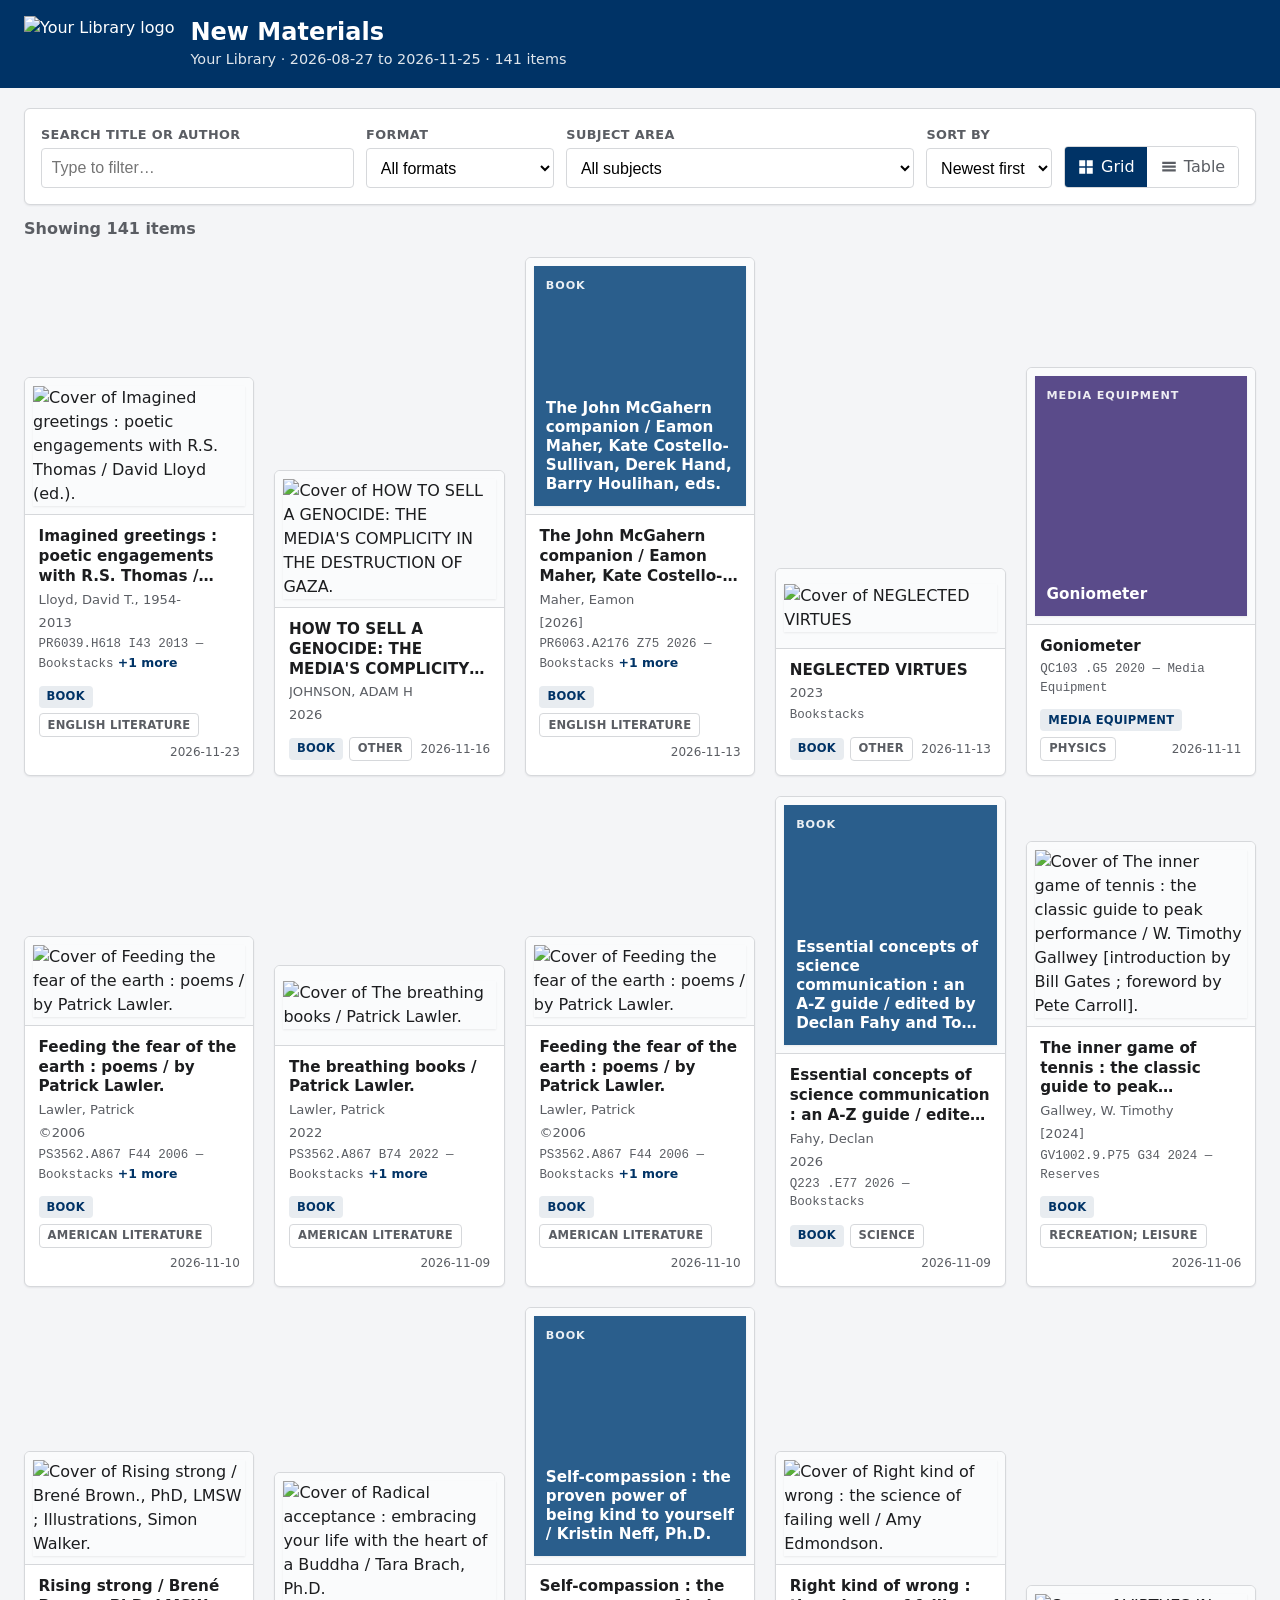
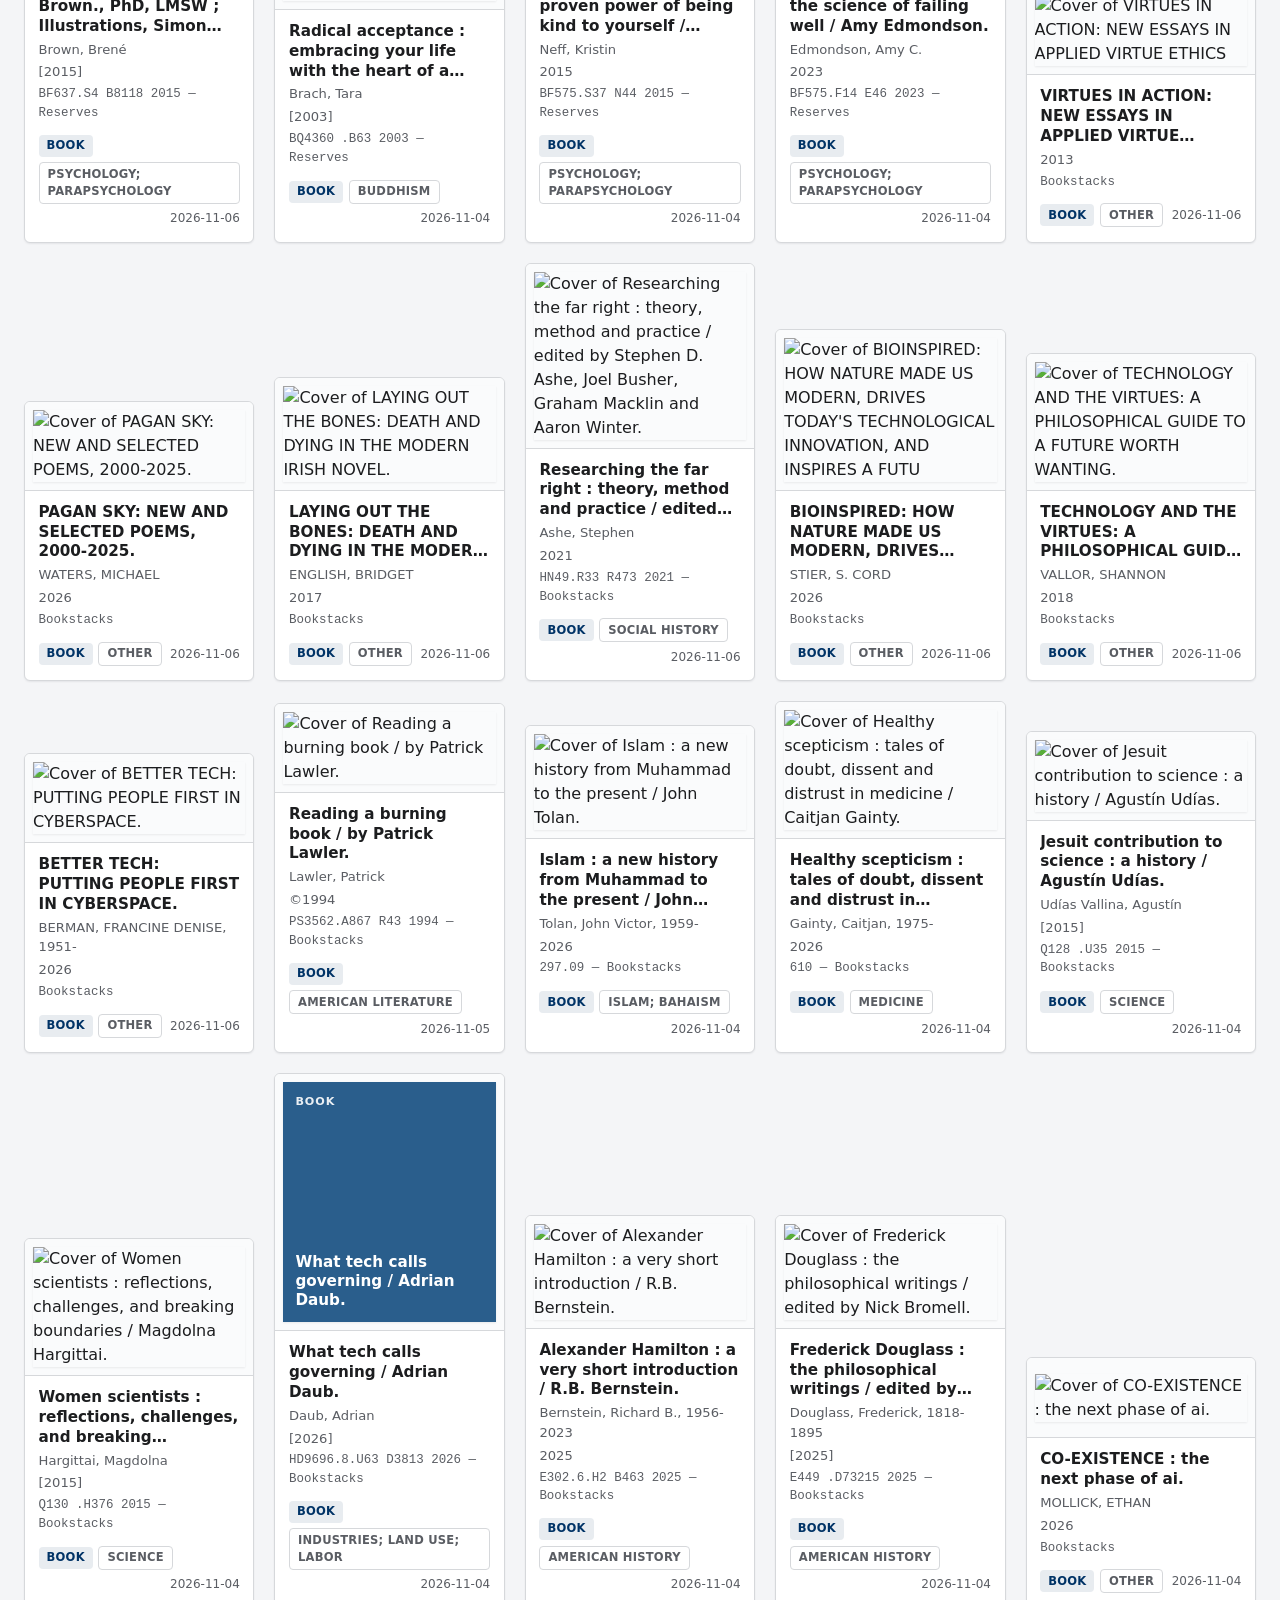
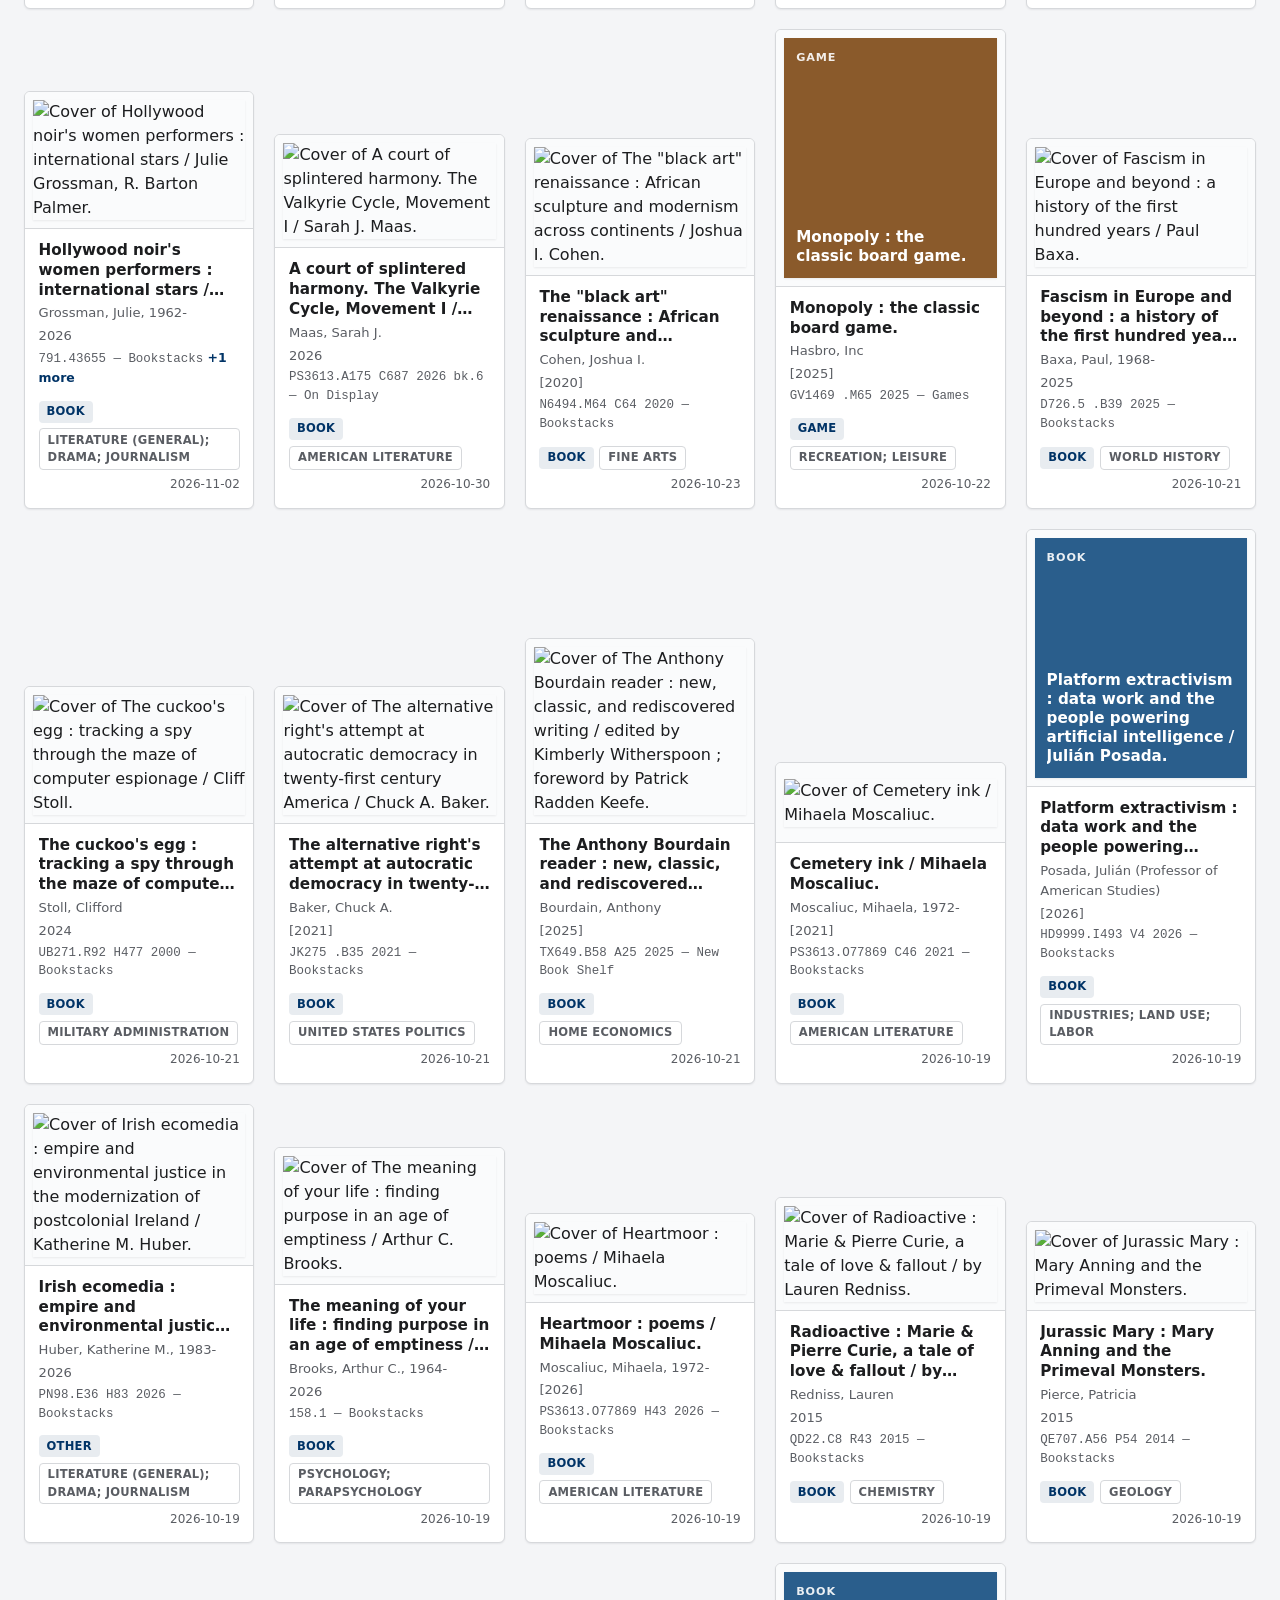
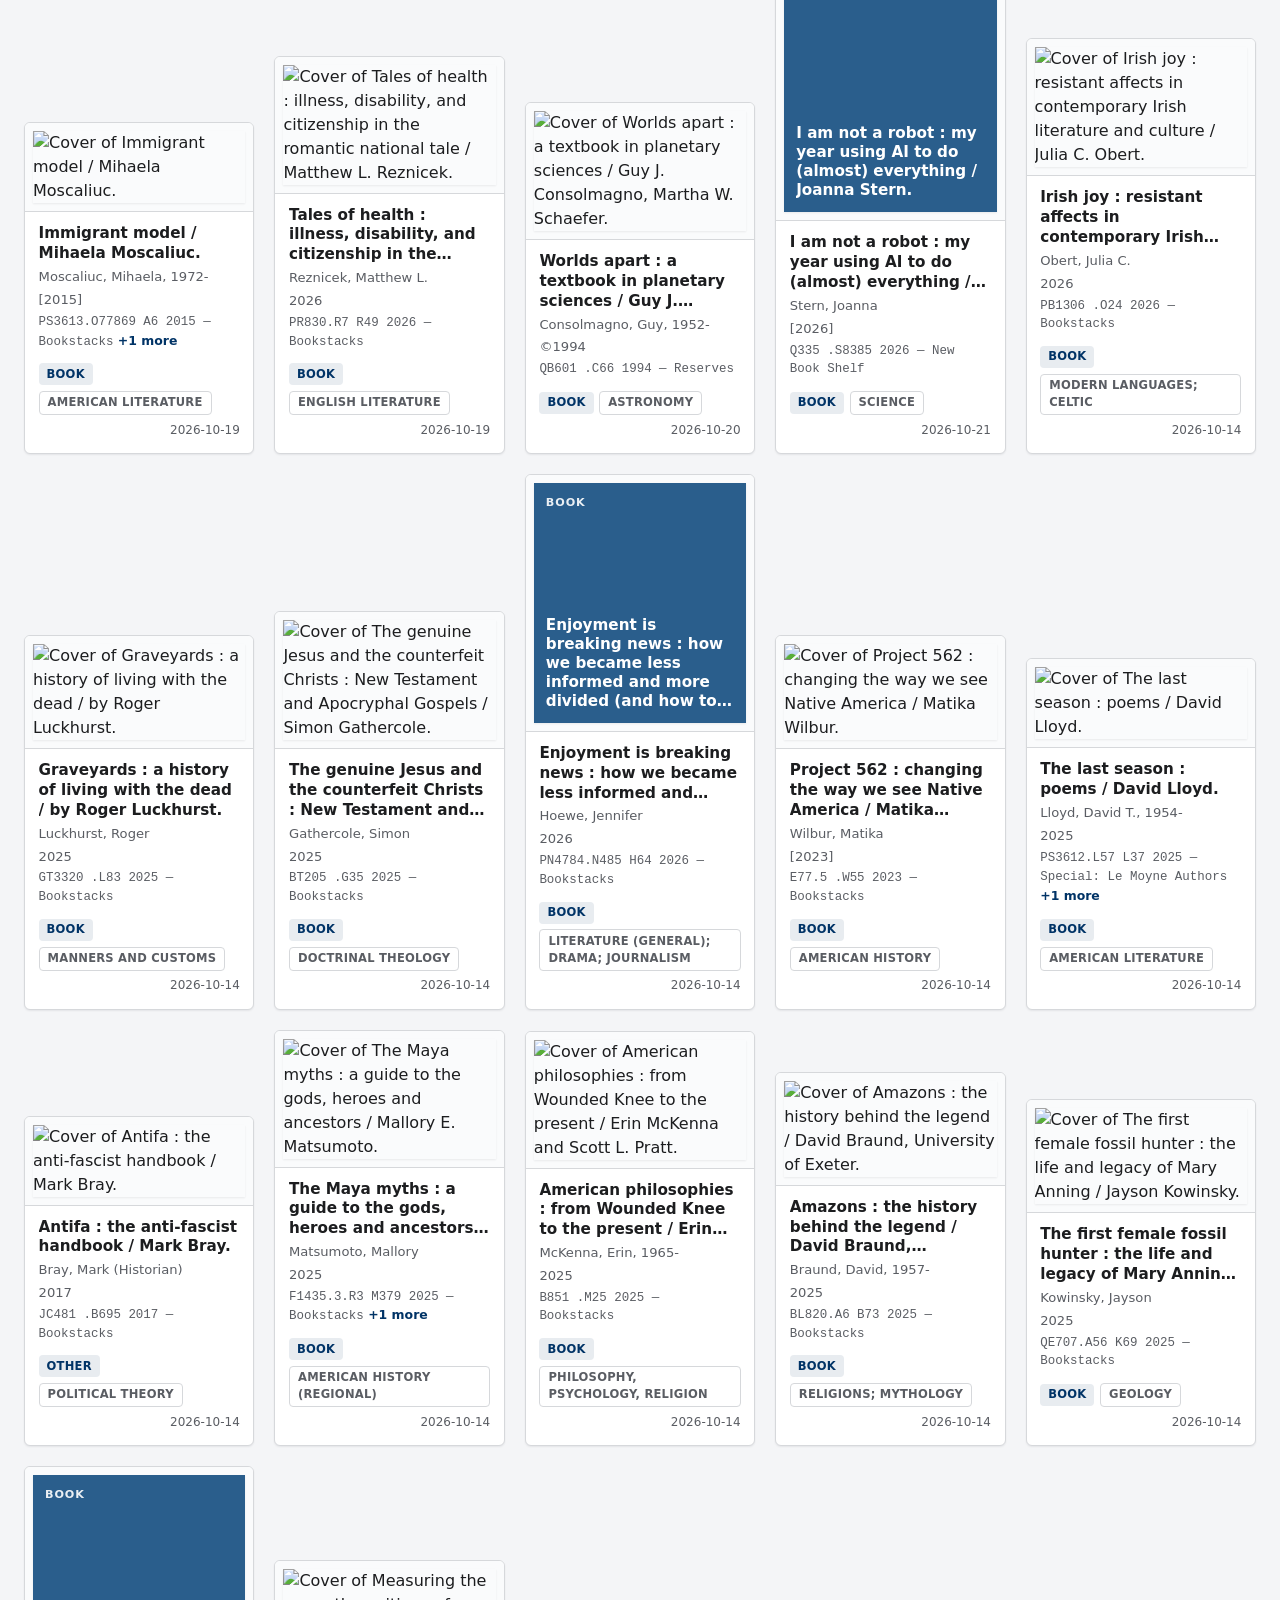
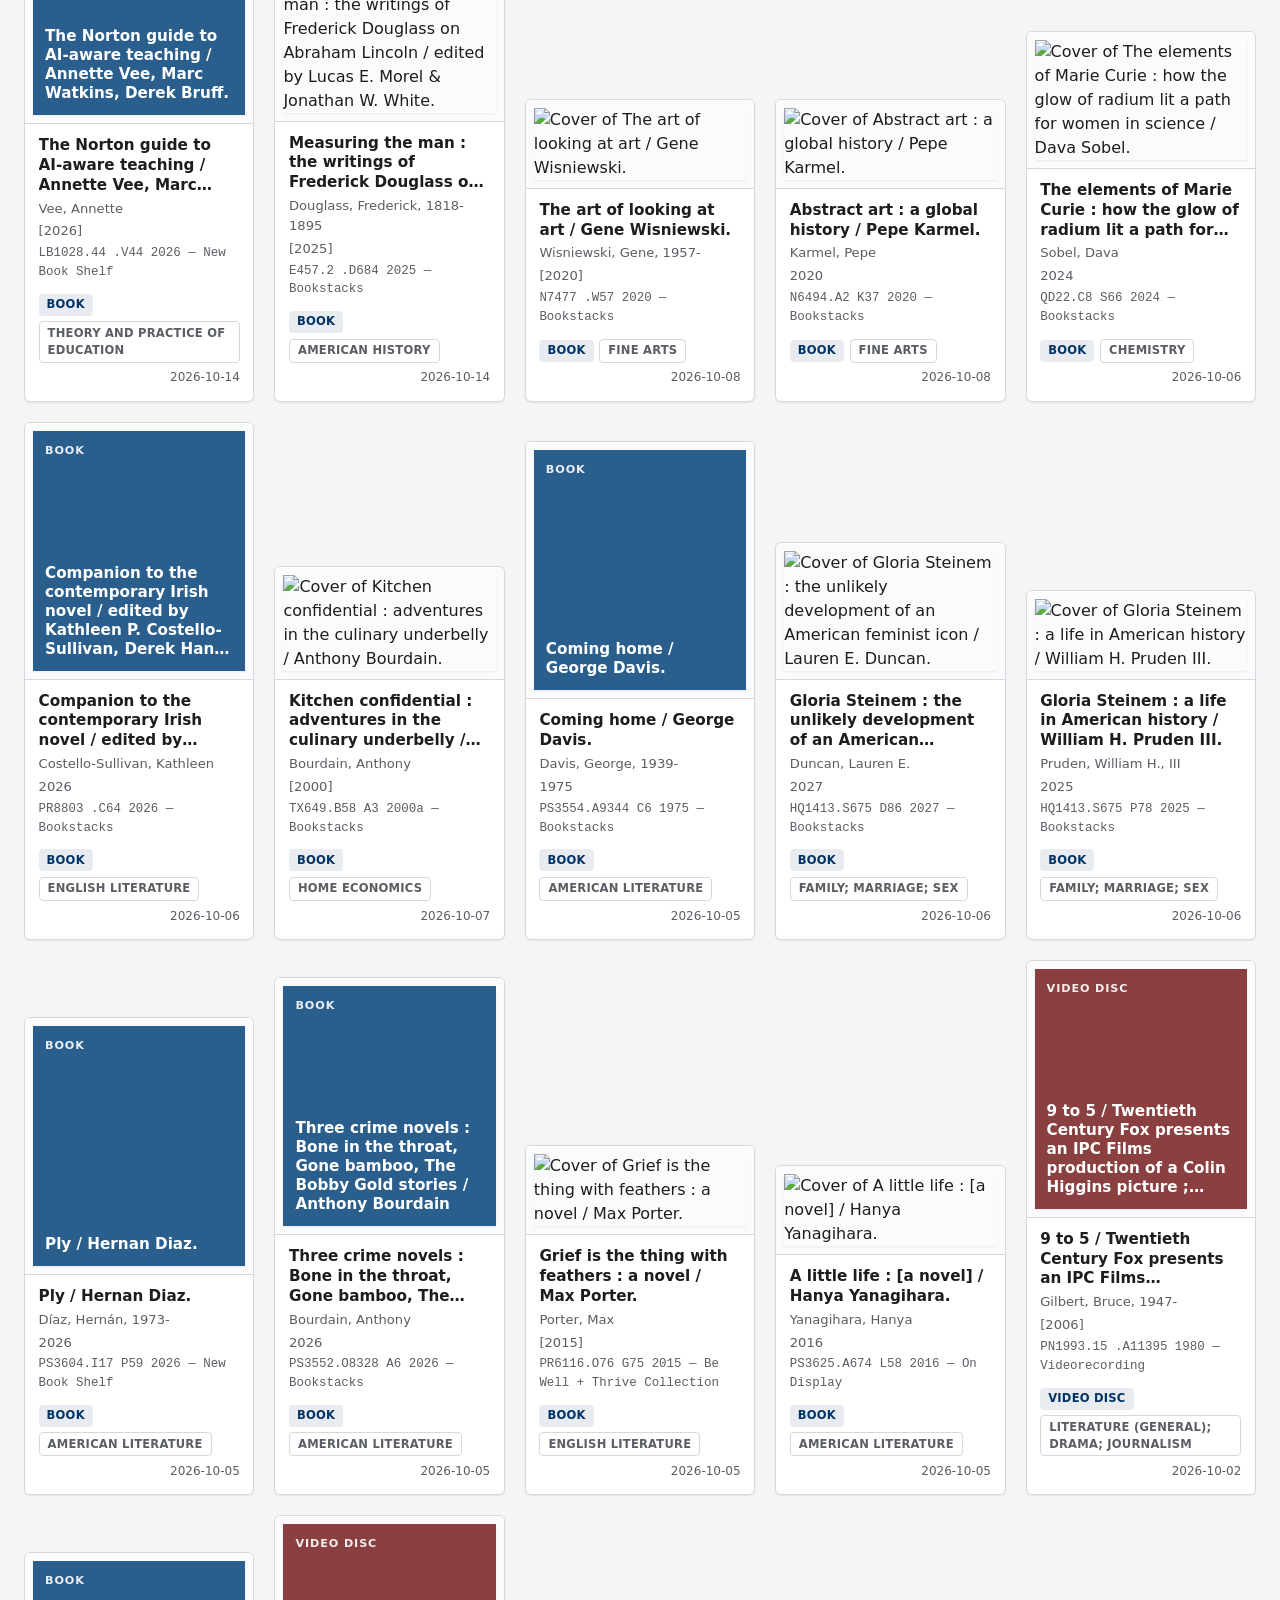
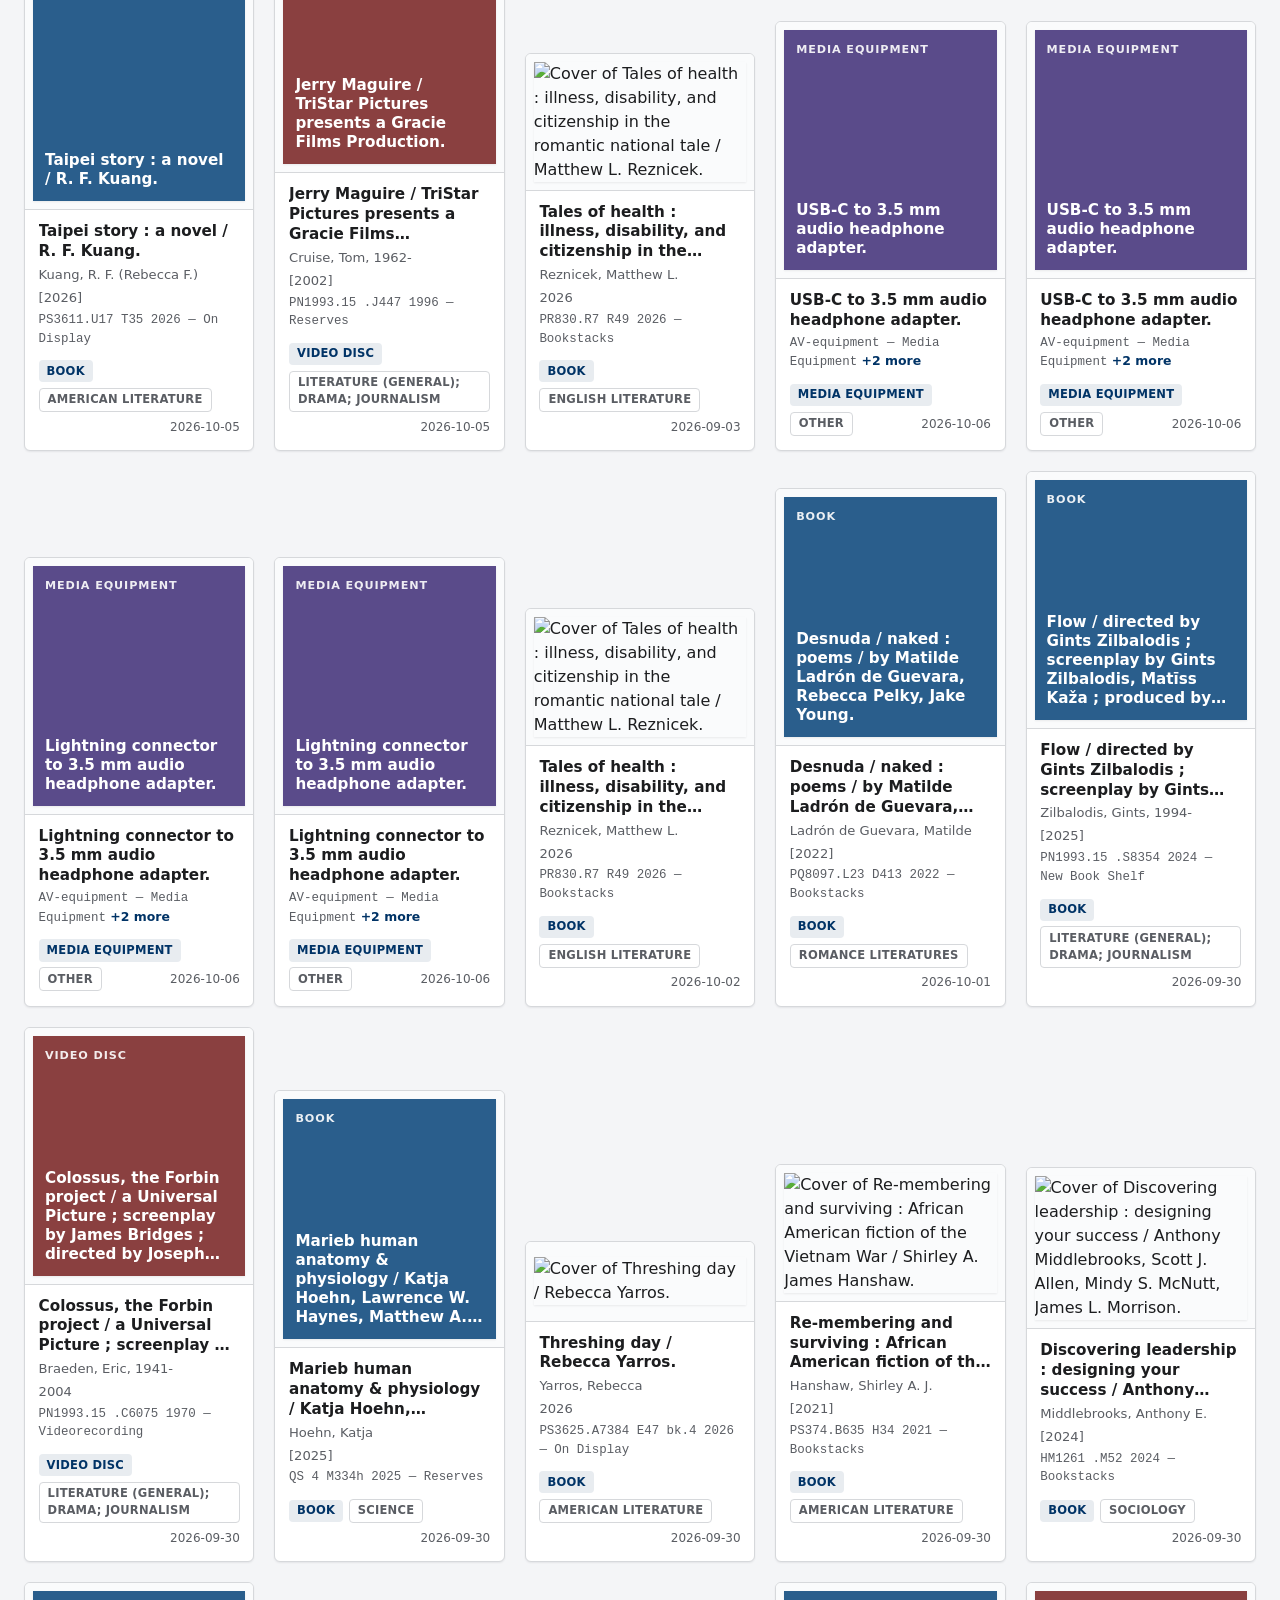
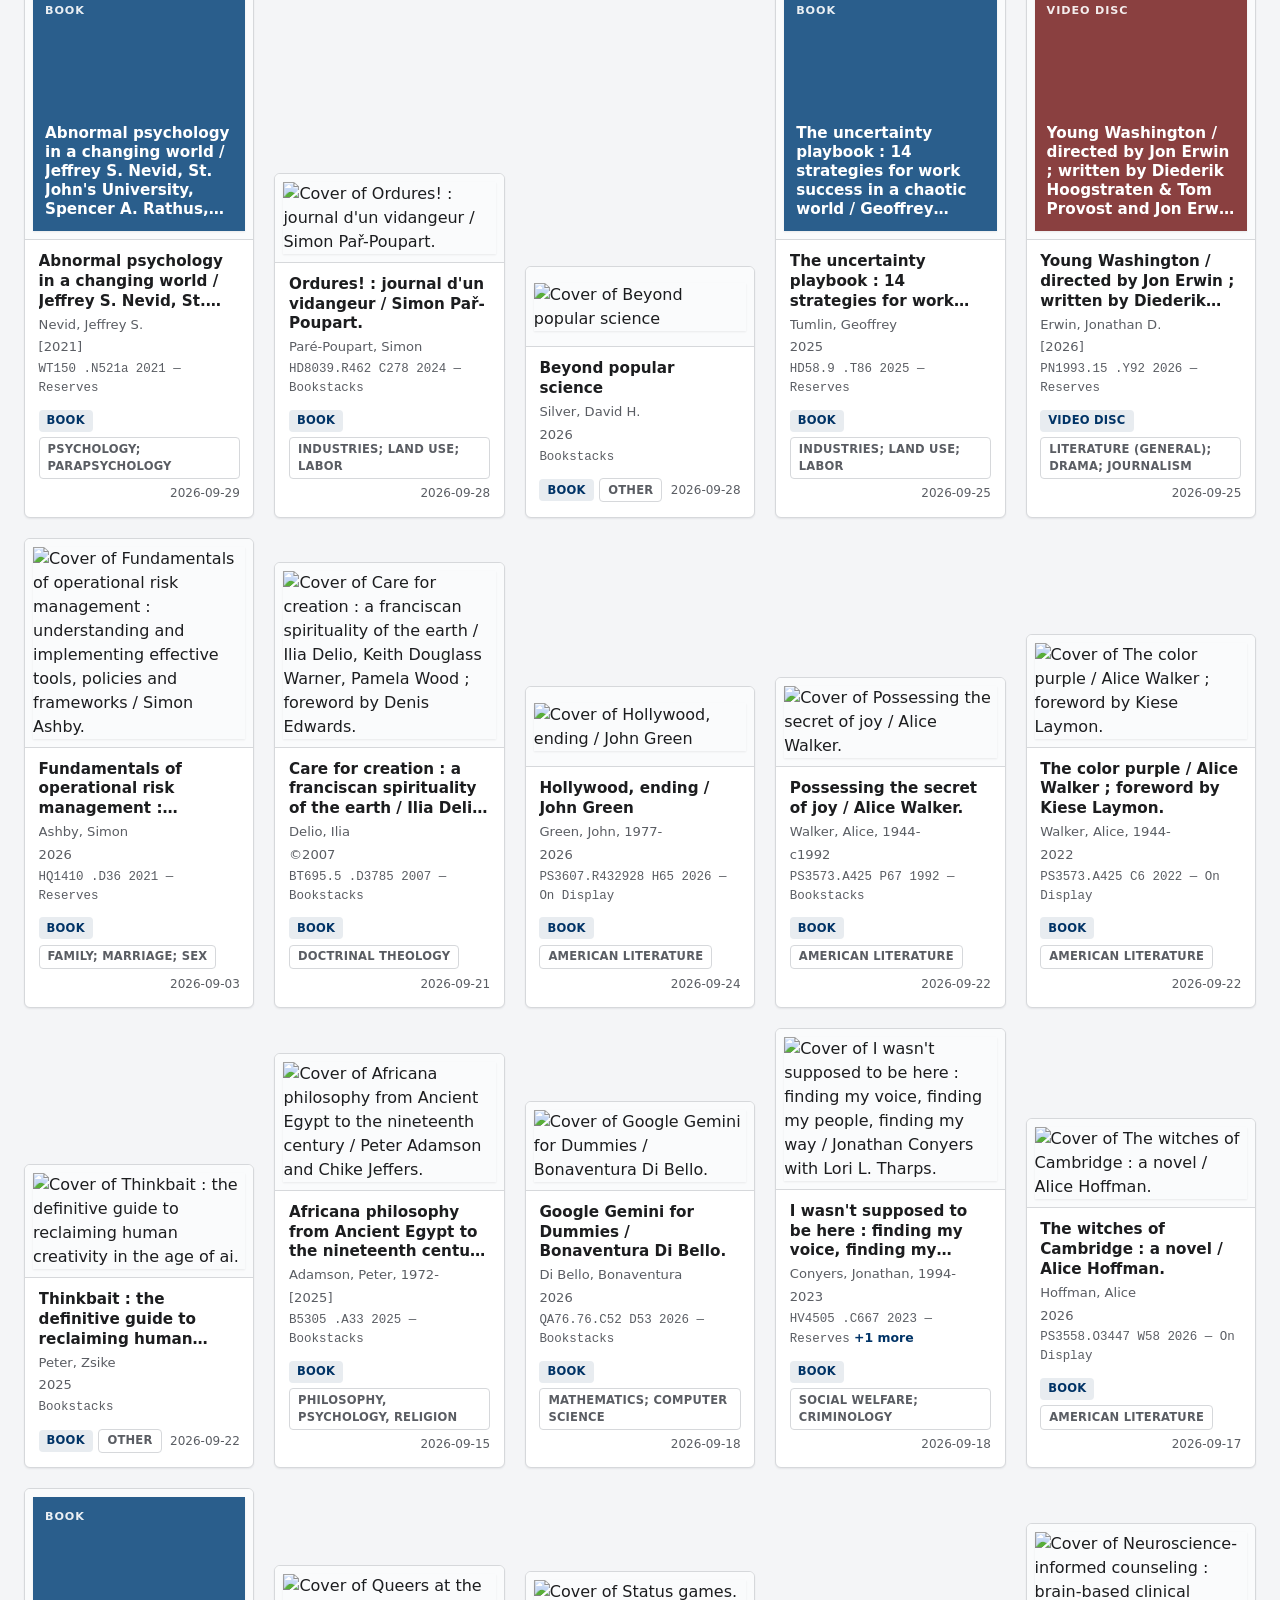
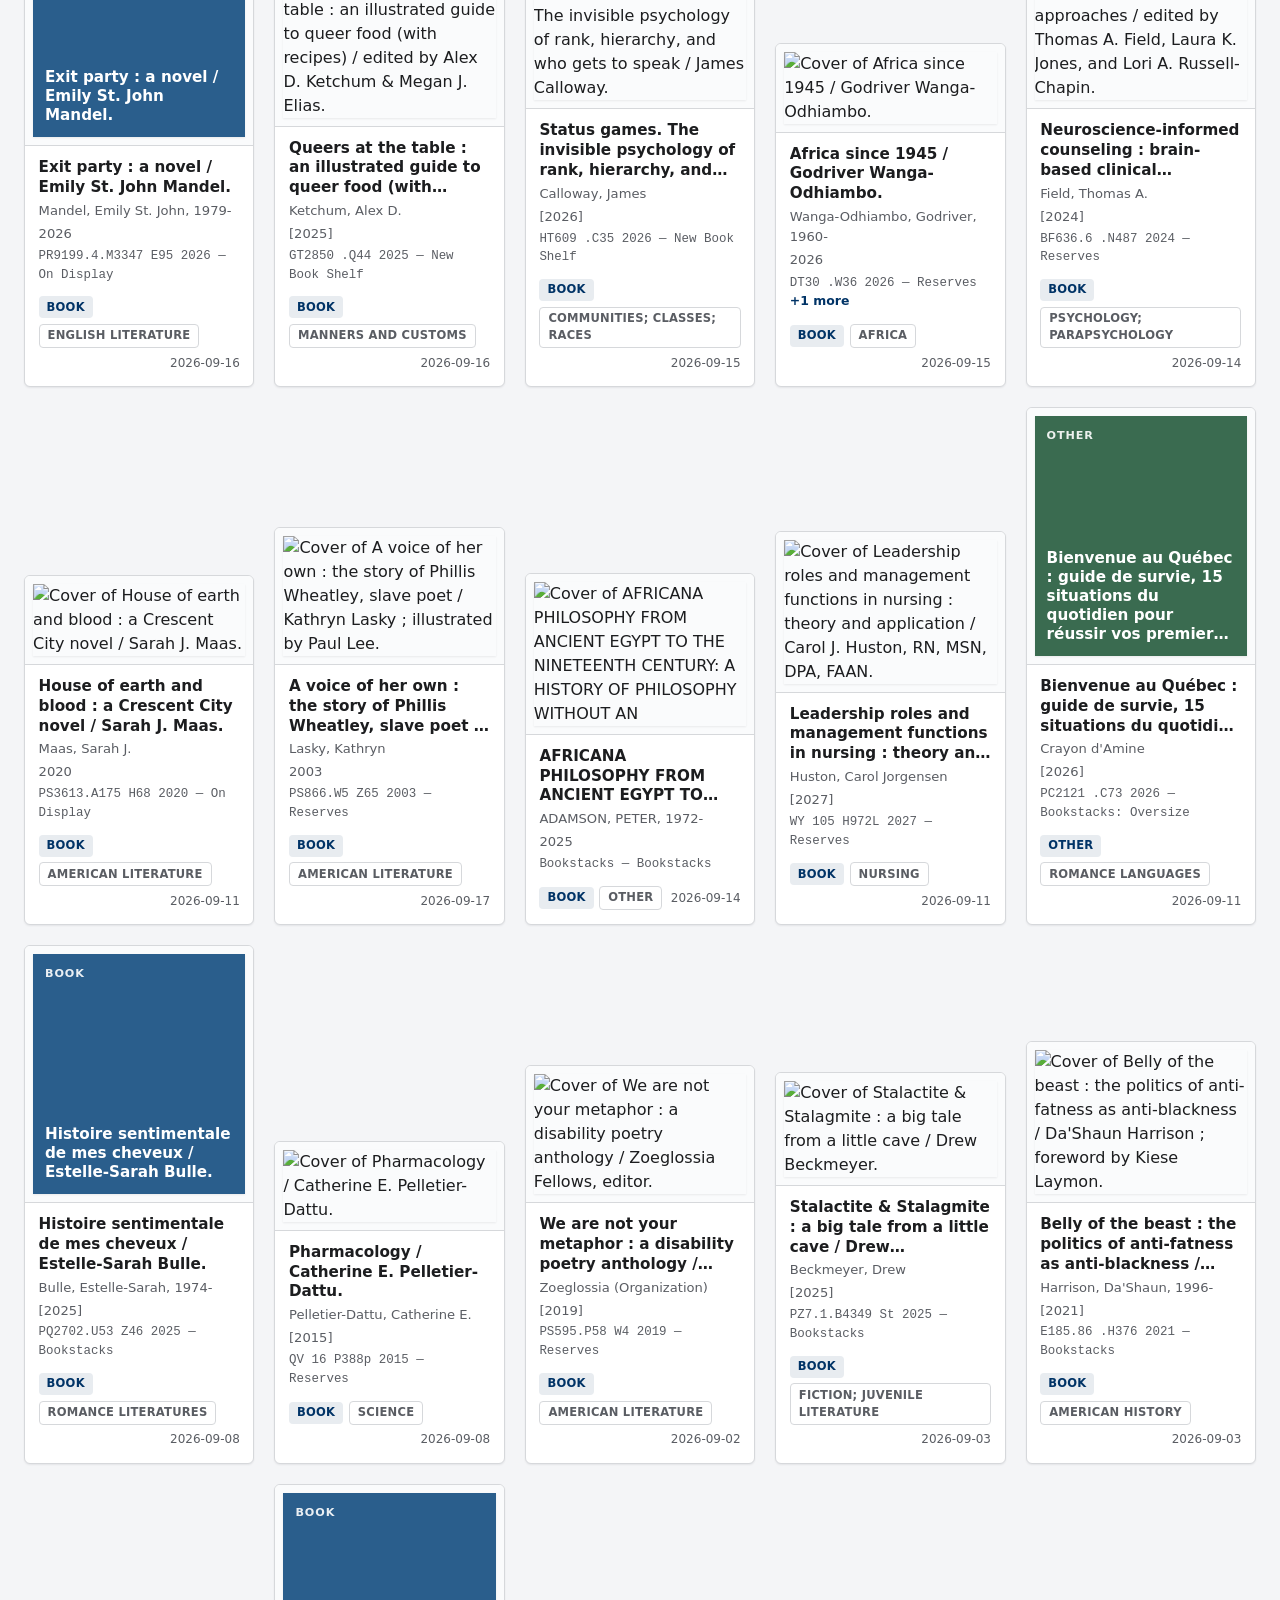
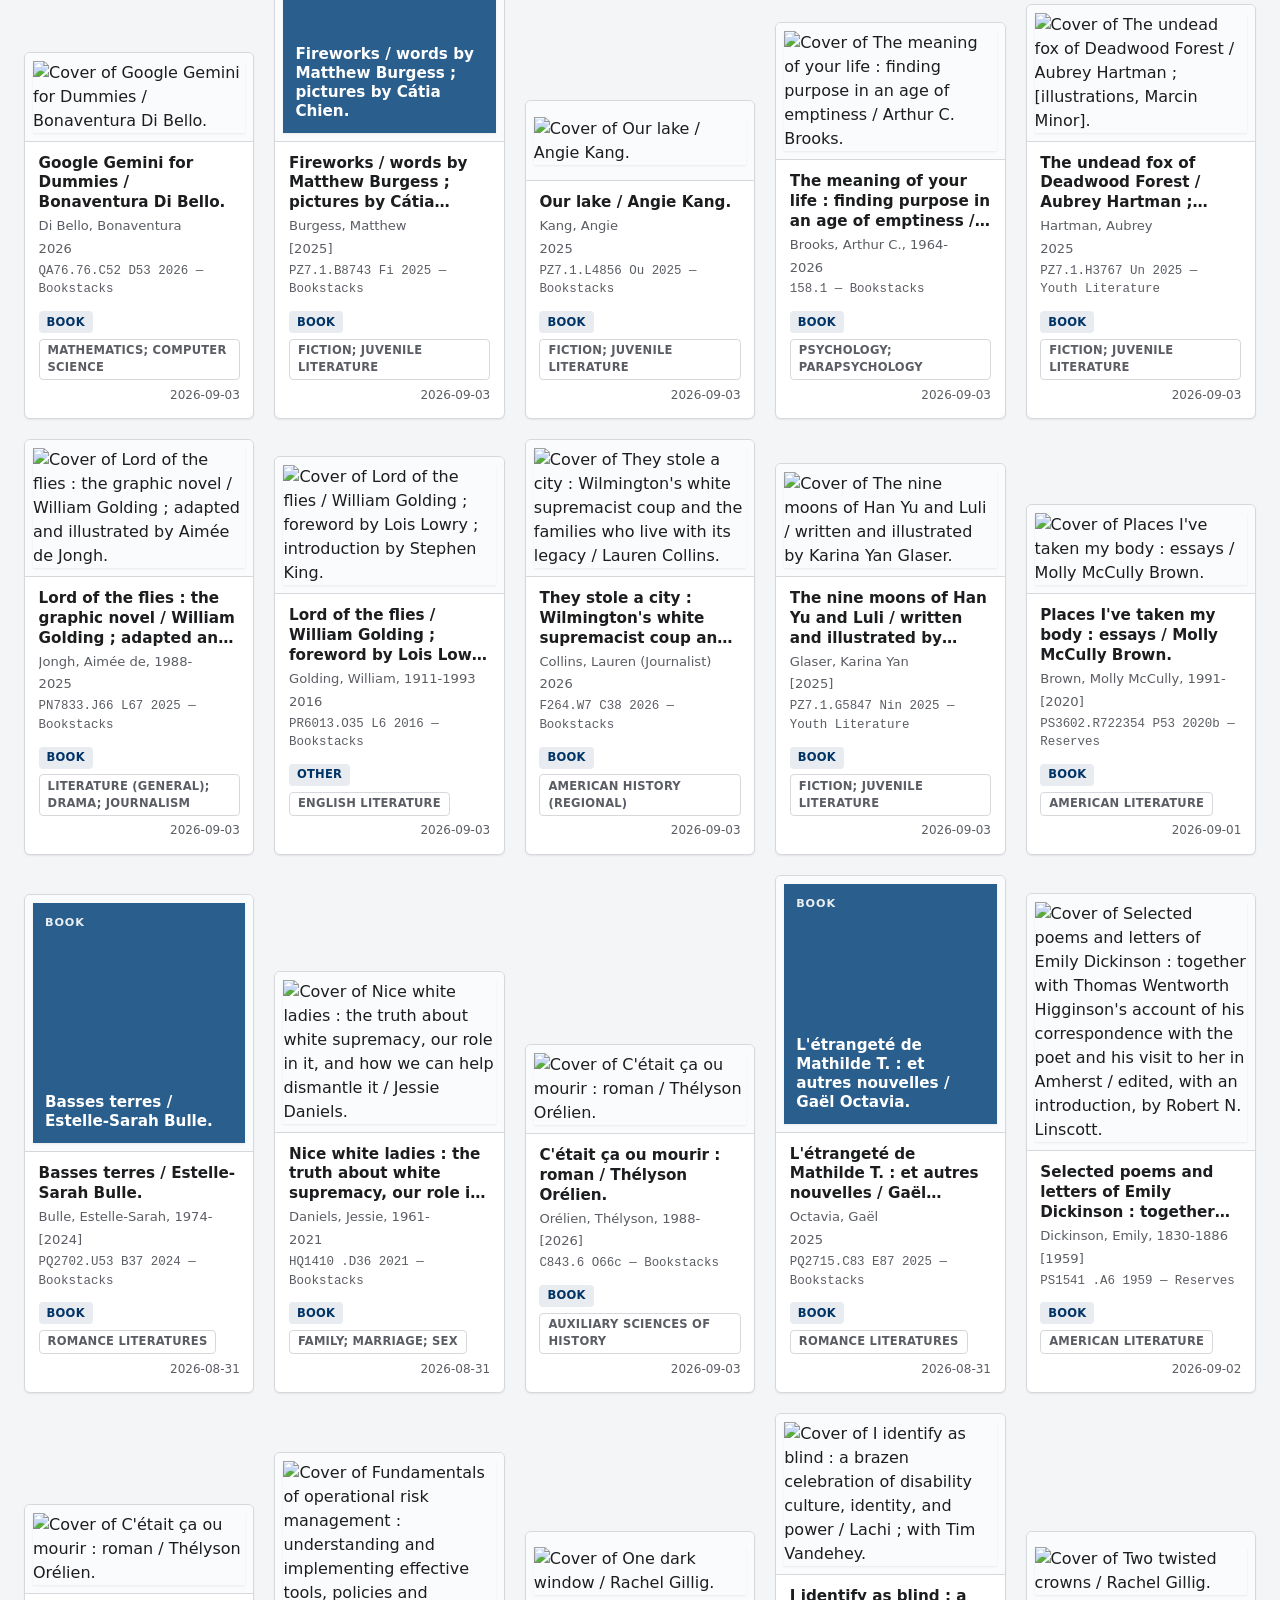
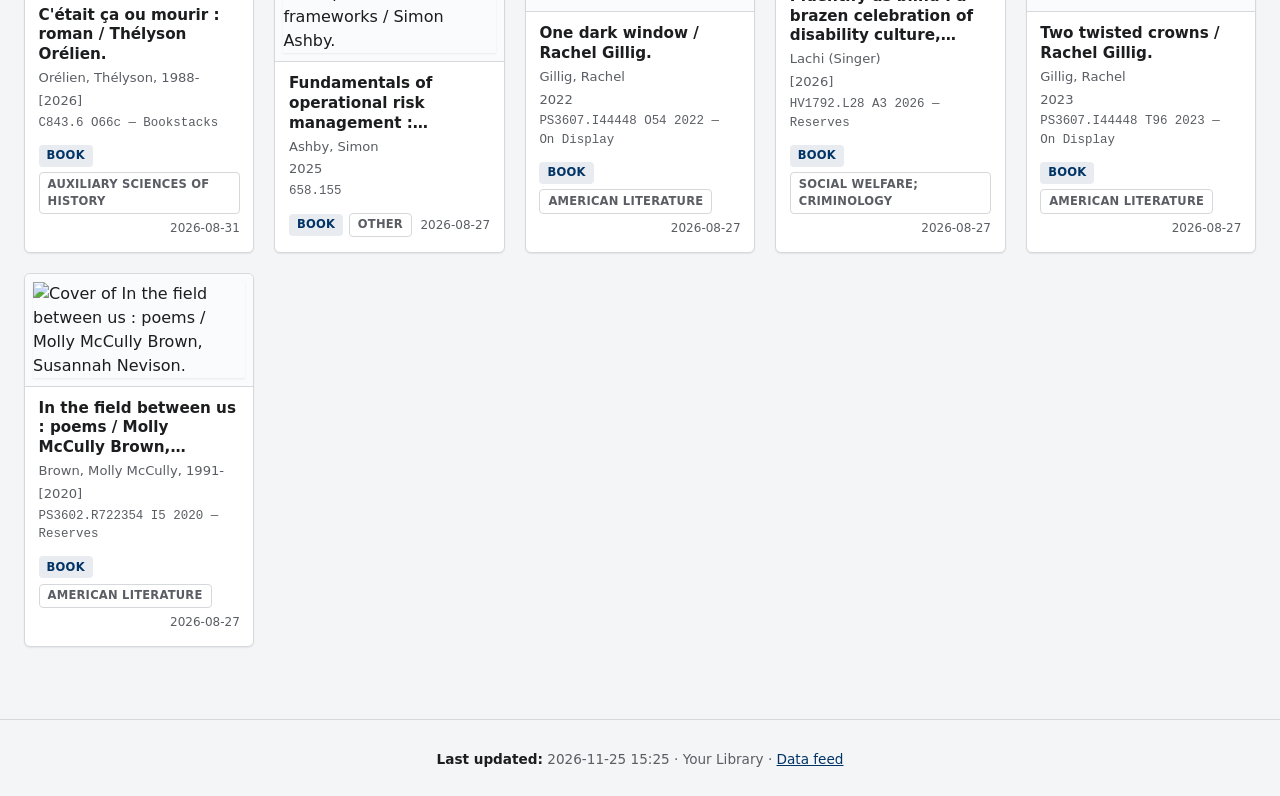
==== commit 0898b85b: "Auto-update FOLIO data" ====
--- a/output/new-materials.html
+++ b/output/new-materials.html
@@ -26,9 +26,9 @@
       <h1>New Materials</h1>
       <p class="header-sub">
         Your Library &middot;
-        <span aria-label="date range">2026-08-26 to 2026-11-24</span>
+        <span aria-label="date range">2026-08-27 to 2026-11-25</span>
         &middot;
-        <span aria-label="total items">146 items</span>
+        <span aria-label="total items">141 items</span>
       </p>
     </div>
   </header>
@@ -49,7 +49,7 @@
         <select id="format-filter" aria-controls="materials-grid materials-table">
           <option value="all">All formats</option>
           
-          <option value="985f2a63-0c7f-4654-8b06-dc66f88a5b62">Book (132)</option>
+          <option value="985f2a63-0c7f-4654-8b06-dc66f88a5b62">Book (127)</option>
           
           <option value="71ca92ff-567d-416a-bc33-56cb0637c112">Game (1)</option>
           
@@ -67,7 +67,7 @@
         <select id="subject-filter" aria-controls="materials-grid materials-table">
           <option value="all">All subjects</option>
           
-          <option value="American Literature">American Literature (29)</option>
+          <option value="American Literature">American Literature (28)</option>
           
           <option value="English Literature">English Literature (9)</option>
           
@@ -75,22 +75,20 @@
           
           <option value="Psychology; Parapsychology">Psychology; Parapsychology (7)</option>
           
-          <option value="American History">American History (6)</option>
-          
           <option value="Science">Science (6)</option>
           
+          <option value="American History">American History (5)</option>
+          
           <option value="Fiction; Juvenile Literature">Fiction; Juvenile Literature (5)</option>
           
-          <option value="Industries; Land Use; Labor">Industries; Land Use; Labor (5)</option>
-          
           <option value="Family; Marriage; Sex">Family; Marriage; Sex (4)</option>
           
+          <option value="Industries; Land Use; Labor">Industries; Land Use; Labor (4)</option>
+          
           <option value="Romance Literatures">Romance Literatures (4)</option>
           
           <option value="Fine Arts">Fine Arts (3)</option>
           
-          <option value="Social Welfare; Criminology">Social Welfare; Criminology (3)</option>
-          
           <option value="American History (Regional)">American History (Regional) (2)</option>
           
           <option value="Auxiliary Sciences of History">Auxiliary Sciences of History (2)</option>
@@ -111,7 +109,7 @@
           
           <option value="Recreation; Leisure">Recreation; Leisure (2)</option>
           
-          <option value="World History">World History (2)</option>
+          <option value="Social Welfare; Criminology">Social Welfare; Criminology (2)</option>
           
           <option value="Africa">Africa (1)</option>
           
@@ -146,6 +144,8 @@
           <option value="Theory and Practice of Education">Theory and Practice of Education (1)</option>
           
           <option value="United States Politics">United States Politics (1)</option>
+          
+          <option value="World History">World History (1)</option>
           
           <option value="Other">Other (17)</option>
           
@@ -178,7 +178,7 @@
     
     <div class="status-row">
       <span class="results-count" id="results-count" aria-live="polite" aria-atomic="true">
-        Showing 146 items
+        Showing 141 items
       </span>
       <div class="active-filters" id="active-filters" aria-label="Active filters"></div>
       <button class="clear-filters" id="clear-filters" type="button" hidden>Clear all</button>
@@ -190,7 +190,7 @@
         <strong>JavaScript is required to view and filter materials.</strong>
         This page renders the list dynamically using a small bit of JavaScript.
         If you cannot enable scripting, the raw data is also available as JSON:
-        <a href="data/items.json">View 146 items as JSON</a>
+        <a href="data/items.json">View 141 items as JSON</a>
       </div>
     </noscript>
 
@@ -237,14 +237,14 @@
 
   <footer class="site-footer" role="contentinfo">
     <p>
-      <span class="updated">Last updated:</span> 2026-11-24 15:41
+      <span class="updated">Last updated:</span> 2026-11-25 15:25
       &middot; Your Library
       &middot; <a href="data/items.json">Data feed</a>
     </p>
   </footer>
 
   
-  <script type="application/json" id="items-data">{"generated_at":"2026-11-24 15:41","date_range":{"start":"2026-08-26","end":"2026-11-24"},"institution":"Your Library","total_count":146,"items":[{"id":"b2de62c0-f5c4-4f31-b51b-19c0c794895e","instance_id":"31f90248-451d-4631-9543-4e8229f9f16c","title":"Imagined greetings : poetic engagements with R.S. Thomas / David Lloyd (ed.).","author":"Lloyd, David T., 1954-","publisher":"Gwasg Carreg Gwalch","year":"2013","receipt_date":"2026-11-23","type_uuid":"985f2a63-0c7f-4654-8b06-dc66f88a5b62","type_label":"Book","subject_group":"English Literature","subjects":["Thomas, R. S. (Ronald Stuart), 1913-2000--Poetry","English poetry--Welsh authors","Poésie anglaise--Auteurs gallois","Thomas, R. S. (Ronald Stuart), 1913-2000","English poetry--Welsh authors","Poetry"],"call_number":"PR6039.H618 I43 2013","holdings":[{"call_number":"PR6039.H618 I43 2013","location":"Bookstacks","location_code":"","library":"","library_code":"","status":"In process","due_date":"","loan_type":"","barcode":"","material_type":""},{"call_number":"PR6039.H618 I43 2013","location":"Bookstacks","location_code":"","library":"","library_code":"","status":"In process","due_date":"","loan_type":"","barcode":"","material_type":""}],"cover_url":"https://books.google.com/books/content?id=JRo2mwEACAAJ\u0026printsec=frontcover\u0026img=1\u0026zoom=5","placeholder_color":"#2a5e8c","eds_url":"https://openurl.ebsco.com/c/tsd3v2/openurl?sid=ebsco:plink\u0026id=ebsco:cat10692a:lmc.oai.edge.lemoyne.folio.ebsco.com.fs00001267.31f90248.451d.4631.9543.4e8229f9f16c\u0026rft.oclc=835968085\u0026crl=f\u0026prompt=none","isbn":null,"oclc":"835968085"},{"id":"054d03cf-36c9-4bb2-ab04-4e535efe4c51","instance_id":"3be3386e-0dfe-4407-b4e6-b93fe59a5f96","title":"HOW TO SELL A GENOCIDE: THE MEDIA'S COMPLICITY IN THE DESTRUCTION OF GAZA.","author":"JOHNSON, ADAM H","publisher":"PLUTO","year":"2026","receipt_date":"2026-11-16","type_uuid":"985f2a63-0c7f-4654-8b06-dc66f88a5b62","type_label":"Book","subject_group":"Other","subjects":[],"call_number":"","holdings":[],"cover_url":"https://books.google.com/books/content?id=WxOa0QEACAAJ\u0026printsec=frontcover\u0026img=1\u0026zoom=5","placeholder_color":"#2a5e8c","eds_url":"https://openurl.ebsco.com/c/tsd3v2/openurl?sid=ebsco:plink\u0026id=ebsco:cat10692a:lmc.oai.edge.lemoyne.folio.ebsco.com.fs00001267.3be3386e.0dfe.4407.b4e6.b93fe59a5f96\u0026rft.isbn=9780745351650\u0026crl=f\u0026prompt=none","isbn":"9780745351650","oclc":null},{"id":"edc51b79-83f5-4392-84d1-9e9c77587acd","instance_id":"5b7f628e-359b-4c11-848c-9367d533ba10","title":"The John McGahern companion / Eamon Maher, Kate Costello-Sullivan, Derek Hand, Barry Houlihan, eds.","author":"Maher, Eamon","publisher":"Peter Lang","year":"[2026]","receipt_date":"2026-11-13","type_uuid":"985f2a63-0c7f-4654-8b06-dc66f88a5b62","type_label":"Book","subject_group":"English Literature","subjects":["McGahern, John, 1934-2006--Criticism and interpretation","English literature--Irish authors--History and criticism","Ireland--In literature","Irlande--Dans la littérature","McGahern, John, 1934-2006","English literature--Irish authors","Literature","Ireland","Criticism, interpretation, etc"],"call_number":"PR6063.A2176 Z75 2026","holdings":[{"call_number":"PR6063.A2176 Z75 2026","location":"Bookstacks","location_code":"","library":"","library_code":"","status":"In process","due_date":"","loan_type":"","barcode":"","material_type":""},{"call_number":"PR6063.A2176 Z75 2026","location":"Bookstacks","location_code":"","library":"","library_code":"","status":"In process","due_date":"","loan_type":"","barcode":"","material_type":""}],"cover_url":null,"placeholder_color":"#2a5e8c","eds_url":"https://openurl.ebsco.com/c/tsd3v2/openurl?sid=ebsco:plink\u0026id=ebsco:cat10692a:lmc.oai.edge.lemoyne.folio.ebsco.com.fs00001267.5b7f628e.359b.4c11.848c.9367d533ba10\u0026rft.isbn=2026016533\u0026rft.oclc=1587914798\u0026crl=f\u0026prompt=none","isbn":"2026016533","oclc":"1587914798"},{"id":"63ea48d0-0ef7-4f05-b17c-308a98209dac","instance_id":"6d713f9c-5678-4395-8ca1-c8872f637617","title":"NEGLECTED VIRTUES","author":"","publisher":"ROUTLEDGE","year":"2023","receipt_date":"2026-11-13","type_uuid":"985f2a63-0c7f-4654-8b06-dc66f88a5b62","type_label":"Book","subject_group":"Other","subjects":[],"call_number":"","holdings":[{"call_number":"","location":"Bookstacks","location_code":"","library":"","library_code":"","status":"In process","due_date":"","loan_type":"","barcode":"","material_type":""}],"cover_url":"https://books.google.com/books/content?id=q3KazgEACAAJ\u0026printsec=frontcover\u0026img=1\u0026zoom=5","placeholder_color":"#2a5e8c","eds_url":"https://openurl.ebsco.com/c/tsd3v2/openurl?sid=ebsco:plink\u0026id=ebsco:cat10692a:lmc.oai.edge.lemoyne.folio.ebsco.com.fs00001267.6d713f9c.5678.4395.8ca1.c8872f637617\u0026rft.isbn=9781032168289\u0026crl=f\u0026prompt=none","isbn":"9781032168289","oclc":null},{"id":"c079de61-9204-4fd2-bf70-8777235bf16d","instance_id":"1aa3fcb7-7ca5-4f72-8514-0a44bee10ff9","title":"Goniometer","author":"","publisher":"EMI","year":"","receipt_date":"2026-11-11","type_uuid":"e186d6f0-cbda-44ed-bb52-a4219d66feb0","type_label":"Media equipment","subject_group":"Physics","subjects":["Goniometer"],"call_number":"QC103 .G5 2020","holdings":[{"call_number":"QC103 .G5 2020","location":"Media Equipment","location_code":"","library":"","library_code":"","status":"Available","due_date":"","loan_type":"","barcode":"30431003709269","material_type":""}],"cover_url":null,"placeholder_color":"#5a4b8a","eds_url":"https://openurl.ebsco.com/c/tsd3v2/openurl?sid=ebsco:plink\u0026id=ebsco:cat10692a:lmc.oai.edge.lemoyne.folio.ebsco.com.fs00001267.1aa3fcb7.7ca5.4f72.8514.0a44bee10ff9\u0026crl=f\u0026prompt=none","isbn":null,"oclc":null},{"id":"f91d8652-8a6f-4324-85c9-40cd22bb6827","instance_id":"c6885dd9-1dc6-4608-9852-d45b5a1bb6ad","title":"Feeding the fear of the earth : poems / by Patrick Lawler.","author":"Lawler, Patrick","publisher":"Many Mountains Moving Press","year":"©2006","receipt_date":"2026-11-10","type_uuid":"985f2a63-0c7f-4654-8b06-dc66f88a5b62","type_label":"Book","subject_group":"American Literature","subjects":["American poetry--21st century","American poetry","2000-2099","Poetry","poetry","Poetry","Poésie"],"call_number":"PS3562.A867 F44 2006","holdings":[{"call_number":"PS3562.A867 F44 2006","location":"Bookstacks","location_code":"","library":"","library_code":"","status":"In process","due_date":"","loan_type":"","barcode":"","material_type":""},{"call_number":"PS3562.A867 F44 2006","location":"Bookstacks","location_code":"","library":"","library_code":"","status":"In process","due_date":"","loan_type":"","barcode":"","material_type":""}],"cover_url":"https://books.google.com/books/content?id=PuFlAAAAMAAJ\u0026printsec=frontcover\u0026img=1\u0026zoom=5","placeholder_color":"#2a5e8c","eds_url":"https://openurl.ebsco.com/c/tsd3v2/openurl?sid=ebsco:plink\u0026id=ebsco:cat10692a:lmc.oai.edge.lemoyne.folio.ebsco.com.fs00001267.c6885dd9.1dc6.4608.9852.d45b5a1bb6ad\u0026rft.isbn=9781886976184\u0026rft.oclc=69661745\u0026crl=f\u0026prompt=none","isbn":"9781886976184","oclc":"69661745"},{"id":"c2d459f1-7a02-4814-bea9-eb9934491097","instance_id":"a5cf854b-5a45-480d-8039-da911982ae80","title":"The breathing books / Patrick Lawler.","author":"Lawler, Patrick","publisher":"Tiger Bark Press","year":"2022","receipt_date":"2026-11-09","type_uuid":"985f2a63-0c7f-4654-8b06-dc66f88a5b62","type_label":"Book","subject_group":"American Literature","subjects":["Poetry","Poésie","poetry","Poetry","poetry","Poetry","Poésie"],"call_number":"PS3562.A867 B74 2022","holdings":[{"call_number":"PS3562.A867 B74 2022","location":"Bookstacks","location_code":"","library":"","library_code":"","status":"In process","due_date":"","loan_type":"","barcode":"","material_type":""},{"call_number":"PS3562.A867 B74 2022","location":"Bookstacks","location_code":"","library":"","library_code":"","status":"In process","due_date":"","loan_type":"","barcode":"","material_type":""}],"cover_url":"https://books.google.com/books/content?id=Jf_tzwEACAAJ\u0026printsec=frontcover\u0026img=1\u0026zoom=5","placeholder_color":"#2a5e8c","eds_url":"https://openurl.ebsco.com/c/tsd3v2/openurl?sid=ebsco:plink\u0026id=ebsco:cat10692a:lmc.oai.edge.lemoyne.folio.ebsco.com.fs00001267.a5cf854b.5a45.480d.8039.da911982ae80\u0026rft.oclc=1379831554\u0026crl=f\u0026prompt=none","isbn":null,"oclc":"1379831554"},{"id":"c8480213-ceaa-4a24-8143-2f2b20b53ce7","instance_id":"c6885dd9-1dc6-4608-9852-d45b5a1bb6ad","title":"Feeding the fear of the earth : poems / by Patrick Lawler.","author":"Lawler, Patrick","publisher":"Many Mountains Moving Press","year":"©2006","receipt_date":"2026-11-10","type_uuid":"985f2a63-0c7f-4654-8b06-dc66f88a5b62","type_label":"Book","subject_group":"American Literature","subjects":["American poetry--21st century","American poetry","2000-2099","Poetry","poetry","Poetry","Poésie"],"call_number":"PS3562.A867 F44 2006","holdings":[{"call_number":"PS3562.A867 F44 2006","location":"Bookstacks","location_code":"","library":"","library_code":"","status":"In process","due_date":"","loan_type":"","barcode":"","material_type":""},{"call_number":"PS3562.A867 F44 2006","location":"Bookstacks","location_code":"","library":"","library_code":"","status":"In process","due_date":"","loan_type":"","barcode":"","material_type":""}],"cover_url":"https://books.google.com/books/content?id=PuFlAAAAMAAJ\u0026printsec=frontcover\u0026img=1\u0026zoom=5","placeholder_color":"#2a5e8c","eds_url":"https://openurl.ebsco.com/c/tsd3v2/openurl?sid=ebsco:plink\u0026id=ebsco:cat10692a:lmc.oai.edge.lemoyne.folio.ebsco.com.fs00001267.c6885dd9.1dc6.4608.9852.d45b5a1bb6ad\u0026rft.isbn=9781886976184\u0026rft.oclc=69661745\u0026crl=f\u0026prompt=none","isbn":"9781886976184","oclc":"69661745"},{"id":"881b956a-2e7e-49a7-9673-13c08d73f293","instance_id":"10307cae-c899-497e-af96-6260714e724e","title":"Essential concepts of science communication : an A-Z guide / edited by Declan Fahy and Todd P. Newman.","author":"Fahy, Declan","publisher":"Routledge","year":"2026","receipt_date":"2026-11-09","type_uuid":"985f2a63-0c7f-4654-8b06-dc66f88a5b62","type_label":"Book","subject_group":"Science","subjects":["Communication in science","Information scientifique","Communication in science"],"call_number":"Q223 .E77 2026","holdings":[{"call_number":"Q223 .E77 2026","location":"Bookstacks","location_code":"","library":"","library_code":"","status":"Available","due_date":"","loan_type":"","barcode":"30431003712644","material_type":""}],"cover_url":null,"placeholder_color":"#2a5e8c","eds_url":"https://openurl.ebsco.com/c/tsd3v2/openurl?sid=ebsco:plink\u0026id=ebsco:cat10692a:lmc.oai.edge.lemoyne.folio.ebsco.com.fs00001267.10307cae.c899.497e.af96.6260714e724e\u0026rft.isbn=2026004762\u0026rft.oclc=1564131668\u0026crl=f\u0026prompt=none","isbn":"2026004762","oclc":"1564131668"},{"id":"b9e2bbd3-77a4-4a35-8891-6b864c345d25","instance_id":"3b4372ac-76e1-441b-8543-c6e34252f92d","title":"The inner game of tennis : the classic guide to peak performance / W. Timothy Gallwey [introduction by Bill Gates ; foreword by Pete Carroll].","author":"Gallwey, W. Timothy","publisher":"Random House","year":"[2024]","receipt_date":"2026-11-06","type_uuid":"985f2a63-0c7f-4654-8b06-dc66f88a5b62","type_label":"Book","subject_group":"Recreation; Leisure","subjects":["Tennis--Psychological aspects","Tennis--Aspect psychologique","Tennis--Psychological aspects"],"call_number":"GV1002.9.P75 G34 2024","holdings":[{"call_number":"GV1002.9.P75 G34 2024","location":"Reserves","location_code":"","library":"","library_code":"","status":"Available","due_date":"","loan_type":"","barcode":"30431003712834","material_type":""}],"cover_url":"https://books.google.com/books/content?id=8WfeEAAAQBAJ\u0026printsec=frontcover\u0026img=1\u0026zoom=5\u0026edge=curl","placeholder_color":"#2a5e8c","eds_url":"https://openurl.ebsco.com/c/tsd3v2/openurl?sid=ebsco:plink\u0026id=ebsco:cat10692a:lmc.oai.edge.lemoyne.folio.ebsco.com.fs00001267.3b4372ac.76e1.441b.8543.c6e34252f92d\u0026rft.isbn=2023496752\u0026rft.oclc=1436558857\u0026crl=f\u0026prompt=none","isbn":"2023496752","oclc":"1436558857"},{"id":"ccd9129f-9a6a-4c79-86e8-d20160afb8b1","instance_id":"720bde8d-1a59-4ca3-9ae9-0d93954012b8","title":"Rising strong / Brené Brown., PhD, LMSW ; Illustrations, Simon Walker.","author":"Brown, Brené","publisher":"Spiegel \u0026 Grau","year":"[2015]","receipt_date":"2026-11-06","type_uuid":"985f2a63-0c7f-4654-8b06-dc66f88a5b62","type_label":"Book","subject_group":"Psychology; Parapsychology","subjects":["Self-actualization (Psychology)","Courage","Self-perception","Self-actualization (Psychology.)","Courage","Self Concept","Courage","Perception de soi","SELF-HELP--Motivational \u0026 Inspirational","PSYCHOLOGY--Emotions","BUSINESS \u0026 ECONOMICS--Motivational","Self-perception","Courage","Self-actualization (Psychology)","Psykologi","Motivation","Självförverkligande","Self-realization","SELF-HELP / Motivational \u0026 Inspirational","PSYCHOLOGY / Emotions","BUSINESS \u0026 ECONOMICS / Motivational"],"call_number":"BF637.S4 B8118 2015","holdings":[{"call_number":"BF637.S4 B8118 2015","location":"Reserves","location_code":"","library":"","library_code":"","status":"Available","due_date":"","loan_type":"","barcode":"30431003712842","material_type":""}],"cover_url":"https://books.google.com/books/content?id=GxZDDgAAQBAJ\u0026printsec=frontcover\u0026img=1\u0026zoom=5\u0026edge=curl","placeholder_color":"#2a5e8c","eds_url":"https://openurl.ebsco.com/c/tsd3v2/openurl?sid=ebsco:plink\u0026id=ebsco:cat10692a:lmc.oai.edge.lemoyne.folio.ebsco.com.fs00001267.720bde8d.1a59.4ca3.9ae9.0d93954012b8\u0026rft.isbn=2015010832\u0026rft.oclc=909776909\u0026crl=f\u0026prompt=none","isbn":"2015010832","oclc":"909776909"},{"id":"3ee959bf-7204-49ac-a764-9de3dd5671a9","instance_id":"236ce2e9-11b2-4623-9a9a-ce184c5c651c","title":"Radical acceptance : embracing your life with the heart of a Buddha / Tara Brach, Ph.D.","author":"Brach, Tara","publisher":"Bantam Books","year":"[2003]","receipt_date":"2026-11-04","type_uuid":"985f2a63-0c7f-4654-8b06-dc66f88a5b62","type_label":"Book","subject_group":"Buddhism","subjects":["Compassion--Religious aspects--Buddhism","Self-acceptance--Religious aspects--Buddhism","Spiritual life--Buddhism","Self-perception","Buddhism","Self Concept","Buddhism","Spiritual Therapies--methods","Compassion--Aspect religieux--Bouddhisme","Acceptation de soi--Aspect religieux--Bouddhisme","Vie spirituelle--Bouddhisme","Perception de soi","Bouddhisme","Buddhism","Self-perception","Self-acceptance--Religious aspects--Buddhism","Compassion--Religious aspects--Buddhism","Spiritual life--Buddhism","Consolation","Self-acceptance--Religious aspects","Spiritual life","Popular Work","Nonfiction","Self-help publications","Livres de croissance personnelle"],"call_number":"BQ4360 .B63 2003","holdings":[{"call_number":"BQ4360 .B63 2003","location":"Reserves","location_code":"","library":"","library_code":"","status":"Available","due_date":"","loan_type":"","barcode":"30431003713089","material_type":""}],"cover_url":"https://books.google.com/books/content?id=b3-LDQAAQBAJ\u0026printsec=frontcover\u0026img=1\u0026zoom=5\u0026edge=curl","placeholder_color":"#2a5e8c","eds_url":"https://openurl.ebsco.com/c/tsd3v2/openurl?sid=ebsco:plink\u0026id=ebsco:cat10692a:lmc.oai.edge.lemoyne.folio.ebsco.com.fs00001267.236ce2e9.11b2.4623.9a9a.ce184c5c651c\u0026rft.isbn=2002043794\u0026rft.oclc=51281136\u0026crl=f\u0026prompt=none","isbn":"2002043794","oclc":"51281136"},{"id":"9673a20a-c846-4967-a6e9-cbc8574e53b1","instance_id":"9ffa5475-8494-4613-9e2b-bab3e3159372","title":"Self-compassion : the proven power of being kind to yourself / Kristin Neff, Ph.D.","author":"Neff, Kristin","publisher":"William Morrow, an imprint of HarperCollins Publishers","year":"2015","receipt_date":"2026-11-04","type_uuid":"985f2a63-0c7f-4654-8b06-dc66f88a5b62","type_label":"Book","subject_group":"Psychology; Parapsychology","subjects":["Self-acceptance","Compassion","Security (Psychology)","Self-perception","Self-care, Health","Security (Psychology.)","Self-acceptance","Empathy","Self Concept","Self Care","Acceptation de soi","Compassion","Insécurité","Empathie","Perception de soi","Autothérapie","empathy","Self-perception","Self-care, Health","Compassion","Security (Psychology)","Self-acceptance"],"call_number":"BF575.S37 N44 2015","holdings":[{"call_number":"BF575.S37 N44 2015","location":"Reserves","location_code":"","library":"","library_code":"","status":"Available","due_date":"","loan_type":"","barcode":"30431003713345","material_type":""}],"cover_url":null,"placeholder_color":"#2a5e8c","eds_url":"https://openurl.ebsco.com/c/tsd3v2/openurl?sid=ebsco:plink\u0026id=ebsco:cat10692a:lmc.oai.edge.lemoyne.folio.ebsco.com.fs00001267.9ffa5475.8494.4613.9e2b.bab3e3159372\u0026rft.isbn=2010047190\u0026rft.oclc=779699502\u0026crl=f\u0026prompt=none","isbn":"2010047190","oclc":"779699502"},{"id":"bb2c00d2-04fa-4d4f-8c04-4f808411f82d","instance_id":"1f848b86-7fda-43c0-8bc9-a3b2cbea3648","title":"Right kind of wrong : the science of failing well / Amy Edmondson.","author":"Edmondson, Amy C.","publisher":"Atria Books","year":"2023","receipt_date":"2026-11-04","type_uuid":"985f2a63-0c7f-4654-8b06-dc66f88a5b62","type_label":"Book","subject_group":"Psychology; Parapsychology","subjects":["Failure (Psychology)","Psychology, Industrial","Organizational learning--Psychological aspects","Échec","Psychologie du travail","Apprentissage organisationnel--Aspect psychologique","PSYCHOLOGY / Industrial \u0026 Organizational Psychology","Failure (Psychology)","Psychology, Industrial","PSYCHOLOGY / Industrial \u0026 Organizational Psychology","Self-help publications","Livres de croissance personnelle"],"call_number":"BF575.F14 E46 2023","holdings":[{"call_number":"BF575.F14 E46 2023","location":"Reserves","location_code":"","library":"","library_code":"","status":"Available","due_date":"","loan_type":"","barcode":"30431003713337","material_type":""}],"cover_url":"https://books.google.com/books/content?id=JOPPEAAAQBAJ\u0026printsec=frontcover\u0026img=1\u0026zoom=5\u0026edge=curl","placeholder_color":"#2a5e8c","eds_url":"https://openurl.ebsco.com/c/tsd3v2/openurl?sid=ebsco:plink\u0026id=ebsco:cat10692a:lmc.oai.edge.lemoyne.folio.ebsco.com.fs00001267.1f848b86.7fda.43c0.8bc9.a3b2cbea3648\u0026rft.isbn=2022061950\u0026rft.oclc=1378065634\u0026crl=f\u0026prompt=none","isbn":"2022061950","oclc":"1378065634"},{"id":"3178f318-4377-4744-8427-b6d61ef4710f","instance_id":"b661c140-7da9-4452-83cb-38b2ae848372","title":"VIRTUES IN ACTION: NEW ESSAYS IN APPLIED VIRTUE ETHICS","author":"","publisher":"PALGRAVE MACMILLAN","year":"2013","receipt_date":"2026-11-06","type_uuid":"985f2a63-0c7f-4654-8b06-dc66f88a5b62","type_label":"Book","subject_group":"Other","subjects":[],"call_number":"","holdings":[{"call_number":"","location":"Bookstacks","location_code":"","library":"","library_code":"","status":"In process","due_date":"","loan_type":"","barcode":"","material_type":""}],"cover_url":"https://books.google.com/books/content?id=-n1snQEACAAJ\u0026printsec=frontcover\u0026img=1\u0026zoom=5","placeholder_color":"#2a5e8c","eds_url":"https://openurl.ebsco.com/c/tsd3v2/openurl?sid=ebsco:plink\u0026id=ebsco:cat10692a:lmc.oai.edge.lemoyne.folio.ebsco.com.fs00001267.b661c140.7da9.4452.83cb.38b2ae848372\u0026rft.isbn=9781137280282\u0026crl=f\u0026prompt=none","isbn":"9781137280282","oclc":null},{"id":"5affb5dd-c0e5-44a8-8019-7f944978cfad","instance_id":"903ff48d-9b02-4be0-8f41-040afa5b9f28","title":"PAGAN SKY: NEW AND SELECTED POEMS, 2000-2025.","author":"WATERS, MICHAEL","publisher":"BOA EDITIONS","year":"2026","receipt_date":"2026-11-06","type_uuid":"985f2a63-0c7f-4654-8b06-dc66f88a5b62","type_label":"Book","subject_group":"Other","subjects":[],"call_number":"","holdings":[{"call_number":"","location":"Bookstacks","location_code":"","library":"","library_code":"","status":"In process","due_date":"","loan_type":"","barcode":"","material_type":""}],"cover_url":"https://books.google.com/books/content?id=POjV0QEACAAJ\u0026printsec=frontcover\u0026img=1\u0026zoom=5","placeholder_color":"#2a5e8c","eds_url":"https://openurl.ebsco.com/c/tsd3v2/openurl?sid=ebsco:plink\u0026id=ebsco:cat10692a:lmc.oai.edge.lemoyne.folio.ebsco.com.fs00001267.903ff48d.9b02.4be0.8f41.040afa5b9f28\u0026rft.isbn=9781968507121\u0026crl=f\u0026prompt=none","isbn":"9781968507121","oclc":null},{"id":"7ce7bc09-e8c6-4d7a-ada7-a1675ae10350","instance_id":"c2299446-22b9-41f1-b827-8c9f2bad6217","title":"LAYING OUT THE BONES: DEATH AND DYING IN THE MODERN IRISH NOVEL.","author":"ENGLISH, BRIDGET","publisher":"SYRACUSE UNIVERSITY PRESS","year":"2017","receipt_date":"2026-11-06","type_uuid":"985f2a63-0c7f-4654-8b06-dc66f88a5b62","type_label":"Book","subject_group":"Other","subjects":[],"call_number":"","holdings":[{"call_number":"","location":"Bookstacks","location_code":"","library":"","library_code":"","status":"In process","due_date":"","loan_type":"","barcode":"","material_type":""}],"cover_url":"https://books.google.com/books/content?id=Y85-swEACAAJ\u0026printsec=frontcover\u0026img=1\u0026zoom=5","placeholder_color":"#2a5e8c","eds_url":"https://openurl.ebsco.com/c/tsd3v2/openurl?sid=ebsco:plink\u0026id=ebsco:cat10692a:lmc.oai.edge.lemoyne.folio.ebsco.com.fs00001267.c2299446.22b9.41f1.b827.8c9f2bad6217\u0026rft.isbn=9780815635369\u0026crl=f\u0026prompt=none","isbn":"9780815635369","oclc":null},{"id":"742929f3-09a3-4e89-a963-447e0b39fdde","instance_id":"5966cfc4-1843-431e-ba0f-d245642532c1","title":"Researching the far right : theory, method and practice / edited by Stephen D. Ashe, Joel Busher, Graham Macklin and Aaron Winter.","author":"Ashe, Stephen","publisher":"Routledge","year":"2021","receipt_date":"2026-11-06","type_uuid":"985f2a63-0c7f-4654-8b06-dc66f88a5b62","type_label":"Book","subject_group":"Social History","subjects":["Right-wing extremists--Research--Methodology","Radicalism--Research--Methodology","Social movements--Research--Methodology","Extrémistes de droite--Recherche--Méthodologie","Radicalisme--Recherche--Méthodologie","Mouvements sociaux--Recherche--Méthodologie"],"call_number":"HN49.R33 R473 2021","holdings":[{"call_number":"HN49.R33 R473 2021","location":"Bookstacks","location_code":"","library":"","library_code":"","status":"In process","due_date":"","loan_type":"","barcode":"","material_type":""}],"cover_url":"https://books.google.com/books/content?id=IUOtswEACAAJ\u0026printsec=frontcover\u0026img=1\u0026zoom=5","placeholder_color":"#2a5e8c","eds_url":"https://openurl.ebsco.com/c/tsd3v2/openurl?sid=ebsco:plink\u0026id=ebsco:cat10692a:lmc.oai.edge.lemoyne.folio.ebsco.com.fs00001267.5966cfc4.1843.431e.ba0f.d245642532c1\u0026rft.isbn=2020005127\u0026rft.oclc=1143814138\u0026crl=f\u0026prompt=none","isbn":"2020005127","oclc":"1143814138"},{"id":"a8b0bffc-673b-4756-bc1d-b86c8ee57aa8","instance_id":"14c2f386-f64f-406d-a3b2-c3ae34f534b7","title":"BIOINSPIRED: HOW NATURE MADE US MODERN, DRIVES TODAY'S TECHNOLOGICAL INNOVATION, AND INSPIRES A FUTU","author":"STIER, S. CORD","publisher":"TIMBER PRESS","year":"2026","receipt_date":"2026-11-06","type_uuid":"985f2a63-0c7f-4654-8b06-dc66f88a5b62","type_label":"Book","subject_group":"Other","subjects":[],"call_number":"","holdings":[{"call_number":"","location":"Bookstacks","location_code":"","library":"","library_code":"","status":"In process","due_date":"","loan_type":"","barcode":"","material_type":""}],"cover_url":"https://books.google.com/books/content?id=Hjes0QEACAAJ\u0026printsec=frontcover\u0026img=1\u0026zoom=5","placeholder_color":"#2a5e8c","eds_url":"https://openurl.ebsco.com/c/tsd3v2/openurl?sid=ebsco:plink\u0026id=ebsco:cat10692a:lmc.oai.edge.lemoyne.folio.ebsco.com.fs00001267.14c2f386.f64f.406d.a3b2.c3ae34f534b7\u0026rft.isbn=9781643261447\u0026crl=f\u0026prompt=none","isbn":"9781643261447","oclc":null},{"id":"e8310f65-39c1-4baa-a912-1b2288b3a095","instance_id":"5e41298f-6426-4e14-9544-e78101ade295","title":"TECHNOLOGY AND THE VIRTUES: A PHILOSOPHICAL GUIDE TO A FUTURE WORTH WANTING.","author":"VALLOR, SHANNON","publisher":"OXFORD UNIVERSITY PRESS","year":"2018","receipt_date":"2026-11-06","type_uuid":"985f2a63-0c7f-4654-8b06-dc66f88a5b62","type_label":"Book","subject_group":"Other","subjects":[],"call_number":"","holdings":[{"call_number":"","location":"Bookstacks","location_code":"","library":"","library_code":"","status":"In process","due_date":"","loan_type":"","barcode":"","material_type":""}],"cover_url":"https://books.google.com/books/content?id=ck1vswEACAAJ\u0026printsec=frontcover\u0026img=1\u0026zoom=5","placeholder_color":"#2a5e8c","eds_url":"https://openurl.ebsco.com/c/tsd3v2/openurl?sid=ebsco:plink\u0026id=ebsco:cat10692a:lmc.oai.edge.lemoyne.folio.ebsco.com.fs00001267.5e41298f.6426.4e14.9544.e78101ade295\u0026rft.isbn=9780190905286\u0026crl=f\u0026prompt=none","isbn":"9780190905286","oclc":null},{"id":"2d64931d-981a-4b89-8af2-7f1572fee3d5","instance_id":"976bb348-838b-4a31-a939-6774e07159c8","title":"BETTER TECH: PUTTING PEOPLE FIRST IN CYBERSPACE.","author":"BERMAN, FRANCINE DENISE, 1951-","publisher":"MIT PRESS","year":"2026","receipt_date":"2026-11-06","type_uuid":"985f2a63-0c7f-4654-8b06-dc66f88a5b62","type_label":"Book","subject_group":"Other","subjects":[],"call_number":"","holdings":[{"call_number":"","location":"Bookstacks","location_code":"","library":"","library_code":"","status":"In process","due_date":"","loan_type":"","barcode":"","material_type":""}],"cover_url":"https://books.google.com/books/content?id=jgCgEQAAQBAJ\u0026printsec=frontcover\u0026img=1\u0026zoom=5\u0026edge=curl","placeholder_color":"#2a5e8c","eds_url":"https://openurl.ebsco.com/c/tsd3v2/openurl?sid=ebsco:plink\u0026id=ebsco:cat10692a:lmc.oai.edge.lemoyne.folio.ebsco.com.fs00001267.976bb348.838b.4a31.a939.6774e07159c8\u0026rft.isbn=9780262054881\u0026crl=f\u0026prompt=none","isbn":"9780262054881","oclc":null},{"id":"212b2a10-281b-45ac-9b54-da15bba6726b","instance_id":"30827e42-590e-41da-bfcb-2bf62d99513f","title":"Reading a burning book / by Patrick Lawler.","author":"Lawler, Patrick","publisher":"BASFAL Books","year":"©1994","receipt_date":"2026-11-05","type_uuid":"985f2a63-0c7f-4654-8b06-dc66f88a5b62","type_label":"Book","subject_group":"American Literature","subjects":[],"call_number":"PS3562.A867 R43 1994","holdings":[{"call_number":"PS3562.A867 R43 1994","location":"Bookstacks","location_code":"","library":"","library_code":"","status":"In process","due_date":"","loan_type":"","barcode":"","material_type":""}],"cover_url":"https://books.google.com/books/content?id=42toAAAACAAJ\u0026printsec=frontcover\u0026img=1\u0026zoom=5","placeholder_color":"#2a5e8c","eds_url":"https://openurl.ebsco.com/c/tsd3v2/openurl?sid=ebsco:plink\u0026id=ebsco:cat10692a:lmc.oai.edge.lemoyne.folio.ebsco.com.fs00001267.30827e42.590e.41da.bfcb.2bf62d99513f\u0026rft.isbn=0788001469\u0026rft.oclc=30363621\u0026crl=f\u0026prompt=none","isbn":"0788001469","oclc":"30363621"},{"id":"114080e5-92ae-43d8-b4e1-a2bdb070605b","instance_id":"07ef81df-e0ac-4e91-b308-3effde406e55","title":"Islam : a new history from Muhammad to the present / John Tolan.","author":"Tolan, John Victor, 1959-","publisher":"Princeton University Press","year":"2026","receipt_date":"2026-11-04","type_uuid":"985f2a63-0c7f-4654-8b06-dc66f88a5b62","type_label":"Book","subject_group":"Islam; Bahaism","subjects":["Islam--History","Muslims--History","Islam--Histoire","Musulmans--Histoire","Islam--History","Muslims--History"],"call_number":"297.09","holdings":[{"call_number":"297.09","location":"Bookstacks","location_code":"","library":"","library_code":"","status":"In process","due_date":"","loan_type":"","barcode":"","material_type":""}],"cover_url":"https://books.google.com/books/content?id=QUC3EQAAQBAJ\u0026printsec=frontcover\u0026img=1\u0026zoom=5\u0026edge=curl","placeholder_color":"#2a5e8c","eds_url":"https://openurl.ebsco.com/c/tsd3v2/openurl?sid=ebsco:plink\u0026id=ebsco:cat10692a:lmc.oai.edge.lemoyne.folio.ebsco.com.fs00001267.07ef81df.e0ac.4e91.b308.3effde406e55\u0026rft.isbn=0691265801\u0026rft.oclc=1570227639\u0026crl=f\u0026prompt=none","isbn":"0691265801","oclc":"1570227639"},{"id":"3dd7b677-16dd-4ef7-9879-f21f5555e6ae","instance_id":"d80418ba-10ba-4dfa-a59f-23c4314efe38","title":"Healthy scepticism : tales of doubt, dissent and distrust in medicine / Caitjan Gainty.","author":"Gainty, Caitjan, 1975-","publisher":"Hurst \u0026 Company","year":"2026","receipt_date":"2026-11-04","type_uuid":"985f2a63-0c7f-4654-8b06-dc66f88a5b62","type_label":"Book","subject_group":"Medicine","subjects":["Medicine--Public opinion","Medicine","Skepticism","Medicine","Médecine--Opinion publique","Médecine","Scepticisme","medicine (discipline)","Medicine--Public opinion","Medicine","Skepticism"],"call_number":"610","holdings":[{"call_number":"610","location":"Bookstacks","location_code":"","library":"","library_code":"","status":"In process","due_date":"","loan_type":"","barcode":"","material_type":""}],"cover_url":"https://books.google.com/books/content?id=zgrzEQAAQBAJ\u0026printsec=frontcover\u0026img=1\u0026zoom=5\u0026edge=curl","placeholder_color":"#2a5e8c","eds_url":"https://openurl.ebsco.com/c/tsd3v2/openurl?sid=ebsco:plink\u0026id=ebsco:cat10692a:lmc.oai.edge.lemoyne.folio.ebsco.com.fs00001267.d80418ba.10ba.4dfa.a59f.23c4314efe38\u0026rft.isbn=1805265601\u0026rft.oclc=1541764435\u0026crl=f\u0026prompt=none","isbn":"1805265601","oclc":"1541764435"},{"id":"be9ebd7b-51d6-4757-8daf-457a1bfe4a11","instance_id":"726b1165-10b5-4ab0-8d2d-d187bba75ceb","title":"Jesuit contribution to science : a history / Agustín Udías.","author":"Udías Vallina, Agustín","publisher":"Springer","year":"[2015]","receipt_date":"2026-11-04","type_uuid":"985f2a63-0c7f-4654-8b06-dc66f88a5b62","type_label":"Book","subject_group":"Science","subjects":["Jesuit scientists--History","Science--History","Scientifiques jésuites--Histoire","Sciences--Histoire","Jesuit scientists","Science","History"],"call_number":"Q128 .U35 2015","holdings":[{"call_number":"Q128 .U35 2015","location":"Bookstacks","location_code":"","library":"","library_code":"","status":"In process","due_date":"","loan_type":"","barcode":"","material_type":""}],"cover_url":"https://books.google.com/books/content?id=SNZ5oAEACAAJ\u0026printsec=frontcover\u0026img=1\u0026zoom=5","placeholder_color":"#2a5e8c","eds_url":"https://openurl.ebsco.com/c/tsd3v2/openurl?sid=ebsco:plink\u0026id=ebsco:cat10692a:lmc.oai.edge.lemoyne.folio.ebsco.com.fs00001267.726b1165.10b5.4ab0.8d2d.d187bba75ceb\u0026rft.oclc=894197213\u0026crl=f\u0026prompt=none","isbn":null,"oclc":"894197213"},{"id":"436d321b-111b-4371-8460-830e7820ecb8","instance_id":"5d5b4d7b-cca0-4d3f-b1fd-336864cb597a","title":"Women scientists : reflections, challenges, and breaking boundaries / Magdolna Hargittai.","author":"Hargittai, Magdolna","publisher":"Oxford University Press","year":"[2015]","receipt_date":"2026-11-04","type_uuid":"985f2a63-0c7f-4654-8b06-dc66f88a5b62","type_label":"Book","subject_group":"Science","subjects":["Women scientists--Biography","Scientists--Biography","Science","Women","Women","Sciences","Femmes","sciences (philosophy)","science (modern discipline)","women (female humans)","Women","Science","Scientists","Women scientists","Naturwissenschaftlerin","Wissenschaftlerin","Vetenskap--forskning--representation--karriär","Forskare--forskare: män","Pionjärer","Gifta kvinnor","Science--research--representation--career","Researchers--researchers: men","Pioneers","Married women","Women scientists--Biography","Scientists--Biography","Kvinnliga vetenskapsmän","Vetenskapsmän","Biography","Biography","Collected biographies","Biographies"],"call_number":"Q130 .H376 2015","holdings":[{"call_number":"Q130 .H376 2015","location":"Bookstacks","location_code":"","library":"","library_code":"","status":"In process","due_date":"","loan_type":"","barcode":"","material_type":""}],"cover_url":"https://books.google.com/books/content?id=7ktnBgAAQBAJ\u0026printsec=frontcover\u0026img=1\u0026zoom=5\u0026edge=curl","placeholder_color":"#2a5e8c","eds_url":"https://openurl.ebsco.com/c/tsd3v2/openurl?sid=ebsco:plink\u0026id=ebsco:cat10692a:lmc.oai.edge.lemoyne.folio.ebsco.com.fs00001267.5d5b4d7b.cca0.4d3f.b1fd.336864cb597a\u0026rft.isbn=2014028839\u0026rft.oclc=884500448\u0026crl=f\u0026prompt=none","isbn":"2014028839","oclc":"884500448"},{"id":"0b0e07de-b3cc-4c0e-b142-7ce11748f86f","instance_id":"2abdef7c-9090-497d-aa7d-e0ba516f2b5b","title":"What tech calls governing / Adrian Daub.","author":"Daub, Adrian","publisher":"Stanford University Press","year":"[2026]","receipt_date":"2026-11-04","type_uuid":"985f2a63-0c7f-4654-8b06-dc66f88a5b62","type_label":"Book","subject_group":"Industries; Land Use; Labor","subjects":["Internet industry--Political activity--California--Santa Clara Valley (Santa Clara County)","High technology industries--Political activity--California--Santa Clara Valley (Santa Clara County)","Power (Social sciences)--California--Santa Clara Valley (Santa Clara County)","Elite (Social sciences)--California--Santa Clara Valley (Santa Clara County)","Masculinity--Political aspects--California--Santa Clara Valley (Santa Clara County)","Internet--Industrie--Activité politique--Californie--Santa Clara, Vallée de (Santa Clara)","Industries de pointe--Activité politique--Californie--Santa Clara, Vallée de (Santa Clara)","Élite (Sciences sociales)--Californie--Santa Clara, Vallée de (Santa Clara)","Masculinité--Aspect politique--Californie--Santa Clara, Vallée de (Santa Clara)","Elite (Social sciences)","Masculinity--Political aspects","Power (Social sciences)","California--Santa Clara Valley (Santa Clara County)"],"call_number":"HD9696.8.U63 D3813 2026","holdings":[{"call_number":"HD9696.8.U63 D3813 2026","location":"Bookstacks","location_code":"","library":"","library_code":"","status":"In process","due_date":"","loan_type":"","barcode":"","material_type":""}],"cover_url":null,"placeholder_color":"#2a5e8c","eds_url":"https://openurl.ebsco.com/c/tsd3v2/openurl?sid=ebsco:plink\u0026id=ebsco:cat10692a:lmc.oai.edge.lemoyne.folio.ebsco.com.fs00001267.2abdef7c.9090.497d.aa7d.e0ba516f2b5b\u0026rft.isbn=2026018278\u0026rft.oclc=1574368428\u0026crl=f\u0026prompt=none","isbn":"2026018278","oclc":"1574368428"},{"id":"9cde35d8-2d99-4cd6-9319-86dd5a118e6b","instance_id":"8e872202-77ef-4a86-a69d-399b6e7df110","title":"Alexander Hamilton : a very short introduction / R.B. Bernstein.","author":"Bernstein, Richard B., 1956-2023","publisher":"Oxford University Press","year":"2025","receipt_date":"2026-11-04","type_uuid":"985f2a63-0c7f-4654-8b06-dc66f88a5b62","type_label":"Book","subject_group":"American History","subjects":["Hamilton, Alexander, 1757-1804","Founding Fathers of the United States--Biography","United States--Politics and government--1783-1809","Pères fondateurs des États-Unis--Biographies","États-Unis--Politique et gouvernement--1783-1809","Hamilton, Alexander, 1757-1804","Founding Fathers of the United States","Politics and government","United States","1783-1809","Biographies"],"call_number":"E302.6.H2 B463 2025","holdings":[{"call_number":"E302.6.H2 B463 2025","location":"Bookstacks","location_code":"","library":"","library_code":"","status":"In process","due_date":"","loan_type":"","barcode":"","material_type":""}],"cover_url":"https://books.google.com/books/content?id=VdlpEQAAQBAJ\u0026printsec=frontcover\u0026img=1\u0026zoom=5\u0026edge=curl","placeholder_color":"#2a5e8c","eds_url":"https://openurl.ebsco.com/c/tsd3v2/openurl?sid=ebsco:plink\u0026id=ebsco:cat10692a:lmc.oai.edge.lemoyne.folio.ebsco.com.fs00001267.8e872202.77ef.4a86.a69d.399b6e7df110\u0026rft.isbn=2025019770\u0026rft.oclc=1452959606\u0026crl=f\u0026prompt=none","isbn":"2025019770","oclc":"1452959606"},{"id":"698119b6-63fa-40fa-bfb7-77d111e469ec","instance_id":"f98ac5bc-d1f3-4872-ae36-ca3899efd31f","title":"Frederick Douglass : the philosophical writings / edited by Nick Bromell.","author":"Douglass, Frederick, 1818-1895","publisher":"Oxford University Press","year":"[2025]","receipt_date":"2026-11-04","type_uuid":"985f2a63-0c7f-4654-8b06-dc66f88a5b62","type_label":"Book","subject_group":"American History","subjects":["Antislavery movements--United States--History--19th century","African Americans--Social conditions--19th century","Racism--United States","Citizenship--United States","Mouvements antiesclavagistes--États-Unis--Histoire--19e siècle","Noirs américains--Conditions sociales--19e siècle","HISTORY / United States / Civil War Period (1850-1877)","POLITICAL SCIENCE / Civil Rights","African Americans--Social conditions","Antislavery movements","Citizenship","Racism","United States","1800-1899","History"],"call_number":"E449 .D73215 2025","holdings":[{"call_number":"E449 .D73215 2025","location":"Bookstacks","location_code":"","library":"","library_code":"","status":"In process","due_date":"","loan_type":"","barcode":"","material_type":""}],"cover_url":"https://books.google.com/books/content?id=O4yMEQAAQBAJ\u0026printsec=frontcover\u0026img=1\u0026zoom=5\u0026edge=curl","placeholder_color":"#2a5e8c","eds_url":"https://openurl.ebsco.com/c/tsd3v2/openurl?sid=ebsco:plink\u0026id=ebsco:cat10692a:lmc.oai.edge.lemoyne.folio.ebsco.com.fs00001267.f98ac5bc.d1f3.4872.ae36.ca3899efd31f\u0026rft.isbn=2025020630\u0026rft.oclc=1523191390\u0026crl=f\u0026prompt=none","isbn":"2025020630","oclc":"1523191390"},{"id":"18cddd00-8939-41b4-acd6-644bcfc01961","instance_id":"6bc52a3d-b5f6-42ce-a7e2-2c644fa97030","title":"CO-EXISTENCE : the next phase of ai.","author":"MOLLICK, ETHAN","publisher":"PORTFOLIO PENGUIN","year":"2026","receipt_date":"2026-11-04","type_uuid":"985f2a63-0c7f-4654-8b06-dc66f88a5b62","type_label":"Book","subject_group":"Other","subjects":[],"call_number":"","holdings":[{"call_number":"","location":"Bookstacks","location_code":"","library":"","library_code":"","status":"In process","due_date":"","loan_type":"","barcode":"","material_type":""}],"cover_url":"https://books.google.com/books/content?id=G0XbEQAAQBAJ\u0026printsec=frontcover\u0026img=1\u0026zoom=5\u0026edge=curl","placeholder_color":"#2a5e8c","eds_url":"https://openurl.ebsco.com/c/tsd3v2/openurl?sid=ebsco:plink\u0026id=ebsco:cat10692a:lmc.oai.edge.lemoyne.folio.ebsco.com.fs00001267.6bc52a3d.b5f6.42ce.a7e2.2c644fa97030\u0026rft.isbn=9798217181391\u0026rft.oclc=1592942042\u0026crl=f\u0026prompt=none","isbn":"9798217181391","oclc":"1592942042"},{"id":"5e3536fd-1afe-4719-baad-d91850c8a86f","instance_id":"e0bdac16-a08c-4e4c-a42a-da8923f1c526","title":"Hollywood noir's women performers : international stars / Julie Grossman, R. Barton Palmer.","author":"Grossman, Julie, 1962-","publisher":"Edinburgh University Press","year":"2026","receipt_date":"2026-11-02","type_uuid":"985f2a63-0c7f-4654-8b06-dc66f88a5b62","type_label":"Book","subject_group":"Literature (General); Drama; Journalism","subjects":["Film noir--History and criticism","Motion picture actors and actresses","Films noirs--Histoire et critique","Film noir--History and criticism","Motion picture actors and actresses"],"call_number":"791.43655","holdings":[{"call_number":"791.43655","location":"Bookstacks","location_code":"","library":"","library_code":"","status":"In process","due_date":"","loan_type":"","barcode":"","material_type":""},{"call_number":"791.43655","location":"Bookstacks","location_code":"","library":"","library_code":"","status":"In process","due_date":"","loan_type":"","barcode":"","material_type":""}],"cover_url":"https://books.google.com/books/content?id=YeCBzQEACAAJ\u0026printsec=frontcover\u0026img=1\u0026zoom=5","placeholder_color":"#2a5e8c","eds_url":"https://openurl.ebsco.com/c/tsd3v2/openurl?sid=ebsco:plink\u0026id=ebsco:cat10692a:lmc.oai.edge.lemoyne.folio.ebsco.com.fs00001267.e0bdac16.a08c.4e4c.a42a.da8923f1c526\u0026rft.isbn=1474428088\u0026rft.oclc=1602627796\u0026crl=f\u0026prompt=none","isbn":"1474428088","oclc":"1602627796"},{"id":"00741447-4bb2-44fb-8cd8-f69d173ce6d9","instance_id":"62d4034f-19ba-4aa7-9428-c1a81fd0ce96","title":"A court of splintered harmony. The Valkyrie Cycle, Movement I / Sarah J. Maas.","author":"Maas, Sarah J.","publisher":"Bloomsbury Publishing","year":"2026","receipt_date":"2026-10-30","type_uuid":"985f2a63-0c7f-4654-8b06-dc66f88a5b62","type_label":"Book","subject_group":"American Literature","subjects":["Fairies--Fiction","Magic--Fiction","Betrayal--Fiction","Imaginary wars and battles--Fiction","Man-woman relationships--Fiction","Courts and courtiers--Fiction","Fées--Romans, nouvelles, etc","Lieux imaginaires--Romans, nouvelles, etc","Magie--Romans, nouvelles, etc","Trahison (Morale)--Romans, nouvelles, etc","Guerres et batailles imaginaires--Romans, nouvelles, etc","Cours et courtisans--Romans, nouvelles, etc","FICTION / Fantasy / Epic","Fairies--Fiction","Imaginary wars and battles--Fiction","Alliances--Fiction","Courts and courtiers--Fiction","Young adult fiction","Fantasy fiction","Novels","Romance fiction","Paranormal romance fiction","Romans","Fantasy"],"call_number":"PS3613.A175 C687 2026 bk.6","holdings":[{"call_number":"PS3613.A175 C687 2026 bk.6","location":"On Display","location_code":"","library":"","library_code":"","status":"Checked out","due_date":"","loan_type":"","barcode":"30431003711869","material_type":""}],"cover_url":"https://books.google.com/books/content?id=auHl0QEACAAJ\u0026printsec=frontcover\u0026img=1\u0026zoom=5","placeholder_color":"#2a5e8c","eds_url":"https://openurl.ebsco.com/c/tsd3v2/openurl?sid=ebsco:plink\u0026id=ebsco:cat10692a:lmc.oai.edge.lemoyne.folio.ebsco.com.fs00001267.62d4034f.19ba.4aa7.9428.c1a81fd0ce96\u0026rft.isbn=1577233155\u0026rft.oclc=1609781817\u0026crl=f\u0026prompt=none","isbn":"1577233155","oclc":"1609781817"},{"id":"a7d1e0e5-a58f-42cf-81d9-17008badba3f","instance_id":"97a88f33-f275-4169-b379-6e22bb4c84e3","title":"The \"black art\" renaissance : African sculpture and modernism across continents / Joshua I. Cohen.","author":"Cohen, Joshua I.","publisher":"University of California Press","year":"[2020]","receipt_date":"2026-10-23","type_uuid":"985f2a63-0c7f-4654-8b06-dc66f88a5b62","type_label":"Book","subject_group":"Fine Arts","subjects":["Modernism (Art)--African influences","Art, Black--20th century","Art, African--Influence","Sculpture, African--Influence","Art noir--20e siècle","Art africain--Influence","Sculpture africaine--Influence","ART / Sculpture","Art, African--Influence","Art, Black","Modernism (Art)--African influences","Sculpture, African--Influence","1900-1999"],"call_number":"N6494.M64 C64 2020","holdings":[{"call_number":"N6494.M64 C64 2020","location":"Bookstacks","location_code":"","library":"","library_code":"","status":"In process","due_date":"","loan_type":"","barcode":"","material_type":""}],"cover_url":"https://books.google.com/books/content?id=DL_VDwAAQBAJ\u0026printsec=frontcover\u0026img=1\u0026zoom=5\u0026edge=curl","placeholder_color":"#2a5e8c","eds_url":"https://openurl.ebsco.com/c/tsd3v2/openurl?sid=ebsco:plink\u0026id=ebsco:cat10692a:lmc.oai.edge.lemoyne.folio.ebsco.com.fs00001267.97a88f33.f275.4169.b379.6e22bb4c84e3\u0026rft.isbn=2019034362\u0026rft.oclc=1119616579\u0026crl=f\u0026prompt=none","isbn":"2019034362","oclc":"1119616579"},{"id":"465e912c-578c-4810-93dc-68f84071981a","instance_id":"20615d93-5c55-5b53-afa2-53b76a7199c2","title":"Monopoly : the classic board game.","author":"Hasbro, Inc","publisher":"Hasbro Games","year":"[2025]","receipt_date":"2026-10-22","type_uuid":"71ca92ff-567d-416a-bc33-56cb0637c112","type_label":"Game","subject_group":"Recreation; Leisure","subjects":["Monopoly (Game)","Board games","Games","Board games","Tabletop games","Jeux de plateaux"],"call_number":"GV1469 .M65 2025","holdings":[{"call_number":"GV1469 .M65 2025","location":"Games","location_code":"","library":"","library_code":"","status":"Available","due_date":"","loan_type":"","barcode":"30431003709145","material_type":""}],"cover_url":null,"placeholder_color":"#8a5a2b","eds_url":"https://openurl.ebsco.com/c/tsd3v2/openurl?sid=ebsco:plink\u0026id=ebsco:cat10692a:lmc.oai.edge.lemoyne.folio.ebsco.com.fs00001267.20615d93.5c55.5b53.afa2.53b76a7199c2\u0026rft.oclc=1503902706\u0026crl=f\u0026prompt=none","isbn":null,"oclc":"1503902706"},{"id":"dc5ed075-9be4-41c0-ae21-c3a15879068f","instance_id":"dc4e2eb9-62a6-453a-9798-d4dea6b8e520","title":"Fascism in Europe and beyond : a history of the first hundred years / Paul Baxa.","author":"Baxa, Paul, 1968-","publisher":"Bloomsbury Academic","year":"2025","receipt_date":"2026-10-21","type_uuid":"985f2a63-0c7f-4654-8b06-dc66f88a5b62","type_label":"Book","subject_group":"World History","subjects":["Fascism--Europe--History","Fascism--History","Charisma (Personality trait)--Political aspects","Fascisme--Europe--Histoire","Fascisme--Histoire","Charisme--Aspect politique","Fascism--History","Europe"],"call_number":"D726.5 .B39 2025","holdings":[{"call_number":"D726.5 .B39 2025","location":"Bookstacks","location_code":"","library":"","library_code":"","status":"In process","due_date":"","loan_type":"","barcode":"","material_type":""}],"cover_url":"https://books.google.com/books/content?id=KMtVEQAAQBAJ\u0026printsec=frontcover\u0026img=1\u0026zoom=5","placeholder_color":"#2a5e8c","eds_url":"https://openurl.ebsco.com/c/tsd3v2/openurl?sid=ebsco:plink\u0026id=ebsco:cat10692a:lmc.oai.edge.lemoyne.folio.ebsco.com.fs00001267.dc4e2eb9.62a6.453a.9798.d4dea6b8e520\u0026rft.isbn=2025006538\u0026rft.oclc=1514990130\u0026crl=f\u0026prompt=none","isbn":"2025006538","oclc":"1514990130"},{"id":"97ebcd78-2a22-44eb-b182-2cd18a15a244","instance_id":"162fa27c-43f1-4a4a-8e2e-5f52de3316c6","title":"The cuckoo's egg : tracking a spy through the maze of computer espionage / Cliff Stoll.","author":"Stoll, Clifford","publisher":"Gallery Books","year":"2024","receipt_date":"2026-10-21","type_uuid":"985f2a63-0c7f-4654-8b06-dc66f88a5b62","type_label":"Book","subject_group":"Military Administration","subjects":["Stoll, Clifford","Hess, Markus","Espionage, Soviet--United States","Espionage, Soviet--Germany--Hannover","Defense information, Classified--United States--Databases","Computer crimes--United States","Computer crimes--Germany--Hannover","Espionnage soviétique--États-Unis","Espionnage soviétique--Allemagne--Hanovre","Criminalité informatique--États-Unis","Criminalité informatique--Allemagne--Hanovre","Stoll, Clifford","Espionage, Soviet","United States","Germany--Hannover","Defense information, Classified","Databases","Computer crimes"],"call_number":"UB271.R92 H477 2000","holdings":[{"call_number":"UB271.R92 H477 2000","location":"Bookstacks","location_code":"","library":"","library_code":"","status":"In process","due_date":"","loan_type":"","barcode":"","material_type":""}],"cover_url":"https://books.google.com/books/content?id=b4UMEQAAQBAJ\u0026printsec=frontcover\u0026img=1\u0026zoom=5\u0026edge=curl","placeholder_color":"#2a5e8c","eds_url":"https://openurl.ebsco.com/c/tsd3v2/openurl?sid=ebsco:plink\u0026id=ebsco:cat10692a:lmc.oai.edge.lemoyne.folio.ebsco.com.fs00001267.162fa27c.43f1.4a4a.8e2e.5f52de3316c6\u0026rft.isbn=1668048167\u0026rft.oclc=1405187578\u0026crl=f\u0026prompt=none","isbn":"1668048167","oclc":"1405187578"},{"id":"79b9fd0e-9ab4-42e2-ba2b-10ebbf097d64","instance_id":"0d1277e0-2e87-4676-99de-1c2e6d206c5c","title":"The alternative right's attempt at autocratic democracy in twenty-first century America / Chuck A. Baker.","author":"Baker, Chuck A.","publisher":"Lexington Books","year":"[2021]","receipt_date":"2026-10-21","type_uuid":"985f2a63-0c7f-4654-8b06-dc66f88a5b62","type_label":"Book","subject_group":"United States Politics","subjects":["United States--Politics and government--21st century","Authoritarianism--United States--21st century","Trump, Donald, 1946---Influence","Right and left (Political science)--United States--History--21st century","Right-wing extremists--United States--History--21st century","White supremacy movements--United States--History--21st century","Racism--Political aspects--United States--History--21st century","États-Unis--Politique et gouvernement--21e siècle","Autoritarisme--États-Unis--21e siècle","Extrémistes de droite--États-Unis--Histoire--21e siècle","Racisme--Aspect politique--États-Unis--Histoire--21e siècle","Trump, Donald, 1946-","White supremacy movements","Racism--Political aspects","Influence (Literary, artistic, etc.)","Authoritarianism","Politics and government","Right and left (Political science)","Right-wing extremists","United States","2000-2099","History"],"call_number":"JK275 .B35 2021","holdings":[{"call_number":"JK275 .B35 2021","location":"Bookstacks","location_code":"","library":"","library_code":"","status":"In process","due_date":"","loan_type":"","barcode":"","material_type":""}],"cover_url":"https://books.google.com/books/content?id=1RJhEQAAQBAJ\u0026printsec=frontcover\u0026img=1\u0026zoom=5","placeholder_color":"#2a5e8c","eds_url":"https://openurl.ebsco.com/c/tsd3v2/openurl?sid=ebsco:plink\u0026id=ebsco:cat10692a:lmc.oai.edge.lemoyne.folio.ebsco.com.fs00001267.0d1277e0.2e87.4676.99de.1c2e6d206c5c\u0026rft.isbn=2021033970\u0026rft.oclc=1258674071\u0026crl=f\u0026prompt=none","isbn":"2021033970","oclc":"1258674071"},{"id":"ea12ed39-8bab-4677-b824-f62f993fe701","instance_id":"17b98677-7e36-4198-a2bb-abbaaf6bd488","title":"The Anthony Bourdain reader : new, classic, and rediscovered writing / edited by Kimberly Witherspoon ; foreword by Patrick Radden Keefe.","author":"Bourdain, Anthony","publisher":"Ecco, an imprint of HarperCollins Publishers","year":"[2025]","receipt_date":"2026-10-21","type_uuid":"985f2a63-0c7f-4654-8b06-dc66f88a5b62","type_label":"Book","subject_group":"Home Economics","subjects":["Bourdain, Anthony","Bourdain, Anthony--Travel","Cooks--United States","Food writers--United States","Television personalities--United States","Authors, American--21st century","Cuisiniers--États-Unis","Écrivains de la table--États-Unis","Bourdain, Anthony","Cooks","Short stories, American","United States","Cooks--Biography","Anecdotes","Autobiographies","diaries","short stories","excerpts","Anecdotes","Autobiographies","Biographies","Diaries","Fiction","Personal narratives","Essays","Memoirs","Short stories","Excerpts","Journaux intimes","Récits personnels","Romans","Nouvelles","Extraits"],"call_number":"TX649.B58 A25 2025","holdings":[{"call_number":"TX649.B58 A25 2025","location":"New Book Shelf","location_code":"","library":"","library_code":"","status":"In process","due_date":"","loan_type":"","barcode":"30431003710333","material_type":""}],"cover_url":"https://books.google.com/books/content?id=qmbb0AEACAAJ\u0026printsec=frontcover\u0026img=1\u0026zoom=5","placeholder_color":"#2a5e8c","eds_url":"https://openurl.ebsco.com/c/tsd3v2/openurl?sid=ebsco:plink\u0026id=ebsco:cat10692a:lmc.oai.edge.lemoyne.folio.ebsco.com.fs00001267.17b98677.7e36.4198.a2bb.abbaaf6bd488\u0026rft.oclc=1525952533\u0026crl=f\u0026prompt=none","isbn":null,"oclc":"1525952533"},{"id":"369e605d-d73b-4e0c-8339-8dae1c08944c","instance_id":"442c9480-310c-4033-a2cb-e3e5764d8dbc","title":"Cemetery ink / Mihaela Moscaliuc.","author":"Moscaliuc, Mihaela, 1972-","publisher":"University of Pittsburgh Press","year":"[2021]","receipt_date":"2026-10-19","type_uuid":"985f2a63-0c7f-4654-8b06-dc66f88a5b62","type_label":"Book","subject_group":"American Literature","subjects":["American poetry--21st century","Belonging (Social psychology)--Poetry","Immigrants' writings, American","Écrits d'immigrants américains","Appartenance (Psychologie sociale)--Poésie","American poetry","Belonging (Social psychology)","2000-2099","poetry","Poetry","Poésie"],"call_number":"PS3613.O77869 C46 2021","holdings":[{"call_number":"PS3613.O77869 C46 2021","location":"Bookstacks","location_code":"","library":"","library_code":"","status":"In process","due_date":"","loan_type":"","barcode":"","material_type":""}],"cover_url":"https://books.google.com/books/content?id=co2JzQEACAAJ\u0026printsec=frontcover\u0026img=1\u0026zoom=5","placeholder_color":"#2a5e8c","eds_url":"https://openurl.ebsco.com/c/tsd3v2/openurl?sid=ebsco:plink\u0026id=ebsco:cat10692a:lmc.oai.edge.lemoyne.folio.ebsco.com.fs00001267.442c9480.310c.4033.a2cb.e3e5764d8dbc\u0026rft.isbn=2022278858\u0026rft.oclc=1152384946\u0026crl=f\u0026prompt=none","isbn":"2022278858","oclc":"1152384946"},{"id":"52d6c14d-03ff-49a1-ab20-38593a056f19","instance_id":"0b6b7ffa-550c-4209-827e-0e80e69cdb00","title":"Platform extractivism : data work and the people powering artificial intelligence / Julián Posada.","author":"Posada, Julián (Professor of American Studies)","publisher":"University of California Press","year":"[2026]","receipt_date":"2026-10-19","type_uuid":"985f2a63-0c7f-4654-8b06-dc66f88a5b62","type_label":"Book","subject_group":"Industries; Land Use; Labor","subjects":["Information services industry--Venezuela","Artificial intelligence--Economic aspects","Intelligence artificielle--Aspect économique","Services d'information--Industrie--Venezuela","Artificial intelligence--Economic aspects","Information services industry","Venezuela"],"call_number":"HD9999.I493 V4 2026","holdings":[{"call_number":"HD9999.I493 V4 2026","location":"Bookstacks","location_code":"","library":"","library_code":"","status":"Available","due_date":"","loan_type":"","barcode":"30431003710978","material_type":""}],"cover_url":null,"placeholder_color":"#2a5e8c","eds_url":"https://openurl.ebsco.com/c/tsd3v2/openurl?sid=ebsco:plink\u0026id=ebsco:cat10692a:lmc.oai.edge.lemoyne.folio.ebsco.com.fs00001267.0b6b7ffa.550c.4209.827e.0e80e69cdb00\u0026rft.isbn=2026026760\u0026rft.oclc=1583372630\u0026crl=f\u0026prompt=none","isbn":"2026026760","oclc":"1583372630"},{"id":"b8467957-b900-40ab-b204-0289cddf4466","instance_id":"215ee4f0-59a5-4dcf-840b-001b73dde0ec","title":"Irish ecomedia : empire and environmental justice in the modernization of postcolonial Ireland / Katherine M. Huber.","author":"Huber, Katherine M., 1983-","publisher":"University of Virginia Press","year":"2026","receipt_date":"2026-10-19","type_uuid":"","type_label":"Other","subject_group":"Literature (General); Drama; Journalism","subjects":["Ecocriticism--Ireland","Environmentalism in mass media","Écocritique--Irlande","Environnementalisme dans les médias","LITERARY CRITICISM / European / English, Irish, Scottish, Welsh","MUSIC / History \u0026 Criticism","Ecocriticism","Environmentalism in mass media","Ireland"],"call_number":"PN98.E36 H83 2026","holdings":[{"call_number":"PN98.E36 H83 2026","location":"Bookstacks","location_code":"","library":"","library_code":"","status":"In process","due_date":"","loan_type":"","barcode":"","material_type":""}],"cover_url":"https://books.google.com/books/content?id=pp6O0QEACAAJ\u0026printsec=frontcover\u0026img=1\u0026zoom=5","placeholder_color":"#3a6b50","eds_url":"https://openurl.ebsco.com/c/tsd3v2/openurl?sid=ebsco:plink\u0026id=ebsco:cat10692a:lmc.oai.edge.lemoyne.folio.ebsco.com.fs00001267.215ee4f0.59a5.4dcf.840b.001b73dde0ec\u0026rft.isbn=2025018446\u0026rft.oclc=1540354718\u0026crl=f\u0026prompt=none","isbn":"2025018446","oclc":"1540354718"},{"id":"015a17bd-d93c-4198-be82-4fbfd0cb38b3","instance_id":"019d3faf-c6ee-4c4a-9a5e-6fa84853940f","title":"The meaning of your life : finding purpose in an age of emptiness / Arthur C. Brooks.","author":"Brooks, Arthur C., 1964-","publisher":"Vermilion","year":"2026","receipt_date":"2026-10-19","type_uuid":"985f2a63-0c7f-4654-8b06-dc66f88a5b62","type_label":"Book","subject_group":"Psychology; Parapsychology","subjects":["Self-actualization (Psychology)","Goal (Psychology)","Happiness","Intuition","Coincidence","Meaning (Psychology)","Vocation","But (Psychologie)","Bonheur","Intuition","Coïncidence","Vocation","Signification (Psychologie)","intuition","Self-actualization (Psychology)","Self-help publications","Livres de croissance personnelle"],"call_number":"158.1","holdings":[{"call_number":"158.1","location":"Bookstacks","location_code":"","library":"","library_code":"","status":"In process","due_date":"","loan_type":"","barcode":"","material_type":""}],"cover_url":"https://books.google.com/books/content?id=cMGGEQAAQBAJ\u0026printsec=frontcover\u0026img=1\u0026zoom=5\u0026edge=curl","placeholder_color":"#2a5e8c","eds_url":"https://openurl.ebsco.com/c/tsd3v2/openurl?sid=ebsco:plink\u0026id=ebsco:cat10692a:lmc.oai.edge.lemoyne.folio.ebsco.com.fs00001267.019d3faf.c6ee.4c4a.9a5e.6fa84853940f\u0026rft.isbn=1548563233\u0026rft.oclc=1548564012\u0026crl=f\u0026prompt=none","isbn":"1548563233","oclc":"1548564012"},{"id":"2a0ff438-a512-444e-83c4-efed3093f899","instance_id":"64a4372b-a75a-41d5-8cb8-88cda721e033","title":"Heartmoor : poems / Mihaela Moscaliuc.","author":"Moscaliuc, Mihaela, 1972-","publisher":"Alice James Books","year":"[2026]","receipt_date":"2026-10-19","type_uuid":"985f2a63-0c7f-4654-8b06-dc66f88a5b62","type_label":"Book","subject_group":"American Literature","subjects":["poetry","Poetry","Poésie"],"call_number":"PS3613.O77869 H43 2026","holdings":[{"call_number":"PS3613.O77869 H43 2026","location":"Bookstacks","location_code":"","library":"","library_code":"","status":"In process","due_date":"","loan_type":"","barcode":"","material_type":""}],"cover_url":"https://books.google.com/books/content?id=d7520QEACAAJ\u0026printsec=frontcover\u0026img=1\u0026zoom=5","placeholder_color":"#2a5e8c","eds_url":"https://openurl.ebsco.com/c/tsd3v2/openurl?sid=ebsco:plink\u0026id=ebsco:cat10692a:lmc.oai.edge.lemoyne.folio.ebsco.com.fs00001267.64a4372b.a75a.41d5.8cb8.88cda721e033\u0026rft.isbn=2026018991\u0026rft.oclc=1527881645\u0026crl=f\u0026prompt=none","isbn":"2026018991","oclc":"1527881645"},{"id":"b0a97f15-30ac-4759-bb09-84fe32ac4cad","instance_id":"6582b3fe-7e07-4041-919e-ed5caab14f2d","title":"Radioactive : Marie \u0026 Pierre Curie, a tale of love \u0026 fallout / by Lauren Redniss.","author":"Redniss, Lauren","publisher":"Dey Street, an imprint of William Morrow Publishers","year":"2015","receipt_date":"2026-10-19","type_uuid":"985f2a63-0c7f-4654-8b06-dc66f88a5b62","type_label":"Book","subject_group":"Chemistry","subjects":["Curie, Marie, 1867-1934","Curie, Pierre, 1859-1906","Physicists--France--Biography","Chemists--France--Biography","Women chemists--Poland--Biography","Radioactivity--History","Femmes chimistes--Pologne--Biographies","Radioactivité--Histoire","Curie, Marie, 1867-1934","Curie, Pierre, 1859-1906","Chemists","Physicists","Radioactivity","Women chemists","France","Poland","Biography","collective biographies","comic books","comic strips","Biographical comics","Biographies","Comics (Graphic works)","Graphic novels","History","Comic books, strips, etc","Bandes dessinées biographiques","Bandes dessinées"],"call_number":"QD22.C8 R43 2015","holdings":[{"call_number":"QD22.C8 R43 2015","location":"Bookstacks","location_code":"","library":"","library_code":"","status":"In process","due_date":"","loan_type":"","barcode":"","material_type":""}],"cover_url":"https://books.google.com/books/content?id=dHssrgEACAAJ\u0026printsec=frontcover\u0026img=1\u0026zoom=5","placeholder_color":"#2a5e8c","eds_url":"https://openurl.ebsco.com/c/tsd3v2/openurl?sid=ebsco:plink\u0026id=ebsco:cat10692a:lmc.oai.edge.lemoyne.folio.ebsco.com.fs00001267.6582b3fe.7e07.4041.919e.ed5caab14f2d\u0026rft.isbn=1601769746\u0026rft.oclc=927136454\u0026crl=f\u0026prompt=none","isbn":"1601769746","oclc":"927136454"},{"id":"a9788e9e-ff5c-4f09-94dd-f2ce6fc65e6f","instance_id":"6df3b8d7-efd5-4970-b635-40631fa35f77","title":"Jurassic Mary : Mary Anning and the Primeval Monsters.","author":"Pierce, Patricia","publisher":"History Press Limited, The","year":"2015","receipt_date":"2026-10-19","type_uuid":"985f2a63-0c7f-4654-8b06-dc66f88a5b62","type_label":"Book","subject_group":"Geology","subjects":["Anning, Mary, 1799-1847","Women paleontologists--Great Britain--Biography","Paleontologists--Great Britain--Biography","Femmes paléontologistes--Grande-Bretagne--Biographies","Paléontologistes--Grande-Bretagne--Biographies","Anning, Mary, 1799-1847","Paleontologists","Women paleontologists","Great Britain","Biography","Biographies"],"call_number":"QE707.A56 P54 2014","holdings":[{"call_number":"QE707.A56 P54 2014","location":"Bookstacks","location_code":"","library":"","library_code":"","status":"In process","due_date":"","loan_type":"","barcode":"","material_type":""}],"cover_url":"https://books.google.com/books/content?id=kqRfngEACAAJ\u0026printsec=frontcover\u0026img=1\u0026zoom=5","placeholder_color":"#2a5e8c","eds_url":"https://openurl.ebsco.com/c/tsd3v2/openurl?sid=ebsco:plink\u0026id=ebsco:cat10692a:lmc.oai.edge.lemoyne.folio.ebsco.com.fs00001267.6df3b8d7.efd5.4970.b635.40631fa35f77\u0026rft.oclc=913096209\u0026crl=f\u0026prompt=none","isbn":null,"oclc":"913096209"},{"id":"fea2ba9f-b739-43a6-a66c-930f07813f09","instance_id":"a21acad3-5fdc-4fcc-9220-a9766674012b","title":"Immigrant model / Mihaela Moscaliuc.","author":"Moscaliuc, Mihaela, 1972-","publisher":"University of Pittsburgh Press","year":"[2015]","receipt_date":"2026-10-19","type_uuid":"985f2a63-0c7f-4654-8b06-dc66f88a5b62","type_label":"Book","subject_group":"American Literature","subjects":["American poetry--21st century","American poetry","2000-2099","poetry","Poetry","Poésie"],"call_number":"PS3613.O77869 A6 2015","holdings":[{"call_number":"PS3613.O77869 A6 2015","location":"Bookstacks","location_code":"","library":"","library_code":"","status":"In process","due_date":"","loan_type":"","barcode":"","material_type":""},{"call_number":"PS3613.O77869 A6 2015","location":"Bookstacks","location_code":"","library":"","library_code":"","status":"Available","due_date":"","loan_type":"","barcode":"30431003710309","material_type":""}],"cover_url":"https://books.google.com/books/content?id=nj7XrQEACAAJ\u0026printsec=frontcover\u0026img=1\u0026zoom=5","placeholder_color":"#2a5e8c","eds_url":"https://openurl.ebsco.com/c/tsd3v2/openurl?sid=ebsco:plink\u0026id=ebsco:cat10692a:lmc.oai.edge.lemoyne.folio.ebsco.com.fs00001267.a21acad3.5fdc.4fcc.9220.a9766674012b\u0026rft.isbn=2019299156\u0026rft.oclc=898158550\u0026crl=f\u0026prompt=none","isbn":"2019299156","oclc":"898158550"},{"id":"c11c08be-5572-44d0-ac19-7f0585125e71","instance_id":"63d67ce1-5f74-4dc1-95b6-df1840f88eb3","title":"Tales of health : illness, disability, and citizenship in the romantic national tale / Matthew L. Reznicek.","author":"Reznicek, Matthew L.","publisher":"Liverpool University Press","year":"2026","receipt_date":"2026-10-19","type_uuid":"985f2a63-0c7f-4654-8b06-dc66f88a5b62","type_label":"Book","subject_group":"English Literature","subjects":["Romance fiction--19th century--History and criticism","Health in literature","Citizenship in literature","Santé dans la littérature","Citizenship in literature","Health in literature","Romance fiction","1800-1899","Criticism, interpretation, etc"],"call_number":"PR830.R7 R49 2026","holdings":[{"call_number":"PR830.R7 R49 2026","location":"Bookstacks","location_code":"","library":"","library_code":"","status":"In process","due_date":"","loan_type":"","barcode":"","material_type":""}],"cover_url":"https://books.google.com/books/content?id=CByl0QEACAAJ\u0026printsec=frontcover\u0026img=1\u0026zoom=5","placeholder_color":"#2a5e8c","eds_url":"https://openurl.ebsco.com/c/tsd3v2/openurl?sid=ebsco:plink\u0026id=ebsco:cat10692a:lmc.oai.edge.lemoyne.folio.ebsco.com.fs00001267.63d67ce1.5f74.4dc1.95b6.df1840f88eb3\u0026rft.oclc=1547280973\u0026crl=f\u0026prompt=none","isbn":null,"oclc":"1547280973"},{"id":"ac5fc499-9854-49eb-a9f9-feb2f8dd39df","instance_id":"c12d2eaa-cb82-414b-a042-f6e924952f56","title":"Worlds apart : a textbook in planetary sciences / Guy J. Consolmagno, Martha W. Schaefer.","author":"Consolmagno, Guy, 1952-","publisher":"Prentice Hall","year":"©1994","receipt_date":"2026-10-20","type_uuid":"985f2a63-0c7f-4654-8b06-dc66f88a5b62","type_label":"Book","subject_group":"Astronomy","subjects":["Planetary science","Astronomy","Astronomy","Planétologie","Astronomie","astronomy","Astronomy","Planetary science","Planetologie","Astronomia","Planetology","Planets"],"call_number":"QB601 .C66 1994","holdings":[{"call_number":"QB601 .C66 1994","location":"Reserves","location_code":"","library":"","library_code":"","status":"Available","due_date":"","loan_type":"","barcode":"30431003710861","material_type":""}],"cover_url":"https://books.google.com/books/content?id=mwcbAQAAIAAJ\u0026printsec=frontcover\u0026img=1\u0026zoom=5","placeholder_color":"#2a5e8c","eds_url":"https://openurl.ebsco.com/c/tsd3v2/openurl?sid=ebsco:plink\u0026id=ebsco:cat10692a:lmc.oai.edge.lemoyne.folio.ebsco.com.fs00001267.c12d2eaa.cb82.414b.a042.f6e924952f56\u0026rft.isbn=1171231693\u0026rft.oclc=29469416\u0026crl=f\u0026prompt=none","isbn":"1171231693","oclc":"29469416"},{"id":"ec25b73e-a8e7-4829-adda-29402d8c4479","instance_id":"9b27b876-f7d9-427b-8a29-87998576a723","title":"I am not a robot : my year using AI to do (almost) everything / Joanna Stern.","author":"Stern, Joanna","publisher":"Harper, an imprint of HarperCollins Publishers","year":"[2026]","receipt_date":"2026-10-21","type_uuid":"985f2a63-0c7f-4654-8b06-dc66f88a5b62","type_label":"Book","subject_group":"Science","subjects":["Stern, Joanna","Artificial intelligence--Social aspects","Artificial intelligence--Medical applications","Artificial intelligence--Philosophy","Artificial intelligence--Technological innovations","Artificial intelligence--Medical applications","Artificial intelligence--Philosophy","Artificial intelligence--Social aspects","Artificial intelligence--Technological innovations","Intelligence artificielle--Innovations","BUSINESS \u0026 ECONOMICS / Industries / Computers \u0026 Information Technology","TECHNOLOGY \u0026 ENGINEERING / Electronics","COMPUTERS / Artificial Intelligence","Artificial intelligence--Medical applications","Artificial intelligence--Philosophy","Artificial intelligence--Social aspects","Artificial intelligence--Technological innovations","Informational works","Popular works","Informational works","Documents d'information"],"call_number":"Q335 .S8385 2026","holdings":[{"call_number":"Q335 .S8385 2026","location":"New Book Shelf","location_code":"","library":"","library_code":"","status":"Available","due_date":"","loan_type":"","barcode":"30431003710374","material_type":""}],"cover_url":null,"placeholder_color":"#2a5e8c","eds_url":"https://openurl.ebsco.com/c/tsd3v2/openurl?sid=ebsco:plink\u0026id=ebsco:cat10692a:lmc.oai.edge.lemoyne.folio.ebsco.com.fs00001267.9b27b876.f7d9.427b.8a29.87998576a723\u0026rft.isbn=2025049928\u0026rft.oclc=1581563795\u0026crl=f\u0026prompt=none","isbn":"2025049928","oclc":"1581563795"},{"id":"86663046-c2a2-421f-a7ae-cdfcb6a7e7e3","instance_id":"689307fc-85ca-4b64-8e6a-c49e34166b67","title":"Irish joy : resistant affects in contemporary Irish literature and culture / Julia C. Obert.","author":"Obert, Julia C.","publisher":"Liverpool University Press","year":"2026","receipt_date":"2026-10-14","type_uuid":"985f2a63-0c7f-4654-8b06-dc66f88a5b62","type_label":"Book","subject_group":"Modern Languages; Celtic","subjects":["Irish literature--History and criticism","Joy in literature","Littérature irlandaise--Histoire et critique","Joie dans la littérature","Irish literature","Joy in literature","Criticism, interpretation, etc"],"call_number":"PB1306 .O24 2026","holdings":[{"call_number":"PB1306 .O24 2026","location":"Bookstacks","location_code":"","library":"","library_code":"","status":"Checked out","due_date":"","loan_type":"","barcode":"30431003710382","material_type":""}],"cover_url":"https://books.google.com/books/content?id=m9-g0QEACAAJ\u0026printsec=frontcover\u0026img=1\u0026zoom=5","placeholder_color":"#2a5e8c","eds_url":"https://openurl.ebsco.com/c/tsd3v2/openurl?sid=ebsco:plink\u0026id=ebsco:cat10692a:lmc.oai.edge.lemoyne.folio.ebsco.com.fs00001267.689307fc.85ca.4b64.8e6a.c49e34166b67\u0026rft.oclc=1547271820\u0026crl=f\u0026prompt=none","isbn":null,"oclc":"1547271820"},{"id":"87cf3e0e-93f0-4d9e-9b0a-443ca820fa77","instance_id":"c64b8db9-c3d8-4f05-87a8-07c819e68550","title":"Graveyards : a history of living with the dead / by Roger Luckhurst.","author":"Luckhurst, Roger","publisher":"Princeton University Press","year":"2025","receipt_date":"2026-10-14","type_uuid":"985f2a63-0c7f-4654-8b06-dc66f88a5b62","type_label":"Book","subject_group":"Manners and Customs","subjects":["Burial","Death--Rituals","Cemeteries--History","Sépulture","Cimetières--Histoire","Burial","Death","Cemeteries","History","Informational works","Documents d'information"],"call_number":"GT3320 .L83 2025","holdings":[{"call_number":"GT3320 .L83 2025","location":"Bookstacks","location_code":"","library":"","library_code":"","status":"In process","due_date":"","loan_type":"","barcode":"","material_type":""}],"cover_url":"https://books.google.com/books/content?id=aXZVEQAAQBAJ\u0026printsec=frontcover\u0026img=1\u0026zoom=5\u0026edge=curl","placeholder_color":"#2a5e8c","eds_url":"https://openurl.ebsco.com/c/tsd3v2/openurl?sid=ebsco:plink\u0026id=ebsco:cat10692a:lmc.oai.edge.lemoyne.folio.ebsco.com.fs00001267.c64b8db9.c3d8.4f05.87a8.07c819e68550\u0026rft.isbn=2025933344\u0026rft.oclc=1509187617\u0026crl=f\u0026prompt=none","isbn":"2025933344","oclc":"1509187617"},{"id":"2e33cd65-e4eb-46ce-8724-a1068ba55c6e","instance_id":"b8002f48-f92d-471a-9215-3c68086b864e","title":"The genuine Jesus and the counterfeit Christs : New Testament and Apocryphal Gospels / Simon Gathercole.","author":"Gathercole, Simon","publisher":"William B. Eerdmans Publishing Company","year":"2025","receipt_date":"2026-10-14","type_uuid":"985f2a63-0c7f-4654-8b06-dc66f88a5b62","type_label":"Book","subject_group":"Doctrinal Theology","subjects":["Jesus Christ--Person and offices","Bible. Gospels--Criticism, interpretation, etc","Apocryphal Gospels","Bible. Évangiles--Critique, interprétation, etc","Évangiles apocryphes","Jésus-Christ--Personne et fonctions","Jesus Christ","Bible. Gospels","Apocryphal Gospels","Christology","Criticism, interpretation, etc"],"call_number":"BT205 .G35 2025","holdings":[{"call_number":"BT205 .G35 2025","location":"Bookstacks","location_code":"","library":"","library_code":"","status":"In process","due_date":"","loan_type":"","barcode":"","material_type":""}],"cover_url":"https://books.google.com/books/content?id=CEMe0QEACAAJ\u0026printsec=frontcover\u0026img=1\u0026zoom=5","placeholder_color":"#2a5e8c","eds_url":"https://openurl.ebsco.com/c/tsd3v2/openurl?sid=ebsco:plink\u0026id=ebsco:cat10692a:lmc.oai.edge.lemoyne.folio.ebsco.com.fs00001267.b8002f48.f92d.471a.9215.3c68086b864e\u0026rft.isbn=2024047433\u0026rft.oclc=1496487313\u0026crl=f\u0026prompt=none","isbn":"2024047433","oclc":"1496487313"},{"id":"9de4f4e4-aaf7-45bf-8200-dd4e26665c17","instance_id":"6cebfd91-45ad-471b-adb6-f399591a0059","title":"Enjoyment is breaking news : how we became less informed and more divided (and how to fix it) / Jennifer Hoewe.","author":"Hoewe, Jennifer","publisher":"The MIT Press","year":"2026","receipt_date":"2026-10-14","type_uuid":"985f2a63-0c7f-4654-8b06-dc66f88a5b62","type_label":"Book","subject_group":"Literature (General); Drama; Journalism","subjects":["News audiences","Journalism","Mass media","Lectorat (Presse)","Journalisme","journalism","Journalism","Mass media","News audiences"],"call_number":"PN4784.N485 H64 2026","holdings":[{"call_number":"PN4784.N485 H64 2026","location":"Bookstacks","location_code":"","library":"","library_code":"","status":"Available","due_date":"","loan_type":"","barcode":"30431003710408","material_type":""}],"cover_url":null,"placeholder_color":"#2a5e8c","eds_url":"https://openurl.ebsco.com/c/tsd3v2/openurl?sid=ebsco:plink\u0026id=ebsco:cat10692a:lmc.oai.edge.lemoyne.folio.ebsco.com.fs00001267.6cebfd91.45ad.471b.adb6.f399591a0059\u0026rft.isbn=2026004009\u0026rft.oclc=1586514764\u0026crl=f\u0026prompt=none","isbn":"2026004009","oclc":"1586514764"},{"id":"3eca086d-6170-4c3c-9535-dd9f517819be","instance_id":"28c2589a-3951-49ae-b930-635b56fd8c94","title":"Project 562 : changing the way we see Native America / Matika Wilbur.","author":"Wilbur, Matika","publisher":"Ten Speed Press","year":"[2023]","receipt_date":"2026-10-14","type_uuid":"985f2a63-0c7f-4654-8b06-dc66f88a5b62","type_label":"Book","subject_group":"American History","subjects":["Indians of North America--Portraits","Indians of North America--Social life and customs--Pictorial works","Indians of North America--Interviews","Indians of North America--History--Biography","Portrait photography","Wilbur, Matika","Portraits (Photographie)","HISTORY--United States--General","Indians of North America","Indians of North America--Social life and customs","Native Americans--Social life and customs","HISTORY / United States / General","portraits","illustrated books","Interviews","Illustrated works","portraits","illustrated books","interviews","Interviews","History","Biographies","Illustrated works","Pictorial works","Portraits","Ouvrages illustrés"],"call_number":"E77.5 .W55 2023","holdings":[{"call_number":"E77.5 .W55 2023","location":"Bookstacks","location_code":"","library":"","library_code":"","status":"In process","due_date":"","loan_type":"","barcode":"","material_type":""}],"cover_url":"https://books.google.com/books/content?id=IECREAAAQBAJ\u0026printsec=frontcover\u0026img=1\u0026zoom=5","placeholder_color":"#2a5e8c","eds_url":"https://openurl.ebsco.com/c/tsd3v2/openurl?sid=ebsco:plink\u0026id=ebsco:cat10692a:lmc.oai.edge.lemoyne.folio.ebsco.com.fs00001267.28c2589a.3951.49ae.b930.635b56fd8c94\u0026rft.isbn=2021042113\u0026rft.oclc=1272883237\u0026crl=f\u0026prompt=none","isbn":"2021042113","oclc":"1272883237"},{"id":"496d491e-ff01-49a4-9b10-fe26c8d8630d","instance_id":"182cc79c-da4c-4bfd-bfaf-230347daab28","title":"The last season : poems / David Lloyd.","author":"Lloyd, David T., 1954-","publisher":"Tiger Bark Press","year":"2025","receipt_date":"2026-10-14","type_uuid":"985f2a63-0c7f-4654-8b06-dc66f88a5b62","type_label":"Book","subject_group":"American Literature","subjects":[],"call_number":"PS3612.L57 L37 2025","holdings":[{"call_number":"PS3612.L57 L37 2025","location":"Special: Le Moyne Authors","location_code":"","library":"","library_code":"","status":"In process","due_date":"","loan_type":"","barcode":"30431003709046","material_type":""},{"call_number":"PS3612.L57 L37 2025","location":"New Book Shelf","location_code":"","library":"","library_code":"","status":"Available","due_date":"","loan_type":"","barcode":"30431003709038","material_type":""}],"cover_url":"https://books.google.com/books/content?id=KtuW0QEACAAJ\u0026printsec=frontcover\u0026img=1\u0026zoom=5","placeholder_color":"#2a5e8c","eds_url":"https://openurl.ebsco.com/c/tsd3v2/openurl?sid=ebsco:plink\u0026id=ebsco:cat10692a:lmc.oai.edge.lemoyne.folio.ebsco.com.fs00001267.182cc79c.da4c.4bfd.bfaf.230347daab28\u0026rft.isbn=9781732901285\u0026rft.oclc=1621484356\u0026crl=f\u0026prompt=none","isbn":"9781732901285","oclc":"1621484356"},{"id":"720ed2ec-1b6b-488f-8315-c052933df3e4","instance_id":"b826846c-4c91-473a-9743-18221f358fd1","title":"Antifa : the anti-fascist handbook / Mark Bray.","author":"Bray, Mark (Historian)","publisher":"Melville House Publishing","year":"2017","receipt_date":"2026-10-14","type_uuid":"","type_label":"Other","subject_group":"Political Theory","subjects":["Anti-fascist movements--History","Anti-fascist movements--United States","Antifascisme--Histoire","Antifascisme--États-Unis","POLITICAL SCIENCE--Political Ideologies--Fascism \u0026 Totalitarianism","SOCIAL SCIENCE--Violence in Society","HISTORY--Europe--Western","Anti-fascist movements","United States","Streitschrift","Antifaschismus","Aktivistenbewegung","Anti-fascist movements--History","Anti-fascist movements--United States","Politics and Government","Political science","History"],"call_number":"JC481 .B695 2017","holdings":[{"call_number":"JC481 .B695 2017","location":"Bookstacks","location_code":"","library":"","library_code":"","status":"Available","due_date":"","loan_type":"","barcode":"30431003711497","material_type":""}],"cover_url":"https://books.google.com/books/content?id=OKEwDwAAQBAJ\u0026printsec=frontcover\u0026img=1\u0026zoom=5\u0026edge=curl","placeholder_color":"#3a6b50","eds_url":"https://openurl.ebsco.com/c/tsd3v2/openurl?sid=ebsco:plink\u0026id=ebsco:cat10692a:lmc.oai.edge.lemoyne.folio.ebsco.com.fs00001267.b826846c.4c91.473a.9743.18221f358fd1\u0026rft.isbn=2017032843\u0026rft.oclc=984595655\u0026crl=f\u0026prompt=none","isbn":"2017032843","oclc":"984595655"},{"id":"45a742be-74d1-435f-8029-fb11e18f9bc7","instance_id":"60b15342-6d9f-4996-95c0-9652f23f1ddd","title":"The Maya myths : a guide to the gods, heroes and ancestors / Mallory E. Matsumoto.","author":"Matsumoto, Mallory","publisher":"Thames \u0026 Hudson","year":"2025","receipt_date":"2026-10-14","type_uuid":"985f2a63-0c7f-4654-8b06-dc66f88a5b62","type_label":"Book","subject_group":"American History (Regional)","subjects":["Maya mythology","Mayas--Religion","Mayas--Folklore","Mythologie maya","Mayas--Religion","Maya mythology","Mayas--Religion"],"call_number":"F1435.3.R3 M379 2025","holdings":[{"call_number":"F1435.3.R3 M379 2025","location":"Bookstacks","location_code":"","library":"","library_code":"","status":"In process","due_date":"","loan_type":"","barcode":"","material_type":""},{"call_number":"F1435.3.R3 M379 2025","location":"Bookstacks","location_code":"","library":"","library_code":"","status":"Available","due_date":"","loan_type":"","barcode":"30431003710242","material_type":""}],"cover_url":"https://books.google.com/books/content?id=JnUa0QEACAAJ\u0026printsec=frontcover\u0026img=1\u0026zoom=5","placeholder_color":"#2a5e8c","eds_url":"https://openurl.ebsco.com/c/tsd3v2/openurl?sid=ebsco:plink\u0026id=ebsco:cat10692a:lmc.oai.edge.lemoyne.folio.ebsco.com.fs00001267.60b15342.6d9f.4996.95c0.9652f23f1ddd\u0026rft.oclc=1500551987\u0026crl=f\u0026prompt=none","isbn":null,"oclc":"1500551987"},{"id":"9b55eda1-3c40-4505-98c5-12281f5f1fe1","instance_id":"42a6243b-545c-4488-a5cf-bef4281e5406","title":"American philosophies : from Wounded Knee to the present / Erin McKenna and Scott L. Pratt.","author":"McKenna, Erin, 1965-","publisher":"Bloomsbury Academic","year":"2025","receipt_date":"2026-10-14","type_uuid":"985f2a63-0c7f-4654-8b06-dc66f88a5b62","type_label":"Book","subject_group":"Philosophy, Psychology, Religion","subjects":["Philosophy, American","Philosophy--History","Philosophie américaine","Philosophie--Histoire","Philosophy, American"],"call_number":"B851 .M25 2025","holdings":[{"call_number":"B851 .M25 2025","location":"Bookstacks","location_code":"","library":"","library_code":"","status":"In process","due_date":"","loan_type":"","barcode":"","material_type":""}],"cover_url":"https://books.google.com/books/content?id=0Y8hEQAAQBAJ\u0026printsec=frontcover\u0026img=1\u0026zoom=5","placeholder_color":"#2a5e8c","eds_url":"https://openurl.ebsco.com/c/tsd3v2/openurl?sid=ebsco:plink\u0026id=ebsco:cat10692a:lmc.oai.edge.lemoyne.folio.ebsco.com.fs00001267.42a6243b.545c.4488.a5cf.bef4281e5406\u0026rft.isbn=1419440026\u0026rft.oclc=1547476845\u0026crl=f\u0026prompt=none","isbn":"1419440026","oclc":"1547476845"},{"id":"d1e4c388-f863-4789-b2bd-a706b053a6d5","instance_id":"3d8c733c-a29b-4373-84db-a450cef6c234","title":"Amazons : the history behind the legend / David Braund, University of Exeter.","author":"Braund, David, 1957-","publisher":"Cambridge University Press","year":"2025","receipt_date":"2026-10-14","type_uuid":"985f2a63-0c7f-4654-8b06-dc66f88a5b62","type_label":"Book","subject_group":"Religions; Mythology","subjects":["Amazons","Women soldiers--Greece--History--To 1500","Mythology, Greek","Greece--Civilization--To 146 B.C","Amazones","Mythologie grecque","Grèce--Civilisation--Jusqu'à 146 av. J.-C","Amazons","Civilization","Mythology, Greek","Women soldiers","Greece","To 1500","History"],"call_number":"BL820.A6 B73 2025","holdings":[{"call_number":"BL820.A6 B73 2025","location":"Bookstacks","location_code":"","library":"","library_code":"","status":"In process","due_date":"","loan_type":"","barcode":"","material_type":""}],"cover_url":"https://books.google.com/books/content?id=Yd7v0AEACAAJ\u0026printsec=frontcover\u0026img=1\u0026zoom=5","placeholder_color":"#2a5e8c","eds_url":"https://openurl.ebsco.com/c/tsd3v2/openurl?sid=ebsco:plink\u0026id=ebsco:cat10692a:lmc.oai.edge.lemoyne.folio.ebsco.com.fs00001267.3d8c733c.a29b.4373.84db.a450cef6c234\u0026rft.isbn=2024043725\u0026rft.oclc=1463506709\u0026crl=f\u0026prompt=none","isbn":"2024043725","oclc":"1463506709"},{"id":"7cd2450b-3d35-475f-8be3-fe5e493846f1","instance_id":"8168afe3-bacb-4440-b66d-48ab8e557503","title":"The first female fossil hunter : the life and legacy of Mary Anning / Jayson Kowinsky.","author":"Kowinsky, Jayson","publisher":"Pen and Sword History","year":"2025","receipt_date":"2026-10-14","type_uuid":"985f2a63-0c7f-4654-8b06-dc66f88a5b62","type_label":"Book","subject_group":"Geology","subjects":["Anning, Mary, 1799-1847","Paleontology--England--Jurassic Coast--History","Jurassic Coast (England)--History","Paleontologists--Biography","Women geologists--Biography","Paléontologistes--Biographies","Femmes géologues--Biographies","Paleontology--History","England--Jurassic Coast","England","Biographies"],"call_number":"QE707.A56 K69 2025","holdings":[{"call_number":"QE707.A56 K69 2025","location":"Bookstacks","location_code":"","library":"","library_code":"","status":"In process","due_date":"","loan_type":"","barcode":"","material_type":""}],"cover_url":"https://books.google.com/books/content?id=TXts0QEACAAJ\u0026printsec=frontcover\u0026img=1\u0026zoom=5","placeholder_color":"#2a5e8c","eds_url":"https://openurl.ebsco.com/c/tsd3v2/openurl?sid=ebsco:plink\u0026id=ebsco:cat10692a:lmc.oai.edge.lemoyne.folio.ebsco.com.fs00001267.8168afe3.bacb.4440.b66d.48ab8e557503\u0026rft.oclc=1523026728\u0026crl=f\u0026prompt=none","isbn":null,"oclc":"1523026728"},{"id":"b001f5e8-fff1-4a51-af25-0c8da1250464","instance_id":"d5a94868-7ed7-4279-ba93-809cd9a9ba8f","title":"The Norton guide to AI-aware teaching / Annette Vee, Marc Watkins, Derek Bruff.","author":"Vee, Annette","publisher":"W.W. Norton and Company","year":"[2026]","receipt_date":"2026-10-14","type_uuid":"985f2a63-0c7f-4654-8b06-dc66f88a5b62","type_label":"Book","subject_group":"Theory and Practice of Education","subjects":["Artificial intelligence--Educational applications","Teaching","Intelligence artificielle--Applications en éducation","Artificial intelligence--Educational applications","Teaching"],"call_number":"LB1028.44 .V44 2026","holdings":[{"call_number":"LB1028.44 .V44 2026","location":"New Book Shelf","location_code":"","library":"","library_code":"","status":"Available","due_date":"","loan_type":"","barcode":"30431003710416","material_type":""}],"cover_url":null,"placeholder_color":"#2a5e8c","eds_url":"https://openurl.ebsco.com/c/tsd3v2/openurl?sid=ebsco:plink\u0026id=ebsco:cat10692a:lmc.oai.edge.lemoyne.folio.ebsco.com.fs00001267.d5a94868.7ed7.4279.ba93.809cd9a9ba8f\u0026rft.isbn=1605674392\u0026rft.oclc=1609317260\u0026crl=f\u0026prompt=none","isbn":"1605674392","oclc":"1609317260"},{"id":"c69e861a-0210-4576-b4b6-b0a383983712","instance_id":"fba4a662-5004-4a52-acb3-4ee622dceb9b","title":"Measuring the man : the writings of Frederick Douglass on Abraham Lincoln / edited by Lucas E. Morel \u0026 Jonathan W. White.","author":"Douglass, Frederick, 1818-1895","publisher":"Reedy Press","year":"[2025]","receipt_date":"2026-10-14","type_uuid":"985f2a63-0c7f-4654-8b06-dc66f88a5b62","type_label":"Book","subject_group":"American History","subjects":["Lincoln, Abraham, 1809-1865--Influence","Douglass, Frederick, 1818-1895--Correspondence","United States--History--Civil War, 1861-1865","United States--History--1865-1898","États-Unis--Histoire--1861-1865 (Guerre de Sécession)","États-Unis--Histoire--1865-1898","Informational works","Documents d'information"],"call_number":"E457.2 .D684 2025","holdings":[{"call_number":"E457.2 .D684 2025","location":"Bookstacks","location_code":"","library":"","library_code":"","status":"In process","due_date":"","loan_type":"","barcode":"","material_type":""}],"cover_url":"https://books.google.com/books/content?id=eGbCEQAAQBAJ\u0026printsec=frontcover\u0026img=1\u0026zoom=5\u0026edge=curl","placeholder_color":"#2a5e8c","eds_url":"https://openurl.ebsco.com/c/tsd3v2/openurl?sid=ebsco:plink\u0026id=ebsco:cat10692a:lmc.oai.edge.lemoyne.folio.ebsco.com.fs00001267.fba4a662.5004.4a52.acb3.4ee622dceb9b\u0026rft.isbn=2025943530\u0026rft.oclc=1520212603\u0026crl=f\u0026prompt=none","isbn":"2025943530","oclc":"1520212603"},{"id":"4c137a75-fae7-43ca-8abc-2923246af6f9","instance_id":"e2c17d96-4cee-4750-9d42-73f0cc7a82ec","title":"The art of looking at art / Gene Wisniewski.","author":"Wisniewski, Gene, 1957-","publisher":"Rowman \u0026 Littlefield, an imprint of The Rowman \u0026 Littlefield Publishing Group, Inc.","year":"[2020]","receipt_date":"2026-10-08","type_uuid":"985f2a63-0c7f-4654-8b06-dc66f88a5b62","type_label":"Book","subject_group":"Fine Arts","subjects":["Art appreciation","Art and society","Art--Appréciation","Art et société","Art appreciation","Art and society"],"call_number":"N7477 .W57 2020","holdings":[{"call_number":"N7477 .W57 2020","location":"Bookstacks","location_code":"","library":"","library_code":"","status":"In process","due_date":"","loan_type":"","barcode":"","material_type":""}],"cover_url":"https://books.google.com/books/content?id=q4x3YkKwlywC\u0026printsec=frontcover\u0026img=1\u0026zoom=5","placeholder_color":"#2a5e8c","eds_url":"https://openurl.ebsco.com/c/tsd3v2/openurl?sid=ebsco:plink\u0026id=ebsco:cat10692a:lmc.oai.edge.lemoyne.folio.ebsco.com.fs00001267.e2c17d96.4cee.4750.9d42.73f0cc7a82ec\u0026rft.isbn=2020006332\u0026rft.oclc=1134673788\u0026crl=f\u0026prompt=none","isbn":"2020006332","oclc":"1134673788"},{"id":"02067450-630b-4832-b5d8-9c86a802847c","instance_id":"38b70330-e213-4c4e-a220-2a1a3b01776b","title":"Abstract art : a global history / Pepe Karmel.","author":"Karmel, Pepe","publisher":"Thames \u0026 Hudson Ltd.","year":"2020","receipt_date":"2026-10-08","type_uuid":"985f2a63-0c7f-4654-8b06-dc66f88a5b62","type_label":"Book","subject_group":"Fine Arts","subjects":["Art, Abstract--History","Art, Abstract--Pictorial works","Abstraction géométrique--Histoire","Abstraction géométrique--Ouvrages illustrés","ART / General","Art, Abstract--History","Art and Design","Art, Abstract","History","illustrated books","Illustrated works","History","Ouvrages illustrés"],"call_number":"N6494.A2 K37 2020","holdings":[{"call_number":"N6494.A2 K37 2020","location":"Bookstacks","location_code":"","library":"","library_code":"","status":"In process","due_date":"","loan_type":"","barcode":"","material_type":""}],"cover_url":"https://books.google.com/books/content?id=iNKNEAAAQBAJ\u0026printsec=frontcover\u0026img=1\u0026zoom=5","placeholder_color":"#2a5e8c","eds_url":"https://openurl.ebsco.com/c/tsd3v2/openurl?sid=ebsco:plink\u0026id=ebsco:cat10692a:lmc.oai.edge.lemoyne.folio.ebsco.com.fs00001267.38b70330.e213.4c4e.a220.2a1a3b01776b\u0026rft.isbn=2020933634\u0026rft.oclc=1181993102\u0026crl=f\u0026prompt=none","isbn":"2020933634","oclc":"1181993102"},{"id":"6467dd63-042b-4af5-9643-45a8004a6692","instance_id":"8c5f4e78-6b33-4a14-8512-9a7da0ff8195","title":"The elements of Marie Curie : how the glow of radium lit a path for women in science / Dava Sobel.","author":"Sobel, Dava","publisher":"Atlantic Monthly Press","year":"2024","receipt_date":"2026-10-06","type_uuid":"985f2a63-0c7f-4654-8b06-dc66f88a5b62","type_label":"Book","subject_group":"Chemistry","subjects":["Curie, Marie, 1867-1934","Curie, Marie, 1867-1934--Friends and associates","Chemists--France--Biography","Women chemists--France--Biography","Physicists--France--Biography","Women physicists--France--Biography","Mentoring in science--France--History--20th century","Femmes chimistes--France--Biographies","Physiciennes--France--Biographies","Mentorat dans les sciences--France--Histoire--20e siècle","Chemists","Women chemists","Physicists","Women physicists","Mentoring in science","Friends and associates","France","1900-1999","Biography","Biography","History","Biographies"],"call_number":"QD22.C8 S66 2024","holdings":[{"call_number":"QD22.C8 S66 2024","location":"Bookstacks","location_code":"","library":"","library_code":"","status":"In process","due_date":"","loan_type":"","barcode":"","material_type":""}],"cover_url":"https://books.google.com/books/content?id=566W0AEACAAJ\u0026printsec=frontcover\u0026img=1\u0026zoom=5","placeholder_color":"#2a5e8c","eds_url":"https://openurl.ebsco.com/c/tsd3v2/openurl?sid=ebsco:plink\u0026id=ebsco:cat10692a:lmc.oai.edge.lemoyne.folio.ebsco.com.fs00001267.8c5f4e78.6b33.4a14.8512.9a7da0ff8195\u0026rft.isbn=2024024606\u0026rft.oclc=1424600459\u0026crl=f\u0026prompt=none","isbn":"2024024606","oclc":"1424600459"},{"id":"065ccff0-e166-4c67-a8a9-9493f90920b7","instance_id":"408f4059-de96-4677-a7b9-35881a18a1e5","title":"Companion to the contemporary Irish novel / edited by Kathleen P. Costello-Sullivan, Derek Hand, and Neil Murphy.","author":"Costello-Sullivan, Kathleen","publisher":"Syracuse University Press","year":"2026","receipt_date":"2026-10-06","type_uuid":"985f2a63-0c7f-4654-8b06-dc66f88a5b62","type_label":"Book","subject_group":"English Literature","subjects":["English fiction--Irish authors--History and criticism","English fiction--20th century--History and criticism","English fiction--21st century--History and criticism","Roman anglais--Auteurs irlandais--Histoire et critique","Roman anglais--20e siècle--Histoire et critique","Roman anglais--21e siècle--Histoire et critique","English fiction","English fiction--Irish authors","1900-2099","Criticism, interpretation, etc","Literary criticism","Critiques littéraires"],"call_number":"PR8803 .C64 2026","holdings":[{"call_number":"PR8803 .C64 2026","location":"Bookstacks","location_code":"","library":"","library_code":"","status":"In process","due_date":"","loan_type":"","barcode":"","material_type":""}],"cover_url":null,"placeholder_color":"#2a5e8c","eds_url":"https://openurl.ebsco.com/c/tsd3v2/openurl?sid=ebsco:plink\u0026id=ebsco:cat10692a:lmc.oai.edge.lemoyne.folio.ebsco.com.fs00001267.408f4059.de96.4677.a7b9.35881a18a1e5\u0026rft.isbn=2025042733\u0026rft.oclc=1537964107\u0026crl=f\u0026prompt=none","isbn":"2025042733","oclc":"1537964107"},{"id":"14567bc9-4864-45ab-9c6f-5d14e0654a82","instance_id":"1c7e17d3-17cf-493e-918c-9644e1e6ab9d","title":"Kitchen confidential : adventures in the culinary underbelly / Anthony Bourdain.","author":"Bourdain, Anthony","publisher":"Bloomsbury","year":"[2000]","receipt_date":"2026-10-07","type_uuid":"985f2a63-0c7f-4654-8b06-dc66f88a5b62","type_label":"Book","subject_group":"Home Economics","subjects":["Bourdain, Anthony","Cooks--United States--Biography","Cooking","Cooks--Biography--United States","Bourdain, Anthony","Cooking","Cooks--United States--Biography","Bourdain, Anthony","Cuisiniers--États-Unis--Biographies","Cuisine","recipes","BIOGRAPHY \u0026 AUTOBIOGRAPHY","COOKING--Essays","Bourdain, Anthony","Cooks","United States","Cooks--Biography","Cookbooks","Cookbook","Autobiography","cookbooks","Autobiographies","Biographies","Humorous fiction","Cookbooks","Cookbooks--2000-2009","Livres de cuisine"],"call_number":"TX649.B58 A3 2000a","holdings":[{"call_number":"TX649.B58 A3 2000a","location":"Bookstacks","location_code":"","library":"","library_code":"","status":"Checked out","due_date":"","loan_type":"","barcode":"30431003709715","material_type":""}],"cover_url":"https://books.google.com/books/content?id=eTGgAwAAQBAJ\u0026printsec=frontcover\u0026img=1\u0026zoom=5\u0026edge=curl","placeholder_color":"#2a5e8c","eds_url":"https://openurl.ebsco.com/c/tsd3v2/openurl?sid=ebsco:plink\u0026id=ebsco:cat10692a:lmc.oai.edge.lemoyne.folio.ebsco.com.fs00001267.1c7e17d3.17cf.493e.918c.9644e1e6ab9d\u0026rft.isbn=2003267610\u0026rft.oclc=44104645\u0026crl=f\u0026prompt=none","isbn":"2003267610","oclc":"44104645"},{"id":"4cb5696a-6872-4199-a208-b602423443f9","instance_id":"beec26c7-b831-4165-aedb-b53834e1ecec","title":"Coming home / George Davis.","author":"Davis, George, 1939-","publisher":"Dell","year":"1975","receipt_date":"2026-10-05","type_uuid":"985f2a63-0c7f-4654-8b06-dc66f88a5b62","type_label":"Book","subject_group":"American Literature","subjects":["Vietnam War, 1961-1975--Fiction","Soldiers--Fiction","African Americans--Fiction","Race relations--Fiction","American fiction--20th century","Soldiers","Race relations","American fiction","African Americans","Vietnam War--(1961-1975)","1900-1999","War stories","War fiction","Fiction","War stories"],"call_number":"PS3554.A9344 C6 1975","holdings":[{"call_number":"PS3554.A9344 C6 1975","location":"Bookstacks","location_code":"","library":"","library_code":"","status":"Checked out","due_date":"","loan_type":"","barcode":"30431003708857","material_type":""}],"cover_url":null,"placeholder_color":"#2a5e8c","eds_url":"https://openurl.ebsco.com/c/tsd3v2/openurl?sid=ebsco:plink\u0026id=ebsco:cat10692a:lmc.oai.edge.lemoyne.folio.ebsco.com.fs00001267.beec26c7.b831.4165.aedb.b53834e1ecec\u0026rft.oclc=28638479\u0026crl=f\u0026prompt=none","isbn":null,"oclc":"28638479"},{"id":"c60c8491-2d6f-4027-9f18-e6b3749ef7e6","instance_id":"59f56c62-3a4a-4d72-a95d-8c178c274b71","title":"Gloria Steinem : the unlikely development of an American feminist icon / Lauren E. Duncan.","author":"Duncan, Lauren E.","publisher":"Routledge","year":"2027","receipt_date":"2026-10-06","type_uuid":"985f2a63-0c7f-4654-8b06-dc66f88a5b62","type_label":"Book","subject_group":"Family; Marriage; Sex","subjects":["Steinem, Gloria","Feminists--United States","Feminism--United States","Féministes--États-Unis","Féminisme--États-Unis","Steinem, Gloria","Feminism","Feminists","United States","Biographies"],"call_number":"HQ1413.S675 D86 2027","holdings":[{"call_number":"HQ1413.S675 D86 2027","location":"Bookstacks","location_code":"","library":"","library_code":"","status":"Available","due_date":"","loan_type":"","barcode":"30431003709897","material_type":""}],"cover_url":"https://books.google.com/books/content?id=v2bq0QEACAAJ\u0026printsec=frontcover\u0026img=1\u0026zoom=5","placeholder_color":"#2a5e8c","eds_url":"https://openurl.ebsco.com/c/tsd3v2/openurl?sid=ebsco:plink\u0026id=ebsco:cat10692a:lmc.oai.edge.lemoyne.folio.ebsco.com.fs00001267.59f56c62.3a4a.4d72.a95d.8c178c274b71\u0026rft.isbn=2026016411\u0026rft.oclc=1581195767\u0026crl=f\u0026prompt=none","isbn":"2026016411","oclc":"1581195767"},{"id":"6da0334d-2a42-4d91-8614-cecf64deb635","instance_id":"f553ed35-e369-4ef5-b086-7e2da89b5a0f","title":"Gloria Steinem : a life in American history / William H. Pruden III.","author":"Pruden, William H., III","publisher":"Bloomsbury Academic","year":"2025","receipt_date":"2026-10-06","type_uuid":"985f2a63-0c7f-4654-8b06-dc66f88a5b62","type_label":"Book","subject_group":"Family; Marriage; Sex","subjects":["Steinem, Gloria","Feminists--United States--Biography","Women political activists--United States--Biography","Women journalists--United States--Biography","Women's rights--United States--History--20th century","Feminism--United States--History--20th century","United States--Social conditions--1945-","Féminisme--États-Unis--Histoire--20e siècle","États-Unis--Conditions sociales--1945-","Féministes--États-Unis--Biographies","Femmes activistes--États-Unis--Biographies","Femmes journalistes--États-Unis--Biographies","Steinem, Gloria","Feminism","Feminists","Social conditions","Women journalists","Women political activists","Women's rights","United States","Since 1900","Biographies","History"],"call_number":"HQ1413.S675 P78 2025","holdings":[{"call_number":"HQ1413.S675 P78 2025","location":"Bookstacks","location_code":"","library":"","library_code":"","status":"Available","due_date":"","loan_type":"","barcode":"30431003710150","material_type":""}],"cover_url":"https://books.google.com/books/content?id=4F4zEQAAQBAJ\u0026printsec=frontcover\u0026img=1\u0026zoom=5","placeholder_color":"#2a5e8c","eds_url":"https://openurl.ebsco.com/c/tsd3v2/openurl?sid=ebsco:plink\u0026id=ebsco:cat10692a:lmc.oai.edge.lemoyne.folio.ebsco.com.fs00001267.f553ed35.e369.4ef5.b086.7e2da89b5a0f\u0026rft.oclc=1473798065\u0026crl=f\u0026prompt=none","isbn":null,"oclc":"1473798065"},{"id":"6b4df84d-5e40-4511-bbbb-f073f81040c2","instance_id":"9d307540-a137-45d2-b1f1-62a5a96e001a","title":"Ply / Hernan Diaz.","author":"Díaz, Hernán, 1973-","publisher":"Riverhead Books","year":"2026","receipt_date":"2026-10-05","type_uuid":"985f2a63-0c7f-4654-8b06-dc66f88a5b62","type_label":"Book","subject_group":"American Literature","subjects":["Inventions--Fiction","Orphans--Fiction","Social classes--Fiction","Space and time--Fiction","Technology--Fiction","Technological innovations--Fiction","Inventions--Romans, nouvelles, etc","Classes sociales--Romans, nouvelles, etc","Espace et temps--Romans, nouvelles, etc","Technologie--Romans, nouvelles, etc","Dystopian fiction","Science fiction","Fiction","Novels","Science fiction","Psychological fiction","Romans"],"call_number":"PS3604.I17 P59 2026","holdings":[{"call_number":"PS3604.I17 P59 2026","location":"New Book Shelf","location_code":"","library":"","library_code":"","status":"Available","due_date":"","loan_type":"","barcode":"30431003708907","material_type":""}],"cover_url":null,"placeholder_color":"#2a5e8c","eds_url":"https://openurl.ebsco.com/c/tsd3v2/openurl?sid=ebsco:plink\u0026id=ebsco:cat10692a:lmc.oai.edge.lemoyne.folio.ebsco.com.fs00001267.9d307540.a137.45d2.b1f1.62a5a96e001a\u0026rft.isbn=2025048110\u0026rft.oclc=1572336154\u0026crl=f\u0026prompt=none","isbn":"2025048110","oclc":"1572336154"},{"id":"397e6335-1741-4a57-a3c1-3934687f4cf7","instance_id":"ef827816-a0f0-4c70-87ea-2879db859ad1","title":"Three crime novels : Bone in the throat, Gone bamboo, The Bobby Gold stories / Anthony Bourdain","author":"Bourdain, Anthony","publisher":"Bloomsbury Publishing","year":"2026","receipt_date":"2026-10-05","type_uuid":"985f2a63-0c7f-4654-8b06-dc66f88a5b62","type_label":"Book","subject_group":"American Literature","subjects":["Cooks--Fiction","Mafia--Fiction","Restaurants--Fiction","Ex-convicts--Fiction","Assassins--Fiction","Women cooks--Fiction","Gangsters--Fiction","Cooking--Fiction","New York (N.Y.)--Fiction","Saint Martin (West Indies)--Fiction","Cuisiniers--Romans, nouvelles, etc","Restaurants--Romans, nouvelles, etc","Ex-détenus--Romans, nouvelles, etc","Mafia","Cooks","Restaurants","Ex-convicts","Thrillers (Fiction)","Fiction","Gangster fiction","Romans"],"call_number":"PS3552.O8328 A6 2026","holdings":[{"call_number":"PS3552.O8328 A6 2026","location":"Bookstacks","location_code":"","library":"","library_code":"","status":"Available","due_date":"","loan_type":"","barcode":"30431003708881","material_type":""}],"cover_url":null,"placeholder_color":"#2a5e8c","eds_url":"https://openurl.ebsco.com/c/tsd3v2/openurl?sid=ebsco:plink\u0026id=ebsco:cat10692a:lmc.oai.edge.lemoyne.folio.ebsco.com.fs00001267.ef827816.a0f0.4c70.87ea.2879db859ad1\u0026rft.oclc=1609551563\u0026crl=f\u0026prompt=none","isbn":null,"oclc":"1609551563"},{"id":"bc3d5a15-dbd9-437f-9648-ad714c1c49fc","instance_id":"c8af081a-f24b-4e1a-8c6a-5c161d44684c","title":"Grief is the thing with feathers : a novel / Max Porter.","author":"Porter, Max","publisher":"Graywolf Press","year":"[2015]","receipt_date":"2026-10-05","type_uuid":"985f2a63-0c7f-4654-8b06-dc66f88a5b62","type_label":"Book","subject_group":"English Literature","subjects":["Grief--Fiction","Bereavement--Fiction","Motherless families--Fiction","Mothers--Death--Fiction","Fathers and sons--Fiction","Widowers--Fiction","London (England)--Fiction","Motherless families--Fiction","Fathers and sons--Fiction","Chagrin--Romans, nouvelles, etc","Deuil--Romans, nouvelles, etc","Familles sans mère--Romans, nouvelles, etc","Pères et fils--Romans, nouvelles, etc","Veufs--Romans, nouvelles, etc","Bereavement","Fathers and sons","Grief","Motherless families","Mothers--Death","Widowers","England--London","Mothers","Bereavement--Fiction","Family life--Fiction","Father-son relationship--Fiction","Grief--Fiction","Widowers--Fiction","London (England)--Fiction","novellas","Domestic fiction","Fiction","Novellas"],"call_number":"PR6116.O76 G75 2015","holdings":[{"call_number":"PR6116.O76 G75 2015","location":"Be Well + Thrive Collection","location_code":"","library":"","library_code":"","status":"Available","due_date":"","loan_type":"","barcode":"30431003708915","material_type":""}],"cover_url":"https://books.google.com/books/content?id=W14pDAAAQBAJ\u0026printsec=frontcover\u0026img=1\u0026zoom=5\u0026edge=curl","placeholder_color":"#2a5e8c","eds_url":"https://openurl.ebsco.com/c/tsd3v2/openurl?sid=ebsco:plink\u0026id=ebsco:cat10692a:lmc.oai.edge.lemoyne.folio.ebsco.com.fs00001267.c8af081a.f24b.4e1a.8c6a.5c161d44684c\u0026rft.isbn=2015953714\u0026rft.oclc=918995181\u0026crl=f\u0026prompt=none","isbn":"2015953714","oclc":"918995181"},{"id":"8ad1cf94-468a-4cbe-821f-2c0e8c7c049e","instance_id":"c852bb69-9421-4a87-9f27-4b3d25663efb","title":"A little life : [a novel] / Hanya Yanagihara.","author":"Yanagihara, Hanya","publisher":"Anchor Books, a division of Penguin Random House LLC","year":"2016","receipt_date":"2026-10-05","type_uuid":"985f2a63-0c7f-4654-8b06-dc66f88a5b62","type_label":"Book","subject_group":"American Literature","subjects":["Families--Fiction","Male friendship--Fiction","Gay men--Fiction","New York (N.Y.)--Fiction","New York (N.Y.)--Fiction","Familles--Romans, nouvelles, etc","Homosexuels masculins--Romans, nouvelles, etc","FICTION--Coming of Age","FICTION--Literary","FICTION--Sagas","Families","Gay men","Male friendship","New York (State)--New York","Friendships","Homosociality","LGBTQ+ people","Men's friendships","Sexual minorities","Bildungsromans","Bildungsromans","Fiction","Domestic fiction","novels","Bildungsromans","Domestic fiction","Fiction","Novels","Gay fiction","LGBTQ+ fiction","Coming-of-age fiction","Romans"],"call_number":"PS3625.A674 L58 2016","holdings":[{"call_number":"PS3625.A674 L58 2016","location":"On Display","location_code":"","library":"","library_code":"","status":"Available","due_date":"","loan_type":"","barcode":"30431003708923","material_type":""}],"cover_url":"https://books.google.com/books/content?id=sL_ZCwAAQBAJ\u0026printsec=frontcover\u0026img=1\u0026zoom=5\u0026edge=curl","placeholder_color":"#2a5e8c","eds_url":"https://openurl.ebsco.com/c/tsd3v2/openurl?sid=ebsco:plink\u0026id=ebsco:cat10692a:lmc.oai.edge.lemoyne.folio.ebsco.com.fs00001267.c852bb69.9421.4a87.9f27.4b3d25663efb\u0026rft.isbn=2015431357\u0026rft.oclc=913499474\u0026crl=f\u0026prompt=none","isbn":"2015431357","oclc":"913499474"},{"id":"d89fbc8e-d3b8-48cc-9f2b-9d5a6c8e31da","instance_id":"60ed831f-52ed-4b90-b6e4-cf791de6ac05","title":"9 to 5 / Twentieth Century Fox presents an IPC Films production of a Colin Higgins picture ; produced by Bruce Gilbert ; directed by Colin Higgins ; screenplay by Colin Higgins and Patricia Resnick ; story by Patricia Resnick.","author":"Gilbert, Bruce, 1947-","publisher":"20th Century Fox Home Entertainment","year":"[2006]","receipt_date":"2026-10-02","type_uuid":"ebc581d6-40da-402e-8f3d-dcfdf335f20e","type_label":"Video disc","subject_group":"Literature (General); Drama; Journalism","subjects":["Secretaries--Drama","Supervisors--Drama","Managing your boss--Drama","Bullying in the workplace--Drama","Sexual harassment of women--Drama","DVDs","Secretaries--Drama","Secrétaires--Films","Gestion du supérieur hiérarchique--Films","Intimidation au milieu de travail--Films","Harcèlement sexuel--Films","DVD","DVDs","Secretarias--Teatro","Supervisores--Teatro","Intimidación--Teatro","Bullying in the workplace","Managing your boss","Secretaries","Sexual harassment of women","Supervisors","Sexual harassment","Harassment","Women","Films de fiction","Longs m̌trages","Secretaries--Drama","Supervisors--Drama","Managing your boss--Drama","DVD-Video discs","Feature films--United States","Comedy--Feature","Comedy films","Drama","Feature films","Fiction films","Video recordings for the hearing impaired","Video recordings for hard of hearing people","Comedy--Feature","Films comiques","Vidéos pour personnes ayant une déficience auditive"],"call_number":"PN1993.15 .A11395 1980","holdings":[{"call_number":"PN1993.15 .A11395 1980","location":"Videorecording","location_code":"","library":"","library_code":"","status":"Available","due_date":"","loan_type":"","barcode":"30431003708782","material_type":""}],"cover_url":null,"placeholder_color":"#8a4040","eds_url":"https://openurl.ebsco.com/c/tsd3v2/openurl?sid=ebsco:plink\u0026id=ebsco:cat10692a:lmc.oai.edge.lemoyne.folio.ebsco.com.fs00001267.60ed831f.52ed.4b90.b6e4.cf791de6ac05\u0026rft.isbn=2011602427\u0026rft.oclc=63688392\u0026crl=f\u0026prompt=none","isbn":"2011602427","oclc":"63688392"},{"id":"36d177b9-5e20-45fd-8b66-23d2ab887594","instance_id":"0059a343-ff68-4e94-8d1f-15968d0a2b9f","title":"Taipei story : a novel / R. F. Kuang.","author":"Kuang, R. F. (Rebecca F.)","publisher":"William Morrow Large Print","year":"[2026]","receipt_date":"2026-10-05","type_uuid":"985f2a63-0c7f-4654-8b06-dc66f88a5b62","type_label":"Book","subject_group":"American Literature","subjects":["Chinese Americans--Fiction","College students--Fiction","Grandfathers--Death--Fiction","Grief--Fiction","Identity (Philosophical concept)--Fiction","Taipei (Taiwan)--Fiction","Chinese Americans","College students","Grandfathers--Death","Grief","Identity (Philosophical concept)","Belonging (Social psychology)--Fiction","Taipei (Taiwan)","Américains d'origine chinoise--Romans, nouvelles, etc","Étudiants--Romans, nouvelles, etc","Grands-pères--Mort--Romans, nouvelles, etc","Chagrin--Romans, nouvelles, etc","Identité--Romans, nouvelles, etc","Taibei (Taiwan)--Romans, nouvelles, etc","Américains d'origine chinoise","Étudiants","Grands-pères--Mort","Chagrin","Identité","Taibei (Taiwan)","students","grief","identity","FICTION / Asian American \u0026 Pacific Islander","large print books","Coming-of-age fiction","Campus fiction","Psychological fiction","Domestic fiction","Novels","Large print books","Romans","Livres en gros caractères"],"call_number":"PS3611.U17 T35 2026","holdings":[{"call_number":"PS3611.U17 T35 2026","location":"On Display","location_code":"","library":"","library_code":"","status":"Checked out","due_date":"","loan_type":"","barcode":"30431003708899","material_type":""}],"cover_url":null,"placeholder_color":"#2a5e8c","eds_url":"https://openurl.ebsco.com/c/tsd3v2/openurl?sid=ebsco:plink\u0026id=ebsco:cat10692a:lmc.oai.edge.lemoyne.folio.ebsco.com.fs00001267.0059a343.ff68.4e94.8d1f.15968d0a2b9f\u0026rft.isbn=1601647462\u0026rft.oclc=1614926759\u0026crl=f\u0026prompt=none","isbn":"1601647462","oclc":"1614926759"},{"id":"9cdb8fc9-22a4-43d8-a11f-1c5eafcef908","instance_id":"0fa3d1f4-4c21-47a8-95cf-f58eb85516dc","title":"Jerry Maguire / TriStar Pictures presents a Gracie Films Production.","author":"Cruise, Tom, 1962-","publisher":"Columbia TriStar Home Entertainment","year":"[2002]","receipt_date":"2026-10-05","type_uuid":"ebc581d6-40da-402e-8f3d-dcfdf335f20e","type_label":"Video disc","subject_group":"Literature (General); Drama; Journalism","subjects":["Sports agents--Drama","Man-woman relationships--Drama","Friendship--Drama","Comedy films","Video recordings for hard of hearing people","Foreign language films--French language","Foreign language films--Portuguese language","Foreign language films--Spanish language","Films comiques","Vidéos pour personnes ayant une déficience auditive","Sports agents","DVD-Video discs","Video recordings for the hearing impaired","Feature films","Comedy films","Sports films","Romantic comedy films","Films for the hearing impaired","Drama","Video recordings for hard of hearing people","Films for hard of hearing people","Films comiques","Films pour personnes ayant une déficience auditive","Vidéos pour personnes ayant une déficience auditive","Comédies romantiques (Films)","Films sportifs"],"call_number":"PN1993.15 .J447 1996","holdings":[{"call_number":"PN1993.15 .J447 1996","location":"Reserves","location_code":"","library":"","library_code":"","status":"Available","due_date":"","loan_type":"","barcode":"30431003708840","material_type":""}],"cover_url":null,"placeholder_color":"#8a4040","eds_url":"https://openurl.ebsco.com/c/tsd3v2/openurl?sid=ebsco:plink\u0026id=ebsco:cat10692a:lmc.oai.edge.lemoyne.folio.ebsco.com.fs00001267.0fa3d1f4.4c21.47a8.95cf.f58eb85516dc\u0026rft.isbn=1127749193\u0026rft.oclc=49712818\u0026crl=f\u0026prompt=none","isbn":"1127749193","oclc":"49712818"},{"id":"a2cdf44a-4220-49ce-970c-877087d7f4a0","instance_id":"a4de3756-6a48-4eb2-a44c-396a84468ca6","title":"Tales of health : illness, disability, and citizenship in the romantic national tale / Matthew L. Reznicek.","author":"Reznicek, Matthew L.","publisher":"Liverpool University Press","year":"2026","receipt_date":"2026-09-03","type_uuid":"985f2a63-0c7f-4654-8b06-dc66f88a5b62","type_label":"Book","subject_group":"English Literature","subjects":["Romance fiction--19th century--History and criticism","Health in literature","Citizenship in literature","Santé dans la littérature","Nouvelles sentimentales--19e siècle--Histoire et critique","Citizenship in literature","Health in literature","Romance fiction","1800-1899","Criticism, interpretation, etc"],"call_number":"PR830.R7 R49 2026","holdings":[{"call_number":"PR830.R7 R49 2026","location":"Bookstacks","location_code":"","library":"","library_code":"","status":"Available","due_date":"","loan_type":"","barcode":"30431003709871","material_type":""}],"cover_url":"https://books.google.com/books/content?id=CByl0QEACAAJ\u0026printsec=frontcover\u0026img=1\u0026zoom=5","placeholder_color":"#2a5e8c","eds_url":"https://openurl.ebsco.com/c/tsd3v2/openurl?sid=ebsco:plink\u0026id=ebsco:cat10692a:lmc.oai.edge.lemoyne.folio.ebsco.com.fs00001267.a4de3756.6a48.4eb2.a44c.396a84468ca6\u0026rft.oclc=1547280973\u0026crl=f\u0026prompt=none","isbn":null,"oclc":"1547280973"},{"id":"0407d75b-b9f5-44c7-95e7-ea20dfe8c85f","instance_id":"a6a7781e-4eb5-4beb-9d63-6e842cb49ffa","title":"USB-C to 3.5 mm audio headphone adapter.","author":"","publisher":"","year":"","receipt_date":"2026-10-06","type_uuid":"e186d6f0-cbda-44ed-bb52-a4219d66feb0","type_label":"Media equipment","subject_group":"Other","subjects":["Headphones","USB (Computer bus)"],"call_number":"AV-equipment","holdings":[{"call_number":"AV-equipment","location":"Media Equipment","location_code":"","library":"","library_code":"","status":"Available","due_date":"","loan_type":"","barcode":"30431003709004","material_type":""},{"call_number":"AV-equipment","location":"Media Equipment","location_code":"","library":"","library_code":"","status":"Available","due_date":"","loan_type":"","barcode":"30431003709012","material_type":""},{"call_number":"AV-equipment","location":"Media Equipment","location_code":"","library":"","library_code":"","status":"Available","due_date":"","loan_type":"","barcode":"30431003708998","material_type":""}],"cover_url":null,"placeholder_color":"#5a4b8a","eds_url":"https://openurl.ebsco.com/c/tsd3v2/openurl?sid=ebsco:plink\u0026id=ebsco:cat10692a:lmc.oai.edge.lemoyne.folio.ebsco.com.fs00001267.a6a7781e.4eb5.4beb.9d63.6e842cb49ffa\u0026crl=f\u0026prompt=none","isbn":null,"oclc":null},{"id":"902ff50a-37b7-4c5e-8556-81b0e71f6ebe","instance_id":"a6a7781e-4eb5-4beb-9d63-6e842cb49ffa","title":"USB-C to 3.5 mm audio headphone adapter.","author":"","publisher":"","year":"","receipt_date":"2026-10-06","type_uuid":"e186d6f0-cbda-44ed-bb52-a4219d66feb0","type_label":"Media equipment","subject_group":"Other","subjects":["Headphones","USB (Computer bus)"],"call_number":"AV-equipment","holdings":[{"call_number":"AV-equipment","location":"Media Equipment","location_code":"","library":"","library_code":"","status":"Available","due_date":"","loan_type":"","barcode":"30431003709004","material_type":""},{"call_number":"AV-equipment","location":"Media Equipment","location_code":"","library":"","library_code":"","status":"Available","due_date":"","loan_type":"","barcode":"30431003709012","material_type":""},{"call_number":"AV-equipment","location":"Media Equipment","location_code":"","library":"","library_code":"","status":"Available","due_date":"","loan_type":"","barcode":"30431003708998","material_type":""}],"cover_url":null,"placeholder_color":"#5a4b8a","eds_url":"https://openurl.ebsco.com/c/tsd3v2/openurl?sid=ebsco:plink\u0026id=ebsco:cat10692a:lmc.oai.edge.lemoyne.folio.ebsco.com.fs00001267.a6a7781e.4eb5.4beb.9d63.6e842cb49ffa\u0026crl=f\u0026prompt=none","isbn":null,"oclc":null},{"id":"341e982b-dccd-40c2-ac31-e27a6755cfaa","instance_id":"9b304182-d6fa-4a66-a9dd-ba8d76455483","title":"Lightning connector to 3.5 mm audio headphone adapter.","author":"","publisher":"","year":"","receipt_date":"2026-10-06","type_uuid":"e186d6f0-cbda-44ed-bb52-a4219d66feb0","type_label":"Media equipment","subject_group":"Other","subjects":["Headphones","Lightning (connector)"],"call_number":"AV-equipment","holdings":[{"call_number":"AV-equipment","location":"Media Equipment","location_code":"","library":"","library_code":"","status":"Available","due_date":"","loan_type":"","barcode":"30431003708972","material_type":""},{"call_number":"AV-equipment","location":"Media Equipment","location_code":"","library":"","library_code":"","status":"Available","due_date":"","loan_type":"","barcode":"30431003708964","material_type":""},{"call_number":"AV-equipment","location":"Media Equipment","location_code":"","library":"","library_code":"","status":"Available","due_date":"","loan_type":"","barcode":"30431003708980","material_type":""}],"cover_url":null,"placeholder_color":"#5a4b8a","eds_url":"https://openurl.ebsco.com/c/tsd3v2/openurl?sid=ebsco:plink\u0026id=ebsco:cat10692a:lmc.oai.edge.lemoyne.folio.ebsco.com.fs00001267.9b304182.d6fa.4a66.a9dd.ba8d76455483\u0026crl=f\u0026prompt=none","isbn":null,"oclc":null},{"id":"b722f896-93f5-49ae-b328-b2173f564905","instance_id":"9b304182-d6fa-4a66-a9dd-ba8d76455483","title":"Lightning connector to 3.5 mm audio headphone adapter.","author":"","publisher":"","year":"","receipt_date":"2026-10-06","type_uuid":"e186d6f0-cbda-44ed-bb52-a4219d66feb0","type_label":"Media equipment","subject_group":"Other","subjects":["Headphones","Lightning (connector)"],"call_number":"AV-equipment","holdings":[{"call_number":"AV-equipment","location":"Media Equipment","location_code":"","library":"","library_code":"","status":"Available","due_date":"","loan_type":"","barcode":"30431003708972","material_type":""},{"call_number":"AV-equipment","location":"Media Equipment","location_code":"","library":"","library_code":"","status":"Available","due_date":"","loan_type":"","barcode":"30431003708964","material_type":""},{"call_number":"AV-equipment","location":"Media Equipment","location_code":"","library":"","library_code":"","status":"Available","due_date":"","loan_type":"","barcode":"30431003708980","material_type":""}],"cover_url":null,"placeholder_color":"#5a4b8a","eds_url":"https://openurl.ebsco.com/c/tsd3v2/openurl?sid=ebsco:plink\u0026id=ebsco:cat10692a:lmc.oai.edge.lemoyne.folio.ebsco.com.fs00001267.9b304182.d6fa.4a66.a9dd.ba8d76455483\u0026crl=f\u0026prompt=none","isbn":null,"oclc":null},{"id":"c0e19a2a-9c3d-4206-87b1-0971056eee8f","instance_id":"63d67ce1-5f74-4dc1-95b6-df1840f88eb3","title":"Tales of health : illness, disability, and citizenship in the romantic national tale / Matthew L. Reznicek.","author":"Reznicek, Matthew L.","publisher":"Liverpool University Press","year":"2026","receipt_date":"2026-10-02","type_uuid":"985f2a63-0c7f-4654-8b06-dc66f88a5b62","type_label":"Book","subject_group":"English Literature","subjects":["Romance fiction--19th century--History and criticism","Health in literature","Citizenship in literature","Santé dans la littérature","Citizenship in literature","Health in literature","Romance fiction","1800-1899","Criticism, interpretation, etc"],"call_number":"PR830.R7 R49 2026","holdings":[{"call_number":"PR830.R7 R49 2026","location":"Bookstacks","location_code":"","library":"","library_code":"","status":"In process","due_date":"","loan_type":"","barcode":"","material_type":""}],"cover_url":"https://books.google.com/books/content?id=CByl0QEACAAJ\u0026printsec=frontcover\u0026img=1\u0026zoom=5","placeholder_color":"#2a5e8c","eds_url":"https://openurl.ebsco.com/c/tsd3v2/openurl?sid=ebsco:plink\u0026id=ebsco:cat10692a:lmc.oai.edge.lemoyne.folio.ebsco.com.fs00001267.63d67ce1.5f74.4dc1.95b6.df1840f88eb3\u0026rft.oclc=1547280973\u0026crl=f\u0026prompt=none","isbn":null,"oclc":"1547280973"},{"id":"0e9fabc2-1ea7-4e3e-a9ad-75b08b666d10","instance_id":"a7269cad-d5d9-4041-a7f5-38ccac224aba","title":"Desnuda / naked : poems / by Matilde Ladrón de Guevara, Rebecca Pelky, Jake Young.","author":"Ladrón de Guevara, Matilde","publisher":"Redhawk Publications","year":"[2022]","receipt_date":"2026-10-01","type_uuid":"985f2a63-0c7f-4654-8b06-dc66f88a5b62","type_label":"Book","subject_group":"Romance Literatures","subjects":["poetry","Poetry","Poésie"],"call_number":"PQ8097.L23 D413 2022","holdings":[{"call_number":"PQ8097.L23 D413 2022","location":"Bookstacks","location_code":"","library":"","library_code":"","status":"Available","due_date":"","loan_type":"","barcode":"30431003708931","material_type":""}],"cover_url":null,"placeholder_color":"#2a5e8c","eds_url":"https://openurl.ebsco.com/c/tsd3v2/openurl?sid=ebsco:plink\u0026id=ebsco:cat10692a:lmc.oai.edge.lemoyne.folio.ebsco.com.fs00001267.a7269cad.d5d9.4041.a7f5.38ccac224aba\u0026rft.isbn=2022932497\u0026rft.oclc=1551430785\u0026crl=f\u0026prompt=none","isbn":"2022932497","oclc":"1551430785"},{"id":"a999e9e1-e842-48cd-ae6a-cbd65341e8af","instance_id":"c5395df8-a4d8-5496-915f-3104d1562297","title":"Flow / directed by Gints Zilbalodis ; screenplay by Gints Zilbalodis, Matīss Kaža ; produced by Matīss Kaža, Gints Zilbalodis, Ron Dyens, Gregory Zalcman ; production company, Dream Well Studio ; production company, Sacrebleu Productions ; production company, Take Five ; in co-production with ARTE France Cinéma, RTBF.","author":"Zilbalodis, Gints, 1994-","publisher":"The Criterion Collection","year":"[2025]","receipt_date":"2026-09-30","type_uuid":"985f2a63-0c7f-4654-8b06-dc66f88a5b62","type_label":"Book","subject_group":"Literature (General); Drama; Journalism","subjects":["Cats--Drama","Friendship--Drama","Survival--Drama","Friendship--Juvenile films","Fantasy","Cats--Drama","Friendship--Drama","Amitié--Films pour la jeunesse","Fantasmes","fantasy (imagination)","Cats","Fantasy","Friendship","Survival","Children's","children's films","Action and adventure films","Animal films","Animated films","Children's films","Computer animation films","Drama","Feature films","Fiction films","Juvenile works","Video recordings for people with visual disabilities","Video recordings for hard of hearing people","Films d'aventures","Films pour enfants","Films d'animaux","Films de fiction"],"call_number":"PN1993.15 .S8354 2024","holdings":[{"call_number":"PN1993.15 .S8354 2024","location":"New Book Shelf","location_code":"","library":"","library_code":"","status":"Available","due_date":"","loan_type":"","barcode":"30431003708691","material_type":""}],"cover_url":null,"placeholder_color":"#2a5e8c","eds_url":"https://openurl.ebsco.com/c/tsd3v2/openurl?sid=ebsco:plink\u0026id=ebsco:cat10692a:lmc.oai.edge.lemoyne.folio.ebsco.com.fs00001267.c5395df8.a4d8.5496.915f.3104d1562297\u0026rft.isbn=1526553527\u0026rft.oclc=1529547993\u0026crl=f\u0026prompt=none","isbn":"1526553527","oclc":"1529547993"},{"id":"3e0a5581-3b75-4194-b89d-9cd3f2fe099d","instance_id":"c5f6c435-f37b-4429-88eb-226cf94f2c21","title":"Colossus, the Forbin project / a Universal Picture ; screenplay by James Bridges ; directed by Joseph Sargent ; produced by Stanley Chase.","author":"Braeden, Eric, 1941-","publisher":"Universal Pictures Home Entertainment","year":"2004","receipt_date":"2026-09-30","type_uuid":"ebc581d6-40da-402e-8f3d-dcfdf335f20e","type_label":"Video disc","subject_group":"Literature (General); Drama; Journalism","subjects":["Artificial intelligence--Drama","Supercomputers--Drama","Computers--Drama","Nuclear weapons--Drama","Russians--Drama","Nuclear weapons","Supercomputers","Computers","video recordings (physical artifacts)","Video recordings","Drama","Feature films","Fiction films","Film adaptations","Science fiction films","Thrillers (Motion pictures)","Vidéos","Adaptations cinématographiques","Films de science-fiction","Films de fiction","Thrillers (Films)"],"call_number":"PN1993.15 .C6075 1970","holdings":[{"call_number":"PN1993.15 .C6075 1970","location":"Videorecording","location_code":"","library":"","library_code":"","status":"Available","due_date":"","loan_type":"","barcode":"30431003708683","material_type":""}],"cover_url":null,"placeholder_color":"#8a4040","eds_url":"https://openurl.ebsco.com/c/tsd3v2/openurl?sid=ebsco:plink\u0026id=ebsco:cat10692a:lmc.oai.edge.lemoyne.folio.ebsco.com.fs00001267.c5f6c435.f37b.4429.88eb.226cf94f2c21\u0026rft.isbn=1001532210\u0026rft.oclc=57454771\u0026crl=f\u0026prompt=none","isbn":"1001532210","oclc":"57454771"},{"id":"1820cfe1-d17b-4335-aedf-6a7177670b00","instance_id":"d2d7f236-47e3-45c8-8e9b-126cffbdb6e3","title":"Marieb human anatomy \u0026 physiology / Katja Hoehn, Lawrence W. Haynes, Matthew A. Abbott.","author":"Hoehn, Katja","publisher":"Pearson Education Inc.","year":"[2025]","receipt_date":"2026-09-30","type_uuid":"985f2a63-0c7f-4654-8b06-dc66f88a5b62","type_label":"Book","subject_group":"Science","subjects":["Human anatomy","Human physiology","Physiologie humaine","Anatomie humaine","Human anatomy","Human physiology","Informational works","Textbooks","Documents d'information"],"call_number":"QS 4 M334h 2025","holdings":[{"call_number":"QS 4 M334h 2025","location":"Reserves","location_code":"","library":"","library_code":"","status":"Available","due_date":"","loan_type":"","barcode":"30431003708667","material_type":""}],"cover_url":null,"placeholder_color":"#2a5e8c","eds_url":"https://openurl.ebsco.com/c/tsd3v2/openurl?sid=ebsco:plink\u0026id=ebsco:cat10692a:lmc.oai.edge.lemoyne.folio.ebsco.com.fs00001267.d2d7f236.47e3.45c8.8e9b.126cffbdb6e3\u0026rft.oclc=1444253117\u0026crl=f\u0026prompt=none","isbn":null,"oclc":"1444253117"},{"id":"530d806e-e4a7-4537-8959-d7f5b7c7f435","instance_id":"7c24cdc5-94d4-4b1c-9bf6-153ab4c9f1cd","title":"Threshing day / Rebecca Yarros.","author":"Yarros, Rebecca","publisher":"Red Tower Books, an imprint of Entangled Publishing","year":"2026","receipt_date":"2026-09-30","type_uuid":"985f2a63-0c7f-4654-8b06-dc66f88a5b62","type_label":"Book","subject_group":"American Literature","subjects":["Imaginary wars and battles--Fiction","Imaginary places--Fiction","Dragons--Fiction","Magic--Fiction","Initiation rites--Fiction","Dragons--Romans, nouvelles, etc","Magie--Romans, nouvelles, etc","Guerres et batailles imaginaires--Romans, nouvelles, etc","Lieux imaginaires--Romans, nouvelles, etc","Fiction/Romance - Fantasy","Dragons","Magic","Action and adventure fiction","Fantasy fiction","Fiction","Short stories"],"call_number":"PS3625.A7384 E47 bk.4 2026","holdings":[{"call_number":"PS3625.A7384 E47 bk.4 2026","location":"On Display","location_code":"","library":"","library_code":"","status":"Checked out","due_date":"","loan_type":"","barcode":"30431003708709","material_type":""}],"cover_url":"https://books.google.com/books/content?id=vS5_0gEACAAJ\u0026printsec=frontcover\u0026img=1\u0026zoom=5","placeholder_color":"#2a5e8c","eds_url":"https://openurl.ebsco.com/c/tsd3v2/openurl?sid=ebsco:plink\u0026id=ebsco:cat10692a:lmc.oai.edge.lemoyne.folio.ebsco.com.fs00001267.7c24cdc5.94d4.4b1c.9bf6.153ab4c9f1cd\u0026rft.oclc=1606238365\u0026crl=f\u0026prompt=none","isbn":null,"oclc":"1606238365"},{"id":"ca68fab7-3145-477b-b27e-515a699a17be","instance_id":"0c4d8955-298e-46ad-8812-6296ffd10d95","title":"Re-membering and surviving : African American fiction of the Vietnam War / Shirley A. James Hanshaw.","author":"Hanshaw, Shirley A. J.","publisher":"Michigan State University Press","year":"[2021]","receipt_date":"2026-09-30","type_uuid":"985f2a63-0c7f-4654-8b06-dc66f88a5b62","type_label":"Book","subject_group":"American Literature","subjects":["African American soldiers in literature","Vietnam War, 1961-1975--Literature and the war","Heroes in literature","American fiction--African American authors--History and criticism","War stories, American--History and criticism","American fiction--20th century--History and criticism","Héros dans la littérature","Roman américain--Auteurs noirs américains--Histoire et critique","Récits de guerre américains--Histoire et critique","Roman américain--20e siècle--Histoire et critique","American fiction","American fiction--African American authors","Heroes in literature","War and literature","War stories, American","Vietnam War--(1961-1975)","1900-1999","Literary criticism","Criticism, interpretation, etc","Critiques littéraires"],"call_number":"PS374.B635 H34 2021","holdings":[{"call_number":"PS374.B635 H34 2021","location":"Bookstacks","location_code":"","library":"","library_code":"","status":"Checked out","due_date":"","loan_type":"","barcode":"30431003709913","material_type":""}],"cover_url":"https://books.google.com/books/content?id=BaVuzQEACAAJ\u0026printsec=frontcover\u0026img=1\u0026zoom=5","placeholder_color":"#2a5e8c","eds_url":"https://openurl.ebsco.com/c/tsd3v2/openurl?sid=ebsco:plink\u0026id=ebsco:cat10692a:lmc.oai.edge.lemoyne.folio.ebsco.com.fs00001267.0c4d8955.298e.46ad.8812.6296ffd10d95\u0026rft.isbn=2019045189\u0026rft.oclc=1145895719\u0026crl=f\u0026prompt=none","isbn":"2019045189","oclc":"1145895719"},{"id":"e404d047-254c-4c88-b072-4ef00d93015b","instance_id":"2b9b675b-98b6-43de-b181-d0a13b117bb4","title":"Discovering leadership : designing your success / Anthony Middlebrooks, Scott J. Allen, Mindy S. McNutt, James L. Morrison.","author":"Middlebrooks, Anthony E.","publisher":"SAGE","year":"[2024]","receipt_date":"2026-09-30","type_uuid":"985f2a63-0c7f-4654-8b06-dc66f88a5b62","type_label":"Book","subject_group":"Sociology","subjects":["Leadership","Organizational behavior","Leadership","Comportement organisationnel","Leadership","Organizational behavior"],"call_number":"HM1261 .M52 2024","holdings":[{"call_number":"HM1261 .M52 2024","location":"Bookstacks","location_code":"","library":"","library_code":"","status":"Checked out","due_date":"","loan_type":"","barcode":"30431003708675","material_type":""}],"cover_url":"https://books.google.com/books/content?id=zTZMzwEACAAJ\u0026printsec=frontcover\u0026img=1\u0026zoom=5","placeholder_color":"#2a5e8c","eds_url":"https://openurl.ebsco.com/c/tsd3v2/openurl?sid=ebsco:plink\u0026id=ebsco:cat10692a:lmc.oai.edge.lemoyne.folio.ebsco.com.fs00001267.2b9b675b.98b6.43de.b181.d0a13b117bb4\u0026rft.isbn=2023394461\u0026rft.oclc=1393952498\u0026crl=f\u0026prompt=none","isbn":"2023394461","oclc":"1393952498"},{"id":"9cbb2a58-e3b8-45a8-86b0-ded375574d5e","instance_id":"ff477bf1-b974-4dd8-a43b-0bd84ca73c42","title":"Abnormal psychology in a changing world / Jeffrey S. Nevid, St. John's University, Spencer A. Rathus, The College of New Jersey, Beverly Greene, St. John's University.","author":"Nevid, Jeffrey S.","publisher":"Pearson","year":"[2021]","receipt_date":"2026-09-29","type_uuid":"985f2a63-0c7f-4654-8b06-dc66f88a5b62","type_label":"Book","subject_group":"Psychology; Parapsychology","subjects":["Psychology, Pathological--Textbooks","Psychology, Pathological","Textbooks"],"call_number":"WT150 .N521a 2021","holdings":[{"call_number":"WT150 .N521a 2021","location":"Reserves","location_code":"","library":"","library_code":"","status":"Available","due_date":"","loan_type":"","barcode":"30431003706927","material_type":""}],"cover_url":null,"placeholder_color":"#2a5e8c","eds_url":"https://openurl.ebsco.com/c/tsd3v2/openurl?sid=ebsco:plink\u0026id=ebsco:cat10692a:lmc.oai.edge.lemoyne.folio.ebsco.com.fs00001267.ff477bf1.b974.4dd8.a43b.0bd84ca73c42\u0026rft.isbn=2019037462\u0026rft.oclc=1035390555\u0026crl=f\u0026prompt=none","isbn":"2019037462","oclc":"1035390555"},{"id":"da51bdee-cb40-43d1-9fb3-dfa7d929e9ce","instance_id":"f7d65081-fe48-4250-91ab-3698ec7b8a3b","title":"Ordures! : journal d'un vidangeur / Simon Pař-Poupart.","author":"Paré-Poupart, Simon","publisher":"Lux ; [2024]","year":"","receipt_date":"2026-09-28","type_uuid":"985f2a63-0c7f-4654-8b06-dc66f88a5b62","type_label":"Book","subject_group":"Industries; Land Use; Labor","subjects":["Refuse collectors--Québec (Province)--Biography","Refuse and refuse disposal--Québec (Province)--Personal narratives","Recycling (Waste, etc.)--Québec (Province)--Personal narratives","Pař-Poupart, Simon","Éboueurs--Québec (Province)--Biographies","Déchets--Élimination--Québec (Province)--Récits personnels","Recyclage (Déchets, etc.)--Québec (Province)--Récits personnels","Recycling (Waste, etc.)","Refuse and refuse disposal","Refuse collectors","Québec","Autobiographies","Biographies","Personal narratives"],"call_number":"HD8039.R462 C278 2024","holdings":[{"call_number":"HD8039.R462 C278 2024","location":"Bookstacks","location_code":"","library":"","library_code":"","status":"Checked out","due_date":"","loan_type":"","barcode":"30431003707149","material_type":""}],"cover_url":"https://books.google.com/books/content?id=t83f0AEACAAJ\u0026printsec=frontcover\u0026img=1\u0026zoom=5","placeholder_color":"#2a5e8c","eds_url":"https://openurl.ebsco.com/c/tsd3v2/openurl?sid=ebsco:plink\u0026id=ebsco:cat10692a:lmc.oai.edge.lemoyne.folio.ebsco.com.fs00001267.f7d65081.fe48.4250.91ab.3698ec7b8a3b\u0026rft.oclc=1458295884\u0026crl=f\u0026prompt=none","isbn":null,"oclc":"1458295884"},{"id":"1c3dff68-9f75-44a0-80f0-9955c329f5bc","instance_id":"99678118-be70-4a7d-b2e4-bd1e6d41855c","title":"Beyond popular science ","author":"Silver, David H.","publisher":"Open Book Publishers","year":"2026","receipt_date":"2026-09-28","type_uuid":"985f2a63-0c7f-4654-8b06-dc66f88a5b62","type_label":"Book","subject_group":"Other","subjects":[],"call_number":"","holdings":[{"call_number":"","location":"Bookstacks","location_code":"","library":"","library_code":"","status":"In process","due_date":"","loan_type":"","barcode":"","material_type":""}],"cover_url":"https://books.google.com/books/content?id=c_X80QEACAAJ\u0026printsec=frontcover\u0026img=1\u0026zoom=5","placeholder_color":"#2a5e8c","eds_url":"https://openurl.ebsco.com/c/tsd3v2/openurl?sid=ebsco:plink\u0026id=ebsco:cat10692a:lmc.oai.edge.lemoyne.folio.ebsco.com.fs00001267.99678118.be70.4a7d.b2e4.bd1e6d41855c\u0026rft.isbn=1584639743\u0026rft.oclc=1584641025\u0026crl=f\u0026prompt=none","isbn":"1584639743","oclc":"1584641025"},{"id":"672f9074-58eb-4519-b946-642d5eacad95","instance_id":"c44468e4-ad10-4c66-b347-12d7b9960ba5","title":"The uncertainty playbook : 14 strategies for work success in a chaotic world / Geoffrey Tumlin and Cindi Baldi.","author":"Tumlin, Geoffrey","publisher":"Egghead Press","year":"2025","receipt_date":"2026-09-25","type_uuid":"985f2a63-0c7f-4654-8b06-dc66f88a5b62","type_label":"Book","subject_group":"Industries; Land Use; Labor","subjects":["Organizational effectiveness","Leadership","Strategic planning","Communication in management","Efficacité organisationnelle","Leadership","Planification stratégique","Communication en gestion","Communication in management","Leadership","Organizational effectiveness","Strategic planning"],"call_number":"HD58.9 .T86 2025","holdings":[{"call_number":"HD58.9 .T86 2025","location":"Reserves","location_code":"","library":"","library_code":"","status":"Available","due_date":"","loan_type":"","barcode":"30431003707131","material_type":""}],"cover_url":null,"placeholder_color":"#2a5e8c","eds_url":"https://openurl.ebsco.com/c/tsd3v2/openurl?sid=ebsco:plink\u0026id=ebsco:cat10692a:lmc.oai.edge.lemoyne.folio.ebsco.com.fs00001267.c44468e4.ad10.4c66.b347.12d7b9960ba5\u0026rft.isbn=9798992775006\u0026rft.oclc=1523286098\u0026crl=f\u0026prompt=none","isbn":"9798992775006","oclc":"1523286098"},{"id":"9f5e80bd-7a77-4a59-afd7-815413e37504","instance_id":"c63d593b-f724-495c-a047-2bf5f95e45f3","title":"Young Washington / directed by Jon Erwin ; written by Diederik Hoogstraten \u0026 Tom Provost and Jon Erwin ; produced by Jon Erwin, Chip Diggins ; producers, Kristy Choo, Adam Abel, Kris Kimlin ; Angel Studios, Wonder Project, 2521 Entertainment present ; a Wonder Project, Red 56 production ; in association with 10 Ton Productions, Provident Films and Wild Atlantic Pictures.","author":"Erwin, Jonathan D.","publisher":"Angel Studios","year":"[2026]","receipt_date":"2026-09-25","type_uuid":"ebc581d6-40da-402e-8f3d-dcfdf335f20e","type_label":"Video disc","subject_group":"Literature (General); Drama; Journalism","subjects":["Washington, George, 1732-1799--Drama","United States--History--French and Indian War, 1754-1763--Drama","United States--18th century--Drama","Foreign language films--Portuguese language","Foreign language films--Spanish language","Historical films","Biographical films","War films","Feature films","Fiction films","Video recordings for hard of hearing people","Video recordings for people with visual disabilities","Films de fiction","Films historiques","Films biographiques"],"call_number":"PN1993.15 .Y92 2026","holdings":[{"call_number":"PN1993.15 .Y92 2026","location":"Reserves","location_code":"","library":"","library_code":"","status":"Available","due_date":"","loan_type":"","barcode":"30431003708659","material_type":""}],"cover_url":null,"placeholder_color":"#8a4040","eds_url":"https://openurl.ebsco.com/c/tsd3v2/openurl?sid=ebsco:plink\u0026id=ebsco:cat10692a:lmc.oai.edge.lemoyne.folio.ebsco.com.fs00001267.c63d593b.f724.495c.a047.2bf5f95e45f3\u0026rft.isbn=1613535027\u0026rft.oclc=1609191646\u0026crl=f\u0026prompt=none","isbn":"1613535027","oclc":"1609191646"},{"id":"1d04f46b-ce12-4783-acf0-846da9625376","instance_id":"fdc56f80-9a4d-47bb-adf8-314b529536f2","title":"Fundamentals of operational risk management : understanding and implementing effective tools, policies and frameworks / Simon Ashby.","author":"Ashby, Simon","publisher":"Kogan Page","year":"2026","receipt_date":"2026-09-03","type_uuid":"985f2a63-0c7f-4654-8b06-dc66f88a5b62","type_label":"Book","subject_group":"Family; Marriage; Sex","subjects":["Risk management","Industrial management","Operational risk--Management","Risque opérationnel--Gestion","Gestion du risque","Gestion d'entreprise","risk management","Operational risk","Risk management"],"call_number":"HQ1410 .D36 2021","holdings":[{"call_number":"HQ1410 .D36 2021","location":"Reserves","location_code":"","library":"","library_code":"","status":"Available","due_date":"","loan_type":"","barcode":"30431003706877","material_type":""}],"cover_url":"https://books.google.com/books/content?id=xZSK3e6gjMQC\u0026printsec=frontcover\u0026img=1\u0026zoom=5","placeholder_color":"#2a5e8c","eds_url":"https://openurl.ebsco.com/c/tsd3v2/openurl?sid=ebsco:plink\u0026id=ebsco:cat10692a:lmc.oai.edge.lemoyne.folio.ebsco.com.fs00001267.fdc56f80.9a4d.47bb.adf8.314b529536f2\u0026rft.isbn=2025038947\u0026rft.oclc=1610467055\u0026crl=f\u0026prompt=none","isbn":"2025038947","oclc":"1610467055"},{"id":"9b2c7479-7fbb-4636-81d8-0f47dac41ac6","instance_id":"10ee82c5-be00-57e3-a784-90759b080fac","title":"Care for creation : a franciscan spirituality of the earth / Ilia Delio, Keith Douglass Warner, Pamela Wood ; foreword by Denis Edwards.","author":"Delio, Ilia","publisher":"St. Anthony Messenger Press","year":"©2007","receipt_date":"2026-09-21","type_uuid":"985f2a63-0c7f-4654-8b06-dc66f88a5b62","type_label":"Book","subject_group":"Doctrinal Theology","subjects":["Nature--Religious aspects--Christianity","Human ecology--Religious aspects--Christianity","Creation","Franciscans","Spirituality--Catholic Church","Nature--Aspect religieux--Christianisme","Écologie humaine--Aspect religieux--Christianisme","Création","Spiritualité--Église catholique","creating (artistic activity)","Franciscans","Creation","Human ecology--Religious aspects--Christianity","Nature--Religious aspects--Christianity","Spirituality--Catholic Church"],"call_number":"BT695.5 .D3785 2007","holdings":[{"call_number":"BT695.5 .D3785 2007","location":"Bookstacks","location_code":"","library":"","library_code":"","status":"Available","due_date":"","loan_type":"","barcode":"30431003706950","material_type":""}],"cover_url":"https://books.google.com/books/content?id=HycjJAAACAAJ\u0026printsec=frontcover\u0026img=1\u0026zoom=5","placeholder_color":"#2a5e8c","eds_url":"https://openurl.ebsco.com/c/tsd3v2/openurl?sid=ebsco:plink\u0026id=ebsco:cat10692a:lmc.oai.edge.lemoyne.folio.ebsco.com.fs00001267.10ee82c5.be00.57e3.a784.90759b080fac\u0026rft.isbn=2007048883\u0026rft.oclc=183608372\u0026crl=f\u0026prompt=none","isbn":"2007048883","oclc":"183608372"},{"id":"a5e19e16-98e5-488a-85e8-81e20c52d3e4","instance_id":"5a6291cc-0ce2-47d0-a8b9-d509dfdd1712","title":"Hollywood, ending / John Green","author":"Green, John, 1977-","publisher":"Dutton Books, an imprint of Penguin Random House","year":"2026","receipt_date":"2026-09-24","type_uuid":"985f2a63-0c7f-4654-8b06-dc66f88a5b62","type_label":"Book","subject_group":"American Literature","subjects":["Warhol, Andy, 1928-1987--Fiction","Motion picture actors and actresses--Fiction","Man-woman relationships--Fiction","Life change events--Fiction","Biographical films--Fiction","Hollywood (Los Angeles, Calif.)--Fiction","Films biographiques--Romans, nouvelles, etc","Romance fiction","Novels","Romans"],"call_number":"PS3607.R432928 H65 2026","holdings":[{"call_number":"PS3607.R432928 H65 2026","location":"On Display","location_code":"","library":"","library_code":"","status":"Available","due_date":"","loan_type":"","barcode":"30431003707180","material_type":""}],"cover_url":"https://books.google.com/books/content?id=JgPNEQAAQBAJ\u0026printsec=frontcover\u0026img=1\u0026zoom=5\u0026edge=curl","placeholder_color":"#2a5e8c","eds_url":"https://openurl.ebsco.com/c/tsd3v2/openurl?sid=ebsco:plink\u0026id=ebsco:cat10692a:lmc.oai.edge.lemoyne.folio.ebsco.com.fs00001267.5a6291cc.0ce2.47d0.a8b9.d509dfdd1712\u0026rft.oclc=1587619064\u0026crl=f\u0026prompt=none","isbn":null,"oclc":"1587619064"},{"id":"15c24142-169e-476f-84be-b6432c5edafc","instance_id":"6a124c46-b39d-5856-be16-8610cdcb3db9","title":"Possessing the secret of joy / Alice Walker.","author":"Walker, Alice, 1944-","publisher":"Harcourt Brace Jovanovich","year":"c1992","receipt_date":"2026-09-22","type_uuid":"985f2a63-0c7f-4654-8b06-dc66f88a5b62","type_label":"Book","subject_group":"American Literature","subjects":["African American women--Fiction"],"call_number":"PS3573.A425 P67 1992","holdings":[{"call_number":"PS3573.A425 P67 1992","location":"Bookstacks","location_code":"","library":"","library_code":"","status":"Available","due_date":"","loan_type":"","barcode":"30431001872176","material_type":""}],"cover_url":"https://books.google.com/books/content?id=Wvyg0lWa7GcC\u0026printsec=frontcover\u0026img=1\u0026zoom=5\u0026edge=curl","placeholder_color":"#2a5e8c","eds_url":"https://openurl.ebsco.com/c/tsd3v2/openurl?sid=ebsco:plink\u0026id=ebsco:cat10692a:lmc.oai.edge.lemoyne.folio.ebsco.com.fs00001267.6a124c46.b39d.5856.be16.8610cdcb3db9\u0026rft.oclc=25373376\u0026crl=f\u0026prompt=none","isbn":null,"oclc":"25373376"},{"id":"9e68a2b3-8ce5-4e4b-994b-c384e2e60f0a","instance_id":"737e60eb-1acf-5611-b316-b262ca24a8fc","title":"The color purple / Alice Walker ; foreword by Kiese Laymon.","author":"Walker, Alice, 1944-","publisher":"Penguin Books, an imprint of Penguin Random House LLC","year":"2022","receipt_date":"2026-09-22","type_uuid":"985f2a63-0c7f-4654-8b06-dc66f88a5b62","type_label":"Book","subject_group":"American Literature","subjects":["African American women--Fiction","Adult child sexual abuse victims--Fiction","Abused wives--Fiction","Sisters--Fiction","Southern States--Fiction","African Americans","Black or African American","Child Abuse, Sexual","Noires américaines--Romans, nouvelles, etc","Enfants victimes d'abus sexuels devenus adultes--Romans, nouvelles, etc","Femmes victimes de violence--Romans, nouvelles, etc","Sœurs--Romans, nouvelles, etc","États-Unis (Sud)--Romans, nouvelles, etc","Noirs américains","African American","Abused wives","Adult child sexual abuse victims","African American women","Sisters","Southern States","Sexual violence","African American women--Fiction","Adult child sexual abuse victims--Fiction","Abused women--Fiction","Sisters--Fiction","Southern States--Fiction","Bildungsromans","Domestic fiction","Epistolary fiction","Fiction","Pictorial cloth bindings"],"call_number":"PS3573.A425 C6 2022","holdings":[{"call_number":"PS3573.A425 C6 2022","location":"On Display","location_code":"","library":"","library_code":"","status":"Available","due_date":"","loan_type":"","barcode":"30431003708642","material_type":""}],"cover_url":"https://books.google.com/books/content?id=Yln1sgEACAAJ\u0026printsec=frontcover\u0026img=1\u0026zoom=5","placeholder_color":"#2a5e8c","eds_url":"https://openurl.ebsco.com/c/tsd3v2/openurl?sid=ebsco:plink\u0026id=ebsco:cat10692a:lmc.oai.edge.lemoyne.folio.ebsco.com.fs00001267.737e60eb.1acf.5611.b316.b262ca24a8fc\u0026rft.isbn=2021053571\u0026rft.oclc=1260190602\u0026crl=f\u0026prompt=none","isbn":"2021053571","oclc":"1260190602"},{"id":"573ac4ae-1278-40e2-b95f-181b51d09ce2","instance_id":"18ea01bf-c4fb-41b8-b101-a2ae413bc5b2","title":"Thinkbait : the definitive guide to reclaiming human creativity in the age of ai.","author":"Peter, Zsike","publisher":"Youreneur Press","year":"2025","receipt_date":"2026-09-22","type_uuid":"985f2a63-0c7f-4654-8b06-dc66f88a5b62","type_label":"Book","subject_group":"Other","subjects":[],"call_number":"","holdings":[{"call_number":"","location":"Bookstacks","location_code":"","library":"","library_code":"","status":"In process","due_date":"","loan_type":"","barcode":"","material_type":""}],"cover_url":"https://books.google.com/books/content?id=VhuZ0QEACAAJ\u0026printsec=frontcover\u0026img=1\u0026zoom=5","placeholder_color":"#2a5e8c","eds_url":"https://openurl.ebsco.com/c/tsd3v2/openurl?sid=ebsco:plink\u0026id=ebsco:cat10692a:lmc.oai.edge.lemoyne.folio.ebsco.com.fs00001267.18ea01bf.c4fb.41b8.b101.a2ae413bc5b2\u0026rft.isbn=1068760966\u0026rft.oclc=1538486001\u0026crl=f\u0026prompt=none","isbn":"1068760966","oclc":"1538486001"},{"id":"e398732f-ec25-4ea1-9138-931c2071f217","instance_id":"aca74207-db0f-40ce-bc59-d9f38aecc7d1","title":"Africana philosophy from Ancient Egypt to the nineteenth century / Peter Adamson and Chike Jeffers.","author":"Adamson, Peter, 1972-","publisher":"Oxford University Press","year":"[2025]","receipt_date":"2026-09-15","type_uuid":"985f2a63-0c7f-4654-8b06-dc66f88a5b62","type_label":"Book","subject_group":"Philosophy, Psychology, Religion","subjects":["Philosophy, African--History","Philosophy, African","Philosophie africaine","Philosophie africaine--Histoire","Philosophy, African","History","Informational works","Documents d'information"],"call_number":"B5305 .A33 2025","holdings":[{"call_number":"B5305 .A33 2025","location":"Bookstacks","location_code":"","library":"","library_code":"","status":"Available","due_date":"","loan_type":"","barcode":"30431003710275","material_type":""}],"cover_url":"https://books.google.com/books/content?id=uFTY0AEACAAJ\u0026printsec=frontcover\u0026img=1\u0026zoom=5","placeholder_color":"#2a5e8c","eds_url":"https://openurl.ebsco.com/c/tsd3v2/openurl?sid=ebsco:plink\u0026id=ebsco:cat10692a:lmc.oai.edge.lemoyne.folio.ebsco.com.fs00001267.aca74207.db0f.40ce.bc59.d9f38aecc7d1\u0026rft.isbn=1450834381\u0026rft.oclc=1518030200\u0026crl=f\u0026prompt=none","isbn":"1450834381","oclc":"1518030200"},{"id":"dec9c0d9-d136-46ed-974e-edb8f6205803","instance_id":"f1e9c022-bab9-4e9d-b431-34b9c85bbfac","title":"Google Gemini for Dummies / Bonaventura Di Bello.","author":"Di Bello, Bonaventura","publisher":"For Dummies","year":"2026","receipt_date":"2026-09-18","type_uuid":"985f2a63-0c7f-4654-8b06-dc66f88a5b62","type_label":"Book","subject_group":"Mathematics; Computer Science","subjects":["Artificial intelligence--Computer programs","Chatbots","Generative programming (Computer science)","Natural language processing (Computer science)","COMPUTERS / Artificial Intelligence / Generative AI","COMPUTERS / Artificial Intelligence / Expert Systems","COMPUTERS / Artificial Intelligence / Natural Language Processing"],"call_number":"QA76.76.C52 D53 2026","holdings":[{"call_number":"QA76.76.C52 D53 2026","location":"Bookstacks","location_code":"","library":"","library_code":"","status":"In process","due_date":"","loan_type":"","barcode":"","material_type":""}],"cover_url":"https://books.google.com/books/content?id=_W_iEQAAQBAJ\u0026printsec=frontcover\u0026img=1\u0026zoom=5\u0026edge=curl","placeholder_color":"#2a5e8c","eds_url":"https://openurl.ebsco.com/c/tsd3v2/openurl?sid=ebsco:plink\u0026id=ebsco:cat10692a:lmc.oai.edge.lemoyne.folio.ebsco.com.fs00001267.f1e9c022.bab9.4e9d.b431.34b9c85bbfac\u0026rft.isbn=1572354192\u0026rft.oclc=1578117115\u0026crl=f\u0026prompt=none","isbn":"1572354192","oclc":"1578117115"},{"id":"500f6e41-826e-4d90-8a05-06e1411e2e43","instance_id":"96144b28-6a29-4b61-b9fc-41f87e562432","title":"I wasn't supposed to be here : finding my voice, finding my people, finding my way / Jonathan Conyers with Lori L. Tharps.","author":"Conyers, Jonathan, 1994-","publisher":"Legacy Lit","year":"2023","receipt_date":"2026-09-18","type_uuid":"985f2a63-0c7f-4654-8b06-dc66f88a5b62","type_label":"Book","subject_group":"Social Welfare; Criminology","subjects":["Conyers, Jonathan, 1994---Childhood and youth","Homeless children--United States--Biography","Poor children--United States--Biography","Children of drug addicts--United States--Biography","African American children--Education","Enfants sans-abri--États-Unis--Biographies","Enfants pauvres--États-Unis--Biographies","Enfants de toxicomanes--États-Unis--Biographies","Enfants noirs américains--Éducation","FAMILY \u0026 RELATIONSHIPS / Abuse / Child Abuse","African American children--Education","Childhood and youth of a person","Children of drug addicts","Homeless children","Poor children","United States","Homeless persons--Biography","Poor--Biography","Children of drug addicts--Biography","autobiographies (literary genre)","Autobiographies","Biographies"],"call_number":"HV4505 .C667 2023","holdings":[{"call_number":"HV4505 .C667 2023","location":"Reserves","location_code":"","library":"","library_code":"","status":"Available","due_date":"","loan_type":"","barcode":"30431003706679","material_type":""},{"call_number":"HV4505 .C667 2023","location":"Bookstacks","location_code":"","library":"","library_code":"","status":"Available","due_date":"","loan_type":"","barcode":"30431003706687","material_type":""}],"cover_url":"https://books.google.com/books/content?id=TfVp0AEACAAJ\u0026printsec=frontcover\u0026img=1\u0026zoom=5","placeholder_color":"#2a5e8c","eds_url":"https://openurl.ebsco.com/c/tsd3v2/openurl?sid=ebsco:plink\u0026id=ebsco:cat10692a:lmc.oai.edge.lemoyne.folio.ebsco.com.fs00001267.96144b28.6a29.4b61.b9fc.41f87e562432\u0026rft.isbn=2023938065\u0026rft.oclc=1395578283\u0026crl=f\u0026prompt=none","isbn":"2023938065","oclc":"1395578283"},{"id":"20b1868f-1b62-4dc9-930a-6e1c1463a5ee","instance_id":"9316de24-d961-4df1-8c2d-1e23941a911e","title":"The witches of Cambridge : a novel / Alice Hoffman.","author":"Hoffman, Alice","publisher":"Scribner","year":"2026","receipt_date":"2026-09-17","type_uuid":"985f2a63-0c7f-4654-8b06-dc66f88a5b62","type_label":"Book","subject_group":"American Literature","subjects":["Trials (Witchcraft)--Massachusetts--Salem--History--17th century--Fiction","Witchcraft--Fiction","Witches--Fiction","Women college students--Fiction","Missing persons--Fiction","Secret societies--Fiction","Nineteen fifties--Fiction","Female friendship--Fiction","Cambridge (Mass.)","Sorcellerie--Romans, nouvelles, etc","Sorcières--Romans, nouvelles, etc","Étudiantes--Romans, nouvelles, etc","Procès (Sorcellerie)--Massachusetts--Salem--Histoire--17e siècle--Romans, nouvelles, etc","Personnes disparues--Romans, nouvelles, etc","Sociétés secrètes--Romans, nouvelles, etc","Années cinquante (Vingtième siècle)--Romans, nouvelles, etc","Amitié féminine--Romans, nouvelles, etc","FICTION / Historical / General","Campus fiction","Historical fiction","Witch fiction","Novels","Romans"],"call_number":"PS3558.O3447 W58 2026","holdings":[{"call_number":"PS3558.O3447 W58 2026","location":"On Display","location_code":"","library":"","library_code":"","status":"Available","due_date":"","loan_type":"","barcode":"30431003706695","material_type":""}],"cover_url":"https://books.google.com/books/content?id=iSWm0QEACAAJ\u0026printsec=frontcover\u0026img=1\u0026zoom=5","placeholder_color":"#2a5e8c","eds_url":"https://openurl.ebsco.com/c/tsd3v2/openurl?sid=ebsco:plink\u0026id=ebsco:cat10692a:lmc.oai.edge.lemoyne.folio.ebsco.com.fs00001267.9316de24.d961.4df1.8c2d.1e23941a911e\u0026rft.isbn=1615610649\u0026rft.oclc=1582424912\u0026crl=f\u0026prompt=none","isbn":"1615610649","oclc":"1582424912"},{"id":"e2ad2f10-2570-4422-abd8-b7c9ae292cdb","instance_id":"d9cb023d-10a0-46fd-ad78-8db1908ecce3","title":"Exit party : a novel / Emily St. John Mandel.","author":"Mandel, Emily St. John, 1979-","publisher":"Alfred A. Knopf","year":"2026","receipt_date":"2026-09-16","type_uuid":"985f2a63-0c7f-4654-8b06-dc66f88a5b62","type_label":"Book","subject_group":"English Literature","subjects":["Doppelgängers--Fiction","Missing persons--Fiction","Space and time--Fiction","Multiverse--Fiction","Arms dealers--Fiction","Doppelgangers--Fiction","Missing persons--Fiction","Space and time--Fiction","Personnes disparues--Romans, nouvelles, etc","Espace et temps--Romans, nouvelles, etc","Marchands d'armes--Romans, nouvelles, etc","FICTION / Literary","FICTION / Action \u0026 Adventure","FICTION / Psychological","Doppelgangers--Fiction","Missing persons--Fiction","Space and time--Fiction","Fiction","Novels","Science fiction","Romans"],"call_number":"PR9199.4.M3347 E95 2026","holdings":[{"call_number":"PR9199.4.M3347 E95 2026","location":"On Display","location_code":"","library":"","library_code":"","status":"Checked out","due_date":"","loan_type":"","barcode":"30431003706984","material_type":""}],"cover_url":null,"placeholder_color":"#2a5e8c","eds_url":"https://openurl.ebsco.com/c/tsd3v2/openurl?sid=ebsco:plink\u0026id=ebsco:cat10692a:lmc.oai.edge.lemoyne.folio.ebsco.com.fs00001267.d9cb023d.10a0.46fd.ad78.8db1908ecce3\u0026rft.isbn=2025042582\u0026rft.oclc=1559989165\u0026crl=f\u0026prompt=none","isbn":"2025042582","oclc":"1559989165"},{"id":"76ef1f06-c822-4cb9-82c0-1ac91ee0f00c","instance_id":"a24a1855-9ad6-4b26-835f-f4191dc7b51f","title":"Queers at the table : an illustrated guide to queer food (with recipes) / edited by Alex D. Ketchum \u0026 Megan J. Elias.","author":"Ketchum, Alex D.","publisher":"Arsenal Pulp Press","year":"[2025]","receipt_date":"2026-09-16","type_uuid":"985f2a63-0c7f-4654-8b06-dc66f88a5b62","type_label":"Book","subject_group":"Manners and Customs","subjects":["Sexual minority community--Comic books, strips, etc","Sexual minority culture--Comic books, strips, etc","Food--Social aspects--Comic books, strips, etc","Cooking--Social aspects--Comic books, strips, etc","Sexual minority community","Sexual minority culture","Communautés de minorités sexuelles--Bandes dessinées","Culture des minorités sexuelles--Bandes dessinées","Aliments--Aspect social--Bandes dessinées","Cuisine--Aspect social--Bandes dessinées","Communautés de minorités sexuelles","Culture des minorités sexuelles","Cooking--Social aspects","Food--Social aspects","Sexual minority community","Sexual minority culture","Queer community","Comics (Graphic works)","Creative nonfiction","Illustrated works","Queer comics","Bandes dessinées","Essais fictionnels","Bandes dessinées queers"],"call_number":"GT2850 .Q44 2025","holdings":[{"call_number":"GT2850 .Q44 2025","location":"New Book Shelf","location_code":"","library":"","library_code":"","status":"Available","due_date":"","loan_type":"","barcode":"30431003706992","material_type":""}],"cover_url":"https://books.google.com/books/content?id=PbsH0QEACAAJ\u0026printsec=frontcover\u0026img=1\u0026zoom=5","placeholder_color":"#2a5e8c","eds_url":"https://openurl.ebsco.com/c/tsd3v2/openurl?sid=ebsco:plink\u0026id=ebsco:cat10692a:lmc.oai.edge.lemoyne.folio.ebsco.com.fs00001267.a24a1855.9ad6.4b26.835f.f4191dc7b51f\u0026rft.isbn=1499529764\u0026rft.oclc=1499351942\u0026crl=f\u0026prompt=none","isbn":"1499529764","oclc":"1499351942"},{"id":"f37a6ee9-425e-4417-ba44-11987c307a4e","instance_id":"6fa0cafb-d3e4-4edd-ab8e-49ad9492518f","title":"Status games. The invisible psychology of rank, hierarchy, and who gets to speak / James Calloway.","author":"Calloway, James","publisher":"[James Calloway]","year":"[2026]","receipt_date":"2026-09-15","type_uuid":"985f2a63-0c7f-4654-8b06-dc66f88a5b62","type_label":"Book","subject_group":"Communities; Classes; Races","subjects":["Social status","Self-confidence"],"call_number":"HT609 .C35 2026","holdings":[{"call_number":"HT609 .C35 2026","location":"New Book Shelf","location_code":"","library":"","library_code":"","status":"Available","due_date":"","loan_type":"","barcode":"30431003708626","material_type":""}],"cover_url":"https://books.google.com/books/content?id=TaL_0QEACAAJ\u0026printsec=frontcover\u0026img=1\u0026zoom=5","placeholder_color":"#2a5e8c","eds_url":"https://openurl.ebsco.com/c/tsd3v2/openurl?sid=ebsco:plink\u0026id=ebsco:cat10692a:lmc.oai.edge.lemoyne.folio.ebsco.com.fs00001267.6fa0cafb.d3e4.4edd.ab8e.49ad9492518f\u0026rft.isbn=9798258825681\u0026rft.oclc=1616636149\u0026crl=f\u0026prompt=none","isbn":"9798258825681","oclc":"1616636149"},{"id":"4e1b7920-d959-4f98-9264-4cc6d90f4cda","instance_id":"e27d5d9f-4cef-49f8-9a01-5e25733df929","title":"Africa since 1945 / Godriver Wanga-Odhiambo.","author":"Wanga-Odhiambo, Godriver, 1960-","publisher":"Routledge","year":"2026","receipt_date":"2026-09-15","type_uuid":"985f2a63-0c7f-4654-8b06-dc66f88a5b62","type_label":"Book","subject_group":"Africa","subjects":["Decolonization--Africa","Democracy--Africa","Globalization--Africa","Africa--Politics and government--1945-1960","Africa--Politics and government--1960-","Africa--Foreign relations--1945-1960","Africa--Foreign relations--1960-","Africa--Social conditions--1945-1960","Africa--Social conditions--1960-","Afrique--Politique et gouvernement--1945-1960","Afrique--Politique et gouvernement--1960-","Démocratie locale--Afrique","Mondialisation--Afrique","Afrique--Relations extérieures--1945-1960","Afrique--Relations extérieures--1960-","Afrique--Conditions sociales--1945-1960","Afrique--Conditions sociales--1960-","Decolonization--History","Africa","1900-1999","1945-1960","Since 1945"],"call_number":"DT30 .W36 2026","holdings":[{"call_number":"DT30 .W36 2026","location":"Reserves","location_code":"","library":"","library_code":"","status":"Available","due_date":"","loan_type":"","barcode":"30431003707008","material_type":""},{"call_number":"DT30 .W36 2026","location":"Special: Le Moyne Authors","location_code":"","library":"","library_code":"","status":"Available","due_date":"","loan_type":"","barcode":"30431003708212","material_type":""}],"cover_url":"https://books.google.com/books/content?id=x_Xn0QEACAAJ\u0026printsec=frontcover\u0026img=1\u0026zoom=5","placeholder_color":"#2a5e8c","eds_url":"https://openurl.ebsco.com/c/tsd3v2/openurl?sid=ebsco:plink\u0026id=ebsco:cat10692a:lmc.oai.edge.lemoyne.folio.ebsco.com.fs00001267.e27d5d9f.4cef.49f8.9a01.5e25733df929\u0026rft.isbn=2026014302\u0026rft.oclc=1578159190\u0026crl=f\u0026prompt=none","isbn":"2026014302","oclc":"1578159190"},{"id":"c69037b6-047f-469c-87e1-90c5f6c28b98","instance_id":"8515afe5-f988-4320-9c45-38058246d556","title":"Neuroscience-informed counseling : brain-based clinical approaches / edited by Thomas A. Field, Laura K. Jones, and Lori A. Russell-Chapin.","author":"Field, Thomas A.","publisher":"American Counseling Association","year":"[2024]","receipt_date":"2026-09-14","type_uuid":"985f2a63-0c7f-4654-8b06-dc66f88a5b62","type_label":"Book","subject_group":"Psychology; Parapsychology","subjects":["Counseling psychology","Brain","Neurophysiology","Psychologie du counseling","Cerveau","Neurophysiologie","brains","Brain","Counseling psychology","Neurophysiology"],"call_number":"BF636.6 .N487 2024","holdings":[{"call_number":"BF636.6 .N487 2024","location":"Reserves","location_code":"","library":"","library_code":"","status":"Available","due_date":"","loan_type":"","barcode":"30431003706745","material_type":""}],"cover_url":"https://books.google.com/books/content?id=GE-P0AEACAAJ\u0026printsec=frontcover\u0026img=1\u0026zoom=5","placeholder_color":"#2a5e8c","eds_url":"https://openurl.ebsco.com/c/tsd3v2/openurl?sid=ebsco:plink\u0026id=ebsco:cat10692a:lmc.oai.edge.lemoyne.folio.ebsco.com.fs00001267.8515afe5.f988.4320.9c45.38058246d556\u0026rft.isbn=2023042589\u0026rft.oclc=1419683384\u0026crl=f\u0026prompt=none","isbn":"2023042589","oclc":"1419683384"},{"id":"73aec2ca-2839-4bef-8a6d-fb24a67abf0f","instance_id":"7d25a3e3-67ab-4f2c-af62-102d927de1d3","title":"House of earth and blood : a Crescent City novel / Sarah J. Maas.","author":"Maas, Sarah J.","publisher":"Bloomsbury Publishing","year":"2020","receipt_date":"2026-09-11","type_uuid":"985f2a63-0c7f-4654-8b06-dc66f88a5b62","type_label":"Book","subject_group":"American Literature","subjects":["Murder--Fiction","Demonology--Fiction","Fairies--Fiction","Angels--Fiction","Demonology--Fiction","Angels--Fiction","Meurtre--Romans, nouvelles, etc","Démonologie--Romans, nouvelles, etc","Fées--Romans, nouvelles, etc","Anges--Romans, nouvelles, etc","FICTION--Fantasy--Action \u0026 Adventure","FICTION--Fantasy--Epic","FICTION--Fantasy--Romantic","FICTION--Fantasy--Urban Life","FICTION--Romance--Paranormal","FICTION--Science Fiction--Action \u0026 Adventure","FICTION--Science Fiction--Apocalyptic \u0026 Post-Apocalyptic","Angels","Demonology","Fairies","Murder","Magic--Fiction","Homicide--Fiction","Demonology--Fiction","Love stories","Fictional Work","Fantasy fiction","Romance fiction","Novels","Fiction","Romans"],"call_number":"PS3613.A175 H68 2020","holdings":[{"call_number":"PS3613.A175 H68 2020","location":"On Display","location_code":"","library":"","library_code":"","status":"Checked out","due_date":"","loan_type":"","barcode":"30431003706711","material_type":""}],"cover_url":"https://books.google.com/books/content?id=X_haEAAAQBAJ\u0026printsec=frontcover\u0026img=1\u0026zoom=5","placeholder_color":"#2a5e8c","eds_url":"https://openurl.ebsco.com/c/tsd3v2/openurl?sid=ebsco:plink\u0026id=ebsco:cat10692a:lmc.oai.edge.lemoyne.folio.ebsco.com.fs00001267.7d25a3e3.67ab.4f2c.af62.102d927de1d3\u0026rft.isbn=2019050990\u0026rft.oclc=1127069125\u0026crl=f\u0026prompt=none","isbn":"2019050990","oclc":"1127069125"},{"id":"5450de25-2367-418c-902e-44269404af5e","instance_id":"b46c3b9f-7d2a-4803-a40b-06d11de1d537","title":"A voice of her own : the story of Phillis Wheatley, slave poet / Kathryn Lasky ; illustrated by Paul Lee.","author":"Lasky, Kathryn","publisher":"Candlewick Press","year":"2003","receipt_date":"2026-09-17","type_uuid":"985f2a63-0c7f-4654-8b06-dc66f88a5b62","type_label":"Book","subject_group":"American Literature","subjects":["Wheatley, Phillis, 1753-1784--Juvenile literature","Poets, American--Colonial period, ca. 1600-1775--Biography--Juvenile literature","African American women poets--Biography--Juvenile literature","Enslaved persons--United States--Biography--Juvenile literature","African American poets--Biography--Juvenile literature","Wheatley, Phillis, 1753-1784","Poets, American","Enslaved persons","African Americans--Biography","Women--Biography","Women--Biography","Poètes américains--ca 1600-1775 (Période coloniale)--Biographies--Ouvrages pour la jeunesse","Poétesses noires américaines--Biographies--Ouvrages pour la jeunesse","Esclaves--États-Unis--Biographies--Ouvrages pour la jeunesse","Poètes noirs américains--Biographies--Ouvrages pour la jeunesse","Wheatley, Phillis, 1753-1784","Poets, American","African American poets","African American women poets","Poets, American--Colonial period","Enslaved persons","United States","Women","Gender identity","American poets--Biography","Slaves--Biography","African Americans--Biography","Women--Biography","1600-1775","Biography","Juvenile materials","Biographies","Juvenile works","Juvenile materials","Literature","Dust jackets (Binding)","Littérature"],"call_number":"PS866.W5 Z65 2003","holdings":[{"call_number":"PS866.W5 Z65 2003","location":"Reserves","location_code":"","library":"","library_code":"","status":"Available","due_date":"","loan_type":"","barcode":"30431003706752","material_type":""}],"cover_url":"https://books.google.com/books/content?id=DQVbAAAACAAJ\u0026printsec=frontcover\u0026img=1\u0026zoom=5","placeholder_color":"#2a5e8c","eds_url":"https://openurl.ebsco.com/c/tsd3v2/openurl?sid=ebsco:plink\u0026id=ebsco:cat10692a:lmc.oai.edge.lemoyne.folio.ebsco.com.fs00001267.b46c3b9f.7d2a.4803.a40b.06d11de1d537\u0026rft.isbn=2001047139\u0026rft.oclc=47831362\u0026crl=f\u0026prompt=none","isbn":"2001047139","oclc":"47831362"},{"id":"b4a4fee2-7b99-4a3f-a842-2bf9904e1d61","instance_id":"6f4e266c-ed37-4458-8633-8f6d71c41742","title":"AFRICANA PHILOSOPHY FROM ANCIENT EGYPT TO THE NINETEENTH CENTURY: A HISTORY OF PHILOSOPHY WITHOUT AN","author":"ADAMSON, PETER, 1972-","publisher":"OXFORD UNIV PRESS UK","year":"2025","receipt_date":"2026-09-14","type_uuid":"985f2a63-0c7f-4654-8b06-dc66f88a5b62","type_label":"Book","subject_group":"Other","subjects":[],"call_number":"Bookstacks","holdings":[{"call_number":"Bookstacks","location":"Bookstacks","location_code":"","library":"","library_code":"","status":"In process","due_date":"","loan_type":"","barcode":"","material_type":""}],"cover_url":"https://books.google.com/books/content?id=uFTY0AEACAAJ\u0026printsec=frontcover\u0026img=1\u0026zoom=5","placeholder_color":"#2a5e8c","eds_url":"https://openurl.ebsco.com/c/tsd3v2/openurl?sid=ebsco:plink\u0026id=ebsco:cat10692a:lmc.oai.edge.lemoyne.folio.ebsco.com.fs00001267.6f4e266c.ed37.4458.8633.8f6d71c41742\u0026rft.isbn=9780198927174\u0026crl=f\u0026prompt=none","isbn":"9780198927174","oclc":null},{"id":"393efcac-0f32-4f30-a7bf-49cd3310eb52","instance_id":"8e2796c7-cd0e-4434-a9a3-e6d7caaf7c93","title":"Leadership roles and management functions in nursing : theory and application / Carol J. Huston, RN, MSN, DPA, FAAN.","author":"Huston, Carol Jorgensen","publisher":"Wolters Kluwer","year":"[2027]","receipt_date":"2026-09-11","type_uuid":"985f2a63-0c7f-4654-8b06-dc66f88a5b62","type_label":"Book","subject_group":"Nursing","subjects":["Nursing services--Administration","Leadership","Nurse administrators","Nursing, Supervisory","Leadership","Nurse Administrators","Nursing--organization \u0026 administration","Services infirmiers--Administration","Leadership","Infirmières en chef","leadership","Leadership","Nursing services--Administration"],"call_number":"WY 105 H972L 2027","holdings":[{"call_number":"WY 105 H972L 2027","location":"Reserves","location_code":"","library":"","library_code":"","status":"Available","due_date":"","loan_type":"","barcode":"30431003706968","material_type":""}],"cover_url":"https://books.google.com/books/content?id=ev6K0QEACAAJ\u0026printsec=frontcover\u0026img=1\u0026zoom=5","placeholder_color":"#2a5e8c","eds_url":"https://openurl.ebsco.com/c/tsd3v2/openurl?sid=ebsco:plink\u0026id=ebsco:cat10692a:lmc.oai.edge.lemoyne.folio.ebsco.com.fs00001267.8e2796c7.cd0e.4434.a9a3.e6d7caaf7c93\u0026rft.isbn=1532832728\u0026rft.oclc=1532834663\u0026crl=f\u0026prompt=none","isbn":"1532832728","oclc":"1532834663"},{"id":"d61cbbb2-c8cd-44f9-bad5-cd9bdcb8fa34","instance_id":"c3d92ad8-1608-4785-a7ad-2e28416fcfe9","title":"Bienvenue au Québec : guide de survie, 15 situations du quotidien pour réussir vos premiers jours / Le Crayon d'Amine.","author":"Crayon d'Amine","publisher":"[Le Crayon d'Amine]","year":"[2026]","receipt_date":"2026-09-11","type_uuid":"","type_label":"Other","subject_group":"Romance Languages","subjects":["French language--Conversation and phrase books","Québec (Province)--Handbooks, manuals, etc","Québec (Province)--Description and travel--Handbooks, manuals, etc","Québec","Handbooks and manuals"],"call_number":"PC2121 .C73 2026","holdings":[{"call_number":"PC2121 .C73 2026","location":"Bookstacks: Oversize","location_code":"","library":"","library_code":"","status":"Available","due_date":"","loan_type":"","barcode":"30431003708634","material_type":""}],"cover_url":null,"placeholder_color":"#3a6b50","eds_url":"https://openurl.ebsco.com/c/tsd3v2/openurl?sid=ebsco:plink\u0026id=ebsco:cat10692a:lmc.oai.edge.lemoyne.folio.ebsco.com.fs00001267.c3d92ad8.1608.4785.a7ad.2e28416fcfe9\u0026rft.oclc=1616671140\u0026crl=f\u0026prompt=none","isbn":null,"oclc":"1616671140"},{"id":"b3717913-a40d-471c-8948-5652bb5784f1","instance_id":"94f5083c-f20a-4673-88d0-e80db2715161","title":"Histoire sentimentale de mes cheveux / Estelle-Sarah Bulle.","author":"Bulle, Estelle-Sarah, 1974-","publisher":"Bayard Éditions","year":"[2025]","receipt_date":"2026-09-08","type_uuid":"985f2a63-0c7f-4654-8b06-dc66f88a5b62","type_label":"Book","subject_group":"Romance Literatures","subjects":["Bulle, Estelle-Sarah, 1974-","Women authors, French--21st century--Biography","Hairdressing of Black people--Social aspects--France","Women, Black--France--Social conditions--20th century","Women, Black--France--Social conditions--21st century","Femmes noires--France--Conditions sociales--21e siècle","Personnes noires--Coiffure--Aspect social--France","Femmes noires--France--Conditions sociales--20e siècle","Women authors, French","Women, Black--Social conditions","France","1900-2099","Biographies","Autobiographies"],"call_number":"PQ2702.U53 Z46 2025","holdings":[{"call_number":"PQ2702.U53 Z46 2025","location":"Bookstacks","location_code":"","library":"","library_code":"","status":"Checked out","due_date":"","loan_type":"","barcode":"30431003706737","material_type":""}],"cover_url":null,"placeholder_color":"#2a5e8c","eds_url":"https://openurl.ebsco.com/c/tsd3v2/openurl?sid=ebsco:plink\u0026id=ebsco:cat10692a:lmc.oai.edge.lemoyne.folio.ebsco.com.fs00001267.94f5083c.f20a.4673.88d0.e80db2715161\u0026rft.isbn=2227501669\u0026rft.oclc=1518220313\u0026crl=f\u0026prompt=none","isbn":"2227501669","oclc":"1518220313"},{"id":"fab84319-8351-40e3-ac9f-01529b907ab5","instance_id":"c2e404ce-2a30-4c6e-95cc-f6c664ececdb","title":"Pharmacology / Catherine E. Pelletier-Dattu.","author":"Pelletier-Dattu, Catherine E.","publisher":"McGraw-Hill Education","year":"[2015]","receipt_date":"2026-09-08","type_uuid":"985f2a63-0c7f-4654-8b06-dc66f88a5b62","type_label":"Book","subject_group":"Science","subjects":["Pharmacology--Tables","Pharmacology","Pharmacology","Pharmacologie--Tables","Pharmacologie","pharmacology","Pharmacology","Tables"],"call_number":"QV 16 P388p 2015","holdings":[{"call_number":"QV 16 P388p 2015","location":"Reserves","location_code":"","library":"","library_code":"","status":"Available","due_date":"","loan_type":"","barcode":"30431003708550","material_type":""}],"cover_url":"https://books.google.com/books/content?id=0d7coQEACAAJ\u0026printsec=frontcover\u0026img=1\u0026zoom=5","placeholder_color":"#2a5e8c","eds_url":"https://openurl.ebsco.com/c/tsd3v2/openurl?sid=ebsco:plink\u0026id=ebsco:cat10692a:lmc.oai.edge.lemoyne.folio.ebsco.com.fs00001267.c2e404ce.2a30.4c6e.95cc.f6c664ececdb\u0026rft.isbn=2015014803\u0026rft.oclc=907621840\u0026crl=f\u0026prompt=none","isbn":"2015014803","oclc":"907621840"},{"id":"c7f45909-2fd1-4c33-bf05-e1b47e6cc570","instance_id":"263ad3ad-64bc-4aba-8235-3f529b8b3bfa","title":"We are not your metaphor : a disability poetry anthology / Zoeglossia Fellows, editor.","author":"Zoeglossia (Organization)","publisher":"Squares \u0026 Rebels","year":"[2019]","receipt_date":"2026-09-02","type_uuid":"985f2a63-0c7f-4654-8b06-dc66f88a5b62","type_label":"Book","subject_group":"American Literature","subjects":["American poetry--21st century","People with disabilities--Poetry","People with disabilities, Writings of","Personnes handicapées--Poésie","Écrits de personnes handicapées","American poetry","People with disabilities","People with disabilities, Writings of","2000-2099","Poetry","poetry","Poetry","Poésie"],"call_number":"PS595.P58 W4 2019","holdings":[{"call_number":"PS595.P58 W4 2019","location":"Reserves","location_code":"","library":"","library_code":"","status":"Available","due_date":"","loan_type":"","barcode":"30431003840445","material_type":""}],"cover_url":"https://books.google.com/books/content?id=CL_IxgEACAAJ\u0026printsec=frontcover\u0026img=1\u0026zoom=5","placeholder_color":"#2a5e8c","eds_url":"https://openurl.ebsco.com/c/tsd3v2/openurl?sid=ebsco:plink\u0026id=ebsco:cat10692a:lmc.oai.edge.lemoyne.folio.ebsco.com.fs00001267.263ad3ad.64bc.4aba.8235.3f529b8b3bfa\u0026rft.isbn=2019942931\u0026rft.oclc=1120786322\u0026crl=f\u0026prompt=none","isbn":"2019942931","oclc":"1120786322"},{"id":"fcbd5faa-c75b-4425-8e57-ad1b8f705106","instance_id":"b35bbdbb-556b-4aeb-9764-099093dd40a2","title":"Stalactite \u0026 Stalagmite : a big tale from a little cave / Drew Beckmeyer.","author":"Beckmeyer, Drew","publisher":"Atheneum Books for Young Readers","year":"[2025]","receipt_date":"2026-09-03","type_uuid":"985f2a63-0c7f-4654-8b06-dc66f88a5b62","type_label":"Book","subject_group":"Fiction; Juvenile Literature","subjects":["Stalactites and stalagmites--Juvenile fiction","Caves--Juvenile fiction","Friendship--Juvenile fiction","Caves--Fiction","Stalactites and stalagmites--Fiction","Friendship--Fiction","Amitié--Romans, nouvelles, etc. pour la jeunesse","Stalactites et stalagmites--Romans, nouvelles, etc. pour la jeunesse","JUVENILE FICTION / Social Themes / Friendship","JUVENILE FICTION / Nature \u0026 the Natural World / General","Caves","Stalactites and stalagmites","Friendship","Picture books for children","Caves--Juvenile fiction","Friendship--Juvenile fiction","Picture books for children","Fiction","Juvenile works","Picture books","Children's stories--Pictorial works","Romans"],"call_number":"PZ7.1.B4349 St 2025","holdings":[{"call_number":"PZ7.1.B4349 St 2025","location":"Bookstacks","location_code":"","library":"","library_code":"","status":"In process","due_date":"","loan_type":"","barcode":"","material_type":""}],"cover_url":"https://books.google.com/books/content?id=YsNHEQAAQBAJ\u0026printsec=frontcover\u0026img=1\u0026zoom=5\u0026edge=curl","placeholder_color":"#2a5e8c","eds_url":"https://openurl.ebsco.com/c/tsd3v2/openurl?sid=ebsco:plink\u0026id=ebsco:cat10692a:lmc.oai.edge.lemoyne.folio.ebsco.com.fs00001267.b35bbdbb.556b.4aeb.9764.099093dd40a2\u0026rft.isbn=2023058302\u0026rft.oclc=1416963901\u0026crl=f\u0026prompt=none","isbn":"2023058302","oclc":"1416963901"},{"id":"f1ef1137-54c5-413a-991a-17aae5b4a94c","instance_id":"2f2c0d6b-e9d5-4056-8637-ad61b25cd58f","title":"Belly of the beast : the politics of anti-fatness as anti-blackness / Da'Shaun Harrison ; foreword by Kiese Laymon.","author":"Harrison, Da'Shaun, 1996-","publisher":"North Atlantic Books","year":"[2021]","receipt_date":"2026-09-03","type_uuid":"985f2a63-0c7f-4654-8b06-dc66f88a5b62","type_label":"Book","subject_group":"American History","subjects":["African American men--Social conditions","Obesity in men--Social aspects--United States","Overweight men--United States--Social conditions","Body image--Social aspects--United States","Masculinity--United States","African American men--Violence against","African Americans","Obesity--United States","Social Determinants of Health--United States","Weight Prejudice--United States","Racism--United States","Black or African American","Men--United States","Hommes noirs américains--Conditions sociales","Obésité chez l'homme--Aspect social--États-Unis","Hommes en surpoids--États-Unis--Conditions sociales","Image du corps--Aspect social--États-Unis","Masculinité--États-Unis","Hommes noirs américains--Violence envers","Noirs américains","African American","HEALTH \u0026 FITNESS--General","African American men--Social conditions","Body image--Social aspects","Masculinity","United States","Gender expression","African American men","Overweight persons","Masculinity--United States","LGBTQ+ literature","Transgender studies"],"call_number":"E185.86 .H376 2021","holdings":[{"call_number":"E185.86 .H376 2021","location":"Bookstacks","location_code":"","library":"","library_code":"","status":"In process","due_date":"","loan_type":"","barcode":"","material_type":""}],"cover_url":"https://books.google.com/books/content?id=nvQ3EAAAQBAJ\u0026printsec=frontcover\u0026img=1\u0026zoom=5\u0026edge=curl","placeholder_color":"#2a5e8c","eds_url":"https://openurl.ebsco.com/c/tsd3v2/openurl?sid=ebsco:plink\u0026id=ebsco:cat10692a:lmc.oai.edge.lemoyne.folio.ebsco.com.fs00001267.2f2c0d6b.e9d5.4056.8637.ad61b25cd58f\u0026rft.isbn=2020055026\u0026rft.oclc=1222055391\u0026crl=f\u0026prompt=none","isbn":"2020055026","oclc":"1222055391"},{"id":"07b04a9e-763d-40db-8e11-23e130e2e1eb","instance_id":"f1e9c022-bab9-4e9d-b431-34b9c85bbfac","title":"Google Gemini for Dummies / Bonaventura Di Bello.","author":"Di Bello, Bonaventura","publisher":"For Dummies","year":"2026","receipt_date":"2026-09-03","type_uuid":"985f2a63-0c7f-4654-8b06-dc66f88a5b62","type_label":"Book","subject_group":"Mathematics; Computer Science","subjects":["Artificial intelligence--Computer programs","Chatbots","Generative programming (Computer science)","Natural language processing (Computer science)","COMPUTERS / Artificial Intelligence / Generative AI","COMPUTERS / Artificial Intelligence / Expert Systems","COMPUTERS / Artificial Intelligence / Natural Language Processing"],"call_number":"QA76.76.C52 D53 2026","holdings":[{"call_number":"QA76.76.C52 D53 2026","location":"Bookstacks","location_code":"","library":"","library_code":"","status":"In process","due_date":"","loan_type":"","barcode":"","material_type":""}],"cover_url":"https://books.google.com/books/content?id=_W_iEQAAQBAJ\u0026printsec=frontcover\u0026img=1\u0026zoom=5\u0026edge=curl","placeholder_color":"#2a5e8c","eds_url":"https://openurl.ebsco.com/c/tsd3v2/openurl?sid=ebsco:plink\u0026id=ebsco:cat10692a:lmc.oai.edge.lemoyne.folio.ebsco.com.fs00001267.f1e9c022.bab9.4e9d.b431.34b9c85bbfac\u0026rft.isbn=1572354192\u0026rft.oclc=1578117115\u0026crl=f\u0026prompt=none","isbn":"1572354192","oclc":"1578117115"},{"id":"f15c7984-93f0-47ad-bb68-7939a2470261","instance_id":"d5f5b839-f7a0-4ebb-943d-1a6e2f4788ff","title":"Fireworks / words by Matthew Burgess ; pictures by Cátia Chien.","author":"Burgess, Matthew","publisher":"Clarion Books, an imprint of HarperCollins Publishers","year":"[2025]","receipt_date":"2026-09-03","type_uuid":"985f2a63-0c7f-4654-8b06-dc66f88a5b62","type_label":"Book","subject_group":"Fiction; Juvenile Literature","subjects":["Fireworks--Juvenile fiction","Siblings--Juvenile fiction","Summer--Juvenile fiction","Picture books for children","Fireworks","City sounds","Siblings","Summer","Pièces d'artifice--Romans, nouvelles, etc. pour la jeunesse","Frères et sœurs--Romans, nouvelles, etc. pour la jeunesse","Été--Romans, nouvelles, etc. pour la jeunesse","JUVENILE FICTION / Concepts / Seasons","JUVENILE FICTION / Holidays \u0026 Celebrations","JUVENILE FICTION / Legends, Myths, Fables / City \u0026 Town Life","JUVENILE FICTION / Places / United States","Fireworks","Picture books for children","Siblings","Summer","Fireworks--Fiction","Siblings--Fiction","Summer--Fiction","Fiction","Juvenile works","Picture books","Romans"],"call_number":"PZ7.1.B8743 Fi 2025","holdings":[{"call_number":"PZ7.1.B8743 Fi 2025","location":"Bookstacks","location_code":"","library":"","library_code":"","status":"In process","due_date":"","loan_type":"","barcode":"","material_type":""}],"cover_url":null,"placeholder_color":"#2a5e8c","eds_url":"https://openurl.ebsco.com/c/tsd3v2/openurl?sid=ebsco:plink\u0026id=ebsco:cat10692a:lmc.oai.edge.lemoyne.folio.ebsco.com.fs00001267.d5f5b839.f7a0.4ebb.943d.1a6e2f4788ff\u0026rft.isbn=2023943603\u0026rft.oclc=1604694576\u0026crl=f\u0026prompt=none","isbn":"2023943603","oclc":"1604694576"},{"id":"fc86732d-d11a-489a-b1e9-fe19676b95eb","instance_id":"d35ea1bf-1d29-42f2-a71f-7783af0844dd","title":"Our lake / Angie Kang.","author":"Kang, Angie","publisher":"Kokila, an imprint of Penguin Random House LLC","year":"2025","receipt_date":"2026-09-03","type_uuid":"985f2a63-0c7f-4654-8b06-dc66f88a5b62","type_label":"Book","subject_group":"Fiction; Juvenile Literature","subjects":["Brothers--Juvenile fiction","Grief--Juvenile fiction","Lakes--Juvenile fiction","Brothers--Fiction","Grief--Fiction","Lakes--Fiction","Frères--Romans, nouvelles, etc. pour la jeunesse","Chagrin--Romans, nouvelles, etc. pour la jeunesse","Lacs--Romans, nouvelles, etc. pour la jeunesse","JUVENILE FICTION / Social Themes / Death \u0026 Dying","JUVENILE FICTION / Family / Parents","JUVENILE FICTION / Family / Siblings","Brothers","Grief","Lakes","Picture books for children","Caldecott Medal and Honor Book","Brothers--Fiction","Grief--Fiction","Lakes--Fiction","Picture books for children","Fiction","Juvenile works","Picture books","Romans"],"call_number":"PZ7.1.L4856 Ou 2025","holdings":[{"call_number":"PZ7.1.L4856 Ou 2025","location":"Bookstacks","location_code":"","library":"","library_code":"","status":"In process","due_date":"","loan_type":"","barcode":"","material_type":""}],"cover_url":"https://books.google.com/books/content?id=JyUMEQAAQBAJ\u0026printsec=frontcover\u0026img=1\u0026zoom=5\u0026edge=curl","placeholder_color":"#2a5e8c","eds_url":"https://openurl.ebsco.com/c/tsd3v2/openurl?sid=ebsco:plink\u0026id=ebsco:cat10692a:lmc.oai.edge.lemoyne.folio.ebsco.com.fs00001267.d35ea1bf.1d29.42f2.a71f.7783af0844dd\u0026rft.isbn=2024035970\u0026rft.oclc=1440028696\u0026crl=f\u0026prompt=none","isbn":"2024035970","oclc":"1440028696"},{"id":"82fe7916-b2eb-4082-9df2-05772b0d7c72","instance_id":"019d3faf-c6ee-4c4a-9a5e-6fa84853940f","title":"The meaning of your life : finding purpose in an age of emptiness / Arthur C. Brooks.","author":"Brooks, Arthur C., 1964-","publisher":"Vermilion","year":"2026","receipt_date":"2026-09-03","type_uuid":"985f2a63-0c7f-4654-8b06-dc66f88a5b62","type_label":"Book","subject_group":"Psychology; Parapsychology","subjects":["Self-actualization (Psychology)","Goal (Psychology)","Happiness","Intuition","Coincidence","Meaning (Psychology)","Vocation","But (Psychologie)","Bonheur","Intuition","Coïncidence","Vocation","Signification (Psychologie)","intuition","Self-actualization (Psychology)","Self-help publications","Livres de croissance personnelle"],"call_number":"158.1","holdings":[{"call_number":"158.1","location":"Bookstacks","location_code":"","library":"","library_code":"","status":"In process","due_date":"","loan_type":"","barcode":"","material_type":""}],"cover_url":"https://books.google.com/books/content?id=cMGGEQAAQBAJ\u0026printsec=frontcover\u0026img=1\u0026zoom=5\u0026edge=curl","placeholder_color":"#2a5e8c","eds_url":"https://openurl.ebsco.com/c/tsd3v2/openurl?sid=ebsco:plink\u0026id=ebsco:cat10692a:lmc.oai.edge.lemoyne.folio.ebsco.com.fs00001267.019d3faf.c6ee.4c4a.9a5e.6fa84853940f\u0026rft.isbn=1548563233\u0026rft.oclc=1548564012\u0026crl=f\u0026prompt=none","isbn":"1548563233","oclc":"1548564012"},{"id":"18c37937-a8a1-4963-b7fb-738f95f84d8e","instance_id":"e68f4720-ec27-4faa-aada-aa284049e5b6","title":"The undead fox of Deadwood Forest / Aubrey Hartman ; [illustrations, Marcin Minor].","author":"Hartman, Aubrey","publisher":"Little, Brown and Company, Hachette Book Group","year":"2025","receipt_date":"2026-09-03","type_uuid":"985f2a63-0c7f-4654-8b06-dc66f88a5b62","type_label":"Book","subject_group":"Fiction; Juvenile Literature","subjects":["Dead--Juvenile fiction","Future life--Juvenile fiction","Foxes--Juvenile fiction","Badgers--Juvenile fiction","Forests and forestry--Juvenile fiction","Animals--Juvenile fiction","Forest animals--Juvenile fiction","Dead--Fiction","Future life--Fiction","Foxes--Fiction","Badgers--Fiction","Animals--Fiction","Forests and forestry--Fiction","Morts--Romans, nouvelles, etc. pour la jeunesse","Vie future--Romans, nouvelles, etc. pour la jeunesse","Renards--Romans, nouvelles, etc. pour la jeunesse","Blaireaux--Romans, nouvelles, etc. pour la jeunesse","Faune forestière--Romans, nouvelles, etc. pour la jeunesse","JUVENILE FICTION / General","Dead","Future life","Foxes","Badgers","Forests and forestry","Animals--Juvenile fiction","Animals","Forest animals","Animals--Fiction","Badgers--Fiction","Dead--Fiction","Forest and forestry--Fiction","Foxes--Fiction","Future life--Fiction","SELF ACCEPTANCE CHILDREN DARK FICTION FRIENDSHIP MAGIC FANTASY AFTERLIFE MYSTERY GIRL 3RD 4TH 5TH GRADE FAMILY FAIRY TALE KINDNESS BOY FABLE GRIEF HUMOR DEATH LONELINESS","Animal fiction","Fiction","Juvenile works","Fantasy fiction","Animal fiction","Novels","Dust jackets (Bindings)--2025","Romans"],"call_number":"PZ7.1.H3767 Un 2025","holdings":[{"call_number":"PZ7.1.H3767 Un 2025","location":"Youth Literature","location_code":"","library":"","library_code":"","status":"Available","due_date":"","loan_type":"","barcode":"30431003711224","material_type":""}],"cover_url":"https://books.google.com/books/content?id=egu20AEACAAJ\u0026printsec=frontcover\u0026img=1\u0026zoom=5","placeholder_color":"#2a5e8c","eds_url":"https://openurl.ebsco.com/c/tsd3v2/openurl?sid=ebsco:plink\u0026id=ebsco:cat10692a:lmc.oai.edge.lemoyne.folio.ebsco.com.fs00001267.e68f4720.ec27.4faa.aada.aa284049e5b6\u0026rft.isbn=2024006513\u0026rft.oclc=1429145151\u0026crl=f\u0026prompt=none","isbn":"2024006513","oclc":"1429145151"},{"id":"f28f5d59-9a8c-4bdb-89a0-c7bd8fb694a9","instance_id":"1f7ee5d3-c450-40d7-884c-e6a6dd8074ef","title":"Lord of the flies : the graphic novel / William Golding ; adapted and illustrated by Aimée de Jongh.","author":"Jongh, Aimée de, 1988-","publisher":"Penguin Classics","year":"2025","receipt_date":"2026-09-03","type_uuid":"985f2a63-0c7f-4654-8b06-dc66f88a5b62","type_label":"Book","subject_group":"Literature (General); Drama; Journalism","subjects":["Boys--Juvenile fiction--Comic books, strips, etc","Survival--Juvenile fiction--Comic books, strips, etc","Airplane crash survival--Juvenile fiction--Comic books, strips, etc","Regression (Psychology)--Juvenile fiction--Comic books, strips, etc","Moral conditions--Juvenile fiction--Comic books, strips, etc","Murder--Juvenile fiction--Comic books, strips, etc","Bullying--Juvenile fiction--Comic books, strips, etc","Violence--Juvenile fiction--Comic books, strips, etc","Survival","Airplane crash survival","Regression (Psychology)","Islands","Boys","Leadership","Moral conditions","Survival","Islands","Habiletés de survie--Romans, nouvelles, etc","Régression (Psychologie)--Romans, nouvelles, etc","Îles--Romans, nouvelles, etc","Garçons--Romans, nouvelles, etc","Habiletés de survie","Survie après accidents d'avion","Régression (Psychologie)","Îles","Garçons","Leadership","Conditions morales","islands (landforms)","COMICS \u0026 GRAPHIC NOVELS / Dystopian","COMICS \u0026 GRAPHIC NOVELS / Action \u0026 Adventure","COMICS \u0026 GRAPHIC NOVELS / Coming of Age","Airplane crash survival","Boys","Islands","Leadership","Moral conditions","Regression (Psychology)","Survival","adventure story comics","Action and adventure comics","Comics (Graphic works)","Coming-of-age comics","Graphic novel adaptations","Graphic novels","Adventure fiction","Bandes dessinées d'aventures","Bandes dessinées","Adaptations en romans graphiques","Bandes dessinées d'éducation","Romans"],"call_number":"PN7833.J66 L67 2025","holdings":[{"call_number":"PN7833.J66 L67 2025","location":"Bookstacks","location_code":"","library":"","library_code":"","status":"In process","due_date":"","loan_type":"","barcode":"","material_type":""}],"cover_url":"https://books.google.com/books/content?id=eVlZEQAAQBAJ\u0026printsec=frontcover\u0026img=1\u0026zoom=5\u0026edge=curl","placeholder_color":"#2a5e8c","eds_url":"https://openurl.ebsco.com/c/tsd3v2/openurl?sid=ebsco:plink\u0026id=ebsco:cat10692a:lmc.oai.edge.lemoyne.folio.ebsco.com.fs00001267.1f7ee5d3.c450.40d7.884c.e6a6dd8074ef\u0026rft.isbn=2026347306\u0026rft.oclc=1526060326\u0026crl=f\u0026prompt=none","isbn":"2026347306","oclc":"1526060326"},{"id":"3c3cf52f-f5f4-49a4-b0ee-281bd903f574","instance_id":"0e83a8ac-0a69-5636-a539-23305513ca38","title":"Lord of the flies / William Golding ; foreword by Lois Lowry ; introduction by Stephen King.","author":"Golding, William, 1911-1993","publisher":"Penguin Books","year":"2016","receipt_date":"2026-09-03","type_uuid":"","type_label":"Other","subject_group":"English Literature","subjects":["Survival--Psychological aspects--Fiction","Interpersonal relations in children--Fiction","Regression (Psychology)--Fiction","Control (Psychology)--Fiction","Regression (Civilization)--Fiction","Shipwreck survival--Fiction","Islands--Fiction","Boys--Fiction","Moral conditions--Fiction","Teenage boys--Psychology--Fiction","Ethics--Fiction","Good and evil--Fiction","Nuclear warfare--Fiction","English fiction--20th century","Survival--Psychological aspects--Fiction","Habiletés de survie--Aspect psychologique--Romans, nouvelles, etc","Relations humaines chez l'enfant--Romans, nouvelles, etc","Régression (Psychologie)--Romans, nouvelles, etc","Survie après naufrages--Romans, nouvelles, etc","Îles--Romans, nouvelles, etc","Garçons--Romans, nouvelles, etc","FICTION--Classics","FICTION--Psychological","FICTION--Action \u0026 Adventure","Boys","Interpersonal relations in children","Islands","Regression (Psychology)","Shipwreck survival","Survival--Psychological aspects","Psychological fiction","Psychological fiction","Action and adventure fiction","Fiction","Psychological fiction","Adventure fiction"],"call_number":"PR6013.O35 L6 2016","holdings":[{"call_number":"PR6013.O35 L6 2016","location":"Bookstacks","location_code":"","library":"","library_code":"","status":"Available","due_date":"","loan_type":"","barcode":"30431003708584","material_type":""}],"cover_url":"https://books.google.com/books/content?id=-pdPEAAAQBAJ\u0026printsec=frontcover\u0026img=1\u0026zoom=5","placeholder_color":"#3a6b50","eds_url":"https://openurl.ebsco.com/c/tsd3v2/openurl?sid=ebsco:plink\u0026id=ebsco:cat10692a:lmc.oai.edge.lemoyne.folio.ebsco.com.fs00001267.0e83a8ac.0a69.5636.a539.23305513ca38\u0026rft.isbn=2016036300\u0026rft.oclc=960905625\u0026crl=f\u0026prompt=none","isbn":"2016036300","oclc":"960905625"},{"id":"c044ef53-e35c-4455-b6e2-2c732d280701","instance_id":"2497ff29-5adf-48ff-8c2b-ee28faca0d73","title":"They stole a city : Wilmington's white supremacist coup and the families who live with its legacy / Lauren Collins.","author":"Collins, Lauren (Journalist)","publisher":"Penguin Press","year":"2026","receipt_date":"2026-09-03","type_uuid":"985f2a63-0c7f-4654-8b06-dc66f88a5b62","type_label":"Book","subject_group":"American History (Regional)","subjects":["Wilmington Massacre, Wilmington, N.C., 1898","African Americans--Civil rights--North Carolina--Wilmington--History--19th century","Coups d'état--North Carolina--Wilmington--History--19th century","White supremacy movements--North Carolina--Wilmington--History--19th century","Collective memory--United States","Wilmington (N.C.)--Race relations","Wilmington (N.C.)--Biography","Noirs américains--Droits--Caroline du Nord--Wilmington--Histoire--19e siècle","Mouvements pour la suprématie blanche--Caroline du Nord--Wilmington--Histoire--19e siècle","Mémoire collective--États-Unis","Coups d'État--Caroline du Nord--Wilmington--Histoire--19e siècle","HISTORY / United States / State \u0026 Local / South (AL, AR, FL, GA, KY, LA, MS, NC, SC, TN, VA, WV)","African Americans--Civil rights","Collective memory","Coups d'état","Race relations","White supremacy movements","North Carolina--Wilmington","United States","Wilmington Massacre--(Wilmington, North Carolina :--1898)","1800-1899","Biographies","History","Informational works","Documents d'information"],"call_number":"F264.W7 C38 2026","holdings":[{"call_number":"F264.W7 C38 2026","location":"Bookstacks","location_code":"","library":"","library_code":"","status":"Available","due_date":"","loan_type":"","barcode":"30431003840452","material_type":""}],"cover_url":"https://books.google.com/books/content?id=wUifEQAAQBAJ\u0026printsec=frontcover\u0026img=1\u0026zoom=5\u0026edge=curl","placeholder_color":"#2a5e8c","eds_url":"https://openurl.ebsco.com/c/tsd3v2/openurl?sid=ebsco:plink\u0026id=ebsco:cat10692a:lmc.oai.edge.lemoyne.folio.ebsco.com.fs00001267.2497ff29.5adf.48ff.8c2b.ee28faca0d73\u0026rft.isbn=2025049525\u0026rft.oclc=1559283643\u0026crl=f\u0026prompt=none","isbn":"2025049525","oclc":"1559283643"},{"id":"6ded62b3-3c93-48d0-8fa9-7622e6194301","instance_id":"7d51b596-4884-40f8-8567-17f5716aee84","title":"The nine moons of Han Yu and Luli / written and illustrated by Karina Yan Glaser.","author":"Glaser, Karina Yan","publisher":"Allida, an imprint of HarperCollins Publishers","year":"[2025]","receipt_date":"2026-09-03","type_uuid":"985f2a63-0c7f-4654-8b06-dc66f88a5b62","type_label":"Book","subject_group":"Fiction; Juvenile Literature","subjects":["Depressions--1929--United States--Juvenile fiction","Families--Juvenile fiction","Space and time--Juvenile fiction","Financial crises--Juvenile fiction","Dim sum--Juvenile fiction","Plague--Juvenile fiction","Quests (Expeditions)--Juvenile fiction","Art, Chinese--Juvenile fiction","Chinese Americans--Juvenile fiction","China--History--Tang dynasty, 618-907--Juvenile fiction","Chinatown (New York, N.Y.)--Juvenile fiction","New York (N.Y.)--Juvenile fiction","Families--Fiction","Chinese Americans--Fiction","Dim sum--Fiction","Plague--Fiction","Financial crises--Fiction","Animals--Fiction","Art, Chinese--Fiction","Quests (Expeditions)--Fiction","China--Civilization--Fiction","China--History--Tang dynasty, 618-907--Fiction","Chinatown (New York, N.Y.)--Social conditions--20th century--Fiction","New York (N.Y.)--Social conditions--20th century--Fiction","Crises économiques--1929--États-Unis--Romans, nouvelles, etc. pour la jeunesse","Familles--Romans, nouvelles, etc. pour la jeunesse","Chine--Histoire--618-907 (Dynastie des Tang)--Romans, nouvelles, etc. pour la jeunesse","Dim sum--Romans, nouvelles, etc. pour la jeunesse","Peste--Romans, nouvelles, etc. pour la jeunesse","Quête--Romans, nouvelles, etc. pour la jeunesse","Art chinois--Romans, nouvelles, etc. pour la jeunesse","Américains d'origine chinoise--Romans, nouvelles, etc. pour la jeunesse","Espace et temps--Romans, nouvelles, etc. pour la jeunesse","JUVENILE FICTION / Action \u0026 Adventure","JUVENILE FICTION / Art","JUVENILE FICTION / Family","JUVENILE FICTION / Historical / Asia","JUVENILE FICTION / Historical / United States / 20th Century","JUVENILE FICTION / Asian American \u0026 Pacific Islander","JUVENILE FICTION / Travel","JUVENILE FICTION / Diversity \u0026 Multicultural","Art, Chinese","Chinese Americans","Depressions","Dim sum","Families","Financial crises","Plague","Quests (Expeditions)","Space and time","Tang Dynasty (China)","China","New York (State)--New York","New York (State)--New York--Chinatown","United States","Family--Juvenile fiction","Chinese Americans--Juvenile fiction","Dim sum--Juvenile fiction","Plague--Juvenile fiction","Financial crises--Juvenile fiction","Animals--Juvenile fiction","Chinese art--Juvenile fiction","Expeditions--Juvenile fiction","Chinese Americans--Fiction","Dim sum--Fiction","Plague--Fiction","Financial crises--Fiction","Animals--Fiction","Chinese art--Fiction","Expeditions--Fiction","China--History--Juvenile fiction","China--Civilization--Juvenile fiction","Chinatown (New York, N.Y.)--Juvenile fiction","New York (N.Y.)--Juvenile fiction","China--Civilization--Fiction","China--History--Fiction","Chinatown (New York, N.Y.)--Fiction","New York (N.Y.)--Fiction","618-1929","Young adult fiction","Young adult fiction","Action and adventure fiction","Historical fiction","JUV011020","JUV001000","JUV074000","JUV013000","JUV068000","JUV003000","JUV016150","Action and adventure fiction","Fiction","Historical fiction","History","Juvenile works","Novels","Young adult works","Dust jackets (Bindings)--2025","Romans"],"call_number":"PZ7.1.G5847 Nin 2025","holdings":[{"call_number":"PZ7.1.G5847 Nin 2025","location":"Youth Literature","location_code":"","library":"","library_code":"","status":"Available","due_date":"","loan_type":"","barcode":"30431003706794","material_type":""}],"cover_url":"https://books.google.com/books/content?id=jkUG0QEACAAJ\u0026printsec=frontcover\u0026img=1\u0026zoom=5","placeholder_color":"#2a5e8c","eds_url":"https://openurl.ebsco.com/c/tsd3v2/openurl?sid=ebsco:plink\u0026id=ebsco:cat10692a:lmc.oai.edge.lemoyne.folio.ebsco.com.fs00001267.7d51b596.4884.40f8.8567.17f5716aee84\u0026rft.isbn=2024044030\u0026rft.oclc=1481474015\u0026crl=f\u0026prompt=none","isbn":"2024044030","oclc":"1481474015"},{"id":"cc290d4f-79bd-4e9b-b54a-30e714e7ed70","instance_id":"2c2cf5e5-cad6-4d9f-871b-b8a6495cf7e7","title":"Places I've taken my body : essays / Molly McCully Brown.","author":"Brown, Molly McCully, 1991-","publisher":"Persea Books","year":"[2020]","receipt_date":"2026-09-01","type_uuid":"985f2a63-0c7f-4654-8b06-dc66f88a5b62","type_label":"Book","subject_group":"American Literature","subjects":["Brown, Molly McCully, 1991---Travel","Brown, Molly McCully, 1991---Religion","Women poets, American--21st century--Biography","People with cerebral palsy--United States--Biography","Lone twins--United States--Psychology","Poétesses américaines--21e siècle--Biographies","Personnes atteintes d'infirmité motrice cérébrale--États-Unis--Biographies","Cerebral palsied","Religion","Travel","Women poets, American","United States","2000-2099","Biography","Essay","Autobiography","essays","autobiographies (literary works)","Biographies","Essays","Autobiographies","Essais"],"call_number":"PS3602.R722354 P53 2020b","holdings":[{"call_number":"PS3602.R722354 P53 2020b","location":"Reserves","location_code":"","library":"","library_code":"","status":"Available","due_date":"","loan_type":"","barcode":"30431003706851","material_type":""}],"cover_url":"https://books.google.com/books/content?id=bFaPEAAAQBAJ\u0026printsec=frontcover\u0026img=1\u0026zoom=5","placeholder_color":"#2a5e8c","eds_url":"https://openurl.ebsco.com/c/tsd3v2/openurl?sid=ebsco:plink\u0026id=ebsco:cat10692a:lmc.oai.edge.lemoyne.folio.ebsco.com.fs00001267.2c2cf5e5.cad6.4d9f.871b.b8a6495cf7e7\u0026rft.isbn=2019044336\u0026rft.oclc=1246623845\u0026crl=f\u0026prompt=none","isbn":"2019044336","oclc":"1246623845"},{"id":"32dd5b46-2bfe-498e-8c1d-7794a834d55b","instance_id":"60517a51-953e-4f38-ace2-e0d5e86f95cb","title":"Basses terres / Estelle-Sarah Bulle.","author":"Bulle, Estelle-Sarah, 1974-","publisher":"Liana Levi","year":"[2024]","receipt_date":"2026-08-31","type_uuid":"985f2a63-0c7f-4654-8b06-dc66f88a5b62","type_label":"Book","subject_group":"Romance Literatures","subjects":["Soufrière (Guadeloupe)--Eruption, 1976--Fiction","Guadeloupe--Soufrière","Eruption of Soufrière--(Soufrière, Guadeloupe :--1976)","1976","French language materials","Fiction","Novels","Romans"],"call_number":"PQ2702.U53 B37 2024","holdings":[{"call_number":"PQ2702.U53 B37 2024","location":"Bookstacks","location_code":"","library":"","library_code":"","status":"Available","due_date":"","loan_type":"","barcode":"30431003840205","material_type":""}],"cover_url":null,"placeholder_color":"#2a5e8c","eds_url":"https://openurl.ebsco.com/c/tsd3v2/openurl?sid=ebsco:plink\u0026id=ebsco:cat10692a:lmc.oai.edge.lemoyne.folio.ebsco.com.fs00001267.60517a51.953e.4f38.ace2.e0d5e86f95cb\u0026rft.isbn=2023455708\u0026rft.oclc=1423259488\u0026crl=f\u0026prompt=none","isbn":"2023455708","oclc":"1423259488"},{"id":"801850e9-dde6-4d6f-b841-5e53064b8fb3","instance_id":"baa71260-7385-40b1-b8b7-43af54aee8ed","title":"Nice white ladies : the truth about white supremacy, our role in it, and how we can help dismantle it / Jessie Daniels.","author":"Daniels, Jessie, 1961-","publisher":"Seal Press","year":"2021","receipt_date":"2026-08-31","type_uuid":"985f2a63-0c7f-4654-8b06-dc66f88a5b62","type_label":"Book","subject_group":"Family; Marriage; Sex","subjects":["Women, White--United States--Attitudes","White supremacy movements--United States","Racism--United States","United States--Race relations","Social justice--United States","Blanches--États-Unis--Attitudes","Racisme--États-Unis","États-Unis--Relations raciales","Justice sociale--États-Unis","SOCIAL SCIENCE / Race \u0026 Ethnic Relations","SOCIAL SCIENCE / Feminism \u0026 Feminist Theory","SOCIAL SCIENCE / Discrimination","Race relations","Racism","Social justice","White supremacy movements","United States","Feminism","Sexual violence","Women","Gender identity","Informational works","Documents d'information"],"call_number":"HQ1410 .D36 2021","holdings":[{"call_number":"HQ1410 .D36 2021","location":"Bookstacks","location_code":"","library":"","library_code":"","status":"Available","due_date":"","loan_type":"","barcode":"30431003706844","material_type":""}],"cover_url":"https://books.google.com/books/content?id=vjQ7zgEACAAJ\u0026printsec=frontcover\u0026img=1\u0026zoom=5","placeholder_color":"#2a5e8c","eds_url":"https://openurl.ebsco.com/c/tsd3v2/openurl?sid=ebsco:plink\u0026id=ebsco:cat10692a:lmc.oai.edge.lemoyne.folio.ebsco.com.fs00001267.baa71260.7385.40b1.b8b7.43af54aee8ed\u0026rft.isbn=2021009415\u0026rft.oclc=1237350912\u0026crl=f\u0026prompt=none","isbn":"2021009415","oclc":"1237350912"},{"id":"ffed7350-af48-4377-9bb2-2547a211ce69","instance_id":"40d5e37b-5069-4ec8-a7d6-2be57f9edb35","title":"C'était ça ou mourir : roman / Thélyson Orélien.","author":"Orélien, Thélyson, 1988-","publisher":"Boréal","year":"[2026]","receipt_date":"2026-09-03","type_uuid":"985f2a63-0c7f-4654-8b06-dc66f88a5b62","type_label":"Book","subject_group":"Auxiliary Sciences of History","subjects":["Teachers--Fiction","Haitians--Fiction","Noncitizens--Fiction","Exiles--Fiction","Violence--Fiction","Immigrants--Cultural assimilation--Fiction","America--Fiction","Enseignants--Romans, nouvelles, etc","Haïtiens--Romans, nouvelles, etc","Immigrants clandestins--Romans, nouvelles, etc","Exil--Romans, nouvelles, etc","Violence--Romans, nouvelles, etc","Immigrants--Intégration--Romans, nouvelles, etc","Amérique--Romans, nouvelles, etc","Social problem fiction","Romans sociaux"],"call_number":"C843.6 O66c","holdings":[{"call_number":"C843.6 O66c","location":"Bookstacks","location_code":"","library":"","library_code":"","status":"Checked out","due_date":"","loan_type":"","barcode":"30431003707081","material_type":""}],"cover_url":"https://books.google.com/books/content?id=evcC0gEACAAJ\u0026printsec=frontcover\u0026img=1\u0026zoom=5","placeholder_color":"#2a5e8c","eds_url":"https://openurl.ebsco.com/c/tsd3v2/openurl?sid=ebsco:plink\u0026id=ebsco:cat10692a:lmc.oai.edge.lemoyne.folio.ebsco.com.fs00001267.40d5e37b.5069.4ec8.a7d6.2be57f9edb35\u0026rft.isbn=9782764629253\u0026rft.oclc=1582428534\u0026crl=f\u0026prompt=none","isbn":"9782764629253","oclc":"1582428534"},{"id":"7e3dc11e-d946-47e6-9baf-a1592fb1271c","instance_id":"bae3b4da-8621-41fb-9041-507cdea9cd79","title":"L'étrangeté de Mathilde T. : et autres nouvelles / Gaël Octavia.","author":"Octavia, Gaël","publisher":"Gallimard","year":"2025","receipt_date":"2026-08-31","type_uuid":"985f2a63-0c7f-4654-8b06-dc66f88a5b62","type_label":"Book","subject_group":"Romance Literatures","subjects":["Short stories, French","Nouvelles françaises","Short stories, French","short stories","Fiktionale Darstellung","Short stories","Nouvelles"],"call_number":"PQ2715.C83 E87 2025","holdings":[{"call_number":"PQ2715.C83 E87 2025","location":"Bookstacks","location_code":"","library":"","library_code":"","status":"Checked out","due_date":"","loan_type":"","barcode":"30431003706836","material_type":""}],"cover_url":null,"placeholder_color":"#2a5e8c","eds_url":"https://openurl.ebsco.com/c/tsd3v2/openurl?sid=ebsco:plink\u0026id=ebsco:cat10692a:lmc.oai.edge.lemoyne.folio.ebsco.com.fs00001267.bae3b4da.8621.41fb.9041.507cdea9cd79\u0026rft.isbn=2024384180\u0026rft.oclc=1482970357\u0026crl=f\u0026prompt=none","isbn":"2024384180","oclc":"1482970357"},{"id":"261b1195-bc9a-4a7d-ab4e-26b958bda9fa","instance_id":"f83ffcf6-1fd7-4dff-b13f-d614778cab91","title":"Selected poems and letters of Emily Dickinson : together with Thomas Wentworth Higginson's account of his correspondence with the poet and his visit to her in Amherst / edited, with an introduction, by Robert N. Linscott.","author":"Dickinson, Emily, 1830-1886","publisher":"Doubleday \u0026 Company","year":"[1959]","receipt_date":"2026-09-02","type_uuid":"985f2a63-0c7f-4654-8b06-dc66f88a5b62","type_label":"Book","subject_group":"American Literature","subjects":["Dickinson, Emily, 1830-1886. Correspondence","Poets, American--19th century--Correspondence","Poètes américains--19e siècle--Correspondance","Correspondence (Dickinson, Emily)","Poets, American","Dickinson, Emily, 1830-1886--Correspondence","POESIAS ESTADOUNIDENSES","Higginson, Thomas Wentworth 1823-1911","Dickinson, Emily 1830-1886--Correspondence","American poets--Corresponcence","1800-1899","Poetry","Correspondence","poetry","personal correspondence","Poetry","Personal correspondence","Insertions (Provenance)","Annotations","Markings (Provenance)","Correspondance privée","Poésie"],"call_number":"PS1541 .A6 1959","holdings":[{"call_number":"PS1541 .A6 1959","location":"Reserves","location_code":"","library":"","library_code":"","status":"Available","due_date":"","loan_type":"","barcode":"30431003840437","material_type":""}],"cover_url":"https://books.google.com/books/content?id=aLZOAAAAMAAJ\u0026printsec=frontcover\u0026img=1\u0026zoom=5","placeholder_color":"#2a5e8c","eds_url":"https://openurl.ebsco.com/c/tsd3v2/openurl?sid=ebsco:plink\u0026id=ebsco:cat10692a:lmc.oai.edge.lemoyne.folio.ebsco.com.fs00001267.f83ffcf6.1fd7.4dff.b13f.d614778cab91\u0026rft.oclc=772187\u0026crl=f\u0026prompt=none","isbn":null,"oclc":"772187"},{"id":"2747a27d-67f1-42b5-8e8e-f1f01ed7a2e8","instance_id":"40d5e37b-5069-4ec8-a7d6-2be57f9edb35","title":"C'était ça ou mourir : roman / Thélyson Orélien.","author":"Orélien, Thélyson, 1988-","publisher":"Boréal","year":"[2026]","receipt_date":"2026-08-31","type_uuid":"985f2a63-0c7f-4654-8b06-dc66f88a5b62","type_label":"Book","subject_group":"Auxiliary Sciences of History","subjects":["Teachers--Fiction","Haitians--Fiction","Noncitizens--Fiction","Exiles--Fiction","Violence--Fiction","Immigrants--Cultural assimilation--Fiction","America--Fiction","Enseignants--Romans, nouvelles, etc","Haïtiens--Romans, nouvelles, etc","Immigrants clandestins--Romans, nouvelles, etc","Exil--Romans, nouvelles, etc","Violence--Romans, nouvelles, etc","Immigrants--Intégration--Romans, nouvelles, etc","Amérique--Romans, nouvelles, etc","Social problem fiction","Romans sociaux"],"call_number":"C843.6 O66c","holdings":[{"call_number":"C843.6 O66c","location":"Bookstacks","location_code":"","library":"","library_code":"","status":"Checked out","due_date":"","loan_type":"","barcode":"30431003707081","material_type":""}],"cover_url":"https://books.google.com/books/content?id=evcC0gEACAAJ\u0026printsec=frontcover\u0026img=1\u0026zoom=5","placeholder_color":"#2a5e8c","eds_url":"https://openurl.ebsco.com/c/tsd3v2/openurl?sid=ebsco:plink\u0026id=ebsco:cat10692a:lmc.oai.edge.lemoyne.folio.ebsco.com.fs00001267.40d5e37b.5069.4ec8.a7d6.2be57f9edb35\u0026rft.isbn=9782764629253\u0026rft.oclc=1582428534\u0026crl=f\u0026prompt=none","isbn":"9782764629253","oclc":"1582428534"},{"id":"1e055e6f-78bc-4d8a-ba0c-3d7a919a050f","instance_id":"a7d7fc7e-3d4e-4b50-b4b8-bf89584b147a","title":"When Paul Revere rode : voices from the first night of the American Revolution / Sarah L. Thomson ; illustrated by Nik Henderson.","author":"Thomson, Sarah L.","publisher":"Calkins Creek, an imprint of Astra Books for Young Readers","year":"2026","receipt_date":"2026-08-26","type_uuid":"985f2a63-0c7f-4654-8b06-dc66f88a5b62","type_label":"Book","subject_group":"American History","subjects":["Revere, Paul, 1735-1818--Juvenile literature","Lexington, Battle of, Lexington, Mass., 1775--Juvenile literature","Concord, Battle of, Concord, Mass., 1775--Juvenile literature","Slavery--United States--History--Juvenile literature","Massachusetts--History--Revolution, 1775-1783--Juvenile literature","United States--History--Revolution, 1775-1783--Juvenile literature","Historical poetry, American--Juvenile literature","Revere, Paul, 1735-1818","Lexington, Battle of, Lexington, Mass., 1775","Concord, Battle of, Concord, Mass., 1775","Slavery--United States--History","Massachusetts--History--Revolution, 1775-1783","United States--History--Revolution, 1775-1783","Bataille de Lexington, Lexington, Mass., 1775--Ouvrages pour la jeunesse","Bataille de Concord, Concord, Mass., 1775--Ouvrages pour la jeunesse","Poésie historique américaine--Ouvrages pour la jeunesse","Esclavage--États-Unis--Histoire--Ouvrages pour la jeunesse","Revere, Paul, 1735-1818","Massachusetts","Massachusetts--Concord","Massachusetts--Lexington","United States","American Revolution--(United States :--1775-1783)","Battle of Concord--(Concord, Massachusetts :--1775)","Battle of Lexington--(Lexington, Massachusetts :--1775)","1775-1783","chronicles","Annals and chronicles","Historical poetry","History","Juvenile works","Picture books","Annales et chroniques","Poésie historique"],"call_number":"E216 .T46 2026","holdings":[{"call_number":"E216 .T46 2026","location":"Reserves","location_code":"","library":"","library_code":"","status":"Available","due_date":"","loan_type":"","barcode":"30431003706596","material_type":""}],"cover_url":"https://books.google.com/books/content?id=IGxxEQAAQBAJ\u0026printsec=frontcover\u0026img=1\u0026zoom=5","placeholder_color":"#2a5e8c","eds_url":"https://openurl.ebsco.com/c/tsd3v2/openurl?sid=ebsco:plink\u0026id=ebsco:cat10692a:lmc.oai.edge.lemoyne.folio.ebsco.com.fs00001267.a7d7fc7e.3d4e.4b50.b4b8.bf89584b147a\u0026rft.isbn=2025935706\u0026rft.oclc=1524971619\u0026crl=f\u0026prompt=none","isbn":"2025935706","oclc":"1524971619"},{"id":"5a2eff82-422c-4b30-b2b4-c73208a6c69e","instance_id":"b49e9944-f86b-400f-a9c0-272652ce17b7","title":"Fundamentals of operational risk management : understanding and implementing effective tools, policies and frameworks / Simon Ashby.","author":"Ashby, Simon","publisher":"KoganPage","year":"2025","receipt_date":"2026-08-27","type_uuid":"985f2a63-0c7f-4654-8b06-dc66f88a5b62","type_label":"Book","subject_group":"Other","subjects":["Operational risk--Management","Risk management","Risque opérationnel--Gestion","Gestion du risque","risk management","Operational risk","Risk management"],"call_number":"658.155","holdings":[],"cover_url":"https://books.google.com/books/content?id=c-z50AEACAAJ\u0026printsec=frontcover\u0026img=1\u0026zoom=5","placeholder_color":"#2a5e8c","eds_url":"https://openurl.ebsco.com/c/tsd3v2/openurl?sid=ebsco:plink\u0026id=ebsco:cat10692a:lmc.oai.edge.lemoyne.folio.ebsco.com.fs00001267.b49e9944.f86b.400f.a9c0.272652ce17b7\u0026rft.isbn=1398622915\u0026rft.oclc=1610467055\u0026crl=f\u0026prompt=none","isbn":"1398622915","oclc":"1610467055"},{"id":"9ff3a34e-75b4-4ad9-9a04-fe444c68050f","instance_id":"80229598-74ab-42fa-bd70-fdcdd65bc45d","title":"One dark window / Rachel Gillig.","author":"Gillig, Rachel","publisher":"Orbit","year":"2022","receipt_date":"2026-08-27","type_uuid":"985f2a63-0c7f-4654-8b06-dc66f88a5b62","type_label":"Book","subject_group":"American Literature","subjects":["Fantasy fiction","Magic--Fiction","Kings and rulers--Fiction","Quests (Expeditions)--Fiction","Romance fiction","Rois et souverains--Romans, nouvelles, etc","Quête--Romans, nouvelles, etc","Merveilleux héroïque (Genre littéraire)","Magie--Romans, nouvelles, etc","Nouvelles sentimentales","FICTION / Fantasy / Dark Fantasy","FICTION / Fantasy / Epic","FICTION / Gothic","Quests (Expeditions)","Magic","Kings and rulers","Magic--Fiction","Imaginary wars and battles--Fiction","Geographical myths--Fiction","Kings and rulers--Fiction","Expeditions--Fiction","Fantasy fiction","Romance fiction","Love stories","Romance fiction","Novels","Fiction","Fantasy fiction","Romans"],"call_number":"PS3607.I44448 O54 2022","holdings":[{"call_number":"PS3607.I44448 O54 2022","location":"On Display","location_code":"","library":"","library_code":"","status":"Available","due_date":"","loan_type":"","barcode":"30431003707107","material_type":""}],"cover_url":"https://books.google.com/books/content?id=Wdd_zgEACAAJ\u0026printsec=frontcover\u0026img=1\u0026zoom=5","placeholder_color":"#2a5e8c","eds_url":"https://openurl.ebsco.com/c/tsd3v2/openurl?sid=ebsco:plink\u0026id=ebsco:cat10692a:lmc.oai.edge.lemoyne.folio.ebsco.com.fs00001267.80229598.74ab.42fa.bd70.fdcdd65bc45d\u0026rft.isbn=2022940802\u0026rft.oclc=1257293138\u0026crl=f\u0026prompt=none","isbn":"2022940802","oclc":"1257293138"},{"id":"207b5609-1625-4796-acce-9a744728e8a4","instance_id":"b8be8657-92e9-4711-ba1f-3bf2daed6a7f","title":"I identify as blind : a brazen celebration of disability culture, identity, and power / Lachi ; with Tim Vandehey.","author":"Lachi (Singer)","publisher":"Tiny Reparations Books","year":"[2026]","receipt_date":"2026-08-27","type_uuid":"985f2a63-0c7f-4654-8b06-dc66f88a5b62","type_label":"Book","subject_group":"Social Welfare; Criminology","subjects":["Lachi (Singer)","Blind musicians--Biography","Blind women--Biography","African American women musicians--Biography","Disability culture","People with disabilities","Musiciens aveugles--Biographies","Femmes aveugles--Biographies","Musiciennes noires américaines--Biographies","Culture des personnes handicapées","Personnes handicapées","BIOGRAPHY \u0026 AUTOBIOGRAPHY / Disability","LITERARY COLLECTIONS / Essays","SOCIAL SCIENCE / Disability","African American women musicians","Blind musicians","Blind women","Disability culture","People with disabilities","Personal narratives","Autobiographies","Biographies"],"call_number":"HV1792.L28 A3 2026","holdings":[{"call_number":"HV1792.L28 A3 2026","location":"Reserves","location_code":"","library":"","library_code":"","status":"Available","due_date":"","loan_type":"","barcode":"30431003706265","material_type":""}],"cover_url":"https://books.google.com/books/content?id=YkxeEQAAQBAJ\u0026printsec=frontcover\u0026img=1\u0026zoom=5\u0026edge=curl","placeholder_color":"#2a5e8c","eds_url":"https://openurl.ebsco.com/c/tsd3v2/openurl?sid=ebsco:plink\u0026id=ebsco:cat10692a:lmc.oai.edge.lemoyne.folio.ebsco.com.fs00001267.b8be8657.92e9.4711.ba1f.3bf2daed6a7f\u0026rft.isbn=2025025638\u0026rft.oclc=1517928328\u0026crl=f\u0026prompt=none","isbn":"2025025638","oclc":"1517928328"},{"id":"34a9c73e-39e6-4610-842b-1ea04c4570e2","instance_id":"62089a79-aa25-475b-b215-1f7d421506f4","title":"Two twisted crowns / Rachel Gillig.","author":"Gillig, Rachel","publisher":"Orbit, Hachette Book Group","year":"2023","receipt_date":"2026-08-27","type_uuid":"985f2a63-0c7f-4654-8b06-dc66f88a5b62","type_label":"Book","subject_group":"American Literature","subjects":["Magic--Fiction","Kings and rulers--Fiction","Quests (Expeditions)--Fiction","Nightmares--Fiction","Imaginary places--Fiction","Rois et souverains--Romans, nouvelles, etc","Quête--Romans, nouvelles, etc","Cauchemars--Romans, nouvelles, etc","Lieux imaginaires--Romans, nouvelles, etc","Magic","Kings and rulers","Quests (Expeditions)","Nightmares","Imaginary places","Magic--Fiction","Imaginary wars and battles--Fiction","Geographical myths--Fiction","Kings and rulers--Fiction","Expeditions--Fiction","Gothic fiction","Fantasy fiction","Novels","Gothic fiction","Fantasy fiction","Romance fiction","Romans"],"call_number":"PS3607.I44448 T96 2023","holdings":[{"call_number":"PS3607.I44448 T96 2023","location":"On Display","location_code":"","library":"","library_code":"","status":"Available","due_date":"","loan_type":"","barcode":"30431003706869","material_type":""}],"cover_url":"https://books.google.com/books/content?id=Iu3pzgEACAAJ\u0026printsec=frontcover\u0026img=1\u0026zoom=5","placeholder_color":"#2a5e8c","eds_url":"https://openurl.ebsco.com/c/tsd3v2/openurl?sid=ebsco:plink\u0026id=ebsco:cat10692a:lmc.oai.edge.lemoyne.folio.ebsco.com.fs00001267.62089a79.aa25.475b.b215.1f7d421506f4\u0026rft.isbn=2023002308\u0026rft.oclc=1369676560\u0026crl=f\u0026prompt=none","isbn":"2023002308","oclc":"1369676560"},{"id":"5d876917-c7e8-49c6-b0ea-a9e5955c55cd","instance_id":"368e8db9-f6b8-4f38-ae8a-72f501832348","title":"In the field between us : poems / Molly McCully Brown, Susannah Nevison.","author":"Brown, Molly McCully, 1991-","publisher":"Persea Books, Inc.","year":"[2020]","receipt_date":"2026-08-27","type_uuid":"985f2a63-0c7f-4654-8b06-dc66f88a5b62","type_label":"Book","subject_group":"American Literature","subjects":["People with disabilities--Poetry","Disabilities--Poetry","Medical care--Poetry","Loss (Psychology)--Poetry","Belonging (Social psychology)--Poetry","Autobiographical poetry, American","Epistolary poetry, American","Personnes handicapées--Poésie","Handicap--Poésie","Perte (Psychologie)--Poésie","Appartenance (Psychologie sociale)--Poésie","Soins médicaux--Poésie","Poésie épistolaire américaine","Epistolary poetry, American","Autobiographical poetry, American","Belonging (Social psychology)","Disabilities","Loss (Psychology)","Medical care","People with disabilities","Autobiographical poetry, American","poetry","Poetry","Poésie"],"call_number":"PS3602.R722354 I5 2020","holdings":[{"call_number":"PS3602.R722354 I5 2020","location":"Reserves","location_code":"","library":"","library_code":"","status":"Available","due_date":"","loan_type":"","barcode":"30431003707099","material_type":""}],"cover_url":"https://books.google.com/books/content?id=VFaPEAAAQBAJ\u0026printsec=frontcover\u0026img=1\u0026zoom=5","placeholder_color":"#2a5e8c","eds_url":"https://openurl.ebsco.com/c/tsd3v2/openurl?sid=ebsco:plink\u0026id=ebsco:cat10692a:lmc.oai.edge.lemoyne.folio.ebsco.com.fs00001267.368e8db9.f6b8.4f38.ae8a.72f501832348\u0026rft.isbn=2019050186\u0026rft.oclc=1119477256\u0026crl=f\u0026prompt=none","isbn":"2019050186","oclc":"1119477256"},{"id":"254d4500-16a9-4c40-9ed6-214faf86817c","instance_id":"fbd53b84-7dcb-43e4-85da-1d7fb6c07685","title":"Primal leadership : unleashing the power of emotional intelligence / Daniel Goleman, Richard Boyatzis, Annie McKee.","author":"Goleman, Daniel","publisher":"Harvard Business Review Press","year":"[2013]","receipt_date":"2026-08-26","type_uuid":"985f2a63-0c7f-4654-8b06-dc66f88a5b62","type_label":"Book","subject_group":"Industries; Land Use; Labor","subjects":["Leadership--Psychological aspects","Management--Psychological aspects","Executive ability","Emotional intelligence","Leadership","Leadership","Emotional Intelligence","Leadership--Aspect psychologique","Gestion--Aspect psychologique","Aptitude pour la direction","Intelligence émotionnelle","Leadership","Leadership","Emotional intelligence","Executive ability","Leadership--Psychological aspects","Management--Psychological aspects","Emotionele intelligentie","Leiderschap","Organisatieontwikkeling","Aptitude pour la direction","Intelligence ?motionnelle","Aspect psychologique","Ledarskap--psykologiska aspekter","Emotionell intelligens","Management","Emotions"],"call_number":"HD57.7 .G664 2013","holdings":[{"call_number":"HD57.7 .G664 2013","location":"Reserves","location_code":"","library":"","library_code":"","status":"Available","due_date":"","loan_type":"","barcode":"30431003706257","material_type":""}],"cover_url":"https://books.google.com/books/content?id=ibQTAAAAQBAJ\u0026printsec=frontcover\u0026img=1\u0026zoom=5\u0026edge=curl","placeholder_color":"#2a5e8c","eds_url":"https://openurl.ebsco.com/c/tsd3v2/openurl?sid=ebsco:plink\u0026id=ebsco:cat10692a:lmc.oai.edge.lemoyne.folio.ebsco.com.fs00001267.fbd53b84.7dcb.43e4.85da.1d7fb6c07685\u0026rft.isbn=2013018294\u0026rft.oclc=843124231\u0026crl=f\u0026prompt=none","isbn":"2013018294","oclc":"843124231"},{"id":"161eb377-44a6-427d-a0e0-99ffbcb27d66","instance_id":"4aa28068-f5a4-4c8e-acb5-69947a3a4704","title":"To be young, gifted and Black : Lorraine Hansberry in her own words / adapted by Robert Nemiroff ; with drawings and art by Lorraine Hansberry ; introduction by James Baldwin ; and a new preface by Jewell Handy Gresham Nemiroff.","author":"Nemiroff, Robert","publisher":"Vintage Books","year":"1995","receipt_date":"2026-08-26","type_uuid":"985f2a63-0c7f-4654-8b06-dc66f88a5b62","type_label":"Book","subject_group":"American Literature","subjects":["Hansberry, Lorraine, 1930-1965--Drama","African American women civil rights workers--Drama","African American dramatists--Drama","Women dramatists--Drama","Hansberry, Lorraine, 1930-1965.--Drama","Hansberry, Lorraine, 1930-1965","African American dramatists","African American women civil rights workers","Women dramatists","Women dramatists--Biography","African American dramatists--Biography","African Americans--Drama","Fictional Work","Autobiography","Fiction","Autobiographies","Biographies","Drama","Romans","Théâtre"],"call_number":"PS3515.A515 Z8 1995","holdings":[{"call_number":"PS3515.A515 Z8 1995","location":"Reserves","location_code":"","library":"","library_code":"","status":"Available","due_date":"","loan_type":"","barcode":"30431003706026","material_type":""}],"cover_url":"https://books.google.com/books/content?id=J7RDDwAAQBAJ\u0026printsec=frontcover\u0026img=1\u0026zoom=5\u0026edge=curl","placeholder_color":"#2a5e8c","eds_url":"https://openurl.ebsco.com/c/tsd3v2/openurl?sid=ebsco:plink\u0026id=ebsco:cat10692a:lmc.oai.edge.lemoyne.folio.ebsco.com.fs00001267.4aa28068.f5a4.4c8e.acb5.69947a3a4704\u0026rft.isbn=1169924599\u0026rft.oclc=34018930\u0026crl=f\u0026prompt=none","isbn":"1169924599","oclc":"34018930"},{"id":"c80ac122-bd70-4a35-a65c-ef3dd1bf0f32","instance_id":"b950f0f1-a604-403a-a930-49db2cce2f12","title":"Class, race, gender, and crime : the social realities of justice in America / Paul Leighton, Gregg Barak, Allison Cotton, Carrie L. Buist, K. Sebastian León.","author":"Leighton, Paul, 1964-","publisher":"Rowman \u0026 Littlefield, an imprint of The Rowman \u0026 Littlefield Publishing Group, Inc.","year":"[2025]","receipt_date":"2026-08-26","type_uuid":"985f2a63-0c7f-4654-8b06-dc66f88a5b62","type_label":"Book","subject_group":"Social Welfare; Criminology","subjects":["Criminal justice, Administration of--United States","United States--Social conditions","Justice pénale--Administration--États-Unis","États-Unis--Conditions sociales","Criminal justice, Administration of","Social conditions","United States"],"call_number":"HV9950 .L455 2025","holdings":[{"call_number":"HV9950 .L455 2025","location":"Reserves","location_code":"","library":"","library_code":"","status":"Available","due_date":"","loan_type":"","barcode":"30431003706273","material_type":""}],"cover_url":"https://books.google.com/books/content?id=kTthEQAAQBAJ\u0026printsec=frontcover\u0026img=1\u0026zoom=5","placeholder_color":"#2a5e8c","eds_url":"https://openurl.ebsco.com/c/tsd3v2/openurl?sid=ebsco:plink\u0026id=ebsco:cat10692a:lmc.oai.edge.lemoyne.folio.ebsco.com.fs00001267.b950f0f1.a604.403a.a930.49db2cce2f12\u0026rft.isbn=2024027931\u0026rft.oclc=1452235256\u0026crl=f\u0026prompt=none","isbn":"2024027931","oclc":"1452235256"},{"id":"620e0aeb-c964-4989-ab0b-e9fb0efa3b5e","instance_id":"14d7f31d-3b48-48a9-8120-8968497e6bee","title":"Worlds together, worlds apart. Volume 1, Beginning through the fifteenth century / Jeremy Adelman, Elizabeth Pollard, Clifford Rosenberg, Robert Tignor.","author":"Adelman, Jeremy","publisher":"W.W. Norton \u0026 Company","year":"[2024]","receipt_date":"2026-08-26","type_uuid":"985f2a63-0c7f-4654-8b06-dc66f88a5b62","type_label":"Book","subject_group":"World History","subjects":["World history","World history--Sources","Histoire universelle","Histoire universelle--Sources","World history","Sources"],"call_number":"D21 .A34 2024","holdings":[{"call_number":"D21 .A34 2024","location":"Reserves","location_code":"","library":"","library_code":"","status":"Available","due_date":"","loan_type":"","barcode":"30431003706018","material_type":""}],"cover_url":"https://books.google.com/books/content?id=eUM-0AEACAAJ\u0026printsec=frontcover\u0026img=1\u0026zoom=5","placeholder_color":"#2a5e8c","eds_url":"https://openurl.ebsco.com/c/tsd3v2/openurl?sid=ebsco:plink\u0026id=ebsco:cat10692a:lmc.oai.edge.lemoyne.folio.ebsco.com.fs00001267.14d7f31d.3b48.48a9.8120.8968497e6bee\u0026rft.oclc=1453480410\u0026crl=f\u0026prompt=none","isbn":null,"oclc":"1453480410"}]}</script>
+  <script type="application/json" id="items-data">{"generated_at":"2026-11-25 15:25","date_range":{"start":"2026-08-27","end":"2026-11-25"},"institution":"Your Library","total_count":141,"items":[{"id":"b2de62c0-f5c4-4f31-b51b-19c0c794895e","instance_id":"31f90248-451d-4631-9543-4e8229f9f16c","title":"Imagined greetings : poetic engagements with R.S. Thomas / David Lloyd (ed.).","author":"Lloyd, David T., 1954-","publisher":"Gwasg Carreg Gwalch","year":"2013","receipt_date":"2026-11-23","type_uuid":"985f2a63-0c7f-4654-8b06-dc66f88a5b62","type_label":"Book","subject_group":"English Literature","subjects":["Thomas, R. S. (Ronald Stuart), 1913-2000--Poetry","English poetry--Welsh authors","Poésie anglaise--Auteurs gallois","Thomas, R. S. (Ronald Stuart), 1913-2000","English poetry--Welsh authors","Poetry"],"call_number":"PR6039.H618 I43 2013","holdings":[{"call_number":"PR6039.H618 I43 2013","location":"Bookstacks","location_code":"","library":"","library_code":"","status":"In process","due_date":"","loan_type":"","barcode":"","material_type":""},{"call_number":"PR6039.H618 I43 2013","location":"Bookstacks","location_code":"","library":"","library_code":"","status":"In process","due_date":"","loan_type":"","barcode":"","material_type":""}],"cover_url":"https://books.google.com/books/content?id=JRo2mwEACAAJ\u0026printsec=frontcover\u0026img=1\u0026zoom=5","placeholder_color":"#2a5e8c","eds_url":"https://openurl.ebsco.com/c/tsd3v2/openurl?sid=ebsco:plink\u0026id=ebsco:cat10692a:lmc.oai.edge.lemoyne.folio.ebsco.com.fs00001267.31f90248.451d.4631.9543.4e8229f9f16c\u0026rft.oclc=835968085\u0026crl=f\u0026prompt=none","isbn":null,"oclc":"835968085"},{"id":"054d03cf-36c9-4bb2-ab04-4e535efe4c51","instance_id":"3be3386e-0dfe-4407-b4e6-b93fe59a5f96","title":"HOW TO SELL A GENOCIDE: THE MEDIA'S COMPLICITY IN THE DESTRUCTION OF GAZA.","author":"JOHNSON, ADAM H","publisher":"PLUTO","year":"2026","receipt_date":"2026-11-16","type_uuid":"985f2a63-0c7f-4654-8b06-dc66f88a5b62","type_label":"Book","subject_group":"Other","subjects":[],"call_number":"","holdings":[],"cover_url":"https://books.google.com/books/content?id=WxOa0QEACAAJ\u0026printsec=frontcover\u0026img=1\u0026zoom=5","placeholder_color":"#2a5e8c","eds_url":"https://openurl.ebsco.com/c/tsd3v2/openurl?sid=ebsco:plink\u0026id=ebsco:cat10692a:lmc.oai.edge.lemoyne.folio.ebsco.com.fs00001267.3be3386e.0dfe.4407.b4e6.b93fe59a5f96\u0026rft.isbn=9780745351650\u0026crl=f\u0026prompt=none","isbn":"9780745351650","oclc":null},{"id":"edc51b79-83f5-4392-84d1-9e9c77587acd","instance_id":"5b7f628e-359b-4c11-848c-9367d533ba10","title":"The John McGahern companion / Eamon Maher, Kate Costello-Sullivan, Derek Hand, Barry Houlihan, eds.","author":"Maher, Eamon","publisher":"Peter Lang","year":"[2026]","receipt_date":"2026-11-13","type_uuid":"985f2a63-0c7f-4654-8b06-dc66f88a5b62","type_label":"Book","subject_group":"English Literature","subjects":["McGahern, John, 1934-2006--Criticism and interpretation","English literature--Irish authors--History and criticism","Ireland--In literature","Irlande--Dans la littérature","McGahern, John, 1934-2006","English literature--Irish authors","Literature","Ireland","Criticism, interpretation, etc"],"call_number":"PR6063.A2176 Z75 2026","holdings":[{"call_number":"PR6063.A2176 Z75 2026","location":"Bookstacks","location_code":"","library":"","library_code":"","status":"In process","due_date":"","loan_type":"","barcode":"","material_type":""},{"call_number":"PR6063.A2176 Z75 2026","location":"Bookstacks","location_code":"","library":"","library_code":"","status":"In process","due_date":"","loan_type":"","barcode":"","material_type":""}],"cover_url":null,"placeholder_color":"#2a5e8c","eds_url":"https://openurl.ebsco.com/c/tsd3v2/openurl?sid=ebsco:plink\u0026id=ebsco:cat10692a:lmc.oai.edge.lemoyne.folio.ebsco.com.fs00001267.5b7f628e.359b.4c11.848c.9367d533ba10\u0026rft.isbn=2026016533\u0026rft.oclc=1587914798\u0026crl=f\u0026prompt=none","isbn":"2026016533","oclc":"1587914798"},{"id":"63ea48d0-0ef7-4f05-b17c-308a98209dac","instance_id":"6d713f9c-5678-4395-8ca1-c8872f637617","title":"NEGLECTED VIRTUES","author":"","publisher":"ROUTLEDGE","year":"2023","receipt_date":"2026-11-13","type_uuid":"985f2a63-0c7f-4654-8b06-dc66f88a5b62","type_label":"Book","subject_group":"Other","subjects":[],"call_number":"","holdings":[{"call_number":"","location":"Bookstacks","location_code":"","library":"","library_code":"","status":"In process","due_date":"","loan_type":"","barcode":"","material_type":""}],"cover_url":"https://books.google.com/books/content?id=q3KazgEACAAJ\u0026printsec=frontcover\u0026img=1\u0026zoom=5","placeholder_color":"#2a5e8c","eds_url":"https://openurl.ebsco.com/c/tsd3v2/openurl?sid=ebsco:plink\u0026id=ebsco:cat10692a:lmc.oai.edge.lemoyne.folio.ebsco.com.fs00001267.6d713f9c.5678.4395.8ca1.c8872f637617\u0026rft.isbn=9781032168289\u0026crl=f\u0026prompt=none","isbn":"9781032168289","oclc":null},{"id":"c079de61-9204-4fd2-bf70-8777235bf16d","instance_id":"1aa3fcb7-7ca5-4f72-8514-0a44bee10ff9","title":"Goniometer","author":"","publisher":"EMI","year":"","receipt_date":"2026-11-11","type_uuid":"e186d6f0-cbda-44ed-bb52-a4219d66feb0","type_label":"Media equipment","subject_group":"Physics","subjects":["Goniometer"],"call_number":"QC103 .G5 2020","holdings":[{"call_number":"QC103 .G5 2020","location":"Media Equipment","location_code":"","library":"","library_code":"","status":"Available","due_date":"","loan_type":"","barcode":"30431003709269","material_type":""}],"cover_url":null,"placeholder_color":"#5a4b8a","eds_url":"https://openurl.ebsco.com/c/tsd3v2/openurl?sid=ebsco:plink\u0026id=ebsco:cat10692a:lmc.oai.edge.lemoyne.folio.ebsco.com.fs00001267.1aa3fcb7.7ca5.4f72.8514.0a44bee10ff9\u0026crl=f\u0026prompt=none","isbn":null,"oclc":null},{"id":"f91d8652-8a6f-4324-85c9-40cd22bb6827","instance_id":"c6885dd9-1dc6-4608-9852-d45b5a1bb6ad","title":"Feeding the fear of the earth : poems / by Patrick Lawler.","author":"Lawler, Patrick","publisher":"Many Mountains Moving Press","year":"©2006","receipt_date":"2026-11-10","type_uuid":"985f2a63-0c7f-4654-8b06-dc66f88a5b62","type_label":"Book","subject_group":"American Literature","subjects":["American poetry--21st century","American poetry","2000-2099","Poetry","poetry","Poetry","Poésie"],"call_number":"PS3562.A867 F44 2006","holdings":[{"call_number":"PS3562.A867 F44 2006","location":"Bookstacks","location_code":"","library":"","library_code":"","status":"In process","due_date":"","loan_type":"","barcode":"","material_type":""},{"call_number":"PS3562.A867 F44 2006","location":"Bookstacks","location_code":"","library":"","library_code":"","status":"In process","due_date":"","loan_type":"","barcode":"","material_type":""}],"cover_url":"https://books.google.com/books/content?id=PuFlAAAAMAAJ\u0026printsec=frontcover\u0026img=1\u0026zoom=5","placeholder_color":"#2a5e8c","eds_url":"https://openurl.ebsco.com/c/tsd3v2/openurl?sid=ebsco:plink\u0026id=ebsco:cat10692a:lmc.oai.edge.lemoyne.folio.ebsco.com.fs00001267.c6885dd9.1dc6.4608.9852.d45b5a1bb6ad\u0026rft.isbn=9781886976184\u0026rft.oclc=69661745\u0026crl=f\u0026prompt=none","isbn":"9781886976184","oclc":"69661745"},{"id":"c2d459f1-7a02-4814-bea9-eb9934491097","instance_id":"a5cf854b-5a45-480d-8039-da911982ae80","title":"The breathing books / Patrick Lawler.","author":"Lawler, Patrick","publisher":"Tiger Bark Press","year":"2022","receipt_date":"2026-11-09","type_uuid":"985f2a63-0c7f-4654-8b06-dc66f88a5b62","type_label":"Book","subject_group":"American Literature","subjects":["Poetry","Poésie","poetry","Poetry","poetry","Poetry","Poésie"],"call_number":"PS3562.A867 B74 2022","holdings":[{"call_number":"PS3562.A867 B74 2022","location":"Bookstacks","location_code":"","library":"","library_code":"","status":"In process","due_date":"","loan_type":"","barcode":"","material_type":""},{"call_number":"PS3562.A867 B74 2022","location":"Bookstacks","location_code":"","library":"","library_code":"","status":"In process","due_date":"","loan_type":"","barcode":"","material_type":""}],"cover_url":"https://books.google.com/books/content?id=Jf_tzwEACAAJ\u0026printsec=frontcover\u0026img=1\u0026zoom=5","placeholder_color":"#2a5e8c","eds_url":"https://openurl.ebsco.com/c/tsd3v2/openurl?sid=ebsco:plink\u0026id=ebsco:cat10692a:lmc.oai.edge.lemoyne.folio.ebsco.com.fs00001267.a5cf854b.5a45.480d.8039.da911982ae80\u0026rft.oclc=1379831554\u0026crl=f\u0026prompt=none","isbn":null,"oclc":"1379831554"},{"id":"c8480213-ceaa-4a24-8143-2f2b20b53ce7","instance_id":"c6885dd9-1dc6-4608-9852-d45b5a1bb6ad","title":"Feeding the fear of the earth : poems / by Patrick Lawler.","author":"Lawler, Patrick","publisher":"Many Mountains Moving Press","year":"©2006","receipt_date":"2026-11-10","type_uuid":"985f2a63-0c7f-4654-8b06-dc66f88a5b62","type_label":"Book","subject_group":"American Literature","subjects":["American poetry--21st century","American poetry","2000-2099","Poetry","poetry","Poetry","Poésie"],"call_number":"PS3562.A867 F44 2006","holdings":[{"call_number":"PS3562.A867 F44 2006","location":"Bookstacks","location_code":"","library":"","library_code":"","status":"In process","due_date":"","loan_type":"","barcode":"","material_type":""},{"call_number":"PS3562.A867 F44 2006","location":"Bookstacks","location_code":"","library":"","library_code":"","status":"In process","due_date":"","loan_type":"","barcode":"","material_type":""}],"cover_url":"https://books.google.com/books/content?id=PuFlAAAAMAAJ\u0026printsec=frontcover\u0026img=1\u0026zoom=5","placeholder_color":"#2a5e8c","eds_url":"https://openurl.ebsco.com/c/tsd3v2/openurl?sid=ebsco:plink\u0026id=ebsco:cat10692a:lmc.oai.edge.lemoyne.folio.ebsco.com.fs00001267.c6885dd9.1dc6.4608.9852.d45b5a1bb6ad\u0026rft.isbn=9781886976184\u0026rft.oclc=69661745\u0026crl=f\u0026prompt=none","isbn":"9781886976184","oclc":"69661745"},{"id":"881b956a-2e7e-49a7-9673-13c08d73f293","instance_id":"10307cae-c899-497e-af96-6260714e724e","title":"Essential concepts of science communication : an A-Z guide / edited by Declan Fahy and Todd P. Newman.","author":"Fahy, Declan","publisher":"Routledge","year":"2026","receipt_date":"2026-11-09","type_uuid":"985f2a63-0c7f-4654-8b06-dc66f88a5b62","type_label":"Book","subject_group":"Science","subjects":["Communication in science","Information scientifique","Communication in science"],"call_number":"Q223 .E77 2026","holdings":[{"call_number":"Q223 .E77 2026","location":"Bookstacks","location_code":"","library":"","library_code":"","status":"Available","due_date":"","loan_type":"","barcode":"30431003712644","material_type":""}],"cover_url":null,"placeholder_color":"#2a5e8c","eds_url":"https://openurl.ebsco.com/c/tsd3v2/openurl?sid=ebsco:plink\u0026id=ebsco:cat10692a:lmc.oai.edge.lemoyne.folio.ebsco.com.fs00001267.10307cae.c899.497e.af96.6260714e724e\u0026rft.isbn=2026004762\u0026rft.oclc=1564131668\u0026crl=f\u0026prompt=none","isbn":"2026004762","oclc":"1564131668"},{"id":"b9e2bbd3-77a4-4a35-8891-6b864c345d25","instance_id":"3b4372ac-76e1-441b-8543-c6e34252f92d","title":"The inner game of tennis : the classic guide to peak performance / W. Timothy Gallwey [introduction by Bill Gates ; foreword by Pete Carroll].","author":"Gallwey, W. Timothy","publisher":"Random House","year":"[2024]","receipt_date":"2026-11-06","type_uuid":"985f2a63-0c7f-4654-8b06-dc66f88a5b62","type_label":"Book","subject_group":"Recreation; Leisure","subjects":["Tennis--Psychological aspects","Tennis--Aspect psychologique","Tennis--Psychological aspects"],"call_number":"GV1002.9.P75 G34 2024","holdings":[{"call_number":"GV1002.9.P75 G34 2024","location":"Reserves","location_code":"","library":"","library_code":"","status":"Available","due_date":"","loan_type":"","barcode":"30431003712834","material_type":""}],"cover_url":"https://books.google.com/books/content?id=8WfeEAAAQBAJ\u0026printsec=frontcover\u0026img=1\u0026zoom=5\u0026edge=curl","placeholder_color":"#2a5e8c","eds_url":"https://openurl.ebsco.com/c/tsd3v2/openurl?sid=ebsco:plink\u0026id=ebsco:cat10692a:lmc.oai.edge.lemoyne.folio.ebsco.com.fs00001267.3b4372ac.76e1.441b.8543.c6e34252f92d\u0026rft.isbn=2023496752\u0026rft.oclc=1436558857\u0026crl=f\u0026prompt=none","isbn":"2023496752","oclc":"1436558857"},{"id":"ccd9129f-9a6a-4c79-86e8-d20160afb8b1","instance_id":"720bde8d-1a59-4ca3-9ae9-0d93954012b8","title":"Rising strong / Brené Brown., PhD, LMSW ; Illustrations, Simon Walker.","author":"Brown, Brené","publisher":"Spiegel \u0026 Grau","year":"[2015]","receipt_date":"2026-11-06","type_uuid":"985f2a63-0c7f-4654-8b06-dc66f88a5b62","type_label":"Book","subject_group":"Psychology; Parapsychology","subjects":["Self-actualization (Psychology)","Courage","Self-perception","Self-actualization (Psychology.)","Courage","Self Concept","Courage","Perception de soi","SELF-HELP--Motivational \u0026 Inspirational","PSYCHOLOGY--Emotions","BUSINESS \u0026 ECONOMICS--Motivational","Self-perception","Courage","Self-actualization (Psychology)","Psykologi","Motivation","Självförverkligande","Self-realization","SELF-HELP / Motivational \u0026 Inspirational","PSYCHOLOGY / Emotions","BUSINESS \u0026 ECONOMICS / Motivational"],"call_number":"BF637.S4 B8118 2015","holdings":[{"call_number":"BF637.S4 B8118 2015","location":"Reserves","location_code":"","library":"","library_code":"","status":"Available","due_date":"","loan_type":"","barcode":"30431003712842","material_type":""}],"cover_url":"https://books.google.com/books/content?id=GxZDDgAAQBAJ\u0026printsec=frontcover\u0026img=1\u0026zoom=5\u0026edge=curl","placeholder_color":"#2a5e8c","eds_url":"https://openurl.ebsco.com/c/tsd3v2/openurl?sid=ebsco:plink\u0026id=ebsco:cat10692a:lmc.oai.edge.lemoyne.folio.ebsco.com.fs00001267.720bde8d.1a59.4ca3.9ae9.0d93954012b8\u0026rft.isbn=2015010832\u0026rft.oclc=909776909\u0026crl=f\u0026prompt=none","isbn":"2015010832","oclc":"909776909"},{"id":"3ee959bf-7204-49ac-a764-9de3dd5671a9","instance_id":"236ce2e9-11b2-4623-9a9a-ce184c5c651c","title":"Radical acceptance : embracing your life with the heart of a Buddha / Tara Brach, Ph.D.","author":"Brach, Tara","publisher":"Bantam Books","year":"[2003]","receipt_date":"2026-11-04","type_uuid":"985f2a63-0c7f-4654-8b06-dc66f88a5b62","type_label":"Book","subject_group":"Buddhism","subjects":["Compassion--Religious aspects--Buddhism","Self-acceptance--Religious aspects--Buddhism","Spiritual life--Buddhism","Self-perception","Buddhism","Self Concept","Buddhism","Spiritual Therapies--methods","Compassion--Aspect religieux--Bouddhisme","Acceptation de soi--Aspect religieux--Bouddhisme","Vie spirituelle--Bouddhisme","Perception de soi","Bouddhisme","Buddhism","Self-perception","Self-acceptance--Religious aspects--Buddhism","Compassion--Religious aspects--Buddhism","Spiritual life--Buddhism","Consolation","Self-acceptance--Religious aspects","Spiritual life","Popular Work","Nonfiction","Self-help publications","Livres de croissance personnelle"],"call_number":"BQ4360 .B63 2003","holdings":[{"call_number":"BQ4360 .B63 2003","location":"Reserves","location_code":"","library":"","library_code":"","status":"Available","due_date":"","loan_type":"","barcode":"30431003713089","material_type":""}],"cover_url":"https://books.google.com/books/content?id=b3-LDQAAQBAJ\u0026printsec=frontcover\u0026img=1\u0026zoom=5\u0026edge=curl","placeholder_color":"#2a5e8c","eds_url":"https://openurl.ebsco.com/c/tsd3v2/openurl?sid=ebsco:plink\u0026id=ebsco:cat10692a:lmc.oai.edge.lemoyne.folio.ebsco.com.fs00001267.236ce2e9.11b2.4623.9a9a.ce184c5c651c\u0026rft.isbn=2002043794\u0026rft.oclc=51281136\u0026crl=f\u0026prompt=none","isbn":"2002043794","oclc":"51281136"},{"id":"9673a20a-c846-4967-a6e9-cbc8574e53b1","instance_id":"9ffa5475-8494-4613-9e2b-bab3e3159372","title":"Self-compassion : the proven power of being kind to yourself / Kristin Neff, Ph.D.","author":"Neff, Kristin","publisher":"William Morrow, an imprint of HarperCollins Publishers","year":"2015","receipt_date":"2026-11-04","type_uuid":"985f2a63-0c7f-4654-8b06-dc66f88a5b62","type_label":"Book","subject_group":"Psychology; Parapsychology","subjects":["Self-acceptance","Compassion","Security (Psychology)","Self-perception","Self-care, Health","Security (Psychology.)","Self-acceptance","Empathy","Self Concept","Self Care","Acceptation de soi","Compassion","Insécurité","Empathie","Perception de soi","Autothérapie","empathy","Self-perception","Self-care, Health","Compassion","Security (Psychology)","Self-acceptance"],"call_number":"BF575.S37 N44 2015","holdings":[{"call_number":"BF575.S37 N44 2015","location":"Reserves","location_code":"","library":"","library_code":"","status":"Available","due_date":"","loan_type":"","barcode":"30431003713345","material_type":""}],"cover_url":null,"placeholder_color":"#2a5e8c","eds_url":"https://openurl.ebsco.com/c/tsd3v2/openurl?sid=ebsco:plink\u0026id=ebsco:cat10692a:lmc.oai.edge.lemoyne.folio.ebsco.com.fs00001267.9ffa5475.8494.4613.9e2b.bab3e3159372\u0026rft.isbn=2010047190\u0026rft.oclc=779699502\u0026crl=f\u0026prompt=none","isbn":"2010047190","oclc":"779699502"},{"id":"bb2c00d2-04fa-4d4f-8c04-4f808411f82d","instance_id":"1f848b86-7fda-43c0-8bc9-a3b2cbea3648","title":"Right kind of wrong : the science of failing well / Amy Edmondson.","author":"Edmondson, Amy C.","publisher":"Atria Books","year":"2023","receipt_date":"2026-11-04","type_uuid":"985f2a63-0c7f-4654-8b06-dc66f88a5b62","type_label":"Book","subject_group":"Psychology; Parapsychology","subjects":["Failure (Psychology)","Psychology, Industrial","Organizational learning--Psychological aspects","Échec","Psychologie du travail","Apprentissage organisationnel--Aspect psychologique","PSYCHOLOGY / Industrial \u0026 Organizational Psychology","Failure (Psychology)","Psychology, Industrial","PSYCHOLOGY / Industrial \u0026 Organizational Psychology","Self-help publications","Livres de croissance personnelle"],"call_number":"BF575.F14 E46 2023","holdings":[{"call_number":"BF575.F14 E46 2023","location":"Reserves","location_code":"","library":"","library_code":"","status":"Available","due_date":"","loan_type":"","barcode":"30431003713337","material_type":""}],"cover_url":"https://books.google.com/books/content?id=JOPPEAAAQBAJ\u0026printsec=frontcover\u0026img=1\u0026zoom=5\u0026edge=curl","placeholder_color":"#2a5e8c","eds_url":"https://openurl.ebsco.com/c/tsd3v2/openurl?sid=ebsco:plink\u0026id=ebsco:cat10692a:lmc.oai.edge.lemoyne.folio.ebsco.com.fs00001267.1f848b86.7fda.43c0.8bc9.a3b2cbea3648\u0026rft.isbn=2022061950\u0026rft.oclc=1378065634\u0026crl=f\u0026prompt=none","isbn":"2022061950","oclc":"1378065634"},{"id":"3178f318-4377-4744-8427-b6d61ef4710f","instance_id":"b661c140-7da9-4452-83cb-38b2ae848372","title":"VIRTUES IN ACTION: NEW ESSAYS IN APPLIED VIRTUE ETHICS","author":"","publisher":"PALGRAVE MACMILLAN","year":"2013","receipt_date":"2026-11-06","type_uuid":"985f2a63-0c7f-4654-8b06-dc66f88a5b62","type_label":"Book","subject_group":"Other","subjects":[],"call_number":"","holdings":[{"call_number":"","location":"Bookstacks","location_code":"","library":"","library_code":"","status":"In process","due_date":"","loan_type":"","barcode":"","material_type":""}],"cover_url":"https://books.google.com/books/content?id=-n1snQEACAAJ\u0026printsec=frontcover\u0026img=1\u0026zoom=5","placeholder_color":"#2a5e8c","eds_url":"https://openurl.ebsco.com/c/tsd3v2/openurl?sid=ebsco:plink\u0026id=ebsco:cat10692a:lmc.oai.edge.lemoyne.folio.ebsco.com.fs00001267.b661c140.7da9.4452.83cb.38b2ae848372\u0026rft.isbn=9781137280282\u0026crl=f\u0026prompt=none","isbn":"9781137280282","oclc":null},{"id":"5affb5dd-c0e5-44a8-8019-7f944978cfad","instance_id":"903ff48d-9b02-4be0-8f41-040afa5b9f28","title":"PAGAN SKY: NEW AND SELECTED POEMS, 2000-2025.","author":"WATERS, MICHAEL","publisher":"BOA EDITIONS","year":"2026","receipt_date":"2026-11-06","type_uuid":"985f2a63-0c7f-4654-8b06-dc66f88a5b62","type_label":"Book","subject_group":"Other","subjects":[],"call_number":"","holdings":[{"call_number":"","location":"Bookstacks","location_code":"","library":"","library_code":"","status":"In process","due_date":"","loan_type":"","barcode":"","material_type":""}],"cover_url":"https://books.google.com/books/content?id=POjV0QEACAAJ\u0026printsec=frontcover\u0026img=1\u0026zoom=5","placeholder_color":"#2a5e8c","eds_url":"https://openurl.ebsco.com/c/tsd3v2/openurl?sid=ebsco:plink\u0026id=ebsco:cat10692a:lmc.oai.edge.lemoyne.folio.ebsco.com.fs00001267.903ff48d.9b02.4be0.8f41.040afa5b9f28\u0026rft.isbn=9781968507121\u0026crl=f\u0026prompt=none","isbn":"9781968507121","oclc":null},{"id":"7ce7bc09-e8c6-4d7a-ada7-a1675ae10350","instance_id":"c2299446-22b9-41f1-b827-8c9f2bad6217","title":"LAYING OUT THE BONES: DEATH AND DYING IN THE MODERN IRISH NOVEL.","author":"ENGLISH, BRIDGET","publisher":"SYRACUSE UNIVERSITY PRESS","year":"2017","receipt_date":"2026-11-06","type_uuid":"985f2a63-0c7f-4654-8b06-dc66f88a5b62","type_label":"Book","subject_group":"Other","subjects":[],"call_number":"","holdings":[{"call_number":"","location":"Bookstacks","location_code":"","library":"","library_code":"","status":"In process","due_date":"","loan_type":"","barcode":"","material_type":""}],"cover_url":"https://books.google.com/books/content?id=Y85-swEACAAJ\u0026printsec=frontcover\u0026img=1\u0026zoom=5","placeholder_color":"#2a5e8c","eds_url":"https://openurl.ebsco.com/c/tsd3v2/openurl?sid=ebsco:plink\u0026id=ebsco:cat10692a:lmc.oai.edge.lemoyne.folio.ebsco.com.fs00001267.c2299446.22b9.41f1.b827.8c9f2bad6217\u0026rft.isbn=9780815635369\u0026crl=f\u0026prompt=none","isbn":"9780815635369","oclc":null},{"id":"742929f3-09a3-4e89-a963-447e0b39fdde","instance_id":"5966cfc4-1843-431e-ba0f-d245642532c1","title":"Researching the far right : theory, method and practice / edited by Stephen D. Ashe, Joel Busher, Graham Macklin and Aaron Winter.","author":"Ashe, Stephen","publisher":"Routledge","year":"2021","receipt_date":"2026-11-06","type_uuid":"985f2a63-0c7f-4654-8b06-dc66f88a5b62","type_label":"Book","subject_group":"Social History","subjects":["Right-wing extremists--Research--Methodology","Radicalism--Research--Methodology","Social movements--Research--Methodology","Extrémistes de droite--Recherche--Méthodologie","Radicalisme--Recherche--Méthodologie","Mouvements sociaux--Recherche--Méthodologie"],"call_number":"HN49.R33 R473 2021","holdings":[{"call_number":"HN49.R33 R473 2021","location":"Bookstacks","location_code":"","library":"","library_code":"","status":"In process","due_date":"","loan_type":"","barcode":"","material_type":""}],"cover_url":"https://books.google.com/books/content?id=IUOtswEACAAJ\u0026printsec=frontcover\u0026img=1\u0026zoom=5","placeholder_color":"#2a5e8c","eds_url":"https://openurl.ebsco.com/c/tsd3v2/openurl?sid=ebsco:plink\u0026id=ebsco:cat10692a:lmc.oai.edge.lemoyne.folio.ebsco.com.fs00001267.5966cfc4.1843.431e.ba0f.d245642532c1\u0026rft.isbn=2020005127\u0026rft.oclc=1143814138\u0026crl=f\u0026prompt=none","isbn":"2020005127","oclc":"1143814138"},{"id":"a8b0bffc-673b-4756-bc1d-b86c8ee57aa8","instance_id":"14c2f386-f64f-406d-a3b2-c3ae34f534b7","title":"BIOINSPIRED: HOW NATURE MADE US MODERN, DRIVES TODAY'S TECHNOLOGICAL INNOVATION, AND INSPIRES A FUTU","author":"STIER, S. CORD","publisher":"TIMBER PRESS","year":"2026","receipt_date":"2026-11-06","type_uuid":"985f2a63-0c7f-4654-8b06-dc66f88a5b62","type_label":"Book","subject_group":"Other","subjects":[],"call_number":"","holdings":[{"call_number":"","location":"Bookstacks","location_code":"","library":"","library_code":"","status":"In process","due_date":"","loan_type":"","barcode":"","material_type":""}],"cover_url":"https://books.google.com/books/content?id=Hjes0QEACAAJ\u0026printsec=frontcover\u0026img=1\u0026zoom=5","placeholder_color":"#2a5e8c","eds_url":"https://openurl.ebsco.com/c/tsd3v2/openurl?sid=ebsco:plink\u0026id=ebsco:cat10692a:lmc.oai.edge.lemoyne.folio.ebsco.com.fs00001267.14c2f386.f64f.406d.a3b2.c3ae34f534b7\u0026rft.isbn=9781643261447\u0026crl=f\u0026prompt=none","isbn":"9781643261447","oclc":null},{"id":"e8310f65-39c1-4baa-a912-1b2288b3a095","instance_id":"5e41298f-6426-4e14-9544-e78101ade295","title":"TECHNOLOGY AND THE VIRTUES: A PHILOSOPHICAL GUIDE TO A FUTURE WORTH WANTING.","author":"VALLOR, SHANNON","publisher":"OXFORD UNIVERSITY PRESS","year":"2018","receipt_date":"2026-11-06","type_uuid":"985f2a63-0c7f-4654-8b06-dc66f88a5b62","type_label":"Book","subject_group":"Other","subjects":[],"call_number":"","holdings":[{"call_number":"","location":"Bookstacks","location_code":"","library":"","library_code":"","status":"In process","due_date":"","loan_type":"","barcode":"","material_type":""}],"cover_url":"https://books.google.com/books/content?id=ck1vswEACAAJ\u0026printsec=frontcover\u0026img=1\u0026zoom=5","placeholder_color":"#2a5e8c","eds_url":"https://openurl.ebsco.com/c/tsd3v2/openurl?sid=ebsco:plink\u0026id=ebsco:cat10692a:lmc.oai.edge.lemoyne.folio.ebsco.com.fs00001267.5e41298f.6426.4e14.9544.e78101ade295\u0026rft.isbn=9780190905286\u0026crl=f\u0026prompt=none","isbn":"9780190905286","oclc":null},{"id":"2d64931d-981a-4b89-8af2-7f1572fee3d5","instance_id":"976bb348-838b-4a31-a939-6774e07159c8","title":"BETTER TECH: PUTTING PEOPLE FIRST IN CYBERSPACE.","author":"BERMAN, FRANCINE DENISE, 1951-","publisher":"MIT PRESS","year":"2026","receipt_date":"2026-11-06","type_uuid":"985f2a63-0c7f-4654-8b06-dc66f88a5b62","type_label":"Book","subject_group":"Other","subjects":[],"call_number":"","holdings":[{"call_number":"","location":"Bookstacks","location_code":"","library":"","library_code":"","status":"In process","due_date":"","loan_type":"","barcode":"","material_type":""}],"cover_url":"https://books.google.com/books/content?id=jgCgEQAAQBAJ\u0026printsec=frontcover\u0026img=1\u0026zoom=5\u0026edge=curl","placeholder_color":"#2a5e8c","eds_url":"https://openurl.ebsco.com/c/tsd3v2/openurl?sid=ebsco:plink\u0026id=ebsco:cat10692a:lmc.oai.edge.lemoyne.folio.ebsco.com.fs00001267.976bb348.838b.4a31.a939.6774e07159c8\u0026rft.isbn=9780262054881\u0026crl=f\u0026prompt=none","isbn":"9780262054881","oclc":null},{"id":"212b2a10-281b-45ac-9b54-da15bba6726b","instance_id":"30827e42-590e-41da-bfcb-2bf62d99513f","title":"Reading a burning book / by Patrick Lawler.","author":"Lawler, Patrick","publisher":"BASFAL Books","year":"©1994","receipt_date":"2026-11-05","type_uuid":"985f2a63-0c7f-4654-8b06-dc66f88a5b62","type_label":"Book","subject_group":"American Literature","subjects":[],"call_number":"PS3562.A867 R43 1994","holdings":[{"call_number":"PS3562.A867 R43 1994","location":"Bookstacks","location_code":"","library":"","library_code":"","status":"In process","due_date":"","loan_type":"","barcode":"","material_type":""}],"cover_url":"https://books.google.com/books/content?id=42toAAAACAAJ\u0026printsec=frontcover\u0026img=1\u0026zoom=5","placeholder_color":"#2a5e8c","eds_url":"https://openurl.ebsco.com/c/tsd3v2/openurl?sid=ebsco:plink\u0026id=ebsco:cat10692a:lmc.oai.edge.lemoyne.folio.ebsco.com.fs00001267.30827e42.590e.41da.bfcb.2bf62d99513f\u0026rft.isbn=0788001469\u0026rft.oclc=30363621\u0026crl=f\u0026prompt=none","isbn":"0788001469","oclc":"30363621"},{"id":"114080e5-92ae-43d8-b4e1-a2bdb070605b","instance_id":"07ef81df-e0ac-4e91-b308-3effde406e55","title":"Islam : a new history from Muhammad to the present / John Tolan.","author":"Tolan, John Victor, 1959-","publisher":"Princeton University Press","year":"2026","receipt_date":"2026-11-04","type_uuid":"985f2a63-0c7f-4654-8b06-dc66f88a5b62","type_label":"Book","subject_group":"Islam; Bahaism","subjects":["Islam--History","Muslims--History","Islam--Histoire","Musulmans--Histoire","Islam--History","Muslims--History"],"call_number":"297.09","holdings":[{"call_number":"297.09","location":"Bookstacks","location_code":"","library":"","library_code":"","status":"In process","due_date":"","loan_type":"","barcode":"","material_type":""}],"cover_url":"https://books.google.com/books/content?id=QUC3EQAAQBAJ\u0026printsec=frontcover\u0026img=1\u0026zoom=5\u0026edge=curl","placeholder_color":"#2a5e8c","eds_url":"https://openurl.ebsco.com/c/tsd3v2/openurl?sid=ebsco:plink\u0026id=ebsco:cat10692a:lmc.oai.edge.lemoyne.folio.ebsco.com.fs00001267.07ef81df.e0ac.4e91.b308.3effde406e55\u0026rft.isbn=0691265801\u0026rft.oclc=1570227639\u0026crl=f\u0026prompt=none","isbn":"0691265801","oclc":"1570227639"},{"id":"3dd7b677-16dd-4ef7-9879-f21f5555e6ae","instance_id":"d80418ba-10ba-4dfa-a59f-23c4314efe38","title":"Healthy scepticism : tales of doubt, dissent and distrust in medicine / Caitjan Gainty.","author":"Gainty, Caitjan, 1975-","publisher":"Hurst \u0026 Company","year":"2026","receipt_date":"2026-11-04","type_uuid":"985f2a63-0c7f-4654-8b06-dc66f88a5b62","type_label":"Book","subject_group":"Medicine","subjects":["Medicine--Public opinion","Medicine","Skepticism","Medicine","Médecine--Opinion publique","Médecine","Scepticisme","medicine (discipline)","Medicine--Public opinion","Medicine","Skepticism"],"call_number":"610","holdings":[{"call_number":"610","location":"Bookstacks","location_code":"","library":"","library_code":"","status":"In process","due_date":"","loan_type":"","barcode":"","material_type":""}],"cover_url":"https://books.google.com/books/content?id=zgrzEQAAQBAJ\u0026printsec=frontcover\u0026img=1\u0026zoom=5\u0026edge=curl","placeholder_color":"#2a5e8c","eds_url":"https://openurl.ebsco.com/c/tsd3v2/openurl?sid=ebsco:plink\u0026id=ebsco:cat10692a:lmc.oai.edge.lemoyne.folio.ebsco.com.fs00001267.d80418ba.10ba.4dfa.a59f.23c4314efe38\u0026rft.isbn=1805265601\u0026rft.oclc=1541764435\u0026crl=f\u0026prompt=none","isbn":"1805265601","oclc":"1541764435"},{"id":"be9ebd7b-51d6-4757-8daf-457a1bfe4a11","instance_id":"726b1165-10b5-4ab0-8d2d-d187bba75ceb","title":"Jesuit contribution to science : a history / Agustín Udías.","author":"Udías Vallina, Agustín","publisher":"Springer","year":"[2015]","receipt_date":"2026-11-04","type_uuid":"985f2a63-0c7f-4654-8b06-dc66f88a5b62","type_label":"Book","subject_group":"Science","subjects":["Jesuit scientists--History","Science--History","Scientifiques jésuites--Histoire","Sciences--Histoire","Jesuit scientists","Science","History"],"call_number":"Q128 .U35 2015","holdings":[{"call_number":"Q128 .U35 2015","location":"Bookstacks","location_code":"","library":"","library_code":"","status":"In process","due_date":"","loan_type":"","barcode":"","material_type":""}],"cover_url":"https://books.google.com/books/content?id=SNZ5oAEACAAJ\u0026printsec=frontcover\u0026img=1\u0026zoom=5","placeholder_color":"#2a5e8c","eds_url":"https://openurl.ebsco.com/c/tsd3v2/openurl?sid=ebsco:plink\u0026id=ebsco:cat10692a:lmc.oai.edge.lemoyne.folio.ebsco.com.fs00001267.726b1165.10b5.4ab0.8d2d.d187bba75ceb\u0026rft.oclc=894197213\u0026crl=f\u0026prompt=none","isbn":null,"oclc":"894197213"},{"id":"436d321b-111b-4371-8460-830e7820ecb8","instance_id":"5d5b4d7b-cca0-4d3f-b1fd-336864cb597a","title":"Women scientists : reflections, challenges, and breaking boundaries / Magdolna Hargittai.","author":"Hargittai, Magdolna","publisher":"Oxford University Press","year":"[2015]","receipt_date":"2026-11-04","type_uuid":"985f2a63-0c7f-4654-8b06-dc66f88a5b62","type_label":"Book","subject_group":"Science","subjects":["Women scientists--Biography","Scientists--Biography","Science","Women","Women","Sciences","Femmes","sciences (philosophy)","science (modern discipline)","women (female humans)","Women","Science","Scientists","Women scientists","Naturwissenschaftlerin","Wissenschaftlerin","Vetenskap--forskning--representation--karriär","Forskare--forskare: män","Pionjärer","Gifta kvinnor","Science--research--representation--career","Researchers--researchers: men","Pioneers","Married women","Women scientists--Biography","Scientists--Biography","Kvinnliga vetenskapsmän","Vetenskapsmän","Biography","Biography","Collected biographies","Biographies"],"call_number":"Q130 .H376 2015","holdings":[{"call_number":"Q130 .H376 2015","location":"Bookstacks","location_code":"","library":"","library_code":"","status":"In process","due_date":"","loan_type":"","barcode":"","material_type":""}],"cover_url":"https://books.google.com/books/content?id=7ktnBgAAQBAJ\u0026printsec=frontcover\u0026img=1\u0026zoom=5\u0026edge=curl","placeholder_color":"#2a5e8c","eds_url":"https://openurl.ebsco.com/c/tsd3v2/openurl?sid=ebsco:plink\u0026id=ebsco:cat10692a:lmc.oai.edge.lemoyne.folio.ebsco.com.fs00001267.5d5b4d7b.cca0.4d3f.b1fd.336864cb597a\u0026rft.isbn=2014028839\u0026rft.oclc=884500448\u0026crl=f\u0026prompt=none","isbn":"2014028839","oclc":"884500448"},{"id":"0b0e07de-b3cc-4c0e-b142-7ce11748f86f","instance_id":"2abdef7c-9090-497d-aa7d-e0ba516f2b5b","title":"What tech calls governing / Adrian Daub.","author":"Daub, Adrian","publisher":"Stanford University Press","year":"[2026]","receipt_date":"2026-11-04","type_uuid":"985f2a63-0c7f-4654-8b06-dc66f88a5b62","type_label":"Book","subject_group":"Industries; Land Use; Labor","subjects":["Internet industry--Political activity--California--Santa Clara Valley (Santa Clara County)","High technology industries--Political activity--California--Santa Clara Valley (Santa Clara County)","Power (Social sciences)--California--Santa Clara Valley (Santa Clara County)","Elite (Social sciences)--California--Santa Clara Valley (Santa Clara County)","Masculinity--Political aspects--California--Santa Clara Valley (Santa Clara County)","Internet--Industrie--Activité politique--Californie--Santa Clara, Vallée de (Santa Clara)","Industries de pointe--Activité politique--Californie--Santa Clara, Vallée de (Santa Clara)","Élite (Sciences sociales)--Californie--Santa Clara, Vallée de (Santa Clara)","Masculinité--Aspect politique--Californie--Santa Clara, Vallée de (Santa Clara)","Elite (Social sciences)","Masculinity--Political aspects","Power (Social sciences)","California--Santa Clara Valley (Santa Clara County)"],"call_number":"HD9696.8.U63 D3813 2026","holdings":[{"call_number":"HD9696.8.U63 D3813 2026","location":"Bookstacks","location_code":"","library":"","library_code":"","status":"In process","due_date":"","loan_type":"","barcode":"","material_type":""}],"cover_url":null,"placeholder_color":"#2a5e8c","eds_url":"https://openurl.ebsco.com/c/tsd3v2/openurl?sid=ebsco:plink\u0026id=ebsco:cat10692a:lmc.oai.edge.lemoyne.folio.ebsco.com.fs00001267.2abdef7c.9090.497d.aa7d.e0ba516f2b5b\u0026rft.isbn=2026018278\u0026rft.oclc=1574368428\u0026crl=f\u0026prompt=none","isbn":"2026018278","oclc":"1574368428"},{"id":"9cde35d8-2d99-4cd6-9319-86dd5a118e6b","instance_id":"8e872202-77ef-4a86-a69d-399b6e7df110","title":"Alexander Hamilton : a very short introduction / R.B. Bernstein.","author":"Bernstein, Richard B., 1956-2023","publisher":"Oxford University Press","year":"2025","receipt_date":"2026-11-04","type_uuid":"985f2a63-0c7f-4654-8b06-dc66f88a5b62","type_label":"Book","subject_group":"American History","subjects":["Hamilton, Alexander, 1757-1804","Founding Fathers of the United States--Biography","United States--Politics and government--1783-1809","Pères fondateurs des États-Unis--Biographies","États-Unis--Politique et gouvernement--1783-1809","Hamilton, Alexander, 1757-1804","Founding Fathers of the United States","Politics and government","United States","1783-1809","Biographies"],"call_number":"E302.6.H2 B463 2025","holdings":[{"call_number":"E302.6.H2 B463 2025","location":"Bookstacks","location_code":"","library":"","library_code":"","status":"In process","due_date":"","loan_type":"","barcode":"","material_type":""}],"cover_url":"https://books.google.com/books/content?id=VdlpEQAAQBAJ\u0026printsec=frontcover\u0026img=1\u0026zoom=5\u0026edge=curl","placeholder_color":"#2a5e8c","eds_url":"https://openurl.ebsco.com/c/tsd3v2/openurl?sid=ebsco:plink\u0026id=ebsco:cat10692a:lmc.oai.edge.lemoyne.folio.ebsco.com.fs00001267.8e872202.77ef.4a86.a69d.399b6e7df110\u0026rft.isbn=2025019770\u0026rft.oclc=1452959606\u0026crl=f\u0026prompt=none","isbn":"2025019770","oclc":"1452959606"},{"id":"698119b6-63fa-40fa-bfb7-77d111e469ec","instance_id":"f98ac5bc-d1f3-4872-ae36-ca3899efd31f","title":"Frederick Douglass : the philosophical writings / edited by Nick Bromell.","author":"Douglass, Frederick, 1818-1895","publisher":"Oxford University Press","year":"[2025]","receipt_date":"2026-11-04","type_uuid":"985f2a63-0c7f-4654-8b06-dc66f88a5b62","type_label":"Book","subject_group":"American History","subjects":["Antislavery movements--United States--History--19th century","African Americans--Social conditions--19th century","Racism--United States","Citizenship--United States","Mouvements antiesclavagistes--États-Unis--Histoire--19e siècle","Noirs américains--Conditions sociales--19e siècle","HISTORY / United States / Civil War Period (1850-1877)","POLITICAL SCIENCE / Civil Rights","African Americans--Social conditions","Antislavery movements","Citizenship","Racism","United States","1800-1899","History"],"call_number":"E449 .D73215 2025","holdings":[{"call_number":"E449 .D73215 2025","location":"Bookstacks","location_code":"","library":"","library_code":"","status":"In process","due_date":"","loan_type":"","barcode":"","material_type":""}],"cover_url":"https://books.google.com/books/content?id=O4yMEQAAQBAJ\u0026printsec=frontcover\u0026img=1\u0026zoom=5\u0026edge=curl","placeholder_color":"#2a5e8c","eds_url":"https://openurl.ebsco.com/c/tsd3v2/openurl?sid=ebsco:plink\u0026id=ebsco:cat10692a:lmc.oai.edge.lemoyne.folio.ebsco.com.fs00001267.f98ac5bc.d1f3.4872.ae36.ca3899efd31f\u0026rft.isbn=2025020630\u0026rft.oclc=1523191390\u0026crl=f\u0026prompt=none","isbn":"2025020630","oclc":"1523191390"},{"id":"18cddd00-8939-41b4-acd6-644bcfc01961","instance_id":"6bc52a3d-b5f6-42ce-a7e2-2c644fa97030","title":"CO-EXISTENCE : the next phase of ai.","author":"MOLLICK, ETHAN","publisher":"PORTFOLIO PENGUIN","year":"2026","receipt_date":"2026-11-04","type_uuid":"985f2a63-0c7f-4654-8b06-dc66f88a5b62","type_label":"Book","subject_group":"Other","subjects":[],"call_number":"","holdings":[{"call_number":"","location":"Bookstacks","location_code":"","library":"","library_code":"","status":"In process","due_date":"","loan_type":"","barcode":"","material_type":""}],"cover_url":"https://books.google.com/books/content?id=G0XbEQAAQBAJ\u0026printsec=frontcover\u0026img=1\u0026zoom=5\u0026edge=curl","placeholder_color":"#2a5e8c","eds_url":"https://openurl.ebsco.com/c/tsd3v2/openurl?sid=ebsco:plink\u0026id=ebsco:cat10692a:lmc.oai.edge.lemoyne.folio.ebsco.com.fs00001267.6bc52a3d.b5f6.42ce.a7e2.2c644fa97030\u0026rft.isbn=9798217181391\u0026rft.oclc=1592942042\u0026crl=f\u0026prompt=none","isbn":"9798217181391","oclc":"1592942042"},{"id":"5e3536fd-1afe-4719-baad-d91850c8a86f","instance_id":"e0bdac16-a08c-4e4c-a42a-da8923f1c526","title":"Hollywood noir's women performers : international stars / Julie Grossman, R. Barton Palmer.","author":"Grossman, Julie, 1962-","publisher":"Edinburgh University Press","year":"2026","receipt_date":"2026-11-02","type_uuid":"985f2a63-0c7f-4654-8b06-dc66f88a5b62","type_label":"Book","subject_group":"Literature (General); Drama; Journalism","subjects":["Film noir--History and criticism","Motion picture actors and actresses","Films noirs--Histoire et critique","Film noir--History and criticism","Motion picture actors and actresses"],"call_number":"791.43655","holdings":[{"call_number":"791.43655","location":"Bookstacks","location_code":"","library":"","library_code":"","status":"In process","due_date":"","loan_type":"","barcode":"","material_type":""},{"call_number":"791.43655","location":"Bookstacks","location_code":"","library":"","library_code":"","status":"In process","due_date":"","loan_type":"","barcode":"","material_type":""}],"cover_url":"https://books.google.com/books/content?id=YeCBzQEACAAJ\u0026printsec=frontcover\u0026img=1\u0026zoom=5","placeholder_color":"#2a5e8c","eds_url":"https://openurl.ebsco.com/c/tsd3v2/openurl?sid=ebsco:plink\u0026id=ebsco:cat10692a:lmc.oai.edge.lemoyne.folio.ebsco.com.fs00001267.e0bdac16.a08c.4e4c.a42a.da8923f1c526\u0026rft.isbn=1474428088\u0026rft.oclc=1602627796\u0026crl=f\u0026prompt=none","isbn":"1474428088","oclc":"1602627796"},{"id":"00741447-4bb2-44fb-8cd8-f69d173ce6d9","instance_id":"62d4034f-19ba-4aa7-9428-c1a81fd0ce96","title":"A court of splintered harmony. The Valkyrie Cycle, Movement I / Sarah J. Maas.","author":"Maas, Sarah J.","publisher":"Bloomsbury Publishing","year":"2026","receipt_date":"2026-10-30","type_uuid":"985f2a63-0c7f-4654-8b06-dc66f88a5b62","type_label":"Book","subject_group":"American Literature","subjects":["Fairies--Fiction","Magic--Fiction","Betrayal--Fiction","Imaginary wars and battles--Fiction","Man-woman relationships--Fiction","Courts and courtiers--Fiction","Fées--Romans, nouvelles, etc","Lieux imaginaires--Romans, nouvelles, etc","Magie--Romans, nouvelles, etc","Trahison (Morale)--Romans, nouvelles, etc","Guerres et batailles imaginaires--Romans, nouvelles, etc","Cours et courtisans--Romans, nouvelles, etc","FICTION / Fantasy / Epic","Fairies--Fiction","Imaginary wars and battles--Fiction","Alliances--Fiction","Courts and courtiers--Fiction","Young adult fiction","Fantasy fiction","Novels","Romance fiction","Paranormal romance fiction","Romans","Fantasy"],"call_number":"PS3613.A175 C687 2026 bk.6","holdings":[{"call_number":"PS3613.A175 C687 2026 bk.6","location":"On Display","location_code":"","library":"","library_code":"","status":"Checked out","due_date":"","loan_type":"","barcode":"30431003711869","material_type":""}],"cover_url":"https://books.google.com/books/content?id=auHl0QEACAAJ\u0026printsec=frontcover\u0026img=1\u0026zoom=5","placeholder_color":"#2a5e8c","eds_url":"https://openurl.ebsco.com/c/tsd3v2/openurl?sid=ebsco:plink\u0026id=ebsco:cat10692a:lmc.oai.edge.lemoyne.folio.ebsco.com.fs00001267.62d4034f.19ba.4aa7.9428.c1a81fd0ce96\u0026rft.isbn=1577233155\u0026rft.oclc=1609781817\u0026crl=f\u0026prompt=none","isbn":"1577233155","oclc":"1609781817"},{"id":"a7d1e0e5-a58f-42cf-81d9-17008badba3f","instance_id":"97a88f33-f275-4169-b379-6e22bb4c84e3","title":"The \"black art\" renaissance : African sculpture and modernism across continents / Joshua I. Cohen.","author":"Cohen, Joshua I.","publisher":"University of California Press","year":"[2020]","receipt_date":"2026-10-23","type_uuid":"985f2a63-0c7f-4654-8b06-dc66f88a5b62","type_label":"Book","subject_group":"Fine Arts","subjects":["Modernism (Art)--African influences","Art, Black--20th century","Art, African--Influence","Sculpture, African--Influence","Art noir--20e siècle","Art africain--Influence","Sculpture africaine--Influence","ART / Sculpture","Art, African--Influence","Art, Black","Modernism (Art)--African influences","Sculpture, African--Influence","1900-1999"],"call_number":"N6494.M64 C64 2020","holdings":[{"call_number":"N6494.M64 C64 2020","location":"Bookstacks","location_code":"","library":"","library_code":"","status":"In process","due_date":"","loan_type":"","barcode":"","material_type":""}],"cover_url":"https://books.google.com/books/content?id=DL_VDwAAQBAJ\u0026printsec=frontcover\u0026img=1\u0026zoom=5\u0026edge=curl","placeholder_color":"#2a5e8c","eds_url":"https://openurl.ebsco.com/c/tsd3v2/openurl?sid=ebsco:plink\u0026id=ebsco:cat10692a:lmc.oai.edge.lemoyne.folio.ebsco.com.fs00001267.97a88f33.f275.4169.b379.6e22bb4c84e3\u0026rft.isbn=2019034362\u0026rft.oclc=1119616579\u0026crl=f\u0026prompt=none","isbn":"2019034362","oclc":"1119616579"},{"id":"465e912c-578c-4810-93dc-68f84071981a","instance_id":"20615d93-5c55-5b53-afa2-53b76a7199c2","title":"Monopoly : the classic board game.","author":"Hasbro, Inc","publisher":"Hasbro Games","year":"[2025]","receipt_date":"2026-10-22","type_uuid":"71ca92ff-567d-416a-bc33-56cb0637c112","type_label":"Game","subject_group":"Recreation; Leisure","subjects":["Monopoly (Game)","Board games","Games","Board games","Tabletop games","Jeux de plateaux"],"call_number":"GV1469 .M65 2025","holdings":[{"call_number":"GV1469 .M65 2025","location":"Games","location_code":"","library":"","library_code":"","status":"Available","due_date":"","loan_type":"","barcode":"30431003709145","material_type":""}],"cover_url":null,"placeholder_color":"#8a5a2b","eds_url":"https://openurl.ebsco.com/c/tsd3v2/openurl?sid=ebsco:plink\u0026id=ebsco:cat10692a:lmc.oai.edge.lemoyne.folio.ebsco.com.fs00001267.20615d93.5c55.5b53.afa2.53b76a7199c2\u0026rft.oclc=1503902706\u0026crl=f\u0026prompt=none","isbn":null,"oclc":"1503902706"},{"id":"dc5ed075-9be4-41c0-ae21-c3a15879068f","instance_id":"dc4e2eb9-62a6-453a-9798-d4dea6b8e520","title":"Fascism in Europe and beyond : a history of the first hundred years / Paul Baxa.","author":"Baxa, Paul, 1968-","publisher":"Bloomsbury Academic","year":"2025","receipt_date":"2026-10-21","type_uuid":"985f2a63-0c7f-4654-8b06-dc66f88a5b62","type_label":"Book","subject_group":"World History","subjects":["Fascism--Europe--History","Fascism--History","Charisma (Personality trait)--Political aspects","Fascisme--Europe--Histoire","Fascisme--Histoire","Charisme--Aspect politique","Fascism--History","Europe"],"call_number":"D726.5 .B39 2025","holdings":[{"call_number":"D726.5 .B39 2025","location":"Bookstacks","location_code":"","library":"","library_code":"","status":"In process","due_date":"","loan_type":"","barcode":"","material_type":""}],"cover_url":"https://books.google.com/books/content?id=KMtVEQAAQBAJ\u0026printsec=frontcover\u0026img=1\u0026zoom=5","placeholder_color":"#2a5e8c","eds_url":"https://openurl.ebsco.com/c/tsd3v2/openurl?sid=ebsco:plink\u0026id=ebsco:cat10692a:lmc.oai.edge.lemoyne.folio.ebsco.com.fs00001267.dc4e2eb9.62a6.453a.9798.d4dea6b8e520\u0026rft.isbn=2025006538\u0026rft.oclc=1514990130\u0026crl=f\u0026prompt=none","isbn":"2025006538","oclc":"1514990130"},{"id":"97ebcd78-2a22-44eb-b182-2cd18a15a244","instance_id":"162fa27c-43f1-4a4a-8e2e-5f52de3316c6","title":"The cuckoo's egg : tracking a spy through the maze of computer espionage / Cliff Stoll.","author":"Stoll, Clifford","publisher":"Gallery Books","year":"2024","receipt_date":"2026-10-21","type_uuid":"985f2a63-0c7f-4654-8b06-dc66f88a5b62","type_label":"Book","subject_group":"Military Administration","subjects":["Stoll, Clifford","Hess, Markus","Espionage, Soviet--United States","Espionage, Soviet--Germany--Hannover","Defense information, Classified--United States--Databases","Computer crimes--United States","Computer crimes--Germany--Hannover","Espionnage soviétique--États-Unis","Espionnage soviétique--Allemagne--Hanovre","Criminalité informatique--États-Unis","Criminalité informatique--Allemagne--Hanovre","Stoll, Clifford","Espionage, Soviet","United States","Germany--Hannover","Defense information, Classified","Databases","Computer crimes"],"call_number":"UB271.R92 H477 2000","holdings":[{"call_number":"UB271.R92 H477 2000","location":"Bookstacks","location_code":"","library":"","library_code":"","status":"In process","due_date":"","loan_type":"","barcode":"","material_type":""}],"cover_url":"https://books.google.com/books/content?id=b4UMEQAAQBAJ\u0026printsec=frontcover\u0026img=1\u0026zoom=5\u0026edge=curl","placeholder_color":"#2a5e8c","eds_url":"https://openurl.ebsco.com/c/tsd3v2/openurl?sid=ebsco:plink\u0026id=ebsco:cat10692a:lmc.oai.edge.lemoyne.folio.ebsco.com.fs00001267.162fa27c.43f1.4a4a.8e2e.5f52de3316c6\u0026rft.isbn=1668048167\u0026rft.oclc=1405187578\u0026crl=f\u0026prompt=none","isbn":"1668048167","oclc":"1405187578"},{"id":"79b9fd0e-9ab4-42e2-ba2b-10ebbf097d64","instance_id":"0d1277e0-2e87-4676-99de-1c2e6d206c5c","title":"The alternative right's attempt at autocratic democracy in twenty-first century America / Chuck A. Baker.","author":"Baker, Chuck A.","publisher":"Lexington Books","year":"[2021]","receipt_date":"2026-10-21","type_uuid":"985f2a63-0c7f-4654-8b06-dc66f88a5b62","type_label":"Book","subject_group":"United States Politics","subjects":["United States--Politics and government--21st century","Authoritarianism--United States--21st century","Trump, Donald, 1946---Influence","Right and left (Political science)--United States--History--21st century","Right-wing extremists--United States--History--21st century","White supremacy movements--United States--History--21st century","Racism--Political aspects--United States--History--21st century","États-Unis--Politique et gouvernement--21e siècle","Autoritarisme--États-Unis--21e siècle","Extrémistes de droite--États-Unis--Histoire--21e siècle","Racisme--Aspect politique--États-Unis--Histoire--21e siècle","Trump, Donald, 1946-","White supremacy movements","Racism--Political aspects","Influence (Literary, artistic, etc.)","Authoritarianism","Politics and government","Right and left (Political science)","Right-wing extremists","United States","2000-2099","History"],"call_number":"JK275 .B35 2021","holdings":[{"call_number":"JK275 .B35 2021","location":"Bookstacks","location_code":"","library":"","library_code":"","status":"In process","due_date":"","loan_type":"","barcode":"","material_type":""}],"cover_url":"https://books.google.com/books/content?id=1RJhEQAAQBAJ\u0026printsec=frontcover\u0026img=1\u0026zoom=5","placeholder_color":"#2a5e8c","eds_url":"https://openurl.ebsco.com/c/tsd3v2/openurl?sid=ebsco:plink\u0026id=ebsco:cat10692a:lmc.oai.edge.lemoyne.folio.ebsco.com.fs00001267.0d1277e0.2e87.4676.99de.1c2e6d206c5c\u0026rft.isbn=2021033970\u0026rft.oclc=1258674071\u0026crl=f\u0026prompt=none","isbn":"2021033970","oclc":"1258674071"},{"id":"ea12ed39-8bab-4677-b824-f62f993fe701","instance_id":"17b98677-7e36-4198-a2bb-abbaaf6bd488","title":"The Anthony Bourdain reader : new, classic, and rediscovered writing / edited by Kimberly Witherspoon ; foreword by Patrick Radden Keefe.","author":"Bourdain, Anthony","publisher":"Ecco, an imprint of HarperCollins Publishers","year":"[2025]","receipt_date":"2026-10-21","type_uuid":"985f2a63-0c7f-4654-8b06-dc66f88a5b62","type_label":"Book","subject_group":"Home Economics","subjects":["Bourdain, Anthony","Bourdain, Anthony--Travel","Cooks--United States","Food writers--United States","Television personalities--United States","Authors, American--21st century","Cuisiniers--États-Unis","Écrivains de la table--États-Unis","Bourdain, Anthony","Cooks","Short stories, American","United States","Cooks--Biography","Anecdotes","Autobiographies","diaries","short stories","excerpts","Anecdotes","Autobiographies","Biographies","Diaries","Fiction","Personal narratives","Essays","Memoirs","Short stories","Excerpts","Journaux intimes","Récits personnels","Romans","Nouvelles","Extraits"],"call_number":"TX649.B58 A25 2025","holdings":[{"call_number":"TX649.B58 A25 2025","location":"New Book Shelf","location_code":"","library":"","library_code":"","status":"In process","due_date":"","loan_type":"","barcode":"30431003710333","material_type":""}],"cover_url":"https://books.google.com/books/content?id=qmbb0AEACAAJ\u0026printsec=frontcover\u0026img=1\u0026zoom=5","placeholder_color":"#2a5e8c","eds_url":"https://openurl.ebsco.com/c/tsd3v2/openurl?sid=ebsco:plink\u0026id=ebsco:cat10692a:lmc.oai.edge.lemoyne.folio.ebsco.com.fs00001267.17b98677.7e36.4198.a2bb.abbaaf6bd488\u0026rft.oclc=1525952533\u0026crl=f\u0026prompt=none","isbn":null,"oclc":"1525952533"},{"id":"369e605d-d73b-4e0c-8339-8dae1c08944c","instance_id":"442c9480-310c-4033-a2cb-e3e5764d8dbc","title":"Cemetery ink / Mihaela Moscaliuc.","author":"Moscaliuc, Mihaela, 1972-","publisher":"University of Pittsburgh Press","year":"[2021]","receipt_date":"2026-10-19","type_uuid":"985f2a63-0c7f-4654-8b06-dc66f88a5b62","type_label":"Book","subject_group":"American Literature","subjects":["American poetry--21st century","Belonging (Social psychology)--Poetry","Immigrants' writings, American","Écrits d'immigrants américains","Appartenance (Psychologie sociale)--Poésie","American poetry","Belonging (Social psychology)","2000-2099","poetry","Poetry","Poésie"],"call_number":"PS3613.O77869 C46 2021","holdings":[{"call_number":"PS3613.O77869 C46 2021","location":"Bookstacks","location_code":"","library":"","library_code":"","status":"In process","due_date":"","loan_type":"","barcode":"","material_type":""}],"cover_url":"https://books.google.com/books/content?id=co2JzQEACAAJ\u0026printsec=frontcover\u0026img=1\u0026zoom=5","placeholder_color":"#2a5e8c","eds_url":"https://openurl.ebsco.com/c/tsd3v2/openurl?sid=ebsco:plink\u0026id=ebsco:cat10692a:lmc.oai.edge.lemoyne.folio.ebsco.com.fs00001267.442c9480.310c.4033.a2cb.e3e5764d8dbc\u0026rft.isbn=2022278858\u0026rft.oclc=1152384946\u0026crl=f\u0026prompt=none","isbn":"2022278858","oclc":"1152384946"},{"id":"52d6c14d-03ff-49a1-ab20-38593a056f19","instance_id":"0b6b7ffa-550c-4209-827e-0e80e69cdb00","title":"Platform extractivism : data work and the people powering artificial intelligence / Julián Posada.","author":"Posada, Julián (Professor of American Studies)","publisher":"University of California Press","year":"[2026]","receipt_date":"2026-10-19","type_uuid":"985f2a63-0c7f-4654-8b06-dc66f88a5b62","type_label":"Book","subject_group":"Industries; Land Use; Labor","subjects":["Information services industry--Venezuela","Artificial intelligence--Economic aspects","Intelligence artificielle--Aspect économique","Services d'information--Industrie--Venezuela","Artificial intelligence--Economic aspects","Information services industry","Venezuela"],"call_number":"HD9999.I493 V4 2026","holdings":[{"call_number":"HD9999.I493 V4 2026","location":"Bookstacks","location_code":"","library":"","library_code":"","status":"Available","due_date":"","loan_type":"","barcode":"30431003710978","material_type":""}],"cover_url":null,"placeholder_color":"#2a5e8c","eds_url":"https://openurl.ebsco.com/c/tsd3v2/openurl?sid=ebsco:plink\u0026id=ebsco:cat10692a:lmc.oai.edge.lemoyne.folio.ebsco.com.fs00001267.0b6b7ffa.550c.4209.827e.0e80e69cdb00\u0026rft.isbn=2026026760\u0026rft.oclc=1583372630\u0026crl=f\u0026prompt=none","isbn":"2026026760","oclc":"1583372630"},{"id":"b8467957-b900-40ab-b204-0289cddf4466","instance_id":"215ee4f0-59a5-4dcf-840b-001b73dde0ec","title":"Irish ecomedia : empire and environmental justice in the modernization of postcolonial Ireland / Katherine M. Huber.","author":"Huber, Katherine M., 1983-","publisher":"University of Virginia Press","year":"2026","receipt_date":"2026-10-19","type_uuid":"","type_label":"Other","subject_group":"Literature (General); Drama; Journalism","subjects":["Ecocriticism--Ireland","Environmentalism in mass media","Écocritique--Irlande","Environnementalisme dans les médias","LITERARY CRITICISM / European / English, Irish, Scottish, Welsh","MUSIC / History \u0026 Criticism","Ecocriticism","Environmentalism in mass media","Ireland"],"call_number":"PN98.E36 H83 2026","holdings":[{"call_number":"PN98.E36 H83 2026","location":"Bookstacks","location_code":"","library":"","library_code":"","status":"In process","due_date":"","loan_type":"","barcode":"","material_type":""}],"cover_url":"https://books.google.com/books/content?id=pp6O0QEACAAJ\u0026printsec=frontcover\u0026img=1\u0026zoom=5","placeholder_color":"#3a6b50","eds_url":"https://openurl.ebsco.com/c/tsd3v2/openurl?sid=ebsco:plink\u0026id=ebsco:cat10692a:lmc.oai.edge.lemoyne.folio.ebsco.com.fs00001267.215ee4f0.59a5.4dcf.840b.001b73dde0ec\u0026rft.isbn=2025018446\u0026rft.oclc=1540354718\u0026crl=f\u0026prompt=none","isbn":"2025018446","oclc":"1540354718"},{"id":"015a17bd-d93c-4198-be82-4fbfd0cb38b3","instance_id":"019d3faf-c6ee-4c4a-9a5e-6fa84853940f","title":"The meaning of your life : finding purpose in an age of emptiness / Arthur C. Brooks.","author":"Brooks, Arthur C., 1964-","publisher":"Vermilion","year":"2026","receipt_date":"2026-10-19","type_uuid":"985f2a63-0c7f-4654-8b06-dc66f88a5b62","type_label":"Book","subject_group":"Psychology; Parapsychology","subjects":["Self-actualization (Psychology)","Goal (Psychology)","Happiness","Intuition","Coincidence","Meaning (Psychology)","Vocation","But (Psychologie)","Bonheur","Intuition","Coïncidence","Vocation","Signification (Psychologie)","intuition","Self-actualization (Psychology)","Self-help publications","Livres de croissance personnelle"],"call_number":"158.1","holdings":[{"call_number":"158.1","location":"Bookstacks","location_code":"","library":"","library_code":"","status":"In process","due_date":"","loan_type":"","barcode":"","material_type":""}],"cover_url":"https://books.google.com/books/content?id=cMGGEQAAQBAJ\u0026printsec=frontcover\u0026img=1\u0026zoom=5\u0026edge=curl","placeholder_color":"#2a5e8c","eds_url":"https://openurl.ebsco.com/c/tsd3v2/openurl?sid=ebsco:plink\u0026id=ebsco:cat10692a:lmc.oai.edge.lemoyne.folio.ebsco.com.fs00001267.019d3faf.c6ee.4c4a.9a5e.6fa84853940f\u0026rft.isbn=1548563233\u0026rft.oclc=1548564012\u0026crl=f\u0026prompt=none","isbn":"1548563233","oclc":"1548564012"},{"id":"2a0ff438-a512-444e-83c4-efed3093f899","instance_id":"64a4372b-a75a-41d5-8cb8-88cda721e033","title":"Heartmoor : poems / Mihaela Moscaliuc.","author":"Moscaliuc, Mihaela, 1972-","publisher":"Alice James Books","year":"[2026]","receipt_date":"2026-10-19","type_uuid":"985f2a63-0c7f-4654-8b06-dc66f88a5b62","type_label":"Book","subject_group":"American Literature","subjects":["poetry","Poetry","Poésie"],"call_number":"PS3613.O77869 H43 2026","holdings":[{"call_number":"PS3613.O77869 H43 2026","location":"Bookstacks","location_code":"","library":"","library_code":"","status":"In process","due_date":"","loan_type":"","barcode":"","material_type":""}],"cover_url":"https://books.google.com/books/content?id=d7520QEACAAJ\u0026printsec=frontcover\u0026img=1\u0026zoom=5","placeholder_color":"#2a5e8c","eds_url":"https://openurl.ebsco.com/c/tsd3v2/openurl?sid=ebsco:plink\u0026id=ebsco:cat10692a:lmc.oai.edge.lemoyne.folio.ebsco.com.fs00001267.64a4372b.a75a.41d5.8cb8.88cda721e033\u0026rft.isbn=2026018991\u0026rft.oclc=1527881645\u0026crl=f\u0026prompt=none","isbn":"2026018991","oclc":"1527881645"},{"id":"b0a97f15-30ac-4759-bb09-84fe32ac4cad","instance_id":"6582b3fe-7e07-4041-919e-ed5caab14f2d","title":"Radioactive : Marie \u0026 Pierre Curie, a tale of love \u0026 fallout / by Lauren Redniss.","author":"Redniss, Lauren","publisher":"Dey Street, an imprint of William Morrow Publishers","year":"2015","receipt_date":"2026-10-19","type_uuid":"985f2a63-0c7f-4654-8b06-dc66f88a5b62","type_label":"Book","subject_group":"Chemistry","subjects":["Curie, Marie, 1867-1934","Curie, Pierre, 1859-1906","Physicists--France--Biography","Chemists--France--Biography","Women chemists--Poland--Biography","Radioactivity--History","Femmes chimistes--Pologne--Biographies","Radioactivité--Histoire","Curie, Marie, 1867-1934","Curie, Pierre, 1859-1906","Chemists","Physicists","Radioactivity","Women chemists","France","Poland","Biography","collective biographies","comic books","comic strips","Biographical comics","Biographies","Comics (Graphic works)","Graphic novels","History","Comic books, strips, etc","Bandes dessinées biographiques","Bandes dessinées"],"call_number":"QD22.C8 R43 2015","holdings":[{"call_number":"QD22.C8 R43 2015","location":"Bookstacks","location_code":"","library":"","library_code":"","status":"In process","due_date":"","loan_type":"","barcode":"","material_type":""}],"cover_url":"https://books.google.com/books/content?id=dHssrgEACAAJ\u0026printsec=frontcover\u0026img=1\u0026zoom=5","placeholder_color":"#2a5e8c","eds_url":"https://openurl.ebsco.com/c/tsd3v2/openurl?sid=ebsco:plink\u0026id=ebsco:cat10692a:lmc.oai.edge.lemoyne.folio.ebsco.com.fs00001267.6582b3fe.7e07.4041.919e.ed5caab14f2d\u0026rft.isbn=1601769746\u0026rft.oclc=927136454\u0026crl=f\u0026prompt=none","isbn":"1601769746","oclc":"927136454"},{"id":"a9788e9e-ff5c-4f09-94dd-f2ce6fc65e6f","instance_id":"6df3b8d7-efd5-4970-b635-40631fa35f77","title":"Jurassic Mary : Mary Anning and the Primeval Monsters.","author":"Pierce, Patricia","publisher":"History Press Limited, The","year":"2015","receipt_date":"2026-10-19","type_uuid":"985f2a63-0c7f-4654-8b06-dc66f88a5b62","type_label":"Book","subject_group":"Geology","subjects":["Anning, Mary, 1799-1847","Women paleontologists--Great Britain--Biography","Paleontologists--Great Britain--Biography","Femmes paléontologistes--Grande-Bretagne--Biographies","Paléontologistes--Grande-Bretagne--Biographies","Anning, Mary, 1799-1847","Paleontologists","Women paleontologists","Great Britain","Biography","Biographies"],"call_number":"QE707.A56 P54 2014","holdings":[{"call_number":"QE707.A56 P54 2014","location":"Bookstacks","location_code":"","library":"","library_code":"","status":"In process","due_date":"","loan_type":"","barcode":"","material_type":""}],"cover_url":"https://books.google.com/books/content?id=kqRfngEACAAJ\u0026printsec=frontcover\u0026img=1\u0026zoom=5","placeholder_color":"#2a5e8c","eds_url":"https://openurl.ebsco.com/c/tsd3v2/openurl?sid=ebsco:plink\u0026id=ebsco:cat10692a:lmc.oai.edge.lemoyne.folio.ebsco.com.fs00001267.6df3b8d7.efd5.4970.b635.40631fa35f77\u0026rft.oclc=913096209\u0026crl=f\u0026prompt=none","isbn":null,"oclc":"913096209"},{"id":"fea2ba9f-b739-43a6-a66c-930f07813f09","instance_id":"a21acad3-5fdc-4fcc-9220-a9766674012b","title":"Immigrant model / Mihaela Moscaliuc.","author":"Moscaliuc, Mihaela, 1972-","publisher":"University of Pittsburgh Press","year":"[2015]","receipt_date":"2026-10-19","type_uuid":"985f2a63-0c7f-4654-8b06-dc66f88a5b62","type_label":"Book","subject_group":"American Literature","subjects":["American poetry--21st century","American poetry","2000-2099","poetry","Poetry","Poésie"],"call_number":"PS3613.O77869 A6 2015","holdings":[{"call_number":"PS3613.O77869 A6 2015","location":"Bookstacks","location_code":"","library":"","library_code":"","status":"In process","due_date":"","loan_type":"","barcode":"","material_type":""},{"call_number":"PS3613.O77869 A6 2015","location":"Bookstacks","location_code":"","library":"","library_code":"","status":"Available","due_date":"","loan_type":"","barcode":"30431003710309","material_type":""}],"cover_url":"https://books.google.com/books/content?id=nj7XrQEACAAJ\u0026printsec=frontcover\u0026img=1\u0026zoom=5","placeholder_color":"#2a5e8c","eds_url":"https://openurl.ebsco.com/c/tsd3v2/openurl?sid=ebsco:plink\u0026id=ebsco:cat10692a:lmc.oai.edge.lemoyne.folio.ebsco.com.fs00001267.a21acad3.5fdc.4fcc.9220.a9766674012b\u0026rft.isbn=2019299156\u0026rft.oclc=898158550\u0026crl=f\u0026prompt=none","isbn":"2019299156","oclc":"898158550"},{"id":"c11c08be-5572-44d0-ac19-7f0585125e71","instance_id":"63d67ce1-5f74-4dc1-95b6-df1840f88eb3","title":"Tales of health : illness, disability, and citizenship in the romantic national tale / Matthew L. Reznicek.","author":"Reznicek, Matthew L.","publisher":"Liverpool University Press","year":"2026","receipt_date":"2026-10-19","type_uuid":"985f2a63-0c7f-4654-8b06-dc66f88a5b62","type_label":"Book","subject_group":"English Literature","subjects":["Romance fiction--19th century--History and criticism","Health in literature","Citizenship in literature","Santé dans la littérature","Citizenship in literature","Health in literature","Romance fiction","1800-1899","Criticism, interpretation, etc"],"call_number":"PR830.R7 R49 2026","holdings":[{"call_number":"PR830.R7 R49 2026","location":"Bookstacks","location_code":"","library":"","library_code":"","status":"In process","due_date":"","loan_type":"","barcode":"","material_type":""}],"cover_url":"https://books.google.com/books/content?id=CByl0QEACAAJ\u0026printsec=frontcover\u0026img=1\u0026zoom=5","placeholder_color":"#2a5e8c","eds_url":"https://openurl.ebsco.com/c/tsd3v2/openurl?sid=ebsco:plink\u0026id=ebsco:cat10692a:lmc.oai.edge.lemoyne.folio.ebsco.com.fs00001267.63d67ce1.5f74.4dc1.95b6.df1840f88eb3\u0026rft.oclc=1547280973\u0026crl=f\u0026prompt=none","isbn":null,"oclc":"1547280973"},{"id":"ac5fc499-9854-49eb-a9f9-feb2f8dd39df","instance_id":"c12d2eaa-cb82-414b-a042-f6e924952f56","title":"Worlds apart : a textbook in planetary sciences / Guy J. Consolmagno, Martha W. Schaefer.","author":"Consolmagno, Guy, 1952-","publisher":"Prentice Hall","year":"©1994","receipt_date":"2026-10-20","type_uuid":"985f2a63-0c7f-4654-8b06-dc66f88a5b62","type_label":"Book","subject_group":"Astronomy","subjects":["Planetary science","Astronomy","Astronomy","Planétologie","Astronomie","astronomy","Astronomy","Planetary science","Planetologie","Astronomia","Planetology","Planets"],"call_number":"QB601 .C66 1994","holdings":[{"call_number":"QB601 .C66 1994","location":"Reserves","location_code":"","library":"","library_code":"","status":"Available","due_date":"","loan_type":"","barcode":"30431003710861","material_type":""}],"cover_url":"https://books.google.com/books/content?id=mwcbAQAAIAAJ\u0026printsec=frontcover\u0026img=1\u0026zoom=5","placeholder_color":"#2a5e8c","eds_url":"https://openurl.ebsco.com/c/tsd3v2/openurl?sid=ebsco:plink\u0026id=ebsco:cat10692a:lmc.oai.edge.lemoyne.folio.ebsco.com.fs00001267.c12d2eaa.cb82.414b.a042.f6e924952f56\u0026rft.isbn=1171231693\u0026rft.oclc=29469416\u0026crl=f\u0026prompt=none","isbn":"1171231693","oclc":"29469416"},{"id":"ec25b73e-a8e7-4829-adda-29402d8c4479","instance_id":"9b27b876-f7d9-427b-8a29-87998576a723","title":"I am not a robot : my year using AI to do (almost) everything / Joanna Stern.","author":"Stern, Joanna","publisher":"Harper, an imprint of HarperCollins Publishers","year":"[2026]","receipt_date":"2026-10-21","type_uuid":"985f2a63-0c7f-4654-8b06-dc66f88a5b62","type_label":"Book","subject_group":"Science","subjects":["Stern, Joanna","Artificial intelligence--Social aspects","Artificial intelligence--Medical applications","Artificial intelligence--Philosophy","Artificial intelligence--Technological innovations","Artificial intelligence--Medical applications","Artificial intelligence--Philosophy","Artificial intelligence--Social aspects","Artificial intelligence--Technological innovations","Intelligence artificielle--Innovations","BUSINESS \u0026 ECONOMICS / Industries / Computers \u0026 Information Technology","TECHNOLOGY \u0026 ENGINEERING / Electronics","COMPUTERS / Artificial Intelligence","Artificial intelligence--Medical applications","Artificial intelligence--Philosophy","Artificial intelligence--Social aspects","Artificial intelligence--Technological innovations","Informational works","Popular works","Informational works","Documents d'information"],"call_number":"Q335 .S8385 2026","holdings":[{"call_number":"Q335 .S8385 2026","location":"New Book Shelf","location_code":"","library":"","library_code":"","status":"Available","due_date":"","loan_type":"","barcode":"30431003710374","material_type":""}],"cover_url":null,"placeholder_color":"#2a5e8c","eds_url":"https://openurl.ebsco.com/c/tsd3v2/openurl?sid=ebsco:plink\u0026id=ebsco:cat10692a:lmc.oai.edge.lemoyne.folio.ebsco.com.fs00001267.9b27b876.f7d9.427b.8a29.87998576a723\u0026rft.isbn=2025049928\u0026rft.oclc=1581563795\u0026crl=f\u0026prompt=none","isbn":"2025049928","oclc":"1581563795"},{"id":"86663046-c2a2-421f-a7ae-cdfcb6a7e7e3","instance_id":"689307fc-85ca-4b64-8e6a-c49e34166b67","title":"Irish joy : resistant affects in contemporary Irish literature and culture / Julia C. Obert.","author":"Obert, Julia C.","publisher":"Liverpool University Press","year":"2026","receipt_date":"2026-10-14","type_uuid":"985f2a63-0c7f-4654-8b06-dc66f88a5b62","type_label":"Book","subject_group":"Modern Languages; Celtic","subjects":["Irish literature--History and criticism","Joy in literature","Littérature irlandaise--Histoire et critique","Joie dans la littérature","Irish literature","Joy in literature","Criticism, interpretation, etc"],"call_number":"PB1306 .O24 2026","holdings":[{"call_number":"PB1306 .O24 2026","location":"Bookstacks","location_code":"","library":"","library_code":"","status":"Checked out","due_date":"","loan_type":"","barcode":"30431003710382","material_type":""}],"cover_url":"https://books.google.com/books/content?id=m9-g0QEACAAJ\u0026printsec=frontcover\u0026img=1\u0026zoom=5","placeholder_color":"#2a5e8c","eds_url":"https://openurl.ebsco.com/c/tsd3v2/openurl?sid=ebsco:plink\u0026id=ebsco:cat10692a:lmc.oai.edge.lemoyne.folio.ebsco.com.fs00001267.689307fc.85ca.4b64.8e6a.c49e34166b67\u0026rft.oclc=1547271820\u0026crl=f\u0026prompt=none","isbn":null,"oclc":"1547271820"},{"id":"87cf3e0e-93f0-4d9e-9b0a-443ca820fa77","instance_id":"c64b8db9-c3d8-4f05-87a8-07c819e68550","title":"Graveyards : a history of living with the dead / by Roger Luckhurst.","author":"Luckhurst, Roger","publisher":"Princeton University Press","year":"2025","receipt_date":"2026-10-14","type_uuid":"985f2a63-0c7f-4654-8b06-dc66f88a5b62","type_label":"Book","subject_group":"Manners and Customs","subjects":["Burial","Death--Rituals","Cemeteries--History","Sépulture","Cimetières--Histoire","Burial","Death","Cemeteries","History","Informational works","Documents d'information"],"call_number":"GT3320 .L83 2025","holdings":[{"call_number":"GT3320 .L83 2025","location":"Bookstacks","location_code":"","library":"","library_code":"","status":"In process","due_date":"","loan_type":"","barcode":"","material_type":""}],"cover_url":"https://books.google.com/books/content?id=aXZVEQAAQBAJ\u0026printsec=frontcover\u0026img=1\u0026zoom=5\u0026edge=curl","placeholder_color":"#2a5e8c","eds_url":"https://openurl.ebsco.com/c/tsd3v2/openurl?sid=ebsco:plink\u0026id=ebsco:cat10692a:lmc.oai.edge.lemoyne.folio.ebsco.com.fs00001267.c64b8db9.c3d8.4f05.87a8.07c819e68550\u0026rft.isbn=2025933344\u0026rft.oclc=1509187617\u0026crl=f\u0026prompt=none","isbn":"2025933344","oclc":"1509187617"},{"id":"2e33cd65-e4eb-46ce-8724-a1068ba55c6e","instance_id":"b8002f48-f92d-471a-9215-3c68086b864e","title":"The genuine Jesus and the counterfeit Christs : New Testament and Apocryphal Gospels / Simon Gathercole.","author":"Gathercole, Simon","publisher":"William B. Eerdmans Publishing Company","year":"2025","receipt_date":"2026-10-14","type_uuid":"985f2a63-0c7f-4654-8b06-dc66f88a5b62","type_label":"Book","subject_group":"Doctrinal Theology","subjects":["Jesus Christ--Person and offices","Bible. Gospels--Criticism, interpretation, etc","Apocryphal Gospels","Bible. Évangiles--Critique, interprétation, etc","Évangiles apocryphes","Jésus-Christ--Personne et fonctions","Jesus Christ","Bible. Gospels","Apocryphal Gospels","Christology","Criticism, interpretation, etc"],"call_number":"BT205 .G35 2025","holdings":[{"call_number":"BT205 .G35 2025","location":"Bookstacks","location_code":"","library":"","library_code":"","status":"In process","due_date":"","loan_type":"","barcode":"","material_type":""}],"cover_url":"https://books.google.com/books/content?id=CEMe0QEACAAJ\u0026printsec=frontcover\u0026img=1\u0026zoom=5","placeholder_color":"#2a5e8c","eds_url":"https://openurl.ebsco.com/c/tsd3v2/openurl?sid=ebsco:plink\u0026id=ebsco:cat10692a:lmc.oai.edge.lemoyne.folio.ebsco.com.fs00001267.b8002f48.f92d.471a.9215.3c68086b864e\u0026rft.isbn=2024047433\u0026rft.oclc=1496487313\u0026crl=f\u0026prompt=none","isbn":"2024047433","oclc":"1496487313"},{"id":"9de4f4e4-aaf7-45bf-8200-dd4e26665c17","instance_id":"6cebfd91-45ad-471b-adb6-f399591a0059","title":"Enjoyment is breaking news : how we became less informed and more divided (and how to fix it) / Jennifer Hoewe.","author":"Hoewe, Jennifer","publisher":"The MIT Press","year":"2026","receipt_date":"2026-10-14","type_uuid":"985f2a63-0c7f-4654-8b06-dc66f88a5b62","type_label":"Book","subject_group":"Literature (General); Drama; Journalism","subjects":["News audiences","Journalism","Mass media","Lectorat (Presse)","Journalisme","journalism","Journalism","Mass media","News audiences"],"call_number":"PN4784.N485 H64 2026","holdings":[{"call_number":"PN4784.N485 H64 2026","location":"Bookstacks","location_code":"","library":"","library_code":"","status":"Available","due_date":"","loan_type":"","barcode":"30431003710408","material_type":""}],"cover_url":null,"placeholder_color":"#2a5e8c","eds_url":"https://openurl.ebsco.com/c/tsd3v2/openurl?sid=ebsco:plink\u0026id=ebsco:cat10692a:lmc.oai.edge.lemoyne.folio.ebsco.com.fs00001267.6cebfd91.45ad.471b.adb6.f399591a0059\u0026rft.isbn=2026004009\u0026rft.oclc=1586514764\u0026crl=f\u0026prompt=none","isbn":"2026004009","oclc":"1586514764"},{"id":"3eca086d-6170-4c3c-9535-dd9f517819be","instance_id":"28c2589a-3951-49ae-b930-635b56fd8c94","title":"Project 562 : changing the way we see Native America / Matika Wilbur.","author":"Wilbur, Matika","publisher":"Ten Speed Press","year":"[2023]","receipt_date":"2026-10-14","type_uuid":"985f2a63-0c7f-4654-8b06-dc66f88a5b62","type_label":"Book","subject_group":"American History","subjects":["Indians of North America--Portraits","Indians of North America--Social life and customs--Pictorial works","Indians of North America--Interviews","Indians of North America--History--Biography","Portrait photography","Wilbur, Matika","Portraits (Photographie)","HISTORY--United States--General","Indians of North America","Indians of North America--Social life and customs","Native Americans--Social life and customs","HISTORY / United States / General","portraits","illustrated books","Interviews","Illustrated works","portraits","illustrated books","interviews","Interviews","History","Biographies","Illustrated works","Pictorial works","Portraits","Ouvrages illustrés"],"call_number":"E77.5 .W55 2023","holdings":[{"call_number":"E77.5 .W55 2023","location":"Bookstacks","location_code":"","library":"","library_code":"","status":"In process","due_date":"","loan_type":"","barcode":"","material_type":""}],"cover_url":"https://books.google.com/books/content?id=IECREAAAQBAJ\u0026printsec=frontcover\u0026img=1\u0026zoom=5","placeholder_color":"#2a5e8c","eds_url":"https://openurl.ebsco.com/c/tsd3v2/openurl?sid=ebsco:plink\u0026id=ebsco:cat10692a:lmc.oai.edge.lemoyne.folio.ebsco.com.fs00001267.28c2589a.3951.49ae.b930.635b56fd8c94\u0026rft.isbn=2021042113\u0026rft.oclc=1272883237\u0026crl=f\u0026prompt=none","isbn":"2021042113","oclc":"1272883237"},{"id":"496d491e-ff01-49a4-9b10-fe26c8d8630d","instance_id":"182cc79c-da4c-4bfd-bfaf-230347daab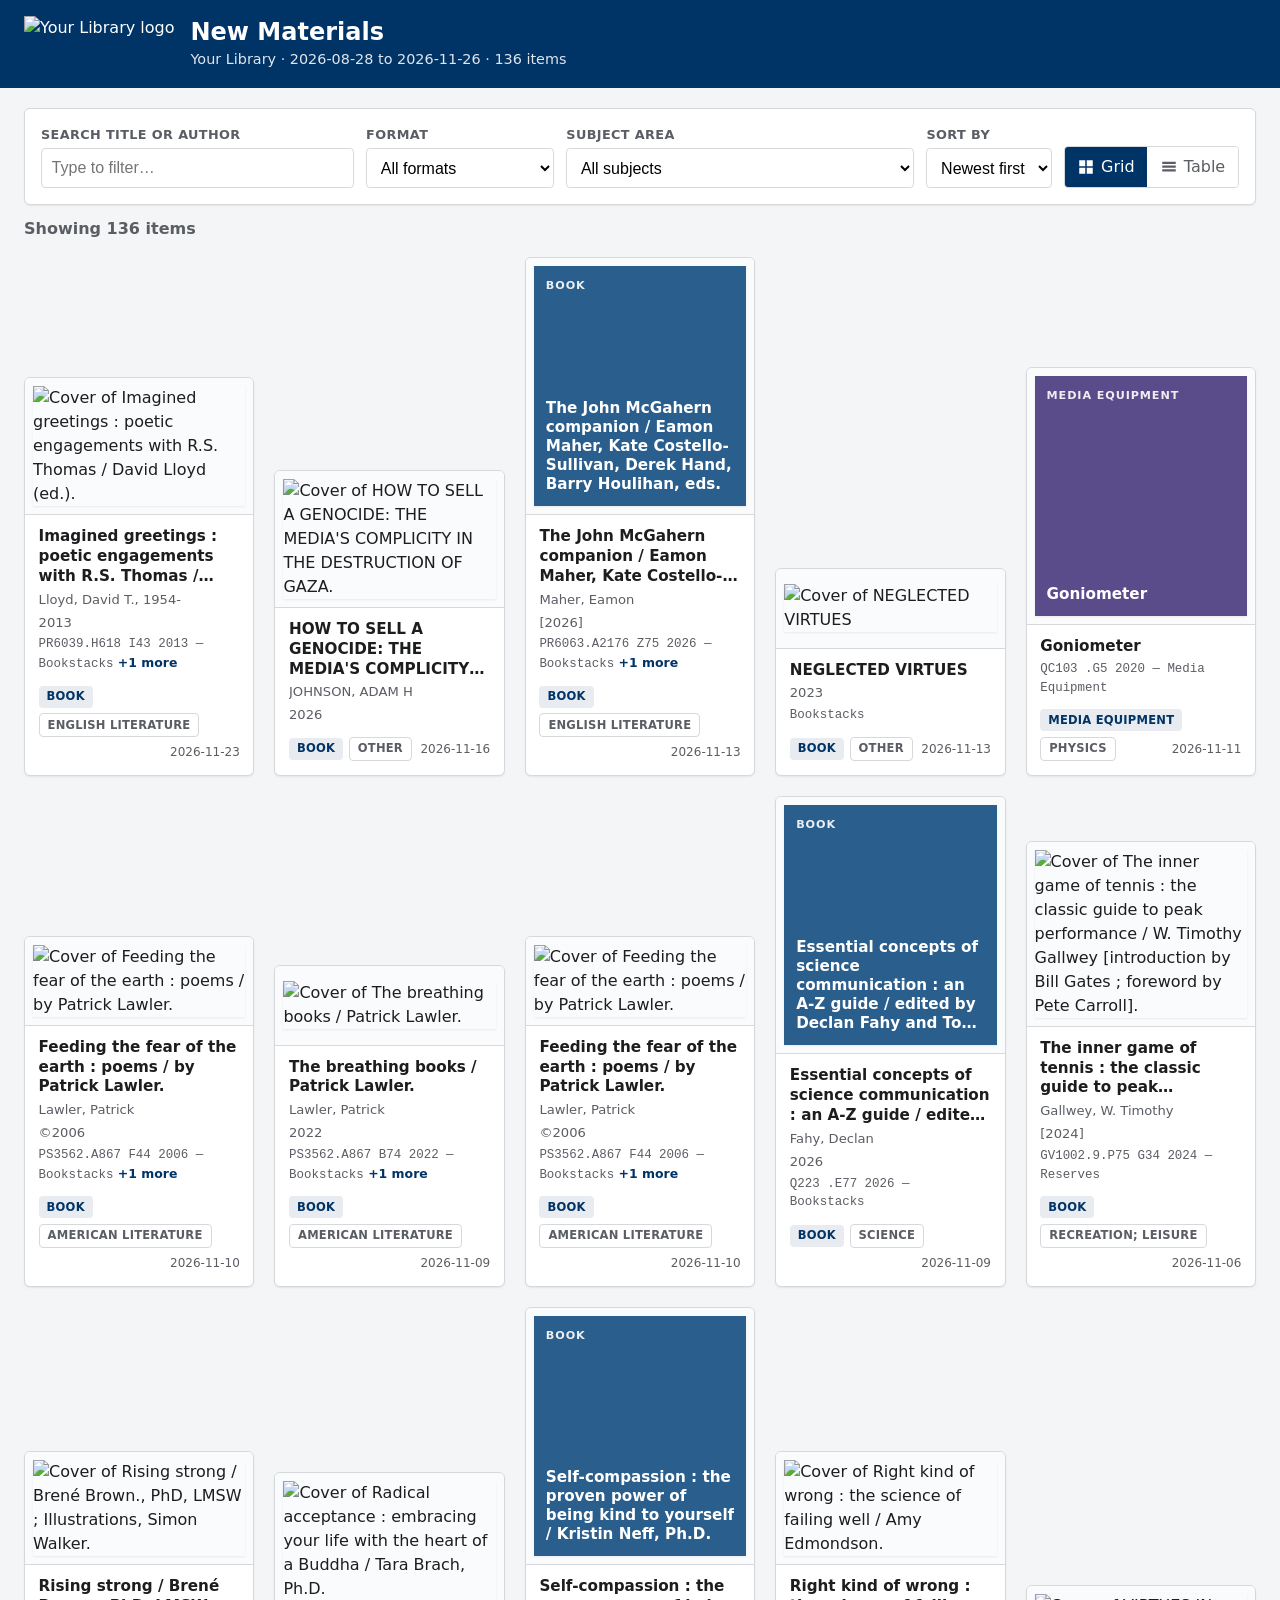
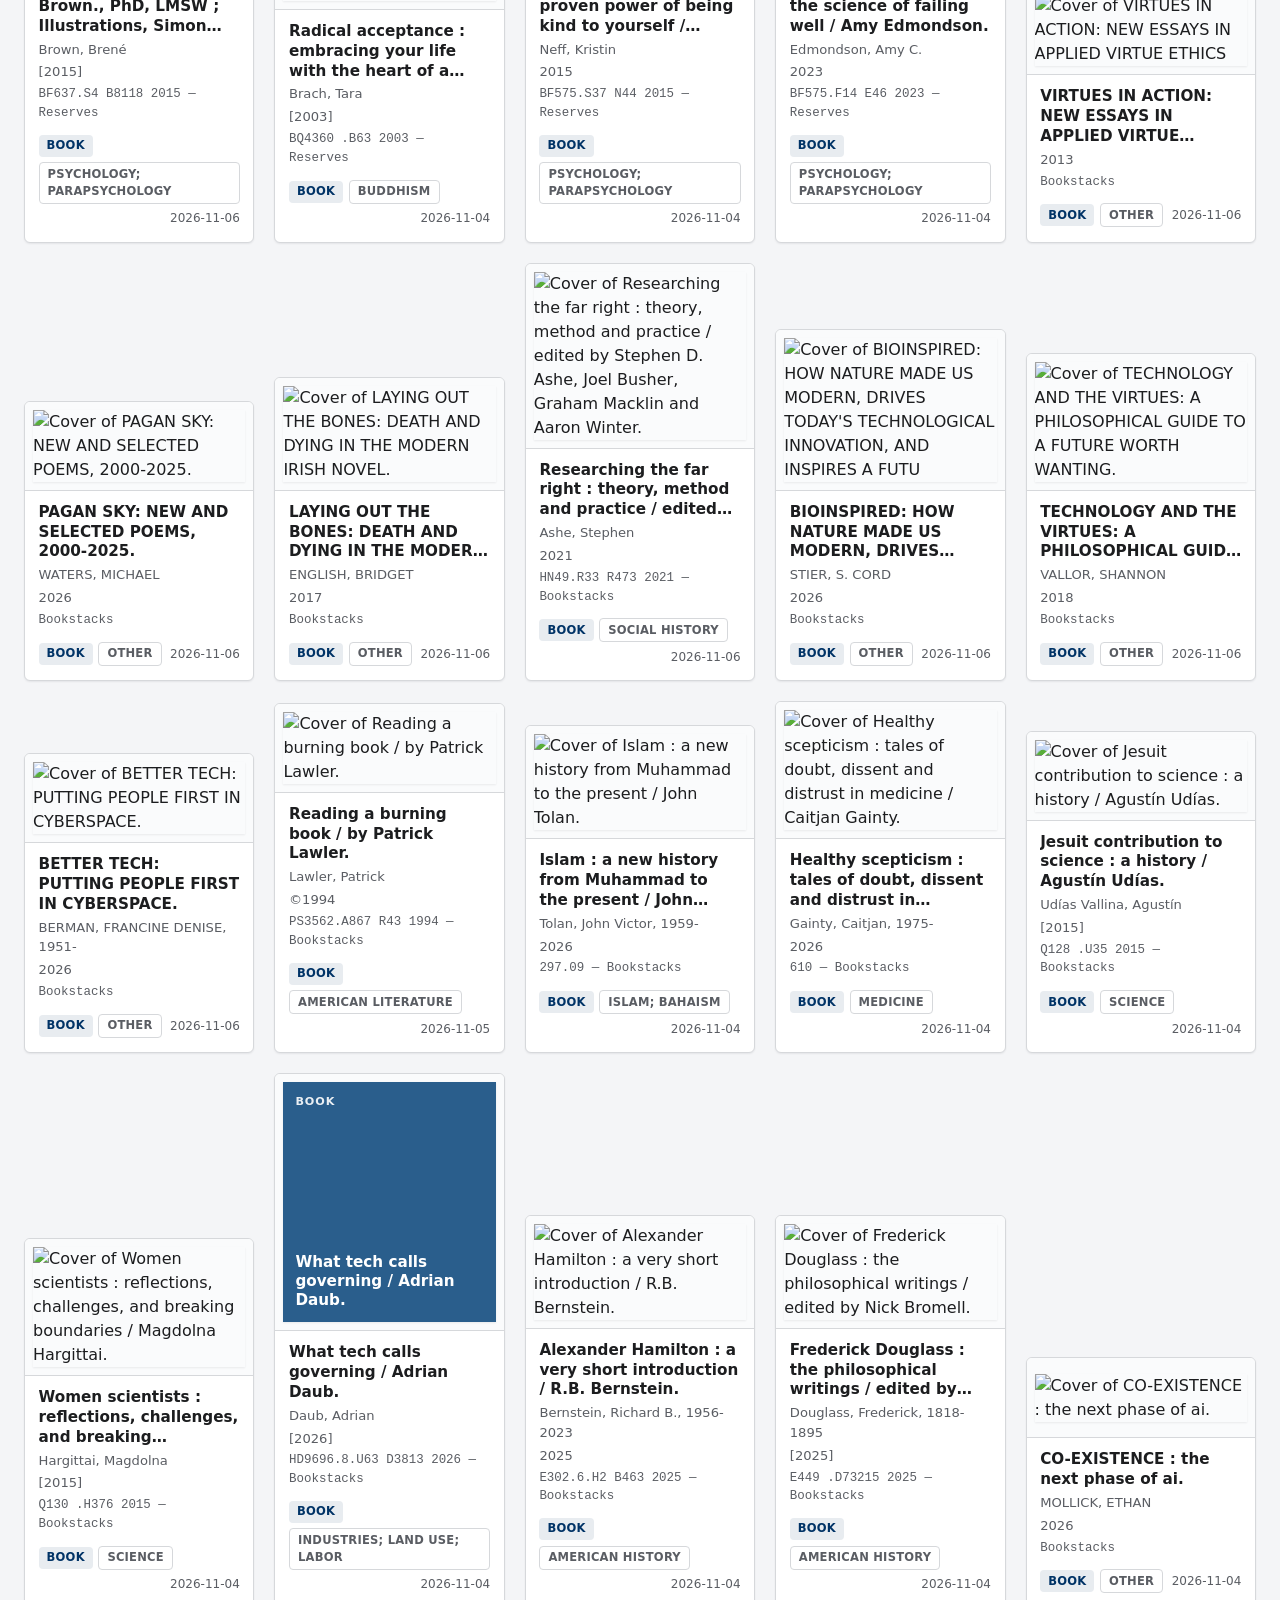
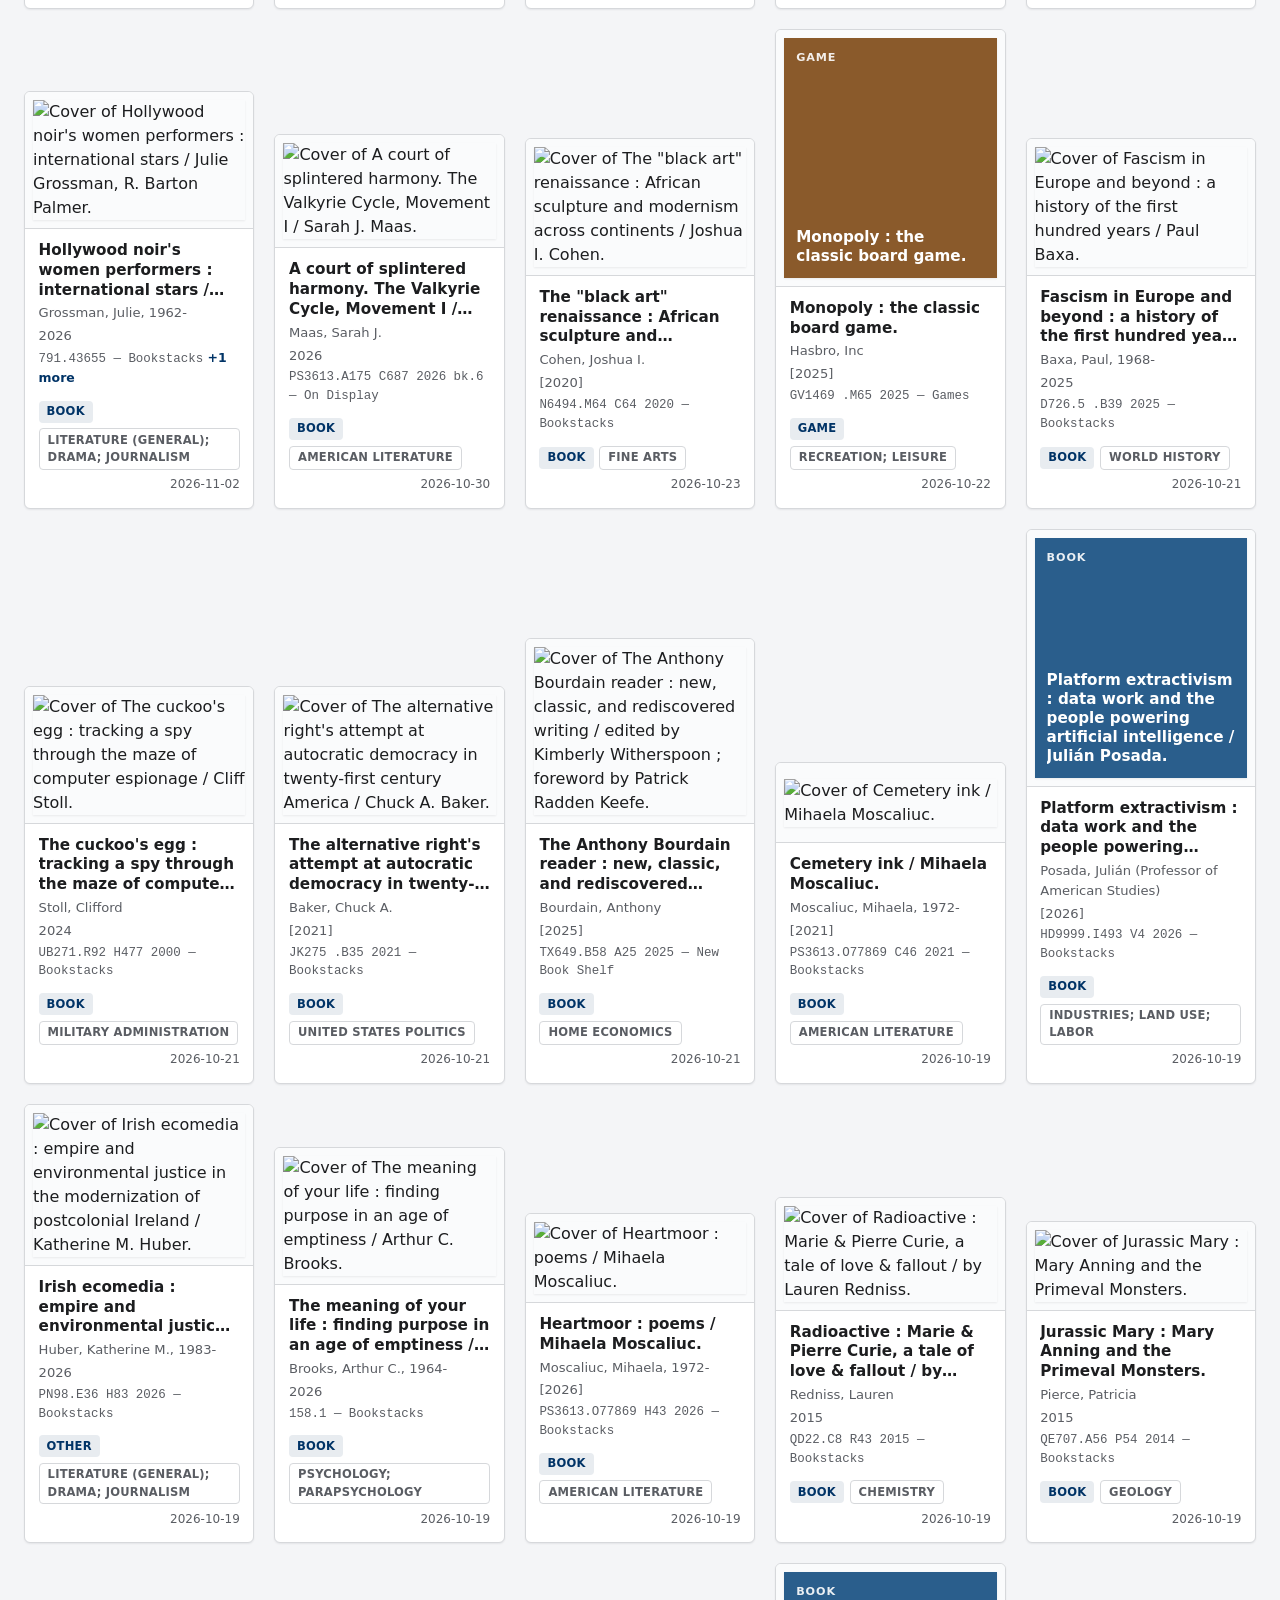
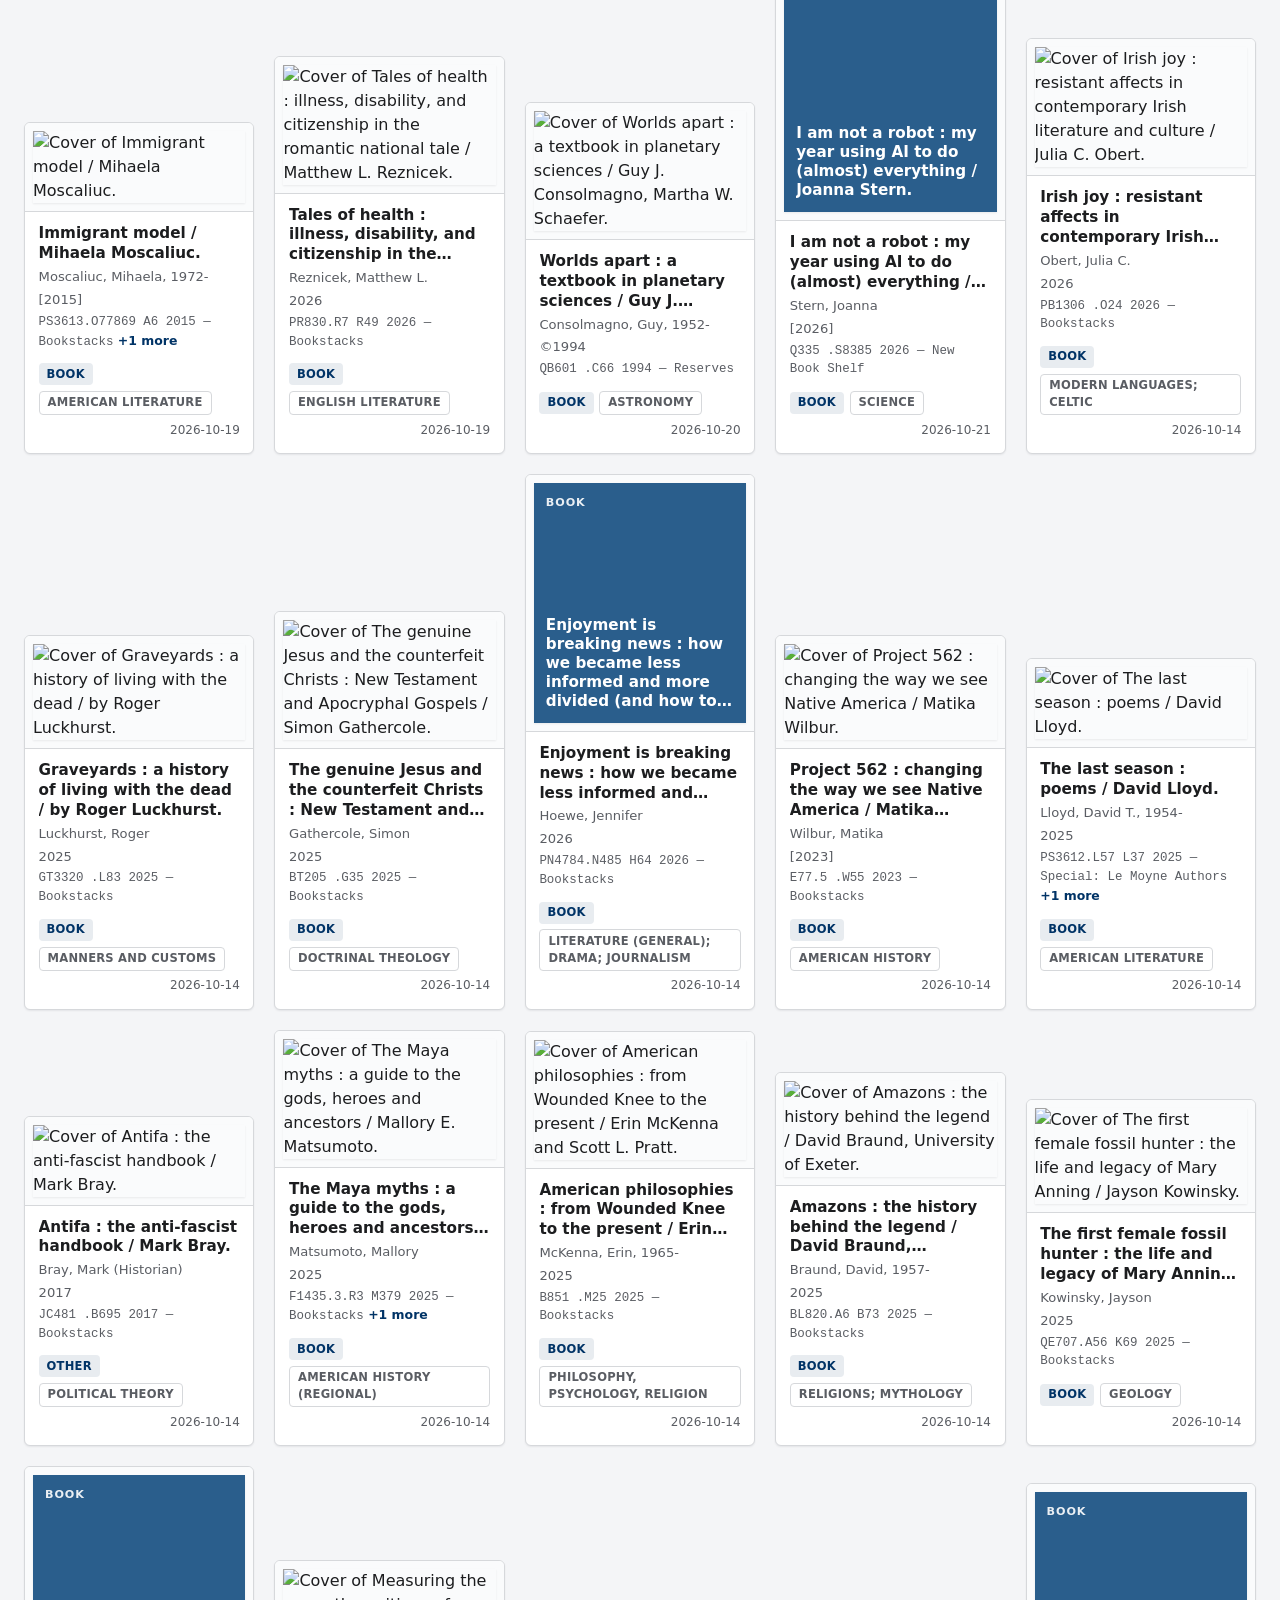
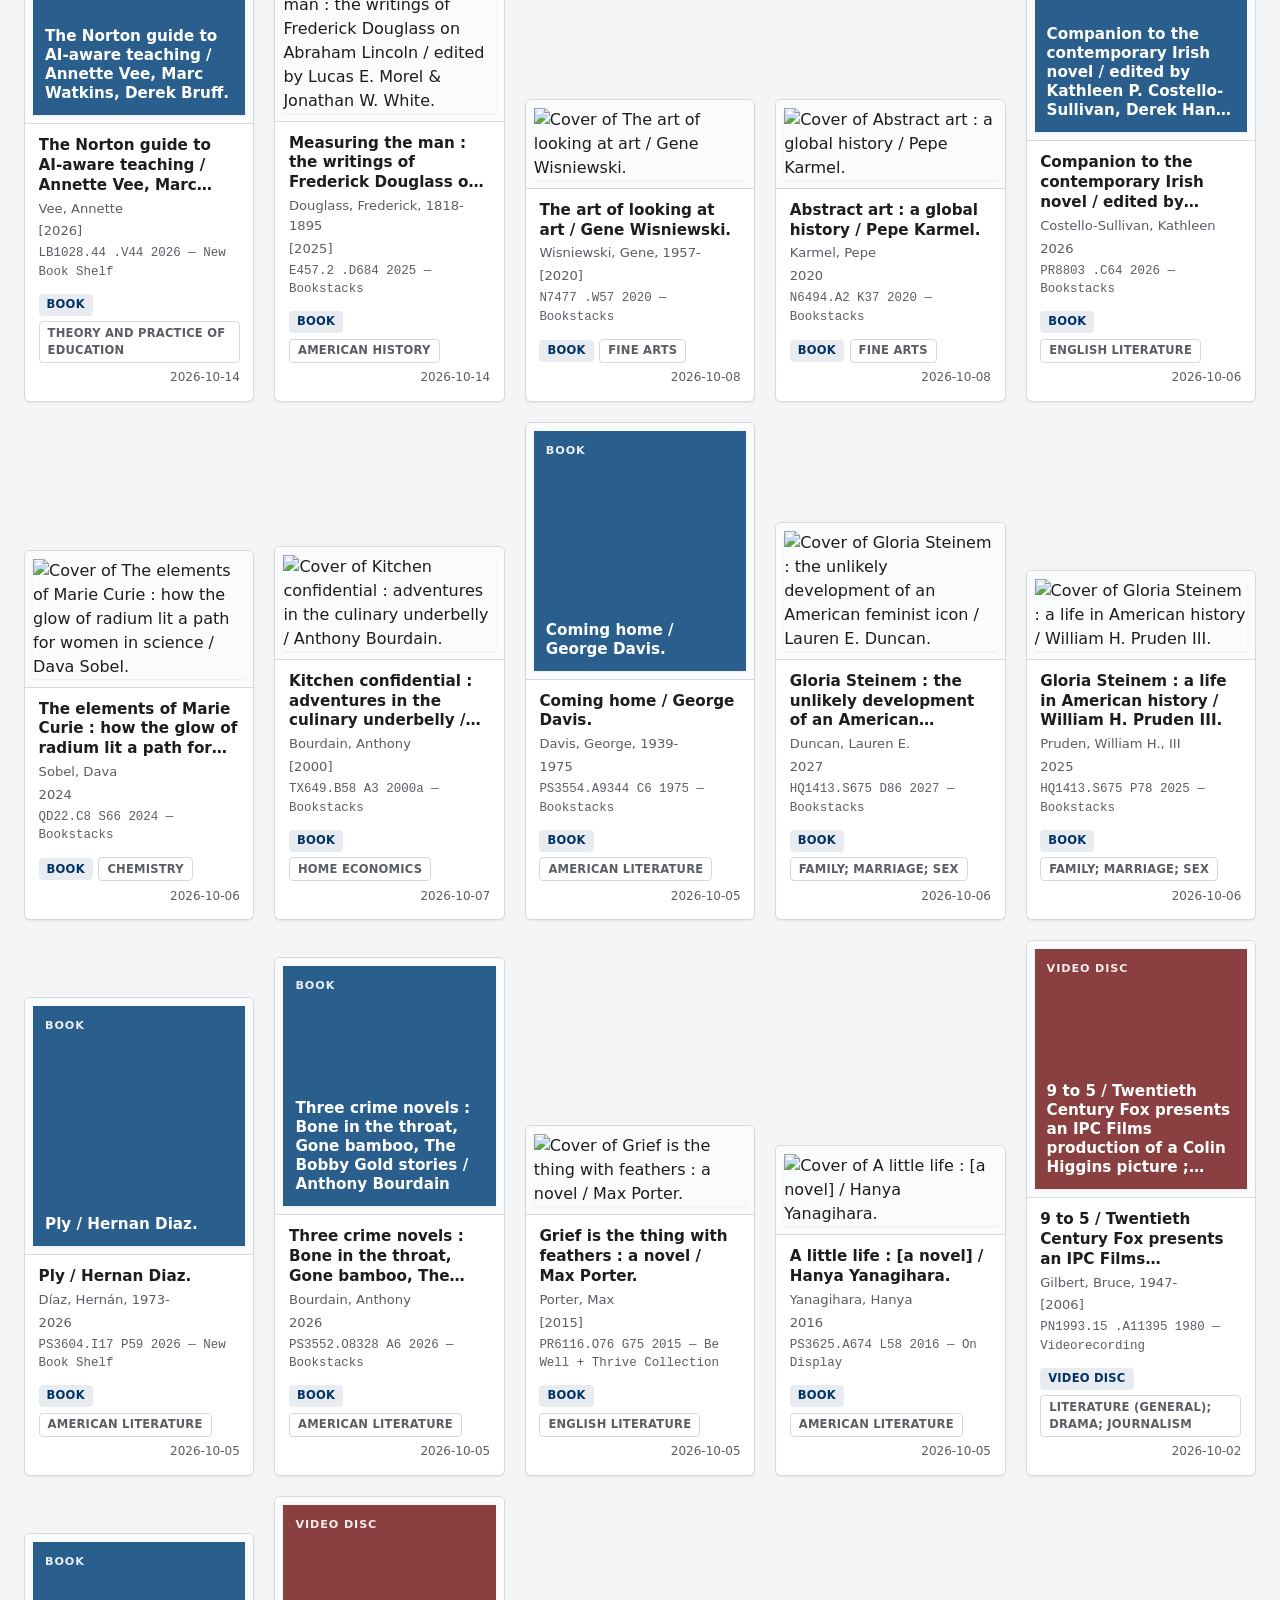
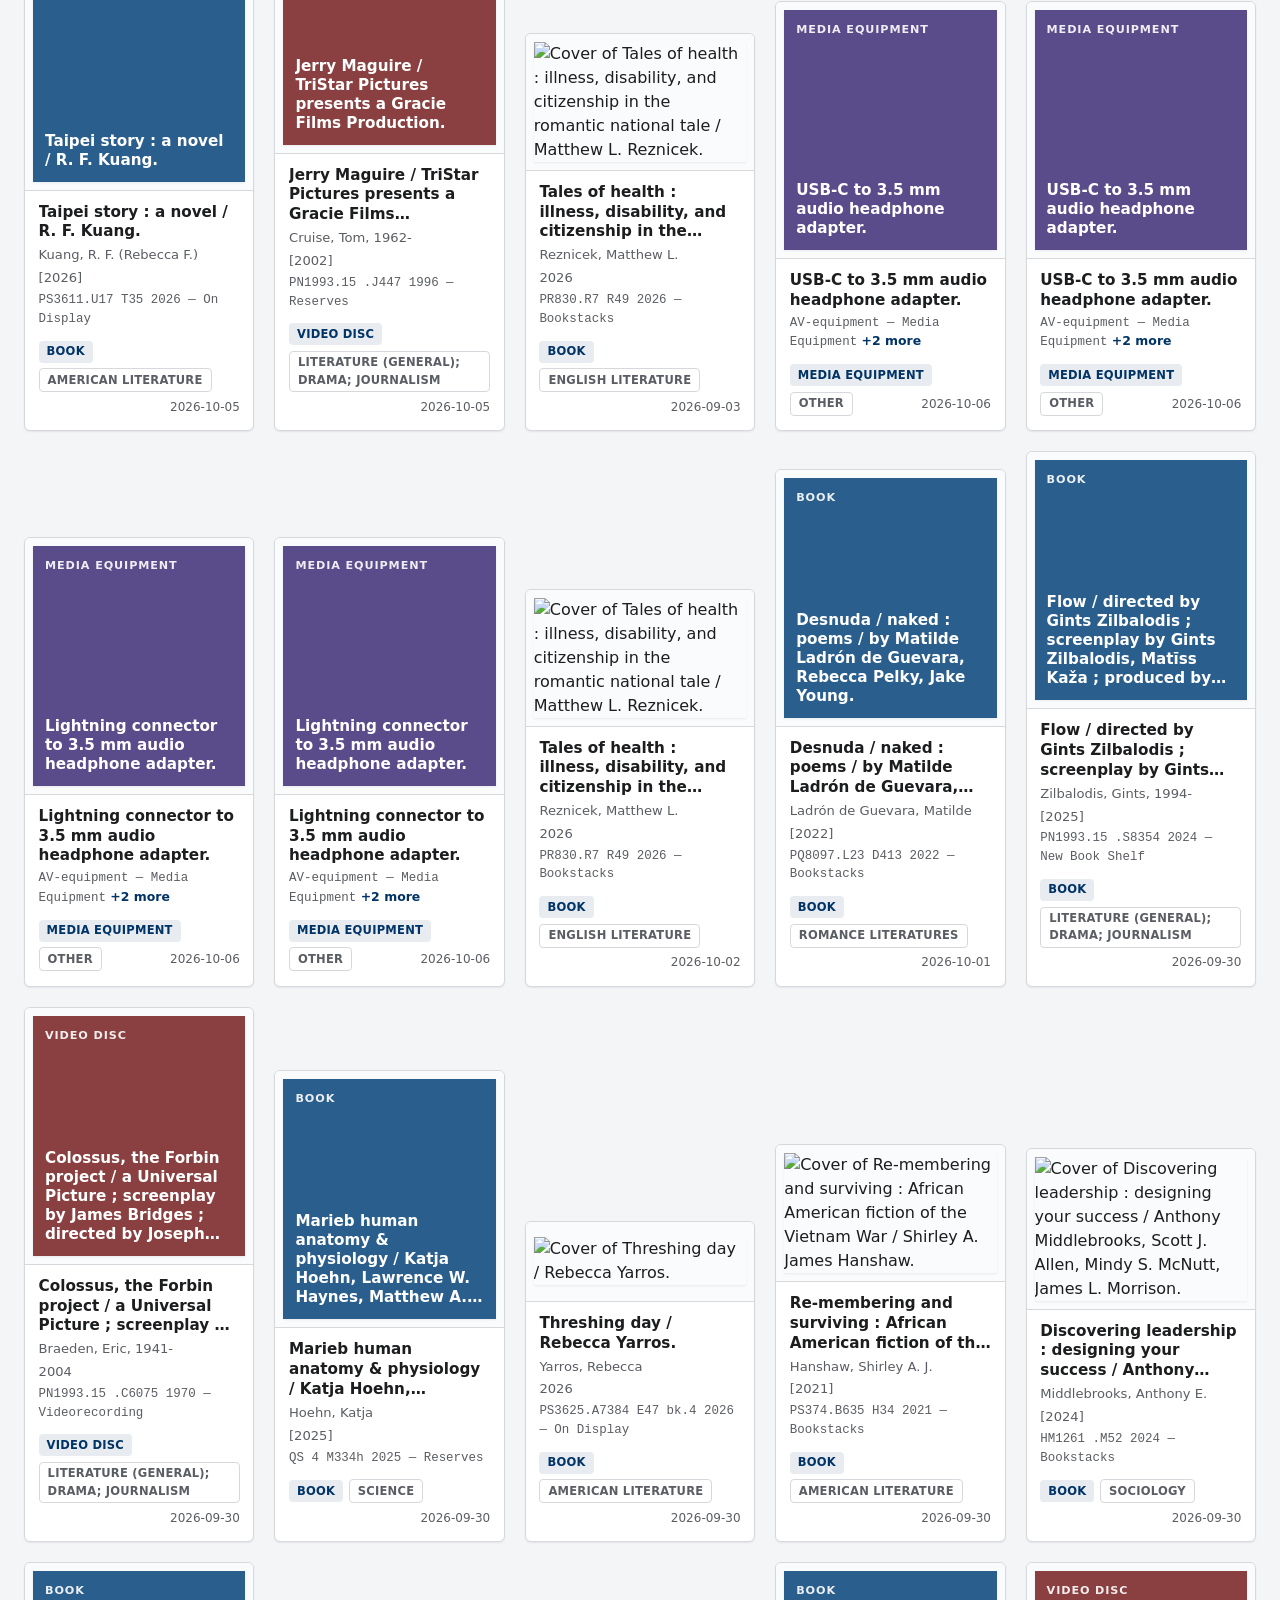
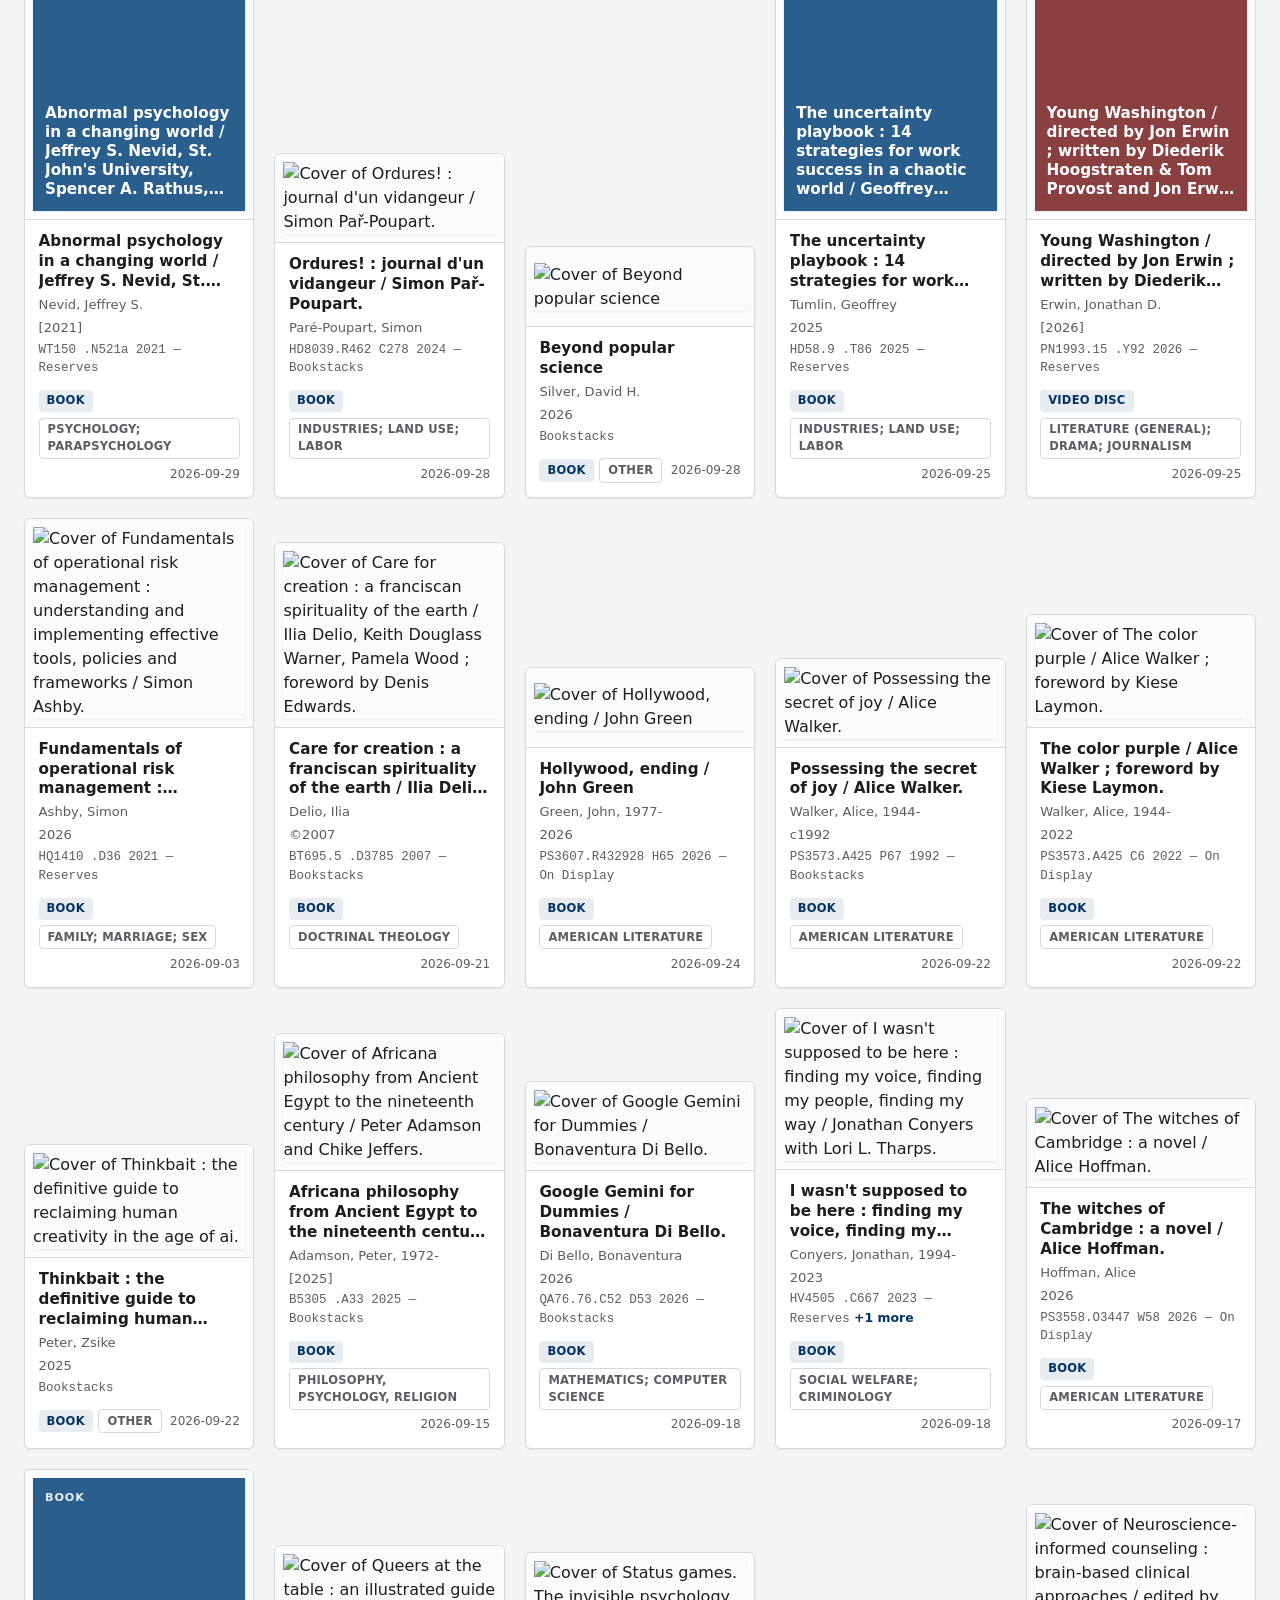
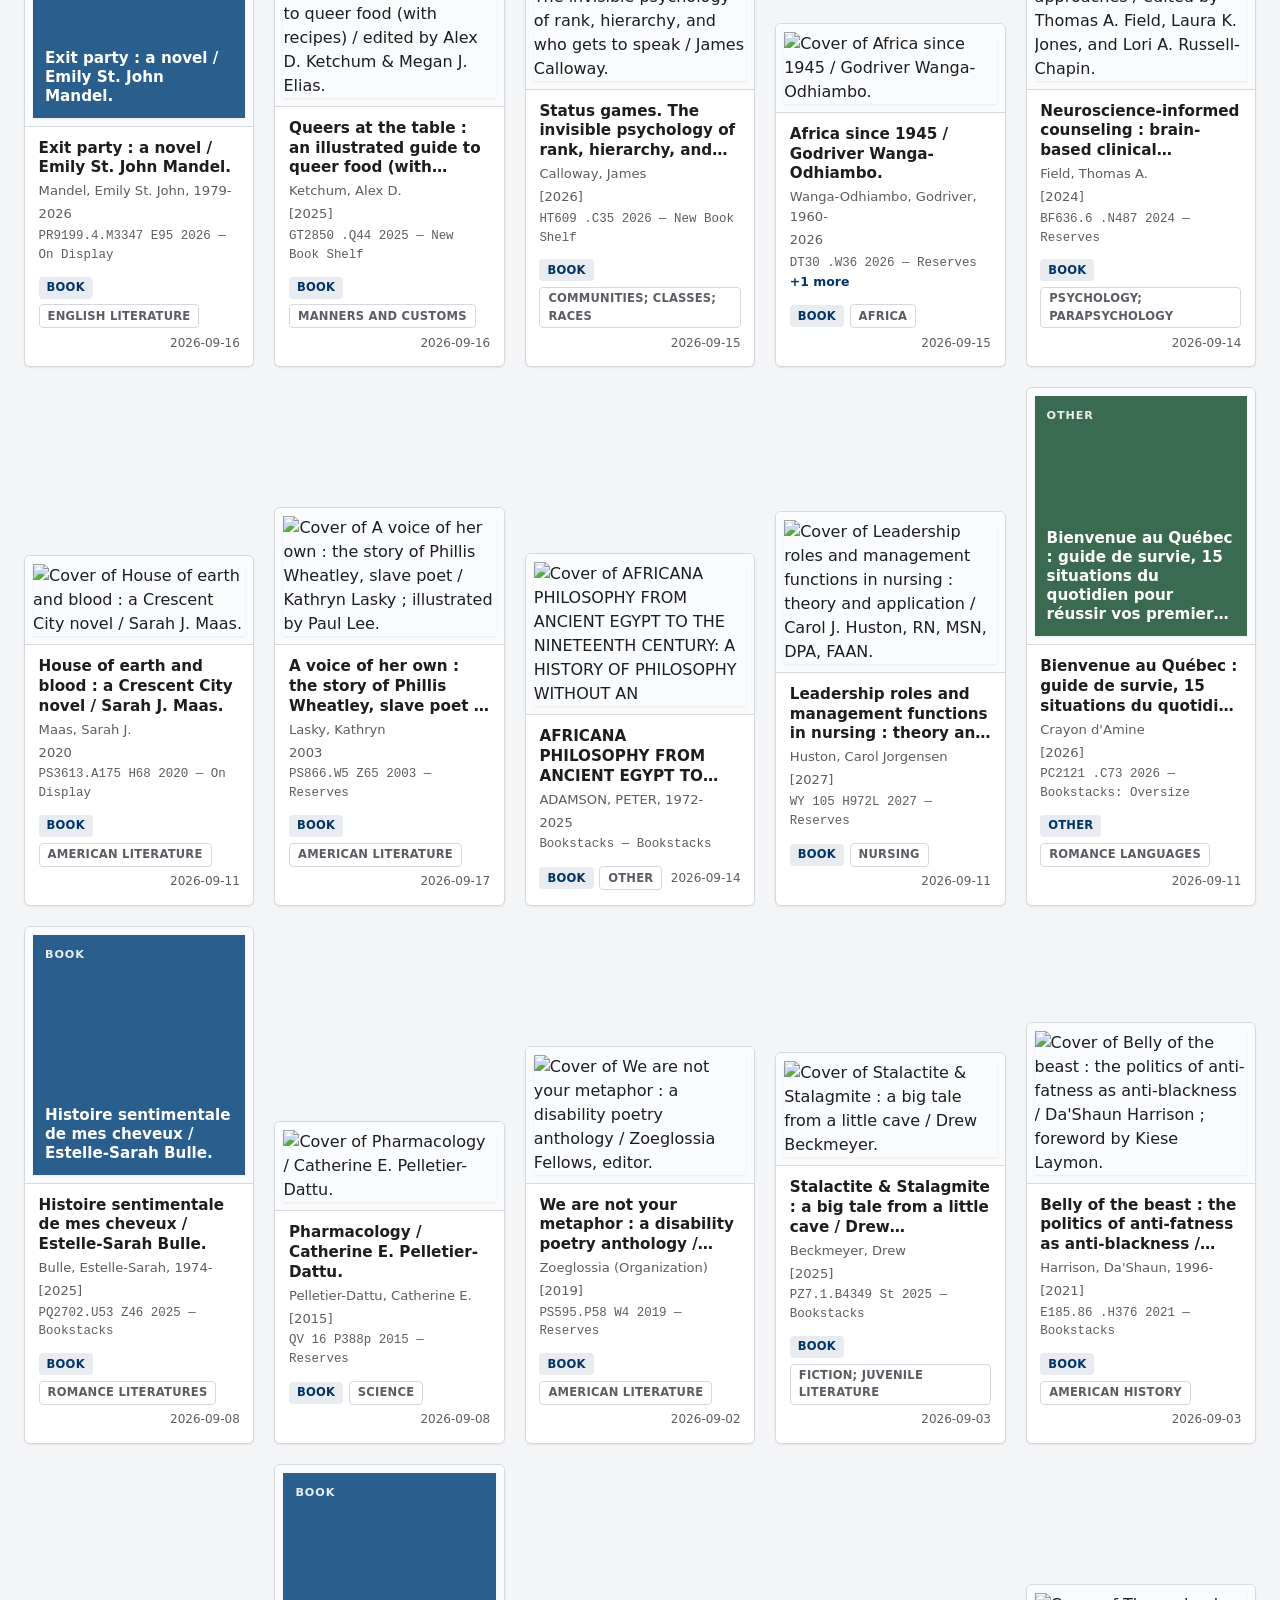
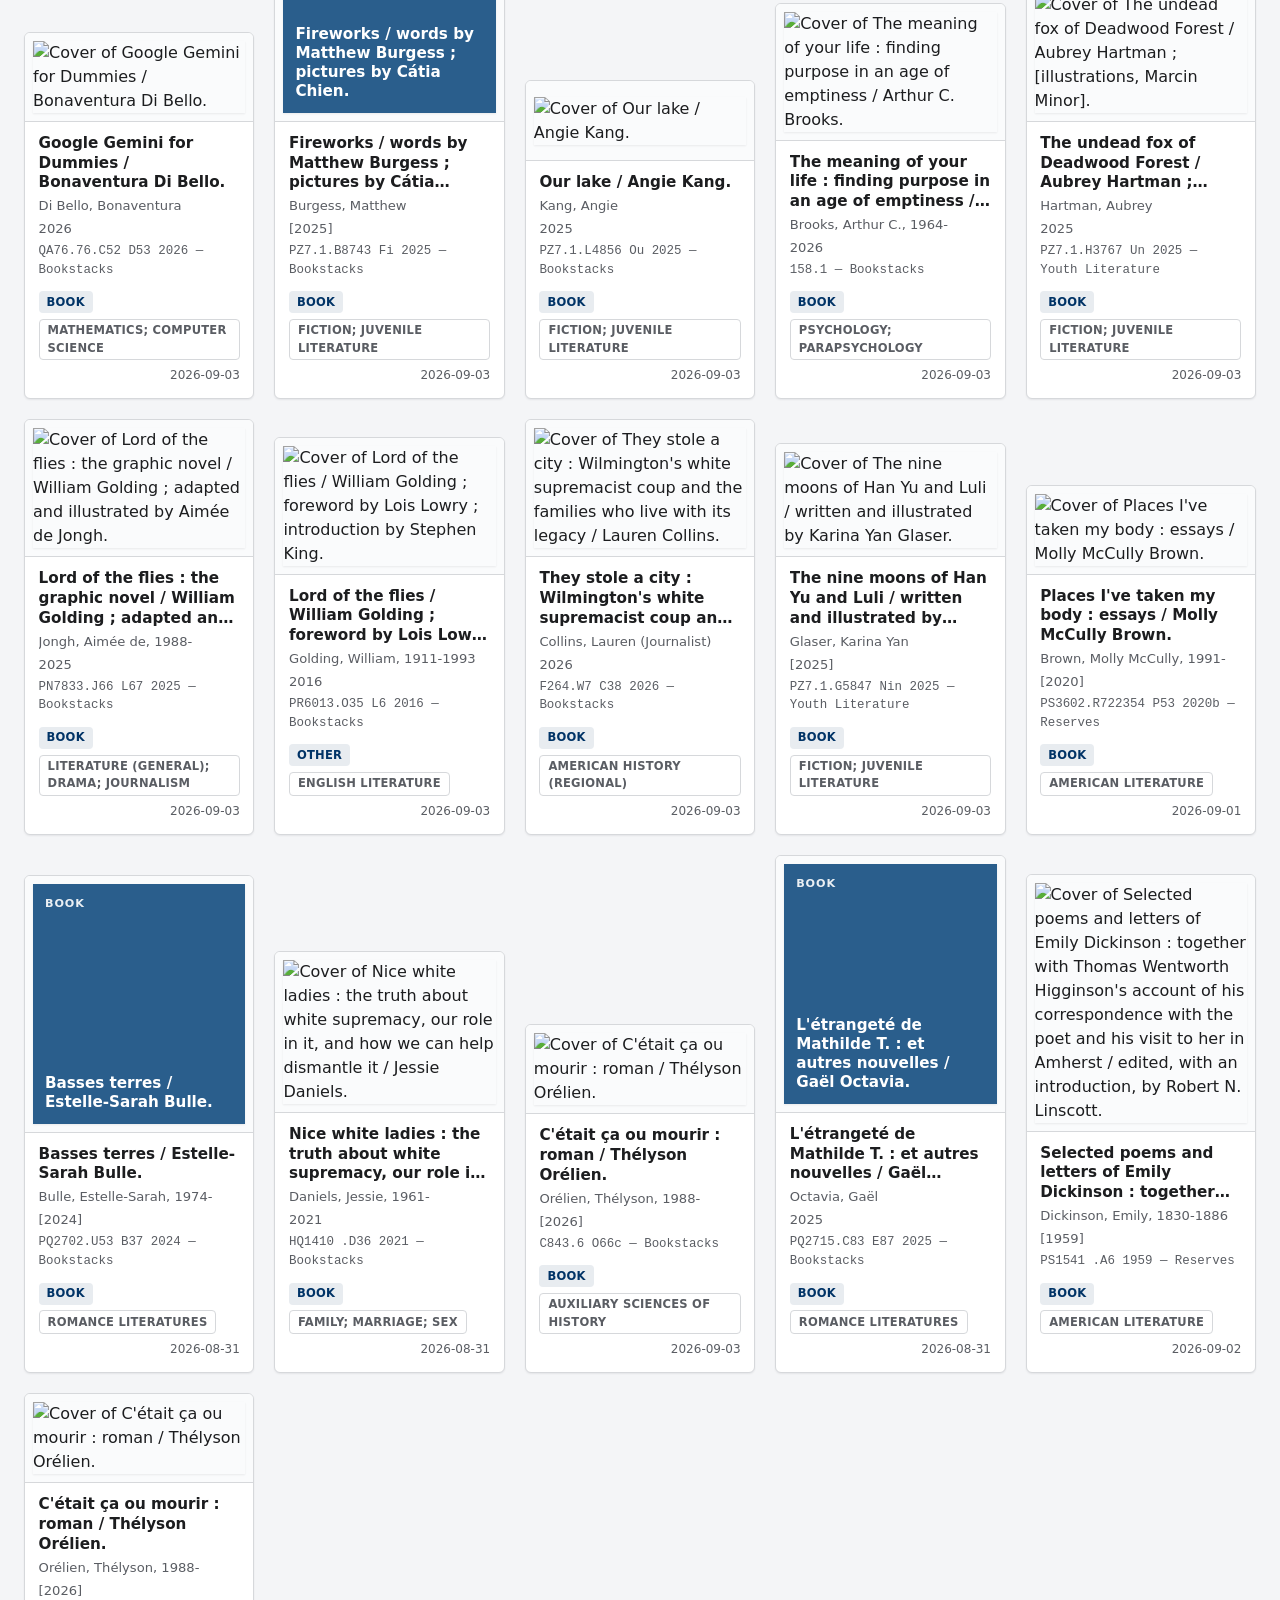
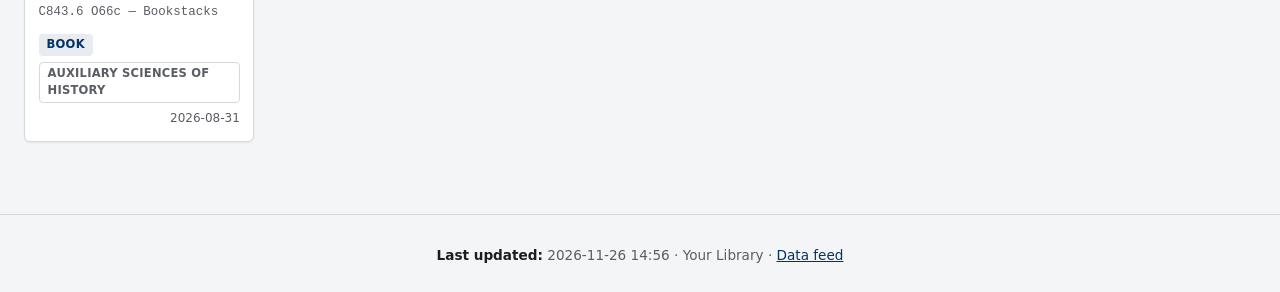
==== commit b3271923: "Auto-update FOLIO data" ====
--- a/output/new-materials.html
+++ b/output/new-materials.html
@@ -26,9 +26,9 @@
       <h1>New Materials</h1>
       <p class="header-sub">
         Your Library &middot;
-        <span aria-label="date range">2026-08-27 to 2026-11-25</span>
+        <span aria-label="date range">2026-08-28 to 2026-11-26</span>
         &middot;
-        <span aria-label="total items">141 items</span>
+        <span aria-label="total items">136 items</span>
       </p>
     </div>
   </header>
@@ -49,7 +49,7 @@
         <select id="format-filter" aria-controls="materials-grid materials-table">
           <option value="all">All formats</option>
           
-          <option value="985f2a63-0c7f-4654-8b06-dc66f88a5b62">Book (127)</option>
+          <option value="985f2a63-0c7f-4654-8b06-dc66f88a5b62">Book (122)</option>
           
           <option value="71ca92ff-567d-416a-bc33-56cb0637c112">Game (1)</option>
           
@@ -67,7 +67,7 @@
         <select id="subject-filter" aria-controls="materials-grid materials-table">
           <option value="all">All subjects</option>
           
-          <option value="American Literature">American Literature (28)</option>
+          <option value="American Literature">American Literature (25)</option>
           
           <option value="English Literature">English Literature (9)</option>
           
@@ -109,8 +109,6 @@
           
           <option value="Recreation; Leisure">Recreation; Leisure (2)</option>
           
-          <option value="Social Welfare; Criminology">Social Welfare; Criminology (2)</option>
-          
           <option value="Africa">Africa (1)</option>
           
           <option value="Astronomy">Astronomy (1)</option>
@@ -139,6 +137,8 @@
           
           <option value="Social History">Social History (1)</option>
           
+          <option value="Social Welfare; Criminology">Social Welfare; Criminology (1)</option>
+          
           <option value="Sociology">Sociology (1)</option>
           
           <option value="Theory and Practice of Education">Theory and Practice of Education (1)</option>
@@ -147,7 +147,7 @@
           
           <option value="World History">World History (1)</option>
           
-          <option value="Other">Other (17)</option>
+          <option value="Other">Other (16)</option>
           
         </select>
       </div>
@@ -178,7 +178,7 @@
     
     <div class="status-row">
       <span class="results-count" id="results-count" aria-live="polite" aria-atomic="true">
-        Showing 141 items
+        Showing 136 items
       </span>
       <div class="active-filters" id="active-filters" aria-label="Active filters"></div>
       <button class="clear-filters" id="clear-filters" type="button" hidden>Clear all</button>
@@ -190,7 +190,7 @@
         <strong>JavaScript is required to view and filter materials.</strong>
         This page renders the list dynamically using a small bit of JavaScript.
         If you cannot enable scripting, the raw data is also available as JSON:
-        <a href="data/items.json">View 141 items as JSON</a>
+        <a href="data/items.json">View 136 items as JSON</a>
       </div>
     </noscript>
 
@@ -237,14 +237,14 @@
 
   <footer class="site-footer" role="contentinfo">
     <p>
-      <span class="updated">Last updated:</span> 2026-11-25 15:25
+      <span class="updated">Last updated:</span> 2026-11-26 14:56
       &middot; Your Library
       &middot; <a href="data/items.json">Data feed</a>
     </p>
   </footer>
 
   
-  <script type="application/json" id="items-data">{"generated_at":"2026-11-25 15:25","date_range":{"start":"2026-08-27","end":"2026-11-25"},"institution":"Your Library","total_count":141,"items":[{"id":"b2de62c0-f5c4-4f31-b51b-19c0c794895e","instance_id":"31f90248-451d-4631-9543-4e8229f9f16c","title":"Imagined greetings : poetic engagements with R.S. Thomas / David Lloyd (ed.).","author":"Lloyd, David T., 1954-","publisher":"Gwasg Carreg Gwalch","year":"2013","receipt_date":"2026-11-23","type_uuid":"985f2a63-0c7f-4654-8b06-dc66f88a5b62","type_label":"Book","subject_group":"English Literature","subjects":["Thomas, R. S. (Ronald Stuart), 1913-2000--Poetry","English poetry--Welsh authors","Poésie anglaise--Auteurs gallois","Thomas, R. S. (Ronald Stuart), 1913-2000","English poetry--Welsh authors","Poetry"],"call_number":"PR6039.H618 I43 2013","holdings":[{"call_number":"PR6039.H618 I43 2013","location":"Bookstacks","location_code":"","library":"","library_code":"","status":"In process","due_date":"","loan_type":"","barcode":"","material_type":""},{"call_number":"PR6039.H618 I43 2013","location":"Bookstacks","location_code":"","library":"","library_code":"","status":"In process","due_date":"","loan_type":"","barcode":"","material_type":""}],"cover_url":"https://books.google.com/books/content?id=JRo2mwEACAAJ\u0026printsec=frontcover\u0026img=1\u0026zoom=5","placeholder_color":"#2a5e8c","eds_url":"https://openurl.ebsco.com/c/tsd3v2/openurl?sid=ebsco:plink\u0026id=ebsco:cat10692a:lmc.oai.edge.lemoyne.folio.ebsco.com.fs00001267.31f90248.451d.4631.9543.4e8229f9f16c\u0026rft.oclc=835968085\u0026crl=f\u0026prompt=none","isbn":null,"oclc":"835968085"},{"id":"054d03cf-36c9-4bb2-ab04-4e535efe4c51","instance_id":"3be3386e-0dfe-4407-b4e6-b93fe59a5f96","title":"HOW TO SELL A GENOCIDE: THE MEDIA'S COMPLICITY IN THE DESTRUCTION OF GAZA.","author":"JOHNSON, ADAM H","publisher":"PLUTO","year":"2026","receipt_date":"2026-11-16","type_uuid":"985f2a63-0c7f-4654-8b06-dc66f88a5b62","type_label":"Book","subject_group":"Other","subjects":[],"call_number":"","holdings":[],"cover_url":"https://books.google.com/books/content?id=WxOa0QEACAAJ\u0026printsec=frontcover\u0026img=1\u0026zoom=5","placeholder_color":"#2a5e8c","eds_url":"https://openurl.ebsco.com/c/tsd3v2/openurl?sid=ebsco:plink\u0026id=ebsco:cat10692a:lmc.oai.edge.lemoyne.folio.ebsco.com.fs00001267.3be3386e.0dfe.4407.b4e6.b93fe59a5f96\u0026rft.isbn=9780745351650\u0026crl=f\u0026prompt=none","isbn":"9780745351650","oclc":null},{"id":"edc51b79-83f5-4392-84d1-9e9c77587acd","instance_id":"5b7f628e-359b-4c11-848c-9367d533ba10","title":"The John McGahern companion / Eamon Maher, Kate Costello-Sullivan, Derek Hand, Barry Houlihan, eds.","author":"Maher, Eamon","publisher":"Peter Lang","year":"[2026]","receipt_date":"2026-11-13","type_uuid":"985f2a63-0c7f-4654-8b06-dc66f88a5b62","type_label":"Book","subject_group":"English Literature","subjects":["McGahern, John, 1934-2006--Criticism and interpretation","English literature--Irish authors--History and criticism","Ireland--In literature","Irlande--Dans la littérature","McGahern, John, 1934-2006","English literature--Irish authors","Literature","Ireland","Criticism, interpretation, etc"],"call_number":"PR6063.A2176 Z75 2026","holdings":[{"call_number":"PR6063.A2176 Z75 2026","location":"Bookstacks","location_code":"","library":"","library_code":"","status":"In process","due_date":"","loan_type":"","barcode":"","material_type":""},{"call_number":"PR6063.A2176 Z75 2026","location":"Bookstacks","location_code":"","library":"","library_code":"","status":"In process","due_date":"","loan_type":"","barcode":"","material_type":""}],"cover_url":null,"placeholder_color":"#2a5e8c","eds_url":"https://openurl.ebsco.com/c/tsd3v2/openurl?sid=ebsco:plink\u0026id=ebsco:cat10692a:lmc.oai.edge.lemoyne.folio.ebsco.com.fs00001267.5b7f628e.359b.4c11.848c.9367d533ba10\u0026rft.isbn=2026016533\u0026rft.oclc=1587914798\u0026crl=f\u0026prompt=none","isbn":"2026016533","oclc":"1587914798"},{"id":"63ea48d0-0ef7-4f05-b17c-308a98209dac","instance_id":"6d713f9c-5678-4395-8ca1-c8872f637617","title":"NEGLECTED VIRTUES","author":"","publisher":"ROUTLEDGE","year":"2023","receipt_date":"2026-11-13","type_uuid":"985f2a63-0c7f-4654-8b06-dc66f88a5b62","type_label":"Book","subject_group":"Other","subjects":[],"call_number":"","holdings":[{"call_number":"","location":"Bookstacks","location_code":"","library":"","library_code":"","status":"In process","due_date":"","loan_type":"","barcode":"","material_type":""}],"cover_url":"https://books.google.com/books/content?id=q3KazgEACAAJ\u0026printsec=frontcover\u0026img=1\u0026zoom=5","placeholder_color":"#2a5e8c","eds_url":"https://openurl.ebsco.com/c/tsd3v2/openurl?sid=ebsco:plink\u0026id=ebsco:cat10692a:lmc.oai.edge.lemoyne.folio.ebsco.com.fs00001267.6d713f9c.5678.4395.8ca1.c8872f637617\u0026rft.isbn=9781032168289\u0026crl=f\u0026prompt=none","isbn":"9781032168289","oclc":null},{"id":"c079de61-9204-4fd2-bf70-8777235bf16d","instance_id":"1aa3fcb7-7ca5-4f72-8514-0a44bee10ff9","title":"Goniometer","author":"","publisher":"EMI","year":"","receipt_date":"2026-11-11","type_uuid":"e186d6f0-cbda-44ed-bb52-a4219d66feb0","type_label":"Media equipment","subject_group":"Physics","subjects":["Goniometer"],"call_number":"QC103 .G5 2020","holdings":[{"call_number":"QC103 .G5 2020","location":"Media Equipment","location_code":"","library":"","library_code":"","status":"Available","due_date":"","loan_type":"","barcode":"30431003709269","material_type":""}],"cover_url":null,"placeholder_color":"#5a4b8a","eds_url":"https://openurl.ebsco.com/c/tsd3v2/openurl?sid=ebsco:plink\u0026id=ebsco:cat10692a:lmc.oai.edge.lemoyne.folio.ebsco.com.fs00001267.1aa3fcb7.7ca5.4f72.8514.0a44bee10ff9\u0026crl=f\u0026prompt=none","isbn":null,"oclc":null},{"id":"f91d8652-8a6f-4324-85c9-40cd22bb6827","instance_id":"c6885dd9-1dc6-4608-9852-d45b5a1bb6ad","title":"Feeding the fear of the earth : poems / by Patrick Lawler.","author":"Lawler, Patrick","publisher":"Many Mountains Moving Press","year":"©2006","receipt_date":"2026-11-10","type_uuid":"985f2a63-0c7f-4654-8b06-dc66f88a5b62","type_label":"Book","subject_group":"American Literature","subjects":["American poetry--21st century","American poetry","2000-2099","Poetry","poetry","Poetry","Poésie"],"call_number":"PS3562.A867 F44 2006","holdings":[{"call_number":"PS3562.A867 F44 2006","location":"Bookstacks","location_code":"","library":"","library_code":"","status":"In process","due_date":"","loan_type":"","barcode":"","material_type":""},{"call_number":"PS3562.A867 F44 2006","location":"Bookstacks","location_code":"","library":"","library_code":"","status":"In process","due_date":"","loan_type":"","barcode":"","material_type":""}],"cover_url":"https://books.google.com/books/content?id=PuFlAAAAMAAJ\u0026printsec=frontcover\u0026img=1\u0026zoom=5","placeholder_color":"#2a5e8c","eds_url":"https://openurl.ebsco.com/c/tsd3v2/openurl?sid=ebsco:plink\u0026id=ebsco:cat10692a:lmc.oai.edge.lemoyne.folio.ebsco.com.fs00001267.c6885dd9.1dc6.4608.9852.d45b5a1bb6ad\u0026rft.isbn=9781886976184\u0026rft.oclc=69661745\u0026crl=f\u0026prompt=none","isbn":"9781886976184","oclc":"69661745"},{"id":"c2d459f1-7a02-4814-bea9-eb9934491097","instance_id":"a5cf854b-5a45-480d-8039-da911982ae80","title":"The breathing books / Patrick Lawler.","author":"Lawler, Patrick","publisher":"Tiger Bark Press","year":"2022","receipt_date":"2026-11-09","type_uuid":"985f2a63-0c7f-4654-8b06-dc66f88a5b62","type_label":"Book","subject_group":"American Literature","subjects":["Poetry","Poésie","poetry","Poetry","poetry","Poetry","Poésie"],"call_number":"PS3562.A867 B74 2022","holdings":[{"call_number":"PS3562.A867 B74 2022","location":"Bookstacks","location_code":"","library":"","library_code":"","status":"In process","due_date":"","loan_type":"","barcode":"","material_type":""},{"call_number":"PS3562.A867 B74 2022","location":"Bookstacks","location_code":"","library":"","library_code":"","status":"In process","due_date":"","loan_type":"","barcode":"","material_type":""}],"cover_url":"https://books.google.com/books/content?id=Jf_tzwEACAAJ\u0026printsec=frontcover\u0026img=1\u0026zoom=5","placeholder_color":"#2a5e8c","eds_url":"https://openurl.ebsco.com/c/tsd3v2/openurl?sid=ebsco:plink\u0026id=ebsco:cat10692a:lmc.oai.edge.lemoyne.folio.ebsco.com.fs00001267.a5cf854b.5a45.480d.8039.da911982ae80\u0026rft.oclc=1379831554\u0026crl=f\u0026prompt=none","isbn":null,"oclc":"1379831554"},{"id":"c8480213-ceaa-4a24-8143-2f2b20b53ce7","instance_id":"c6885dd9-1dc6-4608-9852-d45b5a1bb6ad","title":"Feeding the fear of the earth : poems / by Patrick Lawler.","author":"Lawler, Patrick","publisher":"Many Mountains Moving Press","year":"©2006","receipt_date":"2026-11-10","type_uuid":"985f2a63-0c7f-4654-8b06-dc66f88a5b62","type_label":"Book","subject_group":"American Literature","subjects":["American poetry--21st century","American poetry","2000-2099","Poetry","poetry","Poetry","Poésie"],"call_number":"PS3562.A867 F44 2006","holdings":[{"call_number":"PS3562.A867 F44 2006","location":"Bookstacks","location_code":"","library":"","library_code":"","status":"In process","due_date":"","loan_type":"","barcode":"","material_type":""},{"call_number":"PS3562.A867 F44 2006","location":"Bookstacks","location_code":"","library":"","library_code":"","status":"In process","due_date":"","loan_type":"","barcode":"","material_type":""}],"cover_url":"https://books.google.com/books/content?id=PuFlAAAAMAAJ\u0026printsec=frontcover\u0026img=1\u0026zoom=5","placeholder_color":"#2a5e8c","eds_url":"https://openurl.ebsco.com/c/tsd3v2/openurl?sid=ebsco:plink\u0026id=ebsco:cat10692a:lmc.oai.edge.lemoyne.folio.ebsco.com.fs00001267.c6885dd9.1dc6.4608.9852.d45b5a1bb6ad\u0026rft.isbn=9781886976184\u0026rft.oclc=69661745\u0026crl=f\u0026prompt=none","isbn":"9781886976184","oclc":"69661745"},{"id":"881b956a-2e7e-49a7-9673-13c08d73f293","instance_id":"10307cae-c899-497e-af96-6260714e724e","title":"Essential concepts of science communication : an A-Z guide / edited by Declan Fahy and Todd P. Newman.","author":"Fahy, Declan","publisher":"Routledge","year":"2026","receipt_date":"2026-11-09","type_uuid":"985f2a63-0c7f-4654-8b06-dc66f88a5b62","type_label":"Book","subject_group":"Science","subjects":["Communication in science","Information scientifique","Communication in science"],"call_number":"Q223 .E77 2026","holdings":[{"call_number":"Q223 .E77 2026","location":"Bookstacks","location_code":"","library":"","library_code":"","status":"Available","due_date":"","loan_type":"","barcode":"30431003712644","material_type":""}],"cover_url":null,"placeholder_color":"#2a5e8c","eds_url":"https://openurl.ebsco.com/c/tsd3v2/openurl?sid=ebsco:plink\u0026id=ebsco:cat10692a:lmc.oai.edge.lemoyne.folio.ebsco.com.fs00001267.10307cae.c899.497e.af96.6260714e724e\u0026rft.isbn=2026004762\u0026rft.oclc=1564131668\u0026crl=f\u0026prompt=none","isbn":"2026004762","oclc":"1564131668"},{"id":"b9e2bbd3-77a4-4a35-8891-6b864c345d25","instance_id":"3b4372ac-76e1-441b-8543-c6e34252f92d","title":"The inner game of tennis : the classic guide to peak performance / W. Timothy Gallwey [introduction by Bill Gates ; foreword by Pete Carroll].","author":"Gallwey, W. Timothy","publisher":"Random House","year":"[2024]","receipt_date":"2026-11-06","type_uuid":"985f2a63-0c7f-4654-8b06-dc66f88a5b62","type_label":"Book","subject_group":"Recreation; Leisure","subjects":["Tennis--Psychological aspects","Tennis--Aspect psychologique","Tennis--Psychological aspects"],"call_number":"GV1002.9.P75 G34 2024","holdings":[{"call_number":"GV1002.9.P75 G34 2024","location":"Reserves","location_code":"","library":"","library_code":"","status":"Available","due_date":"","loan_type":"","barcode":"30431003712834","material_type":""}],"cover_url":"https://books.google.com/books/content?id=8WfeEAAAQBAJ\u0026printsec=frontcover\u0026img=1\u0026zoom=5\u0026edge=curl","placeholder_color":"#2a5e8c","eds_url":"https://openurl.ebsco.com/c/tsd3v2/openurl?sid=ebsco:plink\u0026id=ebsco:cat10692a:lmc.oai.edge.lemoyne.folio.ebsco.com.fs00001267.3b4372ac.76e1.441b.8543.c6e34252f92d\u0026rft.isbn=2023496752\u0026rft.oclc=1436558857\u0026crl=f\u0026prompt=none","isbn":"2023496752","oclc":"1436558857"},{"id":"ccd9129f-9a6a-4c79-86e8-d20160afb8b1","instance_id":"720bde8d-1a59-4ca3-9ae9-0d93954012b8","title":"Rising strong / Brené Brown., PhD, LMSW ; Illustrations, Simon Walker.","author":"Brown, Brené","publisher":"Spiegel \u0026 Grau","year":"[2015]","receipt_date":"2026-11-06","type_uuid":"985f2a63-0c7f-4654-8b06-dc66f88a5b62","type_label":"Book","subject_group":"Psychology; Parapsychology","subjects":["Self-actualization (Psychology)","Courage","Self-perception","Self-actualization (Psychology.)","Courage","Self Concept","Courage","Perception de soi","SELF-HELP--Motivational \u0026 Inspirational","PSYCHOLOGY--Emotions","BUSINESS \u0026 ECONOMICS--Motivational","Self-perception","Courage","Self-actualization (Psychology)","Psykologi","Motivation","Självförverkligande","Self-realization","SELF-HELP / Motivational \u0026 Inspirational","PSYCHOLOGY / Emotions","BUSINESS \u0026 ECONOMICS / Motivational"],"call_number":"BF637.S4 B8118 2015","holdings":[{"call_number":"BF637.S4 B8118 2015","location":"Reserves","location_code":"","library":"","library_code":"","status":"Available","due_date":"","loan_type":"","barcode":"30431003712842","material_type":""}],"cover_url":"https://books.google.com/books/content?id=GxZDDgAAQBAJ\u0026printsec=frontcover\u0026img=1\u0026zoom=5\u0026edge=curl","placeholder_color":"#2a5e8c","eds_url":"https://openurl.ebsco.com/c/tsd3v2/openurl?sid=ebsco:plink\u0026id=ebsco:cat10692a:lmc.oai.edge.lemoyne.folio.ebsco.com.fs00001267.720bde8d.1a59.4ca3.9ae9.0d93954012b8\u0026rft.isbn=2015010832\u0026rft.oclc=909776909\u0026crl=f\u0026prompt=none","isbn":"2015010832","oclc":"909776909"},{"id":"3ee959bf-7204-49ac-a764-9de3dd5671a9","instance_id":"236ce2e9-11b2-4623-9a9a-ce184c5c651c","title":"Radical acceptance : embracing your life with the heart of a Buddha / Tara Brach, Ph.D.","author":"Brach, Tara","publisher":"Bantam Books","year":"[2003]","receipt_date":"2026-11-04","type_uuid":"985f2a63-0c7f-4654-8b06-dc66f88a5b62","type_label":"Book","subject_group":"Buddhism","subjects":["Compassion--Religious aspects--Buddhism","Self-acceptance--Religious aspects--Buddhism","Spiritual life--Buddhism","Self-perception","Buddhism","Self Concept","Buddhism","Spiritual Therapies--methods","Compassion--Aspect religieux--Bouddhisme","Acceptation de soi--Aspect religieux--Bouddhisme","Vie spirituelle--Bouddhisme","Perception de soi","Bouddhisme","Buddhism","Self-perception","Self-acceptance--Religious aspects--Buddhism","Compassion--Religious aspects--Buddhism","Spiritual life--Buddhism","Consolation","Self-acceptance--Religious aspects","Spiritual life","Popular Work","Nonfiction","Self-help publications","Livres de croissance personnelle"],"call_number":"BQ4360 .B63 2003","holdings":[{"call_number":"BQ4360 .B63 2003","location":"Reserves","location_code":"","library":"","library_code":"","status":"Available","due_date":"","loan_type":"","barcode":"30431003713089","material_type":""}],"cover_url":"https://books.google.com/books/content?id=b3-LDQAAQBAJ\u0026printsec=frontcover\u0026img=1\u0026zoom=5\u0026edge=curl","placeholder_color":"#2a5e8c","eds_url":"https://openurl.ebsco.com/c/tsd3v2/openurl?sid=ebsco:plink\u0026id=ebsco:cat10692a:lmc.oai.edge.lemoyne.folio.ebsco.com.fs00001267.236ce2e9.11b2.4623.9a9a.ce184c5c651c\u0026rft.isbn=2002043794\u0026rft.oclc=51281136\u0026crl=f\u0026prompt=none","isbn":"2002043794","oclc":"51281136"},{"id":"9673a20a-c846-4967-a6e9-cbc8574e53b1","instance_id":"9ffa5475-8494-4613-9e2b-bab3e3159372","title":"Self-compassion : the proven power of being kind to yourself / Kristin Neff, Ph.D.","author":"Neff, Kristin","publisher":"William Morrow, an imprint of HarperCollins Publishers","year":"2015","receipt_date":"2026-11-04","type_uuid":"985f2a63-0c7f-4654-8b06-dc66f88a5b62","type_label":"Book","subject_group":"Psychology; Parapsychology","subjects":["Self-acceptance","Compassion","Security (Psychology)","Self-perception","Self-care, Health","Security (Psychology.)","Self-acceptance","Empathy","Self Concept","Self Care","Acceptation de soi","Compassion","Insécurité","Empathie","Perception de soi","Autothérapie","empathy","Self-perception","Self-care, Health","Compassion","Security (Psychology)","Self-acceptance"],"call_number":"BF575.S37 N44 2015","holdings":[{"call_number":"BF575.S37 N44 2015","location":"Reserves","location_code":"","library":"","library_code":"","status":"Available","due_date":"","loan_type":"","barcode":"30431003713345","material_type":""}],"cover_url":null,"placeholder_color":"#2a5e8c","eds_url":"https://openurl.ebsco.com/c/tsd3v2/openurl?sid=ebsco:plink\u0026id=ebsco:cat10692a:lmc.oai.edge.lemoyne.folio.ebsco.com.fs00001267.9ffa5475.8494.4613.9e2b.bab3e3159372\u0026rft.isbn=2010047190\u0026rft.oclc=779699502\u0026crl=f\u0026prompt=none","isbn":"2010047190","oclc":"779699502"},{"id":"bb2c00d2-04fa-4d4f-8c04-4f808411f82d","instance_id":"1f848b86-7fda-43c0-8bc9-a3b2cbea3648","title":"Right kind of wrong : the science of failing well / Amy Edmondson.","author":"Edmondson, Amy C.","publisher":"Atria Books","year":"2023","receipt_date":"2026-11-04","type_uuid":"985f2a63-0c7f-4654-8b06-dc66f88a5b62","type_label":"Book","subject_group":"Psychology; Parapsychology","subjects":["Failure (Psychology)","Psychology, Industrial","Organizational learning--Psychological aspects","Échec","Psychologie du travail","Apprentissage organisationnel--Aspect psychologique","PSYCHOLOGY / Industrial \u0026 Organizational Psychology","Failure (Psychology)","Psychology, Industrial","PSYCHOLOGY / Industrial \u0026 Organizational Psychology","Self-help publications","Livres de croissance personnelle"],"call_number":"BF575.F14 E46 2023","holdings":[{"call_number":"BF575.F14 E46 2023","location":"Reserves","location_code":"","library":"","library_code":"","status":"Available","due_date":"","loan_type":"","barcode":"30431003713337","material_type":""}],"cover_url":"https://books.google.com/books/content?id=JOPPEAAAQBAJ\u0026printsec=frontcover\u0026img=1\u0026zoom=5\u0026edge=curl","placeholder_color":"#2a5e8c","eds_url":"https://openurl.ebsco.com/c/tsd3v2/openurl?sid=ebsco:plink\u0026id=ebsco:cat10692a:lmc.oai.edge.lemoyne.folio.ebsco.com.fs00001267.1f848b86.7fda.43c0.8bc9.a3b2cbea3648\u0026rft.isbn=2022061950\u0026rft.oclc=1378065634\u0026crl=f\u0026prompt=none","isbn":"2022061950","oclc":"1378065634"},{"id":"3178f318-4377-4744-8427-b6d61ef4710f","instance_id":"b661c140-7da9-4452-83cb-38b2ae848372","title":"VIRTUES IN ACTION: NEW ESSAYS IN APPLIED VIRTUE ETHICS","author":"","publisher":"PALGRAVE MACMILLAN","year":"2013","receipt_date":"2026-11-06","type_uuid":"985f2a63-0c7f-4654-8b06-dc66f88a5b62","type_label":"Book","subject_group":"Other","subjects":[],"call_number":"","holdings":[{"call_number":"","location":"Bookstacks","location_code":"","library":"","library_code":"","status":"In process","due_date":"","loan_type":"","barcode":"","material_type":""}],"cover_url":"https://books.google.com/books/content?id=-n1snQEACAAJ\u0026printsec=frontcover\u0026img=1\u0026zoom=5","placeholder_color":"#2a5e8c","eds_url":"https://openurl.ebsco.com/c/tsd3v2/openurl?sid=ebsco:plink\u0026id=ebsco:cat10692a:lmc.oai.edge.lemoyne.folio.ebsco.com.fs00001267.b661c140.7da9.4452.83cb.38b2ae848372\u0026rft.isbn=9781137280282\u0026crl=f\u0026prompt=none","isbn":"9781137280282","oclc":null},{"id":"5affb5dd-c0e5-44a8-8019-7f944978cfad","instance_id":"903ff48d-9b02-4be0-8f41-040afa5b9f28","title":"PAGAN SKY: NEW AND SELECTED POEMS, 2000-2025.","author":"WATERS, MICHAEL","publisher":"BOA EDITIONS","year":"2026","receipt_date":"2026-11-06","type_uuid":"985f2a63-0c7f-4654-8b06-dc66f88a5b62","type_label":"Book","subject_group":"Other","subjects":[],"call_number":"","holdings":[{"call_number":"","location":"Bookstacks","location_code":"","library":"","library_code":"","status":"In process","due_date":"","loan_type":"","barcode":"","material_type":""}],"cover_url":"https://books.google.com/books/content?id=POjV0QEACAAJ\u0026printsec=frontcover\u0026img=1\u0026zoom=5","placeholder_color":"#2a5e8c","eds_url":"https://openurl.ebsco.com/c/tsd3v2/openurl?sid=ebsco:plink\u0026id=ebsco:cat10692a:lmc.oai.edge.lemoyne.folio.ebsco.com.fs00001267.903ff48d.9b02.4be0.8f41.040afa5b9f28\u0026rft.isbn=9781968507121\u0026crl=f\u0026prompt=none","isbn":"9781968507121","oclc":null},{"id":"7ce7bc09-e8c6-4d7a-ada7-a1675ae10350","instance_id":"c2299446-22b9-41f1-b827-8c9f2bad6217","title":"LAYING OUT THE BONES: DEATH AND DYING IN THE MODERN IRISH NOVEL.","author":"ENGLISH, BRIDGET","publisher":"SYRACUSE UNIVERSITY PRESS","year":"2017","receipt_date":"2026-11-06","type_uuid":"985f2a63-0c7f-4654-8b06-dc66f88a5b62","type_label":"Book","subject_group":"Other","subjects":[],"call_number":"","holdings":[{"call_number":"","location":"Bookstacks","location_code":"","library":"","library_code":"","status":"In process","due_date":"","loan_type":"","barcode":"","material_type":""}],"cover_url":"https://books.google.com/books/content?id=Y85-swEACAAJ\u0026printsec=frontcover\u0026img=1\u0026zoom=5","placeholder_color":"#2a5e8c","eds_url":"https://openurl.ebsco.com/c/tsd3v2/openurl?sid=ebsco:plink\u0026id=ebsco:cat10692a:lmc.oai.edge.lemoyne.folio.ebsco.com.fs00001267.c2299446.22b9.41f1.b827.8c9f2bad6217\u0026rft.isbn=9780815635369\u0026crl=f\u0026prompt=none","isbn":"9780815635369","oclc":null},{"id":"742929f3-09a3-4e89-a963-447e0b39fdde","instance_id":"5966cfc4-1843-431e-ba0f-d245642532c1","title":"Researching the far right : theory, method and practice / edited by Stephen D. Ashe, Joel Busher, Graham Macklin and Aaron Winter.","author":"Ashe, Stephen","publisher":"Routledge","year":"2021","receipt_date":"2026-11-06","type_uuid":"985f2a63-0c7f-4654-8b06-dc66f88a5b62","type_label":"Book","subject_group":"Social History","subjects":["Right-wing extremists--Research--Methodology","Radicalism--Research--Methodology","Social movements--Research--Methodology","Extrémistes de droite--Recherche--Méthodologie","Radicalisme--Recherche--Méthodologie","Mouvements sociaux--Recherche--Méthodologie"],"call_number":"HN49.R33 R473 2021","holdings":[{"call_number":"HN49.R33 R473 2021","location":"Bookstacks","location_code":"","library":"","library_code":"","status":"In process","due_date":"","loan_type":"","barcode":"","material_type":""}],"cover_url":"https://books.google.com/books/content?id=IUOtswEACAAJ\u0026printsec=frontcover\u0026img=1\u0026zoom=5","placeholder_color":"#2a5e8c","eds_url":"https://openurl.ebsco.com/c/tsd3v2/openurl?sid=ebsco:plink\u0026id=ebsco:cat10692a:lmc.oai.edge.lemoyne.folio.ebsco.com.fs00001267.5966cfc4.1843.431e.ba0f.d245642532c1\u0026rft.isbn=2020005127\u0026rft.oclc=1143814138\u0026crl=f\u0026prompt=none","isbn":"2020005127","oclc":"1143814138"},{"id":"a8b0bffc-673b-4756-bc1d-b86c8ee57aa8","instance_id":"14c2f386-f64f-406d-a3b2-c3ae34f534b7","title":"BIOINSPIRED: HOW NATURE MADE US MODERN, DRIVES TODAY'S TECHNOLOGICAL INNOVATION, AND INSPIRES A FUTU","author":"STIER, S. CORD","publisher":"TIMBER PRESS","year":"2026","receipt_date":"2026-11-06","type_uuid":"985f2a63-0c7f-4654-8b06-dc66f88a5b62","type_label":"Book","subject_group":"Other","subjects":[],"call_number":"","holdings":[{"call_number":"","location":"Bookstacks","location_code":"","library":"","library_code":"","status":"In process","due_date":"","loan_type":"","barcode":"","material_type":""}],"cover_url":"https://books.google.com/books/content?id=Hjes0QEACAAJ\u0026printsec=frontcover\u0026img=1\u0026zoom=5","placeholder_color":"#2a5e8c","eds_url":"https://openurl.ebsco.com/c/tsd3v2/openurl?sid=ebsco:plink\u0026id=ebsco:cat10692a:lmc.oai.edge.lemoyne.folio.ebsco.com.fs00001267.14c2f386.f64f.406d.a3b2.c3ae34f534b7\u0026rft.isbn=9781643261447\u0026crl=f\u0026prompt=none","isbn":"9781643261447","oclc":null},{"id":"e8310f65-39c1-4baa-a912-1b2288b3a095","instance_id":"5e41298f-6426-4e14-9544-e78101ade295","title":"TECHNOLOGY AND THE VIRTUES: A PHILOSOPHICAL GUIDE TO A FUTURE WORTH WANTING.","author":"VALLOR, SHANNON","publisher":"OXFORD UNIVERSITY PRESS","year":"2018","receipt_date":"2026-11-06","type_uuid":"985f2a63-0c7f-4654-8b06-dc66f88a5b62","type_label":"Book","subject_group":"Other","subjects":[],"call_number":"","holdings":[{"call_number":"","location":"Bookstacks","location_code":"","library":"","library_code":"","status":"In process","due_date":"","loan_type":"","barcode":"","material_type":""}],"cover_url":"https://books.google.com/books/content?id=ck1vswEACAAJ\u0026printsec=frontcover\u0026img=1\u0026zoom=5","placeholder_color":"#2a5e8c","eds_url":"https://openurl.ebsco.com/c/tsd3v2/openurl?sid=ebsco:plink\u0026id=ebsco:cat10692a:lmc.oai.edge.lemoyne.folio.ebsco.com.fs00001267.5e41298f.6426.4e14.9544.e78101ade295\u0026rft.isbn=9780190905286\u0026crl=f\u0026prompt=none","isbn":"9780190905286","oclc":null},{"id":"2d64931d-981a-4b89-8af2-7f1572fee3d5","instance_id":"976bb348-838b-4a31-a939-6774e07159c8","title":"BETTER TECH: PUTTING PEOPLE FIRST IN CYBERSPACE.","author":"BERMAN, FRANCINE DENISE, 1951-","publisher":"MIT PRESS","year":"2026","receipt_date":"2026-11-06","type_uuid":"985f2a63-0c7f-4654-8b06-dc66f88a5b62","type_label":"Book","subject_group":"Other","subjects":[],"call_number":"","holdings":[{"call_number":"","location":"Bookstacks","location_code":"","library":"","library_code":"","status":"In process","due_date":"","loan_type":"","barcode":"","material_type":""}],"cover_url":"https://books.google.com/books/content?id=jgCgEQAAQBAJ\u0026printsec=frontcover\u0026img=1\u0026zoom=5\u0026edge=curl","placeholder_color":"#2a5e8c","eds_url":"https://openurl.ebsco.com/c/tsd3v2/openurl?sid=ebsco:plink\u0026id=ebsco:cat10692a:lmc.oai.edge.lemoyne.folio.ebsco.com.fs00001267.976bb348.838b.4a31.a939.6774e07159c8\u0026rft.isbn=9780262054881\u0026crl=f\u0026prompt=none","isbn":"9780262054881","oclc":null},{"id":"212b2a10-281b-45ac-9b54-da15bba6726b","instance_id":"30827e42-590e-41da-bfcb-2bf62d99513f","title":"Reading a burning book / by Patrick Lawler.","author":"Lawler, Patrick","publisher":"BASFAL Books","year":"©1994","receipt_date":"2026-11-05","type_uuid":"985f2a63-0c7f-4654-8b06-dc66f88a5b62","type_label":"Book","subject_group":"American Literature","subjects":[],"call_number":"PS3562.A867 R43 1994","holdings":[{"call_number":"PS3562.A867 R43 1994","location":"Bookstacks","location_code":"","library":"","library_code":"","status":"In process","due_date":"","loan_type":"","barcode":"","material_type":""}],"cover_url":"https://books.google.com/books/content?id=42toAAAACAAJ\u0026printsec=frontcover\u0026img=1\u0026zoom=5","placeholder_color":"#2a5e8c","eds_url":"https://openurl.ebsco.com/c/tsd3v2/openurl?sid=ebsco:plink\u0026id=ebsco:cat10692a:lmc.oai.edge.lemoyne.folio.ebsco.com.fs00001267.30827e42.590e.41da.bfcb.2bf62d99513f\u0026rft.isbn=0788001469\u0026rft.oclc=30363621\u0026crl=f\u0026prompt=none","isbn":"0788001469","oclc":"30363621"},{"id":"114080e5-92ae-43d8-b4e1-a2bdb070605b","instance_id":"07ef81df-e0ac-4e91-b308-3effde406e55","title":"Islam : a new history from Muhammad to the present / John Tolan.","author":"Tolan, John Victor, 1959-","publisher":"Princeton University Press","year":"2026","receipt_date":"2026-11-04","type_uuid":"985f2a63-0c7f-4654-8b06-dc66f88a5b62","type_label":"Book","subject_group":"Islam; Bahaism","subjects":["Islam--History","Muslims--History","Islam--Histoire","Musulmans--Histoire","Islam--History","Muslims--History"],"call_number":"297.09","holdings":[{"call_number":"297.09","location":"Bookstacks","location_code":"","library":"","library_code":"","status":"In process","due_date":"","loan_type":"","barcode":"","material_type":""}],"cover_url":"https://books.google.com/books/content?id=QUC3EQAAQBAJ\u0026printsec=frontcover\u0026img=1\u0026zoom=5\u0026edge=curl","placeholder_color":"#2a5e8c","eds_url":"https://openurl.ebsco.com/c/tsd3v2/openurl?sid=ebsco:plink\u0026id=ebsco:cat10692a:lmc.oai.edge.lemoyne.folio.ebsco.com.fs00001267.07ef81df.e0ac.4e91.b308.3effde406e55\u0026rft.isbn=0691265801\u0026rft.oclc=1570227639\u0026crl=f\u0026prompt=none","isbn":"0691265801","oclc":"1570227639"},{"id":"3dd7b677-16dd-4ef7-9879-f21f5555e6ae","instance_id":"d80418ba-10ba-4dfa-a59f-23c4314efe38","title":"Healthy scepticism : tales of doubt, dissent and distrust in medicine / Caitjan Gainty.","author":"Gainty, Caitjan, 1975-","publisher":"Hurst \u0026 Company","year":"2026","receipt_date":"2026-11-04","type_uuid":"985f2a63-0c7f-4654-8b06-dc66f88a5b62","type_label":"Book","subject_group":"Medicine","subjects":["Medicine--Public opinion","Medicine","Skepticism","Medicine","Médecine--Opinion publique","Médecine","Scepticisme","medicine (discipline)","Medicine--Public opinion","Medicine","Skepticism"],"call_number":"610","holdings":[{"call_number":"610","location":"Bookstacks","location_code":"","library":"","library_code":"","status":"In process","due_date":"","loan_type":"","barcode":"","material_type":""}],"cover_url":"https://books.google.com/books/content?id=zgrzEQAAQBAJ\u0026printsec=frontcover\u0026img=1\u0026zoom=5\u0026edge=curl","placeholder_color":"#2a5e8c","eds_url":"https://openurl.ebsco.com/c/tsd3v2/openurl?sid=ebsco:plink\u0026id=ebsco:cat10692a:lmc.oai.edge.lemoyne.folio.ebsco.com.fs00001267.d80418ba.10ba.4dfa.a59f.23c4314efe38\u0026rft.isbn=1805265601\u0026rft.oclc=1541764435\u0026crl=f\u0026prompt=none","isbn":"1805265601","oclc":"1541764435"},{"id":"be9ebd7b-51d6-4757-8daf-457a1bfe4a11","instance_id":"726b1165-10b5-4ab0-8d2d-d187bba75ceb","title":"Jesuit contribution to science : a history / Agustín Udías.","author":"Udías Vallina, Agustín","publisher":"Springer","year":"[2015]","receipt_date":"2026-11-04","type_uuid":"985f2a63-0c7f-4654-8b06-dc66f88a5b62","type_label":"Book","subject_group":"Science","subjects":["Jesuit scientists--History","Science--History","Scientifiques jésuites--Histoire","Sciences--Histoire","Jesuit scientists","Science","History"],"call_number":"Q128 .U35 2015","holdings":[{"call_number":"Q128 .U35 2015","location":"Bookstacks","location_code":"","library":"","library_code":"","status":"In process","due_date":"","loan_type":"","barcode":"","material_type":""}],"cover_url":"https://books.google.com/books/content?id=SNZ5oAEACAAJ\u0026printsec=frontcover\u0026img=1\u0026zoom=5","placeholder_color":"#2a5e8c","eds_url":"https://openurl.ebsco.com/c/tsd3v2/openurl?sid=ebsco:plink\u0026id=ebsco:cat10692a:lmc.oai.edge.lemoyne.folio.ebsco.com.fs00001267.726b1165.10b5.4ab0.8d2d.d187bba75ceb\u0026rft.oclc=894197213\u0026crl=f\u0026prompt=none","isbn":null,"oclc":"894197213"},{"id":"436d321b-111b-4371-8460-830e7820ecb8","instance_id":"5d5b4d7b-cca0-4d3f-b1fd-336864cb597a","title":"Women scientists : reflections, challenges, and breaking boundaries / Magdolna Hargittai.","author":"Hargittai, Magdolna","publisher":"Oxford University Press","year":"[2015]","receipt_date":"2026-11-04","type_uuid":"985f2a63-0c7f-4654-8b06-dc66f88a5b62","type_label":"Book","subject_group":"Science","subjects":["Women scientists--Biography","Scientists--Biography","Science","Women","Women","Sciences","Femmes","sciences (philosophy)","science (modern discipline)","women (female humans)","Women","Science","Scientists","Women scientists","Naturwissenschaftlerin","Wissenschaftlerin","Vetenskap--forskning--representation--karriär","Forskare--forskare: män","Pionjärer","Gifta kvinnor","Science--research--representation--career","Researchers--researchers: men","Pioneers","Married women","Women scientists--Biography","Scientists--Biography","Kvinnliga vetenskapsmän","Vetenskapsmän","Biography","Biography","Collected biographies","Biographies"],"call_number":"Q130 .H376 2015","holdings":[{"call_number":"Q130 .H376 2015","location":"Bookstacks","location_code":"","library":"","library_code":"","status":"In process","due_date":"","loan_type":"","barcode":"","material_type":""}],"cover_url":"https://books.google.com/books/content?id=7ktnBgAAQBAJ\u0026printsec=frontcover\u0026img=1\u0026zoom=5\u0026edge=curl","placeholder_color":"#2a5e8c","eds_url":"https://openurl.ebsco.com/c/tsd3v2/openurl?sid=ebsco:plink\u0026id=ebsco:cat10692a:lmc.oai.edge.lemoyne.folio.ebsco.com.fs00001267.5d5b4d7b.cca0.4d3f.b1fd.336864cb597a\u0026rft.isbn=2014028839\u0026rft.oclc=884500448\u0026crl=f\u0026prompt=none","isbn":"2014028839","oclc":"884500448"},{"id":"0b0e07de-b3cc-4c0e-b142-7ce11748f86f","instance_id":"2abdef7c-9090-497d-aa7d-e0ba516f2b5b","title":"What tech calls governing / Adrian Daub.","author":"Daub, Adrian","publisher":"Stanford University Press","year":"[2026]","receipt_date":"2026-11-04","type_uuid":"985f2a63-0c7f-4654-8b06-dc66f88a5b62","type_label":"Book","subject_group":"Industries; Land Use; Labor","subjects":["Internet industry--Political activity--California--Santa Clara Valley (Santa Clara County)","High technology industries--Political activity--California--Santa Clara Valley (Santa Clara County)","Power (Social sciences)--California--Santa Clara Valley (Santa Clara County)","Elite (Social sciences)--California--Santa Clara Valley (Santa Clara County)","Masculinity--Political aspects--California--Santa Clara Valley (Santa Clara County)","Internet--Industrie--Activité politique--Californie--Santa Clara, Vallée de (Santa Clara)","Industries de pointe--Activité politique--Californie--Santa Clara, Vallée de (Santa Clara)","Élite (Sciences sociales)--Californie--Santa Clara, Vallée de (Santa Clara)","Masculinité--Aspect politique--Californie--Santa Clara, Vallée de (Santa Clara)","Elite (Social sciences)","Masculinity--Political aspects","Power (Social sciences)","California--Santa Clara Valley (Santa Clara County)"],"call_number":"HD9696.8.U63 D3813 2026","holdings":[{"call_number":"HD9696.8.U63 D3813 2026","location":"Bookstacks","location_code":"","library":"","library_code":"","status":"In process","due_date":"","loan_type":"","barcode":"","material_type":""}],"cover_url":null,"placeholder_color":"#2a5e8c","eds_url":"https://openurl.ebsco.com/c/tsd3v2/openurl?sid=ebsco:plink\u0026id=ebsco:cat10692a:lmc.oai.edge.lemoyne.folio.ebsco.com.fs00001267.2abdef7c.9090.497d.aa7d.e0ba516f2b5b\u0026rft.isbn=2026018278\u0026rft.oclc=1574368428\u0026crl=f\u0026prompt=none","isbn":"2026018278","oclc":"1574368428"},{"id":"9cde35d8-2d99-4cd6-9319-86dd5a118e6b","instance_id":"8e872202-77ef-4a86-a69d-399b6e7df110","title":"Alexander Hamilton : a very short introduction / R.B. Bernstein.","author":"Bernstein, Richard B., 1956-2023","publisher":"Oxford University Press","year":"2025","receipt_date":"2026-11-04","type_uuid":"985f2a63-0c7f-4654-8b06-dc66f88a5b62","type_label":"Book","subject_group":"American History","subjects":["Hamilton, Alexander, 1757-1804","Founding Fathers of the United States--Biography","United States--Politics and government--1783-1809","Pères fondateurs des États-Unis--Biographies","États-Unis--Politique et gouvernement--1783-1809","Hamilton, Alexander, 1757-1804","Founding Fathers of the United States","Politics and government","United States","1783-1809","Biographies"],"call_number":"E302.6.H2 B463 2025","holdings":[{"call_number":"E302.6.H2 B463 2025","location":"Bookstacks","location_code":"","library":"","library_code":"","status":"In process","due_date":"","loan_type":"","barcode":"","material_type":""}],"cover_url":"https://books.google.com/books/content?id=VdlpEQAAQBAJ\u0026printsec=frontcover\u0026img=1\u0026zoom=5\u0026edge=curl","placeholder_color":"#2a5e8c","eds_url":"https://openurl.ebsco.com/c/tsd3v2/openurl?sid=ebsco:plink\u0026id=ebsco:cat10692a:lmc.oai.edge.lemoyne.folio.ebsco.com.fs00001267.8e872202.77ef.4a86.a69d.399b6e7df110\u0026rft.isbn=2025019770\u0026rft.oclc=1452959606\u0026crl=f\u0026prompt=none","isbn":"2025019770","oclc":"1452959606"},{"id":"698119b6-63fa-40fa-bfb7-77d111e469ec","instance_id":"f98ac5bc-d1f3-4872-ae36-ca3899efd31f","title":"Frederick Douglass : the philosophical writings / edited by Nick Bromell.","author":"Douglass, Frederick, 1818-1895","publisher":"Oxford University Press","year":"[2025]","receipt_date":"2026-11-04","type_uuid":"985f2a63-0c7f-4654-8b06-dc66f88a5b62","type_label":"Book","subject_group":"American History","subjects":["Antislavery movements--United States--History--19th century","African Americans--Social conditions--19th century","Racism--United States","Citizenship--United States","Mouvements antiesclavagistes--États-Unis--Histoire--19e siècle","Noirs américains--Conditions sociales--19e siècle","HISTORY / United States / Civil War Period (1850-1877)","POLITICAL SCIENCE / Civil Rights","African Americans--Social conditions","Antislavery movements","Citizenship","Racism","United States","1800-1899","History"],"call_number":"E449 .D73215 2025","holdings":[{"call_number":"E449 .D73215 2025","location":"Bookstacks","location_code":"","library":"","library_code":"","status":"In process","due_date":"","loan_type":"","barcode":"","material_type":""}],"cover_url":"https://books.google.com/books/content?id=O4yMEQAAQBAJ\u0026printsec=frontcover\u0026img=1\u0026zoom=5\u0026edge=curl","placeholder_color":"#2a5e8c","eds_url":"https://openurl.ebsco.com/c/tsd3v2/openurl?sid=ebsco:plink\u0026id=ebsco:cat10692a:lmc.oai.edge.lemoyne.folio.ebsco.com.fs00001267.f98ac5bc.d1f3.4872.ae36.ca3899efd31f\u0026rft.isbn=2025020630\u0026rft.oclc=1523191390\u0026crl=f\u0026prompt=none","isbn":"2025020630","oclc":"1523191390"},{"id":"18cddd00-8939-41b4-acd6-644bcfc01961","instance_id":"6bc52a3d-b5f6-42ce-a7e2-2c644fa97030","title":"CO-EXISTENCE : the next phase of ai.","author":"MOLLICK, ETHAN","publisher":"PORTFOLIO PENGUIN","year":"2026","receipt_date":"2026-11-04","type_uuid":"985f2a63-0c7f-4654-8b06-dc66f88a5b62","type_label":"Book","subject_group":"Other","subjects":[],"call_number":"","holdings":[{"call_number":"","location":"Bookstacks","location_code":"","library":"","library_code":"","status":"In process","due_date":"","loan_type":"","barcode":"","material_type":""}],"cover_url":"https://books.google.com/books/content?id=G0XbEQAAQBAJ\u0026printsec=frontcover\u0026img=1\u0026zoom=5\u0026edge=curl","placeholder_color":"#2a5e8c","eds_url":"https://openurl.ebsco.com/c/tsd3v2/openurl?sid=ebsco:plink\u0026id=ebsco:cat10692a:lmc.oai.edge.lemoyne.folio.ebsco.com.fs00001267.6bc52a3d.b5f6.42ce.a7e2.2c644fa97030\u0026rft.isbn=9798217181391\u0026rft.oclc=1592942042\u0026crl=f\u0026prompt=none","isbn":"9798217181391","oclc":"1592942042"},{"id":"5e3536fd-1afe-4719-baad-d91850c8a86f","instance_id":"e0bdac16-a08c-4e4c-a42a-da8923f1c526","title":"Hollywood noir's women performers : international stars / Julie Grossman, R. Barton Palmer.","author":"Grossman, Julie, 1962-","publisher":"Edinburgh University Press","year":"2026","receipt_date":"2026-11-02","type_uuid":"985f2a63-0c7f-4654-8b06-dc66f88a5b62","type_label":"Book","subject_group":"Literature (General); Drama; Journalism","subjects":["Film noir--History and criticism","Motion picture actors and actresses","Films noirs--Histoire et critique","Film noir--History and criticism","Motion picture actors and actresses"],"call_number":"791.43655","holdings":[{"call_number":"791.43655","location":"Bookstacks","location_code":"","library":"","library_code":"","status":"In process","due_date":"","loan_type":"","barcode":"","material_type":""},{"call_number":"791.43655","location":"Bookstacks","location_code":"","library":"","library_code":"","status":"In process","due_date":"","loan_type":"","barcode":"","material_type":""}],"cover_url":"https://books.google.com/books/content?id=YeCBzQEACAAJ\u0026printsec=frontcover\u0026img=1\u0026zoom=5","placeholder_color":"#2a5e8c","eds_url":"https://openurl.ebsco.com/c/tsd3v2/openurl?sid=ebsco:plink\u0026id=ebsco:cat10692a:lmc.oai.edge.lemoyne.folio.ebsco.com.fs00001267.e0bdac16.a08c.4e4c.a42a.da8923f1c526\u0026rft.isbn=1474428088\u0026rft.oclc=1602627796\u0026crl=f\u0026prompt=none","isbn":"1474428088","oclc":"1602627796"},{"id":"00741447-4bb2-44fb-8cd8-f69d173ce6d9","instance_id":"62d4034f-19ba-4aa7-9428-c1a81fd0ce96","title":"A court of splintered harmony. The Valkyrie Cycle, Movement I / Sarah J. Maas.","author":"Maas, Sarah J.","publisher":"Bloomsbury Publishing","year":"2026","receipt_date":"2026-10-30","type_uuid":"985f2a63-0c7f-4654-8b06-dc66f88a5b62","type_label":"Book","subject_group":"American Literature","subjects":["Fairies--Fiction","Magic--Fiction","Betrayal--Fiction","Imaginary wars and battles--Fiction","Man-woman relationships--Fiction","Courts and courtiers--Fiction","Fées--Romans, nouvelles, etc","Lieux imaginaires--Romans, nouvelles, etc","Magie--Romans, nouvelles, etc","Trahison (Morale)--Romans, nouvelles, etc","Guerres et batailles imaginaires--Romans, nouvelles, etc","Cours et courtisans--Romans, nouvelles, etc","FICTION / Fantasy / Epic","Fairies--Fiction","Imaginary wars and battles--Fiction","Alliances--Fiction","Courts and courtiers--Fiction","Young adult fiction","Fantasy fiction","Novels","Romance fiction","Paranormal romance fiction","Romans","Fantasy"],"call_number":"PS3613.A175 C687 2026 bk.6","holdings":[{"call_number":"PS3613.A175 C687 2026 bk.6","location":"On Display","location_code":"","library":"","library_code":"","status":"Checked out","due_date":"","loan_type":"","barcode":"30431003711869","material_type":""}],"cover_url":"https://books.google.com/books/content?id=auHl0QEACAAJ\u0026printsec=frontcover\u0026img=1\u0026zoom=5","placeholder_color":"#2a5e8c","eds_url":"https://openurl.ebsco.com/c/tsd3v2/openurl?sid=ebsco:plink\u0026id=ebsco:cat10692a:lmc.oai.edge.lemoyne.folio.ebsco.com.fs00001267.62d4034f.19ba.4aa7.9428.c1a81fd0ce96\u0026rft.isbn=1577233155\u0026rft.oclc=1609781817\u0026crl=f\u0026prompt=none","isbn":"1577233155","oclc":"1609781817"},{"id":"a7d1e0e5-a58f-42cf-81d9-17008badba3f","instance_id":"97a88f33-f275-4169-b379-6e22bb4c84e3","title":"The \"black art\" renaissance : African sculpture and modernism across continents / Joshua I. Cohen.","author":"Cohen, Joshua I.","publisher":"University of California Press","year":"[2020]","receipt_date":"2026-10-23","type_uuid":"985f2a63-0c7f-4654-8b06-dc66f88a5b62","type_label":"Book","subject_group":"Fine Arts","subjects":["Modernism (Art)--African influences","Art, Black--20th century","Art, African--Influence","Sculpture, African--Influence","Art noir--20e siècle","Art africain--Influence","Sculpture africaine--Influence","ART / Sculpture","Art, African--Influence","Art, Black","Modernism (Art)--African influences","Sculpture, African--Influence","1900-1999"],"call_number":"N6494.M64 C64 2020","holdings":[{"call_number":"N6494.M64 C64 2020","location":"Bookstacks","location_code":"","library":"","library_code":"","status":"In process","due_date":"","loan_type":"","barcode":"","material_type":""}],"cover_url":"https://books.google.com/books/content?id=DL_VDwAAQBAJ\u0026printsec=frontcover\u0026img=1\u0026zoom=5\u0026edge=curl","placeholder_color":"#2a5e8c","eds_url":"https://openurl.ebsco.com/c/tsd3v2/openurl?sid=ebsco:plink\u0026id=ebsco:cat10692a:lmc.oai.edge.lemoyne.folio.ebsco.com.fs00001267.97a88f33.f275.4169.b379.6e22bb4c84e3\u0026rft.isbn=2019034362\u0026rft.oclc=1119616579\u0026crl=f\u0026prompt=none","isbn":"2019034362","oclc":"1119616579"},{"id":"465e912c-578c-4810-93dc-68f84071981a","instance_id":"20615d93-5c55-5b53-afa2-53b76a7199c2","title":"Monopoly : the classic board game.","author":"Hasbro, Inc","publisher":"Hasbro Games","year":"[2025]","receipt_date":"2026-10-22","type_uuid":"71ca92ff-567d-416a-bc33-56cb0637c112","type_label":"Game","subject_group":"Recreation; Leisure","subjects":["Monopoly (Game)","Board games","Games","Board games","Tabletop games","Jeux de plateaux"],"call_number":"GV1469 .M65 2025","holdings":[{"call_number":"GV1469 .M65 2025","location":"Games","location_code":"","library":"","library_code":"","status":"Available","due_date":"","loan_type":"","barcode":"30431003709145","material_type":""}],"cover_url":null,"placeholder_color":"#8a5a2b","eds_url":"https://openurl.ebsco.com/c/tsd3v2/openurl?sid=ebsco:plink\u0026id=ebsco:cat10692a:lmc.oai.edge.lemoyne.folio.ebsco.com.fs00001267.20615d93.5c55.5b53.afa2.53b76a7199c2\u0026rft.oclc=1503902706\u0026crl=f\u0026prompt=none","isbn":null,"oclc":"1503902706"},{"id":"dc5ed075-9be4-41c0-ae21-c3a15879068f","instance_id":"dc4e2eb9-62a6-453a-9798-d4dea6b8e520","title":"Fascism in Europe and beyond : a history of the first hundred years / Paul Baxa.","author":"Baxa, Paul, 1968-","publisher":"Bloomsbury Academic","year":"2025","receipt_date":"2026-10-21","type_uuid":"985f2a63-0c7f-4654-8b06-dc66f88a5b62","type_label":"Book","subject_group":"World History","subjects":["Fascism--Europe--History","Fascism--History","Charisma (Personality trait)--Political aspects","Fascisme--Europe--Histoire","Fascisme--Histoire","Charisme--Aspect politique","Fascism--History","Europe"],"call_number":"D726.5 .B39 2025","holdings":[{"call_number":"D726.5 .B39 2025","location":"Bookstacks","location_code":"","library":"","library_code":"","status":"In process","due_date":"","loan_type":"","barcode":"","material_type":""}],"cover_url":"https://books.google.com/books/content?id=KMtVEQAAQBAJ\u0026printsec=frontcover\u0026img=1\u0026zoom=5","placeholder_color":"#2a5e8c","eds_url":"https://openurl.ebsco.com/c/tsd3v2/openurl?sid=ebsco:plink\u0026id=ebsco:cat10692a:lmc.oai.edge.lemoyne.folio.ebsco.com.fs00001267.dc4e2eb9.62a6.453a.9798.d4dea6b8e520\u0026rft.isbn=2025006538\u0026rft.oclc=1514990130\u0026crl=f\u0026prompt=none","isbn":"2025006538","oclc":"1514990130"},{"id":"97ebcd78-2a22-44eb-b182-2cd18a15a244","instance_id":"162fa27c-43f1-4a4a-8e2e-5f52de3316c6","title":"The cuckoo's egg : tracking a spy through the maze of computer espionage / Cliff Stoll.","author":"Stoll, Clifford","publisher":"Gallery Books","year":"2024","receipt_date":"2026-10-21","type_uuid":"985f2a63-0c7f-4654-8b06-dc66f88a5b62","type_label":"Book","subject_group":"Military Administration","subjects":["Stoll, Clifford","Hess, Markus","Espionage, Soviet--United States","Espionage, Soviet--Germany--Hannover","Defense information, Classified--United States--Databases","Computer crimes--United States","Computer crimes--Germany--Hannover","Espionnage soviétique--États-Unis","Espionnage soviétique--Allemagne--Hanovre","Criminalité informatique--États-Unis","Criminalité informatique--Allemagne--Hanovre","Stoll, Clifford","Espionage, Soviet","United States","Germany--Hannover","Defense information, Classified","Databases","Computer crimes"],"call_number":"UB271.R92 H477 2000","holdings":[{"call_number":"UB271.R92 H477 2000","location":"Bookstacks","location_code":"","library":"","library_code":"","status":"In process","due_date":"","loan_type":"","barcode":"","material_type":""}],"cover_url":"https://books.google.com/books/content?id=b4UMEQAAQBAJ\u0026printsec=frontcover\u0026img=1\u0026zoom=5\u0026edge=curl","placeholder_color":"#2a5e8c","eds_url":"https://openurl.ebsco.com/c/tsd3v2/openurl?sid=ebsco:plink\u0026id=ebsco:cat10692a:lmc.oai.edge.lemoyne.folio.ebsco.com.fs00001267.162fa27c.43f1.4a4a.8e2e.5f52de3316c6\u0026rft.isbn=1668048167\u0026rft.oclc=1405187578\u0026crl=f\u0026prompt=none","isbn":"1668048167","oclc":"1405187578"},{"id":"79b9fd0e-9ab4-42e2-ba2b-10ebbf097d64","instance_id":"0d1277e0-2e87-4676-99de-1c2e6d206c5c","title":"The alternative right's attempt at autocratic democracy in twenty-first century America / Chuck A. Baker.","author":"Baker, Chuck A.","publisher":"Lexington Books","year":"[2021]","receipt_date":"2026-10-21","type_uuid":"985f2a63-0c7f-4654-8b06-dc66f88a5b62","type_label":"Book","subject_group":"United States Politics","subjects":["United States--Politics and government--21st century","Authoritarianism--United States--21st century","Trump, Donald, 1946---Influence","Right and left (Political science)--United States--History--21st century","Right-wing extremists--United States--History--21st century","White supremacy movements--United States--History--21st century","Racism--Political aspects--United States--History--21st century","États-Unis--Politique et gouvernement--21e siècle","Autoritarisme--États-Unis--21e siècle","Extrémistes de droite--États-Unis--Histoire--21e siècle","Racisme--Aspect politique--États-Unis--Histoire--21e siècle","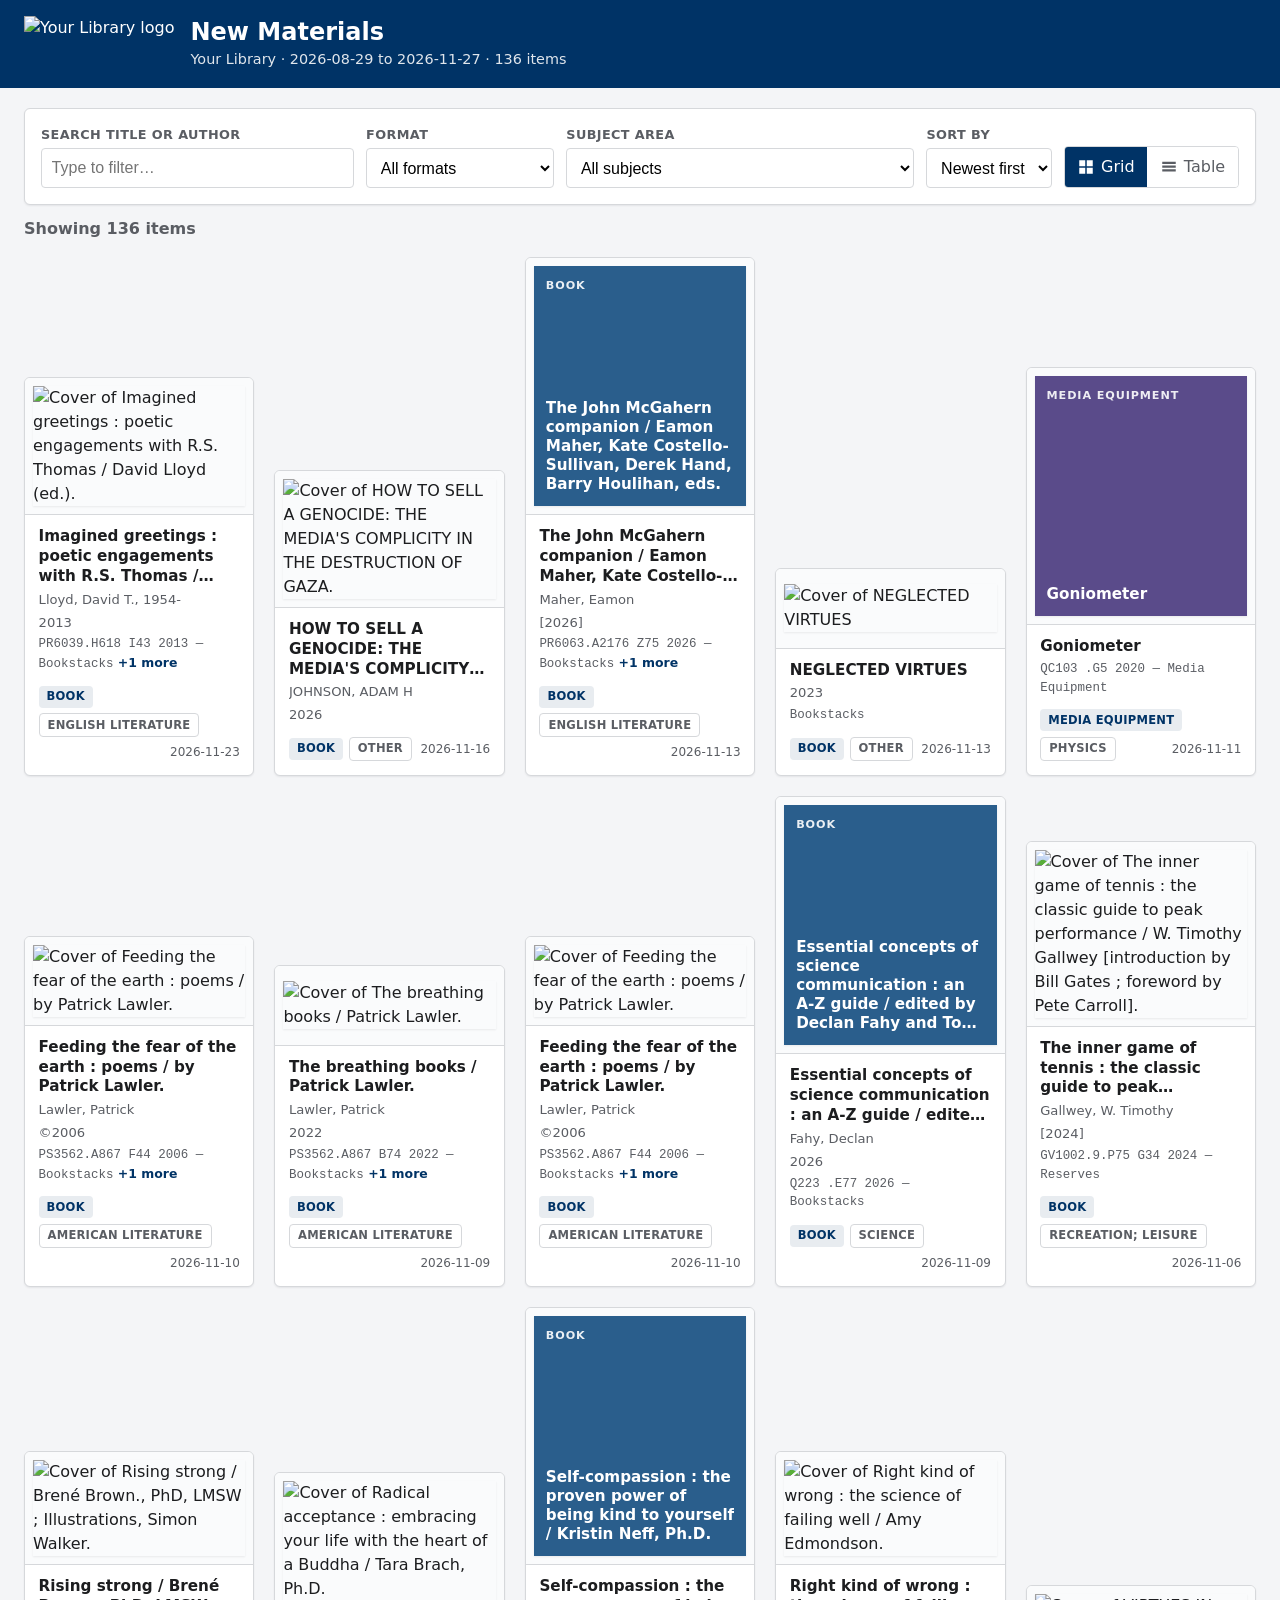
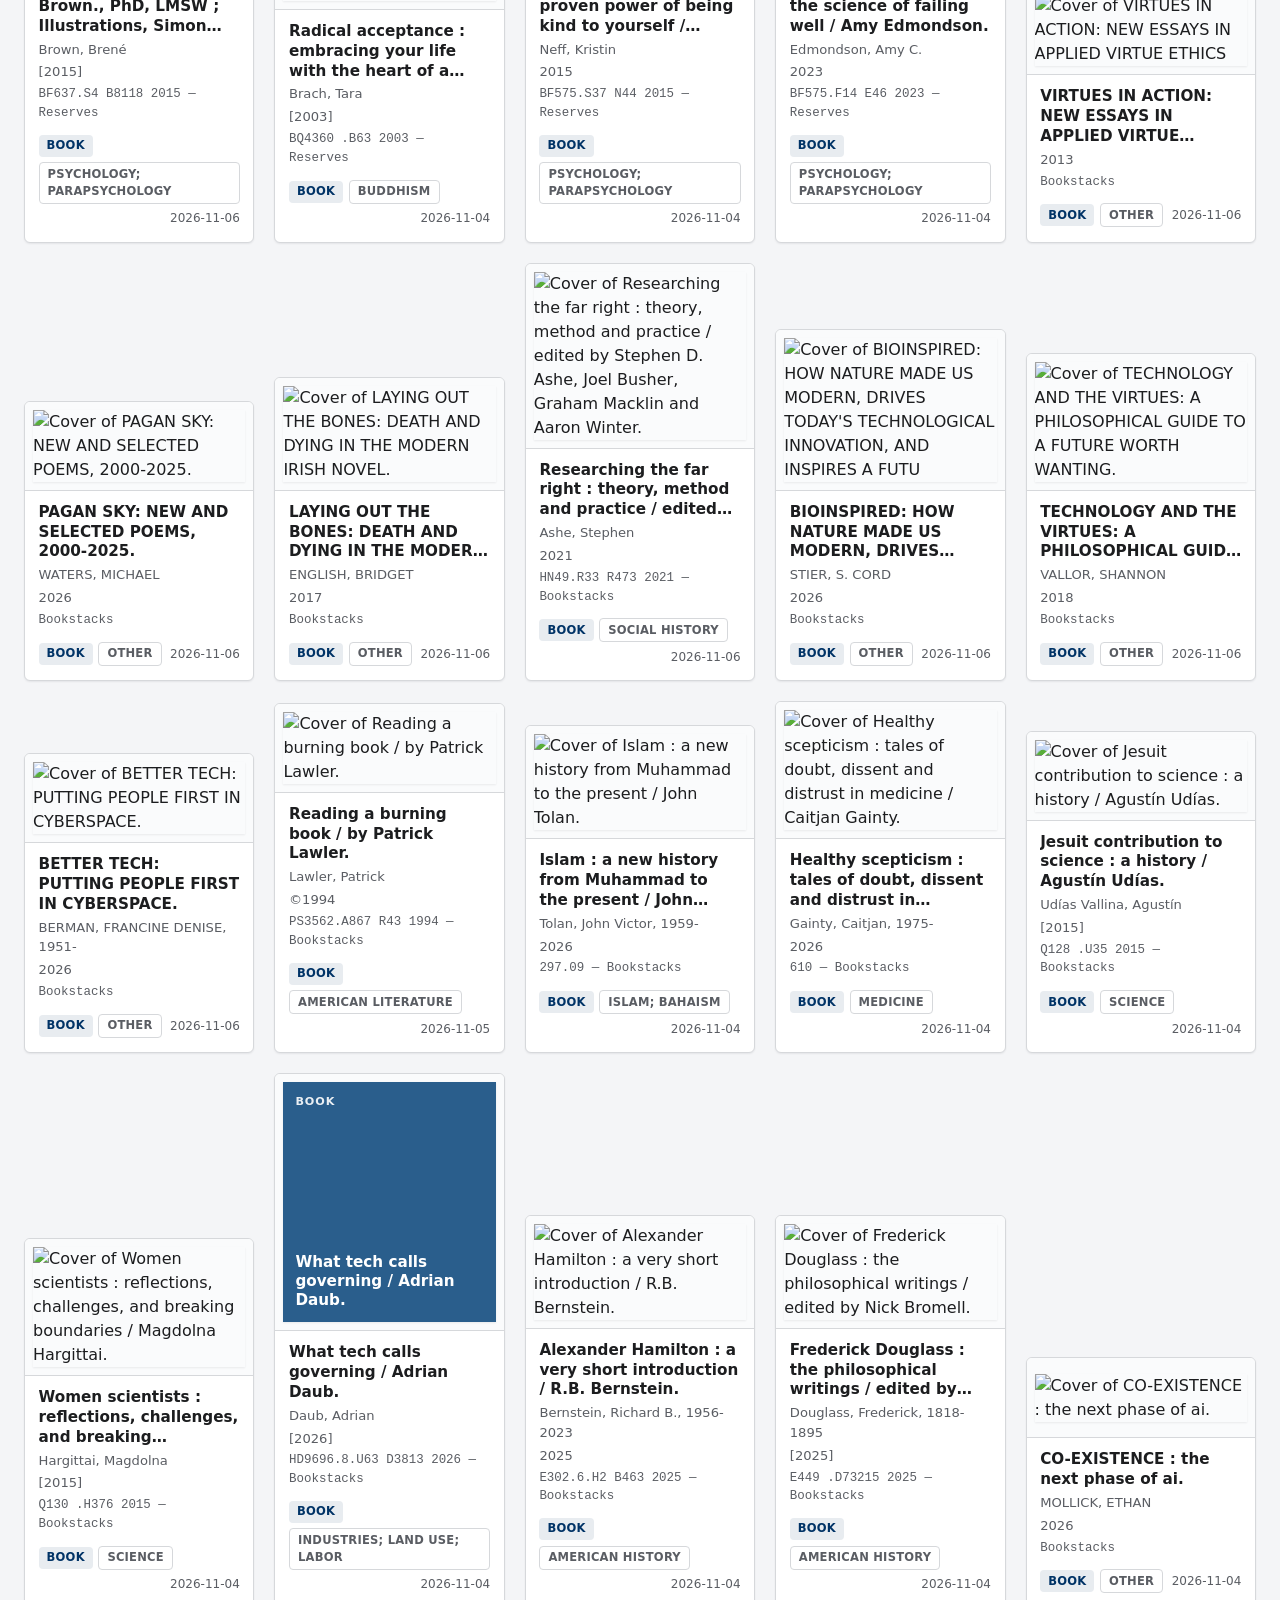
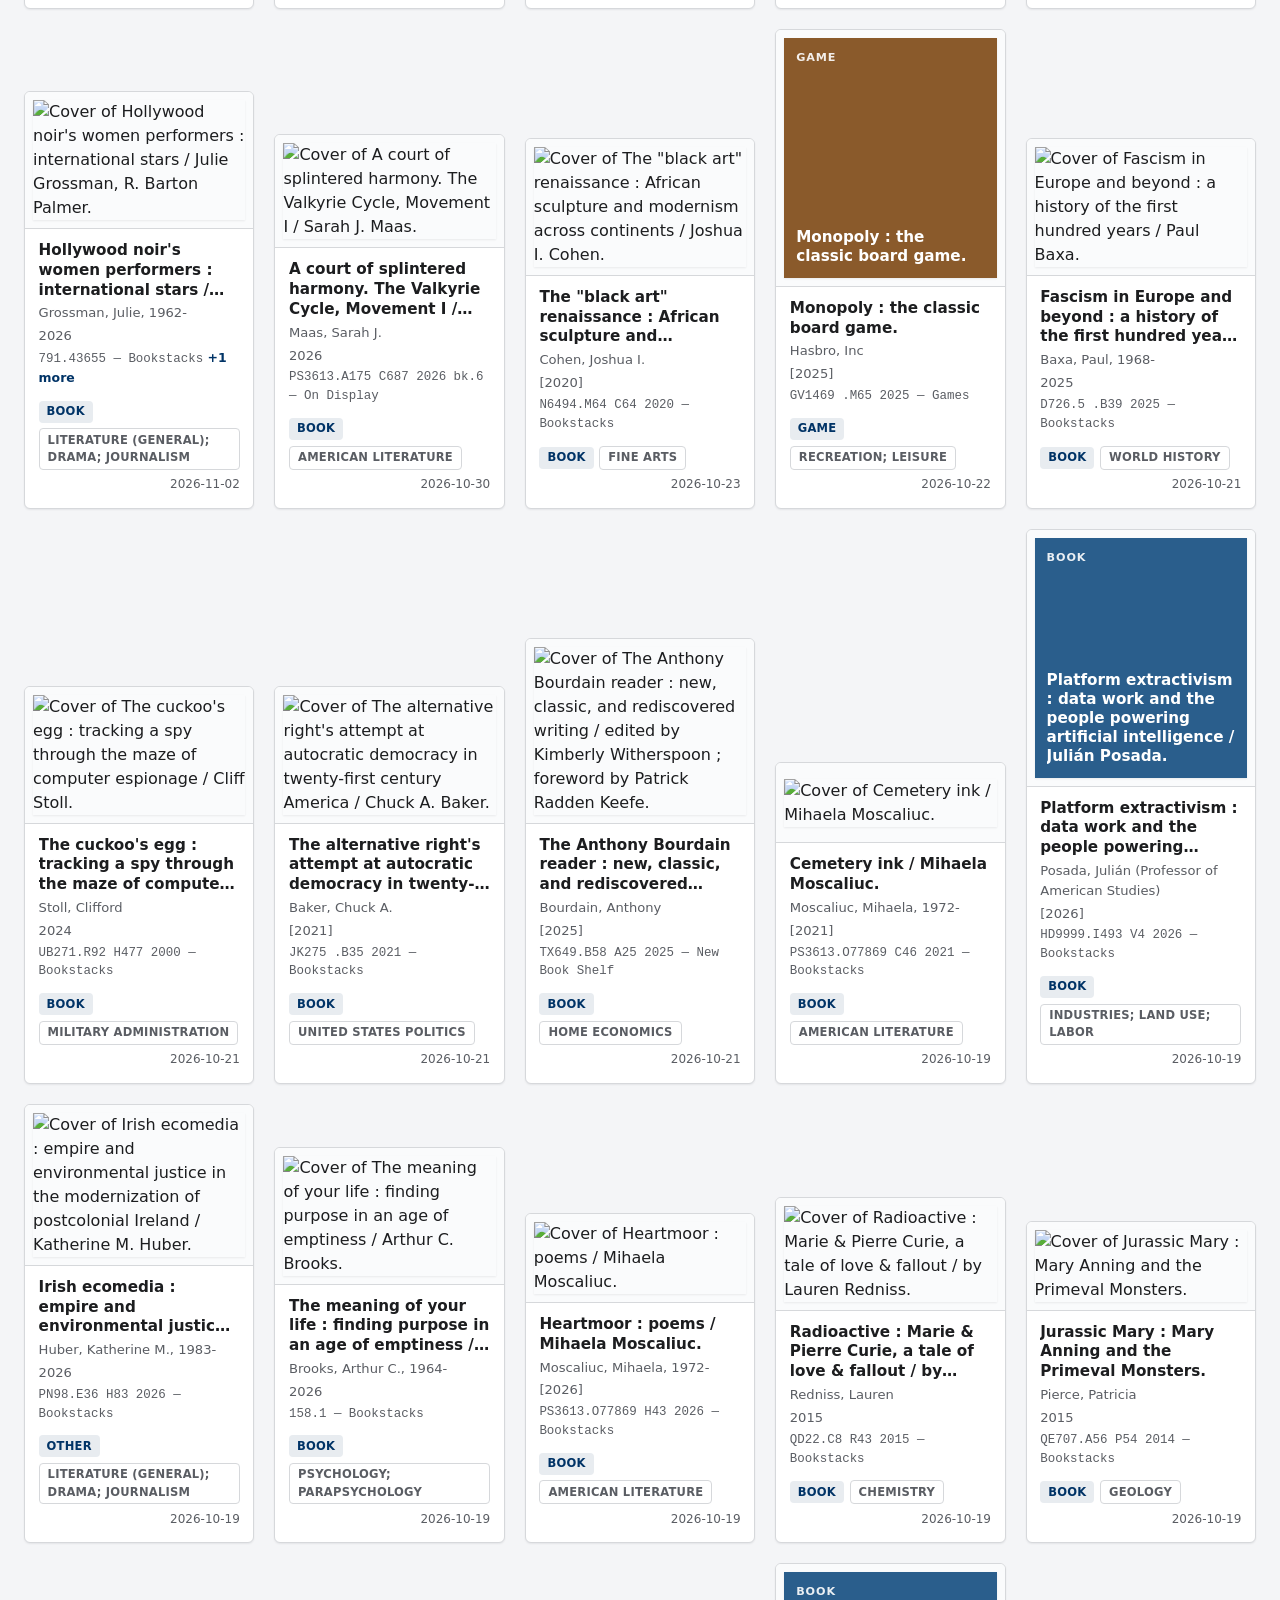
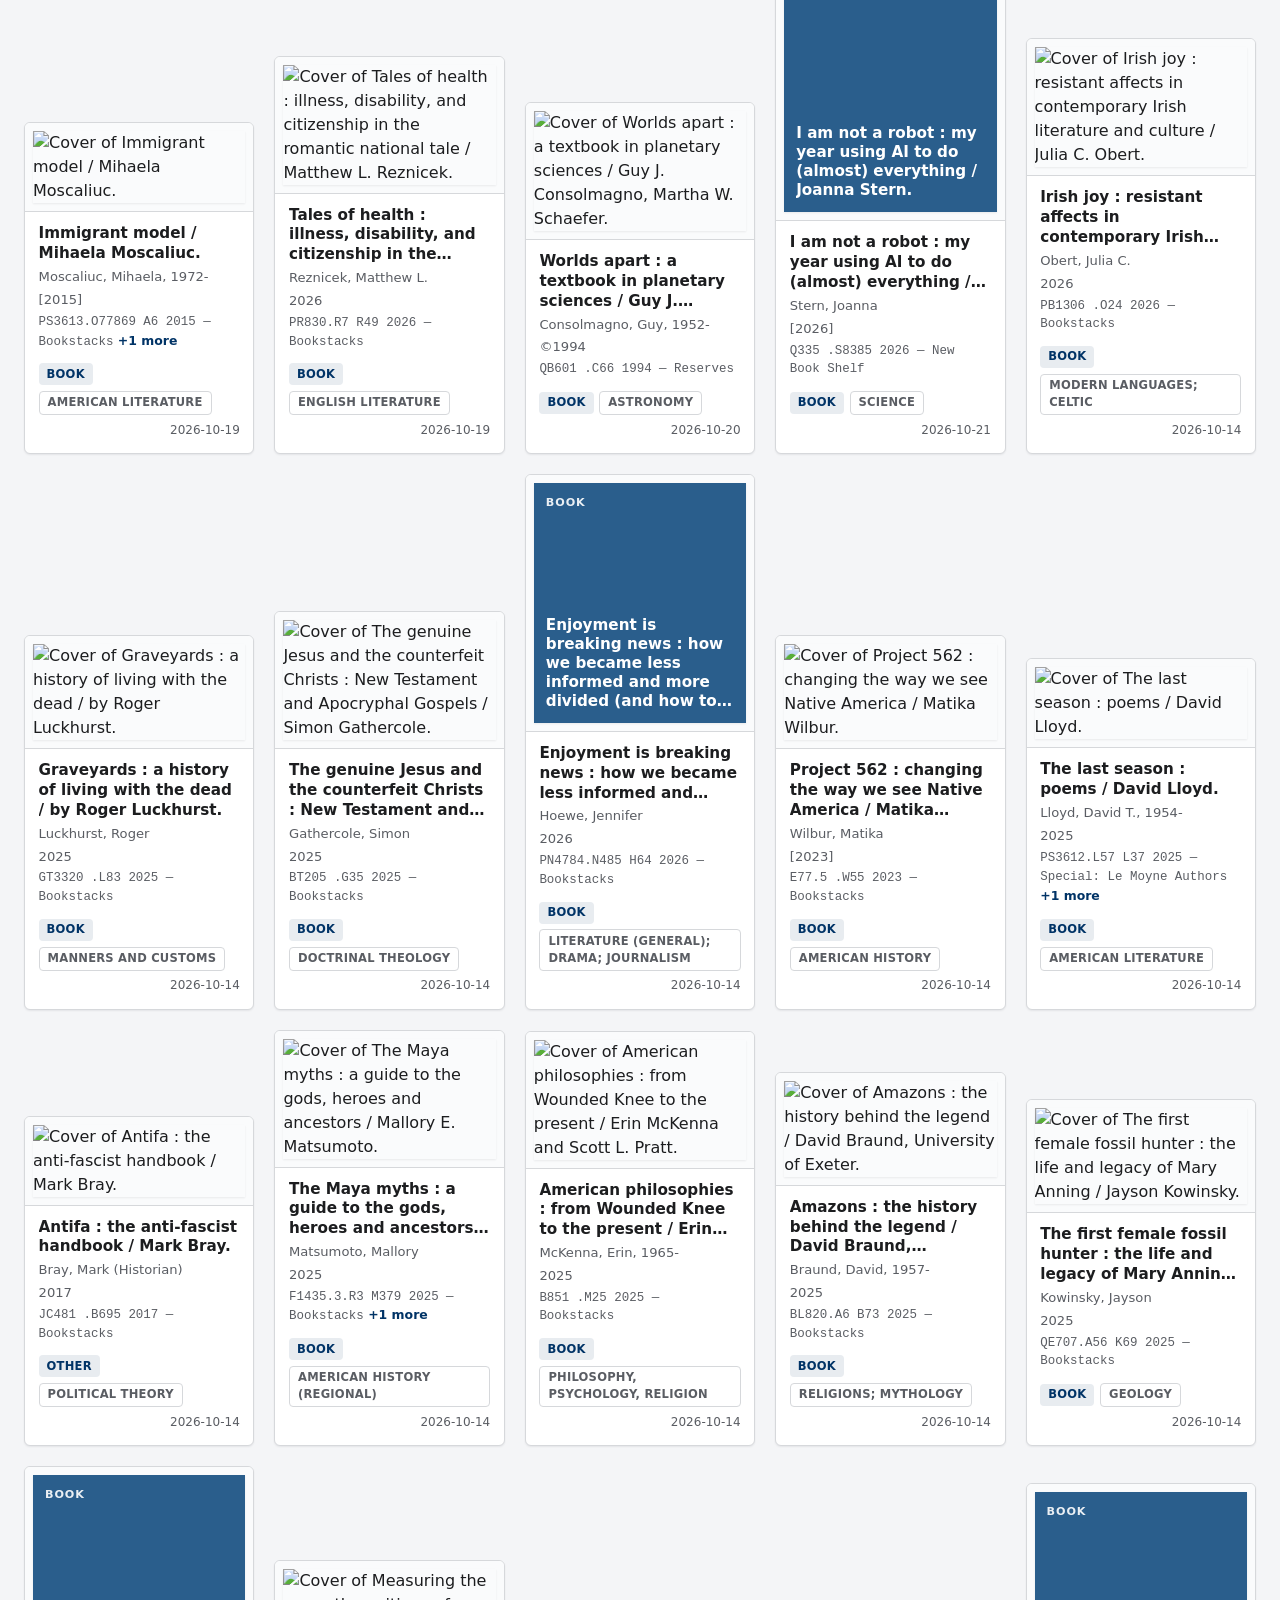
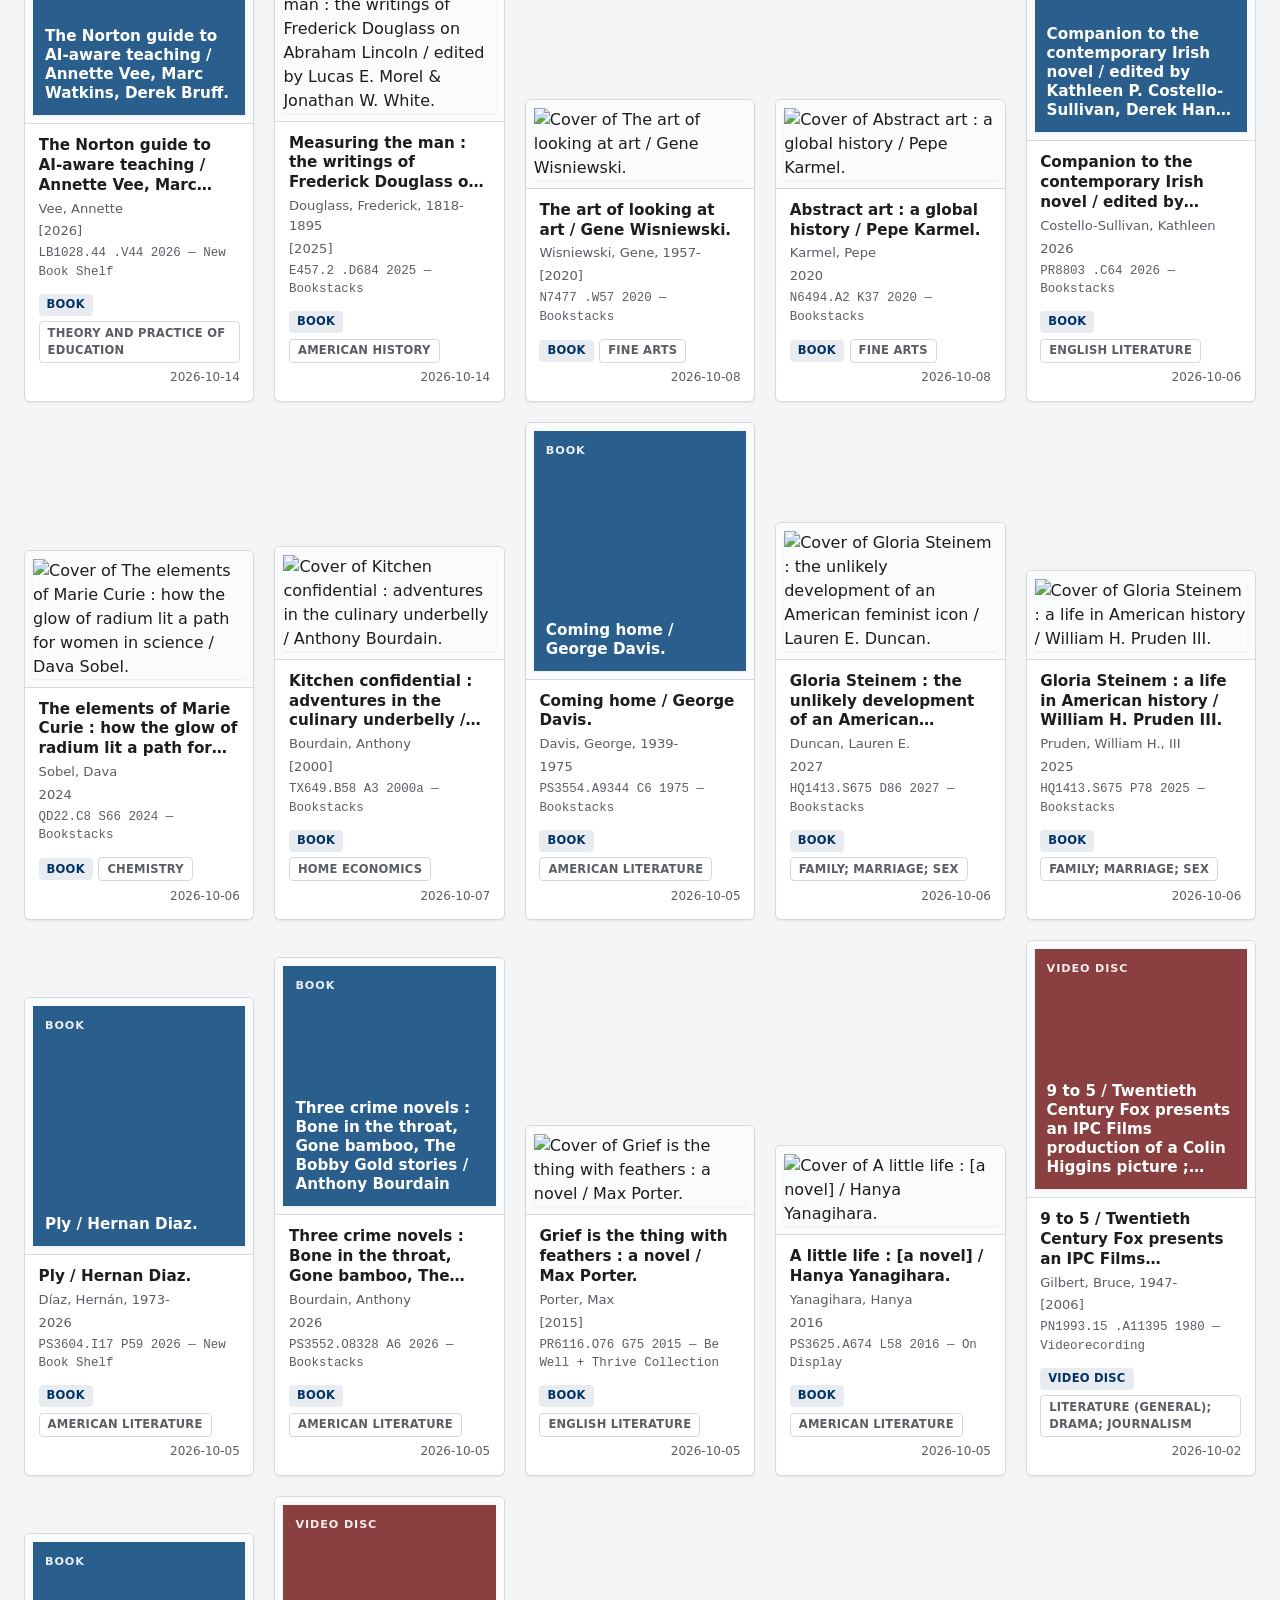
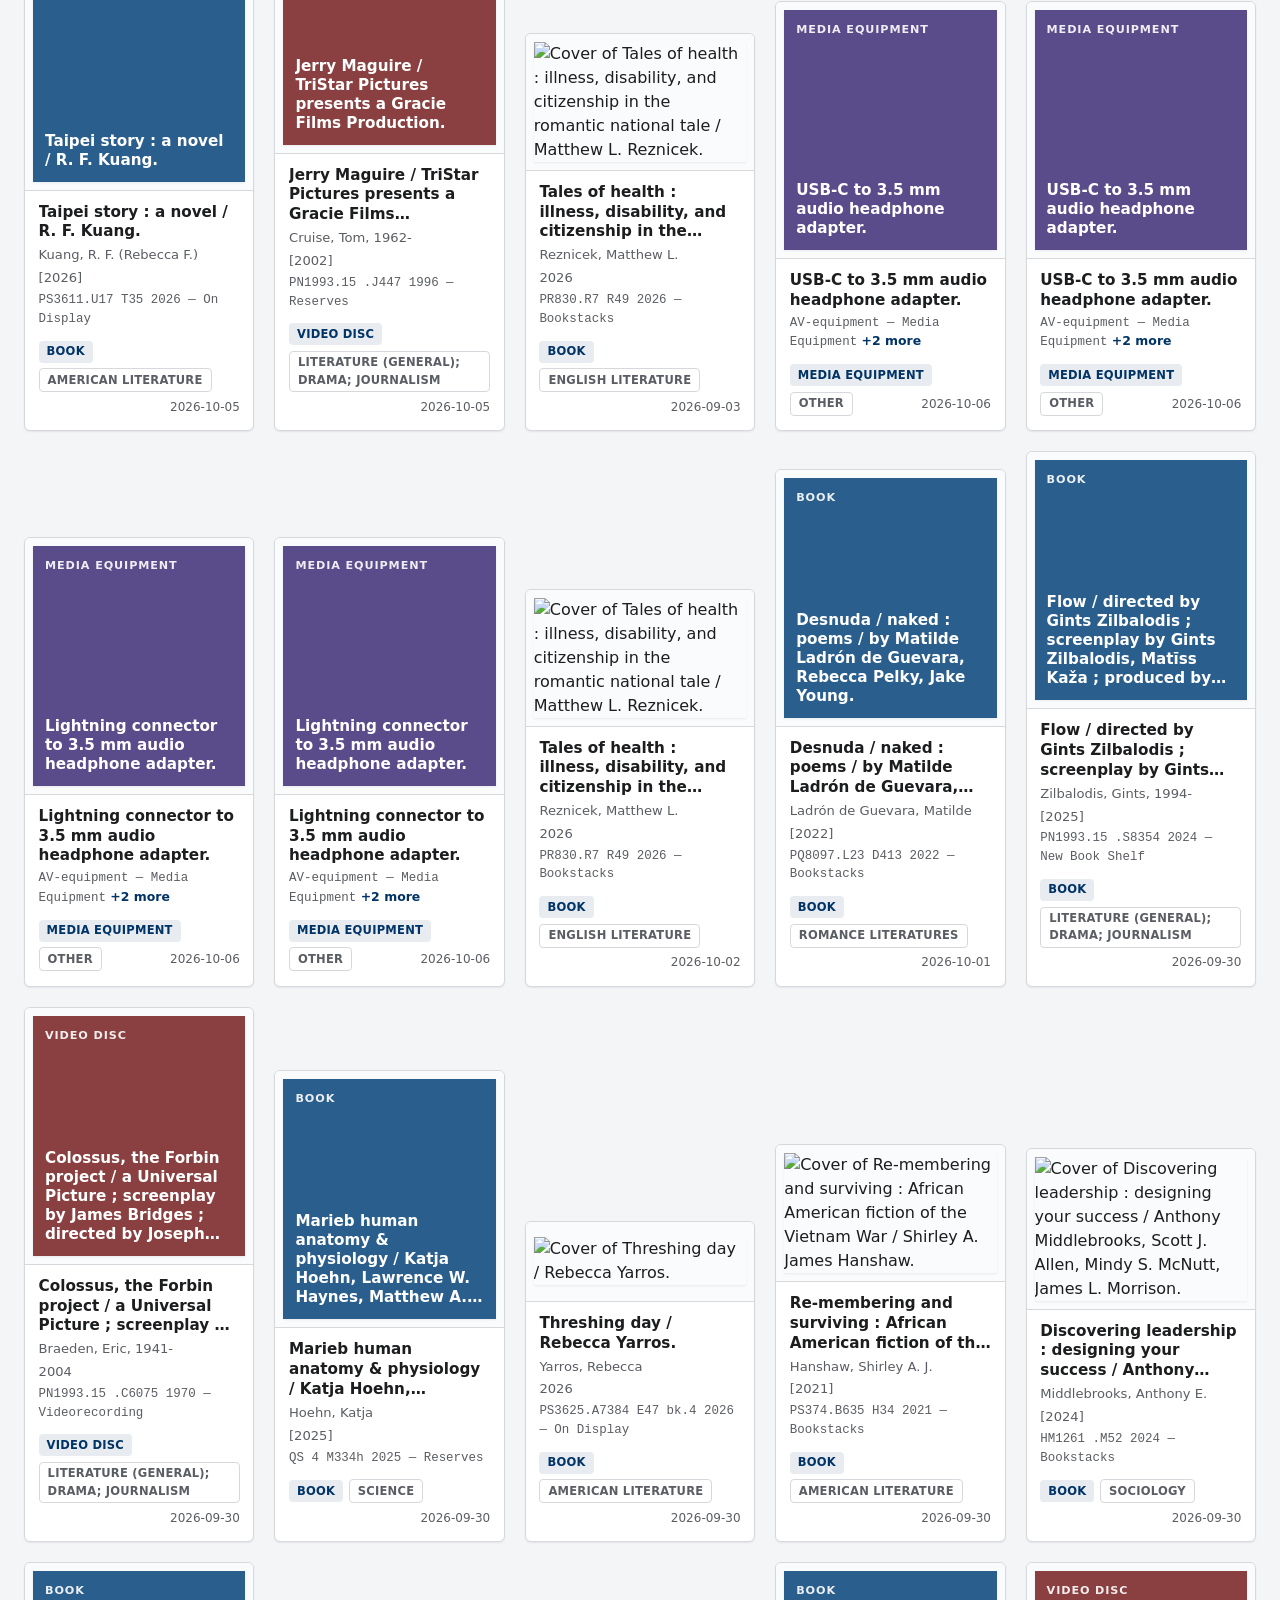
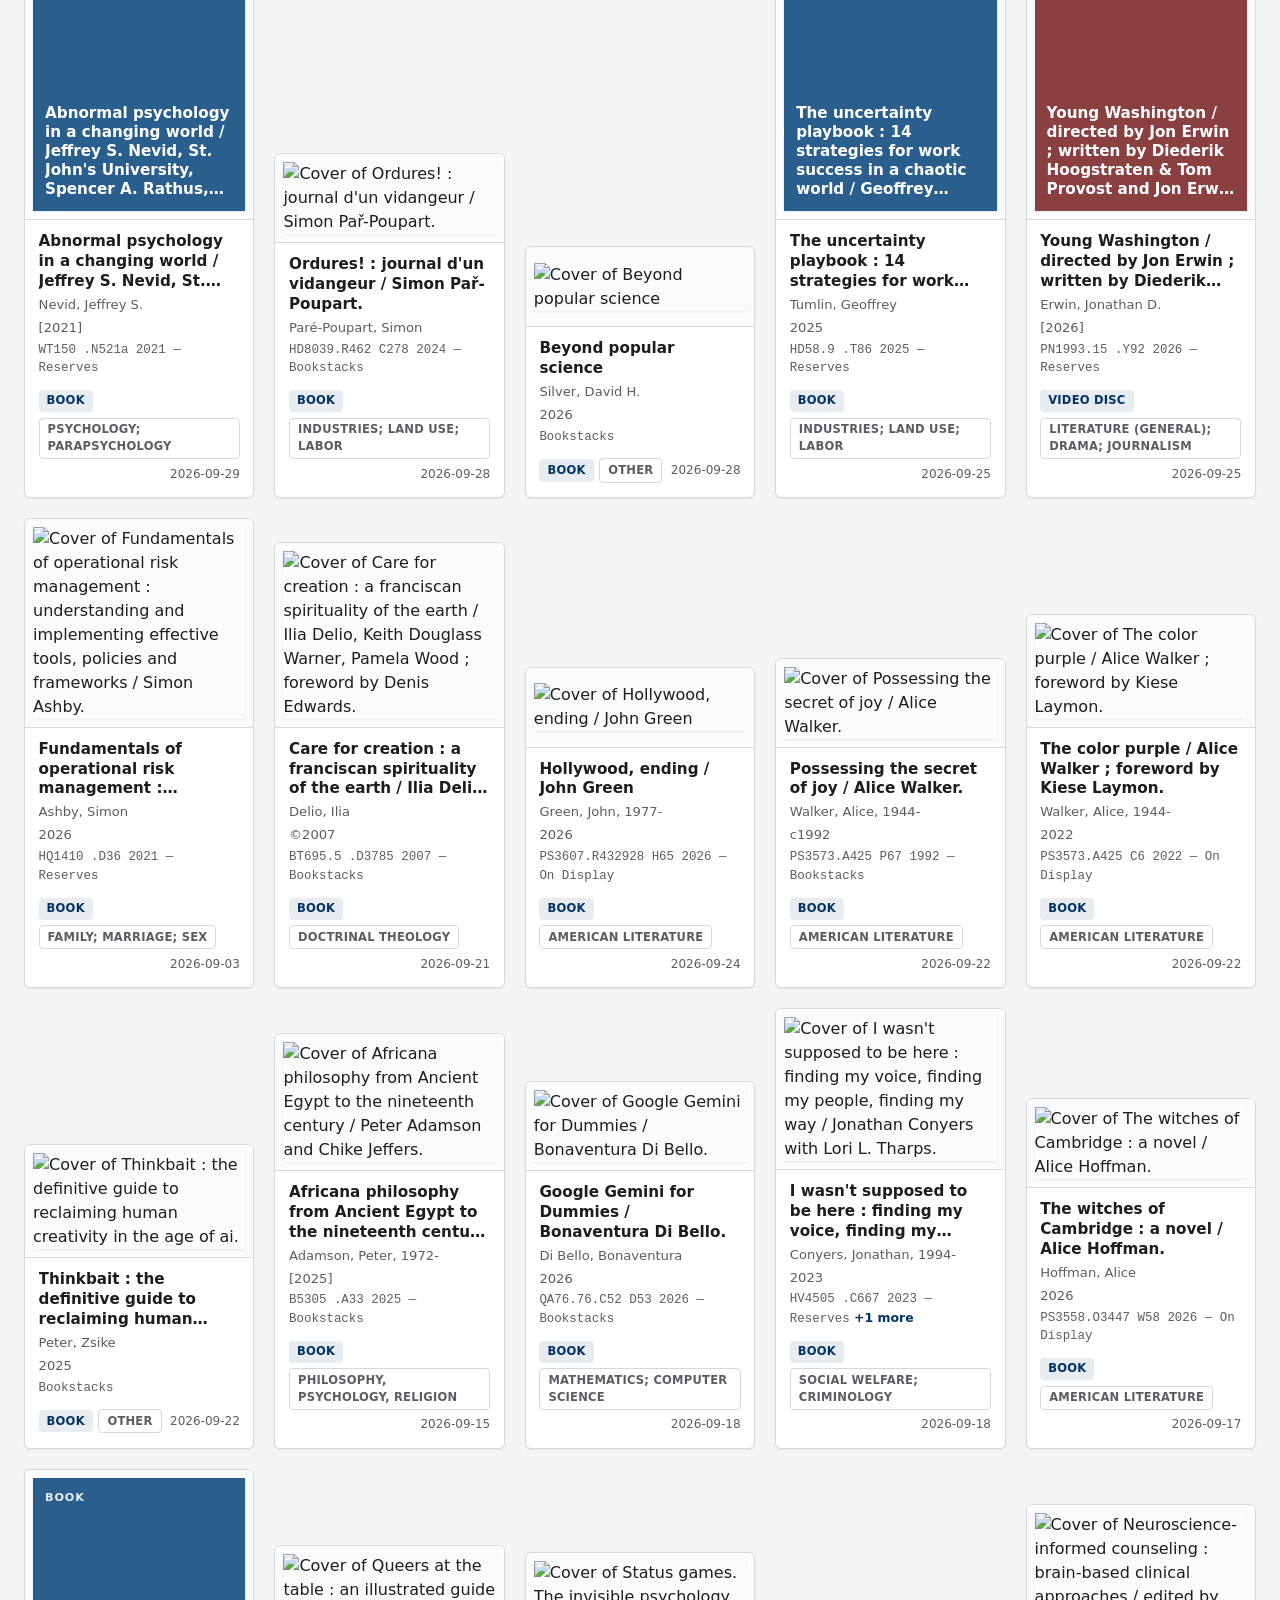
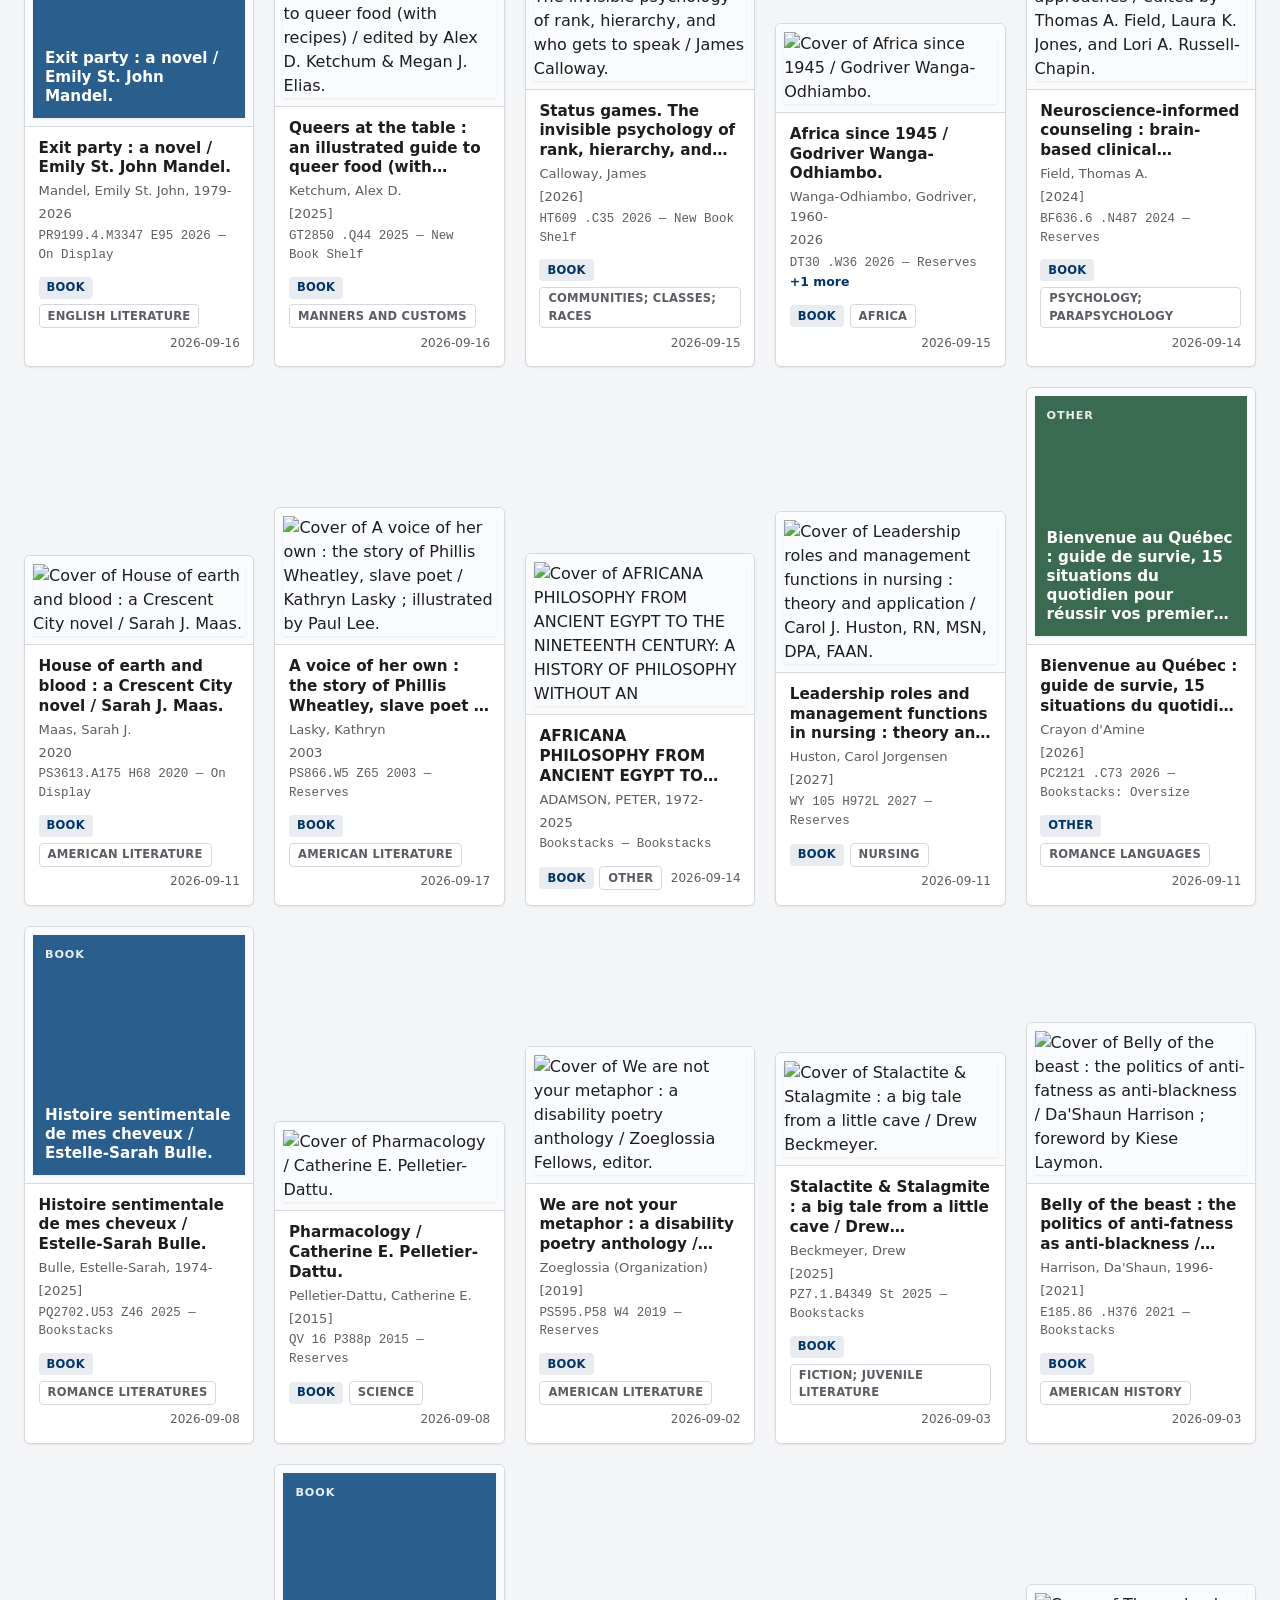
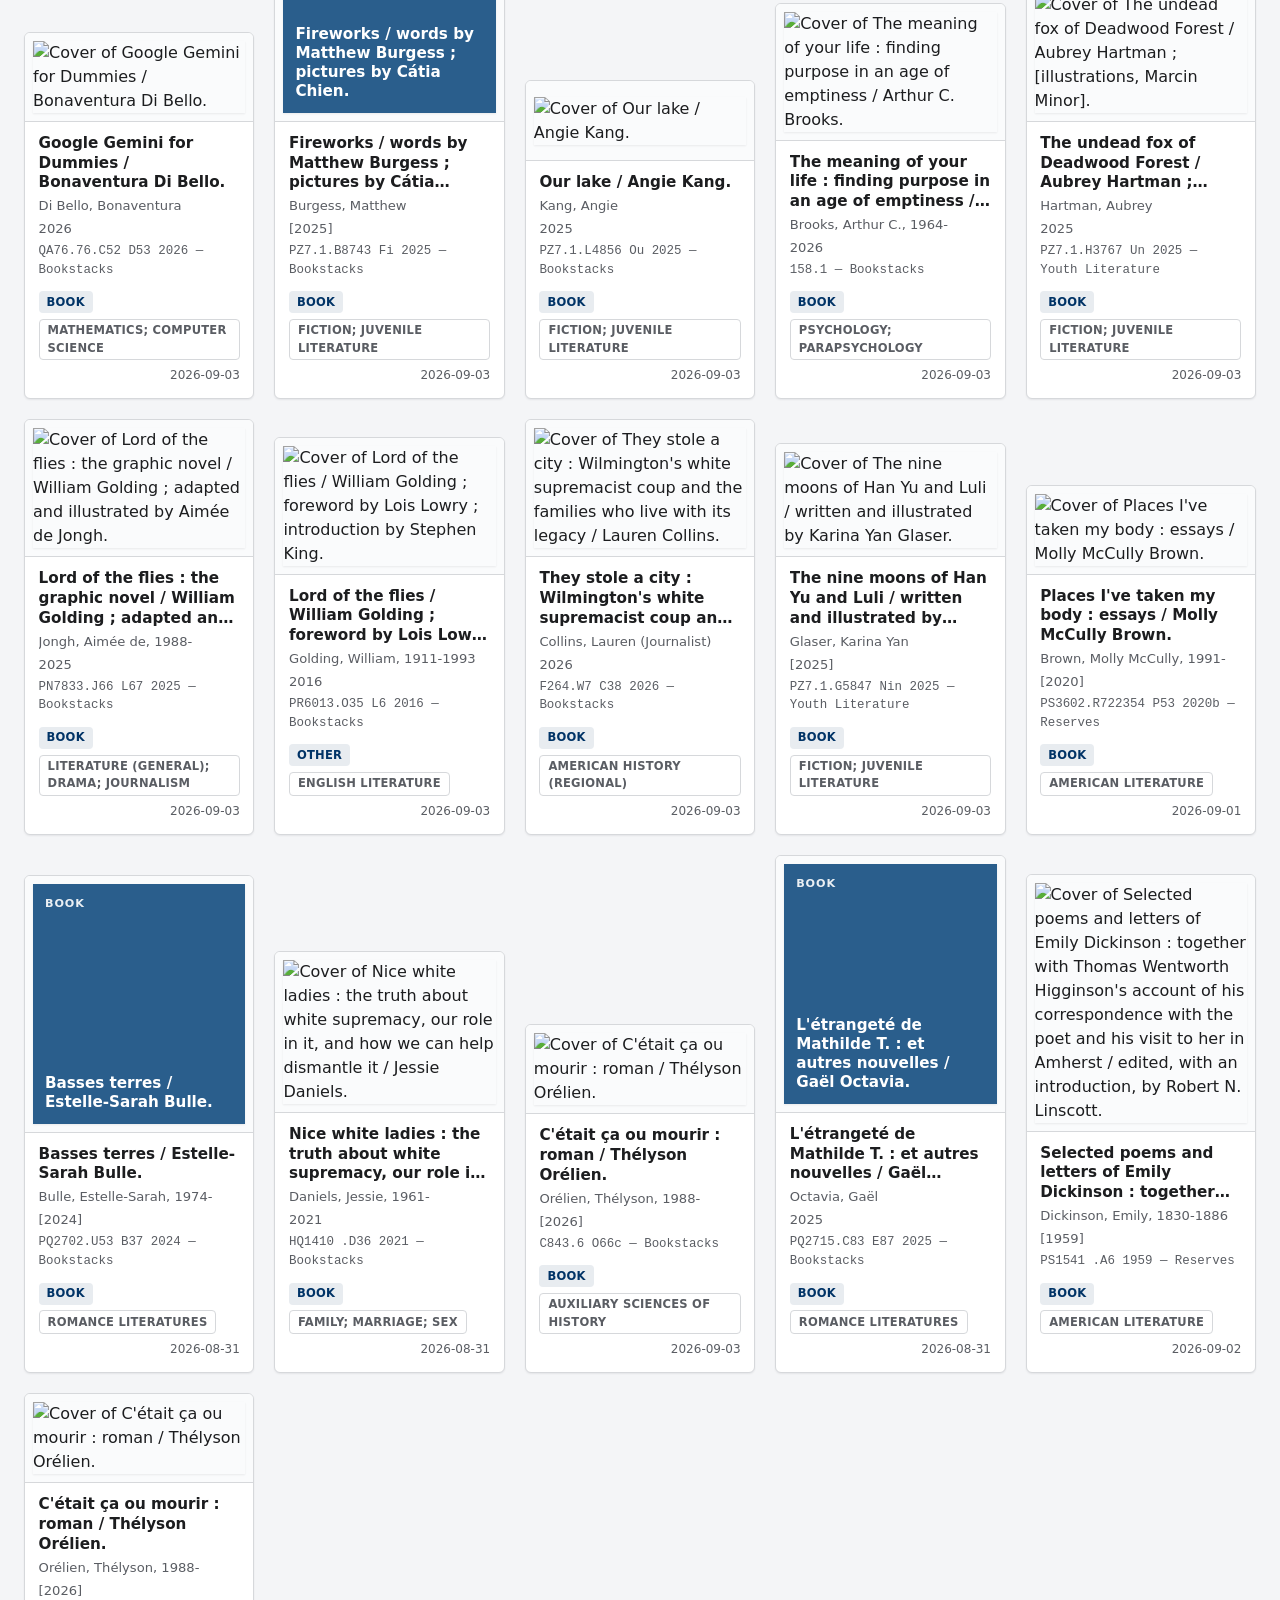
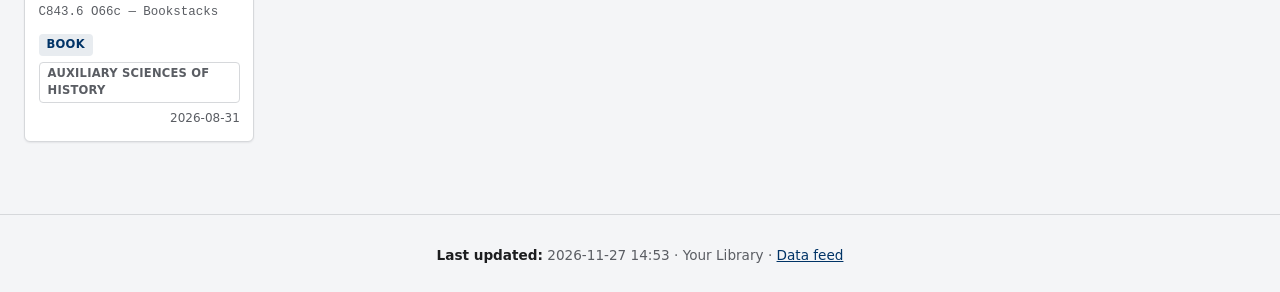
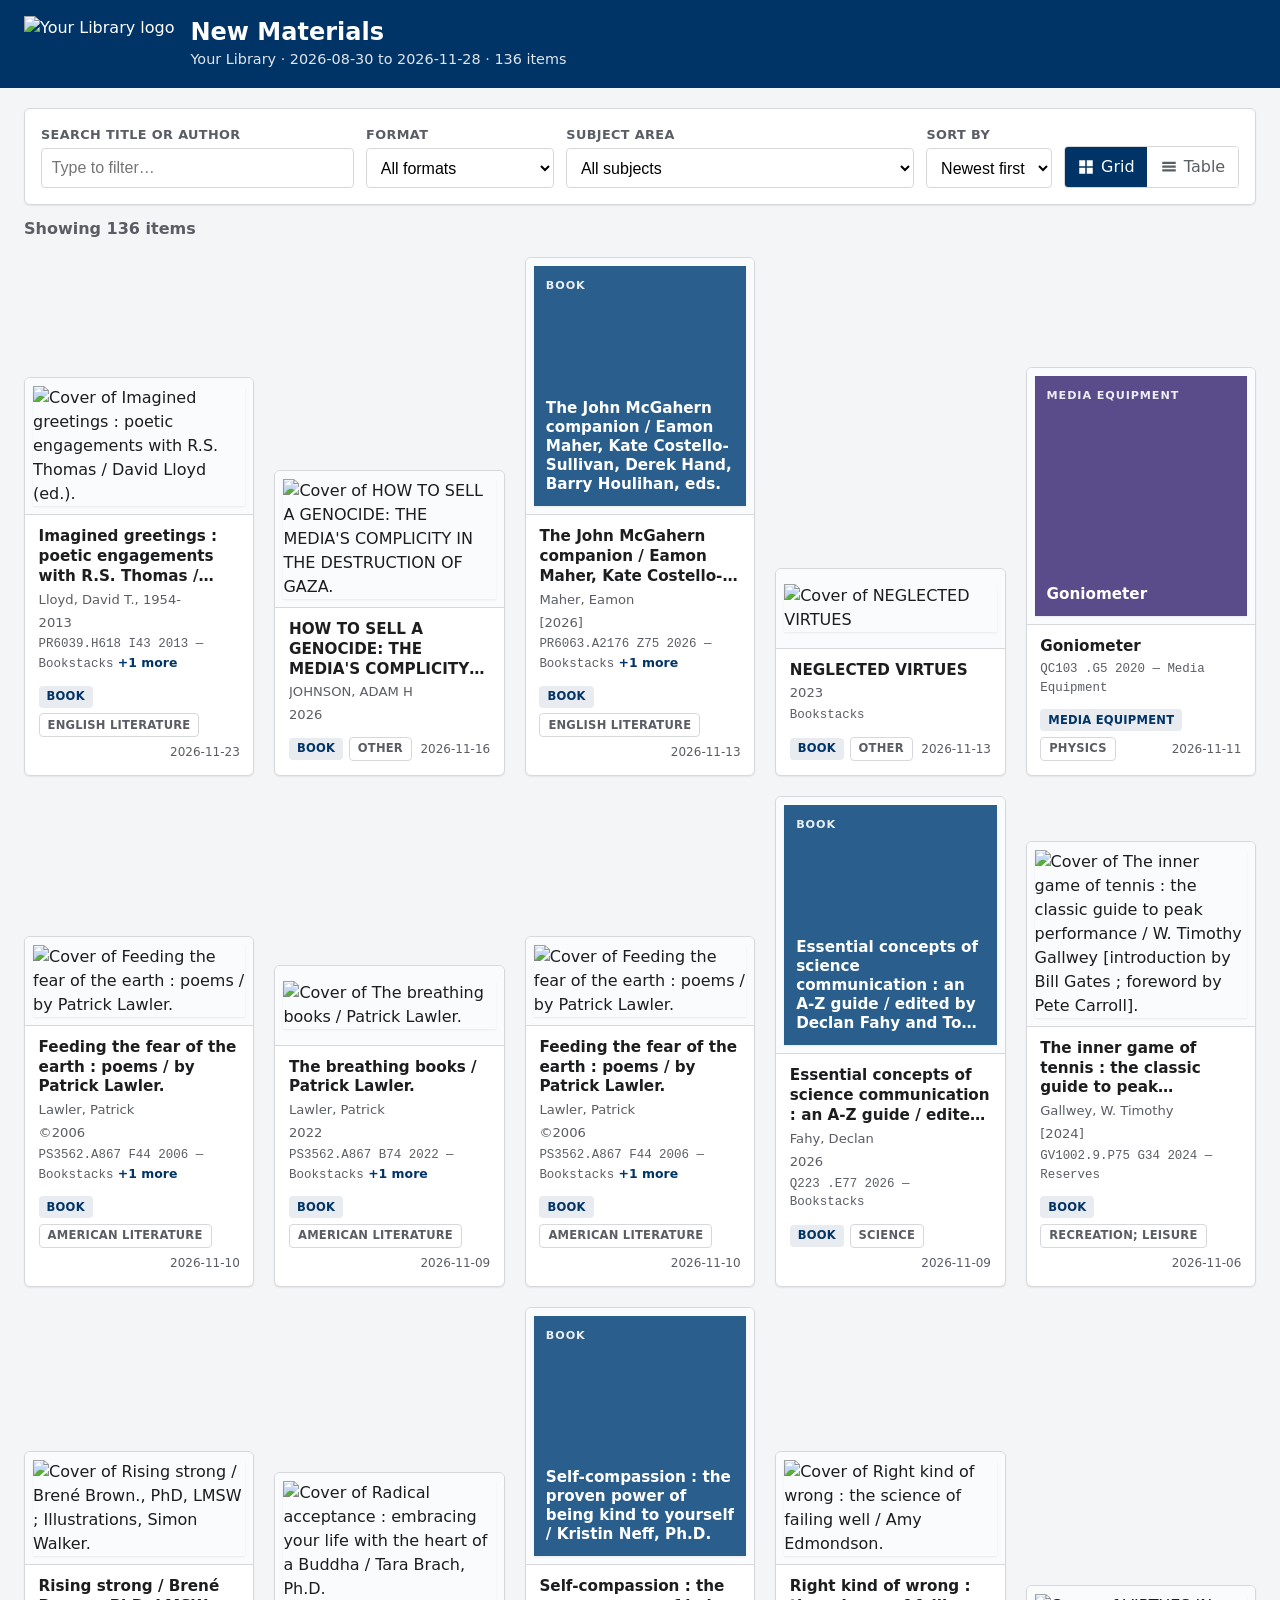
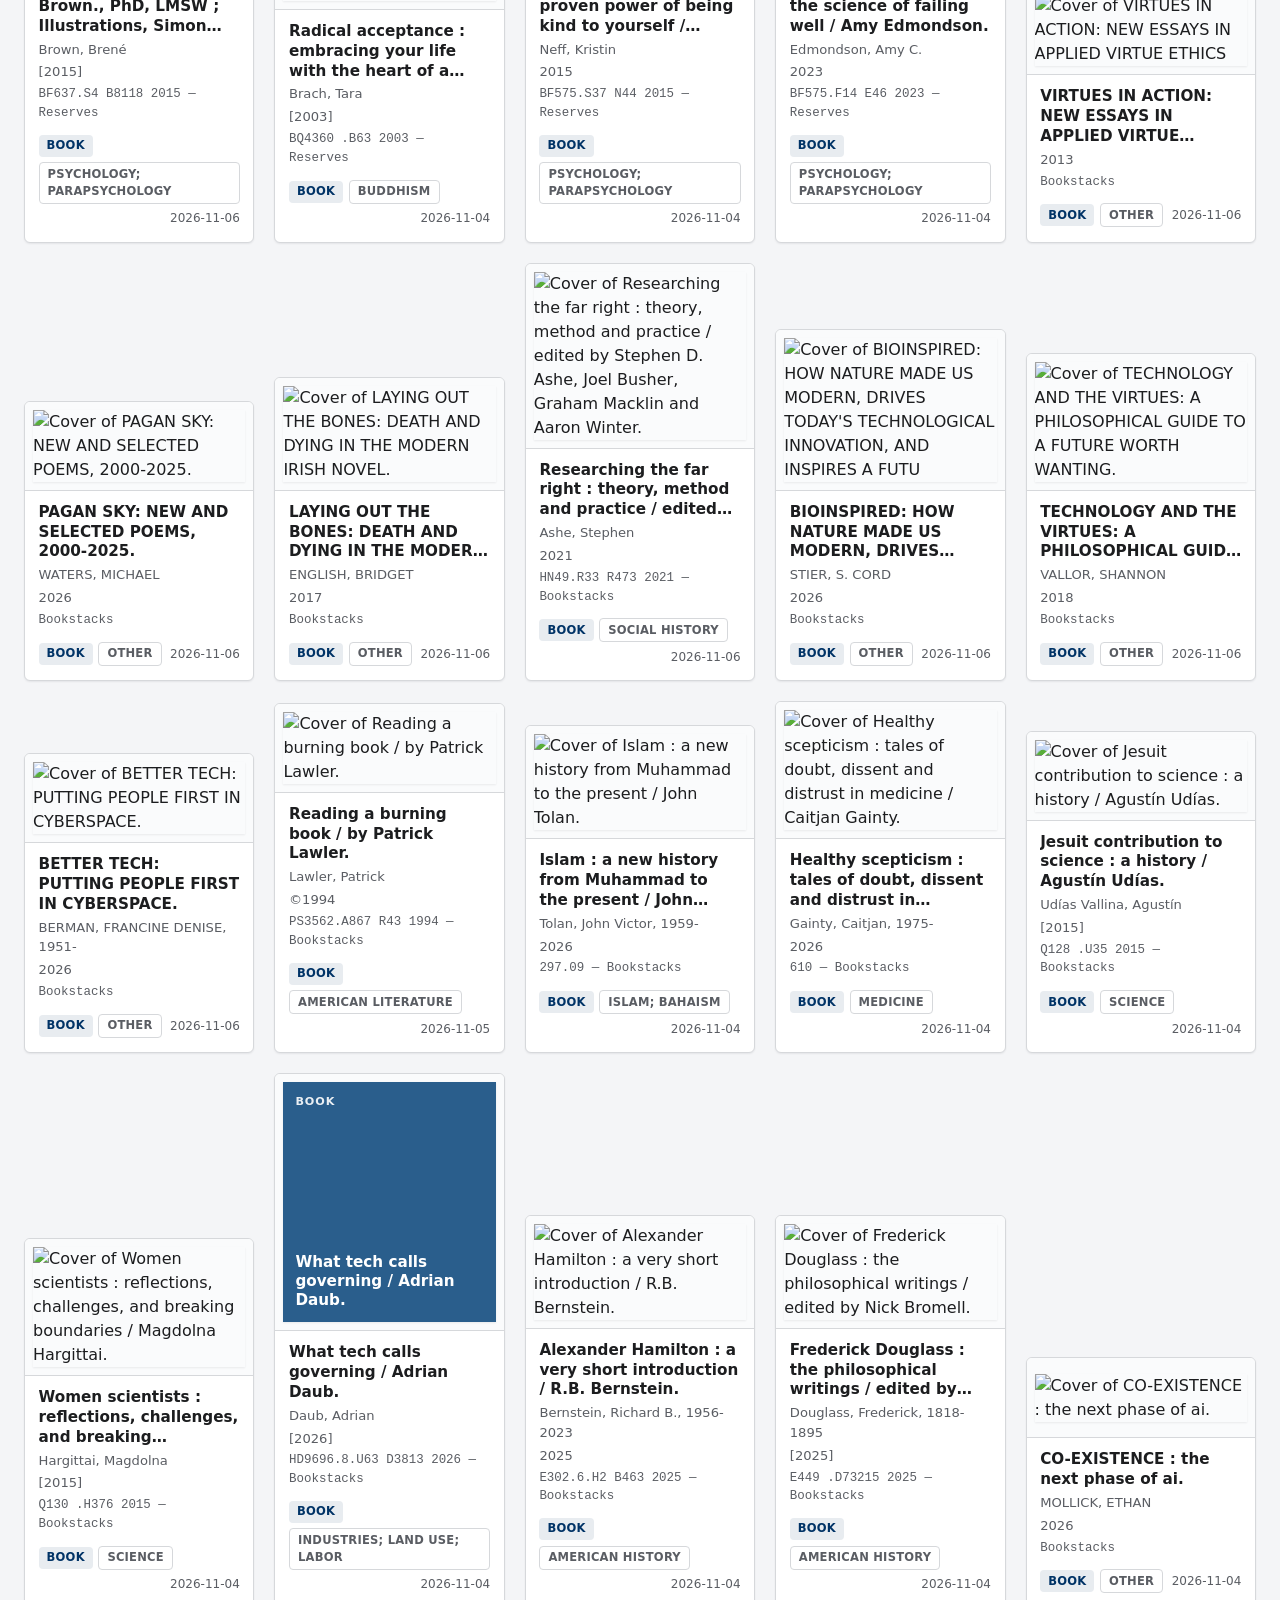
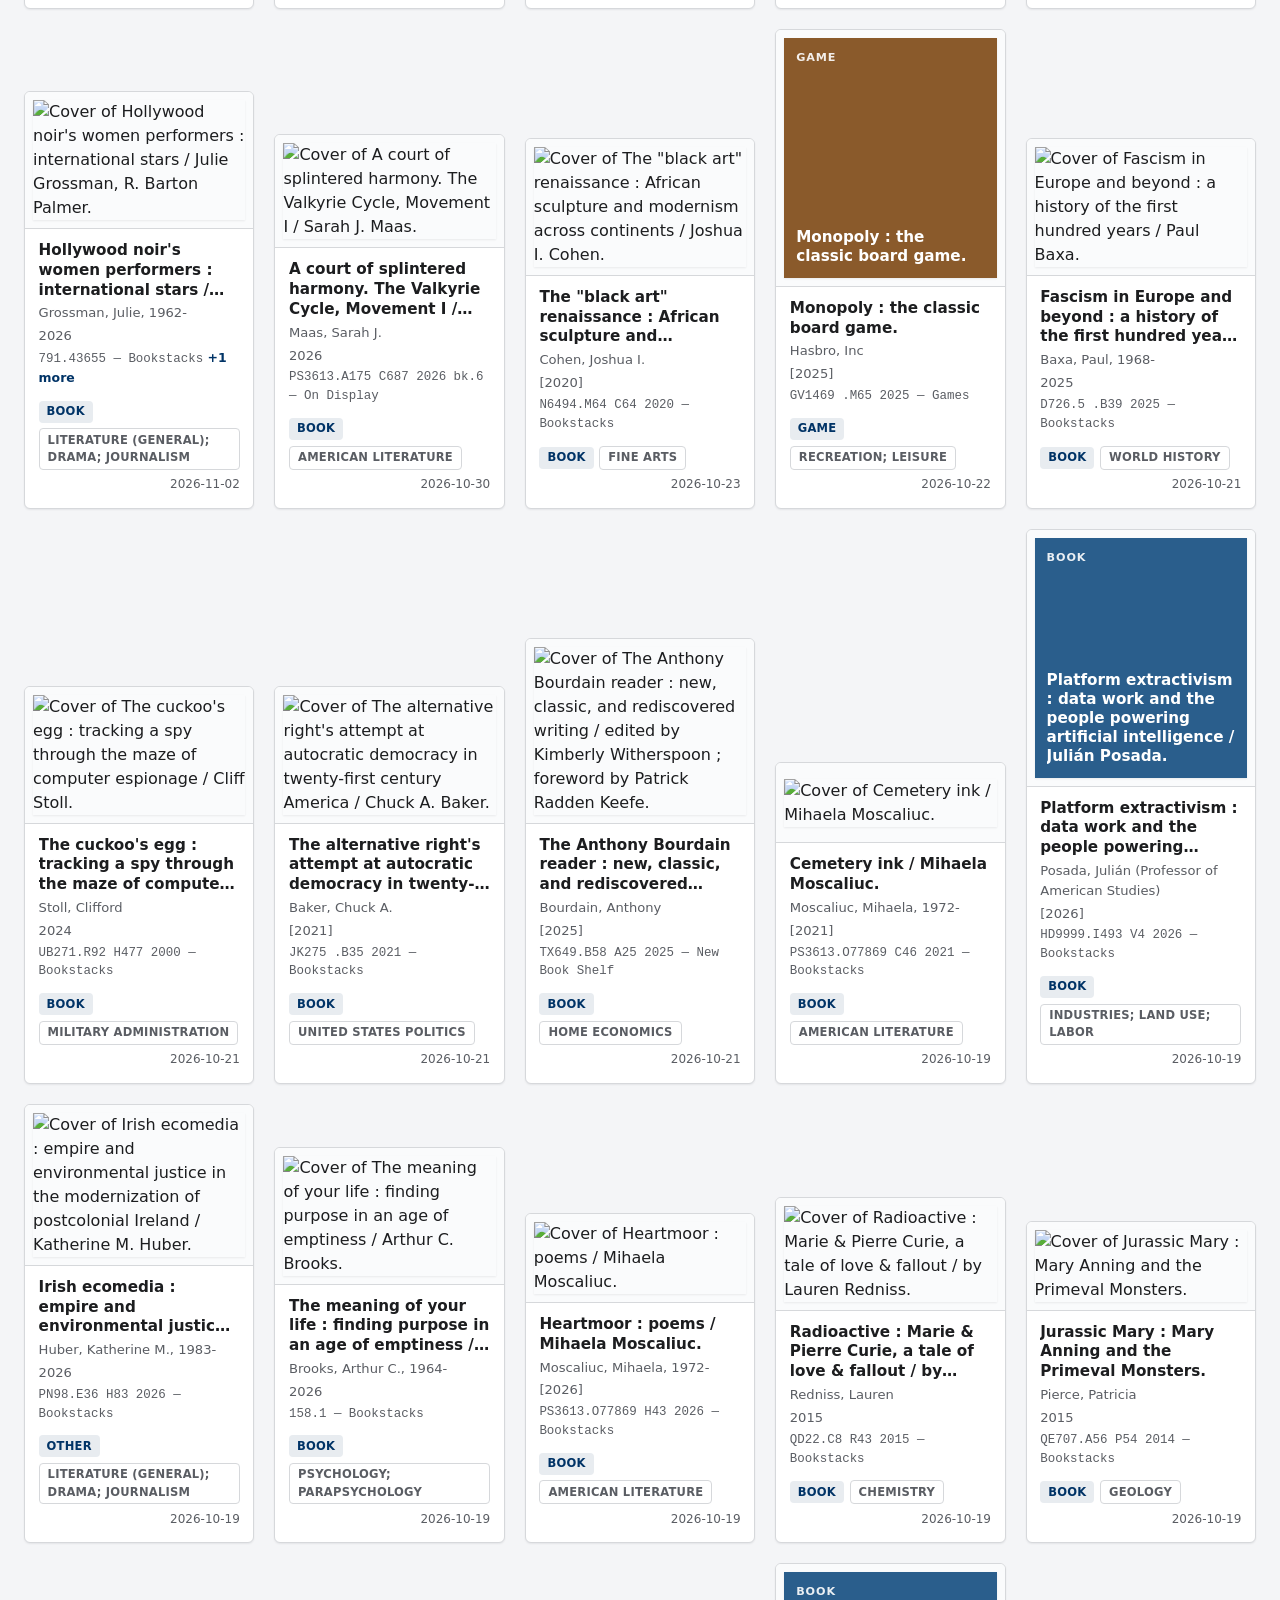
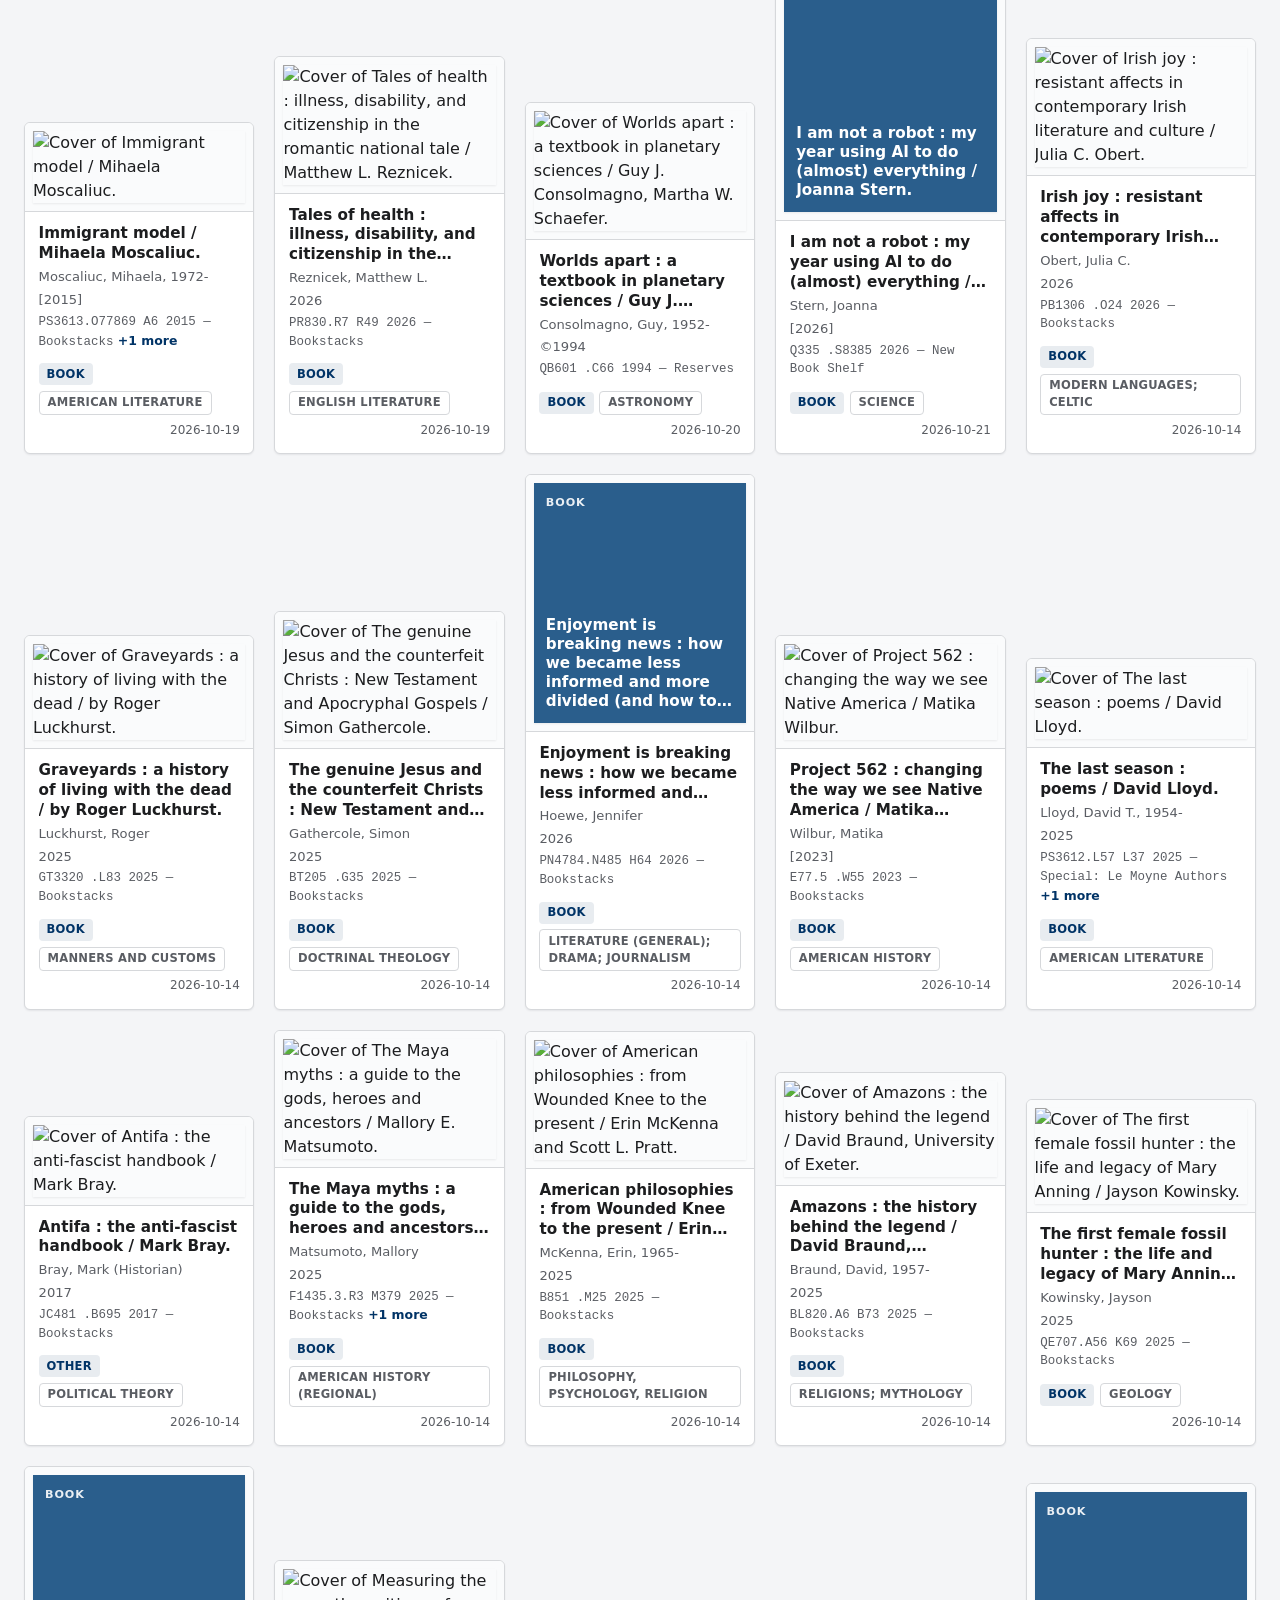
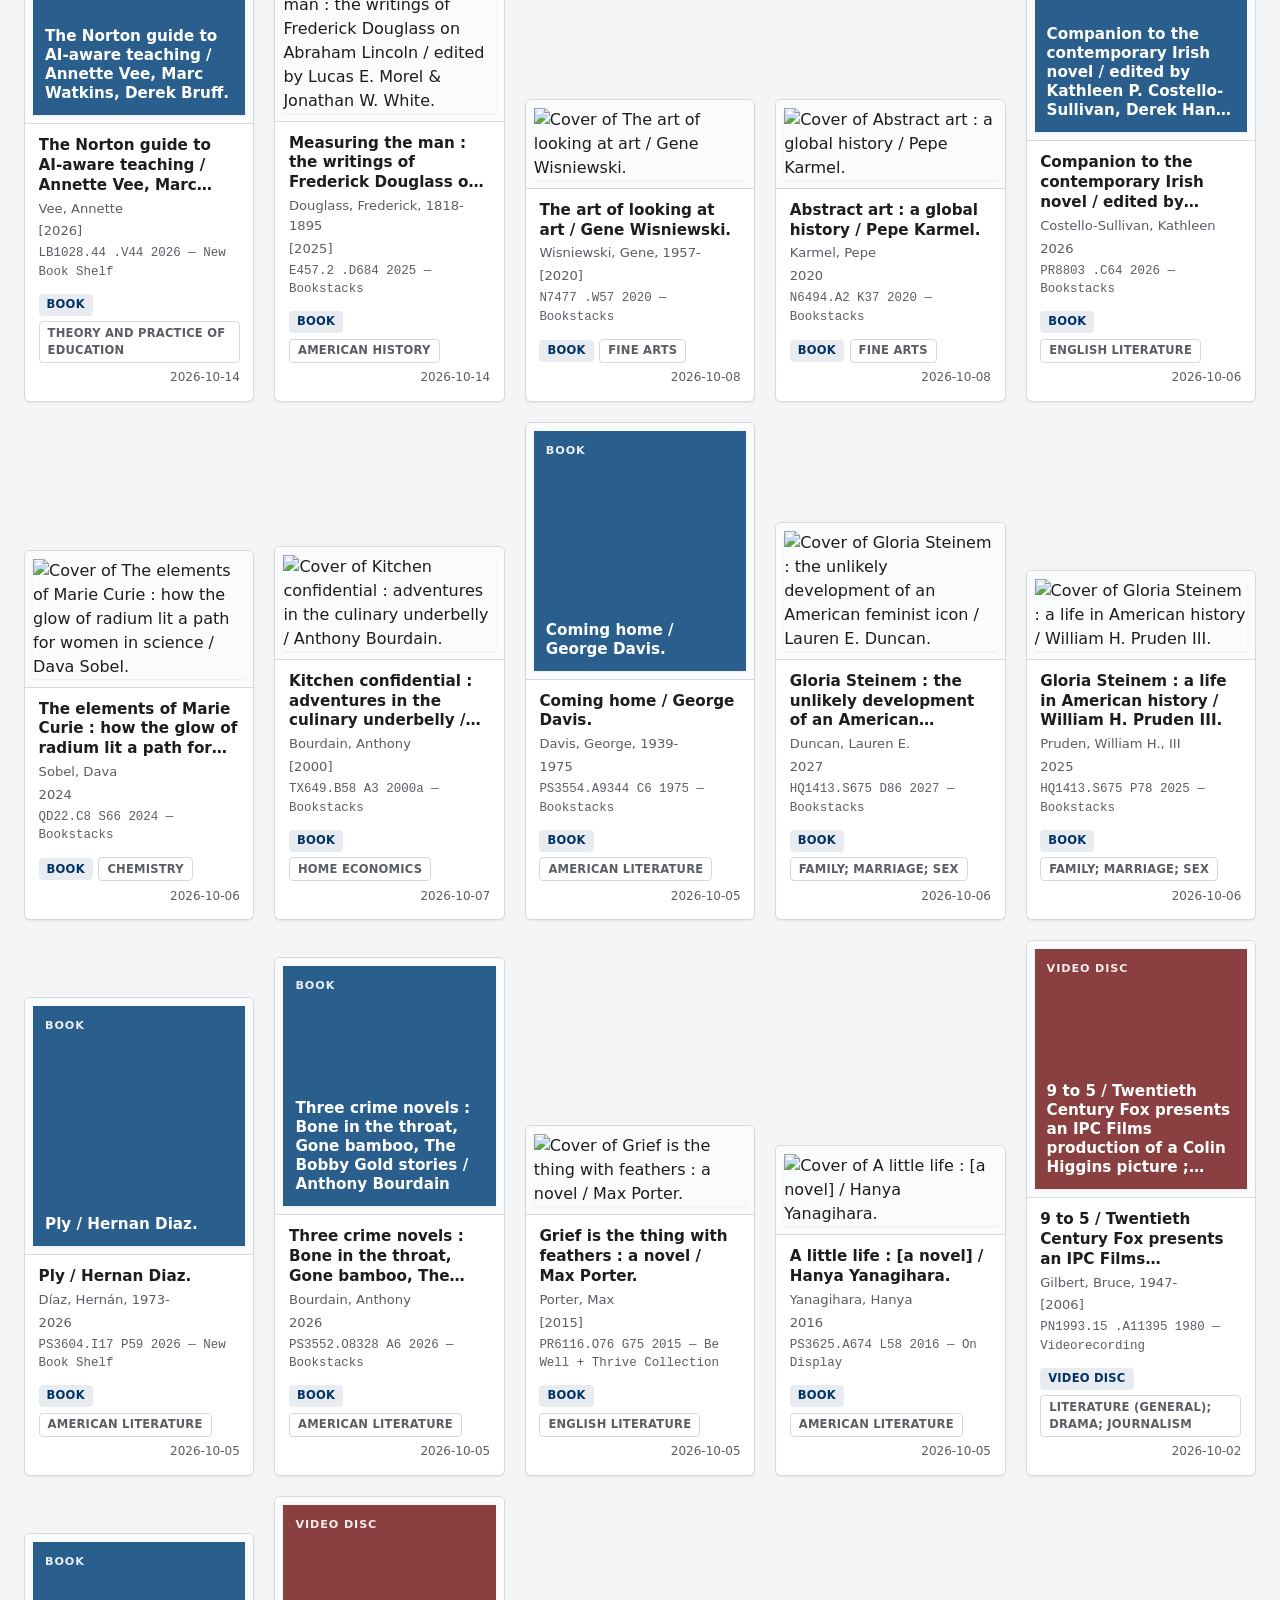
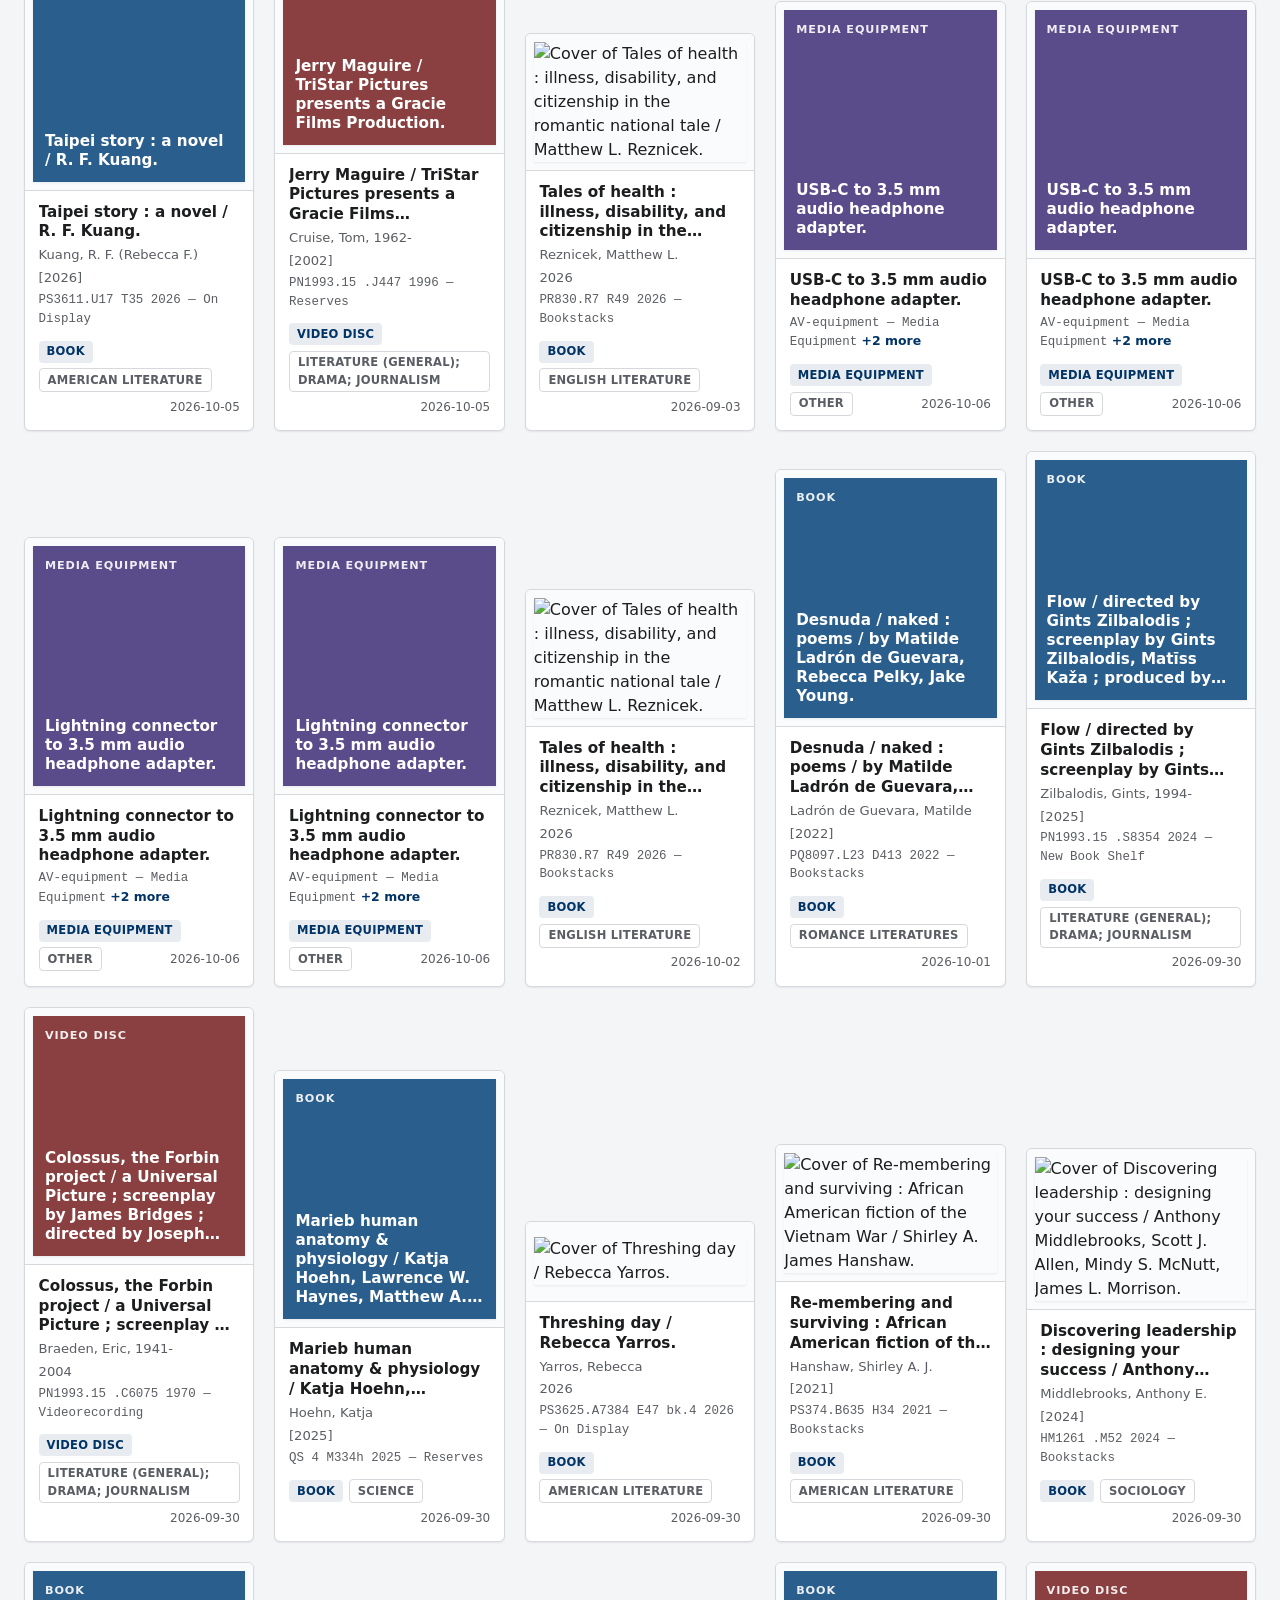
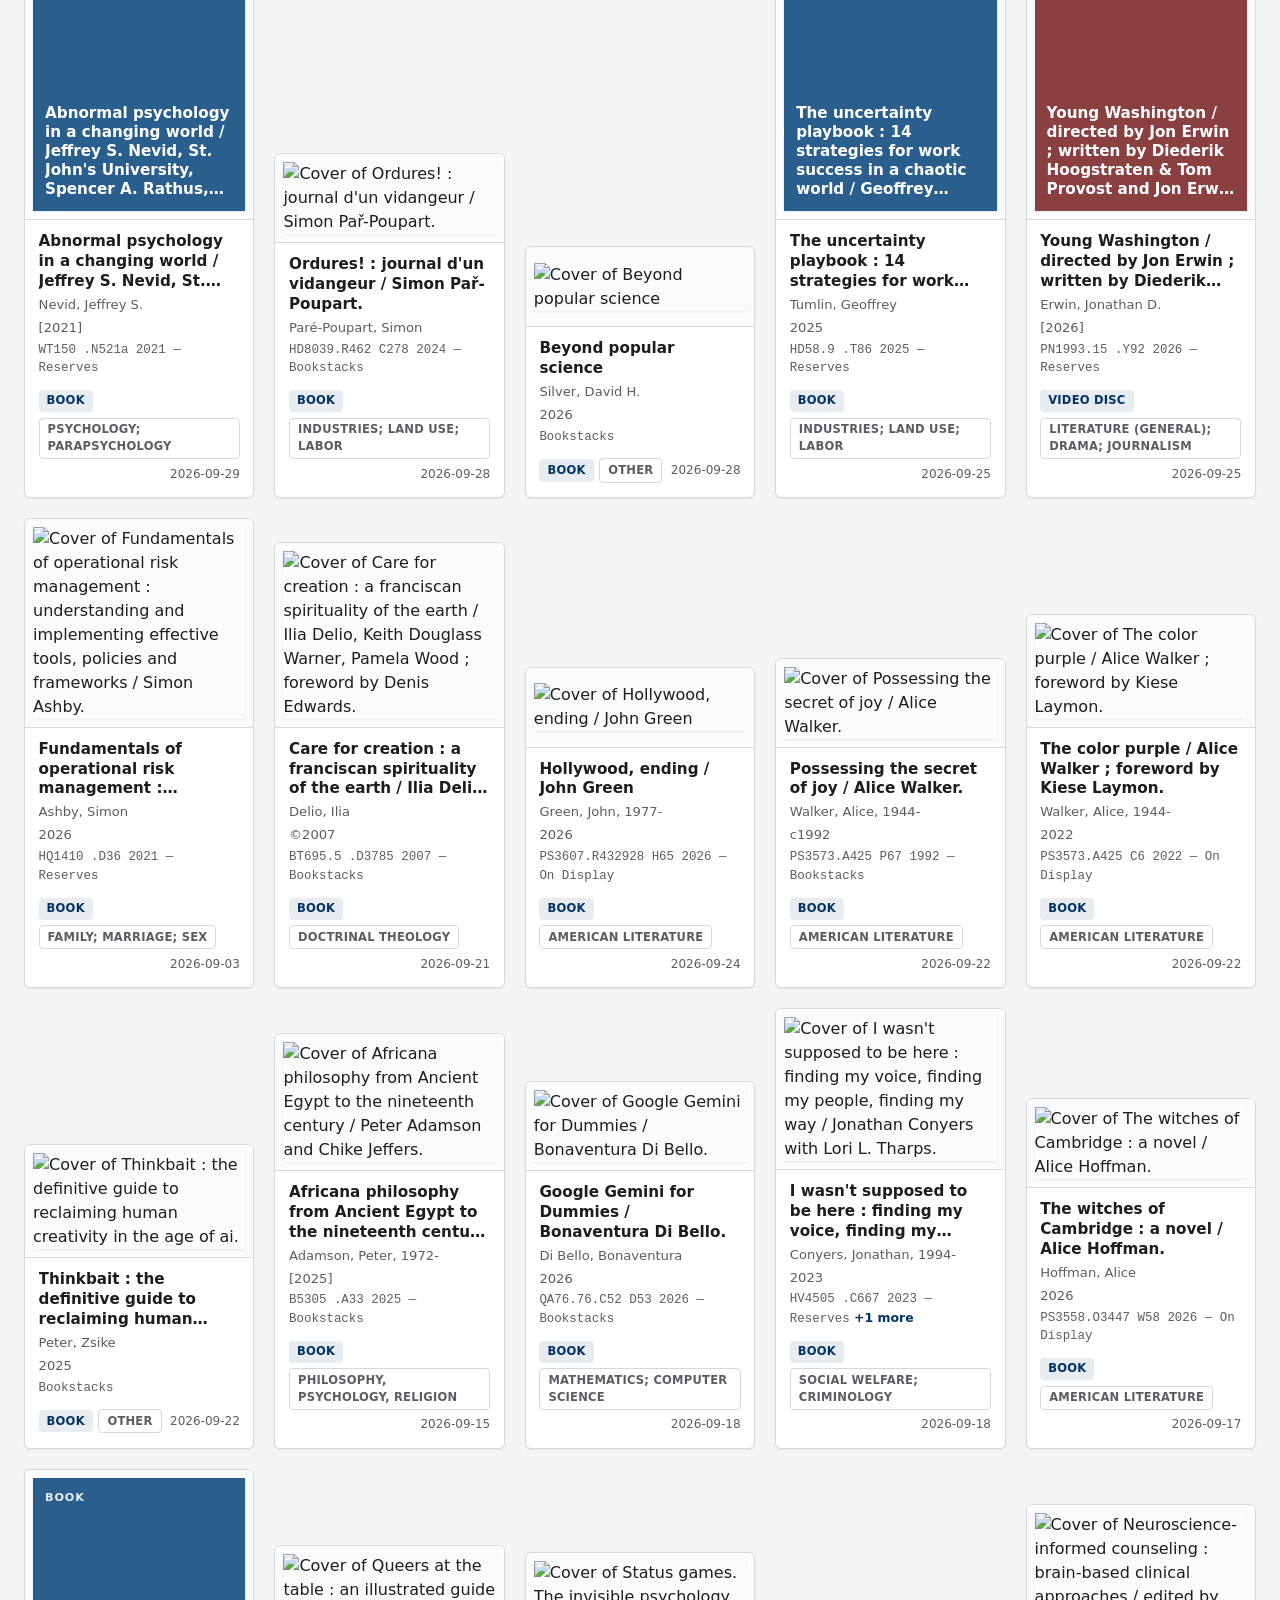
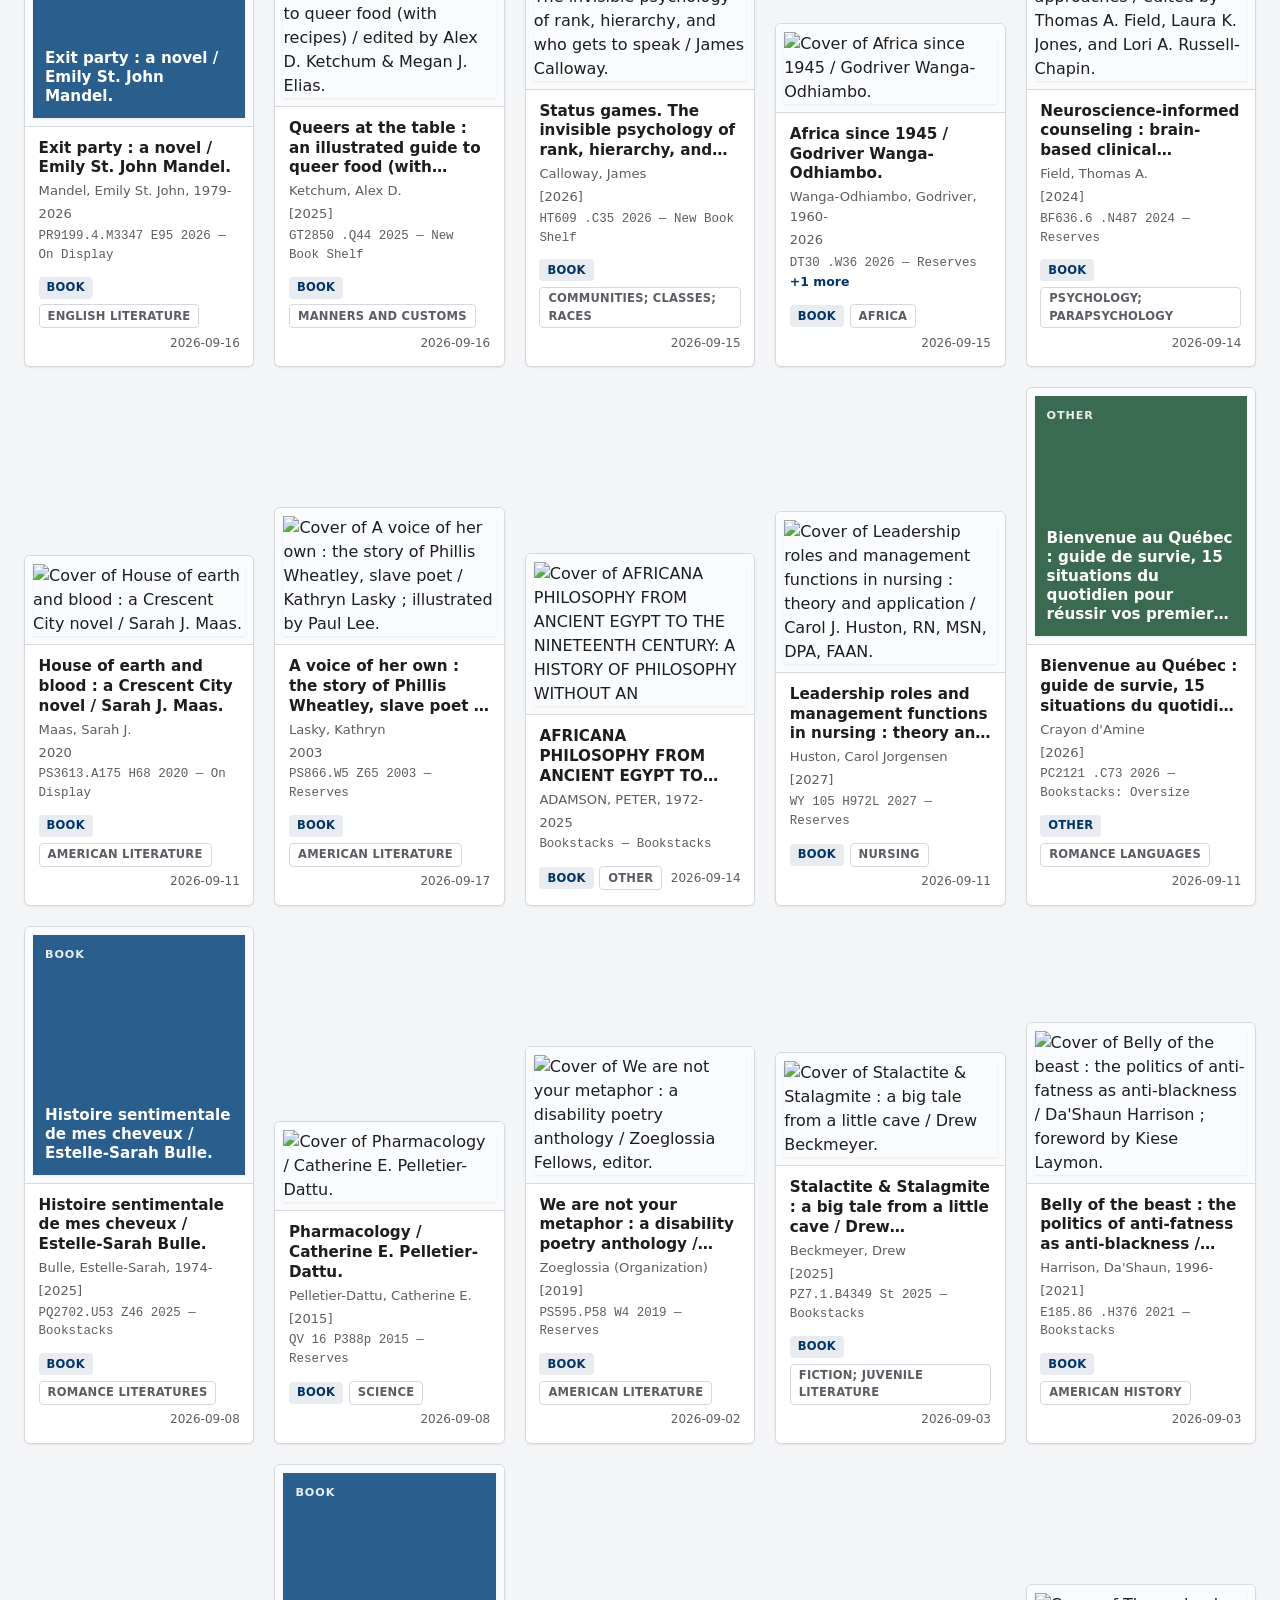
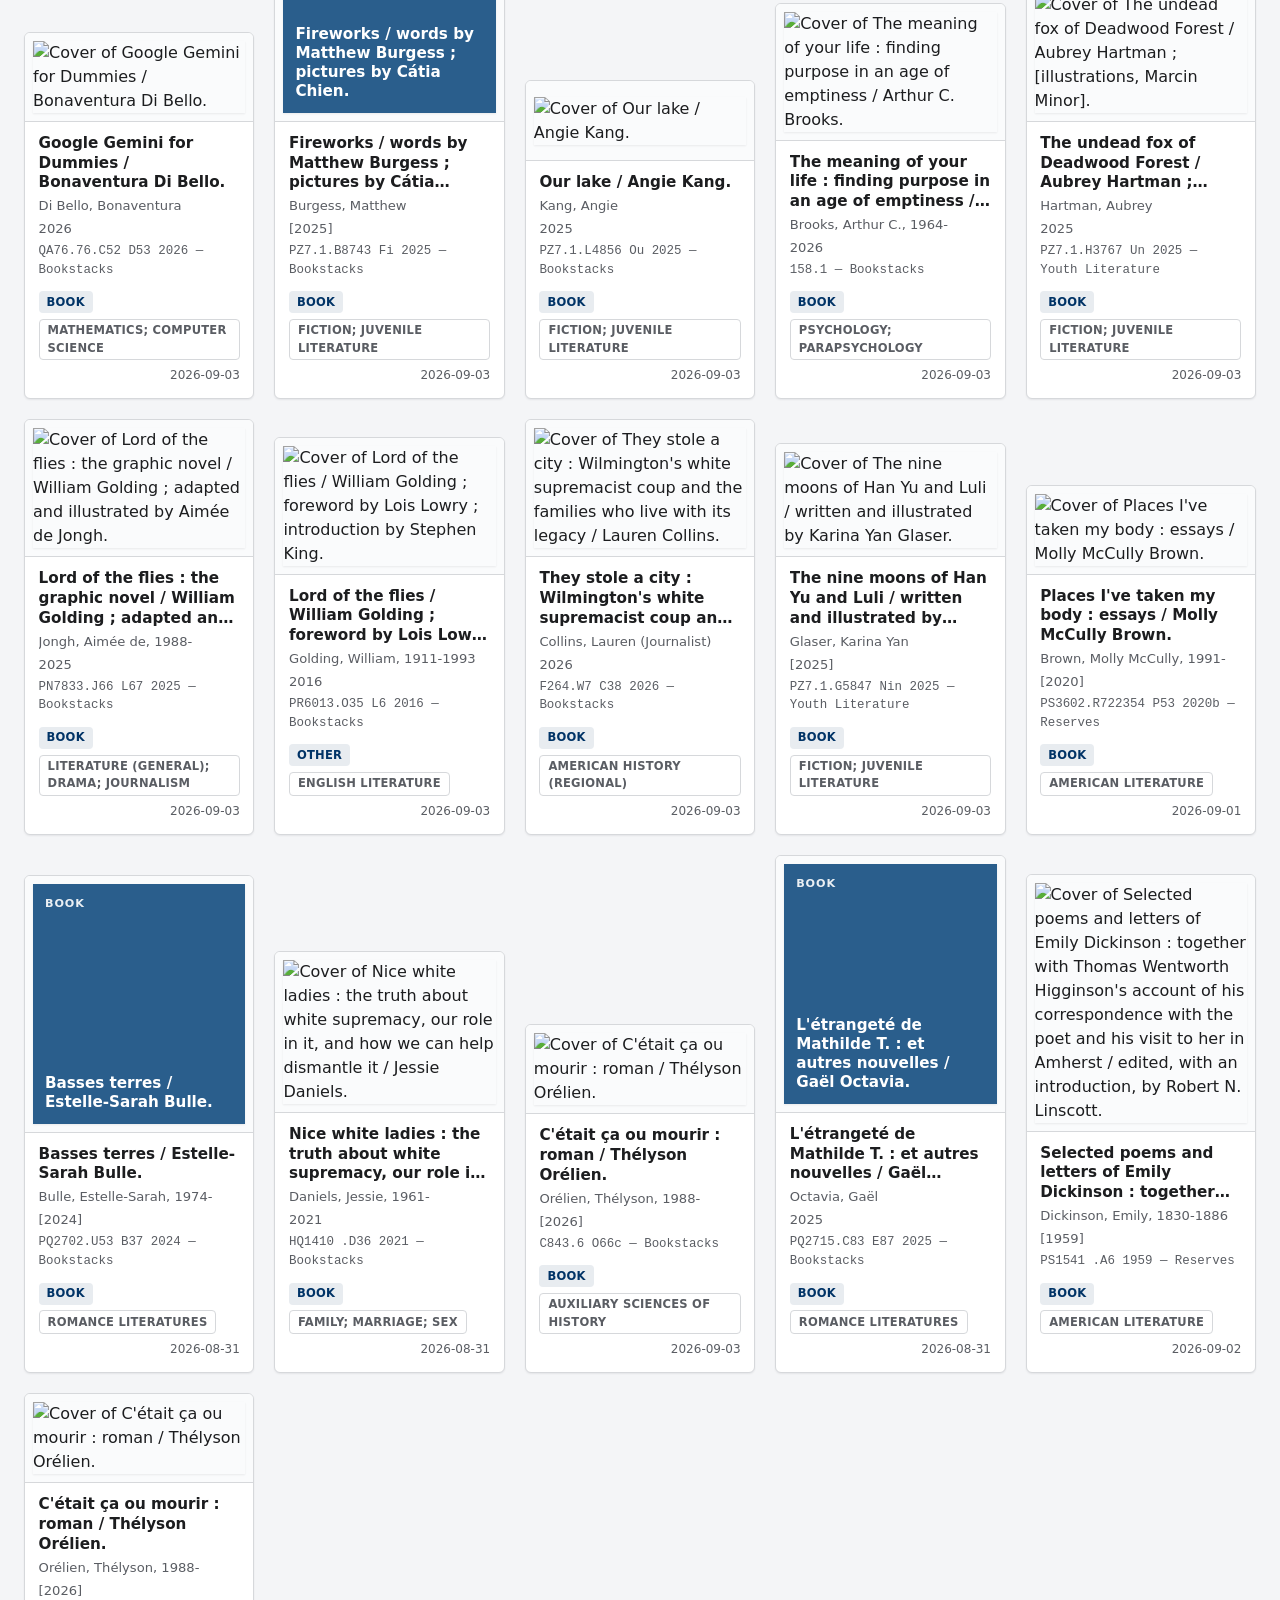
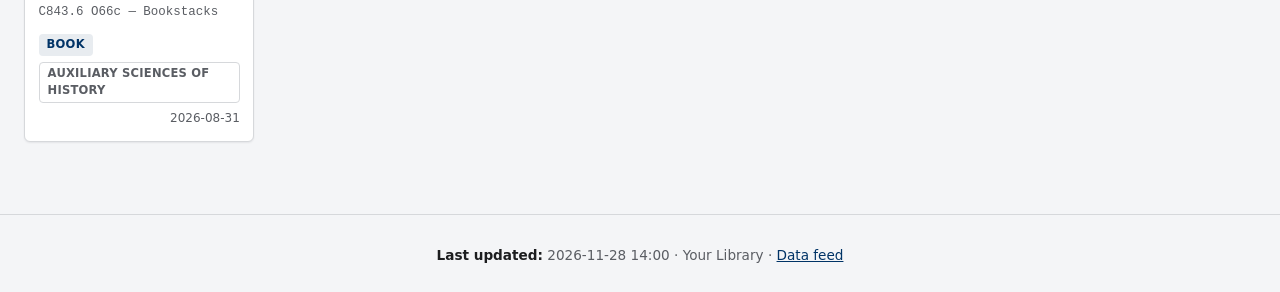
